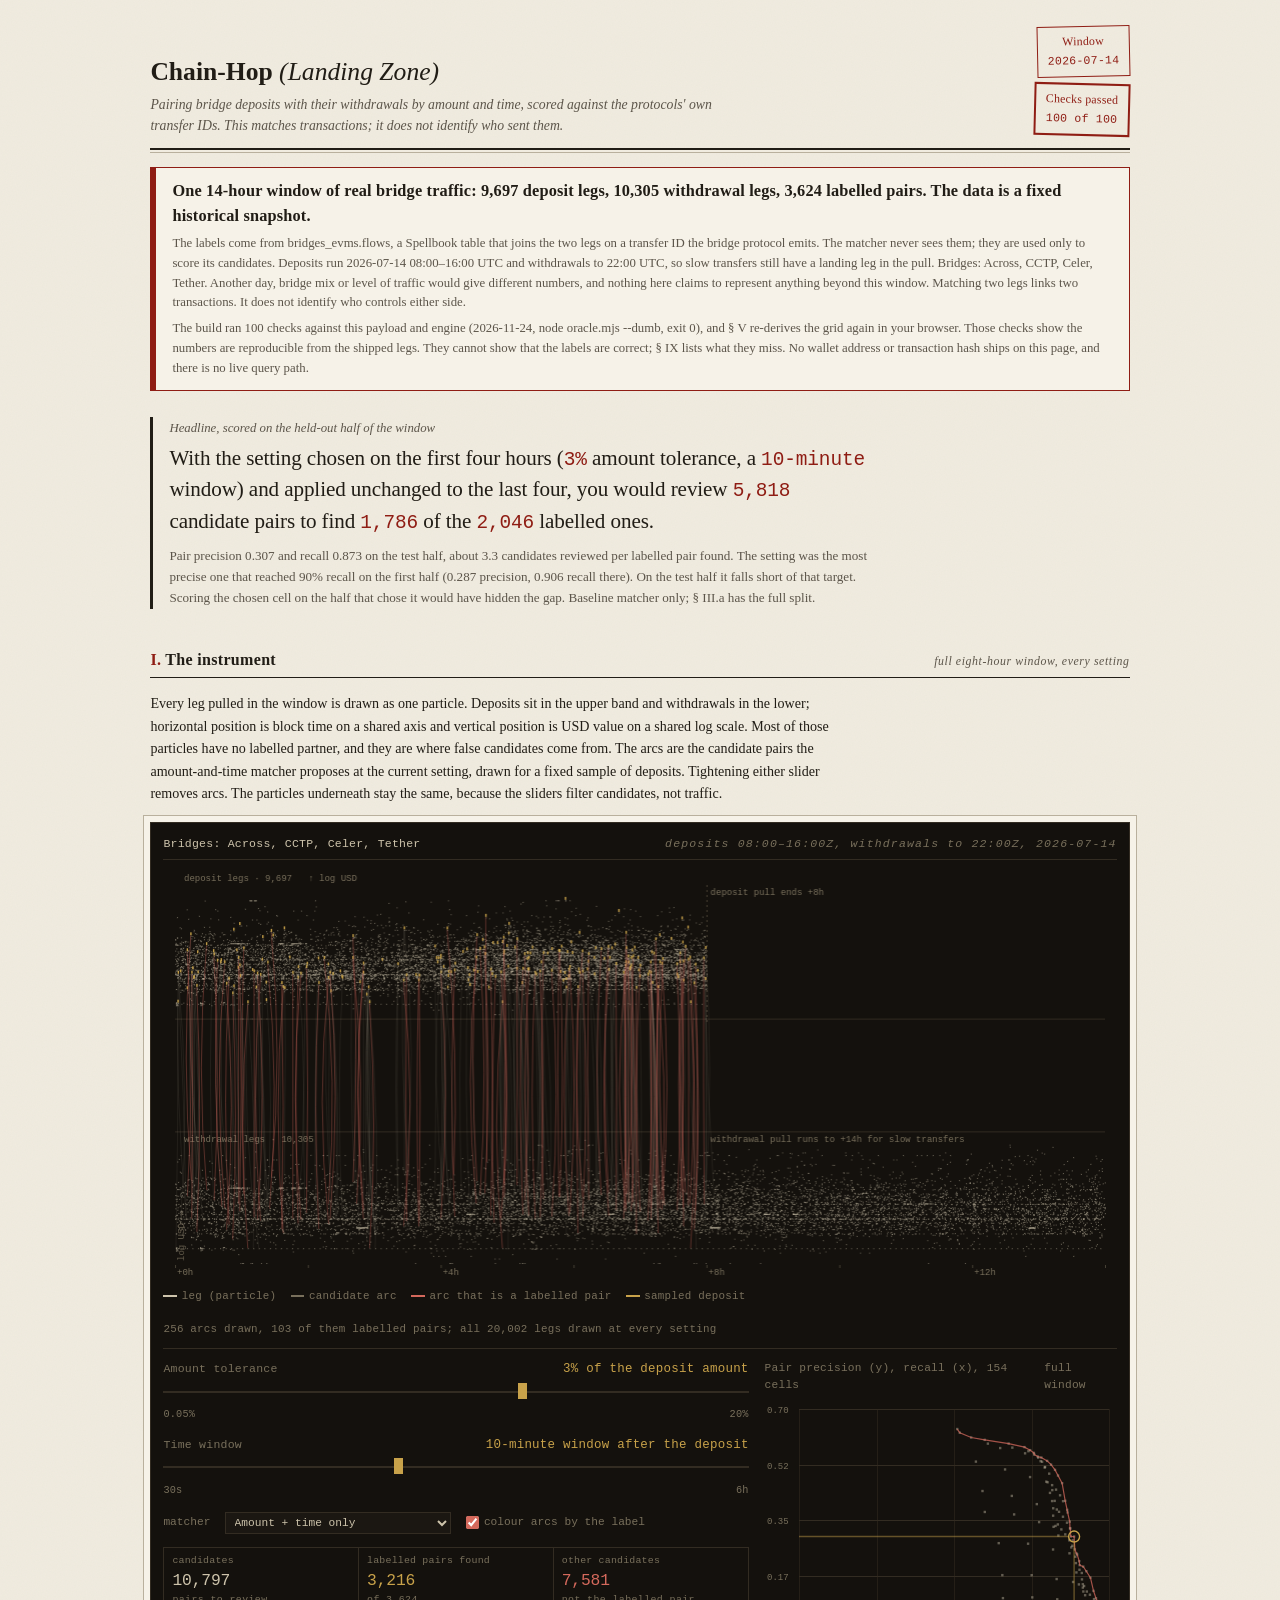
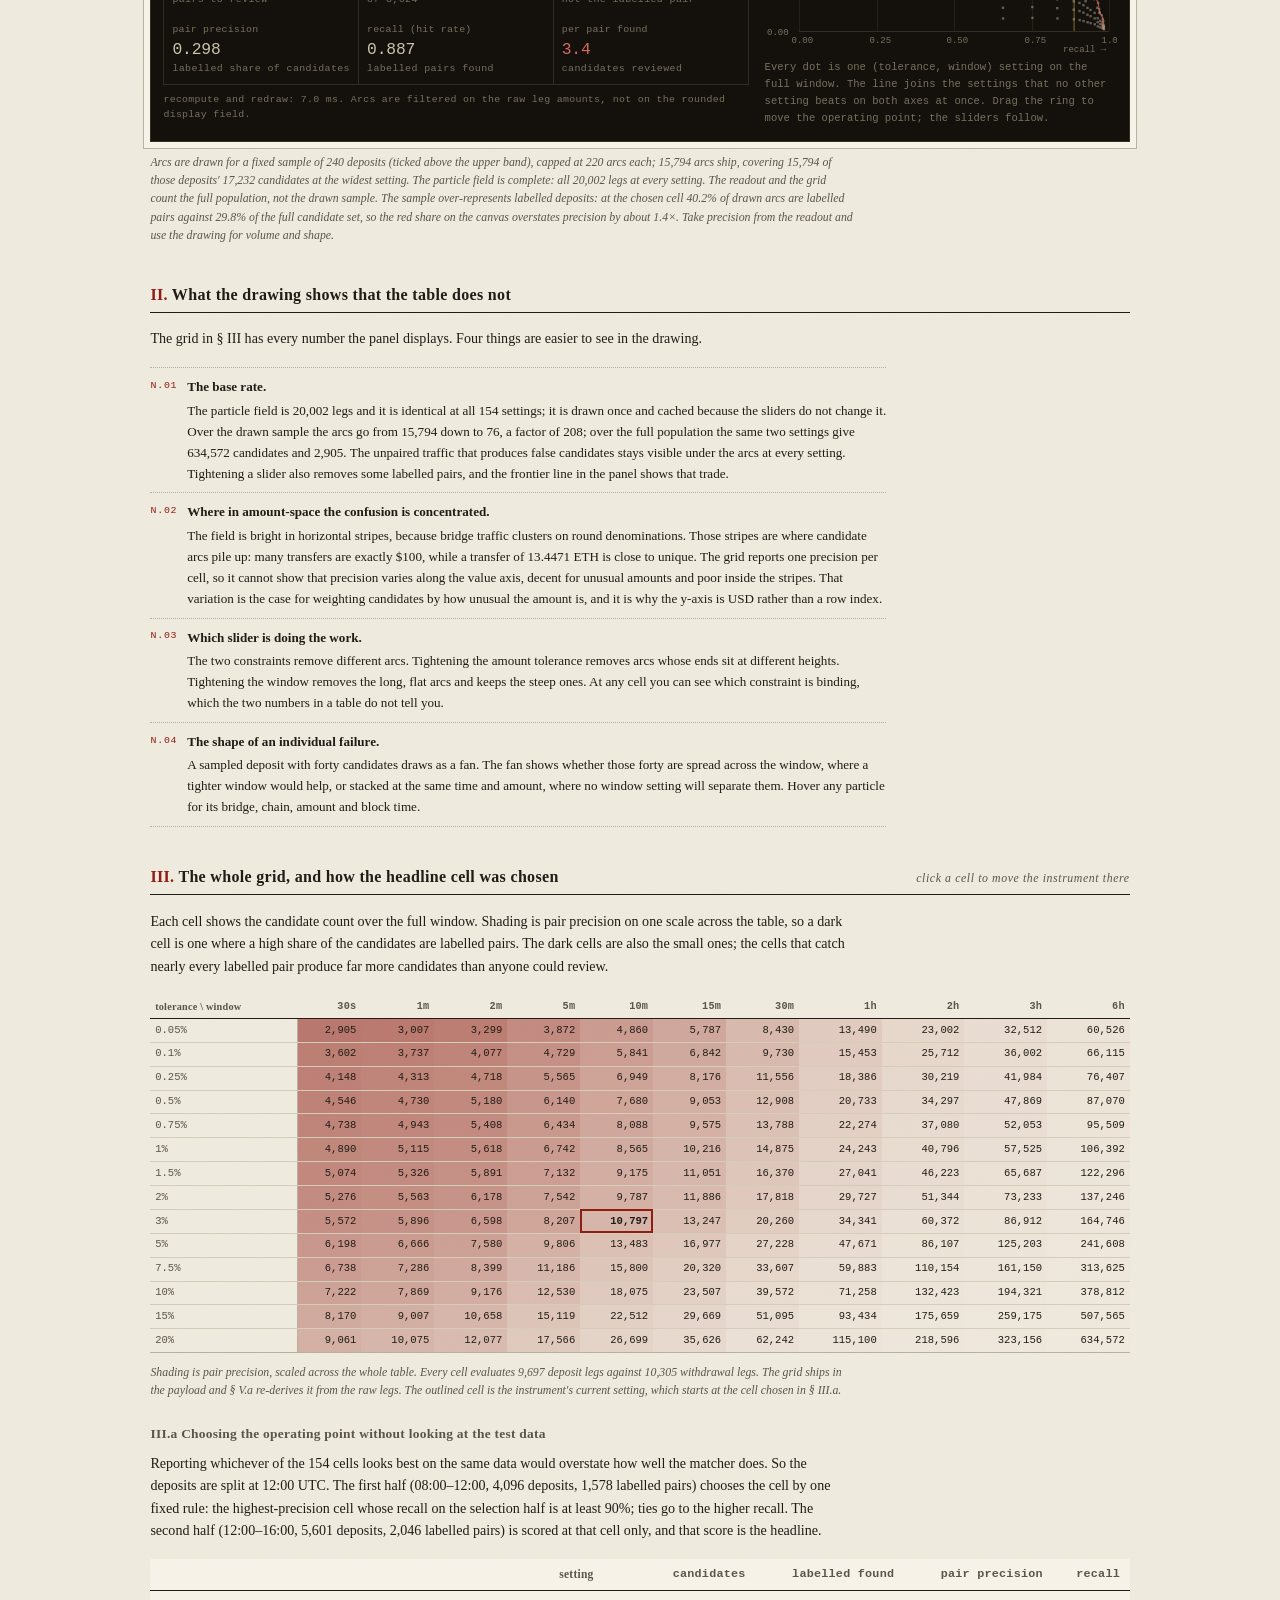
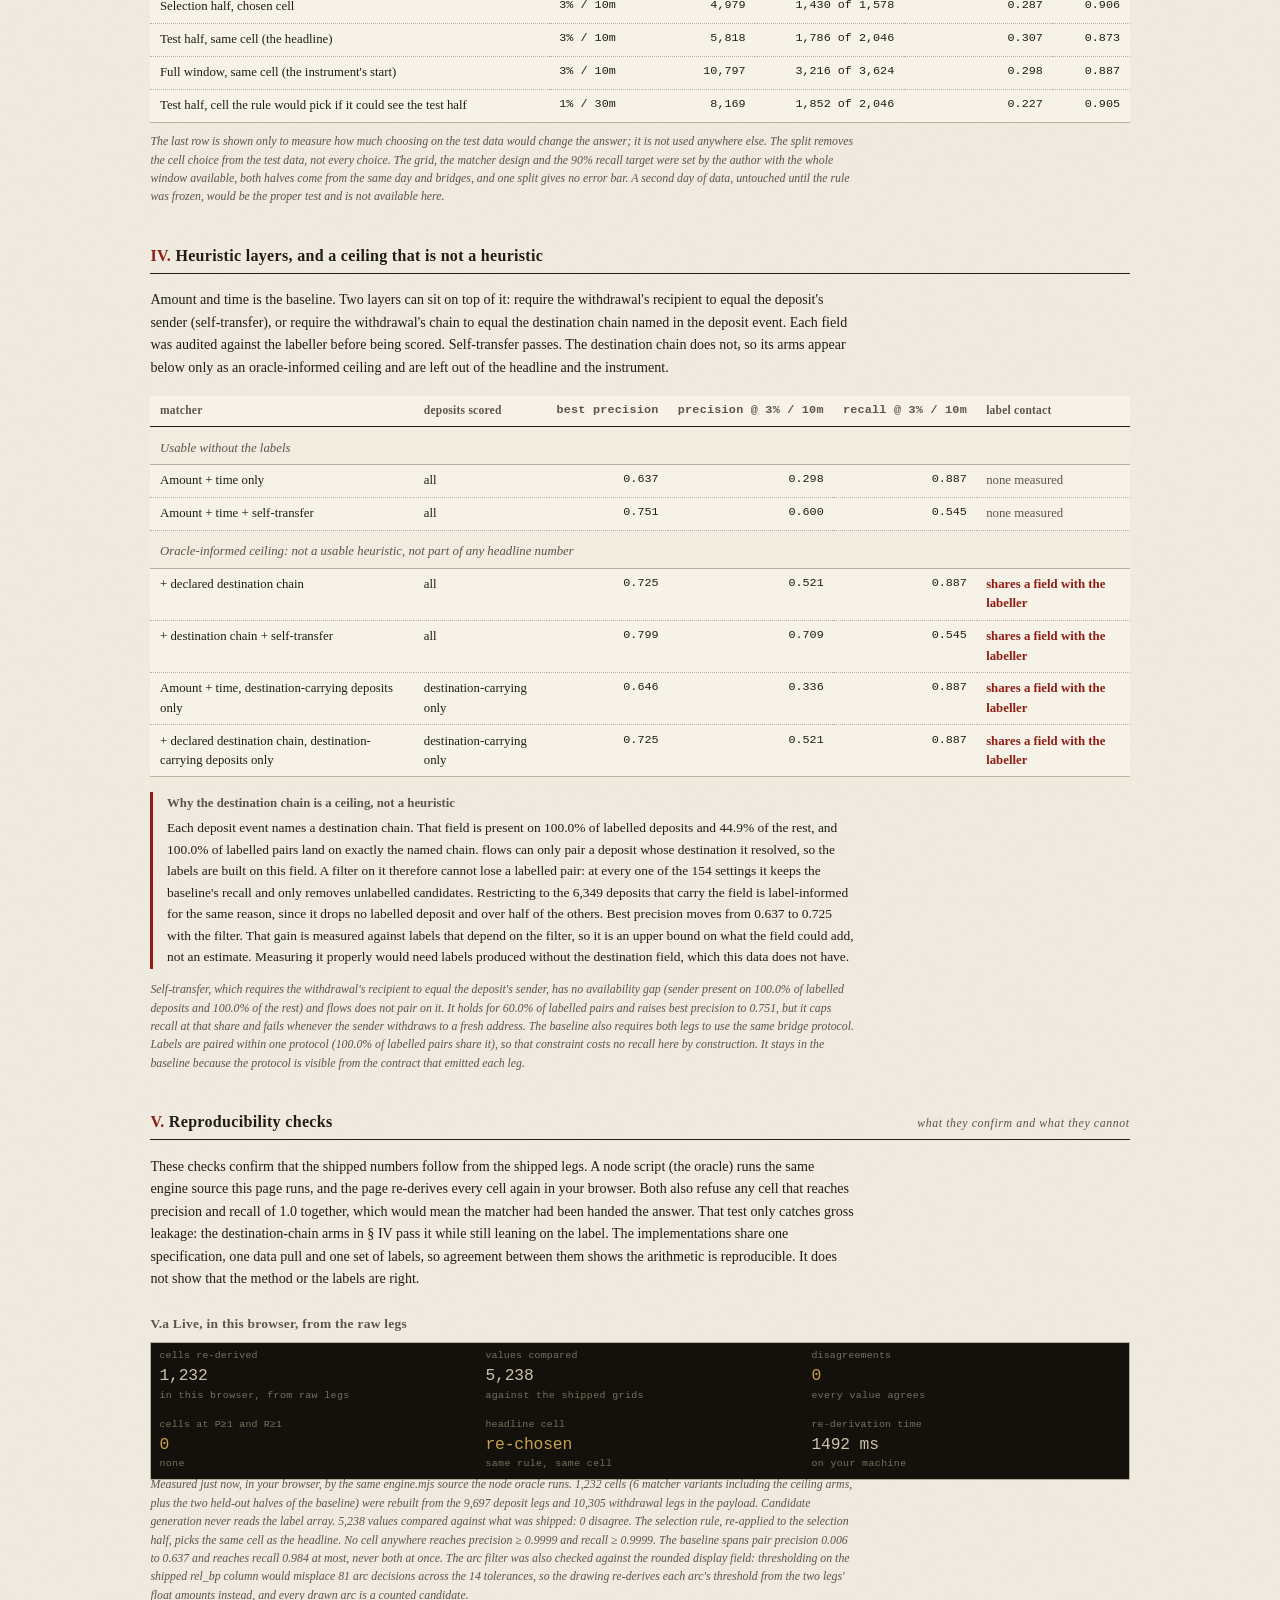
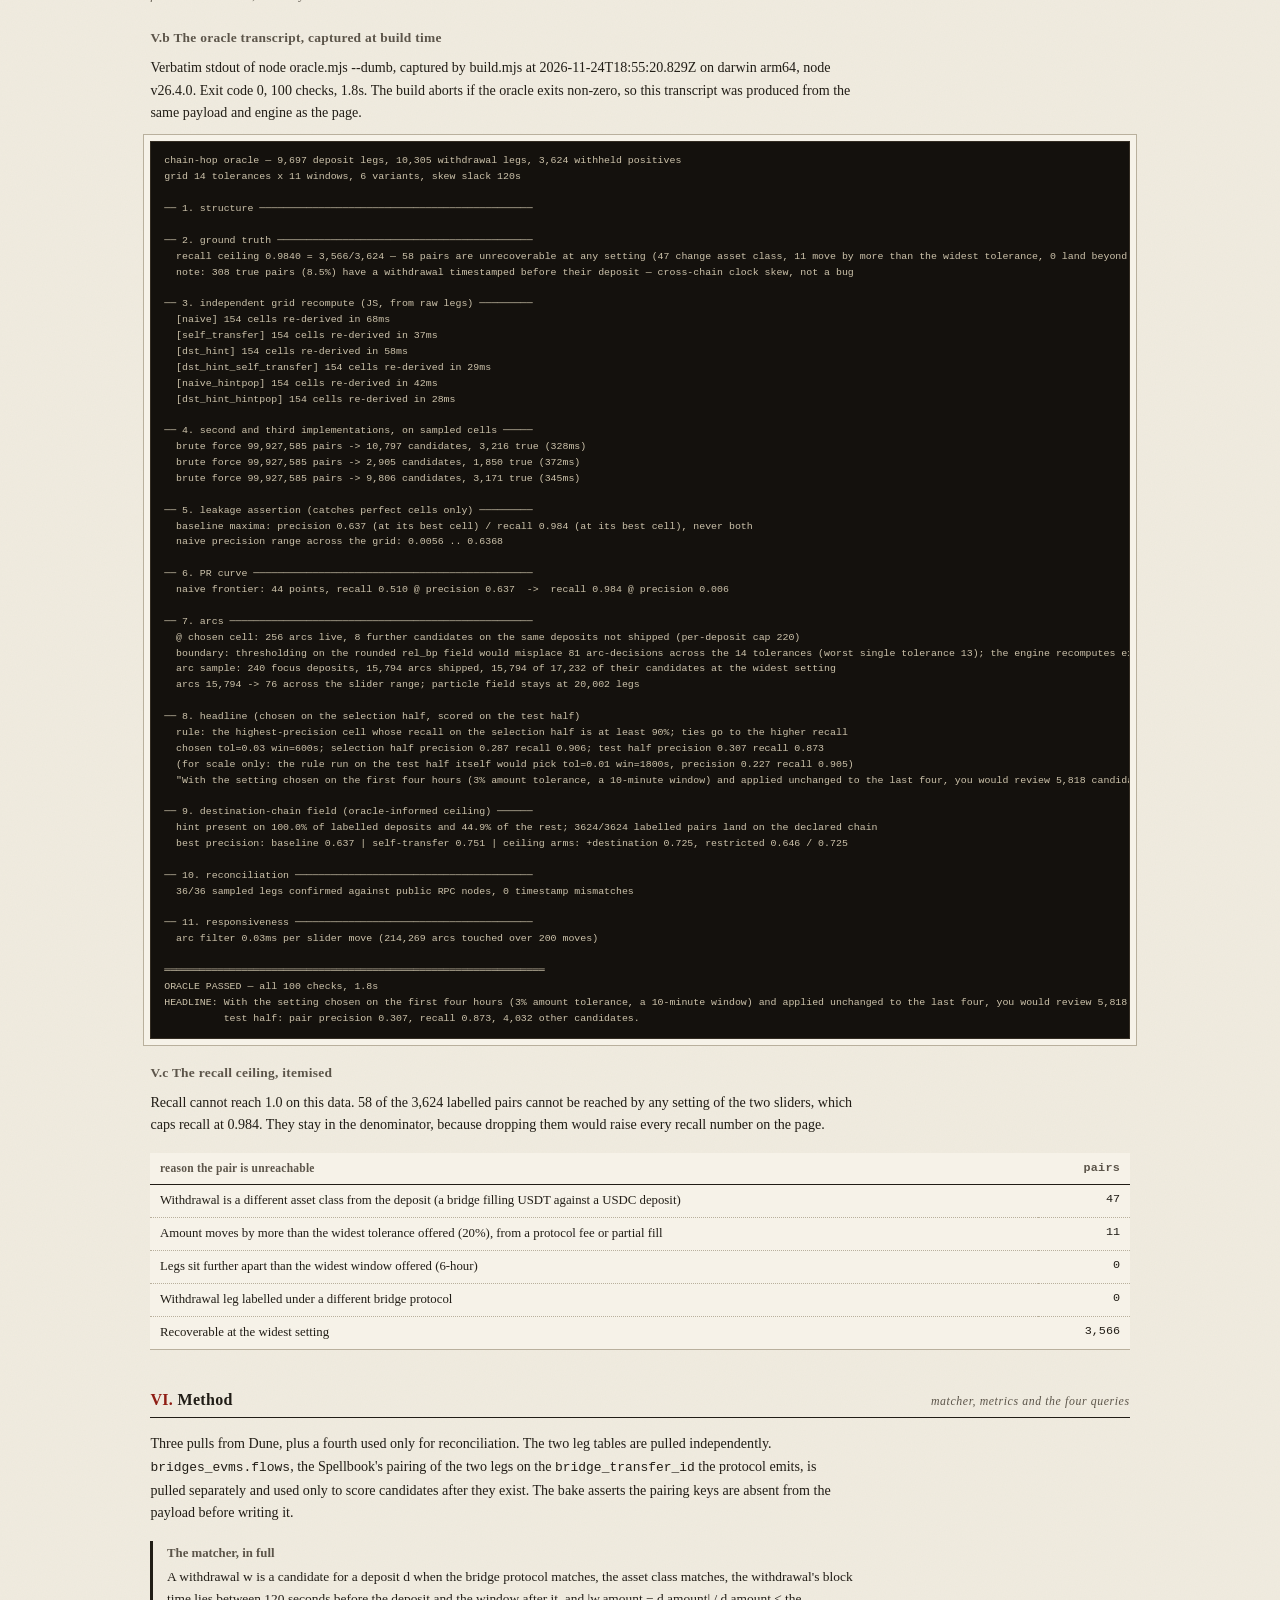
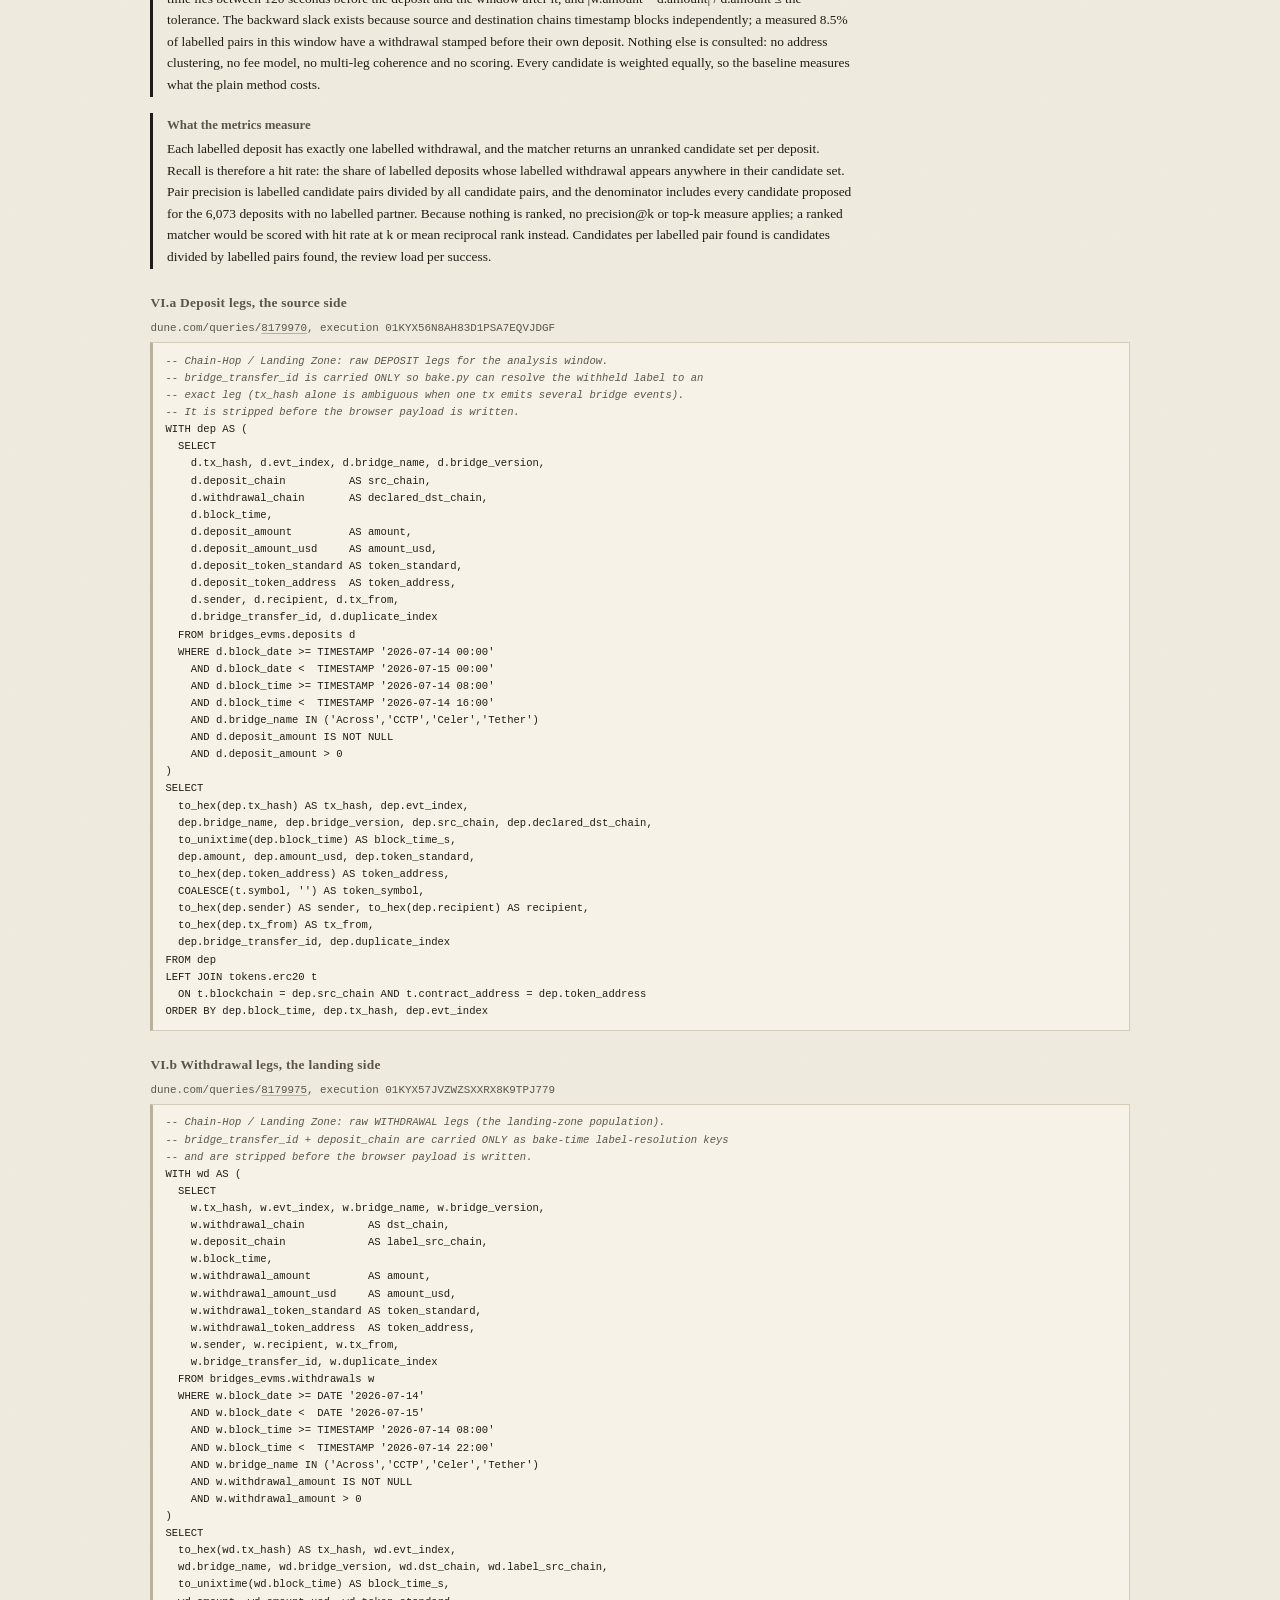
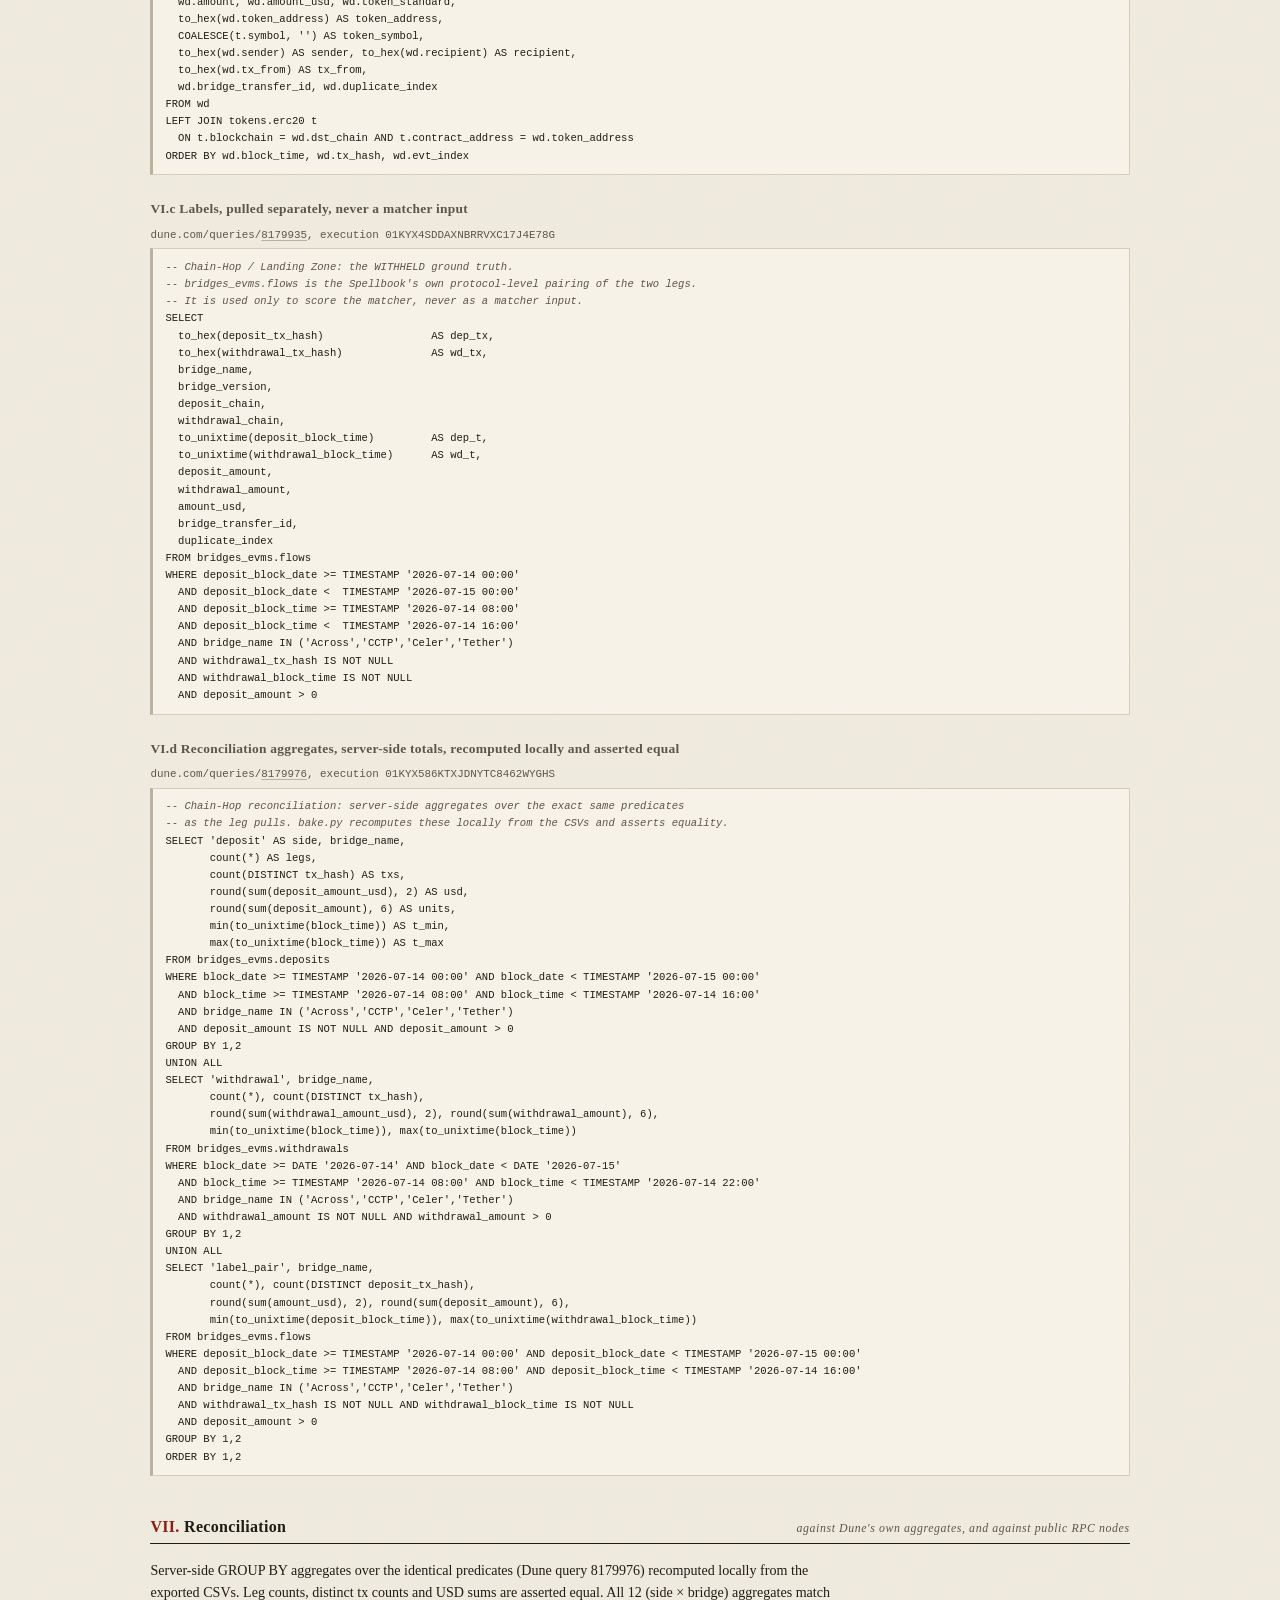
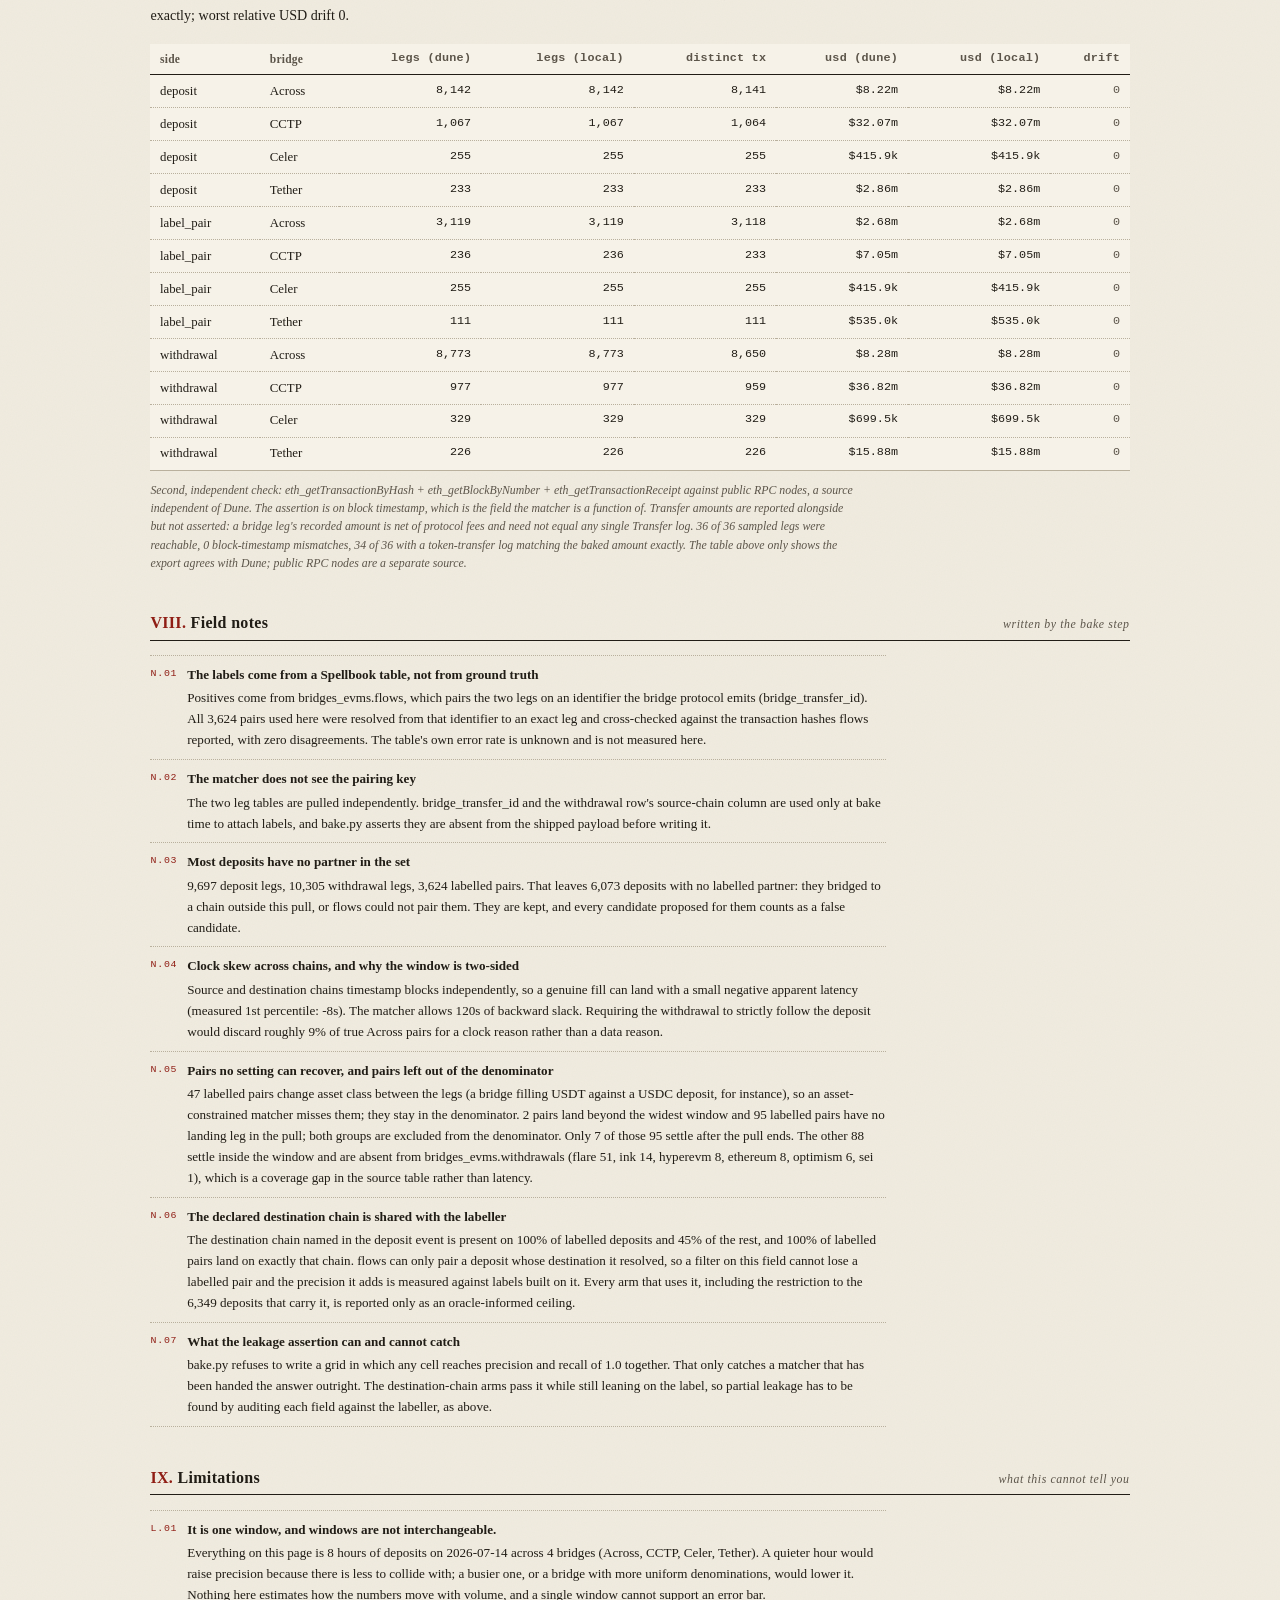
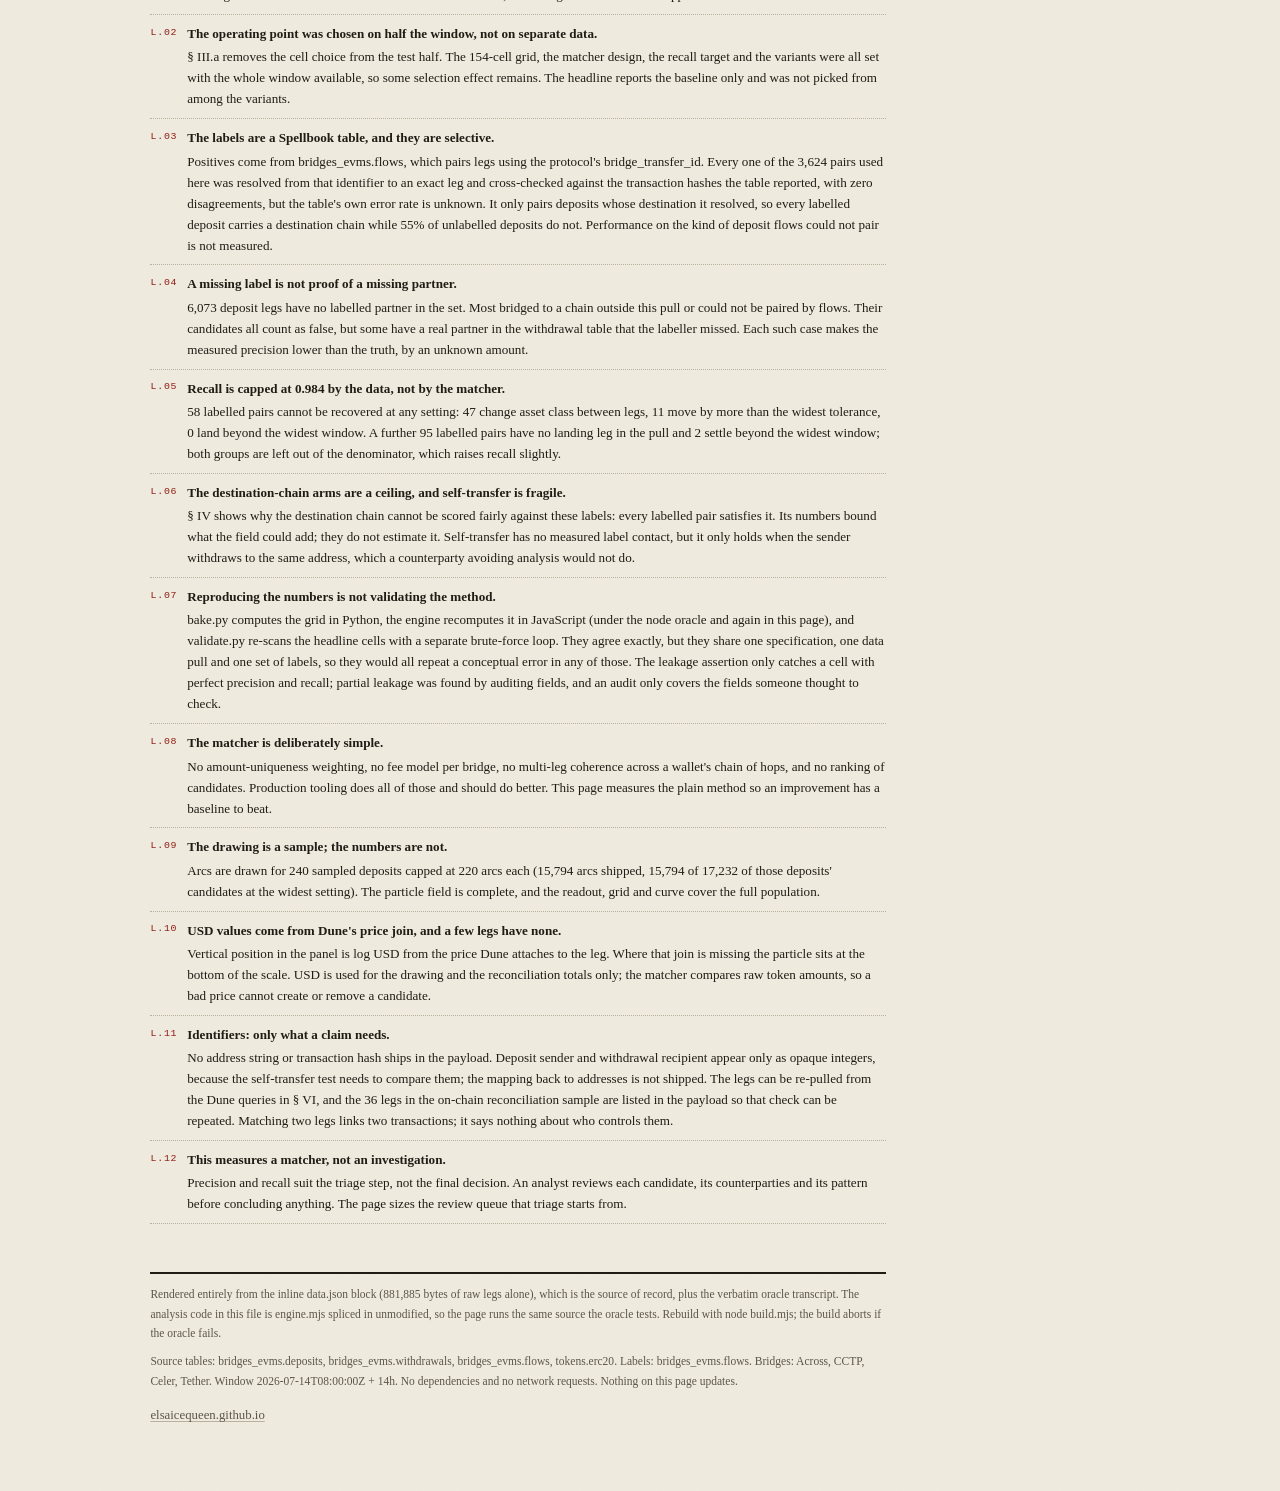
==== chain-hop/index.html @ 4a6ea61b "Add Chain-Hop bridge-leg matching (audit fixes applied) Co-Authored-By: Claude Opus 5.5 <noreply@ant" ====
<!DOCTYPE html>
<html lang="en">
<head>
<meta charset="utf-8">
<meta name="viewport" content="width=device-width, initial-scale=1">
<link rel="icon" href="data:,">
<title>Chain-Hop (Landing Zone): bridge-leg matching scored against protocol labels</title>
<meta name="description" content="Matching bridge deposit legs to withdrawal legs by amount and time on one window of real traffic, scored against the protocols' own transfer IDs, with the operating point chosen on held-out data.">
<!-- ===========================================================================
  CHAIN-HOP / LANDING ZONE — static single-file page. No dependencies, no fetch,
  no modules. Opens from file://.

  DATA: the script#chain-hop-data JSON block below is the byte-for-byte contents
  of chain-hop/data.json, injected by build.mjs. The page renders ONLY from that
  block and from script#oracle-result; there are no numbers in the markup that do
  not come from one of the two.

  ENGINE: the analysis code in the page script is chain-hop/engine.mjs spliced in
  verbatim (module syntax stripped). The same source runs under node in oracle.mjs.
  The page therefore does not "reimplement" the numbers, it runs the audited code.

  ORACLE: script#oracle-result is the verbatim stdout of `node oracle.mjs --dumb`,
  captured by build.mjs at the moment this file was generated. build.mjs aborts if
  the oracle exits non-zero, so the transcript cannot be stale relative to the page.
  Section V additionally re-derives all 924 grid cells and both held-out half grids
  live in the reader's own browser, from the raw legs.

  SCOPE: this is a bounded, dated window of bridge traffic, not a live tool. It
  matches transaction legs; it does not identify any person or wallet owner.
============================================================================ -->
<style>
  :root{
    --paper:#f1ece0;
    --paper-hi:#f6f2e8;
    --ink:#211d16;
    --ink-faint:#5c554a;
    --rule:#b9b09d;
    --rule-soft:#d5cdba;
    --red:#8f1d14;
    --serif:Georgia,'Charter','Iowan Old Style','Times New Roman',serif;
    --mono:'SF Mono',Menlo,Consolas,'Liberation Mono',monospace;
  }
  @media (prefers-color-scheme: dark){
    :root{
      --paper:#1b1712;
      --paper-hi:#221d17;
      --ink:#d9d1c0;
      --ink-faint:#93897a;
      --rule:#4a4335;
      --rule-soft:#352f26;
      --red:#d4695c;
    }
  }
  :root[data-theme="light"]{
    --paper:#f1ece0; --paper-hi:#f6f2e8; --ink:#211d16; --ink-faint:#5c554a;
    --rule:#b9b09d; --rule-soft:#d5cdba; --red:#8f1d14;
  }
  :root[data-theme="dark"]{
    --paper:#1b1712; --paper-hi:#221d17; --ink:#d9d1c0; --ink-faint:#93897a;
    --rule:#4a4335; --rule-soft:#352f26; --red:#d4695c;
  }

  /* The dark instrument register. Fixed values on purpose: the panel is an
     instrument mounted in the case file, not a themed part of the paper. Two
     registers, no gradients. */
  :root{
    --panel:#14110d;
    --panel-hi:#1b1712;
    --panel-ink:#cdc3ab;
    --panel-faint:#79705c;
    --panel-rule:#332c22;
    --panel-red:#d4695c;
    --panel-amber:#c8a24a;
  }

  *{box-sizing:border-box;margin:0;padding:0}
  html{background:var(--paper)}
  body{
    font-family:var(--serif);
    color:var(--ink);
    background-color:var(--paper);
    background-image:url("data:image/svg+xml,%3Csvg xmlns='http://www.w3.org/2000/svg' width='240' height='240'%3E%3Cfilter id='n'%3E%3CfeTurbulence type='fractalNoise' baseFrequency='0.8' numOctaves='2' stitchTiles='stitch'/%3E%3CfeColorMatrix values='0 0 0 0 0.35 0 0 0 0 0.32 0 0 0 0 0.26 0 0 0 0.05 0'/%3E%3C/filter%3E%3Crect width='240' height='240' filter='url(%23n)'/%3E%3C/svg%3E");
    line-height:1.5;
    -webkit-font-smoothing:antialiased;
  }
  .sheet{max-width:64rem;margin:0 auto;padding:0 1.4rem 4rem}

  a{color:inherit;text-decoration-color:var(--rule);text-underline-offset:2px}
  a:hover{text-decoration-color:var(--red)}

  .num, .mono{
    font-family:var(--mono);
    font-variant-numeric:tabular-nums;
    font-size:.92em;
  }
  .caption-line{
    font-size:.66rem;letter-spacing:.02em;color:var(--ink-faint);
    
  }

  /* ---------- masthead ---------- */
  header.masthead{
    display:flex;align-items:flex-end;justify-content:space-between;gap:1rem;
    padding:1.6rem 0 .7rem;border-bottom:2px solid var(--ink);
    box-shadow:0 2px 0 var(--paper), 0 3px 0 var(--rule);
    margin-bottom:1.1rem;
  }
  header.masthead h1{
    font-size:1.6rem;font-weight:600;letter-spacing:0;
    margin-top:.2rem;
  }
  header.masthead .subtitle{
    font-size:.86rem;font-style:italic;color:var(--ink-faint);margin-top:.25rem;
    max-width:38rem;
  }
  .stamps{flex:none;display:flex;flex-direction:column;gap:.4rem;align-items:flex-end}
  .snapshot-stamp{
    flex:none;font-size:.74rem;letter-spacing:.02em;
    color:var(--red);border:1.5px solid var(--red);padding:.34rem .6rem;
    transform:rotate(-1.2deg);user-select:none;white-space:nowrap;text-align:center;
    line-height:1.6;
  }
  .snapshot-stamp .num{font-size:.72rem}
  .snapshot-stamp.gate{transform:rotate(1.4deg);border-width:2.5px;border-style:double}

  /* ---------- honesty banner ---------- */
  .banner{
    border:1.5px solid var(--red);
    border-left-width:6px;
    background:var(--paper-hi);
    padding:.7rem 1rem .75rem;
    margin:0 0 1.6rem;
  }
  .banner .lead{
    font-size:1.02rem;font-weight:600;letter-spacing:.01em;
  }
  .banner .lead .num{font-weight:400}
  .banner p{font-size:.8rem;color:var(--ink-faint);margin-top:.35rem;line-height:1.55}

  /* ---------- the question ---------- */
  .question{
    margin:0 0 1.7rem;padding:.1rem 0 .1rem 1rem;border-left:3px solid var(--ink);
  }
  .question .q-lbl{
    font-size:.8rem;letter-spacing:0;color:var(--ink-faint);font-style:italic;
    display:block;margin-bottom:.35rem;
  }
  .question .q-text{
    font-size:1.32rem;line-height:1.45;max-width:44rem;letter-spacing:-.005em;
  }
  .question .q-text .n{font-family:var(--mono);font-variant-numeric:tabular-nums;font-size:.92em;color:var(--red)}
  .question .q-sub{
    font-size:.82rem;color:var(--ink-faint);margin-top:.5rem;max-width:44rem;line-height:1.6;
  }
  @media (max-width:640px){ .question .q-text{font-size:1.08rem} }

  /* ---------- sections ---------- */
  section{margin:2.4rem 0 0}
  h2.sec{
    font-size:1rem;letter-spacing:.02em;font-weight:600;
    border-bottom:1.5px solid var(--ink);padding-bottom:.3rem;margin-bottom:.9rem;
    display:flex;justify-content:space-between;align-items:baseline;gap:1rem;
  }
  h2.sec .sec-no{color:var(--red)}
  h2.sec .sec-note{
    font-weight:400;letter-spacing:.05em;text-transform:none;font-style:italic;
    font-size:.74rem;color:var(--ink-faint);
  }
  .sec-intro{font-size:.88rem;line-height:1.6;max-width:44rem;margin-bottom:1.1rem}
  .sec-intro em{color:var(--ink)}
  .sec-intro + .sec-intro{margin-top:-.7rem}
  h3.sub{
    font-size:.84rem;letter-spacing:.02em;font-weight:600;
    color:var(--ink-faint);margin:1.5rem 0 .5rem;
  }

  /* ---------- the instrument panel (dark register) ---------- */
  .panel{
    background:var(--panel);color:var(--panel-ink);
    border:1px solid var(--panel-rule);
    box-shadow:0 0 0 6px var(--paper-hi), 0 0 0 7px var(--rule);
    padding:.75rem .75rem .85rem;margin:.2rem 0 1rem;
    font-family:var(--mono);
  }
  .panel-head{
    display:flex;justify-content:space-between;align-items:baseline;gap:1rem;
    border-bottom:1px solid var(--panel-rule);padding-bottom:.4rem;margin-bottom:.55rem;
    font-size:.72rem;letter-spacing:.02em;
  }
  .panel-head .p-title{color:var(--panel-ink)}
  .panel-head .p-sub{color:var(--panel-faint);letter-spacing:.1em;text-transform:none;font-style:italic}
  .canvas-wrap{position:relative;width:100%}
  canvas#field{display:block;width:100%;height:min(46vh,420px);min-height:300px;cursor:crosshair}
  .tip{
    position:absolute;pointer-events:none;z-index:5;display:none;
    background:var(--panel-hi);border:1px solid var(--panel-rule);
    padding:.35rem .5rem;font-size:.68rem;line-height:1.55;color:var(--panel-ink);
    max-width:19rem;white-space:nowrap;
  }
  .tip b{color:var(--panel-amber);font-weight:400}
  .tip .k{color:var(--panel-faint)}
  .fieldnote{
    display:flex;justify-content:space-between;gap:1rem;flex-wrap:wrap;
    font-size:.68rem;color:var(--panel-faint);margin-top:.35rem;letter-spacing:.02em;
  }
  .fieldnote .key{display:flex;gap:.9rem;flex-wrap:wrap;align-items:center}
  .fieldnote .swatch{display:inline-block;width:.85rem;height:0;border-top:2px solid;vertical-align:middle;margin-right:.3rem}

  .panel-body{
    display:grid;grid-template-columns:minmax(0,1fr) 22rem;gap:1rem;
    margin-top:.7rem;padding-top:.7rem;border-top:1px solid var(--panel-rule);
  }
  @media (max-width:860px){ .panel-body{grid-template-columns:minmax(0,1fr)} }

  .ctl{margin-bottom:.85rem}
  .ctl .ctl-head{
    display:flex;justify-content:space-between;align-items:baseline;gap:.6rem;
    font-size:.72rem;letter-spacing:.02em;color:var(--panel-faint);
    margin-bottom:.25rem;
  }
  .ctl .ctl-val{color:var(--panel-amber);font-size:.78rem;letter-spacing:.02em;text-transform:none}
  .ctl input[type=range]{
    width:100%;-webkit-appearance:none;appearance:none;background:transparent;height:1.1rem;cursor:ew-resize;
  }
  .ctl input[type=range]:focus-visible{outline:1px solid var(--panel-amber);outline-offset:2px}
  .ctl input[type=range]::-webkit-slider-runnable-track{height:2px;background:var(--panel-rule)}
  .ctl input[type=range]::-moz-range-track{height:2px;background:var(--panel-rule)}
  .ctl input[type=range]::-webkit-slider-thumb{
    -webkit-appearance:none;appearance:none;width:.55rem;height:1rem;background:var(--panel-amber);
    border:0;border-radius:0;margin-top:-.5rem;
  }
  .ctl input[type=range]::-moz-range-thumb{
    width:.55rem;height:1rem;background:var(--panel-amber);border:0;border-radius:0;
  }
  .ctl .ctl-scale{
    display:flex;justify-content:space-between;font-size:.64rem;color:var(--panel-faint);
    margin-top:-.1rem;letter-spacing:.02em;
  }

  .switches{display:flex;flex-wrap:wrap;gap:.5rem .9rem;align-items:center;font-size:.7rem;color:var(--panel-faint);margin:.2rem 0 .8rem}
  .switches label{display:inline-flex;align-items:center;gap:.32rem;cursor:pointer}
  .switches select{
    font-family:var(--mono);font-size:.7rem;background:var(--panel-hi);color:var(--panel-ink);
    border:1px solid var(--panel-rule);padding:.2rem .3rem;max-width:100%;
  }
  .switches input[type=checkbox]{accent-color:var(--panel-red)}

  .readout{
    display:grid;grid-template-columns:repeat(3,minmax(0,1fr));gap:.05rem;
    background:var(--panel-rule);border:1px solid var(--panel-rule);
    font-family:var(--mono);
  }
  .readout .cellstat{background:var(--panel);padding:.4rem .5rem .45rem}
  .readout .cellstat .k{font-size:.62rem;letter-spacing:.02em;color:var(--panel-faint);display:block}
  .readout .cellstat .v{font-size:1.02rem;font-variant-numeric:tabular-nums;color:var(--panel-ink);letter-spacing:-.01em}
  .readout .cellstat.hot .v{color:var(--panel-red)}
  .readout .cellstat.good .v{color:var(--panel-amber)}
  .readout .cellstat .u{font-size:.62rem;color:var(--panel-faint);display:block;letter-spacing:.04em}

  .pr-wrap{min-width:0}
  .pr-wrap .pr-lbl{
    font-size:.7rem;letter-spacing:.02em;color:var(--panel-faint);
    margin-bottom:.3rem;display:flex;justify-content:space-between;gap:.6rem;
  }
  canvas#pr{display:block;width:100%;height:16rem;cursor:grab;touch-action:none}
  canvas#pr:active{cursor:grabbing}
  .pr-hint{font-size:.66rem;color:var(--panel-faint);margin-top:.3rem;line-height:1.6}
  .perf{font-size:.62rem;color:var(--panel-faint);margin-top:.5rem;letter-spacing:.03em}
  .perf b{color:var(--panel-ink);font-weight:400}

  /* ---------- grid heatmap (paper register) ---------- */
  table.grid{font-size:.66rem;background:transparent}
  table.grid th{padding:.25rem .3rem;font-size:.64rem;letter-spacing:.02em}
  table.grid td{
    padding:.22rem .3rem;text-align:right;font-family:var(--mono);
    font-variant-numeric:tabular-nums;border-bottom:1px solid var(--rule-soft);
    cursor:pointer;white-space:nowrap;
  }
  table.grid td.rowhead{
    text-align:left;color:var(--ink-faint);cursor:default;background:transparent!important;
    border-right:1px solid var(--rule);
  }
  table.grid td.here{outline:2px solid var(--red);outline-offset:-2px;font-weight:600}
  table.grid tr:hover td.rowhead{color:var(--ink)}

  /* ---------- SQL ---------- */
  pre.sql{
    background:var(--paper-hi);border:1px solid var(--rule-soft);border-left:3px solid var(--rule);
    padding:.6rem .75rem;overflow-x:auto;font-family:var(--mono);font-size:.66rem;line-height:1.62;
    margin:.2rem 0 1rem;white-space:pre;
  }
  pre.sql .c{color:var(--ink-faint);font-style:italic}
  .q-meta{font-size:.68rem;color:var(--ink-faint);margin:-.05rem 0 .35rem;font-family:var(--mono)}

  pre.transcript{
    background:var(--panel);color:var(--panel-ink);border:1px solid var(--panel-rule);
    box-shadow:0 0 0 6px var(--paper-hi), 0 0 0 7px var(--rule);
    padding:.7rem .8rem;overflow-x:auto;font-family:var(--mono);font-size:.62rem;line-height:1.6;
    margin:.5rem 0 1.3rem;white-space:pre;
  }

  /* ---------- tables ---------- */
  .tblwrap{overflow-x:auto;margin:.4rem 0 .9rem}
  table{
    border-collapse:collapse;width:100%;font-size:.8rem;
    background:var(--paper-hi);
  }
  th{
    font-size:.72rem;letter-spacing:.02em;font-weight:600;
    color:var(--ink-faint);text-align:left;padding:.4rem .6rem;
    border-bottom:1.5px solid var(--ink);white-space:nowrap;
  }
  td{
    padding:.4rem .6rem;border-bottom:1px dotted var(--rule);
    vertical-align:top;
  }
  tr:last-child td{border-bottom:1px solid var(--rule)}
  td.num, th.num{text-align:right}
  td.date{font-family:var(--mono);font-variant-numeric:tabular-nums;font-size:.72rem;white-space:nowrap}
  .tbl-note{font-size:.74rem;font-style:italic;color:var(--ink-faint);max-width:44rem;line-height:1.55;margin:-.3rem 0 .9rem}
  .ok{color:var(--ink-faint)}
  .bad{color:var(--red);font-weight:600}

  /* ---------- notes lists ---------- */
  ol.notes{list-style:none;counter-reset:note}
  ol.notes li{
    counter-increment:note;position:relative;padding:.5rem 0 .55rem 2.3rem;
    border-top:1px dotted var(--rule);font-size:.82rem;line-height:1.6;max-width:46rem;
  }
  ol.notes li:last-child{border-bottom:1px dotted var(--rule)}
  ol.notes li::before{
    content:"N." counter(note,decimal-leading-zero);
    position:absolute;left:0;top:.62rem;
    font-family:var(--mono);font-size:.62rem;letter-spacing:.08em;color:var(--red);
  }
  ol.notes li .h{display:block;font-weight:600;margin-bottom:.15rem}
  ol.notes.lim li::before{content:"L." counter(note,decimal-leading-zero)}

  /* ---------- policy / callout block ---------- */
  .policy{
    border-left:3px solid var(--ink);padding:.1rem 0 .1rem .85rem;
    font-size:.84rem;line-height:1.6;max-width:44rem;margin:.2rem 0 1rem;
  }
  .policy .lbl{
    font-size:.8rem;letter-spacing:0;color:var(--ink-faint);font-weight:600;
    display:block;margin-bottom:.2rem;
  }
  .policy.red{border-left-color:var(--red)}

  /* ---------- footer ---------- */
  footer.colophon{
    margin-top:3rem;border-top:2px solid var(--ink);padding-top:.7rem;
    font-size:.72rem;color:var(--ink-faint);line-height:1.7;max-width:46rem;
  }
  footer.colophon .mono{font-size:.68rem}
  footer.colophon .home{margin-top:.9rem;font-size:.8rem}
  tr.grp td{font-style:italic;color:var(--ink-faint);background:var(--paper);border-bottom:1px solid var(--rule);padding-top:.7rem}

  @media print{
    body{background-image:none}
    .tblwrap{overflow-x:visible}
    .panel{box-shadow:none;border:1px solid #555;break-inside:avoid}
    .panel-body{grid-template-columns:minmax(0,1fr)}
    .ctl input[type=range], .switches, .pr-hint, .perf{display:none}
    canvas#field{height:300px}
    pre.sql, pre.transcript{white-space:pre-wrap;overflow-x:visible;box-shadow:none}
    section{break-inside:avoid-page}
  }
  @media (max-width:640px){
    header.masthead{flex-direction:column;align-items:flex-start;gap:.6rem}
    .stamps{align-items:flex-start;flex-direction:row}
    .readout{grid-template-columns:repeat(2,minmax(0,1fr))}
  }
</style>
</head>
<body>

<script type="application/json" id="chain-hop-data">{"meta": {"title": "Chain-Hop (Landing Zone)", "subtitle": "Pairing bridge deposits with their withdrawals by amount and time, scored against the protocols' own transfer IDs. This matches transactions; it does not identify who sent them.", "window_start_unix": 1784016000, "window_start_utc": "2026-07-14T08:00:00Z", "deposit_window_utc": ["2026-07-14T08:00:00Z", "2026-07-14T16:00:00Z"], "withdrawal_window_utc": ["2026-07-14T08:00:00Z", "2026-07-14T22:00:00Z"], "deposit_window_hours": 8, "withdrawal_window_hours": 14, "bridges": ["Across", "CCTP", "Celer", "Tether"], "source_tables": ["bridges_evms.deposits", "bridges_evms.withdrawals", "bridges_evms.flows", "tokens.erc20"], "label_source": "bridges_evms.flows", "dune_queries": {"deposits": 8179970, "withdrawals": 8179975, "labels": 8179935, "reconciliation": 8179976}, "baked_from_executions": {"deposits": "01KYX56N8AH83D1PSA7EQVJDGF", "withdrawals": "01KYX57JVZWZSXXRX8K9TPJ779", "labels": "01KYX4SDDAXNBRRVXC17J4E78G", "reconciliation": "01KYX586KTXJDNYTC8462WYGHS"}, "skew_slack_seconds": 120, "counts": {"deposit_legs": 9697, "withdrawal_legs": 10305, "labelled_pairs_pulled": 3721, "labelled_pairs_resolved": 3626, "positives": 3624, "deposits_without_partner_in_set": 6073, "pairs_beyond_widest_window": 2, "pairs_crossing_asset_class": 47, "withdrawal_leg_not_in_pull": 95}, "size": {"sections_bytes": {"meta": 1333, "dicts": 581, "grid": 53353, "leak_audit": 690, "sql": 6657, "notes": 3181, "deposits": 439971, "withdrawals": 441914, "truth": 42399, "arcs": 447955, "headline": 200, "holdout": 4966, "reconciliation": 22124}, "note": "No per-leg transaction hashes or address strings ship. Sender and recipient appear only as opaque integers for the self-transfer equality test. The legs can be re-pulled from the public Dune queries."}}, "dicts": {"chain": ["arbitrum", "base", "bnb", "ethereum", "hyperevm", "optimism", "soneium", "polygon", "ink", "linea", "sui", "plasma", "solana", "zksync", "worldchain", "xlayer", "lens", "avalanche_c", "noble", "unichain", "berachain", "aptos", "mode", "lisk", "rootstock", "flare", "sei", "blast", "zora"], "bridge": ["Across", "Celer", "Tether", "CCTP"], "asset": ["USDC", "ETH", "USDT", "WBTC", "USDG", "Cake", "WLD", "DAI", "LINK"], "symbol": ["USDC", "WETH", "USD\u20ae0", "USDT", "USDT0", "ETH", "WBTC", "USDC.e", "USDG", "Cake", "WLD", "DAI", "USDT.e", "WETH.e", "USDbC", "LINK"]}, "grid": {"tolerances": [0.0005, 0.001, 0.0025, 0.005, 0.0075, 0.01, 0.015, 0.02, 0.03, 0.05, 0.075, 0.1, 0.15, 0.2], "windows": [30, 60, 120, 300, 600, 900, 1800, 3600, 7200, 10800, 21600], "default": [8, 4], "primary_variant": "naive", "positives": 3624, "variants": {"naive": {"label": "Amount + time only", "detail": "Same bridge protocol, same asset class, withdrawal within the time window, amount within tolerance. The baseline the page reports.", "leakage": null, "role": "heuristic", "positives": 3624, "population": "all deposit legs in the window", "candidates": [[2905, 3007, 3299, 3872, 4860, 5787, 8430, 13490, 23002, 32512, 60526], [3602, 3737, 4077, 4729, 5841, 6842, 9730, 15453, 25712, 36002, 66115], [4148, 4313, 4718, 5565, 6949, 8176, 11556, 18386, 30219, 41984, 76407], [4546, 4730, 5180, 6140, 7680, 9053, 12908, 20733, 34297, 47869, 87070], [4738, 4943, 5408, 6434, 8088, 9575, 13788, 22274, 37080, 52053, 95509], [4890, 5115, 5618, 6742, 8565, 10216, 14875, 24243, 40796, 57525, 106392], [5074, 5326, 5891, 7132, 9175, 11051, 16370, 27041, 46223, 65687, 122296], [5276, 5563, 6178, 7542, 9787, 11886, 17818, 29727, 51344, 73233, 137246], [5572, 5896, 6598, 8207, 10797, 13247, 20260, 34341, 60372, 86912, 164746], [6198, 6666, 7580, 9806, 13483, 16977, 27228, 47671, 86107, 125203, 241608], [6738, 7286, 8399, 11186, 15800, 20320, 33607, 59883, 110154, 161150, 313625], [7222, 7869, 9176, 12530, 18075, 23507, 39572, 71258, 132423, 194321, 378812], [8170, 9007, 10658, 15119, 22512, 29669, 51095, 93434, 175659, 259175, 507565], [9061, 10075, 12077, 17566, 26699, 35626, 62242, 115100, 218596, 323156, 634572]], "true_positives": [[1850, 1880, 2013, 2068, 2145, 2172, 2335, 2377, 2384, 2384, 2386], [2171, 2208, 2352, 2409, 2488, 2515, 2678, 2720, 2727, 2727, 2729], [2451, 2494, 2643, 2701, 2780, 2807, 2970, 3012, 3019, 3019, 3021], [2636, 2682, 2833, 2891, 2972, 2999, 3162, 3204, 3211, 3211, 3213], [2702, 2750, 2901, 2959, 3040, 3067, 3230, 3272, 3279, 3279, 3281], [2746, 2796, 2947, 3005, 3086, 3113, 3276, 3318, 3325, 3325, 3327], [2791, 2842, 2993, 3052, 3133, 3160, 3323, 3365, 3372, 3372, 3374], [2825, 2877, 3028, 3087, 3168, 3195, 3359, 3401, 3408, 3408, 3410], [2872, 2925, 3076, 3135, 3216, 3243, 3407, 3449, 3456, 3456, 3458], [2906, 2961, 3112, 3171, 3252, 3279, 3443, 3485, 3492, 3492, 3494], [2934, 2989, 3140, 3200, 3281, 3308, 3472, 3514, 3521, 3521, 3523], [2959, 3014, 3165, 3225, 3306, 3333, 3497, 3539, 3546, 3546, 3548], [2971, 3026, 3177, 3237, 3318, 3345, 3509, 3551, 3558, 3558, 3560], [2976, 3032, 3183, 3243, 3324, 3351, 3515, 3557, 3564, 3564, 3566]], "precision": [[0.636833, 0.625208, 0.610185, 0.534091, 0.441358, 0.375324, 0.276987, 0.176205, 0.103643, 0.073327, 0.039421], [0.602721, 0.590848, 0.576895, 0.50941, 0.425954, 0.367583, 0.275231, 0.176018, 0.106059, 0.075746, 0.041277], [0.590887, 0.578252, 0.560195, 0.485355, 0.400058, 0.343322, 0.257009, 0.16382, 0.099904, 0.071908, 0.039538], [0.57985, 0.567019, 0.546911, 0.470847, 0.386979, 0.331271, 0.244964, 0.154536, 0.093623, 0.067079, 0.036901], [0.570283, 0.556342, 0.536428, 0.459901, 0.375865, 0.320313, 0.234262, 0.146898, 0.08843, 0.062993, 0.034353], [0.561554, 0.546628, 0.524564, 0.445713, 0.360304, 0.304718, 0.220235, 0.136864, 0.081503, 0.057801, 0.031271], [0.550059, 0.533609, 0.508063, 0.42793, 0.341471, 0.285947, 0.202993, 0.124441, 0.072951, 0.051334, 0.027589], [0.535444, 0.517167, 0.490126, 0.409308, 0.323695, 0.268804, 0.188517, 0.114408, 0.066376, 0.046536, 0.024846], [0.515434, 0.496099, 0.466202, 0.381991, 0.297861, 0.24481, 0.168164, 0.100434, 0.057245, 0.039764, 0.02099], [0.468861, 0.444194, 0.410554, 0.323373, 0.241193, 0.193144, 0.126451, 0.073105, 0.040554, 0.027891, 0.014461], [0.435441, 0.410239, 0.373854, 0.286072, 0.207658, 0.162795, 0.103312, 0.058681, 0.031964, 0.021849, 0.011233], [0.40972, 0.383022, 0.344922, 0.257382, 0.182905, 0.141788, 0.088371, 0.049665, 0.026778, 0.018248, 0.009366], [0.363647, 0.335961, 0.298086, 0.214101, 0.147388, 0.112744, 0.068676, 0.038005, 0.020255, 0.013728, 0.007014], [0.328441, 0.300943, 0.263559, 0.184618, 0.124499, 0.094061, 0.056473, 0.030904, 0.016304, 0.011029, 0.00562]], "recall": [[0.510486, 0.518764, 0.555464, 0.57064, 0.591887, 0.599338, 0.644316, 0.655905, 0.657837, 0.657837, 0.658389], [0.599062, 0.609272, 0.649007, 0.664735, 0.686534, 0.693985, 0.738962, 0.750552, 0.752483, 0.752483, 0.753035], [0.676325, 0.68819, 0.729305, 0.745309, 0.767108, 0.774558, 0.819536, 0.831126, 0.833057, 0.833057, 0.833609], [0.727373, 0.740066, 0.781733, 0.797737, 0.820088, 0.827539, 0.872517, 0.884106, 0.886038, 0.886038, 0.886589], [0.745585, 0.75883, 0.800497, 0.816501, 0.838852, 0.846302, 0.89128, 0.90287, 0.904801, 0.904801, 0.905353], [0.757726, 0.771523, 0.81319, 0.829194, 0.851545, 0.858996, 0.903974, 0.915563, 0.917494, 0.917494, 0.918046], [0.770143, 0.784216, 0.825883, 0.842163, 0.864514, 0.871965, 0.916943, 0.928532, 0.930464, 0.930464, 0.931015], [0.779525, 0.793874, 0.835541, 0.851821, 0.874172, 0.881623, 0.926876, 0.938466, 0.940397, 0.940397, 0.940949], [0.792494, 0.807119, 0.848786, 0.865066, 0.887417, 0.894868, 0.940121, 0.951711, 0.953642, 0.953642, 0.954194], [0.801876, 0.817053, 0.85872, 0.875, 0.897351, 0.904801, 0.950055, 0.961645, 0.963576, 0.963576, 0.964128], [0.809603, 0.824779, 0.866446, 0.883002, 0.905353, 0.912804, 0.958057, 0.969647, 0.971578, 0.971578, 0.97213], [0.816501, 0.831678, 0.873344, 0.889901, 0.912252, 0.919702, 0.964956, 0.976545, 0.978477, 0.978477, 0.979029], [0.819812, 0.834989, 0.876656, 0.893212, 0.915563, 0.923013, 0.968267, 0.979857, 0.981788, 0.981788, 0.98234], [0.821192, 0.836645, 0.878311, 0.894868, 0.917219, 0.924669, 0.969923, 0.981512, 0.983444, 0.983444, 0.983996]], "deposits_with_a_candidate": [[2414, 2459, 2626, 2723, 2867, 2953, 3247, 3535, 3906, 4173, 4686], [3000, 3055, 3228, 3340, 3495, 3594, 3917, 4255, 4704, 5006, 5638], [3444, 3510, 3709, 3860, 4056, 4193, 4597, 5074, 5644, 6041, 6815], [3764, 3835, 4043, 4227, 4460, 4629, 5099, 5681, 6394, 6872, 7674], [3913, 3994, 4211, 4418, 4684, 4874, 5397, 6083, 6864, 7383, 8173], [4012, 4103, 4328, 4564, 4864, 5070, 5647, 6383, 7233, 7748, 8487], [4134, 4232, 4484, 4747, 5090, 5343, 5989, 6807, 7695, 8154, 8817], [4224, 4333, 4597, 4878, 5261, 5548, 6270, 7123, 8029, 8461, 8987], [4365, 4482, 4766, 5093, 5534, 5873, 6672, 7595, 8438, 8793, 9200], [4545, 4695, 5013, 5434, 6027, 6447, 7327, 8274, 8896, 9108, 9388], [4737, 4902, 5259, 5772, 6459, 6949, 7885, 8671, 9130, 9282, 9488], [4903, 5094, 5487, 6094, 6821, 7321, 8215, 8883, 9247, 9374, 9571], [5217, 5446, 5898, 6623, 7425, 7906, 8674, 9191, 9446, 9541, 9643], [5519, 5782, 6260, 6993, 7772, 8239, 8891, 9307, 9500, 9571, 9657]], "deposits_with_exactly_one": [[2053, 2072, 2189, 2145, 2184, 2210, 2334, 2390, 2436, 2455, 2451], [2610, 2636, 2755, 2725, 2755, 2773, 2866, 2883, 2898, 2852, 2774], [3018, 3047, 3181, 3158, 3181, 3193, 3265, 3257, 3103, 3012, 2783], [3290, 3314, 3432, 3402, 3408, 3407, 3400, 3284, 3032, 2821, 2292], [3414, 3442, 3564, 3524, 3527, 3513, 3446, 3308, 2947, 2600, 1933], [3469, 3498, 3607, 3557, 3535, 3498, 3410, 3202, 2764, 2388, 1634], [3544, 3566, 3685, 3611, 3565, 3528, 3350, 3016, 2386, 1891, 1204], [3566, 3589, 3702, 3597, 3541, 3491, 3292, 2829, 2117, 1590, 903], [3608, 3624, 3711, 3565, 3467, 3382, 3073, 2485, 1624, 1142, 675], [3588, 3606, 3671, 3498, 3372, 3245, 2704, 1947, 1048, 670, 427], [3562, 3571, 3611, 3388, 3150, 2947, 2270, 1447, 740, 506, 325], [3533, 3536, 3559, 3293, 2932, 2663, 1927, 1141, 609, 422, 261], [3508, 3490, 3480, 3093, 2632, 2261, 1450, 854, 444, 294, 156], [3500, 3460, 3389, 2837, 2230, 1838, 1113, 680, 312, 204, 98]], "deposits_with_exactly_one_correct": [[1544, 1555, 1653, 1600, 1596, 1582, 1646, 1597, 1483, 1400, 1254], [1844, 1860, 1966, 1907, 1889, 1863, 1894, 1800, 1631, 1520, 1301], [2100, 2116, 2220, 2142, 2098, 2054, 2030, 1859, 1598, 1441, 1124], [2250, 2260, 2352, 2247, 2177, 2103, 2004, 1753, 1408, 1199, 834], [2297, 2305, 2394, 2267, 2179, 2087, 1937, 1642, 1238, 990, 652], [2309, 2314, 2384, 2237, 2119, 2014, 1835, 1514, 1106, 865, 530], [2324, 2324, 2383, 2218, 2065, 1932, 1697, 1332, 885, 662, 393], [2308, 2307, 2351, 2161, 2002, 1849, 1590, 1182, 744, 535, 326], [2286, 2280, 2302, 2072, 1868, 1688, 1382, 941, 545, 379, 257], [2180, 2154, 2147, 1863, 1601, 1398, 1068, 655, 353, 249, 158], [2064, 2025, 1991, 1672, 1366, 1140, 799, 480, 256, 179, 109], [1973, 1922, 1865, 1505, 1159, 938, 646, 401, 213, 141, 79], [1797, 1720, 1632, 1227, 906, 714, 463, 299, 159, 108, 60], [1647, 1554, 1441, 1013, 718, 552, 356, 227, 121, 76, 43]], "pareto": [[0, 0], [0, 1], [0, 2], [1, 0], [2, 0], [3, 0], [4, 0], [5, 0], [4, 1], [6, 0], [3, 2], [4, 2], [5, 2], [6, 2], [7, 2], [8, 2], [9, 2], [8, 3], [10, 2], [11, 2], [7, 4], [9, 3], [12, 2], [8, 4], [11, 3], [8, 5], [9, 4], [5, 6], [10, 4], [6, 6], [7, 6], [8, 6], [9, 6], [10, 6], [11, 6], [12, 6], [10, 7], [13, 6], [11, 7], [12, 7], [13, 7], [12, 8], [13, 8], [13, 10]]}, "self_transfer": {"label": "Amount + time + self-transfer", "detail": "Also require the withdrawal's recipient to equal the deposit's sender. Uses on-chain fields the labeller does not pair on.", "leakage": null, "role": "heuristic", "positives": 3624, "population": "all deposit legs in the window", "candidates": [[1509, 1536, 1648, 1802, 2085, 2333, 3049, 4371, 6988, 9637, 17386], [1833, 1866, 1982, 2156, 2470, 2724, 3454, 4819, 7445, 10106, 17881], [2104, 2148, 2270, 2479, 2834, 3124, 3925, 5331, 7966, 10651, 18443], [2277, 2324, 2451, 2661, 3021, 3313, 4144, 5609, 8253, 10959, 18763], [2349, 2401, 2528, 2738, 3102, 3397, 4230, 5698, 8347, 11066, 18918], [2389, 2443, 2570, 2780, 3146, 3441, 4275, 5747, 8399, 11120, 18985], [2426, 2484, 2612, 2825, 3192, 3488, 4323, 5802, 8460, 11190, 19081], [2470, 2531, 2661, 2875, 3246, 3543, 4381, 5862, 8526, 11260, 19175], [2509, 2573, 2704, 2919, 3291, 3590, 4430, 5917, 8598, 11347, 19429], [2547, 2613, 2746, 2967, 3342, 3645, 4488, 5983, 8683, 11453, 20032], [2577, 2646, 2780, 3008, 3385, 3691, 4547, 6058, 8795, 11598, 20263], [2605, 2675, 2813, 3047, 3425, 3731, 4594, 6119, 8871, 11693, 20404], [2626, 2700, 2843, 3082, 3467, 3783, 4662, 6221, 9012, 11880, 20709], [2639, 2713, 2857, 3106, 3494, 3814, 4722, 6298, 9144, 12055, 21024]], "true_positives": [[1131, 1154, 1237, 1267, 1325, 1325, 1396, 1408, 1410, 1410, 1410], [1324, 1350, 1437, 1467, 1525, 1525, 1596, 1608, 1610, 1610, 1610], [1510, 1539, 1627, 1657, 1715, 1715, 1786, 1798, 1800, 1800, 1800], [1616, 1647, 1736, 1766, 1824, 1824, 1895, 1907, 1909, 1909, 1909], [1656, 1689, 1778, 1808, 1866, 1866, 1937, 1949, 1951, 1951, 1951], [1686, 1720, 1809, 1839, 1897, 1897, 1968, 1980, 1982, 1982, 1982], [1709, 1744, 1833, 1864, 1922, 1922, 1993, 2005, 2007, 2007, 2007], [1735, 1771, 1860, 1891, 1949, 1949, 2020, 2032, 2034, 2034, 2034], [1761, 1798, 1887, 1918, 1976, 1976, 2047, 2059, 2061, 2061, 2061], [1781, 1819, 1908, 1939, 1997, 1997, 2068, 2080, 2082, 2082, 2082], [1802, 1840, 1929, 1961, 2019, 2019, 2090, 2102, 2104, 2104, 2104], [1822, 1860, 1949, 1981, 2039, 2039, 2110, 2122, 2124, 2124, 2124], [1831, 1869, 1958, 1990, 2048, 2048, 2119, 2131, 2133, 2133, 2133], [1835, 1873, 1962, 1994, 2052, 2052, 2123, 2135, 2137, 2137, 2137]], "precision": [[0.749503, 0.751302, 0.750607, 0.703108, 0.635492, 0.567938, 0.457855, 0.322123, 0.201774, 0.146311, 0.0811], [0.722313, 0.723473, 0.725025, 0.680427, 0.617409, 0.559838, 0.462073, 0.333679, 0.216253, 0.159311, 0.09004], [0.717681, 0.71648, 0.71674, 0.668415, 0.605152, 0.548976, 0.455032, 0.337273, 0.22596, 0.168998, 0.097598], [0.709706, 0.708692, 0.708282, 0.66366, 0.603774, 0.550558, 0.457288, 0.339989, 0.23131, 0.174195, 0.101743], [0.704981, 0.703457, 0.703323, 0.660336, 0.601547, 0.549308, 0.45792, 0.34205, 0.233737, 0.176306, 0.103129], [0.705735, 0.704052, 0.703891, 0.661511, 0.602988, 0.551293, 0.460351, 0.344528, 0.23598, 0.178237, 0.104398], [0.704452, 0.702093, 0.701761, 0.659823, 0.60213, 0.551032, 0.461022, 0.34557, 0.237234, 0.179357, 0.105183], [0.702429, 0.699723, 0.698985, 0.657739, 0.600431, 0.550099, 0.461082, 0.346639, 0.238564, 0.180639, 0.106076], [0.701873, 0.698795, 0.697855, 0.657074, 0.600425, 0.550418, 0.462077, 0.34798, 0.239707, 0.181634, 0.106079], [0.699254, 0.696135, 0.694829, 0.653522, 0.597546, 0.547874, 0.460784, 0.347652, 0.239779, 0.181786, 0.103934], [0.699263, 0.695389, 0.693885, 0.651928, 0.596455, 0.547006, 0.459644, 0.346979, 0.239227, 0.181411, 0.103835], [0.699424, 0.695327, 0.692855, 0.650148, 0.595328, 0.546502, 0.459295, 0.346789, 0.239432, 0.181647, 0.104097], [0.697258, 0.692222, 0.688709, 0.645685, 0.590712, 0.541369, 0.454526, 0.342549, 0.236684, 0.179545, 0.102999], [0.695339, 0.69038, 0.686734, 0.641983, 0.587293, 0.538018, 0.449598, 0.338997, 0.233705, 0.177271, 0.101646]], "recall": [[0.312086, 0.318433, 0.341336, 0.349614, 0.365618, 0.365618, 0.38521, 0.388521, 0.389073, 0.389073, 0.389073], [0.365342, 0.372517, 0.396523, 0.404801, 0.420806, 0.420806, 0.440397, 0.443709, 0.44426, 0.44426, 0.44426], [0.416667, 0.424669, 0.448951, 0.45723, 0.473234, 0.473234, 0.492826, 0.496137, 0.496689, 0.496689, 0.496689], [0.445916, 0.45447, 0.479029, 0.487307, 0.503311, 0.503311, 0.522903, 0.526214, 0.526766, 0.526766, 0.526766], [0.456954, 0.46606, 0.490618, 0.498896, 0.514901, 0.514901, 0.534492, 0.537804, 0.538355, 0.538355, 0.538355], [0.465232, 0.474614, 0.499172, 0.50745, 0.523455, 0.523455, 0.543046, 0.546358, 0.546909, 0.546909, 0.546909], [0.471578, 0.481236, 0.505795, 0.514349, 0.530353, 0.530353, 0.549945, 0.553256, 0.553808, 0.553808, 0.553808], [0.478753, 0.488687, 0.513245, 0.521799, 0.537804, 0.537804, 0.557395, 0.560706, 0.561258, 0.561258, 0.561258], [0.485927, 0.496137, 0.520695, 0.529249, 0.545254, 0.545254, 0.564845, 0.568157, 0.568709, 0.568709, 0.568709], [0.491446, 0.501932, 0.52649, 0.535044, 0.551049, 0.551049, 0.57064, 0.573951, 0.574503, 0.574503, 0.574503], [0.497241, 0.507726, 0.532285, 0.541115, 0.557119, 0.557119, 0.576711, 0.580022, 0.580574, 0.580574, 0.580574], [0.502759, 0.513245, 0.537804, 0.546634, 0.562638, 0.562638, 0.58223, 0.585541, 0.586093, 0.586093, 0.586093], [0.505243, 0.515728, 0.540287, 0.549117, 0.565121, 0.565121, 0.584713, 0.588024, 0.588576, 0.588576, 0.588576], [0.506347, 0.516832, 0.541391, 0.550221, 0.566225, 0.566225, 0.585817, 0.589128, 0.58968, 0.58968, 0.58968]], "deposits_with_a_candidate": [[1455, 1479, 1569, 1612, 1684, 1691, 1761, 1785, 1791, 1793, 1807], [1763, 1792, 1886, 1925, 1992, 1998, 2068, 2098, 2107, 2118, 2151], [2021, 2059, 2157, 2198, 2266, 2272, 2340, 2371, 2379, 2391, 2422], [2177, 2216, 2316, 2357, 2427, 2433, 2501, 2532, 2541, 2551, 2583], [2245, 2287, 2387, 2428, 2499, 2505, 2573, 2604, 2615, 2632, 2663], [2283, 2327, 2427, 2467, 2538, 2544, 2612, 2644, 2654, 2672, 2703], [2318, 2364, 2465, 2506, 2577, 2583, 2651, 2683, 2693, 2713, 2745], [2349, 2397, 2498, 2539, 2610, 2617, 2685, 2717, 2727, 2747, 2781], [2383, 2433, 2534, 2575, 2647, 2655, 2723, 2756, 2766, 2787, 2822], [2410, 2461, 2562, 2603, 2676, 2685, 2753, 2786, 2797, 2818, 2855], [2436, 2487, 2588, 2632, 2705, 2715, 2781, 2814, 2828, 2849, 2887], [2460, 2511, 2613, 2658, 2730, 2740, 2807, 2840, 2854, 2875, 2916], [2470, 2521, 2625, 2671, 2744, 2758, 2826, 2867, 2881, 2905, 2949], [2477, 2528, 2632, 2679, 2752, 2767, 2836, 2879, 2901, 2925, 2974]], "deposits_with_exactly_one": [[1401, 1422, 1500, 1441, 1398, 1383, 1430, 1415, 1390, 1384, 1373], [1703, 1728, 1810, 1741, 1681, 1664, 1710, 1707, 1680, 1681, 1683], [1958, 1990, 2074, 1992, 1928, 1911, 1950, 1947, 1916, 1915, 1912], [2108, 2140, 2223, 2140, 2076, 2059, 2096, 2091, 2054, 2048, 2039], [2173, 2206, 2289, 2206, 2142, 2125, 2161, 2154, 2120, 2119, 2100], [2209, 2244, 2327, 2242, 2176, 2159, 2194, 2185, 2150, 2149, 2126], [2242, 2277, 2361, 2275, 2208, 2190, 2224, 2210, 2174, 2170, 2144], [2270, 2307, 2389, 2303, 2232, 2215, 2247, 2231, 2194, 2189, 2159], [2303, 2342, 2424, 2337, 2267, 2250, 2280, 2261, 2217, 2208, 2174], [2323, 2364, 2446, 2354, 2284, 2265, 2293, 2268, 2222, 2205, 2177], [2346, 2386, 2467, 2374, 2302, 2282, 2297, 2269, 2228, 2207, 2183], [2368, 2407, 2488, 2394, 2319, 2299, 2315, 2283, 2241, 2217, 2195], [2368, 2403, 2485, 2390, 2313, 2295, 2305, 2275, 2232, 2208, 2191], [2371, 2406, 2487, 2385, 2306, 2287, 2293, 2264, 2222, 2193, 2173]], "deposits_with_exactly_one_correct": [[1092, 1114, 1187, 1120, 1068, 1054, 1111, 1103, 1082, 1075, 1068], [1280, 1304, 1381, 1308, 1250, 1235, 1290, 1281, 1256, 1249, 1241], [1462, 1488, 1564, 1477, 1414, 1399, 1451, 1440, 1413, 1404, 1392], [1562, 1589, 1663, 1575, 1510, 1495, 1546, 1534, 1502, 1493, 1476], [1599, 1627, 1701, 1613, 1547, 1532, 1583, 1570, 1539, 1528, 1508], [1627, 1656, 1730, 1641, 1573, 1558, 1609, 1594, 1563, 1551, 1528], [1648, 1677, 1751, 1662, 1594, 1578, 1628, 1609, 1577, 1560, 1536], [1670, 1700, 1772, 1683, 1612, 1596, 1644, 1623, 1590, 1572, 1544], [1695, 1726, 1798, 1708, 1637, 1620, 1666, 1641, 1601, 1579, 1547], [1708, 1741, 1813, 1720, 1649, 1629, 1674, 1645, 1602, 1578, 1546], [1726, 1758, 1829, 1733, 1660, 1638, 1672, 1640, 1600, 1574, 1545], [1744, 1775, 1845, 1748, 1673, 1651, 1685, 1649, 1609, 1580, 1551], [1744, 1772, 1841, 1743, 1665, 1642, 1669, 1628, 1587, 1555, 1529], [1746, 1774, 1842, 1737, 1657, 1633, 1655, 1613, 1570, 1543, 1514]], "pareto": [[0, 1], [0, 2], [1, 2], [2, 0], [2, 2], [3, 1], [3, 2], [5, 2], [6, 2], [7, 2], [8, 2], [9, 2], [10, 2], [11, 2], [12, 2], [13, 2], [11, 3], [12, 3], [13, 3], [9, 4], [10, 4], [11, 4], [12, 4], [13, 4], [9, 6], [10, 6], [11, 6], [12, 6], [13, 6], [12, 7], [13, 7], [13, 8]]}, "dst_hint": {"label": "Ceiling: + declared destination chain", "detail": "Also require the withdrawal's chain to equal the destination chain named in the deposit event.", "leakage": "Uses the declared destination chain, which the labeller also depends on. Every labelled pair satisfies it by construction, so this curve is an oracle-informed ceiling, not evidence of production performance.", "role": "ceiling", "positives": 3624, "population": "all deposit legs in the window", "candidates": [[2551, 2631, 2849, 3129, 3588, 3945, 5206, 7353, 11384, 15365, 27523], [3197, 3305, 3556, 3862, 4343, 4715, 6017, 8222, 12377, 16462, 28938], [3646, 3775, 4047, 4393, 4917, 5333, 6758, 9104, 13530, 17886, 31094], [3959, 4094, 4379, 4747, 5300, 5738, 7260, 9778, 14491, 19110, 33060], [4101, 4244, 4529, 4908, 5482, 5940, 7510, 10129, 15025, 19850, 34433], [4185, 4332, 4625, 5022, 5616, 6095, 7730, 10489, 15647, 20766, 36165], [4276, 4431, 4734, 5154, 5793, 6301, 8030, 10977, 16480, 22000, 38517], [4350, 4515, 4829, 5274, 5956, 6505, 8320, 11463, 17312, 23208, 40906], [4463, 4638, 4971, 5445, 6176, 6783, 8741, 12238, 18760, 25270, 44942], [4687, 4912, 5301, 5926, 6936, 7816, 10630, 15761, 25385, 34897, 64130], [4830, 5071, 5496, 6216, 7375, 8422, 11697, 17780, 29285, 40645, 75511], [4960, 5225, 5689, 6504, 7813, 9004, 12731, 19608, 32645, 45531, 84837], [5138, 5434, 5968, 6941, 8510, 9959, 14507, 22963, 38994, 55056, 103758], [5291, 5622, 6199, 7340, 9182, 10873, 16169, 26158, 45254, 64307, 122085]], "true_positives": [[1850, 1880, 2013, 2068, 2145, 2172, 2335, 2377, 2384, 2384, 2386], [2171, 2208, 2352, 2409, 2488, 2515, 2678, 2720, 2727, 2727, 2729], [2451, 2494, 2643, 2701, 2780, 2807, 2970, 3012, 3019, 3019, 3021], [2636, 2682, 2833, 2891, 2972, 2999, 3162, 3204, 3211, 3211, 3213], [2702, 2750, 2901, 2959, 3040, 3067, 3230, 3272, 3279, 3279, 3281], [2746, 2796, 2947, 3005, 3086, 3113, 3276, 3318, 3325, 3325, 3327], [2791, 2842, 2993, 3052, 3133, 3160, 3323, 3365, 3372, 3372, 3374], [2825, 2877, 3028, 3087, 3168, 3195, 3359, 3401, 3408, 3408, 3410], [2872, 2925, 3076, 3135, 3216, 3243, 3407, 3449, 3456, 3456, 3458], [2906, 2961, 3112, 3171, 3252, 3279, 3443, 3485, 3492, 3492, 3494], [2934, 2989, 3140, 3200, 3281, 3308, 3472, 3514, 3521, 3521, 3523], [2959, 3014, 3165, 3225, 3306, 3333, 3497, 3539, 3546, 3546, 3548], [2971, 3026, 3177, 3237, 3318, 3345, 3509, 3551, 3558, 3558, 3560], [2976, 3032, 3183, 3243, 3324, 3351, 3515, 3557, 3564, 3564, 3566]], "precision": [[0.725206, 0.714557, 0.706564, 0.660914, 0.597826, 0.55057, 0.448521, 0.323269, 0.209417, 0.155158, 0.086691], [0.679074, 0.668079, 0.661417, 0.62377, 0.572876, 0.533404, 0.445072, 0.33082, 0.220328, 0.165654, 0.094305], [0.672244, 0.660662, 0.653076, 0.614842, 0.565385, 0.526345, 0.439479, 0.330844, 0.223134, 0.168791, 0.097157], [0.665825, 0.655105, 0.646951, 0.609016, 0.560755, 0.522656, 0.435537, 0.327674, 0.221586, 0.168027, 0.097187], [0.658864, 0.647974, 0.640539, 0.602893, 0.554542, 0.51633, 0.430093, 0.323033, 0.218236, 0.165189, 0.095286], [0.656153, 0.645429, 0.637189, 0.598367, 0.549501, 0.510747, 0.423803, 0.316331, 0.212501, 0.160117, 0.091995], [0.652713, 0.64139, 0.632235, 0.592161, 0.540825, 0.501508, 0.413823, 0.30655, 0.204612, 0.153273, 0.087598], [0.649425, 0.637209, 0.627045, 0.585324, 0.531901, 0.491161, 0.403726, 0.296694, 0.196858, 0.146846, 0.083362], [0.643513, 0.63066, 0.618789, 0.575758, 0.520725, 0.478107, 0.389772, 0.281827, 0.184222, 0.136763, 0.076944], [0.620013, 0.602809, 0.587059, 0.5351, 0.468858, 0.419524, 0.323895, 0.221115, 0.137562, 0.100066, 0.054483], [0.607453, 0.58943, 0.571325, 0.514801, 0.444881, 0.392781, 0.296828, 0.197638, 0.120232, 0.086628, 0.046655], [0.596573, 0.576842, 0.556337, 0.495849, 0.423141, 0.370169, 0.274684, 0.180488, 0.108623, 0.077881, 0.041821], [0.578241, 0.556864, 0.532339, 0.466359, 0.389894, 0.335877, 0.241883, 0.15464, 0.091245, 0.064625, 0.034311], [0.562465, 0.53931, 0.51347, 0.441826, 0.362013, 0.308195, 0.217391, 0.135981, 0.078755, 0.055422, 0.029209]], "recall": [[0.510486, 0.518764, 0.555464, 0.57064, 0.591887, 0.599338, 0.644316, 0.655905, 0.657837, 0.657837, 0.658389], [0.599062, 0.609272, 0.649007, 0.664735, 0.686534, 0.693985, 0.738962, 0.750552, 0.752483, 0.752483, 0.753035], [0.676325, 0.68819, 0.729305, 0.745309, 0.767108, 0.774558, 0.819536, 0.831126, 0.833057, 0.833057, 0.833609], [0.727373, 0.740066, 0.781733, 0.797737, 0.820088, 0.827539, 0.872517, 0.884106, 0.886038, 0.886038, 0.886589], [0.745585, 0.75883, 0.800497, 0.816501, 0.838852, 0.846302, 0.89128, 0.90287, 0.904801, 0.904801, 0.905353], [0.757726, 0.771523, 0.81319, 0.829194, 0.851545, 0.858996, 0.903974, 0.915563, 0.917494, 0.917494, 0.918046], [0.770143, 0.784216, 0.825883, 0.842163, 0.864514, 0.871965, 0.916943, 0.928532, 0.930464, 0.930464, 0.931015], [0.779525, 0.793874, 0.835541, 0.851821, 0.874172, 0.881623, 0.926876, 0.938466, 0.940397, 0.940397, 0.940949], [0.792494, 0.807119, 0.848786, 0.865066, 0.887417, 0.894868, 0.940121, 0.951711, 0.953642, 0.953642, 0.954194], [0.801876, 0.817053, 0.85872, 0.875, 0.897351, 0.904801, 0.950055, 0.961645, 0.963576, 0.963576, 0.964128], [0.809603, 0.824779, 0.866446, 0.883002, 0.905353, 0.912804, 0.958057, 0.969647, 0.971578, 0.971578, 0.97213], [0.816501, 0.831678, 0.873344, 0.889901, 0.912252, 0.919702, 0.964956, 0.976545, 0.978477, 0.978477, 0.979029], [0.819812, 0.834989, 0.876656, 0.893212, 0.915563, 0.923013, 0.968267, 0.979857, 0.981788, 0.981788, 0.98234], [0.821192, 0.836645, 0.878311, 0.894868, 0.917219, 0.924669, 0.969923, 0.981512, 0.983444, 0.983444, 0.983996]], "deposits_with_a_candidate": [[2348, 2383, 2521, 2579, 2661, 2689, 2857, 2914, 2941, 2958, 3014], [2924, 2968, 3117, 3179, 3264, 3293, 3460, 3522, 3551, 3562, 3621], [3343, 3399, 3553, 3618, 3703, 3733, 3906, 3962, 4002, 4019, 4068], [3634, 3694, 3852, 3913, 4001, 4030, 4201, 4258, 4293, 4309, 4351], [3762, 3826, 3984, 4045, 4137, 4164, 4331, 4390, 4424, 4440, 4490], [3827, 3894, 4051, 4114, 4206, 4233, 4401, 4458, 4489, 4503, 4550], [3899, 3968, 4126, 4192, 4288, 4315, 4481, 4538, 4573, 4584, 4634], [3949, 4021, 4179, 4245, 4346, 4373, 4535, 4597, 4628, 4639, 4681], [4018, 4092, 4248, 4311, 4411, 4436, 4600, 4655, 4678, 4689, 4724], [4081, 4158, 4313, 4378, 4478, 4502, 4658, 4716, 4735, 4748, 4774], [4111, 4185, 4339, 4405, 4505, 4526, 4681, 4738, 4762, 4779, 4797], [4140, 4212, 4367, 4434, 4537, 4556, 4708, 4762, 4780, 4797, 4808], [4159, 4227, 4386, 4459, 4564, 4584, 4726, 4783, 4794, 4807, 4819], [4175, 4247, 4404, 4478, 4581, 4602, 4740, 4793, 4805, 4815, 4829]], "deposits_with_exactly_one": [[2236, 2253, 2371, 2316, 2196, 2156, 2244, 2222, 2123, 2055, 1991], [2796, 2818, 2946, 2879, 2748, 2702, 2766, 2729, 2608, 2517, 2396], [3198, 3228, 3355, 3279, 3140, 3085, 3123, 3026, 2853, 2727, 2476], [3468, 3501, 3624, 3528, 3378, 3315, 3315, 3175, 2915, 2726, 2363], [3583, 3616, 3739, 3632, 3478, 3400, 3364, 3187, 2868, 2623, 2197], [3629, 3664, 3778, 3662, 3500, 3414, 3355, 3132, 2768, 2507, 1991], [3684, 3716, 3823, 3694, 3505, 3404, 3301, 3017, 2601, 2290, 1724], [3714, 3743, 3841, 3698, 3502, 3383, 3251, 2923, 2440, 2111, 1519], [3744, 3769, 3847, 3682, 3464, 3313, 3127, 2698, 2138, 1796, 1230], [3702, 3707, 3764, 3580, 3347, 3160, 2877, 2370, 1751, 1425, 922], [3652, 3644, 3682, 3465, 3181, 2958, 2618, 2042, 1436, 1132, 722], [3611, 3590, 3609, 3356, 3025, 2774, 2388, 1810, 1232, 958, 592], [3531, 3492, 3487, 3186, 2800, 2508, 2021, 1449, 951, 717, 439], [3459, 3407, 3380, 3027, 2586, 2282, 1777, 1216, 763, 560, 344]], "deposits_with_exactly_one_correct": [[1761, 1778, 1891, 1842, 1724, 1685, 1778, 1755, 1664, 1601, 1516], [2070, 2091, 2214, 2151, 2023, 1978, 2053, 2017, 1909, 1827, 1699], [2336, 2360, 2483, 2411, 2277, 2226, 2279, 2199, 2053, 1945, 1737], [2506, 2532, 2652, 2570, 2430, 2372, 2393, 2281, 2068, 1918, 1649], [2560, 2585, 2705, 2615, 2471, 2403, 2399, 2261, 2004, 1813, 1496], [2589, 2615, 2727, 2629, 2480, 2404, 2387, 2219, 1933, 1733, 1354], [2622, 2645, 2750, 2643, 2472, 2386, 2337, 2124, 1803, 1574, 1165], [2637, 2656, 2753, 2634, 2458, 2357, 2289, 2038, 1670, 1433, 1014], [2655, 2672, 2757, 2626, 2435, 2313, 2198, 1887, 1468, 1228, 836], [2599, 2595, 2661, 2512, 2322, 2168, 1987, 1633, 1192, 959, 631], [2562, 2548, 2601, 2429, 2207, 2025, 1802, 1398, 980, 765, 501], [2530, 2509, 2547, 2351, 2093, 1893, 1647, 1256, 862, 666, 428], [2463, 2433, 2451, 2213, 1913, 1686, 1382, 993, 662, 505, 316], [2404, 2361, 2361, 2090, 1758, 1525, 1219, 861, 549, 408, 256]], "pareto": [[0, 0], [0, 1], [0, 2], [1, 0], [2, 0], [3, 0], [4, 0], [5, 0], [6, 0], [7, 0], [3, 2], [8, 0], [4, 2], [5, 2], [6, 2], [7, 2], [8, 2], [9, 2], [8, 3], [10, 2], [11, 2], [9, 3], [12, 2], [8, 4], [11, 3], [8, 5], [9, 4], [10, 4], [11, 4], [6, 6], [7, 6], [8, 6], [9, 6], [10, 6], [11, 6], [12, 6], [13, 6], [11, 7], [12, 7], [13, 7], [12, 8], [13, 8], [13, 10]]}, "dst_hint_self_transfer": {"label": "Ceiling: + destination chain + self-transfer", "detail": "Both layers at once.", "leakage": "Uses the declared destination chain, which the labeller also depends on. Every labelled pair satisfies it by construction, so this curve is an oracle-informed ceiling, not evidence of production performance.", "role": "ceiling", "positives": 3624, "population": "all deposit legs in the window", "candidates": [[1435, 1460, 1548, 1585, 1742, 1851, 2219, 2824, 4001, 5186, 8703], [1745, 1774, 1866, 1919, 2084, 2197, 2572, 3182, 4363, 5549, 9067], [2005, 2045, 2140, 2195, 2378, 2510, 2925, 3542, 4723, 5915, 9440], [2167, 2209, 2307, 2363, 2549, 2682, 3110, 3753, 4939, 6141, 9670], [2237, 2283, 2381, 2437, 2627, 2763, 3193, 3838, 5025, 6230, 9765], [2276, 2324, 2422, 2478, 2668, 2804, 3234, 3879, 5067, 6273, 9811], [2310, 2361, 2460, 2517, 2708, 2844, 3274, 3923, 5114, 6327, 9873], [2342, 2395, 2496, 2554, 2749, 2885, 3317, 3967, 5158, 6374, 9930], [2376, 2432, 2533, 2591, 2786, 2923, 3355, 4008, 5207, 6431, 10066], [2409, 2467, 2568, 2628, 2825, 2963, 3396, 4054, 5263, 6495, 10378], [2436, 2496, 2598, 2663, 2861, 3001, 3444, 4110, 5336, 6581, 10497], [2462, 2523, 2628, 2696, 2895, 3035, 3483, 4156, 5391, 6648, 10587], [2483, 2548, 2657, 2727, 2929, 3073, 3525, 4212, 5466, 6741, 10732], [2494, 2559, 2668, 2745, 2949, 3095, 3565, 4263, 5533, 6827, 10881]], "true_positives": [[1131, 1154, 1237, 1267, 1325, 1325, 1396, 1408, 1410, 1410, 1410], [1324, 1350, 1437, 1467, 1525, 1525, 1596, 1608, 1610, 1610, 1610], [1510, 1539, 1627, 1657, 1715, 1715, 1786, 1798, 1800, 1800, 1800], [1616, 1647, 1736, 1766, 1824, 1824, 1895, 1907, 1909, 1909, 1909], [1656, 1689, 1778, 1808, 1866, 1866, 1937, 1949, 1951, 1951, 1951], [1686, 1720, 1809, 1839, 1897, 1897, 1968, 1980, 1982, 1982, 1982], [1709, 1744, 1833, 1864, 1922, 1922, 1993, 2005, 2007, 2007, 2007], [1735, 1771, 1860, 1891, 1949, 1949, 2020, 2032, 2034, 2034, 2034], [1761, 1798, 1887, 1918, 1976, 1976, 2047, 2059, 2061, 2061, 2061], [1781, 1819, 1908, 1939, 1997, 1997, 2068, 2080, 2082, 2082, 2082], [1802, 1840, 1929, 1961, 2019, 2019, 2090, 2102, 2104, 2104, 2104], [1822, 1860, 1949, 1981, 2039, 2039, 2110, 2122, 2124, 2124, 2124], [1831, 1869, 1958, 1990, 2048, 2048, 2119, 2131, 2133, 2133, 2133], [1835, 1873, 1962, 1994, 2052, 2052, 2123, 2135, 2137, 2137, 2137]], "precision": [[0.788153, 0.790411, 0.799096, 0.799369, 0.76062, 0.715829, 0.629112, 0.498584, 0.352412, 0.271886, 0.162013], [0.758739, 0.760992, 0.770096, 0.764461, 0.731766, 0.694128, 0.620529, 0.505343, 0.369012, 0.290142, 0.177567], [0.753117, 0.752567, 0.76028, 0.754897, 0.721194, 0.683267, 0.610598, 0.507623, 0.381114, 0.304311, 0.190678], [0.745731, 0.745586, 0.752492, 0.747355, 0.715575, 0.680089, 0.609325, 0.508127, 0.386515, 0.310861, 0.197415], [0.740277, 0.739816, 0.746745, 0.741896, 0.710316, 0.675353, 0.60664, 0.507817, 0.388259, 0.313162, 0.199795], [0.740773, 0.740103, 0.746903, 0.742131, 0.711019, 0.676534, 0.608534, 0.510441, 0.391158, 0.315957, 0.202018], [0.739827, 0.73867, 0.745122, 0.740564, 0.709749, 0.675809, 0.608735, 0.511088, 0.392452, 0.317212, 0.203282], [0.74082, 0.739457, 0.745192, 0.740407, 0.708985, 0.675563, 0.608984, 0.512226, 0.394339, 0.319109, 0.204834], [0.741162, 0.739309, 0.744966, 0.740255, 0.709261, 0.676018, 0.610134, 0.513723, 0.395813, 0.320479, 0.204749], [0.739311, 0.737333, 0.742991, 0.737823, 0.706903, 0.673979, 0.608952, 0.513074, 0.395592, 0.320554, 0.200617], [0.739737, 0.737179, 0.742494, 0.736388, 0.705697, 0.672776, 0.606852, 0.511436, 0.394303, 0.319708, 0.200438], [0.740049, 0.737218, 0.741629, 0.734792, 0.704318, 0.671829, 0.6058, 0.510587, 0.39399, 0.319495, 0.200623], [0.737414, 0.733516, 0.736921, 0.72974, 0.699215, 0.66645, 0.601135, 0.505935, 0.390231, 0.316422, 0.198751], [0.735766, 0.731927, 0.735382, 0.726412, 0.695829, 0.663005, 0.595512, 0.500821, 0.386228, 0.313022, 0.196397]], "recall": [[0.312086, 0.318433, 0.341336, 0.349614, 0.365618, 0.365618, 0.38521, 0.388521, 0.389073, 0.389073, 0.389073], [0.365342, 0.372517, 0.396523, 0.404801, 0.420806, 0.420806, 0.440397, 0.443709, 0.44426, 0.44426, 0.44426], [0.416667, 0.424669, 0.448951, 0.45723, 0.473234, 0.473234, 0.492826, 0.496137, 0.496689, 0.496689, 0.496689], [0.445916, 0.45447, 0.479029, 0.487307, 0.503311, 0.503311, 0.522903, 0.526214, 0.526766, 0.526766, 0.526766], [0.456954, 0.46606, 0.490618, 0.498896, 0.514901, 0.514901, 0.534492, 0.537804, 0.538355, 0.538355, 0.538355], [0.465232, 0.474614, 0.499172, 0.50745, 0.523455, 0.523455, 0.543046, 0.546358, 0.546909, 0.546909, 0.546909], [0.471578, 0.481236, 0.505795, 0.514349, 0.530353, 0.530353, 0.549945, 0.553256, 0.553808, 0.553808, 0.553808], [0.478753, 0.488687, 0.513245, 0.521799, 0.537804, 0.537804, 0.557395, 0.560706, 0.561258, 0.561258, 0.561258], [0.485927, 0.496137, 0.520695, 0.529249, 0.545254, 0.545254, 0.564845, 0.568157, 0.568709, 0.568709, 0.568709], [0.491446, 0.501932, 0.52649, 0.535044, 0.551049, 0.551049, 0.57064, 0.573951, 0.574503, 0.574503, 0.574503], [0.497241, 0.507726, 0.532285, 0.541115, 0.557119, 0.557119, 0.576711, 0.580022, 0.580574, 0.580574, 0.580574], [0.502759, 0.513245, 0.537804, 0.546634, 0.562638, 0.562638, 0.58223, 0.585541, 0.586093, 0.586093, 0.586093], [0.505243, 0.515728, 0.540287, 0.549117, 0.565121, 0.565121, 0.584713, 0.588024, 0.588576, 0.588576, 0.588576], [0.506347, 0.516832, 0.541391, 0.550221, 0.566225, 0.566225, 0.585817, 0.589128, 0.58968, 0.58968, 0.58968]], "deposits_with_a_candidate": [[1426, 1449, 1534, 1565, 1623, 1625, 1696, 1708, 1710, 1710, 1710], [1735, 1762, 1851, 1882, 1940, 1942, 2012, 2024, 2026, 2026, 2026], [1993, 2029, 2120, 2151, 2209, 2211, 2281, 2293, 2295, 2295, 2295], [2151, 2188, 2281, 2312, 2370, 2372, 2442, 2454, 2456, 2456, 2456], [2218, 2258, 2351, 2382, 2441, 2443, 2513, 2525, 2527, 2527, 2527], [2256, 2298, 2391, 2422, 2481, 2483, 2552, 2564, 2566, 2566, 2566], [2288, 2332, 2426, 2458, 2517, 2519, 2588, 2600, 2602, 2602, 2602], [2318, 2363, 2457, 2489, 2548, 2550, 2619, 2631, 2633, 2633, 2633], [2351, 2398, 2492, 2524, 2583, 2585, 2654, 2666, 2668, 2668, 2668], [2378, 2426, 2520, 2552, 2611, 2613, 2682, 2695, 2697, 2697, 2697], [2403, 2451, 2545, 2578, 2637, 2639, 2708, 2721, 2723, 2723, 2723], [2426, 2474, 2569, 2602, 2660, 2662, 2731, 2744, 2746, 2746, 2746], [2436, 2484, 2580, 2613, 2671, 2674, 2742, 2755, 2757, 2757, 2757], [2442, 2490, 2586, 2619, 2677, 2680, 2748, 2760, 2762, 2762, 2762]], "deposits_with_exactly_one": [[1417, 1438, 1520, 1546, 1510, 1407, 1472, 1476, 1452, 1445, 1434], [1725, 1750, 1836, 1846, 1802, 1698, 1760, 1764, 1737, 1730, 1718], [1981, 2013, 2100, 2108, 2063, 1959, 2019, 2022, 1995, 1986, 1972], [2136, 2169, 2257, 2264, 2217, 2113, 2172, 2174, 2142, 2133, 2117], [2201, 2236, 2324, 2331, 2284, 2180, 2237, 2238, 2206, 2196, 2177], [2238, 2275, 2363, 2370, 2323, 2219, 2274, 2275, 2242, 2231, 2209], [2268, 2306, 2395, 2403, 2355, 2251, 2306, 2305, 2270, 2252, 2229], [2296, 2334, 2421, 2429, 2377, 2273, 2327, 2325, 2290, 2269, 2243], [2328, 2368, 2455, 2463, 2411, 2306, 2360, 2355, 2313, 2289, 2258], [2351, 2392, 2479, 2485, 2431, 2325, 2378, 2370, 2326, 2300, 2267], [2374, 2413, 2499, 2502, 2447, 2339, 2382, 2369, 2329, 2303, 2273], [2395, 2433, 2519, 2521, 2463, 2355, 2398, 2382, 2339, 2310, 2282], [2395, 2429, 2515, 2516, 2456, 2348, 2385, 2365, 2319, 2288, 2255], [2398, 2432, 2518, 2512, 2451, 2341, 2370, 2348, 2301, 2270, 2239]], "deposits_with_exactly_one_correct": [[1124, 1147, 1227, 1253, 1217, 1112, 1177, 1183, 1161, 1155, 1147], [1317, 1343, 1427, 1437, 1394, 1288, 1351, 1357, 1333, 1327, 1318], [1501, 1529, 1613, 1621, 1577, 1471, 1533, 1538, 1514, 1506, 1495], [1604, 1634, 1718, 1725, 1679, 1573, 1635, 1639, 1611, 1603, 1590], [1642, 1673, 1757, 1764, 1717, 1611, 1672, 1676, 1647, 1638, 1622], [1671, 1703, 1787, 1794, 1747, 1641, 1702, 1706, 1676, 1666, 1647], [1692, 1724, 1808, 1816, 1769, 1663, 1724, 1727, 1695, 1678, 1658], [1716, 1748, 1830, 1838, 1788, 1682, 1742, 1744, 1712, 1692, 1669], [1741, 1774, 1856, 1864, 1814, 1707, 1767, 1766, 1727, 1705, 1677], [1757, 1791, 1873, 1880, 1829, 1721, 1781, 1777, 1736, 1712, 1682], [1776, 1808, 1889, 1893, 1841, 1731, 1781, 1772, 1736, 1712, 1685], [1794, 1825, 1905, 1908, 1854, 1744, 1795, 1783, 1745, 1718, 1694], [1794, 1822, 1901, 1903, 1847, 1737, 1783, 1768, 1727, 1698, 1669], [1796, 1824, 1903, 1899, 1842, 1731, 1770, 1753, 1711, 1684, 1659]], "pareto": [[0, 3], [1, 2], [1, 3], [2, 2], [2, 3], [3, 2], [3, 3], [5, 2], [7, 2], [8, 2], [9, 2], [10, 2], [11, 2], [12, 2], [10, 3], [13, 2], [11, 3], [12, 3], [13, 3], [9, 4], [10, 4], [11, 4], [12, 4], [13, 4], [9, 6], [10, 6], [11, 6], [12, 6], [13, 6], [12, 7], [13, 7], [13, 8]]}, "naive_hintpop": {"label": "Ceiling: amount + time, destination-carrying deposits only", "detail": "The baseline, restricted to deposits that carry a declared destination chain. The restriction drops no labelled deposit and more than half of the unlabelled ones, so it is label-informed too.", "leakage": "Uses the declared destination chain, which the labeller also depends on. Every labelled pair satisfies it by construction, so this curve is an oracle-informed ceiling, not evidence of production performance.", "role": "ceiling", "positives": 3624, "population": "deposits carrying a declared destination chain", "candidates": [[2863, 2961, 3241, 3778, 4700, 5544, 7980, 12601, 21147, 29728, 55252], [3549, 3678, 4005, 4604, 5636, 6540, 9178, 14375, 23479, 32655, 59750], [4076, 4234, 4616, 5375, 6643, 7726, 10757, 16837, 27090, 37333, 67552], [4448, 4622, 5042, 5883, 7271, 8465, 11846, 18666, 30129, 41647, 75292], [4623, 4815, 5246, 6131, 7604, 8882, 12525, 19794, 32112, 44641, 81365], [4752, 4958, 5418, 6372, 7948, 9352, 13320, 21244, 34839, 48663, 89479], [4901, 5129, 5633, 6667, 8392, 9944, 14374, 23217, 38649, 54429, 100827], [5057, 5309, 5849, 6979, 8839, 10530, 15362, 25049, 42126, 59501, 110985], [5289, 5571, 6170, 7471, 9567, 11494, 17020, 28191, 48213, 68669, 129404], [5817, 6217, 6985, 8759, 11673, 14412, 22454, 38522, 68033, 98060, 188480], [6191, 6644, 7548, 9710, 13221, 16641, 26677, 46689, 84073, 121957, 236707], [6523, 7045, 8079, 10609, 14754, 18782, 30674, 54250, 98726, 143949, 280250], [7148, 7787, 9060, 12279, 17619, 22782, 38210, 68771, 126990, 186356, 365009], [7705, 8449, 9949, 13835, 20353, 26680, 45499, 82851, 155116, 228367, 449203]], "true_positives": [[1850, 1880, 2013, 2068, 2145, 2172, 2335, 2377, 2384, 2384, 2386], [2171, 2208, 2352, 2409, 2488, 2515, 2678, 2720, 2727, 2727, 2729], [2451, 2494, 2643, 2701, 2780, 2807, 2970, 3012, 3019, 3019, 3021], [2636, 2682, 2833, 2891, 2972, 2999, 3162, 3204, 3211, 3211, 3213], [2702, 2750, 2901, 2959, 3040, 3067, 3230, 3272, 3279, 3279, 3281], [2746, 2796, 2947, 3005, 3086, 3113, 3276, 3318, 3325, 3325, 3327], [2791, 2842, 2993, 3052, 3133, 3160, 3323, 3365, 3372, 3372, 3374], [2825, 2877, 3028, 3087, 3168, 3195, 3359, 3401, 3408, 3408, 3410], [2872, 2925, 3076, 3135, 3216, 3243, 3407, 3449, 3456, 3456, 3458], [2906, 2961, 3112, 3171, 3252, 3279, 3443, 3485, 3492, 3492, 3494], [2934, 2989, 3140, 3200, 3281, 3308, 3472, 3514, 3521, 3521, 3523], [2959, 3014, 3165, 3225, 3306, 3333, 3497, 3539, 3546, 3546, 3548], [2971, 3026, 3177, 3237, 3318, 3345, 3509, 3551, 3558, 3558, 3560], [2976, 3032, 3183, 3243, 3324, 3351, 3515, 3557, 3564, 3564, 3566]], "precision": [[0.646175, 0.634921, 0.621105, 0.54738, 0.456383, 0.391775, 0.292607, 0.188636, 0.112735, 0.080194, 0.043184], [0.611722, 0.600326, 0.587266, 0.523241, 0.441448, 0.384557, 0.291785, 0.189217, 0.116146, 0.083509, 0.045674], [0.601325, 0.589041, 0.572574, 0.502512, 0.418486, 0.363319, 0.276099, 0.178892, 0.111443, 0.080867, 0.044721], [0.592626, 0.580268, 0.56188, 0.491416, 0.408747, 0.354282, 0.266926, 0.171649, 0.106575, 0.0771, 0.042674], [0.584469, 0.571132, 0.552993, 0.482629, 0.39979, 0.345305, 0.257884, 0.165303, 0.102111, 0.073453, 0.040324], [0.577862, 0.563937, 0.543928, 0.471594, 0.388274, 0.33287, 0.245946, 0.156185, 0.095439, 0.068327, 0.037182], [0.569476, 0.554104, 0.531333, 0.457777, 0.373332, 0.31778, 0.231181, 0.144937, 0.087247, 0.061952, 0.033463], [0.558632, 0.54191, 0.517695, 0.442327, 0.358412, 0.303419, 0.218656, 0.135774, 0.0809, 0.057276, 0.030725], [0.543014, 0.52504, 0.498541, 0.419623, 0.336156, 0.282147, 0.200176, 0.122344, 0.071682, 0.050328, 0.026723], [0.49957, 0.476275, 0.445526, 0.362028, 0.278592, 0.227519, 0.153336, 0.090468, 0.051328, 0.035611, 0.018538], [0.473914, 0.44988, 0.416004, 0.329557, 0.248166, 0.198786, 0.13015, 0.075264, 0.04188, 0.028871, 0.014883], [0.453626, 0.427821, 0.391756, 0.303987, 0.224075, 0.177457, 0.114005, 0.065235, 0.035918, 0.024634, 0.01266], [0.415641, 0.388596, 0.350662, 0.263621, 0.188319, 0.146826, 0.091835, 0.051635, 0.028018, 0.019092, 0.009753], [0.386243, 0.358859, 0.319932, 0.234405, 0.163317, 0.1256, 0.077254, 0.042932, 0.022976, 0.015606, 0.007939]], "recall": [[0.510486, 0.518764, 0.555464, 0.57064, 0.591887, 0.599338, 0.644316, 0.655905, 0.657837, 0.657837, 0.658389], [0.599062, 0.609272, 0.649007, 0.664735, 0.686534, 0.693985, 0.738962, 0.750552, 0.752483, 0.752483, 0.753035], [0.676325, 0.68819, 0.729305, 0.745309, 0.767108, 0.774558, 0.819536, 0.831126, 0.833057, 0.833057, 0.833609], [0.727373, 0.740066, 0.781733, 0.797737, 0.820088, 0.827539, 0.872517, 0.884106, 0.886038, 0.886038, 0.886589], [0.745585, 0.75883, 0.800497, 0.816501, 0.838852, 0.846302, 0.89128, 0.90287, 0.904801, 0.904801, 0.905353], [0.757726, 0.771523, 0.81319, 0.829194, 0.851545, 0.858996, 0.903974, 0.915563, 0.917494, 0.917494, 0.918046], [0.770143, 0.784216, 0.825883, 0.842163, 0.864514, 0.871965, 0.916943, 0.928532, 0.930464, 0.930464, 0.931015], [0.779525, 0.793874, 0.835541, 0.851821, 0.874172, 0.881623, 0.926876, 0.938466, 0.940397, 0.940397, 0.940949], [0.792494, 0.807119, 0.848786, 0.865066, 0.887417, 0.894868, 0.940121, 0.951711, 0.953642, 0.953642, 0.954194], [0.801876, 0.817053, 0.85872, 0.875, 0.897351, 0.904801, 0.950055, 0.961645, 0.963576, 0.963576, 0.964128], [0.809603, 0.824779, 0.866446, 0.883002, 0.905353, 0.912804, 0.958057, 0.969647, 0.971578, 0.971578, 0.97213], [0.816501, 0.831678, 0.873344, 0.889901, 0.912252, 0.919702, 0.964956, 0.976545, 0.978477, 0.978477, 0.979029], [0.819812, 0.834989, 0.876656, 0.893212, 0.915563, 0.923013, 0.968267, 0.979857, 0.981788, 0.981788, 0.98234], [0.821192, 0.836645, 0.878311, 0.894868, 0.917219, 0.924669, 0.969923, 0.981512, 0.983444, 0.983444, 0.983996]], "deposits_with_a_candidate": [[2383, 2424, 2582, 2662, 2769, 2823, 3039, 3178, 3304, 3413, 3629], [2961, 3010, 3174, 3255, 3362, 3419, 3642, 3785, 3932, 4051, 4295], [3388, 3449, 3629, 3720, 3841, 3906, 4149, 4324, 4495, 4630, 4877], [3682, 3745, 3930, 4028, 4160, 4228, 4479, 4691, 4872, 5016, 5271], [3815, 3885, 4075, 4177, 4322, 4392, 4644, 4880, 5070, 5218, 5468], [3893, 3967, 4157, 4267, 4416, 4490, 4752, 4981, 5186, 5334, 5575], [3981, 4058, 4258, 4369, 4527, 4608, 4872, 5118, 5335, 5474, 5715], [4037, 4119, 4322, 4441, 4615, 4698, 4973, 5224, 5443, 5575, 5813], [4123, 4209, 4409, 4531, 4719, 4815, 5097, 5347, 5566, 5685, 5939], [4226, 4323, 4527, 4668, 4875, 4981, 5289, 5537, 5755, 5862, 6085], [4290, 4385, 4596, 4760, 4974, 5093, 5395, 5638, 5864, 5978, 6168], [4345, 4446, 4663, 4842, 5064, 5183, 5483, 5735, 5958, 6062, 6249], [4430, 4535, 4762, 4961, 5221, 5349, 5674, 5944, 6144, 6227, 6317], [4510, 4621, 4849, 5048, 5305, 5445, 5751, 6028, 6190, 6253, 6329]], "deposits_with_exactly_one": [[2031, 2046, 2157, 2100, 2109, 2112, 2187, 2149, 2055, 2005, 1902], [2582, 2602, 2715, 2658, 2646, 2634, 2672, 2566, 2429, 2337, 2122], [2973, 2999, 3117, 3040, 3002, 2968, 2935, 2748, 2441, 2276, 1895], [3219, 3237, 3337, 3230, 3157, 3085, 2959, 2675, 2215, 1965, 1489], [3328, 3347, 3447, 3314, 3222, 3125, 2904, 2570, 2032, 1709, 1225], [3364, 3378, 3458, 3301, 3171, 3047, 2783, 2375, 1839, 1524, 1030], [3406, 3410, 3484, 3286, 3114, 2962, 2597, 2116, 1522, 1191, 815], [3401, 3404, 3463, 3234, 3054, 2870, 2467, 1915, 1309, 1008, 686], [3395, 3390, 3404, 3110, 2884, 2668, 2192, 1556, 993, 746, 580], [3310, 3285, 3258, 2899, 2573, 2318, 1778, 1149, 696, 525, 386], [3188, 3146, 3081, 2662, 2245, 1948, 1374, 887, 544, 426, 292], [3075, 3016, 2923, 2440, 1965, 1667, 1151, 791, 494, 372, 236], [2881, 2781, 2643, 2086, 1641, 1368, 948, 684, 409, 275, 144], [2721, 2597, 2417, 1801, 1341, 1109, 771, 576, 291, 189, 90]], "deposits_with_exactly_one_correct": [[1544, 1555, 1653, 1600, 1596, 1582, 1646, 1597, 1483, 1400, 1254], [1844, 1860, 1966, 1907, 1889, 1863, 1894, 1800, 1631, 1520, 1301], [2100, 2116, 2220, 2142, 2098, 2054, 2030, 1859, 1598, 1441, 1124], [2250, 2260, 2352, 2247, 2177, 2103, 2004, 1753, 1408, 1199, 834], [2297, 2305, 2394, 2267, 2179, 2087, 1937, 1642, 1238, 990, 652], [2309, 2314, 2384, 2237, 2119, 2014, 1835, 1514, 1106, 865, 530], [2324, 2324, 2383, 2218, 2065, 1932, 1697, 1332, 885, 662, 393], [2308, 2307, 2351, 2161, 2002, 1849, 1590, 1182, 744, 535, 326], [2286, 2280, 2302, 2072, 1868, 1688, 1382, 941, 545, 379, 257], [2180, 2154, 2147, 1863, 1601, 1398, 1068, 655, 353, 249, 158], [2064, 2025, 1991, 1672, 1366, 1140, 799, 480, 256, 179, 109], [1973, 1922, 1865, 1505, 1159, 938, 646, 401, 213, 141, 79], [1797, 1720, 1632, 1227, 906, 714, 463, 299, 159, 108, 60], [1647, 1554, 1441, 1013, 718, 552, 356, 227, 121, 76, 43]], "pareto": [[0, 0], [0, 1], [0, 2], [1, 0], [2, 0], [3, 0], [4, 0], [5, 0], [4, 1], [6, 0], [5, 1], [3, 2], [6, 1], [4, 2], [5, 2], [6, 2], [7, 2], [8, 2], [9, 2], [8, 3], [10, 2], [11, 2], [9, 3], [12, 2], [8, 4], [11, 3], [8, 5], [9, 4], [10, 4], [6, 6], [7, 6], [8, 6], [9, 6], [10, 6], [11, 6], [12, 6], [13, 6], [11, 7], [12, 7], [13, 7], [12, 8], [13, 8], [13, 10]]}, "dst_hint_hintpop": {"label": "Ceiling: + declared destination chain, destination-carrying deposits only", "detail": "The destination-chain constraint over the same restricted population as the arm above.", "leakage": "Uses the declared destination chain, which the labeller also depends on. Every labelled pair satisfies it by construction, so this curve is an oracle-informed ceiling, not evidence of production performance.", "role": "ceiling", "positives": 3624, "population": "deposits carrying a declared destination chain", "candidates": [[2551, 2631, 2849, 3129, 3588, 3945, 5206, 7353, 11384, 15365, 27523], [3197, 3305, 3556, 3862, 4343, 4715, 6017, 8222, 12377, 16462, 28938], [3646, 3775, 4047, 4393, 4917, 5333, 6758, 9104, 13530, 17886, 31094], [3959, 4094, 4379, 4747, 5300, 5738, 7260, 9778, 14491, 19110, 33060], [4101, 4244, 4529, 4908, 5482, 5940, 7510, 10129, 15025, 19850, 34433], [4185, 4332, 4625, 5022, 5616, 6095, 7730, 10489, 15647, 20766, 36165], [4276, 4431, 4734, 5154, 5793, 6301, 8030, 10977, 16480, 22000, 38517], [4350, 4515, 4829, 5274, 5956, 6505, 8320, 11463, 17312, 23208, 40906], [4463, 4638, 4971, 5445, 6176, 6783, 8741, 12238, 18760, 25270, 44942], [4687, 4912, 5301, 5926, 6936, 7816, 10630, 15761, 25385, 34897, 64130], [4830, 5071, 5496, 6216, 7375, 8422, 11697, 17780, 29285, 40645, 75511], [4960, 5225, 5689, 6504, 7813, 9004, 12731, 19608, 32645, 45531, 84837], [5138, 5434, 5968, 6941, 8510, 9959, 14507, 22963, 38994, 55056, 103758], [5291, 5622, 6199, 7340, 9182, 10873, 16169, 26158, 45254, 64307, 122085]], "true_positives": [[1850, 1880, 2013, 2068, 2145, 2172, 2335, 2377, 2384, 2384, 2386], [2171, 2208, 2352, 2409, 2488, 2515, 2678, 2720, 2727, 2727, 2729], [2451, 2494, 2643, 2701, 2780, 2807, 2970, 3012, 3019, 3019, 3021], [2636, 2682, 2833, 2891, 2972, 2999, 3162, 3204, 3211, 3211, 3213], [2702, 2750, 2901, 2959, 3040, 3067, 3230, 3272, 3279, 3279, 3281], [2746, 2796, 2947, 3005, 3086, 3113, 3276, 3318, 3325, 3325, 3327], [2791, 2842, 2993, 3052, 3133, 3160, 3323, 3365, 3372, 3372, 3374], [2825, 2877, 3028, 3087, 3168, 3195, 3359, 3401, 3408, 3408, 3410], [2872, 2925, 3076, 3135, 3216, 3243, 3407, 3449, 3456, 3456, 3458], [2906, 2961, 3112, 3171, 3252, 3279, 3443, 3485, 3492, 3492, 3494], [2934, 2989, 3140, 3200, 3281, 3308, 3472, 3514, 3521, 3521, 3523], [2959, 3014, 3165, 3225, 3306, 3333, 3497, 3539, 3546, 3546, 3548], [2971, 3026, 3177, 3237, 3318, 3345, 3509, 3551, 3558, 3558, 3560], [2976, 3032, 3183, 3243, 3324, 3351, 3515, 3557, 3564, 3564, 3566]], "precision": [[0.725206, 0.714557, 0.706564, 0.660914, 0.597826, 0.55057, 0.448521, 0.323269, 0.209417, 0.155158, 0.086691], [0.679074, 0.668079, 0.661417, 0.62377, 0.572876, 0.533404, 0.445072, 0.33082, 0.220328, 0.165654, 0.094305], [0.672244, 0.660662, 0.653076, 0.614842, 0.565385, 0.526345, 0.439479, 0.330844, 0.223134, 0.168791, 0.097157], [0.665825, 0.655105, 0.646951, 0.609016, 0.560755, 0.522656, 0.435537, 0.327674, 0.221586, 0.168027, 0.097187], [0.658864, 0.647974, 0.640539, 0.602893, 0.554542, 0.51633, 0.430093, 0.323033, 0.218236, 0.165189, 0.095286], [0.656153, 0.645429, 0.637189, 0.598367, 0.549501, 0.510747, 0.423803, 0.316331, 0.212501, 0.160117, 0.091995], [0.652713, 0.64139, 0.632235, 0.592161, 0.540825, 0.501508, 0.413823, 0.30655, 0.204612, 0.153273, 0.087598], [0.649425, 0.637209, 0.627045, 0.585324, 0.531901, 0.491161, 0.403726, 0.296694, 0.196858, 0.146846, 0.083362], [0.643513, 0.63066, 0.618789, 0.575758, 0.520725, 0.478107, 0.389772, 0.281827, 0.184222, 0.136763, 0.076944], [0.620013, 0.602809, 0.587059, 0.5351, 0.468858, 0.419524, 0.323895, 0.221115, 0.137562, 0.100066, 0.054483], [0.607453, 0.58943, 0.571325, 0.514801, 0.444881, 0.392781, 0.296828, 0.197638, 0.120232, 0.086628, 0.046655], [0.596573, 0.576842, 0.556337, 0.495849, 0.423141, 0.370169, 0.274684, 0.180488, 0.108623, 0.077881, 0.041821], [0.578241, 0.556864, 0.532339, 0.466359, 0.389894, 0.335877, 0.241883, 0.15464, 0.091245, 0.064625, 0.034311], [0.562465, 0.53931, 0.51347, 0.441826, 0.362013, 0.308195, 0.217391, 0.135981, 0.078755, 0.055422, 0.029209]], "recall": [[0.510486, 0.518764, 0.555464, 0.57064, 0.591887, 0.599338, 0.644316, 0.655905, 0.657837, 0.657837, 0.658389], [0.599062, 0.609272, 0.649007, 0.664735, 0.686534, 0.693985, 0.738962, 0.750552, 0.752483, 0.752483, 0.753035], [0.676325, 0.68819, 0.729305, 0.745309, 0.767108, 0.774558, 0.819536, 0.831126, 0.833057, 0.833057, 0.833609], [0.727373, 0.740066, 0.781733, 0.797737, 0.820088, 0.827539, 0.872517, 0.884106, 0.886038, 0.886038, 0.886589], [0.745585, 0.75883, 0.800497, 0.816501, 0.838852, 0.846302, 0.89128, 0.90287, 0.904801, 0.904801, 0.905353], [0.757726, 0.771523, 0.81319, 0.829194, 0.851545, 0.858996, 0.903974, 0.915563, 0.917494, 0.917494, 0.918046], [0.770143, 0.784216, 0.825883, 0.842163, 0.864514, 0.871965, 0.916943, 0.928532, 0.930464, 0.930464, 0.931015], [0.779525, 0.793874, 0.835541, 0.851821, 0.874172, 0.881623, 0.926876, 0.938466, 0.940397, 0.940397, 0.940949], [0.792494, 0.807119, 0.848786, 0.865066, 0.887417, 0.894868, 0.940121, 0.951711, 0.953642, 0.953642, 0.954194], [0.801876, 0.817053, 0.85872, 0.875, 0.897351, 0.904801, 0.950055, 0.961645, 0.963576, 0.963576, 0.964128], [0.809603, 0.824779, 0.866446, 0.883002, 0.905353, 0.912804, 0.958057, 0.969647, 0.971578, 0.971578, 0.97213], [0.816501, 0.831678, 0.873344, 0.889901, 0.912252, 0.919702, 0.964956, 0.976545, 0.978477, 0.978477, 0.979029], [0.819812, 0.834989, 0.876656, 0.893212, 0.915563, 0.923013, 0.968267, 0.979857, 0.981788, 0.981788, 0.98234], [0.821192, 0.836645, 0.878311, 0.894868, 0.917219, 0.924669, 0.969923, 0.981512, 0.983444, 0.983444, 0.983996]], "deposits_with_a_candidate": [[2348, 2383, 2521, 2579, 2661, 2689, 2857, 2914, 2941, 2958, 3014], [2924, 2968, 3117, 3179, 3264, 3293, 3460, 3522, 3551, 3562, 3621], [3343, 3399, 3553, 3618, 3703, 3733, 3906, 3962, 4002, 4019, 4068], [3634, 3694, 3852, 3913, 4001, 4030, 4201, 4258, 4293, 4309, 4351], [3762, 3826, 3984, 4045, 4137, 4164, 4331, 4390, 4424, 4440, 4490], [3827, 3894, 4051, 4114, 4206, 4233, 4401, 4458, 4489, 4503, 4550], [3899, 3968, 4126, 4192, 4288, 4315, 4481, 4538, 4573, 4584, 4634], [3949, 4021, 4179, 4245, 4346, 4373, 4535, 4597, 4628, 4639, 4681], [4018, 4092, 4248, 4311, 4411, 4436, 4600, 4655, 4678, 4689, 4724], [4081, 4158, 4313, 4378, 4478, 4502, 4658, 4716, 4735, 4748, 4774], [4111, 4185, 4339, 4405, 4505, 4526, 4681, 4738, 4762, 4779, 4797], [4140, 4212, 4367, 4434, 4537, 4556, 4708, 4762, 4780, 4797, 4808], [4159, 4227, 4386, 4459, 4564, 4584, 4726, 4783, 4794, 4807, 4819], [4175, 4247, 4404, 4478, 4581, 4602, 4740, 4793, 4805, 4815, 4829]], "deposits_with_exactly_one": [[2236, 2253, 2371, 2316, 2196, 2156, 2244, 2222, 2123, 2055, 1991], [2796, 2818, 2946, 2879, 2748, 2702, 2766, 2729, 2608, 2517, 2396], [3198, 3228, 3355, 3279, 3140, 3085, 3123, 3026, 2853, 2727, 2476], [3468, 3501, 3624, 3528, 3378, 3315, 3315, 3175, 2915, 2726, 2363], [3583, 3616, 3739, 3632, 3478, 3400, 3364, 3187, 2868, 2623, 2197], [3629, 3664, 3778, 3662, 3500, 3414, 3355, 3132, 2768, 2507, 1991], [3684, 3716, 3823, 3694, 3505, 3404, 3301, 3017, 2601, 2290, 1724], [3714, 3743, 3841, 3698, 3502, 3383, 3251, 2923, 2440, 2111, 1519], [3744, 3769, 3847, 3682, 3464, 3313, 3127, 2698, 2138, 1796, 1230], [3702, 3707, 3764, 3580, 3347, 3160, 2877, 2370, 1751, 1425, 922], [3652, 3644, 3682, 3465, 3181, 2958, 2618, 2042, 1436, 1132, 722], [3611, 3590, 3609, 3356, 3025, 2774, 2388, 1810, 1232, 958, 592], [3531, 3492, 3487, 3186, 2800, 2508, 2021, 1449, 951, 717, 439], [3459, 3407, 3380, 3027, 2586, 2282, 1777, 1216, 763, 560, 344]], "deposits_with_exactly_one_correct": [[1761, 1778, 1891, 1842, 1724, 1685, 1778, 1755, 1664, 1601, 1516], [2070, 2091, 2214, 2151, 2023, 1978, 2053, 2017, 1909, 1827, 1699], [2336, 2360, 2483, 2411, 2277, 2226, 2279, 2199, 2053, 1945, 1737], [2506, 2532, 2652, 2570, 2430, 2372, 2393, 2281, 2068, 1918, 1649], [2560, 2585, 2705, 2615, 2471, 2403, 2399, 2261, 2004, 1813, 1496], [2589, 2615, 2727, 2629, 2480, 2404, 2387, 2219, 1933, 1733, 1354], [2622, 2645, 2750, 2643, 2472, 2386, 2337, 2124, 1803, 1574, 1165], [2637, 2656, 2753, 2634, 2458, 2357, 2289, 2038, 1670, 1433, 1014], [2655, 2672, 2757, 2626, 2435, 2313, 2198, 1887, 1468, 1228, 836], [2599, 2595, 2661, 2512, 2322, 2168, 1987, 1633, 1192, 959, 631], [2562, 2548, 2601, 2429, 2207, 2025, 1802, 1398, 980, 765, 501], [2530, 2509, 2547, 2351, 2093, 1893, 1647, 1256, 862, 666, 428], [2463, 2433, 2451, 2213, 1913, 1686, 1382, 993, 662, 505, 316], [2404, 2361, 2361, 2090, 1758, 1525, 1219, 861, 549, 408, 256]], "pareto": [[0, 0], [0, 1], [0, 2], [1, 0], [2, 0], [3, 0], [4, 0], [5, 0], [6, 0], [7, 0], [3, 2], [8, 0], [4, 2], [5, 2], [6, 2], [7, 2], [8, 2], [9, 2], [8, 3], [10, 2], [11, 2], [9, 3], [12, 2], [8, 4], [11, 3], [8, 5], [9, 4], [10, 4], [11, 4], [6, 6], [7, 6], [8, 6], [9, 6], [10, 6], [11, 6], [12, 6], [13, 6], [11, 7], [12, 7], [13, 7], [12, 8], [13, 8], [13, 10]]}}}, "leak_audit": {"declared_destination_chain": {"available_on_positives": 1.0, "available_on_non_positives": 0.4487, "availability_gap": 0.5513, "satisfied_by_positives": 1.0, "verdict": "shared with the labeller - report only as an oracle-informed ceiling"}, "deposit_sender": {"available_on_positives": 1.0, "available_on_non_positives": 1.0, "availability_gap": 0.0, "satisfied_by_positives": 0.6004, "verdict": "no label contact measured"}, "bridge_protocol": {"satisfied_by_positives": 1.0, "verdict": "labels are paired within one protocol, so this constraint costs no recall here by construction; it stays in the baseline because the protocol is observable from the contract that emitted each leg"}}, "sql": {"deposits": "-- Chain-Hop / Landing Zone: raw DEPOSIT legs for the analysis window.\n-- bridge_transfer_id is carried ONLY so bake.py can resolve the withheld label to an\n-- exact leg (tx_hash alone is ambiguous when one tx emits several bridge events).\n-- It is stripped before the browser payload is written.\nWITH dep AS (\n  SELECT\n    d.tx_hash, d.evt_index, d.bridge_name, d.bridge_version,\n    d.deposit_chain          AS src_chain,\n    d.withdrawal_chain       AS declared_dst_chain,\n    d.block_time,\n    d.deposit_amount         AS amount,\n    d.deposit_amount_usd     AS amount_usd,\n    d.deposit_token_standard AS token_standard,\n    d.deposit_token_address  AS token_address,\n    d.sender, d.recipient, d.tx_from,\n    d.bridge_transfer_id, d.duplicate_index\n  FROM bridges_evms.deposits d\n  WHERE d.block_date >= TIMESTAMP '2026-07-14 00:00'\n    AND d.block_date <  TIMESTAMP '2026-07-15 00:00'\n    AND d.block_time >= TIMESTAMP '2026-07-14 08:00'\n    AND d.block_time <  TIMESTAMP '2026-07-14 16:00'\n    AND d.bridge_name IN ('Across','CCTP','Celer','Tether')\n    AND d.deposit_amount IS NOT NULL\n    AND d.deposit_amount > 0\n)\nSELECT\n  to_hex(dep.tx_hash) AS tx_hash, dep.evt_index,\n  dep.bridge_name, dep.bridge_version, dep.src_chain, dep.declared_dst_chain,\n  to_unixtime(dep.block_time) AS block_time_s,\n  dep.amount, dep.amount_usd, dep.token_standard,\n  to_hex(dep.token_address) AS token_address,\n  COALESCE(t.symbol, '') AS token_symbol,\n  to_hex(dep.sender) AS sender, to_hex(dep.recipient) AS recipient,\n  to_hex(dep.tx_from) AS tx_from,\n  dep.bridge_transfer_id, dep.duplicate_index\nFROM dep\nLEFT JOIN tokens.erc20 t\n  ON t.blockchain = dep.src_chain AND t.contract_address = dep.token_address\nORDER BY dep.block_time, dep.tx_hash, dep.evt_index\n", "withdrawals": "-- Chain-Hop / Landing Zone: raw WITHDRAWAL legs (the landing-zone population).\n-- bridge_transfer_id + deposit_chain are carried ONLY as bake-time label-resolution keys\n-- and are stripped before the browser payload is written.\nWITH wd AS (\n  SELECT\n    w.tx_hash, w.evt_index, w.bridge_name, w.bridge_version,\n    w.withdrawal_chain          AS dst_chain,\n    w.deposit_chain             AS label_src_chain,\n    w.block_time,\n    w.withdrawal_amount         AS amount,\n    w.withdrawal_amount_usd     AS amount_usd,\n    w.withdrawal_token_standard AS token_standard,\n    w.withdrawal_token_address  AS token_address,\n    w.sender, w.recipient, w.tx_from,\n    w.bridge_transfer_id, w.duplicate_index\n  FROM bridges_evms.withdrawals w\n  WHERE w.block_date >= DATE '2026-07-14'\n    AND w.block_date <  DATE '2026-07-15'\n    AND w.block_time >= TIMESTAMP '2026-07-14 08:00'\n    AND w.block_time <  TIMESTAMP '2026-07-14 22:00'\n    AND w.bridge_name IN ('Across','CCTP','Celer','Tether')\n    AND w.withdrawal_amount IS NOT NULL\n    AND w.withdrawal_amount > 0\n)\nSELECT\n  to_hex(wd.tx_hash) AS tx_hash, wd.evt_index,\n  wd.bridge_name, wd.bridge_version, wd.dst_chain, wd.label_src_chain,\n  to_unixtime(wd.block_time) AS block_time_s,\n  wd.amount, wd.amount_usd, wd.token_standard,\n  to_hex(wd.token_address) AS token_address,\n  COALESCE(t.symbol, '') AS token_symbol,\n  to_hex(wd.sender) AS sender, to_hex(wd.recipient) AS recipient,\n  to_hex(wd.tx_from) AS tx_from,\n  wd.bridge_transfer_id, wd.duplicate_index\nFROM wd\nLEFT JOIN tokens.erc20 t\n  ON t.blockchain = wd.dst_chain AND t.contract_address = wd.token_address\nORDER BY wd.block_time, wd.tx_hash, wd.evt_index\n", "labels": "-- Chain-Hop / Landing Zone: the WITHHELD ground truth.\n-- bridges_evms.flows is the Spellbook's own protocol-level pairing of the two legs.\n-- It is used only to score the matcher, never as a matcher input.\nSELECT\n  to_hex(deposit_tx_hash)                 AS dep_tx,\n  to_hex(withdrawal_tx_hash)              AS wd_tx,\n  bridge_name,\n  bridge_version,\n  deposit_chain,\n  withdrawal_chain,\n  to_unixtime(deposit_block_time)         AS dep_t,\n  to_unixtime(withdrawal_block_time)      AS wd_t,\n  deposit_amount,\n  withdrawal_amount,\n  amount_usd,\n  bridge_transfer_id,\n  duplicate_index\nFROM bridges_evms.flows\nWHERE deposit_block_date >= TIMESTAMP '2026-07-14 00:00'\n  AND deposit_block_date <  TIMESTAMP '2026-07-15 00:00'\n  AND deposit_block_time >= TIMESTAMP '2026-07-14 08:00'\n  AND deposit_block_time <  TIMESTAMP '2026-07-14 16:00'\n  AND bridge_name IN ('Across','CCTP','Celer','Tether')\n  AND withdrawal_tx_hash IS NOT NULL\n  AND withdrawal_block_time IS NOT NULL\n  AND deposit_amount > 0\n", "recon": "-- Chain-Hop reconciliation: server-side aggregates over the exact same predicates\n-- as the leg pulls. bake.py recomputes these locally from the CSVs and asserts equality.\nSELECT 'deposit' AS side, bridge_name,\n       count(*) AS legs,\n       count(DISTINCT tx_hash) AS txs,\n       round(sum(deposit_amount_usd), 2) AS usd,\n       round(sum(deposit_amount), 6) AS units,\n       min(to_unixtime(block_time)) AS t_min,\n       max(to_unixtime(block_time)) AS t_max\nFROM bridges_evms.deposits\nWHERE block_date >= TIMESTAMP '2026-07-14 00:00' AND block_date < TIMESTAMP '2026-07-15 00:00'\n  AND block_time >= TIMESTAMP '2026-07-14 08:00' AND block_time < TIMESTAMP '2026-07-14 16:00'\n  AND bridge_name IN ('Across','CCTP','Celer','Tether')\n  AND deposit_amount IS NOT NULL AND deposit_amount > 0\nGROUP BY 1,2\nUNION ALL\nSELECT 'withdrawal', bridge_name,\n       count(*), count(DISTINCT tx_hash),\n       round(sum(withdrawal_amount_usd), 2), round(sum(withdrawal_amount), 6),\n       min(to_unixtime(block_time)), max(to_unixtime(block_time))\nFROM bridges_evms.withdrawals\nWHERE block_date >= DATE '2026-07-14' AND block_date < DATE '2026-07-15'\n  AND block_time >= TIMESTAMP '2026-07-14 08:00' AND block_time < TIMESTAMP '2026-07-14 22:00'\n  AND bridge_name IN ('Across','CCTP','Celer','Tether')\n  AND withdrawal_amount IS NOT NULL AND withdrawal_amount > 0\nGROUP BY 1,2\nUNION ALL\nSELECT 'label_pair', bridge_name,\n       count(*), count(DISTINCT deposit_tx_hash),\n       round(sum(amount_usd), 2), round(sum(deposit_amount), 6),\n       min(to_unixtime(deposit_block_time)), max(to_unixtime(withdrawal_block_time))\nFROM bridges_evms.flows\nWHERE deposit_block_date >= TIMESTAMP '2026-07-14 00:00' AND deposit_block_date < TIMESTAMP '2026-07-15 00:00'\n  AND deposit_block_time >= TIMESTAMP '2026-07-14 08:00' AND deposit_block_time < TIMESTAMP '2026-07-14 16:00'\n  AND bridge_name IN ('Across','CCTP','Celer','Tether')\n  AND withdrawal_tx_hash IS NOT NULL AND withdrawal_block_time IS NOT NULL\n  AND deposit_amount > 0\nGROUP BY 1,2\nORDER BY 1,2\n"}, "notes": [{"heading": "The labels come from a Spellbook table, not from ground truth", "body": "Positives come from bridges_evms.flows, which pairs the two legs on an identifier the bridge protocol emits (bridge_transfer_id). All 3,624 pairs used here were resolved from that identifier to an exact leg and cross-checked against the transaction hashes flows reported, with zero disagreements. The table's own error rate is unknown and is not measured here."}, {"heading": "The matcher does not see the pairing key", "body": "The two leg tables are pulled independently. bridge_transfer_id and the withdrawal row's source-chain column are used only at bake time to attach labels, and bake.py asserts they are absent from the shipped payload before writing it."}, {"heading": "Most deposits have no partner in the set", "body": "9,697 deposit legs, 10,305 withdrawal legs, 3,624 labelled pairs. That leaves 6,073 deposits with no labelled partner: they bridged to a chain outside this pull, or flows could not pair them. They are kept, and every candidate proposed for them counts as a false candidate."}, {"heading": "Clock skew across chains, and why the window is two-sided", "body": "Source and destination chains timestamp blocks independently, so a genuine fill can land with a small negative apparent latency (measured 1st percentile: -8s). The matcher allows 120s of backward slack. Requiring the withdrawal to strictly follow the deposit would discard roughly 9% of true Across pairs for a clock reason rather than a data reason."}, {"heading": "Pairs no setting can recover, and pairs left out of the denominator", "body": "47 labelled pairs change asset class between the legs (a bridge filling USDT against a USDC deposit, for instance), so an asset-constrained matcher misses them; they stay in the denominator. 2 pairs land beyond the widest window and 95 labelled pairs have no landing leg in the pull; both groups are excluded from the denominator. Only 7 of those 95 settle after the pull ends. The other 88 settle inside the window and are absent from bridges_evms.withdrawals (flare 51, ink 14, hyperevm 8, ethereum 8, optimism 6, sei 1), which is a coverage gap in the source table rather than latency."}, {"heading": "The declared destination chain is shared with the labeller", "body": "The destination chain named in the deposit event is present on 100% of labelled deposits and 45% of the rest, and 100% of labelled pairs land on exactly that chain. flows can only pair a deposit whose destination it resolved, so a filter on this field cannot lose a labelled pair and the precision it adds is measured against labels built on it. Every arm that uses it, including the restriction to the 6,349 deposits that carry it, is reported only as an oracle-informed ceiling."}, {"heading": "What the leakage assertion can and cannot catch", "body": "bake.py refuses to write a grid in which any cell reaches precision and recall of 1.0 together. That only catches a matcher that has been handed the answer outright. The destination-chain arms pass it while still leaning on the label, so partial leakage has to be found by auditing each field against the labeller, as above."}], "deposits": {"t": [6, 8, 11, 11, 11, 11, 11, 13, 17, 21, 23, 27, 29, 33, 35, 37, 41, 47, 49, 49, 51, 51, 56, 59, 64, 69, 71, 71, 79, 79, 79, 80, 83, 83, 91, 95, 97, 101, 103, 107, 107, 108, 111, 115, 119, 123, 124, 125, 129, 131, 131, 137, 141, 142, 145, 146, 147, 154, 155, 167, 169, 172, 179, 183, 185, 187, 203, 217, 227, 227, 227, 239, 248, 251, 251, 251, 263, 263, 270, 273, 274, 275, 275, 284, 285, 287, 289, 299, 299, 299, 299, 303, 304, 307, 308, 309, 313, 315, 315, 321, 323, 323, 329, 332, 341, 342, 344, 346, 346, 347, 348, 351, 359, 359, 371, 373, 383, 385, 385, 395, 398, 399, 400, 407, 407, 407, 419, 419, 428, 431, 431, 436, 438, 441, 443, 451, 455, 455, 456, 461, 464, 467, 467, 470, 473, 491, 503, 503, 515, 527, 535, 539, 541, 542, 550, 551, 551, 551, 551, 551, 553, 555, 563, 563, 563, 563, 575, 579, 579, 590, 599, 605, 611, 611, 613, 622, 627, 633, 635, 647, 647, 655, 658, 659, 668, 671, 673, 677, 678, 683, 683, 688, 707, 707, 715, 719, 719, 731, 731, 739, 743, 749, 755, 757, 767, 768, 778, 785, 787, 787, 791, 797, 808, 815, 815, 847, 851, 851, 851, 854, 855, 857, 863, 863, 869, 875, 875, 886, 888, 889, 893, 907, 910, 911, 911, 920, 921, 935, 942, 942, 943, 947, 949, 955, 959, 970, 971, 979, 979, 981, 982, 983, 995, 995, 1000, 1004, 1004, 1007, 1007, 1007, 1008, 1009, 1012, 1012, 1013, 1018, 1019, 1019, 1027, 1031, 1031, 1031, 1039, 1050, 1053, 1055, 1055, 1060, 1062, 1066, 1067, 1069, 1070, 1071, 1076, 1082, 1084, 1093, 1099, 1107, 1115, 1115, 1115, 1118, 1120, 1121, 1121, 1122, 1123, 1123, 1125, 1126, 1127, 1127, 1127, 1130, 1135, 1139, 1141, 1145, 1151, 1151, 1151, 1156, 1156, 1160, 1160, 1163, 1163, 1168, 1173, 1175, 1177, 1179, 1187, 1193, 1193, 1195, 1197, 1197, 1197, 1205, 1209, 1211, 1211, 1211, 1219, 1226, 1235, 1235, 1240, 1245, 1247, 1252, 1259, 1259, 1265, 1265, 1272, 1283, 1283, 1283, 1291, 1295, 1295, 1295, 1299, 1301, 1305, 1307, 1307, 1316, 1320, 1331, 1337, 1355, 1355, 1357, 1357, 1359, 1367, 1369, 1372, 1374, 1379, 1385, 1385, 1387, 1391, 1393, 1401, 1403, 1403, 1403, 1403, 1403, 1409, 1413, 1414, 1414, 1415, 1418, 1425, 1427, 1431, 1433, 1435, 1437, 1439, 1447, 1448, 1462, 1462, 1463, 1463, 1463, 1463, 1467, 1469, 1472, 1473, 1473, 1487, 1492, 1493, 1493, 1495, 1495, 1497, 1497, 1499, 1499, 1499, 1499, 1499, 1501, 1507, 1507, 1508, 1511, 1511, 1511, 1514, 1523, 1525, 1529, 1533, 1535, 1537, 1540, 1545, 1545, 1547, 1554, 1555, 1560, 1567, 1571, 1573, 1575, 1576, 1583, 1583, 1583, 1596, 1603, 1603, 1603, 1603, 1604, 1607, 1609, 1610, 1622, 1636, 1643, 1643, 1651, 1667, 1667, 1668, 1671, 1673, 1677, 1679, 1692, 1697, 1703, 1703, 1704, 1715, 1727, 1727, 1731, 1746, 1757, 1763, 1763, 1763, 1775, 1775, 1779, 1779, 1787, 1788, 1793, 1794, 1795, 1805, 1806, 1811, 1811, 1817, 1822, 1823, 1835, 1835, 1840, 1843, 1845, 1847, 1853, 1856, 1857, 1864, 1869, 1871, 1877, 1879, 1879, 1881, 1888, 1895, 1895, 1897, 1901, 1911, 1918, 1919, 1921, 1924, 1934, 1940, 1943, 1943, 1943, 1943, 1943, 1956, 1961, 1961, 1964, 1964, 1967, 1970, 1973, 1975, 1978, 1979, 2003, 2003, 2008, 2015, 2018, 2027, 2027, 2037, 2039, 2039, 2039, 2047, 2051, 2051, 2051, 2051, 2052, 2063, 2081, 2085, 2085, 2085, 2087, 2087, 2087, 2092, 2093, 2095, 2095, 2100, 2100, 2101, 2107, 2107, 2109, 2110, 2111, 2111, 2111, 2113, 2122, 2123, 2128, 2134, 2139, 2146, 2147, 2147, 2147, 2153, 2159, 2162, 2171, 2171, 2171, 2171, 2179, 2181, 2183, 2183, 2183, 2183, 2186, 2189, 2192, 2195, 2195, 2198, 2201, 2205, 2207, 2208, 2209, 2216, 2219, 2220, 2221, 2227, 2231, 2243, 2243, 2245, 2245, 2255, 2255, 2264, 2267, 2267, 2267, 2275, 2279, 2279, 2281, 2297, 2298, 2298, 2309, 2311, 2315, 2316, 2327, 2327, 2327, 2338, 2338, 2339, 2341, 2341, 2344, 2351, 2351, 2351, 2369, 2370, 2380, 2395, 2399, 2406, 2411, 2411, 2415, 2420, 2423, 2424, 2433, 2434, 2443, 2447, 2455, 2459, 2459, 2467, 2471, 2471, 2471, 2479, 2483, 2486, 2489, 2495, 2496, 2498, 2499, 2503, 2507, 2507, 2507, 2511, 2519, 2531, 2531, 2531, 2535, 2542, 2545, 2548, 2555, 2556, 2561, 2561, 2561, 2565, 2574, 2585, 2588, 2589, 2591, 2594, 2601, 2603, 2603, 2605, 2617, 2621, 2624, 2627, 2633, 2633, 2633, 2635, 2638, 2638, 2639, 2639, 2639, 2639, 2646, 2647, 2651, 2653, 2653, 2656, 2671, 2673, 2675, 2676, 2679, 2684, 2687, 2687, 2687, 2693, 2709, 2709, 2711, 2711, 2720, 2723, 2739, 2744, 2746, 2762, 2783, 2787, 2789, 2790, 2791, 2791, 2795, 2795, 2795, 2801, 2803, 2803, 2810, 2817, 2819, 2819, 2819, 2819, 2821, 2824, 2825, 2828, 2829, 2829, 2841, 2855, 2855, 2857, 2861, 2862, 2863, 2867, 2867, 2867, 2867, 2867, 2875, 2877, 2884, 2887, 2891, 2891, 2891, 2897, 2898, 2900, 2903, 2903, 2905, 2907, 2907, 2909, 2909, 2909, 2911, 2917, 2923, 2927, 2927, 2927, 2928, 2937, 2937, 2939, 2943, 2951, 2951, 2953, 2953, 2953, 2954, 2956, 2962, 2963, 2971, 2973, 2975, 2975, 2975, 2981, 2981, 2983, 2984, 2987, 2987, 2987, 2987, 2989, 2994, 2996, 3001, 3007, 3007, 3011, 3011, 3011, 3019, 3020, 3023, 3025, 3029, 3030, 3035, 3035, 3036, 3044, 3045, 3047, 3047, 3049, 3049, 3050, 3059, 3059, 3067, 3067, 3077, 3079, 3083, 3083, 3085, 3095, 3095, 3095, 3105, 3107, 3107, 3109, 3113, 3117, 3119, 3125, 3131, 3141, 3147, 3147, 3157, 3169, 3175, 3178, 3179, 3179, 3179, 3179, 3188, 3188, 3189, 3191, 3191, 3196, 3203, 3203, 3212, 3215, 3219, 3223, 3224, 3231, 3236, 3239, 3243, 3269, 3269, 3270, 3273, 3279, 3283, 3287, 3295, 3297, 3301, 3307, 3307, 3307, 3309, 3311, 3319, 3321, 3323, 3329, 3330, 3335, 3335, 3337, 3337, 3343, 3344, 3344, 3347, 3353, 3355, 3359, 3365, 3371, 3371, 3371, 3371, 3371, 3377, 3379, 3381, 3383, 3386, 3393, 3395, 3395, 3395, 3397, 3397, 3398, 3400, 3401, 3405, 3407, 3409, 3410, 3412, 3412, 3415, 3419, 3419, 3419, 3424, 3427, 3429, 3429, 3430, 3431, 3435, 3435, 3439, 3443, 3443, 3448, 3452, 3455, 3461, 3466, 3467, 3467, 3471, 3491, 3491, 3491, 3496, 3498, 3503, 3503, 3503, 3507, 3508, 3509, 3515, 3515, 3515, 3515, 3527, 3527, 3532, 3538, 3539, 3539, 3542, 3545, 3551, 3551, 3553, 3553, 3557, 3557, 3559, 3559, 3563, 3567, 3569, 3570, 3571, 3573, 3574, 3587, 3587, 3592, 3593, 3597, 3599, 3599, 3599, 3599, 3608, 3613, 3613, 3618, 3621, 3623, 3629, 3629, 3635, 3635, 3637, 3639, 3645, 3645, 3647, 3651, 3659, 3661, 3663, 3663, 3671, 3671, 3682, 3683, 3686, 3689, 3697, 3704, 3707, 3707, 3710, 3719, 3719, 3719, 3722, 3722, 3723, 3725, 3728, 3731, 3736, 3743, 3746, 3749, 3754, 3755, 3755, 3760, 3767, 3767, 3773, 3779, 3779, 3791, 3791, 3791, 3801, 3815, 3824, 3827, 3827, 3839, 3841, 3852, 3857, 3858, 3859, 3863, 3869, 3871, 3875, 3875, 3875, 3887, 3892, 3893, 3897, 3897, 3899, 3900, 3901, 3907, 3915, 3923, 3925, 3935, 3935, 3938, 3941, 3943, 3944, 3947, 3947, 3951, 3958, 3961, 3969, 3995, 3995, 4005, 4009, 4009, 4013, 4016, 4019, 4019, 4031, 4031, 4042, 4043, 4043, 4055, 4055, 4055, 4066, 4067, 4071, 4076, 4077, 4079, 4085, 4091, 4093, 4093, 4103, 4103, 4108, 4115, 4115, 4125, 4131, 4139, 4139, 4139, 4151, 4151, 4151, 4159, 4162, 4163, 4169, 4172, 4175, 4175, 4175, 4187, 4199, 4200, 4206, 4207, 4211, 4216, 4217, 4223, 4223, 4235, 4235, 4243, 4247, 4247, 4247, 4271, 4283, 4283, 4295, 4295, 4295, 4298, 4315, 4319, 4319, 4319, 4331, 4331, 4336, 4343, 4345, 4349, 4351, 4352, 4353, 4355, 4355, 4356, 4361, 4361, 4367, 4376, 4378, 4379, 4383, 4384, 4384, 4386, 4387, 4391, 4391, 4393, 4394, 4401, 4403, 4403, 4404, 4409, 4411, 4415, 4415, 4420, 4425, 4427, 4429, 4435, 4439, 4439, 4441, 4444, 4447, 4447, 4451, 4457, 4459, 4463, 4467, 4468, 4468, 4469, 4486, 4487, 4487, 4487, 4487, 4489, 4491, 4497, 4501, 4505, 4507, 4509, 4511, 4513, 4514, 4521, 4523, 4529, 4535, 4542, 4543, 4550, 4571, 4579, 4585, 4596, 4598, 4603, 4605, 4607, 4607, 4619, 4619, 4619, 4619, 4619, 4635, 4639, 4641, 4641, 4642, 4643, 4645, 4654, 4655, 4658, 4661, 4663, 4665, 4667, 4667, 4668, 4671, 4679, 4679, 4684, 4687, 4691, 4697, 4702, 4715, 4718, 4724, 4729, 4730, 4731, 4733, 4736, 4747, 4751, 4756, 4756, 4757, 4759, 4763, 4763, 4774, 4775, 4779, 4781, 4781, 4789, 4799, 4799, 4799, 4803, 4806, 4810, 4811, 4811, 4817, 4818, 4819, 4820, 4822, 4823, 4823, 4823, 4823, 4825, 4828, 4833, 4838, 4843, 4844, 4849, 4850, 4852, 4868, 4871, 4875, 4877, 4881, 4883, 4883, 4885, 4886, 4889, 4895, 4900, 4903, 4903, 4907, 4937, 4939, 4943, 4946, 4947, 4951, 4952, 4953, 4955, 4955, 4965, 4967, 4972, 4975, 4979, 4989, 4990, 4994, 5003, 5003, 5011, 5015, 5019, 5022, 5023, 5027, 5031, 5032, 5033, 5035, 5035, 5036, 5039, 5063, 5063, 5070, 5072, 5073, 5073, 5077, 5095, 5099, 5107, 5111, 5111, 5111, 5112, 5113, 5123, 5125, 5135, 5135, 5139, 5141, 5144, 5145, 5148, 5148, 5148, 5149, 5157, 5159, 5159, 5159, 5168, 5171, 5171, 5176, 5177, 5182, 5191, 5197, 5203, 5204, 5210, 5215, 5218, 5219, 5219, 5225, 5227, 5231, 5231, 5245, 5246, 5248, 5255, 5255, 5255, 5260, 5263, 5265, 5266, 5266, 5267, 5267, 5272, 5279, 5279, 5279, 5281, 5282, 5285, 5286, 5292, 5293, 5299, 5303, 5311, 5313, 5313, 5315, 5317, 5323, 5323, 5325, 5332, 5338, 5339, 5341, 5345, 5350, 5352, 5352, 5355, 5363, 5363, 5363, 5370, 5373, 5380, 5383, 5399, 5399, 5406, 5411, 5411, 5411, 5413, 5414, 5417, 5417, 5420, 5430, 5435, 5435, 5445, 5447, 5453, 5454, 5465, 5470, 5477, 5477, 5478, 5483, 5485, 5487, 5491, 5495, 5501, 5507, 5507, 5507, 5510, 5515, 5519, 5519, 5519, 5519, 5527, 5531, 5541, 5543, 5543, 5543, 5549, 5549, 5555, 5567, 5569, 5578, 5579, 5579, 5579, 5591, 5602, 5615, 5615, 5617, 5627, 5627, 5627, 5632, 5635, 5639, 5639, 5645, 5649, 5650, 5651, 5651, 5656, 5675, 5675, 5675, 5684, 5685, 5687, 5687, 5687, 5690, 5696, 5699, 5699, 5699, 5699, 5705, 5707, 5709, 5709, 5709, 5714, 5714, 5732, 5734, 5735, 5735, 5735, 5741, 5742, 5752, 5756, 5759, 5759, 5759, 5759, 5759, 5767, 5770, 5770, 5771, 5777, 5780, 5782, 5783, 5785, 5785, 5787, 5797, 5800, 5813, 5815, 5816, 5819, 5819, 5826, 5829, 5831, 5834, 5836, 5837, 5840, 5846, 5847, 5855, 5855, 5855, 5855, 5855, 5857, 5859, 5861, 5866, 5867, 5867, 5867, 5869, 5872, 5875, 5878, 5879, 5884, 5886, 5891, 5891, 5891, 5891, 5913, 5914, 5915, 5918, 5919, 5920, 5933, 5936, 5939, 5939, 5939, 5939, 5947, 5951, 5952, 5959, 5963, 5963, 5967, 5967, 5972, 5975, 5983, 5989, 5991, 5995, 5997, 6003, 6006, 6006, 6011, 6011, 6011, 6011, 6019, 6019, 6021, 6021, 6023, 6023, 6026, 6029, 6034, 6035, 6035, 6035, 6037, 6045, 6047, 6047, 6047, 6047, 6059, 6071, 6071, 6071, 6076, 6087, 6095, 6106, 6112, 6122, 6125, 6131, 6131, 6133, 6137, 6137, 6143, 6143, 6143, 6143, 6146, 6148, 6151, 6155, 6159, 6161, 6163, 6167, 6169, 6171, 6173, 6177, 6179, 6180, 6183, 6184, 6195, 6201, 6201, 6203, 6203, 6215, 6226, 6227, 6227, 6227, 6239, 6239, 6244, 6250, 6251, 6259, 6263, 6263, 6267, 6275, 6275, 6279, 6283, 6283, 6287, 6287, 6287, 6299, 6299, 6301, 6301, 6302, 6306, 6309, 6311, 6317, 6323, 6323, 6335, 6335, 6340, 6346, 6347, 6347, 6347, 6350, 6355, 6359, 6359, 6359, 6364, 6365, 6367, 6369, 6373, 6381, 6383, 6388, 6388, 6389, 6390, 6391, 6392, 6398, 6401, 6405, 6406, 6407, 6407, 6407, 6410, 6421, 6425, 6433, 6435, 6455, 6455, 6455, 6455, 6456, 6459, 6467, 6467, 6469, 6472, 6479, 6484, 6487, 6488, 6491, 6491, 6491, 6493, 6499, 6504, 6515, 6515, 6526, 6527, 6529, 6535, 6536, 6539, 6551, 6553, 6554, 6563, 6563, 6563, 6563, 6563, 6565, 6581, 6587, 6590, 6592, 6592, 6595, 6596, 6596, 6597, 6599, 6599, 6601, 6601, 6603, 6605, 6606, 6607, 6610, 6613, 6614, 6615, 6620, 6627, 6627, 6628, 6628, 6633, 6637, 6640, 6643, 6643, 6647, 6647, 6647, 6659, 6659, 6666, 6668, 6670, 6670, 6671, 6671, 6671, 6679, 6683, 6683, 6683, 6683, 6686, 6687, 6688, 6695, 6695, 6697, 6697, 6697, 6699, 6701, 6706, 6708, 6709, 6711, 6712, 6713, 6719, 6719, 6719, 6719, 6722, 6731, 6731, 6731, 6733, 6735, 6741, 6745, 6760, 6767, 6767, 6767, 6767, 6767, 6771, 6779, 6779, 6779, 6780, 6785, 6790, 6791, 6793, 6795, 6795, 6797, 6803, 6803, 6803, 6803, 6808, 6819, 6821, 6823, 6827, 6833, 6837, 6839, 6841, 6842, 6861, 6863, 6867, 6874, 6878, 6887, 6887, 6887, 6892, 6893, 6899, 6899, 6907, 6907, 6908, 6919, 6920, 6925, 6934, 6942, 6947, 6960, 6963, 6967, 6975, 6977, 6983, 7007, 7007, 7007, 7009, 7022, 7024, 7032, 7035, 7038, 7043, 7053, 7055, 7059, 7067, 7067, 7067, 7069, 7070, 7075, 7077, 7079, 7083, 7091, 7091, 7092, 7098, 7099, 7110, 7115, 7119, 7123, 7125, 7127, 7127, 7127, 7130, 7133, 7136, 7151, 7151, 7163, 7163, 7168, 7174, 7175, 7175, 7177, 7191, 7195, 7196, 7201, 7209, 7215, 7217, 7219, 7223, 7231, 7231, 7235, 7235, 7235, 7235, 7241, 7241, 7247, 7252, 7259, 7259, 7259, 7259, 7259, 7265, 7267, 7270, 7285, 7286, 7295, 7295, 7301, 7307, 7309, 7315, 7319, 7319, 7319, 7319, 7320, 7321, 7323, 7327, 7329, 7330, 7331, 7333, 7333, 7334, 7340, 7351, 7363, 7367, 7367, 7369, 7372, 7373, 7379, 7391, 7391, 7397, 7401, 7411, 7412, 7412, 7413, 7415, 7415, 7415, 7415, 7419, 7426, 7427, 7427, 7437, 7444, 7449, 7451, 7451, 7455, 7457, 7462, 7463, 7469, 7471, 7475, 7475, 7479, 7482, 7487, 7487, 7492, 7494, 7496, 7498, 7499, 7499, 7505, 7506, 7507, 7507, 7511, 7513, 7533, 7535, 7535, 7543, 7547, 7547, 7547, 7547, 7554, 7556, 7557, 7557, 7558, 7559, 7561, 7571, 7571, 7574, 7585, 7595, 7595, 7596, 7604, 7606, 7606, 7607, 7608, 7609, 7619, 7619, 7619, 7619, 7619, 7621, 7621, 7623, 7629, 7631, 7631, 7631, 7631, 7637, 7637, 7642, 7655, 7667, 7667, 7670, 7679, 7685, 7703, 7705, 7715, 7715, 7715, 7719, 7720, 7726, 7732, 7738, 7738, 7739, 7739, 7743, 7747, 7749, 7751, 7752, 7756, 7757, 7757, 7763, 7772, 7773, 7775, 7783, 7786, 7789, 7795, 7795, 7799, 7808, 7811, 7811, 7813, 7815, 7820, 7823, 7823, 7835, 7835, 7841, 7843, 7847, 7848, 7859, 7868, 7871, 7871, 7871, 7872, 7872, 7877, 7879, 7881, 7895, 7907, 7907, 7912, 7919, 7919, 7927, 7927, 7929, 7931, 7931, 7943, 7950, 7953, 7967, 7967, 7975, 7979, 7979, 7979, 7987, 7991, 8001, 8003, 8011, 8011, 8013, 8015, 8024, 8027, 8027, 8027, 8027, 8030, 8031, 8034, 8037, 8037, 8037, 8051, 8057, 8073, 8075, 8075, 8081, 8085, 8087, 8087, 8087, 8091, 8095, 8101, 8105, 8107, 8110, 8121, 8123, 8123, 8125, 8128, 8144, 8147, 8147, 8149, 8149, 8153, 8153, 8155, 8159, 8159, 8164, 8169, 8185, 8195, 8195, 8195, 8197, 8201, 8210, 8216, 8216, 8216, 8218, 8226, 8228, 8229, 8231, 8243, 8249, 8251, 8255, 8255, 8258, 8263, 8264, 8267, 8273, 8279, 8289, 8301, 8303, 8303, 8303, 8305, 8313, 8316, 8321, 8324, 8327, 8327, 8338, 8343, 8344, 8347, 8351, 8353, 8357, 8363, 8363, 8375, 8375, 8377, 8399, 8399, 8399, 8399, 8403, 8405, 8406, 8408, 8413, 8413, 8414, 8418, 8423, 8433, 8435, 8435, 8438, 8443, 8443, 8444, 8445, 8445, 8447, 8447, 8453, 8453, 8459, 8462, 8471, 8480, 8487, 8495, 8504, 8507, 8507, 8512, 8516, 8518, 8519, 8519, 8523, 8530, 8531, 8531, 8531, 8535, 8537, 8543, 8543, 8543, 8543, 8545, 8546, 8546, 8546, 8547, 8557, 8562, 8567, 8567, 8567, 8567, 8570, 8576, 8576, 8579, 8579, 8589, 8589, 8589, 8591, 8591, 8593, 8594, 8595, 8601, 8603, 8612, 8615, 8621, 8626, 8627, 8630, 8639, 8640, 8651, 8652, 8654, 8661, 8662, 8662, 8664, 8675, 8675, 8675, 8675, 8681, 8687, 8687, 8687, 8691, 8692, 8697, 8698, 8699, 8705, 8707, 8708, 8709, 8709, 8710, 8711, 8716, 8723, 8725, 8733, 8734, 8746, 8747, 8747, 8751, 8751, 8753, 8764, 8769, 8771, 8771, 8771, 8777, 8794, 8795, 8797, 8799, 8801, 8804, 8807, 8807, 8807, 8814, 8819, 8827, 8831, 8831, 8837, 8844, 8846, 8853, 8853, 8855, 8855, 8860, 8863, 8877, 8879, 8879, 8879, 8891, 8897, 8899, 8900, 8903, 8903, 8906, 8908, 8911, 8911, 8915, 8924, 8927, 8935, 8939, 8951, 8957, 8962, 8963, 8963, 8963, 8963, 8975, 8975, 8975, 8979, 8987, 8999, 9003, 9006, 9009, 9009, 9013, 9013, 9020, 9023, 9027, 9030, 9035, 9039, 9039, 9043, 9045, 9047, 9050, 9059, 9067, 9071, 9073, 9075, 9076, 9076, 9077, 9083, 9087, 9095, 9095, 9097, 9111, 9118, 9124, 9129, 9133, 9143, 9143, 9143, 9143, 9143, 9143, 9145, 9149, 9151, 9159, 9164, 9167, 9167, 9169, 9181, 9182, 9191, 9192, 9193, 9193, 9194, 9197, 9200, 9203, 9205, 9205, 9211, 9211, 9215, 9219, 9219, 9220, 9227, 9229, 9230, 9233, 9233, 9235, 9239, 9241, 9243, 9247, 9249, 9250, 9251, 9251, 9251, 9251, 9251, 9252, 9255, 9263, 9275, 9279, 9281, 9291, 9295, 9296, 9300, 9307, 9309, 9309, 9311, 9311, 9314, 9319, 9321, 9323, 9325, 9328, 9331, 9342, 9345, 9349, 9359, 9359, 9365, 9371, 9371, 9374, 9379, 9380, 9383, 9395, 9407, 9407, 9407, 9413, 9418, 9433, 9437, 9443, 9446, 9449, 9450, 9453, 9455, 9455, 9455, 9455, 9461, 9463, 9465, 9470, 9479, 9479, 9482, 9485, 9487, 9487, 9494, 9494, 9502, 9503, 9505, 9506, 9514, 9515, 9515, 9515, 9517, 9517, 9527, 9535, 9546, 9557, 9563, 9575, 9575, 9578, 9579, 9587, 9590, 9596, 9602, 9606, 9606, 9608, 9611, 9611, 9613, 9617, 9628, 9635, 9635, 9635, 9635, 9635, 9639, 9641, 9643, 9645, 9655, 9664, 9665, 9673, 9678, 9681, 9683, 9683, 9683, 9689, 9691, 9693, 9701, 9711, 9715, 9719, 9731, 9731, 9731, 9731, 9733, 9734, 9743, 9747, 9748, 9749, 9757, 9767, 9772, 9779, 9779, 9785, 9791, 9791, 9791, 9791, 9791, 9796, 9798, 9799, 9802, 9803, 9803, 9809, 9813, 9821, 9823, 9823, 9826, 9827, 9827, 9838, 9839, 9839, 9839, 9848, 9854, 9859, 9861, 9863, 9863, 9865, 9869, 9872, 9877, 9881, 9887, 9887, 9888, 9899, 9899, 9903, 9903, 9907, 9908, 9910, 9913, 9921, 9922, 9923, 9935, 9936, 9941, 9943, 9943, 9947, 9954, 9959, 9959, 9961, 9969, 9971, 9971, 9971, 9973, 9983, 9983, 10002, 10003, 10006, 10007, 10015, 10019, 10021, 10025, 10025, 10027, 10031, 10031, 10033, 10036, 10042, 10043, 10043, 10043, 10045, 10048, 10053, 10055, 10073, 10075, 10079, 10088, 10091, 10091, 10093, 10093, 10098, 10101, 10104, 10105, 10109, 10109, 10112, 10115, 10115, 10127, 10134, 10135, 10148, 10151, 10151, 10154, 10156, 10157, 10158, 10159, 10187, 10187, 10189, 10189, 10190, 10206, 10210, 10211, 10213, 10214, 10218, 10219, 10222, 10223, 10231, 10234, 10243, 10245, 10247, 10247, 10255, 10258, 10259, 10259, 10260, 10263, 10267, 10269, 10273, 10278, 10287, 10287, 10292, 10299, 10312, 10319, 10323, 10326, 10331, 10331, 10331, 10331, 10331, 10345, 10355, 10357, 10359, 10361, 10367, 10367, 10370, 10373, 10378, 10385, 10387, 10403, 10403, 10411, 10413, 10414, 10415, 10419, 10425, 10427, 10427, 10427, 10435, 10439, 10439, 10439, 10440, 10445, 10449, 10457, 10463, 10463, 10463, 10468, 10469, 10471, 10480, 10483, 10487, 10487, 10487, 10496, 10498, 10501, 10506, 10509, 10509, 10511, 10515, 10517, 10526, 10535, 10540, 10544, 10555, 10556, 10558, 10558, 10559, 10559, 10559, 10572, 10579, 10579, 10583, 10589, 10589, 10590, 10595, 10595, 10595, 10603, 10604, 10605, 10606, 10607, 10626, 10627, 10627, 10628, 10629, 10631, 10635, 10637, 10640, 10641, 10643, 10646, 10655, 10661, 10675, 10676, 10678, 10684, 10685, 10696, 10707, 10713, 10715, 10715, 10715, 10717, 10724, 10726, 10748, 10750, 10751, 10753, 10765, 10767, 10769, 10769, 10775, 10777, 10777, 10778, 10778, 10783, 10787, 10793, 10798, 10799, 10799, 10807, 10807, 10811, 10811, 10813, 10813, 10823, 10833, 10835, 10835, 10838, 10841, 10847, 10847, 10849, 10854, 10858, 10859, 10859, 10859, 10859, 10865, 10871, 10875, 10877, 10883, 10894, 10913, 10914, 10937, 10938, 10943, 10945, 10945, 10952, 10955, 10955, 10955, 10967, 10967, 10975, 10975, 10979, 10979, 10981, 10987, 10989, 10990, 10991, 10991, 10991, 10991, 10996, 11000, 11002, 11008, 11009, 11015, 11015, 11015, 11015, 11027, 11039, 11043, 11046, 11049, 11057, 11063, 11071, 11075, 11075, 11075, 11081, 11087, 11091, 11093, 11108, 11109, 11110, 11111, 11111, 11117, 11123, 11133, 11135, 11139, 11143, 11147, 11155, 11162, 11171, 11171, 11171, 11176, 11180, 11189, 11218, 11223, 11230, 11231, 11231, 11231, 11242, 11245, 11254, 11257, 11261, 11263, 11267, 11270, 11273, 11277, 11279, 11282, 11284, 11284, 11285, 11285, 11287, 11291, 11291, 11293, 11303, 11305, 11315, 11315, 11318, 11321, 11327, 11327, 11327, 11327, 11330, 11331, 11333, 11351, 11351, 11351, 11351, 11351, 11351, 11351, 11359, 11363, 11365, 11378, 11379, 11380, 11387, 11399, 11406, 11410, 11410, 11411, 11413, 11423, 11427, 11428, 11431, 11441, 11443, 11447, 11455, 11455, 11459, 11459, 11459, 11459, 11459, 11459, 11459, 11459, 11461, 11467, 11487, 11495, 11495, 11495, 11497, 11507, 11507, 11507, 11519, 11519, 11522, 11527, 11529, 11531, 11543, 11563, 11565, 11565, 11567, 11570, 11572, 11574, 11580, 11581, 11587, 11591, 11591, 11591, 11591, 11591, 11591, 11592, 11603, 11603, 11608, 11613, 11627, 11639, 11664, 11675, 11680, 11687, 11697, 11699, 11707, 11707, 11711, 11723, 11727, 11728, 11729, 11735, 11735, 11735, 11735, 11735, 11742, 11749, 11752, 11759, 11761, 11768, 11771, 11781, 11792, 11795, 11801, 11807, 11809, 11816, 11819, 11829, 11837, 11839, 11843, 11855, 11855, 11855, 11857, 11859, 11864, 11867, 11875, 11879, 11891, 11891, 11895, 11897, 11903, 11912, 11927, 11929, 11939, 11939, 11953, 11963, 11963, 11965, 11974, 11975, 11975, 11977, 11986, 11987, 11987, 11989, 11998, 11999, 11999, 12005, 12006, 12010, 12011, 12011, 12011, 12011, 12016, 12019, 12023, 12023, 12023, 12025, 12035, 12036, 12044, 12045, 12045, 12045, 12045, 12046, 12046, 12047, 12053, 12057, 12059, 12059, 12059, 12062, 12064, 12066, 12068, 12073, 12077, 12079, 12083, 12083, 12083, 12083, 12085, 12094, 12095, 12095, 12106, 12107, 12107, 12107, 12110, 12117, 12123, 12128, 12131, 12131, 12131, 12136, 12140, 12142, 12143, 12143, 12145, 12145, 12155, 12155, 12157, 12159, 12163, 12166, 12167, 12167, 12171, 12179, 12179, 12180, 12181, 12203, 12215, 12219, 12223, 12227, 12227, 12230, 12237, 12238, 12239, 12239, 12239, 12239, 12239, 12243, 12245, 12248, 12251, 12251, 12253, 12257, 12261, 12263, 12263, 12275, 12275, 12275, 12281, 12284, 12287, 12287, 12294, 12299, 12303, 12305, 12307, 12310, 12313, 12323, 12335, 12342, 12347, 12348, 12359, 12359, 12363, 12364, 12371, 12371, 12383, 12387, 12389, 12395, 12395, 12398, 12403, 12407, 12407, 12407, 12410, 12419, 12420, 12424, 12425, 12431, 12431, 12431, 12431, 12432, 12433, 12439, 12443, 12459, 12463, 12463, 12464, 12467, 12470, 12474, 12476, 12479, 12479, 12485, 12488, 12489, 12490, 12493, 12494, 12497, 12501, 12509, 12510, 12515, 12521, 12523, 12527, 12527, 12528, 12539, 12539, 12545, 12547, 12551, 12551, 12551, 12551, 12551, 12554, 12563, 12563, 12563, 12569, 12569, 12575, 12575, 12578, 12587, 12587, 12587, 12587, 12591, 12601, 12607, 12611, 12611, 12617, 12621, 12633, 12634, 12635, 12638, 12642, 12643, 12643, 12646, 12647, 12647, 12647, 12647, 12647, 12647, 12649, 12649, 12653, 12656, 12659, 12660, 12670, 12671, 12671, 12671, 12677, 12679, 12681, 12683, 12683, 12692, 12693, 12695, 12712, 12717, 12719, 12719, 12719, 12729, 12730, 12731, 12731, 12731, 12736, 12743, 12749, 12759, 12761, 12763, 12767, 12767, 12774, 12777, 12778, 12786, 12787, 12791, 12799, 12803, 12803, 12803, 12815, 12815, 12815, 12822, 12827, 12830, 12835, 12839, 12839, 12839, 12857, 12861, 12861, 12863, 12865, 12866, 12873, 12875, 12875, 12875, 12877, 12877, 12885, 12890, 12898, 12899, 12901, 12906, 12907, 12908, 12910, 12911, 12911, 12913, 12914, 12915, 12921, 12929, 12935, 12935, 12935, 12937, 12941, 12942, 12944, 12947, 12952, 12954, 12957, 12960, 12960, 12961, 12967, 12971, 12971, 12971, 12971, 12989, 12993, 12995, 13001, 13002, 13007, 13007, 13009, 13015, 13018, 13019, 13019, 13021, 13026, 13031, 13034, 13034, 13034, 13035, 13038, 13043, 13043, 13043, 13046, 13052, 13055, 13055, 13055, 13067, 13079, 13081, 13082, 13085, 13085, 13087, 13087, 13089, 13095, 13097, 13099, 13101, 13103, 13106, 13109, 13113, 13114, 13115, 13115, 13115, 13118, 13120, 13126, 13127, 13127, 13129, 13130, 13139, 13143, 13146, 13151, 13157, 13162, 13163, 13168, 13169, 13175, 13175, 13184, 13191, 13202, 13204, 13204, 13207, 13208, 13213, 13219, 13231, 13235, 13238, 13243, 13250, 13259, 13259, 13260, 13261, 13261, 13261, 13262, 13266, 13268, 13270, 13271, 13272, 13273, 13275, 13283, 13283, 13295, 13295, 13295, 13300, 13301, 13306, 13307, 13311, 13316, 13327, 13331, 13331, 13331, 13331, 13331, 13331, 13334, 13337, 13337, 13338, 13341, 13343, 13355, 13355, 13355, 13367, 13373, 13379, 13384, 13393, 13395, 13397, 13402, 13403, 13415, 13423, 13425, 13425, 13427, 13427, 13427, 13427, 13429, 13430, 13451, 13451, 13451, 13451, 13451, 13453, 13455, 13455, 13457, 13459, 13463, 13463, 13476, 13483, 13489, 13507, 13510, 13511, 13511, 13511, 13521, 13523, 13523, 13523, 13525, 13535, 13541, 13547, 13547, 13547, 13549, 13550, 13559, 13559, 13559, 13562, 13569, 13571, 13571, 13573, 13573, 13576, 13583, 13589, 13589, 13593, 13595, 13597, 13598, 13607, 13613, 13616, 13619, 13619, 13631, 13631, 13655, 13655, 13667, 13667, 13667, 13675, 13676, 13679, 13679, 13679, 13679, 13683, 13690, 13690, 13691, 13691, 13691, 13697, 13697, 13699, 13700, 13709, 13711, 13720, 13721, 13725, 13751, 13759, 13759, 13763, 13768, 13775, 13775, 13775, 13785, 13786, 13787, 13793, 13794, 13802, 13805, 13806, 13809, 13810, 13811, 13813, 13815, 13823, 13823, 13823, 13823, 13823, 13828, 13831, 13835, 13835, 13835, 13839, 13845, 13847, 13847, 13847, 13847, 13849, 13855, 13858, 13858, 13859, 13859, 13864, 13866, 13871, 13871, 13880, 13880, 13881, 13883, 13883, 13891, 13891, 13893, 13909, 13911, 13914, 13915, 13918, 13919, 13943, 13943, 13954, 13955, 13955, 13957, 13959, 13967, 13979, 13981, 13987, 13991, 13991, 13991, 13993, 13994, 14000, 14003, 14003, 14003, 14006, 14012, 14015, 14015, 14015, 14015, 14020, 14025, 14027, 14037, 14039, 14039, 14039, 14044, 14063, 14065, 14079, 14083, 14087, 14089, 14089, 14090, 14097, 14107, 14108, 14109, 14111, 14112, 14123, 14123, 14135, 14137, 14142, 14159, 14159, 14159, 14161, 14163, 14170, 14174, 14176, 14183, 14184, 14185, 14189, 14189, 14195, 14195, 14201, 14206, 14211, 14216, 14217, 14219, 14219, 14221, 14223, 14225, 14230, 14231, 14231, 14231, 14238, 14243, 14243, 14246, 14246, 14247, 14251, 14255, 14263, 14267, 14267, 14274, 14279, 14279, 14279, 14283, 14287, 14303, 14305, 14309, 14317, 14327, 14329, 14339, 14339, 14339, 14344, 14347, 14347, 14352, 14357, 14359, 14361, 14363, 14363, 14363, 14368, 14375, 14375, 14375, 14379, 14387, 14387, 14391, 14398, 14399, 14405, 14407, 14409, 14411, 14413, 14414, 14414, 14416, 14423, 14423, 14425, 14434, 14435, 14435, 14437, 14437, 14445, 14447, 14447, 14447, 14451, 14459, 14467, 14471, 14471, 14483, 14483, 14487, 14491, 14495, 14497, 14507, 14508, 14509, 14519, 14519, 14519, 14519, 14524, 14524, 14531, 14537, 14539, 14541, 14543, 14549, 14551, 14552, 14555, 14555, 14555, 14563, 14565, 14579, 14579, 14579, 14580, 14583, 14586, 14591, 14591, 14605, 14611, 14611, 14612, 14615, 14615, 14625, 14627, 14628, 14634, 14638, 14642, 14643, 14647, 14648, 14650, 14653, 14653, 14660, 14660, 14668, 14669, 14674, 14675, 14680, 14683, 14699, 14707, 14708, 14709, 14712, 14717, 14723, 14723, 14723, 14728, 14732, 14735, 14735, 14737, 14738, 14741, 14744, 14750, 14759, 14777, 14783, 14783, 14783, 14786, 14791, 14791, 14792, 14795, 14795, 14795, 14810, 14810, 14810, 14815, 14819, 14819, 14819, 14821, 14821, 14830, 14831, 14831, 14831, 14831, 14833, 14841, 14843, 14846, 14855, 14855, 14862, 14865, 14865, 14867, 14867, 14867, 14872, 14876, 14879, 14881, 14885, 14886, 14887, 14888, 14890, 14891, 14891, 14893, 14893, 14903, 14903, 14903, 14903, 14911, 14913, 14915, 14915, 14921, 14927, 14939, 14939, 14941, 14941, 14941, 14941, 14941, 14951, 14951, 14959, 14959, 14963, 14963, 14963, 14969, 14974, 14975, 14975, 14975, 14983, 14983, 14985, 14987, 14987, 14999, 14999, 14999, 15005, 15006, 15013, 15014, 15020, 15021, 15023, 15028, 15037, 15045, 15045, 15047, 15047, 15047, 15047, 15047, 15048, 15062, 15073, 15074, 15083, 15083, 15083, 15085, 15102, 15106, 15107, 15115, 15119, 15119, 15129, 15135, 15136, 15143, 15143, 15146, 15146, 15155, 15155, 15155, 15155, 15157, 15161, 15164, 15167, 15167, 15167, 15171, 15179, 15183, 15187, 15191, 15191, 15191, 15197, 15199, 15199, 15201, 15203, 15219, 15222, 15230, 15245, 15245, 15251, 15251, 15251, 15251, 15251, 15251, 15259, 15262, 15270, 15272, 15273, 15275, 15275, 15275, 15275, 15279, 15294, 15297, 15298, 15299, 15299, 15300, 15301, 15303, 15303, 15304, 15307, 15307, 15309, 15310, 15311, 15313, 15316, 15320, 15323, 15326, 15328, 15329, 15329, 15333, 15335, 15335, 15337, 15340, 15341, 15343, 15343, 15357, 15359, 15359, 15359, 15359, 15359, 15383, 15385, 15385, 15385, 15387, 15389, 15403, 15407, 15407, 15407, 15417, 15419, 15419, 15429, 15431, 15431, 15433, 15434, 15446, 15455, 15455, 15455, 15455, 15461, 15463, 15467, 15467, 15479, 15479, 15479, 15486, 15491, 15493, 15502, 15503, 15510, 15512, 15514, 15515, 15515, 15515, 15515, 15516, 15519, 15527, 15527, 15528, 15549, 15555, 15557, 15563, 15563, 15563, 15572, 15572, 15574, 15585, 15585, 15587, 15587, 15593, 15597, 15599, 15603, 15603, 15606, 15611, 15611, 15613, 15619, 15623, 15623, 15623, 15623, 15633, 15635, 15635, 15645, 15647, 15647, 15651, 15655, 15655, 15658, 15659, 15660, 15661, 15668, 15671, 15681, 15683, 15683, 15683, 15687, 15692, 15698, 15717, 15719, 15727, 15730, 15731, 15731, 15731, 15731, 15743, 15751, 15755, 15763, 15767, 15767, 15767, 15767, 15772, 15776, 15780, 15787, 15788, 15791, 15791, 15791, 15791, 15795, 15795, 15799, 15803, 15803, 15804, 15805, 15808, 15815, 15815, 15815, 15821, 15827, 15831, 15839, 15839, 15839, 15839, 15841, 15843, 15845, 15849, 15857, 15857, 15863, 15863, 15863, 15871, 15872, 15875, 15875, 15878, 15880, 15887, 15889, 15896, 15899, 15899, 15900, 15900, 15907, 15909, 15910, 15917, 15919, 15921, 15921, 15923, 15925, 15934, 15935, 15935, 15939, 15945, 15947, 15947, 15950, 15958, 15959, 15959, 15961, 15965, 15967, 15968, 15969, 15969, 15971, 15974, 15975, 15977, 15983, 15983, 15994, 15995, 15997, 15997, 16007, 16007, 16017, 16019, 16027, 16030, 16031, 16031, 16034, 16035, 16041, 16041, 16043, 16044, 16049, 16055, 16061, 16067, 16067, 16067, 16079, 16079, 16081, 16091, 16099, 16107, 16116, 16117, 16127, 16127, 16127, 16127, 16130, 16131, 16132, 16134, 16137, 16139, 16139, 16144, 16147, 16151, 16151, 16151, 16151, 16151, 16153, 16153, 16158, 16162, 16167, 16173, 16174, 16177, 16178, 16178, 16180, 16188, 16191, 16191, 16192, 16199, 16199, 16199, 16199, 16199, 16199, 16203, 16213, 16215, 16216, 16220, 16221, 16225, 16229, 16231, 16233, 16235, 16241, 16241, 16243, 16245, 16247, 16248, 16265, 16267, 16268, 16269, 16271, 16279, 16279, 16282, 16283, 16285, 16286, 16288, 16295, 16295, 16295, 16295, 16295, 16299, 16301, 16304, 16307, 16307, 16309, 16309, 16313, 16313, 16319, 16319, 16319, 16319, 16320, 16321, 16322, 16328, 16328, 16331, 16331, 16331, 16335, 16335, 16343, 16343, 16345, 16350, 16354, 16355, 16355, 16355, 16358, 16359, 16361, 16372, 16373, 16379, 16379, 16383, 16388, 16390, 16391, 16392, 16398, 16400, 16402, 16403, 16411, 16415, 16415, 16415, 16415, 16417, 16426, 16427, 16427, 16430, 16439, 16443, 16447, 16448, 16449, 16451, 16451, 16456, 16462, 16463, 16471, 16475, 16477, 16487, 16487, 16487, 16487, 16488, 16489, 16497, 16501, 16507, 16509, 16511, 16511, 16511, 16511, 16534, 16535, 16535, 16535, 16535, 16539, 16545, 16547, 16547, 16547, 16561, 16567, 16571, 16571, 16575, 16583, 16588, 16595, 16618, 16626, 16631, 16641, 16645, 16649, 16649, 16654, 16655, 16666, 16669, 16669, 16672, 16673, 16677, 16679, 16679, 16679, 16679, 16681, 16683, 16687, 16689, 16691, 16691, 16691, 16691, 16693, 16693, 16694, 16695, 16697, 16698, 16709, 16713, 16715, 16717, 16718, 16723, 16727, 16727, 16727, 16727, 16743, 16751, 16751, 16754, 16756, 16757, 16761, 16765, 16767, 16771, 16780, 16781, 16787, 16787, 16787, 16787, 16789, 16793, 16796, 16805, 16806, 16807, 16809, 16811, 16811, 16811, 16811, 16811, 16811, 16813, 16814, 16815, 16819, 16823, 16827, 16828, 16830, 16831, 16837, 16838, 16841, 16845, 16847, 16847, 16851, 16857, 16859, 16861, 16865, 16867, 16868, 16871, 16872, 16883, 16887, 16891, 16891, 16893, 16895, 16895, 16895, 16895, 16897, 16898, 16901, 16906, 16907, 16907, 16907, 16907, 16907, 16909, 16919, 16919, 16919, 16919, 16919, 16919, 16920, 16929, 16931, 16931, 16937, 16939, 16939, 16939, 16943, 16943, 16943, 16943, 16943, 16943, 16955, 16955, 16963, 16967, 16967, 16967, 16972, 16972, 16975, 16977, 16977, 16978, 16979, 16979, 16987, 16994, 16995, 16999, 17000, 17003, 17003, 17006, 17008, 17009, 17009, 17011, 17011, 17013, 17021, 17024, 17027, 17031, 17039, 17051, 17051, 17063, 17072, 17079, 17083, 17083, 17084, 17087, 17087, 17088, 17099, 17099, 17106, 17108, 17109, 17110, 17110, 17111, 17115, 17122, 17123, 17123, 17127, 17131, 17134, 17135, 17135, 17137, 17143, 17144, 17147, 17147, 17147, 17147, 17147, 17150, 17151, 17154, 17154, 17158, 17159, 17159, 17159, 17163, 17164, 17185, 17186, 17192, 17195, 17195, 17197, 17201, 17202, 17203, 17210, 17213, 17213, 17213, 17214, 17215, 17218, 17218, 17222, 17228, 17229, 17231, 17231, 17231, 17233, 17243, 17243, 17243, 17243, 17247, 17248, 17249, 17253, 17268, 17272, 17273, 17281, 17283, 17286, 17286, 17287, 17287, 17288, 17291, 17293, 17299, 17299, 17314, 17315, 17319, 17319, 17321, 17325, 17327, 17332, 17335, 17339, 17351, 17351, 17363, 17363, 17363, 17363, 17363, 17363, 17375, 17380, 17381, 17383, 17384, 17387, 17387, 17396, 17396, 17399, 17399, 17399, 17399, 17401, 17402, 17403, 17405, 17407, 17411, 17411, 17413, 17421, 17423, 17423, 17423, 17427, 17429, 17429, 17435, 17435, 17437, 17439, 17440, 17445, 17447, 17447, 17450, 17459, 17471, 17471, 17471, 17474, 17479, 17481, 17483, 17483, 17484, 17495, 17495, 17495, 17495, 17499, 17501, 17508, 17509, 17513, 17519, 17526, 17529, 17531, 17531, 17531, 17531, 17543, 17543, 17543, 17545, 17550, 17552, 17553, 17555, 17555, 17557, 17558, 17560, 17561, 17567, 17570, 17581, 17591, 17594, 17598, 17599, 17603, 17603, 17603, 17603, 17603, 17603, 17608, 17611, 17611, 17611, 17612, 17613, 17615, 17615, 17615, 17615, 17615, 17627, 17627, 17632, 17633, 17635, 17636, 17636, 17639, 17640, 17651, 17651, 17651, 17654, 17658, 17663, 17663, 17665, 17667, 17670, 17671, 17675, 17675, 17681, 17687, 17692, 17693, 17699, 17699, 17701, 17702, 17707, 17710, 17711, 17713, 17721, 17723, 17735, 17735, 17736, 17741, 17743, 17744, 17745, 17746, 17747, 17747, 17747, 17747, 17752, 17753, 17754, 17759, 17759, 17759, 17763, 17763, 17769, 17770, 17771, 17771, 17771, 17774, 17775, 17776, 17779, 17780, 17782, 17785, 17791, 17791, 17795, 17795, 17795, 17796, 17797, 17799, 17799, 17801, 17805, 17807, 17807, 17812, 17814, 17816, 17817, 17825, 17827, 17828, 17831, 17831, 17831, 17831, 17833, 17841, 17842, 17843, 17846, 17847, 17853, 17855, 17867, 17867, 17867, 17874, 17875, 17875, 17879, 17879, 17881, 17885, 17891, 17891, 17892, 17893, 17897, 17897, 17897, 17898, 17900, 17902, 17903, 17903, 17903, 17903, 17906, 17906, 17909, 17909, 17913, 17917, 17917, 17917, 17921, 17923, 17928, 17931, 17932, 17939, 17939, 17939, 17944, 17957, 17961, 17962, 17963, 17963, 17963, 17963, 17966, 17968, 17972, 17973, 17975, 17975, 17987, 17987, 17987, 17987, 17987, 17987, 17987, 17991, 17996, 17997, 17999, 18004, 18006, 18007, 18008, 18011, 18013, 18014, 18017, 18023, 18023, 18023, 18030, 18035, 18035, 18035, 18035, 18037, 18041, 18047, 18047, 18047, 18052, 18053, 18056, 18057, 18061, 18068, 18069, 18071, 18071, 18071, 18072, 18081, 18082, 18083, 18083, 18085, 18085, 18087, 18089, 18091, 18097, 18103, 18107, 18111, 18115, 18119, 18119, 18119, 18124, 18125, 18131, 18131, 18131, 18131, 18135, 18137, 18143, 18143, 18152, 18153, 18154, 18155, 18157, 18163, 18165, 18167, 18169, 18173, 18179, 18179, 18179, 18179, 18179, 18179, 18179, 18179, 18179, 18181, 18183, 18185, 18186, 18187, 18187, 18187, 18198, 18199, 18201, 18203, 18203, 18203, 18204, 18205, 18211, 18213, 18215, 18215, 18215, 18215, 18215, 18215, 18218, 18219, 18224, 18227, 18227, 18230, 18230, 18232, 18235, 18239, 18239, 18239, 18239, 18239, 18239, 18243, 18251, 18251, 18251, 18263, 18265, 18266, 18269, 18272, 18275, 18280, 18280, 18281, 18284, 18287, 18287, 18287, 18289, 18290, 18292, 18295, 18297, 18298, 18301, 18303, 18308, 18309, 18311, 18314, 18315, 18317, 18317, 18319, 18320, 18323, 18325, 18325, 18335, 18335, 18343, 18344, 18347, 18350, 18351, 18357, 18359, 18359, 18359, 18359, 18359, 18361, 18364, 18366, 18368, 18371, 18384, 18396, 18401, 18403, 18405, 18407, 18407, 18413, 18418, 18419, 18419, 18424, 18427, 18428, 18431, 18431, 18431, 18438, 18448, 18448, 18452, 18453, 18454, 18455, 18455, 18455, 18457, 18467, 18467, 18469, 18476, 18479, 18479, 18479, 18480, 18488, 18491, 18491, 18492, 18493, 18503, 18503, 18513, 18517, 18521, 18521, 18524, 18527, 18527, 18527, 18527, 18530, 18531, 18532, 18535, 18536, 18537, 18539, 18541, 18545, 18546, 18548, 18553, 18559, 18563, 18563, 18563, 18569, 18575, 18575, 18579, 18587, 18587, 18599, 18599, 18607, 18607, 18607, 18609, 18611, 18613, 18615, 18623, 18623, 18625, 18629, 18635, 18645, 18645, 18646, 18651, 18651, 18659, 18659, 18659, 18664, 18671, 18671, 18671, 18671, 18671, 18674, 18674, 18675, 18677, 18677, 18683, 18695, 18698, 18701, 18701, 18703, 18707, 18717, 18717, 18718, 18719, 18721, 18723, 18727, 18731, 18737, 18752, 18753, 18755, 18756, 18757, 18761, 18761, 18767, 18769, 18770, 18779, 18789, 18791, 18791, 18796, 18801, 18803, 18811, 18815, 18815, 18817, 18827, 18834, 18835, 18839, 18839, 18839, 18839, 18841, 18842, 18842, 18846, 18847, 18851, 18851, 18851, 18851, 18851, 18854, 18857, 18857, 18859, 18859, 18862, 18872, 18875, 18875, 18875, 18876, 18880, 18885, 18887, 18887, 18890, 18891, 18897, 18899, 18900, 18901, 18907, 18909, 18909, 18909, 18910, 18911, 18911, 18911, 18911, 18913, 18915, 18920, 18925, 18927, 18931, 18935, 18935, 18935, 18935, 18937, 18943, 18944, 18944, 18946, 18947, 18947, 18947, 18950, 18953, 18955, 18963, 18967, 18968, 18971, 18971, 18971, 18975, 18979, 18979, 18980, 18981, 18983, 18983, 18983, 18983, 18993, 18993, 18994, 18995, 19000, 19000, 19007, 19007, 19007, 19007, 19009, 19017, 19017, 19019, 19019, 19019, 19019, 19023, 19025, 19028, 19029, 19031, 19031, 19031, 19033, 19034, 19036, 19039, 19039, 19043, 19044, 19047, 19049, 19049, 19049, 19050, 19051, 19054, 19054, 19055, 19055, 19055, 19055, 19067, 19067, 19067, 19067, 19069, 19074, 19075, 19077, 19083, 19083, 19085, 19085, 19091, 19091, 19091, 19091, 19091, 19091, 19091, 19091, 19094, 19094, 19103, 19103, 19104, 19112, 19115, 19115, 19115, 19118, 19121, 19124, 19127, 19127, 19127, 19127, 19127, 19132, 19133, 19135, 19136, 19139, 19139, 19139, 19141, 19143, 19147, 19147, 19153, 19162, 19167, 19168, 19170, 19171, 19171, 19173, 19173, 19177, 19187, 19187, 19187, 19193, 19195, 19196, 19197, 19199, 19199, 19202, 19207, 19211, 19213, 19216, 19217, 19219, 19231, 19235, 19235, 19237, 19245, 19250, 19251, 19252, 19255, 19261, 19265, 19267, 19271, 19276, 19279, 19282, 19282, 19285, 19285, 19286, 19290, 19291, 19292, 19292, 19297, 19298, 19300, 19303, 19303, 19307, 19309, 19313, 19321, 19324, 19325, 19325, 19326, 19330, 19330, 19333, 19333, 19334, 19335, 19336, 19343, 19343, 19349, 19352, 19353, 19353, 19355, 19363, 19365, 19367, 19368, 19375, 19381, 19387, 19390, 19393, 19395, 19402, 19405, 19408, 19408, 19409, 19412, 19413, 19414, 19417, 19423, 19427, 19427, 19427, 19431, 19431, 19432, 19433, 19437, 19450, 19451, 19460, 19463, 19463, 19463, 19463, 19464, 19465, 19467, 19479, 19480, 19484, 19486, 19487, 19487, 19489, 19491, 19495, 19497, 19499, 19499, 19499, 19499, 19499, 19509, 19511, 19517, 19518, 19521, 19527, 19533, 19535, 19536, 19537, 19544, 19545, 19552, 19552, 19553, 19554, 19557, 19558, 19559, 19559, 19560, 19564, 19564, 19565, 19565, 19567, 19569, 19571, 19571, 19571, 19571, 19575, 19576, 19580, 19581, 19586, 19587, 19589, 19595, 19597, 19601, 19603, 19603, 19607, 19607, 19611, 19612, 19613, 19616, 19617, 19619, 19619, 19619, 19619, 19619, 19619, 19622, 19623, 19626, 19627, 19631, 19631, 19631, 19631, 19631, 19631, 19634, 19643, 19643, 19645, 19646, 19651, 19655, 19655, 19657, 19662, 19663, 19667, 19671, 19673, 19679, 19681, 19683, 19684, 19686, 19691, 19697, 19703, 19703, 19703, 19703, 19709, 19711, 19718, 19721, 19723, 19727, 19727, 19729, 19733, 19737, 19739, 19740, 19741, 19742, 19745, 19745, 19750, 19755, 19755, 19756, 19758, 19758, 19761, 19776, 19779, 19781, 19786, 19787, 19787, 19793, 19797, 19801, 19803, 19808, 19808, 19809, 19813, 19816, 19825, 19833, 19834, 19835, 19835, 19835, 19835, 19837, 19843, 19846, 19849, 19862, 19867, 19869, 19869, 19871, 19871, 19880, 19881, 19883, 19895, 19898, 19901, 19905, 19906, 19907, 19907, 19907, 19909, 19909, 19913, 19919, 19919, 19920, 19931, 19935, 19937, 19943, 19943, 19943, 19943, 19949, 19951, 19955, 19955, 19955, 19959, 19967, 19967, 19967, 19971, 19972, 19975, 19977, 19977, 19979, 19979, 19986, 19991, 19991, 19991, 19999, 20000, 20001, 20011, 20013, 20013, 20015, 20021, 20021, 20023, 20027, 20027, 20033, 20039, 20039, 20039, 20039, 20039, 20039, 20039, 20039, 20040, 20044, 20046, 20050, 20051, 20053, 20057, 20057, 20057, 20063, 20063, 20063, 20063, 20063, 20067, 20073, 20073, 20075, 20075, 20075, 20077, 20077, 20080, 20086, 20087, 20087, 20096, 20103, 20107, 20111, 20111, 20111, 20111, 20113, 20113, 20117, 20119, 20121, 20123, 20123, 20123, 20124, 20125, 20125, 20128, 20131, 20132, 20135, 20135, 20143, 20143, 20147, 20147, 20150, 20152, 20157, 20159, 20161, 20165, 20165, 20183, 20183, 20183, 20187, 20191, 20195, 20200, 20205, 20207, 20207, 20207, 20207, 20207, 20209, 20209, 20217, 20217, 20219, 20219, 20227, 20227, 20229, 20231, 20233, 20237, 20243, 20243, 20253, 20255, 20259, 20261, 20264, 20264, 20267, 20273, 20279, 20282, 20283, 20289, 20291, 20291, 20291, 20291, 20291, 20294, 20296, 20296, 20299, 20299, 20303, 20303, 20303, 20306, 20313, 20314, 20315, 20319, 20321, 20321, 20324, 20326, 20327, 20327, 20327, 20330, 20331, 20332, 20332, 20335, 20336, 20339, 20339, 20339, 20339, 20347, 20351, 20359, 20375, 20375, 20378, 20391, 20394, 20399, 20403, 20404, 20406, 20411, 20411, 20411, 20411, 20411, 20412, 20413, 20413, 20420, 20421, 20423, 20423, 20423, 20425, 20429, 20432, 20435, 20435, 20437, 20445, 20447, 20447, 20449, 20455, 20456, 20459, 20459, 20459, 20459, 20461, 20462, 20462, 20463, 20471, 20471, 20471, 20471, 20473, 20473, 20479, 20479, 20489, 20492, 20492, 20493, 20495, 20495, 20495, 20495, 20495, 20500, 20507, 20507, 20507, 20513, 20517, 20522, 20529, 20530, 20530, 20531, 20531, 20534, 20537, 20537, 20541, 20543, 20543, 20546, 20555, 20555, 20556, 20557, 20557, 20567, 20567, 20567, 20571, 20580, 20581, 20587, 20605, 20606, 20609, 20611, 20613, 20614, 20615, 20615, 20615, 20615, 20617, 20620, 20621, 20627, 20627, 20627, 20633, 20641, 20642, 20644, 20651, 20651, 20651, 20655, 20663, 20663, 20663, 20669, 20669, 20674, 20675, 20679, 20685, 20693, 20699, 20699, 20699, 20699, 20699, 20701, 20703, 20707, 20711, 20711, 20717, 20722, 20723, 20729, 20729, 20732, 20735, 20738, 20744, 20745, 20745, 20747, 20747, 20749, 20751, 20751, 20752, 20756, 20761, 20763, 20766, 20767, 20768, 20769, 20771, 20773, 20781, 20781, 20783, 20783, 20783, 20783, 20795, 20795, 20795, 20795, 20795, 20795, 20795, 20795, 20796, 20799, 20803, 20815, 20819, 20819, 20819, 20819, 20819, 20819, 20819, 20820, 20822, 20827, 20828, 20831, 20834, 20835, 20836, 20838, 20839, 20842, 20844, 20846, 20849, 20851, 20852, 20857, 20858, 20860, 20863, 20867, 20867, 20868, 20871, 20875, 20875, 20877, 20878, 20879, 20879, 20882, 20885, 20889, 20890, 20891, 20891, 20891, 20891, 20891, 20896, 20897, 20899, 20900, 20909, 20911, 20911, 20913, 20915, 20915, 20915, 20925, 20928, 20937, 20939, 20941, 20943, 20947, 20947, 20950, 20953, 20954, 20954, 20959, 20960, 20963, 20963, 20964, 20967, 20969, 20970, 20970, 20973, 20975, 20975, 20977, 20977, 20983, 20985, 20986, 20988, 20992, 20993, 20997, 20999, 20999, 21001, 21003, 21007, 21007, 21008, 21011, 21011, 21011, 21013, 21014, 21016, 21019, 21021, 21022, 21033, 21035, 21035, 21035, 21035, 21041, 21041, 21045, 21045, 21047, 21047, 21047, 21047, 21047, 21047, 21047, 21049, 21051, 21053, 21057, 21057, 21059, 21059, 21068, 21069, 21069, 21071, 21073, 21073, 21074, 21074, 21079, 21079, 21083, 21083, 21083, 21083, 21086, 21089, 21090, 21091, 21091, 21091, 21094, 21095, 21097, 21098, 21105, 21105, 21107, 21115, 21119, 21119, 21119, 21123, 21123, 21124, 21125, 21128, 21129, 21131, 21131, 21133, 21135, 21136, 21137, 21141, 21143, 21147, 21149, 21153, 21153, 21159, 21161, 21161, 21164, 21169, 21171, 21173, 21175, 21179, 21185, 21191, 21191, 21191, 21194, 21197, 21202, 21203, 21203, 21203, 21203, 21206, 21206, 21207, 21207, 21208, 21208, 21209, 21211, 21211, 21211, 21211, 21213, 21215, 21223, 21226, 21227, 21229, 21230, 21231, 21235, 21241, 21244, 21247, 21247, 21251, 21251, 21251, 21251, 21251, 21251, 21256, 21259, 21259, 21265, 21265, 21269, 21273, 21275, 21275, 21275, 21277, 21280, 21283, 21287, 21287, 21289, 21293, 21299, 21299, 21299, 21301, 21303, 21307, 21307, 21308, 21308, 21311, 21312, 21323, 21323, 21327, 21328, 21329, 21334, 21334, 21335, 21337, 21343, 21345, 21345, 21347, 21347, 21347, 21347, 21360, 21361, 21365, 21367, 21368, 21371, 21371, 21371, 21375, 21377, 21379, 21383, 21383, 21383, 21383, 21383, 21383, 21383, 21385, 21388, 21389, 21389, 21392, 21393, 21395, 21395, 21395, 21397, 21397, 21397, 21399, 21400, 21405, 21414, 21417, 21419, 21419, 21419, 21419, 21419, 21420, 21421, 21421, 21428, 21429, 21431, 21431, 21432, 21435, 21435, 21439, 21442, 21442, 21443, 21443, 21445, 21449, 21451, 21453, 21453, 21455, 21455, 21455, 21457, 21457, 21460, 21461, 21467, 21467, 21467, 21468, 21469, 21479, 21483, 21485, 21491, 21491, 21491, 21493, 21493, 21497, 21503, 21510, 21512, 21513, 21518, 21527, 21527, 21527, 21527, 21527, 21527, 21527, 21527, 21528, 21539, 21539, 21539, 21551, 21551, 21551, 21556, 21558, 21560, 21561, 21563, 21563, 21565, 21568, 21575, 21575, 21575, 21575, 21587, 21587, 21597, 21599, 21599, 21603, 21606, 21608, 21608, 21619, 21621, 21623, 21623, 21623, 21623, 21623, 21631, 21632, 21635, 21637, 21645, 21647, 21648, 21649, 21653, 21655, 21655, 21659, 21659, 21661, 21663, 21663, 21671, 21671, 21671, 21675, 21677, 21683, 21685, 21687, 21689, 21695, 21696, 21707, 21707, 21707, 21707, 21711, 21715, 21719, 21719, 21721, 21725, 21731, 21731, 21737, 21741, 21743, 21745, 21753, 21755, 21761, 21761, 21762, 21763, 21766, 21767, 21767, 21774, 21777, 21779, 21780, 21780, 21794, 21797, 21798, 21803, 21803, 21803, 21813, 21813, 21815, 21817, 21817, 21817, 21820, 21820, 21827, 21827, 21829, 21831, 21833, 21836, 21837, 21838, 21839, 21839, 21840, 21847, 21851, 21854, 21861, 21865, 21871, 21871, 21871, 21872, 21873, 21874, 21874, 21875, 21876, 21882, 21882, 21887, 21887, 21887, 21887, 21895, 21901, 21908, 21909, 21911, 21911, 21911, 21911, 21915, 21915, 21923, 21923, 21925, 21929, 21933, 21935, 21935, 21935, 21937, 21938, 21938, 21943, 21947, 21947, 21953, 21959, 21961, 21967, 21971, 21982, 21983, 21988, 21989, 21995, 21995, 21995, 21998, 22005, 22006, 22007, 22007, 22013, 22019, 22019, 22027, 22035, 22043, 22043, 22043, 22043, 22043, 22043, 22043, 22055, 22055, 22055, 22061, 22067, 22067, 22067, 22067, 22067, 22067, 22067, 22067, 22067, 22068, 22069, 22069, 22071, 22072, 22073, 22079, 22079, 22079, 22079, 22079, 22079, 22082, 22088, 22089, 22093, 22095, 22103, 22103, 22111, 22115, 22121, 22126, 22127, 22127, 22127, 22141, 22151, 22151, 22155, 22159, 22167, 22167, 22169, 22175, 22175, 22179, 22181, 22183, 22184, 22189, 22190, 22193, 22198, 22199, 22199, 22201, 22202, 22203, 22205, 22206, 22207, 22210, 22210, 22211, 22211, 22213, 22213, 22230, 22235, 22237, 22245, 22247, 22247, 22251, 22251, 22252, 22255, 22256, 22257, 22259, 22259, 22261, 22261, 22264, 22265, 22266, 22267, 22271, 22272, 22275, 22276, 22277, 22282, 22283, 22287, 22289, 22291, 22295, 22297, 22301, 22306, 22309, 22316, 22319, 22319, 22329, 22329, 22331, 22331, 22333, 22333, 22337, 22343, 22343, 22345, 22346, 22349, 22351, 22352, 22353, 22355, 22356, 22358, 22364, 22365, 22375, 22379, 22381, 22385, 22390, 22391, 22391, 22391, 22391, 22393, 22397, 22397, 22401, 22403, 22403, 22415, 22415, 22415, 22415, 22415, 22421, 22425, 22425, 22429, 22429, 22439, 22439, 22451, 22457, 22459, 22463, 22463, 22475, 22475, 22477, 22483, 22499, 22499, 22507, 22509, 22511, 22511, 22511, 22511, 22513, 22522, 22523, 22523, 22523, 22523, 22523, 22530, 22533, 22535, 22535, 22535, 22535, 22539, 22542, 22543, 22547, 22549, 22549, 22553, 22555, 22559, 22561, 22563, 22566, 22573, 22575, 22575, 22577, 22578, 22579, 22581, 22583, 22583, 22583, 22583, 22601, 22606, 22607, 22607, 22607, 22607, 22607, 22607, 22607, 22607, 22608, 22609, 22617, 22619, 22619, 22622, 22623, 22630, 22631, 22631, 22631, 22632, 22637, 22639, 22639, 22639, 22643, 22647, 22655, 22655, 22659, 22663, 22664, 22667, 22667, 22667, 22667, 22678, 22679, 22680, 22682, 22684, 22686, 22687, 22693, 22703, 22703, 22709, 22711, 22714, 22715, 22715, 22717, 22719, 22727, 22729, 22730, 22737, 22738, 22739, 22739, 22739, 22742, 22744, 22744, 22755, 22763, 22763, 22767, 22771, 22772, 22773, 22775, 22775, 22775, 22778, 22778, 22778, 22780, 22783, 22785, 22787, 22787, 22787, 22790, 22796, 22797, 22799, 22799, 22801, 22801, 22805, 22806, 22811, 22811, 22811, 22811, 22812, 22813, 22815, 22819, 22821, 22822, 22823, 22823, 22823, 22823, 22827, 22835, 22839, 22839, 22843, 22843, 22847, 22847, 22847, 22847, 22849, 22850, 22851, 22857, 22857, 22859, 22859, 22859, 22862, 22863, 22864, 22867, 22867, 22877, 22878, 22883, 22883, 22889, 22892, 22895, 22895, 22895, 22895, 22895, 22897, 22900, 22904, 22904, 22907, 22907, 22911, 22913, 22919, 22919, 22931, 22931, 22931, 22931, 22931, 22933, 22935, 22939, 22941, 22946, 22957, 22959, 22959, 22961, 22961, 22965, 22967, 22967, 22967, 22967, 22975, 22978, 22979, 22982, 22983, 22988, 22991, 22991, 22997, 22999, 23001, 23003, 23003, 23003, 23004, 23009, 23011, 23013, 23015, 23021, 23026, 23027, 23027, 23031, 23035, 23037, 23039, 23039, 23044, 23047, 23051, 23051, 23051, 23051, 23052, 23059, 23059, 23069, 23070, 23072, 23075, 23075, 23075, 23075, 23077, 23087, 23099, 23099, 23103, 23111, 23113, 23113, 23113, 23123, 23123, 23125, 23126, 23129, 23133, 23134, 23135, 23135, 23135, 23135, 23135, 23147, 23150, 23151, 23152, 23153, 23156, 23159, 23159, 23159, 23159, 23161, 23161, 23161, 23164, 23171, 23171, 23174, 23183, 23187, 23192, 23201, 23204, 23207, 23207, 23207, 23217, 23218, 23219, 23219, 23219, 23219, 23222, 23223, 23224, 23228, 23229, 23231, 23231, 23232, 23235, 23243, 23243, 23243, 23254, 23255, 23255, 23255, 23255, 23262, 23264, 23265, 23267, 23279, 23279, 23279, 23280, 23288, 23289, 23296, 23297, 23303, 23303, 23306, 23307, 23309, 23315, 23315, 23315, 23317, 23318, 23321, 23322, 23324, 23325, 23325, 23327, 23327, 23327, 23330, 23339, 23339, 23339, 23340, 23343, 23347, 23349, 23351, 23351, 23351, 23356, 23356, 23360, 23363, 23363, 23373, 23375, 23375, 23387, 23387, 23389, 23399, 23399, 23401, 23401, 23402, 23407, 23408, 23411, 23411, 23413, 23413, 23421, 23423, 23423, 23423, 23428, 23428, 23431, 23431, 23431, 23435, 23435, 23436, 23439, 23441, 23445, 23445, 23447, 23449, 23451, 23453, 23454, 23454, 23455, 23457, 23459, 23459, 23462, 23463, 23466, 23471, 23475, 23477, 23477, 23479, 23481, 23483, 23483, 23483, 23487, 23487, 23493, 23494, 23495, 23495, 23497, 23497, 23499, 23499, 23503, 23507, 23507, 23513, 23515, 23519, 23519, 23519, 23519, 23519, 23522, 23531, 23531, 23531, 23531, 23539, 23543, 23555, 23557, 23560, 23561, 23563, 23565, 23565, 23567, 23568, 23589, 23591, 23591, 23591, 23591, 23591, 23593, 23601, 23615, 23615, 23619, 23620, 23627, 23630, 23631, 23633, 23634, 23639, 23639, 23639, 23641, 23643, 23646, 23648, 23651, 23651, 23652, 23655, 23656, 23657, 23658, 23669, 23675, 23675, 23675, 23675, 23675, 23675, 23675, 23675, 23678, 23679, 23685, 23687, 23687, 23687, 23698, 23699, 23699, 23699, 23699, 23703, 23703, 23707, 23709, 23711, 23714, 23725, 23729, 23731, 23731, 23735, 23735, 23735, 23735, 23737, 23743, 23745, 23747, 23747, 23747, 23747, 23747, 23747, 23747, 23753, 23759, 23759, 23762, 23763, 23764, 23766, 23768, 23771, 23771, 23771, 23771, 23773, 23775, 23775, 23776, 23785, 23787, 23795, 23795, 23796, 23798, 23801, 23804, 23805, 23807, 23807, 23807, 23811, 23818, 23819, 23819, 23828, 23831, 23831, 23831, 23831, 23831, 23831, 23837, 23842, 23843, 23843, 23843, 23843, 23844, 23846, 23846, 23851, 23853, 23855, 23855, 23855, 23856, 23859, 23861, 23863, 23864, 23867, 23873, 23875, 23877, 23878, 23878, 23879, 23879, 23879, 23891, 23893, 23903, 23903, 23909, 23913, 23915, 23918, 23922, 23925, 23927, 23927, 23927, 23927, 23927, 23929, 23931, 23931, 23933, 23944, 23950, 23951, 23951, 23957, 23959, 23959, 23963, 23963, 23963, 23963, 23965, 23975, 23976, 23981, 23987, 23989, 23991, 23997, 23998, 23999, 23999, 23999, 24001, 24002, 24005, 24008, 24008, 24008, 24010, 24011, 24013, 24023, 24029, 24033, 24035, 24045, 24045, 24047, 24049, 24050, 24059, 24059, 24059, 24059, 24059, 24062, 24073, 24074, 24077, 24082, 24082, 24085, 24086, 24095, 24095, 24095, 24103, 24107, 24107, 24108, 24119, 24119, 24119, 24119, 24121, 24127, 24127, 24130, 24131, 24131, 24131, 24131, 24137, 24140, 24140, 24143, 24147, 24152, 24154, 24155, 24155, 24155, 24160, 24165, 24167, 24169, 24176, 24177, 24177, 24185, 24185, 24189, 24191, 24191, 24193, 24194, 24195, 24196, 24197, 24203, 24203, 24203, 24203, 24203, 24214, 24215, 24215, 24215, 24216, 24216, 24220, 24226, 24227, 24234, 24235, 24239, 24239, 24249, 24249, 24251, 24251, 24257, 24257, 24267, 24275, 24275, 24277, 24283, 24286, 24287, 24287, 24287, 24287, 24299, 24307, 24308, 24313, 24314, 24315, 24319, 24323, 24323, 24323, 24323, 24326, 24329, 24332, 24334, 24335, 24335, 24343, 24344, 24344, 24347, 24354, 24355, 24363, 24367, 24371, 24371, 24371, 24371, 24371, 24371, 24371, 24371, 24374, 24377, 24379, 24383, 24385, 24389, 24393, 24395, 24395, 24395, 24400, 24401, 24401, 24409, 24412, 24417, 24419, 24419, 24419, 24425, 24426, 24427, 24431, 24431, 24431, 24431, 24439, 24439, 24443, 24443, 24443, 24443, 24455, 24457, 24460, 24464, 24467, 24467, 24467, 24467, 24475, 24475, 24479, 24479, 24489, 24491, 24494, 24499, 24499, 24499, 24501, 24503, 24503, 24503, 24503, 24505, 24513, 24515, 24515, 24515, 24515, 24518, 24527, 24527, 24527, 24529, 24529, 24529, 24530, 24533, 24541, 24544, 24546, 24549, 24550, 24551, 24551, 24553, 24560, 24563, 24567, 24568, 24568, 24584, 24585, 24587, 24587, 24587, 24589, 24591, 24592, 24595, 24601, 24603, 24603, 24608, 24611, 24611, 24611, 24612, 24613, 24617, 24621, 24625, 24627, 24629, 24632, 24633, 24635, 24635, 24635, 24635, 24635, 24637, 24639, 24640, 24640, 24644, 24645, 24649, 24650, 24653, 24655, 24667, 24667, 24668, 24670, 24670, 24671, 24671, 24671, 24675, 24676, 24677, 24680, 24683, 24683, 24683, 24683, 24684, 24691, 24691, 24697, 24700, 24704, 24706, 24707, 24707, 24707, 24709, 24712, 24713, 24713, 24713, 24715, 24716, 24719, 24719, 24721, 24725, 24728, 24731, 24731, 24731, 24731, 24731, 24731, 24732, 24734, 24743, 24747, 24749, 24753, 24757, 24757, 24761, 24761, 24767, 24767, 24767, 24775, 24775, 24779, 24779, 24791, 24803, 24806, 24806, 24811, 24812, 24812, 24815, 24816, 24827, 24831, 24833, 24833, 24835, 24835, 24849, 24851, 24851, 24851, 24851, 24854, 24855, 24859, 24859, 24867, 24869, 24871, 24875, 24875, 24886, 24887, 24887, 24891, 24891, 24899, 24899, 24907, 24907, 24907, 24909, 24910, 24912, 24915, 24918, 24923, 24923, 24925, 24926, 24933, 24937, 24940, 24943, 24943, 24944, 24946, 24947, 24947, 24947, 24956, 24956, 24958, 24958, 24959, 24959, 24959, 24961, 24967, 24967, 24967, 24973, 24974, 24977, 24979, 24986, 24987, 24991, 24995, 24995, 24995, 24995, 24995, 24998, 25006, 25011, 25015, 25017, 25019, 25019, 25021, 25024, 25031, 25031, 25031, 25038, 25042, 25045, 25046, 25050, 25052, 25055, 25055, 25055, 25055, 25059, 25064, 25067, 25067, 25069, 25079, 25079, 25087, 25090, 25091, 25091, 25091, 25091, 25091, 25097, 25099, 25099, 25105, 25107, 25109, 25114, 25115, 25118, 25120, 25121, 25121, 25127, 25127, 25130, 25130, 25134, 25134, 25135, 25137, 25139, 25141, 25151, 25153, 25163, 25177, 25181, 25191, 25196, 25199, 25199, 25199, 25199, 25210, 25211, 25211, 25213, 25222, 25223, 25223, 25223, 25223, 25223, 25223, 25223, 25223, 25225, 25225, 25227, 25232, 25235, 25245, 25247, 25253, 25255, 25255, 25255, 25259, 25261, 25267, 25278, 25280, 25281, 25282, 25283, 25283, 25283, 25283, 25285, 25287, 25289, 25291, 25295, 25295, 25295, 25297, 25297, 25299, 25303, 25304, 25307, 25310, 25319, 25325, 25329, 25329, 25329, 25330, 25331, 25331, 25332, 25335, 25339, 25340, 25343, 25343, 25345, 25345, 25345, 25347, 25349, 25355, 25355, 25366, 25367, 25377, 25379, 25379, 25380, 25383, 25387, 25391, 25394, 25399, 25402, 25406, 25406, 25407, 25413, 25415, 25417, 25419, 25421, 25424, 25427, 25427, 25427, 25438, 25439, 25439, 25439, 25441, 25444, 25449, 25451, 25451, 25451, 25451, 25455, 25462, 25463, 25463, 25463, 25468, 25468, 25475, 25476, 25487, 25488, 25488, 25489, 25498, 25499, 25499, 25499, 25499, 25502, 25503, 25510, 25511, 25514, 25523, 25523, 25535, 25535, 25535, 25535, 25540, 25542, 25542, 25547, 25547, 25547, 25553, 25555, 25557, 25558, 25565, 25567, 25570, 25571, 25571, 25571, 25583, 25583, 25585, 25593, 25595, 25595, 25597, 25600, 25603, 25603, 25607, 25608, 25614, 25617, 25617, 25619, 25619, 25621, 25629, 25630, 25631, 25631, 25631, 25631, 25637, 25640, 25645, 25648, 25649, 25655, 25655, 25657, 25661, 25663, 25665, 25667, 25667, 25667, 25667, 25673, 25677, 25679, 25679, 25682, 25687, 25695, 25695, 25695, 25701, 25703, 25703, 25703, 25705, 25718, 25720, 25723, 25727, 25727, 25727, 25739, 25739, 25739, 25739, 25745, 25746, 25760, 25763, 25773, 25775, 25775, 25775, 25775, 25775, 25781, 25782, 25785, 25787, 25787, 25793, 25796, 25797, 25799, 25799, 25802, 25808, 25811, 25811, 25811, 25811, 25811, 25814, 25817, 25819, 25819, 25823, 25823, 25825, 25828, 25829, 25831, 25832, 25835, 25835, 25835, 25844, 25845, 25847, 25847, 25847, 25847, 25862, 25863, 25863, 25869, 25869, 25871, 25871, 25877, 25880, 25883, 25891, 25899, 25901, 25901, 25905, 25911, 25917, 25919, 25921, 25923, 25923, 25925, 25931, 25933, 25937, 25937, 25943, 25943, 25945, 25947, 25950, 25953, 25955, 25955, 25964, 25967, 25967, 25967, 25970, 25971, 25973, 25975, 25978, 25979, 25979, 25980, 25990, 25991, 25991, 25993, 25997, 25997, 26005, 26006, 26010, 26011, 26012, 26013, 26015, 26015, 26015, 26015, 26015, 26020, 26021, 26024, 26024, 26024, 26025, 26027, 26027, 26037, 26039, 26039, 26043, 26049, 26051, 26051, 26055, 26056, 26059, 26063, 26063, 26066, 26070, 26075, 26075, 26077, 26078, 26080, 26081, 26087, 26097, 26099, 26099, 26101, 26103, 26109, 26111, 26111, 26111, 26113, 26123, 26126, 26127, 26129, 26132, 26147, 26147, 26152, 26153, 26153, 26155, 26157, 26159, 26159, 26159, 26163, 26167, 26169, 26171, 26171, 26171, 26173, 26175, 26176, 26183, 26183, 26183, 26185, 26207, 26219, 26219, 26221, 26222, 26228, 26231, 26231, 26232, 26237, 26243, 26246, 26257, 26257, 26258, 26259, 26261, 26261, 26261, 26267, 26269, 26275, 26279, 26279, 26279, 26282, 26291, 26291, 26291, 26295, 26303, 26303, 26304, 26308, 26311, 26311, 26315, 26315, 26318, 26323, 26323, 26325, 26327, 26327, 26331, 26339, 26339, 26339, 26348, 26351, 26351, 26351, 26351, 26355, 26359, 26361, 26363, 26367, 26375, 26375, 26387, 26387, 26387, 26387, 26389, 26399, 26399, 26399, 26399, 26408, 26410, 26411, 26411, 26411, 26411, 26414, 26419, 26421, 26423, 26426, 26427, 26431, 26435, 26435, 26435, 26439, 26440, 26443, 26447, 26447, 26447, 26450, 26458, 26458, 26458, 26459, 26459, 26459, 26462, 26469, 26470, 26481, 26483, 26486, 26489, 26495, 26495, 26495, 26495, 26497, 26498, 26503, 26508, 26509, 26511, 26511, 26513, 26518, 26518, 26519, 26519, 26519, 26519, 26519, 26521, 26521, 26525, 26526, 26531, 26531, 26535, 26539, 26540, 26543, 26543, 26543, 26543, 26544, 26546, 26551, 26555, 26555, 26561, 26564, 26569, 26573, 26574, 26582, 26587, 26590, 26593, 26596, 26597, 26601, 26602, 26603, 26609, 26613, 26615, 26620, 26623, 26627, 26627, 26627, 26627, 26627, 26629, 26629, 26636, 26639, 26639, 26651, 26651, 26651, 26660, 26663, 26663, 26663, 26663, 26665, 26665, 26666, 26675, 26680, 26683, 26683, 26684, 26685, 26686, 26686, 26687, 26687, 26687, 26687, 26688, 26694, 26701, 26710, 26711, 26711, 26711, 26713, 26713, 26715, 26717, 26723, 26725, 26725, 26727, 26729, 26730, 26735, 26735, 26735, 26735, 26737, 26740, 26743, 26743, 26749, 26750, 26759, 26759, 26759, 26759, 26761, 26768, 26771, 26777, 26777, 26777, 26782, 26784, 26784, 26788, 26793, 26795, 26795, 26815, 26819, 26827, 26843, 26844, 26845, 26849, 26852, 26853, 26854, 26855, 26855, 26855, 26864, 26865, 26865, 26866, 26867, 26875, 26879, 26879, 26880, 26885, 26887, 26888, 26890, 26890, 26891, 26901, 26901, 26906, 26907, 26908, 26915, 26922, 26927, 26927, 26927, 26927, 26927, 26938, 26939, 26941, 26942, 26945, 26951, 26951, 26975, 26975, 26975, 26976, 26979, 26979, 26985, 26987, 26987, 26987, 26987, 26987, 26999, 26999, 26999, 27000, 27001, 27005, 27008, 27009, 27011, 27013, 27013, 27017, 27023, 27023, 27023, 27023, 27023, 27027, 27028, 27033, 27035, 27035, 27037, 27039, 27041, 27043, 27045, 27045, 27047, 27047, 27055, 27059, 27060, 27061, 27064, 27065, 27070, 27071, 27071, 27071, 27071, 27077, 27079, 27082, 27089, 27089, 27093, 27095, 27097, 27101, 27103, 27107, 27107, 27119, 27119, 27120, 27121, 27127, 27127, 27128, 27129, 27133, 27136, 27136, 27140, 27142, 27145, 27146, 27152, 27155, 27155, 27155, 27156, 27158, 27159, 27161, 27161, 27164, 27167, 27167, 27167, 27167, 27167, 27167, 27173, 27173, 27175, 27177, 27179, 27179, 27179, 27179, 27180, 27181, 27183, 27188, 27189, 27190, 27191, 27193, 27193, 27195, 27197, 27197, 27197, 27197, 27201, 27203, 27204, 27207, 27208, 27215, 27215, 27219, 27226, 27227, 27227, 27227, 27227, 27227, 27239, 27239, 27240, 27248, 27249, 27249, 27251, 27251, 27251, 27254, 27257, 27261, 27262, 27263, 27263, 27263, 27266, 27268, 27268, 27269, 27271, 27271, 27275, 27275, 27275, 27277, 27286, 27289, 27289, 27299, 27308, 27308, 27309, 27309, 27310, 27311, 27311, 27311, 27311, 27313, 27314, 27315, 27323, 27323, 27325, 27331, 27335, 27335, 27341, 27342, 27347, 27347, 27347, 27347, 27347, 27351, 27351, 27353, 27353, 27354, 27360, 27361, 27362, 27363, 27366, 27366, 27368, 27368, 27371, 27371, 27371, 27383, 27383, 27383, 27383, 27385, 27385, 27385, 27390, 27395, 27395, 27396, 27403, 27403, 27406, 27407, 27408, 27409, 27413, 27413, 27415, 27419, 27420, 27423, 27427, 27428, 27431, 27431, 27431, 27432, 27434, 27437, 27437, 27445, 27451, 27457, 27458, 27459, 27462, 27463, 27463, 27465, 27467, 27467, 27467, 27471, 27473, 27479, 27479, 27480, 27481, 27485, 27489, 27491, 27491, 27491, 27501, 27505, 27507, 27515, 27515, 27529, 27538, 27538, 27542, 27545, 27546, 27551, 27551, 27553, 27556, 27559, 27563, 27563, 27563, 27567, 27571, 27573, 27575, 27575, 27583, 27586, 27599, 27599, 27599, 27601, 27604, 27606, 27606, 27609, 27611, 27611, 27611, 27613, 27615, 27619, 27622, 27623, 27623, 27625, 27627, 27633, 27633, 27638, 27639, 27641, 27641, 27645, 27647, 27647, 27647, 27649, 27653, 27665, 27666, 27667, 27671, 27674, 27677, 27683, 27690, 27691, 27697, 27703, 27707, 27707, 27715, 27719, 27719, 27719, 27721, 27724, 27725, 27727, 27727, 27731, 27732, 27743, 27744, 27751, 27755, 27757, 27757, 27757, 27759, 27763, 27766, 27767, 27767, 27769, 27773, 27777, 27777, 27781, 27785, 27788, 27797, 27803, 27803, 27803, 27803, 27805, 27811, 27815, 27815, 27815, 27819, 27819, 27823, 27832, 27833, 27850, 27855, 27865, 27873, 27875, 27875, 27875, 27878, 27883, 27887, 27892, 27892, 27899, 27899, 27899, 27907, 27909, 27909, 27911, 27911, 27911, 27913, 27914, 27915, 27919, 27920, 27923, 27923, 27928, 27930, 27934, 27935, 27941, 27944, 27947, 27947, 27947, 27949, 27955, 27963, 27967, 27976, 27977, 27986, 27987, 27998, 28003, 28007, 28009, 28019, 28025, 28033, 28040, 28040, 28045, 28048, 28049, 28055, 28055, 28061, 28061, 28063, 28071, 28071, 28075, 28079, 28079, 28079, 28079, 28091, 28093, 28097, 28100, 28101, 28101, 28103, 28109, 28113, 28122, 28123, 28124, 28126, 28131, 28131, 28139, 28139, 28143, 28147, 28147, 28149, 28151, 28153, 28163, 28163, 28163, 28163, 28163, 28163, 28165, 28187, 28195, 28207, 28208, 28209, 28211, 28211, 28223, 28225, 28233, 28235, 28235, 28236, 28237, 28241, 28243, 28245, 28246, 28247, 28247, 28247, 28247, 28247, 28254, 28259, 28271, 28280, 28293, 28294, 28295, 28295, 28306, 28307, 28311, 28313, 28313, 28313, 28314, 28315, 28315, 28315, 28319, 28319, 28321, 28322, 28326, 28327, 28327, 28329, 28331, 28331, 28333, 28337, 28339, 28343, 28343, 28345, 28349, 28349, 28355, 28355, 28355, 28357, 28364, 28365, 28367, 28379, 28390, 28399, 28401, 28408, 28415, 28415, 28415, 28415, 28421, 28423, 28425, 28427, 28438, 28439, 28445, 28451, 28453, 28463, 28463, 28463, 28463, 28469, 28475, 28475, 28480, 28491, 28493, 28499, 28499, 28501, 28501, 28503, 28509, 28511, 28511, 28511, 28511, 28514, 28515, 28517, 28517, 28522, 28523, 28524, 28525, 28525, 28535, 28535, 28539, 28544, 28545, 28547, 28550, 28554, 28555, 28557, 28557, 28558, 28564, 28565, 28569, 28571, 28575, 28576, 28580, 28583, 28583, 28583, 28583, 28583, 28583, 28583, 28583, 28583, 28595, 28597, 28597, 28601, 28601, 28607, 28612, 28614, 28630, 28631, 28631, 28631, 28631, 28635, 28639, 28643, 28643, 28650, 28651, 28653, 28662, 28663, 28668, 28669, 28672, 28676, 28679, 28679, 28683, 28686, 28687, 28688, 28691, 28691, 28691, 28691, 28697, 28703, 28704, 28713, 28715, 28719, 28727, 28727, 28729, 28735, 28743, 28744, 28745, 28747, 28749, 28751, 28751, 28751, 28751, 28751, 28753, 28753, 28759, 28760, 28763, 28781, 28787, 28787, 28787, 28787, 28799, 28799], "amount": [10.0, 1.3429, 14.72282, 0.06238934954, 2160.3592, 0.006, 394.040135, 10.0, 50.057916, 0.006678, 0.58, 0.09830735304, 996.0, 1099.222524, 1310.76, 0.01, 0.99921, 0.1, 6.325718236e-05, 6.694665314e-05, 4.377568461e-05, 6.85774156e-05, 79.6, 91.35, 1.0, 10.5, 0.005, 559.0, 5.271247805e-05, 4.231805042e-05, 7.218494761e-05, 0.01, 0.02, 0.035, 996.0, 223.0, 0.012, 4.835291391e-05, 3007.803584, 0.06674735728, 0.0436, 72674.23227, 0.003467545804, 1005.0, 2999.529608, 9.3639, 0.02228443995, 0.0051, 0.01, 0.0033, 3.39, 5.917565422e-05, 0.0328496389, 348.2551664, 4.36664433e-05, 985.3300516, 9.2342, 5.964359708e-05, 0.02428117492, 0.06465784864, 9.8470947, 6.485799, 0.1599405361, 24.29335228, 97.7, 1.985025, 0.0029, 0.004248217, 0.001406995378, 0.08564721882, 0.0105, 1.498125, 1000.0, 1328.634, 0.002098557753, 15000.0, 28.84, 366.777657, 29.70325573, 6.036092, 1.803153949, 5.2, 489.965098, 19.54, 11.373492, 6.854577, 0.636856, 0.03, 0.005, 12.245183, 0.3273007697, 0.7, 13.398822, 10.0, 0.0005047815499, 10.0, 568.938497, 0.01932936402, 0.096, 12746.18538, 0.01958361062, 3121.095858, 0.584, 300.0, 1629.9, 362.506453, 34.640423, 0.002, 0.2812355409, 0.0526160296, 0.1, 10.0, 0.012, 5.2, 0.01, 0.05, 0.054, 0.00249375, 0.0004985, 31.5, 0.0972818, 0.2491998726, 167.901128, 67.49743, 0.01593058377, 0.06978551244, 0.85, 0.35, 102.340259, 0.01472182351, 0.03942905861, 598.201, 14.050496, 307.3028086, 1454.93, 6.734499051e-05, 0.002, 0.02, 0.7906981609, 2.991, 0.001437961108, 4.789851, 0.06900581694, 0.1219890442, 9.77, 0.002, 0.01, 5.2, 0.05907833311, 1.0, 0.001496997266, 0.0006188501764, 99.6, 108.5872883, 1457.571661, 900.0, 0.18, 0.0109966381, 0.001, 0.04, 9.905249, 0.003069381727, 0.03, 385.83027, 0.03, 0.0036, 1.0, 0.02810704909, 0.0265, 10.0, 0.006, 10.0, 0.02947341522, 10.0, 43.0, 0.1274367427, 199.706748, 49.8, 137.1340726, 799.95, 0.1, 0.0004985, 327.625025, 0.112, 0.00144853605, 0.005945340166, 0.5, 30.228404, 1619.900244, 0.0273385634, 0.02811588882, 0.07113421804, 0.0092, 0.0003312807158, 56038.84, 0.22, 406.297172, 0.001, 5.2, 5.25, 710.234057, 0.05, 0.038, 0.003923630722, 0.0157, 4.795931865e-05, 0.02423785406, 125.951996, 78.272184, 10.010959, 0.04213178519, 108.388696, 0.0001278915148, 0.16705821, 0.0031239, 0.1745366831, 3952.988386, 0.615716, 29.7256937, 0.012, 0.01769805515, 1.77917, 0.002, 0.08, 0.0003478652474, 0.2226217137, 0.0001, 2657.920072, 0.026103924, 0.07248015948, 0.578287, 10.0, 10.0, 0.1168144326, 326.55, 49.94358208, 4.9644, 0.002, 0.1, 2.126839004, 0.003252870908, 0.2454425314, 0.004, 19.97750931, 3.0, 0.01683002225, 8.4, 589.673063, 0.550061, 0.07265830817, 25.0, 0.035, 6.963448, 0.02148738774, 0.13775, 2.23092, 0.1117129473, 1.0, 406.4125, 0.00217158068, 6.0, 8010.7, 0.0336742057, 4.394587, 634.823958, 8.975009, 10000.0, 0.0062, 5.074791, 0.001123792577, 1.703941565, 265.64893, 2000.0, 0.00065, 0.0085, 10.5, 0.005597970616, 0.005615549186, 74.537064, 21.65949755, 0.1, 0.007, 2000.0, 0.04599494571, 131.5544184, 5993.196457, 0.001669326065, 6.295266, 204.5, 805.92, 131.3951352, 0.0310299108, 5.093706, 0.002803609212, 5.073477, 0.01117, 0.000226238103, 10.0, 167.274511, 209.682943, 0.4350023508, 5.079413, 0.0272, 0.6, 19.83, 69.3875, 0.000263867177, 7.982791, 8.974635, 6.971686, 0.00217158068, 0.003602282024, 0.03, 5491.853232, 0.00607919, 618.335096, 37.8789952, 0.0561292826, 0.1204455854, 0.614503, 0.01909431172, 51.005898, 0.005, 0.0007284950867, 0.009, 0.991252, 7.897733, 0.0006273969275, 9.91372, 0.002805670449, 833.050747, 10.0, 20.0, 0.0004, 10.0, 0.05668441819, 0.135681648, 651.935336, 0.29915, 0.224, 0.0004, 0.0059, 0.1, 50.92239621, 1.22, 152.98029, 13.678494, 1122.686457, 0.05716790568, 20.022408, 0.291, 0.006510208756, 0.000992, 0.002, 1.0, 89043.47166, 0.0287116176, 2.0, 0.002646420465, 901.003255, 300.0, 259.3425556, 62.834428, 0.004195955364, 794.809809, 0.2767496402, 5.946840009e-05, 6.648898272e-05, 6.602039795e-05, 6.958009399e-05, 911.159268, 2052.308273, 56.794453, 0.0002, 1.0, 4.484079661e-05, 63.28020204, 6.434460794e-05, 5.185270429e-05, 10.5, 0.08552536774, 0.01065535831, 0.004, 10.290742, 4000.0, 0.96, 0.4, 799.95, 20.241662, 0.0005602925707, 0.02, 0.0504, 0.04340408321, 0.007, 6.331471568e-05, 6.153341003e-05, 6.742058487e-05, 0.002682305844, 301.0, 0.1259939175, 0.1120818303, 5892.978688, 200.0, 0.1467592, 14.2, 0.48, 0.0003982931291, 5.109693732e-05, 0.0006, 0.0058, 0.001058047384, 500.0, 6.248974102e-05, 0.009, 5.388642, 5.388642, 5.388642, 5.388642, 5.388642, 5.388642, 5.388642, 0.051, 0.280772388, 5.388642, 0.01, 0.0089, 30.0, 10.0, 10.0, 0.0006736955719, 0.015, 0.0898, 8.4, 1200.0, 5.097094, 5.092363, 0.0015, 5.388642, 5.388642, 1.85112835, 0.006400330672, 0.1, 386.619714, 240.438831, 3.51, 0.3432324011, 5.192162, 8.896383615, 1.299163043, 2.0, 7.980313, 0.150177, 2.0, 0.013, 0.01024731791, 8.974649, 5.176494, 88.550925, 6.966173, 6.970478, 10.5, 67.2, 954200.0111, 6.9968, 1.470921, 4980.356394, 209.9226154, 33.525611, 0.00145, 0.275, 470.202669, 71.326127, 0.001, 499.4265828, 0.0032, 67.009611, 0.001210615175, 0.0006105748879, 0.0179925, 850.939461, 501.9953171, 0.0140439284, 0.01, 0.0009925, 259.308197, 40.000399, 1.283790966, 52.0534, 18.9, 1.0, 9.990018, 100.0, 5.682693606, 0.02677, 0.05603121804, 0.54468, 147.075559, 0.2474790888, 0.15224, 10.0, 0.19, 10.0, 5634.1665, 5.25, 0.38, 0.025, 3036.801059, 195.0, 0.003442597439, 0.1, 2248.222367, 398.16, 0.25873533, 2185.985898, 109.8428895, 3500.048727, 8295.787474, 5.437312, 0.04445174527, 5.003179, 0.997063, 6000.0, 1000.0, 0.027, 76.001783, 0.0006548846439, 10.88932338, 60000.0, 0.00099875, 255.7876, 71.62076252, 59.70668654, 100.0, 0.1557607227, 0.001315052671, 4.82111, 0.006, 3.0, 998.0, 0.99125, 0.1971, 0.01356793436, 0.006, 23.95701, 263.801044, 0.080577, 154.63, 0.04561709911, 0.002, 99.762543, 2.53, 0.03889151994, 0.0085, 101.730643, 19.922274, 0.05, 3001.141525, 300.000012, 0.008, 124.75, 4116.609653, 0.007, 0.03370960433, 0.0015, 0.01676045903, 0.0007333042199, 0.37, 30.0, 2614.123901, 58.10589, 290.1510803, 40.475279, 29.4, 0.01736892779, 0.01191703026, 103.4354663, 0.01541514, 8.980085, 44.3988, 228.2298382, 5998.238726, 10.0, 0.152778, 10.0, 7.941957, 0.96, 6.813673, 0.861421, 0.0948242466, 295.9109359, 0.14, 5.997734, 5.979114, 0.00057507, 0.1, 4994.56474, 338.799109, 678.15468, 0.0004097891362, 6.96942, 0.599981, 0.0158, 0.054, 5.266092, 1.913235, 261.0, 250020.0502, 0.4049005258, 0.01, 0.0003, 0.01321792253, 0.0001388478735, 4.494639, 3.82745, 0.016, 0.015, 0.000495625, 1.028498, 0.01143277938, 0.17, 0.1120509823, 0.001288613947, 9.97, 0.141, 2.382655, 0.0002241804163, 1.967626, 0.014, 0.0035, 6.3, 0.0021, 14.08710674, 0.01, 0.01494467438, 0.833737, 1.498125, 198.4, 0.6597, 0.5131562543, 193.489652, 0.001, 28.491599, 65.610933, 0.1073143866, 200149.5026, 1.0, 0.000465266335, 531.001547, 0.55, 0.09, 44.493824, 0.38, 51000.0, 0.05944276761, 0.1336584665, 0.01850172521, 251.0, 5.99878, 0.112, 0.022, 0.0006696596687, 19.703124, 0.0007780597177, 20.0, 0.001098982625, 0.004, 10.0, 0.001, 10.0, 0.04820899295, 319.6338157, 0.005, 2.022354553, 0.002074250085, 0.3511072352, 0.1, 0.03292912118, 19.995031, 26.25, 1022.405797, 0.004814018081, 50.0, 0.02, 0.01436418988, 5.38864, 0.00068, 3.0907, 3.0, 0.6, 8.095634687e-05, 0.03942171935, 0.00052, 19.54, 0.02790033136, 9.45, 215.0, 220.0, 31.5, 200.0, 3.781120444, 0.01, 0.004994071454, 0.699744, 0.0004409630198, 8.988207099, 1200.001127, 0.0003, 51.67391146, 0.001603363637, 6.907896, 49.5625, 0.1265710243, 3.09225, 19.99833, 6.332711355e-05, 4.834797485e-05, 1.05, 15.57273, 8.939962, 5000.505, 2004.698472, 54.77705683, 0.559112, 4.0, 0.545, 7.402412654e-05, 80.0, 7.034582186e-05, 7.05448673e-05, 16.392669, 153.160791, 0.03408989344, 0.11, 0.002, 0.05731809165, 0.05386378316, 11.041211, 10.5, 3.468152, 286.536027, 0.2797133063, 222.6053463, 0.002590487018, 5202.722258, 0.97, 21.0, 10.520303, 21.046018, 0.02819436268, 0.16716, 224.85, 10.0, 10.0, 991.367973, 580.00134, 11.237196, 270.4204153, 45.225, 1.595026807, 0.1, 10.5, 0.105, 111.691747, 7.9724, 535.0, 1.8, 7.996029, 14.7, 0.055, 0.06510092988, 5.184841, 4.396071, 7.955881, 5.972844, 1.33, 1000.0, 0.17, 4.98, 0.007895226851, 8.957851, 222.574662, 0.00252, 5.979504, 0.3661467212, 0.09378597791, 0.001597438281, 39.96487, 5.084775, 336.767843, 0.2528864379, 224.819091, 0.1722, 405.0, 0.3, 1494.81148, 0.01699497953, 3.483588, 345.8271842, 11.410653, 0.0307296831, 0.001148618961, 639.35625, 0.26, 0.00109923647, 39.71821692, 0.1670877631, 0.6319411869, 0.002831392676, 0.001602, 5.388642, 5.388642, 5.388642, 5.388642, 5.388642, 5.388642, 5.388642, 4.0, 0.007898259879, 39.621369, 0.01395186954, 589.651045, 0.01385442644, 0.04073346786, 0.01119445121, 0.05575431817, 2000.0, 0.0081, 0.0055, 0.0041, 532.66558, 0.02798541476, 67.676314, 30.0, 1.45, 638.145284, 0.01, 19.802944, 0.035, 0.0122, 0.2942149774, 627.984269, 5.23365177e-05, 0.0005616945449, 319.6471933, 4994.189007, 100.0, 0.014, 10.5, 0.7, 75004.34571, 113.7955, 9293.290361, 248.804295, 10.0, 5.388642, 0.2802087324, 10.0, 247.8125, 48.84832973, 0.03348361269, 0.7, 0.9588419658, 51.749045, 0.0008710965508, 158.234076, 99.6, 5.25, 0.1, 102.56, 307.909077, 0.00424268234, 0.7, 39.61768724, 0.0074, 0.2631842339, 49.35, 10.202064, 0.7, 0.0008034944142, 39.530469, 0.1889032009, 0.0009875, 0.0085, 239.176002, 0.0134029045, 5.388642, 0.06049951003, 0.05384126323, 0.2239120026, 0.7, 5.169827975e-05, 8.879691, 0.0002235096764, 1.0, 0.2172460495, 411.521562, 0.7, 12.558049, 0.0167461412, 0.7, 8110.7, 0.022, 58.486186, 0.002154561604, 30000.0003, 411.46427, 1.19868, 5.007849103e-05, 2070.2545, 0.2247, 10.199714, 0.38, 0.00168090369, 0.0007466562682, 0.7, 73.335458, 0.001393660373, 479.85, 20.0, 1681.243942, 5.995036, 0.7, 0.7, 7.479869, 0.3038355557, 0.165, 498.0, 10.000913, 10.000881, 0.008945430019, 1.0, 0.00234117156, 0.0003, 20.171126, 10.0, 10.0, 0.699, 3001.51097, 10.0, 0.11, 10.0, 19.54, 0.003676294045, 0.002, 0.259549, 0.699, 0.1, 327.03, 342.95, 4.269877, 0.005014926951, 0.699, 0.03601487975, 5.950774, 0.0019672, 0.05, 131.9403395, 0.699, 0.00027, 348.715051, 360.8955273, 0.001953586958, 0.02453540587, 0.699, 1.0, 0.1, 64.831471, 0.08, 1.173274, 0.1120515236, 5.966507, 0.699, 19.777071, 627.979364, 0.0005799228307, 7.955924, 0.004482422873, 6.962092, 0.001, 0.699, 0.3999827352, 0.05588, 0.012, 59.14484518, 29.900089, 23.5081, 0.043572, 0.699, 5.00025, 3.0, 1.254452, 8.964921, 0.288, 100.0, 0.699, 0.01277958031, 0.003238244032, 1.179927, 0.699, 0.01137712, 6.3, 532.660674, 0.04, 0.0239, 1.186088, 5.997497, 59.475, 0.1, 11.0, 104.3011, 0.699, 0.056, 31.5, 1.157419, 12.990237, 0.991, 10.000994, 0.5576375353, 0.17, 5.986707, 8.963246, 0.0195, 2.228118, 6.985379, 0.00995, 0.699, 0.44, 0.3345, 13.116627, 6.369427, 0.0003, 10.100398, 7.976374, 1018.438064, 0.004775158729, 1186.187427, 33.10632798, 9.807371, 0.028, 595.2, 0.4, 11.0, 6.971722, 2001.946314, 39.77864827, 9.45, 150.014148, 0.0885, 0.00225, 10.0, 10.0, 0.2723295549, 1353.42, 3.0, 0.2254248946, 9.803698, 0.699, 39.691085, 0.058, 34.806413, 89.989068, 0.1, 0.00995, 0.408511141, 20.0, 0.0073, 10.5, 1.047375, 0.01553116432, 0.00995, 0.0005607953084, 0.001729094475, 0.699, 2.332355, 73.318163, 2.999, 480.202703, 0.699, 0.007430669388, 5.402313, 1.0, 0.0005536048118, 84.0, 3.07858, 4.994496647, 439.375, 0.01200704378, 2.1, 0.0007113546534, 149.1, 0.027, 1.0, 0.757682, 0.4076722977, 1.047375, 0.062, 16.45353306, 0.699, 9.975, 0.03103245931, 352.45, 0.5993466509, 236.233584, 149.9849182, 4994.299621, 0.003195259688, 0.125, 931.39249, 0.23, 0.019, 49.35, 0.2460076637, 300.5, 0.02422379444, 0.005358835141, 20000.0, 0.03639937373, 55.669226, 246.95612, 0.029, 10.5, 0.699, 0.0007, 20.63096686, 0.11, 0.0005741347695, 0.699, 381.880922, 10.5, 991.25, 10.0, 0.02192445508, 0.698, 0.1119553693, 0.01446934518, 10.5, 50.0, 0.005947752103, 19.95, 0.1, 0.001, 1.018914749, 2000.0, 193.172713, 0.000224, 10.0, 498.0, 0.052, 49.74987, 0.0006022411473, 0.001511621311, 10.288346, 0.000723107409, 0.01780248105, 0.699, 989307.48, 0.021, 28.51667481, 145.807066, 0.01704646538, 0.0291, 989307.48, 0.328, 4.663732, 0.01681545344, 0.0187, 102.120122, 0.002999410814, 0.00999598, 0.19729916, 989307.48, 0.00995, 0.487793391, 11.0, 213.41139, 0.0559096499, 989307.48, 2491.164892, 1.311216, 145.7923, 5.789877, 0.003038209367, 0.38, 944.732576, 1.707218677, 989307.48, 0.005, 0.06855861397, 7.007232, 4.963415, 94.90668872, 104.405, 49965.04, 0.00995, 0.1008145741, 0.008498071602, 297.0556542, 10.0, 0.0019, 10.0, 140.0, 510.0, 0.001032315117, 5.985, 0.3, 400.278169, 0.1, 105.255, 0.02800402772, 0.05, 989307.48, 0.0069, 4.965, 0.00024, 989307.48, 5.25, 140.0, 3.025746, 0.003, 0.03, 220.700137, 989307.48, 315.0, 10.207083, 198.25, 6.971989, 1.2, 3.668019, 6.968252, 0.002, 0.2145468702, 989307.48, 407.286622, 18.466024, 881.538365, 0.0182, 96.063513, 8.980208, 51.3071, 0.002799989325, 6.978113, 8.955352, 8.777449, 8.974756, 0.0004, 989307.48, 0.6300393699, 0.005598275683, 0.997, 0.003985975382, 0.054, 2000.0, 5.978502, 149.84086, 49965.04, 2.0, 0.005321458306, 527.190912, 0.001648506735, 0.2660027392, 39.7464, 0.0033, 1500.958886, 0.5556094061, 6.96578, 2.195535038, 500.0, 0.011, 10.0, 99.125, 265.599589, 8.773903, 7.96333, 0.005598459883, 4.3, 0.0005327057654, 46.420029, 0.028, 0.112, 337.829791, 5.897997, 0.559621502, 300008.4744, 0.009648570812, 2.098348, 10.0, 10.0, 0.5596943459, 0.729793, 0.0269, 30008.01739, 0.03010892648, 0.07756089452, 565.558452, 0.1, 0.04143442412, 0.03309090313, 0.0168, 210979.9323, 0.01057422917, 0.07107080065, 0.00034248393, 0.1497, 5000.0, 0.06937, 0.006, 0.5589068487, 99.125, 6.731780558e-05, 14.0, 0.192, 0.004, 7.468821, 106.784513, 0.0021, 49.0, 500.0, 0.01705, 3.485369972, 227.765632, 483.1113032, 0.00995, 6.000164, 17.06, 0.0045, 0.4705349233, 0.01, 5.0, 0.05709810387, 73.5, 60.95086, 1.0, 106.193082, 500.0, 170.745464, 0.0007, 667.7993426, 76.34326977, 0.03111, 0.3310266466, 7.32, 0.923123, 53.0, 0.642, 2559.517204, 6.985471, 8.975299, 209.316836, 2150.0, 0.03496210392, 10.5, 9.130074, 15.0, 298.450492, 5.085689, 6.970124, 0.000495625, 0.4707909364, 500.0, 0.05596129863, 15.940636, 10.0, 8.979784, 10.0, 20.0, 315.522669, 0.03504602324, 8.960836, 0.0044, 76.848135, 9.45, 0.01051798, 0.001087449141, 106.182275, 0.0006122309633, 146.7565018, 48.016358, 30.0, 0.2095, 0.004359397256, 0.1, 7.973536, 400008.845, 589.629992, 0.0099875, 0.5826046635, 1.008175, 0.0015551025, 0.45, 0.450961, 0.02020882273, 76.0, 7.97236, 174.899278, 8.96425, 1.5, 0.001971471896, 0.0519638368, 8109.8915, 0.001205804463, 220.5, 0.008128347719, 8.078939299e-05, 0.00995, 0.004217952909, 0.002, 126.68, 0.06, 21.8075, 26807.48296, 0.056, 10.98889338, 0.55, 5934.197211, 10.407725, 175621.56, 0.01, 9.0, 21.0, 0.0004230319161, 3.373933, 140.0, 0.42122, 48.61500019, 0.01105430034, 0.581895, 10.5, 0.08671067998, 22.34222432, 35465.8, 0.0068, 0.001087421349, 25.006806, 0.1712362946, 0.764938, 0.1125541524, 1.497846831, 0.08553272083, 291.146, 2000.0, 10.0, 10.0, 10.0, 0.01175, 0.006156660531, 38.02324243, 3.028891, 0.5548505351, 1000.0, 450.875844, 0.727228, 8110.7, 0.002386621537, 29.0, 161.2656401, 0.008526519603, 0.1, 0.292624, 14.72, 10.5, 273.5082, 147.0, 10.0, 270.044017, 0.01180335591, 0.3433112972, 421.210491, 5.967679, 8.974111, 1.768627, 99.125, 2659.912669, 4.093631, 800.612455, 6745.390996, 0.005607829613, 0.0792737881, 501.0, 0.006519770249, 0.07189212599, 2.431, 0.001089042791, 5.967986, 736.0, 0.014, 19930.31411, 0.169, 0.06921994607, 5.988933, 2850.0, 6.971349, 5.02412, 0.002, 2.0, 0.03666508, 324.12349, 0.009226786845, 0.01, 5.092558, 0.5297793082, 5.988933, 704.524574, 10.519834, 0.6938135301, 6.777301, 0.001118384871, 45.446131, 0.0005979860972, 3296.252669, 7149.982281, 589.625085, 0.24565, 1.0, 1833.092669, 280.0, 22.05, 0.04324654, 0.0009996046185, 0.006382079489, 0.00401, 6525.702305, 43.146869, 0.0654, 10.5, 0.0175, 0.48, 40.229929, 1.890274, 2997.072639, 20.875448, 0.11, 0.068, 10.0, 0.1158628724, 0.05711286444, 0.0096671025, 10.0, 4901.228149, 2.6, 197.755083, 60.1, 0.18211, 0.2, 0.1088505734, 0.1, 113.402741, 501.117705, 0.01753675959, 0.003959088719, 0.007557155596, 3774.439407, 4.49, 99.8, 0.3346868732, 99910.22044, 0.0007, 73.117406, 2.010778, 0.005339529685, 0.4959514696, 3.639891, 0.01708936271, 98.44659, 0.05560000902, 442.31, 51.0261375, 0.24, 0.065325, 0.0005093696544, 0.05889221247, 0.01352816527, 0.001, 0.00302, 9430.544048, 0.02, 20.0, 0.06, 0.00295, 250.0, 10.5, 974.871586, 0.0658, 0.01679573854, 1029.565818, 0.6988723586, 0.007, 0.005039321744, 0.08919865282, 0.6988725687, 0.002799095316, 0.00056, 11.67991433, 503.153141, 20.064256, 0.0158, 0.001110133295, 0.1, 0.6988723768, 0.011, 0.02283975897, 15.146107, 100.0, 58.97166, 0.06190427587, 0.6988726909, 200.2325, 500.0, 0.001347, 0.1, 135.923467, 111.3082, 1129.733071, 0.71, 0.05279202604, 0.001027413168, 0.5991043291, 1993.162677, 10.0, 10.0, 29.996873, 0.698872654, 0.05877793434, 5.966688, 0.6988727727, 227.187298, 0.05691617409, 0.005603355289, 396.925221, 0.1, 9.94, 0.6988726368, 0.007, 0.7294313068, 0.002512037175, 0.1392340328, 338.491418, 0.0145, 5.175841, 5.962549, 0.0044, 0.003, 180.117897, 0.6988725077, 10.0, 15.592993, 0.001007857266, 0.001110216874, 0.28, 84.62318189, 0.6978724542, 0.2815521548, 227.781643, 0.1647, 0.5514242688, 391.95, 1.57605, 1206.0, 5.326025, 6.963527, 0.6988724605, 6.966466, 8.951005, 1.488595527, 0.054, 0.01747754138, 0.3, 0.4887379075, 6.972663, 0.003, 0.003543643326, 5.202144, 1.057139, 0.0799231496, 50.8, 0.43, 1.05, 49.5625, 1.6949, 1.217777, 0.004557887994, 183.2018299, 0.01120802255, 2.999851572, 2.99, 0.06031803837, 2000.0, 0.0003921480751, 9.02515, 0.012, 0.101, 0.2159976563, 10000.0, 0.001149984104, 0.5399035642, 0.2402747011, 0.138247088, 110.369541, 0.024, 0.0005028732967, 0.07, 3710.528498, 0.35, 0.02981, 222.75, 14.8353856, 600.0, 49.749299, 3.642254941, 0.00711828377, 11.35500571, 0.07568300686, 0.01398950316, 0.003, 1.986, 10.0, 3.0, 0.006, 0.062, 0.5547459079, 10.0, 0.02801942043, 110.358322, 0.03816030219, 5.79241, 0.4, 0.05, 0.005, 500.0, 954.9061803, 1035.861797, 0.00055, 5000.0, 5.005196, 0.1, 1349.105648, 10.5, 0.002, 94.5, 0.0005619275167, 0.0191, 0.02998763927, 79.993057, 10.5, 436.700466, 0.3163098326, 1000.204212, 3.26902, 271.890953, 0.1653171426, 0.362507978, 287.114326, 4.621604453, 0.1, 0.01975177465, 0.09, 0.006709746768, 0.0135, 0.0024, 0.003349446974, 50.0, 0.841, 20.0, 0.003097343326, 0.05579324569, 0.001094227988, 0.001677521285, 251.0, 5.35887995e-05, 300.0, 3.479979604, 0.0179249581, 60.981887, 0.047, 10.969432, 105.0, 0.5388479825, 0.001278358548, 0.5272278714, 0.1728, 0.06, 61.789435, 0.5417349933, 4.614603, 0.31, 1.838378, 0.01028581, 0.0007742204995, 400.0, 0.6, 0.994005, 0.5638457587, 4.0, 13.93452, 1.43852931, 0.026, 13.93452, 0.6988489475, 2146.62165, 7623.982133, 0.005, 0.1828034994, 1000.0001, 0.177, 22.206, 2.258635, 0.002580433572, 22.993312, 10.0, 0.05, 0.6989227165, 0.5606231884, 1050.0, 0.02803991946, 120.75, 0.6989225277, 0.1, 1.047375, 1.890378, 0.3954051031, 115.815927, 365.29, 32.425096, 0.00280393, 0.08225259037, 495.595834, 0.6989229081, 0.01130777792, 10.0, 0.200398, 0.5785785, 9.817306, 0.698922867, 0.02122210517, 0.064507, 0.0395, 30.289406, 0.07337846999, 0.004195049693, 0.006431044889, 0.0485, 200010.8577, 0.0004495420134, 10.0, 0.06506007506, 0.6989121078, 202.000282, 30.113539, 0.6988489475, 0.0001863781689, 0.0051, 1.047375, 39.537609, 0.01, 0.6989227293, 7.899664, 100.0, 4.9875, 0.309, 0.0548, 0.0157, 0.6979228003, 0.003364596038, 0.008420388326, 0.003, 918.75, 0.21, 0.1253722135, 5.611719, 0.6989226831, 0.001647066888, 1.5, 0.05542530018, 0.0223, 4773.567628, 2.449496605, 0.00809672147, 112.432248, 0.699, 0.001246379328, 0.6985272512, 3030.0, 0.0063, 0.25, 0.00866, 0.014, 52.5, 0.2801188096, 0.0734, 447.0413285, 5.978927, 0.6986009868, 0.003, 7.968165, 7.944103, 0.07018579564, 0.5, 3.909237, 0.01772877435, 3.10144, 15.0182122, 0.1, 10.0, 8.96086, 5.173937, 8.981399, 100.0, 10.0, 200.0, 110.0, 0.46, 0.698600798, 5.178033, 0.007481029839, 0.00105, 5.092313, 7.997855, 0.1, 0.002, 49442.97448, 1.260054627, 0.005606724104, 0.5388790773, 0.6986011783, 4.708831, 6.985241, 0.5, 19.000945, 0.159476027, 98.901096, 0.215860845, 0.003, 23.750459, 0.00446, 250.110319, 0.002, 45.296737, 0.008724685874, 0.004, 1588.8, 0.06354343626, 9.919741, 3.913849, 0.079395, 0.02670060333, 0.6986011372, 0.01276528899, 112.420821, 0.008398345013, 0.015, 433.981713, 1.472019728, 0.021, 0.0325, 0.000591542504, 0.0492, 0.04, 0.0135, 0.106, 0.6985903829, 49.742816, 98.68156146, 0.0074815236, 0.3618, 1500.0, 0.1972652081, 143.719175, 0.6985272511, 0.05, 0.861726, 0.09901379173, 0.0079395, 0.26, 0.0006378752461, 10.133075, 1110.2, 0.007591295127, 0.007099350325, 290.7976965, 0.6986009995, 0.0039, 0.0289, 0.05799499052, 0.01903285343, 0.00055, 2.084901252, 0.00624923628, 0.004874360769, 0.6976015229, 2420.19, 200007.6506, 0.0001690522929, 0.004, 100.014942, 53.40719861, 0.03159817173, 0.03197843669, 0.004204458799, 10.0, 9.798429, 208.84, 98.204366, 84.561139, 0.1686507323, 0.001284724828, 13.295576, 0.325, 0.0007, 10.0, 10.0, 0.6986009538, 2.862157, 0.9973808967, 55.82387055, 0.1, 0.00053, 45.14022, 0.0652, 0.001802832617, 0.05785842372, 49.532879, 219.784606, 49.5, 0.035, 0.02951370902, 0.4421758291, 114.3467156, 1.090375, 242.78, 0.12, 0.13377885, 24.999965, 0.699, 31.680489, 106.314612, 0.699, 0.030015983, 252.76875, 627.957833, 11.0, 0.0008517931231, 204.1975, 5.994305, 0.699, 0.003363860366, 0.5043741357, 5.0, 58.017105, 0.699, 15.833597, 0.000976, 50.0, 132.501648, 24.401236, 0.38, 56.08513875, 10.5, 0.0005207166077, 0.007656503097, 532.639338, 0.00848449191, 0.06590175538, 0.02292314704, 0.003, 45.0, 0.005603615227, 0.001, 0.00055, 0.01158541679, 800.0, 0.09520609644, 8.131864, 7.982068, 10.0, 10.0, 10.873864, 0.01, 21.989, 10.69623078, 0.0011, 0.004, 0.1995, 0.0094, 0.09884136163, 0.05309630912, 3.145725053, 0.1, 0.002217168847, 0.1732294505, 46.0, 0.07839978899, 0.028, 0.01, 1.348787, 0.00195, 4.98, 0.001, 0.006082330267, 0.00750823, 0.00905, 1.088605, 0.0004874433664, 6.985525, 11920.31338, 0.5440703003, 10.703121, 451.24, 2.0, 69.51155002, 7.973177, 5.47864, 0.01120055131, 4999.9922, 6.655231, 0.01120735065, 8.966995, 7.068933, 2499.85, 8.974822, 41.6325, 99.125, 32.55, 15.75, 4.995524, 5.972569, 0.01053603655, 501.0, 0.055, 0.0005, 2499.85, 5.0, 627.952932, 8.980419, 2.0, 0.001104733971, 0.0023, 9.77, 0.008399855475, 0.04, 0.0004318855299, 480.3938436, 0.0005776506252, 0.06717968199, 49.73832, 5.282697, 0.0004357723237, 98.034231, 10.0, 799.240054, 0.02444585274, 97.7, 0.1575290791, 478.199136, 3.833806, 100.0, 3.15, 50000.69806, 10.0, 17.859828, 1.788495, 18.198447, 249.7516225, 0.00179413, 17.19843, 10.0, 293.1, 10.5, 0.003792664867, 0.007926243752, 10.0, 10.0, 37.171875, 142.5296299, 0.001, 25.281622, 0.1, 0.018, 0.004960850544, 19.298354, 261.90493, 188.561, 200006.3852, 0.02657667043, 0.03477497788, 9.659181, 12.798915, 0.0035, 0.1025698427, 8247.642409, 0.001885941568, 46.334655, 989307.48, 10.5, 9.980368401, 19.22838, 0.9995988746, 19.198382, 43.813263, 9.522669, 3.866162, 0.191, 300.0, 0.006049261914, 0.005026243338, 0.0100188242, 19.148386, 6.978038, 0.02439528157, 0.01, 383437.83, 19.448225, 3643.341925, 5.183141, 0.002907635159, 12.6, 13.418869, 1009.81, 0.01, 10.5, 142.506953, 5.0, 0.001118129067, 0.015, 0.0004298769244, 0.009508088733, 10.0, 0.1122681797, 1.31439, 0.177, 0.002795610825, 6.700553, 2026.982669, 2.179416648, 0.3558232884, 10.5, 0.01253985074, 6.151012, 6.139737, 665.0, 0.003310965601, 6.841958, 1.478448, 0.0005583101529, 0.1117766856, 10.766716, 92.380238, 0.002335502686, 11.746055, 296.571, 13.840855, 73.300889, 0.001118014802, 0.01097036832, 10.0, 0.023, 251.22744, 10.0, 0.004152001478, 20.981929, 75.4, 63.0, 0.008, 0.0069, 3.408439308, 0.1, 0.524228, 0.001027354895, 0.33, 0.002795076517, 0.0109654169, 0.0139513984, 50.0, 0.0005594236461, 49.611823, 0.04141523, 31.78077648, 25.0, 0.013, 2190.1615, 0.007, 999.0196202, 100.0, 265.599589, 0.01225663108, 0.002, 0.001, 0.015, 0.02651162868, 48.798997, 10.5, 19.62973666, 0.025, 1.59, 0.02806738832, 0.003418716435, 0.1, 600.0, 185.8325679, 210.0, 0.1, 0.013, 0.002333216684, 0.028, 7.53806325e-05, 0.997, 5.192376, 0.2142792593, 0.0106, 0.00189, 100.0, 0.05935426384, 107.0, 0.000558971848, 0.05135796466, 31.0, 4751.907992, 0.00028334, 30.0, 5337.953222, 2979.0, 0.0706, 14.56707, 39.65, 0.0001713206591, 100.0, 0.00227774693, 0.0073, 0.1849491638, 0.002796336519, 311.064, 10.0, 10.0, 17.294345, 0.008465497786, 0.005, 1.0, 377.189241, 0.1, 152.890519, 2.48, 0.000750500467, 21.0, 6.978552, 0.1, 7.96309, 0.495900161, 102.012163, 628.414241, 5.0, 50.0, 5.078886, 0.02, 10230.9, 18.197391, 4.95625, 0.1198244947, 50.0, 5.975998, 17.798175, 0.01360747852, 5.586641438, 0.001082327196, 0.1086940353, 0.002, 0.124, 5.0, 7.93126, 26.25, 0.058, 12.498717, 0.02125151426, 6.964713, 12.498727, 0.002795057961, 0.105, 0.028, 0.004215846526, 36.0, 2.7, 0.5588157276, 52.5, 4.540367, 14.53091112, 0.0024825, 37.41, 0.0455, 0.029, 9.6, 1531.140002, 16.998299, 0.001, 0.0012, 13.701827, 5.256148783, 4.58901, 0.002818553338, 0.008, 0.0543, 0.002910677679, 154.843163, 20.0, 0.001, 0.6261308448, 2.0, 0.0006175, 10.0, 0.660912, 13.034525, 10.0, 24.615289, 1017.029268, 1.406704, 10.0, 0.0335558365, 0.01, 4870.476306, 0.0005377138669, 0.03971479073, 188.3375, 0.0003159294132, 0.1, 3.631092402, 0.012, 2.272138, 44.64, 10.5, 0.8849228384, 0.005031632785, 73.5, 10.0, 0.03182492413, 6.845641, 0.007955102296, 0.02213352069, 5.185393, 12.698254, 9.069468, 6.8452, 100.0, 0.004437895859, 13.696071, 0.0004469877632, 0.5395657121, 10.839597, 0.001499711737, 60.0, 0.03068755926, 35.0, 7300.0, 0.001, 5.990385, 0.002795945251, 6.685988, 6.660561, 8.944e-05, 11.947373, 0.004505852439, 0.002680933916, 0.03181656421, 0.00874063, 0.0005, 13.175648, 0.363679, 13.35, 33.6, 0.0005594187867, 23.97678121, 0.02572541475, 0.019, 0.0049, 0.015, 14.037575, 2.719, 15418.28066, 22.251932, 0.0061, 0.001118719566, 10.5, 0.00079, 0.1, 17.598293, 48.746638, 32.950316, 159.8188535, 100.0, 0.001, 5.868019, 26.05, 1645.212027, 3.15, 222.9507644, 0.5246422231, 0.01645090633, 0.55, 160.791714, 0.9, 0.05, 12.717906, 0.0225, 0.001008886941, 5.867448, 0.05583393202, 1.0, 0.006739295109, 0.992, 0.0005593452168, 11.997354, 0.0005592104504, 10.0, 11.19753, 18.239911, 1.0, 0.001, 0.0007155258216, 0.07, 514.5897062, 0.1, 0.01130371703, 0.0008, 1.218554, 15219.71724, 212.8410145, 1223.17809, 10.0, 3.419472, 0.00100588, 0.01120145588, 0.168, 1.046576, 124.838371, 6.300153155, 1.220666, 0.055, 0.0053, 0.28, 1583.829757, 34.76, 0.004736050747, 105.0, 1.174163, 6.967864, 5000.0, 65.933741, 50.09538487, 6000.0, 40001.03235, 10.967, 0.01, 0.002000005556, 7.964094, 1.185078, 1455.16, 200.0, 0.002, 8000.0, 0.1678565833, 8.978753, 5.988833, 5.988997, 240.3005167, 0.2, 8.963059, 9.9965, 7.94768, 2.307391182, 0.002, 5.084803, 0.1039033528, 0.00054226, 0.01723, 8.978782, 12.331643, 16.187474, 105.0, 49.414409, 0.041, 1.748938, 999.9, 0.001118602618, 0.031, 276.555879, 0.05880773668, 0.06344893661, 8.0, 10.0, 0.3130545146, 1120.17161, 40.465158, 10.0, 755.6302297, 0.0008, 0.05594451323, 1200.136276, 198.2, 2.0, 0.005595745495, 0.1, 56.490334, 0.003, 0.002623451813, 1.0, 0.2174013191, 148.5, 0.045, 140.0, 7.823558, 4.559556, 4.255965, 0.0565185516, 8.79353, 0.005, 0.006452200408, 0.057, 400.0, 140.0, 176.5, 43.6039561, 2.361787, 704.264545, 1.0, 0.009, 0.3751069674, 25.006802, 17.897444, 8.470895, 12.831507, 1.319, 0.0217142303, 16.897584, 0.02801147667, 199.5, 0.00948, 140.0, 1.333438, 0.1127101611, 0.0006162598325, 1047.332318, 0.03, 7.898509, 23.78152147, 19.097203, 0.0065, 13.846947, 0.0027, 0.005, 5.354815, 49.450548, 6.29651363, 9.39, 13.596993, 40.0, 1.0, 7.962247, 16.997508, 109.4812167, 6.985682, 19.825, 1.0, 6.113998281e-05, 17.097562, 0.7234672098, 8.801411, 0.0005592490009, 0.5, 0.008, 11.507463, 109.010219, 8.305715, 1.0, 110.25, 0.01, 62.132, 16.097707, 0.000992, 56.963197, 5.982292, 0.0002228996792, 5.086158, 10.0, 10.0, 2.0, 2000.0, 5.869251, 7.971978, 0.5599455003, 4985.023278, 0.00980601065, 8.0, 5.710185, 0.1, 4.1348, 11.46746, 16.997602, 7.962132, 5.712977, 0.02530375, 42.967593, 5.934885, 0.01558939701, 5.072591, 1.95, 10.5, 12.1, 0.01745442491, 0.01, 135.0, 4.125828718, 0.0005, 0.002799653895, 0.035, 0.3042758617, 4.794441025, 0.2170101802, 9.601514, 1.21, 1.0, 63.475343, 1.0, 7.975702, 6.964457, 519.432484, 5.989568, 0.365, 0.01470696687, 43.0, 7.173838, 589.603657, 360.0, 10.654909, 1.164826381, 0.4738175, 2000.0, 6.023264, 6.019824, 4.925857, 1997.93, 0.01897015269, 0.006717141285, 105.0, 9.345922, 0.002795493256, 0.004173674159, 0.00541130059, 83.0, 15.02, 6.3, 251.0, 272.46, 39.58106366, 0.01102488855, 1.122249859, 18154.15242, 14.361285, 0.0113476508, 10.0, 0.0008154587171, 39.489687, 10.0, 18.9, 2.842396222, 1.05, 99.75, 630.0, 86.202392, 0.02844580055, 0.0152, 2.863408245e-05, 100.0, 2978.453098, 0.1, 5.306711, 4.943399, 0.108, 1.904651605, 19999.49, 0.000992, 0.01, 2973.3535, 0.00142, 10.0, 10.661899, 36.8918, 0.00068, 0.001, 5.066083542, 20.819309, 3387.174977, 0.09, 84011.61331, 0.06445, 338.926379, 0.2788135199, 55.026454, 1.182354081, 17858.67168, 0.075, 0.1105984419, 4191.701729, 93.89168811, 0.007863202782, 39.65753799, 4.387991283, 2.89, 1530.12349, 0.01, 0.01340980695, 0.005, 0.00111629717, 1.719375795, 0.0005, 1100.18165, 0.004320631028, 39.558997, 0.001691567835, 0.01059119992, 3.058046, 103.400515, 15.417974, 0.2714797606, 2.999667141, 99.825971, 0.02837748863, 10.976284, 0.02190132956, 0.029, 71.35925508, 6.815744, 0.01436483562, 0.0016143556, 0.1, 0.018, 24.976892, 0.032, 0.0792, 150.132792, 73.283768, 0.001706804486, 627.93192, 0.9626446628, 9656.713757, 107.166016, 0.0007917818952, 1702.0, 10.0, 8.972966, 10.0, 0.03, 0.0005579240181, 17.807541, 0.0165, 10.5, 1.0, 0.02748989059, 5.966559, 0.1, 0.0025, 0.001118135258, 0.001673910696, 0.01652495183, 8.973018, 0.000655578, 0.01, 0.012, 21.55, 0.0006723997978, 0.0505, 0.003, 0.0003788847081, 0.0006239, 100.0, 0.7811647672, 5.0, 1272.792024, 0.001264364075, 0.0005577126685, 0.00562941054, 13.797967, 0.0004463753897, 0.0334402437, 2834.27036, 0.002452964891, 8.97297, 495.0, 6.976992, 7.818638, 6.978349, 5.067232, 140.0, 21.55, 99.125, 27.296127, 0.1, 140.0, 0.2061804647, 30.744088, 0.2783122117, 750.8349066, 1409.988266, 52.360345, 49.35, 8.97852, 10.697597, 0.006898826816, 8.938583, 0.4107706726, 7.981645, 6.842482, 0.00059598, 10.765231, 6.862735, 6.382601, 0.08134444608, 0.0005579846721, 6.845541, 5.239968, 12.396036, 0.2997053695, 0.005868758538, 0.001, 5.805871, 0.0005557908002, 115.5, 10.0, 0.00066451, 0.008, 10.0, 43.07189434, 140.0, 0.02265602451, 0.001378608376, 49.41259, 0.01604, 0.001143231185, 623.060667, 0.1, 0.027, 0.01561, 0.005472369785, 16800.0, 10.5, 0.03, 0.006, 10.784154, 96.607757, 0.07843067842, 0.02141560444, 9.525450468e-05, 0.0005553792301, 0.006, 0.27812579, 0.006, 0.003, 0.0302, 406.482612, 140.0, 0.002, 63.0, 0.5, 0.03, 0.6186731569, 1375.0, 0.195, 0.0003343848035, 0.1247409244, 0.1113887172, 1.557105, 11.42228, 0.003636263991, 2.584573, 585.9, 0.0001858932274, 0.773529, 26.9833, 47840.0, 0.1467, 0.001865894611, 25.2, 5.25, 0.3913179275, 2000.0, 0.003, 210.0, 20.0, 10.0, 4.9575, 5.25, 0.04, 25.651638, 0.001392434439, 0.001974555128, 129.5451913, 107.510306, 249.604306, 100.0, 5.86209, 0.003355904602, 250.000051, 400.7354205, 263.16578, 0.0005605972591, 0.001, 0.0095, 49.92467281, 140.0, 0.002097782006, 0.007617017402, 10.0, 10.0, 0.02, 48.0, 44.998454, 0.0001111134648, 0.071, 0.000191000104, 0.1, 0.01219403751, 11.744556, 5.867868, 0.0006318021841, 0.2491419004, 0.03614921907, 0.009, 101.0, 0.02780412673, 8.802503, 0.0004, 12.847951, 7.823447, 29375.73774, 1.64, 0.003171146736, 0.006330025872, 100.13, 45438.0, 0.0027, 8.716465, 0.01, 5.560156821, 0.5560121565, 0.001982874164, 0.01048982232, 112.4704467, 0.1267753265, 0.0044, 0.002777519061, 5.291193, 20.22322828, 0.3, 1549.487282, 0.015, 5.979273, 85.54601568, 5.726682, 7.972429, 10.683549, 0.003138731406, 1.3534, 0.0005164638787, 40.970728, 25.0, 15.06, 0.0198, 583.020534, 500.0, 11500.73135, 8.978311, 356.222499, 0.01330402613, 6.088516, 0.000800368545, 0.09, 0.03145680037, 6.847975, 0.011, 49.93274864, 0.006, 5.086085, 99.901937, 7.979096, 0.004864370331, 300.0, 7.96199, 0.0895410801, 29291.75, 1.0, 10.0, 0.12, 10.0, 0.011, 0.0005538098018, 0.002492493334, 0.0005540066898, 7.971972, 0.045, 0.0009273751284, 47.869022, 0.0005554567386, 10.642046, 0.1, 1336.160018, 0.03895939774, 0.1, 9.591551, 10.5, 0.262, 62.235681, 0.0004650834741, 0.004537779903, 0.02903542496, 0.005, 4.995012324, 0.00069, 10.89272353, 39.365491, 0.2782766573, 108034.9691, 0.00121473, 0.31, 20369.18188, 0.0005, 264.693698, 55.074221, 0.00047, 0.0539489, 11.637202, 0.084, 1.98, 0.00702556596, 347.335234, 0.001392698454, 0.04286798598, 0.002222769534, 0.628, 0.005, 1.0, 0.4639501407, 86.420746, 56.621443, 0.003481494076, 2000.0, 2.61, 2.0, 0.9725406829, 116.538331, 0.0418, 300.0, 0.1639176117, 0.0005850649551, 0.0062, 0.007487337181, 35.8, 0.05548920273, 3930.0, 0.003, 0.001139873685, 0.07549586596, 1539.428717, 0.45, 5209.326665, 1000.0, 0.380627, 10.0, 2871.0, 10.0, 0.005303624493, 1.413447308, 120737.6999, 1.430033, 0.0005, 0.0016, 0.1, 13.0, 0.005817780229, 22114.81507, 116.52649, 118.643103, 0.1, 58.76466534, 5.152738849, 16.053396, 0.00225303074, 0.00065, 116.907891, 0.0415, 100.000063, 0.005570797931, 104.191885, 0.0006808306608, 8.983315, 14846.8615, 300.0, 8.970623, 0.8086403132, 8.978764, 0.0003, 0.005, 0.009283725162, 479.8, 0.09905424613, 0.0004654060282, 6.964808, 118.631049, 5.986959, 0.003, 0.897277, 0.2895976893, 7.962175, 3.0, 6632.409347, 10.135379, 5.083329, 5.194369, 0.002, 0.05623885871, 5.340448, 0.003, 5.997614, 5.604771918, 6.373511, 44.07, 0.002, 0.02784369497, 0.0144, 0.02116978109, 10.5, 1687.739521, 0.172, 0.3068645398, 0.02445325528, 2894.578285, 0.3685432472, 996.0, 0.017, 0.05011639687, 10.0, 14.27112, 11.31779933, 0.0006, 10.0, 150.013022, 0.02724579613, 97.70024, 0.005834491254, 2000.0, 0.1, 0.3689240098, 0.07, 0.076, 0.012, 0.06, 0.833127, 0.015, 0.09290700779, 0.0049, 0.004, 0.05, 0.01365135451, 0.05079837861, 0.000635414173, 0.01257483719, 0.01, 9.903633, 6.505266, 0.022003368, 1.4, 52.5, 0.706895714, 0.00026, 0.0002, 1.9825, 0.035, 0.0005, 1.995, 1.995, 0.02965643629, 0.02401895863, 0.005571078363, 54.961975, 9.902518152, 654250.2987, 70005.82872, 34563.5036, 1.995, 0.02171606346, 2.93, 2.800484418, 0.02893051859, 0.0008552306927, 0.02764974279, 40000.0, 0.05, 3.111735, 19999.8002, 39.46866749, 0.05573736039, 39.371251, 48.25227265, 0.1683083974, 19.95997, 717.393183, 39.52363268, 0.00626399952, 2.149335, 10.0, 10.0, 0.003594400786, 5.49053, 69.0, 200.0, 39.431772, 0.0123, 0.15006417, 0.18, 149.998344, 0.1, 0.0441008257, 1.005, 0.0057, 149.997829, 13.65, 0.1, 332.371251, 0.65, 2.3, 0.02, 105.0, 39.96014638, 24.37, 10.5, 971.8754634, 0.025, 0.1556, 0.6570848537, 0.05085, 5.0, 0.004, 0.03342826787, 0.0081, 10.0, 32.239461, 6.75902, 114.66153, 0.08344831295, 0.005, 4.995, 39.0, 0.028, 10004.79509, 0.0029, 2.0, 0.05, 198.25, 24509.5279, 38.655, 0.002308700891, 7.970747, 5.578757, 0.003277303437, 0.002784368917, 4.995, 0.0007, 0.0001674179353, 5.628775, 15000.0, 316.968843, 0.03, 28728.0, 10.89, 10.0, 185.1163391, 14.48, 9.811224, 10.0, 0.008, 0.5907722909, 0.0004353450698, 0.11368, 0.1, 0.4987542264, 30.817764, 0.003164687829, 10003.09187, 6.985725, 114.649876, 0.1, 0.001, 3.0, 5.989351, 5.979966, 216.1, 0.001702144446, 0.2656387551, 15.0, 0.15, 0.001, 1129.60323, 194.738386, 4999.807413, 17.267998, 0.00031, 58.032646, 0.001069133034, 1.13, 0.0005, 0.3, 1.2, 37.57817376, 38.74737987, 0.0005, 0.15, 8.963456, 0.447, 0.001668791543, 94.5, 1.0, 313.6832414, 0.564, 5.178514, 5.177823, 8.897839, 0.1, 184.865066, 0.0002032577746, 0.0001865106917, 0.4784954941, 0.01, 6.98559, 0.2780818172, 0.248, 130.280161, 6.978412, 189.3328303, 1.0, 10.779611, 0.06, 0.2933819239, 0.002383514689, 0.05569258118, 105.658669, 1996.23221, 132.0726365, 0.1374670727, 8.87775, 0.01076765768, 15218.94686, 0.0018, 4.308244, 0.02235581939, 0.01171572181, 0.827025, 89.677568, 0.02428269, 0.0397801254, 0.04644839679, 0.002, 0.0007, 0.1669718445, 10.294633, 0.00046, 0.05, 0.0068, 164.512077, 0.002777770262, 1000.0, 104.438, 10.715181, 100.0, 10.5, 24.111121, 100.0, 396.5, 0.03339315201, 0.006031668876, 0.7758466095, 54.218523, 130.6725, 10.0, 10.0, 2505.488901, 6.451986, 0.0004, 22604.92757, 1.065199, 0.1, 0.0026, 105.275, 0.0451036077, 8.0, 0.06, 100.0, 20.45, 3.0, 0.4957, 0.22, 0.1, 6.486419, 0.01156377521, 0.002, 0.2003985955, 0.01919366123, 6.474357, 10.5, 10001.19571, 70.0, 8.27925, 0.104, 0.6109645483, 0.001, 0.012, 191.671992, 5.009402, 97.371154, 0.0057, 0.00475, 9.0, 0.05544978965, 0.001912309855, 0.01270003011, 0.0061, 24.97536512, 173.4175, 846127.4824, 245.83, 49.5, 197.644192, 0.01387267874, 1.763596, 5e-05, 23.828093, 26.899524, 0.05960228731, 10001.37312, 16.775612, 0.005069816257, 99.043748, 0.00040663, 0.105, 10.0, 140.7881502, 10.5, 0.02646035524, 0.00372038673, 5.966638, 0.1735507337, 3.730154, 0.2029, 0.008394544289, 0.09483818416, 5.986906, 24.988184, 0.01306981626, 0.002661792275, 0.7989688037, 0.00117, 10.5, 0.05434370561, 0.006606437442, 0.0155, 0.06, 0.05557766938, 4.779924, 5.668595715, 0.0031, 10.0, 187.0, 10.0, 3.5, 14.9146, 6.0, 0.0005551728918, 0.0004817795917, 0.4203065126, 0.0004834179312, 0.1, 389.554562, 6.964665, 0.2576312635, 0.1100870183, 83.14903476, 0.5554986126, 8.963525, 3776.478301, 5.147825, 6.977194, 0.05559631402, 2557.642018, 44.412418, 10001.36769, 8.952564, 0.002391924465, 0.001, 0.002679430848, 0.001180058653, 7.98221, 4.306998, 0.000405848699, 0.008, 26.460105, 0.0398795305, 15.75, 36.335836, 9.892675, 0.4789976777, 0.07, 0.03024816673, 2117.895436, 28.856826, 0.001292840658, 0.04719907556, 26.744578, 0.005807436721, 0.551772, 6972.5, 0.641, 0.005, 2.994287, 0.106, 0.0544844893, 99.093804, 0.009380039133, 0.01100820682, 0.001765809686, 32.746303, 28.0, 1.519447, 0.055, 0.0749, 1.299954336, 0.01698139202, 0.06753163313, 0.5902842907, 7500.0, 0.000998, 650.0, 0.02, 10.0, 0.602544853, 0.0067817581, 9.9125, 0.0154649399, 0.6392755608, 175.67, 0.1856840905, 495.0, 0.12, 0.004146488365, 0.0006, 0.000784689218, 10.98, 10.404703, 0.09690096991, 0.06004049654, 0.09281902058, 0.015, 5.46, 24.85, 10.0, 13.724111, 10.0, 15218.94686, 0.1620604793, 0.0003789555834, 6.0, 0.1111825579, 373.3305206, 9.101426092e-05, 14276.82678, 0.04764660695, 0.596125682, 0.1797293379, 0.0006394716817, 1.995, 0.1, 0.01112, 39.64635386, 647.283262, 0.05904543465, 0.0043, 0.08091835956, 6000.0, 0.000306114503, 0.08249253033, 39.569892, 0.0001059696744, 1994.060221, 500.0, 532.634437, 14.55, 0.02147155079, 0.0005706117473, 0.3849752613, 0.02363, 0.223, 0.00157314463, 816.48183, 0.02, 0.026, 627.926999, 0.001668840269, 0.375, 200.0, 0.02777056654, 196.179211, 19.90420927, 0.0035, 0.117, 154.182157, 0.0195, 7.972412, 49.775312, 0.08345115953, 0.005000672543, 6.96477, 0.05307235255, 14.41, 6.772811, 0.0009001067575, 100.0, 5.988775, 73.278847, 8.956759, 0.01230463904, 589.582418, 7.981603, 27.791142, 0.01598829584, 0.3742595677, 8.098892, 6.984821, 8.21678, 6.748126, 0.007236735898, 0.001, 340.0, 5.968025, 5.177811, 210.017093, 0.00030394, 0.0006, 0.000997203014, 0.454611031, 20.0, 9840.580812, 0.00726789249, 0.08, 154.166555, 42.080185, 0.0009777789237, 171.5577015, 67.01948, 15.36, 0.085, 40.320343, 0.02609571851, 0.09243151593, 0.001667482406, 0.003157475258, 10.0, 12.6, 10.0, 0.0105, 6.368608, 0.004968629998, 145.17562, 0.1, 0.01320573, 0.0027, 0.243, 109.0, 0.02017218318, 109.0, 1200.19123, 109.0, 223.740651, 52.5, 23.1, 472.82625, 180.741589, 25.26, 145.784245, 7000.0, 0.01556737845, 0.0008418301411, 70.0, 9.915, 8.041152, 90.957911, 0.01427934377, 0.001103745174, 69.31800279, 3064.814457, 250.521266, 71.4, 0.2664441378, 0.3754890553, 0.012, 0.005192578962, 0.067, 499.75722, 0.170349, 1957.575602, 0.2112043924, 0.002226686593, 0.04225773469, 0.1113219867, 0.027, 0.015, 0.01554240733, 0.1006283048, 101.0, 106.54, 5.0, 0.01662074138, 0.03667186453, 0.04458343939, 0.09, 0.001531937668, 0.04272418874, 0.681295, 1.0, 0.0006271603643, 0.1113510443, 0.0637, 0.1132, 5.213008, 1.029067, 51752.01013, 0.015, 0.05500734661, 11.08, 3.899744, 0.0102, 2398.781565, 1.415027, 0.998992, 0.29, 0.140545453, 2428.714021, 0.3298039465, 475.001747, 3.777558, 10.0, 10.0, 0.02811879821, 1.61645, 0.015, 34.961216, 0.3288, 0.001075, 0.06747662579, 0.01194596393, 0.0272, 0.1, 0.139094252, 0.29, 2092.92161, 69.9086387, 83.577982, 0.005510753263, 63.0, 0.51, 204.775694, 0.0022, 182.709, 4.471186151, 29.23385868, 0.3211839192, 0.00465, 0.003313173183, 0.1881700461, 40.73405, 0.0007992171594, 0.02226594845, 0.002681568064, 10.108702, 0.06, 0.09816465035, 2500.0, 0.026, 0.001840826162, 0.011, 996.743843, 0.51, 1000.0, 0.002826589446, 0.5557755886, 890.980377, 22.81604, 58.0, 0.5562515182, 5.0, 0.764853, 0.2503284753, 109.0, 4.183892, 0.5005203783, 0.003523036271, 8.937274, 0.01502092585, 7.670841, 540.375867, 3.5, 105.0, 0.04186938058, 1019.000102, 0.166842909, 11.804629, 302.261758, 0.0117, 0.05213862598, 7594.638284, 0.008, 19.99818, 4994.715878, 969.569862, 0.45, 83.183732, 101.1075, 0.167, 43.981749, 1500.000015, 64.449975, 6.640033883e-05, 10.0, 3.976, 19.2066172, 0.0028, 10.0, 0.0001621775305, 0.0008746066437, 515.0, 0.365, 357.379532, 0.69, 5.085178, 0.002371237641, 0.01, 114.195767, 357.285612, 30.0, 0.1, 0.0095, 1.843971209, 0.005566395132, 0.556, 17.0, 0.05330733184, 64.43367051, 3.771388, 800000.0, 0.1390769526, 3590.272398, 3.068360363e-05, 0.01, 137.152755, 0.027816118, 10000.0, 5.558232565e-05, 0.1, 0.8338448579, 0.01684932575, 0.005457120647, 0.274109395, 0.01305935063, 0.06852706934, 100.013516, 94.0, 0.7396828181, 2005.448873, 15.75, 2.5, 0.010141, 0.6, 226.05, 3.92603, 0.01, 0.0064, 0.09135724565, 0.0041, 2.045479464e-05, 2.0, 0.28, 0.4449319071, 0.0263170625, 7.950702, 5.084667, 1.042958, 0.2780524145, 0.2612630219, 5.975906, 7.972161, 14.53, 8.973391, 39.61935038, 0.125, 5.076169, 10.0, 0.039, 0.00901, 39.538193, 3.344804917, 7.981878, 8.969939, 17.885814, 2.0, 0.0007430139502, 0.00278, 4.652239, 11.920668, 1.98085, 594.7063344, 0.003, 10.0, 0.00495625, 10.0, 14.49, 9.988036214, 0.006, 0.0364, 9.961354, 0.001488663068, 0.1, 21.869681, 1050.0, 0.06286058663, 23.355468, 398.9583984, 0.05443831366, 0.0528124868, 0.0016, 0.00095, 102.0794155, 0.1105148245, 140.0, 0.003309182129, 0.1115838654, 0.01569405348, 530.0, 5.963311, 2.9704026, 5.25, 14.38713726, 1.927517793, 0.75, 0.00035, 74.885106, 30.0, 0.0002724039808, 0.001833826255, 0.02781686573, 89.443541, 0.001424955051, 6.640616, 1.843725, 2.071611913, 25.471226, 199.9, 0.001421536825, 11.880975, 0.001043736609, 0.006, 0.0067283, 0.003, 2e-05, 95.722936, 0.014, 0.12, 140.0, 0.005, 5.17962, 2.0, 0.1109480226, 0.0003296418989, 4027.197862, 397.884707, 3.262387, 0.02782007909, 140.0, 6.438882594, 24.785356, 0.124193, 0.84, 0.006751749494, 1006.246397, 101.3, 0.0004318278079, 0.016, 0.006663578306, 99.75, 0.0007952500637, 0.02, 0.189, 0.1, 0.04507530957, 100.0, 0.01903289079, 25.046347, 140.0, 10.0, 2.933574, 10.5, 10.0, 0.694638, 80.0, 822.970309, 0.01487309353, 0.07229063308, 398.0, 2.04098375, 33.208813, 15.421882, 25.945189, 0.669565, 0.009052966483, 0.1, 0.012, 10.69804, 0.01019045703, 423.942317, 10.0, 0.06797832039, 0.0006611637859, 0.1747261437, 478.020102, 93.760995, 1.418616, 0.08997826984, 0.203, 0.005, 0.001479205588, 424.184974, 1.0, 120.0, 35.072784, 0.05782080556, 7.427776, 7.35, 0.0003135544364, 26.245246, 0.8602260556, 176.048882, 0.0006436959189, 0.006762960485, 50.522669, 45.919, 15.03364, 0.01365730046, 6.970726, 318.22, 15218.94192, 30.0, 0.5318651338, 2.0, 11.399375, 0.5335010776, 0.008135726229, 0.003, 0.01, 16.948882, 27.606669, 9.753841, 99.8, 0.0006955310562, 0.00145, 0.0005578501845, 0.0006361771146, 0.0052, 26.595971, 0.009534616676, 16.955718, 2.603259782, 0.001079728634, 0.01089879956, 26.657431, 518.82, 0.444207, 0.008251454469, 0.001669690662, 5.975701, 8.959704, 7.972484, 0.002707901775, 8.973542, 10.5, 2.4, 19.257411, 6.978349, 10.0, 10.0, 987.466392, 1347.795279, 1.610543355, 722.67976, 17.527644, 11.55, 999.0, 0.002222260334, 495.9073821, 16.73464029, 19.567369, 0.1, 9778.0, 0.01386189658, 0.0005565849889, 3.553e-05, 105.0, 0.139042998, 16.46285679, 0.064, 19.147422, 19.307404, 28851.03281, 989307.48, 19821.67959, 12.968254, 258.0, 5.979248, 0.0005569867019, 0.01623523148, 1.643316083, 14.09, 0.01554, 10.098789, 166.95, 0.01816560916, 0.011139956, 0.0064, 12.32834, 18.817466, 0.001276865426, 22.14, 0.01113176556, 252175.05, 1.01085, 449.450543, 0.00995, 0.072, 0.00263, 0.2785492248, 0.1044324063, 6.759352, 2.758057599, 0.1, 12.708288, 5.991658, 94.190981, 13.118221, 275.2423973, 507.35, 0.045, 0.006, 0.069, 278.54125, 26438.0, 0.0007794579427, 10.387074, 0.01340153377, 0.0003476838202, 2.0, 0.05574044304, 0.19995, 0.0004502498134, 0.00995, 0.025, 4994.73001, 0.01600528539, 9.936302, 10.198113, 3.15, 114892.6798, 0.02085, 0.01, 3107.357176, 449.698352, 0.006, 2.082499, 0.9975, 11.13871, 0.02226526307, 25.027243, 0.0006177150744, 0.04485212181, 1.316387, 0.00145, 0.1161987, 0.06087769349, 0.02085, 0.06394747459, 8.4, 0.001, 0.00995, 10.0, 10.0, 110.0, 0.00264493791, 5.25, 0.02985, 0.0799, 8.760304, 0.1, 0.002, 0.02695, 0.041, 0.1053784169, 0.02, 30.0, 40.75079393, 0.001, 0.05892, 0.05994, 500.0, 4998.958302, 0.02086, 40.0, 0.0023, 0.063, 0.07, 21.125261, 0.0153, 0.02086, 99.91458756, 1.79394, 0.05157919, 15.0, 0.03386, 1.009092511, 0.005609084354, 0.31, 17.922341, 0.0696, 0.008, 0.05532018475, 627.905639, 6.469185, 232.900896, 52.5, 137.86, 513.1, 0.02287, 1.620539, 0.3551131038, 288.2, 0.02217568443, 15.0, 113.469795, 50.0, 60.0, 692.3152219, 0.004, 41.0, 986.935631, 25.1, 0.0471072301, 2.167198, 0.1101, 0.02085, 1.0, 0.001, 0.01224544254, 10.5, 0.2782894076, 17.897593, 400.0, 5.25, 2.0, 11000.0, 0.01189010236, 0.5671381449, 0.02085, 0.003933953567, 1.004258, 532.613077, 19.747345, 610.127699, 1007.999999, 291.382669, 19.417389, 302.0, 11.548795, 1881.712669, 0.2786753665, 10.0, 0.006918777225, 10.0, 0.02085, 22.75694, 12.848271, 18.817469, 0.01672014705, 0.06492, 18.097566, 0.002045156522, 0.018, 0.1059077848, 0.001749125, 1.00016, 440.102143, 6.624307, 11.648959, 102.24375, 0.1, 30.830768, 73.879116, 0.03, 0.02995, 0.12, 0.716577275, 1.0, 17.817604, 1.0, 249.5, 0.793308, 4.734136, 19.397391, 0.02696, 0.02, 0.06, 0.1441748133, 0.07342025937, 0.0612098931, 1.724966, 0.02086, 0.1318, 18.547507, 0.234989, 400.0, 373.017369, 16200.0, 13.753781, 0.11132218, 51.0, 6.464, 0.001, 0.02086, 49.623694, 1.0, 0.0398, 1000.0, 0.03386, 0.03347862113, 40.0, 24.993421, 13.784729, 22.7777284, 5.19129, 0.1445, 6.99909, 2401.0, 0.08, 0.1366779668, 0.0006, 0.02566900368, 0.02686, 249.0005, 0.0105053221, 0.05564761426, 102.78127, 0.02, 12.612104, 0.02086, 0.0015, 4.497431104, 10.2, 909.4806, 7.707614, 0.02086, 0.05106324859, 627.90071, 254.99, 0.00016, 5.914309463, 74.937366, 10.0, 1.0, 2996.834448, 10.0, 10.0, 500.02301, 0.003760207465, 1.355312748, 0.003421472628, 4.618489, 105.0, 0.04451583083, 0.1, 0.02085, 0.058, 0.012, 0.16, 0.02957705378, 27.272392, 600.0, 38.87249106, 30.547837, 100.0, 10.5, 1503.272711, 1.06985, 38.784712, 15.364375, 100.0, 20.843263, 100.0, 0.937337, 0.03040347498, 0.005191599707, 1.583, 0.002801470652, 0.1785931704, 1.09995, 352.587333, 26.75191579, 1.42, 0.07, 0.99125, 0.014, 100.090404, 0.001, 1.20285, 99910.944, 0.0005656660438, 0.0073, 7.070984, 0.01010079027, 0.68, 4.12088, 20.0, 0.042, 334.200358, 22.647727, 0.0017, 0.037, 0.019, 10.09, 0.000157014, 0.09230953046, 0.2109923885, 1.02985, 0.012, 0.003467331826, 100.987855, 0.1, 0.4268741812, 0.0148, 0.055, 0.003, 5.99967438, 0.00166, 357.385816, 0.0027, 0.09127142836, 266.89645, 51.736055, 0.0113, 0.0163305608, 10.06718393, 0.2088963429, 0.01, 489.480329, 5.043619307, 1.452676875, 0.004, 6458.61, 0.0101499103, 0.01, 0.001675629226, 0.08321583353, 2069.907913, 10.0, 10.0, 0.05, 0.001, 0.00332687, 4.927512, 2368.427776, 0.05556347965, 0.02031808493, 20.244241, 0.12, 3.64, 250.03193, 0.1, 0.0002819300072, 7.35, 6.971215, 6.7867, 0.03047316787, 22.546189, 0.01386938434, 0.001661, 4640.333579, 0.01100045213, 4003.629559, 1.104826, 0.09002772034, 6.9967, 20.0, 0.0008251317424, 0.005, 1.0, 10.0, 2.0, 126.064453, 15.279169, 358.955427, 0.001472497275, 0.124524, 278.336218, 7.534343, 501.262507, 2.0, 1.803155, 10.977737, 0.06360649334, 10000.0, 9.8, 0.009345922092, 200.0, 0.165, 4168.5, 1.01, 0.05542328207, 0.0015, 8.0, 0.02, 0.000356, 0.009446629724, 0.064, 0.001446386817, 0.01165567243, 500.0, 1000.0, 0.019, 0.2923524212, 0.07, 0.03159662957, 0.3339854421, 0.066, 0.1353639645, 400.3450309, 0.00016, 10.5, 10.071765, 0.002206191832, 500.0, 0.002, 9.596409, 106.438658, 3.0, 4.390821, 50.0, 0.001394494614, 31.908718, 8.97877, 498.75, 0.016, 0.02504055405, 621.6685595, 6.964967, 1639.669512, 30000.0, 0.02318580632, 0.007803778561, 0.000376434314, 0.001, 0.001, 7400.0, 20.0, 10.98, 1.0, 4000.0, 0.002750431936, 10.0, 10.0, 0.01099191472, 181.452837, 181.265027, 5.698174, 2184.50146, 0.000303540723, 140.0, 181.152157, 249.99999, 30.87373, 0.9187605911, 0.1, 1.01944, 0.00296984, 22.32971468, 20.704532, 24.76535, 3000.0, 396.5, 0.01098487772, 570.63, 500.0, 6928.756841, 2000.0, 1.1895, 44.1, 0.002, 0.062, 0.0015, 0.0019, 499.99999, 0.003955490066, 15.076224, 0.116152875, 0.016725855, 2950.0, 298.0, 0.0111, 0.02875851087, 0.7955781352, 0.273, 0.001401592658, 3.361698, 346.178019, 452.148872, 0.3, 2.1, 5.979083, 5.092455, 0.05476491888, 0.016, 105.0, 319.202691, 500.03192, 40.0, 1.818521, 0.05535238364, 0.00058, 3.15, 0.05515408356, 8.977321, 51.055355, 25.947841, 500.06366, 1.926801871, 5.997595, 0.00057, 25.0, 126.63, 500.06367, 169782.944, 500.0, 4.95625, 40.0, 11.30988977, 5.975794, 0.006794160584, 0.1099799048, 0.19, 0.056, 0.02514873144, 0.109, 0.1109439789, 1.0, 500.06367, 451979.312, 15218.92011, 0.2, 0.2764226204, 463.934018, 0.0009163432833, 0.0110184852, 0.001, 0.2, 0.004, 0.99125, 3500.355122, 1180.862171, 250.06368, 0.3538923, 10.5, 0.06902635429, 0.014, 424.877266, 785.1, 16370.79947, 500.0, 19.829096, 1.0, 10.0, 10.0, 191.4004, 0.15, 5.25, 0.004, 9.9125, 0.1, 0.02485539763, 401.0, 0.027, 2.26097, 0.1, 7000.0, 50.0, 9.45, 1.460768, 12500.0, 0.04427757328, 0.04374312242, 500.03197, 8.371198, 1000.0, 0.0145, 4425.0, 198.836504, 0.1845, 2.191546437, 999.9, 500.0, 0.1640488653, 14.86875, 0.00293775934, 500.0, 1673.857388, 13.42648345, 2000.0, 49.539957, 20.0, 0.03263865227, 2.0, 3024.034598, 774.6997005, 0.001, 0.001243623612, 1000.0, 0.1891805916, 0.004494558166, 550.14375, 0.02, 0.006, 0.004417939424, 0.03337891185, 14.823232, 5541.407664, 17.308587, 0.1099396689, 0.00586357, 2428.649399, 0.08204137907, 170.539079, 500.0637, 500.0, 21.813, 1004.81, 68.517, 0.0041, 147.823073, 0.06101815861, 0.01499165511, 0.05373559383, 160.0, 21.0, 510.0, 0.01911885794, 0.0549, 64.0, 210.125175, 299.797781, 0.1, 2.35, 39.9, 0.0105, 5.245477, 1.32, 1000.0, 304.0, 10.0, 0.004178691809, 140.0, 3.25, 0.022, 0.9928132639, 0.1, 0.08215571637, 0.0025, 10.0, 2.824193, 79.749954, 0.01435775851, 0.999, 1207.188178, 140.0, 255.324343, 5.9475, 0.002010226991, 70073.0, 0.0409619656, 0.1, 140.0, 799.95, 2.550722, 60.016475, 5010.126995, 99.60984896, 10.05, 5002.0, 0.007407518927, 2105.0, 5.25, 0.152, 1.097430653, 0.7196117312, 0.0023, 0.09620038636, 0.169, 101.0, 0.026, 0.001069816257, 0.00249940828, 10.0, 30.0, 4383.548815, 0.109804983, 0.008227732924, 256.21422, 1338.859089, 991.25, 0.121983214, 15.791696, 0.3, 0.007, 8.703567, 0.005, 0.00225, 1097.012999, 5.5, 0.0055, 0.00408129926, 7.972346, 0.002737189836, 0.00101, 71.781079, 0.1252007628, 0.35, 1000.0, 6.977159, 0.03, 642.330227, 0.0006, 115.0, 922.872714, 0.002, 11.19756, 0.01096807767, 28.333, 30.0, 49.5, 72.287948, 58.3923, 41.0, 1000.0, 0.7, 8612.408784, 0.0109820808, 75.077388, 7.981914, 200.0, 0.00119758621, 1.0, 8.972668, 0.1960612509, 10.702082, 3000.0, 0.974248, 1.09588624, 321.7097021, 0.01113111548, 60004.3727, 0.0021, 0.002811021452, 8.739214, 0.024, 995.691478, 27.0, 6.985602, 0.2740528274, 567.1481209, 0.4860013908, 0.0007, 700.0, 0.2, 0.01857986232, 0.0005, 0.0072, 0.002, 0.00068, 10.0, 10.0, 16.122991, 3596.441987, 0.12, 17.457676, 0.02567126673, 0.1107437824, 54.512037, 0.00067, 18.497537, 0.02, 0.0230214, 17.697644, 0.8200097312, 26.976799, 0.006966358914, 0.1, 30.0, 0.040691, 73.581921, 17.398046, 0.01366859257, 10.01702749, 225.6107561, 140.0, 0.3159999944, 30.28518879, 332.873621, 3.399981, 0.00405638833, 17.307696, 7.982024, 17.467674, 0.1603248335, 17.427681, 825.0, 18.047599, 0.00565603, 1359.900072, 421.886322, 5.077752, 500.0, 8.977381, 400.001162, 0.0028, 7.96231, 17.558028, 500.0, 490.871678, 10.669087, 0.56, 0.051, 7.98336, 39.236207, 7304.798292, 0.65, 0.06005987674, 0.008156159833, 250.03209, 17.45, 2.434572, 52.9064, 69.69814069, 140.0, 181.720897, 14000.0, 0.07554982399, 184.873021, 184.96238, 184.8818, 1210.700961, 184.901989, 184.832213, 0.15, 10.0, 0.02704514937, 750.0, 1199.4125, 27.163237, 9.9125e-06, 0.0028, 0.0232234293, 1.259266, 0.018402, 0.5470308985, 0.05, 0.126, 0.00555, 11.33, 0.01084054957, 0.1263494824, 19.929502, 5.25, 0.06, 493.7419, 0.08, 0.07585709366, 20.86, 14.7, 150000.0, 9032.302536, 140.0, 0.001337717325, 9.98, 0.0005521969873, 10.0, 3000.0008, 0.02747040056, 32.21, 141.14796, 10.0, 4000.0, 0.001, 0.1526230566, 10.0, 500.06289, 72.189477, 0.02262566707, 69.511046, 43.790362, 0.00036300766, 100.98, 0.5420200546, 0.003994938532, 29.824643, 21.309604, 25.878567, 0.1, 114.530292, 0.0430267344, 0.0023, 0.0027776, 1.6937, 0.001, 50.0, 1008.0, 0.03724817592, 0.02710968455, 105.0, 0.1343115624, 2000.0, 793.2, 0.002, 0.2709197026, 10.007698, 0.19, 0.001857357351, 1.225701951, 1000.0, 0.0005344785188, 0.1083866935, 49.422438, 2771.912944, 0.02, 803.25, 1341.44935, 0.05, 0.0761923423, 0.01081139052, 0.01355898354, 64.43330044, 0.1072967023, 3.273971, 0.001764073544, 49.961337, 9.9125e-06, 0.002254930242, 250.0, 21.0, 0.01, 94.5, 126.794187, 28.213392, 10.0, 18.902436, 0.003121185867, 0.002266145394, 0.323, 0.004, 0.315, 0.1, 3021.438905, 0.0003281123982, 0.009, 140.0, 0.01354947248, 0.1092158491, 500.0, 15.0, 0.13, 13.0, 0.40672, 9500.0, 0.04045258283, 0.1622827723, 13.5012, 0.110238856, 0.1122945586, 0.369254, 1.622026568, 30.135796, 0.1, 3.330776, 1.58229541, 0.0009915, 4.978112, 24.88, 0.0054, 0.05278374642, 0.01666, 0.53, 0.003, 10.5, 0.05413504783, 6.0, 0.023, 39.092603, 0.1364303936, 120.0, 0.8124961911, 0.83, 0.00095366, 5.051644, 0.005411664107, 10.0, 10.0, 500.0, 0.1091868721, 100.0, 0.07036871426, 0.3, 0.1926016697, 0.05415837049, 0.1083104645, 542.4208, 0.1, 0.06897098737, 0.03537535335, 269.987079, 0.06750934604, 63.6, 0.005, 113.358162, 150000.0001, 1206.214002, 42.220628, 0.00569, 21.0, 99.125, 0.05417220767, 0.1001, 0.04662343265, 7.45076, 0.6999876372, 1624.65875, 0.01623713753, 4.689021, 53.0, 0.05407306775, 0.03595418775, 0.1089103277, 0.01, 5062.839275, 306.959852, 0.001, 0.149, 0.15, 0.005293526308, 14.28013394, 500.0637, 50.0, 333.804951, 20.0, 2179.0, 1.270248905, 0.07129346103, 0.005889987344, 192.8842071, 0.005405947377, 250.0637, 0.002486432741, 13.03000608, 0.05, 0.148327247, 1.6937, 403.85574, 38.75043763, 500.0637, 5.977272, 0.031, 500.0, 22575.0, 400213.5817, 84.0, 0.005991467186, 11.0, 38.578207, 0.0009017635433, 5.988265, 0.01238728348, 0.0005512324863, 0.01249879245, 250.03223, 5.066893, 7.989753, 1.52, 20794.7, 0.00578, 0.02694191656, 0.04784142113, 7.934361, 252.028526, 0.2683707121, 8.965434, 0.04, 3.777587988, 8.993185671, 15447.06841, 7.849179, 6.958587, 22000.0, 0.05351202329, 14.86875, 5.090949, 13.419079, 0.001, 0.1, 94.472322, 0.002735158056, 3.744718, 505.168221, 0.05395128882, 500.03197, 0.01118088005, 14.86875, 250.06371, 0.002095767247, 500.0, 9.510571, 11.0, 59562.0, 52.5, 25.983359, 54.89141519, 8.091483, 310.234596, 210.0, 0.04189204056, 197.32, 0.3492120012, 462.997178, 667.808394, 26.8, 10.5, 0.001375365932, 250.032, 0.0018, 0.008118935549, 0.04, 0.0005041548547, 0.2791832435, 10.0, 0.2676742647, 0.009098306178, 0.07102, 199.9167223, 10.0, 0.001, 1.0, 3.7, 512.7844, 5.4, 0.2889, 0.03086423329, 330.75, 200.0, 0.005866924341, 231.363214, 0.9, 0.0285, 3.29175, 25.949443, 1.302525162, 0.1, 0.25, 0.3884214282, 14009.25102, 1.45, 0.1313077643, 0.2838136067, 0.99, 500.032, 1000.0, 2.399831668, 0.000496, 6366.652703, 19.531511, 0.007255729998, 25.88, 0.0041, 20160.88688, 4.675509, 5.0, 399.0, 0.1398761883, 0.055, 0.1275898981, 0.05, 2445.937057, 49.5625, 0.14, 200024.3763, 0.055, 0.006, 0.558445, 30.974685, 5.305369, 3.769931527, 2087.146152, 7600.386253, 19794.99094, 0.026, 0.002601751552, 0.1912729248, 110.0, 1900.209233, 0.015, 15000.05556, 0.1178300218, 0.2834282591, 10.05, 0.00907224192, 0.03322376324, 14.7, 999.99313, 199.0, 389.0, 500.0, 2516.207828, 16.458219, 12.69678656, 80.0, 499.99931, 1115.849476, 25.0, 9278.79764, 29.7375, 0.0135, 0.0099, 24.0, 14.98879207, 1000.0, 24.839067, 68000.27467, 0.4, 57.14978, 0.002686493012, 2012.644726, 0.007637466539, 0.008428176102, 10.0, 0.006, 1.302, 16.52821, 0.1530481476, 250.0, 16.498213, 16.478215, 0.268919869, 16.498213, 1.0, 7563.862066, 370.0, 100.0, 153.88, 84.6429274, 0.1897512207, 0.0112, 21.0, 0.961738, 16.668195, 16.738187, 25.0, 2.016825961e-05, 0.012, 16.613207, 0.01, 0.02262170469, 309.78827, 0.014, 0.045, 3700.0, 0.375, 16.578204, 0.669943, 16.518211, 5285.092669, 5402.252734, 10.874014, 0.07502, 25.949439, 10.0, 3.330336808, 10.53568129, 0.01, 0.0015, 0.0005, 0.0005, 9.338199725, 0.001, 0.2681172572, 1011.86, 2.08, 0.04771238845, 26.88, 0.1, 15000.0, 28.044962, 0.2056955225, 2.0, 0.25, 178.0, 0.05, 12.0, 58.0, 500.0, 8054.860842, 57.14, 628.831852, 0.0025, 44.506393, 948.3399332, 7000.0, 10.0, 0.00055, 5.0, 0.16, 27.876228, 0.03438259, 0.01608518483, 500.0, 0.0435790296, 10.5, 27.0, 0.1075855346, 0.01675183979, 4.788768997, 328.88, 598.486924, 0.708327, 0.0005371526943, 0.03884138628, 0.01099464515, 0.01712078369, 0.18, 88.22125, 0.0007408904606, 0.02247477328, 150.0, 277.087698, 1000.0, 0.1524504411, 0.01, 4625.384963, 477.934, 0.0008104425322, 0.05, 0.02687678305, 6324.338541, 300.0, 0.0541196426, 0.027422967, 1104.076138, 0.08733, 36743.03669, 0.0007, 10.0099133, 4181.22075, 0.003234698383, 100.0, 1.0, 3020.448962, 42.0, 0.01, 528.448606, 0.001825955175, 0.99, 0.0055, 83.306195, 1.891039, 1.123128145, 0.001075862855, 12.030194, 788.70682, 5.0, 0.2898320352, 0.82, 1.349, 0.05405854509, 2000.0, 33.620053, 0.2850318046, 0.068923145, 0.06822673647, 2.994, 206.072061, 105.0, 10.0, 0.05341317145, 0.007, 10.0, 59.206758, 0.0865, 0.07, 0.009557286834, 10.2, 0.013, 0.04301562032, 0.1, 14.700765, 0.0005386285603, 519.034323, 0.01, 0.02973977339, 1.05, 99.75, 0.006, 0.028, 0.0007, 0.0005, 0.132, 1000.0, 27.36, 0.114132825, 0.005387598088, 0.01999, 500.0, 0.04438703396, 10.0, 7.40874, 14.022336, 0.0008080111613, 0.0005375967593, 0.00750437613, 0.884177, 0.000992, 22.228782, 600070.1774, 0.00011, 1000.75, 5.2, 570.59386, 1682.25, 0.05385162608, 0.0108, 0.01033, 11.077356, 13.45, 19.8, 0.1762078225, 86.0, 0.006155237549, 0.2017202429, 0.008983602459, 0.05, 400.059764, 0.992149, 0.001074650116, 0.006, 2.0, 0.005, 5.0, 0.00995, 0.0026, 1500.0, 0.76, 0.0025, 47.342142, 5.0, 770020.0, 0.0025, 21.27862, 52.5, 140.0, 11208.64175, 0.0005385168418, 2.0, 4.990339, 0.141, 0.01, 829.4698792, 0.0008, 4199.800072, 0.0035, 100.0, 140.0, 0.0002492507648, 101.0, 3601.0, 0.0255, 0.005406404702, 180.0227003, 0.005386259633, 0.01403004583, 0.2450627339, 140.0, 0.002693267186, 2.053925, 603.808678, 62.061291, 37529.16062, 3.475845612, 10.0, 996.506393, 10.0, 0.01346515299, 918.18, 0.001, 9.648351358, 326.196569, 9.9125, 0.002693267186, 1008.696535, 1.55, 3.0, 0.05379787018, 0.012, 0.1703019187, 0.01546087795, 21.0, 0.00995, 0.1, 5431.690645, 0.009811326949, 0.01052693272, 0.09824125814, 0.1155, 0.231, 0.06296, 11.5629, 0.2733726094, 0.002094213731, 0.02419303319, 0.005443351832, 0.025, 0.001510400861, 0.807788051, 0.002489974909, 0.06834286696, 3.996912984, 11.895, 436.0704257, 19.256608, 0.088, 56.52397, 0.0003, 0.008072533534, 16.022305, 0.034, 750.6, 0.2681826243, 1118.0001, 0.81, 0.005, 0.03, 0.005, 16.0, 50.053994, 0.11110275, 0.1721, 5.0, 0.06473556473, 0.02, 0.005556075, 119.7000998, 0.005556075, 0.1824442807, 0.005556075, 0.014, 15.856464, 64.858344, 0.005556075, 0.005556075, 0.4991990362, 0.005556075, 0.005556075, 5.709737525, 349.6006751, 0.005556075, 326.122365, 0.02361188538, 0.005556075, 156.687221, 0.0101, 3.5, 1.0, 0.0254502094, 0.005556075, 327.837975, 2500.0, 175.712134, 5.0, 8.0, 9.5, 1.990466706, 0.01, 357.65, 799.95, 0.07752874327, 0.00860431401, 4.48, 2.23710935, 0.046, 0.02655065905, 1500.0, 21.0, 75.15, 0.1, 0.009915, 75.04478267, 37429.00862, 0.03498486366, 0.007813362096, 0.4563335509, 210.390796, 15.928299, 39.660087, 17.85, 16.978187, 3.140439, 85.66, 15.908301, 16.008718, 0.0051, 0.02152562543, 0.0005374491093, 17.098174, 140.0, 0.515269, 0.01, 13.65, 0.082, 0.009850099486, 16.538234, 0.003129645223, 4.48, 326.045852, 799.95, 0.0002901945987, 0.827589485, 16.628224, 20.936003, 0.05487333553, 0.0014, 0.009, 0.1149, 589.258827, 0.861977, 0.0029895, 0.016, 2.08, 3.405777, 1.265571556, 0.0002890530054, 0.239, 100.0, 0.002244734603, 10.0, 2.28, 10.0, 1379.0, 500.0, 158.5591475, 0.2459882521, 4.0, 1383.107841, 0.0004620442321, 0.1, 0.114, 500.06372, 0.1081737406, 7.358028, 325.971688, 0.0004969384074, 0.8, 500.06368, 750.61, 8.998451, 7.979252, 14.78, 75.335, 20015.80178, 0.05346781426, 0.0049, 500.06368, 8.1, 16.778209, 0.005, 2.099686, 0.003564546494, 2126.903963, 1000.0, 53.542031, 100082.0, 0.106753995, 0.2667241923, 0.00557, 0.00557, 7.8, 0.00557, 199.743306, 356.063025, 0.1, 1000.0, 7.973694, 2000.0, 2.290739232, 0.5329676747, 6.950039, 4.693116, 5.967995, 250.03245, 114.7420555, 6.970547, 325.895206, 500.06367, 9.072615, 490.840579, 0.005, 0.04802224201, 0.234068, 627.879501, 0.0004920252096, 250.06368, 9.61, 9.858915, 0.001859336478, 29.960402, 1.880207, 3.9501, 112.8039558, 7.95728, 5.965173, 250.03233, 0.1573476351, 15.998299, 799.95, 0.00015, 199.0, 126.3208981, 500.03198, 2847.687731, 29.25868, 0.02116936702, 5.91278, 0.2114562078, 2000.0, 0.1, 2564.11016, 0.1886559233, 4.191496, 325.821078, 0.2675084268, 11.773494, 5.810053, 10.5, 0.12, 0.09, 27.43832, 0.8002, 24.67, 0.006707462423, 0.003728004651, 0.3703527956, 3.468936, 10.5, 516.828857, 10.0, 10.0, 2.457977, 100.8, 2900.0, 0.007922321356, 66.931983, 0.02, 0.3086764005, 0.003076584967, 0.1, 0.1, 130.9782955, 1000.0, 0.17607, 1599.472669, 2.080718, 90001.0, 314.263566, 0.01625896386, 3.0, 7.125186691e-05, 329.8, 996.0, 100.0, 14000.00004, 0.2396433117, 0.264, 220.910139, 6400.0, 11.149914, 0.00404175, 0.531035, 509.883032, 0.8892807606, 135.2448479, 163.688, 24.509245, 0.0112991625, 0.01, 0.1519276043, 1.588736671, 14148.20389, 1.27790366, 0.01, 130.953048, 0.004617, 0.8110629386, 27.0, 999.8, 0.0128, 0.01096422602, 0.014, 0.007, 352.446655, 2.77, 10192.37, 325.744578, 0.003081457892, 499.99999, 0.01641415235, 0.162, 5.0, 0.04, 421.88092, 3654.075473, 230.83, 0.01197828305, 8.938101, 23.314192, 1.97963956, 250.0, 6300.816661, 0.021, 5.74368102, 70000.0, 0.001057862759, 0.1082957469, 0.0736720562, 7.041304, 2005.824976, 0.00033, 10.9725, 10.5, 6.8, 0.05318883069, 54.545063, 105.0, 39.1, 10016.0711, 0.007, 23.164835, 47.592, 5002.281617, 150.064369, 3.185693895, 0.06, 989.179304, 100.0998, 3.185693895, 0.02, 0.09111099089, 2992.522669, 0.1094541173, 26.88, 0.005898147266, 4.77854037, 356.059635, 200.0, 8.896433, 1990.0, 250.0637, 5.254549, 0.03001614588, 0.0039904, 0.006515566636, 0.6225, 5130.692257, 0.00209475, 999.454046, 125.3, 2.128566442, 0.2145458567, 0.002, 1000.0, 10.0, 0.1, 10.0, 16.950375, 8.036276, 1.09152, 19.95, 0.02, 0.015, 0.00218, 0.05, 325.670549, 0.1, 50.0, 0.002242837752, 4.306513, 25.88, 0.1168639924, 0.001, 0.01241258578, 0.054, 11.234264, 0.02807979745, 0.012, 20.0, 15.540443, 1942.972426, 0.00581645184, 327.0, 0.01224903287, 0.085, 0.017, 642.39, 0.06, 1950.9, 0.012, 0.225, 0.1205079627, 21.0, 495.6137864, 2095.393354, 0.007, 0.001313357488, 0.3355180532, 0.0345, 0.0007128698217, 0.000133, 0.012, 262.706382, 35.323908, 0.0005831882034, 0.23, 1.995, 210.0, 0.005, 80194.79382, 0.2670871316, 2351.706581, 0.1437881709, 23.1, 0.0005, 3.8703, 0.27, 0.2538, 0.001, 4.990236, 26.36, 99.118563, 0.1960148022, 305.72485, 325.594181, 0.998, 4.0, 10.0, 12127.99754, 201.0, 1.418237, 36.938026, 0.0224450993, 644.336191, 5.42022816, 0.022, 0.005, 0.026, 0.27, 0.02, 500.0, 0.2647174977, 106.285, 38.80927288, 60.502122, 0.02469697185, 8.951549, 1003.530134, 8.937202, 0.016, 5.975925, 5.997655, 0.058, 0.002, 300.0, 98.043671, 0.001424452363, 1000000.0, 894.421387, 0.1028545772, 500.0, 250.0, 5.979327, 200.0, 38.625137, 0.025, 6.403794846, 306.0, 10.0, 0.05, 0.076, 0.01285513187, 0.017, 16.598915, 0.009804288753, 10.0, 16.368932, 455271.3425, 0.0005339646989, 0.78, 0.00275, 111.687836, 114.376022, 0.0007475505976, 1.0, 13.367849, 310.0, 0.002, 0.058, 29.946688, 0.1, 0.002, 0.02, 16.498835, 17.198719, 9.376188, 26.88, 24.5, 199.2, 99.026826, 0.0005294104839, 298.83047, 0.007, 140.0, 16.79869, 0.106, 0.006200969099, 2.673845438, 75.078579, 0.054, 0.001, 16.048805, 0.01, 9.980291, 17.368689, 149.741085, 0.4255632349, 0.01, 9.739268, 644.030066, 123.466669, 130.0, 0.0298, 0.5352908236, 0.1766170324, 92.519638, 0.006, 94.918811, 9.829262, 0.1, 1.0, 120.009251, 0.01672593509, 0.005, 50.0, 0.35, 4.2, 0.05582198774, 5742.906391, 80311.56305, 0.265912075, 0.0005291591316, 180.1, 0.0005, 5.080032, 5.181901, 0.418594221, 17.272898, 401.374064, 0.0018, 61.538528, 0.001791134624, 0.007540267422, 0.2981967261, 5.123522, 1625.0, 0.2, 325.520193, 9.41929, 10.14, 8.979353, 0.015, 0.025, 0.28, 999.8, 10.99041005, 50.0, 80064.0, 8.770626647e-05, 0.18573368, 2514.91, 10.0, 5.0, 0.05341204628, 199.580423, 3000.0, 0.0005938772511, 36109.48379, 25.0, 1300.0, 0.041, 302.3210518, 0.034, 1.474065, 3000.0, 10.0, 0.013, 0.02, 0.03013544548, 0.5345253592, 0.2122589344, 0.0048, 10.0, 13.615362, 3.11, 1.266337, 56.958508, 0.215, 99.772768, 19.977445, 500.0, 101.401804, 0.0346554046, 0.025, 27.48396807, 0.1, 6.888123355, 307.474441, 281.73, 0.01111, 207.015883, 0.105, 0.003197508696, 0.008084687146, 0.015, 0.0002954865796, 0.007, 29.895, 7327.07666, 0.1449114717, 10.0, 3.777145, 2978.0, 0.04993883472, 229.822879, 29.908981, 0.005329813214, 569.060706, 0.837084, 0.867977, 1001.8999, 0.0005, 0.02003361539, 0.007, 0.02, 600.0, 43.443703, 0.7462053399, 0.9, 2.179179, 0.003591514857, 325.443874, 640.533786, 170.0, 356.130447, 201.360477, 122.524013, 310.000001, 24.870044, 3.09, 6.034132, 1.0, 0.085, 120.0, 49.36425, 5.0, 0.017, 1.0831916, 2.380304, 0.01332298765, 0.04391766185, 0.02670662975, 200.0, 2080.51058, 101.977889, 816.644357, 353.866866, 325.369923, 0.006, 3.53028, 1.408114, 0.07474486327, 0.00593, 0.0003708367652, 0.02, 0.0015, 0.04903850895, 0.00055, 283332.0, 0.0205, 0.1, 1000000.0, 0.01704258458, 0.01337483732, 207.593563, 71.12848859, 5.0, 0.0147, 0.001, 0.11, 1.0827, 0.0746, 2.42242, 21.0, 19.83, 9.280098, 1.340380043e-05, 0.02, 71.23, 0.003628395196, 2.369161, 105.0, 247.287328, 1000000.0, 0.03, 2.116499145, 325.29364, 417.91677, 10.0, 0.005349819442, 0.02, 6574.114452, 0.005064580775, 14.895, 3500.0, 1.111701, 0.006, 0.01, 0.61, 0.1, 0.0005295418082, 28.79888, 1000000.0, 0.1279811272, 0.01336226224, 10.248785, 0.01553444686, 101.0, 465.423486, 8.99834, 69.34534704, 0.9612, 11.126587, 5.073643, 10.0, 8.974454, 0.0582, 199.0, 460.0, 0.0058, 52.5, 0.0706, 3.64, 10000.0, 0.02633353568, 0.001, 0.03744627129, 1000000.0, 0.048, 0.0144920074, 300.0, 0.00495625, 0.017, 0.01297117393, 8.964635, 0.0151325, 0.005, 17.9, 325.219725, 1.119682537, 0.05738171805, 105.0, 310.0, 5.966583, 5.074812, 1150.214633, 0.07053032595, 500.0012814, 46063.60249, 15000.0, 140.0, 0.1, 7.136652, 185.594357, 6.964858, 2000.0, 0.1548195649, 500.0, 8.26116049, 5.988942, 5.966621, 140.0, 0.03128548766, 0.1, 140.0, 18365.25018, 0.003988, 150.0, 140.0, 0.02571383422, 0.005521480243, 0.008997778242, 370.100048, 0.1076373772, 0.0180864824, 0.1061637425, 0.05287437333, 0.08607366437, 0.0081, 0.006, 0.0845, 5201.81433, 1.472827306, 7.136652, 100.0, 325.143475, 29.080103, 3.314287, 20.0, 1.1, 0.1126811074, 0.017, 2377.040929, 241.324357, 0.1537812808, 0.1435559981, 310.0, 589.500759, 0.173857491, 0.00285992194, 162.484551, 202.175812, 356.054556, 103.90561, 0.002729922134, 24.079, 701.181, 0.014, 99.9, 0.002434, 399.97, 89.48949349, 495.625, 0.002739922343, 300.0, 0.011, 0.00812646185, 104.00561, 0.002799922414, 17.0495, 0.01354157077, 0.001062095413, 21.0, 778.214357, 0.002769922409, 0.009, 0.28, 16.218371, 325.069593, 0.002849923656, 10.0, 2850.0, 0.005, 114.410375, 0.0003, 10.0, 3.02376, 16.208363, 2.821499567, 0.002819910761, 13.338649, 0.002749922641, 0.15, 0.001604618508, 0.1633068857, 0.0004, 0.001781008524, 2.95, 0.1, 0.005347237948, 0.002769922663, 0.0003571715555, 0.001313307826, 0.8016486406, 0.05, 4.2, 250.0, 207.80867, 0.000333, 0.05391071562, 0.002809918757, 699.669416, 0.21, 0.0005361414446, 15.315651, 0.00042, 0.002739922808, 0.08, 16.348347, 16.198368, 16.284252, 15.658425, 0.09070429254, 0.002719922848, 105.0, 0.008062117008, 86.692888, 0.03, 0.107, 0.0005, 136.557768, 324.993386, 0.002859922779, 0.014, 0.01283266007, 0.0095, 0.09301666752, 310.0, 0.002889922803, 0.00052, 7.443458, 0.002879922829, 0.000496, 0.01, 37.96981402, 0.00032, 0.002799921453, 9.528898, 0.35, 39.54911852, 25000.61173, 200.0, 0.014, 16.098141, 0.00272992291, 15.898162, 0.000421, 0.29, 0.02743, 0.002859922772, 0.0006, 1000000.0, 983946.6711, 300.0, 0.093, 0.002729922801, 19.95, 11.072802, 0.002779922658, 0.27104434, 324.919548, 0.002889407178, 0.002739922856, 0.02294595177, 0.002, 0.043, 280.0, 0.00288991089, 203.787227, 1.0, 100.0, 0.0051, 49.35, 469.384049, 0.0007582328353, 50.0, 0.07064001861, 5000.0, 95.29057303, 5.45, 140.0, 0.143193848, 0.002799918307, 0.0015, 6.0, 118.967807, 0.002789922621, 40.0, 199.973054, 3.077245, 0.01, 0.102, 0.0028799105, 2500.0, 8.87, 3.0, 0.002869922587, 567.240528, 200.0, 3.95, 0.07219825691, 0.1, 0.00329505986, 59998.949, 1.001157, 0.002769922643, 0.1335355209, 0.03245162659, 324.843375, 0.002709922793, 0.0145, 22400.05465, 3.516, 25.329034, 408.2084886, 0.002739922452, 2176.392701, 1130.347429, 0.1533795662, 0.002889922465, 200.0, 0.1330371254, 2.62, 0.001070169709, 0.002879922537, 10.0, 6.345580368, 17.05121474, 0.0012, 10.0, 10000.0, 10.0, 0.013, 0.089, 0.83244, 8.067618, 7.982097, 5.073447, 0.003, 0.1548187163, 0.1, 1.2, 10.0, 0.01, 1.0, 15.75, 0.002879922576, 2.299701, 0.00273992243, 0.101, 1.009086841, 0.01524995263, 0.00477472975, 0.0037, 10.0, 0.002869922363, 0.04375067315, 0.0085, 0.3854, 6.076, 0.02226714705, 60.786047, 0.8762385925, 0.04858681912, 10.5, 1000000.0, 5.787127, 0.002719919786, 0.0619267389, 7.997021, 37.47794884, 529.563506, 0.008708390875, 24.69774, 41.458849, 5949.544767, 0.102, 22.5, 6.985412, 324.769571, 100.381119, 98.81867, 0.023, 0.095, 0.01847282669, 55.0, 99.75, 1980.0, 9.486e-05, 0.1284242299, 5000.0, 12.171729, 0.11, 0.5, 0.0055886559, 0.1074919075, 0.002889922635, 0.07206292, 3.76814, 8.916508, 0.5, 19.520868, 0.002779922617, 5.6829, 0.0002834064276, 0.002779922657, 56.293226, 10.5, 15.0, 0.014, 97.330893, 1.0, 0.002583770996, 70.378986, 1050.0, 0.61, 0.02198088344, 182451.9794, 990.650558, 3.64, 5.25, 0.000559656583, 600.0, 0.09507985393, 0.6571645484, 799.95, 0.1911, 26.949019, 0.1086601519, 10.85594993, 0.02673357436, 26.353377, 241.596837, 10.0, 0.01982, 0.02, 0.014, 0.05, 1.209721, 0.009, 1.0, 420.0, 0.05, 10.0, 0.115, 0.06221965551, 0.05, 100.0, 3496.869917, 2.363945, 513.769523, 210.175226, 0.03, 0.06124704373, 1000.0, 10.887171, 324.693439, 0.0024, 158.130867, 0.018, 0.11, 0.3109233378, 5.0, 0.001617994179, 0.0021, 36.0, 7.68, 10.0, 356.049873, 0.08560973917, 0.00713097, 4.0, 923.46, 0.485, 30.593159, 0.005, 0.002673290545, 170.177772, 548.915382, 9.901343, 0.1, 0.002, 156.25871, 0.3349, 0.002779922365, 0.841185, 4.953777477e-05, 0.0238, 0.001, 1212.303986, 0.002759923755, 10.0, 459.742941, 671.0, 0.2692848574, 3.578041, 0.014, 0.0115733, 324.619601, 0.1142708774, 125.215293, 300.0, 100000.0, 0.01, 0.0024, 0.01550356483, 0.06343007273, 0.001198890705, 309602.4224, 0.597184, 0.014, 5000.0, 519.349851, 0.05360782795, 2.676577335, 0.2966006088, 0.5297766189, 0.01, 0.0005353188786, 0.02202020077, 16.847375, 0.1901, 1.0, 0.001599061016, 0.0063, 0.009, 0.0003, 0.04890631105, 287.390593, 3.0, 0.03136835978, 0.000190197509, 0.26, 464.3024091, 0.007209812047, 85.591453, 16.49759, 0.001679011323, 0.11, 0.02415, 32.959266, 0.53, 15.907506, 0.1, 1.0, 17.597559, 8.597957, 2.070727761, 7.963101, 16.207735, 200.0, 163.42864, 1.05, 0.5551, 0.5046592566, 150.288195, 0.00045, 56.43, 122.547185, 9.497743, 39.12818086, 0.08365732452, 3489.995978, 17.417455, 138.775, 16.647567, 103.89227, 0.09952788252, 16.747553, 0.04476648976, 0.5364941398, 0.1, 399.522669, 0.009515538508, 546.768622, 300.0, 0.0005, 0.6, 103.99227, 97.21716186, 29.61461, 10.0, 1.225608, 0.008034211179, 0.0083, 1.869269, 0.03715, 4997.65479, 0.003038841201, 0.0005, 10.0001, 0.0125382414, 324.543432, 0.05, 5.8, 9.746585642, 120000.1893, 5.0, 16.85125, 0.1, 2.137435302, 0.063, 10.0, 0.0034755, 96.9, 0.1340909069, 0.05, 25.452765, 38.99937, 57.0, 0.6289801356, 0.09842, 0.098, 0.005, 50.94610769, 254.16, 1000.0, 0.2323247429, 0.04367993, 32.058079, 0.01, 0.1, 0.5311255927, 42.61, 0.027, 5.418834, 0.029, 0.0008343312796, 0.166302928, 0.0148996994, 9.98, 0.02896298918, 0.1341236734, 0.0054, 1.08602451, 0.0312912492, 0.0003096297399, 10.766699, 11.55, 4452.33, 0.106, 0.011, 0.01, 125.407002, 27.896043, 0.01332484741, 4.984727, 0.1329, 1e-06, 0.031, 24.965424, 0.1495211567, 0.002, 0.002, 0.0108196, 99.98, 30.0, 38.93642355, 149.148441, 11.878184, 0.004678541419, 10.5, 38.787647, 0.04, 0.03122622862, 0.01341322767, 92.61521107, 0.04560676489, 0.01353352476, 1.0, 0.0045, 0.3708703441, 0.08049951827, 18.228293, 0.007498479498, 1.0845, 0.0003285766486, 1000.782408, 344.900217, 0.0226212314, 32.208879, 804.175832, 5.975598, 0.0495625, 5.860708, 6.79838, 0.0370701191, 5.867656, 55.520557, 1652.19312, 12.723334, 6.836946, 0.06239632079, 7.898118, 10.0, 13.701362, 13.695942, 5.867904, 0.11055, 5.097878, 10.0, 8.797465, 299.739177, 0.8, 125.881285, 0.1, 2063.879729, 1.113592213, 16.604353, 0.3719069754, 8.641964, 4.938054, 101.6818372, 1000.0, 0.0006, 0.4088132503, 6.35159, 100.1637231, 8.641805, 30.0, 343.7655, 6.836944, 0.992, 0.6683615569, 0.017, 4.95, 69.5, 5.082224, 0.0054, 2.288105, 500.0, 50.0, 0.03705, 55.216783, 48312.99315, 10.096179, 0.57, 0.1552999613, 1.0, 0.1073969901, 14.624839, 0.02772986076, 1.0, 3070.64354, 6.736579, 50.950159, 0.001572643273, 1.5, 148.804727, 0.008904322568, 10.193587, 0.00109932591, 0.02139, 0.1347591329, 70000.0, 0.005, 1.738771001, 2.08954, 43.0654, 1.867547, 110.792391, 10.0, 21000.0, 0.1501, 104.1520828, 0.003966, 0.004, 0.008112439724, 0.03, 0.245, 55.0, 0.1898094276, 0.1021, 0.0008947923107, 0.3557222682, 328.8858942, 3.0, 0.0975, 0.677, 63.0, 0.01419717305, 277.35175, 0.2, 595.998737, 14.515018, 10.0, 210.0, 0.14, 14.62281185, 665.791845, 0.358821531, 0.592808, 0.06581901, 400.0, 12.513, 0.99205, 0.002680816234, 4549.825942, 0.02139647263, 4117.16183, 0.0008, 10.0, 646.464706, 1.071314733, 10.0, 0.3817031002, 0.02680715998, 9.6, 0.07074183395, 0.1, 0.03656756244, 329.694362, 4.365857, 0.5986883187, 0.00613527, 100.0, 190.188273, 102.074241, 0.1, 9964.947661, 0.052, 0.1, 54.8, 2.404891, 400.004913, 180.580074, 0.5649394322, 0.37, 16.780442, 0.005556075, 10.339922, 10.33992, 0.005556075, 1.42364, 5342.5638, 0.00018, 18.113384, 0.097, 711.240562, 0.001, 0.2, 896.7858, 0.3, 0.007180272084, 1.34852862, 1.7, 1.866153, 1.863598, 1.863561, 0.025, 0.001, 342.5188372, 2.97375, 18.147814, 0.0005, 2.28, 12.0, 0.06214700021, 10.5, 0.5194129346, 0.008392003084, 26.64295718, 24.991792, 3.08628, 0.06379071419, 0.0003, 0.102, 1.913571, 0.08108455085, 0.3988124074, 0.0005028952642, 8.803777, 0.0004506948463, 10.766444, 0.0335, 99.71743578, 0.05, 0.4670302502, 917.6, 400.0, 5.66, 19.43, 10.5, 20.585546, 9.880333, 0.004011776487, 0.1, 1.1928, 548.13, 99.9, 0.0015, 0.2743676096, 353.466643, 0.05373450959, 97.167, 5006.968663, 7.729806, 10500.0, 13.834608, 8.4, 101.942013, 54.640591, 7.823475, 6.845608, 5.79862, 5.361597, 102.053659, 0.00982, 0.03713984984, 13.556601, 8.802505, 3500.0, 17.946, 5.867848, 0.03, 835.221566, 830.447499, 205.009992, 6.998335, 2.945614267, 0.005, 0.065, 0.055, 0.2494131557, 550.9286582, 0.0027, 128.470029, 2399.9, 0.00144436347, 1990.512712, 0.00312157261, 19.0, 10.0, 0.5179757779, 0.04808641664, 20.0, 369.2031, 0.00280552201, 10.0, 221.0834711, 64.945245, 0.375, 0.042, 649.438284, 4.003079, 0.02621375528, 91.17330541, 0.01, 0.02, 0.2, 155.11, 757.0720206, 0.1, 2.384408, 128.22867, 0.0016, 5.0, 618.722669, 13.4, 0.1087571791, 0.02752486166, 0.03081352198, 25.0, 0.004, 0.0196457043, 1.79478948, 40.223974, 223.4722323, 487.169369, 0.6, 4280.911718, 0.02268009544, 7.35, 0.001, 0.09633718302, 101.372125, 0.047, 0.1222857201, 0.01792168487, 0.00186858, 0.238, 0.007863003194, 34.798354, 0.0398, 359.0553777, 0.029, 0.04762956301, 1.0, 0.01073344, 16.913587, 0.01471540899, 100.0, 12236.0, 342.073532, 0.82, 0.01845353448, 0.003, 0.00107321, 36.64586, 0.1040220209, 1728.203671, 0.03977, 0.006, 0.164, 0.03973612025, 0.353, 0.2516803271, 0.4897195564, 0.08044599652, 0.05, 0.09143885046, 1.91, 4017.707646, 212.655348, 49.562996, 700.0, 61.823861, 0.08044599652, 1000.0, 34.531677, 49.522669, 0.05362403537, 0.8039101304, 0.02849, 0.0109725, 1201.000503, 8.797524, 5.180437, 28.65255409, 0.02, 44.99919, 14.361062, 369.951972, 470.0, 98.96535, 0.000179902928, 0.003161259519, 0.0152, 0.8042512973, 27.38, 10.83450561, 62.488446, 0.4, 0.005360653499, 4147.355805, 0.001, 5.083313, 5.077621, 8.642268, 3.006719, 0.2674589866, 10.5, 0.0003, 0.00965308, 0.0145, 50.568048, 1.0, 396.30175, 9.98, 0.02137740536, 0.01, 10.0, 54.0, 10.0, 0.3, 0.06076927, 6.04485, 13.13519531, 0.107, 200.0, 0.1113280489, 0.29, 0.006, 0.1, 0.11, 0.0019672, 0.02517774509, 6.845075, 2.491502, 10.5, 10.75123, 0.1, 0.0145, 1368.416459, 15447.06841, 0.562927902, 13.680437, 2800.0, 13.833048, 6.916346, 0.6166029627, 0.05496324887, 81.30915436, 90.3, 0.05733842454, 0.06, 0.8123254109, 12.719143, 158.00169, 0.1607640327, 0.9, 640.102669, 6.082986, 10.5, 0.1718487522, 31.5, 0.1, 0.0533565317, 285.696, 8.800818, 45.17953, 0.5360112067, 6.996552, 0.4454109722, 30.0, 905.0, 0.002879885327, 0.064, 0.06717991856, 1.0, 0.3, 0.014, 1.179684737, 0.002880219072, 239.702517, 1.9004089, 0.04655123165, 0.005858995928, 0.002825762583, 0.28, 181.580183, 0.0145002229, 4.897682, 500.0, 5.975928, 5.073128, 9.9125e-06, 0.37, 0.02907949957, 4.95, 0.047, 0.0045, 1.066416678, 0.009538614444, 0.0006982783456, 299.77, 30.708201, 17.0, 0.0081, 99.91737658, 0.04303, 25.0, 0.01, 55.110583, 15.75, 0.13, 2500.0, 0.0171, 29.89, 0.03215, 0.04892804515, 5.371397, 2057.94, 0.1925846812, 13096.36519, 4.99429, 0.0005152380363, 2.1, 0.1073411609, 6.8, 0.00504024207, 0.002, 0.012, 3.0, 0.00107343, 657.0, 1.066959979, 0.3190924815, 0.009655611454, 0.799896, 271.7446167, 10.0, 0.1630445861, 0.2586299661, 0.00160967, 1.305551, 10.0, 10.98, 0.088, 0.02051362063, 0.09717781637, 191.905319, 1.0, 199.2, 0.1997, 0.0449, 0.012, 0.0014, 800.0, 0.0065, 0.048, 0.1, 512.7802277, 0.007, 0.0002894059885, 593.416676, 40.939606, 0.2030345178, 100.0, 78.11498017, 1.995, 0.0052, 1.126547222, 75.864006, 25.990978, 0.1014987714, 40051.24202, 1.995, 2.30174, 1543.976146, 1000.0, 565.328601, 11809.75968, 0.3710336069, 0.01, 0.19963, 100.1, 1.995, 0.03369894211, 0.01073128521, 14.871702, 0.263911816, 0.0001396360674, 204.712177, 629.9744188, 15.75, 0.3, 0.11, 1.0, 0.0003, 101.0, 600.0, 0.997, 0.01341527556, 0.024, 26.04197, 12.6, 0.221, 11.79613, 9.650841732, 0.0589593942, 0.004, 0.5617772458, 101.0, 21.0, 0.09083284572, 0.08038101872, 0.091, 19.0, 3033.798744, 0.04271170851, 999.188693, 0.0611806663, 8005.503883, 0.572, 0.4, 0.11, 0.002468574151, 69.931968, 0.004900007083, 100.000063, 0.002679581546, 11.55, 0.00157666, 0.001110694371, 2.0, 531.117612, 79.3, 221.0, 3004.0, 0.04, 100.5210675, 0.125, 0.1857953718, 0.007396803011, 10.5, 49999.944, 249.8039039, 1.87022, 1.870629, 1.870735, 1.870692, 0.0511, 21.0, 0.24, 0.152, 0.01, 0.08141819432, 4.0, 0.06155227642, 0.001608906982, 0.003954685388, 102.027252, 0.055361711, 0.0216, 1.0, 0.0126, 179.958722, 0.02713055882, 0.0139, 0.002675589479, 0.008023518228, 105.0, 137.510586, 0.03, 4.174674, 10.0, 10.0, 21.012438, 5.184102, 1.0, 0.061, 0.0112683281, 0.048, 0.1551596828, 348.775, 1.0, 0.1, 0.007438393462, 136.5, 0.06, 0.001, 0.008018751948, 0.008, 23.856068, 0.174, 11.231783, 1154.64054, 0.051, 499.603583, 0.1165067201, 12.37959584, 0.003, 202.821049, 0.108682855, 355.963354, 21.0, 7.730485, 0.007164200548, 0.219606669, 3.290113, 31.624989, 7.821004, 12.670977, 50.0, 0.1499, 98.14199057, 7.981927, 0.3583402898, 1615.38, 50.0, 3.0, 0.0151605034, 104.917407, 0.1789096537, 1.0, 0.002676854949, 0.0021, 0.02763142924, 41.4, 0.07, 0.01338457043, 6.798393, 0.0375, 99999.90002, 3.498719791e-05, 12.848591, 0.1426015291, 0.43, 2.5, 0.05, 160.0, 0.002, 1.0, 0.007684849761, 2000.000158, 0.609, 3.0, 0.0822, 270.0, 13.739633, 0.05367, 0.00495, 5.801331, 0.538951917, 50.55375, 200.0, 0.0042, 39.01177235, 5.867417, 6.65196, 0.1856, 20.2958, 415.0, 0.02068261227, 0.0602, 38.871527, 595.36785, 302.27163, 0.02493263777, 30.7923, 0.03724390772, 15.0, 0.001844501165, 0.1, 0.5841711491, 15.007739, 11.14, 11.194924, 39.00915812, 1500.0, 0.2709087544, 204.9702929, 0.2760704006, 38.868461, 0.02434003813, 0.05319651248, 11.481242, 272.46, 27.733272, 100.386303, 0.03993167, 0.001, 378.419639, 49.688465, 5.332924138, 1000.0, 0.06120424264, 1200.0, 0.1215824631, 0.05244789924, 1.042549, 6.845597, 0.0075, 18.299727, 705.79, 12.778804, 0.2537977961, 6.705759, 7.821022, 10.0, 6.971532, 10.533822, 10.0, 0.014, 0.133, 0.00556110581, 0.05836804337, 0.002, 0.1, 150000.0, 0.1238037291, 20.997844, 0.07956200847, 19.997946, 0.01, 0.0005332576576, 0.001, 20.997843, 35.930792, 0.00870639, 10.5, 21.87818374, 10.0, 8596.812473, 0.1105133933, 0.05274898699, 0.03, 0.001704095214, 10.5, 0.006, 0.001538505417, 39.06414043, 0.08147588207, 11.912702, 0.1858711006, 77.272378, 50.0, 1.601769957, 500.0, 9.787255695, 38.9267, 42.540575, 0.110568, 0.02, 0.0010697, 9.6, 133.909849, 495.625, 1.995, 6.42, 10.0, 0.015, 0.068, 199.843145, 120.000099, 1.995, 210.0, 135.183589, 0.0017, 0.06264388667, 1.737178, 0.09276048, 1.995, 11.152599, 203.242204, 355.95822, 1.0, 2.227706, 0.01903366603, 14.7793416, 19.522669, 0.02537828336, 0.021, 0.02405061141, 4.0, 1.995, 0.0005321159023, 0.0206079722, 0.15, 399.522669, 7.72, 0.1054, 73.94, 10.5, 2158.98231, 0.001214587711, 2.144256, 0.5, 0.022, 1.6, 0.006, 1323.0, 0.01, 1634.3711, 11.252706, 0.012, 7.35, 0.00957955574, 1.248873, 60.03, 1000.0, 0.014, 0.01176527355, 84235.32168, 169.17951, 0.00515830011, 20.098195, 29.714286, 10.0, 69.7363, 10.0, 0.0005, 0.1577261611, 31.19, 0.01, 0.1455877292, 20.998111, 9.9125, 284500.0, 45.290984, 12.0, 1500.0, 16600.0, 0.1, 20.998123, 31.060257, 0.0003094233292, 3065.058307, 3.93813, 130.3, 1175.049979, 0.0018, 0.5309457393, 19.834761, 46.69, 0.022, 0.209, 0.02297018332, 31.0, 20.998123, 0.0008690105106, 0.249824673, 67.723336, 0.0022, 0.026, 555.319128, 115.557188, 0.0054, 6.063568, 0.005351885298, 10.0, 448.433764, 19.615897, 350.0, 21.02615, 0.012, 1500.80321, 1.0, 0.006649366657, 0.007325997316, 0.02739272477, 0.07512392827, 0.5099092338, 0.01595139984, 5000.0, 680.696377, 0.5, 0.001, 1.113189, 2.048203, 0.03, 15.03, 0.2433881574, 11.876488, 17.220247, 0.205, 0.005, 3.0, 1.121539, 203.23, 2077.1409, 0.0149, 2.22247, 11.099787, 0.07909925715, 307.0, 0.0608642131, 1.202329, 28.946746, 0.06178860113, 0.03802049153, 0.0627, 120.441715, 2.306709, 315.4251319, 0.01515941644, 0.00147094488, 0.00513327803, 0.038, 20.0, 0.015, 0.03156089005, 0.0169, 4913.961074, 2.943511, 537.912495, 8.868431423, 0.006845254048, 0.09273980873, 18.56389939, 6.067385801e-05, 0.014, 3.836939, 15.0, 0.011, 0.01335692698, 200.0, 0.059, 6.004393, 124.857528, 10311.24, 312.4517014, 6.711783, 0.0545, 0.02646670197, 0.24, 0.04263938013, 0.0055, 325.085834, 0.001641894558, 123.430692, 248.59, 8.788502, 10.0, 0.008, 0.0015, 0.01647759491, 59.152384, 10.0, 0.04746, 6.304345208, 0.00592820997, 0.0382007209, 11.09443, 147.60905, 0.001, 1.0, 0.03075128933, 0.01183507708, 1.000425, 0.03, 0.27, 50000.0, 1.0, 12.721003, 499.9, 0.1, 0.009, 20.0, 49.625456, 0.05921783634, 3.0, 0.02484941868, 254549.8, 355.940342, 203.492464, 0.005, 0.105, 0.6417723099, 89.78712569, 0.1068475617, 0.27, 329.6804799, 0.03931792529, 22.85, 0.01193592941, 0.014, 22.76, 60.789474, 0.00076, 7.82417, 5.660997, 420.55119, 7.824169, 0.02, 0.00061845, 0.145, 12.720177, 13.693605, 6.454313, 90.12, 6.464888, 10.76636, 312.5471444, 2.642349203, 0.106, 0.01646380233, 0.002402531718, 8.79419, 0.01470755411, 0.01603628378, 549.586551, 100.0, 0.03, 0.055, 20100.80003, 5.328459077, 157.5, 0.09272456988, 1.7, 0.03, 10.0, 0.0004871220971, 0.0397, 0.000693875, 1650.9618, 0.07508440585, 1079.841655, 5.436605, 102.999308, 0.001067129375, 0.1708704731, 0.2, 412.819352, 1360.94121, 97.08, 10.12, 0.0009904732757, 902.626214, 2.152, 100.0, 100.0, 0.14604165, 0.068, 8.470823, 0.0005601861621, 350.0, 103.004576, 0.04402602712, 0.0489297298, 105.0, 0.01, 0.0468257187, 0.0327, 0.00519020646, 0.01364745877, 0.02683, 20.395832, 34.374997, 0.05025, 0.09599985466, 5.861946, 0.0015, 79.49, 0.89775, 0.013, 0.01, 0.79, 0.00048, 472.956367, 10.0, 0.2663204096, 10.0, 0.001844807303, 0.1248130899, 24.78125, 14.351126, 0.2664821941, 0.01863782562, 0.2091434501, 35.463395, 100.0, 0.133072465, 0.0010912, 2.276858198, 0.1, 1.698658, 0.05440480669, 200000.0, 0.05, 6.720604, 33.542107, 8.997761, 4.92295, 0.0015, 0.08894905588, 0.05, 4.899417, 5.971805, 3.183278, 2.0, 4.982485, 6.109717, 0.01684307299, 0.0059598, 5.157075, 0.002184381872, 1.3, 0.014, 434.730227, 0.0008124519036, 0.01721789717, 0.04672372578, 62.813119, 0.000505, 0.002, 0.001593863251, 117.22838, 0.17, 299.47148, 55.372198, 10.0, 19.88, 1493.916149, 0.00325, 0.0003709134863, 15.210233, 8.2267, 2.072896499, 94.971472, 9.0, 0.000976, 79.50056, 116.187973, 0.01596503537, 20.5, 1.649264293, 0.024, 0.1066731131, 100.100414, 0.03735395845, 683.227784, 5.33, 203.78935, 355.937053, 76.072841, 0.05332479757, 5.1, 0.011, 9988.481778, 79.705974, 0.04, 7.782843, 0.05811873389, 3917.872669, 180.0, 0.02826192, 208.333705, 1.1, 106.9190104, 0.01462469132, 0.0167212, 0.01063945352, 9.794714908, 687.433649, 0.05, 0.007615796766, 0.001, 11.991956, 181.885231, 5.329607581, 58.87302, 11.141341, 0.01754402605, 799.95, 0.0348962041, 0.002987141813, 1329.100296, 86099.98, 500.0, 0.03163435898, 0.001, 46.20214503, 0.01589974753, 10.0, 1.0, 28.87476, 0.09975, 49.575, 0.001, 0.03482339978, 0.013, 0.017, 0.04709971458, 0.6472594819, 0.0005567906102, 10.0, 0.0006127560135, 0.007568685902, 0.01452719117, 0.1, 3.053223533, 6.0, 0.02270170417, 1.876116, 0.1320233745, 917.944742, 44.832773, 0.0005, 284.045383, 900.3260048, 0.001, 140.423572, 0.031, 0.004650988292, 0.08, 0.27, 8.869139576, 0.0006221169609, 69.928328, 0.001321229097, 0.04, 0.05344728298, 0.04371827, 1.273794749, 500.0, 0.00578550405, 0.0036, 2.997658727, 4.498708633, 500.0, 5.25, 7.824443, 4.996080581, 0.01548622066, 19.863316, 8.803629, 0.002803444873, 1000.0, 0.1151851137, 0.0005516703598, 0.02530281, 13449.52267, 0.09, 0.014, 5.852472, 7.818713, 8.802554, 0.0039344, 0.0004787901167, 0.002, 0.003, 0.8145024795, 2.676577335, 699.0, 0.0075, 5000.0, 0.0007622278721, 0.003745272632, 0.01097683999, 0.1764681303, 0.05565337523, 105.0, 8.794356, 11.746769, 10.875435, 53.780128, 0.002665303844, 9.905765, 0.005346, 0.03804690407, 1001.093, 13.598807, 10.5, 0.6507137173, 0.1, 3521.73158, 0.005, 0.009588723979, 10.9725, 172.883343, 124.5, 192.45, 5.97502516, 0.0007687456098, 0.095, 0.005, 3000.0, 11.55, 5000.0, 0.0006, 0.06332556897, 8.96572, 5.124776, 155.0, 2.067202588, 5.33, 1012.758262, 500.0, 82.523175, 0.0005210881256, 0.06, 28.7, 0.131095929, 0.059, 10.5, 0.01863336469, 10.0, 10.0, 100.0, 0.3865, 4.907525, 6.82801, 20.152797, 20.065876, 140.0, 5.975924, 198.8448755, 0.1, 0.3, 0.5958, 5000.0, 0.01286267067, 13.38, 0.01, 751.3, 6.394691, 1001.999979, 100.067532, 204.256792, 355.933889, 1.788254, 0.26, 0.058, 15.43906, 0.01899265093, 0.05, 0.002076, 5.399429, 400.5, 5.860699, 7.972438, 0.005075491324, 330.0, 25.255766, 1.191334371, 0.01645603176, 8413.831015, 835.0, 5.069434, 0.01902613969, 5.077444, 0.01299404683, 285.0, 7.35, 0.4967431682, 5.0, 84.56, 7.863862, 0.0002, 149.96, 0.025, 0.05, 5.702524, 4.0, 0.01737052783, 0.0005, 0.0025, 236.347454, 0.009070139696, 0.5143671, 29.21786834, 0.00639740328, 100.0, 19.95, 1.0, 11.43, 191.889947, 2458.0, 0.9906624205, 0.001490219188, 1.97, 199.502042, 2.492907, 8110.7, 0.01006107, 388.420875, 0.01514856898, 0.00125, 0.01063963658, 0.2252634269, 4.9875, 0.0241, 0.217, 10.5, 0.05367351414, 1.2, 1.0, 0.01056241213, 42.89, 400.0, 49.5, 0.000688334441, 0.008, 4688.669554, 0.005, 758.242575, 0.01812709135, 10.000099, 0.0003691317678, 0.4294897636, 1.284094, 3.005779, 10.5, 1.567671, 9340.613999, 0.0003808797714, 0.01547772257, 1778.164273, 0.009, 10.0, 0.05393482409, 10.0, 10.0, 1.0, 99.9232859, 0.5174516836, 10.5, 0.1, 101.16846, 0.001633392467, 484.59993, 0.02223702909, 0.07171536198, 0.001993, 0.12560116, 21.210485, 0.1, 0.05699337, 0.005, 95.0, 0.0042, 0.002882073876, 44.78792, 0.1332051012, 0.034, 2.051406, 104.468395, 0.02664502462, 24.723361, 2.958117, 367.718963, 51.260146, 0.001686238167, 0.002461542854, 15.0, 1.364421, 253.3, 1.01, 100.0, 0.002, 5.0, 0.00995, 0.009534570982, 0.0055, 2000.0, 10.766122, 27.17928994, 8.790377, 0.009, 1487.8, 1.995, 0.7009979619, 59.8144, 1188.0, 196.490449, 0.003429221045, 5000.0, 50.0, 0.5, 0.06, 1.995, 1.1, 161.170933, 21.0, 0.009477362835, 0.0006193646773, 0.3371, 0.9752144194, 0.0025, 1001.510238, 1.995, 7.152556, 7.798127, 97.7, 5.494597, 18.24482883, 1.995, 33.463745, 5.241436, 0.009404257438, 0.0005322758786, 437.081459, 1.0, 21.0, 12.724516, 0.681994, 10.76856, 45.295203, 6.074683, 50.0, 0.01123849014, 0.06, 25.212031, 0.005, 0.105, 0.11111, 1813.25426, 31.5, 0.0049825, 1.0, 499.8, 1584.07, 0.1, 2.4, 31.5, 0.001363097801, 0.0009085554516, 6.320136, 10.0, 0.001170915438, 7.823174, 0.02368213713, 0.00686855562, 1.6, 0.3066870001, 50.282257, 284.455507, 1010.849939, 10.0, 10.0, 413.711911, 10.5, 100.122, 0.105, 15.0, 200.486341, 99934.888, 19.76, 0.00654865408, 0.1, 0.003093364805, 6.0, 0.00155722532, 0.056, 101.155615, 0.0055, 14.56, 106.038414, 9.885565147, 32.5229125, 1215.700979, 34.285256, 5.607222, 0.02689424169, 0.1692554413, 0.00995, 109.823085, 0.0005714544593, 0.0007881355435, 0.01109862639, 0.0007984186987, 0.1044327083, 2000.0, 0.5320434309, 100.0, 0.2958216948, 0.0035, 99.15, 6.011489, 10.0, 8240.498155, 105.32, 14.95, 10.5, 0.00995, 645.69, 1.0, 0.1105202887, 1.853181546, 1.0, 0.0047, 0.001028373584, 0.0009975, 0.043, 50.005222, 0.22, 0.02760211158, 0.105, 0.001480634428, 0.0026, 0.01117626465, 4137.605497, 0.1145885003, 3870.0, 5.925784, 17852.27216, 0.02039125363, 0.003729097079, 0.052, 49.1431, 9900.0, 0.00619467515, 0.2, 0.09893306467, 3898.829714, 2.0, 14.844028, 20002.89732, 0.08536871684, 180000.0, 0.35, 0.937913, 0.1, 20.0, 0.01119723979, 0.0007, 0.011, 10.465902, 1300.0, 472.188877, 0.05045900224, 40.3, 0.0001, 1050.0, 1.0, 501.0, 0.58, 0.0008528920197, 0.002, 0.01, 10.0, 0.01138754822, 10.5, 10.0, 0.519, 0.0025, 9.993238204, 23.537982, 19.720829, 1.5, 6.838066, 84.18047645, 0.002037780068, 0.019, 3.458438421, 0.0685, 0.00065, 31.109463, 0.1, 10.0, 1000.0, 10.31, 50.0, 2.728928644, 16.848445, 7010.0, 1.0, 99.6, 1.917232175, 39.888998, 0.004259960752, 0.013965, 0.0542545064, 0.008238500667, 7.820195, 978.9683106, 0.005360653499, 0.005985003406, 0.49, 3459.0, 1170.0, 0.07534570854, 250.27443, 1.775615, 149.75566, 0.4672136744, 0.006318433832, 280.666575, 1.0, 0.002357967914, 2.899278, 200.040332, 0.04517874333, 50.0, 0.05046494655, 19.989579, 6.595151, 0.005855014034, 24.936595, 0.0545, 104.5039, 109.957179, 99.6, 6.845691, 978.556758, 0.1333284213, 0.4, 0.0007, 0.069, 7.824699, 0.2482474742, 0.01, 1.1, 10.0, 3.221486, 6.870858, 0.01632389971, 140.0, 13.698854, 5.86723, 5.398693, 9.317986, 10.0, 5.868094, 0.005297732097, 0.01394295364, 0.1920345795, 1.0, 0.002664051137, 8.350696, 140.0, 0.1, 0.001, 0.00736879, 0.05, 0.025, 0.01, 0.0016, 6.84559, 0.06191876742, 0.00175, 0.005, 2000.0, 0.02051051301, 0.081, 2.486368, 0.199, 0.2154497876, 10.5, 0.49, 153.6433602, 0.8702238699, 0.02785235902, 7.978797, 24.567043, 9.237, 0.4348610704, 6.969358, 0.0005327519476, 0.001, 29.545104, 0.008286009572, 20000.0, 0.006, 0.5595236286, 0.001278355067, 0.03768068016, 0.0001065392127, 10.0, 10.0, 0.007994932602, 0.075, 5.860513, 0.04780770323, 5.870074, 5.860753, 0.05, 31.538298, 0.04134540957, 0.00974664, 1143.756317, 0.007621111852, 0.05015100177, 0.009263573335, 0.01, 0.053, 8.997474, 2.0, 4.99, 0.1, 1496.245153, 6.836984, 1.0, 0.002419651317, 0.0032163921, 0.06, 323297.7543, 15.150185, 0.1, 0.0761, 200.04, 0.2211988835, 5.990546, 163272.06, 204.054278, 19.395642, 0.11, 0.01048484416, 1088.199645, 295.814843, 9.975, 11.42, 30.999414, 162.1293314, 7.575076, 9830.703726, 1.742116973, 153.619574, 0.05263811297, 174.5399676, 0.01106337892, 1346.978493, 363.764497, 38.71366554, 75.0, 330.0, 0.0374754169, 1333.075446, 0.02480625961, 0.025, 80.783101, 0.05128807507, 5.719611, 1944.522669, 0.01738263206, 0.08288326948, 0.2261, 3000.0, 10.0, 0.001609850672, 0.01287540098, 5.125438, 0.02131410805, 100.000315, 0.0022, 38.53195, 10.0, 6.367405, 1.25, 999.1289006, 0.015, 0.01516043261, 0.08972479301, 50036.0, 0.00197806238, 0.0006, 0.00268, 0.0353039163, 0.00123854214, 0.035, 0.01178984664, 1.062252496, 0.01082360841, 340.95, 0.01278557293, 0.851, 0.012, 0.01064731983, 0.01, 1280.0, 0.0009, 12.29394417, 1.889884, 11.74629, 10.0, 0.001, 0.07715498419, 10.0, 185.6556547, 775.006, 0.035, 5000.0, 0.622373, 0.07, 0.008, 2326.36218, 250.0, 39.560452, 0.63, 6.397750992e-05, 0.0003387779631, 0.1075904105, 27.654538, 0.1, 586.518625, 250.03251, 0.0262, 21.0, 0.99125, 0.07904160456, 508.159376, 6.629933848, 1.69432, 21.884449, 7.823763, 0.08160885803, 0.013, 0.075, 82.0, 6.840713, 500.0, 12.698839, 6.0, 6.799402, 90.0, 0.08, 29.23010003, 5.805622, 10.0, 0.151, 0.269999612, 0.2205, 0.001159758323, 0.1526304305, 13.812274, 5.455541, 12050.0, 27.070552, 0.01379862054, 30.0, 5.853499, 500.0, 10.199709, 269.85, 25.030052, 0.0034, 250.2599, 1016.574613, 847.309826, 0.006450131306, 500.47806, 7.38, 0.025, 59998.949, 500.03196, 8.779841, 56.470249, 0.05310359453, 5165.427103, 0.0006117986418, 0.087, 0.077, 0.002345027926, 120.0, 2040.654501, 0.005895174354, 0.1327127333, 0.003, 371.500195, 0.0533, 0.01592622694, 386.5875, 0.06641014961, 50.0, 0.0058, 17.244542, 4000.0, 4.987359, 355.930568, 998.8, 0.582684, 6.838119, 0.01961737524, 91.33, 453.426827, 42.0, 0.0004074157966, 0.3426348042, 371.553707, 0.004, 0.01097713933, 250.0637, 56.560725, 10.0, 1318.06, 58.593384, 199.1157821, 250.13203, 10.5, 249.82903, 1.413888, 250.25569, 0.1180248339, 500.03199, 19.961642, 0.05, 500.0, 250.25569, 515.811949, 51.2184, 7.822499, 0.014, 0.1077795031, 0.165, 4.985494, 159.370262, 6.966795, 500.0, 0.003147905543, 8.964853, 105.0, 0.0503022079, 1.047375, 250.25567, 10.98, 6.0, 100.0331799, 0.0075, 10.0, 204.681011, 10.0, 10.0, 0.01625094739, 0.01056020214, 0.9660197887, 2103.550422, 0.0139, 7.005507, 100.65, 0.002651288141, 4.985839, 30.080952, 0.003722935279, 1109.624138, 0.012, 3.0, 17.840351, 0.1, 0.03751847251, 0.00026607, 4000.0, 397.874342, 0.001, 1.047375, 452.483456, 100.027529, 0.00531, 133.6685437, 2.0, 0.0005, 104.059004, 51.53391416, 0.0019, 0.016, 0.007796362121, 202.389385, 0.04, 10.0, 0.155, 2.7, 500.0, 0.268, 0.6697002929, 0.002138460087, 11.964, 0.06298659506, 50.0, 4.094538, 0.24962358, 0.1478312608, 98.082988, 0.017, 5.25, 352.39786, 31.0, 0.02570997607, 500.0, 1320.916789, 17.235893, 0.015, 0.002593070271, 13.165319, 8017.682096, 50.0, 0.03747203788, 210.0, 0.1103599022, 24.57665291, 12.97632239, 0.001616316137, 0.1855844058, 4635.546675, 250.06364, 250.40665, 7.112175, 51.0, 103.225912, 0.0145, 0.006092753281, 7.685132, 0.05, 0.015, 133.646756, 0.002579493179, 46956.11002, 0.05318068445, 0.3002906483, 0.4572189561, 0.2345196939, 0.002892492219, 22.79875, 0.2925, 0.004, 0.008040980249, 451.776739, 5058.682817, 0.002, 0.5857, 0.265800217, 0.1992, 51.0, 0.623819, 50036.4, 1.59, 17.13, 57.503883, 0.0035267562, 0.1, 38.44982085, 10.000679, 0.26, 52.938654, 0.001573290776, 787.3676033, 3.052190528, 0.199, 0.142, 500.0, 0.03878314627, 8.780725, 105.232, 0.0007, 5000.0, 3813.266377, 300.0, 0.02490961319, 10.0, 4644.111423, 0.21, 38.255821, 0.05967564048, 10.0, 0.0134721623, 12473.36794, 999.0, 0.35, 0.099, 0.004655134464, 19.950182, 2.062127, 2.03469, 450.741837, 220.493928, 8.802435, 2.1, 0.1, 42.877431, 15.75, 100.420909, 12.719613, 13.698751, 32.55, 30.0, 0.3002220743, 0.02093257279, 500.0, 2.51, 1.109906, 0.03913659331, 99.125, 15.118566, 99.75, 11.08, 0.01, 12.713374, 0.29, 220.0, 16.18028957, 6.845575, 10000.0, 0.2662901834, 0.3076822138, 196.869675, 0.03398220597, 228.37, 0.008242963416, 0.0004, 0.1185789313, 0.0008096667361, 6.845347, 5.525385, 0.006394676652, 2.0, 0.001513183957, 20.0, 0.0004904398602, 0.001738861639, 0.00722, 0.1902492127, 148.88, 61.32382395, 450.244758, 8.720213, 7.803674, 11342.86267, 0.04268012627, 0.02786, 0.009058192175, 0.1184705, 0.03885576284, 0.0004825298659, 0.16, 0.018, 75.879137, 0.1608653879, 38.96598849, 190.0, 0.0005732860555, 0.1057252352, 0.01567670026, 325.617151, 50977.02035, 10.214393, 0.002, 0.06, 1588.8, 38.93068404, 2.1, 40.0, 10.022351, 106833.8355, 0.07108822703, 0.008471948158, 128.769528, 8.799096, 10.0, 10.0, 0.491147, 0.05660902097, 0.1, 0.136452, 7.819268, 10.0, 7.692994, 5.183179, 0.048, 0.013, 52.5, 635.05, 15.939033, 38.782368, 26.084568, 0.1, 23.1, 525.946, 5706.495, 0.028, 2197.9491, 25.09, 3.15, 35.529867, 4.897715, 0.002642228094, 10.563525, 105.0, 8.798589, 500.0, 59.82, 0.41, 26.087351, 10.194976, 15.058712, 38.98759281, 0.00418, 8.798784, 0.005, 0.006, 5.975592, 0.04851975568, 7.816883, 80.0, 5.621185, 99.7, 999.348258, 0.0885, 38.845923, 0.002, 11.016848, 0.000276888, 0.0026784, 30.093408, 1005.200478, 0.0275, 0.00995, 9.98, 2000.0, 152.9, 0.02656058055, 0.005295648589, 49.5625, 0.002120252431, 0.001, 30.0, 0.0064, 0.006347730357, 0.005295114688, 3.447184, 5.1, 0.006070794885, 0.0042, 105.0, 0.1685386392, 0.00088524, 0.002659156871, 0.0003, 2327.53153, 0.0015, 10.9367, 9.39, 0.01409626581, 10.0, 35.09, 0.008813858158, 1.076468327, 10.0, 31501.60633, 58.3923, 0.01099964, 0.115, 1.1, 1.55, 0.00995, 0.0106410594, 30.053986, 0.1, 6.478953115, 1.594, 0.06, 0.0009, 0.005, 0.001475645928, 158.785503, 0.09686115655, 0.05586116638, 18.902544, 0.00079, 122.996909, 99.741506, 0.0497297004, 0.02105345586, 7.822789, 0.01674889787, 6.918424, 5.704867, 3.0, 300.0, 0.005705805706, 5.867546, 0.003965, 0.5127635804, 1.0, 6.423223, 13.702604, 10.0, 8.800329, 12.725155, 114.1, 0.002660253682, 100.342535, 97.427776, 5.1, 996.77344, 12.834284, 0.0105, 0.01, 198.4, 11.734036, 0.002503620564, 10.0, 0.004, 0.001, 115.048384, 0.1342040219, 0.05692498405, 6.993968319, 1414.507974, 2.056858, 216.623957, 13.29178621, 0.04084501186, 1009.04, 0.0003079079409, 0.05320149557, 27.997857, 638.667626, 0.0006318978911, 6.92502, 39.25800439, 0.159767044, 2.623578, 1008.53, 8.266291, 0.038, 1.252119, 0.004083711561, 92.8598, 0.1002847874, 0.005, 1.333339271, 14.851139, 0.05370719622, 25.0, 0.256388246, 250.0, 1.195264, 3.967623, 0.0009045287641, 10.0, 42.0, 17.11, 0.01, 14.56, 32400.0, 4.112132, 0.004174621641, 1.237231, 8.798851, 105.542, 131.072669, 8.799138, 8.799174, 118.757583, 3.0985, 0.005759750192, 0.1, 0.05336720372, 1.63, 4.420034, 0.003231585382, 1549.846953, 312.0, 61.713159, 0.01, 58.555859, 0.01392107144, 1.9976, 10.0, 7.968840475, 38.537658, 1.939379, 0.00065, 78898.75082, 435.788283, 437.953446, 0.01233811159, 3000.0, 0.074, 0.1008235557, 38.674893, 0.03246541936, 3.836765, 5.0, 6.96668, 31.542194, 0.01601088484, 0.7238363748, 1434.232951, 5.0, 0.006082981686, 0.1499549268, 500.0, 20.320629, 1.995, 6.97657, 0.5382341635, 99.484691, 0.1477152311, 0.006975931335, 92.223935, 0.005285413182, 310.0, 324.127757, 2.0, 584.104782, 6.838132, 0.02193531184, 0.0149, 0.007149495511, 2.098853589, 1.688402, 3.770123945, 10000.0, 0.002334247625, 3420.0, 95.96683, 0.01434346957, 408.922105, 46.0, 5.0, 200.0, 0.001056807961, 0.009154577794, 0.003378775776, 0.06213274307, 5.657197, 0.987525, 3.762184121, 0.01595204314, 79.0, 0.02173152682, 0.1154081999, 0.1774066539, 0.00109661, 0.001, 470.88, 0.02046127635, 0.00995, 0.001121799366, 700.0, 2.0, 153.8789804, 0.011, 0.47, 1.100289, 0.016, 10.0, 0.006084107271], "usd": [10.0, 2389.34, 14.72, 111.01, 2160.43, 10.68, 394.05, 10.0, 50.0, 11.88, 1031.96, 174.91, 994.8, 1097.9, 1309.18, 17.79, 1.0, 0.1, 0.11, 0.12, 0.08, 0.12, 79.6, 91.35, 1.0, 10.5, 8.9, 559.02, 0.09, 0.08, 0.13, 17.79, 35.58, 62.27, 994.8, 222.73, 21.35, 0.09, 3004.18, 118.76, 77.57, 72676.63, 6.17, 1003.79, 2999.63, 9.36, 39.65, 9.07, 17.79, 5.87, 3.39, 0.11, 58.45, 348.27, 0.08, 984.14, 9.22, 0.11, 43.2, 115.04, 9.85, 6.49, 284.57, 24.29, 97.58, 1.99, 5.16, 7.56, 2.5, 152.39, 18.68, 1.5, 998.8, 1327.03, 3.73, 14981.94, 28.81, 366.79, 29.7, 6.04, 1.8, 5.2, 489.38, 19.52, 11.37, 6.85, 0.64, 53.38, 8.9, 12.25, 582.35, 1245.24, 13.4, 10.0, 0.9, 10.0, 568.16, 34.39, 170.78, 12745.18, 34.84, 3120.85, 1038.89, 299.98, 1627.68, 362.48, 34.64, 3.56, 500.3, 93.6, 0.1, 9.99, 21.35, 5.2, 17.79, 88.95, 96.06, 4.44, 0.89, 31.5, 173.06, 443.31, 167.67, 67.49, 28.34, 124.14, 1512.08, 622.62, 102.33, 26.19, 70.14, 597.39, 14.05, 306.88, 1452.95, 0.12, 3.56, 35.58, 0.79, 2.99, 2.56, 4.78, 122.76, 217.01, 9.76, 3.56, 17.79, 5.2, 105.1, 1778.92, 2.66, 1.1, 99.46, 108.58, 1455.59, 899.93, 320.21, 19.56, 1.78, 71.16, 9.9, 5.46, 53.37, 385.31, 53.37, 6.4, 1778.92, 50.0, 47.14, 9.99, 10.67, 10.0, 52.42, 10.0, 43.0, 226.66, 199.71, 49.74, 243912.15, 799.96, 0.1, 0.89, 327.63, 199.21, 2.58, 10.57, 889.32, 30.19, 1617.99, 48.63, 50.01, 126.48, 16.36, 0.59, 55972.88, 391.3, 406.3, 1.78, 5.2, 5.25, 710.24, 88.93, 67.59, 6.98, 27.92, 0.09, 43.11, 125.8, 78.18, 10.0, 74.94, 108.26, 0.23, 297.14, 195.15, 310.44, 3953.04, 0.61, 29.69, 21.34, 31.48, 1.78, 3.56, 142.29, 0.62, 395.96, 0.18, 2654.79, 46.43, 128.92, 0.58, 10.0, 10.0, 207.84, 326.56, 49.95, 4.96, 3.56, 0.1, 3784.2, 5.79, 436.71, 7.12, 19.98, 3.0, 29.94, 8.4, 589.69, 0.55, 129.28, 25.0, 62.27, 6.96, 38.23, 245.08, 2.23, 198.77, 1779.26, 406.42, 3.86, 5.99, 8001.27, 59.91, 4.39, 634.08, 8.98, 10000.3, 11.03, 5.07, 2.0, 3031.76, 265.66, 2000.06, 1.16, 15.12, 10.5, 9.96, 9.99, 74.54, 21.63, 177.93, 12.45, 2000.06, 81.84, 131.4, 5993.38, 2.97, 6.29, 204.51, 805.94, 131.24, 55.21, 5.09, 4.99, 5.07, 19.87, 0.4, 10.0, 167.28, 209.69, 773.93, 5.08, 48.4, 1067.56, 19.83, 69.31, 0.47, 7.98, 8.97, 6.97, 3.86, 6.41, 53.38, 5485.39, 10.82, 617.61, 37.88, 99.87, 214.3, 0.61, 33.97, 51.01, 8.9, 1.3, 16.01, 0.99, 7.9, 1.12, 9.91, 4.99, 833.08, 10.0, 19.98, 0.71, 10.0, 100.96, 241.72, 651.2, 532.82, 398.97, 0.71, 10.51, 0.1, 50.93, 2172.94, 153.0, 13.68, 1121.43, 101.85, 20.02, 518.3, 11.6, 1.77, 3.56, 1.0, 89052.29, 51.14, 2.0, 4.71, 899.99, 299.66, 259.05, 62.76, 7.47, 793.92, 492.92, 0.11, 0.12, 0.12, 0.12, 911.25, 2050.01, 56.8, 0.36, 1781.1, 0.08, 63.21, 0.11, 0.09, 10.5, 152.33, 18.98, 7.12, 10.28, 4000.4, 1709.86, 712.44, 800.03, 20.24, 1.0, 35.62, 89.77, 77.31, 12.47, 0.11, 0.11, 0.12, 4.78, 300.66, 224.46, 199.68, 5893.56, 199.78, 261.39, 14.18, 854.93, 0.71, 0.09, 1.07, 10.33, 1.88, 500.05, 0.11, 16.03, 5.39, 5.39, 5.39, 5.39, 5.39, 5.39, 5.39, 90.84, 500.08, 5.39, 17.81, 15.85, 30.0, 10.0, 10.0, 1.2, 26.72, 159.97, 8.4, 1200.1, 5.1, 5.09, 2.67, 5.39, 5.39, 3297.17, 11.4, 0.1, 386.17, 240.46, 3.51, 611.44, 5.19, 15848.28, 2314.37, 2.0, 7.98, 0.15, 3562.86, 23.16, 18.25, 8.98, 5.18, 88.56, 6.97, 6.97, 10.5, 67.21, 953079.78, 7.0, 1.47, 4980.78, 209.68, 33.53, 2.58, 489.89, 470.24, 71.33, 62.52, 499.47, 5.7, 66.93, 2.16, 1.09, 32.05, 851.01, 501.41, 25.02, 17.81, 1.77, 259.0, 39.95, 2286.98, 52.06, 18.9, 1781.43, 9.99, 100.01, 5.68, 47.69, 99.82, 970.31, 146.9, 440.87, 271.67, 10.0, 339.06, 10.0, 5627.0, 5.25, 678.11, 44.61, 3036.83, 194.75, 6.14, 0.1, 2248.25, 398.16, 16193.8, 2186.01, 109.84, 3500.09, 8301.14, 5.44, 79.32, 5.0, 1.0, 6000.07, 1000.01, 48.18, 76.0, 1.17, 10.89, 59923.68, 1.78, 255.79, 71.62, 59.63, 100.0, 277.96, 2.35, 4.82, 10.71, 5353.53, 998.01, 0.99, 351.73, 24.21, 10.71, 23.93, 263.8, 0.08, 154.63, 81.41, 3.57, 99.76, 4514.81, 69.41, 15.17, 101.73, 19.92, 89.23, 3001.17, 300.0, 14.28, 124.59, 4111.37, 12.49, 60.16, 2.68, 29.91, 1.31, 660.27, 29.96, 2614.15, 58.03, 289.78, 40.48, 29.4, 31.0, 21.27, 103.3, 27.51, 8.98, 44.4, 227.95, 5998.11, 10.0, 0.15, 10.0, 7.94, 1711.93, 6.81, 0.86, 169.1, 295.9, 249.66, 6.0, 5.98, 1.03, 0.1, 4994.46, 338.79, 678.14, 0.73, 6.97, 0.6, 28.18, 96.3, 5.27, 1.91, 260.99, 250014.8, 722.04, 17.83, 0.53, 23.57, 0.25, 4.49, 3.82, 28.53, 26.75, 0.88, 1.03, 20.39, 303.15, 199.82, 2.3, 9.96, 251.44, 2.38, 0.4, 1.97, 24.97, 6.24, 6.3, 3.74, 14.07, 17.83, 26.65, 0.83, 1.5, 198.4, 0.66, 915.09, 193.25, 1.78, 28.49, 65.61, 191.37, 200145.3, 1.0, 0.83, 530.99, 980.79, 160.49, 44.49, 677.64, 50936.91, 106.0, 238.35, 32.99, 250.99, 6.0, 199.73, 39.23, 1.19, 19.7, 1.39, 20.0, 1.96, 7.13, 10.0, 1.79, 10.0, 86.13, 319.65, 8.93, 3611.74, 3.71, 627.28, 0.1, 58.83, 20.0, 26.25, 1021.2, 8.6, 50.0, 35.72, 25.65, 5.39, 1.21, 3.09, 3.0, 1071.94, 0.14, 70.43, 0.93, 19.52, 49.83, 9.45, 215.01, 220.01, 31.5, 200.01, 6752.74, 17.86, 8.92, 0.7, 0.79, 8.99, 1198.58, 0.54, 51.68, 2.86, 6.9, 49.56, 226.13, 3.09, 20.0, 0.11, 0.09, 1.05, 15.57, 8.94, 4994.6, 2004.79, 54.71, 0.56, 4.0, 973.32, 0.13, 79.91, 0.13, 0.13, 16.39, 153.17, 60.88, 196.45, 3.57, 102.36, 96.2, 11.04, 10.5, 3.46, 286.55, 499.54, 222.34, 4.63, 5202.96, 0.97, 21.0, 10.51, 21.05, 50.35, 298.53, 224.58, 10.0, 10.0, 991.38, 580.01, 11.24, 270.42, 45.17, 1.6, 0.1, 10.5, 187.54, 111.56, 7.97, 535.01, 1.8, 8.0, 14.7, 98.24, 116.28, 5.18, 4.4, 7.96, 5.97, 2375.54, 998.85, 303.64, 4.98, 14.1, 8.96, 222.32, 4.5, 5.98, 653.98, 167.51, 2.85, 39.92, 5.08, 336.77, 451.69, 224.56, 307.57, 405.01, 535.84, 1493.09, 30.35, 3.48, 345.43, 11.41, 54.88, 2.05, 639.37, 464.39, 1.96, 39.67, 298.44, 1128.56, 5.06, 2.86, 5.39, 5.39, 5.39, 5.39, 5.39, 5.39, 5.39, 4.0, 14.11, 39.62, 24.92, 589.66, 24.74, 72.75, 19.99, 99.58, 2000.03, 14.47, 9.82, 7.32, 532.67, 49.99, 67.68, 29.97, 1.45, 637.41, 17.86, 19.8, 62.51, 21.79, 525.5, 627.99, 0.09, 1.0, 319.65, 4994.26, 99.88, 25.01, 10.5, 1250.28, 74917.79, 113.8, 9293.48, 248.52, 10.0, 5.39, 499.94, 10.0, 247.53, 48.85, 59.74, 1248.92, 1710.74, 51.69, 1.55, 158.24, 99.49, 5.25, 0.1, 102.56, 307.92, 7.57, 1248.92, 39.57, 13.2, 469.57, 49.35, 10.2, 1248.92, 1.43, 39.53, 337.04, 1.76, 15.17, 239.18, 23.91, 5.39, 107.94, 96.06, 399.48, 1248.92, 0.09, 8.87, 0.4, 1784.17, 387.6, 411.53, 1248.92, 12.56, 29.88, 1248.92, 8101.47, 39.25, 58.42, 3.84, 30000.6, 411.47, 1.2, 0.09, 2070.3, 400.9, 10.2, 677.98, 3.0, 1.33, 1248.92, 73.34, 2.49, 479.3, 20.0, 1679.33, 6.0, 1248.92, 1248.92, 7.48, 542.09, 294.39, 497.43, 10.0, 10.0, 15.96, 1.0, 4.17, 0.53, 20.17, 10.0, 10.0, 1246.42, 3001.24, 10.0, 196.15, 9.99, 19.52, 6.56, 3.57, 0.26, 1246.42, 0.1, 326.63, 342.53, 4.26, 8.95, 1246.42, 64.22, 5.94, 3.51, 89.16, 131.93, 1246.42, 0.48, 348.68, 360.86, 3.48, 43.75, 1246.42, 1783.15, 178.31, 64.75, 142.65, 1.17, 199.8, 5.97, 1246.42, 19.78, 627.92, 1.03, 7.96, 7.99, 6.96, 1.78, 1246.42, 713.23, 99.64, 21.4, 59.14, 29.9, 23.51, 0.04, 1246.42, 5.0, 3.0, 1.25, 8.96, 513.55, 99.99, 1246.42, 22.8, 5.77, 1.18, 1246.42, 712.38, 6.3, 532.61, 71.33, 42.62, 1.19, 6.0, 59.47, 178.31, 19614.65, 104.29, 1246.42, 99.86, 31.5, 1.16, 12.97, 0.99, 10.0, 994.35, 303.14, 5.99, 8.96, 34.77, 2.23, 6.98, 0.01, 1246.42, 784.59, 596.46, 13.12, 6.37, 0.53, 10.1, 7.98, 1018.35, 8.51, 1184.72, 33.07, 9.81, 49.93, 595.15, 713.26, 19614.65, 6.97, 2001.77, 39.73, 9.45, 150.0, 157.81, 4.01, 10.0, 10.0, 485.83, 1353.46, 3.0, 402.15, 9.8, 1246.83, 39.69, 103.46, 34.81, 89.99, 0.1, 0.01, 728.68, 20.0, 13.02, 10.5, 1.05, 27.7, 0.01, 1.0, 3.08, 1246.83, 2.33, 73.32, 3.0, 479.67, 1246.83, 13.25, 5.4, 1.0, 0.99, 84.0, 3.08, 4.99, 439.39, 21.42, 2.1, 1.27, 149.1, 48.16, 1.0, 0.76, 727.18, 1.05, 110.59, 16.45, 1246.83, 9.98, 55.35, 352.46, 1069.22, 236.24, 267534.1, 4994.44, 5.7, 222.97, 930.36, 410.26, 33.89, 49.35, 438.81, 300.17, 43.21, 9.56, 20000.58, 64.93, 55.67, 246.96, 51.73, 10.5, 1246.83, 1.25, 20.61, 196.21, 1.02, 1246.83, 381.89, 10.5, 991.21, 10.0, 39.15, 1245.96, 199.91, 25.83, 10.5, 49.94, 10.62, 19.95, 0.1, 1.79, 1.02, 1999.92, 192.94, 0.4, 10.0, 497.98, 92.82, 49.75, 1.08, 2.7, 10.29, 1.29, 31.78, 1247.75, 989267.91, 37.49, 28.52, 145.8, 30.43, 51.94, 989267.91, 585.5, 4.66, 30.02, 33.38, 102.0, 5.35, 17.84, 352.19, 989267.91, 0.01, 871.03, 11.0, 213.15, 99.84, 989267.91, 2491.07, 1.31, 145.79, 5.79, 5.42, 678.32, 944.69, 3047.47, 989267.91, 8.93, 122.38, 7.0, 4.96, 94.9, 104.4, 49963.04, 0.01, 179.96, 15.17, 297.03, 10.0, 3.39, 10.0, 139.99, 509.96, 1.84, 5.98, 535.73, 400.25, 0.1, 105.25, 50.01, 89.29, 989231.3, 12.32, 4.96, 0.43, 989231.3, 5.25, 139.99, 3.03, 5.36, 53.57, 220.44, 989231.3, 314.98, 10.21, 198.23, 6.97, 1.2, 3.67, 6.97, 3.57, 383.13, 989231.3, 407.26, 18.44, 880.48, 32.5, 95.95, 8.98, 51.25, 5.0, 6.98, 8.95, 8.78, 8.97, 0.71, 989231.3, 1125.23, 10.0, 1.0, 7.12, 96.43, 1999.85, 5.98, 149.83, 49961.19, 3571.5, 9.5, 527.15, 2.94, 0.27, 39.74, 5.89, 1500.84, 992.18, 6.97, 3921.14, 499.96, 19.64, 9.99, 99.01, 265.58, 8.77, 7.96, 10.0, 4.3, 0.95, 46.42, 50.0, 200.0, 337.42, 5.89, 999.34, 299985.37, 17.23, 2.1, 10.0, 10.0, 999.6, 0.73, 48.04, 30008.2, 53.77, 138.52, 565.56, 0.1, 74.0, 59.1, 30.0, 210981.2, 18.89, 126.93, 0.61, 267.36, 5000.03, 123.89, 10.72, 998.2, 99.01, 0.12, 25003.72, 342.91, 7.14, 7.47, 106.79, 3.75, 49.0, 500.0, 30.45, 3.49, 227.77, 482.55, 0.01, 6.0, 17.06, 8.04, 840.37, 17.86, 5.0, 101.98, 73.5, 60.88, 1.0, 106.19, 499.42, 170.75, 1.25, 667.8, 76.34, 55.56, 591.16, 7.32, 0.92, 52.94, 1146.6, 2559.53, 6.99, 8.98, 209.32, 2150.01, 62.44, 10.5, 9.13, 15.0, 298.45, 5.09, 6.97, 0.89, 840.82, 500.0, 99.95, 15.94, 10.0, 8.98, 10.0, 19.98, 315.56, 62.59, 8.96, 7.86, 76.77, 9.45, 18.79, 1.94, 106.19, 1.09, 146.77, 47.97, 30.0, 374.21, 7.79, 0.1, 7.97, 400051.25, 589.69, 17.84, 1040.65, 1.01, 2.78, 803.79, 0.45, 36.1, 76.01, 7.97, 174.92, 8.97, 1.5, 3.52, 92.82, 8101.85, 2.15, 220.52, 14.52, 0.14, 0.01, 7.53, 3.57, 126.55, 107.17, 21.81, 26810.32, 100.03, 10.99, 982.42, 5928.31, 10.4, 175640.18, 17.86, 9.0, 21.0, 0.76, 3.37, 140.01, 752.39, 48.57, 19.75, 1039.39, 10.5, 154.88, 22.32, 35469.56, 12.15, 1.94, 24.98, 305.81, 0.76, 201.05, 1.5, 152.78, 290.86, 2000.21, 10.0, 10.0, 10.0, 20.98, 10.99, 37.98, 3.03, 990.7, 999.89, 450.36, 0.73, 8101.45, 4.26, 29.0, 161.08, 15.22, 0.1, 0.29, 14.72, 10.5, 273.2, 146.83, 10.0, 270.01, 21.08, 612.99, 421.16, 5.97, 8.97, 1.77, 99.11, 2659.62, 4.09, 800.53, 6744.66, 10.01, 141.54, 500.95, 11.64, 128.36, 4340.6, 1.94, 5.97, 735.16, 25.0, 19928.14, 301.75, 123.58, 5.99, 2849.69, 6.97, 5.02, 3.57, 2.0, 2295.52, 324.09, 16.47, 17.86, 5.09, 945.84, 5.99, 704.45, 10.52, 1238.7, 6.78, 2.0, 45.44, 1.07, 3295.89, 7149.2, 589.56, 0.25, 1.0, 1832.89, 279.97, 22.05, 77.22, 1.78, 11.39, 7.16, 6524.99, 43.1, 116.77, 10.5, 31.25, 0.48, 40.18, 1.89, 2996.75, 20.87, 196.41, 121.42, 10.0, 206.93, 102.01, 17.27, 10.0, 4901.19, 4643.68, 197.75, 60.04, 0.18, 357.21, 194.41, 0.1, 113.4, 501.11, 31.32, 7.07, 13.5, 3774.41, 4.49, 99.8, 597.76, 99909.42, 1.25, 73.12, 2.01, 9.54, 885.78, 3.64, 30.52, 98.34, 99.32, 442.31, 91134.21, 428.65, 116.67, 0.91, 105.18, 24.17, 1.79, 5.39, 9430.47, 35.72, 20.0, 107.16, 5.27, 250.0, 10.5, 975.34, 117.52, 30.0, 1029.56, 1248.4, 12.5, 9.0, 159.31, 1248.4, 5.0, 1.0, 11.67, 502.62, 20.06, 28.22, 1.98, 178.6, 1248.4, 19.65, 40.79, 15.15, 99.89, 59.0, 110.56, 1248.4, 200.23, 500.0, 2.41, 178.6, 135.78, 111.31, 1129.72, 1268.08, 94.29, 1.83, 1069.6, 1993.23, 10.0, 10.0, 30.0, 1247.4, 104.94, 5.97, 1247.4, 227.19, 101.61, 10.0, 396.53, 0.1, 9.93, 1247.4, 12.5, 1302.28, 4.48, 248.58, 338.5, 25.89, 5.18, 5.96, 7.86, 5.36, 179.94, 1247.4, 10.0, 15.59, 1.8, 1.98, 499.89, 84.63, 1245.62, 502.66, 227.56, 294.04, 984.47, 391.96, 1.57, 1206.04, 5.33, 6.96, 1247.4, 6.97, 8.95, 1.49, 96.41, 31.2, 535.6, 872.56, 6.97, 5.36, 6.33, 5.2, 1.06, 142.69, 50.8, 767.69, 1.05, 49.56, 3025.96, 1.22, 8.14, 183.21, 20.01, 5355.73, 5338.14, 107.69, 2000.07, 0.7, 9.02, 21.42, 180.32, 385.63, 10000.33, 2.05, 963.66, 428.97, 246.82, 110.37, 42.85, 0.9, 124.97, 3710.65, 624.87, 53.22, 222.76, 14.84, 600.02, 49.75, 6502.63, 12.71, 11.34, 135.09, 24.98, 5.36, 1.98, 10.0, 3.0, 10.71, 110.65, 990.08, 10.0, 50.01, 110.35, 68.02, 5.79, 713.9, 89.24, 8.92, 499.95, 953.75, 1035.77, 0.98, 4999.55, 5.0, 0.1, 1348.98, 10.5, 3.57, 94.49, 1.0, 34.09, 53.52, 79.99, 10.5, 436.66, 564.53, 1000.11, 3.27, 271.56, 295.05, 646.98, 286.77, 8248.36, 178.47, 35.21, 160.63, 11.98, 24.09, 4.28, 5.98, 50.0, 1500.97, 20.0, 5.53, 99.58, 1.95, 2.99, 250.98, 0.1, 299.97, 6210.86, 31.99, 60.98, 83.88, 10.97, 104.99, 960.43, 2.28, 940.96, 308.4, 107.08, 61.78, 966.86, 4.61, 553.27, 1.84, 18.36, 1.38, 399.96, 0.6, 0.99, 1006.32, 7138.96, 13.93, 2567.4, 46.4, 13.93, 1247.26, 2146.43, 7623.29, 8.92, 326.26, 998.79, 315.9, 22.21, 2.26, 4.6, 23.0, 10.0, 89.19, 1246.79, 1000.08, 1050.08, 50.02, 120.76, 1246.79, 0.1, 1.05, 1.89, 705.35, 115.82, 365.32, 32.39, 5.0, 146.73, 495.63, 1246.79, 20.17, 10.0, 0.2, 1032.11, 9.81, 1246.79, 37.86, 0.06, 70.46, 30.29, 130.9, 7.48, 11.47, 86.52, 200026.06, 0.8, 10.0, 116.06, 1246.77, 201.8, 30.12, 1246.66, 0.33, 9.1, 1.05, 39.54, 17.84, 1246.79, 7.9, 100.01, 4.99, 551.22, 97.76, 28.01, 1245.0, 6.0, 15.02, 5.35, 918.82, 374.61, 223.65, 5.61, 1246.79, 2.94, 2675.8, 98.87, 39.78, 4773.93, 4369.58, 14.44, 112.44, 1246.93, 2.22, 1246.07, 3026.99, 11.24, 445.97, 15.45, 24.97, 52.5, 499.7, 130.94, 447.08, 5.98, 1246.21, 5.35, 7.97, 7.94, 125.2, 891.93, 3.91, 31.64, 3.1, 15.0, 178.48, 10.0, 8.96, 5.17, 8.98, 100.0, 10.0, 199.78, 110.0, 821.03, 1246.65, 5.18, 13.35, 1.87, 5.09, 8.0, 0.1, 3.57, 49441.15, 2249.0, 10.01, 961.81, 1246.65, 4.7, 6.98, 892.42, 19.0, 284.64, 98.9, 385.28, 5.35, 23.72, 7.96, 249.83, 3.57, 45.3, 15.57, 7.14, 1588.74, 113.39, 9.92, 3.91, 141.71, 47.66, 1246.65, 22.78, 112.42, 14.99, 26.77, 433.97, 2627.32, 37.48, 58.01, 1.06, 87.81, 71.39, 24.1, 189.19, 1246.63, 49.74, 98.57, 13.35, 645.76, 1499.94, 352.09, 143.56, 1246.51, 89.24, 0.86, 176.72, 14.17, 464.06, 1.14, 10.13, 1108.97, 13.55, 12.67, 290.48, 1246.65, 6.96, 51.58, 103.51, 33.97, 0.98, 2.08, 11.15, 8.7, 1244.86, 2417.52, 200000.25, 0.3, 7.14, 100.01, 53.41, 56.4, 57.08, 7.5, 10.0, 9.8, 208.83, 98.2, 84.56, 301.01, 2.29, 13.3, 580.07, 1.25, 10.0, 10.0, 1245.59, 2.86, 1.0, 55.82, 0.1, 0.95, 45.14, 116.26, 3.21, 103.17, 49.53, 219.78, 49.5, 62.41, 52.63, 788.44, 114.22, 1.09, 242.77, 213.97, 238.53, 25.0, 1246.38, 31.68, 106.2, 1246.38, 53.52, 252.76, 627.93, 10.99, 1.52, 203.97, 5.99, 1246.38, 6.0, 899.34, 7.0, 58.01, 1246.38, 15.82, 1.74, 50.0, 132.5, 24.4, 677.57, 100004.85, 10.5, 0.93, 13.65, 532.62, 15.13, 117.51, 40.87, 5.35, 44.95, 9.99, 1.78, 0.98, 20.66, 799.97, 169.75, 8.13, 7.98, 10.0, 10.0, 10.87, 17.84, 21.99, 10.7, 1.96, 7.14, 355.91, 16.77, 176.33, 94.72, 3.14, 0.1, 3.96, 309.04, 46.0, 139.87, 49.95, 17.84, 1.35, 3.48, 4.97, 1.78, 10.85, 469.69, 16.15, 1.09, 0.87, 6.99, 11907.9, 970.63, 10.7, 451.24, 0.8, 69.44, 7.97, 5.47, 19.98, 4994.79, 6.65, 19.99, 8.97, 7.07, 2497.25, 8.97, 41.59, 99.12, 32.55, 15.75, 5.0, 5.97, 18.8, 501.0, 98.12, 0.89, 2497.25, 4.99, 627.95, 8.98, 2.0, 1.97, 4.1, 9.76, 14.99, 71.36, 0.77, 480.39, 1.03, 119.85, 49.74, 5.28, 0.78, 98.03, 10.0, 799.24, 43.61, 97.6, 281.04, 478.2, 3.83, 100.0, 3.15, 50000.65, 10.0, 17.86, 1.79, 18.2, 249.75, 3.2, 17.2, 10.0, 292.79, 10.5, 6.77, 14.16, 10.0, 10.0, 37.17, 142.37, 1.79, 25.25, 0.1, 32.15, 8.86, 19.3, 261.9, 188.35, 200004.19, 47.47, 62.12, 9.66, 12.8, 6.25, 183.22, 8247.55, 3.37, 46.28, 989296.6, 10.5, 9.98, 19.23, 1785.55, 19.2, 43.81, 9.52, 3.86, 341.18, 299.67, 10.81, 8.98, 17.9, 19.15, 6.98, 43.58, 17.86, 383433.61, 19.45, 3639.32, 5.18, 5.19, 12.6, 13.42, 1009.8, 17.86, 10.5, 142.35, 5.0, 2.0, 26.79, 0.77, 16.98, 10.0, 200.54, 2347.86, 316.17, 4.99, 6.7, 2026.96, 3893.03, 635.6, 10.5, 22.4, 6.15, 6.14, 664.99, 5.91, 6.84, 1.48, 1.0, 199.66, 10.77, 92.38, 4.17, 11.75, 296.24, 13.84, 73.3, 2.0, 19.6, 10.0, 41.13, 250.95, 10.0, 7.42, 20.96, 75.32, 63.0, 14.3, 12.34, 6094.46, 0.1, 0.52, 1.84, 590.06, 5.0, 19.61, 24.95, 49.94, 1.0, 49.61, 74.05, 31.75, 25.0, 23.24, 2190.09, 12.52, 998.99, 99.89, 265.59, 21.92, 3.58, 1.79, 26.82, 47.4, 48.8, 10.5, 19.63, 44.7, 1.59, 50.19, 6.11, 178.81, 599.98, 185.63, 209.99, 178.81, 23.24, 4.17, 50.07, 0.13, 1.0, 5.19, 383.14, 18.95, 3.38, 99.89, 106.13, 107.0, 1.0, 91.83, 31.0, 4751.75, 17.75, 29.97, 5332.05, 2975.71, 126.24, 14.55, 39.61, 0.31, 99.89, 4.07, 13.05, 330.7, 5.0, 310.76, 10.0, 10.0, 17.3, 15.14, 8.94, 1.0, 376.82, 0.1, 152.98, 2.48, 1.34, 21.0, 6.98, 178.82, 7.96, 886.77, 102.02, 628.48, 8941.05, 50.01, 5.08, 35.76, 10232.0, 18.2, 4.95, 214.27, 50.01, 5.98, 17.8, 24.33, 5.59, 1.94, 194.37, 3.58, 221.74, 5.0, 7.93, 26.25, 103.72, 12.5, 38.0, 6.97, 12.5, 5.0, 187.76, 50.07, 7.54, 36.0, 4828.17, 999.28, 52.51, 4.54, 14.53, 4.44, 37.41, 81.36, 51.86, 9.59, 1531.31, 17.0, 1.79, 2.15, 13.7, 5.26, 4.58, 5.04, 14.31, 97.1, 5.2, 154.69, 19.98, 1.79, 1119.65, 2.0, 1.1, 10.0, 0.66, 13.03, 10.0, 24.62, 1017.03, 1.41, 10.0, 60.01, 17.88, 4870.49, 0.96, 71.02, 188.14, 0.56, 0.1, 6493.37, 21.46, 2.27, 44.64, 10.5, 1582.39, 9.0, 73.5, 9.99, 56.91, 6.85, 14.23, 39.58, 5.19, 12.7, 9.07, 6.85, 99.9, 7.94, 13.7, 0.8, 964.89, 10.84, 2.68, 60.0, 54.88, 35.0, 7292.42, 1.79, 5.99, 5.0, 6.69, 6.66, 5.6, 11.95, 8.06, 4.79, 56.9, 15.63, 0.89, 13.16, 0.36, 13.35, 33.6, 1.0, 23.98, 46.0, 33.98, 8.76, 26.82, 14.04, 4862.31, 15402.28, 22.25, 10.91, 2.0, 10.5, 1.41, 0.1, 17.6, 48.7, 32.95, 159.65, 100.0, 1.79, 5.87, 26.02, 1643.5, 3.15, 222.95, 938.2, 29.42, 983.55, 160.62, 0.9, 89.41, 12.72, 40.24, 1.8, 5.87, 99.85, 1788.27, 12.05, 1772.9, 1.0, 12.0, 1.0, 10.0, 11.2, 18.22, 1.0, 1.79, 1.28, 125.1, 514.6, 0.1, 20.2, 1.43, 1.22, 15219.99, 212.62, 1223.2, 10.0, 3.42, 62.99, 20.02, 300.25, 1.05, 124.84, 11259.63, 1.22, 98.3, 9.47, 500.42, 1582.15, 34.76, 8.47, 105.0, 1.17, 6.97, 5000.09, 65.93, 50.1, 6000.11, 40001.75, 10.96, 17.87, 3.57, 7.96, 1.19, 1455.19, 200.0, 3.57, 8000.14, 299.99, 8.98, 5.99, 5.99, 240.05, 357.44, 8.96, 9.99, 7.95, 4123.77, 3.57, 5.08, 185.7, 0.97, 30.79, 8.98, 12.33, 16.17, 105.0, 49.36, 73.28, 1.75, 999.92, 2.0, 55.4, 276.56, 105.1, 113.4, 8.0, 10.0, 559.27, 1120.25, 40.47, 10.0, 754.88, 1.43, 99.94, 1198.95, 198.21, 2.0, 10.0, 0.1, 56.49, 5.36, 4.69, 1786.46, 388.38, 148.51, 80.39, 140.01, 7.82, 4.56, 4.26, 100.97, 8.78, 8.93, 11.53, 101.83, 400.03, 140.01, 176.51, 43.61, 2.36, 703.57, 1786.46, 16.08, 670.11, 24.98, 17.9, 8.47, 12.83, 2356.34, 38.79, 16.9, 50.04, 199.51, 16.94, 140.01, 1.33, 201.35, 1.1, 1046.3, 53.59, 7.9, 42484.74, 19.1, 11.61, 13.85, 4.82, 8.93, 5.36, 49.45, 6.29, 9.38, 13.6, 39.96, 1.0, 7.96, 17.0, 109.49, 6.99, 19.83, 1.0, 0.11, 17.1, 1292.46, 8.8, 1.0, 893.23, 14.29, 11.51, 109.02, 8.31, 1.0, 110.26, 17.86, 62.07, 16.1, 1.77, 56.97, 5.98, 0.4, 5.09, 10.0, 10.0, 2.0, 1997.97, 5.87, 7.97, 999.56, 4985.4, 17.5, 8.0, 5.71, 0.1, 4.14, 11.47, 17.0, 7.96, 5.71, 45.17, 42.92, 5.94, 27.83, 5.07, 1.95, 10.5, 21599.71, 31.16, 17.85, 134.86, 4.13, 0.89, 5.0, 62.48, 543.16, 4.79, 387.5, 9.6, 2159.97, 1.0, 63.48, 1785.1, 7.98, 6.96, 519.47, 5.99, 651.56, 26.25, 42.96, 7.17, 589.65, 360.03, 10.66, 1.16, 0.47, 2000.15, 6.02, 6.02, 4.93, 1995.9, 33.86, 11.99, 104.89, 9.35, 4.99, 7.45, 9.66, 82.92, 15.02, 6.3, 251.02, 272.48, 39.54, 19.68, 2003.33, 18135.71, 14.35, 20.3, 10.0, 1.46, 39.49, 10.0, 18.9, 2.84, 1.05, 99.64, 630.02, 86.21, 50.88, 27.19, 0.05, 100.0, 2975.09, 0.1, 5.31, 4.94, 193.16, 3406.55, 20000.27, 1.77, 17.89, 2970.0, 2.54, 10.0, 10.66, 36.89, 1.22, 1.79, 5.06, 20.82, 3389.57, 160.97, 84014.89, 115.27, 338.94, 498.67, 54.96, 1.18, 17838.51, 134.14, 197.81, 4186.97, 93.79, 14.06, 39.61, 4.39, 5168.88, 1530.18, 17.89, 23.98, 8.94, 2.0, 3075.17, 0.89, 1100.22, 7.73, 39.56, 3.03, 18.94, 3.06, 103.4, 15.42, 485.86, 5365.02, 99.83, 50.75, 10.98, 39.17, 51.87, 71.28, 6.82, 25.69, 2.89, 178.85, 32.19, 24.98, 57.23, 141.65, 150.14, 73.29, 3.05, 627.96, 1722.82, 9645.81, 107.17, 1.42, 1701.97, 10.0, 8.97, 10.0, 53.71, 1.0, 17.79, 29.54, 10.5, 1.0, 49.22, 5.97, 0.1, 4.48, 2.0, 3.0, 29.59, 8.97, 1.17, 17.9, 21.49, 21.55, 1.2, 90.42, 5.37, 0.68, 1.12, 100.0, 1398.64, 5.0, 1271.33, 2.27, 1.0, 10.08, 13.8, 0.8, 59.87, 2834.22, 4.39, 8.97, 494.99, 6.98, 7.82, 6.98, 5.07, 140.0, 21.55, 99.12, 27.3, 179.15, 140.0, 369.16, 30.74, 498.3, 750.82, 1408.36, 52.3, 49.35, 8.98, 10.7, 12.35, 8.94, 735.46, 7.98, 6.84, 1.07, 10.77, 6.86, 6.38, 145.64, 1.0, 6.85, 5.24, 12.4, 0.3, 10.51, 1.79, 5.81, 1.0, 115.5, 10.0, 41.73, 14.36, 10.0, 77333.0, 139.99, 40.68, 2.48, 49.41, 28.8, 2.05, 623.03, 0.1, 48.48, 28.03, 9.83, 16779.45, 10.5, 53.86, 10.77, 10.78, 96.49, 140.82, 38.45, 0.17, 1.0, 10.77, 499.36, 10.77, 5.39, 54.22, 406.46, 139.99, 3.59, 63.0, 897.72, 53.86, 1110.79, 1374.93, 350.11, 0.6, 223.96, 199.99, 1.56, 11.41, 6.53, 2.58, 585.87, 0.33, 0.77, 26.98, 47837.7, 263.39, 3.35, 25.2, 5.25, 702.59, 1999.9, 5.39, 209.99, 20.0, 10.0, 4.96, 5.25, 71.82, 25.65, 2.5, 3.55, 129.54, 107.38, 249.3, 100.0, 5.86, 6.02, 249.69, 400.25, 263.15, 1.01, 1.8, 17.06, 49.92, 139.99, 3.77, 13.67, 10.0, 10.0, 35.9, 48.0, 44.99, 0.2, 127.44, 0.34, 0.1, 21.89, 11.74, 5.87, 1.13, 447.18, 64.88, 16.15, 100.99, 49.91, 8.8, 0.72, 12.85, 7.82, 29340.72, 2943.6, 5.69, 11.36, 100.12, 45383.84, 4.85, 8.72, 17.95, 9979.81, 997.98, 3.56, 18.83, 112.34, 227.55, 7.9, 4.99, 5.29, 20.2, 538.46, 1549.33, 26.92, 5.98, 85.54, 5.73, 7.97, 10.68, 5.63, 2429.19, 0.93, 40.97, 25.0, 15.06, 35.54, 582.96, 499.4, 11487.02, 8.98, 355.8, 23.88, 6.09, 1.44, 161.54, 56.46, 6.85, 19.74, 49.93, 10.77, 5.09, 99.89, 7.98, 8.73, 299.64, 7.96, 160.72, 29288.7, 1.0, 10.0, 216.05, 10.0, 19.8, 1.0, 4.49, 1.0, 7.97, 81.02, 1.67, 47.87, 1.0, 10.64, 0.1, 1336.24, 70.14, 180.04, 9.59, 10.5, 471.72, 62.18, 0.84, 8.17, 52.28, 9.0, 5.0, 1.24, 10.89, 39.33, 501.02, 108041.24, 2.19, 558.14, 20349.48, 0.9, 264.71, 55.02, 0.85, 97.13, 11.63, 151.24, 3564.89, 12.65, 347.0, 2.51, 77.09, 4.0, 1130.68, 9.0, 1.0, 835.32, 86.43, 56.62, 6.26, 2000.12, 4699.17, 3600.9, 1751.01, 116.55, 75.26, 299.71, 295.13, 1.05, 11.16, 13.48, 35.8, 99.79, 3930.23, 5.4, 2.05, 135.93, 1539.52, 810.2, 5209.63, 1000.06, 0.38, 10.0, 2868.26, 10.0, 9.52, 2536.57, 120746.88, 1.43, 0.9, 2.87, 0.1, 13.0, 10.44, 22116.5, 116.54, 118.65, 179.49, 58.77, 5.15, 16.05, 4.04, 1.17, 116.92, 74.49, 100.01, 10.0, 104.09, 1.22, 8.98, 14832.7, 300.02, 8.97, 1451.41, 8.98, 0.54, 8.97, 16.66, 479.84, 177.79, 0.84, 6.97, 118.64, 5.99, 5.38, 0.9, 519.79, 7.96, 3.0, 6632.91, 10.14, 5.08, 5.19, 3.59, 100.94, 5.34, 5.38, 6.0, 5.6, 6.37, 44.07, 3.59, 49.98, 25.85, 38.0, 10.5, 1686.13, 308.72, 550.79, 43.89, 2891.82, 661.49, 995.05, 30.51, 89.95, 10.0, 14.26, 20307.3, 1.08, 10.0, 150.01, 48.89, 97.59, 10.47, 1999.98, 0.1, 661.98, 125.6, 136.37, 21.53, 107.66, 1494.91, 26.92, 166.71, 8.79, 7.18, 89.72, 24.5, 91.15, 1.14, 22.56, 17.94, 9.9, 6.51, 39.48, 2512.08, 52.5, 1268.41, 0.47, 0.36, 1.98, 62.8, 0.9, 1.99, 1.99, 53.21, 43.1, 10.0, 54.9, 9.89, 654242.45, 70004.99, 34563.09, 1.99, 38.97, 5257.42, 5025.02, 51.91, 1.53, 49.61, 39955.88, 89.72, 3.11, 19999.56, 39.43, 100.01, 39.37, 48.25, 302.0, 19.96, 717.38, 39.48, 11.24, 2.15, 10.0, 10.0, 6.45, 5.49, 69.0, 200.0, 39.43, 22.08, 269.4, 323.14, 150.0, 0.1, 79.17, 1.0, 10.23, 150.0, 13.65, 179.52, 332.37, 0.65, 4130.41, 35.9, 105.0, 39.96, 24.37, 10.5, 971.86, 44.88, 0.16, 1179.63, 91.29, 5.0, 7.18, 60.01, 14.54, 9.99, 32.24, 6.76, 114.66, 149.81, 8.98, 4.99, 39.0, 50.27, 9993.41, 5.21, 2.0, 89.76, 198.02, 24509.16, 38.65, 4.14, 7.97, 5.58, 5.88, 5.0, 4.99, 1.26, 0.3, 5.63, 14999.77, 316.96, 53.86, 28727.57, 10.89, 10.0, 332341.21, 14.46, 9.81, 10.0, 14.36, 1061.06, 0.78, 204.09, 179.53, 895.42, 30.78, 5.68, 9991.47, 6.98, 114.64, 0.1, 1.8, 3.0, 5.99, 5.98, 216.08, 3.06, 476.9, 14.98, 269.3, 1.8, 1128.29, 194.51, 4999.24, 17.27, 0.56, 57.97, 1.92, 2028.7, 0.9, 538.59, 1.2, 37.53, 38.7, 0.9, 269.3, 8.96, 802.5, 3.0, 94.49, 1.0, 313.65, 1012.55, 5.18, 5.18, 8.9, 179.53, 184.65, 0.36, 0.33, 859.05, 17.95, 6.98, 499.24, 445.24, 130.13, 6.98, 75.69, 1.0, 10.78, 107.72, 526.71, 4.28, 99.99, 105.65, 1996.0, 131.92, 246.8, 8.88, 19.33, 15217.21, 3.23, 4.31, 40.14, 21.03, 0.83, 89.57, 43.59, 71.42, 83.39, 3.59, 1.26, 299.77, 10.29, 0.83, 89.77, 12.21, 164.49, 4.99, 998.84, 104.43, 10.71, 99.88, 10.5, 24.11, 99.99, 396.04, 59.95, 10.83, 1392.89, 54.22, 130.66, 10.0, 10.0, 2505.33, 6.45, 0.72, 22603.5, 1.07, 0.1, 4.67, 105.27, 80.98, 8.0, 107.72, 99.88, 20.45, 3.0, 0.5, 394.97, 179.53, 6.49, 20.76, 3.59, 359.78, 34.46, 6.47, 10.5, 9989.02, 70.0, 8.27, 186.71, 1096.88, 1.8, 21.54, 191.66, 5.0, 97.25, 10.23, 8.53, 9.0, 99.55, 3.43, 22.8, 10.95, 24.97, 173.21, 846074.18, 245.53, 49.5, 197.4, 24.91, 1.76, 0.09, 23.83, 26.9, 107.01, 9989.2, 16.77, 9.1, 98.92, 25.5, 188.51, 17953.2, 140.78, 10.5, 47.5, 6.68, 5.97, 311.58, 3.73, 364.27, 15.07, 170.26, 5.99, 24.96, 23.46, 4.78, 0.8, 2.1, 10.5, 97.56, 11.86, 27.83, 107.72, 99.78, 4.78, 5.67, 5.58, 10.0, 186.8, 10.0, 3.5, 14.91, 6.0, 1.0, 0.87, 756.12, 0.87, 0.1, 389.54, 6.96, 463.54, 198.07, 149605.07, 999.48, 8.96, 3772.36, 5.15, 6.98, 100.03, 2554.85, 44.41, 9990.46, 8.95, 4.3, 1.8, 4.82, 2.12, 7.98, 4.31, 0.73, 14.39, 26.43, 71.75, 15.75, 36.3, 9.89, 861.83, 125.95, 54.42, 2115.58, 28.86, 2.33, 84.92, 26.74, 10.45, 0.55, 6964.89, 1153.31, 8.99, 2.99, 190.72, 98.03, 99.09, 16.88, 19.8, 3.18, 32.75, 28.0, 1.52, 98.96, 134.76, 2338.93, 30.55, 121.51, 1062.06, 7499.71, 1.8, 649.29, 35.98, 10.0, 1084.12, 12.2, 9.9, 27.82, 1150.21, 175.66, 334.09, 494.98, 215.91, 7.46, 1.08, 1.41, 10.98, 10.4, 174.35, 108.01, 166.98, 26.99, 5.46, 24.82, 10.0, 13.71, 10.0, 15219.46, 291.43, 0.68, 5.99, 199.94, 372.91, 0.16, 14277.31, 85.68, 1072.0, 323.2, 1.15, 1.99, 0.1, 20.0, 39.6, 647.31, 106.18, 7.73, 145.49, 6000.2, 0.55, 148.34, 39.57, 0.19, 1994.13, 500.02, 532.65, 14.53, 38.61, 1.03, 692.29, 42.49, 401.02, 2.83, 816.51, 35.97, 46.76, 627.95, 3.0, 674.36, 200.01, 49.93, 196.19, 19.88, 6.29, 210.4, 154.19, 35.07, 7.97, 49.72, 150.07, 8.99, 6.97, 95.44, 14.39, 6.77, 1.62, 99.89, 5.99, 73.28, 8.96, 22.13, 589.6, 7.98, 27.79, 28.75, 673.02, 8.1, 6.99, 8.21, 6.75, 13.01, 1.8, 340.01, 5.97, 5.18, 210.02, 19.09, 1.08, 1.79, 817.4, 19.98, 9840.92, 13.07, 143.86, 154.17, 42.08, 1.76, 171.56, 67.02, 15.34, 152.85, 40.28, 46.93, 166.0, 2.99, 5.67, 10.0, 12.6, 10.0, 18.86, 6.37, 8.92, 145.02, 0.1, 829.1, 4.85, 436.41, 109.0, 36.23, 109.0, 1200.16, 109.0, 223.5, 52.5, 23.1, 472.31, 180.55, 25.26, 145.63, 6999.79, 27.96, 1.51, 70.0, 9.91, 8.03, 90.86, 25.64, 1.98, 69.32, 3064.72, 250.51, 71.4, 478.51, 674.35, 21.55, 9.33, 120.33, 499.74, 0.17, 1957.52, 379.3, 4.0, 75.89, 199.93, 48.49, 26.94, 27.91, 180.72, 100.89, 106.42, 5.0, 29.85, 65.86, 80.07, 161.63, 2.75, 76.73, 0.68, 1.0, 1.13, 199.98, 114.4, 203.3, 5.21, 1.03, 51695.81, 26.94, 98.79, 11.08, 3.9, 18.32, 2398.71, 1.41, 1.0, 520.82, 252.41, 2428.64, 592.29, 474.99, 3.77, 10.0, 10.0, 50.53, 1.62, 26.95, 34.96, 590.84, 1.93, 121.25, 21.47, 48.88, 0.1, 249.95, 521.12, 2092.98, 69.91, 83.49, 9.9, 63.0, 0.51, 204.78, 3.95, 182.71, 4.47, 29.23, 577.15, 8.36, 5.95, 338.13, 40.69, 1.44, 40.01, 4.82, 10.11, 107.82, 176.4, 2497.47, 46.72, 3.31, 19.77, 996.77, 0.51, 1000.03, 5.08, 998.7, 891.01, 22.82, 57.94, 999.56, 8984.75, 0.76, 449.83, 109.0, 4.18, 899.41, 6.33, 8.93, 26.99, 7.67, 540.39, 3.5, 105.0, 75.25, 1019.03, 299.81, 11.8, 301.96, 21.02, 93.69, 7594.87, 14.38, 20.0, 4994.87, 970.31, 808.63, 83.19, 101.01, 300.09, 43.98, 1498.49, 64.45, 0.12, 10.0, 3.97, 19.19, 5.03, 10.0, 0.29, 1.57, 514.48, 655.67, 357.02, 1239.48, 5.09, 4.26, 17.96, 114.2, 356.93, 30.0, 0.1, 17.07, 3312.42, 10.0, 998.77, 17.0, 95.76, 64.37, 3.77, 800001.6, 249.83, 3590.28, 0.06, 17.96, 137.15, 49.97, 10000.02, 0.1, 179.63, 1497.88, 30.27, 9.8, 492.4, 23.46, 123.1, 100.01, 93.91, 0.74, 2003.43, 15.75, 4490.88, 18.22, 1077.81, 226.05, 3.93, 17.96, 11.5, 164.11, 7.37, 0.04, 3592.7, 502.98, 799.25, 47.27, 7.95, 5.08, 1.04, 499.48, 469.32, 5.98, 7.97, 14.52, 8.97, 39.58, 224.54, 5.08, 10.0, 70.06, 16.19, 39.54, 3.34, 7.98, 8.97, 17.89, 2.0, 1.33, 4.99, 4.65, 11.92, 1.98, 594.71, 5.39, 10.0, 8.91, 10.0, 14.47, 9.99, 10.78, 65.43, 9.96, 2.68, 0.1, 21.87, 1050.0, 112.99, 23.36, 398.54, 97.85, 94.92, 2.88, 1.71, 101.97, 198.62, 140.0, 5.95, 200.54, 28.21, 530.0, 5.96, 2.97, 5.25, 25860.45, 3464.66, 1348.1, 0.63, 74.89, 30.0, 0.49, 3.3, 50.0, 89.44, 2.56, 6.64, 1.84, 2.07, 25.47, 199.69, 2.56, 11.88, 1.88, 10.78, 12.09, 5.39, 0.04, 95.72, 25.16, 215.7, 140.0, 8.99, 5.17, 2.0, 199.4, 0.59, 4027.2, 397.89, 3.26, 50.01, 140.0, 6.44, 24.79, 0.12, 0.84, 12.14, 1006.25, 101.3, 0.78, 28.76, 11.98, 99.75, 1.43, 35.95, 339.72, 179.75, 81.02, 100.0, 34.21, 25.02, 140.0, 10.0, 2.93, 10.5, 10.0, 0.69, 80.0, 822.95, 26.72, 129.86, 397.99, 2.04, 33.21, 15.42, 25.94, 0.67, 16.26, 0.1, 21.56, 10.7, 18.31, 423.51, 9.99, 122.11, 1.19, 313.86, 478.01, 93.66, 1.42, 161.63, 364.65, 8.98, 2.66, 423.75, 1796.31, 120.0, 35.07, 103.86, 7.42, 7.35, 0.56, 26.24, 1545.12, 175.87, 1.16, 12.15, 50.52, 45.87, 15.02, 24.53, 6.97, 318.21, 15218.55, 29.97, 955.39, 3592.62, 11.39, 958.33, 14.61, 5.39, 17.96, 16.93, 27.58, 9.74, 99.8, 1.25, 2.6, 1.0, 1.14, 9.34, 26.57, 17.13, 16.96, 2.6, 1.94, 19.58, 26.63, 518.81, 0.44, 14.82, 3.0, 5.98, 8.96, 7.97, 4.86, 8.97, 10.5, 4311.14, 19.26, 6.98, 10.0, 10.0, 987.56, 1347.93, 2893.42, 722.03, 17.53, 11.55, 999.1, 3.99, 495.96, 16.72, 19.57, 0.1, 9769.15, 24.9, 1.0, 2.23, 105.01, 249.8, 16.45, 114.98, 19.15, 19.31, 28853.86, 989404.43, 19823.62, 12.97, 258.03, 5.98, 1.0, 29.17, 2952.3, 14.08, 27.92, 10.1, 166.97, 32.64, 20.01, 11.5, 12.33, 18.82, 2.29, 22.14, 20.0, 252199.76, 1816.04, 449.49, 0.01, 129.35, 4.72, 500.43, 187.62, 6.76, 4954.99, 179.66, 12.71, 5.99, 94.11, 13.12, 275.27, 507.4, 80.84, 10.78, 123.96, 278.29, 26440.59, 1.4, 10.39, 24.08, 0.62, 2.0, 100.14, 359.22, 0.81, 0.01, 44.91, 4995.22, 28.75, 9.94, 10.2, 3.15, 114788.7, 37.46, 17.97, 3107.66, 449.74, 10.78, 2.08, 1.0, 11.14, 40.0, 25.03, 1.11, 80.58, 1.32, 2.6, 208.76, 109.37, 37.46, 114.88, 8.4, 1.8, 0.01, 10.0, 10.0, 110.0, 4.74, 5.25, 53.56, 143.36, 8.76, 0.1, 3.59, 48.35, 73.56, 189.07, 35.88, 30.0, 40.75, 1.79, 105.71, 107.54, 499.52, 5000.85, 37.43, 40.0, 4.13, 113.04, 125.59, 21.13, 27.45, 37.43, 99.82, 1.79, 3236.57, 14.99, 60.75, 1810.23, 10.06, 556.21, 17.92, 124.88, 14.35, 99.24, 627.91, 6.47, 232.9, 52.5, 137.86, 513.11, 41.03, 1.62, 637.15, 288.2, 39.79, 14.99, 113.36, 50.0, 59.94, 692.32, 7.18, 41.0, 986.0, 25.1, 84.51, 2.17, 197.54, 37.41, 1794.21, 1.79, 21.97, 10.5, 499.31, 17.9, 399.62, 5.25, 2.0, 11000.13, 21.33, 1017.56, 37.41, 7.06, 1.0, 532.62, 19.75, 609.55, 1008.01, 291.32, 19.41, 301.93, 11.55, 1881.3, 499.85, 10.0, 12.41, 10.0, 37.4, 22.75, 12.85, 18.81, 29.99, 116.45, 18.09, 3.67, 32.29, 189.96, 3.14, 1.0, 440.01, 6.62, 11.65, 102.12, 0.1, 30.82, 73.79, 53.81, 53.72, 215.24, 1285.3, 1793.67, 17.81, 1.0, 249.45, 0.79, 4.73, 19.39, 48.36, 35.87, 107.62, 258.61, 131.69, 109.79, 1.72, 37.42, 236.41, 18.54, 0.23, 399.5, 372.55, 16179.77, 13.75, 199.68, 50.99, 6.46, 1.79, 37.42, 49.56, 1793.67, 71.39, 998.75, 60.73, 60.05, 39.95, 24.99, 13.77, 22.77, 5.19, 259.19, 7.0, 2400.48, 143.49, 245.16, 1.08, 46.04, 48.18, 248.95, 18.84, 99.81, 102.76, 35.87, 12.61, 37.42, 2.69, 4.49, 10.2, 909.28, 7.7, 37.42, 91.59, 627.76, 254.93, 0.29, 5.91, 74.93, 10.0, 1796.3, 2993.41, 10.0, 9.99, 499.98, 6.76, 2434.55, 6.15, 4.62, 104.99, 79.96, 0.1, 37.45, 104.19, 21.56, 287.41, 53.13, 27.27, 599.95, 38.83, 30.55, 99.89, 10.5, 1501.55, 1921.77, 38.78, 15.36, 99.89, 20.82, 99.89, 0.94, 54.61, 9.33, 1.58, 5.03, 320.81, 1975.84, 352.18, 26.72, 2550.75, 125.74, 0.99, 25.15, 99.98, 1.8, 2160.68, 99901.85, 1.02, 13.11, 7.07, 18.14, 1221.48, 4.12, 20.0, 75.44, 334.17, 22.65, 3.05, 66.46, 34.13, 10.09, 0.28, 165.91, 379.01, 1849.92, 21.56, 6.23, 100.98, 0.1, 766.79, 26.59, 98.8, 5.39, 5.99, 2.98, 357.35, 4.85, 163.95, 266.87, 51.68, 20.3, 29.33, 10.07, 375.45, 17.96, 488.92, 5.04, 1.45, 7.19, 6458.02, 18.24, 17.96, 3.01, 149.84, 2069.4, 10.0, 10.0, 90.03, 1.8, 5.99, 4.92, 2365.48, 100.05, 36.58, 20.24, 216.07, 3.64, 249.97, 0.1, 0.51, 7.35, 6.97, 6.79, 54.87, 22.54, 24.97, 2.99, 4639.19, 19.82, 4002.64, 1.1, 162.1, 6.99, 20.0, 1.49, 9.0, 1800.57, 10.0, 2.0, 126.03, 15.28, 358.87, 2.65, 0.12, 278.27, 7.53, 501.14, 3601.14, 1.8, 10.98, 114.53, 9987.55, 9.8, 16.83, 199.95, 297.09, 4163.31, 1818.58, 99.79, 2.7, 7.99, 36.01, 0.64, 17.01, 115.24, 2.6, 20.99, 499.88, 999.75, 34.21, 526.4, 126.04, 56.89, 601.6, 118.84, 243.73, 399.85, 0.29, 10.5, 10.07, 3.97, 499.88, 3.6, 9.59, 106.41, 5401.71, 4.39, 49.99, 2.51, 31.9, 8.98, 498.63, 28.81, 45.09, 621.52, 6.96, 1637.63, 29992.62, 41.76, 14.05, 0.68, 1.8, 1.8, 7398.18, 20.0, 10.98, 1800.57, 3999.02, 4.94, 10.0, 10.0, 19.76, 181.26, 181.23, 5.7, 2184.13, 0.55, 139.98, 181.12, 249.96, 30.87, 0.92, 0.1, 1.02, 5.34, 22.33, 20.7, 24.76, 2999.48, 396.08, 19.74, 570.53, 499.47, 6927.57, 1999.66, 1.19, 44.09, 3.59, 111.41, 2.7, 3.41, 499.47, 7.11, 15.06, 208.78, 30.06, 2949.49, 297.69, 19.95, 51.68, 0.8, 490.56, 2.52, 3.36, 346.12, 452.07, 539.08, 2.1, 5.98, 5.09, 98.41, 28.75, 104.98, 319.15, 499.95, 39.99, 1.82, 99.49, 1.04, 3.15, 99.14, 8.98, 51.05, 25.94, 499.98, 3462.31, 6.0, 1.02, 25.0, 126.61, 499.98, 169753.74, 499.47, 4.96, 39.96, 11.31, 5.97, 12.21, 197.63, 341.41, 100.63, 45.2, 195.86, 199.36, 1.0, 499.98, 451901.57, 15216.3, 0.2, 496.71, 463.85, 1.65, 19.8, 1.8, 359.38, 7.19, 0.99, 3499.75, 1180.66, 250.02, 635.92, 10.5, 124.03, 25.16, 424.8, 784.96, 16353.59, 499.47, 19.83, 1.0, 10.0, 10.0, 191.23, 272.99, 5.25, 7.28, 9.9, 182.0, 45.24, 401.0, 49.14, 2.26, 0.1, 6993.69, 50.0, 9.45, 1.46, 12499.9, 80.58, 79.61, 500.03, 8.38, 999.1, 26.39, 4421.01, 198.66, 335.78, 3988.53, 999.0, 500.0, 298.56, 14.86, 5.35, 499.55, 1672.35, 13.43, 1999.98, 49.54, 20.0, 59.4, 2.0, 3024.01, 316.75, 1.82, 2.26, 999.99, 344.3, 8.18, 550.14, 36.4, 10.92, 8.04, 60.75, 14.82, 5541.36, 17.31, 200.12, 372.06, 2428.63, 149.31, 170.54, 500.06, 499.55, 21.81, 1004.8, 68.46, 7.46, 147.82, 111.05, 27.28, 97.81, 159.86, 21.0, 509.54, 34.8, 99.92, 64.0, 209.94, 299.8, 182.0, 4276.91, 39.9, 19.11, 5.24, 2402.35, 999.1, 303.76, 10.0, 7.62, 139.99, 5930.21, 40.14, 1811.57, 182.47, 149.91, 4.56, 10.0, 2.82, 79.74, 26.2, 1822.86, 1207.11, 139.99, 255.31, 5.95, 3.67, 70016.73, 74.74, 0.1, 139.99, 799.9, 2.55, 59.97, 5006.1, 99.53, 10.05, 5001.66, 13.52, 2104.86, 5.25, 277.35, 2002.46, 1313.06, 4.2, 175.53, 308.37, 100.92, 47.44, 1.95, 4.56, 9.99, 30.0, 4380.03, 200.36, 15.01, 256.01, 1338.77, 990.45, 222.41, 15.79, 547.4, 12.77, 8.7, 9.12, 4.11, 1096.94, 5.5, 10.04, 7.45, 7.97, 4.99, 1.84, 71.78, 228.45, 638.64, 999.93, 6.98, 54.74, 642.29, 1.09, 114.91, 922.81, 3.65, 11.19, 20.01, 28.31, 30.0, 49.5, 72.28, 58.39, 41.0, 999.93, 1277.28, 8611.82, 20.02, 75.02, 7.98, 199.84, 2.19, 1.0, 8.97, 357.47, 10.7, 2999.8, 0.97, 1999.64, 321.69, 20.31, 60000.29, 3.83, 5.13, 8.73, 43.79, 995.62, 27.0, 6.99, 500.06, 567.11, 886.8, 1.28, 699.44, 364.94, 33.88, 0.91, 13.14, 3.65, 1.24, 10.0, 10.0, 16.12, 3595.92, 0.12, 17.46, 46.81, 201.93, 54.5, 1.22, 18.49, 36.47, 1461.6, 17.7, 1495.22, 26.97, 12.7, 0.1, 30.0, 74.2, 73.57, 17.4, 24.92, 10.02, 225.4, 139.98, 576.2, 30.28, 332.83, 3.4, 7.4, 17.31, 7.98, 17.47, 292.34, 17.43, 824.88, 18.04, 10.31, 1358.65, 421.83, 5.08, 499.54, 8.98, 399.94, 5.11, 7.96, 17.56, 499.54, 490.8, 10.67, 1021.12, 92.99, 7.98, 39.23, 7298.11, 1185.22, 109.51, 14.87, 250.0, 17.45, 2.43, 52.9, 69.63, 139.98, 181.69, 13997.97, 137.76, 184.85, 184.94, 184.85, 1209.59, 184.88, 184.81, 273.51, 10.0, 49.31, 749.31, 1199.24, 27.14, 0.02, 5.11, 42.35, 1.26, 0.02, 997.47, 91.17, 229.75, 10.12, 11.33, 19.77, 230.39, 19.93, 5.25, 109.41, 493.67, 145.86, 138.32, 20.86, 14.7, 149978.25, 9030.99, 139.98, 2.44, 9.98, 1.01, 18234.2, 2999.57, 50.6, 32.2, 141.09, 10.0, 3998.27, 1.84, 281.12, 10.0, 499.85, 72.16, 41.67, 69.48, 43.77, 0.67, 100.94, 998.36, 7.36, 29.81, 21.3, 25.87, 0.1, 114.48, 79.25, 4.24, 5.12, 3119.68, 1.84, 49.98, 1007.56, 68.65, 49.93, 104.95, 247.39, 1999.13, 792.86, 3.68, 499.02, 10.0, 349.97, 3.42, 2257.66, 999.57, 0.98, 199.64, 49.37, 2770.71, 36.84, 802.9, 1340.87, 92.1, 140.34, 19.91, 24.97, 64.36, 197.74, 3.27, 3.25, 49.94, 0.02, 4.15, 249.73, 20.99, 18.42, 94.46, 126.74, 28.2, 10.0, 18.89, 5.75, 4.17, 594.94, 7.37, 580.21, 184.19, 3020.13, 0.6, 16.58, 139.94, 24.96, 201.28, 499.45, 14.98, 239.45, 12.99, 749.15, 9495.89, 74.51, 299.08, 13.5, 203.16, 206.95, 0.37, 2989.3, 30.12, 184.19, 3.33, 2914.48, 1.83, 4.97, 24.87, 9.95, 97.22, 30.69, 976.22, 5.53, 10.5, 99.71, 6.0, 42.36, 39.08, 251.3, 119.95, 1496.56, 1528.8, 60.74, 5.05, 9.99, 10.0, 10.0, 499.63, 201.53, 100.0, 129.8, 553.36, 355.26, 99.9, 199.91, 542.02, 0.1, 127.22, 65.29, 269.79, 124.52, 63.55, 9.22, 113.36, 149996.85, 1206.19, 42.22, 10.5, 21.0, 99.12, 99.92, 184.64, 86.05, 7.45, 1291.16, 1623.46, 29.97, 4.69, 52.96, 99.74, 66.36, 201.02, 18.46, 5059.12, 306.95, 1.84, 274.84, 276.68, 9.77, 14.28, 500.05, 50.0, 333.8, 20.0, 2178.95, 2343.02, 131.59, 10.87, 192.88, 9.97, 250.06, 4.59, 13.02, 92.23, 273.6, 3124.1, 403.56, 38.72, 500.05, 5.98, 57.18, 499.63, 22574.53, 400205.18, 84.0, 11.05, 11.0, 38.58, 1.66, 5.99, 22.86, 1.02, 23.05, 250.03, 5.07, 7.99, 2803.7, 20794.26, 10.66, 49.73, 88.3, 7.93, 252.02, 495.33, 8.97, 73.78, 6967.91, 8.99, 15446.74, 7.85, 6.96, 21983.83, 98.71, 14.87, 5.09, 13.42, 1.84, 0.1, 94.47, 5.05, 3.74, 505.16, 99.52, 500.02, 20.62, 14.86, 250.06, 3.87, 499.63, 9.51, 11.0, 59518.22, 52.5, 25.98, 54.89, 8.09, 310.23, 210.0, 77.27, 197.32, 644.14, 462.66, 667.79, 49433.67, 10.5, 2.54, 250.03, 3.32, 14.99, 73.78, 0.94, 518.7, 10.0, 497.31, 16.88, 131.78, 199.72, 10.0, 1.86, 1855.55, 6865.53, 512.71, 10019.97, 536.07, 57.27, 330.7, 199.97, 10.89, 231.33, 1670.0, 52.88, 3.29, 25.95, 2419.97, 0.1, 463.89, 720.74, 14007.33, 2690.55, 243.65, 526.63, 0.99, 499.96, 999.01, 4453.01, 0.92, 6360.35, 19.51, 13.46, 25.88, 7.61, 20140.93, 4.67, 5.0, 398.6, 259.55, 102.06, 236.75, 92.78, 2445.6, 49.56, 259.78, 199996.97, 102.06, 11.13, 0.56, 30.94, 5.3, 6995.3, 2086.86, 7592.86, 19775.39, 48.24, 4.83, 354.92, 109.89, 1899.95, 27.83, 14998.0, 218.64, 525.92, 18648.28, 16.83, 61.65, 14.7, 999.86, 198.97, 388.61, 499.5, 2515.86, 16.46, 12.7, 79.99, 499.93, 1115.7, 25.0, 9269.61, 29.71, 25.05, 18.37, 24.0, 14.99, 999.86, 24.84, 67990.96, 742.22, 57.14, 4.98, 2012.37, 14.17, 15.64, 9.99, 11.13, 2415.93, 16.53, 283.99, 249.75, 16.5, 16.48, 498.99, 16.5, 1855.55, 7562.83, 369.95, 99.99, 153.86, 84.56, 352.09, 20.78, 21.0, 0.96, 16.67, 16.74, 46388.75, 0.04, 22.27, 16.61, 0.01, 42.03, 309.75, 25.98, 83.5, 3699.49, 695.83, 16.58, 0.67, 16.52, 5284.37, 5396.9, 10.87, 139.44, 25.95, 10.0, 6190.2, 10.53, 18.59, 2.79, 0.93, 0.93, 9.34, 1.86, 498.36, 1011.84, 3866.16, 88.68, 26.88, 0.1, 14999.67, 28.04, 382.33, 3717.46, 464.68, 178.0, 92.94, 22304.76, 58.0, 499.64, 8054.68, 57.14, 628.38, 4.65, 44.47, 947.66, 6995.01, 10.0, 1.02, 9293.65, 297.4, 27.88, 63.93, 29.9, 499.64, 81.02, 10.5, 27.0, 199.97, 31.14, 8901.03, 328.65, 598.47, 0.71, 1.0, 72.2, 20.44, 31.82, 334.57, 88.16, 1.38, 41.77, 150.0, 276.89, 999.29, 283.36, 18.59, 4625.28, 477.92, 1.51, 92.94, 49.96, 6319.83, 299.99, 100.59, 50.97, 1104.05, 162.32, 36716.84, 1.3, 10.0, 4181.13, 6.01, 99.93, 1858.73, 3018.3, 42.0, 18.59, 528.44, 3.39, 1840.14, 10.22, 83.3, 1.89, 2088.15, 2.0, 12.03, 788.69, 9293.65, 538.72, 1524.16, 2507.43, 100.48, 1999.96, 33.62, 529.8, 128.11, 126.82, 2.99, 206.06, 105.0, 10.0, 99.22, 13.0, 10.0, 59.2, 160.68, 130.03, 17.75, 10.2, 24.15, 79.91, 0.1, 14.69, 1.0, 519.01, 18.58, 55.25, 1.05, 99.75, 11.15, 1786.1, 1.3, 0.93, 245.21, 999.18, 27.36, 211.93, 10.01, 37.13, 499.59, 82.45, 10.0, 7.41, 14.02, 1.5, 1.0, 13.94, 0.88, 1.84, 22.21, 600044.97, 7.02, 999.93, 5.2, 570.57, 1680.88, 100.04, 20.06, 658.94, 11.08, 24985.12, 19.8, 327.33, 85.93, 11.43, 374.72, 16.69, 92.88, 400.04, 0.99, 2.0, 11.15, 2.0, 9.29, 5.0, 0.01, 4.83, 1499.94, 1411.8, 4.64, 47.34, 9288.15, 769987.66, 4.64, 21.28, 52.5, 139.99, 11208.17, 1.0, 3715.26, 4.99, 261.93, 18.58, 828.79, 1.49, 4199.62, 6.5, 100.0, 139.99, 0.46, 101.0, 3598.07, 47.37, 10.04, 179.88, 10.01, 26.06, 455.24, 139.99, 5.0, 2.05, 603.78, 62.0, 37491.14, 6447.97, 10.0, 995.5, 10.0, 24.98, 917.25, 1.86, 17898.46, 326.12, 9.91, 5.0, 1008.47, 1.55, 3.0, 99.8, 22.26, 315.92, 28.68, 21.0, 0.01, 0.1, 5426.19, 18.2, 19.53, 182.25, 214.26, 428.52, 116.8, 11.56, 507.13, 3.89, 44.88, 10.1, 46.38, 2.8, 1498.51, 4.62, 126.78, 4.0, 11.89, 435.97, 19.25, 163.25, 56.51, 0.56, 14.98, 16.02, 63.07, 749.84, 497.58, 1117.75, 1502.61, 9.28, 55.65, 9.28, 16.0, 50.04, 206.14, 319.26, 9275.4, 120.09, 37.1, 10.31, 119.58, 10.31, 338.45, 10.31, 25.97, 15.85, 64.79, 10.31, 10.31, 926.05, 10.31, 10.31, 10592.02, 349.52, 10.31, 326.05, 43.81, 10.31, 156.53, 18.74, 6493.8, 1855.08, 47.21, 10.31, 327.9, 2497.47, 175.67, 9275.4, 7.99, 9.5, 3693.05, 18.55, 357.29, 799.77, 143.82, 15.96, 8310.76, 4150.02, 85.33, 49.25, 1499.66, 21.0, 75.07, 185.51, 18.39, 74.97, 37391.09, 64.9, 14.49, 846.67, 210.34, 15.92, 39.65, 17.85, 16.97, 3.14, 85.64, 15.9, 16.01, 9.46, 39.93, 1.0, 17.09, 139.97, 0.51, 18.55, 13.65, 152.12, 18.27, 16.53, 5.81, 8310.76, 325.97, 799.77, 0.54, 0.83, 16.62, 20.91, 101.79, 2.6, 16.7, 213.15, 589.12, 0.86, 5.55, 29.68, 2.08, 3.4, 2348.1, 0.54, 443.36, 99.98, 4.17, 10.0, 2.28, 10.0, 1378.89, 499.53, 158.55, 456.8, 7428.0, 1383.0, 0.86, 0.1, 211.7, 500.03, 201.1, 7.36, 325.95, 0.92, 1485.6, 500.03, 749.91, 9.0, 7.98, 14.78, 75.26, 19997.01, 99.29, 9.1, 500.03, 8.1, 16.78, 9.29, 2.1, 6.63, 2124.91, 999.92, 53.54, 99988.02, 198.24, 495.31, 10.34, 10.34, 7.8, 10.34, 199.56, 355.73, 0.1, 999.06, 7.97, 1999.85, 4253.9, 989.72, 6.95, 4.69, 5.97, 250.01, 114.63, 6.97, 325.87, 500.03, 9.07, 490.8, 9.29, 89.18, 0.23, 627.83, 0.91, 250.04, 9.61, 9.86, 3.45, 29.96, 1.88, 3.95, 112.8, 7.96, 5.96, 250.01, 292.19, 16.0, 799.89, 0.28, 198.98, 126.2, 499.99, 2845.01, 29.26, 39.31, 5.91, 392.67, 1999.85, 185.7, 2561.7, 350.33, 4.19, 325.8, 496.76, 11.76, 5.81, 10.5, 222.84, 167.13, 27.44, 1485.97, 24.65, 12.46, 6.92, 687.75, 3.47, 10.5, 516.79, 10.0, 10.0, 2.46, 100.68, 2899.16, 14.86, 66.91, 37.51, 579.26, 5.77, 0.1, 0.1, 130.82, 998.82, 0.18, 1599.01, 2.08, 89894.98, 314.17, 30.5, 3.0, 0.13, 329.41, 994.83, 99.97, 13983.51, 449.48, 495.16, 220.85, 6392.46, 11.15, 7.58, 0.53, 509.74, 1667.94, 135.21, 163.5, 24.5, 21.19, 18.76, 285.1, 2981.39, 14131.54, 2396.85, 640.78, 130.8, 8.66, 1522.02, 26.99, 999.51, 24.01, 20.56, 26.26, 13.13, 352.35, 2.77, 10180.36, 325.65, 5.78, 499.41, 30.79, 303.85, 9378.05, 75.02, 421.76, 3653.02, 230.76, 22.47, 8.94, 23.31, 1.98, 249.71, 6299.0, 39.39, 5.74, 69917.54, 1.98, 203.12, 138.18, 7.04, 2005.25, 0.62, 10.97, 10.5, 6.8, 99.76, 54.48, 104.97, 39.09, 10004.27, 13.13, 23.16, 47.58, 5000.84, 150.02, 5975.12, 112.54, 988.89, 99.98, 5975.12, 37.51, 170.89, 2991.66, 205.4, 26.87, 11.06, 8962.68, 355.64, 199.94, 8.89, 1987.66, 249.99, 5.25, 56.3, 7.49, 12.22, 1167.57, 5124.65, 3.93, 998.28, 125.26, 3992.36, 402.6, 3.75, 999.66, 10.0, 0.1, 10.0, 16.93, 8.03, 2048.27, 19.94, 37.53, 28.15, 4.09, 93.83, 325.56, 0.1, 49.98, 4.21, 4.31, 25.87, 219.28, 1.88, 23.29, 101.33, 11.23, 52.69, 22.52, 37530.6, 15.54, 1942.32, 10.91, 326.59, 22.99, 159.51, 31.9, 641.59, 112.59, 1950.24, 22.52, 422.22, 226.12, 20.99, 495.45, 2094.69, 13.14, 2.46, 629.61, 64.74, 1.34, 0.25, 22.52, 262.38, 35.31, 1.09, 431.6, 1.99, 209.93, 9.38, 80094.55, 501.2, 2350.91, 269.82, 23.09, 0.94, 3.87, 506.66, 476.26, 1.88, 4.99, 26.35, 99.09, 367.83, 305.34, 325.48, 1872.78, 4.0, 10.0, 12112.84, 200.93, 1.42, 36.89, 42.12, 643.53, 10171.22, 41.28, 9.38, 48.79, 506.66, 37.53, 499.83, 496.75, 106.25, 38.76, 60.48, 46.34, 8.95, 1003.19, 8.93, 30.02, 5.97, 6.0, 108.84, 3.75, 299.9, 97.92, 2.67, 999663.0, 894.12, 193.01, 499.83, 249.92, 5.98, 199.93, 38.61, 46.91, 12016.91, 305.7, 10.0, 93.55, 142.2, 24.05, 31.81, 16.6, 18.36, 10.0, 16.37, 455223.99, 1.0, 1459.38, 5.15, 111.68, 114.36, 1.4, 1.0, 13.37, 309.7, 3.74, 108.52, 29.94, 0.1, 3.74, 37.42, 16.5, 17.2, 9.37, 26.88, 24.5, 199.0, 99.02, 0.99, 298.8, 13.1, 139.99, 16.8, 198.33, 11.61, 5002.76, 75.07, 101.03, 1.87, 16.05, 18.71, 9.98, 17.37, 149.73, 796.23, 18.71, 9.74, 643.96, 123.35, 129.99, 55.76, 1001.53, 330.45, 92.51, 11.23, 94.91, 9.83, 187.1, 1871.0, 120.0, 31.32, 9.36, 49.99, 654.85, 4.2, 104.51, 5742.31, 80303.21, 497.52, 0.99, 180.08, 0.94, 5.08, 5.18, 783.19, 17.27, 400.98, 3.37, 61.53, 3.35, 14.11, 557.93, 5.12, 1624.83, 374.2, 325.49, 9.42, 10.13, 8.98, 28.07, 46.77, 523.88, 999.7, 10.99, 49.99, 79985.38, 0.16, 347.51, 2512.44, 18710.0, 9355.0, 99.93, 199.56, 2999.69, 1.11, 36105.73, 25.0, 1298.72, 76.71, 302.02, 63.61, 1.47, 2999.87, 10.0, 24.37, 37.49, 56.48, 1001.87, 397.84, 9.0, 10.0, 13.61, 3.11, 1.27, 56.96, 402.98, 99.77, 19.98, 499.98, 101.4, 64.96, 46.86, 27.46, 0.1, 12910.55, 307.46, 281.72, 20.82, 207.01, 196.8, 5.99, 15.15, 28.11, 0.55, 13.12, 29.89, 7319.8, 271.61, 18743.2, 3.78, 2977.87, 93.6, 229.81, 29.88, 9.99, 569.04, 0.84, 0.87, 1001.86, 0.94, 37.55, 13.12, 37.49, 599.97, 43.44, 1398.63, 1686.89, 2.18, 6.73, 325.43, 640.51, 169.99, 355.78, 201.16, 122.56, 309.69, 24.87, 3.09, 6.03, 1.0, 159.32, 119.88, 49.36, 9371.6, 31.86, 2031.21, 2.38, 24.97, 82.32, 50.06, 199.99, 2080.42, 101.97, 815.83, 353.85, 325.36, 11.25, 3.53, 1.41, 140.1, 11.11, 0.7, 37.49, 2.81, 91.91, 1.03, 283320.1, 38.42, 187.43, 999958.0, 31.94, 25.07, 207.58, 71.06, 5.0, 27.55, 1.87, 206.18, 2029.33, 139.82, 2.42, 21.0, 19.83, 9.27, 0.03, 37.49, 71.23, 6.8, 2.37, 105.0, 247.28, 999958.0, 56.23, 3967.0, 325.3, 417.92, 10.0, 10.0, 37.4, 6574.17, 9.47, 14.88, 3500.03, 1.11, 11.22, 18.7, 1140.72, 0.1, 0.99, 28.8, 1000009.0, 239.33, 24.99, 10.25, 29.05, 100.91, 465.43, 9.0, 69.29, 0.96, 11.13, 5.07, 10.0, 8.97, 108.84, 198.83, 460.0, 10.85, 52.5, 132.02, 3.64, 10000.09, 49.24, 1.87, 70.03, 1000009.0, 89.76, 27.1, 300.0, 9.27, 31.79, 24.26, 8.96, 28.3, 9.35, 33473.72, 325.22, 2093.85, 107.31, 105.0, 309.73, 5.97, 5.07, 1149.22, 131.89, 499.57, 46064.02, 15000.13, 140.0, 0.1, 7.14, 185.43, 6.96, 2000.02, 289.52, 500.0, 8.25, 5.99, 5.97, 140.0, 58.51, 187.0, 140.0, 18365.42, 7.46, 150.0, 140.0, 48.04, 10.33, 16.83, 370.1, 201.29, 33.82, 198.53, 98.88, 160.96, 15.15, 11.22, 158.02, 5197.3, 2754.25, 7.14, 99.91, 325.15, 29.05, 3.31, 20.0, 2057.04, 210.72, 31.79, 2377.06, 241.11, 287.32, 268.46, 309.73, 589.51, 324.83, 5.35, 162.49, 202.0, 355.75, 103.82, 5.11, 24.08, 700.57, 26.18, 99.9, 4.55, 399.97, 89.49, 495.19, 5.12, 299.74, 20.57, 15.2, 103.92, 5.24, 17.03, 25.3, 1.98, 21.0, 777.54, 5.18, 16.83, 523.61, 16.22, 325.06, 5.32, 10.0, 2849.93, 9.33, 114.41, 0.56, 10.0, 3.02, 16.21, 5264.16, 5.26, 13.34, 5.13, 279.86, 2.99, 304.69, 0.75, 3.32, 2.95, 0.1, 9.98, 5.17, 0.67, 2.45, 1495.66, 93.29, 7836.07, 249.71, 207.57, 0.62, 100.6, 5.24, 699.65, 391.8, 1.0, 15.32, 0.78, 5.11, 149.26, 16.35, 16.2, 16.28, 15.66, 169.26, 5.07, 105.0, 15.04, 86.69, 55.97, 199.63, 0.93, 136.4, 324.98, 5.34, 26.12, 23.95, 17.72, 173.57, 309.65, 5.39, 0.97, 7.44, 5.37, 0.93, 18.66, 70841.42, 0.6, 5.22, 9.53, 653.01, 39.55, 24999.96, 199.99, 26.12, 16.1, 5.09, 15.9, 0.79, 541.06, 51.18, 5.34, 1.12, 999974.0, 983921.09, 299.66, 173.51, 5.09, 19.95, 11.07, 5.19, 505.7, 324.91, 5.39, 5.11, 42.81, 3.73, 80.23, 279.99, 5.39, 203.78, 1.0, 100.0, 9.52, 49.35, 469.37, 1.41, 49.94, 131.8, 4999.87, 95.18, 5.45, 140.0, 267.16, 5.22, 2.8, 6.0, 118.83, 5.21, 40.0, 199.97, 3.08, 18.66, 190.3, 5.37, 2499.93, 8.87, 3.0, 5.35, 567.23, 199.99, 7369.63, 134.7, 186.57, 6.15, 59997.39, 1.0, 5.17, 249.18, 60.55, 324.83, 5.06, 27.05, 22399.47, 6559.91, 25.33, 408.2, 5.11, 2176.34, 1130.19, 286.16, 5.39, 199.99, 248.21, 4888.21, 2.0, 5.38, 10.0, 6.35, 17.04, 2.24, 10.0, 9990.81, 10.0, 24.3, 166.35, 0.83, 8.07, 7.98, 5.07, 5.61, 289.42, 0.1, 1.2, 10.0, 18.69, 1869.07, 15.75, 5.38, 2.3, 5.12, 188.78, 1886.43, 28.51, 8.92, 6.92, 10.0, 5.36, 81.79, 15.89, 720.34, 11356.47, 41.62, 60.78, 1637.75, 90.81, 10.5, 999929.0, 5.79, 5.08, 115.77, 8.0, 37.48, 529.53, 16.28, 24.7, 41.46, 5949.12, 190.65, 22.5, 6.98, 324.75, 100.37, 98.81, 42.99, 177.56, 34.53, 54.95, 99.74, 1979.86, 6.06, 240.03, 4999.65, 12.16, 205.6, 934.54, 10.45, 200.91, 5.4, 134.69, 3.77, 8.92, 934.54, 19.52, 5.2, 5.68, 0.53, 5.2, 56.29, 10.5, 15.0, 26.17, 97.32, 1.0, 4.83, 70.37, 1049.93, 1140.13, 41.08, 182439.03, 989.74, 3.64, 5.25, 1.05, 599.96, 177.71, 1228.29, 799.89, 357.18, 26.95, 203.09, 10.85, 49.97, 26.35, 241.58, 10.0, 37.04, 37.38, 26.17, 93.45, 1.21, 16.82, 1869.07, 419.97, 93.45, 10.0, 214.94, 116.29, 93.45, 99.91, 3496.62, 2.36, 513.73, 209.98, 56.07, 114.48, 999.93, 10.89, 324.67, 4.49, 158.12, 33.64, 205.6, 581.14, 5.0, 3.02, 3.93, 35.99, 7.67, 10.0, 355.66, 160.0, 13.33, 7475.96, 922.46, 906.46, 30.59, 9.34, 5.0, 169.99, 548.83, 9.9, 0.1, 3.74, 156.23, 625.92, 5.2, 0.84, 0.09, 44.48, 1.87, 1212.11, 5.16, 10.0, 459.67, 670.89, 503.29, 3.58, 26.17, 21.63, 324.57, 213.57, 125.08, 299.95, 99984.1, 18.69, 4.49, 28.98, 118.55, 2.24, 309553.2, 1116.13, 26.17, 4999.2, 519.27, 100.19, 5002.5, 554.41, 0.53, 18.69, 1.0, 41.16, 16.84, 355.29, 1.0, 2.99, 11.77, 16.82, 0.56, 91.42, 287.08, 5606.97, 58.63, 0.36, 485.94, 464.23, 13.48, 85.5, 16.49, 3.14, 205.59, 45.14, 32.95, 990.56, 15.9, 186.9, 1.0, 17.59, 8.6, 3870.17, 7.96, 16.21, 199.97, 163.4, 1.05, 1037.48, 0.5, 150.13, 0.84, 56.42, 122.53, 9.5, 39.09, 156.37, 3489.44, 17.41, 138.75, 16.64, 103.78, 186.02, 16.74, 83.67, 1002.7, 186.9, 399.46, 17.79, 546.68, 299.68, 0.93, 0.6, 103.88, 97.27, 29.63, 10.01, 1.23, 15.0, 15.5, 1.87, 69.36, 5000.47, 5.67, 0.93, 10.0, 23.41, 324.73, 93.34, 10828.02, 9.75, 120002.95, 5.0, 16.86, 0.1, 3990.38, 117.61, 10.01, 6.49, 96.95, 250.33, 93.34, 25.47, 39.02, 57.03, 1174.24, 183.74, 182.96, 9.33, 50.97, 254.3, 1000.02, 433.73, 81.55, 32.06, 18.67, 186.69, 991.56, 42.61, 50.41, 5.42, 54.14, 1.56, 310.47, 27.78, 9.99, 54.07, 250.4, 10.08, 2025.09, 58.42, 0.58, 10.77, 11.56, 4454.84, 197.89, 20.54, 18.67, 125.48, 27.9, 24.88, 4.99, 248.11, 0.0, 57.87, 24.98, 279.14, 3.73, 3.73, 20.2, 100.04, 30.02, 38.94, 149.15, 11.88, 8.73, 10.51, 38.81, 74.68, 58.3, 25.04, 92.62, 85.14, 25.27, 1866.9, 8.4, 692.38, 150.28, 18.24, 14.0, 2024.65, 0.61, 1000.81, 345.09, 42.23, 32.23, 804.63, 5.98, 92.53, 5.86, 6.8, 69.21, 5.87, 55.52, 1652.23, 12.72, 6.84, 116.25, 7.9, 10.0, 13.7, 13.7, 5.87, 205.97, 5.1, 10.0, 8.8, 299.74, 1490.54, 125.88, 0.1, 2063.88, 2074.58, 16.6, 692.93, 8.64, 4.94, 101.59, 1000.0, 1.12, 761.6, 6.35, 100.16, 8.64, 29.97, 343.77, 6.84, 1848.26, 1245.13, 31.67, 4.95, 69.5, 5.08, 10.06, 2.29, 500.0, 50.0, 69.03, 55.22, 48312.94, 10.1, 1062.01, 289.32, 1.0, 200.1, 14.61, 51.67, 1863.17, 3070.64, 6.73, 50.95, 2.93, 2794.76, 148.8, 16.59, 10.19, 2.05, 39.85, 251.05, 69939.52, 9.32, 3239.26, 2.09, 43.03, 1.87, 110.7, 18631.7, 20981.86, 279.66, 104.06, 7.39, 7.45, 15.11, 55.9, 456.48, 55.0, 353.65, 190.23, 1.67, 662.77, 328.6, 3.0, 181.66, 1261.37, 63.0, 26.45, 277.35, 372.63, 596.0, 14.5, 10.0, 210.0, 260.84, 14.62, 665.79, 668.55, 0.59, 122.63, 400.0, 12.51, 0.99, 4.99, 4549.82, 39.92, 4117.17, 1.49, 10.0, 646.47, 1998.54, 10.0, 712.07, 50.01, 17908.8, 131.97, 186.55, 68.22, 329.37, 4.37, 1116.85, 11.45, 99.9, 190.19, 102.07, 0.1, 9964.96, 97.01, 186.55, 54.8, 2.4, 400.01, 180.58, 1053.67, 690.24, 16.78, 10.36, 10.34, 10.34, 10.36, 1.42, 5337.39, 0.34, 18.1, 180.95, 711.24, 1.87, 0.2, 895.92, 559.65, 13.39, 2515.68, 3171.35, 1.87, 1.86, 1.86, 46.64, 1.87, 342.19, 2.97, 18.13, 0.93, 2.28, 12.0, 115.91, 10.5, 968.96, 15.66, 26.62, 24.99, 3.08, 119.0, 0.56, 190.28, 1.91, 151.26, 743.98, 0.94, 8.8, 0.84, 10.77, 62.49, 99.62, 93.28, 871.06, 916.71, 399.61, 5.66, 19.43, 10.5, 20.57, 9.88, 7.48, 186.55, 1.19, 548.13, 99.9, 2.8, 511.83, 353.12, 100.24, 97.17, 5006.97, 7.73, 10489.83, 13.83, 8.4, 101.94, 54.64, 7.82, 6.85, 5.8, 5.36, 102.05, 18.32, 69.28, 13.56, 8.8, 3500.0, 17.93, 5.87, 55.97, 834.41, 829.64, 205.01, 7.0, 2.95, 9.33, 121.26, 102.6, 465.18, 550.39, 5.04, 128.35, 2399.9, 2.69, 1988.37, 5.81, 18.98, 10.0, 964.04, 89.5, 20.0, 369.14, 5.23, 10.0, 411473.92, 64.88, 697.94, 78.17, 649.33, 4.0, 48.79, 91.16, 18.61, 37.22, 372.23, 155.09, 756.26, 0.1, 2.38, 128.21, 2.98, 5.0, 618.62, 13.4, 202.59, 51.23, 57.35, 25.0, 7.44, 36.56, 3343.3, 40.22, 223.23, 486.65, 1116.7, 4276.31, 42.25, 7.35, 1.86, 179.45, 101.36, 87.47, 227.59, 33.36, 3.48, 442.96, 14.65, 34.76, 74.07, 358.67, 53.97, 88.65, 1.0, 19.98, 16.91, 27.39, 99.98, 12234.03, 342.02, 1526.16, 34.35, 5.58, 2.0, 36.64, 193.77, 1727.93, 74.02, 11.17, 305.23, 73.96, 656.99, 468.42, 911.45, 149.72, 93.06, 170.18, 1.91, 4013.38, 212.62, 49.56, 699.89, 61.81, 149.72, 999.84, 34.53, 49.51, 99.8, 1496.21, 53.02, 20.42, 1199.71, 8.8, 5.18, 28.65, 37.22, 44.99, 14.36, 369.55, 469.92, 98.86, 0.34, 5.89, 28.29, 1496.85, 27.38, 10.83, 62.48, 744.47, 9.98, 4146.69, 1.86, 5.08, 5.08, 8.64, 3.0, 497.79, 10.5, 0.56, 17.97, 26.99, 50.51, 1861.17, 396.24, 9.98, 39.87, 18.64, 10.0, 54.0, 10.0, 559.27, 113.29, 6.04, 13.12, 199.47, 199.99, 207.63, 540.63, 11.19, 186.42, 205.07, 3.67, 46.94, 6.84, 2.49, 10.5, 10.75, 0.1, 27.03, 1368.35, 15446.34, 1049.43, 13.68, 2799.87, 13.83, 6.92, 1149.49, 102.46, 81.23, 90.3, 106.89, 111.85, 1515.03, 12.72, 157.99, 299.7, 1677.81, 640.07, 6.08, 10.5, 320.37, 31.5, 186.42, 99.51, 285.68, 8.8, 45.14, 999.25, 7.0, 830.35, 30.0, 904.96, 5.37, 119.31, 125.24, 1.0, 559.27, 26.1, 2199.2, 5.37, 239.69, 3542.8, 86.82, 10.92, 5.27, 521.98, 181.57, 27.03, 4.9, 499.51, 5.98, 5.07, 0.02, 689.77, 54.23, 4.95, 87.62, 8.39, 1988.05, 17.78, 1.3, 299.76, 30.71, 17.0, 15.1, 99.91, 80.22, 25.0, 18.64, 55.11, 15.75, 242.35, 2497.57, 31.88, 29.86, 59.93, 91.25, 5.37, 2055.94, 359.02, 13095.75, 4.99, 0.96, 2.1, 200.11, 12676.76, 9.4, 3.73, 22.37, 3.0, 2.0, 656.97, 1989.06, 594.86, 17.98, 0.8, 271.44, 10.0, 303.69, 481.72, 3.0, 1.31, 10.0, 10.98, 163.91, 38.21, 181.0, 191.87, 1.0, 198.98, 371.96, 83.63, 22.35, 2.61, 799.1, 12.11, 89.4, 0.1, 512.2, 13.04, 0.54, 593.32, 40.93, 378.17, 99.98, 78.1, 1.99, 9.69, 2098.3, 75.85, 25.99, 189.05, 40044.83, 1.99, 2.3, 1543.73, 999.84, 565.24, 11796.45, 691.08, 18.63, 371.83, 100.08, 1.99, 62.77, 19.99, 14.87, 491.56, 0.26, 204.68, 629.26, 15.75, 558.78, 204.88, 1.0, 0.56, 100.98, 599.9, 1.0, 24.99, 44.7, 26.04, 12.6, 411.63, 11.79, 17975.56, 109.82, 7.45, 1046.36, 100.98, 21.0, 169.18, 149.72, 169.5, 19.0, 3033.31, 79.55, 999.03, 113.95, 7996.48, 1065.4, 745.04, 204.88, 4.6, 69.92, 9.13, 99.98, 4.99, 11.55, 100.58, 2.07, 2.0, 531.03, 79.21, 220.96, 3000.61, 74.5, 100.41, 232.82, 346.06, 13.78, 10.5, 49991.94, 249.76, 1.87, 1.87, 1.87, 1.87, 95.18, 21.0, 447.02, 283.11, 18.63, 151.65, 7450.36, 114.65, 3.0, 7.37, 102.01, 103.12, 40.23, 1.0, 23.47, 179.76, 50.53, 25.89, 4.98, 14.94, 104.85, 137.48, 55.95, 4.17, 10.0, 10.0, 20.98, 5.18, 1.0, 113.76, 21.01, 89.52, 289.36, 348.7, 1864.9, 0.1, 13.87, 136.47, 111.89, 1.86, 14.95, 14.92, 23.85, 324.49, 11.23, 1154.39, 95.11, 499.5, 217.51, 12.38, 5.59, 202.54, 202.68, 355.47, 21.0, 7.72, 13.36, 409.54, 3.29, 31.62, 7.82, 12.67, 49.93, 279.55, 98.12, 7.98, 668.27, 1615.04, 49.93, 3.0, 28.27, 104.77, 333.65, 1.0, 4.99, 3.92, 51.53, 41.39, 130.54, 24.96, 6.8, 69.93, 99978.6, 0.07, 12.85, 265.94, 801.91, 4662.25, 93.25, 159.97, 3.73, 1.0, 14.35, 1999.57, 1135.72, 3.0, 153.29, 269.94, 13.74, 100.09, 9.23, 5.8, 1005.09, 50.54, 199.96, 7.83, 38.96, 5.87, 6.65, 346.13, 20.27, 414.42, 38.57, 112.27, 38.86, 595.24, 302.21, 46.5, 30.75, 69.53, 15.0, 3.44, 186.49, 1089.42, 15.0, 11.14, 11.19, 38.95, 1499.68, 505.77, 204.93, 515.4, 38.86, 45.39, 99.21, 11.48, 272.4, 27.69, 100.36, 2549.7, 1.86, 378.34, 49.68, 9956.2, 998.61, 114.26, 1199.74, 226.74, 97.92, 1.04, 6.84, 13.99, 18.3, 705.14, 12.77, 474.66, 6.71, 7.82, 10.0, 6.97, 10.53, 10.0, 26.18, 248.74, 10.4, 109.16, 3.74, 0.1, 150003.15, 231.62, 21.0, 148.8, 20.0, 18.7, 1.0, 1.87, 21.0, 35.9, 556.98, 10.5, 21.88, 9.99, 8588.95, 206.69, 98.65, 56.11, 3.19, 10.5, 11.22, 2.88, 39.03, 152.38, 11.91, 347.62, 77.2, 50.0, 2995.68, 500.01, 9.79, 38.93, 42.5, 206.79, 37.4, 2.0, 9.59, 133.79, 495.17, 2.0, 6.41, 10.0, 28.05, 127.18, 199.85, 119.89, 2.0, 210.0, 135.19, 3.18, 117.16, 1.74, 173.48, 2.0, 11.15, 203.06, 355.63, 1.0, 2.23, 35.6, 14.78, 19.52, 47.46, 39.27, 44.98, 7480.92, 2.0, 1.0, 38.54, 280.53, 399.53, 7.72, 197.12, 73.94, 10.5, 2157.01, 2.27, 2.14, 935.12, 41.15, 2992.37, 11.22, 1323.03, 18.7, 1632.88, 11.25, 22.44, 7.35, 17.92, 1.25, 60.03, 999.09, 26.18, 22.0, 84237.09, 169.02, 9.65, 20.1, 29.71, 10.0, 69.73, 10.0, 0.93, 294.68, 31.19, 18.68, 272.0, 21.0, 9.91, 284477.52, 45.29, 12.0, 1499.88, 16583.73, 0.1, 21.0, 31.03, 0.58, 3064.82, 3.94, 130.29, 1173.9, 3.36, 991.96, 19.83, 46.69, 41.1, 390.47, 42.91, 31.0, 21.0, 1.62, 466.74, 67.72, 4.11, 48.58, 554.77, 115.44, 10.09, 6.06, 10.0, 10.0, 448.4, 19.6, 349.66, 21.01, 22.42, 1500.68, 1868.29, 12.42, 13.69, 51.18, 140.35, 952.66, 29.8, 4999.6, 680.64, 934.14, 1.87, 1.11, 2.05, 56.05, 15.03, 454.71, 11.88, 17.22, 383.0, 9.34, 3.0, 1.12, 203.03, 2075.11, 27.84, 2.22, 11.1, 147.78, 306.7, 113.71, 1.2, 28.92, 115.44, 71.03, 117.14, 120.43, 2.31, 315.12, 28.32, 2.75, 9.59, 71.0, 20.0, 28.02, 58.96, 31.57, 4913.57, 2.94, 537.87, 8.86, 12.79, 173.26, 18.55, 0.11, 26.16, 3.83, 28024.35, 20.55, 24.95, 199.8, 110.23, 6.0, 124.85, 10310.43, 312.15, 6.71, 101.82, 49.45, 448.39, 79.66, 10.28, 324.77, 3.07, 123.42, 248.58, 8.79, 10.0, 14.96, 2.81, 30.82, 59.15, 10.0, 88.76, 6.3, 11.09, 71.44, 11.09, 147.6, 1.87, 1870.23, 57.51, 22.13, 1.0, 56.11, 504.96, 49997.1, 1.0, 12.72, 499.43, 0.1, 16.83, 19.98, 49.58, 110.75, 3.0, 46.5, 254535.04, 355.61, 203.3, 9.35, 196.37, 1200.26, 89.7, 199.93, 504.96, 329.37, 73.53, 22.85, 22.32, 26.18, 22.76, 60.73, 1.42, 7.82, 5.66, 420.53, 7.82, 37.4, 1.16, 271.18, 12.72, 13.69, 6.45, 90.11, 6.46, 10.77, 312.26, 4941.8, 198.24, 30.79, 4.49, 8.79, 27.51, 29.99, 549.55, 99.91, 56.11, 102.86, 20099.63, 9970.45, 157.49, 173.42, 3179.39, 56.11, 10.0, 0.91, 74.25, 1.3, 1649.42, 140.43, 1079.78, 5.44, 102.99, 2.0, 319.57, 374.05, 412.8, 1359.67, 96.99, 10.12, 1.85, 901.79, 4024.73, 99.91, 99.99, 273.13, 127.18, 8.47, 1.05, 349.67, 103.0, 82.34, 91.56, 104.99, 18.7, 87.57, 61.16, 9.71, 25.52, 50.18, 20.39, 34.37, 93.98, 179.54, 5.86, 2.81, 79.49, 0.9, 24.31, 18.7, 1477.48, 0.9, 472.89, 10.0, 499.24, 10.0, 3.46, 233.91, 24.75, 14.35, 499.41, 34.93, 391.95, 35.46, 99.99, 249.39, 2.04, 2.27, 0.1, 1.7, 101.96, 199973.4, 93.7, 6.72, 33.54, 9.0, 4.92, 2.81, 166.7, 93.7, 4.9, 5.97, 3.18, 3748.14, 4.98, 6.11, 31.57, 11.17, 5.16, 4.09, 1.3, 26.24, 434.67, 1.52, 32.27, 87.56, 62.75, 0.95, 3.75, 2.99, 117.21, 318.59, 299.43, 55.31, 10.0, 19.88, 1493.72, 6.09, 0.7, 15.21, 8.23, 2.07, 94.87, 16866.63, 1.83, 79.41, 116.06, 29.92, 20.5, 3091.71, 44.98, 199.91, 99.99, 70.0, 683.14, 9988.79, 203.57, 355.55, 76.06, 99.93, 5.1, 20.61, 9977.67, 79.7, 74.96, 7.78, 108.95, 3917.35, 179.98, 52.96, 208.11, 2061.48, 106.8, 27.41, 31.34, 19.94, 9.78, 687.34, 93.7, 14.27, 1.87, 11.99, 181.86, 9988.06, 58.81, 11.14, 32.89, 799.84, 65.42, 5.6, 1327.66, 86088.53, 499.46, 59.29, 1.87, 46.19, 29.8, 10.0, 1.0, 28.87, 186.98, 49.56, 1.87, 65.28, 24.37, 31.87, 88.29, 1213.26, 1.04, 10.0, 1.15, 14.19, 27.23, 0.1, 5723.15, 6.0, 42.55, 1.88, 247.47, 917.8, 44.82, 0.94, 283.97, 900.08, 1.87, 140.39, 58.11, 8.72, 149.96, 506.1, 8.87, 1.17, 69.91, 2.48, 74.98, 100.18, 81.95, 1.27, 499.86, 10.84, 6.75, 3.0, 4.5, 499.27, 5.25, 7.82, 4.99, 29.05, 19.86, 8.8, 5.25, 999.73, 216.04, 1.03, 47.43, 13445.86, 168.7, 26.24, 5.85, 7.82, 8.8, 7.37, 0.9, 3.75, 5.62, 0.81, 5017.14, 698.81, 14.06, 4992.73, 1.43, 7.02, 20.58, 330.78, 0.06, 104.97, 8.79, 11.74, 10.87, 53.77, 5.0, 9.9, 10.03, 71.32, 999.64, 13.6, 10.5, 1219.74, 187.45, 3520.77, 9.37, 17.97, 10.96, 172.63, 124.47, 192.4, 5.97, 1.44, 178.07, 9.37, 2999.18, 11.55, 4992.73, 1.12, 118.7, 8.96, 5.12, 154.96, 2.07, 9990.87, 1012.48, 499.86, 82.5, 0.98, 112.47, 28.69, 245.73, 110.59, 10.5, 34.94, 10.0, 10.0, 99.98, 724.77, 4.91, 6.83, 20.13, 20.06, 139.97, 5.97, 198.8, 0.1, 562.56, 1117.25, 4994.19, 24.12, 13.38, 18.75, 750.43, 6.39, 1000.83, 99.95, 204.02, 355.52, 1.79, 487.55, 108.76, 15.44, 35.62, 93.76, 3.89, 5.4, 400.42, 5.86, 7.97, 9.52, 329.62, 25.25, 2234.0, 30.86, 8412.05, 834.82, 5.07, 35.68, 5.08, 24.37, 284.67, 7.35, 931.5, 9376.05, 84.54, 7.86, 0.38, 149.79, 46.88, 93.76, 5.7, 4.0, 32.57, 0.94, 4.69, 236.07, 17.01, 964.55, 29.21, 12.0, 99.98, 19.95, 1.0, 11.43, 191.67, 2457.48, 0.99, 2.79, 3694.16, 199.46, 2.49, 8101.27, 646.31, 388.34, 28.41, 2.34, 19.95, 422.42, 4.98, 45.19, 406.92, 10.5, 100.71, 2250.25, 1.0, 19.81, 42.84, 399.92, 49.49, 1.29, 15.0, 4683.22, 9.38, 757.36, 33.99, 10.0, 0.69, 805.38, 1.28, 3.0, 10.5, 1.57, 9334.78, 0.72, 29.06, 1777.05, 16.89, 10.0, 101.2, 10.0, 10.0, 1.0, 99.94, 970.96, 10.5, 187.64, 101.11, 3.06, 484.66, 41.73, 134.57, 3.74, 235.68, 21.21, 0.1, 106.94, 9.38, 95.01, 7.88, 5.41, 44.79, 249.95, 63.8, 2.05, 104.48, 50.0, 24.73, 2.96, 367.77, 51.27, 3.16, 4.62, 15.0, 1.36, 253.33, 1.01, 99.94, 3.75, 5.0, 0.01, 17.89, 10.32, 2000.26, 10.77, 27.18, 8.79, 16.89, 1487.99, 2.0, 1315.37, 59.82, 1187.26, 196.37, 6.44, 5000.66, 49.97, 938.22, 112.59, 2.0, 1.1, 161.19, 21.0, 17.78, 1.16, 632.54, 0.97, 4.69, 1001.64, 2.0, 7.15, 7.8, 97.64, 5.5, 18.23, 2.0, 33.44, 5.24, 17.65, 1.0, 437.14, 1.0, 21.0, 12.73, 0.68, 10.77, 45.27, 6.08, 50.01, 21.09, 112.59, 25.22, 9.38, 197.03, 208.61, 1813.49, 31.5, 9.35, 1.0, 499.87, 1583.08, 187.64, 4503.43, 31.5, 2.56, 1.7, 6.32, 10.0, 2.2, 7.82, 44.44, 12.89, 3002.29, 575.8, 50.29, 284.47, 1010.91, 10.0, 10.0, 413.74, 10.5, 100.13, 197.07, 15.0, 200.5, 99940.78, 19.76, 12.29, 0.1, 5.81, 6.0, 2.92, 105.11, 101.16, 10.32, 14.56, 106.04, 9.89, 32.5, 1215.77, 34.29, 5.61, 50.48, 317.67, 0.01, 109.83, 1.07, 1.48, 20.83, 1.5, 196.01, 2000.12, 998.59, 100.01, 555.18, 6.57, 99.16, 6.01, 10.0, 8240.98, 105.33, 14.95, 10.5, 0.01, 645.73, 1.0, 207.43, 3478.22, 1.0, 8.82, 1.93, 1.87, 80.71, 50.01, 412.92, 51.81, 197.07, 2.78, 4.88, 20.98, 4135.0, 215.05, 3870.23, 5.93, 17841.03, 38.27, 7.0, 97.6, 49.11, 9900.58, 11.63, 375.38, 185.69, 3899.06, 2.0, 14.83, 20004.08, 160.23, 179886.6, 656.91, 0.94, 187.69, 19.99, 21.02, 1.31, 20.65, 10.47, 1300.08, 471.89, 94.7, 40.3, 0.19, 1050.06, 1876.89, 501.03, 1088.6, 1.6, 3.75, 18.77, 10.0, 21.36, 10.5, 10.0, 973.3, 4.69, 9.99, 23.54, 19.72, 2813.01, 6.84, 84.11, 3.82, 35.63, 6485.75, 128.46, 1.22, 31.11, 0.1, 10.0, 999.97, 10.31, 50.0, 2.73, 16.85, 7004.44, 1875.34, 99.52, 3595.46, 39.89, 7.99, 26.19, 101.75, 15.45, 7.82, 978.19, 10.05, 11.22, 918.92, 3458.88, 1169.96, 141.3, 250.08, 1.78, 149.75, 876.18, 11.85, 280.66, 1.0, 4.42, 2.9, 200.03, 84.73, 50.0, 94.64, 19.97, 6.59, 10.98, 24.92, 102.21, 104.5, 109.95, 99.52, 6.85, 978.52, 250.04, 750.14, 1.31, 129.4, 7.82, 465.55, 18.75, 2062.87, 10.0, 3.22, 6.87, 30.61, 140.0, 13.7, 5.87, 5.4, 9.32, 9.99, 5.87, 9.94, 26.15, 360.13, 1875.34, 5.0, 8.35, 140.0, 0.1, 1.88, 13.82, 93.77, 46.88, 18.75, 3.0, 6.85, 116.12, 3.28, 9.38, 1999.93, 38.46, 151.9, 2.48, 373.19, 404.04, 10.5, 918.92, 153.52, 1631.97, 52.23, 7.98, 24.57, 17322.52, 815.51, 6.97, 1.0, 1.88, 29.54, 15.54, 20006.22, 11.25, 1049.3, 2.4, 70.66, 0.2, 10.0, 10.0, 15.0, 140.73, 5.86, 89.7, 5.87, 5.86, 93.82, 31.54, 77.55, 18.29, 1143.73, 14.3, 94.1, 17.38, 18.76, 99.45, 9.0, 3752.7, 4.99, 0.1, 1496.22, 6.84, 1876.35, 4.54, 6.04, 112.58, 323291.61, 15.15, 187.63, 142.79, 200.04, 414.92, 5.99, 163268.96, 204.05, 19.4, 206.4, 19.67, 1088.18, 295.81, 9.97, 11.42, 30.98, 162.13, 7.57, 9830.52, 1.74, 153.5, 98.74, 174.54, 20.76, 1346.95, 363.76, 38.68, 75.0, 329.75, 70.32, 1333.05, 46.55, 46.91, 80.78, 96.21, 5.72, 1944.49, 32.62, 155.52, 424.24, 2999.94, 10.0, 3.02, 24.16, 5.13, 39.99, 100.0, 4.13, 38.53, 10.0, 6.37, 2345.44, 999.11, 28.15, 28.45, 168.3, 49997.97, 3.71, 1.13, 5.03, 66.24, 2.32, 65.67, 22.12, 1993.16, 20.3, 340.94, 23.99, 1596.77, 22.52, 19.98, 18.76, 1279.98, 1.69, 12.27, 1.89, 11.74, 9.99, 1.88, 144.85, 9.99, 348549.93, 774.55, 65.71, 4997.07, 0.62, 131.42, 15.02, 2325.0, 249.61, 39.54, 1182.76, 0.12, 0.64, 202.26, 27.61, 0.1, 586.17, 249.89, 49.19, 20.99, 1863.5, 148.39, 507.86, 12447.04, 1.69, 21.87, 7.82, 153.21, 24.41, 140.81, 81.87, 6.84, 499.71, 12.69, 6.0, 6.8, 89.86, 150.19, 29.21, 5.8, 9.99, 283.49, 506.9, 413.97, 2.18, 286.94, 13.8, 5.45, 12042.94, 27.03, 25.91, 29.98, 5.85, 499.22, 10.19, 269.69, 25.02, 6.39, 249.87, 1015.98, 846.81, 12.11, 499.69, 7.38, 46.94, 59963.79, 499.74, 8.77, 56.44, 99.7, 5157.33, 1.15, 163.33, 144.56, 4.41, 119.93, 2039.46, 11.07, 249.15, 5.63, 370.92, 100.07, 29.94, 386.36, 124.68, 49.97, 10.89, 17.22, 3997.66, 4.98, 355.37, 998.21, 0.58, 6.83, 36.83, 91.28, 453.16, 41.98, 0.77, 643.26, 370.97, 7.51, 20.61, 249.92, 56.53, 18774.0, 1317.29, 58.56, 198.8, 249.74, 10.49, 249.44, 1.41, 249.86, 221.88, 499.74, 19.95, 93.87, 499.71, 249.86, 515.51, 51.19, 7.82, 26.28, 202.35, 309.77, 4.98, 159.12, 6.96, 499.71, 5.91, 8.96, 104.94, 94.57, 1.05, 249.86, 10.97, 5.99, 99.97, 14.08, 9.99, 204.48, 10.0, 10.0, 30.57, 19.86, 1816.45, 2101.46, 26.14, 7.0, 100.63, 4.99, 4.98, 30.07, 7.0, 1109.35, 22.56, 3.0, 17.84, 0.1, 70.55, 0.5, 3999.02, 397.78, 1.88, 1.05, 452.37, 100.0, 9.98, 133.54, 2.0, 0.94, 103.96, 51.48, 3.57, 30.09, 14.66, 202.19, 75.21, 10.0, 291.45, 5076.92, 499.88, 503.93, 1259.26, 4.02, 11.96, 118.44, 49.95, 4.09, 469.38, 278.13, 97.99, 31.97, 5.25, 352.31, 30.97, 48.34, 499.88, 1320.59, 17.22, 28.21, 4.88, 13.16, 8015.71, 49.95, 70.46, 209.95, 207.51, 24.57, 12.96, 3.04, 348.96, 4634.41, 250.0, 250.16, 7.11, 50.99, 103.12, 27.26, 11.46, 7.68, 94.02, 28.21, 133.51, 4.85, 46944.56, 100.0, 564.65, 860.2, 440.98, 5.44, 22.78, 550.0, 7.52, 15.12, 451.67, 5057.44, 3.76, 1101.32, 499.79, 374.56, 50.95, 0.62, 49986.56, 2989.74, 17.13, 57.49, 6.63, 188.03, 38.41, 10.0, 488.89, 52.93, 2.96, 786.58, 5739.16, 374.19, 267.01, 499.88, 72.93, 8.78, 105.21, 1.32, 4998.77, 3813.56, 300.02, 46.8, 10.0, 4641.01, 394.62, 38.26, 112.14, 10.0, 25.31, 12474.33, 999.08, 657.7, 186.03, 8.75, 19.95, 2.06, 2.03, 450.78, 220.51, 8.8, 2.1, 0.1, 42.88, 15.75, 100.43, 12.72, 13.7, 32.55, 29.98, 564.16, 39.34, 499.67, 4716.64, 1.11, 73.54, 99.06, 15.12, 99.68, 11.08, 18.79, 12.71, 544.95, 220.02, 16.17, 6.85, 10000.77, 500.4, 578.09, 196.74, 63.85, 228.39, 15.49, 0.75, 222.83, 1.52, 6.85, 5.53, 12.02, 2.0, 2.84, 20.0, 0.92, 3.27, 13.57, 357.5, 148.89, 61.28, 450.28, 8.72, 7.8, 11343.74, 80.2, 52.35, 17.02, 222.62, 73.02, 0.91, 300.66, 33.82, 75.83, 302.29, 38.94, 190.01, 1.08, 198.67, 29.46, 325.4, 50942.97, 10.21, 3.76, 112.75, 1587.74, 38.9, 2.1, 40.0, 10.02, 106842.06, 133.58, 15.92, 128.78, 8.8, 10.0, 10.0, 923.35, 106.42, 188.0, 256.53, 7.82, 10.0, 7.69, 5.18, 90.24, 24.44, 52.51, 634.67, 15.94, 38.79, 26.09, 0.1, 23.1, 525.63, 5707.27, 52.64, 2196.63, 25.09, 3.15, 35.53, 4.9, 4.97, 10.56, 105.01, 8.8, 500.07, 59.78, 770.79, 26.09, 10.2, 15.06, 38.96, 7.86, 8.8, 9.4, 11.28, 5.98, 91.22, 7.82, 80.01, 5.62, 99.64, 998.75, 166.38, 38.85, 3.76, 11.01, 0.52, 5.04, 30.1, 1005.34, 51.7, 0.01, 9.97, 2000.27, 152.92, 49.93, 9.96, 49.53, 3.99, 1.88, 30.0, 12.03, 11.93, 9.95, 3.45, 5.1, 11.41, 7.9, 105.01, 316.85, 1.66, 5.0, 0.56, 2327.85, 2.82, 10.94, 9.39, 26.5, 10.0, 35.09, 16.57, 2023.79, 10.0, 31502.24, 58.39, 20.68, 216.2, 1.1, 1.55, 0.01, 20.01, 30.05, 0.1, 6.48, 2996.77, 112.8, 1.69, 9.4, 2.77, 158.79, 182.1, 105.02, 18.9, 1.49, 122.9, 99.66, 93.49, 39.58, 7.82, 31.49, 6.92, 5.7, 3.0, 299.76, 10.73, 5.87, 7.45, 964.01, 1880.03, 6.42, 13.7, 10.0, 8.8, 12.73, 114.1, 5.0, 100.26, 97.35, 5.1, 995.96, 12.83, 19.74, 18.8, 198.4, 11.73, 4.71, 10.0, 7.52, 1.88, 114.95, 252.31, 107.02, 6.99, 1414.54, 2.06, 216.63, 24988.96, 76.79, 1008.22, 0.58, 100.02, 27.98, 638.68, 1.19, 6.93, 39.23, 300.37, 2.62, 1008.55, 8.26, 71.44, 1.25, 7.68, 92.86, 188.54, 9.4, 2506.72, 14.85, 100.97, 25.0, 482.02, 250.0, 1.2, 3.97, 1.7, 10.0, 42.01, 17.11, 18.76, 14.56, 32384.03, 4.11, 7.83, 1.24, 8.8, 105.56, 131.1, 8.8, 8.8, 118.78, 5811.86, 10.8, 0.1, 100.1, 1.63, 4.42, 6.06, 1550.18, 311.85, 61.73, 18.76, 58.57, 26.11, 2.0, 10.0, 7.96, 38.55, 1.94, 1.22, 78915.87, 435.88, 438.05, 23.13, 2998.52, 138.8, 189.11, 38.66, 60.9, 3.84, 5.0, 6.97, 31.55, 30.03, 1356.96, 1433.53, 9373.4, 11.41, 281.27, 500.11, 20.33, 2.0, 6.98, 1009.57, 99.51, 276.92, 13.08, 92.24, 9.91, 310.07, 323.97, 3751.4, 584.23, 6.84, 41.14, 27.95, 13.41, 3934.68, 1.69, 3.77, 10002.17, 4.38, 3420.74, 95.99, 26.89, 409.01, 46.01, 5.0, 200.04, 1.98, 17.17, 6.34, 116.48, 5.66, 0.99, 3.76, 29.92, 79.02, 40.76, 216.47, 332.76, 70.85, 1.88, 470.98, 38.38, 0.01, 2.1, 700.15, 2.0, 153.91, 20.63, 881.58, 1.1, 30.01, 10.0, 11.41], "bridge": [0, 0, 0, 0, 0, 0, 0, 0, 0, 0, 0, 0, 1, 2, 0, 0, 0, 0, 0, 0, 0, 0, 3, 0, 0, 0, 0, 0, 0, 0, 0, 0, 0, 0, 1, 0, 0, 0, 1, 0, 0, 0, 0, 0, 0, 0, 0, 0, 0, 0, 0, 0, 0, 0, 0, 1, 0, 0, 0, 0, 0, 0, 0, 0, 0, 0, 0, 0, 0, 0, 0, 0, 2, 0, 0, 0, 1, 0, 0, 0, 0, 0, 0, 0, 0, 0, 0, 0, 0, 0, 0, 0, 3, 0, 0, 0, 0, 0, 0, 0, 0, 0, 0, 0, 1, 0, 0, 0, 0, 0, 0, 0, 0, 0, 0, 0, 0, 0, 0, 0, 0, 0, 1, 3, 0, 0, 0, 0, 0, 0, 0, 0, 0, 0, 0, 0, 0, 0, 0, 0, 0, 0, 0, 0, 0, 0, 0, 0, 0, 0, 0, 0, 1, 0, 1, 0, 0, 0, 0, 0, 0, 0, 0, 2, 0, 0, 0, 0, 0, 1, 0, 0, 0, 0, 0, 0, 0, 0, 0, 0, 0, 0, 0, 0, 0, 0, 0, 0, 2, 0, 0, 0, 0, 0, 2, 0, 0, 0, 0, 0, 0, 0, 0, 0, 0, 0, 0, 0, 2, 0, 0, 2, 0, 0, 0, 0, 0, 0, 1, 0, 0, 0, 0, 0, 0, 0, 0, 1, 0, 0, 0, 0, 0, 0, 0, 0, 0, 0, 0, 0, 0, 0, 0, 0, 0, 0, 0, 3, 0, 0, 0, 0, 3, 0, 0, 0, 0, 0, 0, 0, 0, 2, 0, 3, 2, 3, 0, 0, 3, 0, 0, 0, 0, 0, 0, 0, 0, 0, 0, 1, 0, 0, 3, 0, 0, 0, 0, 2, 0, 3, 0, 0, 3, 0, 3, 0, 0, 0, 1, 0, 0, 3, 0, 0, 0, 0, 0, 3, 3, 3, 0, 0, 0, 0, 0, 0, 0, 0, 0, 0, 0, 0, 0, 0, 0, 0, 0, 0, 0, 0, 0, 0, 0, 0, 0, 0, 0, 1, 0, 0, 0, 0, 0, 0, 0, 0, 0, 1, 0, 0, 0, 0, 0, 0, 0, 3, 0, 0, 0, 0, 0, 1, 2, 0, 2, 0, 0, 0, 0, 0, 0, 0, 0, 0, 0, 0, 1, 0, 0, 0, 0, 0, 0, 1, 0, 0, 0, 0, 3, 0, 0, 0, 0, 0, 0, 0, 0, 0, 0, 1, 0, 0, 0, 0, 0, 0, 0, 0, 0, 0, 0, 0, 0, 0, 0, 0, 0, 0, 0, 0, 0, 0, 0, 0, 0, 0, 0, 0, 0, 0, 0, 0, 0, 0, 3, 3, 0, 0, 0, 0, 0, 0, 0, 0, 0, 0, 3, 0, 0, 0, 3, 0, 0, 0, 0, 3, 3, 0, 3, 3, 0, 0, 2, 3, 0, 0, 0, 0, 0, 0, 3, 0, 0, 0, 0, 2, 0, 0, 0, 3, 0, 0, 0, 0, 2, 0, 0, 0, 0, 0, 0, 0, 0, 0, 0, 0, 0, 0, 0, 0, 0, 0, 2, 0, 0, 0, 0, 1, 0, 0, 0, 0, 0, 0, 0, 0, 0, 0, 0, 0, 0, 0, 0, 0, 0, 0, 1, 2, 0, 0, 0, 1, 0, 0, 0, 0, 0, 0, 3, 0, 0, 0, 0, 0, 0, 0, 0, 0, 0, 0, 0, 0, 0, 0, 0, 0, 3, 0, 0, 0, 2, 0, 0, 0, 0, 0, 0, 1, 3, 0, 0, 0, 0, 0, 0, 1, 0, 3, 0, 0, 0, 0, 2, 0, 3, 0, 0, 0, 0, 0, 0, 3, 3, 0, 0, 0, 3, 0, 0, 3, 0, 0, 0, 3, 0, 3, 3, 0, 0, 0, 0, 0, 3, 0, 0, 0, 0, 0, 0, 0, 0, 0, 0, 0, 0, 0, 0, 0, 0, 0, 0, 0, 0, 0, 0, 0, 3, 0, 0, 0, 0, 0, 3, 0, 0, 0, 0, 0, 0, 0, 0, 0, 2, 0, 0, 0, 0, 3, 0, 0, 0, 0, 0, 0, 0, 0, 0, 0, 0, 0, 0, 0, 0, 0, 0, 0, 0, 0, 0, 0, 0, 0, 0, 0, 0, 0, 0, 0, 0, 0, 0, 0, 0, 0, 0, 0, 0, 0, 0, 0, 0, 0, 0, 0, 0, 1, 0, 0, 0, 2, 0, 0, 0, 3, 0, 0, 0, 0, 0, 0, 0, 1, 0, 0, 0, 0, 1, 0, 0, 3, 0, 0, 0, 0, 0, 0, 0, 0, 0, 0, 0, 1, 0, 0, 3, 0, 1, 0, 0, 0, 1, 0, 0, 0, 0, 0, 1, 0, 0, 0, 0, 0, 2, 3, 0, 0, 3, 0, 0, 0, 3, 3, 3, 3, 0, 0, 0, 3, 0, 3, 2, 0, 3, 0, 0, 0, 1, 3, 0, 0, 2, 0, 0, 0, 0, 0, 0, 0, 0, 0, 0, 0, 0, 0, 0, 0, 0, 0, 0, 0, 0, 0, 0, 0, 0, 0, 0, 0, 0, 0, 3, 0, 0, 0, 0, 0, 0, 0, 0, 3, 0, 0, 0, 0, 1, 0, 0, 0, 0, 0, 3, 0, 0, 0, 0, 0, 0, 0, 0, 2, 0, 0, 0, 0, 0, 0, 0, 1, 0, 0, 0, 0, 2, 0, 0, 1, 0, 0, 0, 0, 0, 0, 0, 0, 0, 0, 0, 0, 0, 0, 0, 0, 0, 0, 0, 0, 0, 0, 0, 0, 0, 0, 0, 0, 0, 0, 0, 0, 0, 0, 2, 0, 0, 0, 0, 0, 0, 0, 0, 0, 3, 0, 0, 0, 0, 0, 0, 2, 0, 0, 0, 0, 0, 0, 0, 0, 1, 3, 3, 0, 0, 0, 0, 3, 0, 0, 0, 3, 0, 0, 0, 0, 0, 0, 0, 0, 0, 0, 2, 0, 0, 0, 0, 0, 0, 0, 0, 0, 0, 0, 0, 0, 0, 0, 0, 0, 1, 0, 0, 0, 3, 0, 0, 3, 0, 3, 0, 3, 0, 0, 0, 0, 0, 0, 0, 0, 0, 0, 0, 0, 0, 3, 0, 0, 0, 0, 0, 0, 0, 0, 0, 3, 0, 0, 0, 3, 0, 0, 0, 0, 0, 0, 0, 0, 0, 0, 3, 0, 0, 3, 3, 0, 0, 3, 0, 0, 0, 0, 0, 3, 0, 3, 3, 0, 0, 0, 0, 0, 0, 0, 0, 0, 3, 0, 0, 0, 0, 0, 0, 0, 0, 0, 3, 0, 0, 0, 0, 0, 0, 0, 0, 0, 0, 0, 0, 0, 0, 0, 0, 0, 0, 0, 0, 2, 0, 0, 2, 0, 0, 0, 0, 0, 0, 0, 0, 0, 0, 0, 0, 0, 0, 3, 0, 0, 0, 0, 0, 0, 0, 0, 0, 0, 0, 0, 0, 0, 0, 0, 0, 0, 0, 0, 0, 0, 0, 0, 0, 0, 0, 0, 0, 0, 0, 0, 0, 0, 0, 0, 0, 0, 0, 0, 0, 0, 0, 0, 2, 0, 0, 0, 0, 0, 0, 0, 0, 0, 0, 0, 0, 0, 0, 0, 0, 0, 0, 3, 0, 0, 0, 0, 0, 3, 0, 0, 0, 0, 1, 0, 0, 0, 3, 0, 0, 0, 0, 0, 3, 0, 0, 0, 0, 0, 0, 3, 0, 3, 0, 0, 0, 0, 0, 0, 3, 0, 0, 0, 0, 0, 0, 0, 0, 0, 0, 1, 0, 0, 0, 0, 0, 0, 3, 0, 0, 0, 3, 0, 0, 0, 0, 0, 0, 3, 0, 0, 0, 3, 2, 0, 3, 0, 0, 3, 0, 0, 1, 0, 0, 3, 0, 0, 3, 3, 0, 3, 0, 3, 0, 0, 3, 0, 0, 0, 3, 0, 3, 0, 0, 0, 0, 0, 0, 0, 3, 0, 3, 0, 0, 0, 0, 0, 0, 0, 3, 0, 0, 0, 0, 0, 0, 0, 0, 0, 3, 0, 0, 0, 0, 0, 0, 0, 3, 0, 0, 0, 0, 0, 0, 0, 3, 0, 0, 0, 0, 0, 0, 0, 0, 0, 0, 0, 0, 0, 0, 0, 0, 0, 0, 0, 0, 0, 0, 0, 0, 3, 0, 0, 0, 0, 0, 0, 2, 0, 0, 0, 0, 0, 0, 0, 0, 0, 0, 0, 1, 0, 3, 3, 3, 0, 0, 0, 0, 3, 0, 0, 3, 3, 0, 0, 0, 0, 0, 0, 3, 0, 0, 3, 0, 3, 0, 2, 0, 0, 0, 0, 0, 0, 0, 0, 0, 0, 0, 3, 3, 3, 0, 0, 0, 0, 0, 0, 0, 0, 3, 0, 3, 0, 0, 0, 2, 0, 0, 0, 0, 0, 0, 0, 0, 0, 0, 3, 0, 0, 0, 0, 0, 3, 0, 0, 0, 0, 0, 0, 0, 1, 0, 0, 0, 0, 0, 0, 0, 0, 0, 0, 0, 0, 0, 0, 0, 3, 0, 0, 0, 0, 0, 0, 0, 0, 0, 0, 0, 2, 0, 0, 0, 0, 0, 0, 0, 0, 0, 1, 0, 0, 0, 0, 0, 3, 3, 0, 0, 3, 0, 0, 0, 0, 0, 0, 0, 0, 0, 0, 3, 0, 0, 0, 0, 0, 3, 0, 3, 3, 0, 3, 0, 0, 0, 0, 3, 0, 3, 0, 0, 0, 3, 0, 0, 0, 3, 0, 3, 0, 0, 3, 0, 0, 0, 0, 0, 0, 0, 0, 0, 0, 0, 3, 0, 0, 0, 0, 0, 0, 0, 0, 0, 0, 0, 0, 0, 0, 0, 0, 0, 0, 0, 0, 0, 0, 0, 0, 3, 3, 0, 0, 0, 0, 0, 0, 0, 0, 0, 0, 0, 0, 0, 0, 0, 0, 0, 0, 0, 0, 0, 3, 0, 0, 0, 0, 0, 0, 0, 0, 0, 0, 0, 0, 0, 0, 0, 0, 0, 0, 1, 0, 0, 0, 0, 0, 0, 0, 3, 0, 0, 0, 0, 0, 0, 0, 0, 0, 0, 0, 0, 0, 0, 0, 3, 0, 0, 0, 0, 0, 3, 0, 0, 0, 0, 1, 0, 0, 0, 0, 0, 0, 0, 0, 0, 3, 3, 0, 0, 0, 0, 0, 0, 0, 0, 0, 0, 0, 0, 0, 0, 0, 0, 0, 0, 3, 3, 0, 3, 3, 0, 0, 0, 0, 0, 3, 0, 0, 3, 0, 0, 0, 0, 0, 0, 0, 0, 0, 0, 0, 0, 0, 0, 0, 0, 0, 0, 0, 0, 0, 0, 0, 0, 0, 0, 0, 0, 0, 0, 0, 0, 0, 0, 0, 0, 0, 0, 1, 0, 0, 0, 0, 0, 0, 0, 0, 0, 0, 0, 0, 0, 0, 0, 0, 0, 0, 0, 3, 0, 0, 0, 0, 0, 0, 0, 0, 0, 0, 0, 0, 0, 0, 0, 0, 0, 0, 0, 0, 0, 0, 0, 0, 0, 0, 0, 0, 0, 0, 0, 0, 0, 0, 0, 0, 0, 0, 0, 0, 0, 0, 0, 0, 0, 0, 0, 0, 0, 0, 3, 0, 0, 0, 0, 0, 0, 0, 0, 0, 0, 0, 0, 0, 0, 0, 0, 3, 3, 0, 0, 0, 0, 0, 0, 0, 0, 0, 0, 0, 0, 0, 0, 0, 0, 0, 0, 0, 0, 0, 0, 0, 0, 0, 3, 0, 0, 0, 0, 0, 0, 0, 0, 0, 0, 3, 0, 0, 0, 0, 3, 0, 0, 0, 0, 0, 0, 0, 0, 0, 0, 0, 0, 0, 0, 0, 0, 0, 0, 0, 0, 0, 0, 0, 0, 0, 0, 0, 0, 0, 0, 0, 0, 3, 0, 0, 0, 0, 0, 1, 0, 0, 0, 0, 0, 0, 0, 0, 0, 3, 1, 0, 3, 3, 0, 0, 0, 0, 0, 0, 0, 0, 3, 3, 3, 0, 0, 0, 0, 0, 1, 3, 0, 0, 3, 3, 0, 0, 0, 0, 0, 0, 0, 0, 3, 0, 0, 0, 0, 0, 0, 0, 0, 0, 0, 0, 0, 0, 0, 0, 0, 0, 0, 0, 0, 0, 0, 0, 0, 0, 0, 0, 0, 0, 0, 0, 0, 0, 0, 0, 1, 0, 0, 3, 0, 0, 0, 0, 0, 0, 0, 0, 0, 0, 0, 0, 0, 0, 0, 0, 0, 0, 0, 0, 0, 0, 0, 0, 0, 3, 0, 0, 0, 0, 0, 0, 0, 0, 0, 0, 0, 0, 0, 0, 3, 0, 0, 0, 0, 0, 3, 0, 0, 0, 0, 0, 0, 0, 0, 0, 0, 0, 0, 0, 0, 0, 0, 3, 0, 0, 0, 0, 0, 0, 0, 0, 0, 3, 0, 0, 0, 0, 0, 0, 0, 0, 0, 0, 0, 0, 0, 0, 0, 0, 0, 0, 0, 0, 3, 0, 0, 0, 0, 0, 0, 0, 0, 0, 0, 0, 0, 3, 0, 0, 3, 0, 0, 0, 0, 0, 0, 0, 0, 0, 0, 0, 0, 0, 0, 0, 0, 0, 0, 0, 0, 0, 0, 0, 0, 0, 0, 3, 2, 0, 0, 0, 0, 1, 3, 0, 0, 0, 1, 0, 3, 0, 2, 3, 1, 0, 0, 0, 3, 3, 0, 0, 0, 0, 2, 0, 3, 3, 3, 0, 0, 0, 0, 0, 0, 0, 0, 0, 0, 3, 0, 0, 0, 0, 0, 0, 0, 0, 0, 0, 0, 0, 3, 0, 0, 3, 0, 0, 3, 0, 0, 0, 0, 0, 0, 0, 0, 1, 0, 0, 0, 0, 0, 3, 0, 0, 3, 0, 0, 3, 3, 0, 0, 3, 0, 0, 3, 0, 0, 3, 0, 3, 0, 3, 0, 0, 0, 0, 0, 0, 3, 3, 0, 0, 3, 3, 0, 0, 0, 0, 3, 0, 0, 0, 2, 0, 0, 0, 0, 0, 0, 0, 0, 0, 0, 3, 3, 0, 0, 0, 0, 3, 0, 0, 0, 3, 0, 0, 0, 3, 0, 0, 3, 2, 3, 0, 0, 0, 0, 0, 0, 0, 0, 1, 0, 0, 0, 0, 0, 0, 0, 0, 0, 0, 0, 0, 0, 0, 0, 0, 0, 3, 0, 0, 0, 0, 0, 3, 0, 0, 0, 0, 0, 0, 0, 0, 0, 0, 0, 0, 0, 0, 0, 0, 0, 0, 0, 0, 0, 3, 3, 0, 0, 0, 0, 0, 0, 0, 0, 0, 0, 0, 0, 0, 0, 0, 0, 0, 0, 1, 0, 0, 0, 0, 0, 0, 0, 0, 0, 0, 0, 2, 0, 0, 0, 0, 0, 3, 0, 3, 0, 0, 0, 0, 0, 3, 0, 0, 3, 0, 0, 0, 3, 3, 0, 0, 0, 0, 0, 0, 0, 3, 0, 0, 3, 0, 3, 3, 0, 0, 0, 0, 0, 0, 0, 0, 0, 0, 0, 3, 0, 0, 0, 0, 3, 0, 0, 3, 0, 0, 0, 0, 0, 0, 0, 1, 0, 0, 0, 0, 0, 0, 0, 0, 3, 0, 0, 0, 0, 0, 0, 0, 0, 0, 0, 0, 0, 0, 0, 0, 0, 0, 0, 0, 0, 0, 3, 0, 0, 3, 3, 3, 3, 0, 0, 3, 0, 0, 3, 0, 0, 0, 0, 0, 0, 3, 0, 3, 3, 0, 3, 0, 0, 0, 0, 0, 0, 0, 0, 0, 0, 0, 0, 0, 0, 0, 0, 0, 0, 0, 0, 0, 0, 0, 0, 3, 0, 3, 0, 0, 0, 3, 1, 0, 0, 0, 0, 0, 0, 0, 0, 0, 3, 0, 0, 3, 0, 0, 0, 0, 0, 3, 0, 0, 3, 0, 0, 0, 0, 0, 0, 0, 0, 0, 0, 3, 0, 0, 0, 0, 0, 0, 0, 0, 0, 0, 0, 0, 0, 0, 0, 0, 0, 0, 0, 3, 0, 0, 0, 0, 3, 0, 0, 0, 3, 0, 0, 0, 0, 3, 0, 3, 3, 3, 1, 0, 3, 0, 3, 0, 0, 3, 0, 0, 0, 3, 0, 0, 0, 1, 0, 0, 0, 0, 0, 0, 0, 0, 0, 0, 0, 0, 3, 0, 0, 0, 0, 0, 0, 0, 0, 0, 0, 0, 0, 0, 0, 0, 0, 0, 3, 0, 0, 0, 0, 0, 0, 0, 0, 0, 0, 0, 0, 0, 0, 0, 0, 0, 3, 0, 3, 0, 0, 3, 0, 0, 0, 0, 0, 0, 0, 2, 0, 3, 0, 3, 0, 3, 0, 0, 0, 0, 0, 0, 3, 0, 0, 3, 3, 0, 3, 0, 0, 0, 3, 0, 3, 0, 0, 0, 3, 0, 3, 0, 0, 0, 0, 3, 0, 0, 3, 0, 3, 0, 0, 3, 0, 3, 3, 0, 3, 0, 0, 3, 0, 0, 3, 3, 3, 3, 0, 1, 3, 0, 3, 0, 0, 0, 0, 0, 0, 0, 0, 0, 0, 0, 0, 0, 0, 0, 0, 0, 0, 3, 3, 0, 3, 0, 0, 0, 3, 3, 0, 0, 0, 0, 0, 3, 3, 0, 0, 0, 0, 0, 0, 0, 0, 0, 0, 0, 0, 0, 0, 0, 0, 0, 2, 0, 0, 0, 0, 0, 0, 0, 0, 0, 1, 0, 0, 0, 0, 0, 0, 0, 0, 0, 0, 0, 0, 3, 0, 0, 0, 0, 0, 0, 0, 0, 0, 0, 0, 0, 0, 3, 0, 0, 0, 1, 0, 0, 0, 0, 0, 0, 0, 0, 0, 0, 3, 0, 0, 0, 0, 0, 0, 0, 0, 0, 0, 0, 0, 0, 0, 0, 0, 0, 0, 0, 0, 0, 0, 3, 0, 0, 0, 0, 0, 0, 0, 0, 3, 0, 3, 0, 0, 0, 0, 0, 0, 3, 0, 0, 0, 0, 0, 0, 0, 0, 3, 0, 0, 0, 0, 0, 3, 0, 0, 0, 0, 0, 0, 0, 0, 0, 0, 0, 3, 0, 0, 0, 0, 3, 0, 0, 0, 0, 3, 0, 3, 3, 3, 3, 0, 0, 0, 0, 0, 0, 0, 0, 0, 0, 0, 2, 0, 3, 3, 0, 3, 0, 3, 3, 0, 3, 3, 3, 0, 0, 3, 3, 0, 0, 0, 0, 3, 0, 0, 0, 0, 0, 0, 0, 0, 0, 0, 0, 0, 0, 0, 0, 0, 0, 0, 0, 0, 0, 0, 0, 0, 0, 0, 0, 0, 0, 0, 0, 0, 0, 0, 0, 0, 0, 0, 0, 0, 0, 0, 0, 0, 0, 0, 0, 0, 0, 0, 0, 0, 0, 3, 0, 0, 0, 0, 0, 0, 0, 0, 0, 0, 0, 0, 0, 0, 0, 0, 0, 1, 0, 0, 3, 0, 0, 0, 3, 0, 0, 0, 0, 0, 0, 0, 0, 0, 0, 0, 0, 0, 0, 0, 0, 0, 3, 3, 0, 0, 0, 0, 0, 0, 3, 0, 3, 3, 0, 0, 0, 0, 0, 1, 0, 3, 0, 0, 0, 0, 0, 1, 0, 0, 0, 3, 0, 0, 0, 0, 3, 0, 3, 3, 3, 0, 0, 0, 0, 0, 0, 0, 0, 2, 2, 3, 2, 0, 3, 0, 0, 0, 3, 0, 0, 0, 3, 0, 3, 0, 0, 3, 0, 3, 0, 0, 0, 0, 0, 0, 0, 0, 3, 0, 0, 0, 0, 0, 0, 0, 0, 0, 0, 0, 0, 0, 0, 0, 0, 0, 0, 0, 0, 0, 0, 3, 0, 0, 0, 0, 0, 1, 0, 0, 0, 0, 0, 0, 1, 0, 0, 0, 0, 0, 0, 0, 0, 0, 0, 0, 0, 0, 0, 0, 0, 0, 0, 0, 0, 0, 0, 0, 0, 0, 0, 0, 0, 0, 0, 0, 0, 0, 1, 0, 0, 0, 3, 3, 0, 0, 0, 0, 0, 0, 0, 0, 0, 0, 0, 0, 0, 0, 0, 0, 0, 0, 1, 0, 3, 1, 0, 3, 0, 3, 0, 0, 0, 0, 0, 0, 3, 0, 3, 0, 0, 0, 3, 0, 0, 0, 3, 3, 0, 0, 0, 0, 3, 0, 3, 0, 0, 0, 0, 0, 0, 0, 0, 0, 0, 1, 0, 1, 0, 0, 0, 1, 0, 0, 0, 0, 0, 1, 0, 0, 0, 0, 0, 0, 0, 0, 0, 0, 0, 0, 0, 0, 0, 0, 0, 0, 0, 0, 3, 0, 0, 0, 0, 0, 0, 0, 0, 0, 0, 0, 0, 0, 0, 1, 0, 3, 3, 3, 0, 0, 0, 0, 0, 0, 0, 1, 0, 0, 3, 0, 0, 0, 0, 0, 0, 3, 0, 0, 0, 0, 0, 0, 0, 0, 0, 0, 0, 0, 0, 0, 0, 0, 2, 0, 0, 0, 0, 0, 0, 0, 0, 0, 0, 0, 0, 0, 0, 0, 0, 0, 0, 0, 0, 0, 0, 0, 3, 0, 0, 0, 0, 0, 0, 0, 0, 0, 0, 0, 0, 0, 0, 3, 0, 0, 0, 0, 0, 0, 0, 0, 3, 0, 1, 0, 0, 0, 1, 3, 0, 0, 0, 0, 0, 0, 0, 1, 0, 0, 3, 0, 0, 0, 0, 3, 3, 3, 0, 0, 0, 0, 0, 2, 1, 0, 0, 0, 1, 0, 0, 0, 0, 0, 0, 0, 0, 0, 3, 0, 0, 0, 0, 0, 0, 3, 3, 3, 0, 1, 0, 0, 0, 0, 3, 0, 0, 0, 3, 0, 0, 0, 0, 0, 0, 0, 0, 0, 0, 0, 0, 0, 3, 0, 0, 0, 0, 0, 0, 0, 0, 0, 0, 0, 0, 0, 0, 0, 0, 0, 0, 0, 0, 0, 1, 0, 0, 0, 0, 0, 0, 0, 0, 0, 0, 0, 0, 0, 0, 0, 0, 0, 0, 0, 0, 0, 0, 0, 0, 0, 0, 0, 0, 3, 0, 0, 0, 0, 3, 0, 0, 0, 1, 0, 0, 0, 0, 0, 0, 1, 0, 0, 0, 0, 0, 0, 0, 0, 2, 3, 0, 0, 2, 0, 0, 0, 0, 0, 0, 0, 0, 0, 0, 0, 0, 0, 0, 0, 0, 0, 3, 0, 0, 0, 0, 0, 3, 0, 0, 0, 0, 0, 0, 0, 0, 0, 0, 0, 0, 0, 0, 0, 1, 0, 0, 3, 0, 0, 0, 0, 0, 0, 0, 3, 0, 0, 0, 0, 3, 0, 3, 3, 0, 0, 3, 0, 3, 0, 0, 0, 0, 3, 0, 0, 0, 1, 0, 0, 2, 0, 0, 0, 0, 1, 0, 0, 0, 0, 0, 0, 1, 0, 0, 0, 0, 0, 0, 0, 0, 0, 0, 0, 0, 0, 0, 0, 0, 0, 0, 0, 0, 1, 0, 0, 0, 0, 0, 0, 0, 3, 0, 0, 0, 0, 0, 0, 3, 0, 0, 0, 0, 0, 3, 0, 0, 0, 0, 3, 0, 0, 0, 0, 0, 0, 3, 0, 0, 0, 0, 0, 0, 0, 0, 0, 0, 0, 0, 0, 0, 0, 0, 0, 3, 0, 3, 1, 0, 0, 0, 0, 0, 0, 3, 0, 0, 3, 0, 0, 0, 0, 0, 0, 0, 0, 0, 0, 3, 0, 0, 0, 3, 0, 1, 3, 0, 1, 3, 0, 3, 0, 3, 3, 3, 0, 0, 3, 3, 0, 3, 0, 0, 0, 3, 3, 0, 0, 0, 0, 0, 0, 0, 0, 0, 0, 0, 0, 0, 0, 1, 0, 2, 0, 0, 0, 0, 0, 0, 0, 0, 0, 0, 1, 0, 0, 0, 0, 0, 0, 0, 0, 0, 0, 0, 0, 0, 0, 0, 0, 0, 0, 0, 0, 0, 0, 1, 0, 0, 0, 0, 0, 0, 0, 0, 0, 0, 0, 0, 0, 0, 0, 0, 0, 0, 0, 0, 0, 0, 2, 0, 0, 0, 0, 0, 0, 0, 0, 0, 0, 0, 0, 0, 0, 0, 2, 1, 0, 0, 0, 0, 0, 0, 0, 0, 0, 0, 3, 0, 0, 2, 0, 0, 0, 0, 0, 0, 0, 0, 0, 0, 0, 0, 0, 0, 0, 0, 1, 0, 3, 0, 0, 0, 0, 0, 0, 0, 0, 0, 0, 1, 0, 0, 0, 3, 0, 0, 0, 0, 0, 0, 0, 0, 0, 0, 0, 0, 3, 2, 0, 0, 0, 0, 0, 0, 0, 0, 1, 0, 3, 0, 0, 0, 0, 0, 0, 0, 2, 0, 0, 0, 0, 3, 0, 0, 0, 0, 0, 0, 0, 0, 0, 0, 0, 0, 1, 0, 0, 0, 0, 0, 0, 0, 0, 3, 0, 0, 0, 0, 0, 0, 0, 0, 0, 0, 0, 0, 1, 3, 3, 0, 0, 0, 0, 0, 0, 0, 0, 0, 0, 0, 0, 0, 0, 0, 0, 1, 0, 1, 0, 0, 0, 0, 0, 0, 0, 0, 0, 0, 0, 0, 0, 0, 0, 3, 3, 0, 0, 0, 3, 3, 1, 3, 0, 0, 3, 0, 0, 0, 0, 0, 3, 3, 0, 0, 0, 0, 0, 0, 0, 0, 0, 0, 0, 0, 1, 0, 0, 0, 0, 0, 0, 0, 0, 0, 0, 1, 0, 0, 0, 0, 0, 0, 0, 0, 0, 0, 0, 0, 0, 0, 0, 0, 0, 0, 0, 0, 0, 0, 0, 0, 0, 0, 0, 0, 0, 0, 0, 0, 0, 0, 0, 0, 0, 3, 0, 0, 0, 0, 0, 0, 0, 0, 0, 0, 0, 0, 0, 0, 0, 0, 0, 0, 3, 0, 0, 0, 0, 0, 0, 0, 0, 0, 0, 0, 0, 0, 0, 0, 0, 0, 0, 0, 0, 0, 0, 0, 3, 0, 3, 0, 3, 0, 0, 0, 0, 3, 0, 0, 0, 0, 0, 0, 0, 0, 0, 0, 0, 0, 0, 1, 0, 3, 0, 0, 2, 0, 0, 0, 0, 2, 0, 1, 3, 0, 0, 0, 3, 0, 3, 0, 0, 0, 1, 0, 0, 0, 0, 2, 2, 0, 0, 0, 0, 0, 0, 0, 2, 0, 0, 0, 0, 0, 2, 0, 0, 0, 0, 3, 3, 3, 0, 3, 3, 0, 3, 3, 0, 0, 0, 0, 0, 1, 3, 0, 0, 0, 0, 0, 3, 0, 1, 0, 0, 0, 0, 0, 1, 0, 3, 3, 3, 3, 0, 3, 3, 3, 0, 0, 0, 0, 0, 3, 0, 0, 0, 0, 3, 3, 0, 0, 0, 3, 0, 0, 0, 0, 0, 0, 0, 3, 0, 0, 3, 3, 2, 3, 0, 0, 0, 0, 0, 1, 3, 0, 3, 0, 0, 0, 0, 0, 0, 0, 0, 0, 0, 3, 3, 0, 2, 0, 0, 0, 0, 0, 0, 0, 3, 0, 0, 0, 0, 0, 0, 0, 0, 0, 0, 0, 0, 0, 0, 0, 0, 0, 0, 0, 0, 0, 0, 0, 0, 0, 0, 0, 0, 0, 0, 0, 0, 0, 0, 0, 0, 0, 0, 0, 3, 0, 0, 0, 3, 0, 0, 0, 0, 0, 0, 0, 0, 0, 0, 3, 0, 0, 0, 0, 0, 0, 0, 0, 0, 0, 0, 0, 0, 1, 0, 0, 0, 2, 3, 0, 0, 0, 0, 0, 0, 0, 0, 0, 3, 0, 0, 0, 3, 0, 0, 0, 0, 0, 3, 3, 0, 3, 3, 3, 0, 0, 3, 0, 0, 0, 0, 0, 3, 3, 3, 0, 0, 3, 0, 0, 0, 0, 0, 0, 0, 0, 1, 0, 0, 0, 0, 0, 0, 0, 0, 3, 0, 0, 0, 0, 3, 0, 0, 0, 0, 0, 0, 0, 0, 0, 3, 0, 1, 0, 1, 3, 0, 0, 0, 0, 0, 1, 0, 0, 0, 0, 0, 0, 0, 0, 0, 0, 0, 0, 3, 0, 0, 0, 0, 0, 0, 0, 0, 0, 0, 0, 0, 0, 0, 3, 0, 0, 0, 0, 3, 0, 0, 0, 3, 0, 0, 0, 0, 0, 0, 0, 0, 0, 0, 0, 0, 0, 0, 0, 0, 0, 0, 3, 0, 0, 0, 2, 0, 0, 0, 0, 0, 2, 1, 2, 0, 0, 0, 0, 0, 0, 0, 0, 1, 0, 0, 0, 0, 0, 0, 0, 3, 0, 0, 3, 0, 0, 0, 0, 0, 0, 3, 0, 0, 0, 0, 0, 0, 0, 0, 0, 0, 0, 0, 0, 0, 0, 0, 0, 0, 0, 0, 0, 0, 0, 0, 0, 0, 0, 0, 0, 1, 0, 0, 0, 0, 0, 0, 0, 0, 0, 0, 0, 0, 0, 0, 2, 0, 0, 3, 0, 0, 0, 0, 0, 0, 3, 0, 0, 3, 0, 0, 0, 0, 0, 0, 0, 0, 0, 0, 0, 0, 0, 0, 0, 0, 0, 0, 0, 0, 0, 3, 0, 3, 3, 0, 0, 0, 0, 0, 0, 0, 0, 0, 0, 0, 0, 0, 0, 0, 0, 0, 0, 3, 0, 0, 0, 0, 1, 0, 0, 0, 0, 0, 3, 0, 0, 0, 0, 0, 0, 0, 0, 0, 0, 3, 0, 0, 0, 0, 3, 1, 0, 0, 0, 0, 0, 0, 0, 0, 3, 0, 0, 0, 0, 0, 0, 2, 3, 0, 0, 0, 0, 3, 0, 0, 0, 0, 0, 0, 0, 3, 3, 0, 0, 0, 0, 2, 3, 0, 0, 0, 0, 0, 0, 0, 2, 0, 0, 0, 0, 0, 0, 0, 0, 0, 0, 0, 0, 0, 3, 0, 0, 3, 3, 0, 0, 0, 0, 0, 3, 3, 0, 0, 0, 0, 3, 0, 3, 0, 0, 3, 0, 0, 0, 0, 3, 2, 0, 2, 0, 3, 0, 0, 0, 0, 0, 0, 0, 0, 0, 3, 3, 0, 0, 3, 0, 0, 0, 0, 0, 0, 0, 0, 0, 0, 0, 0, 0, 0, 0, 2, 2, 0, 0, 0, 0, 0, 0, 0, 0, 0, 0, 0, 0, 0, 0, 0, 2, 0, 0, 0, 0, 0, 0, 0, 0, 2, 0, 2, 0, 0, 0, 2, 0, 0, 0, 0, 2, 2, 0, 0, 0, 0, 0, 0, 0, 0, 0, 0, 0, 0, 0, 0, 0, 0, 0, 0, 0, 0, 0, 0, 0, 3, 0, 0, 0, 2, 0, 0, 0, 0, 0, 0, 0, 0, 1, 0, 0, 0, 0, 0, 0, 0, 0, 0, 0, 0, 0, 0, 2, 1, 0, 0, 0, 0, 0, 0, 0, 0, 0, 0, 0, 0, 0, 0, 3, 0, 3, 0, 0, 2, 0, 0, 0, 0, 3, 0, 2, 1, 0, 3, 0, 0, 0, 0, 0, 0, 0, 0, 0, 0, 0, 0, 0, 0, 0, 2, 0, 0, 2, 0, 0, 0, 0, 0, 0, 0, 0, 0, 0, 0, 0, 0, 3, 0, 0, 0, 0, 0, 0, 3, 0, 0, 0, 0, 0, 0, 0, 0, 0, 0, 0, 3, 0, 0, 0, 0, 0, 0, 2, 3, 0, 0, 0, 3, 0, 0, 0, 0, 0, 0, 0, 3, 0, 0, 0, 0, 0, 3, 3, 0, 0, 0, 0, 0, 0, 0, 0, 0, 0, 0, 0, 0, 0, 0, 0, 3, 0, 0, 0, 0, 3, 0, 0, 3, 0, 3, 0, 0, 0, 0, 0, 3, 0, 0, 1, 0, 0, 0, 0, 0, 0, 3, 3, 3, 0, 3, 0, 3, 0, 0, 0, 3, 2, 3, 3, 0, 3, 3, 2, 3, 3, 0, 0, 3, 0, 1, 0, 0, 0, 0, 3, 0, 0, 0, 0, 0, 0, 0, 3, 3, 3, 0, 3, 3, 0, 0, 0, 2, 0, 0, 0, 0, 0, 0, 0, 0, 0, 0, 0, 0, 0, 0, 0, 0, 0, 0, 0, 0, 3, 0, 3, 3, 0, 0, 3, 0, 0, 0, 0, 3, 0, 0, 0, 0, 0, 0, 0, 0, 0, 0, 0, 0, 3, 0, 0, 3, 0, 3, 0, 0, 0, 0, 0, 0, 0, 3, 0, 0, 0, 0, 0, 0, 0, 0, 0, 0, 0, 0, 0, 0, 0, 0, 0, 0, 0, 0, 0, 0, 0, 0, 0, 0, 0, 0, 0, 0, 0, 0, 2, 0, 0, 0, 3, 0, 0, 3, 0, 0, 0, 0, 0, 0, 0, 0, 0, 0, 0, 0, 2, 0, 0, 0, 0, 0, 0, 0, 0, 0, 0, 0, 0, 0, 0, 0, 0, 0, 0, 3, 0, 0, 0, 0, 0, 0, 0, 0, 0, 0, 0, 3, 0, 0, 0, 0, 0, 0, 0, 0, 0, 0, 0, 0, 0, 0, 0, 1, 0, 0, 1, 0, 0, 0, 0, 0, 0, 3, 0, 0, 0, 0, 0, 0, 0, 0, 0, 0, 0, 0, 0, 0, 0, 0, 1, 0, 0, 0, 0, 0, 0, 0, 0, 0, 0, 0, 0, 0, 0, 0, 0, 0, 0, 0, 0, 0, 0, 0, 0, 0, 0, 3, 0, 2, 0, 3, 0, 0, 0, 0, 0, 3, 0, 0, 0, 0, 3, 3, 0, 0, 0, 0, 0, 3, 0, 0, 3, 0, 0, 0, 3, 3, 3, 2, 0, 0, 3, 0, 0, 0, 0, 0, 0, 3, 0, 0, 0, 0, 0, 0, 2, 0, 0, 1, 0, 3, 0, 0, 0, 0, 0, 0, 0, 0, 0, 0, 0, 0, 0, 0, 0, 0, 0, 0, 0, 0, 0, 0, 0, 0, 0, 0, 0, 3, 0, 0, 0, 0, 0, 0, 0, 0, 0, 0, 3, 0, 0, 0, 0, 0, 0, 0, 0, 3, 0, 2, 0, 0, 2, 1, 0, 3, 0, 0, 0, 0, 2, 0, 0, 0, 0, 0, 0, 0, 3, 0, 0, 0, 1, 3, 0, 0, 1, 0, 0, 0, 0, 0, 0, 0, 0, 0, 0, 0, 0, 0, 0, 0, 0, 0, 2, 0, 3, 0, 0, 0, 0, 0, 0, 1, 0, 1, 0, 0, 0, 0, 3, 0, 0, 0, 0, 0, 0, 0, 0, 0, 3, 0, 2, 3, 3, 0, 3, 0, 0, 0, 0, 0, 0, 0, 0, 0, 0, 3, 3, 0, 0, 0, 3, 3, 0, 0, 0, 0, 0, 0, 3, 0, 3, 3, 2, 1, 0, 3, 0, 0, 0, 0, 0, 0, 0, 0, 0, 0, 0, 0, 0, 3, 0, 3, 0, 0, 0, 0, 0, 0, 0, 0, 2, 0, 0, 0, 0, 2, 0, 2, 0, 0, 0, 0, 0, 0, 0, 0, 0, 0, 3, 0, 0, 0, 1, 0, 0, 0, 0, 0, 0, 0, 1, 0, 0, 0, 0, 2, 0, 0, 0, 3, 0, 0, 0, 0, 0, 0, 0, 3, 0, 2, 0, 0, 0, 0, 0, 0, 0, 0, 0, 0, 0, 0, 0, 0, 0, 0, 0, 0, 0, 0, 0, 0, 0, 0, 0, 0, 0, 0, 0, 0, 0, 0, 0, 0, 0, 0, 3, 0, 0, 0, 3, 0, 0, 0, 0, 0, 0, 0, 0, 0, 0, 0, 0, 0, 0, 0, 1, 3, 0, 0, 0, 0, 0, 0, 0, 0, 0, 0, 0, 0, 0, 0, 3, 0, 2, 0, 0, 1, 0, 0, 0, 0, 0, 0, 0, 0, 0, 0, 0, 0, 0, 3, 0, 0, 0, 0, 0, 0, 0, 0, 0, 0, 0, 0, 3, 0, 3, 0, 0, 3, 0, 0, 0, 0, 0, 1, 0, 3, 0, 0, 0, 0, 0, 0, 0, 0, 1, 0, 0, 0, 0, 0, 0, 0, 0, 2, 0, 0, 2, 0, 0, 0, 0, 0, 0, 0, 0, 0, 0, 0, 0, 0, 0, 0, 0, 0, 0, 2, 0, 0, 0, 0, 0, 0, 0, 0, 0, 0, 0, 0, 0, 0, 0, 0, 0, 0, 0, 3, 0, 0, 0, 0, 0, 0, 2, 1, 0, 0, 0, 0, 0, 0, 0, 0, 0, 0, 0, 0, 0, 1, 0, 0, 0, 0, 0, 0, 0, 0, 0, 0, 0, 0, 0, 0, 0, 0, 0, 2, 0, 0, 0, 0, 0, 0, 0, 0, 0, 0, 0, 0, 0, 2, 0, 0, 0, 0, 0, 0, 0, 0, 0, 0, 0, 0, 0, 2, 0, 0, 0, 0, 3, 0, 0, 3, 0, 0, 3, 0, 0, 0, 0, 3, 0, 0, 0, 0, 0, 0, 3, 0, 0, 0, 0, 0, 0, 3, 0, 0, 0, 0, 0, 0, 0, 0, 0, 0, 0, 0, 0, 0, 0, 0, 0, 0, 0, 0, 2, 0, 0, 0, 0, 0, 0, 0, 0, 0, 0, 0, 0, 0, 0, 2, 3, 3, 0, 0, 2, 0, 0, 0, 0, 3, 0, 0, 0, 0, 0, 0, 2, 0, 0, 0, 0, 0, 0, 2, 2, 0, 2, 3, 0, 0, 0, 3, 0, 3, 0, 0, 3, 0, 0, 3, 3, 0, 0, 0, 3, 0, 0, 3, 3, 0, 3, 2, 0, 0, 3, 3, 0, 0, 3, 0, 0, 0, 0, 0, 0, 0, 0, 3, 0, 0, 0, 2, 0, 0, 0, 0, 0, 0, 0, 0, 0, 3, 0, 0, 0, 0, 0, 0, 0, 3, 0, 0, 0, 0, 0, 0, 0, 0, 0, 0, 0, 0, 0, 2, 0, 3, 0, 2, 0, 0, 0, 0, 1, 1, 0, 0, 0, 0, 0, 0, 0, 0, 0, 0, 0, 0, 0, 0, 0, 0, 0, 0, 2, 0, 0, 2, 0, 0, 3, 0, 0, 0, 0, 0, 0, 0, 2, 0, 0, 2, 0, 0, 0, 0, 0, 0, 3, 0, 0, 0, 0, 2, 0, 0, 0, 2, 0, 0, 0, 0, 0, 0, 0, 0, 0, 0, 0, 0, 0, 0, 0, 3, 0, 0, 0, 0, 0, 0, 0, 0, 0, 0, 3, 0, 3, 0, 0, 2, 0, 0, 2, 0, 0, 0, 0, 0, 0, 2, 0, 1, 0, 0, 0, 0, 0, 0, 0, 0, 0, 0, 0, 0, 0, 0, 0, 0, 0, 0, 0, 0, 0, 3, 0, 0, 0, 0, 3, 0, 0, 0, 0, 3, 0, 1, 0, 0, 0, 1, 0, 0, 0, 0, 0, 0, 0, 0, 0, 0, 0, 0, 0, 0, 0, 0, 0, 0, 0, 0, 0, 0, 2, 0, 0, 0, 0, 0, 0, 0, 0, 0, 0, 3, 0, 0, 0, 0, 0, 0, 0, 2, 0, 0, 0, 0, 0, 0, 0, 0, 0, 0, 0, 3, 0, 0, 0, 0, 0, 3, 0, 3, 0, 3, 3, 0, 0, 0, 0, 0, 3, 0, 0, 0, 0, 3, 0, 0, 0, 0, 2, 0, 0, 0, 0, 0, 3, 0, 0, 3, 0, 0, 0, 0, 0, 0, 0, 0, 0, 1, 0, 0, 0, 0, 0, 0, 3, 3, 0, 3, 3, 1, 0, 0, 0, 0, 0, 3, 0, 0, 0, 1, 0, 0, 3, 0, 0, 3, 0, 0, 0, 3, 0, 1, 0, 0, 0, 0, 0, 0, 0, 3, 0, 0, 0, 0, 0, 0, 0, 0, 0, 0, 3, 0, 0, 0, 0, 3, 3, 0, 3, 0, 0, 0, 0, 0, 0, 3, 0, 0, 0, 3, 0, 3, 0, 0, 0, 0, 0, 0, 2, 0, 0, 0, 0, 0, 0, 0, 0, 0, 3, 0, 0, 0, 0, 0, 0, 0, 0, 0, 0, 0, 0, 0, 0, 0, 0, 0, 0, 0, 0, 0, 3, 0, 0, 0, 0, 1, 0, 0, 0, 0, 0, 0, 0, 0, 0, 0, 0, 0, 0, 0, 0, 0, 0, 3, 0, 3, 0, 0, 0, 0, 0, 0, 0, 0, 0, 0, 0, 0, 0, 0, 0, 0, 0, 0, 0, 2, 2, 0, 1, 0, 3, 0, 0, 0, 0, 0, 0, 0, 0, 0, 0, 0, 0, 3, 0, 0, 2, 0, 0, 0, 0, 0, 0, 0, 0, 0, 0, 0, 0, 3, 0, 0, 3, 0, 0, 0, 0, 0, 0, 0, 0, 0, 0, 0, 0, 3, 0, 0, 0, 0, 0, 0, 0, 0, 3, 0, 0, 0, 0, 0, 0, 0, 3, 0, 0, 0, 0, 0, 0, 0, 0, 0, 3, 3, 0, 0, 3, 0, 0, 0, 3, 0, 0, 0, 3, 0, 3, 0, 0, 0, 0, 0, 0, 0, 0, 0, 0, 0, 3, 0, 0, 0, 0, 0, 0, 3, 0, 0, 0, 0, 0, 0, 0, 2, 3, 3, 0, 0, 0, 3, 0, 0, 0, 3, 2, 3, 0, 0, 0, 0, 3, 3, 0, 0, 0, 0, 0, 0, 0, 0, 0, 0, 0, 0, 1, 0, 0, 0, 0, 0, 0, 0, 2, 0, 3, 0, 0, 1, 0, 0, 0, 0, 0, 0, 2, 0, 0, 1, 3, 0, 0, 0, 2, 2, 2, 0, 3, 0, 0, 0, 0, 0, 0, 0, 0, 0, 0, 0, 0, 0, 0, 0, 0, 0, 2, 0, 0, 0, 3, 0, 0, 0, 0, 0, 0, 0, 0, 0, 3, 0, 0, 3, 0, 0, 0, 0, 0, 0, 0, 0, 0, 0, 0, 0, 0, 0, 0, 1, 2, 0, 0, 0, 3, 0, 0, 3, 0, 0, 0, 3, 3, 3, 3, 0, 0, 0, 0, 0, 0, 0, 0, 0, 0, 0, 0, 0, 0, 0, 2, 0, 0, 0, 0, 0, 0, 0, 0, 0, 3, 0, 0, 0, 0, 0, 3, 0, 3, 0, 0, 0, 0, 0, 3, 3, 1, 0, 0, 0, 0, 0, 0, 0, 0, 0, 0, 0, 0, 0, 0, 0, 0, 0, 0, 0, 0, 0, 0, 0, 0, 0, 0, 0, 0, 0, 0, 0, 0, 0, 0, 0, 0, 0, 0, 0, 0, 0, 0, 0, 0, 0, 0, 0, 0, 0, 3, 0, 0, 0, 0, 0, 0, 0, 3, 0, 0, 0, 0, 0, 0, 0, 0, 0, 0, 0, 0, 0, 0, 0, 0, 0, 0, 0, 0, 0, 0, 0, 3, 3, 3, 0, 0, 0, 0, 0, 0, 0, 0, 0, 0, 0, 0, 0, 0, 0, 0, 0, 0, 0, 0, 0, 0, 0, 0, 0, 0, 0, 3, 3, 0, 0, 3, 0, 0, 0, 0, 0, 0, 0, 0, 3, 0, 0, 0, 0, 0, 0, 0, 0, 0, 0, 0, 0, 0, 0, 0, 0, 0, 0, 0, 3, 3, 0, 0, 0, 0, 0, 0, 0, 0, 0, 0, 0, 0, 0, 0, 0, 0, 0, 3, 0, 0, 0, 0, 0, 0, 0, 0, 0, 3, 0, 0, 0, 0, 0, 0, 0, 0, 0, 0, 0, 0, 0, 0, 0, 0, 0, 0, 0, 0, 0, 3, 0, 0, 0, 0, 0, 0, 0, 0, 0, 0, 0, 0, 0, 0, 0, 0, 2, 0, 2, 0, 0, 0, 0, 0, 0, 0, 0, 0, 0, 3, 0, 0, 0, 0, 0, 0, 0, 0, 0, 0, 0, 0, 0, 3, 0, 0, 0, 0, 0, 1, 0, 0, 3, 0, 0, 0, 0, 0, 3, 0, 0, 0, 3, 0, 0, 0, 0, 0, 0, 0, 3, 0, 0, 0, 0, 0, 0, 0, 1, 0, 0, 0, 0, 0, 0, 0, 3, 0, 0, 0, 0, 0, 3, 0, 0, 3, 3, 0, 0, 3, 0, 0, 0, 0, 0, 0, 0, 0, 0, 3, 0, 0, 3, 3, 0, 3, 2, 0, 3, 0, 0, 0, 3, 0, 0, 0, 0, 0, 0, 0, 0, 0, 0, 0, 0, 3, 0, 3, 0, 0, 0, 0, 0, 0, 0, 0, 2, 0, 0, 0, 0, 0, 0, 0, 0, 0, 0, 0, 0, 0, 0, 0, 0, 0, 0, 0, 0, 0, 0, 0, 0, 0, 0, 1, 0, 0, 0, 0, 0, 0, 3, 0, 0, 0, 0, 0, 0, 3, 0, 0, 0, 0, 0, 0, 0, 0, 3, 0, 0, 0, 3, 0, 0, 0, 0, 3, 0, 0, 1, 0, 0, 0, 0, 0, 0, 0, 0, 0, 0, 0, 0, 0, 0, 0, 0, 0, 0, 0, 0, 0, 0, 0, 3, 0, 3, 3, 0, 3, 0, 0, 3, 3, 0, 3, 0, 3, 3, 3, 0, 3, 0, 3, 0, 0, 0, 0, 0, 0, 0, 0, 3, 0, 1, 3, 0, 0, 3, 0, 3, 1, 0, 3, 0, 0, 0, 0, 3, 3, 0, 0, 0, 0, 0, 0, 3, 3, 0, 0, 0, 0, 0, 0, 0, 0, 2, 0, 0, 0, 0, 0, 3, 0, 0, 0, 2, 0, 0, 0, 2, 0, 1, 0, 2, 0, 1, 0, 0, 0, 0, 0, 0, 0, 0, 0, 0, 1, 0, 0, 0, 0, 0, 0, 0, 0, 0, 0, 0, 0, 0, 0, 0, 0, 0, 0, 0, 3, 0, 0, 0, 0, 0, 0, 0, 0, 0, 0, 0, 0, 0, 0, 0, 2, 0, 0, 0, 0, 0, 0, 0, 0, 0, 0, 0, 0, 0, 0, 0, 0, 0, 0, 0, 0, 0, 0, 2, 0, 0, 0, 0, 0, 0, 2, 0, 0, 0, 0, 3, 3, 3, 0, 0, 1, 0, 0, 0, 0, 0, 0, 0, 0, 0, 0, 0, 0, 0, 0, 0, 0, 0, 0, 0, 3, 0, 3, 0, 1, 0, 0, 0, 0, 0, 0, 0, 1, 0, 0, 0, 0, 0, 0, 0, 0, 2, 0, 0, 0, 3, 2, 3, 0, 0, 0, 3, 3, 3, 3, 0, 0, 0, 0, 3, 0, 2, 3, 0, 1, 1, 0, 3, 0, 0, 0, 0, 0, 0, 0, 0, 0, 0, 0, 0, 0, 0, 0, 0, 0, 3, 0, 0, 0, 1, 0, 0, 0, 0, 0, 0, 0, 0, 0, 0, 0, 0, 0, 0, 0, 0, 3, 0, 0, 0, 0, 0, 0, 0, 0, 0, 0, 0, 0, 0, 0, 0, 0, 0, 0, 0, 0, 0, 0, 0, 0, 1, 0, 1, 0, 0, 0, 0, 3, 0, 0, 0, 0, 0, 0, 0, 0, 0, 0, 0, 0, 0, 0, 0, 0, 0, 0, 0, 0, 0, 0, 1, 0, 0, 3, 0, 0, 0, 3, 3, 0, 0, 0, 0, 1, 3, 3, 0, 0, 0, 0, 2, 0, 0, 0, 0, 0, 0, 3, 0, 0, 0, 0, 3, 0, 3, 3, 3, 0, 0, 0, 0, 0, 0, 1, 0, 0, 3, 1, 0, 0, 0, 0, 0, 0, 0, 1, 0, 0, 0, 0, 0, 0, 0, 0, 0, 3, 0, 0, 3, 0, 0, 3, 0, 0, 3, 0, 3, 3, 0, 0, 0, 0, 0, 0, 0, 3, 0, 0, 0, 3, 3, 0, 0, 0, 0, 0, 0, 3, 1, 0, 3, 0, 0, 0, 0, 0, 0, 0, 0, 0, 0, 0, 0, 0, 0, 0, 0, 0, 0, 0, 3, 0, 3, 3, 0, 0, 0, 0, 0, 0, 0, 0, 0, 0, 0, 0, 0, 0, 0, 0, 0, 0, 0, 0, 0, 0, 0, 0, 0, 0, 0, 0, 3, 0, 0, 0, 0, 0, 0, 0, 0, 0, 0, 0, 0, 0, 0, 0, 0, 0, 1, 0, 0, 0, 0, 3, 0, 0, 0, 1, 0, 1, 0, 0, 0, 0, 0, 0, 0, 0, 0, 0, 0, 0, 0, 0, 0, 0, 0, 0, 0, 0, 0, 0, 3, 0, 0, 0, 0, 0, 0, 0, 0, 0, 0, 0, 0, 0, 0, 0, 0, 0, 0, 0, 0, 0, 0, 0, 0, 0, 3, 0, 0, 0, 0, 0, 0, 0, 0, 0, 0, 0, 0, 0, 0, 0, 0, 3, 0, 0, 0, 1, 0, 0, 0, 0, 3, 0, 0, 0, 0, 0, 0, 0, 0, 0, 0, 1, 0, 1, 0, 0, 0, 0, 3, 0, 3, 3, 3, 3, 0, 0, 0, 0, 0, 0, 0, 0, 0, 0, 0, 0, 0, 0, 0, 1, 0, 0, 0, 0, 0, 0, 0, 0, 0, 0, 1, 3, 0, 0, 0, 0, 0, 0, 0, 0, 0, 0, 0, 0, 0, 0, 0, 0, 0, 0, 0, 0, 0, 0, 0, 2, 0, 2, 0, 0, 0, 0, 0, 0, 3, 0, 0, 0, 0, 3, 0, 3, 1, 0, 0, 1, 0, 0, 0, 0, 0, 0, 0, 0, 3, 0, 3, 0, 3, 0, 0, 0, 0, 0, 0, 0, 0, 0, 0, 0, 0, 0, 0, 0, 0, 3, 0, 0, 0, 0, 0, 3, 0, 0, 0, 1, 0, 0, 0, 0, 0, 0, 0, 0, 0, 0, 0, 0, 3, 0, 0, 0, 0, 0, 0, 1, 0, 0, 0, 0, 0, 0, 0, 0, 0, 0, 0, 0, 0, 0, 0, 0, 0, 0, 3, 0, 0, 1, 0, 0, 3, 3, 0, 3, 3, 0, 0, 0, 1, 0, 0, 0, 3, 0, 3, 0, 3, 0, 0, 0, 3, 0, 0, 0, 0, 0, 2, 0, 0, 0, 0, 0, 0, 0, 0, 0, 3, 0, 0, 0, 0, 0, 0, 0, 0, 0, 0, 0, 0, 0, 0, 0, 0, 3, 0, 0, 0, 0, 0, 0, 3, 0, 0, 2, 0, 0, 0, 2, 2, 0, 0, 0, 0, 3, 0, 0, 0, 0, 0, 0, 0, 0, 3, 0, 0, 3, 0, 0, 0, 0, 0, 0, 0, 0, 0, 0, 0, 0, 0, 0, 0, 0, 0, 1, 0, 0, 3, 0, 0, 3, 0, 0, 0, 0, 0, 0, 0, 0, 0, 3, 0, 3, 0, 0, 3, 2, 0, 3, 0, 0, 0, 0, 0, 0, 0, 0, 0, 0, 0, 0, 0, 3, 3, 0, 0, 0, 0, 0, 0, 0, 0, 0, 0, 0, 3, 1, 0, 0, 0, 0, 0, 0, 0, 0, 0, 0, 0, 0, 0, 0, 0, 3, 0, 0, 0, 0, 0, 0, 0, 0, 0, 0, 2, 1, 0, 0, 0, 0, 1, 0, 0, 0, 0, 0, 0, 0, 0, 1, 0, 0, 0, 0, 0, 0, 0, 0, 0, 0, 0, 0, 0, 0, 0, 0, 0, 0, 0, 0, 0, 2, 0, 0, 0, 0, 1, 0, 0, 0, 0, 0, 0, 1, 0, 0, 0, 0, 0, 0, 0, 0, 3, 0, 0, 1, 0, 0, 0, 0, 0, 0, 0, 0, 0, 0, 0, 0, 3, 3, 0, 0, 0, 0, 0, 0, 0, 0, 0, 2, 2, 0, 0, 0, 1, 1, 0, 1, 0, 0, 0, 0, 0, 0, 0, 3, 3, 0, 3, 0, 0, 0, 3, 3, 3, 0, 3, 3, 1, 0, 0, 0, 0, 3, 0, 0, 0, 0, 0, 0, 3, 0, 0, 0, 0, 0, 0, 0, 0, 0, 0, 0, 0, 0, 0, 0, 0, 0, 0, 0, 1, 0, 0, 2, 0, 1, 0, 0, 0, 0, 0, 2, 0, 0, 0, 0, 0, 0, 0, 0, 0, 0, 0, 0, 0, 0, 3, 0, 0, 0, 0, 0, 0, 0, 3, 0, 0, 0, 0, 0, 0, 0, 0, 0, 0, 0, 0, 0, 0, 0, 0, 0, 0, 3, 0, 3, 3, 3, 2, 0, 0, 0, 3, 3, 0, 0, 3, 3, 0, 0, 0, 0, 0, 0, 0, 0, 0, 0, 1, 0, 0, 0, 0, 0, 3, 1, 0, 0, 3, 0, 0, 3, 0, 0, 2, 0, 0, 0, 0, 0, 0, 0, 0, 0, 0, 0, 3, 0, 2, 2, 0, 0, 0, 0, 1, 0, 0, 0, 0, 3, 0, 0, 1, 0, 0, 0, 0, 0, 0, 0, 0, 0, 0, 0, 0, 0, 0, 0, 0, 0, 0, 0, 2, 3, 2, 0, 0, 0, 0, 0, 0, 3, 0, 0, 0, 0, 0, 0, 0, 0, 0, 0, 0, 0, 0, 0, 0, 0, 0, 0, 0, 0, 0, 0, 0, 0, 0, 0, 0, 0, 0, 0, 0, 0, 1, 0, 0, 0, 0, 0, 0, 0, 0, 0, 0, 2, 0, 3, 0, 0, 0, 3, 0, 0, 0, 0, 0, 3, 0, 0, 0, 3, 3, 0, 0, 0, 0, 0, 0, 0, 0, 0, 0, 0, 0, 0, 0, 0, 3, 3, 3, 0, 0, 0, 0, 0, 2, 3, 0, 0, 0, 0, 0, 0, 0, 0, 0, 0, 1, 0, 0, 0, 0, 0, 0, 0, 0, 3, 3, 0, 0, 0, 3, 0, 0, 0, 0, 0, 0, 0, 0, 0, 0, 0, 0, 0, 3, 3, 0, 0, 0, 3, 0, 0, 0, 0, 0, 0, 0, 0, 0, 0, 2, 0, 2, 2, 0, 0, 0, 0, 0, 0, 0, 0, 0, 3, 3, 1, 1, 0, 0, 0, 0, 0, 3, 0, 3, 0, 1, 0, 0, 0, 0, 0, 0, 0, 0, 0, 3, 0, 0, 0, 0, 1, 0, 0, 0, 0, 0, 0, 0, 0, 0, 0, 0, 1, 0, 0, 0, 2, 0, 0, 0, 0, 0, 0, 0, 0, 0, 0, 0, 0, 0, 0, 1, 0, 0, 0, 0, 1, 0, 2, 0, 0, 0, 0, 0, 0, 0, 0, 2, 0, 0, 1, 0, 0, 0, 0, 0, 0, 0, 0, 0, 0, 2, 0, 0, 1, 0, 0, 0, 0, 0, 0, 0, 0, 0, 1, 0, 0, 0, 0, 0, 0, 0, 0, 0, 0, 0, 0, 0, 0, 0, 0, 0, 0, 0, 0, 0, 0, 0, 3, 0, 3, 0, 0, 0, 0, 0, 1, 1, 0, 0, 0, 0, 0, 0, 0, 0, 3, 0, 0, 0, 0, 0, 0, 0, 3, 3, 0, 3, 0, 0, 0, 0, 0, 0, 0, 0, 0, 3, 0, 3, 2, 3, 0, 0, 0, 0, 0, 0, 0, 0, 0, 0, 0, 0, 0, 0, 0, 0, 0, 0, 3, 0, 0, 3, 0, 0, 0, 0, 0, 3, 0, 0, 0, 0, 0, 0, 0, 3, 0, 3, 0, 0, 0, 0, 0, 0, 0, 0, 0, 0, 0, 0, 0, 0, 0, 0, 0, 0, 0, 3, 0, 0, 0, 0, 0, 0, 0, 0, 0, 0, 0, 0, 0, 0, 0, 0, 0, 0, 0, 0, 0, 0, 0, 0, 0, 0, 0, 0, 0, 0, 0, 0, 0, 0, 2, 0, 0, 0, 0, 0, 0, 0, 0, 0, 0, 0, 0, 0, 0, 0, 1, 0, 2, 0, 0, 0, 1, 0, 0, 0, 0, 0, 0, 0, 0, 0, 0, 0, 0, 0, 0, 0, 0, 0, 0, 0, 0, 0, 0, 0, 3, 0, 0, 3, 1, 0, 0, 0, 0, 0, 0, 0, 0, 0, 0, 0, 0, 0, 0, 0, 0, 0, 0, 0, 0, 0, 0, 3, 0, 0, 0, 0, 0, 0, 0, 2, 0, 0, 0, 0, 0, 0, 0, 0, 0, 0, 0, 0, 2, 3, 0, 0, 0, 0, 0, 1, 3, 3, 0, 0, 0, 0, 3, 0, 0, 0, 0, 0, 3, 0, 0, 3, 3, 3, 0, 0, 3, 0, 0, 0, 0, 0, 0, 0, 2, 0, 0, 0, 0, 0, 0, 3, 0, 0, 0, 0, 0, 0, 0, 0, 0, 0, 0, 1, 0, 0, 3, 0, 0, 1, 3, 0, 0, 3, 0, 0, 0, 0, 0, 0, 0, 0, 0, 0, 0, 3, 0, 0, 3, 0, 3, 0, 0, 0, 0, 0, 0, 0, 0, 3, 0, 0, 0, 0, 3, 0, 0, 0, 0, 3, 3, 0, 0, 0, 0, 3, 3, 0, 0, 0, 0, 3, 0, 0, 0, 0, 0, 0, 0, 0, 2, 0, 0, 0, 0, 0, 0, 0, 0, 0, 0, 0, 0, 0, 0, 0, 3, 0, 1, 0, 3, 0, 1, 0, 0, 0, 0, 0, 0, 0, 0, 0, 0, 0, 0, 0, 2, 0, 0, 0, 0, 0, 0, 0, 0, 0, 0, 0, 0, 0, 0, 0, 0, 0, 0, 0, 3, 0, 0, 0, 0, 0, 0, 0, 0, 0, 0, 0, 0, 2, 0, 0, 0, 0, 0, 0, 0, 0, 0, 0, 0, 0, 0, 3, 0, 0, 3, 3, 0, 0, 0, 1, 3, 3, 3, 0, 3, 1, 0, 0, 3, 0, 0, 0, 0, 0, 0, 3, 3, 0, 0, 0, 0, 3, 2, 3, 0, 0, 0, 2, 0, 3, 0, 2, 0, 0, 3, 0, 3, 0, 0, 0, 0, 0, 0, 0, 0, 0, 0, 0, 0, 2, 0, 0, 3, 0, 3, 0, 0, 0, 3, 2, 0, 0, 3, 0, 0, 3, 0, 0, 1, 2, 0, 0, 0, 0, 0, 0, 3, 0, 2, 0, 2, 0, 2, 0, 0, 0, 0, 3, 2, 0, 0, 3, 0, 0, 0, 3, 2, 3, 0, 0, 3, 0, 1, 0, 2, 3, 2, 0, 0, 0, 2, 0, 0, 0, 0, 0, 0, 0, 3, 0, 0, 3, 3, 0, 0, 0, 0, 0, 0, 0, 0, 0, 0, 0, 0, 3, 0, 0, 1, 0, 0, 0, 0, 0, 0, 0, 0, 0, 0, 0, 0, 0, 0, 0, 0, 0, 0, 0, 0, 0, 0, 0, 0, 0, 0, 0, 0, 3, 0, 0, 0, 0, 0, 3, 0, 0, 0, 1, 0, 1, 0, 0, 0, 0, 2, 0, 0, 0, 0, 0, 2, 0, 0, 2, 0, 3, 0, 0, 0, 0, 0, 0, 0, 0, 0, 3, 0, 0, 0, 0, 0, 0, 0, 2, 0, 0, 0, 0, 0, 0, 3, 0, 0, 0, 0, 0, 0, 0, 3, 0, 0, 0, 0, 0, 0, 0, 0, 0, 0, 0, 0, 0, 0, 0, 3, 0, 0, 0, 0, 0, 0, 0, 3, 0, 3, 0, 0, 0, 0, 0, 3, 3, 0, 0, 0, 0, 0, 0, 0, 0, 0, 3, 1, 0, 0, 3, 0, 0, 0, 3, 0, 0, 0, 2, 0, 0, 0, 0, 0, 0, 3, 3, 0, 0, 1, 0, 0, 0, 0, 0, 0, 0, 3, 3, 3, 3, 0, 0, 0, 0, 0, 0, 0, 0, 0, 0, 0, 0, 0, 1, 0, 0, 2, 0, 0, 0, 0, 0, 0, 0, 3, 3, 0, 0, 0, 3, 0, 0, 0, 0, 0, 0, 3, 0, 0, 3, 0, 0, 0, 0, 0, 0, 0, 0, 0, 0, 0, 0, 0, 0, 0, 3, 3, 0, 0, 0, 3, 0, 0, 0, 0, 3, 3, 0, 0, 3, 0, 0, 3, 0, 3, 0, 0, 0, 0, 0, 0, 0, 0, 0, 0, 0, 1, 0, 0, 0, 0, 0, 0, 0, 0, 0, 0, 0, 0, 0, 0, 0, 0, 0, 0, 0, 0, 0, 0, 0, 0, 0, 0, 0, 0, 0, 0, 0, 0, 0, 0, 3, 0, 0, 0, 0, 0, 0, 0, 0, 0, 0, 0, 0, 0, 0, 3, 0, 0, 0, 0, 0, 0, 0, 0, 3, 0, 3, 3, 0, 0, 0, 3, 0, 0, 0, 3, 3, 0, 3, 3, 0, 0, 0, 2, 0, 2, 3, 0, 0, 0, 3, 0, 0, 0, 0, 0, 1, 0, 0, 0, 0, 0, 0, 0, 0, 0, 0, 0, 0, 0, 0, 0, 0, 0, 0, 0, 0, 0, 0, 0, 0, 0, 0, 0, 0, 0, 0, 0, 0, 0, 0, 0, 0, 0, 0, 0, 2, 0, 0, 0, 3, 0, 3, 3, 3, 0, 0, 0, 0, 0, 0, 3, 0, 0, 0, 0, 0, 0, 0, 0, 0, 0, 3, 0, 0, 3, 0, 0, 0, 0, 0, 0, 0, 0, 0, 3, 3, 3, 0, 0, 2, 0, 0, 0, 0, 0, 0, 3, 0, 0, 0, 0, 0, 0, 0, 0, 0, 0, 3, 0, 0, 0, 0, 0, 0, 0, 0, 0, 0, 1, 0, 0, 0, 0, 0, 0, 0, 0, 0, 0, 0, 0, 0, 0, 0, 0, 0, 0, 0, 0, 0, 0, 0, 0, 0, 0, 0, 0, 0, 0, 0], "chain": [0, 0, 3, 3, 3, 3, 0, 1, 4, 5, 3, 1, 2, 4, 3, 1, 1, 5, 1, 1, 1, 1, 0, 3, 0, 0, 3, 0, 1, 1, 1, 8, 3, 3, 2, 3, 1, 1, 7, 3, 3, 0, 1, 11, 3, 1, 2, 1, 1, 3, 5, 1, 5, 2, 1, 2, 5, 9, 3, 3, 2, 7, 2, 2, 11, 1, 3, 1, 3, 3, 3, 3, 7, 3, 1, 3, 2, 3, 2, 1, 2, 3, 3, 11, 1, 3, 1, 3, 3, 3, 3, 1, 7, 1, 0, 0, 0, 5, 0, 1, 3, 3, 1, 0, 0, 0, 7, 0, 0, 3, 0, 2, 3, 3, 3, 5, 0, 1, 1, 3, 0, 5, 7, 3, 3, 3, 3, 3, 0, 3, 3, 0, 0, 2, 3, 1, 3, 3, 2, 7, 2, 7, 3, 0, 11, 3, 3, 3, 3, 3, 2, 3, 2, 2, 7, 3, 3, 1, 3, 3, 1, 2, 3, 0, 3, 3, 3, 1, 1, 2, 3, 0, 3, 1, 1, 0, 1, 2, 13, 5, 5, 1, 7, 3, 7, 3, 0, 0, 0, 3, 1, 2, 3, 3, 0, 3, 3, 3, 3, 7, 3, 1, 3, 2, 3, 2, 0, 7, 0, 7, 3, 0, 2, 1, 3, 0, 3, 7, 2, 0, 1, 7, 3, 3, 1, 3, 3, 7, 8, 1, 7, 1, 0, 1, 3, 2, 2, 5, 0, 0, 5, 3, 0, 2, 1, 2, 3, 1, 7, 1, 7, 3, 7, 3, 2, 9, 0, 3, 2, 3, 0, 7, 2, 7, 0, 7, 3, 3, 7, 3, 3, 1, 0, 8, 0, 3, 1, 0, 0, 2, 3, 0, 0, 1, 2, 2, 2, 0, 1, 17, 2, 0, 7, 2, 7, 1, 1, 0, 13, 7, 2, 7, 3, 3, 3, 2, 2, 7, 7, 7, 3, 3, 3, 7, 2, 7, 2, 3, 9, 7, 1, 0, 1, 9, 3, 1, 1, 1, 1, 1, 1, 0, 1, 3, 1, 3, 2, 7, 3, 3, 0, 0, 5, 2, 3, 3, 14, 2, 2, 3, 3, 3, 1, 3, 3, 3, 1, 1, 0, 3, 3, 2, 4, 3, 8, 3, 1, 1, 1, 1, 3, 0, 0, 9, 3, 1, 2, 1, 1, 7, 1, 7, 3, 7, 3, 3, 1, 5, 7, 2, 3, 0, 8, 3, 1, 1, 1, 1, 3, 2, 2, 2, 2, 3, 3, 3, 3, 1, 0, 0, 1, 2, 1, 0, 1, 1, 1, 1, 1, 1, 1, 3, 3, 1, 1, 1, 1, 1, 0, 1, 3, 3, 0, 1, 7, 7, 1, 1, 1, 7, 2, 0, 3, 0, 7, 0, 7, 3, 1, 1, 7, 3, 3, 3, 2, 7, 7, 1, 7, 7, 3, 7, 7, 7, 7, 3, 2, 1, 3, 3, 0, 0, 7, 2, 3, 20, 1, 3, 1, 17, 2, 3, 3, 1, 0, 7, 3, 7, 3, 3, 3, 1, 2, 3, 0, 1, 11, 1, 1, 0, 3, 1, 4, 7, 3, 3, 3, 2, 0, 5, 1, 0, 7, 5, 2, 1, 3, 0, 1, 7, 8, 7, 3, 3, 7, 0, 2, 7, 3, 1, 2, 2, 0, 3, 3, 3, 3, 3, 17, 0, 1, 8, 0, 7, 0, 5, 7, 7, 3, 3, 3, 2, 3, 7, 3, 3, 1, 1, 3, 3, 7, 3, 3, 3, 3, 2, 3, 7, 0, 1, 2, 3, 3, 3, 2, 2, 1, 7, 0, 2, 0, 1, 19, 0, 7, 3, 1, 1, 1, 2, 3, 7, 7, 1, 0, 3, 3, 1, 2, 7, 0, 3, 3, 7, 1, 1, 17, 3, 3, 3, 3, 7, 7, 7, 3, 3, 0, 1, 2, 3, 0, 5, 11, 3, 0, 1, 7, 3, 3, 3, 13, 2, 3, 3, 7, 3, 3, 8, 1, 3, 3, 1, 7, 0, 2, 1, 0, 3, 0, 3, 3, 3, 7, 13, 3, 1, 5, 7, 3, 3, 1, 1, 2, 0, 1, 3, 0, 3, 1, 2, 2, 3, 0, 2, 2, 5, 2, 1, 3, 3, 2, 3, 3, 3, 1, 1, 11, 1, 2, 2, 2, 1, 11, 3, 3, 3, 1, 3, 0, 3, 3, 1, 19, 2, 2, 2, 0, 2, 1, 0, 1, 2, 2, 7, 1, 1, 7, 1, 3, 3, 1, 2, 8, 2, 3, 1, 7, 1, 1, 0, 0, 3, 3, 3, 3, 13, 1, 3, 4, 1, 0, 2, 1, 3, 17, 0, 7, 3, 3, 3, 2, 0, 1, 3, 3, 7, 2, 11, 2, 0, 0, 3, 0, 7, 0, 1, 7, 7, 3, 3, 7, 7, 7, 7, 1, 3, 3, 3, 3, 7, 0, 1, 7, 1, 1, 2, 3, 7, 0, 1, 0, 1, 3, 3, 3, 2, 1, 2, 0, 2, 1, 3, 3, 1, 2, 0, 7, 3, 3, 1, 1, 1, 1, 1, 1, 1, 7, 1, 3, 3, 1, 2, 0, 1, 3, 1, 1, 1, 1, 7, 1, 0, 0, 9, 7, 0, 0, 3, 3, 3, 7, 1, 1, 2, 3, 3, 3, 3, 1, 0, 0, 1, 0, 0, 1, 3, 1, 2, 2, 3, 1, 1, 8, 3, 0, 2, 7, 5, 3, 3, 1, 1, 2, 3, 3, 0, 9, 1, 1, 3, 3, 0, 3, 3, 7, 1, 3, 1, 2, 1, 1, 3, 1, 3, 1, 1, 1, 1, 1, 1, 7, 3, 3, 3, 3, 0, 0, 1, 3, 3, 7, 3, 3, 19, 1, 1, 8, 0, 1, 0, 3, 1, 1, 1, 9, 1, 2, 7, 7, 1, 1, 0, 8, 7, 1, 0, 8, 17, 1, 3, 2, 11, 2, 3, 1, 8, 0, 2, 0, 0, 2, 8, 3, 9, 3, 3, 2, 8, 3, 1, 2, 1, 1, 8, 1, 3, 3, 3, 5, 1, 7, 8, 1, 1, 1, 7, 0, 7, 0, 8, 3, 3, 3, 2, 1, 1, 5, 8, 7, 1, 14, 7, 3, 3, 8, 2, 1, 1, 8, 3, 3, 1, 3, 3, 14, 7, 2, 3, 3, 3, 5, 0, 7, 1, 3, 3, 7, 3, 3, 7, 7, 3, 3, 7, 1, 5, 3, 1, 1, 7, 0, 7, 7, 3, 1, 7, 2, 0, 1, 0, 3, 3, 7, 7, 2, 3, 3, 3, 3, 0, 1, 7, 17, 0, 7, 1, 5, 3, 3, 1, 1, 5, 1, 3, 0, 1, 1, 1, 1, 1, 3, 2, 5, 4, 1, 5, 0, 5, 3, 0, 3, 2, 3, 7, 2, 0, 1, 7, 3, 7, 8, 0, 1, 0, 1, 3, 2, 5, 3, 1, 3, 2, 3, 3, 3, 1, 3, 7, 1, 3, 0, 0, 2, 7, 0, 0, 3, 1, 1, 3, 3, 5, 3, 2, 0, 1, 5, 3, 0, 2, 1, 2, 5, 7, 3, 3, 8, 7, 7, 0, 3, 2, 0, 7, 0, 0, 3, 3, 2, 8, 2, 1, 19, 19, 5, 3, 3, 2, 3, 3, 3, 3, 3, 0, 3, 1, 2, 19, 3, 0, 3, 1, 2, 1, 3, 2, 3, 3, 5, 5, 1, 3, 3, 3, 3, 3, 8, 19, 3, 2, 2, 3, 3, 1, 3, 3, 2, 0, 1, 1, 2, 1, 3, 3, 3, 1, 5, 3, 3, 3, 3, 3, 3, 0, 3, 7, 2, 1, 3, 3, 3, 3, 3, 9, 3, 7, 0, 7, 7, 1, 3, 3, 0, 7, 7, 3, 7, 7, 2, 19, 7, 7, 0, 7, 1, 3, 2, 0, 1, 3, 3, 0, 7, 2, 3, 3, 7, 5, 1, 2, 1, 3, 3, 1, 7, 2, 1, 3, 1, 2, 3, 1, 7, 0, 0, 7, 3, 3, 3, 3, 5, 0, 17, 1, 1, 1, 0, 1, 5, 8, 17, 3, 1, 3, 0, 1, 7, 3, 5, 1, 0, 0, 1, 2, 3, 3, 3, 3, 3, 3, 3, 19, 1, 1, 1, 0, 3, 1, 2, 3, 2, 1, 1, 0, 3, 0, 2, 0, 3, 3, 7, 1, 3, 0, 7, 3, 2, 2, 19, 7, 1, 1, 7, 1, 1, 7, 7, 0, 1, 0, 3, 7, 1, 1, 7, 7, 1, 0, 3, 3, 0, 0, 7, 1, 3, 0, 2, 7, 0, 0, 3, 3, 3, 5, 14, 2, 0, 0, 1, 9, 5, 7, 17, 7, 3, 1, 7, 2, 3, 5, 1, 2, 7, 7, 7, 1, 9, 0, 4, 2, 3, 9, 1, 1, 2, 9, 3, 3, 0, 0, 0, 2, 3, 0, 7, 7, 3, 3, 0, 1, 5, 2, 0, 2, 9, 0, 7, 19, 2, 0, 3, 3, 3, 2, 7, 0, 2, 19, 11, 7, 1, 3, 0, 3, 19, 2, 5, 1, 3, 3, 5, 7, 0, 0, 2, 0, 0, 7, 1, 3, 3, 3, 7, 1, 5, 0, 1, 7, 7, 1, 1, 0, 7, 1, 7, 3, 3, 1, 0, 3, 3, 2, 7, 7, 3, 3, 3, 7, 7, 1, 7, 7, 3, 3, 7, 3, 1, 3, 7, 7, 7, 0, 9, 7, 7, 3, 1, 1, 0, 3, 1, 9, 1, 0, 2, 0, 3, 1, 2, 0, 0, 0, 1, 3, 3, 3, 0, 1, 2, 1, 3, 3, 0, 3, 3, 3, 1, 0, 1, 1, 2, 0, 1, 3, 5, 1, 1, 0, 2, 0, 1, 17, 0, 3, 2, 1, 1, 0, 0, 3, 3, 3, 7, 2, 3, 3, 3, 3, 5, 3, 2, 3, 3, 3, 5, 1, 3, 5, 1, 7, 3, 3, 3, 3, 7, 3, 3, 5, 7, 3, 3, 2, 7, 3, 3, 1, 1, 7, 3, 3, 7, 3, 3, 3, 7, 0, 3, 3, 3, 7, 0, 3, 3, 3, 3, 1, 1, 1, 0, 1, 7, 0, 7, 7, 3, 3, 3, 7, 0, 0, 7, 3, 3, 3, 1, 1, 0, 7, 7, 3, 0, 0, 7, 1, 14, 0, 1, 0, 2, 7, 1, 11, 3, 3, 0, 5, 3, 7, 7, 7, 7, 7, 2, 3, 3, 3, 3, 7, 1, 0, 7, 7, 3, 3, 3, 7, 2, 1, 7, 1, 2, 0, 3, 3, 3, 3, 14, 0, 3, 0, 1, 2, 1, 2, 3, 3, 3, 3, 2, 3, 2, 1, 3, 3, 2, 5, 2, 3, 0, 2, 2, 1, 5, 1, 0, 2, 3, 3, 3, 1, 0, 5, 2, 1, 3, 1, 0, 5, 2, 3, 3, 3, 7, 5, 3, 3, 0, 3, 3, 3, 3, 1, 7, 1, 3, 0, 7, 7, 0, 3, 3, 0, 1, 2, 3, 1, 3, 3, 0, 7, 1, 1, 1, 1, 9, 3, 5, 1, 2, 0, 3, 0, 1, 0, 0, 2, 2, 3, 3, 3, 7, 3, 3, 3, 3, 3, 0, 0, 3, 2, 3, 3, 1, 3, 1, 1, 19, 1, 3, 0, 3, 0, 3, 1, 0, 9, 0, 1, 3, 19, 3, 3, 3, 3, 19, 0, 1, 1, 3, 9, 0, 3, 1, 0, 7, 19, 0, 0, 1, 0, 3, 19, 9, 7, 0, 0, 2, 0, 1, 1, 17, 3, 3, 3, 19, 2, 1, 19, 2, 3, 1, 3, 3, 19, 14, 3, 3, 1, 9, 3, 19, 1, 2, 3, 3, 3, 1, 7, 19, 3, 3, 2, 3, 1, 1, 13, 3, 3, 1, 2, 3, 3, 3, 3, 3, 7, 1, 3, 2, 7, 2, 1, 7, 7, 2, 3, 3, 1, 7, 2, 1, 0, 7, 7, 7, 0, 1, 2, 0, 1, 2, 7, 19, 1, 7, 7, 5, 3, 3, 3, 0, 3, 2, 0, 7, 0, 3, 3, 3, 1, 3, 0, 3, 7, 0, 1, 0, 3, 3, 2, 7, 0, 0, 1, 2, 2, 5, 1, 0, 0, 3, 3, 3, 7, 0, 3, 3, 3, 2, 2, 2, 1, 0, 3, 3, 3, 2, 3, 9, 3, 0, 3, 2, 1, 2, 1, 1, 2, 2, 8, 3, 3, 3, 3, 2, 1, 9, 2, 3, 17, 2, 3, 1, 2, 1, 3, 1, 7, 0, 3, 3, 3, 0, 1, 3, 3, 1, 1, 0, 2, 0, 2, 2, 0, 5, 0, 0, 1, 1, 7, 3, 3, 3, 3, 1, 2, 2, 17, 1, 2, 3, 0, 3, 1, 0, 3, 3, 7, 2, 1, 2, 3, 0, 3, 3, 2, 0, 0, 0, 3, 0, 5, 1, 3, 3, 3, 7, 1, 7, 3, 3, 3, 3, 2, 0, 3, 3, 0, 1, 7, 7, 7, 0, 1, 1, 0, 1, 2, 0, 3, 3, 3, 3, 1, 2, 5, 0, 9, 1, 3, 3, 3, 1, 1, 2, 0, 9, 3, 3, 1, 3, 7, 7, 3, 3, 3, 5, 2, 7, 1, 1, 5, 0, 3, 7, 7, 0, 7, 7, 1, 3, 3, 7, 7, 1, 1, 3, 1, 0, 2, 1, 7, 17, 2, 3, 11, 3, 3, 2, 2, 2, 3, 2, 7, 2, 3, 0, 1, 0, 11, 3, 1, 7, 3, 3, 1, 0, 3, 1, 7, 2, 2, 7, 3, 11, 7, 2, 0, 1, 0, 1, 2, 3, 3, 0, 3, 3, 7, 1, 11, 17, 1, 9, 7, 7, 8, 3, 3, 7, 0, 3, 3, 2, 7, 0, 7, 3, 0, 7, 3, 2, 9, 3, 3, 7, 7, 0, 0, 3, 7, 3, 7, 1, 0, 7, 3, 3, 3, 0, 3, 0, 3, 1, 3, 3, 3, 1, 0, 0, 7, 0, 0, 3, 3, 1, 7, 1, 3, 2, 7, 1, 1, 3, 7, 1, 2, 7, 0, 7, 1, 1, 3, 0, 3, 3, 1, 1, 7, 3, 3, 3, 3, 0, 5, 3, 13, 3, 0, 3, 0, 3, 0, 0, 1, 2, 1, 3, 3, 3, 2, 11, 3, 7, 1, 0, 3, 3, 3, 0, 2, 3, 3, 2, 3, 3, 3, 2, 3, 0, 3, 2, 1, 0, 1, 7, 3, 3, 3, 3, 0, 1, 0, 1, 1, 1, 3, 1, 1, 3, 3, 11, 2, 0, 3, 1, 2, 1, 0, 11, 1, 0, 0, 2, 3, 1, 0, 0, 3, 1, 1, 7, 7, 1, 7, 3, 3, 7, 1, 0, 7, 3, 3, 7, 0, 0, 0, 7, 7, 9, 2, 0, 1, 3, 3, 0, 7, 3, 0, 7, 0, 7, 7, 1, 3, 1, 5, 3, 3, 3, 7, 1, 2, 1, 0, 3, 3, 0, 2, 7, 1, 3, 7, 2, 3, 3, 3, 3, 2, 3, 3, 3, 3, 5, 1, 0, 7, 1, 1, 17, 0, 3, 0, 3, 3, 7, 7, 1, 2, 2, 5, 3, 3, 1, 1, 0, 2, 3, 7, 1, 3, 7, 3, 3, 7, 7, 7, 7, 3, 1, 7, 1, 3, 3, 1, 1, 3, 3, 3, 3, 7, 0, 7, 7, 0, 7, 0, 3, 3, 3, 3, 0, 7, 0, 3, 1, 2, 1, 1, 3, 3, 1, 0, 2, 0, 1, 0, 3, 1, 4, 7, 0, 3, 2, 3, 0, 7, 2, 2, 7, 2, 3, 3, 3, 3, 1, 3, 7, 3, 1, 7, 5, 8, 3, 0, 1, 7, 1, 1, 7, 2, 7, 3, 7, 0, 2, 0, 3, 3, 1, 1, 2, 2, 0, 14, 3, 3, 0, 0, 1, 0, 1, 1, 0, 3, 3, 3, 2, 3, 14, 7, 5, 1, 2, 7, 1, 11, 3, 5, 7, 14, 0, 3, 3, 3, 1, 7, 7, 7, 2, 3, 7, 2, 7, 1, 3, 7, 3, 1, 3, 7, 1, 7, 3, 7, 3, 0, 3, 3, 3, 1, 3, 3, 1, 0, 2, 2, 1, 1, 2, 3, 0, 2, 7, 0, 1, 5, 0, 3, 2, 3, 1, 3, 1, 2, 7, 7, 1, 3, 1, 3, 3, 1, 1, 2, 7, 2, 1, 3, 3, 3, 3, 3, 7, 9, 7, 1, 13, 7, 3, 3, 1, 2, 7, 1, 0, 19, 1, 7, 5, 7, 3, 7, 1, 1, 1, 3, 2, 2, 7, 3, 0, 7, 7, 2, 7, 1, 0, 1, 7, 2, 7, 2, 3, 3, 7, 3, 17, 0, 3, 3, 2, 7, 1, 1, 7, 2, 7, 0, 1, 1, 3, 7, 7, 1, 3, 5, 0, 7, 0, 1, 7, 7, 7, 7, 3, 7, 7, 1, 7, 0, 3, 3, 3, 3, 0, 2, 5, 1, 3, 0, 2, 2, 5, 3, 1, 3, 3, 7, 7, 1, 7, 3, 3, 0, 7, 1, 0, 0, 2, 2, 0, 7, 7, 0, 3, 3, 3, 7, 7, 3, 2, 2, 0, 3, 3, 3, 0, 2, 3, 0, 8, 7, 0, 0, 7, 3, 1, 5, 2, 7, 3, 3, 7, 3, 3, 2, 1, 7, 5, 1, 7, 0, 1, 0, 1, 3, 3, 3, 1, 9, 1, 0, 0, 2, 0, 3, 3, 3, 3, 0, 0, 3, 2, 0, 1, 1, 3, 2, 1, 2, 2, 3, 3, 3, 3, 3, 19, 0, 1, 0, 3, 3, 1, 1, 1, 7, 1, 2, 3, 7, 0, 1, 3, 3, 2, 7, 5, 1, 3, 3, 5, 1, 0, 1, 7, 3, 7, 2, 3, 3, 0, 0, 1, 7, 0, 5, 1, 19, 3, 3, 0, 1, 7, 0, 3, 0, 3, 3, 7, 0, 3, 3, 3, 1, 3, 3, 2, 0, 0, 3, 1, 3, 2, 1, 1, 7, 3, 3, 1, 2, 7, 3, 7, 7, 7, 7, 2, 3, 7, 0, 2, 2, 3, 3, 0, 2, 2, 0, 0, 7, 7, 0, 7, 3, 7, 7, 8, 7, 7, 7, 1, 0, 7, 7, 0, 2, 3, 3, 7, 5, 7, 0, 7, 3, 1, 13, 2, 1, 0, 0, 0, 2, 1, 5, 3, 3, 9, 2, 3, 3, 0, 9, 0, 1, 1, 9, 5, 0, 0, 5, 2, 3, 1, 2, 3, 3, 3, 3, 3, 0, 3, 0, 1, 1, 3, 1, 13, 1, 0, 2, 7, 0, 3, 1, 1, 0, 3, 0, 2, 3, 1, 3, 1, 3, 3, 3, 0, 1, 5, 2, 3, 3, 3, 7, 2, 2, 2, 0, 2, 3, 3, 2, 2, 2, 0, 1, 0, 3, 0, 1, 2, 3, 2, 0, 0, 7, 7, 7, 3, 3, 3, 0, 0, 7, 3, 7, 7, 2, 3, 3, 3, 1, 2, 0, 7, 3, 0, 0, 8, 0, 2, 3, 1, 1, 7, 2, 3, 2, 3, 7, 2, 7, 7, 7, 1, 0, 1, 1, 3, 1, 3, 0, 7, 0, 7, 7, 3, 7, 1, 1, 1, 7, 3, 2, 5, 7, 0, 7, 2, 5, 7, 3, 3, 7, 0, 1, 1, 1, 5, 3, 5, 7, 5, 2, 1, 5, 3, 5, 0, 0, 3, 3, 3, 3, 0, 1, 0, 1, 3, 2, 0, 2, 0, 0, 3, 1, 1, 2, 3, 3, 3, 3, 3, 0, 0, 3, 9, 7, 1, 2, 0, 3, 3, 7, 3, 0, 0, 7, 0, 1, 3, 3, 3, 3, 7, 3, 0, 0, 0, 0, 2, 1, 3, 3, 3, 1, 3, 1, 1, 0, 1, 7, 0, 1, 2, 3, 17, 3, 1, 0, 1, 1, 0, 5, 3, 3, 2, 2, 1, 7, 5, 19, 3, 3, 3, 7, 0, 7, 7, 5, 7, 3, 7, 1, 8, 3, 0, 0, 7, 7, 5, 7, 3, 3, 0, 7, 1, 3, 3, 7, 7, 3, 3, 3, 3, 7, 2, 7, 3, 3, 3, 3, 3, 3, 3, 1, 3, 1, 0, 1, 2, 3, 3, 0, 7, 2, 1, 1, 3, 1, 2, 0, 0, 5, 1, 1, 1, 3, 3, 3, 3, 3, 3, 3, 3, 0, 1, 2, 3, 3, 3, 7, 3, 3, 3, 3, 3, 0, 2, 1, 3, 1, 1, 1, 1, 3, 7, 2, 0, 17, 17, 1, 3, 3, 3, 3, 3, 3, 2, 3, 3, 0, 2, 3, 3, 2, 3, 7, 3, 2, 3, 14, 1, 0, 3, 14, 0, 1, 3, 3, 3, 3, 3, 0, 1, 19, 3, 5, 0, 3, 1, 8, 2, 1, 3, 2, 0, 3, 2, 1, 9, 3, 3, 3, 3, 1, 5, 7, 3, 7, 3, 3, 3, 1, 5, 3, 9, 3, 1, 3, 2, 2, 3, 3, 7, 7, 3, 3, 1, 19, 3, 3, 1, 0, 0, 2, 7, 0, 13, 3, 3, 1, 0, 2, 0, 3, 3, 3, 7, 3, 9, 7, 5, 5, 8, 5, 7, 7, 3, 2, 1, 2, 3, 3, 0, 7, 0, 7, 5, 7, 5, 3, 3, 3, 3, 2, 2, 3, 3, 7, 3, 3, 3, 2, 2, 1, 7, 7, 7, 3, 7, 8, 7, 3, 3, 7, 0, 3, 3, 7, 14, 2, 7, 3, 3, 9, 3, 3, 2, 2, 3, 3, 1, 7, 3, 1, 19, 9, 0, 3, 3, 3, 3, 3, 1, 0, 9, 1, 3, 14, 1, 1, 3, 3, 3, 3, 3, 1, 2, 2, 3, 2, 3, 1, 1, 1, 0, 1, 1, 3, 0, 1, 0, 3, 3, 1, 9, 3, 3, 3, 0, 9, 3, 3, 7, 1, 3, 3, 1, 7, 3, 9, 7, 2, 3, 3, 3, 3, 9, 1, 7, 3, 0, 9, 1, 0, 3, 9, 2, 7, 3, 3, 1, 7, 2, 0, 9, 0, 7, 1, 9, 0, 3, 0, 0, 3, 3, 2, 3, 3, 7, 7, 3, 0, 3, 3, 3, 7, 1, 3, 3, 2, 5, 3, 3, 0, 3, 1, 3, 7, 2, 1, 0, 3, 1, 2, 0, 1, 2, 1, 2, 2, 5, 0, 7, 3, 3, 3, 3, 7, 3, 7, 7, 1, 0, 1, 9, 7, 3, 3, 1, 14, 7, 1, 3, 3, 7, 1, 3, 20, 2, 3, 3, 3, 2, 0, 3, 3, 1, 7, 1, 5, 1, 2, 1, 3, 3, 0, 1, 2, 2, 14, 3, 9, 3, 3, 3, 3, 3, 3, 0, 3, 0, 0, 3, 3, 3, 2, 2, 1, 3, 5, 0, 1, 3, 3, 3, 7, 1, 0, 2, 2, 3, 0, 2, 1, 7, 0, 3, 3, 1, 0, 1, 2, 2, 3, 3, 3, 1, 5, 0, 0, 3, 2, 0, 0, 0, 2, 1, 1, 3, 3, 1, 3, 5, 1, 3, 9, 2, 3, 3, 1, 2, 17, 3, 3, 1, 2, 3, 0, 7, 0, 2, 0, 3, 3, 3, 7, 7, 1, 1, 7, 3, 3, 7, 2, 2, 7, 1, 7, 0, 1, 7, 5, 2, 3, 7, 7, 0, 7, 3, 3, 3, 7, 7, 0, 7, 3, 1, 2, 3, 1, 0, 3, 5, 7, 1, 2, 1, 3, 3, 20, 5, 2, 0, 2, 0, 7, 1, 0, 7, 3, 7, 5, 7, 3, 3, 2, 1, 2, 1, 2, 2, 7, 7, 3, 2, 7, 2, 3, 3, 3, 1, 3, 7, 7, 2, 3, 2, 0, 1, 3, 3, 3, 3, 3, 3, 0, 1, 1, 2, 1, 2, 3, 3, 3, 0, 2, 4, 2, 1, 0, 1, 0, 3, 0, 2, 1, 1, 3, 3, 3, 3, 1, 0, 2, 3, 1, 3, 7, 14, 2, 1, 7, 1, 3, 3, 2, 1, 7, 1, 0, 3, 3, 3, 1, 3, 3, 3, 1, 3, 0, 3, 3, 2, 2, 7, 1, 3, 1, 0, 1, 3, 2, 2, 1, 0, 7, 1, 7, 9, 3, 0, 7, 3, 1, 7, 3, 3, 3, 3, 1, 3, 3, 3, 7, 0, 8, 3, 3, 3, 3, 2, 7, 0, 3, 7, 3, 1, 1, 1, 7, 2, 7, 0, 19, 0, 3, 1, 0, 3, 7, 3, 3, 3, 1, 2, 1, 1, 2, 0, 14, 0, 2, 2, 3, 1, 14, 3, 3, 3, 3, 3, 7, 5, 3, 3, 3, 1, 5, 3, 3, 3, 1, 1, 0, 2, 7, 3, 3, 0, 19, 3, 0, 0, 0, 19, 3, 3, 1, 13, 1, 1, 1, 0, 7, 2, 7, 3, 3, 0, 3, 3, 7, 1, 3, 3, 0, 1, 3, 3, 3, 1, 7, 7, 5, 1, 3, 7, 7, 3, 7, 2, 3, 7, 0, 3, 5, 3, 2, 7, 7, 3, 5, 1, 0, 3, 7, 1, 2, 1, 1, 7, 0, 3, 2, 3, 3, 3, 5, 0, 3, 3, 1, 7, 2, 0, 7, 8, 3, 2, 7, 2, 1, 7, 3, 1, 7, 2, 0, 1, 3, 3, 1, 5, 1, 2, 3, 3, 3, 9, 1, 2, 2, 0, 0, 1, 3, 1, 3, 1, 0, 1, 3, 3, 1, 2, 3, 0, 1, 2, 3, 1, 3, 0, 3, 2, 2, 5, 0, 1, 1, 1, 3, 1, 3, 7, 3, 3, 3, 1, 3, 3, 5, 2, 3, 2, 0, 5, 3, 1, 7, 7, 7, 3, 3, 17, 2, 3, 3, 7, 5, 1, 5, 3, 3, 1, 3, 1, 3, 3, 3, 3, 4, 14, 3, 1, 3, 9, 7, 3, 3, 1, 3, 0, 7, 3, 1, 7, 0, 3, 13, 0, 11, 3, 3, 7, 0, 1, 3, 1, 3, 2, 1, 0, 3, 3, 0, 0, 1, 0, 3, 3, 1, 3, 8, 0, 0, 0, 2, 1, 0, 0, 1, 5, 0, 0, 7, 7, 7, 3, 7, 7, 3, 7, 7, 1, 0, 1, 3, 3, 3, 7, 7, 3, 3, 2, 2, 7, 0, 7, 3, 1, 7, 3, 3, 2, 0, 7, 7, 3, 3, 3, 7, 0, 7, 1, 3, 3, 3, 1, 7, 7, 3, 1, 3, 7, 7, 1, 3, 2, 3, 3, 2, 1, 0, 3, 1, 3, 7, 0, 3, 7, 7, 0, 7, 2, 0, 3, 3, 0, 7, 3, 3, 7, 3, 5, 1, 3, 3, 0, 1, 3, 3, 1, 7, 7, 7, 7, 3, 3, 1, 1, 3, 5, 1, 7, 2, 3, 3, 3, 1, 1, 1, 3, 3, 1, 3, 3, 1, 0, 1, 0, 2, 0, 3, 0, 0, 5, 9, 3, 3, 3, 3, 3, 2, 0, 0, 0, 3, 3, 3, 5, 0, 0, 3, 7, 3, 3, 2, 1, 7, 3, 3, 7, 7, 3, 0, 3, 3, 7, 7, 9, 1, 3, 3, 1, 3, 1, 1, 1, 3, 3, 7, 7, 7, 2, 3, 5, 0, 7, 2, 0, 3, 3, 3, 3, 3, 3, 5, 7, 2, 0, 1, 3, 3, 1, 3, 1, 0, 1, 7, 3, 5, 0, 7, 1, 0, 0, 1, 1, 0, 0, 3, 7, 7, 7, 1, 0, 7, 1, 1, 0, 3, 3, 0, 0, 1, 2, 0, 0, 3, 3, 3, 3, 3, 3, 7, 7, 1, 5, 1, 7, 3, 3, 3, 2, 3, 3, 19, 3, 3, 7, 0, 0, 3, 3, 3, 3, 7, 0, 3, 3, 3, 3, 3, 2, 3, 1, 9, 7, 11, 2, 0, 3, 3, 3, 3, 2, 1, 3, 3, 0, 1, 0, 2, 3, 3, 3, 9, 2, 7, 1, 5, 3, 3, 1, 1, 3, 2, 1, 0, 3, 3, 1, 2, 3, 2, 3, 1, 1, 3, 3, 5, 3, 3, 1, 1, 1, 7, 3, 2, 19, 0, 3, 0, 3, 3, 1, 4, 7, 19, 0, 3, 1, 19, 3, 3, 3, 3, 2, 1, 3, 1, 3, 3, 3, 3, 17, 7, 0, 7, 0, 3, 11, 3, 3, 1, 0, 1, 3, 3, 0, 2, 2, 3, 3, 3, 1, 14, 1, 3, 3, 1, 3, 2, 1, 1, 0, 1, 1, 3, 3, 3, 2, 2, 3, 3, 2, 2, 3, 0, 7, 3, 1, 0, 0, 1, 0, 0, 1, 1, 0, 0, 3, 1, 7, 3, 3, 5, 0, 3, 3, 7, 0, 3, 1, 1, 1, 1, 2, 1, 1, 3, 0, 0, 1, 3, 3, 0, 1, 0, 1, 3, 0, 11, 3, 7, 17, 3, 3, 7, 5, 2, 0, 3, 2, 1, 3, 1, 3, 1, 3, 3, 3, 1, 3, 1, 0, 2, 17, 3, 3, 3, 3, 2, 0, 0, 2, 5, 7, 7, 7, 2, 3, 7, 1, 3, 1, 1, 1, 0, 7, 1, 1, 0, 2, 7, 0, 0, 2, 1, 1, 0, 3, 3, 3, 1, 3, 3, 1, 0, 1, 2, 0, 0, 7, 1, 1, 2, 3, 5, 1, 2, 5, 1, 0, 2, 7, 7, 1, 3, 1, 1, 7, 1, 0, 7, 7, 3, 3, 3, 3, 7, 2, 7, 2, 1, 3, 11, 1, 1, 2, 3, 3, 3, 3, 17, 0, 7, 7, 7, 3, 3, 3, 2, 5, 17, 3, 7, 8, 7, 7, 7, 1, 7, 5, 1, 7, 14, 3, 3, 5, 17, 7, 7, 0, 2, 7, 2, 3, 1, 3, 2, 3, 3, 1, 0, 3, 3, 7, 3, 17, 1, 0, 1, 3, 3, 7, 0, 5, 5, 3, 7, 3, 3, 3, 3, 0, 7, 1, 7, 1, 0, 3, 3, 3, 3, 2, 3, 3, 3, 3, 1, 0, 0, 3, 7, 1, 1, 3, 3, 5, 3, 7, 3, 0, 0, 3, 1, 0, 5, 0, 2, 3, 4, 0, 2, 0, 0, 1, 3, 2, 3, 3, 1, 1, 1, 5, 3, 3, 3, 3, 2, 1, 7, 1, 1, 2, 7, 0, 3, 0, 0, 7, 3, 3, 3, 3, 1, 1, 1, 2, 2, 0, 0, 1, 1, 1, 2, 0, 3, 3, 3, 3, 7, 1, 7, 2, 0, 1, 2, 3, 3, 3, 3, 3, 0, 1, 7, 1, 0, 3, 1, 2, 17, 7, 1, 7, 1, 5, 2, 5, 1, 5, 0, 2, 1, 5, 0, 3, 0, 3, 0, 1, 1, 1, 1, 3, 3, 3, 1, 9, 1, 7, 3, 3, 7, 3, 3, 2, 3, 3, 3, 3, 3, 3, 2, 1, 19, 1, 7, 2, 5, 1, 3, 3, 7, 7, 3, 2, 3, 3, 1, 1, 0, 3, 11, 0, 1, 5, 5, 7, 1, 3, 0, 2, 0, 7, 2, 3, 7, 7, 2, 7, 1, 0, 1, 2, 1, 17, 3, 1, 3, 3, 3, 7, 7, 1, 2, 1, 19, 3, 3, 2, 3, 3, 19, 8, 1, 0, 7, 3, 1, 7, 3, 3, 1, 14, 7, 3, 3, 7, 1, 7, 3, 0, 3, 3, 3, 7, 1, 2, 2, 2, 3, 2, 3, 1, 0, 7, 7, 7, 0, 7, 1, 7, 2, 0, 7, 7, 7, 7, 0, 5, 7, 7, 7, 17, 5, 3, 3, 7, 7, 3, 3, 3, 3, 5, 7, 7, 1, 2, 2, 1, 1, 1, 0, 0, 0, 8, 0, 0, 1, 2, 1, 7, 3, 5, 1, 5, 1, 19, 0, 0, 3, 3, 3, 3, 3, 3, 3, 3, 3, 5, 2, 1, 17, 7, 3, 3, 2, 2, 3, 3, 3, 3, 1, 7, 1, 0, 1, 3, 3, 1, 5, 3, 3, 3, 1, 0, 1, 3, 3, 7, 1, 7, 5, 3, 3, 9, 3, 3, 3, 17, 19, 2, 1, 3, 1, 0, 3, 3, 3, 3, 1, 1, 0, 1, 1, 3, 0, 0, 3, 3, 3, 3, 3, 3, 3, 2, 2, 0, 0, 3, 1, 0, 7, 0, 1, 3, 0, 1, 1, 0, 2, 0, 3, 3, 3, 3, 0, 1, 0, 1, 1, 2, 7, 5, 1, 1, 3, 3, 1, 2, 3, 2, 2, 1, 2, 7, 3, 4, 3, 3, 5, 7, 0, 3, 3, 1, 1, 0, 0, 3, 3, 7, 3, 17, 0, 3, 3, 1, 2, 1, 0, 0, 2, 0, 3, 3, 3, 0, 2, 7, 0, 0, 2, 3, 3, 3, 3, 7, 2, 0, 7, 3, 3, 0, 0, 1, 7, 3, 3, 3, 2, 0, 0, 0, 7, 2, 7, 7, 7, 3, 3, 3, 2, 2, 5, 1, 7, 1, 1, 3, 7, 2, 2, 1, 5, 1, 2, 3, 3, 3, 3, 2, 0, 7, 3, 7, 1, 17, 3, 1, 3, 3, 0, 7, 2, 13, 3, 5, 7, 7, 3, 0, 0, 2, 2, 7, 0, 7, 7, 3, 3, 2, 7, 7, 7, 0, 0, 0, 7, 1, 1, 7, 7, 2, 14, 17, 3, 5, 1, 2, 5, 1, 7, 3, 3, 3, 3, 7, 2, 7, 1, 3, 1, 3, 3, 3, 3, 3, 3, 3, 5, 0, 2, 3, 2, 2, 0, 7, 1, 1, 2, 1, 3, 3, 3, 17, 3, 3, 3, 3, 1, 1, 3, 3, 3, 0, 7, 2, 5, 0, 0, 2, 3, 3, 3, 17, 5, 7, 3, 3, 0, 5, 0, 7, 19, 11, 5, 3, 8, 1, 3, 3, 3, 0, 0, 3, 3, 3, 3, 1, 7, 3, 3, 0, 2, 7, 3, 2, 1, 8, 7, 1, 1, 3, 3, 3, 3, 1, 3, 3, 3, 3, 7, 1, 7, 2, 5, 1, 1, 0, 7, 2, 3, 5, 3, 2, 0, 9, 1, 3, 1, 3, 3, 3, 1, 2, 0, 0, 7, 3, 7, 7, 7, 0, 7, 3, 3, 3, 3, 7, 2, 3, 3, 3, 1, 7, 7, 1, 0, 3, 7, 17, 2, 0, 3, 3, 3, 0, 7, 7, 7, 0, 7, 7, 1, 7, 1, 3, 2, 0, 1, 1, 1, 2, 3, 5, 1, 3, 3, 7, 0, 3, 0, 1, 0, 3, 3, 3, 3, 3, 7, 7, 0, 7, 3, 0, 2, 0, 0, 1, 3, 3, 5, 2, 1, 3, 2, 0, 7, 3, 3, 3, 2, 7, 0, 7, 1, 7, 3, 3, 0, 2, 3, 3, 4, 7, 3, 3, 3, 17, 2, 3, 3, 2, 19, 3, 3, 1, 1, 7, 1, 2, 3, 3, 1, 1, 2, 0, 0, 1, 0, 8, 3, 1, 7, 2, 8, 1, 1, 3, 3, 1, 0, 3, 3, 2, 3, 3, 3, 3, 1, 7, 0, 1, 3, 1, 1, 3, 3, 1, 7, 3, 1, 5, 7, 1, 1, 3, 3, 3, 7, 3, 3, 3, 3, 3, 7, 7, 2, 1, 0, 3, 3, 0, 0, 1, 1, 3, 1, 19, 9, 3, 17, 0, 7, 3, 0, 7, 1, 3, 0, 1, 1, 1, 3, 8, 2, 0, 0, 3, 3, 0, 1, 3, 1, 3, 3, 1, 3, 0, 0, 3, 3, 3, 3, 1, 0, 7, 2, 1, 1, 3, 1, 3, 3, 2, 1, 0, 0, 7, 2, 2, 3, 3, 3, 0, 2, 1, 3, 3, 2, 1, 1, 3, 4, 0, 0, 1, 0, 0, 0, 3, 3, 3, 1, 0, 1, 2, 9, 0, 0, 3, 3, 3, 3, 1, 0, 7, 0, 2, 3, 3, 3, 0, 7, 1, 2, 1, 2, 3, 3, 5, 1, 1, 2, 7, 2, 1, 3, 3, 0, 1, 1, 0, 7, 2, 7, 3, 3, 1, 3, 1, 0, 2, 3, 3, 3, 3, 0, 2, 0, 0, 3, 3, 3, 4, 0, 0, 1, 0, 0, 19, 2, 0, 5, 2, 0, 0, 0, 2, 3, 3, 0, 3, 3, 3, 3, 3, 1, 2, 1, 0, 5, 1, 0, 1, 3, 3, 3, 3, 3, 3, 3, 3, 2, 0, 3, 3, 2, 9, 7, 7, 3, 7, 1, 19, 7, 3, 3, 3, 3, 7, 2, 7, 0, 3, 3, 3, 7, 1, 0, 1, 5, 2, 2, 7, 11, 1, 1, 1, 1, 0, 3, 3, 3, 14, 11, 7, 1, 3, 1, 2, 0, 0, 1, 0, 7, 2, 1, 1, 5, 2, 5, 0, 5, 2, 5, 5, 19, 1, 0, 7, 7, 7, 0, 2, 7, 0, 19, 5, 0, 7, 1, 7, 7, 4, 1, 5, 7, 1, 1, 0, 0, 5, 0, 7, 7, 1, 7, 7, 1, 0, 1, 7, 0, 7, 5, 2, 7, 1, 5, 7, 17, 1, 1, 5, 7, 14, 5, 7, 7, 19, 7, 0, 0, 2, 7, 7, 5, 0, 7, 5, 1, 1, 2, 5, 0, 7, 3, 7, 3, 5, 1, 0, 0, 0, 5, 0, 0, 7, 7, 3, 3, 7, 1, 1, 1, 3, 3, 1, 3, 17, 1, 0, 5, 0, 1, 0, 0, 3, 2, 2, 0, 1, 2, 7, 5, 0, 14, 8, 3, 3, 19, 0, 0, 2, 0, 2, 1, 3, 3, 3, 3, 1, 7, 2, 1, 2, 0, 5, 3, 1, 2, 2, 7, 3, 3, 0, 0, 2, 7, 0, 3, 3, 3, 3, 1, 3, 8, 1, 2, 7, 1, 3, 3, 3, 3, 3, 0, 3, 14, 1, 2, 7, 3, 3, 2, 0, 1, 3, 1, 0, 3, 1, 1, 7, 0, 3, 5, 3, 3, 3, 3, 1, 1, 2, 0, 1, 3, 3, 2, 1, 19, 3, 0, 2, 7, 5, 1, 7, 1, 1, 7, 0, 19, 1, 2, 9, 1, 7, 3, 7, 1, 0, 1, 1, 9, 0, 1, 1, 2, 7, 1, 7, 3, 3, 3, 3, 5, 5, 0, 1, 7, 7, 2, 1, 3, 3, 7, 1, 3, 3, 7, 1, 0, 2, 3, 3, 3, 2, 1, 0, 3, 3, 2, 3, 2, 19, 3, 3, 3, 3, 2, 1, 3, 3, 3, 14, 3, 1, 3, 1, 7, 0, 0, 1, 3, 3, 2, 3, 3, 3, 1, 7, 1, 1, 2, 1, 3, 0, 1, 7, 1, 1, 1, 3, 3, 3, 3, 3, 3, 3, 3, 17, 8, 0, 2, 7, 0, 7, 1, 7, 3, 7, 7, 3, 3, 0, 5, 1, 3, 3, 0, 1, 1, 7, 7, 3, 3, 0, 0, 1, 3, 3, 3, 3, 7, 2, 0, 7, 0, 3, 3, 3, 0, 1, 0, 7, 1, 2, 3, 3, 1, 0, 1, 3, 7, 7, 1, 7, 7, 2, 1, 3, 3, 3, 2, 7, 3, 2, 1, 3, 3, 3, 7, 3, 7, 7, 1, 1, 3, 7, 1, 7, 1, 3, 1, 0, 3, 3, 1, 7, 1, 5, 0, 2, 3, 7, 3, 7, 2, 19, 3, 3, 3, 3, 3, 7, 7, 9, 1, 1, 3, 3, 3, 13, 1, 7, 3, 1, 5, 7, 2, 7, 3, 3, 3, 0, 2, 7, 7, 9, 0, 3, 3, 3, 3, 1, 3, 0, 3, 3, 0, 0, 2, 3, 1, 0, 0, 3, 3, 3, 3, 3, 0, 1, 7, 0, 1, 3, 3, 3, 1, 5, 2, 1, 3, 2, 5, 3, 1, 5, 1, 7, 3, 3, 3, 3, 1, 0, 2, 2, 3, 3, 1, 5, 1, 1, 9, 1, 0, 7, 7, 0, 3, 3, 3, 3, 3, 7, 3, 3, 1, 1, 1, 7, 2, 7, 7, 3, 2, 7, 5, 1, 1, 3, 3, 0, 3, 3, 2, 1, 1, 3, 3, 3, 1, 2, 0, 0, 5, 9, 1, 14, 0, 0, 3, 3, 3, 3, 1, 0, 1, 3, 3, 8, 1, 1, 2, 7, 3, 3, 3, 0, 3, 1, 3, 1, 7, 0, 3, 1, 2, 1, 3, 3, 3, 3, 3, 1, 1, 1, 3, 3, 17, 0, 3, 1, 1, 9, 3, 0, 0, 2, 5, 3, 3, 1, 1, 1, 4, 7, 7, 2, 13, 0, 7, 0, 7, 0, 1, 0, 3, 3, 3, 3, 7, 3, 3, 3, 3, 3, 3, 3, 0, 1, 1, 7, 3, 3, 3, 5, 3, 3, 3, 0, 7, 7, 4, 3, 2, 1, 2, 2, 1, 7, 0, 7, 0, 1, 7, 2, 7, 7, 2, 1, 3, 2, 0, 1, 2, 2, 2, 3, 3, 0, 9, 1, 0, 3, 1, 3, 3, 3, 7, 0, 7, 2, 1, 7, 1, 0, 3, 3, 3, 1, 0, 2, 3, 2, 1, 7, 5, 0, 7, 7, 7, 5, 7, 3, 3, 0, 8, 0, 2, 2, 5, 3, 3, 1, 5, 5, 2, 2, 2, 0, 0, 5, 3, 3, 7, 5, 5, 0, 0, 3, 1, 1, 1, 7, 7, 1, 5, 7, 5, 3, 3, 3, 1, 7, 7, 5, 1, 5, 3, 3, 3, 3, 3, 2, 7, 1, 7, 5, 0, 3, 3, 7, 1, 5, 3, 7, 7, 7, 7, 2, 5, 3, 3, 3, 3, 9, 1, 9, 1, 5, 1, 7, 3, 2, 0, 5, 1, 1, 5, 1, 3, 3, 1, 5, 7, 0, 2, 1, 3, 3, 7, 5, 7, 1, 1, 3, 5, 1, 0, 0, 2, 1, 5, 7, 1, 5, 1, 5, 1, 5, 3, 3, 3, 2, 5, 7, 3, 3, 3, 3, 0, 7, 11, 1, 7, 2, 5, 2, 0, 5, 0, 1, 3, 5, 0, 1, 14, 0, 1, 5, 0, 0, 11, 5, 1, 3, 3, 3, 3, 3, 17, 7, 5, 2, 1, 1, 5, 3, 3, 3, 1, 2, 5, 3, 3, 1, 5, 3, 3, 3, 1, 5, 1, 2, 2, 0, 0, 2, 3, 3, 1, 7, 7, 7, 7, 3, 2, 0, 1, 1, 3, 3, 3, 5, 0, 5, 1, 7, 7, 3, 3, 3, 5, 7, 1, 3, 3, 3, 0, 3, 3, 3, 0, 7, 5, 7, 7, 2, 3, 3, 9, 19, 1, 1, 1, 7, 5, 2, 0, 3, 3, 3, 3, 3, 0, 0, 1, 7, 0, 3, 3, 19, 1, 5, 1, 7, 7, 3, 3, 5, 7, 1, 5, 1, 3, 3, 3, 7, 0, 7, 1, 3, 3, 3, 0, 7, 7, 5, 0, 3, 3, 3, 5, 1, 7, 3, 2, 0, 2, 2, 3, 3, 3, 3, 3, 3, 3, 3, 0, 3, 3, 3, 3, 3, 3, 0, 0, 0, 1, 3, 3, 1, 7, 1, 1, 3, 3, 3, 3, 1, 3, 3, 5, 0, 0, 7, 0, 1, 3, 3, 3, 3, 3, 1, 8, 3, 7, 5, 3, 0, 1, 5, 7, 5, 3, 3, 1, 5, 1, 3, 17, 3, 5, 1, 3, 5, 9, 1, 0, 17, 3, 3, 3, 3, 5, 1, 3, 3, 7, 5, 3, 3, 2, 2, 3, 2, 1, 7, 1, 1, 8, 1, 8, 3, 7, 2, 0, 1, 0, 0, 2, 1, 11, 7, 3, 3, 1, 1, 3, 7, 5, 1, 7, 7, 3, 3, 7, 1, 1, 7, 1, 2, 1, 3, 2, 1, 7, 2, 2, 0, 7, 0, 7, 7, 5, 7, 0, 1, 19, 0, 2, 3, 3, 3, 3, 5, 2, 7, 1, 14, 3, 3, 3, 1, 17, 3, 3, 7, 1, 1, 3, 3, 2, 0, 0, 7, 0, 3, 3, 0, 3, 0, 1, 3, 2, 3, 0, 1, 3, 3, 3, 2, 5, 7, 3, 3, 0, 3, 3, 1, 0, 3, 3, 3, 3, 3, 2, 3, 1, 1, 3, 2, 3, 3, 7, 3, 3, 3, 3, 3, 3, 13, 1, 7, 0, 0, 1, 7, 1, 14, 3, 3, 3, 0, 2, 0, 7, 1, 3, 3, 1, 3, 0, 2, 1, 3, 3, 8, 3, 3, 1, 1, 1, 1, 5, 3, 3, 1, 1, 7, 9, 7, 7, 14, 7, 3, 3, 7, 7, 1, 7, 0, 7, 7, 7, 3, 7, 1, 7, 0, 3, 7, 5, 3, 7, 0, 1, 7, 0, 2, 0, 3, 7, 7, 2, 7, 7, 0, 7, 3, 2, 1, 0, 1, 7, 3, 5, 5, 1, 1, 1, 0, 7, 1, 2, 3, 3, 1, 1, 1, 3, 0, 0, 1, 3, 1, 0, 7, 0, 1, 2, 0, 1, 2, 7, 7, 1, 7, 3, 7, 1, 2, 3, 3, 1, 3, 1, 19, 8, 1, 2, 3, 2, 3, 3, 3, 3, 1, 0, 5, 1, 1, 1, 3, 3, 2, 1, 3, 3, 3, 3, 1, 17, 3, 3, 1, 0, 3, 0, 3, 3, 1, 0, 3, 3, 3, 3, 3, 0, 0, 3, 3, 3, 3, 1, 0, 7, 3, 1, 0, 0, 0, 3, 2, 1, 19, 0, 0, 0, 0, 0, 4, 19, 3, 3, 0, 3, 1, 0, 3, 3, 3, 3, 3, 3, 3, 3, 2, 2, 2, 3, 3, 0, 1, 2, 3, 3, 1, 2, 1, 7, 5, 0, 3, 1, 3, 1, 1, 7, 7, 7, 3, 2, 3, 2, 3, 2, 7, 0, 0, 7, 1, 1, 3, 2, 5, 0, 3, 3, 0, 1, 3, 1, 7, 0, 7, 3, 2, 3, 7, 7, 7, 1, 5, 3, 1, 1, 7, 1, 7, 7, 3, 7, 2, 19, 7, 2, 1, 3, 3, 2, 2, 0, 2, 0, 3, 4, 2, 5, 0, 3, 3, 3, 17, 2, 1, 13, 7, 1, 0, 3, 3, 3, 2, 1, 3, 1, 1, 2, 5, 3, 3, 3, 3, 0, 0, 2, 1, 1, 3, 3, 3, 2, 0, 2, 4, 5, 7, 2, 3, 3, 2, 2, 3, 1, 3, 3, 3, 2, 7, 0, 2, 3, 1, 1, 1, 3, 3, 3, 3, 3, 3, 3, 1, 1, 1, 2, 0, 1, 1, 1, 1, 0, 1, 1, 3, 3, 0, 0, 7, 3, 7, 1, 19, 3, 1, 7, 0, 1, 3, 3, 3, 2, 7, 7, 2, 3, 1, 0, 0, 1, 2, 7, 2, 3, 3, 7, 2, 3, 3, 3, 3, 8, 7, 7, 7, 4, 0, 3, 3, 3, 3, 17, 3, 0, 3, 2, 3, 0, 7, 1, 3, 3, 0, 2, 1, 1, 2, 3, 3, 3, 3, 3, 3, 7, 1, 0, 7, 0, 3, 3, 3, 3, 7, 1, 7, 7, 1, 3, 2, 3, 1, 0, 2, 7, 3, 3, 3, 0, 7, 3, 3, 3, 3, 2, 1, 7, 7, 1, 7, 3, 0, 1, 3, 3, 3, 7, 3, 3, 3, 3, 0, 19, 2, 3, 2, 3, 1, 0, 7, 2, 7, 7, 3, 3, 2, 1, 1, 3, 3, 3, 5, 0, 1, 0, 0, 2, 1, 3, 3, 1, 7, 3, 3, 3, 2, 1, 7, 0, 3, 3, 3, 9, 2, 0, 3, 3, 1, 3, 3, 1, 3, 1, 3, 3, 5, 7, 2, 0, 2, 7, 3, 14, 1, 1, 3, 3, 3, 7, 7, 2, 0, 1, 3, 3, 2, 1, 1, 5, 2, 3, 1, 1, 0, 0, 2, 2, 1, 3, 3, 7, 5, 2, 17, 1, 14, 2, 1, 1, 3, 3, 3, 9, 1, 1, 8, 3, 3, 1, 1, 1, 2, 0, 1, 3, 1, 0, 3, 3, 3, 3, 3, 0, 3, 3, 7, 3, 2, 3, 3, 1, 7, 1, 2, 1, 0, 3, 2, 2, 3, 3, 3, 3, 3, 1, 0, 3, 3, 1, 7, 3, 9, 1, 5, 2, 3, 7, 3, 2, 1, 2, 0, 0, 17, 2, 0, 0, 0, 0, 1, 3, 3, 3, 3, 3, 3, 3, 3, 7, 5, 1, 3, 7, 3, 7, 3, 3, 3, 3, 5, 1, 0, 1, 1, 0, 0, 7, 5, 1, 3, 3, 3, 3, 19, 0, 1, 3, 3, 3, 3, 3, 3, 3, 1, 3, 3, 0, 2, 2, 8, 7, 3, 7, 3, 3, 0, 5, 1, 7, 7, 0, 0, 3, 2, 7, 1, 0, 2, 3, 3, 7, 1, 0, 3, 3, 0, 3, 1, 3, 7, 3, 0, 2, 7, 3, 3, 3, 3, 2, 7, 0, 7, 2, 0, 3, 3, 0, 1, 1, 19, 7, 3, 0, 1, 1, 2, 7, 1, 3, 3, 7, 0, 1, 3, 1, 19, 3, 8, 2, 1, 2, 3, 3, 7, 3, 1, 2, 5, 2, 2, 7, 3, 3, 1, 14, 0, 3, 3, 7, 3, 2, 3, 2, 7, 2, 1, 0, 2, 7, 7, 3, 3, 2, 0, 1, 7, 7, 0, 7, 17, 1, 3, 1, 2, 3, 9, 5, 0, 2, 7, 3, 7, 3, 3, 3, 7, 0, 0, 7, 2, 7, 0, 0, 3, 3, 1, 7, 3, 3, 2, 3, 3, 1, 3, 1, 5, 1, 2, 3, 13, 3, 3, 1, 0, 2, 3, 1, 8, 7, 3, 3, 3, 7, 1, 3, 1, 9, 8, 0, 1, 1, 1, 7, 7, 0, 7, 0, 2, 0, 3, 3, 3, 1, 1, 2, 3, 3, 0, 0, 8, 0, 0, 7, 2, 14, 3, 1, 0, 1, 3, 3, 2, 1, 0, 3, 2, 14, 1, 7, 3, 3, 3, 3, 3, 7, 0, 1, 0, 0, 1, 3, 3, 3, 3, 7, 1, 0, 0, 3, 3, 0, 0, 7, 1, 2, 1, 1, 1, 3, 3, 3, 3, 3, 3, 3, 3, 0, 7, 0, 3, 14, 8, 1, 0, 1, 0, 7, 2, 1, 5, 7, 2, 3, 3, 0, 19, 0, 1, 1, 3, 3, 3, 0, 1, 3, 3, 1, 1, 3, 1, 7, 0, 3, 3, 3, 0, 1, 7, 7, 3, 1, 1, 0, 2, 0, 1, 4, 3, 3, 3, 1, 1, 2, 1, 3, 3, 3, 0, 3, 1, 3, 1, 1, 7, 2, 1, 0, 2, 9, 1, 7, 3, 3, 1, 8, 3, 1, 7, 0, 2, 1, 3, 3, 3, 1, 0, 2, 2, 7, 1, 1, 0, 3, 3, 3, 17, 1, 1, 2, 2, 1, 19, 0, 0, 3, 3, 3, 7, 3, 1, 1, 7, 7, 0, 5, 0, 2, 4, 1, 5, 2, 0, 7, 7, 3, 3, 3, 2, 2, 1, 2, 3, 3, 3, 3, 0, 13, 1, 7, 7, 0, 7, 3, 3, 3, 7, 7, 7, 5, 7, 7, 2, 3, 3, 1, 1, 7, 3, 3, 7, 3, 3, 3, 0, 2, 3, 1, 0, 1, 0, 1, 0, 1, 3, 1, 1, 14, 1, 2, 3, 3, 3, 2, 2, 1, 9, 0, 3, 0, 3, 1, 5, 7, 1, 7, 14, 3, 2, 3, 3, 8, 0, 1, 1, 1, 1, 7, 3, 5, 7, 3, 3, 2, 1, 3, 1, 14, 17, 1, 2, 0, 2, 1, 2, 3, 3, 1, 0, 0, 1, 0, 8, 2, 0, 0, 3, 3, 3, 7, 7, 7, 7, 3, 3, 3, 7, 7, 1, 1, 7, 7, 1, 1, 0, 1, 7, 3, 7, 3, 1, 3, 7, 19, 1, 2, 5, 3, 3, 5, 0, 7, 3, 3, 8, 7, 0, 2, 0, 0, 3, 3, 3, 1, 2, 2, 3, 3, 5, 3, 3, 1, 7, 7, 3, 3, 1, 3, 7, 7, 0, 1, 2, 0, 0, 3, 7, 0, 2, 1, 3, 7, 2, 0, 0, 0, 1, 1, 7, 1, 3, 1, 7, 5, 2, 1, 0, 1, 7, 3, 3, 2, 1, 0, 1, 17, 3, 3, 3, 3, 3, 3, 3, 3, 1, 1, 1, 0, 3, 5, 3, 1, 5, 1, 1, 3, 1, 0, 0, 2, 0, 7, 3, 3, 3, 3, 2, 1, 7, 1, 3, 3, 3, 2, 1, 1, 0, 2, 2, 7, 3, 7, 2, 2, 1, 7, 3, 3, 2, 2, 1, 0, 3, 3, 1, 7, 7, 1, 9, 3, 3, 2, 3, 1, 3, 3, 2, 2, 1, 3, 2, 7, 7, 7, 7, 1, 1, 3, 7, 0, 7, 7, 3, 3, 3, 0, 3, 1, 3, 0, 19, 0, 2, 1, 3, 3, 1, 7, 3, 3, 3, 7, 7, 3, 2, 3, 17, 0, 1, 13, 3, 3, 3, 3, 7, 1, 0, 1, 0, 3, 7, 7, 3, 3, 2, 7, 2, 0, 3, 3, 3, 1, 0, 1, 2, 1, 8, 9, 7, 7, 3, 3, 3, 0, 0, 3, 3, 7, 0, 7, 7, 1, 0, 2, 1, 1, 3, 3, 7, 0, 7, 3, 0, 3, 3, 0, 19, 1, 0, 5, 3, 3, 7, 0, 1, 1, 3, 2, 3, 3, 2, 0, 3, 3, 0, 0, 0, 1, 2, 17, 1, 3, 7, 7, 7, 7, 1, 3, 0, 3, 3, 3, 3, 3, 7, 19, 7, 3, 0, 3, 3, 3, 3, 3, 1, 0, 1, 7, 2, 0, 7, 1, 3, 1, 7, 2, 2, 3, 3, 0, 3, 0, 1, 1, 2, 3, 3, 1, 19, 1, 1, 9, 3, 3, 3, 0, 5, 3, 3, 3, 3, 17, 2, 1, 0, 1, 3, 1, 2, 0, 3, 1, 0, 5, 0, 0, 5, 1, 3, 1, 11, 1, 9, 3, 1, 7, 2, 7, 3, 1, 1, 8, 1, 7, 7, 2, 3, 3, 3, 0, 1, 1, 1, 0, 3, 7, 0, 2, 3, 1, 1, 7, 7, 11, 7, 2, 1, 0, 1, 3, 3, 3, 7, 3, 7, 1, 7, 4, 7, 0, 3, 0, 2, 3, 3, 2, 0, 3, 3, 1, 0, 1, 3, 3, 7, 9, 3, 7, 1, 0, 7, 0, 3, 19, 2, 3, 7, 1, 1, 0, 3, 3, 19, 3, 0, 1, 17, 2, 3, 0, 2, 1, 0, 1, 2, 3, 3, 3, 2, 2, 1, 3, 3, 3, 1, 1, 0, 7, 3, 3, 1, 3, 1, 3, 1, 7, 0, 3, 1, 0, 1, 3, 0, 0, 1, 7, 1, 1, 1, 1, 3, 1, 1, 3, 0, 3, 0, 3, 3, 3, 1, 7, 2, 0, 7, 2, 7, 3, 3, 11, 1, 2, 9, 1, 3, 1, 3, 3, 3, 0, 3, 1, 3, 2, 1, 0, 1, 3, 1, 3, 2, 0, 3, 3, 3, 1, 3, 3, 3, 1, 0, 0, 3, 1, 3, 3, 2, 1, 1, 19, 7, 2, 1, 1, 3, 3, 5, 7, 5, 1, 3, 3, 7, 2, 7, 2, 3, 2, 0, 0, 1, 0, 5, 2, 7, 2, 3, 3, 3, 1, 0, 0, 19, 0, 0, 19, 1, 1, 7, 8, 3, 3, 3, 1, 3, 0, 7, 1, 0, 3, 3, 2, 2, 7, 3, 3, 3, 3, 0, 7, 1, 3, 3, 0, 0, 7, 1, 2, 7, 7, 7, 7, 0, 7, 1, 2, 3, 1, 1, 7, 2, 0, 3, 3, 3, 3, 3, 5, 7, 2, 3, 3, 3, 3, 3, 7, 3, 3, 3, 3, 2, 1, 2, 7, 0, 0, 9, 7, 5, 0, 7, 3, 3, 3, 3, 2, 0, 7, 0, 1, 1, 3, 7, 1, 5, 7, 3, 7, 2, 0, 1, 0, 3, 3, 3, 3, 7, 0, 2, 0, 1, 7, 3, 3, 3, 3, 0, 7, 3, 1, 0, 2, 7, 17, 0, 0, 1, 3, 3, 7, 2, 0, 3, 2, 1, 1, 2, 0, 7, 2, 3, 3, 0, 2, 1, 7, 3, 7, 3, 3, 0, 7, 1, 0, 0, 9, 3, 0, 1, 7, 1, 0, 3, 0, 3, 3, 3, 3, 3, 2, 3, 1, 2, 7, 1, 1, 3, 3, 3, 0, 1, 0, 2, 3, 3, 3, 3, 3, 3, 1, 3, 2, 1, 7, 0, 1, 1, 1, 13, 1, 3, 3, 3, 3, 3, 1, 7, 1, 3, 7, 2, 2, 7, 5, 1, 5, 3, 3, 7, 3, 17, 1, 7, 7, 7, 3, 3, 3, 2, 7, 17, 7, 1, 7, 2, 3, 2, 7, 0, 1, 1, 3, 3, 2, 7, 7, 1, 7, 1, 1, 7, 7, 7, 0, 1, 2, 19, 3, 1, 3, 19, 0, 1, 17, 5, 7, 3, 3, 3, 3, 3, 3, 7, 0, 0, 1, 3, 3, 0, 3, 2, 0, 1, 17, 1, 8, 3, 7, 7, 1, 1, 7, 1, 1, 17, 3, 2, 9, 0, 3, 3, 5, 0, 3, 3, 7, 2, 19, 3, 19, 0, 19, 2, 5, 1, 3, 17, 19, 1, 1, 7, 3, 3, 3, 7, 0, 7, 5, 1, 7, 3, 2, 1, 7, 7, 0, 2, 3, 2, 7, 1, 0, 7, 3, 3, 3, 3, 7, 0, 1, 7, 7, 1, 2, 3, 3, 1, 0, 3, 1, 3, 3, 3, 1, 17, 1, 1, 2, 2, 5, 7, 2, 9, 9, 0, 0, 3, 3, 3, 3, 3, 3, 3, 1, 2, 1, 4, 1, 3, 2, 11, 1, 0, 3, 2, 1, 17, 1, 19, 3, 0, 0, 1, 2, 3, 7, 9, 2, 2, 7, 5, 1, 5, 19, 0, 1, 0, 5, 19, 0, 3, 3, 0, 5, 1, 3, 5, 2, 1, 1, 2, 3, 3, 3, 17, 2, 8, 3, 3, 1, 4, 7, 7, 1, 0, 3, 3, 1, 2, 7, 3, 3, 3, 2, 19, 1, 1, 17, 1, 0, 3, 3, 3, 1, 7, 2, 0, 1, 3, 3, 3, 1, 2, 7, 0, 1, 3, 2, 1, 1, 1, 17, 1, 7, 7, 5, 3, 3, 3, 7, 7, 7, 11, 5, 3, 0, 0, 1, 19, 2, 7, 2, 3, 3, 7, 3, 3, 2, 7, 0, 0, 2, 0, 7, 0, 3, 0, 1, 7, 7, 7, 1, 0, 5, 0, 3, 3, 1, 1, 1, 2, 17, 7, 7, 0, 3, 3, 3, 3, 0, 2, 3, 3, 3, 0, 2, 1, 2, 9, 0, 1, 7, 1, 3, 3, 3, 2, 5, 3, 7, 0, 3, 3, 1, 7, 0, 1, 3, 3, 3, 1, 7, 1, 5, 7, 3, 3, 0, 11, 7, 3, 7, 0, 3, 3, 3, 0, 2, 2, 7, 7, 7, 0, 1, 7, 7, 3, 2, 3, 1, 7, 7, 2, 2, 7, 1, 3, 7, 0, 7, 1, 1, 2, 7, 3, 3, 3, 3, 3, 1, 1, 2, 8, 1, 0, 1, 1, 2, 1, 2, 2, 1, 0, 3, 3, 1, 7, 5, 0, 3, 9, 3, 3, 3, 3, 3, 3, 0, 3, 13, 0, 7, 0, 3, 1, 3, 1, 1, 3, 3, 8, 1, 0, 14, 5, 2, 3, 3, 1, 3, 2, 0, 3, 3, 0, 14, 7, 0, 3, 0, 7, 1, 7, 7, 7, 0, 1, 7, 0, 3, 3, 7, 7, 0, 7, 7, 0, 3, 11, 0, 5, 0, 7, 3, 5, 0, 7, 3, 3, 3, 1, 7, 9, 1, 2, 2, 14, 1, 0, 3, 3, 1, 3, 7, 1, 0, 3, 2, 3, 1, 3, 1, 3, 1, 3, 3, 1, 3, 0, 7, 0, 1, 3, 3, 1, 1, 2, 1, 3, 0, 3, 3, 8, 0, 5, 1, 7, 3, 0, 7, 7, 3, 3, 0, 0, 0, 0, 7, 0, 1, 11, 14, 0, 7, 0, 0, 0, 2, 7, 7, 3, 3, 3, 3, 2, 3, 3, 3, 3, 3, 5, 0, 7, 7, 3, 7, 0, 2, 3, 3, 3, 3, 14, 7, 3, 1, 2, 1, 0, 2, 1, 0, 5, 7, 7, 3, 3, 5, 2, 4, 2, 3, 3, 3, 3, 2, 3, 0, 0, 3, 5, 3, 3, 2, 1, 1, 2, 9, 1, 0, 3, 3, 3, 3, 3, 1, 1, 1, 7, 1, 2, 3, 3, 5, 3, 3, 3], "dst_hint": [1, 2, -1, -1, 1, -1, 3, 0, 0, 6, -1, -1, 0, 0, 7, 8, 0, 0, 0, 9, 0, 0, 10, 1, 5, 1, -1, 4, 0, 0, 0, 1, -1, -1, 0, 1, -1, 0, 2, -1, -1, 3, 3, 1, 7, -1, 9, -1, 6, -1, 11, 0, 0, 3, 0, 7, 2, 1, -1, -1, 12, 4, -1, 9, 2, 0, -1, 8, -1, -1, -1, 12, 3, 2, -1, 2, 7, 1, 9, 3, 7, 1, 2, 0, 2, 1, 4, -1, -1, 12, -1, 0, 10, 0, -1, 1, 3, 7, -1, 0, -1, -1, -1, 2, 2, 1, 1, -1, -1, -1, 5, 0, 1, 1, -1, -1, -1, 3, 3, 1, -1, -1, 2, 12, -1, -1, -1, -1, -1, -1, -1, 2, 1, 5, 2, 3, -1, -1, 1, 3, 3, 3, -1, -1, 0, -1, -1, 1, -1, 1, -1, 1, 0, 3, 2, 0, -1, 3, 0, -1, 3, -1, -1, 5, -1, -1, 1, -1, -1, 7, -1, 1, -1, 0, 12, -1, 0, 0, 3, 14, 0, -1, 3, -1, 3, -1, -1, 2, 15, -1, -1, 3, -1, -1, -1, -1, -1, -1, 1, 1, 0, 3, -1, 3, -1, -1, -1, 2, 15, 3, -1, 15, -1, -1, 0, 1, 1, 1, 7, -1, 3, 1, -1, -1, 3, 0, 8, 2, 1, -1, 0, 0, 1, -1, 1, 12, 1, 0, 5, 1, -1, -1, 1, 1, -1, 3, 1, 7, 1, 3, 16, -1, 10, -1, 3, 2, -1, 1, 3, 0, 1, -1, -1, 10, 3, 10, -1, -1, 10, -1, -1, 0, 2, 6, 1, 1, -1, -1, 4, 0, -1, -1, 17, -1, 3, 1, 3, 7, 2, 1, 3, 1, 10, 1, 10, 3, 0, 3, 3, 12, 3, 10, -1, -1, 12, 1, 3, 10, 10, 10, 0, 1, -1, 3, -1, 3, 12, 1, 1, 1, 0, 2, 3, 1, 1, 7, 12, -1, 3, -1, 3, 1, 5, 1, 0, 1, 1, 2, 0, -1, 1, -1, 0, 1, -1, 0, 1, 7, 3, -1, -1, -1, 0, -1, 1, 18, -1, -1, -1, 2, 11, 0, 3, -1, 0, 19, 0, 0, 0, 0, 12, 3, 3, 1, 1, 0, 0, 0, 0, 1, -1, 3, -1, 2, 2, -1, 0, 14, 10, 1, -1, -1, 1, -1, 0, 0, 0, 6, 1, 0, -1, 1, 1, -1, 0, 1, -1, 0, -1, -1, 7, 1, 0, -1, -1, -1, -1, -1, -1, -1, -1, -1, -1, -1, -1, -1, -1, 0, 1, -1, -1, -1, 1, 3, 10, 10, -1, -1, -1, 3, 3, 5, 2, 3, 1, -1, 10, -1, 3, 0, 10, 1, -1, -1, -1, 10, 10, 12, 10, 10, 1, 1, -1, 10, 3, 1, 3, 0, -1, -1, 3, 3, 3, 7, -1, 3, 3, 0, -1, 1, 1, -1, -1, 5, 15, 4, 1, 4, 1, -1, 0, 19, 1, -1, -1, 3, 2, 3, 3, 1, -1, 0, 3, 1, -1, -1, -1, 7, 1, 0, 3, 1, 3, 14, 12, -1, -1, 1, 3, 16, 2, 0, 4, -1, 1, 3, 7, 0, 1, -1, 3, 0, 8, -1, 1, 0, -1, 2, 21, 5, 3, 1, -1, 2, -1, 2, 4, 3, -1, 1, -1, 3, -1, 3, 0, -1, 21, 4, -1, 11, 0, -1, -1, -1, -1, 3, -1, 2, 17, 2, 3, 7, 1, -1, 3, 0, 3, 10, 2, 0, 7, 0, -1, 1, 10, -1, 0, 0, 3, 1, -1, 10, 10, 3, 5, 1, 1, 2, 3, 10, 2, -1, -1, 10, 9, 17, 12, -1, -1, -1, -1, -1, 10, 2, -1, -1, 1, 2, -1, -1, -1, -1, 2, -1, 2, 6, 3, -1, -1, 1, 22, 3, -1, -1, -1, 1, 12, 2, 3, 2, -1, -1, 17, -1, 3, 4, 1, 0, -1, -1, 12, -1, 3, 1, -1, -1, 0, 10, -1, -1, -1, 11, -1, 1, -1, -1, 1, -1, 0, 3, 7, -1, 3, -1, 1, 0, -1, 0, 1, 2, 1, -1, -1, -1, -1, 2, 2, 0, 3, -1, 3, -1, 0, -1, 1, 4, 9, 1, -1, -1, -1, 3, 2, 3, 3, 7, 2, 1, -1, 3, 7, -1, 0, 10, 0, 0, 1, 0, 1, 2, 2, 7, 2, 1, -1, 0, 2, 0, 0, 3, 1, -1, -1, -1, -1, 0, 4, 1, 2, 7, -1, 0, 3, 1, 21, 12, 2, 11, 0, -1, 0, 1, 0, 12, 1, 3, 7, 3, 0, 5, 1, -1, 15, 10, 12, 0, 10, 1, -1, 1, 10, 10, 10, 10, -1, 2, -1, 18, 1, 10, 15, 2, 10, -1, -1, 1, 2, 10, 12, -1, 15, 3, 2, -1, 2, 0, 2, 0, 2, 3, -1, 2, -1, -1, 3, -1, 3, -1, -1, -1, -1, -1, -1, -1, -1, -1, 1, 3, 1, -1, 7, 3, -1, -1, -1, 2, 6, 6, 6, 1, -1, 5, 11, 8, 2, -1, 1, -1, -1, 1, 1, 0, 8, 7, 1, 11, -1, 1, 8, 11, 2, 0, 5, 1, -1, 1, 0, 0, 1, -1, 8, 3, 4, -1, 12, 0, 1, 0, 1, 1, -1, 8, 3, -1, 1, 1, -1, 8, 3, 1, -1, 6, 1, 1, -1, -1, -1, -1, -1, 8, 0, 2, 5, 1, -1, 0, 8, 14, -1, 8, -1, -1, 1, -1, 7, 1, 2, 0, 1, -1, 10, -1, 1, -1, 8, 7, -1, 15, 7, 1, 1, 8, 8, 2, 3, -1, 0, 10, 10, -1, 11, 5, 2, 10, 0, 1, 5, 21, 11, -1, 3, 3, -1, -1, -1, 5, 5, 3, 15, 2, 3, 5, -1, 2, 0, -1, 3, 5, 2, 0, 7, -1, -1, 5, -1, -1, 2, 1, 2, -1, 10, 5, 12, 7, -1, 10, 1, 10, 3, 5, -1, -1, -1, 3, 6, 2, 2, 5, 4, 5, 1, 10, -1, 0, 5, -1, 3, 14, 5, 0, 1, 7, -1, -1, 1, 10, 12, -1, -1, 5, 7, -1, 1, 14, 9, 4, 10, -1, -1, 10, 10, -1, 2, 10, 5, 7, -1, -1, 3, 10, -1, 10, 10, 1, -1, 3, 0, 1, 6, 12, -1, -1, 10, 4, 3, 1, 2, 0, -1, 1, 0, 3, 1, 11, 0, 0, 7, 1, -1, 3, 3, 0, 5, 0, -1, -1, 12, -1, 3, 5, 0, 3, 7, 3, 7, 1, 15, 7, -1, 1, 0, 6, 1, 1, 7, 1, 0, 1, -1, 1, 1, 10, 3, 3, 12, -1, 1, 7, 7, -1, 4, -1, -1, -1, 1, -1, -1, 3, 3, -1, 1, 1, 3, 3, -1, -1, -1, -1, 2, -1, 1, 7, -1, 0, -1, 16, 7, 2, 1, 9, 0, -1, 7, -1, -1, 1, 0, 0, 1, 5, -1, 1, -1, 3, 3, 1, 1, -1, 12, -1, -1, 2, 0, 1, 7, 21, -1, 1, 5, 2, -1, 21, 1, 2, -1, 19, 0, -1, 9, -1, 21, 5, 0, 3, 2, 1, 21, 4, -1, 3, -1, 1, -1, 12, -1, 21, 1, 3, 2, 1, 3, 5, 21, 5, -1, -1, 3, 1, -1, 0, -1, -1, 1, 2, -1, -1, 0, 5, -1, 1, 12, 1, 1, 3, 12, 1, -1, -1, -1, -1, 4, 12, 1, 1, 2, 10, 5, 12, 10, 5, -1, 12, 1, 2, 2, -1, 0, 10, 3, -1, 10, 10, 1, 10, 2, 12, 3, -1, 3, -1, -1, 4, 10, 12, 12, -1, 1, 1, 0, 3, 3, -1, 0, -1, 10, 5, -1, -1, 5, 3, 12, 0, 10, 8, 1, 1, 0, -1, -1, 4, 2, -1, 12, -1, 3, 0, 1, -1, 2, 6, 10, 1, 3, 2, 5, 3, 3, -1, 3, 3, -1, 2, -1, 3, 1, -1, 1, 9, -1, -1, -1, 1, -1, 6, 5, 12, 4, -1, 7, 0, 1, 5, -1, 18, -1, -1, 3, 1, -1, 1, 0, 0, 5, 5, 3, -1, 3, 12, 8, 3, 2, -1, 2, -1, 17, 10, 10, 1, 3, -1, 1, 10, 0, -1, 10, 10, 0, -1, 4, -1, 3, 1, 10, 0, 11, 3, -1, 10, 1, 15, 1, -1, -1, 3, 1, 3, 2, 3, -1, 1, 0, 10, 12, 1, 13, 3, 1, 3, -1, 7, 3, 0, 10, 1, 10, 6, -1, -1, 3, 1, 1, -1, 6, 5, -1, 6, 2, -1, 7, 3, -1, 0, -1, 3, 2, 21, -1, 1, 1, -1, 2, -1, -1, 0, 3, -1, 1, -1, 3, 3, -1, -1, 2, 3, 2, -1, 1, -1, 7, 12, 0, 1, 1, 1, -1, 0, 2, -1, 4, 7, 2, -1, -1, 12, 3, -1, 5, 9, 11, 1, 2, 2, 3, 12, -1, 1, 2, 10, 10, 12, 7, 3, 2, -1, 3, 1, -1, 2, -1, -1, -1, 1, 10, 2, -1, 0, -1, 3, 10, 3, 10, 10, -1, 10, 3, 12, -1, -1, 10, 3, 10, 3, 3, 3, 10, -1, 2, 3, 3, 7, 7, 5, 0, 3, -1, 1, -1, -1, -1, -1, 1, 2, -1, 1, -1, 18, 2, -1, 0, 3, -1, -1, 1, -1, -1, -1, 0, 1, 3, 12, 3, 1, -1, -1, 0, 3, 2, -1, 3, -1, 12, 21, 1, -1, 0, -1, 12, 1, -1, -1, 2, 1, 2, -1, 1, 13, -1, -1, 1, -1, -1, -1, -1, 1, -1, -1, -1, -1, 2, 1, -1, -1, -1, 7, 19, -1, -1, -1, 19, -1, -1, 3, 2, -1, 1, 9, 3, 19, -1, -1, 10, 11, -1, -1, 19, 7, 1, 2, -1, 3, 3, 1, -1, -1, -1, 3, 12, 0, 1, 8, 19, -1, 10, 19, -1, -1, 1, 2, 5, 2, 19, -1, 7, -1, 3, 2, -1, 10, 10, -1, 7, 2, 19, -1, 1, 3, 5, -1, 1, 19, -1, 0, -1, -1, 3, 1, 12, 10, 10, 19, 10, 10, 0, -1, 1, -1, 1, 10, -1, -1, 10, 0, -1, 1, -1, 1, 12, 14, 2, 3, 9, -1, 1, -1, -1, -1, 23, 2, -1, -1, -1, 3, -1, 3, -1, 1, 5, -1, -1, -1, 3, -1, -1, 7, 7, -1, 12, 0, 3, 7, 3, 3, -1, 7, 1, 5, -1, -1, -1, 0, -1, 3, 3, 3, -1, -1, 19, 1, 3, 12, -1, -1, 2, 0, 2, 1, 3, 1, 0, -1, -1, -1, 1, 2, 1, 12, 12, 0, -1, -1, 1, 1, 0, 3, -1, -1, 0, -1, 1, 1, -1, -1, -1, -1, -1, -1, 0, -1, 0, 1, -1, 1, -1, 3, 1, -1, 6, -1, 1, -1, 17, -1, 0, -1, 2, -1, -1, 7, -1, 3, -1, -1, 14, 7, -1, 14, 2, 12, 10, 9, -1, 2, -1, 12, 1, -1, 4, 0, -1, 2, -1, 1, -1, 1, 2, 5, -1, -1, -1, 1, 2, 1, 0, 3, 1, 2, -1, 1, 2, -1, 0, 2, 1, 0, -1, 21, 1, -1, 3, -1, 12, 0, 1, -1, 2, 1, 4, 2, 1, -1, 12, 1, -1, 2, 1, -1, 1, -1, 3, -1, 2, 3, -1, -1, 1, -1, -1, 12, 2, 1, 1, 3, -1, 12, -1, 3, 5, -1, 3, 0, 2, -1, 2, -1, -1, 1, -1, -1, 3, 10, 0, -1, 10, 10, -1, -1, 1, -1, 2, 1, -1, 1, 10, 10, 10, 12, 0, 3, 8, -1, 0, 10, 1, 5, 10, 10, 0, -1, 0, 7, -1, -1, 0, 3, 10, -1, 2, -1, 7, -1, -1, 2, -1, 0, -1, 12, 3, 1, 7, 3, 3, 1, -1, -1, 0, -1, 3, 3, -1, 9, -1, -1, 0, 1, -1, -1, -1, -1, 0, 12, 0, 3, -1, 0, -1, 2, 0, -1, 3, -1, -1, -1, -1, 4, 3, -1, 3, 3, 0, 1, -1, -1, 1, -1, 3, 3, 3, 0, 2, 12, -1, -1, 7, 7, -1, 1, 3, 2, 1, 1, 7, 1, -1, -1, 1, -1, -1, 0, 1, 0, 1, 1, 1, 5, 14, 12, -1, 3, -1, 12, 7, 7, -1, -1, -1, 3, 3, 21, -1, 3, 1, 13, 1, 2, 13, 1, 1, 1, 5, -1, 3, -1, 13, 1, -1, 3, 4, 13, 3, 9, -1, 2, 0, -1, -1, 1, 1, 19, 1, -1, -1, -1, -1, 3, 5, -1, -1, -1, 2, 3, 12, 10, 1, 0, 17, 3, -1, 0, -1, -1, -1, -1, -1, -1, 3, 0, -1, 1, 7, -1, -1, 19, 14, 2, 5, -1, 1, 0, 2, -1, 1, 10, 0, -1, 7, 1, 3, 0, 10, 2, -1, 11, 2, -1, 10, 3, 15, 10, 2, 3, 1, 1, 10, 10, 3, 2, -1, -1, 15, 5, 7, 10, 21, 6, -1, 3, -1, -1, 1, 1, -1, -1, 12, 10, -1, 2, 1, 0, -1, 3, -1, 0, 1, 1, 1, -1, 7, 0, 2, 10, 1, -1, 10, 1, 3, 1, 5, -1, 0, 1, 0, 0, -1, 1, 5, -1, -1, 10, 0, 3, 12, -1, -1, 10, 10, 1, -1, 0, 1, 4, 10, 1, 4, 10, 1, 10, -1, 3, 3, 2, 7, 3, -1, 0, 10, 10, 1, -1, 10, 10, 5, 1, 0, 1, 10, -1, 1, 1, 15, 1, 1, -1, 6, -1, 1, 1, -1, -1, 1, 10, 3, -1, -1, 1, 3, 10, 0, -1, 3, 10, 14, 6, -1, 10, 2, -1, 10, 15, 10, 7, 0, -1, 1, -1, 0, 0, -1, 2, 2, 1, -1, -1, -1, 0, 1, -1, -1, 1, -1, 3, 11, 1, -1, 3, 1, 21, -1, 1, -1, 7, 3, 12, 1, 0, 1, -1, -1, 6, 1, 3, -1, 6, -1, -1, -1, 12, 3, 1, -1, -1, -1, -1, 1, 3, 10, -1, 1, -1, 11, 1, -1, 1, -1, 6, 4, 7, 5, 2, 7, -1, 2, 3, 1, 2, -1, -1, -1, 1, 2, 0, 1, 7, 3, -1, 0, 5, 5, -1, 5, -1, 1, 10, 14, 10, -1, 12, 0, 14, 12, 10, -1, 2, 10, 3, -1, -1, 10, 10, 0, 12, 1, -1, -1, -1, 5, 10, 1, -1, 10, -1, 10, 10, 0, -1, -1, 3, -1, -1, 0, 1, 3, 1, 3, 18, -1, -1, 11, 0, 10, -1, -1, 10, 3, 0, -1, -1, -1, -1, 9, 2, -1, -1, 11, -1, 1, 1, 4, 0, 1, 12, 12, 1, -1, -1, -1, 3, -1, 3, 3, 0, 0, -1, 14, -1, 1, 3, -1, 1, 5, -1, 10, 2, -1, 10, 10, 10, 10, 1, -1, 10, -1, -1, 18, -1, 12, 0, 1, 2, -1, 10, 1, 10, 10, 3, 10, -1, -1, -1, -1, 2, 11, 3, 11, 1, 0, 7, 3, -1, -1, -1, 4, -1, 3, 3, 3, 1, 1, -1, 11, 10, 2, 1, 3, 2, 3, 10, 7, 3, 1, 1, -1, -1, -1, 2, 0, -1, 10, -1, 0, 10, 1, 0, -1, -1, 0, 10, 0, 0, 10, 5, 1, -1, 3, -1, 12, 5, -1, -1, 14, 7, 3, 3, 1, 1, 0, -1, -1, 3, 3, 1, 14, -1, 1, -1, 7, 1, 3, 1, 1, 10, 0, 2, 0, 3, 0, 0, -1, 0, 10, 1, 12, 2, -1, 0, 3, 10, 10, 10, 7, -1, 10, 0, 10, 3, 8, 10, -1, -1, -1, 10, -1, 2, 1, 2, -1, 1, 1, 1, -1, 0, -1, -1, 12, 1, 3, 3, 17, 0, 3, -1, -1, 3, 1, 1, 0, 0, 1, -1, 3, 1, -1, 7, 3, -1, 10, 2, 0, -1, 11, -1, -1, -1, 4, -1, 3, 1, 0, 1, 1, -1, -1, 2, 10, 1, 10, -1, 3, 10, 1, 1, 0, -1, 12, 3, 1, 0, -1, 10, 1, 10, -1, 10, -1, 0, 0, 7, 1, 5, 10, 2, 1, 10, 10, 1, 10, 3, 11, 0, 10, -1, 10, 1, -1, -1, 10, 5, 1, 1, 1, -1, 0, 10, -1, 3, 10, 3, 10, 1, 0, 10, 11, 10, 10, 3, 7, -1, 3, 10, 5, 7, 10, 10, 10, 10, -1, 2, 10, 3, 10, 1, 1, -1, 1, -1, 5, 1, 3, 3, -1, -1, 1, -1, 1, -1, 0, 1, 1, 10, 10, -1, 10, -1, -1, 7, 10, 7, 2, 4, 1, 7, 1, 10, 10, 1, 11, -1, 1, 3, -1, -1, 3, 1, 2, 0, 1, 7, 1, 3, -1, -1, 0, 2, -1, 1, 2, 1, 0, 1, 3, 0, 2, 1, 3, -1, -1, 1, -1, 3, 0, 3, 1, -1, -1, 12, -1, -1, 9, -1, 0, 3, 0, 1, -1, 1, 1, -1, -1, 12, -1, 3, -1, 2, 1, 3, 0, -1, 5, 3, 8, 3, 1, -1, 12, -1, -1, -1, -1, 1, -1, 9, -1, 1, 6, -1, 14, 19, 2, 3, 1, 3, -1, 6, -1, -1, 3, 10, -1, -1, -1, -1, 3, -1, -1, 12, 1, -1, 1, 3, 2, 5, -1, -1, 0, 10, 1, -1, -1, 3, -1, 1, 1, -1, 10, 5, 1, 1, -1, -1, 10, 1, -1, -1, 1, -1, -1, -1, -1, 1, -1, -1, 5, 2, 1, -1, 0, 10, -1, -1, 3, -1, 10, 7, 10, 10, 10, 10, -1, 1, 3, 1, -1, -1, -1, 1, -1, 12, 3, 15, 1, 10, 10, -1, 10, -1, 10, 10, 1, 10, 10, 10, 3, 1, 10, 10, -1, 0, -1, 19, 10, 1, 1, 1, 0, -1, 0, 3, -1, -1, 3, 3, -1, -1, -1, 0, -1, 0, 1, 0, 1, -1, 1, 1, 1, -1, -1, 1, 1, -1, -1, 1, 8, -1, 3, -1, -1, 12, -1, -1, -1, 3, -1, 1, 0, 0, 1, 0, -1, 3, 1, 1, 12, 1, 0, -1, 3, 1, 1, -1, 3, -1, -1, 1, -1, 1, 1, -1, 3, -1, 1, 3, 2, 2, 0, 10, -1, 1, 3, 3, 1, -1, 0, 1, -1, 1, -1, 0, 1, -1, 1, 0, 0, -1, 3, 5, -1, 10, 10, 1, -1, -1, -1, 3, -1, 10, 0, 10, 10, 3, -1, -1, -1, 8, 7, 3, 10, -1, -1, -1, 3, -1, 0, -1, -1, -1, 10, 3, -1, 3, -1, 10, 0, 10, 10, 10, -1, -1, -1, 3, 1, 7, -1, 3, 24, 3, 10, 25, -1, 10, 3, -1, -1, 10, -1, 1, 1, 10, 3, 10, 3, 11, 10, -1, 0, 0, 1, -1, 0, -1, 1, -1, 1, 10, 3, 3, 7, 1, 12, 0, 1, -1, -1, 2, 1, -1, 3, -1, 5, 3, -1, 0, 5, 1, 3, -1, 12, 3, -1, 3, -1, 1, 2, -1, 1, 3, 5, -1, 1, 2, -1, 3, -1, -1, -1, 2, -1, 2, 4, -1, 2, -1, -1, 2, 5, -1, 11, 1, 1, 3, -1, 1, -1, 4, 1, -1, -1, 0, -1, -1, -1, 12, 0, 2, 1, -1, 3, 0, 10, -1, -1, 5, 2, -1, 2, 3, 5, 1, 3, 3, 3, 1, 0, 5, -1, 1, -1, 2, 1, 10, 2, -1, 10, 2, 10, 0, 6, -1, 12, 5, 1, 10, 3, 10, -1, -1, -1, 10, 2, 2, 6, 10, 10, -1, -1, 7, -1, 10, 1, 10, 1, -1, -1, -1, -1, 1, 2, -1, -1, 3, 2, 3, 0, -1, -1, 1, 2, 3, -1, 0, 5, -1, 7, -1, 2, 0, -1, -1, -1, -1, -1, 2, -1, -1, -1, -1, 1, -1, -1, -1, -1, -1, 1, 10, 2, -1, 1, -1, -1, 1, 3, -1, -1, -1, -1, -1, 3, -1, 2, 3, 12, 12, 12, -1, -1, -1, 2, -1, -1, -1, 3, -1, 12, 7, 3, -1, 1, 1, -1, 3, 12, 3, -1, 1, 0, 1, -1, 1, -1, 7, 1, -1, -1, -1, 1, 5, -1, 3, -1, 3, 1, -1, 2, 2, -1, 19, 1, 1, -1, 1, 1, -1, 0, -1, -1, 7, -1, 19, 1, 11, 0, 10, 5, -1, -1, 0, 0, -1, 3, -1, -1, -1, 3, 3, 1, 1, 10, 12, 1, -1, 0, -1, 1, 5, -1, 5, -1, 3, 1, 1, 3, 2, 12, 0, -1, 3, -1, -1, -1, 2, 2, 14, 3, 10, 3, 0, 0, 1, 10, 10, 18, 3, -1, 5, -1, -1, 7, 2, -1, 2, -1, 2, 0, -1, -1, -1, 1, 3, 3, -1, -1, 10, -1, -1, 1, 3, 3, -1, 10, 10, 10, -1, 2, 0, -1, -1, -1, 10, -1, -1, 2, 10, 3, 3, 12, -1, -1, 0, -1, 7, 4, 3, -1, 0, 3, 3, -1, 2, -1, 3, -1, 1, -1, -1, -1, -1, -1, -1, 3, 0, -1, 5, -1, -1, 1, 5, 7, 2, 1, 0, 12, 4, -1, 0, 7, 2, 7, 0, 1, 2, -1, -1, 1, 14, 5, 0, 5, 7, 6, -1, 11, 11, 1, 2, -1, -1, 10, -1, -1, -1, -1, 10, 1, 2, 19, 7, -1, -1, -1, -1, 3, 2, 2, -1, 1, 6, -1, 1, -1, 3, 1, 25, 12, 2, 7, 25, -1, 7, 13, 4, 3, 7, 3, -1, -1, 5, 7, -1, -1, 3, 1, -1, 1, 10, -1, -1, 1, -1, -1, 10, 2, -1, 7, 3, 14, 1, -1, -1, -1, -1, -1, 1, 12, 3, 1, 2, 0, 1, 18, -1, 1, -1, -1, 1, 0, 1, 10, -1, -1, -1, -1, 10, 7, 10, 10, -1, 3, 0, 3, 10, -1, -1, 3, 0, 10, -1, -1, -1, 2, -1, 1, 0, 3, -1, -1, -1, 7, 1, 0, -1, 7, -1, 0, 7, -1, 3, -1, -1, -1, 1, 3, 3, 0, 7, 7, 4, -1, -1, -1, -1, -1, -1, 3, 1, 2, -1, 2, -1, 1, 3, -1, -1, 18, -1, 7, 3, -1, 2, 1, 18, -1, -1, -1, 3, -1, 5, 7, 0, 0, 1, 1, -1, 3, 1, -1, 3, 1, 0, -1, -1, 3, 0, 5, 5, -1, 3, 12, 8, -1, -1, -1, 0, -1, 1, 3, 0, 1, 7, 2, 3, 0, -1, 0, -1, 3, 21, -1, -1, 7, -1, -1, 1, 3, 1, 8, -1, -1, 5, -1, 10, 2, -1, -1, 10, 0, 2, 10, 0, 7, 10, 7, 10, -1, 7, 10, 3, 3, -1, 10, 10, 5, 10, 1, -1, 1, 10, 10, -1, 0, -1, 3, 3, 11, 12, -1, -1, 3, 1, 0, 3, 12, 2, -1, 0, 1, 3, 1, 3, 1, 1, 0, -1, 1, -1, 2, 0, 0, -1, 1, 5, 2, 5, -1, 5, 5, 1, 1, 2, 5, 1, 5, 12, -1, 0, 3, 12, 2, 2, -1, 9, 9, 1, 7, 1, -1, -1, -1, 7, -1, 1, -1, 0, 1, 3, -1, -1, 1, -1, -1, -1, 19, 3, 12, 1, 19, -1, -1, 1, 3, 2, -1, -1, -1, -1, 8, 2, 15, 7, -1, 19, 1, 5, 5, 3, 7, 3, -1, -1, 0, 3, 0, 15, 0, 1, -1, 12, -1, -1, -1, -1, -1, 8, -1, 5, -1, -1, 1, 3, 2, 0, 12, 8, 9, -1, 0, 1, 1, -1, 1, 3, -1, 2, 1, -1, 1, 3, -1, -1, 2, -1, -1, -1, 12, -1, 4, -1, -1, 1, 3, 26, -1, -1, 2, -1, 5, 0, -1, 7, 2, -1, 3, -1, -1, 1, -1, 1, -1, -1, 5, -1, 3, -1, -1, 10, 1, -1, -1, -1, 3, -1, 3, 1, 3, 1, 1, 0, 0, 0, 0, 1, -1, 2, -1, 2, -1, 10, 1, -1, 5, 2, 0, 0, -1, -1, -1, 3, -1, 1, 7, 10, 12, -1, 12, 1, -1, 4, -1, -1, 1, -1, -1, 3, 0, 3, 3, 3, 3, 2, -1, 2, 1, -1, 1, -1, 1, 3, -1, -1, -1, 1, 0, 1, -1, -1, -1, 10, 10, 2, -1, -1, 10, 10, 2, 10, 3, -1, 10, 12, -1, 0, 1, 3, 10, 10, 0, 3, 3, -1, -1, -1, 2, 0, 3, 0, 3, 1, 2, 3, -1, -1, 1, 0, 5, 0, 1, -1, 3, 0, -1, 3, 1, -1, 3, 3, -1, -1, 3, -1, 4, -1, 3, 1, 19, -1, -1, -1, 3, -1, 3, -1, -1, 1, 0, 3, 9, 7, 1, 11, 3, 1, -1, -1, 3, 2, 0, 1, -1, 3, -1, -1, 2, -1, -1, 1, 12, 0, 3, -1, -1, 0, 3, -1, -1, -1, 0, 0, 8, -1, 3, 1, -1, -1, -1, -1, -1, 4, 0, 0, -1, 1, 0, 1, 0, 12, 1, 12, 0, -1, 21, 3, 0, 1, 3, 2, 3, 0, -1, 18, 0, 2, 5, -1, -1, -1, 0, 2, 1, -1, -1, -1, 14, 2, 1, 17, -1, -1, 7, 1, -1, -1, 3, 3, -1, 1, 3, 3, 0, -1, 10, 12, 7, 11, -1, 1, 7, -1, -1, 5, -1, 3, 15, 0, 1, 1, -1, 6, -1, -1, 15, 1, 3, 3, -1, -1, 15, 2, 2, 1, 3, 10, 10, 10, -1, 10, 3, 1, 10, 10, 0, 1, 2, 0, -1, 2, 10, 1, 12, -1, 0, 1, 10, 5, 2, -1, 3, 3, 1, -1, 0, -1, 10, 10, 7, 10, 11, 10, 1, 10, 3, 0, -1, 0, -1, 10, 1, -1, -1, -1, 10, 10, -1, 1, 1, 10, -1, 1, 5, -1, -1, -1, -1, 10, 1, -1, 10, 10, 15, 10, 1, 1, -1, -1, -1, 2, 0, 0, 10, -1, -1, -1, -1, -1, 3, 5, -1, 1, -1, 10, 10, 1, 3, -1, -1, -1, 4, -1, 2, 3, 10, -1, 12, 1, -1, 2, -1, -1, 1, -1, 3, 1, 1, 5, 1, 0, -1, 3, 1, -1, -1, 12, 0, 2, -1, 1, -1, -1, 0, 1, -1, -1, -1, 1, -1, -1, 0, -1, -1, -1, 10, -1, -1, 0, 10, 3, 11, -1, 3, -1, -1, 12, -1, 0, 3, 1, 0, 3, 1, 1, 2, -1, 0, -1, -1, 1, 11, 2, 2, 2, 7, -1, 1, 3, 3, 3, -1, -1, -1, -1, 1, -1, 1, 3, 10, 1, 1, -1, 7, -1, -1, -1, -1, 3, 7, 10, 11, 19, 3, 10, 3, 2, 3, -1, 0, -1, 1, -1, 10, 10, 10, -1, -1, 10, -1, -1, -1, -1, 1, 12, 2, 0, 7, 5, 3, 2, -1, -1, -1, -1, -1, 10, 1, 0, 0, 7, 10, -1, -1, -1, 3, -1, 1, 2, -1, -1, 10, -1, 2, 2, 2, 12, -1, 1, 1, -1, -1, 2, -1, -1, 5, -1, -1, 0, 12, -1, 12, 1, -1, 2, 0, -1, -1, 0, -1, -1, 1, 0, -1, 1, -1, 1, -1, 6, 3, 3, 7, 2, -1, 0, 7, -1, -1, -1, 17, 1, -1, 7, 0, 1, 2, 3, -1, -1, 3, 1, -1, 0, -1, -1, -1, -1, -1, 3, 1, 3, 0, 11, 1, 3, -1, 1, 0, 19, 2, 4, -1, 2, -1, 0, -1, -1, -1, 2, 7, -1, -1, 0, -1, 0, -1, -1, 10, 3, -1, 10, -1, -1, 2, 0, -1, 3, 3, -1, 1, -1, 2, 5, 1, -1, -1, -1, 3, 7, 0, -1, -1, 5, -1, 1, -1, 0, -1, -1, 0, 1, -1, -1, 3, -1, -1, 2, 7, 7, -1, 1, 3, -1, -1, -1, 13, 0, 1, 5, 0, 3, 2, 7, 2, -1, 10, -1, 1, 6, 5, -1, 1, 10, 1, -1, 3, -1, -1, -1, 3, -1, 2, -1, 1, 11, -1, -1, -1, 11, -1, 1, 0, 0, -1, 0, 2, 0, 21, -1, 0, 3, 0, 3, -1, 7, 1, 3, 2, -1, 5, -1, 2, -1, -1, -1, -1, -1, -1, 1, 0, -1, -1, -1, -1, 1, -1, -1, 0, 1, 1, 3, -1, 1, -1, 3, 3, 0, 3, -1, -1, 1, 10, 7, -1, 3, 1, 10, 2, 11, 3, -1, 5, -1, -1, 12, 0, 18, -1, 0, -1, 1, 0, 1, 3, 3, 3, 3, 9, -1, 7, 22, 0, 3, 0, -1, -1, 3, 10, 3, -1, 9, -1, -1, 24, 0, 2, 2, 1, -1, 1, -1, -1, 25, 3, 3, -1, -1, 0, 0, -1, -1, 3, -1, 1, 2, 7, 21, -1, 1, 10, 10, -1, -1, 1, 7, 6, 21, 0, 3, 14, 1, 3, 10, -1, 3, 6, 0, 10, -1, 1, 1, 6, 10, 25, 0, 15, 1, 10, -1, -1, -1, -1, 3, -1, 2, 0, 6, 17, 1, 2, 1, 21, -1, -1, -1, -1, -1, 0, 12, 3, 6, 1, 1, 1, -1, 1, 0, 3, 25, -1, 1, 0, 1, 4, -1, 1, -1, 9, -1, -1, 0, -1, 2, 5, 24, 1, 1, 2, -1, -1, -1, 6, -1, 25, -1, 7, 5, -1, -1, -1, 1, 3, 9, -1, 0, 3, 1, -1, 3, 11, -1, 5, 2, 5, -1, -1, 0, -1, -1, 2, -1, -1, 3, -1, 2, 12, 12, -1, 0, 1, -1, 12, 6, 25, 12, -1, 7, -1, 3, 3, 0, -1, 7, 1, 3, 3, -1, -1, 3, -1, -1, -1, 1, -1, 2, -1, 24, 0, 1, -1, -1, -1, -1, 2, -1, -1, -1, 0, 3, 7, 1, 1, 18, -1, 1, 3, 5, 0, -1, 0, -1, 14, 21, 0, 8, 0, 12, 1, -1, 12, 1, -1, -1, -1, -1, -1, 3, 11, -1, -1, -1, 3, -1, 25, -1, -1, 19, 4, 2, -1, 1, -1, -1, 2, -1, -1, 0, 0, -1, 3, 10, -1, 19, -1, -1, -1, 4, 10, -1, 3, -1, 11, 0, 6, 2, -1, 3, -1, 7, 1, 1, 3, 0, -1, -1, -1, 3, 10, 5, -1, 1, 10, -1, 2, -1, 12, -1, 3, -1, 18, 6, 3, 2, -1, 0, 3, 10, -1, 3, -1, -1, 1, -1, 1, -1, -1, -1, 14, 0, 1, 1, 0, 11, 10, -1, -1, 3, -1, 10, -1, 0, 10, -1, 3, -1, 5, 0, -1, 1, 10, -1, 1, 7, -1, -1, 0, 0, 14, 3, 10, 10, 10, -1, 10, 12, 10, 0, 11, 2, 10, 25, 10, 21, 8, 10, 10, 24, 21, 3, -1, -1, 10, 4, 2, -1, -1, 1, 22, 10, 1, 2, 3, -1, 3, 5, -1, 3, 3, 3, 1, 3, 3, 3, 7, -1, 25, 2, 3, 5, 19, -1, 0, 1, -1, -1, -1, -1, 1, -1, 1, 1, 1, -1, 6, -1, -1, 21, 1, 0, 12, -1, 14, 18, -1, 2, 12, -1, 3, 14, 1, 0, -1, -1, 0, 6, 1, -1, 1, -1, 1, 18, -1, -1, 3, -1, 3, 0, 11, 1, 6, -1, 0, -1, 21, 8, -1, -1, 1, 3, 5, 12, -1, -1, 2, -1, -1, -1, 3, 3, -1, 2, -1, -1, 1, 19, -1, -1, -1, -1, 3, -1, 1, -1, 1, 5, 1, 25, 1, 0, 1, 10, 0, 7, 3, -1, 3, -1, -1, -1, -1, 1, -1, -1, 4, -1, -1, 24, 11, 0, -1, -1, -1, 3, -1, 2, -1, -1, 6, -1, 4, -1, 0, -1, 1, 0, 3, -1, -1, -1, -1, 5, 1, -1, 11, -1, 0, -1, 21, 1, -1, 0, 2, 3, 0, 1, 9, -1, 1, -1, -1, -1, -1, -1, 2, 5, 3, 1, 4, -1, 11, -1, 1, 1, 5, 1, -1, 1, 3, -1, 0, 3, 2, -1, 2, 0, -1, 11, -1, 3, -1, 1, 3, 3, -1, -1, -1, -1, 9, 6, 8, 3, 6, 3, 0, 3, 1, 9, -1, 6, 0, 3, -1, 1, 0, 2, 3, 6, 10, -1, 25, 3, 12, 1, -1, 2, 1, 8, 10, 1, -1, -1, 22, 10, 10, -1, 2, -1, -1, -1, 10, 5, 0, 10, -1, -1, 1, 3, 10, 10, 8, -1, 12, 10, 4, -1, 11, 3, -1, 1, 21, -1, 6, 3, 3, 6, -1, 24, 2, 6, 2, 1, 3, 0, 2, 2, 1, -1, 4, -1, 11, 0, -1, 1, -1, 6, -1, 3, -1, -1, -1, 1, 0, -1, 0, 0, 0, 1, -1, -1, 21, -1, -1, -1, 1, -1, 3, 14, -1, -1, 1, 3, 0, 0, -1, -1, 3, -1, -1, -1, 21, 6, 25, 1, -1, 3, 0, -1, 3, 1, 7, 12, 12, 0, 3, -1, -1, -1, 13, 1, -1, 18, -1, 1, -1, 2, 10, -1, 12, 0, 1, -1, -1, -1, 11, 3, -1, 13, -1, -1, -1, -1, -1, 1, -1, 0, 2, 24, 3, 10, 4, 0, 0, -1, 12, 11, 7, -1, 2, 2, 0, 2, 12, 0, -1, 3, -1, 2, -1, 3, 3, 1, 2, 10, -1, 25, 10, 10, -1, 10, 0, 12, 2, 11, 2, 3, 1, -1, 1, 2, 10, 10, 5, 5, -1, 10, 18, -1, 5, -1, -1, 1, -1, 10, 1, 10, 3, 25, 2, 0, 3, 0, -1, 1, -1, 5, 3, 3, 1, 1, 3, 2, -1, -1, 3, 5, 0, 12, -1, -1, -1, 12, -1, 2, 0, 25, 3, 11, 3, -1, 3, 3, 24, 1, 3, -1, -1, 1, -1, -1, 11, -1, 1, 3, -1, -1, -1, 0, 0, -1, 0, -1, 3, 1, -1, 2, -1, -1, 4, 3, 24, -1, -1, 12, 18, -1, -1, -1, 3, 1, -1, 1, 18, 5, -1, 5, 0, 12, -1, 5, -1, 3, 1, -1, -1, -1, 0, -1, 7, 3, -1, -1, 4, 2, -1, -1, -1, -1, -1, 12, 1, -1, -1, -1, 7, 0, 1, 1, -1, -1, 0, 17, -1, -1, -1, 3, -1, -1, 0, 2, -1, 3, -1, -1, 1, 1, -1, 0, 1, 1, -1, 2, 3, -1, -1, 1, 11, -1, 2, 3, 4, -1, 1, -1, 1, 5, 9, 12, 5, -1, 1, 5, 2, -1, -1, 3, 6, -1, 11, 1, 9, 3, -1, -1, -1, 4, 17, -1, -1, -1, -1, 7, 5, -1, 12, -1, -1, 1, -1, 0, 19, 3, 1, -1, 12, -1, -1, -1, -1, 0, 7, 3, 3, 3, 1, -1, 3, 11, 2, -1, 3, 0, -1, -1, -1, -1, 19, 14, 0, 2, 11, 3, 0, 3, 1, -1, 2, 1, 1, 5, 9, 5, 0, 4, -1, -1, -1, -1, 0, 1, 5, 5, 25, -1, -1, 19, -1, 1, -1, 12, 3, -1, -1, 1, -1, -1, 1, 0, 3, 14, 2, 12, 3, -1, 12, -1, -1, 4, 1, -1, 1, 3, 2, -1, -1, -1, 12, 1, -1, -1, -1, -1, -1, 3, 7, 5, -1, 0, -1, 12, 0, 5, 1, -1, 2, 7, 1, 1, 13, 1, 1, 9, 3, 1, -1, 1, -1, 27, -1, 11, 1, -1, 1, 12, 3, -1, 15, 14, 3, -1, 0, -1, -1, -1, 12, 1, 11, -1, 1, 1, 11, -1, 1, -1, 4, 10, 12, 1, 10, 2, 8, 10, 4, -1, -1, 1, 10, -1, 3, -1, 1, -1, 1, 10, -1, 3, 5, 14, -1, 0, 10, 2, -1, -1, 3, -1, -1, -1, -1, -1, 2, 2, 3, -1, -1, -1, 1, 1, 11, 0, -1, 25, 12, 3, 3, 14, 3, 0, -1, 6, -1, 3, 1, 22, 3, 6, -1, 10, 10, 1, 3, 4, -1, 1, 6, 7, 10, 0, 9, 3, 2, -1, 0, 4, -1, -1, 8, -1, 11, 19, 25, 25, 0, 25, 10, -1, 1, -1, 10, 12, 10, 22, 3, 10, 5, 6, 10, 21, -1, -1, 1, 1, 28, 6, 10, 10, -1, 3, 3, 1, 3, 10, 10, 22, -1, 10, 14, 8, -1, 1, 6, 1, 3, 1, 10, -1, 0, -1, 3, 1, 7, 1, -1, 1, 2, 1, -1, -1, 3, 0, 2, -1, -1, -1, 3, 1, 21, 0, 1, -1, 11, -1, 1, 12, -1, -1, -1, 5, 0, 0, 25, 1, 3, 1, 3, 0, -1, -1, 1, 2, 0, -1, 0, 3, -1, 0, 2, 4, -1, 1, 0, 3, 0, 2, 1, -1, 19, 3, -1, 25, 1, 0, 15, 3, -1, 3, -1, -1, -1, -1, -1, 2, 1, 0, 5, -1, 11, -1, -1, -1, -1, 0, 0, 1, -1, 1, 4, 1, 25, 0, -1, 1, 3, 0, -1, 3, 1, 2, -1, 0, 1, 3, -1, 3, 1, 0, 0, -1, 3, 12, 3, -1, 3, -1, 7, 1, 3, -1, -1, 3, -1, 3, 14, 3, 25, 0, 14, 0, 6, 2, 0, 3, 3, 3, 25, 1, 0, 12, -1, -1, -1, 2, 1, 0, 0, 3, 2, -1, 1, -1, -1, 1, -1, 1, 0, 12, 0, 3, 3, -1, 3, -1, -1, 3, 3, -1, -1, 1, 18, -1, 0, -1, -1, -1, 0, 3, 4, -1, -1, -1, 1, 1, 1, -1, -1, -1, -1, 3, 6, -1, 1, 0, 0, -1, -1, 1, 6, -1, 1, 1, -1, 1, -1, 7, -1, -1, -1, -1, 3, 0, -1, 3, 5, -1, 5, -1, 25, 7, 14, 3, -1, 2, -1, -1, -1, -1, -1, -1, 21, 3, -1, 3, 1, -1, 10, -1, 10, -1, 10, 10, -1, -1, 3, 0, 3, 12, 0, -1, 7, 6, 10, 1, 1, -1, 3, 15, 0, -1, -1, -1, 1, 10, -1, 1, 10, 3, -1, -1, -1, 2, 2, 1, 1, 3, 0, -1, -1, -1, 5, -1, -1, 10, 10, 8, 3, 3, 0, 0, 1, 1, -1, -1, 10, -1, -1, 3, 2, -1, 0, 10, -1, 1, 10, 2, -1, -1, 10, 2, 2, -1, -1, -1, 3, 1, -1, 7, 10, -1, -1, 7, -1, -1, 2, -1, 1, -1, 1, 0, -1, -1, 4, -1, 10, 10, 3, 3, 3, -1, 2, 1, 2, -1, 10, 1, 3, 1, 10, 3, 10, -1, -1, -1, -1, 1, 2, -1, 1, -1, 2, -1, -1, -1, -1, 2, 3, 12, 1, 5, -1, 3, -1, 14, 2, 1, -1, -1, -1, -1, -1, -1, 0, 3, 5, 14, -1, -1, 1, 3, 1, 5, -1, -1, 7, 0, -1, 3, 2, -1, 1, -1, -1, -1, -1, -1, -1, 4, 4, -1, -1, 14, 1, 3, 12, 0, -1, 1, 1, 2, 3, 0, -1, 1, -1, 2, 3, -1, -1, 2, -1, 5, 1, 12, 25, 25, -1, 7, 1, 18, 14, -1, -1, 11, 12, -1, -1, 0, 14, -1, -1, -1, 21, 0, 5, 3, 3, 1, -1, 14, 1, -1, 1, -1, -1, -1, 0, -1, 3, -1, -1, 12, 1, -1, 2, 0, 11, -1, -1, -1, 2, -1, 14, 1, 10, 3, 1, -1, 8, -1, 14, 1, 7, 12, -1, -1, 5, 4, 0, 1, -1, 3, 1, 2, 3, 7, -1, -1, -1, 5, 6, 17, 12, -1, -1, 12, -1, 2, -1, 10, 3, 0, 1, 10, 1, 10, -1, 5, 7, -1, 1, -1, 1, 2, -1, -1, 1, 12, -1, -1, 1, 1, 3, -1, 10, 0, 1, -1, 1, -1, -1, 2, 15, 10, 10, 3, -1, 0, 18, 1, -1, 11, 10, 3, 10, 2, 3, 2, 1, 10, 10, -1, -1, -1, -1, 3, 0, 12, -1, -1, -1, -1, 3, 0, 3, -1, -1, 3, -1, -1, 0, 25, -1, 10, 5, 5, 2, 0, -1, 0, -1, -1, 3, 3, -1, -1, 0, 7, -1, 6, 3, 25, 25, 19, 6, 3, 2, -1, -1, 1, -1, 0, 3, 6, 11, -1, -1, 7, 6, 3, -1, -1, 1, 3, 6, -1, -1, 10, 1, 6, 1, 1, -1, 0, -1, 0, 2, 10, 3, 6, 10, 6, -1, -1, -1, -1, -1, 3, 0, -1, 6, -1, -1, -1, -1, -1, 0, 19, -1, 3, 6, 7, -1, -1, 10, -1, 6, -1, 10, 10, 10, 10, 3, 6, 1, -1, 2, -1, 0, -1, 2, 5, 6, 3, -1, -1, 3, 15, 6, -1, 2, 6, 0, -1, -1, -1, 6, 10, 1, 1, -1, 1, -1, 10, 6, 10, -1, -1, -1, 6, -1, 3, 3, 0, -1, 6, 1, 14, 6, -1, 1, 0, 6, -1, -1, -1, -1, 6, 2, 11, 1, -1, 1, 3, -1, 2, -1, 2, 3, 6, -1, -1, 6, -1, 4, 1, 6, 7, 3, 1, -1, -1, 6, -1, 11, 1, 6, 7, 1, -1, -1, -1, -1, 18, 3, 6, 3, -1, 5, 6, -1, 12, -1, 14, 12, 6, 0, 7, -1, 6, 0, -1, -1, -1, 6, 0, 0, 3, -1, 1, 4, 1, -1, -1, 3, 10, 10, 10, -1, -1, 5, -1, -1, -1, -1, 1, 6, 3, 6, -1, 3, 3, -1, -1, 1, 6, 3, -1, -1, -1, -1, 12, -1, -1, 1, 3, 10, 6, 3, 10, 9, 2, -1, 0, 1, 3, -1, 3, 10, 1, 5, 7, -1, -1, -1, 2, 1, -1, 3, -1, 2, 1, -1, -1, 1, -1, 6, -1, 10, 10, 1, 12, 6, 1, -1, 6, -1, 1, 1, -1, 1, 12, -1, 0, 1, -1, -1, 12, 3, 1, 1, 16, 1, -1, -1, 14, -1, 3, -1, 11, -1, 5, 4, 1, -1, -1, -1, 0, 1, -1, 0, 12, -1, 1, -1, -1, -1, 11, 7, 3, -1, 3, -1, -1, 3, 1, 5, -1, 5, -1, -1, -1, 0, -1, -1, 4, 4, 1, 25, -1, 3, 0, 2, -1, 7, 1, -1, -1, 1, 10, 0, 2, -1, 2, 6, 0, 1, -1, 1, -1, 6, 0, 12, 21, -1, 0, -1, -1, 1, 0, 2, 3, 12, -1, -1, -1, -1, 1, 3, -1, -1, 2, 21, -1, 1, -1, 0, -1, -1, -1, 10, 0, 0, 1, 8, 0, -1, 3, 0, -1, 3, 1, 1, 3, -1, 1, 10, -1, -1, -1, -1, -1, 10, 6, 0, 10, 10, -1, 0, 10, 12, 0, 1, 0, 0, 3, -1, 3, -1, 10, 3, -1, 7, 10, 3, 10, 19, 8, 10, 1, -1, 1, 3, -1, 0, 11, -1, -1, 7, 3, 12, 0, 1, -1, -1, 0, -1, 18, -1, -1, 11, 3, 5, -1, 0, 3, 3, 11, 0, 5, -1, -1, 1, 7, 3, -1, -1, 5, 1, 1, -1, 0, -1, -1, 4, 2, 11, -1, -1, 5, -1, -1, 3, 2, -1, 4, -1, 1, -1, 3, 18, -1, -1, 19, 1, -1, 7, 10, 1, 2, -1, -1, -1, 1, 0, 3, 10, -1, 1, -1, 3, 3, -1, 8, 1, 18, -1, 3, 7, 1, 3, 1, 1, 5, -1, 1, 3, -1, -1, 1, 19, -1, -1, -1, -1, 2, 3, 3, 0, 0, -1, 12, 10, 3, 10, 10, 3, 10, 1, 7, 10, 10, -1, 10, 1, 10, 10, 10, -1, 10, 0, 10, -1, 1, 3, 0, 0, 3, 1, 0, 10, -1, 0, 21, -1, 3, 10, 3, 10, 2, 3, 10, 0, 3, -1, 5, 21, 10, 14, -1, 0, 3, -1, 0, 18, 10, -1, -1, -1, 2, 3, -1, -1, 1, 3, -1, 0, 0, 0, -1, 10, 1, 5, -1, 3, 19, 3, 2, 3, 2, 2, 1, 3, 0, 0, 7, 1, -1, -1, -1, 1, 3, -1, -1, -1, 0, 1, 0, -1, 1, -1, 3, 1, 4, 3, 11, 1, -1, 3, 3, -1, -1, -1, 0, 0, 0, -1, -1, -1, 12, -1, 1, 0, -1, 0, -1, -1, 0, -1, -1, -1, 15, 1, -1, 1, 11, 4, -1, 5, 2, -1, -1, 12, 3, 2, 1, -1, 19, 1, 19, -1, -1, -1, 1, 3, 1, 0, -1, 1, 1, 11, 3, -1, 1, -1, -1, 1, 0, 0, -1, 1, 0, 3, 4, -1, 11, 12, 3, 1, 1, 3, 3, -1, 3, -1, -1, -1, 14, -1, -1, -1, 10, -1, 10, -1, 0, -1, -1, 2, 5, 1, 11, 1, 2, -1, 8, -1, 7, 0, 4, -1, 1, 15, -1, 7, 2, 10, 5, 10, 1, 5, 2, 10, 10, 10, 0, 0, -1, -1, 0, 10, 3, 3, 10, -1, 2, 0, 0, 10, 7, -1, 1, -1, 3, 3, -1, 3, 4, -1, 2, 3, 3, 1, -1, -1, 1, 1, 3, 0, 3, 2, 0, 1, 0, 2, -1, 3, -1, -1, -1, -1, 3, 0, 0, 1, -1, 1, 3, 11, -1, -1, 3, 7, -1, -1, 3, 3, 3, 2, 8, 0, -1, 1, -1, 3, 5, -1, -1, -1, -1, -1, -1, 2, 1, 0, -1, 3, 11, 3, 1, -1, 0, 1, 1, -1, -1, 0, 3, 12, -1, 3, 2, -1, 3, 0, -1, 3, -1, -1, -1, 3, 3, 2, 1, 3, 0, 1, -1, 3, 10, 3, -1, -1, -1, 7, 7, 10, 10, 3, -1, 3, 11, 15, 3, 3, 3, 3, -1, -1, 3, 7, 1, -1, -1, 1, 1, 10, 10, 10, 2, 3, 1, -1, 1, -1, 2, -1, 3, 18, 1, -1, 1, 3, 0, 1, -1, 1, 7, -1, -1, -1, -1, -1, -1, -1, 0, -1, 10, 11, 1, 10, 5, -1, 12, -1, -1, 10, -1, 10, 10, -1, -1, 3, 1, 3, 3, 3, 10, 1, -1, -1, 3, 10, 1, -1, 1, -1, -1, -1, 10, 2, -1, 10, -1, 11, 0, 1, -1, -1, 2, -1, -1, -1, -1, -1, 1, -1, -1, 3, -1, 3, -1, 10, 0, 10, 10, 5, -1, -1, -1, -1, -1, -1, -1, 1, 14, 2, 11, 1, 5, 0, 1, -1, 12, 1, -1, 2, -1, 1, -1, 3, 2, 2, -1, 1, 1, -1, 1, -1, -1, -1, -1, -1, 11, 1, -1, -1, -1, -1, 1, 3, 1, 1, 3, 1, 1, 0, 18, -1, -1, -1, 2, 2, 0, 9, -1, -1, -1, 7, 0, 0, 0, 3, -1, -1, -1, 11, -1, 12, 1, -1, -1, -1, 3, -1, 3, 18, -1, 1, 3, -1, 3, -1, -1, -1, 1, -1, -1, 3, -1, -1, -1, 0, 0, 3, 1, 3, -1, 5, -1, 11, 0, 5, -1, -1, -1, 1, 2, 1, 1, -1, -1, -1, 12, 1, -1, -1, 0, 1, 7, 1, 0, -1, 2, 1, -1, -1, -1, 1, -1, 0, -1, 1, 7, 8, -1, -1, 1, 0, 2, -1, 0, -1, 3, -1, 1, 18, 1, 3, 17, 3, 3, 0, 1, -1, -1, -1, -1, -1, -1, -1, 1, 0, 3, -1, 2, 19, 2, 1, -1, -1, -1, 11, -1, -1, 14, 0, 1, 2, 10, 2, 0, 1, -1, -1, 0, 1, 5, 3, 1, -1, -1, -1, -1, 1, -1, -1, 7, -1, -1, -1, 3, 2, 25, -1, 25, 1, 2, -1, -1, 12, 1, 10, -1, 11, -1, 1, 10, -1, 1, 0, 1, -1, 2, 3, 1, -1, 0, 3, 0, 0, -1, 10, -1, 18, -1, 10, -1, -1, -1, -1, 12, 0, -1, -1, 1, 3, 1, -1, 3, 0, 5, 1, 10, -1, 12, -1, 3, 3, 10, 11, -1, 2, 2, -1, 0, 1, 7, 2, 1, 0, 3, 12, 3, -1, -1, 10, 1, -1, 3, 1, 3, 3, 1, 1, -1, -1, 1, 1, 1, 5, 3, -1, 3, 1, -1, 11, 3, 19, 3, 3, 3, 10, -1, 7, 7, 2, -1, 10, 10, 1, 10, 1, 0, -1, -1, 1, -1, 6, 0, 3, -1, 10, -1, 10, -1, 0, -1, 10, 2, 3, 1, 3, 11, 11, -1, -1, -1, -1, 1, -1, 1, 3, -1, 1, -1, 2, 11, 3, 7, 12, 1, 7, -1, -1, 3, 3, 7, 7, -1, 2, 3, -1, -1, 9, 11, -1, 12, 19, 1, 3, 3, 0, -1, -1, 25, 25, 3, 12, 5, 12, 3, -1, -1, -1, -1, -1, 3, -1, -1, 3, 11, -1, 21, 1, 0, 3, 1, -1, -1, -1, -1, 1, -1, 3, 3, 1, 1, -1, 1, 0, 2, -1, -1, 12, 2, 0, 10, 1, 0, 2, 1, 3, -1, 1, -1, -1, 10, 3, 3, 1, 1, 0, 5, 5, 10, 11, 3, 0, -1, 19, 1, -1, -1, 12, 1, 1, -1, -1, 21, 10, -1, -1, 1, 2, -1, 3, 3, -1, -1, 1, 7, 21, 2, 5, 2, -1, 3, 1, -1, 3, 3, -1, -1, 1, 1, 3, -1, -1, 10, 14, -1, 0, 3, 3, 12, -1, 1, -1, -1, 4, 2, -1, 14, -1, -1, 0, 3, 5, 7, -1, -1, -1, -1, 14, 0, 0, 1, -1, -1, -1, -1, 0, -1, -1, 14, 3, 1, 3, 1, 3, 1, -1, 2, 1, -1, -1, 3, -1, 14, 3, 4, 0, 14, -1, -1, 2, -1, -1, 0, -1, 1, -1, 14, 1, -1, -1, -1, 1, 0, -1, 7, 3, 0, -1, 1, 14, -1, -1, -1, 2, -1, -1, -1, 3, 10, 9, 0, -1, 3, 2, -1, 1, 3, 3, 25, 25, -1, -1, -1, 0, 0, -1, 0, -1, 11, 1, 0, 11, 2, -1, 10, 10, 5, 10, -1, 2, 8, 10, 10, 10, 19, 10, 10, 0, -1, -1, 0, -1, 10, -1, -1, 3, 11, -1, -1, 18, -1, 1, 3, 1, 3, 4, -1, -1, -1, 2, -1, 3, 12, 14, 0, -1, -1, 14, 3, 7, 6, 3, 3, -1, 7, 7, -1, 1, 2, -1, 3, 1, -1, 3, 1, -1, 1, -1, -1, 0, 5, -1, 3, -1, 1, 10, -1, 0, 0, -1, -1, -1, -1, 21, 0, -1, 1, 3, -1, 3, 0, -1, 0, 1, 3, -1, -1, 1, 7, 5, 11, -1, 1, -1, 10, 10, 10, 24, -1, -1, -1, 10, 10, 0, 3, 10, 10, -1, 3, 1, -1, 3, -1, 3, 1, 0, -1, 2, 0, -1, 9, 0, -1, 0, 2, 4, 11, 0, -1, 6, 10, 1, 3, 3, 3, 9, 2, 2, 0, 1, 3, -1, -1, 11, -1, 12, -1, 25, 25, 0, -1, 2, -1, 2, 3, 3, 12, -1, 3, 4, 1, 2, -1, 0, 0, 1, 3, 3, 1, -1, -1, 5, 11, 0, -1, 1, 4, 3, 14, 3, 3, 7, 18, 25, -1, -1, 1, 0, 1, 19, 1, 1, 1, -1, -1, -1, 1, -1, -1, -1, 0, -1, 1, -1, 0, 19, 2, 1, 3, -1, -1, 0, -1, 1, 19, -1, 3, -1, 1, -1, -1, 0, 2, 2, -1, -1, -1, -1, 4, 19, 3, -1, 1, 0, 25, 1, 10, 1, 3, -1, 10, -1, 0, 3, 1, -1, 3, 0, 1, 14, 10, 10, 3, 2, -1, -1, 1, 1, 19, -1, 2, 1, 3, 0, -1, 1, 1, 10, 10, 10, 7, 3, 1, 1, -1, 24, 10, 1, -1, -1, 1, -1, 0, 2, 19, 8, 1, 0, -1, -1, -1, -1, 1, 2, -1, -1, 10, 10, 1, 1, -1, 21, 1, 7, 1, -1, 1, -1, -1, 1, 0, 1, 0, 12, -1, 10, 10, 11, 0, -1, 10, 0, 5, -1, 2, 2, 0, 11, -1, 3, 2, 25, 2, 25, 25, 2, -1, -1, 12, -1, -1, 1, 1, 12, 10, 10, 2, 2, 5, 3, 0, 0, 1, 10, -1, 10, -1, 2, 1, -1, 1, 1, 14, -1, 11, -1, -1, 10, 1, 0, 0, -1, 0, 6, -1, 1, -1, 0, 1, 1, 11, 1, 3, 3, 1, -1, 7, 2, -1, 3, 4, 0, -1, -1, -1, 2, -1, -1, 1, -1, 1, 5, 1, 2, 0, 7, 7, -1, 2, -1, 3, 19, 0, 1, 3, 1, 0, 1, 11, 4, 1, 1, 2, -1, 1, -1, 2, 0, 0, 0, -1, 1, -1, 7, 0, -1, 0, -1, 1, -1, 11, 0, 1, -1, 0, -1, 1, 14, 3, -1, 2, 0, -1, 5, 1, 1, 12, 1, 1, 11, 1, 2, 5, 11, 2, 6, 5, -1, -1, 19, 10, 1, 10, -1, 0, -1, 1, -1, 2, 2, 3, 0, 11, -1, 1, -1, 19, 5, 21, -1, 1, -1, 3, 0, 0, -1, 10, 10, 3, 10, 0, -1, 2, 3, 0, 1, 7, 5, 1, 10, 7, 10, 5, 10, 1, -1, 1, 5, -1, -1, -1, 3, 1, -1, 11, 3, 2, -1, -1, 1, 0, 1, 10, 0, -1, 10, 1, -1, 1, -1, 12, 1, 3, 0, 1, 0, 1, 0, -1, 21, 3, 10, 1, -1, 5, -1, -1, -1, 3, 5, -1, 1, 2, 1, 1, 12, 1, -1, -1, 3, 5, 12, 1, -1, -1, -1, -1, 19, -1, -1, 3, -1, 12, 2, 3, 2, 5, 7, 1, 5, 3, 11, -1, -1, 11, 1, -1, -1, -1, 1, -1, -1, -1, -1, -1, -1, 4, -1, 2, 3, 3, 3, -1, -1, 3, -1, -1, -1, -1, -1, 4, 1, 2, -1, 3, -1, 3, -1, 0, -1, -1, -1, 0, 2, 7, 0, 7, -1, 1, -1, 12, -1, -1, -1, -1, 1, -1, 1, 0, -1, -1, 7, 17, -1, 1, 10, 0, -1, -1, 0, 0, 1, 1, 0, -1, 0, 1, 2, 12, 2, 3, -1, 0, -1, 12, -1, 1, -1, -1, 10, 3, -1, 1, -1, 3, 12, -1, 7, 2, 5, -1, 3, 7, 5, 3, 1, 1, -1, 7, -1, 15, 10, -1, 4, -1, 5, 9, 0, 10, 7, -1, -1, -1, -1, 10, -1, -1, -1, -1, 7, 10, -1, -1, 10, 10, 10, 3, 5, 10, -1, 0, -1, -1, -1, 2, -1, 15, -1, -1, -1, 0, -1, -1, 10, 3, -1, -1, 0, -1, -1, 2, -1, -1, 1, -1, 0, 3, -1, 10, 7, 1, 2, 10, -1, 3, 10, -1, -1, -1, -1, -1, -1, 5, 1, 0, -1, -1, 10, -1, 12, 10, 1, 10, -1, -1, -1, 3, 1, -1, -1, -1, 10, -1, 11, 5, -1, 10, -1, -1, -1, -1, 3, 10, -1, 3, 7, -1, 10, 21, 1, 8, -1, -1, 10, 0, 0, 11, 7, 0, 0, 0, 0, 15, 3, 0, 1, 0, 3, 3, 12, 11, -1, 3, -1, -1, -1, 3, 2, 3, 19, 0, -1, 12, -1, 0, -1, 11, -1, 3, -1, 1, 12, -1, -1, 0, -1, -1, -1, 8, 0, -1, -1, -1, 1, -1, 3, 1, -1, 0, -1, 1, -1, -1, -1, 19, -1, 3, -1, 10, 1, -1, -1, 0, 3, 2, -1, 0, 2, -1, -1, 3, 25, 3, -1, 0, 1, 3, 2, 0, -1, 22, -1, 1, 3, -1, 21, 3, 1, 10, 10, -1, -1, -1, 0, 10, 21, 10, -1, 10, 0, 1, 1, 10, -1, -1, 0, -1, 1, 3, 10, 10, 3, 2, -1, 2, 10, 25, 10, 1, 3, -1, 7, 0, 18, -1, 7, 1, -1, 18, 6, 10, -1, -1, -1, -1, -1, -1, -1, 8, 6, -1, -1, 1, 15, -1, -1, 1, -1, 21, 0, 19, 0, 10, 25, -1, 2, 10, 3, 8, 21, 1, -1, 2, 15, -1, -1, 6, 3, 1, 0, 1, 0, 7, 1, 7, 2, 7, 0, 6, -1, -1, 21, 7, -1, 2, 10, -1, -1, -1, 10, 15, 10, 0, -1, 10, 1, 1, -1, 19, 18, 4, 1, -1, 1, 25, 0, 1, -1, -1, -1, 7, -1, 10, 1, -1, 10, 10, -1, 3, -1, 1, 3, 5, -1, 0, 0, 0, -1, 12, 21, 0, -1, 0, 1, 1, 2, 3, 1, 0, -1, 5, -1, 1, -1, -1, 0, -1, -1, -1, 12, -1, 2, 0, -1, 3, 2, 0, 1, 1, 7, -1, 21, -1, 8, -1, 1, 3, 3, 5, -1, 1, 0, 1, 7, -1, 8, 3, 6, 7, 1, 7, 2, 0, -1, -1, -1, -1, 15, 19, 18, -1, 8, 3, 3, -1, 3, -1, -1, -1, 21, 12, 5, -1, -1, -1, 2, 2, -1, -1, 11, 0, 0, -1, 3, 10, -1, 0, 0, 0, 3, -1, -1, 21, -1, 1, 5, -1, 0, 0, 4, -1, 1, 3, -1, 1, -1, 0, 3, 0, 12, -1, -1, 5, 3, 5, 5, 21, -1, 10, 1, 0, 0, 1, 12, 10, 10, 1, 1, 8, -1, 11, -1, 2, 1, 3, 10, 0, 1, -1, 10, -1, 12, 3, 10, 2, 1, 3, 3, 3, 11, -1, -1, -1, -1, 10, 10, -1, 1, 0, 1, -1, -1, -1, -1, 7, 3, 21, 10, 10, 3, 0, -1, -1, 2, -1, -1, -1, -1, 9, -1, 3, 3, 3, 0, -1, 3, -1, 2, -1, -1, 7, 3, 1, 1, 3, 3, -1, -1, -1, 10, 1, 0, -1, 1, -1, -1, 10, -1, 2, 10, -1, -1, 1, 3, 3, 1, 4, 5, 1, 1, 0, -1, 3, 3, 1, 10, 10, 5, 0, 1, 10, 0, 1, -1, 3, 10, 10, 3, -1, 10, 0, -1, 10, -1, 10, -1, 2, 1, 3, -1, 1, -1, 0, -1, 6, 14, 7, 1, 5, 1, 3, -1, -1, -1, 7, -1, 8, 11, -1, -1, -1, 2, 1, -1, -1, 3, -1, 0, -1, -1, 0, -1, 1, 1, 1, 1, 1, -1, -1, 0, 0, 17, -1, -1, 1, 11, 5, 1, 1, 0, 0, -1, -1, 5, -1, -1, 17, -1, 1, 12, -1, 2, -1, -1, -1, 10, 7, 10, 10, 11, 11, 3, 10, 1, -1, 0, 10, 10, 12, 10, 10, 11, 1, 4, 7, 1, 3, 10, -1, 1, 12, 10, -1, 1, -1, 3, 2, 0, 3, 3, 1, 1, 3, 3, -1, 2, 3, -1, 2, 3, 1, 1, 3, -1, 14, 2, 2, -1, 14, -1, 2, 3, -1, -1, 3, -1, -1, -1, 1, 14, 2, 0, 0, 1, 11, 1, 1, 0, 2, -1, 14, 10, 5, 3, 10, 10, 5, 0, 1, 5, 3, 1, 17, 1, 3, 7, 1, 8, 12, -1, 2, 1, 3, 10, 12, -1, 12, 2, 4, 1, 2, -1, -1, 7, -1, 11, 10, 10, 10, 1, -1, 3, -1, -1, 1, 1, -1, 12, 10, -1, 0, -1, 3, 3, 3, 12, 3, -1, 4, 10, -1, -1, 1, -1, 3, 1, -1, -1, 1, 0, 1, 1, 1, -1, 1, 9, -1, -1, 0, 12, 3, 3, 0, -1, -1, -1, -1, 7, -1, 2, 6, 5, -1, 12, 6, 3, -1, -1, -1, 1, 1, -1], "asset": [0, 1, 0, 1, 0, 1, 0, 0, 2, 1, 1, 1, 2, 2, 2, 1, 0, 0, 1, 1, 1, 1, 0, 0, 2, 0, 1, 0, 1, 1, 1, 1, 1, 1, 2, 2, 1, 1, 2, 1, 1, 0, 1, 2, 0, 0, 1, 1, 1, 1, 0, 1, 1, 0, 1, 2, 2, 1, 1, 1, 0, 0, 1, 0, 2, 0, 1, 1, 1, 1, 1, 0, 2, 2, 1, 2, 2, 0, 0, 0, 0, 0, 2, 2, 0, 0, 0, 1, 1, 0, 1, 1, 0, 0, 1, 0, 2, 1, 1, 0, 1, 0, 1, 0, 2, 0, 0, 1, 1, 1, 0, 2, 1, 0, 1, 1, 1, 1, 1, 0, 1, 1, 2, 0, 1, 1, 1, 1, 0, 1, 1, 2, 0, 2, 2, 1, 1, 1, 0, 2, 1, 2, 1, 1, 2, 1, 1, 0, 1, 1, 1, 1, 2, 0, 2, 0, 1, 1, 1, 1, 0, 1, 1, 2, 1, 1, 1, 1, 1, 2, 1, 0, 1, 0, 0, 1, 0, 2, 1, 0, 0, 1, 0, 1, 1, 1, 1, 2, 2, 1, 1, 1, 1, 1, 2, 1, 0, 1, 0, 0, 0, 1, 1, 1, 1, 1, 1, 2, 2, 2, 1, 2, 1, 1, 3, 1, 0, 2, 2, 1, 1, 0, 1, 1, 1, 1, 1, 2, 1, 1, 0, 0, 0, 1, 0, 0, 0, 1, 0, 1, 1, 1, 1, 0, 0, 1, 0, 0, 0, 1, 0, 1, 0, 1, 1, 2, 1, 1, 0, 1, 2, 2, 1, 0, 2, 0, 0, 1, 0, 1, 1, 0, 0, 1, 1, 0, 1, 1, 0, 2, 1, 1, 0, 1, 2, 0, 1, 2, 0, 0, 2, 1, 0, 1, 0, 1, 1, 0, 0, 0, 1, 0, 1, 1, 0, 2, 1, 0, 0, 0, 1, 1, 1, 2, 1, 2, 0, 1, 1, 0, 1, 0, 1, 1, 1, 0, 0, 1, 0, 1, 0, 0, 2, 1, 0, 1, 1, 2, 1, 1, 1, 1, 0, 0, 1, 0, 0, 2, 1, 0, 1, 1, 1, 1, 0, 0, 1, 0, 1, 2, 2, 2, 2, 1, 2, 1, 1, 1, 1, 1, 0, 2, 0, 1, 1, 1, 2, 1, 1, 0, 1, 1, 1, 2, 0, 1, 1, 0, 0, 1, 1, 1, 1, 1, 1, 1, 1, 1, 2, 1, 1, 0, 2, 1, 2, 1, 1, 1, 1, 1, 1, 0, 1, 1, 0, 0, 0, 0, 0, 0, 0, 1, 1, 0, 1, 1, 0, 0, 0, 1, 1, 1, 0, 0, 0, 0, 1, 0, 0, 1, 1, 0, 2, 0, 0, 1, 0, 1, 1, 0, 0, 2, 1, 1, 1, 0, 0, 0, 0, 0, 0, 0, 2, 0, 0, 0, 2, 0, 1, 1, 0, 0, 3, 0, 1, 2, 1, 1, 1, 0, 2, 1, 1, 1, 2, 2, 1, 0, 0, 1, 0, 0, 2, 1, 1, 1, 2, 1, 1, 0, 1, 0, 2, 0, 1, 1, 0, 2, 1, 0, 0, 0, 3, 0, 0, 0, 4, 0, 1, 0, 2, 0, 0, 1, 0, 1, 0, 2, 1, 0, 0, 2, 0, 1, 1, 0, 1, 1, 0, 0, 1, 1, 1, 2, 0, 0, 0, 1, 1, 0, 1, 1, 1, 0, 0, 1, 0, 0, 1, 2, 2, 1, 1, 1, 1, 1, 1, 2, 0, 2, 2, 0, 0, 1, 1, 2, 1, 0, 0, 2, 0, 0, 2, 0, 0, 1, 0, 2, 1, 0, 1, 0, 0, 1, 0, 0, 0, 0, 1, 0, 2, 1, 1, 0, 0, 0, 0, 1, 1, 1, 1, 1, 0, 2, 1, 1, 1, 2, 1, 1, 1, 1, 2, 1, 2, 1, 0, 1, 1, 0, 1, 2, 1, 1, 0, 0, 0, 2, 1, 2, 1, 0, 0, 1, 0, 0, 1, 0, 1, 1, 0, 1, 2, 1, 1, 1, 0, 0, 1, 1, 1, 0, 1, 0, 1, 1, 0, 1, 0, 1, 0, 1, 1, 1, 1, 0, 1, 0, 0, 2, 1, 0, 1, 1, 0, 1, 2, 0, 1, 1, 1, 1, 2, 1, 0, 0, 0, 0, 0, 1, 1, 1, 2, 1, 0, 2, 1, 0, 1, 2, 0, 1, 0, 0, 1, 1, 0, 0, 0, 2, 0, 2, 2, 0, 1, 1, 2, 1, 1, 0, 0, 1, 1, 1, 1, 1, 0, 0, 2, 0, 1, 2, 1, 0, 0, 0, 2, 0, 1, 1, 2, 0, 0, 0, 0, 0, 0, 2, 0, 0, 0, 1, 2, 0, 0, 0, 0, 0, 1, 1, 0, 0, 0, 0, 1, 2, 1, 0, 1, 0, 2, 1, 0, 1, 1, 1, 2, 0, 0, 1, 2, 1, 0, 1, 2, 1, 0, 2, 0, 1, 1, 0, 1, 1, 2, 1, 1, 1, 1, 0, 0, 0, 0, 0, 0, 0, 0, 1, 0, 1, 0, 1, 1, 1, 1, 0, 1, 1, 1, 0, 1, 0, 2, 0, 2, 1, 0, 1, 1, 1, 0, 1, 1, 0, 0, 2, 1, 0, 1, 2, 0, 0, 2, 0, 0, 1, 0, 2, 0, 1, 1, 1, 2, 1, 0, 2, 0, 0, 0, 0, 1, 1, 2, 1, 1, 0, 0, 1, 1, 0, 1, 1, 1, 0, 1, 0, 1, 1, 1, 1, 1, 2, 1, 1, 1, 0, 1, 0, 1, 1, 2, 1, 2, 1, 0, 0, 0, 1, 0, 1, 0, 1, 1, 1, 1, 0, 1, 2, 0, 2, 0, 1, 1, 0, 1, 1, 2, 0, 0, 1, 0, 1, 1, 0, 0, 0, 1, 0, 0, 1, 2, 2, 1, 1, 0, 1, 0, 2, 2, 2, 1, 1, 1, 2, 1, 1, 0, 1, 1, 0, 0, 1, 1, 1, 1, 1, 2, 1, 2, 1, 0, 1, 0, 0, 1, 0, 1, 0, 1, 1, 1, 1, 1, 0, 0, 0, 0, 1, 0, 0, 0, 0, 1, 0, 1, 1, 1, 0, 1, 3, 0, 0, 1, 1, 0, 0, 0, 1, 1, 0, 1, 1, 0, 0, 2, 2, 0, 1, 1, 0, 0, 1, 2, 0, 0, 1, 1, 1, 0, 0, 1, 0, 0, 0, 1, 2, 2, 0, 1, 0, 1, 1, 0, 0, 2, 0, 0, 1, 1, 0, 0, 1, 0, 0, 1, 0, 1, 0, 1, 0, 0, 0, 0, 1, 0, 1, 0, 0, 1, 0, 1, 1, 1, 2, 0, 0, 2, 1, 1, 0, 0, 1, 0, 0, 0, 0, 1, 0, 1, 0, 1, 0, 0, 1, 0, 1, 0, 1, 0, 1, 0, 1, 0, 1, 0, 1, 1, 2, 1, 1, 0, 1, 2, 1, 1, 0, 1, 0, 0, 1, 0, 1, 1, 2, 1, 1, 1, 0, 0, 0, 0, 1, 1, 1, 1, 0, 2, 1, 0, 0, 1, 0, 0, 2, 1, 0, 0, 1, 0, 1, 1, 0, 1, 1, 1, 0, 1, 0, 0, 1, 1, 0, 1, 2, 1, 1, 2, 1, 1, 1, 0, 0, 1, 0, 2, 1, 0, 0, 0, 0, 0, 1, 1, 0, 1, 0, 1, 1, 2, 0, 0, 0, 0, 0, 1, 1, 0, 0, 1, 0, 0, 0, 1, 2, 1, 0, 0, 0, 1, 1, 0, 1, 2, 1, 0, 0, 0, 0, 1, 1, 2, 0, 0, 0, 0, 0, 2, 0, 0, 1, 1, 0, 0, 2, 2, 1, 2, 0, 2, 1, 0, 0, 0, 0, 1, 0, 1, 1, 0, 1, 1, 0, 0, 0, 0, 1, 1, 0, 1, 2, 0, 1, 0, 1, 0, 1, 0, 1, 2, 2, 0, 0, 0, 1, 0, 1, 0, 1, 1, 2, 2, 1, 0, 1, 0, 0, 0, 1, 2, 1, 0, 1, 1, 0, 0, 1, 1, 1, 0, 1, 1, 1, 1, 0, 1, 1, 1, 2, 1, 1, 1, 1, 0, 0, 1, 0, 0, 1, 0, 0, 2, 0, 0, 0, 1, 1, 1, 0, 1, 0, 2, 0, 0, 2, 0, 1, 0, 0, 1, 1, 0, 0, 2, 1, 0, 0, 0, 0, 0, 1, 0, 0, 0, 0, 0, 0, 1, 1, 0, 1, 0, 0, 0, 0, 2, 0, 1, 0, 1, 2, 0, 1, 1, 0, 1, 0, 2, 0, 1, 1, 0, 0, 0, 0, 1, 1, 0, 1, 1, 2, 1, 0, 0, 0, 0, 0, 1, 1, 2, 1, 0, 1, 1, 0, 1, 1, 2, 1, 0, 0, 1, 0, 1, 2, 2, 0, 1, 0, 0, 1, 2, 0, 1, 2, 1, 1, 0, 1, 2, 0, 1, 1, 2, 1, 2, 1, 0, 1, 2, 0, 0, 0, 0, 1, 1, 2, 2, 1, 0, 2, 2, 2, 1, 0, 2, 1, 0, 0, 0, 0, 2, 2, 0, 0, 1, 1, 0, 0, 0, 0, 0, 0, 2, 0, 0, 1, 1, 0, 1, 1, 1, 1, 0, 2, 1, 0, 1, 1, 0, 0, 0, 0, 1, 0, 3, 0, 1, 1, 0, 1, 0, 0, 0, 1, 0, 1, 0, 1, 0, 0, 0, 0, 0, 0, 0, 0, 1, 1, 1, 1, 0, 2, 1, 0, 1, 0, 2, 0, 0, 0, 1, 1, 0, 1, 1, 1, 0, 0, 1, 0, 2, 0, 1, 1, 0, 0, 0, 1, 1, 1, 0, 0, 0, 1, 0, 1, 0, 2, 1, 1, 2, 1, 2, 1, 0, 1, 1, 1, 1, 1, 1, 1, 1, 0, 1, 0, 1, 1, 0, 0, 4, 1, 1, 0, 1, 1, 1, 1, 1, 1, 1, 2, 2, 0, 1, 1, 1, 1, 1, 1, 0, 2, 4, 1, 1, 0, 0, 1, 1, 2, 0, 0, 1, 1, 1, 1, 0, 0, 0, 0, 1, 1, 0, 1, 0, 1, 1, 2, 0, 2, 1, 1, 1, 1, 1, 0, 1, 0, 0, 1, 1, 2, 1, 0, 0, 1, 1, 1, 0, 1, 1, 2, 1, 1, 0, 2, 0, 0, 0, 1, 0, 0, 0, 1, 1, 1, 1, 0, 1, 1, 0, 0, 1, 0, 1, 0, 0, 1, 2, 1, 0, 1, 1, 1, 1, 0, 1, 2, 1, 1, 1, 0, 1, 1, 1, 1, 0, 1, 1, 1, 0, 1, 1, 0, 0, 0, 0, 1, 1, 2, 1, 1, 1, 2, 0, 2, 1, 1, 1, 0, 1, 0, 1, 0, 1, 1, 1, 0, 2, 0, 1, 0, 2, 0, 0, 0, 1, 0, 1, 1, 1, 0, 0, 0, 1, 0, 0, 2, 1, 1, 2, 1, 1, 1, 1, 1, 1, 1, 1, 0, 1, 0, 1, 1, 1, 1, 0, 1, 0, 1, 1, 0, 1, 0, 0, 1, 1, 1, 1, 1, 0, 1, 2, 1, 2, 1, 1, 0, 0, 0, 1, 1, 0, 1, 1, 0, 1, 0, 0, 1, 1, 2, 1, 0, 0, 1, 0, 0, 1, 1, 1, 0, 1, 0, 1, 0, 0, 0, 1, 0, 0, 2, 1, 1, 0, 1, 1, 0, 2, 1, 2, 1, 1, 0, 1, 0, 1, 1, 1, 1, 0, 1, 0, 1, 1, 2, 0, 1, 1, 1, 0, 0, 1, 1, 0, 0, 0, 1, 1, 1, 1, 1, 1, 1, 0, 1, 1, 0, 1, 1, 1, 1, 1, 0, 1, 1, 0, 1, 1, 1, 2, 1, 1, 1, 1, 0, 1, 1, 0, 0, 1, 1, 0, 0, 1, 1, 0, 1, 2, 2, 1, 0, 0, 0, 0, 0, 0, 2, 0, 1, 1, 0, 1, 1, 0, 0, 0, 1, 0, 1, 1, 1, 1, 2, 0, 1, 0, 1, 0, 1, 1, 2, 1, 2, 1, 0, 1, 1, 0, 1, 0, 2, 1, 1, 1, 1, 0, 1, 1, 0, 1, 1, 1, 1, 1, 1, 1, 1, 1, 0, 2, 1, 1, 0, 1, 2, 1, 1, 0, 1, 1, 1, 1, 0, 2, 1, 1, 2, 1, 1, 1, 1, 1, 1, 0, 1, 1, 1, 2, 0, 1, 1, 0, 0, 1, 1, 1, 0, 0, 0, 0, 0, 1, 1, 0, 1, 1, 0, 0, 1, 0, 0, 0, 0, 1, 0, 1, 1, 1, 0, 0, 0, 1, 1, 1, 2, 2, 0, 1, 1, 0, 1, 0, 2, 1, 1, 0, 0, 2, 1, 2, 0, 1, 1, 1, 5, 0, 1, 2, 1, 0, 0, 0, 1, 1, 0, 1, 1, 0, 1, 1, 1, 1, 2, 1, 1, 1, 1, 0, 1, 0, 0, 0, 0, 0, 1, 0, 0, 1, 1, 1, 1, 1, 1, 2, 0, 1, 1, 0, 1, 1, 1, 0, 1, 2, 1, 1, 3, 1, 0, 1, 0, 2, 1, 0, 0, 6, 2, 0, 2, 1, 2, 2, 1, 0, 0, 2, 0, 2, 0, 0, 0, 0, 0, 1, 0, 1, 1, 2, 2, 0, 0, 0, 1, 1, 2, 1, 1, 1, 0, 1, 1, 0, 0, 1, 0, 0, 0, 1, 2, 1, 0, 0, 0, 0, 0, 0, 0, 2, 0, 0, 1, 0, 0, 2, 0, 1, 1, 0, 0, 0, 2, 1, 2, 0, 1, 1, 0, 0, 2, 0, 1, 1, 0, 0, 1, 1, 0, 1, 2, 0, 0, 0, 0, 1, 0, 0, 0, 2, 1, 2, 1, 1, 1, 0, 0, 1, 1, 0, 0, 2, 0, 1, 0, 0, 0, 1, 0, 2, 0, 1, 1, 1, 1, 0, 1, 1, 1, 1, 0, 0, 1, 1, 0, 1, 0, 0, 0, 1, 0, 0, 1, 1, 0, 0, 1, 0, 2, 0, 0, 1, 1, 0, 1, 2, 0, 1, 2, 2, 0, 1, 1, 1, 0, 0, 1, 1, 1, 1, 1, 2, 1, 0, 1, 2, 0, 1, 0, 1, 0, 2, 0, 1, 1, 1, 1, 1, 0, 0, 0, 1, 0, 1, 1, 1, 0, 2, 0, 1, 1, 1, 1, 1, 0, 0, 1, 1, 1, 2, 1, 0, 1, 1, 0, 0, 3, 2, 2, 2, 1, 2, 2, 1, 2, 1, 1, 1, 1, 2, 0, 0, 0, 1, 1, 0, 2, 0, 4, 2, 1, 0, 0, 1, 0, 1, 0, 0, 1, 0, 0, 1, 0, 0, 2, 1, 0, 0, 0, 1, 0, 1, 1, 1, 1, 0, 0, 0, 1, 0, 1, 0, 0, 1, 1, 1, 1, 0, 1, 1, 0, 0, 0, 1, 0, 1, 1, 2, 0, 0, 1, 1, 0, 0, 2, 1, 1, 1, 1, 2, 2, 1, 1, 2, 1, 0, 0, 0, 0, 0, 0, 0, 0, 1, 1, 0, 1, 1, 2, 1, 0, 1, 1, 0, 0, 0, 1, 1, 0, 2, 1, 0, 1, 1, 0, 0, 0, 0, 2, 1, 0, 1, 1, 0, 1, 0, 1, 0, 2, 1, 0, 1, 0, 0, 3, 0, 1, 1, 1, 1, 1, 2, 0, 0, 0, 1, 0, 1, 1, 1, 1, 0, 1, 2, 0, 1, 1, 0, 1, 2, 0, 2, 0, 2, 0, 1, 0, 2, 2, 0, 0, 1, 1, 1, 2, 0, 1, 0, 1, 1, 0, 1, 1, 1, 1, 1, 0, 1, 0, 0, 2, 0, 1, 1, 1, 0, 0, 1, 1, 0, 0, 2, 0, 0, 0, 3, 1, 1, 0, 0, 1, 0, 1, 1, 1, 2, 0, 1, 0, 0, 0, 0, 0, 0, 0, 0, 2, 1, 1, 0, 0, 0, 0, 1, 0, 1, 0, 0, 0, 2, 1, 0, 2, 0, 1, 1, 0, 1, 1, 1, 0, 0, 2, 0, 2, 1, 0, 0, 1, 1, 0, 1, 1, 0, 0, 1, 0, 0, 0, 2, 1, 1, 2, 0, 0, 1, 0, 0, 1, 1, 1, 1, 0, 1, 0, 0, 0, 0, 1, 2, 1, 1, 1, 0, 0, 0, 0, 0, 2, 1, 1, 1, 2, 0, 0, 0, 1, 1, 0, 1, 0, 1, 0, 0, 1, 1, 2, 1, 0, 1, 0, 1, 0, 1, 1, 0, 0, 2, 2, 0, 2, 0, 0, 0, 0, 0, 0, 0, 1, 0, 1, 0, 1, 1, 1, 0, 0, 0, 0, 0, 1, 2, 0, 1, 0, 0, 1, 0, 0, 0, 0, 2, 0, 0, 1, 0, 1, 0, 0, 0, 0, 0, 0, 0, 0, 1, 2, 0, 1, 0, 2, 0, 1, 1, 1, 2, 0, 1, 1, 1, 1, 0, 1, 0, 1, 0, 0, 1, 0, 0, 0, 0, 1, 1, 2, 0, 0, 0, 0, 0, 2, 0, 0, 0, 0, 2, 1, 1, 2, 0, 1, 1, 1, 2, 0, 0, 0, 0, 2, 1, 1, 2, 2, 1, 0, 1, 0, 0, 0, 2, 0, 2, 0, 0, 1, 1, 1, 0, 2, 0, 0, 0, 1, 1, 0, 1, 1, 2, 1, 0, 0, 0, 1, 1, 2, 0, 4, 1, 0, 1, 0, 1, 2, 0, 2, 1, 1, 2, 2, 1, 2, 0, 1, 0, 1, 1, 1, 1, 1, 1, 0, 1, 0, 1, 1, 0, 0, 0, 1, 1, 0, 1, 0, 1, 1, 2, 0, 1, 1, 1, 1, 0, 1, 1, 0, 0, 1, 0, 1, 2, 0, 1, 0, 0, 0, 0, 1, 1, 2, 1, 0, 0, 1, 0, 0, 1, 1, 1, 1, 0, 1, 1, 1, 0, 1, 1, 1, 1, 1, 0, 1, 0, 2, 1, 1, 1, 0, 1, 1, 0, 1, 0, 0, 0, 0, 0, 0, 0, 0, 0, 0, 1, 0, 1, 0, 1, 0, 2, 2, 0, 0, 0, 1, 0, 1, 0, 0, 1, 0, 0, 0, 1, 1, 0, 0, 0, 0, 1, 1, 0, 1, 0, 0, 3, 1, 0, 1, 0, 1, 1, 0, 1, 1, 0, 0, 1, 1, 1, 2, 0, 1, 1, 0, 2, 1, 1, 1, 1, 1, 1, 1, 1, 1, 0, 0, 1, 0, 1, 1, 1, 0, 1, 1, 1, 1, 0, 2, 1, 0, 0, 1, 0, 0, 0, 1, 1, 0, 0, 1, 0, 1, 0, 0, 0, 0, 0, 1, 0, 1, 1, 0, 2, 2, 0, 0, 1, 2, 2, 0, 1, 1, 1, 0, 0, 1, 1, 0, 0, 1, 0, 0, 1, 1, 1, 0, 1, 0, 0, 1, 1, 1, 1, 0, 1, 0, 1, 0, 0, 2, 1, 1, 1, 0, 2, 1, 0, 1, 1, 1, 1, 1, 2, 1, 1, 1, 0, 2, 1, 0, 1, 0, 0, 0, 0, 0, 1, 1, 1, 0, 0, 0, 1, 0, 2, 2, 0, 2, 1, 0, 1, 1, 1, 0, 1, 0, 1, 0, 0, 0, 1, 2, 0, 1, 0, 0, 0, 1, 0, 1, 1, 1, 1, 0, 1, 1, 0, 1, 0, 0, 0, 1, 1, 0, 0, 1, 2, 1, 1, 1, 1, 0, 1, 0, 2, 1, 0, 1, 1, 2, 1, 0, 2, 1, 1, 2, 1, 1, 1, 2, 1, 1, 1, 1, 1, 2, 1, 0, 0, 1, 0, 1, 1, 1, 0, 1, 2, 1, 1, 1, 1, 0, 1, 0, 1, 1, 1, 0, 1, 0, 0, 0, 0, 2, 0, 1, 1, 0, 0, 1, 1, 0, 0, 1, 0, 0, 0, 1, 0, 0, 0, 1, 1, 0, 1, 0, 1, 2, 1, 0, 2, 0, 0, 1, 0, 1, 1, 1, 0, 1, 1, 0, 0, 0, 1, 0, 1, 0, 0, 0, 0, 0, 0, 1, 1, 0, 1, 0, 2, 0, 0, 1, 1, 1, 1, 0, 2, 1, 1, 1, 2, 1, 2, 1, 1, 0, 2, 1, 1, 0, 0, 1, 2, 1, 0, 0, 1, 1, 1, 1, 1, 1, 1, 1, 1, 1, 1, 1, 1, 1, 1, 1, 0, 0, 1, 1, 0, 1, 1, 1, 0, 1, 1, 0, 0, 1, 1, 1, 2, 2, 0, 0, 0, 0, 1, 1, 1, 1, 1, 1, 2, 1, 0, 0, 2, 1, 0, 0, 1, 0, 0, 2, 1, 0, 0, 0, 1, 0, 0, 0, 0, 1, 1, 1, 0, 0, 1, 2, 1, 0, 0, 1, 0, 2, 1, 1, 0, 0, 0, 0, 0, 1, 0, 1, 1, 0, 1, 1, 1, 2, 0, 0, 0, 1, 1, 0, 0, 1, 2, 1, 0, 1, 2, 0, 0, 1, 0, 0, 1, 1, 0, 1, 1, 0, 0, 0, 1, 0, 0, 0, 1, 2, 0, 0, 1, 1, 1, 1, 1, 1, 2, 1, 2, 0, 0, 0, 1, 0, 0, 0, 0, 1, 1, 2, 1, 1, 2, 2, 0, 0, 1, 2, 1, 1, 1, 1, 0, 2, 2, 1, 1, 0, 1, 1, 0, 2, 0, 1, 0, 0, 0, 1, 2, 1, 1, 1, 1, 0, 1, 1, 2, 0, 6, 2, 0, 1, 1, 1, 1, 0, 0, 2, 1, 0, 1, 0, 1, 0, 1, 1, 0, 2, 1, 1, 1, 1, 1, 1, 0, 1, 1, 1, 0, 1, 2, 0, 0, 2, 0, 0, 0, 2, 1, 1, 1, 0, 0, 0, 0, 0, 0, 1, 0, 0, 0, 1, 0, 1, 0, 1, 2, 0, 0, 2, 1, 1, 0, 1, 1, 1, 1, 0, 0, 2, 0, 2, 1, 1, 1, 1, 0, 2, 2, 1, 1, 0, 1, 1, 1, 1, 0, 2, 0, 2, 0, 2, 1, 0, 1, 0, 0, 1, 2, 0, 1, 2, 3, 1, 1, 0, 0, 1, 1, 0, 1, 0, 1, 1, 1, 0, 2, 1, 1, 0, 1, 0, 1, 1, 1, 1, 1, 0, 0, 1, 0, 2, 0, 0, 0, 0, 1, 1, 1, 1, 0, 0, 0, 1, 1, 1, 1, 0, 2, 0, 0, 1, 2, 0, 2, 0, 1, 1, 1, 1, 0, 0, 1, 1, 2, 1, 0, 2, 0, 1, 1, 1, 2, 0, 1, 1, 0, 1, 0, 2, 1, 1, 0, 1, 1, 0, 1, 1, 1, 0, 0, 0, 1, 1, 1, 1, 1, 1, 0, 1, 2, 1, 0, 1, 1, 2, 1, 1, 0, 1, 0, 1, 1, 1, 1, 0, 0, 1, 1, 1, 1, 0, 2, 0, 2, 0, 0, 1, 1, 2, 1, 2, 1, 0, 1, 1, 1, 1, 2, 0, 1, 2, 0, 1, 1, 1, 0, 1, 1, 0, 1, 0, 0, 0, 2, 1, 1, 1, 1, 1, 1, 0, 1, 1, 0, 1, 1, 0, 1, 0, 2, 1, 1, 0, 1, 0, 2, 1, 1, 0, 1, 2, 0, 1, 2, 0, 0, 0, 1, 0, 0, 0, 1, 1, 0, 0, 2, 0, 1, 1, 0, 0, 0, 0, 3, 1, 1, 1, 2, 0, 1, 1, 0, 0, 1, 0, 0, 2, 1, 2, 1, 1, 1, 1, 0, 0, 0, 1, 0, 1, 2, 0, 3, 1, 1, 0, 1, 0, 0, 0, 2, 0, 0, 2, 2, 0, 2, 0, 1, 1, 0, 0, 2, 2, 1, 1, 0, 0, 0, 0, 1, 1, 1, 1, 1, 0, 0, 0, 1, 1, 1, 1, 1, 1, 1, 1, 2, 2, 0, 1, 1, 1, 1, 1, 1, 2, 0, 1, 1, 1, 1, 2, 2, 2, 1, 1, 0, 0, 1, 0, 0, 0, 1, 1, 0, 1, 0, 2, 0, 0, 1, 0, 1, 0, 1, 1, 1, 1, 1, 0, 1, 1, 0, 0, 2, 1, 0, 0, 0, 1, 0, 0, 0, 1, 1, 1, 1, 2, 1, 1, 1, 0, 1, 1, 2, 1, 1, 1, 0, 0, 0, 1, 1, 0, 0, 2, 1, 1, 2, 1, 0, 0, 1, 1, 2, 1, 0, 0, 0, 0, 1, 0, 1, 0, 2, 1, 1, 0, 1, 0, 0, 4, 1, 0, 2, 1, 0, 2, 0, 1, 0, 2, 2, 1, 0, 1, 1, 2, 1, 2, 1, 0, 1, 1, 0, 2, 0, 0, 1, 1, 1, 1, 0, 1, 2, 0, 0, 1, 0, 1, 1, 0, 1, 0, 1, 1, 1, 1, 1, 1, 1, 1, 0, 2, 0, 2, 0, 1, 1, 1, 0, 0, 1, 1, 1, 1, 1, 1, 1, 1, 1, 0, 0, 2, 1, 1, 0, 0, 2, 0, 2, 1, 0, 0, 1, 1, 0, 0, 0, 0, 0, 0, 1, 1, 0, 0, 2, 0, 1, 0, 1, 0, 2, 0, 1, 1, 0, 1, 0, 0, 0, 1, 0, 2, 1, 1, 1, 1, 2, 1, 0, 1, 1, 1, 0, 0, 0, 0, 1, 1, 1, 1, 0, 0, 1, 1, 1, 0, 1, 0, 2, 2, 0, 2, 1, 0, 1, 1, 1, 1, 1, 0, 1, 1, 0, 1, 2, 0, 1, 1, 0, 0, 0, 1, 0, 0, 0, 0, 0, 1, 0, 0, 1, 1, 1, 0, 1, 1, 1, 1, 1, 0, 1, 2, 0, 0, 0, 0, 0, 0, 0, 0, 1, 1, 0, 2, 0, 0, 0, 2, 1, 0, 1, 0, 1, 2, 2, 1, 1, 1, 0, 2, 0, 1, 1, 1, 1, 2, 1, 0, 0, 1, 2, 0, 1, 0, 1, 2, 1, 1, 0, 2, 2, 1, 0, 0, 0, 2, 1, 1, 2, 1, 1, 1, 1, 2, 2, 2, 0, 1, 1, 1, 1, 1, 2, 1, 0, 2, 1, 1, 2, 0, 2, 1, 1, 0, 0, 0, 1, 0, 0, 1, 0, 0, 0, 0, 0, 0, 1, 2, 0, 0, 0, 1, 0, 2, 0, 0, 2, 1, 1, 3, 0, 1, 2, 1, 0, 0, 0, 0, 0, 0, 0, 0, 1, 1, 1, 2, 1, 0, 0, 1, 1, 1, 0, 0, 1, 0, 1, 0, 1, 0, 0, 1, 1, 1, 1, 0, 1, 1, 0, 0, 2, 0, 0, 0, 1, 1, 1, 2, 0, 1, 0, 1, 1, 0, 1, 1, 1, 0, 1, 0, 1, 0, 0, 0, 2, 1, 1, 0, 0, 1, 2, 0, 0, 1, 0, 1, 1, 2, 1, 1, 1, 1, 1, 0, 1, 0, 0, 0, 0, 1, 0, 1, 1, 0, 0, 1, 1, 1, 1, 1, 0, 0, 1, 1, 1, 2, 4, 1, 0, 1, 1, 1, 0, 1, 1, 2, 0, 3, 2, 1, 1, 1, 1, 0, 1, 1, 1, 0, 0, 0, 0, 0, 0, 1, 0, 1, 0, 1, 2, 2, 0, 2, 0, 1, 0, 2, 0, 1, 0, 1, 1, 1, 1, 1, 0, 1, 0, 2, 0, 0, 0, 1, 1, 1, 1, 2, 0, 0, 2, 0, 0, 0, 0, 0, 0, 1, 0, 1, 0, 1, 0, 0, 0, 1, 1, 0, 1, 1, 1, 1, 2, 0, 0, 0, 2, 0, 0, 2, 1, 1, 1, 1, 1, 0, 2, 0, 0, 0, 0, 1, 1, 1, 1, 1, 1, 2, 1, 1, 0, 0, 2, 2, 2, 0, 1, 0, 0, 1, 1, 2, 1, 1, 2, 1, 1, 2, 0, 2, 0, 0, 1, 0, 0, 1, 1, 1, 1, 1, 0, 1, 1, 0, 1, 0, 1, 1, 2, 0, 0, 2, 1, 1, 0, 0, 1, 0, 0, 0, 1, 2, 0, 2, 0, 1, 1, 1, 0, 0, 1, 0, 1, 1, 1, 1, 1, 0, 0, 2, 0, 2, 0, 2, 1, 0, 0, 2, 2, 2, 0, 1, 1, 0, 1, 1, 1, 2, 2, 1, 1, 0, 1, 2, 1, 1, 0, 1, 1, 0, 1, 1, 2, 0, 1, 0, 0, 1, 1, 1, 0, 1, 1, 1, 1, 1, 1, 0, 0, 1, 1, 1, 1, 2, 1, 0, 1, 1, 0, 2, 1, 1, 0, 1, 1, 2, 2, 2, 1, 0, 1, 1, 1, 1, 0, 0, 0, 1, 1, 1, 2, 2, 1, 1, 0, 1, 0, 0, 0, 1, 0, 0, 0, 1, 0, 1, 1, 0, 1, 0, 2, 1, 0, 0, 1, 1, 1, 0, 0, 0, 0, 0, 1, 2, 0, 0, 0, 1, 0, 0, 1, 2, 0, 1, 0, 1, 2, 1, 1, 1, 2, 1, 1, 1, 1, 1, 1, 0, 0, 1, 1, 1, 1, 1, 1, 1, 2, 1, 0, 0, 1, 0, 1, 0, 0, 1, 0, 0, 1, 0, 0, 0, 1, 1, 0, 0, 2, 0, 1, 1, 1, 1, 1, 0, 0, 0, 1, 0, 1, 0, 0, 1, 2, 0, 0, 0, 1, 0, 0, 0, 0, 2, 0, 0, 1, 0, 0, 0, 0, 2, 1, 0, 2, 0, 0, 2, 0, 1, 1, 1, 1, 2, 1, 2, 1, 1, 0, 2, 1, 1, 0, 1, 1, 2, 0, 0, 1, 0, 0, 0, 1, 1, 0, 0, 0, 0, 0, 1, 1, 0, 1, 0, 0, 0, 0, 1, 0, 1, 0, 0, 0, 0, 2, 0, 2, 0, 0, 1, 1, 1, 1, 1, 1, 1, 0, 0, 0, 0, 2, 1, 0, 1, 1, 1, 1, 1, 0, 0, 0, 0, 1, 0, 1, 1, 0, 0, 2, 2, 0, 2, 0, 0, 2, 1, 0, 1, 2, 1, 1, 0, 1, 2, 0, 2, 0, 0, 2, 0, 1, 1, 0, 4, 2, 1, 2, 2, 1, 1, 2, 0, 1, 2, 1, 2, 2, 0, 0, 0, 0, 1, 2, 0, 6, 1, 1, 0, 1, 1, 0, 1, 1, 1, 1, 0, 0, 0, 1, 3, 0, 1, 0, 0, 2, 0, 0, 2, 1, 0, 1, 1, 1, 2, 0, 2, 1, 1, 0, 2, 0, 1, 1, 0, 1, 2, 1, 2, 2, 0, 1, 0, 1, 1, 1, 1, 1, 1, 0, 0, 0, 1, 1, 0, 0, 0, 0, 1, 2, 1, 0, 0, 0, 0, 2, 2, 2, 0, 0, 1, 0, 0, 1, 1, 1, 1, 1, 1, 2, 1, 1, 1, 2, 0, 2, 1, 1, 2, 0, 2, 1, 0, 1, 1, 2, 1, 1, 0, 0, 1, 1, 0, 1, 1, 0, 1, 1, 0, 0, 1, 0, 1, 2, 0, 1, 2, 1, 2, 0, 0, 0, 0, 0, 0, 1, 0, 1, 2, 0, 2, 1, 2, 0, 1, 0, 0, 0, 1, 0, 1, 0, 1, 1, 2, 1, 0, 0, 0, 1, 0, 1, 1, 2, 1, 1, 1, 1, 1, 1, 0, 0, 0, 0, 0, 0, 1, 1, 0, 1, 0, 1, 3, 0, 1, 0, 1, 0, 0, 1, 0, 0, 1, 0, 2, 0, 1, 0, 0, 0, 1, 0, 0, 0, 1, 0, 0, 0, 1, 2, 0, 0, 2, 0, 0, 1, 0, 0, 2, 0, 0, 1, 1, 0, 0, 2, 1, 1, 1, 0, 0, 0, 0, 2, 0, 0, 0, 1, 0, 0, 0, 2, 0, 0, 1, 0, 1, 2, 0, 2, 1, 1, 1, 0, 0, 1, 1, 1, 1, 0, 1, 1, 0, 0, 1, 0, 1, 1, 0, 0, 0, 0, 0, 1, 0, 1, 1, 0, 1, 0, 0, 0, 0, 1, 1, 0, 0, 0, 1, 0, 0, 1, 0, 1, 1, 0, 0, 0, 0, 0, 1, 1, 1, 1, 1, 0, 0, 1, 1, 0, 1, 0, 0, 1, 1, 2, 1, 1, 1, 0, 1, 1, 2, 0, 1, 0, 0, 1, 1, 1, 1, 2, 1, 0, 1, 0, 1, 1, 2, 0, 1, 0, 0, 0, 0, 0, 1, 1, 1, 1, 1, 1, 0, 1, 1, 0, 1, 1, 2, 2, 1, 0, 1, 0, 1, 1, 0, 1, 1, 0, 1, 0, 1, 2, 1, 1, 2, 0, 1, 1, 1, 1, 1, 0, 1, 0, 1, 0, 1, 0, 1, 1, 3, 2, 1, 0, 0, 2, 1, 0, 1, 1, 1, 1, 1, 2, 0, 1, 1, 2, 1, 2, 1, 0, 0, 0, 0, 1, 0, 0, 1, 1, 1, 2, 1, 2, 1, 0, 2, 1, 1, 1, 1, 2, 0, 1, 1, 1, 1, 0, 0, 0, 0, 0, 0, 1, 1, 1, 0, 1, 0, 1, 2, 1, 1, 1, 2, 2, 0, 0, 1, 2, 0, 0, 0, 1, 0, 0, 1, 0, 1, 1, 1, 0, 0, 0, 1, 0, 1, 1, 1, 0, 0, 1, 0, 1, 1, 0, 0, 0, 0, 2, 1, 0, 0, 0, 1, 2, 0, 1, 0, 0, 1, 0, 1, 2, 0, 1, 2, 0, 0, 2, 0, 0, 0, 0, 0, 0, 1, 0, 1, 2, 0, 1, 0, 1, 0, 1, 1, 1, 1, 1, 0, 1, 1, 1, 2, 0, 1, 1, 1, 0, 1, 1, 1, 0, 0, 1, 0, 1, 1, 0, 0, 1, 0, 1, 1, 0, 1, 1, 1, 0, 0, 2, 1, 1, 2, 2, 1, 0, 1, 2, 0, 0, 2, 1, 1, 1, 1, 0, 0, 1, 0, 1, 1, 0, 2, 0, 1, 0, 2, 2, 1, 1, 1, 2, 0, 1, 0, 1, 1, 1, 1, 1, 0, 0, 0, 2, 2, 0, 0, 0, 0, 0, 0, 0, 2, 2, 1, 1, 0, 0, 0, 0, 0, 1, 0, 1, 0, 1, 1, 2, 1, 1, 0, 1, 2, 0, 0, 1, 0, 1, 0, 0, 0, 0, 2, 1, 1, 0, 2, 0, 0, 1, 1, 1, 0, 0, 1, 0, 1, 1, 0, 1, 0, 0, 0, 0, 2, 2, 1, 0, 0, 1, 2, 1, 1, 1, 1, 0, 1, 1, 0, 1, 1, 0, 0, 0, 0, 1, 1, 1, 0, 1, 1, 0, 2, 0, 0, 2, 1, 2, 2, 2, 0, 1, 1, 1, 0, 1, 1, 2, 1, 0, 0, 1, 1, 1, 2, 0, 2, 1, 1, 1, 1, 1, 2, 1, 1, 0, 2, 2, 1, 1, 0, 0, 1, 1, 1, 2, 0, 1, 1, 0, 1, 2, 1, 2, 0, 1, 2, 1, 2, 0, 1, 0, 1, 1, 1, 0, 2, 1, 1, 0, 0, 1, 1, 1, 1, 1, 0, 0, 1, 1, 1, 2, 0, 0, 0, 1, 1, 0, 0, 1, 1, 1, 0, 1, 1, 0, 2, 1, 0, 1, 1, 0, 0, 1, 3, 1, 1, 1, 2, 0, 1, 1, 1, 2, 1, 0, 0, 0, 1, 1, 1, 0, 1, 2, 0, 3, 2, 0, 0, 2, 1, 1, 3, 0, 1, 0, 1, 2, 1, 1, 1, 1, 0, 0, 1, 1, 0, 1, 0, 0, 1, 0, 1, 1, 0, 1, 0, 1, 0, 0, 0, 0, 1, 1, 0, 1, 1, 2, 1, 0, 1, 0, 0, 1, 0, 2, 1, 1, 2, 1, 1, 1, 0, 1, 0, 0, 2, 2, 1, 0, 2, 0, 1, 2, 1, 1, 0, 0, 1, 0, 0, 0, 1, 1, 1, 1, 0, 0, 0, 2, 1, 1, 1, 1, 1, 1, 0, 1, 1, 1, 1, 1, 1, 1, 1, 1, 0, 0, 0, 0, 1, 0, 1, 1, 0, 1, 2, 1, 0, 1, 1, 1, 1, 0, 0, 1, 1, 1, 1, 1, 1, 2, 1, 1, 1, 1, 0, 2, 1, 1, 1, 1, 1, 1, 0, 1, 0, 1, 1, 2, 1, 1, 1, 1, 1, 4, 2, 0, 1, 2, 0, 1, 1, 2, 0, 1, 1, 1, 1, 1, 1, 0, 0, 2, 1, 1, 2, 2, 1, 1, 1, 0, 0, 0, 0, 0, 0, 0, 0, 0, 1, 1, 1, 0, 0, 2, 1, 0, 1, 1, 0, 1, 1, 0, 0, 1, 2, 0, 2, 1, 1, 1, 1, 0, 0, 1, 1, 0, 2, 1, 1, 1, 0, 1, 0, 0, 0, 0, 2, 0, 1, 1, 0, 1, 0, 1, 0, 1, 0, 0, 1, 1, 0, 2, 0, 0, 0, 2, 2, 1, 1, 0, 0, 0, 1, 0, 1, 2, 0, 0, 2, 1, 1, 1, 1, 0, 1, 2, 2, 0, 2, 0, 0, 1, 1, 0, 0, 0, 0, 2, 0, 0, 0, 0, 0, 1, 1, 0, 0, 1, 0, 0, 0, 1, 0, 2, 0, 0, 0, 0, 0, 1, 0, 0, 1, 0, 2, 0, 2, 0, 1, 0, 1, 0, 1, 2, 1, 2, 0, 1, 2, 0, 0, 1, 1, 0, 1, 2, 1, 1, 1, 0, 0, 0, 0, 0, 0, 2, 0, 1, 0, 1, 1, 1, 0, 0, 2, 2, 0, 0, 0, 2, 0, 1, 0, 1, 2, 2, 0, 2, 1, 1, 0, 2, 0, 1, 2, 0, 1, 0, 2, 0, 1, 1, 1, 1, 2, 1, 3, 2, 1, 1, 0, 0, 1, 1, 1, 1, 0, 0, 2, 0, 1, 2, 1, 1, 1, 1, 0, 0, 0, 1, 0, 0, 0, 2, 0, 1, 0, 2, 1, 1, 1, 0, 0, 1, 0, 0, 0, 1, 2, 0, 0, 2, 1, 0, 0, 0, 0, 1, 1, 0, 2, 1, 1, 1, 0, 1, 0, 1, 1, 2, 0, 0, 2, 0, 2, 1, 1, 1, 1, 2, 1, 2, 0, 1, 1, 1, 0, 0, 0, 0, 2, 2, 1, 0, 1, 1, 1, 1, 0, 0, 0, 1, 0, 0, 1, 1, 1, 1, 0, 1, 1, 1, 0, 0, 1, 2, 1, 1, 1, 2, 1, 0, 1, 1, 1, 0, 0, 0, 1, 1, 1, 1, 1, 1, 1, 2, 0, 1, 1, 0, 0, 1, 2, 1, 0, 1, 0, 1, 2, 1, 1, 1, 0, 0, 0, 1, 2, 0, 1, 2, 0, 2, 0, 0, 2, 1, 2, 1, 1, 1, 1, 1, 1, 0, 1, 0, 2, 0, 1, 0, 0, 0, 1, 0, 0, 1, 1, 0, 2, 1, 0, 0, 1, 0, 0, 0, 0, 0, 1, 1, 2, 0, 1, 1, 1, 1, 0, 1, 0, 0, 0, 1, 1, 1, 0, 0, 1, 2, 0, 2, 1, 1, 0, 0, 1, 1, 0, 0, 2, 0, 0, 2, 0, 1, 0, 1, 0, 0, 1, 1, 1, 0, 1, 1, 0, 1, 0, 0, 0, 1, 1, 0, 0, 2, 0, 1, 1, 1, 0, 1, 0, 0, 1, 1, 0, 1, 1, 0, 1, 0, 1, 0, 0, 1, 1, 0, 1, 0, 0, 1, 0, 2, 1, 0, 1, 1, 1, 0, 0, 1, 0, 0, 2, 0, 1, 1, 1, 0, 0, 0, 2, 1, 1, 2, 1, 1, 1, 0, 0, 1, 0, 0, 2, 1, 2, 1, 0, 0, 0, 1, 1, 1, 1, 1, 1, 0, 0, 0, 0, 0, 1, 0, 0, 0, 0, 1, 1, 2, 0, 1, 0, 0, 1, 0, 1, 1, 1, 1, 1, 1, 0, 2, 1, 1, 0, 0, 1, 0, 2, 1, 0, 0, 2, 0, 1, 1, 1, 1, 0, 0, 1, 1, 2, 1, 0, 0, 0, 2, 2, 4, 2, 0, 0, 0, 0, 1, 2, 0, 1, 1, 1, 0, 1, 1, 1, 0, 0, 0, 2, 0, 0, 1, 0, 0, 1, 1, 1, 1, 1, 1, 1, 0, 1, 1, 0, 1, 1, 0, 2, 0, 1, 1, 1, 1, 1, 0, 0, 0, 2, 1, 1, 0, 1, 0, 0, 0, 0, 1, 1, 0, 0, 0, 1, 1, 0, 1, 2, 0, 0, 1, 1, 1, 0, 1, 0, 0, 1, 1, 0, 1, 2, 0, 0, 2, 0, 0, 0, 0, 0, 1, 2, 0, 1, 0, 1, 0, 0, 1, 1, 1, 0, 1, 1, 0, 1, 1, 1, 0, 1, 1, 1, 0, 1, 1, 0, 2, 0, 0, 2, 1, 2, 0, 0, 0, 0, 0, 2, 0, 0, 1, 0, 2, 0, 0, 0, 1, 1, 0, 0, 1, 0, 0, 1, 1, 1, 0, 1, 1, 1, 1, 1, 1, 1, 1, 2, 1, 0, 2, 0, 2, 0, 0, 1, 1, 1, 0, 2, 1, 1, 2, 0, 1, 1, 0, 2, 2, 2, 1, 0, 2, 1, 0, 1, 0, 0, 2, 1, 2, 1, 1, 2, 1, 2, 1, 1, 0, 2, 1, 1, 1, 0, 0, 1, 0, 0, 1, 0, 1, 0, 2, 0, 1, 1, 0, 1, 1, 1, 1, 1, 1, 0, 0, 1, 1, 1, 1, 1, 1, 1, 2, 2, 1, 1, 1, 0, 1, 1, 0, 1, 1, 1, 0, 0, 0, 0, 1, 1, 0, 1, 0, 1, 1, 1, 2, 0, 1, 1, 1, 1, 1, 2, 1, 1, 0, 1, 1, 1, 1, 1, 1, 0, 1, 0, 0, 0, 1, 0, 1, 0, 1, 1, 1, 1, 1, 0, 0, 2, 1, 1, 0, 0, 1, 1, 0, 1, 1, 1, 1, 1, 0, 1, 0, 2, 0, 1, 0, 0, 1, 2, 1, 0, 2, 0, 0, 1, 1, 1, 0, 2, 1, 0, 0, 0, 1, 1, 1, 0, 0, 2, 1, 0, 0, 1, 1, 1, 1, 0, 0, 1, 1, 1, 0, 1, 1, 0, 1, 0, 0, 1, 0, 7, 1, 1, 0, 1, 1, 1, 1, 0, 0, 2, 1, 0, 2, 0, 1, 1, 0, 0, 0, 0, 1, 1, 0, 0, 0, 1, 1, 0, 1, 0, 1, 1, 1, 1, 1, 1, 0, 1, 1, 1, 1, 1, 1, 0, 1, 1, 0, 0, 0, 1, 1, 0, 0, 0, 1, 0, 0, 0, 1, 0, 0, 0, 0, 0, 1, 1, 1, 2, 0, 0, 3, 1, 0, 2, 1, 1, 1, 1, 1, 1, 0, 0, 1, 0, 1, 2, 1, 1, 0, 0, 0, 1, 0, 0, 1, 0, 0, 1, 1, 0, 2, 0, 0, 1, 0, 1, 1, 0, 1, 0, 1, 2, 1, 0, 0, 0, 1, 1, 1, 1, 2, 1, 1, 0, 1, 0, 1, 1, 1, 2, 0, 0, 0, 2, 1, 1, 0, 0, 0, 1, 0, 1, 1, 1, 0, 1, 1, 0, 2, 0, 2, 1, 1, 1, 2, 1, 0, 1, 1, 2, 0, 0, 0, 1, 0, 1, 1, 0, 1, 1, 1, 0, 1, 0, 0, 0, 1, 0, 1, 1, 0, 1, 2, 0, 0, 1, 1, 1, 1, 1, 0, 1, 1, 0, 0, 1, 1, 1, 0, 1, 1, 1, 0, 1, 0, 1, 1, 1, 1, 1, 2, 1, 1, 1, 1, 0, 1, 2, 0, 1, 1, 1, 0, 1, 0, 1, 0, 0, 0, 1, 0, 0, 0, 0, 0, 1, 0, 2, 1, 0, 0, 0, 2, 1, 0, 0, 0, 0, 2, 1, 0, 1, 1, 1, 0, 1, 0, 2, 1, 0, 2, 0, 0, 0, 0, 1, 1, 0, 1, 0, 1, 1, 2, 1, 0, 1, 1, 0, 2, 0, 0, 0, 1, 1, 0, 1, 0, 1, 1, 0, 0, 0, 1, 1, 1, 1, 0, 0, 2, 1, 1, 2, 1, 1, 1, 2, 1, 0, 1, 1, 1, 1, 0, 1, 1, 1, 1, 1, 1, 0, 0, 0, 1, 1, 1, 0, 2, 1, 0, 1, 2, 1, 0, 1, 1, 1, 1, 0, 0, 2, 2, 0, 1, 0, 0, 1, 1, 1, 2, 1, 1, 1, 1, 1, 1, 0, 1, 1, 1, 2, 0, 1, 0, 0, 0, 1, 0, 0, 1, 0, 2, 2, 0, 0, 1, 0, 0, 0, 0, 0, 1, 0, 0, 0, 0, 1, 0, 0, 0, 1, 0, 1, 0, 0, 2, 0, 1, 1, 0, 0, 0, 2, 0, 0, 1, 1, 1, 2, 0, 0, 1, 0, 0, 0, 1, 0, 0, 0, 1, 1, 0, 1, 2, 1, 1, 0, 2, 0, 1, 1, 0, 1, 0, 1, 1, 1, 2, 1, 1, 2, 2, 2, 2, 1, 2, 1, 2, 1, 1, 1, 1, 1, 0, 1, 1, 1, 1, 2, 0, 1, 1, 0, 1, 0, 1, 0, 2, 0, 0, 1, 0, 0, 1, 0, 1, 0, 0, 0, 1, 0, 1, 0, 1, 0, 0, 1, 0, 1, 1, 1, 1, 1, 1, 2, 0, 1, 1, 2, 0, 0, 0, 0, 1, 1, 0, 2, 0, 0, 1, 1, 0, 1, 0, 0, 1, 0, 2, 1, 2, 1, 0, 1, 0, 2, 1, 1, 1, 1, 0, 0, 0, 1, 1, 2, 2, 2, 1, 0, 0, 1, 0, 1, 1, 2, 0, 2, 1, 1, 1, 0, 1, 1, 1, 0, 1, 0, 1, 2, 1, 1, 2, 2, 0, 0, 0, 2, 0, 1, 1, 2, 0, 0, 1, 1, 2, 1, 0, 0, 0, 2, 0, 0, 0, 0, 0, 0, 0, 0, 0, 1, 1, 0, 0, 0, 2, 0, 1, 2, 2, 0, 0, 0, 1, 1, 1, 1, 2, 1, 2, 0, 1, 2, 1, 2, 0, 1, 1, 0, 0, 1, 0, 1, 2, 1, 1, 0, 2, 1, 0, 1, 1, 1, 0, 2, 0, 2, 0, 1, 0, 0, 0, 1, 1, 1, 0, 1, 1, 1, 0, 2, 2, 1, 2, 1, 0, 1, 1, 0, 1, 1, 1, 1, 1, 1, 2, 1, 2, 1, 1, 0, 1, 0, 1, 0, 0, 0, 1, 1, 1, 1, 0, 1, 0, 1, 1, 1, 1, 1, 1, 1, 1, 1, 1, 0, 2, 0, 0, 0, 0, 1, 0, 0, 0, 1, 1, 1, 1, 2, 0, 0, 0, 1, 0, 0, 2, 0, 2, 1, 1, 1, 1, 0, 0, 0, 1, 1, 0, 1, 0, 0, 0, 2, 1, 0, 1, 1, 1, 2, 1, 0, 0, 1, 1, 0, 0, 0, 1, 1, 0, 2, 1, 0, 1, 1, 1, 1, 1, 1, 1, 0, 0, 0, 0, 0, 1, 0, 0, 1, 0, 0, 0, 0, 1, 1, 2, 0, 1, 1, 1, 0, 0, 1, 1, 0, 0, 0, 1, 0, 1, 1, 0, 0, 2, 1, 0, 1, 0, 0, 1, 1, 1, 2, 1, 1, 1, 1, 0, 1, 1, 1, 1, 1, 0, 1, 0, 2, 0, 0, 1, 1, 1, 0, 1, 1, 1, 1, 1, 0, 0, 0, 1, 0, 1, 0, 1, 0, 0, 1, 2, 1, 2, 1, 1, 2, 2, 1, 0, 0, 1, 0, 1, 1, 1, 1, 1, 0, 1, 0, 1, 1, 1, 0, 2, 0, 1, 1, 1, 0, 0, 0, 1, 1, 1, 0, 2, 2, 1, 1, 1, 1, 2, 1, 1, 0, 2, 1, 1, 0, 0, 1, 0, 0, 0, 1, 1, 0, 0, 1, 0, 0, 0, 0, 0, 0, 2, 1, 1, 1, 0, 0, 1, 1, 4, 1, 1, 0, 2, 0, 1, 1, 0, 1, 0, 0, 0, 1, 1, 0, 0, 1, 0, 1, 1, 1, 1, 0, 0, 1, 1, 1, 0, 0, 1, 0, 1, 2, 1, 1, 1, 1, 0, 1, 0, 1, 0, 3, 1, 0, 0, 2, 0, 2, 1, 2, 1, 1, 1, 0, 0, 0, 0, 0, 0, 0, 1, 0, 1, 1, 1, 1, 1, 1, 1, 1, 0, 1, 1, 2, 1, 2, 1, 1, 1, 1, 2, 0, 1, 0, 0, 0, 2, 0, 0, 1, 1, 1, 1, 0, 1, 0, 1, 0, 1, 1, 1, 1, 0, 1, 0, 0, 1, 0, 1, 0, 1, 2, 1, 2, 0, 2, 1, 1, 0, 0, 0, 0, 2, 1, 0, 0, 1, 0, 2, 0, 1, 2, 1, 0, 1, 1, 1, 0, 1, 1, 0, 1, 0, 1, 0, 1, 1, 1, 1, 0, 1, 2, 1, 0, 1, 0, 1, 0, 0, 1, 1, 0, 1, 0, 0, 1, 2, 0, 0, 1, 2, 2, 1, 1, 0, 0, 0, 1, 2, 1, 0, 1, 1, 1, 0, 0, 0, 2, 0, 1, 0, 1, 0, 1, 1, 0, 0, 2, 0, 3, 1, 0, 0, 1, 2, 1, 0, 1, 1, 0, 0, 1, 0, 2, 2, 1, 0, 0, 0, 0, 0, 0, 1, 1, 1, 1, 1, 0, 0, 1, 0, 1, 0, 1, 1, 1, 0, 2, 3, 0, 0, 2, 2, 1, 1, 1, 1, 0, 1, 1, 2, 1, 0, 1, 2, 0, 1, 0, 0, 0, 2, 1, 1, 1, 2, 2, 2, 0, 2, 0, 1, 1, 0, 2, 0, 0, 0, 1, 1, 2, 1, 0, 0, 2, 2, 2, 0, 1, 0, 0, 1, 1, 1, 1, 0, 1, 1, 1, 0, 0, 1, 0, 0, 2, 1, 0, 1, 1, 1, 1, 0, 1, 2, 0, 1, 0, 1, 0, 0, 2, 1, 1, 0, 2, 1, 0, 0, 0, 0, 0, 1, 1, 0, 1, 1, 0, 0, 0, 0, 0, 0, 2, 0, 0, 2, 1, 0, 0, 0, 2, 1, 1, 0, 0, 1, 1, 1, 0, 0, 1, 1, 0, 1, 1, 2, 2, 1, 0, 1, 0, 0, 2, 2, 2, 1, 0, 1, 1, 1, 1, 1, 1, 1, 0, 0, 1, 1, 0, 0, 1, 0, 1, 0, 0, 1, 1, 0, 0, 2, 2, 1, 0, 0, 1, 2, 1, 2, 2, 1, 1, 1, 0, 0, 2, 1, 1, 1, 1, 0, 1, 1, 1, 0, 0, 0, 2, 1, 1, 2, 1, 1, 2, 1, 1, 1, 2, 1, 0, 0, 0, 2, 0, 1, 1, 1, 1, 1, 2, 1, 0, 0, 0, 0, 1, 1, 1, 0, 0, 1, 2, 1, 1, 0, 0, 1, 1, 1, 1, 2, 1, 1, 0, 0, 0, 2, 0, 1, 2, 2, 1, 0, 1, 0, 2, 2, 1, 1, 1, 2, 1, 1, 2, 1, 0, 1, 1, 0, 2, 1, 0, 0, 0, 0, 1, 1, 1, 0, 0, 0, 0, 0, 0, 2, 1, 1, 1, 1, 0, 1, 1, 0, 2, 1, 1, 0, 1, 0, 1, 1, 1, 0, 1, 1, 1, 2, 1, 0, 0, 0, 1, 1, 1, 0, 2, 2, 0, 1, 2, 1, 2, 0, 1, 1, 0, 1, 2, 0, 1, 1, 0, 1, 1, 1, 1, 1, 1, 0, 0, 1, 1, 0, 1, 0, 2, 1, 1, 1, 1, 0, 0, 1, 0, 1, 1, 2, 0, 1, 1, 1, 0, 0, 1, 1, 2, 0, 0, 1, 0, 1, 0, 0, 0, 2, 1, 1, 1, 0, 0, 0, 1, 0, 0, 1, 1, 0, 1, 0, 1, 0, 1, 1, 1, 2, 1, 1, 1, 0, 1, 0, 2, 0, 0, 0, 1, 1, 0, 0, 2, 2, 1, 1, 2, 2, 1, 0, 1, 1, 1, 2, 1, 0, 1, 2, 2, 0, 1, 0, 1, 2, 0, 1, 0, 1, 0, 0, 1, 2, 1, 2, 1, 1, 1, 2, 0, 1, 1, 1, 0, 0, 1, 2, 0, 1, 0, 1, 1, 2, 0, 2, 1, 1, 0, 1, 0, 0, 0, 1, 0, 1, 1, 1, 1, 1, 1, 1, 0, 1, 1, 1, 0, 1, 0, 1, 0, 1, 4, 0, 1, 0, 0, 1, 0, 1, 1, 1, 1, 0, 1, 0, 1, 1, 1, 1, 0, 0, 1, 1, 0, 0, 2, 0, 0, 0, 1, 0, 0, 1, 0, 1, 1, 1, 0, 1, 1, 0, 0, 0, 1, 1, 1, 1, 0, 1, 0, 1, 2, 1, 1, 1, 1, 0, 0, 0, 0, 0, 0, 1, 0, 1, 1, 2, 0, 0, 1, 1, 0, 1, 1, 2, 2, 0, 0, 2, 1, 1, 1, 0, 0, 2, 1, 1, 0, 0, 0, 0, 1, 0, 0, 0, 1, 1, 0, 1, 1, 0, 1, 0, 0, 0, 1, 0, 0, 2, 0, 0, 0, 0, 0, 1, 1, 2, 1, 0, 1, 2, 2, 2, 2, 2, 2, 2, 1, 1, 0, 1, 1, 1, 0, 0, 0, 0, 1, 2, 0, 1, 1, 0, 0, 0, 1, 0, 1, 2, 0, 1, 1, 0, 0, 1, 2, 1, 1, 0, 2, 1, 1, 1, 2, 1, 1, 0, 1, 0, 0, 0, 0, 2, 0, 0, 1, 1, 0, 2, 2, 3, 0, 1, 1, 1, 1, 2, 1, 1, 0, 1, 1, 2, 1, 2, 0, 0, 1, 1, 2, 1, 2, 1, 0, 1, 1, 0, 2, 0, 0, 2, 1, 1, 2, 1, 0, 1, 0, 0, 0, 0, 1, 0, 1, 2, 1, 0, 1, 1, 1, 1, 0, 0, 1, 1, 0, 1, 1, 0, 1, 1, 2, 0, 1, 0, 0, 0, 0, 1, 1, 0, 0, 0, 0, 2, 1, 2, 0, 1, 1, 0, 0, 0, 0, 1, 0, 0, 1, 0, 2, 2, 1, 0, 2, 1, 1, 0, 0, 0, 0, 1, 1, 1, 2, 1, 0, 0, 0, 0, 2, 0, 2, 0, 2, 0, 1, 1, 0, 2, 0, 0, 0, 0, 2, 0, 0, 1, 1, 0, 1, 1, 1, 0, 0, 1, 0, 0, 2, 1, 1, 0, 1, 1, 0, 0, 1, 0, 1, 1, 1, 1, 0, 0, 0, 0, 0, 0, 0, 0, 1, 0, 0, 0, 0, 1, 0, 1, 0, 1, 1, 0, 1, 0, 0, 0, 2, 0, 0, 4, 1, 1, 0, 0, 1, 1, 1, 1, 1, 0, 1, 0, 1, 1, 0, 2, 0, 0, 0, 0, 0, 0, 0, 0, 1, 1, 0, 1, 1, 1, 1, 0, 1, 1, 1, 1, 1, 1, 2, 1, 0, 0, 2, 1, 1, 1, 2, 0, 1, 1, 1, 0, 0, 2, 0, 1, 2, 1, 0, 1, 2, 1, 1, 1, 0, 0, 2, 1, 0, 1, 0, 1, 0, 1, 1, 1, 1, 0, 1, 0, 0, 1, 1, 0, 0, 0, 1, 0, 2, 1, 1, 1, 1, 1, 0, 0, 0, 0, 0, 0, 0, 0, 2, 1, 2, 1, 0, 1, 1, 1, 1, 0, 2, 1, 1, 1, 0, 0, 1, 2, 0, 0, 1, 1, 0, 2, 1, 2, 0, 1, 0, 1, 2, 0, 1, 2, 1, 0, 0, 2, 0, 0, 1, 1, 1, 1, 0, 1, 1, 1, 0, 2, 0, 1, 0, 0, 0, 0, 0, 2, 0, 1, 1, 1, 1, 1, 0, 0, 2, 1, 1, 1, 1, 1, 1, 0, 1, 1, 1, 0, 1, 1, 2, 1, 1, 0, 1, 2, 1, 1, 0, 0, 1, 1, 0, 1, 1, 0, 1, 4, 1, 1, 1, 1, 1, 0, 0, 1, 1, 0, 1, 0, 0, 1, 0, 1, 1, 0, 1, 1, 1, 1, 1, 0, 1, 2, 0, 0, 0, 1, 1, 1, 1, 0, 0, 1, 1, 0, 1, 0, 0, 0, 0, 1, 1, 0, 0, 0, 0, 2, 0, 0, 0, 0, 2, 1, 0, 1, 0, 0, 2, 0, 2, 1, 0, 1, 1, 0, 1, 0, 0, 1, 1, 1, 0, 0, 1, 1, 0, 1, 0, 1, 0, 0, 4, 1, 0, 1, 1, 1, 2, 1, 1, 1, 1, 1, 1, 1, 1, 1, 0, 1, 1, 1, 1, 1, 0, 1, 2, 0, 0, 0, 1, 1, 0, 1, 0, 1, 0, 2, 1, 1, 0, 2, 0, 1, 1, 1, 1, 2, 0, 0, 0, 1, 0, 1, 1, 0, 1, 0, 0, 0, 1, 1, 1, 2, 0, 0, 0, 0, 0, 2, 1, 0, 0, 0, 1, 1, 1, 1, 1, 0, 0, 0, 2, 1, 0, 0, 2, 0, 0, 0, 1, 2, 0, 0, 1, 2, 0, 1, 0, 0, 0, 0, 1, 2, 1, 1, 1, 1, 0, 0, 1, 1, 1, 2, 1, 1, 0, 1, 0, 1, 2, 0, 0, 2, 0, 0, 0, 1, 0, 0, 0, 1, 1, 2, 1, 1, 0, 0, 1, 0, 0, 2, 2, 0, 2, 2, 2, 1, 0, 0, 1, 0, 2, 0, 0, 0, 1, 1, 1, 0, 2, 0, 0, 1, 0, 0, 1, 0, 2, 0, 2, 0, 1, 2, 2, 0, 0, 1, 1, 1, 2, 1, 0, 0, 1, 0, 0, 1, 0, 1, 0, 0, 0, 1, 1, 0, 0, 1, 0, 0, 0, 1, 2, 2, 1, 2, 2, 1, 1, 1, 2, 1, 0, 1, 1, 0, 1, 1, 1, 0, 1, 2, 0, 1, 1, 2, 1, 0, 0, 2, 1, 0, 0, 2, 1, 1, 0, 0, 2, 1, 0, 1, 0, 2, 1, 1, 0, 0, 2, 0, 0, 2, 1, 1, 2, 1, 1, 2, 1, 0, 1, 1, 1, 1, 1, 2, 1, 1, 1, 0, 0, 1, 1, 1, 1, 2, 0, 2, 1, 0, 0, 1, 1, 2, 0, 1, 0, 1, 2, 1, 1, 1, 0, 1, 0, 0, 1, 0, 0, 0, 1, 0, 2, 1, 0, 1, 0, 1, 0, 0, 1, 1, 1, 0, 2, 0, 0, 0, 0, 0, 0, 0, 0, 0, 0, 0, 0, 2, 1, 1, 2, 1, 2, 1, 2, 0, 2, 0, 1, 0, 1, 0, 2, 0, 0, 1, 1, 2, 1, 0, 1, 1, 1, 1, 0, 0, 1, 0, 1, 0, 1, 1, 1, 1, 0, 2, 0, 0, 0, 0, 1, 1, 1, 1, 1, 1, 1, 1, 2, 1, 2, 0, 1, 1, 1, 2, 2, 2, 1, 1, 2, 2, 0, 0, 0, 0, 1, 1, 0, 0, 0, 0, 1, 1, 1, 1, 0, 0, 2, 0, 1, 1, 0, 2, 0, 0, 0, 0, 0, 2, 0, 1, 2, 0, 0, 0, 0, 1, 0, 0, 0, 0, 2, 1, 0, 0, 0, 2, 1, 0, 1, 1, 0, 1, 0, 0, 0, 2, 2, 1, 0, 1, 2, 1, 1, 0, 0, 1, 0, 2, 0, 0, 1, 1, 2, 1, 1, 0, 1, 1, 1, 2, 0, 1, 1, 0, 1, 1, 1, 1, 0, 1, 0, 0, 1, 0, 0, 1, 1, 0, 0, 0, 1, 1, 0, 2, 0, 1, 0, 0, 0, 1, 1, 1, 1, 1, 0, 1, 1, 0, 1, 2, 2, 1, 1, 0, 1, 0, 0, 0, 2, 1, 0, 1, 1, 1, 0, 0, 0, 0, 0, 0, 1, 2, 2, 0, 2, 0, 1, 1, 0, 0, 1, 0, 1, 1, 2, 1, 1, 0, 0, 0, 0, 1, 1, 2, 1, 1, 2, 0, 1, 0, 2, 1, 0, 0, 2, 1, 0, 1, 0, 1, 1, 1, 0, 1, 0, 1, 0, 0, 2, 1, 0, 0, 0, 1, 0, 2, 0, 1, 0, 0, 0, 0, 0, 0, 0, 1, 1, 0, 1, 0, 0, 1, 0, 2, 0, 1, 0, 1, 2, 0, 2, 0, 0, 1, 0, 0, 0, 1, 2, 1, 1, 2, 1, 0, 0, 0, 0, 1, 1, 2, 1, 1, 1, 0, 0, 0, 0, 1, 0, 1, 1, 0, 1, 0, 2, 1, 0, 0, 1, 1, 1, 1, 2, 0, 0, 1, 0, 0, 1, 0, 0, 0, 0, 1, 1, 1, 1, 0, 0, 0, 1, 0, 1, 1, 1, 3, 1, 0, 1, 0, 1, 0, 0, 0, 1, 1, 0, 1, 0, 1], "symbol": [0, 1, 0, 1, 0, 1, 0, 0, 2, 1, 1, 1, 3, 2, 3, 1, 0, 0, 1, 1, 1, 1, 0, 0, 2, 0, 1, 0, 1, 1, 1, 1, 1, 1, 3, 3, 1, 1, 4, 1, 1, 0, 1, 4, 0, 0, 5, 1, 1, 1, 0, 1, 1, 0, 1, 3, 3, 1, 1, 1, 0, 0, 5, 0, 4, 0, 1, 1, 1, 1, 1, 0, 4, 3, 1, 3, 3, 0, 0, 0, 0, 0, 3, 4, 0, 0, 0, 1, 1, 0, 1, 1, 0, 0, 1, 0, 2, 1, 1, 0, 1, 0, 1, 0, 2, 0, 0, 1, 1, 1, 0, 3, 1, 0, 1, 1, 1, 1, 1, 0, 1, 1, 4, 0, 1, 1, 1, 1, 0, 1, 1, 2, 0, 3, 3, 1, 1, 1, 0, 4, 5, 4, 1, 1, 4, 1, 1, 0, 1, 1, 5, 1, 3, 0, 4, 0, 1, 1, 1, 1, 0, 5, 1, 2, 1, 1, 1, 1, 1, 3, 1, 0, 1, 0, 0, 1, 0, 3, 1, 0, 0, 1, 0, 1, 1, 1, 1, 2, 2, 1, 1, 5, 1, 1, 2, 1, 0, 1, 0, 0, 0, 1, 1, 5, 1, 5, 1, 4, 2, 4, 1, 2, 5, 1, 6, 1, 0, 4, 3, 1, 1, 0, 1, 1, 1, 1, 1, 4, 1, 1, 0, 0, 0, 1, 0, 0, 0, 1, 0, 1, 1, 1, 1, 0, 0, 5, 0, 0, 0, 1, 0, 1, 0, 1, 5, 3, 1, 1, 0, 1, 2, 4, 5, 0, 2, 0, 0, 1, 0, 1, 1, 0, 0, 1, 1, 0, 1, 1, 0, 3, 1, 1, 0, 1, 3, 0, 5, 2, 0, 0, 3, 1, 0, 5, 0, 1, 1, 0, 7, 0, 5, 0, 1, 1, 0, 3, 5, 0, 0, 0, 1, 1, 1, 4, 5, 4, 0, 1, 1, 0, 1, 0, 1, 1, 1, 0, 0, 1, 0, 1, 0, 0, 3, 1, 0, 1, 5, 4, 1, 1, 1, 1, 0, 0, 1, 0, 0, 3, 5, 0, 1, 1, 1, 1, 0, 0, 1, 0, 1, 3, 3, 3, 2, 1, 2, 1, 1, 1, 1, 1, 0, 2, 0, 1, 1, 1, 3, 1, 1, 0, 1, 1, 1, 4, 0, 1, 1, 0, 0, 5, 1, 1, 1, 1, 1, 1, 1, 1, 3, 5, 5, 0, 3, 1, 3, 1, 1, 1, 1, 1, 1, 0, 1, 1, 0, 0, 0, 0, 0, 0, 0, 1, 1, 0, 1, 1, 0, 0, 0, 1, 1, 1, 0, 0, 0, 0, 1, 0, 0, 1, 5, 0, 3, 0, 0, 1, 0, 1, 1, 0, 0, 3, 1, 1, 5, 0, 0, 0, 0, 0, 0, 0, 4, 0, 0, 0, 3, 0, 1, 1, 0, 0, 6, 0, 1, 2, 1, 1, 1, 0, 3, 1, 1, 1, 2, 4, 1, 0, 0, 1, 0, 0, 3, 1, 1, 1, 4, 1, 1, 0, 1, 0, 2, 0, 1, 1, 0, 3, 1, 0, 0, 0, 6, 0, 0, 0, 8, 0, 1, 0, 2, 0, 0, 1, 0, 1, 0, 4, 1, 0, 0, 3, 0, 1, 1, 0, 1, 1, 0, 0, 1, 1, 1, 4, 0, 0, 0, 1, 1, 0, 1, 5, 1, 0, 0, 1, 0, 0, 1, 3, 4, 1, 1, 1, 1, 5, 1, 4, 0, 3, 3, 0, 0, 1, 5, 3, 1, 0, 0, 3, 0, 0, 2, 0, 0, 1, 0, 3, 1, 0, 1, 0, 0, 1, 0, 0, 0, 0, 5, 0, 2, 1, 1, 0, 0, 0, 0, 1, 1, 1, 1, 1, 0, 4, 1, 1, 1, 3, 5, 1, 1, 1, 4, 1, 2, 1, 0, 1, 1, 0, 1, 3, 1, 1, 0, 0, 0, 2, 1, 3, 1, 0, 0, 1, 0, 0, 1, 0, 1, 1, 0, 1, 4, 1, 1, 1, 0, 0, 1, 1, 1, 0, 5, 0, 1, 1, 0, 1, 0, 5, 0, 1, 1, 5, 5, 0, 5, 0, 0, 3, 5, 0, 1, 1, 0, 1, 4, 0, 5, 5, 5, 1, 4, 1, 0, 0, 0, 0, 0, 1, 1, 1, 2, 5, 0, 3, 1, 0, 1, 2, 0, 5, 0, 0, 1, 1, 0, 0, 0, 3, 0, 3, 2, 0, 1, 1, 4, 1, 1, 0, 0, 1, 1, 1, 1, 1, 0, 0, 2, 0, 1, 3, 1, 0, 0, 0, 4, 0, 1, 1, 3, 0, 0, 0, 0, 0, 0, 4, 0, 0, 0, 1, 2, 0, 0, 0, 0, 0, 1, 1, 0, 0, 0, 0, 1, 3, 1, 0, 1, 0, 2, 1, 0, 1, 1, 5, 3, 0, 0, 1, 2, 1, 0, 1, 3, 5, 0, 3, 0, 5, 1, 0, 1, 1, 3, 1, 1, 1, 1, 0, 0, 0, 0, 0, 0, 0, 0, 1, 0, 1, 0, 5, 1, 1, 1, 0, 1, 1, 1, 0, 1, 0, 2, 0, 4, 1, 0, 1, 1, 1, 0, 1, 1, 0, 0, 3, 1, 0, 1, 2, 0, 0, 2, 0, 0, 1, 0, 3, 0, 1, 1, 1, 2, 1, 0, 3, 0, 0, 0, 0, 1, 1, 3, 1, 1, 0, 0, 1, 1, 0, 1, 1, 1, 0, 1, 0, 1, 1, 5, 1, 1, 3, 1, 1, 1, 0, 1, 0, 1, 1, 4, 1, 3, 1, 0, 0, 0, 1, 0, 1, 0, 1, 1, 1, 1, 0, 1, 2, 0, 2, 0, 1, 1, 0, 1, 1, 3, 0, 0, 1, 0, 1, 1, 0, 0, 0, 1, 0, 0, 1, 3, 4, 5, 1, 0, 1, 0, 3, 2, 2, 5, 1, 1, 3, 1, 1, 0, 1, 1, 0, 0, 1, 1, 1, 1, 1, 3, 1, 3, 1, 0, 1, 0, 0, 1, 0, 1, 0, 1, 1, 1, 1, 1, 0, 0, 0, 0, 1, 0, 0, 0, 0, 1, 0, 1, 5, 1, 0, 1, 6, 0, 0, 1, 1, 0, 0, 0, 1, 1, 0, 1, 1, 0, 0, 3, 3, 0, 1, 1, 0, 0, 1, 3, 0, 0, 1, 1, 1, 0, 0, 1, 0, 0, 0, 1, 4, 3, 0, 1, 0, 1, 1, 0, 0, 3, 0, 0, 1, 1, 0, 0, 1, 0, 0, 1, 0, 1, 0, 1, 0, 0, 0, 0, 1, 0, 1, 0, 0, 1, 0, 1, 5, 1, 2, 0, 0, 2, 1, 1, 0, 0, 5, 0, 0, 0, 0, 1, 0, 1, 0, 1, 0, 0, 1, 0, 1, 0, 1, 0, 1, 0, 5, 0, 1, 0, 1, 1, 4, 1, 1, 0, 1, 3, 1, 1, 0, 1, 0, 0, 1, 0, 1, 1, 3, 1, 1, 1, 0, 0, 0, 0, 5, 1, 1, 1, 0, 2, 1, 0, 0, 1, 0, 0, 4, 1, 0, 0, 1, 0, 1, 5, 0, 1, 1, 1, 0, 1, 0, 0, 1, 1, 0, 1, 2, 1, 1, 3, 1, 1, 1, 0, 0, 5, 0, 3, 5, 0, 0, 0, 0, 0, 1, 1, 0, 1, 0, 1, 1, 3, 0, 0, 0, 0, 0, 1, 1, 0, 0, 1, 0, 0, 0, 1, 3, 1, 0, 0, 0, 1, 1, 0, 1, 3, 1, 0, 0, 0, 0, 1, 1, 3, 0, 0, 0, 0, 0, 2, 0, 0, 1, 1, 0, 0, 4, 4, 1, 4, 0, 3, 1, 0, 0, 0, 0, 1, 0, 5, 1, 0, 1, 1, 0, 0, 0, 0, 1, 1, 0, 1, 3, 0, 1, 0, 1, 0, 5, 0, 1, 3, 3, 0, 0, 0, 1, 0, 1, 0, 1, 1, 3, 3, 1, 0, 1, 0, 0, 0, 1, 3, 1, 0, 1, 1, 0, 0, 1, 1, 1, 0, 1, 1, 1, 1, 0, 1, 1, 1, 3, 1, 1, 1, 1, 0, 0, 1, 0, 0, 1, 0, 0, 3, 0, 0, 0, 1, 1, 5, 0, 1, 0, 4, 0, 0, 2, 0, 1, 0, 0, 1, 1, 0, 0, 4, 1, 0, 0, 0, 0, 0, 1, 0, 0, 0, 0, 0, 0, 1, 1, 0, 1, 0, 0, 0, 0, 3, 0, 5, 0, 1, 2, 0, 1, 1, 0, 1, 0, 2, 0, 1, 1, 0, 0, 0, 0, 1, 1, 0, 5, 1, 3, 1, 0, 0, 0, 0, 0, 1, 1, 2, 5, 0, 1, 1, 0, 5, 1, 3, 1, 0, 0, 1, 0, 1, 2, 4, 0, 1, 0, 0, 1, 3, 0, 1, 3, 1, 1, 0, 1, 3, 0, 1, 1, 3, 5, 4, 1, 0, 1, 4, 0, 0, 0, 0, 1, 1, 3, 3, 1, 0, 3, 3, 4, 1, 0, 3, 1, 0, 0, 0, 0, 3, 3, 0, 0, 1, 1, 0, 0, 0, 0, 0, 0, 4, 0, 0, 1, 1, 0, 1, 1, 1, 5, 0, 4, 1, 0, 1, 1, 0, 0, 0, 0, 1, 0, 6, 0, 1, 1, 0, 1, 0, 0, 0, 1, 0, 1, 0, 1, 0, 0, 0, 0, 0, 0, 0, 0, 1, 1, 5, 1, 0, 2, 1, 0, 1, 0, 2, 0, 0, 0, 1, 1, 0, 1, 1, 1, 0, 0, 1, 0, 3, 0, 1, 1, 0, 0, 0, 1, 5, 1, 0, 0, 0, 1, 0, 1, 0, 2, 1, 1, 3, 1, 4, 5, 0, 1, 1, 1, 1, 1, 5, 1, 1, 0, 1, 0, 1, 1, 0, 0, 8, 1, 1, 0, 1, 1, 1, 1, 1, 1, 1, 3, 4, 0, 1, 1, 1, 1, 1, 1, 0, 3, 8, 1, 1, 0, 0, 1, 1, 4, 0, 0, 1, 1, 1, 1, 0, 0, 0, 0, 1, 1, 0, 1, 0, 1, 1, 4, 0, 2, 1, 1, 1, 1, 1, 0, 1, 0, 0, 1, 1, 2, 1, 0, 0, 1, 1, 1, 0, 1, 1, 4, 1, 1, 0, 3, 0, 0, 0, 1, 0, 0, 0, 1, 1, 1, 1, 0, 1, 1, 0, 0, 1, 0, 1, 0, 0, 1, 4, 1, 0, 1, 1, 1, 1, 0, 1, 2, 1, 1, 1, 0, 1, 5, 1, 1, 0, 1, 5, 1, 0, 1, 1, 0, 0, 0, 0, 1, 1, 3, 5, 1, 1, 3, 0, 3, 1, 1, 1, 0, 1, 0, 5, 0, 1, 1, 1, 0, 3, 0, 1, 0, 4, 0, 0, 0, 1, 0, 1, 1, 1, 0, 0, 0, 1, 0, 0, 4, 1, 1, 3, 1, 1, 5, 1, 1, 1, 1, 1, 0, 1, 0, 1, 1, 1, 1, 0, 1, 0, 1, 1, 0, 1, 0, 0, 5, 5, 1, 1, 1, 0, 1, 3, 1, 3, 1, 1, 0, 0, 0, 1, 1, 0, 1, 1, 0, 1, 0, 0, 1, 1, 2, 1, 0, 0, 1, 0, 0, 1, 1, 1, 0, 1, 0, 1, 0, 0, 0, 1, 0, 0, 3, 1, 1, 0, 1, 1, 0, 3, 1, 3, 1, 1, 0, 1, 0, 5, 1, 1, 1, 0, 1, 0, 1, 1, 3, 0, 1, 5, 1, 0, 0, 1, 1, 0, 0, 0, 1, 1, 1, 1, 1, 5, 1, 0, 1, 1, 0, 1, 1, 1, 5, 1, 0, 1, 1, 0, 1, 1, 5, 3, 1, 1, 1, 1, 0, 1, 1, 0, 0, 5, 1, 0, 0, 5, 1, 0, 1, 4, 3, 1, 0, 0, 0, 0, 0, 0, 3, 0, 1, 5, 0, 1, 1, 0, 0, 0, 1, 0, 1, 1, 1, 5, 2, 0, 1, 0, 1, 0, 1, 1, 2, 1, 4, 1, 0, 1, 1, 0, 5, 0, 2, 1, 1, 5, 5, 0, 1, 1, 0, 1, 1, 1, 1, 1, 1, 1, 1, 5, 0, 3, 1, 1, 0, 1, 3, 5, 1, 0, 1, 1, 1, 5, 0, 3, 1, 1, 3, 5, 1, 1, 1, 1, 1, 0, 1, 1, 5, 3, 0, 5, 1, 0, 0, 1, 1, 1, 0, 0, 0, 0, 0, 1, 1, 0, 1, 1, 0, 0, 5, 0, 0, 0, 0, 1, 0, 1, 1, 1, 0, 0, 0, 1, 1, 1, 3, 3, 0, 1, 5, 0, 1, 0, 3, 1, 1, 0, 0, 3, 1, 3, 0, 1, 1, 1, 9, 0, 1, 2, 1, 0, 0, 0, 1, 1, 0, 1, 1, 0, 1, 1, 1, 1, 3, 1, 1, 1, 1, 0, 1, 0, 0, 0, 0, 0, 1, 0, 0, 1, 1, 1, 1, 1, 1, 3, 0, 1, 1, 0, 1, 1, 1, 0, 1, 3, 1, 1, 6, 1, 0, 1, 0, 4, 1, 0, 0, 10, 3, 0, 3, 1, 3, 2, 1, 0, 0, 2, 0, 4, 0, 0, 0, 0, 0, 1, 0, 1, 1, 2, 3, 0, 0, 0, 5, 1, 4, 1, 1, 5, 0, 5, 1, 0, 0, 5, 0, 0, 0, 1, 4, 1, 0, 0, 0, 0, 0, 0, 0, 3, 0, 0, 5, 0, 0, 4, 0, 5, 1, 0, 0, 0, 3, 1, 3, 0, 1, 1, 0, 0, 4, 0, 1, 1, 0, 0, 1, 1, 0, 1, 2, 0, 0, 0, 0, 1, 0, 0, 0, 4, 1, 3, 1, 1, 1, 0, 0, 1, 1, 0, 0, 3, 0, 1, 0, 0, 0, 1, 0, 2, 0, 1, 1, 1, 1, 0, 1, 1, 1, 1, 0, 0, 1, 1, 0, 1, 0, 0, 0, 5, 0, 0, 1, 1, 0, 0, 5, 0, 2, 0, 0, 1, 1, 0, 1, 3, 0, 1, 4, 3, 0, 1, 1, 1, 0, 0, 1, 1, 1, 1, 1, 3, 1, 0, 1, 3, 0, 1, 0, 1, 0, 4, 0, 1, 1, 1, 1, 1, 0, 0, 0, 1, 0, 5, 1, 1, 0, 3, 0, 1, 1, 5, 1, 1, 0, 0, 1, 1, 1, 3, 1, 0, 1, 1, 0, 0, 6, 3, 3, 3, 1, 4, 3, 1, 3, 1, 5, 1, 1, 4, 0, 0, 0, 5, 1, 0, 2, 0, 8, 3, 1, 0, 0, 1, 0, 1, 0, 0, 1, 0, 0, 1, 0, 0, 2, 1, 0, 0, 0, 1, 0, 1, 1, 1, 1, 0, 0, 0, 1, 0, 1, 0, 0, 1, 1, 1, 1, 0, 1, 1, 0, 0, 0, 1, 0, 1, 1, 2, 0, 0, 1, 1, 0, 0, 3, 1, 1, 1, 5, 3, 3, 1, 1, 3, 1, 0, 0, 0, 0, 0, 0, 0, 0, 1, 1, 0, 1, 1, 3, 5, 0, 1, 1, 0, 0, 0, 5, 1, 0, 3, 1, 0, 1, 1, 0, 0, 0, 0, 3, 1, 0, 1, 1, 0, 1, 0, 1, 0, 3, 1, 0, 1, 0, 0, 6, 0, 1, 1, 1, 1, 1, 2, 0, 0, 0, 1, 0, 1, 1, 1, 1, 0, 1, 3, 0, 1, 1, 0, 1, 2, 0, 2, 0, 3, 0, 1, 0, 3, 3, 0, 0, 1, 1, 1, 3, 0, 1, 0, 1, 1, 0, 1, 1, 1, 1, 1, 0, 1, 0, 0, 3, 0, 1, 1, 1, 0, 0, 1, 1, 0, 0, 3, 0, 0, 0, 6, 1, 1, 0, 0, 1, 0, 1, 1, 1, 3, 0, 5, 0, 0, 0, 0, 0, 0, 0, 0, 4, 1, 1, 0, 0, 0, 0, 1, 0, 1, 0, 0, 0, 3, 1, 0, 3, 0, 1, 1, 0, 1, 1, 1, 0, 0, 4, 0, 4, 1, 0, 0, 1, 1, 0, 1, 1, 0, 0, 5, 0, 0, 0, 3, 1, 1, 3, 0, 0, 1, 0, 0, 1, 5, 1, 1, 0, 1, 0, 0, 0, 0, 1, 3, 1, 1, 1, 0, 0, 0, 0, 0, 3, 1, 1, 1, 3, 0, 0, 0, 1, 1, 0, 1, 0, 1, 0, 0, 1, 1, 2, 1, 0, 1, 0, 1, 0, 1, 1, 0, 0, 3, 3, 0, 3, 0, 0, 0, 0, 0, 0, 0, 1, 0, 5, 0, 5, 1, 1, 0, 0, 0, 0, 0, 1, 3, 0, 1, 0, 0, 5, 0, 0, 0, 0, 3, 0, 0, 1, 0, 1, 0, 0, 0, 0, 0, 0, 0, 0, 1, 4, 0, 1, 0, 2, 0, 1, 1, 1, 2, 0, 1, 1, 1, 1, 0, 5, 0, 1, 0, 0, 1, 0, 0, 0, 0, 1, 1, 2, 0, 0, 0, 0, 0, 3, 0, 0, 0, 0, 3, 1, 1, 4, 0, 1, 5, 5, 2, 0, 0, 0, 0, 3, 1, 1, 2, 4, 1, 0, 1, 0, 0, 0, 3, 0, 3, 0, 0, 1, 1, 5, 0, 4, 0, 0, 0, 1, 1, 0, 1, 1, 3, 1, 0, 0, 0, 1, 1, 3, 0, 8, 1, 0, 1, 0, 1, 3, 0, 2, 1, 1, 3, 3, 1, 3, 0, 1, 0, 1, 1, 1, 1, 1, 1, 0, 1, 0, 1, 1, 0, 0, 0, 5, 1, 0, 1, 0, 1, 1, 3, 0, 1, 1, 1, 1, 0, 1, 1, 0, 0, 1, 0, 5, 3, 0, 1, 0, 0, 0, 0, 1, 1, 2, 1, 0, 0, 1, 0, 0, 1, 1, 1, 1, 0, 1, 1, 1, 0, 1, 1, 1, 5, 1, 0, 1, 0, 3, 5, 1, 1, 0, 1, 1, 0, 5, 0, 0, 0, 0, 0, 0, 0, 0, 0, 0, 5, 0, 1, 0, 1, 0, 3, 2, 0, 0, 0, 1, 0, 1, 0, 0, 1, 0, 0, 0, 1, 1, 0, 0, 0, 0, 1, 1, 0, 1, 0, 0, 6, 1, 0, 1, 0, 1, 1, 0, 1, 5, 0, 0, 1, 1, 1, 3, 0, 1, 1, 0, 2, 1, 1, 1, 1, 1, 1, 1, 5, 1, 0, 0, 1, 0, 1, 1, 1, 0, 1, 1, 1, 1, 0, 3, 1, 0, 0, 5, 0, 0, 0, 1, 1, 0, 0, 1, 0, 1, 0, 0, 0, 0, 0, 1, 0, 1, 1, 0, 3, 3, 0, 0, 5, 3, 3, 0, 5, 1, 1, 0, 0, 5, 1, 0, 0, 1, 0, 0, 5, 1, 5, 0, 1, 0, 0, 1, 1, 1, 1, 0, 1, 0, 1, 0, 0, 3, 1, 1, 1, 0, 3, 1, 0, 1, 1, 1, 1, 1, 3, 1, 1, 1, 0, 3, 1, 0, 1, 0, 0, 0, 0, 0, 1, 1, 1, 0, 0, 0, 1, 0, 4, 2, 0, 4, 1, 0, 1, 1, 1, 0, 1, 0, 1, 0, 0, 0, 5, 3, 0, 1, 0, 0, 0, 1, 0, 1, 1, 1, 1, 0, 1, 5, 0, 1, 0, 0, 0, 1, 1, 0, 0, 1, 2, 1, 1, 1, 1, 0, 1, 0, 2, 1, 0, 1, 1, 3, 1, 0, 3, 1, 1, 2, 1, 1, 1, 4, 1, 5, 1, 1, 1, 4, 1, 0, 0, 1, 0, 1, 1, 1, 0, 1, 4, 1, 1, 1, 1, 0, 5, 0, 1, 1, 1, 0, 1, 0, 0, 0, 0, 4, 0, 1, 5, 0, 0, 1, 1, 0, 0, 1, 0, 0, 0, 1, 0, 0, 0, 1, 1, 0, 1, 0, 1, 4, 1, 0, 4, 0, 0, 1, 0, 1, 1, 1, 0, 1, 1, 0, 0, 0, 1, 0, 1, 0, 0, 0, 0, 0, 0, 1, 1, 0, 1, 0, 3, 0, 0, 1, 1, 1, 1, 0, 3, 1, 1, 1, 2, 1, 3, 1, 1, 0, 4, 5, 1, 0, 0, 1, 3, 1, 0, 0, 1, 1, 1, 1, 1, 1, 1, 1, 1, 1, 1, 1, 1, 5, 1, 1, 0, 0, 1, 1, 0, 1, 1, 1, 0, 1, 1, 0, 0, 1, 1, 1, 4, 3, 0, 0, 0, 0, 1, 1, 1, 1, 1, 1, 3, 1, 0, 0, 3, 1, 0, 0, 1, 0, 0, 3, 1, 0, 0, 0, 1, 0, 0, 0, 0, 1, 1, 1, 0, 0, 1, 2, 1, 0, 0, 1, 0, 2, 5, 1, 0, 0, 0, 0, 0, 1, 0, 1, 1, 0, 1, 1, 1, 4, 0, 0, 0, 1, 1, 0, 0, 1, 3, 1, 0, 1, 3, 0, 0, 1, 0, 0, 1, 1, 0, 1, 1, 0, 0, 0, 1, 0, 0, 0, 1, 3, 0, 0, 1, 5, 1, 1, 1, 1, 4, 1, 3, 0, 0, 0, 1, 0, 0, 0, 0, 5, 1, 3, 1, 1, 2, 4, 0, 0, 1, 4, 1, 1, 1, 1, 0, 3, 3, 1, 1, 0, 1, 1, 0, 3, 0, 1, 0, 0, 0, 1, 4, 1, 1, 1, 1, 0, 1, 1, 3, 0, 10, 3, 0, 1, 1, 1, 1, 0, 0, 3, 1, 0, 1, 0, 1, 0, 1, 1, 0, 3, 1, 1, 1, 1, 1, 1, 0, 1, 1, 1, 0, 1, 3, 0, 0, 3, 0, 0, 0, 3, 1, 5, 1, 0, 0, 0, 0, 0, 0, 1, 0, 0, 0, 1, 0, 1, 0, 1, 3, 0, 0, 3, 1, 1, 0, 1, 1, 1, 1, 0, 0, 3, 0, 3, 1, 1, 1, 1, 0, 3, 4, 1, 1, 0, 1, 1, 1, 1, 0, 4, 0, 3, 0, 4, 5, 0, 1, 0, 0, 1, 3, 0, 1, 2, 6, 1, 1, 0, 0, 1, 1, 0, 1, 0, 1, 1, 1, 0, 3, 1, 1, 0, 1, 0, 1, 1, 1, 1, 1, 0, 0, 1, 0, 3, 0, 0, 0, 0, 5, 1, 5, 5, 0, 0, 0, 1, 1, 1, 1, 0, 3, 0, 0, 1, 2, 0, 3, 0, 1, 1, 1, 1, 0, 0, 1, 1, 4, 1, 0, 2, 0, 1, 1, 1, 3, 0, 1, 1, 0, 1, 0, 3, 1, 5, 0, 1, 1, 0, 1, 5, 5, 0, 0, 0, 1, 1, 1, 1, 1, 1, 0, 1, 2, 1, 0, 1, 1, 3, 5, 1, 0, 1, 0, 1, 1, 1, 1, 0, 0, 1, 5, 5, 1, 0, 3, 0, 4, 0, 0, 1, 1, 2, 1, 3, 5, 0, 1, 1, 1, 1, 2, 0, 1, 3, 0, 1, 1, 5, 0, 1, 1, 0, 1, 0, 0, 0, 3, 1, 5, 1, 1, 1, 5, 0, 1, 1, 0, 5, 1, 0, 1, 0, 3, 1, 1, 0, 1, 0, 4, 1, 1, 0, 1, 3, 0, 5, 3, 0, 0, 0, 1, 0, 0, 0, 5, 1, 0, 0, 2, 0, 1, 1, 0, 0, 0, 0, 6, 1, 1, 5, 3, 0, 1, 1, 0, 0, 1, 0, 0, 3, 1, 2, 1, 5, 1, 5, 0, 0, 0, 1, 0, 1, 4, 0, 6, 1, 1, 0, 1, 0, 0, 0, 3, 0, 0, 3, 3, 0, 3, 0, 1, 1, 0, 0, 4, 4, 5, 1, 0, 0, 0, 0, 1, 1, 1, 1, 1, 0, 0, 0, 5, 1, 5, 1, 1, 1, 1, 5, 2, 3, 0, 1, 1, 1, 1, 1, 5, 3, 0, 1, 1, 1, 1, 3, 2, 3, 1, 1, 0, 0, 1, 0, 0, 0, 1, 1, 0, 5, 0, 4, 0, 0, 1, 0, 1, 0, 1, 1, 1, 1, 1, 0, 1, 1, 0, 0, 4, 1, 0, 0, 0, 1, 0, 0, 0, 1, 1, 1, 1, 4, 1, 1, 1, 0, 1, 1, 4, 1, 1, 1, 0, 0, 0, 1, 1, 0, 0, 2, 1, 1, 3, 1, 0, 0, 1, 1, 4, 1, 0, 0, 0, 0, 5, 0, 1, 0, 2, 1, 1, 0, 1, 0, 0, 8, 1, 0, 3, 1, 0, 3, 0, 1, 0, 3, 3, 1, 0, 1, 1, 3, 1, 3, 1, 0, 1, 1, 0, 3, 0, 0, 1, 1, 1, 1, 0, 1, 3, 0, 0, 1, 0, 1, 1, 0, 1, 0, 1, 1, 1, 1, 1, 1, 1, 1, 0, 4, 0, 4, 0, 1, 1, 1, 0, 0, 1, 1, 1, 1, 1, 1, 1, 1, 1, 0, 0, 3, 1, 1, 0, 0, 3, 0, 3, 1, 0, 0, 1, 1, 0, 0, 0, 0, 0, 0, 1, 1, 0, 0, 3, 0, 1, 0, 1, 0, 3, 0, 1, 1, 0, 1, 0, 0, 0, 1, 0, 3, 1, 1, 1, 1, 3, 1, 0, 1, 1, 1, 0, 0, 0, 0, 1, 1, 1, 1, 0, 0, 5, 1, 1, 0, 1, 0, 3, 3, 0, 2, 1, 0, 1, 1, 1, 1, 1, 0, 1, 1, 0, 1, 2, 0, 5, 1, 0, 0, 0, 1, 0, 0, 0, 0, 0, 1, 0, 0, 1, 1, 1, 0, 1, 1, 1, 1, 1, 0, 5, 3, 0, 0, 0, 0, 0, 0, 0, 0, 1, 1, 0, 3, 0, 0, 0, 3, 1, 0, 1, 0, 1, 3, 3, 1, 1, 1, 0, 2, 0, 1, 1, 1, 1, 4, 1, 0, 0, 1, 2, 0, 1, 0, 1, 2, 1, 1, 0, 4, 3, 1, 0, 0, 0, 3, 1, 1, 3, 1, 1, 1, 1, 2, 2, 3, 0, 1, 1, 1, 1, 1, 2, 1, 0, 3, 1, 1, 2, 0, 3, 1, 1, 0, 0, 0, 1, 0, 0, 1, 0, 0, 0, 0, 0, 0, 1, 3, 0, 0, 0, 1, 0, 3, 0, 0, 4, 1, 1, 6, 0, 1, 3, 1, 0, 0, 0, 0, 0, 0, 0, 0, 1, 1, 1, 3, 1, 0, 0, 1, 1, 1, 0, 0, 1, 0, 5, 0, 1, 0, 0, 1, 1, 1, 1, 0, 1, 1, 0, 0, 2, 0, 0, 0, 1, 1, 1, 4, 0, 1, 0, 1, 1, 0, 1, 1, 1, 0, 1, 0, 1, 0, 0, 0, 4, 1, 1, 0, 0, 1, 3, 0, 0, 5, 0, 1, 1, 3, 1, 1, 1, 1, 1, 0, 1, 0, 0, 0, 0, 5, 0, 1, 1, 0, 0, 1, 1, 1, 1, 1, 0, 0, 1, 1, 1, 3, 8, 1, 0, 1, 1, 1, 0, 1, 1, 3, 0, 6, 3, 1, 1, 1, 1, 0, 1, 1, 1, 0, 0, 0, 0, 0, 0, 1, 0, 1, 0, 1, 3, 4, 0, 4, 0, 1, 0, 2, 0, 5, 0, 1, 1, 1, 1, 1, 0, 1, 0, 3, 0, 0, 0, 1, 1, 1, 1, 2, 0, 0, 3, 0, 0, 0, 0, 0, 0, 1, 0, 1, 0, 1, 0, 0, 0, 1, 1, 0, 1, 1, 1, 1, 3, 0, 0, 0, 3, 0, 0, 3, 1, 1, 1, 1, 1, 0, 4, 0, 0, 0, 0, 1, 1, 1, 5, 1, 1, 2, 1, 1, 0, 0, 2, 3, 3, 0, 1, 0, 0, 1, 1, 3, 1, 1, 3, 1, 1, 3, 0, 4, 0, 0, 1, 0, 0, 1, 5, 1, 1, 1, 0, 1, 1, 0, 1, 0, 1, 1, 3, 0, 0, 3, 1, 1, 0, 0, 1, 0, 0, 0, 1, 3, 0, 3, 0, 5, 1, 1, 0, 0, 1, 0, 1, 1, 1, 1, 1, 0, 0, 3, 0, 2, 0, 2, 1, 0, 0, 2, 4, 2, 0, 1, 1, 0, 1, 1, 1, 3, 3, 1, 1, 0, 1, 3, 1, 1, 0, 1, 1, 0, 1, 1, 4, 0, 1, 0, 0, 1, 1, 1, 0, 5, 5, 1, 1, 1, 1, 0, 0, 1, 1, 1, 1, 3, 1, 0, 1, 1, 0, 3, 1, 1, 0, 5, 1, 3, 3, 3, 1, 0, 1, 1, 1, 1, 0, 0, 0, 1, 1, 1, 2, 2, 1, 1, 0, 1, 0, 0, 0, 1, 0, 0, 0, 1, 0, 1, 1, 0, 5, 0, 3, 1, 0, 0, 1, 1, 1, 0, 0, 0, 0, 0, 1, 4, 0, 0, 0, 1, 0, 0, 1, 3, 0, 1, 0, 1, 3, 1, 1, 1, 3, 1, 1, 1, 1, 1, 1, 0, 0, 1, 1, 1, 1, 5, 1, 1, 3, 1, 0, 0, 1, 0, 1, 0, 0, 1, 0, 0, 1, 0, 0, 0, 1, 1, 0, 0, 2, 0, 5, 1, 1, 1, 1, 0, 0, 0, 1, 0, 1, 0, 0, 5, 2, 0, 0, 0, 1, 0, 0, 0, 0, 3, 0, 0, 1, 0, 0, 0, 0, 3, 1, 0, 4, 0, 0, 4, 0, 1, 1, 1, 1, 4, 5, 4, 5, 1, 0, 4, 1, 1, 0, 1, 1, 3, 0, 0, 1, 0, 0, 0, 1, 1, 0, 0, 0, 0, 0, 1, 1, 0, 1, 0, 0, 0, 0, 1, 0, 1, 0, 0, 0, 0, 4, 0, 2, 0, 0, 5, 1, 1, 1, 5, 1, 1, 0, 0, 0, 0, 4, 1, 0, 1, 1, 1, 1, 1, 0, 0, 0, 0, 1, 0, 1, 1, 0, 0, 2, 4, 0, 4, 0, 0, 3, 1, 0, 1, 3, 1, 1, 0, 1, 3, 0, 2, 0, 0, 3, 0, 1, 1, 0, 8, 4, 1, 2, 2, 1, 1, 2, 0, 1, 3, 1, 2, 2, 0, 0, 0, 0, 1, 3, 0, 10, 1, 1, 0, 1, 1, 0, 1, 1, 5, 1, 0, 0, 0, 5, 6, 0, 1, 0, 0, 4, 0, 0, 3, 1, 0, 1, 1, 5, 3, 0, 2, 1, 1, 0, 3, 0, 1, 1, 0, 1, 4, 1, 4, 3, 0, 1, 0, 1, 1, 1, 1, 1, 1, 0, 0, 0, 1, 1, 0, 0, 0, 0, 1, 4, 1, 0, 0, 0, 0, 3, 2, 3, 0, 0, 1, 0, 0, 1, 1, 1, 1, 1, 1, 3, 1, 1, 1, 3, 0, 4, 1, 1, 4, 0, 3, 5, 0, 1, 1, 3, 1, 1, 0, 0, 1, 1, 0, 5, 1, 0, 1, 1, 0, 0, 1, 0, 1, 3, 0, 1, 2, 1, 4, 0, 0, 0, 0, 0, 0, 1, 0, 5, 2, 0, 3, 1, 4, 0, 5, 0, 0, 0, 1, 0, 1, 0, 1, 1, 3, 1, 0, 0, 0, 1, 0, 1, 1, 3, 1, 5, 1, 1, 1, 1, 0, 0, 0, 0, 0, 0, 1, 1, 0, 1, 0, 1, 6, 0, 1, 0, 1, 0, 0, 1, 0, 0, 1, 0, 3, 0, 1, 0, 0, 0, 1, 0, 0, 0, 1, 0, 0, 0, 5, 2, 0, 0, 4, 0, 0, 1, 0, 0, 4, 0, 0, 1, 1, 0, 0, 3, 1, 1, 1, 0, 0, 0, 0, 3, 0, 0, 0, 1, 0, 0, 0, 2, 0, 0, 1, 0, 1, 4, 0, 3, 1, 1, 1, 0, 0, 1, 1, 1, 1, 0, 1, 1, 0, 0, 1, 0, 5, 1, 0, 0, 0, 0, 0, 5, 0, 1, 1, 0, 1, 0, 0, 0, 0, 1, 1, 0, 0, 0, 1, 0, 0, 1, 0, 1, 1, 0, 0, 0, 0, 0, 1, 1, 1, 1, 1, 0, 0, 5, 1, 0, 1, 0, 0, 1, 1, 3, 1, 1, 1, 0, 1, 1, 2, 0, 1, 0, 0, 1, 1, 1, 1, 3, 5, 0, 1, 0, 1, 1, 4, 0, 1, 0, 0, 0, 0, 0, 5, 1, 1, 1, 1, 1, 0, 1, 1, 0, 1, 5, 4, 3, 1, 0, 1, 0, 1, 5, 0, 5, 5, 0, 5, 0, 1, 2, 1, 1, 3, 0, 1, 1, 1, 1, 1, 0, 1, 0, 1, 0, 1, 0, 1, 1, 6, 3, 5, 0, 0, 2, 5, 0, 1, 1, 1, 1, 5, 4, 0, 1, 5, 3, 1, 3, 1, 0, 0, 0, 0, 1, 0, 0, 1, 1, 1, 3, 1, 3, 5, 0, 2, 1, 1, 5, 1, 4, 0, 1, 1, 1, 5, 0, 0, 0, 0, 0, 0, 1, 1, 5, 0, 1, 0, 1, 3, 1, 1, 1, 3, 3, 0, 0, 1, 4, 0, 0, 0, 1, 0, 0, 1, 0, 5, 1, 1, 0, 0, 0, 1, 0, 1, 5, 5, 0, 0, 1, 0, 1, 1, 0, 0, 0, 0, 2, 1, 0, 0, 0, 1, 4, 0, 5, 0, 0, 1, 0, 1, 3, 0, 1, 4, 0, 0, 3, 0, 0, 0, 0, 0, 0, 1, 0, 1, 3, 0, 1, 0, 1, 0, 1, 5, 1, 5, 5, 0, 1, 1, 1, 3, 0, 1, 1, 1, 0, 1, 1, 1, 0, 0, 1, 0, 1, 1, 0, 0, 5, 0, 1, 1, 0, 1, 1, 1, 0, 0, 4, 1, 1, 2, 3, 1, 0, 1, 4, 0, 0, 2, 1, 1, 1, 1, 0, 0, 1, 0, 1, 1, 0, 4, 0, 1, 0, 3, 4, 1, 5, 1, 2, 0, 1, 0, 1, 1, 1, 1, 1, 0, 0, 0, 3, 4, 0, 0, 0, 0, 0, 0, 0, 4, 3, 1, 1, 0, 0, 0, 0, 0, 1, 0, 1, 0, 1, 1, 3, 1, 1, 0, 1, 4, 0, 0, 1, 0, 1, 0, 0, 0, 0, 3, 1, 1, 0, 3, 0, 0, 1, 1, 1, 0, 0, 5, 0, 1, 1, 0, 1, 0, 0, 0, 0, 4, 4, 1, 0, 0, 1, 3, 1, 1, 1, 1, 0, 1, 1, 0, 1, 1, 0, 0, 0, 0, 1, 1, 1, 0, 1, 1, 0, 4, 0, 0, 4, 1, 2, 3, 2, 0, 1, 1, 1, 0, 5, 1, 3, 5, 0, 0, 1, 1, 1, 3, 0, 2, 1, 1, 1, 1, 1, 2, 5, 1, 0, 2, 4, 1, 1, 0, 0, 5, 1, 1, 3, 0, 1, 1, 0, 1, 4, 1, 3, 0, 1, 3, 1, 3, 0, 1, 0, 1, 1, 1, 0, 4, 5, 1, 0, 0, 1, 1, 1, 1, 1, 0, 0, 1, 1, 1, 3, 0, 0, 0, 1, 1, 0, 0, 1, 1, 1, 0, 1, 1, 0, 4, 1, 0, 1, 1, 0, 0, 1, 6, 1, 1, 1, 4, 0, 5, 1, 1, 3, 1, 0, 0, 0, 1, 1, 1, 0, 1, 3, 0, 6, 4, 0, 0, 4, 1, 1, 6, 0, 1, 0, 1, 2, 5, 1, 1, 1, 0, 0, 1, 1, 0, 1, 0, 0, 1, 0, 1, 1, 0, 1, 0, 1, 0, 0, 0, 0, 1, 1, 0, 1, 1, 3, 1, 0, 1, 0, 0, 5, 0, 3, 1, 1, 3, 1, 1, 1, 0, 1, 0, 0, 2, 2, 1, 0, 2, 0, 1, 3, 1, 1, 0, 0, 1, 0, 0, 0, 1, 1, 1, 1, 0, 0, 0, 4, 1, 5, 1, 1, 1, 1, 0, 1, 5, 1, 5, 1, 1, 1, 1, 1, 0, 0, 0, 0, 1, 0, 1, 1, 0, 1, 4, 5, 0, 1, 1, 1, 1, 0, 0, 5, 1, 1, 1, 1, 1, 3, 1, 1, 1, 1, 0, 2, 1, 1, 1, 1, 1, 1, 0, 1, 0, 5, 1, 2, 1, 5, 1, 1, 1, 8, 3, 0, 1, 3, 0, 5, 1, 2, 0, 1, 1, 1, 1, 1, 1, 0, 0, 3, 1, 1, 3, 2, 1, 1, 5, 0, 0, 0, 0, 0, 0, 0, 0, 0, 1, 1, 1, 0, 0, 4, 1, 0, 1, 1, 0, 1, 1, 0, 0, 5, 3, 0, 4, 1, 1, 1, 1, 0, 0, 1, 1, 0, 4, 1, 1, 1, 0, 5, 0, 0, 0, 0, 4, 0, 1, 1, 0, 5, 0, 1, 0, 5, 0, 0, 1, 1, 0, 4, 0, 0, 0, 3, 4, 1, 1, 0, 0, 0, 1, 0, 1, 2, 0, 0, 4, 1, 1, 1, 1, 0, 1, 4, 4, 0, 4, 0, 0, 1, 1, 0, 0, 0, 0, 3, 0, 0, 0, 0, 0, 1, 1, 0, 0, 1, 0, 0, 0, 1, 0, 2, 0, 0, 0, 0, 0, 1, 0, 0, 1, 0, 3, 0, 2, 0, 1, 0, 1, 0, 1, 2, 1, 2, 0, 1, 2, 0, 0, 1, 1, 0, 1, 3, 1, 1, 1, 0, 0, 0, 0, 0, 0, 2, 0, 1, 0, 1, 5, 5, 0, 0, 3, 4, 0, 0, 0, 2, 0, 1, 0, 1, 2, 3, 0, 3, 1, 1, 0, 3, 0, 1, 4, 0, 1, 0, 2, 0, 1, 1, 5, 5, 4, 1, 6, 2, 1, 5, 0, 0, 1, 1, 1, 1, 0, 0, 2, 0, 5, 4, 1, 1, 1, 1, 0, 0, 0, 1, 0, 0, 0, 4, 0, 1, 0, 2, 1, 1, 1, 0, 0, 1, 0, 0, 0, 1, 3, 0, 0, 3, 1, 0, 0, 0, 0, 1, 1, 0, 3, 1, 1, 1, 0, 5, 0, 1, 1, 4, 0, 0, 4, 0, 2, 1, 5, 1, 1, 4, 1, 4, 0, 1, 1, 1, 0, 0, 0, 0, 3, 4, 1, 0, 1, 1, 1, 1, 0, 0, 0, 1, 0, 0, 5, 1, 1, 1, 0, 1, 1, 1, 0, 0, 1, 3, 1, 1, 1, 3, 1, 0, 1, 1, 5, 0, 0, 0, 1, 1, 1, 1, 5, 1, 1, 3, 0, 1, 1, 0, 0, 1, 4, 1, 0, 1, 0, 1, 3, 1, 1, 1, 0, 0, 0, 1, 3, 0, 1, 2, 0, 4, 0, 0, 3, 1, 3, 1, 1, 1, 1, 1, 1, 0, 1, 0, 3, 0, 1, 0, 0, 0, 1, 0, 0, 1, 1, 0, 3, 1, 0, 0, 1, 0, 0, 0, 0, 0, 1, 1, 2, 0, 1, 1, 1, 1, 0, 5, 0, 0, 0, 1, 1, 1, 0, 0, 1, 4, 0, 3, 1, 1, 0, 0, 1, 1, 0, 0, 3, 0, 0, 3, 0, 1, 0, 1, 0, 0, 1, 5, 1, 0, 1, 1, 0, 1, 0, 0, 0, 1, 1, 0, 0, 4, 0, 1, 1, 1, 0, 1, 0, 0, 1, 1, 0, 5, 1, 0, 1, 0, 5, 0, 0, 1, 1, 0, 1, 0, 0, 1, 0, 3, 1, 0, 1, 1, 1, 0, 0, 1, 0, 0, 3, 0, 1, 1, 1, 0, 0, 0, 4, 1, 1, 3, 1, 1, 1, 0, 0, 1, 0, 0, 2, 1, 3, 1, 0, 0, 0, 1, 1, 1, 1, 1, 1, 0, 0, 0, 0, 0, 1, 0, 0, 0, 0, 1, 1, 3, 0, 1, 0, 0, 1, 0, 1, 1, 1, 1, 1, 1, 0, 3, 1, 1, 0, 0, 1, 0, 3, 1, 0, 0, 4, 0, 1, 1, 1, 1, 0, 0, 1, 1, 3, 1, 0, 0, 0, 4, 4, 8, 3, 0, 0, 0, 0, 1, 3, 0, 1, 1, 5, 0, 1, 1, 1, 0, 0, 0, 2, 0, 0, 1, 0, 0, 1, 1, 1, 1, 1, 1, 1, 0, 1, 1, 0, 1, 1, 0, 3, 0, 1, 1, 1, 1, 1, 0, 0, 0, 4, 1, 1, 0, 5, 0, 0, 0, 0, 1, 1, 0, 0, 0, 1, 1, 0, 1, 3, 0, 0, 1, 1, 1, 0, 5, 0, 0, 1, 1, 0, 1, 2, 0, 0, 3, 7, 0, 0, 0, 0, 1, 3, 0, 1, 0, 1, 0, 0, 1, 1, 1, 0, 1, 1, 0, 1, 1, 1, 0, 1, 1, 1, 0, 1, 1, 0, 2, 0, 0, 2, 1, 3, 0, 0, 0, 0, 0, 2, 0, 0, 1, 0, 3, 0, 0, 0, 1, 1, 0, 0, 1, 0, 0, 5, 1, 1, 0, 1, 1, 1, 1, 1, 1, 1, 1, 4, 1, 0, 3, 0, 4, 0, 0, 1, 1, 1, 0, 2, 5, 1, 3, 0, 1, 1, 0, 4, 4, 4, 1, 0, 3, 1, 0, 1, 0, 0, 3, 1, 3, 1, 1, 3, 1, 3, 5, 5, 0, 2, 1, 1, 1, 0, 0, 1, 0, 0, 1, 0, 1, 0, 4, 0, 1, 1, 0, 1, 1, 1, 1, 1, 1, 0, 0, 1, 1, 1, 1, 1, 1, 1, 3, 4, 1, 1, 1, 0, 1, 1, 0, 1, 1, 1, 0, 0, 0, 0, 5, 1, 0, 1, 0, 1, 1, 1, 3, 0, 1, 1, 1, 1, 5, 2, 1, 1, 0, 1, 1, 1, 1, 1, 1, 0, 1, 0, 0, 0, 1, 0, 1, 0, 1, 1, 1, 1, 1, 0, 0, 3, 1, 1, 0, 0, 1, 1, 0, 1, 1, 1, 1, 1, 0, 1, 0, 3, 0, 1, 0, 0, 1, 4, 1, 0, 3, 0, 0, 1, 1, 1, 0, 3, 1, 0, 0, 0, 1, 1, 1, 0, 0, 4, 1, 0, 0, 1, 1, 1, 1, 0, 0, 1, 5, 1, 0, 1, 1, 0, 1, 0, 0, 1, 0, 11, 1, 1, 0, 1, 1, 1, 1, 0, 0, 3, 1, 0, 3, 0, 1, 1, 0, 0, 0, 0, 1, 5, 0, 0, 0, 1, 1, 0, 1, 0, 1, 1, 1, 1, 1, 1, 0, 1, 1, 1, 1, 1, 1, 0, 1, 1, 0, 0, 0, 1, 1, 0, 0, 0, 1, 0, 0, 0, 1, 0, 0, 0, 0, 0, 1, 1, 1, 3, 0, 0, 6, 1, 0, 2, 1, 1, 1, 1, 1, 1, 0, 0, 1, 0, 1, 4, 1, 1, 0, 0, 0, 1, 0, 0, 1, 0, 0, 1, 1, 0, 4, 0, 0, 1, 0, 1, 1, 0, 1, 0, 1, 3, 1, 0, 0, 0, 1, 1, 1, 1, 3, 1, 1, 0, 1, 0, 1, 1, 1, 3, 0, 0, 0, 3, 1, 1, 0, 0, 0, 1, 0, 1, 1, 1, 0, 1, 1, 0, 2, 0, 4, 1, 1, 1, 3, 1, 0, 1, 1, 2, 0, 0, 0, 1, 0, 1, 1, 0, 1, 1, 1, 0, 1, 0, 0, 0, 1, 0, 1, 1, 0, 1, 3, 0, 0, 1, 1, 1, 1, 1, 0, 1, 1, 0, 0, 1, 1, 5, 0, 1, 5, 1, 0, 1, 0, 1, 1, 1, 1, 1, 3, 1, 1, 1, 1, 0, 1, 4, 0, 1, 1, 1, 0, 1, 0, 1, 0, 0, 0, 1, 0, 0, 0, 0, 0, 1, 0, 3, 1, 0, 0, 0, 3, 5, 0, 0, 0, 0, 4, 1, 0, 1, 1, 1, 0, 5, 0, 3, 1, 0, 3, 0, 0, 0, 0, 1, 1, 0, 1, 0, 1, 1, 4, 1, 0, 1, 1, 0, 2, 0, 0, 0, 1, 1, 0, 1, 0, 1, 1, 0, 0, 0, 1, 1, 1, 1, 0, 0, 4, 1, 1, 2, 1, 1, 1, 2, 1, 0, 1, 1, 1, 5, 0, 1, 1, 1, 5, 1, 1, 0, 0, 0, 1, 1, 1, 0, 3, 1, 0, 1, 2, 1, 0, 1, 1, 1, 1, 0, 0, 3, 2, 0, 1, 0, 0, 1, 1, 1, 3, 1, 1, 1, 1, 1, 1, 0, 1, 1, 1, 3, 0, 1, 0, 0, 0, 1, 0, 0, 1, 0, 3, 3, 0, 0, 1, 0, 0, 0, 0, 0, 1, 0, 0, 0, 0, 1, 0, 0, 0, 1, 0, 1, 0, 0, 3, 0, 1, 1, 0, 0, 0, 4, 0, 0, 1, 5, 1, 2, 0, 0, 1, 0, 0, 0, 1, 0, 0, 0, 1, 5, 0, 1, 3, 1, 1, 0, 2, 0, 1, 1, 0, 1, 0, 1, 1, 5, 2, 1, 5, 4, 4, 3, 4, 1, 4, 1, 3, 1, 1, 1, 1, 1, 0, 1, 1, 5, 1, 3, 0, 1, 1, 0, 1, 0, 1, 0, 3, 0, 0, 1, 0, 0, 1, 0, 1, 0, 0, 0, 1, 0, 1, 0, 1, 0, 0, 1, 0, 1, 1, 1, 1, 1, 1, 2, 0, 1, 1, 3, 0, 0, 0, 0, 1, 1, 0, 2, 0, 0, 5, 1, 0, 1, 0, 0, 1, 0, 2, 1, 3, 1, 0, 1, 0, 2, 1, 1, 1, 1, 0, 0, 0, 1, 5, 3, 3, 3, 1, 0, 0, 5, 0, 1, 1, 3, 0, 4, 1, 1, 1, 0, 1, 1, 1, 0, 1, 0, 1, 3, 1, 5, 3, 3, 0, 0, 0, 4, 0, 1, 1, 3, 0, 0, 1, 1, 2, 1, 0, 0, 0, 2, 0, 0, 0, 0, 0, 0, 0, 0, 0, 1, 1, 0, 0, 0, 4, 0, 1, 4, 3, 0, 0, 0, 1, 1, 1, 5, 3, 1, 3, 0, 1, 2, 5, 3, 0, 1, 1, 0, 0, 5, 0, 1, 4, 1, 1, 0, 3, 1, 0, 1, 1, 1, 0, 3, 0, 3, 0, 1, 0, 0, 0, 5, 1, 1, 0, 1, 1, 5, 0, 3, 2, 1, 4, 5, 0, 1, 5, 0, 1, 1, 1, 1, 1, 5, 4, 1, 3, 1, 1, 0, 1, 0, 1, 0, 0, 0, 1, 1, 1, 1, 0, 5, 0, 1, 1, 1, 1, 1, 1, 1, 1, 1, 1, 0, 4, 0, 0, 0, 0, 1, 0, 0, 0, 1, 1, 1, 1, 3, 0, 0, 0, 1, 0, 0, 2, 0, 3, 1, 5, 1, 1, 0, 0, 0, 1, 1, 0, 1, 0, 0, 0, 2, 1, 0, 1, 1, 1, 12, 1, 0, 0, 5, 1, 0, 0, 0, 1, 1, 0, 3, 1, 0, 5, 1, 1, 1, 1, 1, 1, 0, 0, 0, 0, 0, 1, 0, 0, 1, 0, 0, 0, 0, 1, 1, 3, 0, 1, 1, 5, 0, 0, 1, 1, 0, 0, 0, 1, 0, 1, 5, 0, 0, 4, 1, 0, 1, 0, 0, 1, 1, 1, 4, 1, 1, 1, 1, 0, 1, 5, 1, 5, 1, 0, 1, 0, 3, 0, 0, 1, 1, 5, 0, 1, 1, 1, 1, 1, 0, 0, 0, 1, 0, 1, 0, 1, 0, 0, 1, 3, 1, 3, 1, 1, 2, 3, 1, 0, 0, 5, 0, 1, 1, 1, 1, 1, 0, 1, 0, 1, 1, 1, 0, 3, 0, 5, 1, 1, 0, 0, 0, 1, 1, 1, 0, 4, 3, 1, 1, 1, 1, 3, 1, 1, 0, 3, 1, 1, 0, 0, 1, 0, 0, 0, 1, 1, 0, 0, 5, 0, 0, 0, 0, 0, 0, 3, 1, 1, 1, 0, 0, 1, 1, 8, 1, 1, 0, 3, 0, 1, 1, 0, 1, 0, 0, 0, 1, 1, 0, 0, 1, 0, 1, 5, 1, 1, 0, 0, 1, 5, 1, 0, 0, 5, 0, 1, 3, 1, 1, 1, 1, 0, 1, 0, 1, 0, 6, 1, 0, 0, 3, 0, 4, 1, 3, 1, 5, 1, 0, 0, 0, 0, 0, 0, 0, 1, 0, 1, 1, 1, 1, 1, 1, 1, 1, 0, 1, 1, 4, 1, 4, 1, 1, 1, 1, 3, 0, 1, 0, 0, 0, 2, 0, 0, 1, 1, 1, 1, 0, 1, 0, 1, 0, 1, 1, 1, 1, 0, 1, 0, 0, 1, 0, 5, 0, 1, 4, 1, 4, 0, 3, 1, 1, 0, 0, 0, 0, 2, 1, 0, 0, 1, 0, 3, 0, 1, 4, 1, 0, 1, 1, 1, 0, 1, 1, 0, 1, 0, 5, 0, 1, 1, 1, 1, 0, 1, 2, 1, 0, 1, 0, 1, 0, 0, 1, 1, 0, 1, 0, 0, 1, 3, 0, 0, 1, 3, 4, 1, 1, 0, 0, 0, 1, 2, 5, 0, 5, 1, 1, 0, 0, 0, 3, 0, 5, 0, 1, 0, 1, 1, 0, 0, 3, 0, 6, 1, 0, 0, 5, 4, 5, 0, 1, 5, 0, 0, 1, 0, 3, 2, 1, 0, 0, 0, 0, 0, 0, 1, 1, 5, 1, 1, 0, 0, 5, 0, 1, 0, 1, 1, 1, 0, 2, 6, 0, 0, 4, 2, 1, 1, 1, 1, 0, 1, 1, 3, 1, 0, 1, 3, 0, 1, 0, 0, 0, 3, 1, 1, 1, 2, 3, 3, 0, 2, 0, 1, 1, 0, 4, 0, 0, 0, 1, 1, 2, 1, 0, 0, 4, 4, 2, 0, 1, 0, 0, 1, 1, 1, 1, 0, 5, 1, 1, 0, 0, 1, 0, 0, 4, 5, 0, 1, 1, 1, 1, 0, 1, 3, 0, 1, 0, 5, 0, 0, 4, 1, 1, 0, 3, 1, 0, 0, 0, 0, 0, 1, 1, 0, 1, 1, 0, 0, 0, 0, 0, 0, 2, 0, 0, 3, 5, 0, 0, 0, 3, 1, 1, 0, 0, 1, 1, 1, 0, 0, 1, 1, 0, 1, 1, 2, 3, 1, 0, 5, 0, 0, 4, 3, 3, 1, 0, 1, 1, 1, 1, 1, 1, 1, 0, 0, 1, 1, 0, 0, 1, 0, 1, 0, 0, 1, 1, 0, 0, 4, 4, 1, 0, 0, 1, 3, 1, 3, 2, 1, 1, 1, 0, 0, 3, 1, 1, 1, 1, 0, 1, 1, 1, 0, 0, 0, 3, 1, 1, 3, 1, 1, 4, 1, 1, 1, 2, 1, 0, 0, 0, 3, 0, 1, 1, 1, 1, 1, 3, 5, 0, 0, 0, 0, 1, 1, 1, 0, 0, 1, 3, 5, 1, 0, 0, 1, 1, 1, 1, 4, 1, 1, 0, 0, 0, 2, 0, 1, 3, 2, 1, 0, 5, 0, 4, 4, 1, 1, 1, 3, 5, 1, 3, 1, 0, 1, 1, 0, 3, 1, 0, 0, 0, 0, 1, 1, 1, 0, 0, 0, 0, 0, 0, 3, 1, 1, 1, 1, 0, 1, 1, 0, 3, 1, 1, 0, 5, 0, 1, 1, 1, 0, 1, 1, 1, 3, 1, 0, 0, 0, 5, 1, 1, 0, 3, 3, 0, 1, 2, 1, 2, 0, 1, 1, 0, 1, 4, 0, 1, 5, 0, 1, 1, 1, 1, 1, 1, 0, 0, 1, 1, 0, 1, 0, 3, 1, 1, 1, 1, 0, 0, 5, 0, 5, 1, 3, 0, 1, 1, 1, 0, 0, 1, 1, 3, 0, 0, 1, 0, 1, 0, 0, 0, 4, 1, 1, 1, 0, 0, 0, 1, 0, 0, 1, 1, 0, 1, 0, 1, 0, 1, 1, 1, 4, 1, 1, 5, 0, 1, 0, 3, 0, 0, 0, 1, 1, 0, 0, 3, 2, 1, 1, 3, 3, 1, 0, 5, 1, 1, 3, 1, 0, 1, 4, 4, 0, 1, 0, 1, 4, 0, 1, 0, 5, 0, 0, 1, 4, 1, 3, 1, 1, 1, 3, 0, 1, 1, 1, 0, 0, 1, 3, 0, 1, 0, 5, 1, 2, 0, 4, 1, 1, 0, 1, 0, 0, 0, 1, 0, 1, 1, 1, 1, 1, 1, 1, 0, 1, 1, 1, 0, 1, 0, 1, 0, 1, 8, 0, 1, 0, 0, 1, 0, 1, 1, 1, 1, 0, 1, 0, 1, 1, 1, 1, 0, 0, 1, 1, 0, 0, 4, 0, 0, 0, 5, 0, 0, 1, 0, 5, 5, 1, 0, 1, 1, 0, 0, 0, 1, 1, 1, 1, 0, 1, 0, 1, 3, 5, 5, 1, 1, 0, 0, 0, 0, 0, 0, 1, 0, 1, 1, 4, 0, 0, 1, 1, 0, 1, 1, 3, 2, 0, 0, 3, 1, 1, 1, 0, 0, 3, 1, 1, 0, 0, 0, 0, 1, 0, 0, 0, 1, 1, 0, 1, 1, 0, 1, 0, 0, 0, 1, 0, 0, 3, 0, 0, 0, 0, 0, 1, 1, 3, 1, 0, 1, 3, 3, 2, 3, 4, 4, 3, 1, 1, 0, 1, 1, 1, 0, 0, 0, 0, 1, 2, 0, 1, 1, 0, 0, 0, 1, 0, 1, 2, 0, 1, 1, 0, 0, 1, 3, 1, 1, 0, 2, 1, 1, 1, 3, 1, 1, 0, 1, 0, 0, 0, 0, 2, 0, 0, 13, 1, 0, 4, 4, 6, 0, 1, 1, 1, 1, 3, 1, 1, 0, 1, 1, 4, 1, 2, 0, 0, 1, 1, 3, 1, 2, 1, 0, 5, 1, 0, 3, 0, 0, 4, 5, 5, 3, 1, 0, 1, 0, 0, 0, 0, 1, 0, 1, 2, 1, 0, 1, 1, 1, 1, 0, 0, 1, 1, 0, 1, 13, 0, 1, 1, 3, 0, 1, 0, 0, 0, 0, 1, 1, 0, 0, 0, 0, 3, 1, 4, 0, 1, 1, 0, 0, 0, 0, 1, 0, 0, 1, 0, 4, 4, 5, 0, 3, 1, 1, 0, 0, 0, 0, 1, 1, 1, 3, 1, 0, 0, 0, 0, 4, 0, 3, 0, 2, 0, 1, 1, 0, 4, 0, 0, 0, 0, 2, 0, 0, 1, 1, 0, 1, 1, 5, 0, 0, 1, 0, 0, 3, 1, 1, 0, 1, 1, 0, 0, 1, 0, 1, 1, 1, 5, 0, 0, 0, 0, 0, 0, 0, 0, 1, 0, 0, 0, 0, 1, 0, 5, 0, 1, 1, 0, 1, 0, 0, 0, 3, 0, 0, 8, 1, 1, 0, 0, 1, 1, 1, 1, 1, 0, 1, 0, 1, 1, 0, 3, 0, 0, 0, 0, 0, 0, 0, 0, 1, 1, 0, 1, 1, 1, 1, 0, 1, 1, 1, 1, 1, 1, 4, 5, 0, 0, 3, 1, 1, 1, 4, 0, 5, 1, 1, 0, 0, 3, 0, 1, 2, 1, 0, 1, 3, 1, 1, 1, 0, 0, 3, 5, 0, 1, 0, 1, 0, 1, 1, 1, 1, 0, 1, 0, 0, 1, 1, 0, 0, 0, 1, 0, 3, 1, 1, 1, 1, 1, 0, 0, 0, 0, 0, 0, 0, 0, 3, 1, 3, 1, 0, 1, 1, 1, 5, 0, 3, 1, 1, 1, 0, 0, 1, 2, 0, 0, 1, 1, 0, 4, 1, 3, 0, 1, 0, 1, 2, 0, 1, 2, 1, 0, 0, 3, 0, 0, 1, 1, 1, 1, 0, 1, 1, 1, 0, 2, 0, 1, 0, 0, 0, 0, 0, 2, 0, 1, 5, 1, 1, 1, 0, 0, 2, 1, 1, 1, 1, 1, 1, 0, 5, 1, 1, 0, 1, 1, 4, 1, 1, 0, 1, 3, 1, 5, 0, 0, 1, 1, 0, 1, 1, 0, 1, 8, 1, 1, 5, 1, 1, 0, 0, 1, 1, 0, 1, 0, 0, 1, 0, 5, 1, 0, 1, 1, 1, 1, 1, 0, 1, 3, 0, 0, 0, 1, 1, 1, 1, 0, 0, 1, 1, 0, 5, 0, 0, 0, 0, 1, 1, 0, 0, 0, 0, 3, 0, 0, 0, 0, 2, 1, 0, 1, 0, 0, 3, 0, 4, 1, 0, 1, 1, 0, 1, 0, 0, 1, 1, 1, 0, 0, 1, 1, 0, 1, 0, 1, 0, 0, 8, 1, 0, 1, 1, 5, 4, 1, 1, 1, 1, 1, 1, 1, 1, 5, 0, 1, 1, 1, 1, 1, 0, 1, 3, 0, 0, 0, 1, 1, 0, 1, 0, 1, 0, 3, 1, 1, 0, 4, 0, 1, 1, 5, 5, 4, 0, 0, 0, 1, 0, 1, 1, 0, 1, 0, 0, 0, 1, 1, 1, 3, 0, 0, 0, 0, 0, 3, 1, 0, 0, 0, 1, 1, 1, 1, 5, 0, 0, 0, 4, 1, 0, 0, 4, 0, 0, 0, 5, 2, 0, 0, 1, 2, 0, 1, 0, 0, 0, 0, 1, 3, 1, 1, 1, 1, 0, 0, 1, 1, 1, 2, 1, 5, 0, 1, 0, 1, 2, 0, 0, 4, 0, 0, 0, 1, 0, 0, 0, 5, 1, 2, 1, 1, 0, 0, 1, 0, 0, 3, 2, 0, 2, 2, 2, 5, 0, 0, 1, 0, 2, 0, 0, 0, 1, 1, 1, 0, 2, 0, 0, 1, 0, 0, 5, 0, 4, 0, 2, 0, 1, 3, 4, 0, 0, 1, 1, 1, 3, 1, 0, 0, 1, 0, 0, 1, 0, 1, 0, 0, 0, 1, 1, 0, 0, 1, 0, 0, 0, 1, 3, 3, 1, 4, 3, 1, 1, 1, 2, 1, 0, 1, 1, 0, 1, 1, 1, 0, 1, 2, 0, 1, 5, 4, 1, 0, 0, 3, 1, 0, 0, 2, 1, 1, 0, 0, 3, 1, 0, 1, 0, 3, 1, 1, 0, 0, 2, 0, 0, 2, 1, 1, 2, 1, 1, 2, 1, 0, 1, 1, 5, 1, 1, 3, 1, 1, 1, 0, 0, 1, 1, 1, 1, 2, 0, 4, 1, 0, 0, 1, 1, 3, 0, 1, 0, 1, 3, 1, 1, 1, 0, 1, 0, 0, 1, 0, 0, 0, 5, 0, 3, 1, 0, 1, 0, 5, 0, 0, 1, 1, 5, 0, 3, 0, 0, 0, 0, 0, 0, 0, 0, 0, 0, 0, 0, 4, 1, 1, 2, 1, 3, 1, 3, 0, 3, 0, 1, 0, 1, 0, 3, 0, 0, 1, 5, 2, 1, 0, 1, 1, 1, 1, 0, 0, 1, 0, 1, 0, 1, 1, 1, 1, 0, 3, 0, 0, 0, 0, 1, 1, 1, 1, 1, 5, 1, 1, 3, 1, 3, 0, 5, 1, 1, 3, 4, 3, 1, 1, 3, 3, 0, 0, 0, 0, 1, 1, 0, 0, 0, 0, 1, 1, 1, 1, 0, 0, 3, 0, 1, 1, 0, 4, 0, 0, 0, 0, 0, 3, 0, 1, 3, 0, 0, 0, 0, 1, 0, 0, 0, 0, 3, 1, 0, 0, 0, 3, 5, 0, 1, 1, 0, 1, 0, 0, 0, 3, 4, 1, 0, 1, 3, 1, 1, 0, 0, 1, 0, 2, 0, 0, 5, 1, 3, 5, 1, 0, 1, 1, 1, 4, 0, 1, 1, 0, 1, 1, 1, 1, 0, 1, 0, 0, 1, 0, 0, 1, 1, 0, 0, 0, 1, 1, 0, 2, 0, 1, 0, 0, 0, 1, 1, 1, 1, 5, 0, 1, 1, 0, 1, 4, 2, 1, 1, 0, 1, 0, 0, 0, 2, 1, 0, 1, 1, 1, 0, 0, 0, 0, 0, 0, 1, 4, 2, 0, 2, 0, 1, 1, 0, 0, 1, 0, 1, 1, 4, 1, 1, 0, 0, 0, 0, 1, 1, 3, 1, 1, 4, 0, 1, 0, 3, 1, 0, 0, 3, 1, 0, 1, 0, 1, 1, 1, 0, 1, 0, 1, 0, 0, 3, 5, 0, 0, 0, 1, 0, 2, 0, 1, 0, 0, 0, 0, 0, 0, 0, 1, 1, 0, 1, 0, 0, 1, 0, 4, 0, 1, 0, 1, 2, 0, 3, 0, 0, 1, 0, 0, 0, 5, 3, 1, 1, 3, 1, 0, 0, 0, 0, 1, 1, 2, 5, 1, 1, 0, 0, 0, 0, 1, 0, 5, 1, 0, 5, 0, 2, 1, 0, 0, 1, 1, 1, 5, 2, 0, 0, 1, 0, 0, 5, 0, 0, 0, 0, 1, 1, 1, 5, 0, 0, 0, 1, 0, 1, 1, 1, 6, 1, 0, 1, 0, 1, 0, 0, 0, 1, 1, 0, 1, 0, 1], "sender": [0, 1, 3, 5, 6, 7, 8, 10, 12, 13, 14, 15, 16, 18, 19, 21, 22, 24, 25, 26, 27, 28, 29, 31, 33, 35, 36, 37, 39, 40, 41, 21, 42, 43, 16, 44, 45, 46, 47, 48, 49, 50, 51, 52, 53, 54, 56, 57, 21, 58, 59, 60, 61, 62, 63, 64, 66, 26, 67, 68, 69, 71, 72, 56, 73, 75, 76, 77, 78, 79, 80, 81, 83, 19, 85, 86, 87, 88, 89, 90, 91, 92, 93, 94, 96, 98, 99, 101, 102, 103, 105, 106, 107, 0, 109, 10, 110, 111, 112, 113, 115, 116, 117, 118, 119, 120, 121, 122, 123, 124, 24, 125, 126, 92, 127, 128, 129, 130, 131, 132, 133, 128, 134, 135, 137, 138, 139, 140, 141, 142, 124, 143, 120, 145, 146, 147, 148, 149, 150, 152, 154, 155, 156, 157, 94, 158, 159, 92, 124, 160, 161, 162, 16, 163, 164, 165, 166, 167, 168, 169, 170, 171, 172, 173, 174, 175, 160, 176, 177, 178, 179, 0, 124, 10, 180, 182, 183, 184, 186, 187, 24, 188, 19, 190, 19, 67, 192, 193, 194, 124, 195, 196, 197, 198, 199, 200, 201, 202, 92, 203, 204, 205, 206, 207, 208, 209, 210, 211, 212, 213, 214, 215, 216, 217, 218, 219, 220, 221, 222, 224, 225, 226, 227, 228, 229, 230, 231, 233, 234, 235, 237, 0, 10, 177, 189, 238, 240, 242, 24, 243, 244, 105, 242, 245, 246, 247, 248, 249, 221, 250, 251, 253, 254, 256, 257, 258, 259, 160, 260, 261, 262, 263, 264, 265, 267, 268, 270, 80, 271, 273, 274, 275, 276, 277, 278, 279, 280, 281, 282, 283, 105, 224, 284, 286, 287, 288, 289, 267, 290, 249, 287, 234, 291, 293, 294, 296, 297, 298, 300, 301, 303, 304, 306, 105, 307, 309, 310, 311, 313, 315, 261, 317, 318, 19, 320, 19, 322, 324, 234, 325, 326, 327, 328, 234, 317, 329, 330, 332, 170, 246, 333, 0, 33, 278, 10, 335, 234, 336, 337, 338, 339, 224, 24, 340, 341, 342, 343, 344, 345, 273, 346, 347, 348, 349, 350, 351, 353, 354, 355, 356, 357, 358, 359, 360, 361, 362, 363, 364, 365, 366, 367, 369, 370, 234, 160, 372, 373, 374, 375, 376, 377, 378, 379, 178, 380, 381, 382, 187, 383, 385, 149, 386, 387, 388, 389, 390, 391, 392, 44, 16, 394, 288, 293, 396, 373, 397, 338, 398, 133, 399, 400, 402, 403, 122, 404, 405, 406, 407, 408, 409, 410, 411, 356, 412, 413, 414, 415, 0, 10, 416, 417, 418, 237, 419, 420, 422, 332, 424, 425, 426, 427, 24, 428, 429, 430, 431, 432, 434, 435, 436, 437, 439, 270, 441, 442, 443, 445, 447, 449, 451, 453, 454, 455, 456, 458, 459, 460, 461, 462, 463, 464, 466, 467, 468, 469, 359, 470, 162, 471, 249, 472, 214, 473, 474, 358, 475, 435, 476, 478, 479, 480, 481, 482, 483, 484, 485, 486, 488, 489, 0, 490, 10, 491, 492, 105, 493, 116, 494, 495, 24, 496, 497, 467, 498, 499, 116, 501, 502, 488, 251, 504, 506, 507, 174, 508, 509, 16, 511, 81, 512, 513, 514, 342, 515, 495, 516, 517, 518, 519, 521, 522, 387, 523, 524, 512, 525, 526, 467, 528, 529, 530, 531, 532, 533, 534, 535, 536, 538, 539, 540, 542, 543, 544, 545, 546, 547, 548, 549, 249, 550, 551, 552, 554, 555, 556, 557, 558, 559, 561, 562, 563, 0, 542, 10, 564, 566, 567, 568, 570, 571, 572, 573, 575, 577, 24, 459, 249, 578, 580, 581, 583, 584, 585, 586, 521, 249, 589, 591, 592, 593, 528, 594, 595, 597, 598, 599, 600, 601, 602, 604, 605, 606, 607, 608, 597, 609, 610, 528, 411, 612, 518, 613, 614, 615, 616, 81, 135, 504, 617, 618, 543, 619, 249, 620, 621, 622, 521, 624, 625, 532, 626, 105, 511, 628, 629, 630, 631, 632, 634, 635, 636, 637, 638, 639, 641, 532, 0, 642, 10, 643, 644, 645, 646, 647, 648, 24, 649, 640, 650, 651, 652, 645, 653, 654, 655, 656, 657, 436, 648, 658, 659, 660, 94, 661, 662, 663, 664, 665, 480, 667, 668, 669, 670, 671, 672, 673, 656, 674, 675, 676, 677, 678, 679, 680, 682, 683, 684, 685, 672, 686, 687, 673, 670, 688, 689, 690, 691, 692, 693, 464, 120, 695, 696, 697, 698, 699, 700, 702, 703, 704, 706, 707, 708, 710, 519, 712, 16, 715, 716, 717, 718, 10, 0, 719, 721, 722, 16, 724, 436, 24, 726, 727, 728, 729, 731, 436, 733, 735, 736, 737, 738, 740, 742, 744, 746, 747, 748, 351, 750, 751, 707, 656, 753, 755, 756, 757, 16, 759, 761, 763, 718, 764, 765, 766, 767, 768, 769, 771, 772, 774, 775, 776, 777, 778, 779, 780, 781, 782, 783, 784, 785, 786, 787, 788, 789, 790, 688, 750, 779, 528, 249, 791, 792, 793, 794, 795, 796, 797, 798, 249, 792, 799, 800, 801, 803, 804, 805, 806, 807, 808, 249, 809, 810, 811, 459, 812, 528, 813, 814, 359, 19, 815, 33, 0, 817, 818, 10, 64, 820, 821, 822, 617, 810, 823, 824, 16, 826, 24, 827, 828, 829, 830, 831, 832, 833, 834, 835, 836, 837, 831, 838, 839, 840, 841, 842, 843, 844, 845, 846, 847, 848, 849, 850, 851, 756, 852, 853, 343, 854, 855, 263, 856, 857, 858, 859, 852, 767, 860, 6, 861, 862, 105, 864, 865, 866, 867, 868, 869, 870, 871, 872, 873, 874, 571, 875, 876, 16, 877, 879, 881, 882, 883, 656, 884, 0, 10, 814, 536, 882, 886, 887, 888, 890, 891, 892, 822, 24, 893, 894, 895, 896, 830, 897, 898, 899, 900, 901, 836, 656, 902, 903, 904, 905, 847, 906, 907, 908, 909, 670, 910, 911, 853, 913, 249, 915, 916, 918, 919, 921, 855, 922, 923, 924, 901, 925, 927, 928, 866, 929, 930, 343, 931, 933, 934, 873, 935, 936, 343, 874, 937, 938, 249, 939, 306, 343, 940, 942, 604, 944, 945, 814, 947, 948, 343, 949, 950, 951, 953, 954, 955, 957, 959, 960, 961, 963, 822, 964, 965, 966, 967, 969, 970, 972, 974, 975, 19, 977, 640, 979, 980, 907, 944, 982, 929, 984, 985, 986, 987, 988, 0, 10, 19, 249, 990, 19, 978, 830, 984, 992, 993, 994, 24, 995, 996, 997, 975, 998, 1000, 1001, 1002, 1003, 1004, 847, 1005, 867, 930, 1006, 836, 1007, 1008, 1003, 1009, 1010, 1011, 903, 1012, 1013, 1014, 1015, 1017, 979, 249, 1019, 996, 1000, 174, 1021, 853, 1022, 1024, 1025, 1027, 1028, 1029, 459, 1030, 1031, 19, 1033, 1034, 834, 1012, 1035, 1036, 1037, 1038, 214, 1039, 1040, 1041, 1042, 855, 1015, 1043, 1044, 1045, 866, 1040, 1047, 1048, 0, 1049, 873, 1050, 1051, 1052, 359, 1036, 1053, 24, 1054, 1056, 1057, 19, 1060, 10, 1061, 1062, 1063, 1065, 1066, 1067, 1068, 1069, 874, 1070, 1072, 1073, 1074, 1076, 1077, 1070, 1078, 1079, 1080, 1069, 557, 1081, 1082, 1084, 1070, 963, 1085, 1086, 618, 1087, 1070, 1088, 969, 1075, 1089, 1090, 105, 135, 1091, 1070, 1092, 1093, 1094, 1095, 1097, 1098, 1070, 1002, 964, 1099, 1100, 0, 1101, 10, 1102, 1103, 1030, 16, 992, 1105, 24, 1106, 1108, 1109, 1070, 1030, 1111, 1060, 1070, 1112, 1102, 1113, 1114, 1115, 1116, 1070, 1100, 835, 1117, 1118, 1120, 1121, 1123, 1125, 341, 1070, 902, 1126, 1127, 1128, 1129, 1131, 1133, 1081, 1134, 1136, 640, 1138, 1140, 1070, 1141, 1142, 267, 1144, 174, 1145, 1146, 1148, 1070, 1150, 1151, 1152, 1153, 1154, 1155, 1156, 351, 1158, 1159, 1161, 1162, 1163, 33, 1165, 1166, 978, 1168, 1170, 1171, 1172, 1173, 1174, 1175, 1176, 1177, 1178, 589, 1179, 1180, 0, 10, 1181, 1177, 1182, 1183, 1185, 1186, 1187, 24, 1188, 1189, 1190, 1191, 1193, 1178, 1194, 965, 1195, 1196, 1197, 1198, 1199, 1200, 1201, 1202, 1203, 1204, 1205, 1125, 1206, 1208, 1209, 1210, 1211, 472, 1002, 1212, 1213, 1215, 1216, 1217, 1218, 1219, 1220, 542, 1221, 1222, 33, 1225, 1227, 1228, 1229, 1182, 1231, 1232, 1101, 1233, 1234, 249, 1235, 1237, 1239, 1240, 1241, 1220, 1242, 1244, 1245, 1246, 1248, 1250, 1251, 1208, 1219, 1252, 0, 1253, 10, 1255, 464, 1257, 1258, 1260, 1261, 1262, 1263, 823, 1223, 1264, 1265, 1266, 1267, 1269, 1271, 24, 1272, 589, 249, 1274, 1275, 1276, 1277, 1278, 1279, 1280, 1281, 1282, 362, 1284, 1286, 1287, 1288, 491, 1289, 1290, 1291, 1292, 995, 1293, 1294, 1295, 532, 1296, 1297, 1298, 1281, 1299, 1300, 1302, 1303, 1305, 1306, 1307, 1308, 1309, 1102, 1310, 1311, 1312, 1313, 1314, 1315, 1316, 1317, 1318, 823, 1319, 1321, 1309, 1322, 1323, 1315, 1324, 1326, 0, 1328, 10, 1329, 1330, 1331, 1332, 1158, 1208, 19, 1332, 263, 1144, 997, 19, 1335, 24, 1336, 1337, 1338, 1319, 16, 213, 1340, 1335, 1342, 1343, 1344, 1346, 1348, 1350, 464, 1352, 1353, 19, 1355, 1357, 402, 1358, 157, 1359, 1360, 1361, 1363, 1263, 1365, 1366, 19, 1368, 1240, 1370, 1372, 1374, 1375, 19, 1378, 1380, 1381, 1382, 19, 1385, 1387, 1388, 19, 1391, 1393, 1394, 1395, 464, 19, 249, 1336, 1397, 464, 1102, 1047, 1399, 845, 1400, 1401, 1402, 1403, 1404, 1405, 202, 1406, 1403, 1323, 288, 1408, 1409, 1410, 0, 1411, 1219, 1380, 10, 1402, 1412, 1239, 1414, 1415, 1416, 1418, 24, 529, 1343, 157, 1419, 1358, 1420, 519, 1423, 1424, 1425, 845, 1426, 1428, 1429, 1399, 1430, 1431, 1432, 1433, 1434, 1274, 1435, 1436, 1437, 1438, 1439, 1440, 1441, 1442, 1444, 1445, 1305, 1446, 1447, 1448, 1449, 1450, 1451, 19, 814, 1452, 1453, 1444, 822, 1454, 1455, 898, 222, 273, 1457, 1458, 1459, 830, 1460, 1461, 1462, 1464, 1414, 1465, 836, 1466, 1090, 1467, 1468, 1469, 1470, 1471, 1472, 1473, 1099, 1474, 1420, 0, 10, 1475, 847, 1476, 1477, 853, 1359, 1479, 1480, 64, 24, 1482, 855, 1450, 19, 1483, 1484, 1343, 1485, 1486, 1488, 1490, 1491, 1492, 866, 1089, 343, 1493, 1458, 1494, 1495, 873, 1496, 1497, 1498, 1499, 1500, 1501, 1502, 1504, 1506, 874, 1508, 1510, 1512, 532, 1495, 1513, 1514, 1515, 1445, 1517, 1518, 1512, 1357, 1520, 1521, 1014, 1522, 1524, 1525, 1526, 1527, 1358, 160, 1528, 1440, 1529, 1530, 1531, 1532, 1533, 1534, 1195, 1517, 1535, 1536, 1537, 1223, 1539, 1540, 1435, 19, 1534, 1542, 1543, 1545, 1547, 1063, 1548, 1301, 222, 19, 1551, 1552, 1553, 0, 33, 1555, 1556, 1557, 10, 1558, 1538, 1559, 1560, 1561, 1562, 1563, 1564, 19, 135, 1414, 1566, 1567, 24, 1568, 1569, 1570, 1571, 1572, 1521, 1557, 1573, 1574, 1343, 1575, 731, 1576, 1578, 1579, 1580, 1581, 1582, 1583, 1584, 1585, 1586, 1587, 1588, 1589, 1591, 1592, 1445, 1593, 1594, 1595, 1393, 631, 1596, 1597, 1582, 1598, 1599, 1600, 1601, 1597, 1602, 1603, 1604, 1605, 1606, 249, 1580, 1607, 105, 1608, 1609, 1610, 1611, 1612, 1613, 1614, 1615, 343, 19, 1616, 343, 814, 1420, 1617, 1563, 1619, 1620, 1621, 1622, 1624, 1625, 1587, 0, 1626, 822, 1091, 1627, 1628, 1629, 830, 24, 1630, 1323, 1604, 1631, 1632, 1633, 1634, 1635, 249, 836, 1358, 10, 1636, 1637, 1607, 847, 1631, 1638, 1639, 1640, 1642, 1643, 1644, 1645, 589, 1572, 1624, 1609, 853, 1646, 1647, 855, 1648, 1649, 1630, 1631, 1615, 866, 343, 1651, 1652, 1593, 1635, 1653, 873, 1654, 1655, 1656, 1657, 1658, 1659, 1660, 874, 1662, 851, 1663, 1664, 1665, 1667, 1668, 1669, 1671, 708, 16, 1673, 1643, 1674, 1675, 1676, 1677, 1678, 1679, 1680, 1681, 16, 1683, 1684, 1686, 1688, 1689, 1443, 1690, 1691, 1692, 1693, 0, 1694, 1696, 1698, 1570, 10, 1701, 1239, 1693, 16, 1702, 1704, 1705, 1706, 1708, 24, 1710, 1711, 19, 281, 1580, 836, 1712, 1713, 1715, 1716, 1619, 1717, 1719, 1664, 1720, 1721, 1722, 1723, 1724, 1668, 1726, 19, 1727, 1728, 1730, 1715, 471, 847, 1732, 1670, 1668, 1733, 1734, 1557, 1735, 1587, 1736, 1737, 1738, 1619, 1739, 853, 1063, 557, 1668, 1740, 1741, 1651, 1743, 855, 1744, 1745, 1746, 1740, 1747, 1732, 1748, 1749, 1692, 1750, 1751, 866, 1752, 1753, 1557, 1754, 1755, 1613, 1750, 1668, 873, 146, 589, 1756, 1757, 1758, 1759, 1760, 1761, 1750, 1762, 1763, 1764, 1765, 1767, 1768, 1769, 249, 1770, 1771, 0, 10, 874, 267, 1772, 1773, 24, 1775, 1776, 1778, 1779, 1780, 1781, 1783, 1784, 1786, 1787, 1667, 1788, 1691, 519, 1790, 1791, 1792, 855, 1793, 1794, 866, 1795, 1796, 249, 33, 1798, 1799, 1800, 873, 1779, 1801, 1802, 1587, 874, 1803, 1804, 1805, 1806, 1068, 1807, 1808, 1809, 1810, 1811, 249, 1812, 1813, 1219, 1814, 1815, 1816, 1817, 1755, 1818, 1819, 1820, 1821, 1823, 0, 10, 1825, 1826, 1827, 1829, 1830, 1831, 1832, 1833, 1604, 1834, 1815, 24, 1835, 1836, 1837, 1838, 1817, 1839, 343, 1840, 33, 1842, 1843, 1844, 1845, 1846, 1847, 1848, 1850, 1536, 1851, 1852, 1853, 557, 1854, 1856, 1857, 1858, 1859, 614, 1860, 1862, 1863, 1864, 222, 1867, 1868, 1869, 1870, 1872, 1874, 402, 1875, 1876, 1877, 33, 249, 1879, 519, 1009, 1831, 1882, 214, 1884, 1810, 1885, 1886, 1887, 1063, 1888, 1890, 1891, 1892, 1893, 1894, 1882, 1895, 1819, 1896, 1898, 1899, 1900, 464, 1826, 1902, 1903, 1905, 1906, 1907, 1909, 1882, 684, 1910, 1358, 0, 10, 1911, 1912, 1831, 1913, 24, 1914, 1915, 1916, 1918, 1882, 589, 1919, 1769, 1920, 1922, 1924, 1925, 249, 362, 1173, 1926, 1869, 1928, 1929, 1931, 1932, 1934, 464, 1936, 1937, 1938, 1940, 1915, 1941, 1942, 1944, 1946, 1842, 1926, 1947, 1949, 1950, 1951, 1047, 1952, 1954, 126, 1869, 1912, 1913, 1955, 1954, 1956, 1957, 1909, 1958, 1959, 1960, 1961, 1962, 464, 1965, 1966, 1869, 1967, 1968, 1970, 1971, 1972, 1973, 343, 1975, 1976, 1977, 1979, 1980, 1981, 1983, 1984, 867, 1986, 1957, 0, 1987, 1988, 10, 1989, 1990, 1991, 1993, 1994, 1995, 1965, 24, 1996, 1989, 1997, 1998, 1957, 1999, 357, 2000, 1558, 2001, 2002, 2003, 2005, 6, 1971, 2006, 2007, 135, 2008, 2009, 2010, 1995, 2011, 2012, 1047, 2013, 2014, 2015, 2016, 2017, 1380, 2018, 19, 2021, 2022, 2023, 2024, 1404, 2025, 267, 2026, 2028, 2029, 1995, 2030, 2031, 2032, 2033, 2034, 810, 2035, 2036, 33, 1902, 19, 2038, 2039, 2041, 2042, 2043, 2044, 2045, 2046, 2047, 2048, 0, 10, 2049, 2050, 2051, 2052, 2053, 24, 653, 33, 2055, 2056, 2057, 2059, 2060, 2062, 2063, 2065, 2059, 1206, 2066, 2068, 2069, 2070, 2072, 2073, 2044, 2074, 2076, 2078, 2079, 2081, 2082, 1436, 1600, 2083, 2084, 1869, 2086, 2087, 210, 2089, 2091, 2093, 2094, 1404, 2095, 2096, 2097, 2098, 2099, 2100, 2101, 2095, 1213, 2102, 2103, 2104, 2105, 2106, 2108, 2109, 2110, 2079, 2112, 2114, 1994, 2115, 2116, 2117, 16, 2119, 2120, 2121, 2122, 0, 2123, 2124, 10, 2125, 2126, 2128, 2130, 1957, 2131, 1353, 2132, 2133, 2134, 2135, 24, 1548, 2136, 343, 2137, 1047, 2138, 2139, 2099, 33, 1957, 2141, 2143, 2144, 2145, 2147, 2149, 2151, 2153, 1600, 2154, 2137, 2120, 351, 2157, 810, 2159, 2160, 2161, 1490, 2162, 2164, 2165, 2167, 2169, 2170, 2172, 2173, 1957, 2174, 2175, 2176, 2177, 2178, 2179, 2180, 2181, 2182, 2183, 1215, 2184, 2185, 2086, 19, 2187, 2188, 2189, 2190, 2119, 2191, 2192, 2194, 351, 19, 2197, 1941, 2198, 16, 19, 2202, 2203, 2120, 1604, 2204, 2205, 2206, 2207, 2208, 2210, 2211, 2212, 1949, 2214, 2215, 2022, 2216, 2217, 2219, 0, 2220, 33, 2223, 2224, 2225, 1960, 2226, 24, 2228, 1831, 343, 249, 19, 19, 10, 343, 2230, 2228, 2231, 2232, 2233, 2234, 343, 2235, 2236, 2237, 19, 2238, 2239, 2240, 343, 2241, 2243, 2244, 2245, 2246, 2247, 2249, 2250, 2243, 2251, 343, 2253, 2197, 1490, 2255, 2256, 2257, 2259, 2261, 2263, 2264, 2265, 2267, 2268, 2270, 2271, 2272, 2274, 2275, 2276, 2277, 2279, 2280, 2281, 2282, 2283, 2284, 2285, 2286, 2224, 2287, 2250, 2120, 2288, 0, 19, 2291, 2292, 10, 19, 1831, 2294, 19, 2296, 2297, 2298, 24, 2299, 2300, 2301, 160, 2302, 2303, 2270, 1102, 2304, 2306, 2307, 5, 2308, 2309, 2310, 2235, 2311, 1102, 2312, 2314, 2307, 2315, 160, 2316, 2120, 2317, 2318, 2320, 2321, 2323, 2324, 2325, 2327, 2328, 2329, 1102, 2330, 2270, 2332, 2333, 2334, 2335, 2337, 2338, 2340, 2341, 2343, 2344, 2345, 2346, 2348, 33, 2350, 2317, 1221, 2352, 2354, 2356, 2357, 2359, 2360, 2307, 2361, 2363, 2364, 2366, 2367, 2368, 2369, 2371, 249, 2373, 2375, 2376, 2377, 2378, 2380, 2381, 2382, 2384, 2385, 10, 0, 2387, 2389, 2390, 2392, 2394, 1665, 2396, 2397, 2399, 24, 2401, 2402, 2404, 2406, 2408, 2410, 2411, 2412, 2414, 2415, 2417, 2418, 2419, 2420, 1994, 33, 2422, 2372, 2394, 736, 2424, 2417, 2425, 2426, 2427, 1397, 2428, 160, 2429, 2431, 2363, 2433, 2435, 2436, 19, 2437, 249, 2439, 2440, 2422, 2442, 2443, 2444, 2446, 2448, 2450, 2410, 2274, 2451, 2452, 2453, 2454, 2455, 2456, 2457, 2459, 2460, 2461, 2462, 2436, 2463, 2464, 2465, 1358, 0, 2466, 2462, 10, 2467, 2468, 2469, 16, 2471, 2472, 2410, 1995, 2474, 2475, 19, 24, 2477, 2478, 2479, 2480, 2481, 2483, 2484, 2485, 2486, 2487, 2488, 2490, 2491, 2492, 2493, 2494, 1091, 1562, 2495, 1436, 2497, 2498, 2499, 2500, 2501, 2502, 2503, 1949, 2504, 2505, 2506, 2507, 2097, 135, 2508, 2410, 2509, 2510, 2511, 2512, 2513, 2310, 2506, 2515, 2516, 343, 2517, 2518, 19, 2521, 2523, 2525, 2526, 2527, 2528, 19, 2530, 2532, 2533, 2534, 2535, 2536, 2538, 2539, 2540, 249, 2542, 249, 2543, 2544, 2423, 2545, 2546, 0, 2547, 10, 2549, 2550, 1839, 2551, 2552, 1955, 2538, 2553, 24, 2555, 1955, 2510, 2436, 2556, 2558, 1374, 2250, 2559, 1886, 2484, 2560, 2561, 2562, 2294, 2563, 2564, 2069, 2558, 2550, 2565, 2566, 2568, 2569, 2570, 1886, 2571, 2573, 2575, 2577, 2579, 2581, 1102, 2559, 2583, 2584, 2585, 1102, 2586, 2587, 2498, 2588, 2570, 2590, 834, 2591, 2593, 2595, 2596, 2427, 2598, 2600, 2558, 2602, 2604, 2606, 2608, 2609, 2610, 2612, 2595, 2614, 2615, 2616, 2617, 2619, 2620, 0, 2621, 2436, 10, 186, 1102, 2622, 2623, 2624, 2625, 2626, 2627, 24, 2628, 2629, 2631, 2632, 2633, 2634, 2635, 2636, 2637, 2638, 2639, 2631, 2619, 2640, 2641, 2642, 2643, 2368, 2570, 1102, 2644, 2645, 964, 2647, 2648, 2649, 2427, 2650, 2651, 2653, 2654, 2655, 2656, 2657, 516, 2658, 2659, 2661, 1741, 2663, 708, 2665, 2666, 2667, 2668, 2669, 2670, 2671, 2672, 2673, 2674, 2675, 2676, 2678, 2631, 2679, 16, 2681, 2682, 2683, 2685, 2686, 2687, 2688, 2689, 2690, 2691, 2693, 1102, 2694, 1358, 0, 10, 2695, 2696, 1758, 2614, 2697, 2698, 24, 2699, 2700, 2702, 2704, 2705, 2706, 1217, 2707, 281, 2708, 2710, 2711, 2713, 19, 2675, 2716, 2717, 2718, 2719, 2720, 2721, 2639, 1965, 2723, 2271, 1358, 2724, 2725, 2726, 2727, 2728, 2730, 2731, 19, 2733, 2734, 2736, 2737, 2739, 2741, 2743, 2744, 2672, 2745, 2747, 2748, 2749, 2750, 2751, 2752, 2753, 2755, 2756, 2757, 2759, 2760, 2761, 2762, 2764, 2693, 2642, 2765, 2767, 2768, 2770, 2771, 2772, 2774, 1741, 2776, 0, 2777, 10, 2778, 2619, 2779, 2619, 2780, 2782, 2783, 2696, 2619, 2784, 24, 2786, 2787, 2788, 2789, 2790, 2791, 2792, 2793, 2794, 2796, 2797, 2614, 2798, 2799, 2792, 2800, 2801, 2803, 2804, 2805, 2806, 2807, 2809, 2810, 2811, 2792, 2812, 2813, 2814, 16, 2678, 2816, 2817, 2818, 2819, 2820, 2648, 2821, 2822, 2823, 2439, 2824, 2825, 19, 1670, 2827, 2828, 2829, 2830, 2831, 1358, 2832, 2833, 2834, 2811, 1513, 2835, 2836, 2837, 2824, 2838, 2839, 0, 2841, 10, 2842, 2843, 2844, 249, 2806, 2845, 24, 2847, 2848, 2849, 2826, 2850, 2852, 2853, 2854, 2796, 2855, 2856, 2857, 2858, 2859, 2860, 2861, 2862, 2863, 2865, 1547, 2866, 19, 2868, 2856, 2870, 2508, 639, 2872, 2862, 2873, 2851, 2875, 2877, 2806, 2878, 2879, 2847, 19, 2881, 2883, 2885, 2887, 2888, 2889, 2890, 2891, 2893, 2894, 2896, 2887, 2897, 2898, 2899, 2900, 2901, 2902, 2903, 2904, 2905, 2906, 16, 2907, 2860, 0, 2908, 2805, 2817, 10, 1075, 2910, 2911, 2912, 276, 24, 2913, 2914, 2235, 2915, 2916, 19, 2184, 2917, 2918, 2919, 1109, 2920, 2848, 2921, 2922, 2923, 2924, 2925, 2927, 2731, 2928, 2427, 2929, 2930, 2931, 2932, 2933, 2934, 2934, 2935, 2936, 2937, 2938, 2939, 2940, 2942, 2940, 2934, 2944, 2945, 19, 2946, 2779, 2947, 2948, 2949, 2950, 284, 2953, 2954, 2953, 2955, 2956, 2957, 135, 2959, 2960, 343, 0, 10, 2961, 343, 2962, 2963, 2959, 807, 2964, 2965, 1408, 24, 2966, 2967, 2968, 2909, 2969, 2970, 293, 2971, 2972, 2796, 1993, 2973, 2974, 2975, 2976, 2977, 2978, 2427, 2979, 2671, 2819, 2796, 2980, 2981, 2982, 2983, 1538, 2986, 2987, 2988, 2989, 2990, 2991, 2992, 2993, 2994, 2995, 2996, 2997, 2998, 2999, 3001, 3003, 1454, 2988, 3004, 3005, 3006, 3007, 249, 3008, 16, 3010, 0, 186, 3011, 1665, 10, 3013, 3014, 3015, 3016, 3017, 3018, 222, 2915, 2991, 3020, 2985, 24, 2643, 2989, 3022, 3024, 351, 3027, 1719, 33, 3030, 1831, 3031, 3032, 3033, 3034, 3035, 3036, 3037, 3038, 3039, 608, 3005, 3040, 3041, 2806, 3042, 3043, 3045, 3046, 3047, 3048, 3049, 3050, 3051, 3053, 3055, 3057, 3058, 3037, 3059, 2427, 3060, 3061, 2800, 3063, 3064, 3065, 3067, 3068, 3069, 3071, 3072, 3073, 5, 3075, 3076, 3048, 3077, 3078, 3079, 249, 3081, 3034, 2796, 3082, 3083, 3084, 3085, 3086, 3087, 1831, 3088, 2800, 3089, 3091, 2923, 1775, 3092, 3093, 3094, 3095, 3096, 3097, 1052, 3098, 3099, 3101, 3102, 3073, 19, 3103, 3104, 0, 10, 1394, 3106, 3107, 3108, 343, 24, 3073, 3109, 2656, 3110, 3042, 3111, 3112, 3113, 3114, 3115, 3017, 3116, 2966, 2915, 1609, 3118, 3119, 3121, 2991, 3122, 16, 1436, 2427, 3124, 3102, 3125, 3126, 2861, 3127, 2794, 3129, 3130, 3131, 3132, 3125, 3133, 359, 2940, 3134, 3135, 3137, 3138, 3139, 3114, 3141, 3142, 19, 2991, 1374, 954, 33, 3145, 548, 3146, 3147, 3148, 3149, 3150, 3151, 1609, 3153, 3154, 614, 1357, 3155, 3157, 954, 3158, 3159, 3160, 3161, 3162, 1374, 3163, 2859, 142, 3158, 3164, 3166, 0, 16, 10, 3168, 1213, 3170, 3171, 3172, 3173, 3174, 24, 3175, 3176, 3178, 1499, 1808, 3179, 3180, 19, 3182, 3184, 3186, 3125, 2247, 2991, 3188, 3190, 3191, 3192, 3193, 3194, 2672, 3196, 3197, 3198, 3199, 3200, 359, 3201, 3202, 3203, 3204, 344, 3205, 3207, 1357, 3208, 3209, 3210, 16, 3212, 1217, 3213, 3214, 3215, 3216, 3217, 3218, 3207, 3160, 3219, 3221, 3222, 3223, 1609, 3224, 3225, 3226, 3227, 3228, 3229, 3230, 3231, 2427, 3233, 3234, 3235, 3236, 351, 3237, 3238, 3240, 3242, 3243, 3150, 3244, 3246, 3247, 3248, 3249, 3250, 464, 184, 0, 3253, 10, 249, 3254, 3255, 3257, 3258, 3259, 3260, 1192, 1357, 3261, 3228, 3262, 33, 24, 3264, 3265, 3266, 3268, 3269, 3270, 3271, 3262, 3272, 3265, 3273, 1665, 1564, 249, 3275, 3276, 3277, 3278, 3279, 3280, 3281, 3282, 3284, 3285, 249, 3286, 2837, 2130, 3287, 3288, 3268, 3289, 3290, 2909, 3292, 3293, 3295, 3297, 3298, 3299, 3301, 3302, 3303, 3305, 3306, 3307, 867, 3309, 1335, 249, 3311, 3313, 3314, 3315, 3316, 3318, 3320, 3321, 3323, 1831, 3324, 3325, 3327, 3329, 3330, 1455, 3331, 1217, 3332, 3333, 1358, 3335, 3291, 3336, 3305, 3338, 1724, 3339, 3340, 3341, 3342, 3343, 3344, 3345, 0, 3346, 10, 1037, 3347, 3349, 3350, 24, 3351, 3352, 3353, 33, 3355, 33, 3357, 33, 3359, 3361, 3362, 3363, 3364, 3365, 3366, 3367, 3369, 3305, 3370, 3371, 3373, 3374, 3375, 3376, 3377, 3378, 19, 3379, 3380, 3381, 3382, 3383, 3384, 3385, 3386, 3387, 3389, 3390, 3391, 3392, 2656, 3393, 2525, 3394, 3395, 3396, 1853, 3398, 3399, 3400, 3401, 3378, 19, 3403, 3404, 3406, 3392, 3407, 3408, 3409, 359, 3306, 3250, 3399, 3410, 3411, 1775, 19, 3413, 3414, 3071, 3416, 249, 19, 3418, 359, 0, 10, 3419, 3420, 3250, 3422, 3352, 3423, 3272, 3424, 3197, 24, 3426, 3427, 795, 3428, 2861, 3429, 135, 3404, 3430, 3431, 3432, 1394, 3433, 3435, 3128, 3437, 3438, 3439, 3440, 614, 3441, 3442, 58, 3435, 1938, 3444, 3445, 3446, 3447, 3404, 1208, 3449, 3450, 795, 284, 542, 3451, 3452, 3453, 3454, 33, 3456, 2498, 3457, 3458, 3459, 2247, 3460, 3461, 3462, 3463, 3464, 2498, 3465, 3466, 2309, 3467, 3468, 3469, 3470, 459, 1091, 3017, 3472, 3473, 3474, 3475, 3476, 3477, 3478, 0, 3479, 16, 3481, 10, 3478, 3406, 3482, 3483, 3484, 3485, 3486, 3488, 3489, 3490, 3491, 3493, 24, 3494, 2427, 3495, 3496, 3497, 3488, 3498, 3499, 3501, 3426, 3503, 3478, 3505, 3506, 3507, 3508, 3478, 3509, 3510, 3511, 3456, 3512, 3513, 3512, 3477, 3514, 616, 3515, 3516, 3517, 3518, 766, 3519, 3520, 3522, 3297, 3523, 3524, 658, 160, 3525, 3204, 3526, 3527, 3529, 3531, 3532, 3416, 3533, 3535, 3537, 3538, 3540, 3541, 3542, 3544, 3509, 3456, 3540, 3546, 3547, 3549, 3551, 2372, 3552, 3481, 3553, 3554, 3555, 893, 3556, 0, 3557, 10, 3558, 3559, 3560, 2283, 3559, 3456, 24, 3561, 3562, 3563, 3477, 16, 3564, 19, 3425, 3566, 3567, 19, 1102, 3569, 19, 3571, 3572, 3554, 3573, 3574, 3575, 3576, 3577, 3566, 3578, 3580, 3581, 3582, 3583, 3584, 3456, 3585, 3586, 3587, 3588, 3589, 708, 3591, 3592, 3560, 3593, 3594, 658, 249, 3571, 3595, 1102, 3596, 3597, 3598, 3599, 1662, 3600, 3602, 3603, 3583, 1102, 3605, 3477, 3386, 3404, 3606, 249, 3607, 3608, 3609, 19, 3611, 3612, 3613, 3614, 3615, 3616, 3617, 3456, 3619, 1102, 0, 3605, 3620, 10, 3621, 3623, 3554, 3625, 3626, 519, 3628, 3629, 3630, 3442, 3453, 3631, 24, 3632, 351, 3633, 3484, 33, 3635, 3612, 3636, 3637, 3638, 343, 3272, 3606, 3639, 3640, 3641, 160, 3642, 1827, 3644, 676, 492, 3645, 3592, 3646, 676, 3612, 3647, 464, 3650, 3619, 3652, 3653, 3655, 249, 3332, 3657, 160, 222, 3659, 1358, 3660, 3661, 676, 3031, 3662, 3663, 3664, 3665, 3666, 3612, 3667, 3031, 3668, 3477, 3669, 3670, 1358, 3031, 3671, 3453, 3672, 3625, 3673, 3675, 3677, 3679, 3680, 3442, 3682, 3683, 3685, 0, 10, 3687, 3688, 3689, 16, 3691, 3693, 3694, 3696, 3697, 3698, 3699, 24, 3701, 3702, 3703, 3704, 3705, 3706, 3707, 3708, 3709, 3711, 3642, 1926, 3713, 3714, 464, 3717, 3719, 3625, 3720, 3707, 3522, 3721, 3723, 3724, 3725, 3726, 3727, 3729, 3731, 3732, 3733, 1926, 3734, 3735, 963, 3736, 3679, 3737, 3738, 3739, 3741, 3702, 3742, 3744, 3707, 3746, 3748, 3749, 3615, 2615, 3750, 222, 1741, 3625, 3753, 3755, 3756, 3757, 3758, 3759, 3760, 995, 2005, 459, 2966, 3761, 3763, 492, 3765, 3766, 3560, 3767, 3735, 2615, 3768, 3769, 3771, 247, 3773, 3775, 3755, 3768, 3776, 3777, 3778, 3779, 3780, 3781, 3782, 1002, 0, 10, 3783, 3784, 1047, 3785, 3786, 3787, 24, 3789, 3790, 3791, 653, 3792, 3793, 3794, 3329, 3795, 3796, 3797, 3798, 3799, 3800, 3801, 3802, 3803, 3804, 3639, 3806, 3807, 249, 19, 3332, 3808, 19, 3810, 3811, 3812, 3814, 3815, 19, 249, 3817, 3818, 3819, 3820, 3671, 3821, 3822, 3823, 3824, 3825, 3332, 3826, 3827, 3701, 3828, 2250, 3800, 676, 3442, 3830, 3831, 3832, 3833, 3834, 3782, 3724, 3835, 3836, 3837, 293, 3817, 3839, 3840, 3841, 2082, 3842, 3843, 3844, 249, 3845, 3847, 249, 464, 3850, 3852, 3853, 464, 3855, 0, 1358, 10, 3856, 3857, 3859, 3861, 3863, 3864, 3865, 3867, 3868, 3869, 3870, 3871, 3544, 3853, 3872, 16, 24, 3874, 3875, 3876, 3877, 3878, 3879, 3834, 3880, 3882, 3884, 3872, 3885, 3886, 3888, 3889, 3890, 3018, 3416, 250, 3891, 3892, 3893, 3894, 3896, 3897, 3898, 64, 135, 3725, 3900, 3901, 3902, 3903, 3904, 3834, 3905, 33, 3907, 3908, 3909, 3910, 3912, 3913, 3915, 3018, 3917, 3918, 58, 3919, 3731, 3921, 3922, 3884, 3923, 3924, 2356, 3298, 3925, 3926, 3927, 3928, 3442, 3104, 66, 3929, 3930, 249, 3931, 3932, 3933, 3934, 0, 3834, 3935, 10, 1646, 3936, 3937, 3938, 3939, 3940, 3941, 3758, 24, 3942, 3943, 3944, 3945, 3946, 3442, 3947, 3948, 3949, 3950, 3951, 3815, 3952, 3948, 3953, 3950, 222, 3950, 3831, 3778, 3955, 3949, 3956, 3957, 3958, 3484, 222, 3960, 3961, 3953, 3962, 3963, 3964, 3965, 3966, 3968, 224, 3969, 1358, 3971, 3972, 3973, 3974, 3975, 284, 3976, 3901, 1440, 3977, 3978, 3979, 3980, 3981, 3178, 3982, 3983, 3984, 3986, 3987, 3988, 3989, 3990, 3991, 3992, 3993, 3979, 3994, 3996, 3997, 3998, 3999, 4001, 3986, 4002, 222, 4004, 4005, 3901, 4006, 4007, 3991, 3924, 4008, 0, 10, 3988, 3992, 4009, 4010, 676, 4011, 4012, 4013, 4007, 4015, 2751, 24, 3896, 4016, 4017, 4019, 4020, 2247, 3908, 4021, 3767, 4022, 270, 4010, 4023, 4024, 4025, 4026, 4027, 3834, 4028, 4029, 4030, 4031, 4032, 4026, 4033, 4034, 4035, 4036, 3834, 4038, 3442, 4040, 4041, 4042, 4006, 4043, 4044, 686, 4045, 4046, 4047, 2317, 4048, 4049, 4050, 1435, 4051, 2525, 4043, 2940, 3998, 4052, 1387, 4053, 16, 4055, 4056, 4057, 3114, 4058, 3442, 4059, 4043, 4060, 4061, 4062, 4063, 4064, 4065, 4066, 4067, 4068, 3104, 4070, 4071, 4043, 4072, 2905, 4074, 4075, 4076, 4077, 4078, 4079, 3367, 4080, 4081, 3834, 4083, 3944, 0, 10, 3979, 4039, 284, 4061, 6, 708, 1102, 3642, 2751, 4088, 2464, 24, 4060, 4089, 4090, 4091, 3442, 4093, 4094, 3979, 4095, 2751, 2247, 276, 4096, 3361, 2644, 4097, 4098, 4099, 2751, 1217, 19, 4101, 4102, 4080, 4103, 4104, 3889, 4105, 4106, 4107, 4108, 4109, 4036, 1842, 1014, 4110, 4112, 794, 4114, 4115, 4116, 2751, 519, 4038, 19, 4119, 203, 19, 4121, 4102, 3442, 2751, 4123, 4124, 4119, 4126, 4127, 2751, 4128, 2751, 3253, 4130, 4131, 4132, 4134, 3725, 3614, 4135, 4136, 4137, 4138, 4139, 2751, 1192, 249, 3114, 3512, 4141, 4143, 1358, 4095, 4144, 4145, 3253, 4146, 3578, 2751, 4149, 1014, 3512, 4150, 4151, 4152, 676, 2751, 1113, 3882, 0, 10, 4153, 2949, 4154, 4155, 4156, 4157, 4158, 2682, 2919, 4159, 24, 359, 4160, 4161, 4159, 4162, 1062, 2120, 2751, 4163, 2751, 4052, 4164, 33, 1387, 2480, 359, 1564, 4166, 4156, 4167, 18, 676, 4131, 1057, 4169, 4170, 4171, 33, 4173, 4174, 2910, 4175, 4176, 3237, 4177, 2931, 4178, 4179, 4180, 4020, 4181, 3333, 4182, 4184, 4185, 249, 4186, 4187, 2751, 2751, 4189, 1954, 4191, 4192, 4193, 4194, 4139, 4195, 4196, 1047, 4197, 4198, 4199, 4200, 4201, 4202, 2949, 4203, 4204, 4205, 4206, 4207, 2751, 4208, 0, 4209, 1102, 4210, 4211, 4212, 2949, 4186, 4213, 10, 4214, 4215, 4030, 1359, 4216, 1102, 2125, 4218, 4174, 4219, 4220, 24, 1102, 187, 4221, 4223, 542, 557, 4224, 3313, 1358, 3367, 1047, 4227, 4228, 4229, 4230, 4231, 4232, 4233, 4234, 954, 4235, 4236, 4237, 359, 4238, 4239, 2751, 3688, 19, 4240, 4241, 4242, 4243, 4244, 2310, 4245, 4246, 4247, 4248, 4249, 4250, 4252, 2751, 4253, 4254, 4255, 4256, 4258, 4260, 4261, 954, 4262, 4263, 4264, 3597, 4265, 1882, 2044, 4266, 249, 4268, 4269, 4176, 4271, 4272, 4273, 676, 4274, 33, 4277, 3882, 4278, 4280, 4281, 4272, 4224, 4282, 4283, 630, 4284, 4264, 4286, 4287, 4288, 4289, 3442, 4290, 4292, 4293, 4295, 865, 4296, 4298, 4299, 4300, 4301, 4248, 4302, 0, 10, 4303, 4304, 4306, 4307, 4309, 4310, 4311, 4302, 4312, 1435, 4314, 4315, 4292, 3442, 4317, 24, 4318, 4319, 1408, 4320, 3908, 4303, 222, 1102, 4322, 4323, 4325, 343, 4326, 4327, 4329, 4331, 4333, 4334, 4336, 4338, 4340, 4341, 4342, 4343, 2751, 4345, 4347, 4349, 4350, 4352, 2751, 4036, 3313, 4354, 4355, 4356, 4358, 16, 4298, 4360, 4361, 2751, 4362, 4364, 4365, 4366, 1102, 4367, 4369, 4370, 284, 284, 284, 4371, 284, 284, 4372, 4373, 3908, 2751, 4374, 4375, 4376, 4349, 4377, 4378, 4379, 4380, 4381, 4382, 4383, 4384, 4385, 4386, 4282, 4387, 4388, 2751, 2972, 4389, 519, 4391, 1741, 135, 1102, 4393, 351, 4395, 4396, 4397, 4399, 3442, 343, 0, 2751, 4400, 3045, 10, 2751, 4401, 954, 4366, 1113, 4402, 4081, 3179, 4404, 3442, 4241, 3442, 24, 4405, 4406, 4407, 4408, 4409, 4410, 519, 4413, 4414, 3908, 4415, 4416, 2751, 4417, 4419, 4420, 4421, 4422, 4423, 4424, 4425, 4426, 3392, 4427, 4428, 4429, 4430, 4431, 4372, 4432, 4385, 4433, 4434, 4435, 4436, 4437, 4282, 4438, 4439, 2751, 4441, 4442, 4443, 249, 4444, 4445, 284, 4447, 4448, 4449, 2436, 4450, 4451, 4402, 4452, 224, 4453, 3908, 4454, 2751, 2121, 4442, 4455, 4456, 4457, 4458, 4459, 4460, 4461, 4462, 4463, 4464, 4465, 4457, 4466, 4467, 3782, 4468, 3442, 4469, 3045, 3921, 3960, 4470, 1047, 4471, 4472, 807, 4473, 4475, 519, 4477, 4106, 4478, 66, 293, 0, 10, 4479, 4480, 4481, 3626, 4482, 4483, 4471, 4484, 4485, 24, 4486, 16, 4488, 3635, 4489, 4490, 4491, 4492, 284, 19, 4494, 4495, 4496, 4497, 4498, 19, 4500, 4501, 4502, 19, 4504, 4505, 4471, 19, 4507, 16, 19, 19, 4511, 2005, 4512, 4480, 4513, 2751, 4514, 19, 4516, 4517, 4409, 19, 4519, 4520, 4521, 2751, 4522, 19, 4524, 4525, 4409, 293, 4526, 2751, 4527, 4529, 2751, 343, 589, 4530, 4519, 4531, 4526, 4532, 4533, 4535, 4536, 4537, 2751, 4538, 4540, 4450, 4542, 4543, 4544, 3248, 4545, 4547, 4548, 4550, 4552, 4553, 4554, 4555, 4556, 4558, 4560, 4561, 4562, 4564, 4566, 4567, 4568, 4569, 4570, 343, 4036, 4571, 2751, 4572, 4573, 2751, 4574, 2751, 4575, 4577, 4579, 1993, 3442, 4580, 4581, 293, 4582, 4583, 4584, 4585, 4586, 4587, 1808, 4588, 4537, 2751, 4589, 4590, 4552, 4591, 4592, 0, 4548, 4593, 4594, 3807, 10, 3782, 4467, 4210, 4141, 4595, 4596, 4597, 4515, 4598, 4599, 4600, 4298, 4601, 4602, 3442, 4604, 24, 4605, 4606, 4607, 4467, 4608, 4322, 519, 2751, 2751, 2521, 4610, 4611, 16, 4537, 3442, 4613, 4614, 4615, 4617, 359, 4619, 4620, 3980, 4621, 4008, 4622, 228, 351, 4620, 4624, 4625, 4626, 249, 4553, 3333, 4627, 4614, 4628, 4629, 4630, 4631, 4632, 4634, 4635, 4636, 4322, 3452, 4399, 4637, 4638, 4639, 4640, 4641, 2751, 4607, 4642, 4644, 4645, 4646, 4648, 4649, 4568, 64, 4652, 4653, 4654, 4655, 4656, 4657, 2247, 4660, 4661, 4662, 4173, 4663, 708, 4665, 4666, 4667, 4668, 4670, 2751, 4671, 4673, 4675, 4676, 4409, 3333, 4641, 4678, 4654, 4679, 4680, 2827, 4681, 4682, 4683, 4685, 4687, 4688, 4689, 4690, 4692, 4694, 2751, 4663, 4695, 4696, 4697, 4698, 4700, 4701, 464, 359, 222, 4705, 3442, 0, 4553, 4706, 4707, 2751, 4708, 4709, 4710, 3782, 4711, 3671, 4712, 4713, 3442, 24, 4714, 4715, 1719, 625, 4717, 4718, 4720, 4396, 4721, 2751, 19, 4723, 19, 954, 676, 19, 359, 10, 4709, 4726, 4727, 4728, 4729, 4730, 4731, 4732, 1047, 3442, 4733, 4734, 4553, 4735, 4736, 4737, 4738, 4739, 4740, 4741, 4742, 64, 1540, 4744, 4745, 4747, 2751, 4748, 4749, 4750, 4692, 4752, 2949, 4753, 19, 343, 2774, 4755, 4216, 2751, 4756, 4757, 4758, 4759, 4761, 33, 4763, 19, 4765, 4707, 4766, 4537, 4767, 4768, 4769, 4770, 4771, 4772, 4773, 293, 4726, 4774, 3960, 2744, 5, 3367, 4775, 4776, 4777, 4778, 4779, 4780, 4781, 0, 4782, 4783, 10, 2292, 4784, 2949, 4785, 3442, 4786, 4787, 24, 2465, 4788, 4789, 4777, 4790, 4791, 4792, 281, 2751, 4709, 4793, 4794, 4795, 3442, 4796, 3908, 4797, 4798, 4739, 4799, 4800, 4801, 4802, 3871, 4793, 4803, 4804, 2117, 589, 2751, 359, 4805, 2751, 16, 4807, 4808, 2751, 4809, 4811, 4812, 4813, 4814, 4815, 4816, 1358, 3803, 4817, 284, 4820, 4793, 4821, 4823, 4824, 963, 4825, 4826, 4828, 4449, 4829, 4726, 3642, 4831, 284, 4832, 1102, 4833, 4835, 4836, 4837, 4838, 4839, 4840, 4708, 4841, 4842, 4843, 1102, 4844, 4845, 93, 4846, 4842, 557, 3908, 4847, 4848, 1102, 4849, 343, 2588, 4850, 359, 4851, 0, 676, 10, 4852, 4853, 4708, 4854, 4855, 4856, 4849, 4857, 4858, 4821, 4859, 4790, 4860, 4861, 4862, 1002, 24, 359, 1476, 4863, 250, 4864, 4865, 4866, 4867, 3512, 4869, 4870, 4871, 4872, 4873, 4849, 4874, 3512, 4875, 4876, 4109, 2247, 4878, 4879, 4881, 3908, 4882, 4883, 359, 16, 4885, 4886, 4887, 4888, 3072, 4889, 4891, 4892, 2695, 4726, 4893, 4894, 4895, 16, 4895, 4897, 4895, 4898, 4899, 4901, 4895, 4895, 4902, 4895, 4895, 4849, 4903, 4895, 4855, 4850, 4895, 676, 4904, 4905, 4907, 4908, 4895, 4909, 4910, 4911, 4726, 4912, 4889, 4913, 4914, 4915, 187, 4916, 1358, 4917, 4918, 3045, 4919, 3367, 3941, 4920, 4921, 4525, 4922, 359, 4923, 4924, 4925, 4858, 4926, 4928, 4930, 4931, 4933, 4934, 4935, 4937, 4938, 4939, 3871, 4940, 1102, 4942, 4943, 4944, 4945, 4946, 4947, 4949, 4917, 4855, 187, 4950, 4951, 4952, 4954, 4955, 4956, 4957, 4958, 4943, 4959, 4960, 4961, 4962, 4954, 4963, 4964, 4965, 4966, 4850, 0, 4967, 10, 4968, 2751, 4969, 4971, 4972, 4973, 4974, 24, 4975, 2751, 4976, 4977, 4855, 3425, 4978, 2751, 359, 4979, 4981, 4983, 4984, 4756, 4985, 1092, 2751, 4986, 4987, 4989, 4990, 4590, 4991, 4992, 4993, 4219, 4955, 4994, 4895, 4895, 4995, 4895, 3137, 2755, 3984, 2751, 4996, 4966, 4891, 4998, 4999, 5001, 5003, 2751, 5005, 5006, 4855, 2751, 5008, 4036, 5010, 3908, 5011, 249, 3425, 2751, 5012, 5014, 3404, 3442, 4039, 4602, 5017, 5018, 5020, 2751, 4985, 5022, 187, 5024, 5025, 2356, 2751, 871, 5026, 5028, 5029, 5031, 2751, 5032, 4611, 5033, 5034, 4855, 5035, 5036, 5037, 203, 5038, 5039, 3442, 5040, 4904, 5041, 5042, 5043, 4977, 2975, 4141, 0, 10, 5044, 5045, 4966, 5046, 5047, 1588, 5049, 4273, 24, 3984, 3807, 2751, 5011, 464, 343, 5052, 5053, 5054, 3404, 5055, 4735, 16, 5056, 2632, 5057, 3427, 5058, 5059, 5061, 5062, 5063, 5064, 5065, 5066, 5067, 4369, 5068, 1092, 5069, 5070, 5071, 5072, 2751, 5073, 5074, 5075, 3442, 5076, 5077, 4309, 5054, 5078, 5079, 5080, 4560, 4855, 5081, 2751, 5082, 5083, 4726, 5084, 5085, 646, 464, 5087, 343, 5088, 5089, 2751, 5090, 5091, 5037, 5092, 5093, 5043, 5094, 5095, 4173, 5096, 5097, 5099, 5100, 4238, 5102, 3941, 5103, 5104, 5105, 2247, 5106, 5108, 5110, 5111, 1786, 5112, 5114, 5111, 5115, 4777, 464, 5081, 3442, 5117, 5111, 2755, 5118, 343, 5119, 2751, 66, 5120, 5121, 5122, 5123, 359, 5124, 16, 5126, 1965, 5128, 5129, 4656, 0, 3984, 10, 5131, 5132, 1959, 5133, 5134, 5135, 5136, 5137, 4855, 24, 1206, 4883, 5138, 3442, 5140, 5141, 5142, 5143, 3442, 5144, 4894, 4595, 5145, 4216, 4543, 4735, 5146, 1435, 5147, 16, 5094, 1206, 5149, 5150, 5151, 5152, 5153, 5154, 5155, 5156, 5157, 5158, 5159, 5024, 5134, 5160, 5161, 5162, 5163, 5164, 5165, 5166, 3765, 5167, 5154, 5168, 5169, 5170, 5171, 5172, 5173, 5174, 4837, 3442, 5175, 5176, 5177, 4855, 5178, 33, 5180, 5071, 5181, 343, 5182, 5183, 19, 5184, 5185, 5186, 4601, 5187, 5134, 519, 5188, 5189, 5190, 5191, 5192, 5193, 5195, 5196, 5198, 5199, 5201, 5203, 5204, 5205, 5207, 4402, 5208, 5210, 5211, 5212, 5214, 5215, 5217, 5190, 5134, 5218, 4735, 0, 417, 5219, 5220, 5074, 5221, 5223, 10, 5224, 5226, 5227, 5228, 5229, 5230, 5231, 4891, 3882, 5232, 5233, 2436, 4388, 5234, 24, 5235, 5134, 5236, 5238, 1092, 3442, 3442, 16, 5240, 5241, 5242, 4924, 1102, 5243, 5245, 5246, 5247, 16, 5249, 5250, 5251, 4923, 5253, 5254, 293, 5256, 5134, 5257, 5231, 5259, 5260, 5261, 1181, 5262, 4402, 281, 5263, 5265, 5267, 4905, 5269, 4950, 5270, 5271, 5272, 492, 5273, 5274, 5275, 5276, 3406, 5277, 4894, 5278, 5280, 5122, 2247, 5282, 5283, 5284, 5285, 5286, 5287, 5288, 5290, 5291, 4855, 5292, 5294, 5295, 5134, 5297, 5298, 5299, 5300, 5271, 4219, 5301, 5302, 146, 4595, 4726, 4571, 5303, 19, 5304, 5306, 4126, 33, 5309, 5310, 5311, 343, 276, 0, 5134, 5312, 5313, 3451, 5314, 4707, 10, 5315, 5316, 343, 5317, 5318, 5319, 2247, 1564, 33, 5321, 5322, 5323, 24, 5324, 5325, 5326, 5327, 5253, 5328, 5329, 5330, 5331, 5180, 5332, 2679, 2161, 5333, 5334, 343, 3313, 5336, 4081, 5338, 4966, 5253, 4803, 5339, 5340, 5250, 5342, 5343, 5134, 1040, 5344, 5228, 5346, 5347, 4924, 4855, 19, 1040, 2755, 3137, 5317, 5350, 5351, 5353, 343, 5355, 5356, 2030, 5357, 4726, 5134, 5359, 343, 3908, 5324, 2103, 5360, 5362, 33, 676, 5364, 4855, 5365, 343, 343, 987, 5253, 5366, 5134, 5367, 5368, 5369, 5370, 5371, 5372, 5208, 5373, 3908, 5231, 3807, 5374, 5318, 5375, 5376, 5377, 5378, 343, 5379, 249, 5380, 5381, 5134, 5382, 5383, 343, 1571, 5384, 5208, 206, 5386, 4855, 5387, 0, 5388, 5134, 249, 5390, 19, 5391, 5392, 5393, 5394, 5395, 24, 1009, 249, 5208, 4713, 3908, 5396, 5398, 5399, 5400, 5401, 5403, 5404, 4803, 5405, 10, 5407, 5409, 33, 5411, 5412, 5413, 5414, 5415, 5271, 5416, 5417, 5418, 5208, 5419, 987, 1040, 5420, 5421, 3908, 5422, 5424, 1958, 4595, 4855, 5425, 5426, 986, 5233, 5427, 5429, 5391, 5431, 5432, 5433, 5435, 1102, 5437, 5438, 676, 5440, 276, 5442, 5443, 5444, 5445, 5447, 1102, 5449, 5450, 1102, 5424, 5451, 1040, 1102, 5452, 5375, 5453, 5454, 5455, 5457, 5458, 5431, 5459, 7, 281, 5460, 359, 5461, 5438, 33, 4855, 64, 5404, 5464, 4409, 5465, 3203, 6, 676, 5466, 5431, 5467, 249, 5468, 5469, 5470, 3137, 2755, 2751, 5472, 3442, 146, 5322, 2516, 5473, 5474, 5475, 5476, 5477, 5478, 5479, 5321, 2751, 5480, 5131, 5481, 5482, 5483, 676, 5484, 5485, 1181, 5486, 4855, 5488, 0, 5489, 5490, 5036, 5491, 10, 5492, 5493, 5495, 5497, 5498, 5500, 4416, 5227, 5501, 5502, 5468, 5503, 24, 3908, 5505, 3406, 5506, 5507, 5508, 4726, 5509, 2751, 5510, 19, 5512, 249, 5513, 5514, 5515, 5517, 5518, 5519, 5520, 5522, 5524, 5526, 5528, 5529, 5530, 5531, 5532, 5533, 5338, 5534, 5535, 4855, 5536, 4971, 5537, 959, 5538, 5467, 5539, 5540, 5541, 5542, 5543, 5544, 5545, 5546, 5547, 5548, 5550, 5551, 1900, 5552, 5453, 5553, 5555, 5556, 5558, 5559, 5560, 5561, 5562, 1297, 1297, 5563, 5564, 5566, 4161, 343, 5567, 5568, 4855, 5569, 5570, 5571, 5572, 5573, 1102, 5574, 293, 5575, 5552, 5576, 5577, 5578, 5579, 5580, 5581, 5271, 5582, 5583, 1102, 5585, 5586, 3736, 5587, 5589, 5590, 5591, 5592, 343, 5593, 5564, 5595, 5596, 4489, 5597, 5598, 5599, 5600, 4553, 5601, 5372, 5342, 4284, 5602, 5603, 5604, 5571, 4855, 5605, 5606, 135, 5607, 343, 4116, 5609, 5610, 5611, 5581, 5612, 5613, 5614, 5615, 5616, 5617, 0, 5618, 5619, 5620, 10, 5621, 5552, 5623, 5564, 5602, 5625, 5627, 5629, 5631, 5632, 24, 5616, 5633, 5634, 5635, 2975, 5636, 5637, 5638, 5564, 19, 5641, 5642, 5643, 5552, 5644, 19, 5646, 5647, 5648, 5649, 5650, 5652, 5375, 2975, 284, 5654, 5656, 19, 5658, 5660, 5661, 4808, 5662, 2796, 5663, 5564, 5665, 5666, 4855, 33, 5669, 5671, 5187, 5672, 5673, 5674, 5464, 2169, 1181, 5271, 3205, 5675, 5676, 2796, 5581, 5677, 5678, 5679, 5681, 5683, 5684, 5686, 5687, 5688, 5689, 5690, 5691, 5692, 5649, 2796, 5693, 5695, 5696, 1627, 689, 5697, 2940, 19, 5699, 5700, 5701, 5702, 5703, 5652, 187, 5564, 3442, 5333, 5705, 5707, 33, 5709, 5552, 5710, 5142, 5712, 5713, 5715, 5372, 5716, 5693, 5635, 5552, 5717, 5718, 4923, 5719, 5720, 284, 5721, 1958, 5722, 5723, 4425, 5724, 4855, 5725, 3291, 5672, 5727, 5333, 2776, 5728, 3696, 5729, 5731, 0, 2755, 5732, 5733, 5716, 4853, 5501, 5734, 3596, 5735, 5736, 5737, 5738, 24, 5740, 5741, 5742, 5743, 5744, 5745, 3045, 5746, 5735, 5747, 10, 5748, 519, 5751, 5744, 5752, 5753, 4855, 5455, 5755, 5756, 4219, 5751, 5722, 5601, 5758, 5759, 5760, 5761, 5647, 5271, 301, 5763, 5764, 5765, 5744, 5753, 5766, 471, 5767, 5769, 1221, 5770, 5771, 5772, 3921, 5641, 5774, 5775, 5776, 5381, 5777, 5778, 5779, 5780, 5781, 5783, 5784, 5785, 5786, 5788, 5789, 5791, 1397, 5792, 5794, 5796, 5797, 5798, 5800, 4780, 684, 5802, 5744, 5803, 5804, 5805, 3422, 5806, 5808, 5809, 1213, 5811, 5813, 5814, 2751, 5816, 5817, 5819, 5820, 5821, 464, 5823, 5824, 5825, 5170, 1612, 2751, 5826, 5827, 0, 343, 5829, 5830, 4038, 5831, 5832, 5834, 5170, 5835, 5836, 4855, 5372, 5716, 5838, 5839, 5840, 5841, 24, 5842, 5843, 10, 19, 5844, 5845, 5846, 33, 5808, 5848, 5849, 5850, 5851, 5635, 5852, 5326, 5835, 5853, 5854, 5855, 5856, 43, 5857, 5858, 5859, 5860, 5861, 5862, 897, 5863, 351, 5864, 5865, 5866, 5867, 5868, 5869, 5870, 5872, 4641, 4137, 5873, 5874, 5875, 5338, 5876, 5877, 2022, 5855, 5879, 3442, 4946, 5880, 5881, 5882, 351, 1805, 5884, 64, 5886, 708, 5888, 5884, 5889, 5890, 5848, 5891, 5892, 5893, 5894, 5895, 3381, 5896, 5897, 4680, 5898, 5899, 5900, 5901, 5902, 5903, 5904, 5906, 5908, 5909, 5911, 5876, 5913, 5915, 19, 5916, 5918, 5920, 5921, 0, 5923, 5925, 5927, 5929, 5930, 10, 5932, 5934, 5894, 19, 24, 5936, 19, 5938, 5939, 5940, 5903, 5942, 5943, 4178, 19, 5946, 19, 5949, 5951, 5952, 5953, 5713, 19, 5956, 33, 5958, 5960, 5866, 5903, 1564, 5962, 5963, 5964, 5965, 5967, 4207, 5920, 5969, 4138, 5970, 5971, 5972, 5973, 676, 5974, 5975, 5936, 5976, 5571, 5977, 5979, 2751, 5980, 5092, 5895, 5981, 5982, 542, 3531, 5983, 4396, 5092, 5984, 5985, 5986, 5987, 5571, 5988, 5473, 5989, 5876, 5501, 5990, 3381, 5991, 5080, 5992, 5993, 5994, 5879, 5995, 5996, 5997, 5970, 5998, 5999, 6000, 6001, 6002, 6003, 5990, 6004, 6005, 6006, 6007, 6008, 6009, 5449, 5964, 4192, 10, 5610, 6011, 0, 6012, 6013, 6014, 6015, 5372, 3635, 5991, 6016, 539, 6017, 6018, 6005, 6019, 24, 6020, 6022, 6023, 6024, 6026, 6027, 6028, 5765, 6029, 5895, 4895, 4895, 4895, 4895, 5979, 491, 5989, 6030, 6031, 4891, 5077, 5437, 676, 6032, 6033, 6034, 6035, 3642, 4038, 4038, 6037, 6038, 6039, 6040, 6041, 5170, 6042, 6043, 6045, 6046, 6047, 5077, 6048, 6049, 6026, 6050, 6051, 6052, 343, 6053, 6054, 6055, 6056, 5400, 6058, 6060, 557, 6009, 6061, 4853, 33, 6063, 6042, 6064, 222, 6066, 5895, 172, 4581, 6067, 6068, 6069, 6070, 6039, 6071, 6072, 6073, 6074, 4560, 6076, 6078, 33, 6080, 6082, 6084, 6086, 2247, 6088, 5077, 6089, 6090, 6091, 6093, 267, 6094, 6096, 6097, 2905, 6098, 6099, 6101, 6102, 6103, 6105, 6106, 19, 5110, 6108, 3076, 6109, 4991, 19, 6111, 0, 6112, 6113, 6114, 3934, 19, 10, 186, 1990, 6116, 5889, 5610, 2671, 6117, 19, 5879, 6119, 6120, 1723, 19, 24, 6122, 6108, 6004, 6123, 464, 6125, 6126, 6127, 6128, 6129, 4048, 6117, 5981, 6130, 19, 4991, 5791, 6132, 6133, 6046, 441, 6134, 33, 6136, 6137, 6138, 6139, 6140, 6141, 6142, 6143, 6145, 6146, 6147, 5437, 6148, 249, 6117, 6149, 6150, 6151, 6152, 5157, 6153, 6154, 6155, 6157, 6158, 6144, 6159, 6160, 6161, 6162, 6163, 6164, 6165, 6166, 6167, 6168, 16, 6171, 6172, 6173, 5989, 6165, 6174, 6175, 464, 6178, 6179, 6117, 6180, 6181, 6182, 6184, 6186, 6187, 6188, 6189, 6145, 6190, 6191, 6192, 6193, 6194, 6195, 3442, 6196, 6197, 6198, 6199, 249, 6200, 6201, 6203, 6205, 6207, 6209, 6210, 6211, 6154, 1807, 16, 2204, 6213, 351, 16, 6215, 10, 6216, 0, 6218, 396, 4602, 16, 6221, 6222, 6223, 1202, 6224, 6198, 6225, 6226, 6227, 6228, 6230, 6231, 6232, 24, 6138, 135, 4555, 6234, 6235, 6237, 6238, 6240, 6242, 6243, 6244, 6118, 6245, 6246, 6247, 6249, 6251, 6195, 6252, 464, 6254, 6256, 6257, 6258, 6259, 6260, 6261, 6262, 6264, 6265, 6266, 6268, 6269, 6270, 6271, 6272, 6273, 3882, 6274, 5173, 6234, 6275, 5110, 6276, 5809, 6273, 6277, 1747, 6278, 4707, 6280, 293, 6282, 6284, 6001, 5346, 6286, 2726, 6287, 6288, 6289, 6290, 6291, 6292, 6293, 6294, 6295, 6296, 6297, 6298, 6299, 6300, 6302, 6303, 6304, 6305, 6306, 6307, 6308, 6309, 146, 1181, 1442, 6311, 6312, 6313, 6314, 6315, 6316, 5874, 396, 6317, 6318, 6319, 6289, 6320, 6321, 6322, 19, 0, 16, 19, 6326, 343, 10, 4081, 6327, 6273, 6328, 16, 3882, 16, 6330, 6331, 6332, 6333, 6334, 5973, 6335, 24, 19, 6337, 5688, 2726, 6189, 6102, 4969, 19, 6339, 6340, 6234, 1728, 6342, 19, 6344, 6339, 343, 19, 4992, 6346, 6347, 6227, 6349, 6330, 6351, 6339, 6352, 2920, 6337, 6353, 4123, 5973, 19, 6355, 6356, 6357, 3404, 6358, 6359, 6360, 267, 6362, 80, 6363, 6364, 6365, 6366, 2521, 247, 6367, 6234, 6351, 6369, 6120, 3391, 6370, 6326, 351, 6372, 4857, 6373, 16, 3496, 1181, 6209, 2133, 249, 6375, 6376, 6377, 6378, 6379, 6380, 6381, 6321, 6382, 6383, 6384, 6385, 16, 5559, 3018, 6387, 6388, 6344, 6389, 284, 284, 284, 284, 6391, 6392, 6393, 6394, 6395, 6396, 6397, 6398, 6399, 6400, 6088, 6401, 6333, 3882, 6402, 6403, 5776, 6404, 6399, 6405, 6406, 6407, 6408, 343, 0, 10, 6409, 6410, 6412, 6414, 6415, 6416, 6209, 5364, 5821, 24, 6417, 6418, 1786, 6419, 6420, 2743, 6421, 6422, 6423, 19, 6424, 6425, 6427, 6428, 6429, 3137, 6430, 2755, 6431, 6432, 6433, 6321, 6434, 6436, 6437, 6383, 800, 6395, 6439, 6440, 6276, 464, 6443, 6444, 2796, 6445, 6446, 6447, 6399, 6448, 6449, 6451, 6452, 6362, 6453, 6455, 5965, 6456, 6457, 6459, 6460, 6461, 6462, 1040, 6463, 6425, 6408, 6464, 6465, 5080, 6466, 6467, 6468, 2751, 2464, 6470, 6472, 6473, 6475, 6476, 6477, 6478, 4170, 3018, 2317, 6480, 6481, 6482, 6477, 3104, 6483, 6484, 6485, 19, 6487, 6489, 6490, 4529, 6491, 6428, 6493, 6494, 6495, 19, 19, 16, 6494, 6498, 6499, 343, 2461, 6421, 6500, 6501, 6416, 19, 6503, 6504, 5835, 19, 5821, 6506, 19, 6508, 6510, 6512, 6180, 6513, 6448, 6514, 6515, 6517, 0, 6519, 1825, 10, 4529, 6521, 16, 6273, 6469, 24, 6523, 6524, 6525, 6527, 6528, 6530, 6531, 5971, 6532, 6534, 6501, 6535, 6536, 6537, 6538, 6050, 6539, 6424, 6540, 6541, 1435, 6542, 6543, 6544, 249, 6353, 6534, 6545, 6546, 6547, 6548, 6543, 6293, 6550, 4429, 6551, 6552, 6553, 19, 6339, 6554, 3442, 3902, 5717, 6555, 6537, 6339, 6556, 2247, 6522, 6559, 676, 4458, 6339, 6560, 3137, 2755, 6552, 6561, 2872, 6563, 464, 6566, 6567, 4475, 6461, 6339, 6568, 3724, 6569, 464, 6571, 6572, 6573, 6575, 6132, 6576, 343, 6577, 6578, 6579, 6580, 6582, 4429, 6247, 6583, 6584, 6585, 5707, 343, 6586, 6587, 6588, 4243, 2495, 6589, 5902, 6590, 6592, 0, 6593, 10, 6594, 6112, 6595, 6550, 6596, 6597, 6599, 284, 6601, 6444, 1741, 4560, 24, 6603, 6605, 6606, 6607, 6339, 6608, 6609, 6610, 6611, 6612, 4384, 6614, 6615, 6616, 6617, 6619, 1037, 6621, 343, 6622, 6332, 6623, 6624, 224, 6625, 6626, 6627, 6628, 6630, 33, 6632, 6616, 6633, 5821, 1358, 5321, 6634, 6635, 4848, 6636, 6637, 6638, 6577, 6639, 249, 343, 6096, 6586, 6640, 6641, 6642, 3469, 6644, 6645, 6646, 1303, 6647, 6648, 343, 6649, 6650, 6651, 6652, 6653, 6654, 6655, 1357, 3986, 6656, 343, 6657, 6658, 4326, 6659, 6660, 6661, 3469, 6662, 5142, 1900, 343, 6663, 6214, 6665, 4458, 6666, 6667, 2910, 6668, 4396, 6669, 1404, 6670, 6671, 343, 6672, 6674, 6676, 343, 6677, 6678, 19, 6679, 6680, 6681, 6682, 6683, 6684, 343, 0, 6685, 6686, 6687, 2292, 10, 6688, 222, 6690, 6691, 6649, 6692, 6292, 6268, 6419, 6693, 6694, 6424, 6695, 6696, 3442, 6697, 6699, 24, 5593, 6700, 4901, 6701, 6702, 6703, 6704, 2755, 3137, 6705, 6706, 6707, 6708, 16, 6695, 6710, 6711, 6712, 6713, 6149, 6714, 6293, 6307, 6715, 6717, 2751, 6719, 6721, 6180, 6722, 6723, 6725, 6727, 6729, 6730, 6732, 6734, 6735, 6736, 6737, 6738, 6739, 6741, 6742, 6743, 6745, 6746, 6747, 5965, 6504, 6748, 4458, 5154, 6749, 6750, 6656, 6751, 6752, 19, 6753, 4425, 6754, 343, 6756, 3957, 6758, 4600, 6759, 2263, 6760, 6762, 676, 6763, 6764, 6765, 6766, 6767, 6632, 2414, 6768, 343, 1357, 19, 6770, 6419, 6771, 6772, 6773, 6774, 2751, 6775, 6776, 6777, 6778, 6779, 6679, 5103, 6694, 6332, 6781, 4207, 5880, 4141, 0, 6782, 10, 6690, 6783, 6784, 6785, 6786, 6787, 6788, 6789, 6790, 6791, 6792, 6793, 24, 6794, 6795, 6796, 6797, 6798, 6800, 6802, 2751, 6705, 6804, 5372, 6805, 6807, 6809, 4972, 6810, 6812, 6814, 6815, 4602, 6817, 6818, 6820, 19, 6822, 6823, 6655, 6824, 6825, 6826, 6827, 2751, 6198, 6828, 6829, 6750, 6830, 6831, 6832, 3268, 6833, 6835, 6836, 676, 6837, 6838, 6839, 6840, 6841, 6842, 6843, 6679, 6844, 6845, 5723, 135, 6846, 3137, 2755, 6847, 6848, 6849, 6272, 16, 1728, 6246, 6852, 4950, 464, 6750, 6749, 6855, 5775, 3807, 6856, 6857, 19, 6859, 6860, 6862, 6863, 6296, 6864, 6865, 6846, 6866, 6867, 6868, 187, 6869, 6870, 4611, 5433, 2751, 6424, 6871, 6872, 6874, 0, 5821, 6875, 6876, 6877, 6832, 6878, 6611, 6879, 6880, 6881, 6882, 10, 6883, 6860, 6884, 24, 6885, 6886, 6888, 6889, 6891, 6892, 6601, 6893, 6894, 6895, 6896, 6897, 6424, 6899, 6900, 6901, 6902, 6903, 16, 6905, 6906, 6907, 6908, 6909, 5821, 6910, 6911, 6912, 6913, 2751, 6914, 6915, 6917, 6918, 6814, 6919, 6921, 6922, 6923, 6924, 6925, 464, 6926, 6879, 343, 6927, 6929, 6931, 6903, 6932, 6419, 6861, 2521, 5821, 6933, 6934, 6935, 6936, 6937, 6938, 6861, 6939, 6940, 6942, 6944, 4806, 6946, 6947, 6948, 6949, 2751, 6950, 6952, 6881, 6953, 6954, 6871, 6955, 6956, 5821, 6958, 6959, 16, 5356, 6961, 6832, 6962, 4161, 6934, 6419, 1609, 6963, 6965, 6894, 6967, 6932, 3282, 6968, 3104, 6969, 5375, 6970, 6971, 2005, 6972, 6973, 10, 0, 6974, 6976, 6977, 6979, 6981, 6982, 1102, 6983, 6985, 24, 6986, 19, 6934, 6987, 6988, 6989, 184, 6991, 6992, 6993, 3137, 2755, 6994, 6995, 58, 6996, 6949, 6998, 4326, 6999, 6974, 7000, 7002, 16, 5563, 33, 7006, 7007, 7008, 7009, 7010, 6949, 7012, 7014, 5509, 7015, 7016, 4687, 7017, 343, 7018, 7019, 7020, 7021, 7022, 6917, 7024, 7025, 58, 557, 7026, 7027, 7028, 7030, 7031, 7032, 1221, 7033, 7025, 459, 7034, 16, 7036, 7037, 7039, 263, 7040, 7041, 7042, 6832, 7043, 7044, 6956, 7045, 5727, 7046, 7047, 5821, 3882, 7048, 7049, 7050, 7051, 7053, 7054, 16, 3071, 676, 7056, 7057, 7058, 7059, 7053, 6917, 7060, 7061, 542, 7062, 7063, 2905, 7064, 0, 6901, 7065, 10, 1397, 6985, 7066, 7067, 3071, 2751, 7068, 7069, 5455, 7071, 7072, 7073, 7074, 24, 7075, 7076, 6638, 7077, 16, 33, 2256, 224, 7080, 7081, 195, 33, 7083, 6638, 7084, 7086, 7078, 7087, 7088, 5326, 7089, 7090, 19, 7091, 963, 7093, 7094, 5821, 7095, 1394, 7097, 3889, 7099, 6339, 7100, 7101, 7102, 7103, 7104, 7105, 357, 6198, 6246, 6339, 7089, 6767, 7106, 7108, 7078, 6162, 7109, 7031, 7110, 6339, 7111, 7113, 7115, 7117, 7119, 6339, 7120, 7121, 7123, 7124, 7125, 3882, 5888, 7126, 7128, 7129, 18, 7131, 7133, 7134, 6246, 33, 7136, 7137, 7138, 7139, 7140, 7141, 7142, 7143, 7144, 7145, 5796, 7146, 7147, 7148, 7149, 7151, 6162, 7152, 7154, 5642, 5821, 7155, 7156, 249, 7158, 0, 10, 4486, 7159, 7160, 7137, 7151, 7162, 3966, 7163, 1355, 24, 7165, 7166, 7167, 7168, 33, 6832, 4384, 7170, 7171, 7173, 7174, 7176, 7177, 2103, 7178, 1002, 7179, 7181, 7182, 7183, 7167, 7184, 5821, 7185, 7186, 3646, 7187, 7188, 7088, 7190, 7191, 7192, 6638, 7193, 995, 7194, 7142, 7195, 7196, 7197, 7198, 7199, 7200, 7201, 6638, 6901, 7202, 7137, 7203, 76, 7204, 542, 7205, 7065, 7206, 4607, 7208, 7210, 6259, 7211, 7186, 7165, 7213, 7214, 7215, 7216, 6947, 16, 7219, 5092, 7220, 7121, 7136, 7222, 7204, 7167, 5971, 7223, 7224, 19, 7225, 7226, 7227, 7228, 7229, 7230, 1062, 6299, 1747, 7186, 0, 1358, 7232, 10, 7215, 7233, 7234, 2125, 3422, 5821, 7235, 7237, 7238, 5971, 1548, 7239, 7240, 6776, 24, 7166, 7241, 7242, 7243, 7244, 7246, 7247, 7229, 7248, 2294, 6852, 7204, 7249, 7250, 7251, 7252, 7254, 6199, 7255, 7256, 459, 7257, 7259, 2751, 7260, 2751, 7261, 7262, 3104, 3882, 7263, 7264, 7265, 7266, 7267, 7268, 7222, 7269, 7271, 7272, 7273, 7274, 7275, 16, 7276, 249, 7278, 1671, 7279, 7239, 7280, 7282, 7283, 6512, 7284, 7285, 7286, 7288, 1102, 7289, 7291, 7293, 7295, 33, 7298, 5010, 7300, 7301, 7302, 7271, 7303, 1102, 7304, 7305, 6781, 7306, 7307, 7283, 7308, 7309, 7311, 7312, 7313, 7314, 7315, 7316, 7317, 7318, 7319, 7320, 7016, 7321, 7322, 7323, 7324, 7326, 4917, 5455, 7328, 7330, 7331, 7332, 7334, 7335, 7336, 7337, 7338, 7339, 7340, 10, 0, 7341, 6512, 7342, 7344, 7345, 7347, 7349, 7350, 7338, 7352, 7353, 7354, 7355, 1062, 7356, 7357, 7358, 7360, 7361, 24, 7363, 7364, 7366, 6826, 6199, 7367, 6523, 7368, 7283, 7086, 7370, 7371, 7372, 7374, 7376, 7377, 7378, 7379, 7380, 7382, 7383, 7385, 7386, 19, 7389, 4917, 7260, 7321, 19, 19, 7393, 7394, 7395, 7396, 7397, 5835, 7399, 19, 5142, 6705, 7401, 19, 19, 464, 7404, 5455, 5173, 7406, 6905, 16, 7409, 7410, 7411, 7412, 7413, 7396, 7414, 7416, 7417, 7418, 7399, 7419, 72, 4219, 7420, 7421, 7422, 1034, 7423, 7424, 6484, 7425, 7426, 7427, 4056, 7428, 7429, 7430, 6705, 5821, 7431, 7432, 7433, 7434, 0, 7436, 6679, 10, 186, 7437, 7438, 7439, 6484, 3505, 1034, 6, 2751, 7440, 7441, 7442, 7443, 19, 7445, 24, 7446, 2751, 7447, 7448, 7449, 7262, 4036, 7450, 7451, 7452, 7454, 4786, 7363, 7456, 7457, 7458, 6628, 7460, 7462, 7463, 7465, 6926, 7466, 7468, 7284, 7470, 7471, 7473, 7474, 7475, 7476, 7478, 7450, 7480, 905, 3034, 7481, 2751, 7483, 6064, 7485, 7486, 2751, 7487, 4216, 2011, 2751, 7488, 7489, 4284, 2751, 7490, 7492, 7493, 7494, 7496, 7283, 6225, 7498, 2643, 4008, 6905, 7499, 7500, 7457, 7422, 7501, 249, 7502, 519, 7504, 7505, 4083, 7506, 2755, 7508, 7509, 7510, 7512, 7513, 4036, 7514, 4195, 5455, 7465, 7177, 6705, 2751, 6599, 2521, 7427, 249, 7515, 2751, 7516, 2751, 7517, 2751, 7518, 2751, 7520, 7521, 6628, 2751, 7522, 7523, 7524, 6705, 7526, 7527, 7528, 7530, 7531, 1564, 7533, 7534, 7536, 16, 1630, 2751, 3244, 7538, 7518, 5322, 7540, 3137, 0, 10, 7541, 7542, 7543, 19, 7544, 7545, 7547, 7520, 7548, 7550, 7271, 7552, 2907, 5080, 7553, 24, 7554, 7555, 7314, 7556, 7557, 1630, 4036, 7558, 7559, 7560, 7540, 7561, 7562, 7563, 7564, 7565, 1358, 33, 964, 7567, 7568, 7569, 7570, 7571, 7572, 7573, 7574, 7576, 7577, 7578, 7579, 7475, 486, 7565, 7580, 7581, 7582, 7583, 6628, 4766, 7505, 7584, 7585, 7586, 7588, 33, 7590, 5217, 5455, 7592, 16, 7594, 5816, 7595, 2751, 2751, 4602, 7597, 7598, 7565, 7599, 7600, 6998, 964, 7560, 7601, 5433, 7602, 5816, 7475, 7603, 7599, 7604, 4695, 6550, 6199, 4036, 3333, 7408, 7605, 5803, 7606, 7577, 7607, 4219, 7608, 7609, 7610, 7556, 7611, 7612, 7613, 5803, 7615, 7616, 557, 7617, 7618, 7619, 6628, 7620, 7181, 7621, 7622, 7314, 7623, 7624, 6682, 0, 7595, 7626, 7612, 7627, 10, 7628, 1665, 7630, 7611, 7632, 7408, 1475, 7633, 7633, 4036, 7634, 7635, 7637, 24, 7638, 7639, 7640, 7642, 7644, 7646, 7647, 5816, 7648, 7649, 7650, 7651, 7652, 7653, 7654, 16, 7657, 6112, 7658, 7660, 7661, 7663, 7664, 7666, 7667, 7668, 676, 7669, 7670, 7671, 7672, 7673, 7674, 7675, 7677, 7679, 7680, 16, 7682, 7683, 7684, 7685, 7686, 7687, 7688, 4036, 7689, 7691, 464, 7693, 7694, 6299, 7695, 7696, 7674, 7283, 7697, 7698, 7699, 7700, 7581, 7701, 5455, 1358, 7703, 3765, 7704, 7705, 7706, 19, 7707, 7708, 7709, 3442, 1297, 7710, 6742, 7711, 7712, 10, 0, 7714, 7715, 7716, 7717, 7718, 7720, 7721, 7722, 7724, 7725, 4765, 7726, 7728, 7707, 4465, 24, 7730, 7731, 7314, 7732, 6247, 7163, 1014, 7733, 7735, 7737, 7738, 7740, 7741, 7743, 7744, 7745, 7746, 7747, 7749, 7751, 7486, 7752, 7754, 7755, 7756, 7758, 7759, 7720, 19, 7744, 5125, 1357, 7751, 7761, 7762, 7763, 7764, 343, 16, 7766, 963, 7767, 7768, 6684, 7418, 7769, 7770, 7771, 7772, 7773, 545, 7774, 7775, 7776, 7708, 1358, 4695, 7777, 7778, 7779, 2453, 7780, 7781, 7782, 7783, 7784, 7785, 0, 7786, 1358, 4918, 10, 7787, 249, 7788, 3583, 7789, 7790, 1002, 7791, 343, 24, 7792, 7793, 7794, 7795, 7796, 7797, 249, 7798, 7799, 7800, 5880, 7802, 7656, 7627, 7804, 7805, 7791, 7807, 7809, 7811, 7649, 7812, 7813, 7815, 7816, 7314, 7817, 7819, 7821, 7823, 7825, 7827, 7828, 6351, 676, 7708, 676, 7829, 5311, 7831, 7832, 7834, 1812, 7836, 7837, 7838, 7839, 5455, 7841, 7842, 7843, 343, 7844, 7845, 4695, 4853, 7846, 2954, 7847, 7848, 7849, 7842, 7850, 7851, 343, 4641, 7852, 4695, 343, 7853, 7854, 7855, 7856, 7857, 7858, 7859, 7166, 7860, 7861, 343, 7862, 7792, 0, 7863, 7864, 7865, 4384, 7866, 7867, 7868, 343, 7869, 7871, 464, 7873, 7875, 2985, 7314, 7878, 24, 7879, 7880, 249, 7881, 7882, 7883, 343, 7884, 7885, 1358, 7887, 10, 7888, 7889, 7891, 7893, 7894, 7896, 7897, 7898, 4041, 7900, 7901, 7902, 6741, 7903, 249, 7904, 7906, 7908, 3333, 676, 4905, 1834, 7910, 7836, 7492, 7911, 7913, 4918, 7915, 7916, 7917, 7918, 7919, 7920, 7922, 4905, 7041, 7923, 7925, 7926, 7927, 3333, 7928, 7929, 7931, 7931, 7908, 7879, 16, 7933, 7314, 7492, 7836, 7934, 1834, 7935, 7936, 7937, 7939, 7941, 7942, 7943, 1358, 7944, 2986, 7945, 7946, 4641, 7947, 995, 7948, 7949, 7951, 7952, 7953, 7954, 7955, 7956, 7836, 1834]}, "withdrawals": {"t": [9, 9, 11, 11, 13, 18, 27, 31, 38, 38, 41, 45, 49, 51, 52, 52, 53, 55, 67, 71, 75, 79, 79, 79, 81, 83, 101, 101, 104, 117, 119, 119, 126, 127, 132, 137, 142, 143, 145, 147, 159, 164, 178, 179, 183, 185, 187, 203, 218, 218, 225, 248, 253, 255, 266, 269, 269, 273, 275, 277, 278, 284, 285, 287, 291, 299, 303, 306, 310, 311, 317, 320, 323, 333, 345, 345, 349, 352, 353, 359, 363, 368, 375, 383, 383, 391, 391, 396, 403, 424, 424, 424, 431, 436, 441, 443, 444, 446, 455, 459, 467, 467, 473, 479, 494, 501, 527, 537, 543, 543, 551, 551, 554, 555, 563, 591, 599, 609, 611, 611, 621, 627, 629, 633, 646, 649, 671, 671, 678, 679, 687, 695, 719, 723, 736, 737, 737, 743, 746, 755, 761, 767, 784, 791, 791, 805, 815, 820, 851, 851, 863, 863, 865, 875, 878, 879, 883, 889, 892, 907, 907, 909, 911, 917, 917, 917, 921, 922, 923, 929, 935, 943, 947, 951, 956, 957, 959, 961, 971, 973, 983, 987, 1007, 1007, 1007, 1008, 1010, 1011, 1025, 1031, 1035, 1039, 1053, 1055, 1078, 1085, 1088, 1099, 1103, 1103, 1117, 1117, 1121, 1121, 1121, 1127, 1127, 1127, 1127, 1139, 1151, 1153, 1155, 1163, 1163, 1163, 1167, 1169, 1171, 1173, 1173, 1175, 1183, 1183, 1187, 1191, 1196, 1207, 1211, 1211, 1211, 1215, 1215, 1221, 1235, 1237, 1241, 1247, 1247, 1255, 1259, 1262, 1267, 1283, 1291, 1295, 1307, 1309, 1311, 1322, 1355, 1357, 1357, 1359, 1359, 1361, 1379, 1379, 1379, 1385, 1387, 1391, 1391, 1399, 1403, 1409, 1415, 1417, 1419, 1419, 1427, 1429, 1431, 1433, 1435, 1443, 1462, 1465, 1465, 1467, 1469, 1470, 1475, 1477, 1485, 1487, 1507, 1513, 1517, 1527, 1535, 1541, 1547, 1547, 1547, 1554, 1555, 1559, 1569, 1575, 1579, 1583, 1591, 1596, 1603, 1609, 1639, 1651, 1667, 1667, 1681, 1687, 1691, 1703, 1703, 1703, 1705, 1717, 1719, 1733, 1738, 1741, 1763, 1763, 1763, 1778, 1779, 1781, 1781, 1783, 1791, 1794, 1799, 1799, 1811, 1812, 1813, 1821, 1838, 1843, 1843, 1847, 1849, 1855, 1859, 1859, 1871, 1879, 1882, 1883, 1900, 1907, 1911, 1923, 1928, 1943, 1945, 1947, 1951, 1958, 1963, 1965, 1966, 1967, 1967, 1973, 1978, 1979, 1987, 2006, 2007, 2008, 2015, 2018, 2027, 2030, 2032, 2042, 2063, 2069, 2083, 2087, 2087, 2092, 2099, 2099, 2099, 2100, 2100, 2107, 2107, 2111, 2111, 2112, 2118, 2123, 2125, 2147, 2147, 2147, 2159, 2162, 2171, 2177, 2190, 2198, 2201, 2201, 2202, 2203, 2207, 2212, 2216, 2219, 2222, 2224, 2225, 2243, 2254, 2267, 2268, 2271, 2279, 2280, 2313, 2317, 2341, 2345, 2353, 2370, 2383, 2399, 2399, 2407, 2411, 2423, 2426, 2426, 2435, 2442, 2453, 2455, 2457, 2463, 2469, 2475, 2483, 2486, 2489, 2494, 2503, 2503, 2507, 2507, 2510, 2517, 2519, 2540, 2542, 2543, 2552, 2555, 2555, 2555, 2555, 2557, 2563, 2567, 2586, 2589, 2591, 2593, 2601, 2605, 2607, 2617, 2621, 2627, 2633, 2633, 2633, 2635, 2637, 2639, 2647, 2648, 2653, 2656, 2661, 2664, 2673, 2675, 2691, 2696, 2705, 2707, 2708, 2710, 2715, 2715, 2723, 2746, 2747, 2747, 2755, 2763, 2770, 2791, 2792, 2793, 2799, 2823, 2823, 2825, 2828, 2843, 2867, 2867, 2868, 2868, 2875, 2876, 2877, 2877, 2879, 2891, 2898, 2903, 2912, 2927, 2927, 2931, 2931, 2939, 2943, 2951, 2957, 2957, 2975, 2975, 2979, 2981, 2983, 2984, 2987, 2989, 2990, 2991, 2991, 2997, 3001, 3009, 3011, 3013, 3015, 3017, 3018, 3023, 3026, 3035, 3039, 3043, 3044, 3057, 3059, 3059, 3059, 3063, 3068, 3069, 3079, 3083, 3083, 3087, 3089, 3099, 3100, 3103, 3105, 3112, 3112, 3117, 3119, 3121, 3123, 3125, 3127, 3130, 3130, 3135, 3147, 3149, 3155, 3159, 3177, 3183, 3189, 3189, 3191, 3197, 3207, 3207, 3209, 3209, 3210, 3217, 3223, 3225, 3235, 3239, 3239, 3243, 3245, 3251, 3269, 3271, 3275, 3298, 3299, 3303, 3306, 3307, 3307, 3309, 3311, 3313, 3313, 3315, 3321, 3328, 3335, 3335, 3335, 3339, 3340, 3345, 3347, 3348, 3357, 3359, 3368, 3373, 3373, 3377, 3379, 3383, 3383, 3387, 3400, 3401, 3401, 3402, 3413, 3417, 3419, 3429, 3430, 3431, 3431, 3437, 3437, 3445, 3447, 3449, 3455, 3463, 3463, 3467, 3471, 3493, 3507, 3509, 3509, 3517, 3519, 3527, 3529, 3543, 3547, 3551, 3554, 3563, 3566, 3567, 3569, 3570, 3573, 3575, 3579, 3583, 3584, 3599, 3602, 3602, 3602, 3610, 3611, 3613, 3620, 3622, 3622, 3627, 3627, 3629, 3632, 3632, 3635, 3641, 3643, 3645, 3647, 3647, 3649, 3659, 3671, 3673, 3673, 3686, 3692, 3695, 3699, 3710, 3713, 3713, 3717, 3721, 3723, 3725, 3725, 3725, 3727, 3735, 3745, 3763, 3767, 3767, 3767, 3770, 3772, 3791, 3796, 3815, 3815, 3821, 3827, 3827, 3836, 3841, 3843, 3863, 3863, 3871, 3871, 3877, 3892, 3893, 3899, 3901, 3904, 3907, 3907, 3912, 3925, 3929, 3940, 3941, 3941, 3945, 3949, 3975, 3983, 3983, 3993, 4003, 4013, 4016, 4021, 4021, 4045, 4048, 4051, 4061, 4067, 4072, 4079, 4082, 4090, 4094, 4095, 4105, 4111, 4115, 4139, 4143, 4147, 4161, 4163, 4165, 4171, 4173, 4174, 4175, 4175, 4177, 4181, 4211, 4211, 4213, 4216, 4227, 4242, 4253, 4255, 4263, 4264, 4287, 4287, 4293, 4316, 4319, 4327, 4329, 4334, 4339, 4350, 4351, 4352, 4355, 4359, 4360, 4379, 4382, 4387, 4392, 4403, 4421, 4427, 4427, 4428, 4439, 4439, 4449, 4457, 4463, 4467, 4470, 4471, 4490, 4493, 4494, 4495, 4507, 4513, 4523, 4527, 4534, 4535, 4535, 4538, 4543, 4545, 4547, 4559, 4575, 4595, 4599, 4607, 4611, 4623, 4625, 4637, 4643, 4657, 4657, 4661, 4663, 4665, 4667, 4671, 4673, 4676, 4679, 4679, 4681, 4689, 4699, 4701, 4703, 4703, 4709, 4715, 4727, 4730, 4731, 4739, 4742, 4745, 4749, 4759, 4763, 4765, 4775, 4782, 4789, 4798, 4811, 4811, 4811, 4813, 4813, 4819, 4821, 4823, 4825, 4827, 4834, 4835, 4846, 4847, 4847, 4847, 4872, 4873, 4877, 4883, 4883, 4887, 4892, 4895, 4895, 4898, 4927, 4935, 4941, 4953, 4958, 4969, 4975, 4979, 4987, 4989, 4991, 4993, 5003, 5013, 5017, 5020, 5029, 5031, 5033, 5033, 5039, 5039, 5060, 5063, 5067, 5075, 5075, 5078, 5098, 5100, 5107, 5109, 5113, 5115, 5115, 5117, 5128, 5131, 5140, 5145, 5146, 5147, 5149, 5151, 5158, 5159, 5161, 5171, 5177, 5179, 5206, 5210, 5223, 5225, 5231, 5235, 5247, 5253, 5267, 5267, 5267, 5279, 5282, 5291, 5291, 5291, 5303, 5311, 5315, 5326, 5327, 5339, 5339, 5352, 5353, 5355, 5357, 5371, 5386, 5387, 5391, 5407, 5413, 5417, 5423, 5433, 5435, 5443, 5447, 5453, 5471, 5476, 5476, 5481, 5490, 5498, 5499, 5510, 5510, 5511, 5517, 5521, 5529, 5543, 5570, 5577, 5602, 5616, 5634, 5643, 5646, 5651, 5663, 5663, 5677, 5689, 5691, 5691, 5691, 5699, 5703, 5708, 5711, 5711, 5715, 5721, 5739, 5741, 5743, 5743, 5752, 5759, 5759, 5767, 5769, 5780, 5782, 5785, 5787, 5789, 5797, 5803, 5807, 5816, 5829, 5831, 5843, 5845, 5847, 5859, 5859, 5865, 5865, 5867, 5867, 5877, 5879, 5884, 5901, 5910, 5915, 5921, 5925, 5925, 5927, 5931, 5936, 5939, 5945, 5945, 5963, 5969, 5971, 5988, 6005, 6009, 6011, 6011, 6011, 6011, 6013, 6023, 6023, 6023, 6027, 6031, 6035, 6036, 6041, 6043, 6044, 6050, 6059, 6061, 6065, 6066, 6068, 6075, 6087, 6099, 6101, 6115, 6117, 6122, 6123, 6133, 6135, 6137, 6143, 6145, 6147, 6149, 6169, 6173, 6179, 6179, 6181, 6191, 6197, 6207, 6229, 6242, 6251, 6251, 6251, 6254, 6261, 6263, 6269, 6281, 6283, 6286, 6293, 6296, 6300, 6303, 6308, 6317, 6329, 6333, 6335, 6340, 6347, 6353, 6356, 6359, 6359, 6365, 6365, 6373, 6373, 6385, 6388, 6389, 6393, 6395, 6407, 6409, 6410, 6411, 6421, 6423, 6429, 6433, 6438, 6439, 6456, 6457, 6459, 6461, 6469, 6471, 6479, 6479, 6484, 6489, 6491, 6504, 6515, 6515, 6519, 6519, 6527, 6539, 6545, 6563, 6563, 6565, 6576, 6588, 6599, 6605, 6606, 6607, 6609, 6609, 6611, 6614, 6617, 6621, 6623, 6639, 6641, 6642, 6644, 6646, 6647, 6653, 6664, 6667, 6671, 6674, 6676, 6683, 6684, 6685, 6689, 6695, 6699, 6699, 6705, 6707, 6707, 6712, 6713, 6719, 6719, 6719, 6721, 6721, 6735, 6735, 6755, 6768, 6769, 6771, 6779, 6791, 6796, 6797, 6799, 6803, 6803, 6807, 6815, 6815, 6817, 6825, 6827, 6827, 6831, 6836, 6842, 6844, 6845, 6867, 6880, 6881, 6881, 6887, 6891, 6892, 6907, 6911, 6913, 6921, 6927, 6935, 6943, 6949, 6951, 6954, 6972, 6983, 6989, 7012, 7031, 7031, 7033, 7043, 7047, 7054, 7057, 7059, 7071, 7071, 7073, 7073, 7084, 7091, 7095, 7101, 7103, 7115, 7117, 7117, 7121, 7123, 7125, 7134, 7135, 7175, 7177, 7179, 7191, 7199, 7211, 7214, 7215, 7223, 7231, 7245, 7247, 7247, 7247, 7261, 7263, 7264, 7267, 7267, 7273, 7291, 7297, 7298, 7311, 7313, 7323, 7324, 7325, 7330, 7343, 7343, 7344, 7365, 7367, 7367, 7371, 7379, 7379, 7381, 7387, 7388, 7403, 7403, 7415, 7421, 7429, 7453, 7454, 7455, 7463, 7469, 7471, 7477, 7481, 7487, 7490, 7495, 7497, 7505, 7509, 7511, 7512, 7513, 7513, 7535, 7541, 7545, 7547, 7549, 7563, 7571, 7577, 7583, 7590, 7593, 7595, 7607, 7609, 7613, 7621, 7621, 7621, 7622, 7627, 7631, 7638, 7639, 7644, 7645, 7652, 7652, 7667, 7671, 7683, 7687, 7713, 7719, 7729, 7739, 7749, 7751, 7759, 7763, 7773, 7779, 7780, 7795, 7798, 7799, 7801, 7809, 7812, 7813, 7816, 7818, 7821, 7826, 7842, 7853, 7869, 7874, 7875, 7881, 7883, 7883, 7905, 7916, 7927, 7931, 7931, 7931, 7933, 7941, 7946, 7947, 7953, 7955, 7969, 7989, 7991, 7991, 8005, 8015, 8027, 8030, 8031, 8039, 8043, 8043, 8056, 8059, 8061, 8073, 8081, 8087, 8089, 8092, 8103, 8105, 8107, 8113, 8122, 8125, 8126, 8135, 8145, 8147, 8149, 8155, 8171, 8173, 8173, 8180, 8209, 8222, 8225, 8231, 8231, 8235, 8239, 8241, 8251, 8255, 8273, 8303, 8303, 8305, 8313, 8317, 8327, 8327, 8344, 8344, 8351, 8363, 8363, 8365, 8365, 8402, 8404, 8407, 8413, 8413, 8431, 8435, 8443, 8447, 8447, 8447, 8455, 8461, 8462, 8471, 8479, 8487, 8509, 8525, 8543, 8543, 8547, 8549, 8557, 8558, 8567, 8569, 8576, 8577, 8577, 8579, 8580, 8589, 8591, 8593, 8593, 8603, 8603, 8603, 8607, 8615, 8619, 8627, 8631, 8632, 8635, 8639, 8653, 8661, 8663, 8667, 8675, 8675, 8678, 8680, 8681, 8683, 8691, 8698, 8699, 8707, 8707, 8708, 8709, 8713, 8715, 8723, 8735, 8747, 8753, 8759, 8771, 8771, 8771, 8773, 8775, 8795, 8795, 8799, 8801, 8803, 8807, 8811, 8817, 8819, 8824, 8829, 8831, 8837, 8845, 8853, 8855, 8865, 8867, 8867, 8884, 8903, 8909, 8918, 8927, 8957, 8961, 8965, 8973, 8979, 8979, 9002, 9009, 9013, 9022, 9023, 9023, 9023, 9033, 9035, 9041, 9041, 9042, 9047, 9059, 9065, 9075, 9076, 9077, 9081, 9088, 9095, 9110, 9111, 9121, 9131, 9133, 9143, 9145, 9147, 9149, 9149, 9165, 9167, 9169, 9171, 9191, 9193, 9197, 9199, 9201, 9211, 9211, 9215, 9219, 9220, 9221, 9221, 9229, 9235, 9237, 9243, 9247, 9248, 9251, 9253, 9253, 9257, 9257, 9259, 9261, 9265, 9280, 9299, 9307, 9308, 9309, 9310, 9311, 9311, 9313, 9316, 9316, 9323, 9323, 9335, 9343, 9355, 9383, 9385, 9391, 9411, 9417, 9421, 9435, 9443, 9443, 9451, 9455, 9458, 9459, 9461, 9461, 9477, 9485, 9488, 9497, 9505, 9515, 9517, 9518, 9519, 9524, 9539, 9539, 9549, 9557, 9559, 9565, 9579, 9580, 9587, 9601, 9603, 9607, 9608, 9609, 9611, 9611, 9613, 9615, 9627, 9633, 9635, 9643, 9644, 9647, 9647, 9659, 9665, 9665, 9676, 9689, 9693, 9703, 9707, 9717, 9719, 9721, 9723, 9749, 9750, 9755, 9755, 9759, 9780, 9787, 9791, 9791, 9801, 9804, 9807, 9809, 9815, 9815, 9823, 9823, 9823, 9827, 9827, 9831, 9835, 9839, 9840, 9853, 9863, 9869, 9871, 9875, 9881, 9887, 9889, 9899, 9901, 9901, 9903, 9907, 9913, 9913, 9917, 9923, 9927, 9931, 9934, 9935, 9939, 9941, 9945, 9951, 9953, 9953, 9955, 9959, 9969, 9971, 9971, 9985, 9987, 10001, 10005, 10012, 10015, 10023, 10025, 10027, 10033, 10041, 10043, 10043, 10048, 10053, 10057, 10071, 10077, 10081, 10085, 10089, 10095, 10099, 10103, 10103, 10105, 10111, 10123, 10125, 10131, 10135, 10139, 10151, 10153, 10157, 10160, 10169, 10175, 10180, 10185, 10189, 10190, 10191, 10199, 10201, 10206, 10209, 10215, 10218, 10223, 10225, 10225, 10235, 10235, 10244, 10247, 10249, 10249, 10259, 10259, 10260, 10263, 10267, 10269, 10283, 10289, 10289, 10301, 10301, 10314, 10317, 10319, 10331, 10331, 10355, 10359, 10361, 10363, 10367, 10369, 10371, 10379, 10379, 10381, 10391, 10393, 10395, 10403, 10405, 10405, 10415, 10415, 10421, 10427, 10427, 10431, 10431, 10435, 10443, 10451, 10451, 10463, 10465, 10465, 10475, 10487, 10489, 10489, 10499, 10503, 10508, 10515, 10517, 10517, 10527, 10531, 10545, 10545, 10559, 10583, 10583, 10586, 10589, 10595, 10595, 10632, 10643, 10643, 10643, 10655, 10657, 10660, 10675, 10700, 10715, 10718, 10725, 10751, 10779, 10779, 10781, 10785, 10787, 10795, 10799, 10799, 10804, 10807, 10811, 10811, 10815, 10821, 10829, 10835, 10839, 10847, 10847, 10849, 10849, 10857, 10859, 10861, 10871, 10871, 10871, 10871, 10877, 10883, 10892, 10895, 10903, 10907, 10913, 10915, 10917, 10943, 10947, 10948, 10955, 10959, 10967, 10971, 10974, 10979, 10983, 10991, 10991, 10991, 10991, 10996, 11009, 11021, 11027, 11030, 11043, 11047, 11059, 11069, 11075, 11079, 11081, 11109, 11115, 11123, 11145, 11147, 11163, 11164, 11171, 11175, 11175, 11183, 11183, 11195, 11219, 11224, 11231, 11235, 11239, 11243, 11247, 11254, 11255, 11270, 11273, 11285, 11291, 11299, 11305, 11333, 11337, 11341, 11341, 11349, 11365, 11375, 11375, 11397, 11399, 11399, 11413, 11413, 11423, 11428, 11429, 11435, 11441, 11442, 11464, 11465, 11476, 11479, 11499, 11501, 11511, 11519, 11525, 11531, 11533, 11533, 11565, 11567, 11591, 11607, 11615, 11615, 11639, 11640, 11643, 11651, 11667, 11698, 11698, 11699, 11699, 11699, 11707, 11707, 11709, 11717, 11729, 11731, 11739, 11739, 11739, 11743, 11749, 11769, 11771, 11781, 11792, 11797, 11801, 11802, 11805, 11811, 11821, 11826, 11829, 11831, 11841, 11858, 11860, 11861, 11864, 11869, 11885, 11885, 11891, 11895, 11902, 11915, 11939, 11951, 11961, 11962, 11962, 11963, 11967, 11967, 11977, 11979, 11991, 11991, 12007, 12009, 12011, 12011, 12026, 12035, 12041, 12043, 12045, 12047, 12047, 12047, 12059, 12061, 12064, 12068, 12079, 12083, 12089, 12095, 12095, 12105, 12119, 12119, 12119, 12136, 12138, 12139, 12140, 12143, 12157, 12167, 12167, 12167, 12174, 12179, 12184, 12185, 12187, 12191, 12203, 12216, 12222, 12227, 12227, 12251, 12251, 12255, 12263, 12269, 12273, 12280, 12281, 12290, 12295, 12303, 12305, 12307, 12307, 12311, 12313, 12329, 12345, 12349, 12349, 12362, 12365, 12365, 12374, 12387, 12389, 12393, 12393, 12411, 12413, 12423, 12432, 12433, 12443, 12445, 12461, 12465, 12473, 12474, 12475, 12475, 12479, 12479, 12479, 12482, 12493, 12493, 12497, 12505, 12515, 12518, 12523, 12526, 12527, 12537, 12539, 12546, 12555, 12559, 12562, 12568, 12571, 12575, 12575, 12595, 12597, 12604, 12609, 12611, 12611, 12611, 12619, 12625, 12631, 12631, 12637, 12642, 12645, 12651, 12659, 12664, 12671, 12671, 12678, 12683, 12695, 12704, 12718, 12719, 12731, 12733, 12733, 12733, 12743, 12743, 12767, 12775, 12775, 12779, 12787, 12789, 12790, 12791, 12796, 12801, 12820, 12821, 12821, 12827, 12831, 12842, 12843, 12851, 12866, 12869, 12875, 12875, 12879, 12883, 12894, 12899, 12904, 12906, 12907, 12907, 12911, 12913, 12917, 12923, 12923, 12923, 12931, 12933, 12935, 12941, 12945, 12945, 12947, 12958, 12959, 12967, 12971, 12975, 12988, 12991, 13002, 13007, 13007, 13009, 13011, 13019, 13031, 13035, 13035, 13037, 13043, 13049, 13052, 13053, 13071, 13079, 13083, 13090, 13103, 13115, 13119, 13119, 13139, 13139, 13139, 13140, 13141, 13163, 13163, 13175, 13175, 13178, 13187, 13190, 13193, 13204, 13207, 13207, 13211, 13211, 13213, 13213, 13217, 13223, 13226, 13239, 13242, 13256, 13261, 13261, 13263, 13263, 13265, 13267, 13269, 13269, 13271, 13271, 13275, 13275, 13277, 13285, 13295, 13297, 13300, 13301, 13309, 13312, 13314, 13314, 13314, 13319, 13329, 13330, 13335, 13336, 13337, 13341, 13343, 13359, 13373, 13395, 13398, 13399, 13399, 13403, 13417, 13426, 13427, 13429, 13431, 13452, 13453, 13455, 13459, 13461, 13463, 13463, 13470, 13483, 13499, 13507, 13513, 13526, 13540, 13543, 13549, 13559, 13559, 13563, 13564, 13573, 13573, 13575, 13577, 13577, 13583, 13593, 13597, 13599, 13607, 13619, 13625, 13656, 13659, 13665, 13667, 13677, 13682, 13685, 13689, 13693, 13696, 13699, 13717, 13729, 13737, 13739, 13774, 13775, 13787, 13787, 13797, 13797, 13799, 13805, 13807, 13809, 13809, 13811, 13813, 13813, 13817, 13821, 13823, 13825, 13825, 13831, 13833, 13837, 13839, 13841, 13844, 13847, 13861, 13867, 13869, 13883, 13892, 13895, 13895, 13896, 13919, 13919, 13919, 13919, 13926, 13937, 13943, 13947, 13955, 13955, 13960, 13978, 13978, 13983, 13991, 13994, 13995, 14027, 14037, 14043, 14048, 14051, 14051, 14065, 14075, 14085, 14087, 14089, 14091, 14091, 14107, 14111, 14111, 14111, 14113, 14123, 14135, 14137, 14139, 14143, 14159, 14164, 14164, 14165, 14167, 14171, 14177, 14177, 14183, 14187, 14195, 14195, 14207, 14211, 14214, 14219, 14219, 14221, 14231, 14231, 14235, 14235, 14241, 14242, 14248, 14249, 14255, 14257, 14259, 14267, 14270, 14275, 14279, 14279, 14279, 14284, 14285, 14291, 14305, 14306, 14306, 14320, 14323, 14331, 14339, 14342, 14348, 14363, 14363, 14364, 14365, 14377, 14387, 14398, 14402, 14409, 14409, 14409, 14413, 14415, 14428, 14435, 14438, 14439, 14445, 14447, 14451, 14459, 14463, 14465, 14467, 14486, 14488, 14493, 14513, 14523, 14523, 14531, 14558, 14567, 14567, 14582, 14583, 14595, 14610, 14615, 14619, 14627, 14639, 14641, 14651, 14651, 14653, 14663, 14675, 14675, 14675, 14708, 14715, 14717, 14727, 14729, 14731, 14738, 14739, 14741, 14745, 14759, 14759, 14779, 14783, 14795, 14797, 14819, 14819, 14821, 14821, 14823, 14829, 14833, 14841, 14841, 14841, 14849, 14865, 14866, 14867, 14867, 14868, 14879, 14891, 14893, 14893, 14895, 14899, 14905, 14918, 14927, 14929, 14939, 14963, 14963, 14964, 14969, 14979, 14981, 14983, 14989, 14991, 14999, 15003, 15007, 15009, 15013, 15023, 15031, 15035, 15044, 15048, 15050, 15051, 15051, 15067, 15068, 15085, 15089, 15108, 15129, 15143, 15146, 15155, 15157, 15159, 15167, 15167, 15169, 15171, 15183, 15191, 15194, 15197, 15198, 15203, 15205, 15205, 15221, 15241, 15251, 15255, 15263, 15269, 15273, 15273, 15275, 15299, 15299, 15303, 15303, 15307, 15311, 15311, 15335, 15341, 15341, 15341, 15341, 15345, 15359, 15359, 15363, 15368, 15368, 15385, 15387, 15394, 15396, 15401, 15405, 15407, 15415, 15419, 15429, 15429, 15441, 15451, 15458, 15463, 15465, 15476, 15477, 15481, 15489, 15496, 15505, 15517, 15519, 15520, 15531, 15549, 15551, 15559, 15560, 15567, 15585, 15585, 15587, 15591, 15599, 15609, 15613, 15617, 15621, 15623, 15627, 15629, 15633, 15633, 15635, 15641, 15644, 15659, 15659, 15661, 15665, 15671, 15673, 15683, 15683, 15687, 15689, 15723, 15725, 15730, 15735, 15745, 15763, 15770, 15791, 15791, 15796, 15799, 15801, 15802, 15803, 15805, 15805, 15807, 15807, 15808, 15810, 15811, 15820, 15830, 15830, 15833, 15839, 15841, 15843, 15845, 15848, 15851, 15857, 15865, 15867, 15876, 15880, 15883, 15887, 15893, 15899, 15900, 15901, 15907, 15911, 15915, 15917, 15923, 15928, 15935, 15937, 15938, 15939, 15943, 15947, 15947, 15947, 15959, 15969, 15969, 15971, 15971, 15971, 15971, 15973, 15974, 15975, 15976, 15983, 15984, 15985, 15988, 15995, 15996, 15997, 15999, 16001, 16010, 16010, 16019, 16021, 16022, 16023, 16026, 16030, 16036, 16040, 16043, 16044, 16045, 16048, 16055, 16055, 16055, 16069, 16069, 16073, 16091, 16099, 16105, 16119, 16125, 16126, 16129, 16134, 16134, 16138, 16139, 16139, 16139, 16149, 16151, 16159, 16163, 16168, 16169, 16175, 16175, 16179, 16186, 16187, 16193, 16198, 16201, 16201, 16215, 16215, 16219, 16223, 16223, 16225, 16232, 16240, 16241, 16243, 16244, 16247, 16247, 16255, 16259, 16264, 16274, 16286, 16286, 16287, 16303, 16307, 16310, 16316, 16321, 16322, 16322, 16323, 16323, 16324, 16325, 16325, 16339, 16353, 16353, 16354, 16359, 16360, 16379, 16379, 16379, 16379, 16379, 16379, 16379, 16379, 16379, 16391, 16391, 16395, 16401, 16411, 16417, 16417, 16427, 16430, 16443, 16445, 16463, 16477, 16479, 16485, 16490, 16493, 16493, 16507, 16509, 16509, 16511, 16513, 16513, 16517, 16535, 16536, 16538, 16539, 16541, 16543, 16547, 16547, 16547, 16547, 16558, 16561, 16568, 16603, 16605, 16627, 16629, 16643, 16651, 16657, 16671, 16673, 16678, 16679, 16683, 16685, 16687, 16691, 16693, 16695, 16700, 16703, 16703, 16715, 16719, 16733, 16736, 16751, 16751, 16759, 16763, 16787, 16787, 16789, 16795, 16799, 16808, 16809, 16811, 16816, 16818, 16819, 16821, 16822, 16825, 16835, 16835, 16839, 16839, 16843, 16844, 16849, 16853, 16857, 16873, 16881, 16883, 16895, 16895, 16898, 16903, 16907, 16909, 16911, 16920, 16921, 16923, 16928, 16929, 16931, 16931, 16940, 16943, 16955, 16960, 16960, 16963, 16968, 16974, 16978, 16979, 16979, 16979, 16979, 17003, 17003, 17014, 17015, 17016, 17017, 17039, 17042, 17051, 17053, 17059, 17087, 17089, 17091, 17095, 17109, 17109, 17111, 17113, 17116, 17126, 17140, 17147, 17147, 17147, 17149, 17149, 17151, 17157, 17159, 17162, 17165, 17171, 17195, 17203, 17205, 17209, 17213, 17214, 17216, 17219, 17219, 17223, 17231, 17243, 17243, 17247, 17251, 17253, 17255, 17259, 17261, 17283, 17289, 17293, 17297, 17303, 17319, 17321, 17323, 17327, 17330, 17335, 17337, 17339, 17367, 17367, 17373, 17381, 17383, 17387, 17387, 17387, 17387, 17387, 17399, 17403, 17405, 17407, 17407, 17413, 17423, 17427, 17427, 17431, 17441, 17444, 17450, 17453, 17458, 17463, 17465, 17470, 17473, 17474, 17479, 17487, 17495, 17500, 17517, 17519, 17527, 17528, 17531, 17531, 17543, 17547, 17553, 17553, 17555, 17557, 17559, 17559, 17559, 17561, 17563, 17566, 17581, 17587, 17600, 17603, 17605, 17609, 17614, 17615, 17615, 17619, 17627, 17627, 17630, 17641, 17641, 17651, 17655, 17657, 17661, 17669, 17671, 17678, 17681, 17695, 17701, 17704, 17707, 17711, 17712, 17713, 17715, 17723, 17745, 17747, 17747, 17751, 17752, 17753, 17753, 17753, 17759, 17761, 17769, 17774, 17775, 17775, 17776, 17778, 17796, 17798, 17807, 17807, 17810, 17817, 17817, 17819, 17819, 17819, 17819, 17819, 17821, 17822, 17828, 17829, 17831, 17833, 17833, 17839, 17845, 17846, 17855, 17855, 17855, 17855, 17863, 17865, 17870, 17871, 17876, 17877, 17892, 17894, 17901, 17903, 17905, 17921, 17922, 17929, 17933, 17933, 17945, 17965, 17970, 17973, 17975, 17975, 17975, 17975, 17975, 17975, 17978, 17986, 17987, 17990, 17990, 17991, 17997, 18006, 18012, 18013, 18013, 18021, 18023, 18023, 18023, 18029, 18031, 18035, 18035, 18037, 18047, 18047, 18053, 18055, 18056, 18059, 18059, 18069, 18071, 18071, 18071, 18093, 18099, 18100, 18109, 18121, 18127, 18135, 18136, 18136, 18139, 18143, 18153, 18166, 18172, 18175, 18179, 18179, 18179, 18183, 18183, 18183, 18187, 18188, 18194, 18200, 18203, 18205, 18205, 18205, 18215, 18221, 18225, 18227, 18227, 18233, 18233, 18239, 18242, 18242, 18243, 18243, 18246, 18251, 18251, 18255, 18255, 18257, 18259, 18264, 18271, 18281, 18286, 18287, 18292, 18297, 18301, 18304, 18308, 18309, 18311, 18311, 18317, 18317, 18319, 18321, 18323, 18325, 18327, 18335, 18335, 18335, 18347, 18349, 18358, 18359, 18361, 18372, 18383, 18383, 18383, 18405, 18407, 18407, 18407, 18407, 18407, 18415, 18419, 18422, 18429, 18431, 18434, 18443, 18452, 18452, 18455, 18457, 18459, 18463, 18467, 18479, 18479, 18492, 18493, 18495, 18503, 18507, 18513, 18519, 18523, 18525, 18527, 18528, 18533, 18537, 18539, 18545, 18551, 18559, 18561, 18569, 18581, 18584, 18591, 18604, 18607, 18607, 18611, 18613, 18613, 18621, 18635, 18635, 18635, 18635, 18644, 18645, 18647, 18653, 18659, 18663, 18671, 18671, 18674, 18677, 18677, 18679, 18681, 18685, 18686, 18695, 18699, 18702, 18702, 18707, 18711, 18719, 18725, 18725, 18726, 18729, 18739, 18759, 18762, 18767, 18767, 18770, 18771, 18791, 18805, 18813, 18815, 18819, 18820, 18841, 18842, 18843, 18854, 18856, 18857, 18863, 18863, 18875, 18875, 18875, 18880, 18881, 18891, 18892, 18899, 18901, 18902, 18909, 18911, 18913, 18913, 18914, 18915, 18917, 18921, 18923, 18923, 18925, 18927, 18933, 18937, 18939, 18941, 18945, 18950, 18951, 18951, 18967, 18971, 18971, 18971, 18973, 18975, 18978, 18980, 18981, 18983, 18989, 18995, 19009, 19019, 19019, 19019, 19031, 19031, 19031, 19031, 19034, 19035, 19037, 19039, 19040, 19045, 19048, 19049, 19050, 19051, 19051, 19053, 19057, 19059, 19070, 19071, 19085, 19085, 19085, 19091, 19091, 19092, 19095, 19095, 19096, 19097, 19098, 19107, 19107, 19122, 19131, 19132, 19135, 19139, 19143, 19148, 19149, 19151, 19151, 19155, 19168, 19169, 19171, 19173, 19175, 19175, 19194, 19196, 19207, 19211, 19213, 19213, 19216, 19217, 19235, 19237, 19243, 19261, 19263, 19263, 19270, 19283, 19291, 19293, 19297, 19302, 19304, 19304, 19307, 19307, 19313, 19315, 19319, 19326, 19327, 19328, 19329, 19334, 19335, 19339, 19341, 19343, 19347, 19349, 19363, 19365, 19369, 19369, 19370, 19379, 19385, 19389, 19395, 19395, 19399, 19401, 19415, 19423, 19425, 19431, 19431, 19432, 19433, 19435, 19437, 19439, 19451, 19455, 19460, 19463, 19467, 19469, 19471, 19474, 19475, 19483, 19485, 19490, 19491, 19492, 19493, 19499, 19511, 19511, 19512, 19517, 19524, 19529, 19545, 19545, 19552, 19555, 19559, 19562, 19567, 19570, 19571, 19571, 19573, 19581, 19581, 19583, 19587, 19588, 19591, 19598, 19605, 19607, 19610, 19611, 19611, 19611, 19619, 19619, 19620, 19621, 19625, 19627, 19634, 19635, 19636, 19645, 19646, 19649, 19649, 19655, 19661, 19663, 19672, 19679, 19681, 19681, 19683, 19689, 19690, 19695, 19701, 19703, 19706, 19710, 19715, 19725, 19727, 19731, 19732, 19739, 19739, 19739, 19747, 19751, 19755, 19758, 19759, 19761, 19763, 19779, 19787, 19787, 19787, 19791, 19800, 19810, 19810, 19815, 19817, 19818, 19821, 19823, 19823, 19824, 19825, 19833, 19835, 19839, 19841, 19842, 19843, 19847, 19847, 19850, 19871, 19871, 19874, 19883, 19883, 19895, 19895, 19899, 19907, 19909, 19919, 19931, 19937, 19939, 19943, 19955, 19958, 19959, 19961, 19961, 19965, 19969, 19977, 19979, 19979, 19988, 20001, 20002, 20009, 20011, 20011, 20015, 20015, 20025, 20025, 20029, 20030, 20039, 20041, 20043, 20051, 20051, 20053, 20063, 20073, 20075, 20075, 20077, 20080, 20085, 20091, 20106, 20111, 20111, 20115, 20119, 20124, 20125, 20127, 20135, 20145, 20147, 20147, 20152, 20158, 20172, 20187, 20187, 20207, 20208, 20210, 20211, 20217, 20227, 20227, 20233, 20243, 20247, 20255, 20257, 20264, 20265, 20273, 20273, 20276, 20279, 20281, 20282, 20291, 20294, 20297, 20303, 20303, 20307, 20308, 20308, 20315, 20315, 20321, 20323, 20327, 20327, 20333, 20335, 20343, 20353, 20368, 20375, 20375, 20377, 20381, 20392, 20405, 20405, 20408, 20411, 20411, 20411, 20413, 20413, 20413, 20421, 20423, 20423, 20423, 20427, 20431, 20435, 20444, 20449, 20458, 20459, 20463, 20465, 20473, 20481, 20491, 20495, 20495, 20495, 20495, 20495, 20497, 20499, 20499, 20499, 20507, 20507, 20509, 20516, 20518, 20519, 20523, 20535, 20539, 20540, 20546, 20558, 20559, 20571, 20579, 20583, 20603, 20607, 20611, 20613, 20615, 20617, 20619, 20629, 20632, 20641, 20641, 20644, 20644, 20645, 20655, 20656, 20665, 20675, 20677, 20695, 20695, 20703, 20704, 20707, 20715, 20723, 20727, 20735, 20741, 20745, 20753, 20754, 20761, 20767, 20768, 20769, 20771, 20777, 20783, 20783, 20783, 20783, 20786, 20795, 20799, 20799, 20801, 20819, 20821, 20823, 20825, 20834, 20837, 20840, 20841, 20850, 20855, 20855, 20861, 20868, 20874, 20875, 20879, 20880, 20881, 20891, 20891, 20893, 20898, 20903, 20903, 20909, 20911, 20911, 20915, 20917, 20943, 20951, 20963, 20963, 20966, 20969, 20971, 20975, 20975, 20978, 20986, 20993, 20999, 21005, 21011, 21011, 21012, 21013, 21019, 21021, 21023, 21030, 21035, 21035, 21035, 21035, 21041, 21043, 21047, 21047, 21052, 21059, 21081, 21083, 21087, 21087, 21089, 21093, 21093, 21095, 21095, 21102, 21107, 21107, 21114, 21119, 21119, 21119, 21127, 21127, 21131, 21131, 21153, 21163, 21171, 21177, 21179, 21191, 21199, 21205, 21205, 21206, 21207, 21215, 21215, 21217, 21231, 21235, 21244, 21249, 21249, 21251, 21254, 21255, 21261, 21263, 21263, 21263, 21271, 21275, 21279, 21281, 21293, 21298, 21302, 21302, 21303, 21305, 21305, 21307, 21309, 21311, 21313, 21316, 21321, 21323, 21323, 21323, 21335, 21335, 21345, 21345, 21347, 21349, 21353, 21355, 21359, 21364, 21368, 21371, 21371, 21371, 21375, 21383, 21389, 21395, 21398, 21399, 21399, 21407, 21407, 21407, 21413, 21417, 21419, 21421, 21427, 21431, 21433, 21435, 21437, 21445, 21447, 21459, 21461, 21461, 21463, 21467, 21472, 21473, 21479, 21479, 21479, 21483, 21493, 21495, 21497, 21501, 21511, 21515, 21517, 21519, 21527, 21530, 21530, 21533, 21541, 21556, 21560, 21563, 21569, 21577, 21579, 21583, 21587, 21597, 21615, 21621, 21623, 21623, 21625, 21627, 21628, 21632, 21639, 21644, 21647, 21649, 21650, 21650, 21655, 21657, 21662, 21663, 21675, 21687, 21688, 21707, 21713, 21717, 21731, 21736, 21741, 21761, 21761, 21763, 21765, 21765, 21766, 21779, 21783, 21785, 21791, 21791, 21791, 21794, 21803, 21803, 21819, 21819, 21827, 21829, 21833, 21837, 21837, 21839, 21839, 21851, 21851, 21861, 21875, 21875, 21881, 21885, 21887, 21889, 21890, 21898, 21911, 21913, 21914, 21925, 21935, 21935, 21935, 21935, 21937, 21939, 21945, 21947, 21951, 21955, 21959, 21959, 21962, 21964, 21971, 21975, 21983, 21987, 21991, 21995, 21998, 22000, 22001, 22003, 22005, 22006, 22008, 22043, 22047, 22055, 22055, 22055, 22058, 22065, 22069, 22070, 22071, 22073, 22083, 22083, 22091, 22091, 22092, 22093, 22098, 22103, 22103, 22105, 22109, 22109, 22113, 22123, 22124, 22127, 22133, 22136, 22138, 22144, 22145, 22149, 22151, 22154, 22175, 22175, 22178, 22179, 22179, 22187, 22199, 22199, 22199, 22201, 22202, 22205, 22211, 22213, 22213, 22217, 22239, 22244, 22247, 22247, 22251, 22253, 22262, 22271, 22271, 22273, 22279, 22283, 22283, 22289, 22290, 22295, 22297, 22300, 22310, 22321, 22331, 22337, 22342, 22343, 22344, 22345, 22348, 22351, 22353, 22355, 22356, 22357, 22361, 22365, 22367, 22367, 22373, 22386, 22395, 22397, 22399, 22403, 22409, 22413, 22415, 22415, 22417, 22418, 22427, 22437, 22439, 22439, 22439, 22441, 22451, 22453, 22463, 22463, 22477, 22479, 22484, 22495, 22511, 22511, 22512, 22513, 22514, 22520, 22535, 22539, 22539, 22541, 22543, 22550, 22555, 22559, 22563, 22564, 22565, 22567, 22569, 22575, 22581, 22583, 22585, 22587, 22587, 22591, 22602, 22607, 22607, 22611, 22615, 22617, 22627, 22627, 22629, 22631, 22631, 22631, 22634, 22635, 22637, 22637, 22639, 22643, 22643, 22643, 22649, 22667, 22667, 22667, 22667, 22673, 22673, 22681, 22682, 22683, 22687, 22690, 22696, 22699, 22704, 22711, 22712, 22713, 22719, 22729, 22733, 22733, 22741, 22741, 22763, 22767, 22771, 22778, 22783, 22783, 22786, 22787, 22787, 22793, 22802, 22811, 22811, 22811, 22811, 22813, 22813, 22815, 22817, 22821, 22823, 22823, 22825, 22827, 22827, 22842, 22845, 22847, 22847, 22847, 22850, 22851, 22851, 22859, 22859, 22861, 22864, 22868, 22868, 22871, 22871, 22871, 22879, 22882, 22885, 22888, 22895, 22895, 22895, 22907, 22909, 22912, 22912, 22913, 22913, 22919, 22919, 22919, 22933, 22933, 22934, 22937, 22939, 22943, 22943, 22946, 22951, 22955, 22958, 22961, 22967, 22979, 22979, 22979, 22989, 22991, 22991, 22991, 22995, 23000, 23002, 23009, 23015, 23027, 23028, 23039, 23039, 23039, 23040, 23050, 23051, 23051, 23051, 23053, 23055, 23061, 23071, 23081, 23099, 23099, 23101, 23111, 23112, 23115, 23115, 23123, 23125, 23127, 23129, 23131, 23135, 23139, 23152, 23153, 23157, 23159, 23175, 23177, 23177, 23196, 23197, 23201, 23207, 23207, 23207, 23207, 23207, 23211, 23213, 23217, 23221, 23231, 23233, 23238, 23243, 23247, 23257, 23258, 23265, 23268, 23279, 23283, 23289, 23291, 23300, 23300, 23307, 23317, 23319, 23321, 23322, 23323, 23325, 23325, 23327, 23328, 23329, 23329, 23329, 23329, 23333, 23343, 23347, 23350, 23351, 23353, 23359, 23361, 23364, 23373, 23376, 23391, 23393, 23393, 23407, 23409, 23409, 23411, 23413, 23415, 23415, 23417, 23417, 23417, 23423, 23429, 23431, 23432, 23439, 23441, 23443, 23443, 23445, 23454, 23457, 23459, 23481, 23483, 23483, 23491, 23495, 23495, 23495, 23496, 23497, 23499, 23505, 23507, 23507, 23508, 23515, 23515, 23519, 23521, 23521, 23524, 23526, 23528, 23528, 23529, 23530, 23533, 23533, 23534, 23534, 23534, 23536, 23540, 23542, 23545, 23548, 23549, 23559, 23565, 23567, 23567, 23573, 23587, 23589, 23590, 23591, 23595, 23611, 23617, 23619, 23628, 23633, 23635, 23637, 23643, 23647, 23653, 23655, 23657, 23657, 23661, 23662, 23666, 23670, 23680, 23681, 23687, 23687, 23687, 23691, 23692, 23704, 23705, 23711, 23711, 23711, 23717, 23717, 23727, 23727, 23729, 23731, 23731, 23732, 23735, 23739, 23739, 23739, 23741, 23745, 23747, 23748, 23751, 23759, 23766, 23767, 23769, 23771, 23771, 23775, 23778, 23785, 23786, 23799, 23799, 23801, 23807, 23816, 23819, 23819, 23819, 23821, 23831, 23831, 23836, 23847, 23851, 23855, 23860, 23861, 23863, 23865, 23867, 23867, 23879, 23879, 23879, 23879, 23882, 23889, 23891, 23903, 23909, 23910, 23912, 23913, 23918, 23921, 23921, 23925, 23927, 23933, 23939, 23939, 23951, 23951, 23955, 23961, 23961, 23967, 23967, 23975, 23975, 23979, 23981, 23982, 23989, 23990, 23999, 23999, 23999, 24002, 24003, 24005, 24011, 24013, 24015, 24024, 24029, 24039, 24044, 24049, 24061, 24072, 24074, 24075, 24082, 24083, 24089, 24095, 24095, 24097, 24101, 24111, 24112, 24113, 24119, 24121, 24122, 24131, 24131, 24135, 24135, 24137, 24140, 24143, 24143, 24143, 24148, 24152, 24157, 24160, 24166, 24179, 24179, 24185, 24197, 24204, 24215, 24216, 24221, 24223, 24227, 24227, 24235, 24237, 24239, 24255, 24257, 24269, 24275, 24275, 24283, 24285, 24287, 24288, 24301, 24305, 24307, 24309, 24313, 24315, 24315, 24317, 24325, 24333, 24335, 24335, 24335, 24337, 24343, 24345, 24348, 24355, 24361, 24368, 24371, 24371, 24373, 24377, 24379, 24387, 24390, 24403, 24410, 24411, 24419, 24427, 24429, 24431, 24431, 24433, 24434, 24435, 24441, 24443, 24443, 24445, 24455, 24455, 24455, 24457, 24467, 24467, 24470, 24471, 24472, 24491, 24495, 24501, 24503, 24505, 24507, 24508, 24515, 24519, 24527, 24531, 24533, 24533, 24538, 24539, 24539, 24545, 24549, 24551, 24551, 24553, 24563, 24569, 24575, 24577, 24587, 24587, 24587, 24591, 24592, 24593, 24601, 24605, 24609, 24611, 24613, 24614, 24623, 24628, 24632, 24635, 24635, 24635, 24635, 24637, 24644, 24646, 24655, 24662, 24662, 24667, 24671, 24671, 24676, 24685, 24685, 24686, 24687, 24693, 24707, 24707, 24708, 24709, 24711, 24712, 24714, 24715, 24715, 24722, 24734, 24741, 24743, 24749, 24751, 24755, 24767, 24767, 24777, 24779, 24780, 24781, 24782, 24782, 24809, 24809, 24813, 24815, 24815, 24815, 24815, 24832, 24833, 24835, 24840, 24841, 24849, 24851, 24851, 24857, 24860, 24866, 24869, 24875, 24877, 24884, 24884, 24887, 24887, 24887, 24889, 24889, 24892, 24898, 24899, 24902, 24905, 24907, 24911, 24911, 24911, 24923, 24923, 24925, 24926, 24927, 24933, 24935, 24945, 24945, 24946, 24948, 24967, 24969, 24971, 24989, 24995, 24995, 24995, 24995, 24999, 25006, 25016, 25017, 25019, 25031, 25047, 25055, 25055, 25055, 25055, 25057, 25058, 25058, 25061, 25067, 25070, 25075, 25091, 25093, 25103, 25103, 25115, 25121, 25121, 25121, 25124, 25127, 25131, 25131, 25137, 25137, 25139, 25143, 25145, 25151, 25155, 25163, 25179, 25187, 25201, 25207, 25211, 25213, 25213, 25214, 25223, 25225, 25229, 25231, 25231, 25235, 25235, 25244, 25253, 25257, 25261, 25269, 25279, 25281, 25283, 25286, 25287, 25287, 25288, 25292, 25295, 25298, 25307, 25307, 25309, 25311, 25325, 25331, 25331, 25335, 25339, 25343, 25345, 25347, 25347, 25353, 25355, 25361, 25367, 25367, 25369, 25378, 25383, 25388, 25389, 25391, 25396, 25397, 25397, 25411, 25417, 25417, 25419, 25439, 25439, 25440, 25440, 25441, 25442, 25443, 25451, 25455, 25461, 25479, 25479, 25480, 25483, 25491, 25492, 25493, 25501, 25501, 25501, 25502, 25503, 25511, 25511, 25517, 25531, 25540, 25540, 25543, 25545, 25551, 25552, 25554, 25556, 25559, 25564, 25565, 25566, 25573, 25573, 25599, 25605, 25617, 25617, 25617, 25619, 25623, 25639, 25639, 25639, 25641, 25644, 25647, 25650, 25663, 25663, 25665, 25666, 25669, 25674, 25675, 25679, 25679, 25681, 25688, 25689, 25695, 25697, 25703, 25703, 25703, 25704, 25706, 25708, 25723, 25727, 25741, 25743, 25749, 25755, 25762, 25763, 25767, 25767, 25778, 25780, 25780, 25786, 25789, 25791, 25795, 25796, 25798, 25799, 25800, 25803, 25807, 25811, 25813, 25815, 25815, 25817, 25817, 25819, 25820, 25821, 25822, 25827, 25829, 25839, 25843, 25846, 25849, 25853, 25860, 25865, 25869, 25871, 25871, 25874, 25879, 25879, 25881, 25889, 25895, 25899, 25901, 25904, 25907, 25907, 25907, 25909, 25912, 25919, 25921, 25922, 25925, 25934, 25936, 25941, 25945, 25953, 25963, 25967, 25967, 25968, 25970, 25973, 25975, 25977, 25978, 25981, 25985, 25989, 25991, 25991, 25993, 26005, 26011, 26013, 26013, 26015, 26015, 26015, 26018, 26019, 26020, 26024, 26027, 26027, 26029, 26029, 26031, 26036, 26039, 26049, 26049, 26051, 26056, 26057, 26058, 26063, 26065, 26072, 26077, 26079, 26083, 26087, 26087, 26090, 26099, 26105, 26108, 26111, 26113, 26114, 26115, 26123, 26123, 26123, 26135, 26135, 26149, 26153, 26159, 26159, 26161, 26165, 26169, 26171, 26175, 26177, 26185, 26197, 26220, 26231, 26231, 26233, 26238, 26243, 26246, 26249, 26255, 26255, 26259, 26259, 26259, 26262, 26267, 26271, 26281, 26305, 26315, 26315, 26315, 26321, 26326, 26327, 26329, 26337, 26341, 26341, 26342, 26343, 26343, 26345, 26351, 26365, 26367, 26369, 26375, 26383, 26384, 26390, 26392, 26393, 26395, 26399, 26401, 26403, 26407, 26409, 26411, 26415, 26416, 26416, 26419, 26420, 26425, 26425, 26430, 26433, 26434, 26437, 26441, 26441, 26442, 26442, 26443, 26445, 26449, 26450, 26451, 26451, 26459, 26463, 26464, 26469, 26471, 26471, 26495, 26495, 26499, 26499, 26509, 26511, 26513, 26516, 26519, 26519, 26519, 26519, 26519, 26522, 26522, 26525, 26525, 26535, 26535, 26535, 26553, 26554, 26555, 26567, 26567, 26573, 26599, 26602, 26603, 26615, 26630, 26634, 26651, 26651, 26655, 26661, 26663, 26667, 26675, 26681, 26687, 26687, 26689, 26698, 26703, 26711, 26717, 26733, 26735, 26741, 26745, 26745, 26765, 26783, 26786, 26787, 26788, 26819, 26820, 26831, 26832, 26834, 26840, 26843, 26843, 26845, 26845, 26848, 26850, 26853, 26855, 26856, 26858, 26859, 26866, 26867, 26867, 26868, 26879, 26886, 26891, 26892, 26909, 26927, 26929, 26933, 26939, 26939, 26951, 26976, 26977, 26977, 26979, 26981, 26987, 26991, 26993, 27000, 27014, 27015, 27015, 27020, 27027, 27036, 27038, 27039, 27041, 27041, 27042, 27047, 27047, 27047, 27059, 27061, 27065, 27071, 27071, 27071, 27071, 27088, 27099, 27101, 27101, 27107, 27123, 27129, 27133, 27145, 27157, 27159, 27159, 27161, 27165, 27167, 27167, 27167, 27168, 27179, 27180, 27183, 27189, 27190, 27190, 27191, 27196, 27198, 27201, 27207, 27215, 27227, 27227, 27230, 27231, 27241, 27243, 27250, 27257, 27262, 27263, 27269, 27269, 27270, 27287, 27293, 27309, 27311, 27311, 27315, 27328, 27331, 27331, 27341, 27343, 27344, 27347, 27347, 27347, 27349, 27352, 27354, 27360, 27361, 27362, 27362, 27363, 27363, 27363, 27371, 27371, 27371, 27373, 27373, 27373, 27383, 27386, 27391, 27395, 27403, 27403, 27407, 27409, 27410, 27413, 27416, 27419, 27419, 27423, 27431, 27431, 27433, 27435, 27438, 27446, 27455, 27461, 27463, 27465, 27467, 27471, 27472, 27473, 27486, 27491, 27491, 27491, 27495, 27496, 27509, 27517, 27521, 27527, 27535, 27537, 27538, 27544, 27544, 27547, 27553, 27554, 27565, 27565, 27567, 27575, 27579, 27589, 27599, 27601, 27603, 27609, 27611, 27613, 27614, 27615, 27623, 27627, 27635, 27635, 27635, 27641, 27641, 27644, 27649, 27655, 27665, 27668, 27669, 27675, 27675, 27684, 27693, 27695, 27705, 27719, 27726, 27729, 27731, 27731, 27733, 27745, 27753, 27761, 27765, 27769, 27779, 27791, 27798, 27803, 27804, 27805, 27818, 27827, 27831, 27839, 27839, 27839, 27851, 27853, 27863, 27867, 27873, 27875, 27875, 27885, 27887, 27887, 27891, 27892, 27909, 27913, 27915, 27920, 27929, 27935, 27935, 27937, 27939, 27941, 27943, 27945, 27946, 27960, 27961, 27965, 27965, 27971, 27971, 27987, 27989, 27993, 27997, 28007, 28011, 28011, 28015, 28031, 28043, 28050, 28069, 28073, 28079, 28081, 28083, 28095, 28099, 28103, 28103, 28105, 28115, 28127, 28132, 28137, 28145, 28146, 28146, 28149, 28150, 28163, 28165, 28167, 28179, 28179, 28183, 28195, 28199, 28202, 28202, 28209, 28211, 28213, 28234, 28237, 28239, 28239, 28241, 28243, 28244, 28245, 28247, 28249, 28267, 28277, 28293, 28298, 28313, 28313, 28315, 28316, 28316, 28317, 28319, 28322, 28330, 28335, 28339, 28347, 28353, 28364, 28367, 28379, 28379, 28393, 28401, 28415, 28415, 28419, 28420, 28427, 28427, 28431, 28437, 28438, 28439, 28439, 28447, 28451, 28452, 28453, 28465, 28467, 28475, 28481, 28498, 28499, 28501, 28503, 28505, 28507, 28509, 28512, 28512, 28512, 28515, 28516, 28519, 28523, 28529, 28541, 28543, 28545, 28547, 28549, 28550, 28557, 28559, 28559, 28560, 28570, 28577, 28583, 28583, 28583, 28585, 28587, 28589, 28595, 28597, 28598, 28607, 28611, 28619, 28629, 28633, 28637, 28641, 28650, 28679, 28679, 28679, 28679, 28685, 28691, 28691, 28694, 28703, 28705, 28707, 28711, 28713, 28718, 28719, 28731, 28731, 28743, 28748, 28751, 28751, 28753, 28755, 28757, 28787, 28787, 28791, 28791, 28792, 28798, 28799, 28799, 28800, 28802, 28811, 28811, 28812, 28815, 28815, 28817, 28818, 28819, 28821, 28823, 28823, 28823, 28827, 28835, 28835, 28837, 28844, 28851, 28851, 28861, 28861, 28865, 28871, 28873, 28881, 28881, 28883, 28891, 28892, 28892, 28897, 28901, 28919, 28924, 28929, 28931, 28931, 28931, 28935, 28935, 28937, 28938, 28943, 28947, 28957, 28957, 28967, 28970, 28974, 28981, 28999, 29000, 29003, 29005, 29011, 29019, 29023, 29027, 29029, 29035, 29035, 29045, 29049, 29049, 29059, 29059, 29063, 29063, 29067, 29073, 29075, 29075, 29079, 29083, 29087, 29087, 29093, 29107, 29108, 29109, 29111, 29115, 29117, 29117, 29119, 29121, 29123, 29123, 29125, 29127, 29137, 29138, 29141, 29145, 29149, 29149, 29153, 29155, 29155, 29157, 29165, 29180, 29181, 29183, 29188, 29193, 29195, 29205, 29207, 29215, 29219, 29225, 29227, 29231, 29231, 29231, 29231, 29231, 29245, 29246, 29249, 29253, 29253, 29254, 29257, 29259, 29261, 29265, 29267, 29267, 29271, 29277, 29279, 29282, 29283, 29291, 29293, 29295, 29299, 29299, 29305, 29307, 29315, 29315, 29319, 29319, 29320, 29323, 29324, 29327, 29327, 29329, 29330, 29331, 29333, 29333, 29335, 29335, 29338, 29338, 29339, 29339, 29339, 29350, 29351, 29351, 29353, 29355, 29361, 29363, 29363, 29366, 29369, 29371, 29373, 29375, 29375, 29378, 29378, 29379, 29379, 29384, 29385, 29387, 29387, 29389, 29390, 29393, 29396, 29396, 29396, 29396, 29397, 29398, 29399, 29399, 29399, 29404, 29409, 29409, 29411, 29417, 29417, 29418, 29421, 29423, 29430, 29433, 29435, 29435, 29435, 29435, 29435, 29439, 29443, 29447, 29457, 29461, 29461, 29463, 29468, 29471, 29483, 29483, 29483, 29488, 29489, 29490, 29491, 29495, 29498, 29501, 29503, 29503, 29503, 29536, 29546, 29555, 29600, 29608, 29627, 29628, 29634, 29647, 29650, 29667, 29672, 29675, 29677, 29678, 29679, 29681, 29685, 29685, 29689, 29699, 29711, 29713, 29717, 29721, 29723, 29727, 29727, 29731, 29743, 29747, 29747, 29747, 29747, 29754, 29755, 29771, 29771, 29775, 29777, 29783, 29789, 29790, 29791, 29793, 29795, 29799, 29809, 29811, 29812, 29821, 29831, 29835, 29849, 29850, 29855, 29859, 29860, 29863, 29870, 29870, 29887, 29892, 29899, 29903, 29903, 29903, 29907, 29907, 29917, 29932, 29934, 29935, 29940, 29951, 29951, 29965, 29969, 29973, 29987, 29987, 29989, 29993, 29994, 29995, 29999, 30003, 30009, 30009, 30011, 30011, 30013, 30015, 30023, 30023, 30035, 30035, 30035, 30043, 30046, 30047, 30047, 30050, 30053, 30059, 30061, 30061, 30063, 30071, 30074, 30087, 30095, 30095, 30098, 30107, 30118, 30121, 30125, 30131, 30164, 30167, 30175, 30187, 30191, 30191, 30195, 30201, 30203, 30203, 30217, 30218, 30221, 30229, 30230, 30234, 30239, 30247, 30251, 30253, 30253, 30257, 30267, 30277, 30283, 30289, 30295, 30299, 30299, 30306, 30307, 30309, 30311, 30311, 30311, 30311, 30313, 30315, 30317, 30317, 30318, 30323, 30323, 30329, 30335, 30335, 30345, 30347, 30351, 30352, 30355, 30356, 30361, 30371, 30383, 30386, 30386, 30387, 30389, 30392, 30395, 30395, 30396, 30398, 30399, 30401, 30401, 30405, 30413, 30413, 30427, 30427, 30430, 30431, 30437, 30443, 30443, 30455, 30455, 30463, 30471, 30473, 30474, 30479, 30479, 30484, 30485, 30487, 30497, 30503, 30503, 30508, 30509, 30511, 30514, 30515, 30515, 30520, 30523, 30527, 30527, 30531, 30536, 30541, 30555, 30571, 30575, 30581, 30587, 30594, 30599, 30599, 30611, 30613, 30613, 30621, 30627, 30635, 30637, 30638, 30643, 30646, 30647, 30647, 30650, 30650, 30651, 30651, 30653, 30659, 30663, 30671, 30683, 30686, 30687, 30689, 30693, 30695, 30695, 30698, 30701, 30703, 30708, 30709, 30712, 30713, 30713, 30719, 30723, 30731, 30735, 30743, 30745, 30745, 30747, 30765, 30770, 30770, 30771, 30781, 30789, 30791, 30801, 30803, 30803, 30805, 30814, 30815, 30816, 30818, 30830, 30851, 30863, 30865, 30873, 30879, 30887, 30887, 30893, 30898, 30899, 30899, 30909, 30915, 30917, 30919, 30921, 30927, 30928, 30945, 30947, 30947, 30951, 30958, 30960, 30961, 30963, 30966, 30976, 30986, 30988, 30996, 31004, 31006, 31007, 31011, 31013, 31014, 31023, 31031, 31031, 31031, 31035, 31035, 31039, 31052, 31059, 31059, 31073, 31079, 31079, 31079, 31086, 31089, 31090, 31091, 31103, 31103, 31103, 31109, 31116, 31118, 31119, 31122, 31157, 31159, 31159, 31169, 31175, 31175, 31179, 31190, 31197, 31199, 31205, 31207, 31207, 31211, 31212, 31213, 31214, 31231, 31243, 31249, 31259, 31259, 31259, 31277, 31283, 31286, 31302, 31303, 31307, 31307, 31312, 31318, 31324, 31327, 31328, 31341, 31343, 31343, 31343, 31344, 31355, 31367, 31367, 31367, 31367, 31369, 31369, 31370, 31373, 31373, 31379, 31389, 31397, 31397, 31401, 31403, 31413, 31415, 31419, 31423, 31424, 31429, 31431, 31433, 31438, 31439, 31451, 31455, 31478, 31485, 31487, 31487, 31488, 31489, 31497, 31499, 31499, 31499, 31503, 31503, 31505, 31509, 31511, 31511, 31511, 31511, 31521, 31523, 31523, 31524, 31535, 31535, 31537, 31547, 31549, 31549, 31550, 31559, 31559, 31561, 31583, 31586, 31586, 31587, 31589, 31591, 31594, 31594, 31595, 31595, 31599, 31605, 31607, 31615, 31617, 31628, 31630, 31634, 31641, 31643, 31655, 31658, 31659, 31675, 31681, 31684, 31691, 31691, 31691, 31706, 31708, 31709, 31709, 31715, 31727, 31731, 31743, 31763, 31767, 31771, 31775, 31777, 31789, 31795, 31807, 31809, 31811, 31811, 31813, 31813, 31815, 31830, 31830, 31832, 31840, 31841, 31843, 31844, 31847, 31857, 31859, 31875, 31882, 31891, 31895, 31901, 31909, 31910, 31912, 31918, 31922, 31922, 31925, 31927, 31930, 31931, 31931, 31933, 31933, 31934, 31942, 31945, 31945, 31947, 31966, 31967, 31968, 31979, 31984, 31985, 31992, 31993, 32002, 32002, 32003, 32005, 32014, 32027, 32030, 32033, 32038, 32044, 32045, 32046, 32047, 32051, 32053, 32055, 32059, 32078, 32079, 32085, 32087, 32093, 32095, 32097, 32099, 32101, 32107, 32109, 32111, 32111, 32116, 32123, 32126, 32127, 32127, 32135, 32141, 32145, 32147, 32149, 32159, 32161, 32163, 32169, 32176, 32182, 32186, 32198, 32200, 32207, 32209, 32211, 32218, 32219, 32224, 32225, 32229, 32235, 32235, 32267, 32270, 32270, 32272, 32275, 32281, 32291, 32293, 32299, 32303, 32306, 32327, 32327, 32327, 32333, 32335, 32339, 32344, 32348, 32351, 32351, 32359, 32360, 32361, 32371, 32380, 32389, 32399, 32403, 32405, 32411, 32413, 32414, 32415, 32419, 32425, 32449, 32453, 32459, 32459, 32459, 32459, 32461, 32461, 32465, 32467, 32474, 32475, 32475, 32483, 32488, 32489, 32500, 32505, 32507, 32507, 32512, 32513, 32516, 32519, 32519, 32519, 32519, 32537, 32543, 32546, 32549, 32567, 32567, 32571, 32579, 32583, 32593, 32595, 32599, 32603, 32605, 32608, 32609, 32615, 32615, 32621, 32621, 32624, 32632, 32643, 32643, 32651, 32651, 32655, 32655, 32660, 32668, 32671, 32675, 32675, 32675, 32675, 32675, 32677, 32677, 32681, 32683, 32687, 32695, 32709, 32711, 32711, 32714, 32715, 32715, 32715, 32727, 32735, 32735, 32737, 32745, 32746, 32753, 32754, 32759, 32759, 32771, 32771, 32772, 32783, 32785, 32791, 32795, 32795, 32797, 32815, 32819, 32821, 32824, 32827, 32828, 32829, 32830, 32831, 32831, 32831, 32831, 32831, 32833, 32848, 32853, 32855, 32855, 32855, 32863, 32867, 32871, 32883, 32883, 32896, 32903, 32914, 32921, 32927, 32932, 32935, 32939, 32943, 32951, 32957, 32965, 32965, 32975, 32975, 32975, 32975, 32993, 32995, 32999, 33001, 33009, 33013, 33015, 33015, 33015, 33017, 33026, 33027, 33031, 33035, 33037, 33041, 33043, 33071, 33075, 33077, 33083, 33083, 33085, 33086, 33093, 33103, 33103, 33105, 33107, 33119, 33119, 33121, 33122, 33141, 33143, 33152, 33155, 33155, 33160, 33161, 33177, 33179, 33187, 33189, 33199, 33203, 33229, 33231, 33239, 33243, 33247, 33263, 33267, 33275, 33275, 33287, 33307, 33311, 33311, 33326, 33335, 33339, 33339, 33339, 33340, 33345, 33359, 33360, 33373, 33381, 33383, 33396, 33398, 33401, 33403, 33407, 33407, 33412, 33413, 33417, 33422, 33425, 33435, 33441, 33443, 33457, 33461, 33470, 33476, 33476, 33478, 33479, 33479, 33481, 33482, 33484, 33486, 33487, 33490, 33490, 33494, 33503, 33503, 33507, 33507, 33519, 33521, 33523, 33539, 33539, 33539, 33545, 33547, 33551, 33551, 33554, 33557, 33568, 33569, 33570, 33574, 33601, 33602, 33608, 33609, 33609, 33613, 33613, 33615, 33616, 33617, 33623, 33626, 33635, 33643, 33643, 33647, 33652, 33656, 33659, 33661, 33661, 33668, 33679, 33680, 33682, 33683, 33695, 33695, 33699, 33710, 33712, 33715, 33725, 33729, 33731, 33733, 33736, 33736, 33743, 33744, 33749, 33749, 33755, 33767, 33767, 33767, 33781, 33791, 33795, 33803, 33803, 33807, 33811, 33811, 33817, 33826, 33827, 33831, 33831, 33839, 33839, 33845, 33848, 33849, 33849, 33851, 33875, 33887, 33887, 33895, 33897, 33899, 33902, 33903, 33903, 33903, 33910, 33911, 33913, 33917, 33919, 33919, 33922, 33923, 33935, 33937, 33947, 33947, 33947, 33959, 33971, 33971, 33975, 33979, 33983, 33990, 34007, 34007, 34015, 34022, 34027, 34031, 34052, 34052, 34055, 34058, 34069, 34070, 34077, 34079, 34091, 34091, 34102, 34103, 34105, 34105, 34115, 34115, 34115, 34117, 34118, 34127, 34127, 34127, 34128, 34137, 34143, 34144, 34151, 34153, 34175, 34181, 34191, 34203, 34209, 34211, 34213, 34231, 34234, 34237, 34244, 34252, 34261, 34261, 34261, 34261, 34289, 34309, 34310, 34313, 34313, 34319, 34322, 34325, 34328, 34331, 34335, 34347, 34358, 34359, 34364, 34366, 34367, 34370, 34370, 34379, 34387, 34390, 34391, 34391, 34393, 34399, 34403, 34404, 34405, 34407, 34414, 34419, 34423, 34427, 34430, 34433, 34439, 34469, 34475, 34493, 34499, 34511, 34513, 34516, 34517, 34517, 34519, 34525, 34529, 34542, 34545, 34556, 34557, 34563, 34571, 34571, 34571, 34592, 34593, 34595, 34595, 34614, 34615, 34619, 34626, 34631, 34633, 34634, 34641, 34643, 34653, 34655, 34655, 34657, 34661, 34669, 34676, 34680, 34685, 34697, 34699, 34701, 34701, 34702, 34703, 34703, 34705, 34707, 34714, 34717, 34725, 34727, 34733, 34733, 34737, 34739, 34739, 34745, 34745, 34750, 34751, 34751, 34752, 34758, 34763, 34767, 34770, 34770, 34771, 34782, 34787, 34792, 34805, 34811, 34813, 34816, 34818, 34841, 34841, 34844, 34849, 34863, 34876, 34877, 34893, 34894, 34895, 34901, 34916, 34921, 34923, 34927, 34934, 34940, 34945, 34953, 34961, 34961, 34965, 34973, 34976, 34985, 34985, 35003, 35003, 35003, 35013, 35039, 35039, 35039, 35039, 35039, 35039, 35041, 35045, 35051, 35051, 35051, 35051, 35058, 35063, 35077, 35079, 35081, 35098, 35099, 35109, 35111, 35113, 35119, 35123, 35123, 35123, 35126, 35127, 35140, 35147, 35149, 35162, 35169, 35171, 35171, 35173, 35175, 35177, 35197, 35199, 35201, 35201, 35218, 35219, 35219, 35220, 35237, 35243, 35246, 35246, 35249, 35257, 35263, 35282, 35296, 35303, 35307, 35315, 35317, 35319, 35325, 35335, 35335, 35336, 35337, 35339, 35345, 35345, 35347, 35351, 35354, 35354, 35357, 35363, 35375, 35375, 35379, 35380, 35398, 35399, 35401, 35403, 35409, 35413, 35415, 35423, 35425, 35427, 35441, 35449, 35459, 35473, 35475, 35487, 35493, 35519, 35519, 35525, 35537, 35538, 35539, 35539, 35543, 35543, 35544, 35545, 35546, 35550, 35552, 35557, 35558, 35571, 35572, 35579, 35579, 35579, 35602, 35607, 35611, 35615, 35615, 35621, 35626, 35629, 35630, 35631, 35644, 35651, 35659, 35663, 35671, 35681, 35681, 35681, 35683, 35687, 35687, 35692, 35698, 35705, 35707, 35707, 35709, 35711, 35711, 35711, 35711, 35711, 35711, 35713, 35717, 35729, 35745, 35752, 35752, 35756, 35769, 35771, 35780, 35783, 35791, 35795, 35797, 35804, 35819, 35821, 35825, 35831, 35834, 35845, 35847, 35847, 35851, 35855, 35858, 35867, 35867, 35867, 35867, 35873, 35880, 35881, 35887, 35889, 35891, 35899, 35903, 35904, 35909, 35914, 35915, 35915, 35915, 35935, 35939, 35941, 35943, 35944, 35951, 35951, 35951, 35959, 35973, 35975, 35975, 35986, 35987, 35988, 35995, 35997, 35999, 35999, 35999, 36001, 36005, 36008, 36009, 36014, 36016, 36021, 36023, 36029, 36039, 36044, 36045, 36047, 36047, 36047, 36061, 36063, 36069, 36071, 36071, 36071, 36083, 36106, 36111, 36113, 36113, 36115, 36119, 36119, 36131, 36133, 36138, 36148, 36171, 36179, 36179, 36191, 36203, 36203, 36209, 36215, 36215, 36215, 36226, 36229, 36238, 36243, 36253, 36257, 36268, 36278, 36281, 36282, 36299, 36299, 36309, 36311, 36311, 36311, 36311, 36311, 36313, 36323, 36326, 36335, 36345, 36347, 36359, 36364, 36367, 36373, 36383, 36386, 36387, 36387, 36389, 36393, 36395, 36401, 36415, 36416, 36419, 36419, 36419, 36419, 36431, 36439, 36440, 36441, 36443, 36443, 36447, 36454, 36455, 36469, 36472, 36475, 36479, 36479, 36481, 36481, 36490, 36491, 36497, 36503, 36503, 36503, 36515, 36527, 36527, 36541, 36545, 36553, 36555, 36563, 36575, 36581, 36583, 36592, 36593, 36595, 36597, 36599, 36602, 36603, 36605, 36607, 36609, 36613, 36633, 36642, 36647, 36647, 36656, 36659, 36665, 36665, 36667, 36674, 36674, 36677, 36679, 36683, 36685, 36695, 36700, 36707, 36709, 36712, 36713, 36713, 36718, 36727, 36731, 36731, 36731, 36733, 36735, 36735, 36737, 36737, 36739, 36745, 36755, 36763, 36765, 36767, 36779, 36779, 36787, 36789, 36803, 36821, 36827, 36829, 36830, 36831, 36833, 36839, 36843, 36847, 36856, 36863, 36874, 36883, 36887, 36889, 36891, 36899, 36905, 36909, 36911, 36911, 36915, 36922, 36923, 36923, 36923, 36937, 36941, 36943, 36947, 36950, 36951, 36952, 36953, 36965, 36965, 36965, 36971, 36979, 36983, 36985, 36995, 36999, 37003, 37007, 37007, 37011, 37011, 37015, 37019, 37028, 37031, 37033, 37045, 37059, 37074, 37077, 37083, 37084, 37097, 37105, 37111, 37112, 37119, 37125, 37127, 37139, 37149, 37151, 37163, 37163, 37179, 37181, 37187, 37189, 37195, 37203, 37207, 37211, 37211, 37212, 37223, 37223, 37223, 37238, 37243, 37245, 37247, 37247, 37263, 37264, 37265, 37267, 37267, 37275, 37281, 37281, 37283, 37283, 37287, 37295, 37297, 37303, 37307, 37307, 37307, 37309, 37318, 37323, 37329, 37355, 37356, 37367, 37367, 37367, 37379, 37383, 37391, 37397, 37403, 37411, 37412, 37414, 37417, 37419, 37427, 37437, 37441, 37443, 37443, 37451, 37451, 37453, 37463, 37465, 37477, 37487, 37492, 37499, 37507, 37511, 37513, 37514, 37529, 37539, 37541, 37542, 37547, 37547, 37553, 37554, 37558, 37561, 37563, 37565, 37567, 37586, 37595, 37597, 37614, 37615, 37619, 37627, 37627, 37628, 37629, 37629, 37630, 37631, 37641, 37642, 37645, 37655, 37655, 37658, 37660, 37661, 37672, 37677, 37703, 37703, 37719, 37721, 37729, 37730, 37737, 37739, 37745, 37751, 37759, 37763, 37775, 37779, 37780, 37788, 37789, 37795, 37803, 37803, 37809, 37812, 37829, 37833, 37843, 37857, 37860, 37871, 37871, 37875, 37877, 37881, 37885, 37889, 37891, 37895, 37903, 37903, 37905, 37913, 37919, 37922, 37936, 37939, 37939, 37943, 37947, 37969, 37973, 37975, 37979, 37987, 37989, 37991, 37991, 37995, 37996, 37996, 38001, 38003, 38009, 38015, 38015, 38017, 38029, 38035, 38039, 38039, 38043, 38053, 38056, 38059, 38060, 38063, 38068, 38070, 38075, 38081, 38082, 38083, 38087, 38091, 38098, 38099, 38103, 38107, 38109, 38111, 38113, 38114, 38115, 38116, 38117, 38118, 38123, 38125, 38127, 38131, 38137, 38145, 38147, 38151, 38161, 38167, 38169, 38175, 38203, 38205, 38219, 38223, 38227, 38233, 38243, 38245, 38250, 38254, 38267, 38272, 38273, 38279, 38279, 38279, 38280, 38281, 38301, 38307, 38318, 38335, 38345, 38350, 38351, 38354, 38359, 38363, 38363, 38370, 38373, 38375, 38375, 38377, 38379, 38387, 38389, 38390, 38399, 38399, 38409, 38411, 38411, 38411, 38413, 38415, 38417, 38423, 38435, 38435, 38443, 38444, 38447, 38449, 38453, 38453, 38471, 38487, 38497, 38509, 38509, 38527, 38527, 38531, 38533, 38533, 38545, 38546, 38552, 38554, 38557, 38569, 38575, 38581, 38582, 38584, 38595, 38603, 38613, 38621, 38635, 38638, 38641, 38651, 38661, 38663, 38663, 38663, 38663, 38665, 38665, 38668, 38669, 38678, 38679, 38679, 38679, 38680, 38683, 38687, 38692, 38705, 38705, 38708, 38711, 38711, 38722, 38735, 38749, 38755, 38761, 38770, 38771, 38781, 38801, 38803, 38807, 38812, 38813, 38814, 38816, 38820, 38823, 38831, 38836, 38843, 38843, 38855, 38867, 38893, 38893, 38903, 38903, 38905, 38914, 38915, 38915, 38917, 38921, 38929, 38939, 38939, 38943, 38945, 38951, 38951, 38961, 38963, 38971, 38977, 38990, 38992, 39009, 39012, 39013, 39013, 39015, 39019, 39019, 39020, 39023, 39023, 39023, 39025, 39029, 39043, 39049, 39053, 39055, 39055, 39061, 39074, 39087, 39091, 39113, 39121, 39135, 39139, 39142, 39143, 39148, 39149, 39157, 39167, 39182, 39183, 39205, 39207, 39215, 39229, 39235, 39239, 39243, 39249, 39251, 39253, 39256, 39263, 39273, 39275, 39280, 39287, 39287, 39292, 39299, 39301, 39307, 39311, 39311, 39314, 39317, 39323, 39323, 39323, 39335, 39335, 39339, 39345, 39347, 39349, 39350, 39355, 39359, 39361, 39363, 39363, 39365, 39371, 39371, 39375, 39377, 39411, 39418, 39419, 39425, 39431, 39440, 39440, 39443, 39445, 39455, 39457, 39457, 39458, 39459, 39459, 39463, 39467, 39478, 39501, 39503, 39503, 39518, 39519, 39521, 39522, 39533, 39539, 39539, 39539, 39539, 39541, 39545, 39549, 39551, 39551, 39565, 39568, 39575, 39579, 39579, 39582, 39587, 39603, 39611, 39611, 39611, 39613, 39615, 39623, 39625, 39629, 39629, 39639, 39647, 39653, 39659, 39659, 39670, 39671, 39671, 39671, 39688, 39689, 39695, 39695, 39697, 39700, 39700, 39703, 39721, 39728, 39731, 39733, 39743, 39755, 39755, 39755, 39755, 39759, 39760, 39769, 39773, 39775, 39782, 39787, 39791, 39793, 39795, 39805, 39805, 39807, 39813, 39815, 39829, 39829, 39830, 39832, 39842, 39843, 39849, 39849, 39851, 39857, 39859, 39863, 39865, 39865, 39875, 39877, 39879, 39899, 39904, 39909, 39917, 39923, 39945, 39947, 39947, 39949, 39951, 39957, 39964, 39969, 39971, 39971, 39977, 39983, 39985, 39989, 39991, 39995, 39998, 40000, 40001, 40007, 40009, 40010, 40015, 40029, 40043, 40045, 40048, 40057, 40062, 40067, 40079, 40089, 40101, 40103, 40109, 40117, 40117, 40120, 40126, 40131, 40139, 40139, 40139, 40145, 40151, 40151, 40151, 40156, 40165, 40165, 40167, 40167, 40178, 40199, 40211, 40213, 40223, 40226, 40232, 40235, 40244, 40246, 40256, 40259, 40270, 40279, 40298, 40304, 40307, 40307, 40313, 40315, 40318, 40322, 40326, 40331, 40331, 40351, 40355, 40369, 40383, 40395, 40400, 40405, 40407, 40421, 40427, 40427, 40437, 40439, 40439, 40442, 40451, 40451, 40451, 40453, 40463, 40468, 40481, 40487, 40509, 40511, 40513, 40517, 40521, 40523, 40523, 40527, 40535, 40537, 40541, 40545, 40551, 40559, 40563, 40569, 40573, 40577, 40595, 40595, 40595, 40595, 40597, 40599, 40602, 40607, 40607, 40613, 40621, 40631, 40659, 40659, 40667, 40667, 40667, 40681, 40683, 40685, 40701, 40703, 40703, 40707, 40707, 40727, 40733, 40739, 40739, 40745, 40757, 40757, 40767, 40773, 40781, 40801, 40803, 40803, 40805, 40813, 40814, 40814, 40838, 40842, 40844, 40851, 40859, 40867, 40875, 40895, 40907, 40913, 40924, 40927, 40931, 40934, 40947, 40951, 40952, 40969, 40977, 40979, 40981, 40991, 40995, 41015, 41019, 41024, 41035, 41046, 41051, 41051, 41055, 41059, 41063, 41086, 41090, 41109, 41113, 41123, 41135, 41147, 41152, 41153, 41153, 41155, 41159, 41159, 41161, 41167, 41178, 41179, 41183, 41185, 41195, 41196, 41204, 41207, 41219, 41223, 41233, 41235, 41235, 41243, 41245, 41251, 41261, 41262, 41270, 41271, 41273, 41291, 41291, 41295, 41301, 41303, 41323, 41324, 41335, 41339, 41339, 41341, 41345, 41353, 41362, 41375, 41379, 41381, 41387, 41399, 41399, 41407, 41411, 41413, 41415, 41415, 41423, 41423, 41424, 41425, 41425, 41426, 41437, 41439, 41441, 41442, 41449, 41453, 41459, 41459, 41465, 41467, 41471, 41477, 41479, 41485, 41489, 41495, 41495, 41497, 41500, 41501, 41507, 41510, 41511, 41523, 41525, 41533, 41537, 41543, 41547, 41555, 41555, 41557, 41559, 41567, 41568, 41571, 41583, 41583, 41585, 41589, 41591, 41593, 41601, 41603, 41603, 41609, 41631, 41632, 41633, 41642, 41649, 41651, 41653, 41657, 41669, 41686, 41687, 41687, 41689, 41694, 41699, 41699, 41701, 41702, 41705, 41709, 41709, 41711, 41711, 41711, 41717, 41717, 41718, 41723, 41723, 41735, 41735, 41735, 41740, 41744, 41744, 41745, 41747, 41747, 41753, 41753, 41755, 41763, 41764, 41767, 41771, 41771, 41778, 41779, 41799, 41801, 41810, 41811, 41812, 41829, 41831, 41843, 41867, 41867, 41867, 41875, 41881, 41883, 41903, 41905, 41915, 41915, 41918, 41926, 41931, 41933, 41939, 41966, 41970, 41975, 41981, 41987, 41992, 41999, 42003, 42006, 42007, 42009, 42013, 42013, 42023, 42026, 42034, 42037, 42043, 42043, 42059, 42064, 42075, 42095, 42112, 42119, 42125, 42130, 42131, 42139, 42146, 42146, 42161, 42173, 42179, 42181, 42204, 42241, 42243, 42251, 42251, 42259, 42261, 42263, 42265, 42275, 42280, 42286, 42287, 42297, 42308, 42310, 42313, 42323, 42323, 42344, 42347, 42347, 42347, 42347, 42349, 42351, 42353, 42362, 42365, 42371, 42386, 42390, 42393, 42398, 42401, 42407, 42413, 42424, 42431, 42431, 42431, 42445, 42455, 42456, 42473, 42477, 42477, 42485, 42491, 42494, 42506, 42511, 42526, 42527, 42535, 42543, 42546, 42553, 42555, 42556, 42566, 42568, 42573, 42575, 42597, 42599, 42611, 42611, 42613, 42613, 42613, 42619, 42623, 42625, 42631, 42638, 42645, 42647, 42663, 42679, 42695, 42713, 42713, 42713, 42714, 42724, 42729, 42731, 42751, 42751, 42761, 42773, 42793, 42806, 42815, 42829, 42831, 42844, 42851, 42863, 42863, 42863, 42887, 42895, 42895, 42897, 42911, 42913, 42915, 42922, 42929, 42929, 42933, 42937, 42938, 42943, 42947, 42947, 42962, 42963, 42967, 42984, 42986, 42987, 42989, 43007, 43011, 43015, 43025, 43026, 43031, 43037, 43050, 43055, 43055, 43057, 43057, 43061, 43061, 43067, 43067, 43067, 43067, 43079, 43082, 43083, 43095, 43097, 43107, 43111, 43115, 43121, 43127, 43127, 43151, 43155, 43159, 43161, 43179, 43181, 43191, 43201, 43203, 43209, 43209, 43215, 43217, 43221, 43223, 43227, 43227, 43233, 43243, 43247, 43247, 43255, 43255, 43257, 43257, 43257, 43259, 43259, 43260, 43260, 43261, 43262, 43263, 43265, 43265, 43267, 43267, 43270, 43271, 43271, 43271, 43272, 43273, 43275, 43275, 43277, 43277, 43279, 43285, 43288, 43293, 43299, 43301, 43307, 43309, 43309, 43312, 43322, 43327, 43327, 43330, 43330, 43338, 43341, 43353, 43355, 43355, 43359, 43360, 43360, 43361, 43363, 43367, 43371, 43371, 43379, 43379, 43383, 43385, 43403, 43421, 43427, 43439, 43444, 43446, 43457, 43463, 43469, 43475, 43475, 43477, 43487, 43489, 43493, 43501, 43502, 43503, 43507, 43511, 43511, 43511, 43511, 43513, 43521, 43535, 43542, 43545, 43559, 43559, 43563, 43565, 43571, 43573, 43575, 43580, 43584, 43587, 43589, 43597, 43629, 43632, 43633, 43643, 43643, 43647, 43661, 43667, 43667, 43671, 43679, 43679, 43682, 43683, 43688, 43691, 43719, 43721, 43730, 43743, 43755, 43777, 43780, 43781, 43786, 43799, 43799, 43799, 43799, 43803, 43805, 43813, 43814, 43819, 43823, 43827, 43843, 43847, 43847, 43859, 43859, 43859, 43861, 43862, 43866, 43867, 43871, 43879, 43879, 43883, 43889, 43891, 43897, 43901, 43907, 43907, 43919, 43931, 43934, 43943, 43947, 43949, 43957, 43959, 43963, 43965, 43971, 43979, 43981, 43983, 43991, 44011, 44013, 44029, 44043, 44045, 44054, 44054, 44057, 44066, 44067, 44072, 44075, 44080, 44084, 44087, 44102, 44105, 44109, 44111, 44112, 44113, 44114, 44122, 44128, 44145, 44147, 44167, 44171, 44171, 44186, 44198, 44199, 44207, 44207, 44212, 44218, 44219, 44223, 44228, 44246, 44247, 44249, 44249, 44255, 44255, 44265, 44271, 44279, 44283, 44299, 44299, 44305, 44307, 44321, 44343, 44343, 44348, 44361, 44369, 44373, 44384, 44387, 44393, 44398, 44399, 44405, 44411, 44413, 44413, 44423, 44429, 44429, 44432, 44443, 44446, 44449, 44456, 44459, 44459, 44464, 44471, 44483, 44483, 44487, 44497, 44503, 44503, 44519, 44519, 44531, 44531, 44533, 44549, 44553, 44555, 44567, 44581, 44583, 44589, 44591, 44605, 44610, 44613, 44617, 44629, 44631, 44651, 44657, 44671, 44679, 44681, 44681, 44686, 44687, 44687, 44696, 44707, 44708, 44711, 44716, 44727, 44729, 44749, 44755, 44755, 44755, 44759, 44783, 44783, 44785, 44792, 44795, 44795, 44806, 44809, 44829, 44831, 44840, 44848, 44855, 44859, 44865, 44867, 44877, 44886, 44895, 44903, 44908, 44909, 44912, 44914, 44927, 44933, 44951, 44953, 44975, 44975, 44978, 44981, 44987, 44987, 44993, 45006, 45009, 45012, 45019, 45029, 45035, 45035, 45037, 45043, 45053, 45063, 45063, 45065, 45071, 45089, 45090, 45097, 45097, 45099, 45109, 45110, 45113, 45116, 45119, 45119, 45130, 45131, 45143, 45143, 45143, 45147, 45149, 45153, 45155, 45161, 45163, 45179, 45183, 45197, 45203, 45203, 45205, 45215, 45225, 45227, 45233, 45235, 45237, 45241, 45246, 45251, 45255, 45267, 45275, 45280, 45287, 45290, 45290, 45303, 45307, 45309, 45311, 45321, 45341, 45343, 45383, 45383, 45387, 45407, 45411, 45421, 45431, 45431, 45434, 45437, 45439, 45440, 45451, 45455, 45483, 45506, 45515, 45515, 45515, 45519, 45519, 45523, 45527, 45532, 45537, 45547, 45563, 45571, 45581, 45592, 45609, 45613, 45614, 45617, 45623, 45623, 45635, 45644, 45647, 45659, 45670, 45677, 45679, 45689, 45689, 45699, 45699, 45707, 45724, 45731, 45734, 45742, 45743, 45743, 45743, 45749, 45767, 45769, 45787, 45787, 45791, 45831, 45839, 45843, 45847, 45863, 45881, 45887, 45891, 45899, 45903, 45906, 45908, 45911, 45918, 45921, 45923, 45925, 45926, 45927, 45928, 45929, 45933, 45933, 45939, 45942, 45949, 45956, 45971, 45971, 45977, 45981, 45986, 46000, 46002, 46007, 46007, 46007, 46011, 46019, 46031, 46037, 46042, 46043, 46046, 46058, 46071, 46071, 46079, 46083, 46095, 46106, 46111, 46117, 46117, 46119, 46128, 46134, 46135, 46139, 46146, 46152, 46155, 46171, 46173, 46187, 46198, 46199, 46205, 46209, 46211, 46213, 46215, 46216, 46223, 46223, 46226, 46233, 46243, 46243, 46247, 46247, 46256, 46257, 46263, 46269, 46277, 46283, 46299, 46300, 46305, 46307, 46311, 46323, 46329, 46329, 46331, 46331, 46331, 46333, 46334, 46335, 46335, 46337, 46339, 46340, 46347, 46357, 46366, 46367, 46369, 46371, 46373, 46379, 46384, 46391, 46398, 46403, 46405, 46405, 46407, 46423, 46424, 46425, 46427, 46431, 46439, 46439, 46441, 46443, 46453, 46455, 46461, 46463, 46463, 46475, 46477, 46481, 46487, 46491, 46496, 46497, 46499, 46501, 46503, 46511, 46511, 46513, 46517, 46523, 46526, 46533, 46534, 46535, 46543, 46545, 46547, 46559, 46561, 46563, 46571, 46573, 46575, 46583, 46583, 46587, 46590, 46591, 46595, 46601, 46613, 46629, 46631, 46645, 46667, 46673, 46679, 46679, 46679, 46683, 46691, 46711, 46711, 46718, 46727, 46727, 46739, 46753, 46753, 46763, 46763, 46775, 46775, 46787, 46797, 46799, 46801, 46807, 46811, 46813, 46820, 46825, 46835, 46835, 46839, 46839, 46847, 46848, 46853, 46855, 46859, 46863, 46863, 46875, 46875, 46878, 46883, 46911, 46917, 46919, 46919, 46943, 46957, 46958, 46958, 46966, 46967, 46973, 46979, 46981, 46981, 46991, 46997, 46999, 47003, 47009, 47023, 47032, 47044, 47055, 47061, 47079, 47087, 47093, 47099, 47099, 47099, 47103, 47103, 47104, 47107, 47107, 47111, 47113, 47120, 47121, 47135, 47135, 47137, 47145, 47147, 47147, 47151, 47155, 47159, 47167, 47171, 47175, 47183, 47188, 47189, 47189, 47195, 47198, 47203, 47203, 47207, 47207, 47219, 47219, 47225, 47225, 47227, 47231, 47231, 47234, 47235, 47239, 47243, 47249, 47255, 47255, 47267, 47269, 47271, 47275, 47279, 47285, 47287, 47295, 47297, 47303, 47305, 47307, 47315, 47321, 47325, 47339, 47345, 47362, 47363, 47373, 47375, 47379, 47399, 47401, 47401, 47406, 47407, 47411, 47411, 47414, 47415, 47425, 47432, 47435, 47435, 47435, 47444, 47447, 47461, 47463, 47473, 47477, 47483, 47495, 47495, 47495, 47515, 47519, 47531, 47535, 47543, 47555, 47555, 47557, 47559, 47573, 47579, 47583, 47583, 47592, 47593, 47595, 47599, 47603, 47632, 47651, 47653, 47657, 47657, 47661, 47663, 47663, 47671, 47675, 47675, 47675, 47680, 47695, 47699, 47705, 47708, 47713, 47723, 47727, 47727, 47729, 47747, 47767, 47771, 47775, 47783, 47795, 47800, 47807, 47809, 47819, 47823, 47825, 47838, 47838, 47847, 47848, 47849, 47855, 47861, 47872, 47883, 47887, 47891, 47897, 47897, 47898, 47941, 47951, 47953, 47957, 47959, 47959, 47960, 47963, 47971, 47983, 47989, 48003, 48003, 48008, 48009, 48011, 48013, 48013, 48039, 48043, 48047, 48047, 48051, 48059, 48073, 48087, 48089, 48093, 48098, 48099, 48119, 48119, 48123, 48124, 48125, 48125, 48133, 48137, 48147, 48149, 48155, 48159, 48171, 48173, 48173, 48177, 48179, 48197, 48227, 48232, 48239, 48241, 48243, 48253, 48255, 48261, 48263, 48268, 48275, 48277, 48280, 48281, 48287, 48287, 48287, 48289, 48303, 48306, 48311, 48315, 48315, 48317, 48323, 48323, 48323, 48331, 48334, 48335, 48344, 48345, 48350, 48353, 48363, 48367, 48383, 48384, 48386, 48389, 48397, 48409, 48409, 48413, 48419, 48419, 48419, 48425, 48428, 48430, 48437, 48464, 48475, 48479, 48479, 48491, 48495, 48509, 48515, 48519, 48535, 48539, 48539, 48545, 48551, 48551, 48551, 48551, 48560, 48583, 48594, 48599, 48605, 48613, 48613, 48615, 48623, 48625, 48627, 48631, 48635, 48637, 48642, 48649, 48663, 48669, 48671, 48672, 48677, 48679, 48685, 48689, 48695, 48713, 48717, 48731, 48731, 48735, 48741, 48750, 48755, 48767, 48769, 48779, 48779, 48791, 48804, 48815, 48827, 48835, 48839, 48863, 48885, 48888, 48889, 48896, 48907, 48917, 48923, 48945, 48971, 48971, 48971, 48975, 49005, 49007, 49012, 49015, 49019, 49019, 49034, 49043, 49043, 49051, 49057, 49057, 49061, 49070, 49079, 49081, 49091, 49107, 49113, 49115, 49125, 49141, 49151, 49155, 49155, 49161, 49161, 49163, 49168, 49175, 49175, 49180, 49183, 49183, 49189, 49209, 49210, 49211, 49211, 49213, 49217, 49222, 49223, 49223, 49227, 49233, 49241, 49243, 49245, 49253, 49253, 49255, 49259, 49265, 49269, 49276, 49283, 49287, 49295, 49297, 49313, 49315, 49317, 49319, 49319, 49321, 49321, 49331, 49332, 49333, 49355, 49355, 49355, 49359, 49374, 49379, 49387, 49390, 49391, 49393, 49395, 49396, 49397, 49401, 49402, 49403, 49406, 49415, 49431, 49433, 49439, 49443, 49463, 49463, 49467, 49475, 49479, 49489, 49507, 49507, 49507, 49511, 49513, 49515, 49517, 49529, 49535, 49547, 49549, 49551, 49571, 49571, 49573, 49574, 49589, 49592, 49607, 49607, 49619, 49627, 49628, 49649, 49659, 49662, 49663, 49668, 49671, 49679, 49683, 49693, 49697, 49699, 49723, 49725, 49727, 49751, 49756, 49763, 49787, 49809, 49811, 49815, 49823, 49823, 49823, 49825, 49828, 49828, 49835, 49839, 49844, 49847, 49847, 49847, 49847, 49852, 49854, 49858, 49866, 49867, 49869, 49877, 49886, 49889, 49893, 49895, 49895, 49896, 49899, 49899, 49899, 49901, 49907, 49910, 49916, 49919, 49923, 49925, 49931, 49933, 49937, 49943, 49943, 49946, 49949, 49951, 49959, 49962, 49967, 49991, 49993, 49997, 50003, 50015, 50025, 50027, 50035, 50039, 50039, 50055, 50055, 50063, 50063, 50075, 50080, 50081, 50087, 50094, 50099, 50107, 50111, 50111, 50113, 50119, 50123, 50125, 50138, 50147, 50147, 50151, 50165, 50174, 50178, 50181, 50188, 50195, 50205, 50207, 50207, 50212, 50214, 50222, 50224, 50229, 50231, 50279, 50279, 50294, 50301, 50327, 50327, 50327, 50351, 50354, 50367, 50381, 50387, 50391, 50395], "amount": [1.342405166, 10.0, 393.948186, 14.63513, 10.0, 49.887283, 91.474034, 2160.140738, 0.009998378567, 215.350483, 0.994004, 0.1, 5.667160891e-05, 5.878945959e-05, 3.931084537e-05, 6.410890536e-05, 1310.421603, 91.35, 0.999167, 10.5, 371.058496, 3.780509369e-05, 4.81979828e-05, 6.771647865e-05, 0.009992126581, 159.927724, 222.713242, 4.389419711e-05, 18.459104, 1004.514591, 72664.82277, 0.003430409213, 995.891975, 0.02226537867, 3.39, 5.472067099e-05, 0.03283797404, 348.062261, 3.775616969e-05, 9.226957, 5.776835226e-05, 2999.217268, 995.891975, 11.447877, 24.272379, 97.650214, 1.979704, 108000.0, 2.356749, 0.004247442209, 216.448744, 985.226704, 1328.39818, 69.8205, 14998.4972, 29.680443, 366.736105, 5.2, 6.002674, 1.794486, 489.913299, 19.5255, 11.369092, 80.513501, 6.851463, 200020.0697, 0.6999056905, 10.0, 0.0172242142, 10.0, 0.01932119466, 12746.18538, 568.527553, 299.959041, 362.458169, 34.630134, 0.1, 9.985785, 5.2, 2.368117, 0.01199694009, 28.832192, 378.572454, 0.0004755542793, 0.002471636304, 31.5, 632.681042, 1629.9, 21.1, 99.959069, 99.958807, 52.711956, 101.222199, 597.908976, 14.046291, 307.154866, 0.994794, 1454.780153, 4.82687071e-05, 0.788027, 2.954106, 4.755408, 9.760186, 0.001404643381, 2423.949852, 5.2, 1.929517, 3007.803584, 0.0006169228285, 0.9999193845, 0.01097047125, 108.52766, 0.0009954376527, 899.904932, 9.872836, 0.9999193845, 500.074342, 93.909656, 10.0, 10.0, 498.134398, 199.676339, 99.581616, 49.770918, 0.1, 799.848189, 327.500298, 0.001418996634, 30.20795355, 9.994126, 4300.0, 0.07106197806, 1990.907776, 5.2, 4670.558178, 5.25, 305.523318, 199999.9884, 710.157924, 0.04995171292, 167.901128, 0.003888703927, 125.888628, 41.421204, 9.923061, 12.2, 3.49475, 0.0031229, 33.0, 0.1745102511, 0.01764724489, 1.776341, 0.612223, 0.0003131114945, 0.2225970475, 9.984355017e-05, 3952.59066, 0.02608642734, 0.573066, 10.0, 26.998174, 326.55, 3000.0, 10.0, 540.0, 100.998174, 496.371366, 1457.571661, 4.960525, 139.979243, 0.001995239092, 0.1, 2.126571748, 0.003997541421, 279.961492, 19.96636, 260.954726, 29.717847, 0.01677849118, 8.4, 0.07260763618, 0.547434, 2.226990409, 406.256201, 0.1376613079, 0.0006588693318, 0.002166910259, 5.986677, 0.9999193829, 265.61018, 48.837812, 1999.743308, 10.5, 0.008496878191, 6.512329, 5991.447786, 139.979243, 204.468448, 0.001640452624, 131.459962, 20.29, 0.03102276296, 0.0002217502755, 0.002799696196, 805.92, 0.4348169348, 131.300793, 0.0111477108, 9.974026, 0.0002371733109, 69.352019, 0.002166909376, 0.003600055181, 617.929282, 5488.634456, 0.002738777631, 0.05612193421, 0.120426495, 21.648908, 0.611863, 0.01908704893, 50.989642, 0.0007257942855, 266.286907, 0.004981431254, 0.008997236731, 0.984024, 10.0, 832.924617, 19.916015, 10.0, 0.0003980940805, 0.05667701642, 0.1356258807, 9.889497, 0.2991193621, 0.0003980748703, 0.1, 157.242213, 50.902228, 92.044923, 152.959904, 13.671617, 0.05712006337, 0.0009874037384, 1.0, 279.961489, 900.9077631, 300.0, 2657.920072, 5.501012912e-05, 6.202967261e-05, 6.15611572e-05, 0.2767249614, 6.512032637e-05, 1122.569258, 2050.888149, 56.762775, 0.0001973796792, 4.037045243e-05, 5.841946955e-05, 4.738799645e-05, 10.5, 0.9999193848, 0.01063143478, 0.3999425958, 799.848193, 0.0005582026968, 259.308197, 3999.596988, 0.04337554119, 2315.482535, 5.883155543e-05, 5.705051344e-05, 6.294305214e-05, 300.621608, 20101.28519, 199.901707, 14.193432, 4.66307282e-05, 0.4799583856, 63.26545, 499.851884, 0.001023643137, 5891.259215, 5.80098205e-05, 10.0, 10.0, 8.4, 22.641483, 1199.818627, 0.125976594, 1.850872691, 0.1, 0.006370817125, 386.578247, 3.51, 240.378331, 0.15, 1.989523, 9.010639, 1.298790866, 10.033053, 651.935336, 10.5, 67.2, 499.69757, 33.516265, 1.442893, 209.795875, 499.272734, 4979.855929, 71.28998, 116.327806, 0.001191537002, 0.00099816, 0.0006060559927, 501.751797, 850.939461, 0.0009922111496, 1998.795012, 18.9, 1066.519266, 6790.817098, 3000.0, 9.983927, 14.970921, 5.677806, 99.987005, 1.283689065, 2500.0, 147.0020205, 0.5445075893, 0.2473832078, 0.1521703493, 10.0, 10.0, 5.25, 10.290742, 30.0, 0.1, 2247.906544, 0.00343946119, 398.107085, 81845.12196, 2185.708237, 0.25845415, 5.434191, 0.99231, 0.04440551108, 5998.638257, 0.0006204526386, 75.9822, 0.0009967854011, 194.975697, 71.553438, 4.815543, 0.001312040444, 4.921991, 2.999769399, 0.990936, 0.0135572167, 23.942, 0.1970121582, 5000.0, 0.07755, 4.989829, 0.04556979819, 60000.0, 139.979234, 99.750133, 10.883437, 0.03884514906, 73.182369, 101.668579, 19.910963, 59.692292, 124.737525, 0.0007058311507, 0.03229375687, 57.859527, 289.979727, 29.4, 40.397483, 0.01538562566, 0.01188730651, 20.872211, 44.382754, 228.102531, 5997.468609, 10.0, 10.0, 0.852701, 6.80257, 4116.609653, 0.09477334533, 295.822458, 678.065679, 0.0005536491664, 0.1, 0.0003883786392, 0.5968597869, 1.857274, 4994.06285, 103.416699, 3.82021973, 0.0004936870721, 1.018798, 2000.0, 21.5, 1.726093, 9.98757, 9.9624, 6.295266, 100.09803, 2.376118635, 6.3, 1.940511, 4.452653, 14.049747, 0.648651, 1.495543, 0.5129921889, 193.467498, 0.0004633321017, 530.943345, 250.963094, 0.05943225085, 139.979238, 19.703124, 19.995031, 589.673063, 20000.0, 10.0, 10.0, 0.04815007752, 1.976223, 319.527312, 2.021785959, 0.1, 0.3509747432, 19.987371, 26.25, 1022.298223, 0.00480931561, 10000.00062, 0.0006744605919, 3.086407, 2.990257, 30.0, 9.45, 19.525468, 0.03937338406, 0.5997469209, 219.958149, 31.5, 0.4993625652, 65.610933, 0.6965862143, 0.004959114518, 147.965479, 8.939962, 107.071691, 0.0004048650185, 200091.2591, 0.000294603877, 51.629471, 49.548524, 3.086257, 5.886387691e-05, 4.388695533e-05, 1.05, 15.565644, 2004.441112, 8.936631, 5000.000584, 0.5560225559, 3.996395, 6.588520468e-05, 6.810644712e-05, 7.99276, 6.608422065e-05, 93.552063, 153.138929, 10.5, 1199.876246, 3.454181592, 286.492233, 1.250561, 0.05385148103, 0.03204471867, 0.002533866326, 21.046018, 0.02818712616, 0.003083738951, 5202.199546, 10.0, 54.766698, 10.0, 579.9409, 11.185565, 1.584266, 0.1, 45.0, 93356.0, 10.5, 222.574662, 224.819091, 1.790436, 14.7, 0.06509272067, 0.007892093651, 999.897192, 0.002513735938, 270.388533, 0.00159494666, 0.1721268068, 3.480132, 404.956485, 0.01698108652, 345.655749, 1494.659192, 1201.54889, 11.406153, 1.184285, 0.03069294036, 639.2893, 39.668998, 0.946001, 0.6318353012, 0.007865696431, 39.614971, 3.996658, 0.01382698426, 1999.743237, 6.616148, 67.667545, 30.0, 19.797999, 143.303176, 0.2941872998, 4.784462222e-05, 50000.0, 0.0005614669337, 319.542228, 100.985946, 0.6999099936, 10.5, 100.0, 113.7013159, 9292.10398, 248.637782, 10.0, 10.0, 0.2801821203, 4993.687153, 80.0, 48.828744, 0.6999099939, 0.9585650161, 102.56, 5.25, 0.1, 0.6999099939, 39.577992, 2.0, 307.873371, 0.2631589392, 39.96487, 49.35, 0.005638801746, 0.006963830449, 0.000787574333, 39.524083, 10.520303, 0.008497290674, 0.591522, 239.1472, 119.725687, 247.779295, 20.25, 4.723622046e-05, 0.658218, 8.872912516, 99.581616, 402.859602, 0.0002233355241, 0.6999099942, 0.6999099943, 0.999919388, 411.46427, 0.699909995, 4226.85477, 12.556088, 0.6999099953, 1.997315, 1.195514, 4.56224547e-05, 411.409655, 532.66558, 0.001678874264, 19.538215, 2070.045044, 29996.99258, 6.25295, 0.6999099957, 73.318163, 627.984269, 19.985104, 0.002477761489, 1678.191677, 5.992007, 0.6999099956, 1.196765, 7.475907, 0.6999099959, 0.3037782206, 1.0, 87.5, 0.002340682433, 10.0, 338.799109, 0.0002945308824, 2.193396, 470.202669, 10.0, 0.6986137767, 79.6, 2614.123901, 10.0, 0.002116651315, 19.515523, 9.97989, 0.6986137768, 638.145284, 0.1, 326.857328, 4.262463, 0.6986137769, 0.004999799333, 5.945049511, 0.698613777, 0.001962522661, 348.665725, 0.0002646776422, 360.775602, 131.883737, 0.698613777, 1.167330743, 0.698613777, 0.07999040496, 497.941776, 0.00447989848, 0.6986137769, 0.0009782736134, 0.040554, 23.493154, 59.106755, 0.6986137768, 1.251615, 2.999436, 99.984897, 4.994569, 0.6986137767, 0.003221761062, 6.3, 1.179411, 0.6986137767, 0.01137585, 1.183272, 104.290487, 0.6988723586, 31.5, 1.156904, 12.976253, 9.951636, 1.993694, 2.225087265, 0.009766, 49.940102, 0.6988725687, 13.093017, 261.0, 49.998175, 1018.33379, 33.085266, 9.803698, 1185.477137, 49.994753, 9.45, 64.831471, 39.738788, 0.08848702006, 149.988665, 49.995957, 0.994531, 10.0, 10.0, 49.999964, 1.0, 3.0, 0.2253820413, 1353.42, 9.797322, 0.6988723768, 0.02745886612, 0.2722609551, 39.684683, 0.1, 39.970889, 0.009766, 89.956291, 0.4084722977, 34.782842, 0.01549876251, 0.000556231463, 0.009766, 0.698872654, 73.300889, 0.001709328326, 2.996188, 0.6988726909, 5.399198, 84.0, 6.195761, 0.994793, 3.073004, 4.982145, 439.316845, 0.01200081978, 2.1, 149.1, 0.02698272154, 16.446303, 0.4075387674, 299.791866, 0.736443, 0.6988727727, 9.966747, 142940.6, 2.202680919, 16.13997, 100.917352, 4993.797759, 0.2299133715, 930.830953, 149.946532, 49.35, 0.2459719084, 0.02419841591, 300.327338, 246.921791, 10.5, 0.6988726368, 37.572818, 20.615907, 0.6988725077, 10.5, 990.947238, 10.0, 1.860098, 381.839722, 0.6978724542, 10.5, 0.005942397727, 19.95, 10.000076, 0.1, 1.013693, 10.0, 0.0002024967314, 193.034555, 498.0, 5.9913, 10.284031, 0.0007182805986, 0.01779170773, 0.6988724605, 28.503445, 0.01703944644, 145.7923, 0.3279697846, 4.658682, 0.01869705057, 29.704081, 0.009984720466, 386.334484, 0.4876088709, 0.009764, 213.387241, 0.05588533674, 10.979695, 145.754298, 0.003036040854, 1.327319, 0.004995319465, 102.101486, 7.000631999, 4.959536, 156.439187, 56.639194, 94.859994, 0.06851005534, 0.009766, 104.394375, 296.94812, 535.313073, 10.0, 10.0, 0.001030348521, 0.1, 105.244291, 0.0499932408, 266.85, 25.949062, 0.006897448487, 4.96303, 5.25, 589.651045, 0.0002225226167, 315.0, 30008.01739, 500.0, 10.108244, 349434.2795, 794.809809, 198.22716, 0.001999562921, 407.232529, 18.45433531, 51.259046, 96.0, 8.773903, 0.0003946020685, 0.6297857454, 0.005317832121, 0.001643658175, 527.121608, 5.985, 0.240403, 39.71603, 2.194737688, 9.957919, 99.050833, 8.767668, 0.005597414118, 4.294985, 46.405201, 5.88928146, 337.795038, 0.0005307541292, 10.0, 10.0, 2.071054, 0.03010311108, 58.689803, 16.392669, 0.07751780152, 565.496757, 0.1, 502.0, 0.04140040362, 0.03306327306, 39.966797, 0.01054536242, 0.0003300527027, 4998.503619, 0.06936139963, 99.102391, 0.5588593168, 0.0039961318, 0.002099546742, 3.471599, 227.733488, 482.876857, 0.009763, 138.345305, 8.756566, 71.421601, 4.994892, 100.91556, 205.066158, 0.009964407592, 73.5, 1.0, 106.182275, 499.665534, 627.979364, 64.826244, 532.660674, 170.666282, 667.564945, 0.03109430154, 7.31344, 0.3309517866, 7.733768, 881.538365, 60.95086, 209.287851, 2149.661592, 10.5, 10.267203, 14.992977, 0.0004911083419, 92.530593, 15.906108, 1466.323726, 10.0, 10.0, 20.0, 9.45, 1249.252403, 106.138119, 0.00439748324, 0.0006083782423, 47.9904591, 146.684444, 0.1, 0.004356848554, 10.177603, 29.967384, 20013.811, 0.009973147941, 1.005514, 0.5824249241, 0.001533203245, 75.972761, 0.436543, 174.857323, 0.02018417244, 20.2, 0.802202, 220.5, 0.001203467004, 0.009764, 126.664526, 21.796969, 10.980595, 100000.0, 216.784371, 10.39991219, 100000.0, 9.0, 5930.208604, 21.0, 7.478362, 3.366425257, 72.09272, 8847.870108, 10.5, 515.893377, 0.01103628636, 22.311481, 76.802552, 35461.19032, 25.0, 1.494924, 0.1711547163, 0.7591852877, 290.996947, 965.892685, 10.0, 10.0, 10.0, 0.01174696712, 589.629992, 37.99, 3.022072, 48.601715, 450.62916, 35.827473, 53.0, 0.278604, 0.1, 10.5, 14.72, 161.124967, 273.478042, 9.885882, 421.15405, 0.3432634506, 99.104163, 4.085772582, 0.005605397424, 500.933438, 6743.529268, 1500.958886, 0.001086701597, 735.643257, 0.06918392401, 2849.589271, 3119.517011, 0.03661812, 19928.31083, 704.401798, 0.5296686373, 0.6936865622, 10.47589, 45.437353, 0.0005712270806, 1.0, 0.245168, 22.05, 100010.0, 43.12023277, 10.5, 6524.87088, 7148.936851, 40.205714, 2996.194293, 20.833331, 147.0, 10.0, 10.0, 4900.603342, 2.599275166, 0.179652, 60.034804, 0.1, 113.350553, 501.051129, 0.003927940899, 0.7214896662, 0.7240618846, 99.784907, 99881.09917, 1000.0, 2.000707, 98.396442, 3.63363849, 0.01708580084, 35.438679, 442.31, 0.0005064546919, 254.958891, 249.962656, 10.5, 1029.254312, 0.6987824385, 0.6987826488, 0.01579327566, 0.001099657066, 0.09995496303, 0.6987824573, 11.654401, 100.0, 200.199269, 0.001342293919, 499.947563, 0.6987827715, 135.837591, 1129.617664, 10.0, 0.5989252419, 111.274422, 10.0, 0.698782735, 0.005600932887, 0.6987828539, 0.1, 51.819855, 9.932415, 338.445473, 0.1391798411, 0.7292561833, 0.6987827179, 0.002986136427, 180.0268963, 5.549788, 15.585486, 0.001109911697, 0.6987825889, 84.596092, 0.0009948086634, 227.653898, 0.6977826587, 391.882068, 1.571004, 0.6987825422, 1.477829, 0.4886956403, 0.01747394465, 50.8, 1.04661, 2559.517204, 1.05, 1.688863824, 0.004544736002, 1.211805282, 22.033939, 183.117342, 9.018008, 2.999620971, 6.576026, 0.361033, 9997.070111, 12.962772, 1.093114, 0.5396918054, 110.358322, 0.1382321991, 3709.181575, 222.719995, 14.823348, 3.641971363, 1.910084, 2.998397, 0.01397387084, 10.0, 0.07561950124, 0.007103770101, 10.0, 0.03812899063, 5.777343, 110.328627, 0.004999067106, 499.934151, 954.322159, 4.996907111, 10.5, 94.5, 0.1, 1348.967727, 0.001987129538, 0.0005574008823, 503.153141, 51.749045, 2.94684, 10.5, 436.642067, 0.3162804965, 11.349055, 396.925221, 1.85673, 271.750761, 19.98557, 0.996972, 4.6210303, 0.09998112796, 0.01973307831, 0.01349420803, 50.0, 0.003347084947, 250.963081, 299.907497, 2730.361845, 3.479545891, 60.971723, 10.952573, 105.0, 0.1727821013, 4.6, 1.832311333, 26807.48296, 210979.9323, 89.060332, 399.941203, 2.095444, 0.975061, 13.932386, 13.932386, 0.6985272512, 0.004988766959, 1.438291941, 139.979233, 999.516406, 2.25347, 10.0, 0.6986009868, 1050.0, 120.75, 0.997, 0.698600798, 0.1, 115.673429, 365.238529, 0.08221211979, 0.002799071179, 0.6986011783, 32.415553, 0.193684061, 10.0, 9.802214, 0.6986011372, 0.059414, 0.02121711964, 0.0733484702, 0.006411795112, 0.0004450297665, 0.6985903829, 9.994537, 22.882094, 201.895339, 9430.544048, 0.6985272511, 5.347941, 0.0001834623063, 0.6986009995, 79.942473, 39.531226, 7.894664, 61.789435, 4.984572, 60.519377, 0.05477694292, 0.6976015229, 918.75, 0.003346952407, 0.6986009538, 445.624545, 49442.97448, 1.499881887, 0.001645029761, 0.05538599169, 0.008076654288, 112.420821, 52.5, 0.001219034674, 0.2499694514, 3029.694198, 381.164513, 446.88844, 14.999656, 3.097147, 3.906415, 10.0, 495.595834, 315.522669, 10.0, 2.970656, 20.485269, 199.8843, 0.001049703241, 0.00747462704, 0.1, 57.638481, 589.625085, 1025.198798, 0.6984526821, 1.259827353, 0.6983405293, 4.683252, 18.993914, 98.883555, 23.73315193, 0.6985264103, 49438.02509, 249.97, 0.008702626782, 179.889568, 0.003997737693, 3.893085, 0.06349910772, 0.6983404997, 1588.424791, 433.912443, 0.008364732005, 112.380593, 9.892089, 0.03249235021, 0.0005886147012, 0.6985262216, 0.6983297368, 0.007459739555, 0.698266627, 143.702003, 100.989343, 0.836497, 4997.570355, 0.6983352865, 10.796102, 0.003896059766, 290.63274, 1109.600626, 0.01902910184, 0.007077529539, 2.05723, 1.991664, 0.6973412395, 0.004852450536, 0.006227911234, 0.002281367023, 98.66327, 2419.943627, 99.994283, 53.383495, 0.03197341618, 9.987041, 208.84, 9.792294, 0.004180753194, 84.548219, 98.186651, 10.0, 2659.912669, 10.0, 0.6983403273, 0.994531, 55.805225, 0.1, 0.0005294106061, 20.350415, 50.0, 51.638506, 0.001770933458, 219.749063, 49.487216, 1.054301, 114.253618, 50.0, 0.1336939631, 24.985161, 0.6988634518, 105.8660654, 31.674887, 0.0300111537, 0.6988634518, 252.741247, 10.994545, 0.6988634518, 204.064694, 0.003361658813, 0.6988634518, 4.86757783, 15.788874, 0.0009656413112, 6.903235, 10.5, 132.481832, 24.39307, 0.007655174944, 0.0005177172456, 44.845461, 0.005602533997, 0.003858139935, 799.8954894, 0.09516162709, 4.093678, 10.0, 10.0, 0.009964548513, 10.684666, 0.1, 1833.092669, 2.99248, 3296.252669, 45.986378, 0.173203193, 0.009998806229, 0.001943592484, 1.348236, 4.977438, 0.006079565664, 0.009044131531, 0.00750591, 0.0004855287821, 627.957833, 5.450295582, 10.694513, 451.192441, 4999.9922, 1.8317029, 7.015192, 201813.1827, 15.75, 99.071848, 32.55, 29.966406, 0.01050686438, 500.933431, 532.639338, 6.655231, 11920.31338, 4.997428, 69.496175, 9.735331, 0.0004288524716, 480.251435, 10.0, 98.021419, 799.133424, 97.622822, 478.133365, 100.0, 3.15, 3.830479, 1.775153782, 17.846994, 10.0, 249.673977, 10.5, 0.003790948134, 292.928228, 10.0, 10.0, 37.162059, 341.632644, 25.251491, 0.1, 261.90493, 203.928937, 0.003496270349, 188.439698, 43272.17445, 0.00188378874, 46.327696, 10.5, 1210.0, 3.833588, 0.9994702914, 5.0, 494.583122, 0.01001338471, 0.1909766449, 299.847908, 0.02438910466, 0.006024238567, 0.002900600495, 12.6, 142.506953, 5.179531, 100.996038, 49.978084, 10.5, 0.009997139811, 4.997062, 0.001115013978, 10.0, 0.1122556117, 0.002792244485, 10.5, 6.127796, 0.01251699649, 1.477887, 0.003290449924, 92.36550864, 41.6325, 594.303885, 0.001111254371, 73.283768, 5.088584, 23.1495, 10.0, 251.197193, 10.0, 108.958003, 40598.55009, 63.0, 75.389655, 0.1, 0.521736, 0.002791713184, 50.0, 0.0005564992534, 31.745785, 0.0413833015, 0.0139274087, 13.295576, 998.721334, 0.001993617707, 99.925199, 0.00099726157, 2189.940046, 3642.977427, 0.01225294891, 149.0, 0.002514376051, 10.5, 19.593238, 24000.0, 210.0, 10.154125, 185.698061, 199900.0, 7.350469243e-05, 200022.1609, 100.0, 0.0105970799, 0.05934376034, 139.979229, 0.0005560426439, 0.00028221, 29.874065, 139.979229, 5315.553374, 14.557262, 39.594182, 0.0001694302386, 2978.453098, 0.002792976318, 310.911609, 10.0, 10.0, 30.935359, 17.283166, 0.990464, 0.00843289477, 0.1, 21.0, 2.469448, 0.09994263263, 4.99724611, 628.267111, 7.768060644e-05, 5.224128, 26.25, 20.981929, 0.01360102198, 200014.3841, 0.001079319643, 10229.86711, 1336.199521, 1399.937508, 4.998991, 4.921521, 0.002788030845, 52.5, 0.004195936457, 0.5587656168, 100.0, 14.524168, 0.00246303401, 4.514576, 9.6, 1530.689846, 5.783183, 5.231744, 178.57517, 11999.99476, 4.583423, 154.814968, 2.0, 10.0, 0.658327, 10.0, 142.885465, 10.0, 0.1, 0.0002978103275, 188.223995, 0.0005193876372, 2.27148, 10.5, 3.630809646, 0.8845806917, 73.5, 9.957909, 0.00794899428, 99.987879, 35.0, 116.001232, 0.03067781519, 0.00279268722, 7299.267197, 627.952932, 8.909e-05, 0.0004943089902, 13.175648, 13.35, 33.6, 0.31993, 0.0005527359476, 751.179443, 0.02570366275, 23.955935, 20.0, 0.006083344929, 15409.33806, 22.228838, 10.5, 0.001115709578, 0.1, 0.1, 48.720395, 1887.709229, 340.564099, 159.680993, 99.984373, 3.15, 1644.220457, 222.883366, 0.000982250199, 1737.153573, 8247.642409, 160.770245, 0.890536, 99.20117249, 0.001002095909, 0.9994730604, 0.05582320547, 1500.0, 0.0005526411006, 10.0, 0.0005525169942, 18.230978, 1.0, 200027.5274, 0.000693396598, 0.1, 1.218029, 212.69062, 10.0, 26.042298, 1222.725513, 3.415926, 0.0010055, 1.012778, 124.788933, 6.299372507, 1.220138, 34.76, 0.00529735199, 10.702535, 105.0, 0.004708131894, 1583.451376, 1.171345, 4999.362478, 65.92235146, 50.075547, 10.911531, 0.001995226232, 1.182257, 5998.610646, 200019.706, 199.974869, 0.1677818891, 9.986531, 0.001999656254, 2.306744271, 105.0, 16.17685986, 1.746281, 999.9, 0.001116626371, 276.515829, 240.271389, 10.0, 10.0, 10.873864, 755.155919, 0.3128816459, 1119.785412, 198.2, 1199.411272, 0.005588309314, 1.995272, 0.1, 56.478723, 0.00259936146, 0.9999193854, 11.079018, 148.477767, 4.244349, 4.552322325, 8.756663, 0.04496658276, 559.520928, 499.697589, 63.045119, 43.588814, 2.351262, 176.419548, 25.0, 0.9999193858, 8.458304, 703.495714, 199.5, 0.02168045748, 0.009474140772, 0.02800684357, 0.1126458016, 0.0006132177822, 200024.8935, 159.70498, 23.77859029, 0.004993201333, 5.343875, 78.018571, 25.015677, 49.437239, 6.291364, 9.385318, 39.993199, 109.445245, 1.0, 5.651906831e-05, 14.699815, 1.0, 19.781344, 0.0005561851277, 2.0, 0.999801, 108.99913, 0.0007321382767, 8.305715, 110.25, 62.091801, 56.918982, 1000.0, 10.0, 7.915167, 10.0, 10.0, 0.0001792230709, 2000.0, 49.414409, 683.132207, 9.522669, 0.5597654564, 7.961972, 0.1, 4.120314, 0.01556052339, 1.944224, 10.5, 0.01744984635, 134.909575, 4.119704, 892.501249, 0.000479140763, 0.002776602415, 4.790608, 9.597867, 1.0, 63.466561, 32.950316, 0.9999193846, 10.976284, 42.782668, 359.949394, 1.159559, 1999.744789, 42.146263, 4.922802, 1997.93, 0.006714606575, 0.466044, 104.922848, 0.004153536434, 0.00540636937, 82.957287, 6.3, 15.013375, 272.46, 250.967383, 39.534812, 14.351576, 3.958805891e-05, 24.615289, 0.0008017759328, 10.0, 2026.982669, 10.0, 18.9, 39.483302, 1.040398, 630.0, 2.81267, 2.578046247e-05, 0.1, 86.155458, 2976.698292, 5.275324, 89.447759, 4.939849, 100003.4918, 9.989363, 36.878679, 0.0006773069503, 10.618401, 5.058726, 3500.0, 20.812195, 2973.043451, 1.179554, 0.07498291207, 17846.65349, 338.847077, 42.967593, 0.007861895769, 4.381776, 39.603921, 93.811228, 1.719158666, 1099.978728, 39.552598, 4191.278162, 0.997, 0.001366276239, 3.057281, 7.747144, 15.413018, 0.001438440191, 0.2713287635, 103.376891, 0.001485293349, 99.76185, 99.75, 0.0014843797, 71.280945, 7.018845, 0.001433363721, 24.926675, 20.13, 200015.3088, 0.001348559352, 0.9622418763, 3.494265, 0.001368116078, 107.155111, 10.0, 9655.745281, 10.0, 0.00148842012, 17.750007, 10.5, 0.218752, 8000.0, 0.001378850336, 0.995385, 55.026454, 0.1, 0.002497882164, 1.65403, 0.001487203712, 0.001115606711, 0.001085059372, 0.001387289125, 0.0006536137592, 21.55, 5.966475, 0.001389151442, 0.001410113449, 0.0006219403269, 20.2, 0.001408542546, 0.001261998884, 0.005621947471, 0.001339610531, 1272.660378, 0.001398732819, 2833.868419, 4.047252, 494.943002, 0.001399063498, 21.55, 0.001342571093, 27.288174, 15219.71724, 0.001430127954, 0.0006214437095, 30.736524, 0.001420043886, 1409.263511, 99.059134, 49.35, 0.001346253929, 0.001448174504, 73.283768, 627.93192, 0.000593778987, 0.001370809671, 0.08128383165, 0.00150628672, 0.0005553100565, 0.288304, 0.001446207398, 500000.0, 40001.03235, 0.001364422266, 115.5, 0.0009997016825, 0.0005538401643, 333390.637, 0.001434412936, 40.465158, 10.0, 0.00148558601, 10.0, 0.00066378, 4985.023278, 0.001404481222, 0.001406759681, 49.357067, 0.1, 0.001342591961, 0.001484375572, 0.01560396686, 0.005468964166, 10.5, 16791.91581, 0.005997244745, 10.768609, 96.54103, 9.264675282e-05, 0.000553428752, 0.001610460079, 0.005996523609, 0.001477736561, 0.002998693069, 256.915877, 0.001457123993, 0.001465540419, 406.384582, 1374.783881, 0.1247186508, 0.1113682, 0.0003317249712, 11.369228, 0.001497244613, 1.554496, 2.548326, 585.9, 0.001457851694, 0.0001825816894, 1.334626, 0.001401472223, 0.001475282098, 5.25, 26.975828, 0.001826782947, 25.2, 0.001346467099, 1999.382789, 49.524828, 19.993499, 5.25, 0.001397447123, 4.954555, 25.610871, 0.0019716755, 129.474589, 99.979707, 249.5739492, 249.868512, 400.514214, 0.009494590607, 0.0005575382557, 49.907698, 0.002094124288, 10.0, 10.0, 44.987621, 47.988994, 0.0001036626682, 172.107036, 0.1, 210.036246, 0.0006288613921, 100.959962, 0.0001581937264, 0.0003954521199, 114.0, 60.873033, 29358.75268, 18910.0, 0.00267953672, 20.184732, 0.001960965016, 1548.610737, 25.0, 107.510306, 85.510506, 45433.45138, 40.962536, 15.045996, 112.450776, 582.921533, 49.915748, 0.005996524355, 10.49968, 0.001396045258, 0.004843116154, 300.0, 0.000781013188, 99.834162, 1047.332318, 0.989488, 14.5, 10.0, 10.0, 0.0005518626933, 6.993352, 0.0005520583794, 10.5, 589.603657, 0.1, 0.0005535055862, 47.849125, 1335.988001, 59.029407, 9.587578, 0.007762807933, 0.0009084507121, 62.13985, 0.04496849937, 0.0045369113, 0.02899669499, 1248.768323, 4.983176, 20.1, 89.198075, 199699.6436, 0.000689755938, 10.887096, 39.303721, 2.971049, 86.420717, 0.001188530049, 264.664775, 20359.29442, 0.05394176323, 2550.342295, 0.0839877184, 0.007022664769, 277.627599, 11.591608, 0.04281913263, 0.994158, 86.4067663, 1999.741003, 116.52649, 300.0, 0.9724058638, 0.1639004746, 0.0005821300261, 35.790541, 1506.609761, 0.006165164787, 0.002997835347, 1539.428717, 10.0, 10.0, 1.412877391, 0.1, 12.988554, 22111.99086, 55.074221, 116.463868, 0.09998855121, 118.631049, 58.696615, 5.040609, 15.950218, 0.00224985279, 0.00064544623, 116.892869, 99.987611, 5.069061, 5065.0, 0.0006788640562, 0.004992395008, 5.0, 0.8085203272, 0.0002954704544, 0.09903984836, 118.567945, 0.000462469209, 2.98982, 5.267971, 5.599944, 6631.536649, 10.5, 44.07, 1687.567942, 0.02440535609, 6397.096392, 347.335234, 263.16578, 0.3683843939, 10.0, 10.0, 11.31366025, 2894.578285, 149.997829, 757.823043, 0.1, 1999.743132, 0.8330047109, 0.04999323751, 995.891977, 2871.0, 9.900189, 52.5, 0.02198811886, 225.37912, 0.000197376311, 1.931639, 618.35848, 97.685573, 0.005096506261, 0.02397633829, 9.852168, 2.800184942, 113.12158, 39.413224, 14846.8615, 104.191885, 39.364864, 144.88557, 48.235761, 0.559061, 2020.718207, 39985.9744, 39.47381, 19.921798, 10.0, 100.998151, 2.146187, 10.0, 5.486294, 199.966437, 149.980894, 0.001502605394, 39.425379, 0.1, 0.001376670662, 13.65, 149.947117, 332.326067, 0.638945, 105.0, 14.27112, 0.01999667544, 0.003397908162, 39.943115, 10.5, 48.978362, 113.831807, 971.590703, 0.150262, 0.03342303457, 4.985268, 0.008096938032, 10.0, 32.226793, 1499.492308, 114.649876, 463.796563, 4.989216, 38.989863, 9999.961256, 198.133688, 2.846753, 403.174637, 54.961975, 20.35902, 24502.37112, 0.002306606081, 38.648686, 4.989216, 0.003275111968, 5.628027, 0.0001645209957, 10.874619, 10.0, 10.0, 9970.0, 0.498703443, 0.5905386195, 0.003164089116, 0.1, 0.0009933135415, 2.997172, 9998.260399, 114.61112, 0.001684902295, 14.992623, 100000.0, 17.26107955, 0.001062884529, 28715.11163, 1.194965, 37.533001, 38.702492, 94.5, 8.749933, 0.953526, 313.563728, 180.469975, 180.461049, 15.739441, 0.0001970509958, 17.280671, 130.2642419, 1.80453, 0.900446, 189.094532, 0.002378701318, 0.06096808326, 105.634141, 12.438375, 5.364418, 131.962288, 20.78161, 8.871713, 14.48, 0.01074199978, 4.304682167, 0.01169270155, 0.0004554492849, 0.006789715993, 10.252821, 104.42737, 10.5, 10.706204, 24.102865, 396.441683, 0.006024830133, 54.20863, 0.7756641832, 10.0, 130.647636, 10.0, 2505.167834, 28677.89781, 22602.00021, 1.064688, 0.1, 0.002595280391, 105.264286, 0.04509044333, 100.0, 20.45, 2.995123, 30.817764, 0.492656, 10.5, 1230.644578, 9996.383403, 69.983864, 4.983017163, 191.409465, 1499.492307, 0.004747433298, 0.001909436139, 58.032646, 194.738386, 100.0, 24.963135, 15218.94686, 538.620507, 0.006076828216, 245.802607, 49.485639, 1.755446, 3.285352195e-05, 0.0594844138, 9996.537482, 8.273546, 98.977364, 0.00040525, 26.86681, 10.5, 140.719867, 184.865066, 0.2028795602, 0.003717962135, 24.88057658, 0.002657213364, 0.00116904241, 0.772512, 10.5, 99.932423, 4.776392, 18154.15242, 10.0, 0.003078884777, 47840.0, 10.0, 3.496526, 998.906483, 0.0004963735895, 601.792303, 0.0005530843904, 0.1, 0.0004813571295, 389.502684, 2555.90699, 3775.836272, 9996.533403, 0.002661028055, 0.001172228971, 1022.612346, 15.75, 22.0, 20.1345, 9.866561, 28.850714, 26.733363, 0.001669604263, 0.001288251401, 0.009472262738, 0.54645, 0.004982246795, 99.07878, 143.553191, 0.0109879463, 0.001760629483, 0.0009731240124, 32.727962, 0.009362424005, 27.989136, 69.955549, 2117.678672, 187.0, 97.371154, 7498.976236, 0.0009960374592, 9.996, 0.00677921839, 0.2259546323, 36.335836, 494.929245, 9.889723, 0.1199530938, 0.0007827379594, 650.0, 0.0005972329804, 0.09277091141, 45.520325, 10.0, 13.712325, 29291.75, 24.82986, 10.0, 5.991536, 645.678415, 373.136842, 0.0003680714251, 8.813607369e-05, 316.968843, 8968.144136, 0.0006332985434, 0.1, 1.993507, 0.1796660625, 0.05903669836, 39.61172, 0.0003000033938, 9.278914661e-05, 39.563486, 1129.60323, 499.93411, 0.0005637238635, 41.650076, 0.02145437054, 0.02362321331, 7.557999422e-06, 139.979225, 0.00155259658, 200.0, 196.151873, 19.894449, 0.02774592868, 154.166555, 49.748568, 26.460105, 0.05306056007, 21.802275, 0.0008952643245, 73.26111, 0.01596500974, 8.210918, 339.96355, 0.007234151393, 0.0009785842428, 0.4544246743, 6971.797814, 0.0003036, 20.0, 42.068227, 0.0009731588724, 154.123097, 125.677284, 19999.8002, 171.477084, 99.985064, 0.02609002128, 14.55, 0.001665363369, 12.6, 0.09237575061, 3.936401, 10.0, 10.0, 271.742873, 0.00312506297, 139.979225, 6.364697, 0.1, 0.0131941, 108.968053, 0.02015960136, 108.968053, 0.2429762972, 108.968053, 52.5, 23.1, 223.632892, 25.26, 10.191124, 180.654507, 472.776162, 145.713974, 14.41, 69.961981, 0.000837296175, 8.031890261, 2377.570152, 5.0, 20.348, 0.001096526348, 69.283551, 40.320343, 3064.4229, 71.4, 250.293127, 499.691363, 0.005187783082, 1957.322027, 0.2111227679, 0.002203191092, 0.02699546693, 30878.41992, 15.36, 0.03666616164, 0.01661545237, 34.688378, 106.440069, 0.001529847456, 0.6725587652, 0.04268633938, 5.185273442, 0.1131890701, 0.05499899962, 11.08, 0.0101846459, 1.401023, 3.898485, 2397.905049, 0.967931, 49.999965, 474.936361, 0.3296308654, 10.0, 10.0, 0.01194405727, 51746.82988, 0.1, 2092.309341, 69.855438, 0.005505417693, 2510.746157, 204.735685, 182.682232, 4.464556, 29.222889, 0.00464744756, 0.002037267142, 0.003287614272, 0.0009375229861, 0.0007972336018, 0.002679306157, 0.597473, 546.074922, 2498.794965, 145.17562, 33.898, 11.899827, 12.0, 890.776545, 0.759913, 108.968051, 4.177783, 20.0, 0.003518317363, 105.0, 1018.767331, 100.985927, 90.957911, 999.394861, 1001151.324, 0.05210887714, 0.885771, 101.037995, 241.100586, 120737.6999, 1499.267365, 4994.213957, 6.342920675e-05, 3.968926, 10.0, 43.9547, 10.0, 0.002795245796, 0.0001593141993, 14.000409, 64.420423, 514.943634, 357.34099, 20.0, 0.002368301553, 357.247079, 29.991075, 114.184163, 0.1, 0.5558345432, 0.0532969712, 2.779132455e-05, 0.99452, 5.29327788e-05, 0.00545187132, 0.2740202847, 0.0168320547, 19.196273, 0.01304427356, 0.06849557401, 99.9846, 59.454615, 9.991515, 15.75, 1434.976903, 226.05, 3.909572, 0.01013764138, 64.422329, 83.577982, 40.73405, 0.004096705043, 44.968382, 1.434645066e-05, 1.999844388, 39.579856, 0.009004218095, 39.531793, 44.412418, 3.323171, 15218.94686, 17.878905, 1.977501, 9.726609582e-05, 0.0007258828663, 1.969721358, 12.153251, 594.527922, 10.0, 10.0, 0.002982211648, 0.004933498232, 8.937274, 9.961354, 46.535603, 0.001483979896, 9.957909, 0.1, 23.32527, 21.857214, 196.91101, 33.439193, 1050.0, 4.154854161e-05, 6.179093, 0.001597166369, 0.05278413177, 0.0002295696216, 102.005099, 0.1104669715, 0.1115384396, 1994.060221, 14.53, 5.25, 2.943036, 14.38536344, 0.0002380786373, 74.850483, 14276.82678, 89.432148, 0.001420293205, 1.830061, 199.9, 25.465546, 24.230178, 398.910079, 11.877337, 6.612911, 2.062782, 0.002989292662, 0.001391146129, 0.006706437405, 1.393825646e-05, 2005.448873, 94.0, 0.1199126689, 589.582418, 14.49, 5.174325, 627.926999, 532.634437, 0.0003277360028, 99.961238, 397.834718, 6.425753, 3.236379, 24.757107, 0.0004316200807, 101.28476, 99.75, 0.006640726897, 0.01902108661, 25.029562, 10.0, 10.5, 2.9229, 10.0, 79.97947, 0.01486716014, 2.020256, 2428.714021, 15.417889, 0.1, 0.009026905152, 0.01018451411, 10.108702, 1.037080778, 423.897118, 9.957892, 477.967176, 93.4542832, 1.415706, 0.001478000556, 0.999919387, 7.35, 3.921070582e-05, 15.017781, 45.876457, 0.8600994487, 30.0, 1.999844387, 0.002999559401, 9.707778, 99.782422, 0.0006935982791, 45.959608, 1.661436342e-05, 0.009531345785, 2.576946, 27.791142, 518.7511566, 0.008247647025, 96.404062, 0.001649440741, 16.928312, 10.0, 10.0, 987.338035, 1347.655381, 2.399814387, 11.55, 495.75778, 111.982777, 16.72, 0.1, 0.00675635663, 11.393355, 105.0, 0.0005374656768, 3.515e-05, 19821.67959, 1039.324917, 0.0005385398117, 0.0162270424, 14.083438, 4.435926, 166.95, 44.529682, 6.178923, 22.14, 139.979223, 0.01112560608, 449.317505, 21.17, 0.009763, 424.184974, 16.452787, 2.757712695, 275.15728, 6.008277, 507.283175, 139.979223, 5.46, 0.0007749119715, 722.67976, 0.0004191398387, 0.009763, 3.15, 22.81604, 0.973458, 2.07612028, 4994.228088, 10.12905632, 0.0006157901913, 1.305478809, 8.4, 0.06086128102, 0.06390921225, 0.0009980369142, 0.009764, 10.0, 10.0, 5.25, 1199.277554, 0.002623268575, 0.1, 0.001983376231, 29.991885, 40.733966, 0.04099410689, 42.971754, 499.828772, 39.989826, 0.0005972420887, 9778.0, 99.85, 0.05151101, 15.0, 1.008920561, 0.007994765977, 137.86, 0.05529041143, 6.456264, 52.5, 513.0318825, 1.615213, 232.837769, 15.0, 0.02217064667, 49.985689, 113.4099001, 692.105556, 95.722936, 40.992353, 10.5, 0.04706192941, 0.0009980361744, 0.278169922, 278.54125, 399.805514, 5.25, 7.670841, 81.51891, 0.967383, 11.54425724, 610.066687, 10.0, 301.923755, 10.0, 53.851366, 0.987215, 79.916615, 6.620456, 11.642361, 0.1, 25.945189, 30.790449, 73.86633721, 0.4386102221, 0.6638606898, 249.4501, 0.788078, 4.67014, 0.536369, 0.996046, 627.905639, 0.21206, 27.89258, 0.1440883708, 1.718747772, 0.06120206364, 7.144877577e-05, 102.22866, 372.9772076, 50.986027, 6.460731, 1995.406743, 1006.246397, 0.217679, 999.518941, 400.0, 39.975583, 5.188185, 0.0005954604791, 6.99538, 248.9507, 0.01049931306, 10.5, 102.747233, 125517.054, 12.605893, 7.701105, 0.400968, 909.358955, 0.05105376689, 4.4654, 10.0, 10.0, 60.0, 9.981353, 0.003737151297, 499.967872, 2996.51884, 105.0, 7.449004, 4.589289, 120.0, 0.1, 16200.0, 7.427776, 30.532819, 599.937551, 38.825525, 10.5, 15.357298, 1502.239293, 38.778385, 49.623694, 0.03038222946, 2.999667141, 1.577685, 352.549268, 33.208813, 0.985946, 100.075238, 0.0005454511489, 4.116092, 19.987335, 21.0, 11.964497, 21.0, 334.131601, 10.072328, 21.0, 0.03699448969, 0.0001568108539, 21.0, 175.296281, 0.0922723534, 21.0, 0.094608, 100.946892, 6.565725, 0.003445989285, 0.05499184298, 5.99, 357.335357, 21.0, 26.744398, 266.857262, 15218.94192, 51.677212, 489.428574, 21.0, 1.444288, 10.030549, 6457.786819, 21.0, 2069.625998, 21.0, 10.0, 0.049992561, 10.0, 0.0009953537514, 0.003309125213, 4.919749346, 20.78, 99910.944, 0.05554896971, 3.64, 7.35, 0.0101225724, 0.1, 20.524039, 6.783387, 0.997586, 1.09479266, 21.0, 21.0, 5.038273, 21.0, 13.489287, 21.0, 6.993361, 20.0, 0.01097491109, 74.529345, 0.1385836208, 21.0, 21.0, 10.0, 15.272127, 0.877474, 126.046005, 358.910149, 21.0, 101225.7488, 0.010773876, 278.3026764, 0.028091, 7.523259, 21.0, 0.0635910838, 21.0, 9995.139276, 139.979221, 199.939271, 0.009340711459, 0.1649291461, 0.0002276867465, 200000.0, 4168.078783, 7.996391, 0.05541766674, 25.1, 20.28, 21.0, 499.851859, 540.006032, 1000.0, 688.037344, 400.147326, 699.761478, 21.0, 20.843263, 10.5, 0.0001581107502, 499.851858, 9.535598, 31.902215, 106.381152, 2.999766795, 498.678863, 0.025002234, 4.350473, 621.484964, 30000.0, 485.173426, 0.0003762347662, 21.0, 126.63, 19.992854, 10.0, 3999.594845, 0.01098549698, 0.02311597755, 10.0, 0.3339461075, 0.0002911603711, 1639.669512, 30.864695, 500.0, 0.1, 1000.0, 1000.0, 0.2916505706, 721.709475, 247.895425, 396.447567, 1999.743111, 1.186119, 44.1, 0.06199209389, 0.86815, 297.835887, 21.0, 2.1, 2949.699399, 3.355962774, 105.0, 0.001395822203, 346.13616, 0.138363944, 0.2770491625, 319.101887, 0.0005793578583, 3.15, 279.961457, 25.0, 1.926801871, 2184.172715, 15.043933, 0.05511109096, 0.05531322736, 22.268302, 0.724502, 0.003899796977, 5.636919, 249.797493, 4.949712, 2219.241187, 51.029706, 11.298618, 139.97922, 0.1109281628, 0.994454, 0.0250728809, 0.197094, 0.2763952864, 94.539733, 0.985695, 10.5, 0.3538593068, 10.424002, 785.011946, 0.06901702331, 424.831155, 10.0, 0.9649287072, 5.25, 1180.617405, 258.0, 10.0, 0.995273, 10.2, 9.89484, 400.950326, 2.2455825, 50.0, 10.788195, 0.750857, 630.493516, 0.1, 9.45, 138.368281, 1.449214307, 1007.999999, 2401.0, 0.2747125905, 532.613077, 198.703376, 0.03682639119, 499.933926, 14.848659, 13.417329, 130755.8246, 20.0, 49.40742, 1.998846, 774.6097415, 999.867909, 27.272392, 550.085718, 3023.729153, 14.793063, 0.004319009713, 0.1638586647, 0.00585831, 0.2743431296, 68.438527, 28851.03281, 0.06089410654, 0.01498499687, 21.0, 147.669688, 509.524732, 0.01901776804, 39.9, 5.240115191, 10.243178, 26438.0, 10.0, 209.909679, 24771.33799, 10.0, 79.724442, 0.01435376271, 209.794889, 0.9927297036, 5.82814, 2.708601, 0.002009771436, 0.9989194458, 2368.427776, 0.1, 799.848058, 159.979109, 59.96, 5.25, 0.498097, 22.647727, 10.977737, 0.1688728957, 101.0, 70073.0, 9.892085, 303.961179, 991.053849, 1096.683017, 8.696751487, 15.787609, 13.008, 5.494133, 50.522669, 0.498097, 0.001009641628, 0.003999593563, 642.041488, 99.591467, 115.0, 922.750383, 11.189347, 256.21422, 49.485729, 28.228567, 40.883233, 58.382383, 999.867932, 100091.6802, 199.903632, 627.90071, 321.526327, 10.69339221, 0.996167, 0.002745025114, 8.732397838, 10.071765, 995.581497, 4.437161, 566.900032, 0.01857081718, 699.330371, 1.555372, 10.0, 0.0006792995547, 16.116841, 10.0, 0.12, 3596.077526, 0.02301437, 0.1371257731, 54.431492, 0.433587, 0.1, 29.991788, 73.57205, 10.011608, 30.271198, 332.834349, 3.399137, 24.76535, 19.010481, 0.005648924466, 1359.900072, 0.2737540053, 1.813784, 421.750859, 0.00279943347, 291.382669, 1881.712669, 0.1366165303, 1.813021, 239.408914, 225.58329, 0.008153442418, 1.818518, 52.894513, 25.947841, 1.151356, 2.431518, 13998.21738, 1209.84675, 0.1021838641, 5.25, 9.990198, 1199.289524, 9.761900707e-06, 0.002799382493, 1.253209, 100.985886, 0.013006, 11.33, 100.0, 0.1263355374, 19.92487, 21.309604, 10.690776, 14.7, 3.9835, 69.578092, 181.608989, 0.1498904895, 27.059371, 0.001336647286, 74.937366, 141.129639, 10.0, 3999.486122, 10.0, 0.2720964413, 72.179742, 69.501575, 0.0003609414304, 70.954886, 0.1, 7304.798292, 114.530292, 100.0, 1.563295073, 0.04300694804, 139.979203, 1.693564431, 9.999244428, 105.0, 1999.745921, 0.1341621816, 10.003865, 15218.92011, 803.25, 49.39323252, 2.564006742, 999.733891, 0.0004386933651, 33.124992, 1341.313961, 3.271021, 6928.756841, 64.175066, 9.752700039e-06, 49.953822, 94.5, 0.002245935991, 21.0, 0.009993560037, 27912.95678, 28.204464, 0.0006612122306, 9.991224, 0.002163670238, 3021.052749, 188.451479, 15.0, 0.040338321, 0.1299764869, 40.801218, 181.265027, 22.546189, 13.494163, 3.309429, 4425.0, 4.96, 0.0009895228985, 1007.866815, 1475.545591, 0.002999397361, 10.5, 6.0, 39.05274, 0.8123895862, 5.024548362, 0.0009533, 10.0, 0.005271526611, 499.652592, 10.0, 451979.312, 99.984781, 0.1, 1.347302, 0.06886374447, 63.6, 624.240042, 113.330012, 21.0, 269.956635, 149956.2919, 42.206247, 0.1000806037, 1624.49345, 27.641113, 0.01622385717, 7.445646, 53.0, 1.818521, 14.261269, 5059.790939, 333.5566, 1.803155, 192.813418, 175.690678, 98.994056, 0.07120373108, 0.005885799892, 0.04651886096, 0.03592214537, 150.675875, 1.270145117, 0.002481593386, 0.03536603878, 12.875983, 500.0, 403.81252, 0.1483114557, 84.0, 1.693564759, 2177.959907, 22571.998, 38.614553, 306.748663, 0.1353783591, 0.6768318886, 10.99585656, 38.571814, 0.0009014152558, 0.01238062013, 5.747454974, 20792.03914, 251.996347, 0.2683294686, 8.985427, 2428.649399, 0.1, 5.238514, 52.5, 3.740954, 5010.126995, 9.506571, 54.86365, 310.192206, 100003.2352, 27.0, 26.976799, 14.715219, 210.0, 0.01106890421, 8.08660592, 5.236418, 10.5, 667.735706, 462.997178, 500.0, 0.5398331213, 170.8787934, 0.26763296, 10.0, 0.07100453248, 10.0, 0.007950751498, 615.572296, 94.306914, 0.0009979424301, 255.324343, 199.8006, 899.789438, 330.75, 0.005745776216, 3.564548, 231.339623, 3.288777, 0.1, 0.2692506193, 1.302042975, 5002.0, 21.578075, 14005.00064, 0.003980800289, 0.004095229011, 1.566271, 542.4208, 72.287948, 20151.09271, 49.55363, 0.005997514341, 2445.606865, 0.04991926687, 14.7, 0.1396890071, 139.979197, 109.947102, 59562.0, 14998.12629, 1899.580859, 1959.787264, 4.999273, 388.956687, 0.009993234424, 198.974583, 79.984158, 499.930341, 100.984144, 9278.79764, 2515.705213, 999.870106, 14.973338, 23.99455111, 0.008234879723, 0.005997223241, 1.301520118, 9.72448, 56.954541, 3682.169069, 2012.440414, 153.8421828, 139.979197, 369.95308, 100.0, 21.0, 7599.617795, 84.423532, 32.21, 0.1897318622, 0.999916673, 19767.99809, 4.980463, 0.95487, 24.99692063, 1.988508462e-05, 139.979197, 309.748745, 29.729702, 0.667223, 146.706, 0.07500405741, 1.81699, 10.0, 99.773892, 3883.588129, 10.52839, 3699.627431, 0.001499612909, 9.329848, 0.0003839154891, 1011.7286, 0.0009980178104, 29.824643, 25.878567, 0.0003839154891, 0.1, 5.565219, 17.310797, 0.2678635743, 57.988732, 57.14, 184.96238, 8052.630451, 628.439838, 10.0, 947.597098, 184.873021, 184.8818, 184.901989, 184.832213, 27.867046, 0.000431609697, 500.0, 10.5, 183.637892, 11.99909446, 10.669087, 598.346251, 0.0005303245393, 0.01075797448, 19.521138, 0.01711669925, 10.0, 600.166033, 36.45132, 275.828691, 30.974685, 139.979197, 299.959381, 6320.456661, 0.02741837632, 88.22125, 0.08731722569, 0.000699733154, 9.99, 99.589764, 328.838691, 42.0, 0.9894261736, 3018.473587, 83.232613, 1.728928, 788.603731, 37.29725, 986.401941, 33.607691, 0.00989901, 100.989206, 2.922391, 105.0, 206.040518, 24.88, 10.0, 10.0, 1.921563, 100010.2414, 0.797898, 8.139427, 4.814638, 0.1, 14.690858, 52.325497, 1.05, 90.0, 99.75, 518.815242, 0.001, 100.994432, 0.0006980522847, 0.0004980736855, 0.019985181, 10.874014, 0.02799145, 500.0, 15.1406, 9.993034, 36.81383, 1.854364, 7.274822, 0.0005305038771, 0.881504, 0.0009916949403, 0.00010991, 22.213363, 5.2, 570.521266, 1206.214002, 19.8, 0.01031738, 18.902436, 85.836945, 0.1761896225, 0.006015648269, 46.348354, 0.001006566994, 0.0001, 0.009729, 4.991426, 52.5, 0.002499421093, 47.334851, 0.009994352394, 39.604049, 100.0, 0.0007131900998, 0.003421172289, 0.0001118097967, 25.983359, 0.005272415154, 101.0, 100.998062, 3600.637064, 0.002692660519, 2.053227, 603.742578, 61.86654553, 10.0, 3.474838006, 326.15498, 10.0, 918.085346, 0.0009980250307, 0.002692713669, 19.508011, 1008.39109, 54.723435, 9.89675, 108.536696, 21.0, 0.01545461835, 0.009733, 9.647622106, 0.1, 829.382086, 0.230977249, 0.09823162784, 35.169299, 0.005438354341, 37.154103, 0.2732226792, 0.8076830552, 0.002489974909, 179.996277, 11.889267, 3.991924, 0.06824883963, 500.0, 0.03399241196, 0.8099296472, 1117.544982, 50.045099, 1.540234, 25.949443, 25.88, 0.00555509784, 0.005468589325, 0.005550848957, 64.648148, 0.005554934928, 0.005553378834, 0.005546392196, 5.706874614, 0.005527036302, 349.496263, 0.005541635758, 0.02359992616, 326.078459, 0.005544726731, 0.0100966349, 0.9999188849, 2500.0, 175.688976, 799.848102, 4.479440468, 21.0, 0.07743606406, 1.989669124, 1000.0, 75.0, 0.2681500749, 75.15, 0.009912139786, 22000.0, 17.85, 0.007810710063, 3.136997, 0.0005278111692, 119.68323, 13.65, 0.418674, 0.009847246264, 1021.494047, 326.004288, 25.949439, 4.478738712, 799.848101, 0.821719, 139.979201, 20.898892, 1682.25, 0.008927270658, 1438.673938, 2.076278775, 3.381451798, 0.00224100346, 150000.0, 10.0, 10.0, 100082.0, 2.28, 399.0, 1382.931954, 0.1, 0.1345196356, 325.927798, 0.001197966103, 500.0, 14.775528, 0.004895479772, 0.300705, 0.004994614109, 2.066908, 8.085641, 2120.407277, 0.006520694149, 53.529713, 0.298971, 0.804823884, 37.064094, 0.0055690215, 7.8, 0.005568972203, 0.275198, 0.09428, 0.267423317, 2.290451769, 500.0, 0.269161, 21.9952, 0.0004933478624, 1000.0, 325.853663, 4999.494426, 999.870104, 0.099908, 20015.80178, 78.75, 0.229347, 39.614702, 49.0, 100082.0, 90.435951, 3.947039, 2100.0, 0.1336609072, 538.46754, 799.848094, 0.0001498162408, 0.0004877261708, 126.246961, 26.25, 2843.287905, 112.622023, 0.02116459503, 0.094382, 1999.740754, 0.1886275611, 325.777155, 0.1334911539, 4.118179, 29.086504, 0.2670238974, 10.5, 5.805694, 10.5, 0.8000927975, 24.566005, 3.301119, 10.2, 27.36, 10.0, 10.0, 100.8, 0.007919269164, 0.1, 0.094406, 130.897135, 0.170833, 2.07746, 314.22035, 6.935839998e-05, 13993.26205, 0.2394409509, 1179.537665, 220.88258, 0.528535, 509.725246, 0.8889098706, 135.19999, 163.604865, 24.503559, 0.009998309082, 0.099638, 0.1517377083, 0.00999691, 6399.357157, 2.77, 1.277801163, 0.004496459325, 11.751715, 352.3989946, 14.976396, 325.703119, 329.8, 421.8287, 627.879501, 518.576307, 8.932606, 3653.704609, 243.685213, 1.976424, 989307.48, 995.89198, 0.001053178395, 6300.17663, 0.07351976725, 7.037825, 5.739415, 10.965653, 10.5, 13003.1, 2005.621329, 105.0, 6.624586, 39.085222, 6499.994401, 989307.48, 0.1332515041, 5000.665879, 100.049403, 989.072261, 3.184725248, 3.184725248, 54.341973, 0.005894427775, 0.0003575806383, 199.969278, 5.249168, 8.894834, 0.03000726598, 4.777141206, 10015.06397, 0.006395379081, 0.6222220252, 0.003880449961, 0.002092661195, 37.156588, 0.094288, 998.793014, 10.0, 0.597053, 10.0, 68000.27467, 0.597053, 0.597053, 8.026924485, 83.268658, 19.95, 989307.48, 325.626743, 0.00217790476, 0.1, 0.597053, 1990.0, 16.79218, 0.002238031912, 0.000900996616, 152692.42, 770020.0, 21.27862, 0.992149, 4.170208, 0.02791932512, 15.534339, 249.70702, 545.332983, 0.05988482897, 21.0, 495.466797, 2095.125454, 0.02543790846, 0.0005415793815, 35.30963, 0.0005778323304, 139.979224, 262.440308, 210.0, 8.216802, 23.1, 0.2670486949, 2351.406207, 3.860988, 99.100662, 139.979224, 642.317339, 100.832648, 326.958878, 305.339407, 325.552748, 17.838418, 3.997124, 1.417597, 200.966927, 36.643496, 149.9, 644.1811658, 38.659971, 0.2644562602, 60.485884, 1.97975, 97.96, 299.828295, 0.001326420901, 894.32214, 499.929425, 200.0, 38.618695, 10.0, 5285.092669, 6.401985467, 0.01699643676, 10.0, 111.670644, 114.358489, 0.0007455645595, 0.996091, 0.1, 455206.9616, 13.230844, 999.345679, 9.348949, 99.0, 298.79801, 0.0005172293924, 2.673034637, 13.952121, 0.0009954470445, 9.975462, 149.719076, 643.945491, 80064.0, 309.960578, 0.1764663103, 92.507808, 43000.0, 0.001447879841, 94.898538, 199.171658, 49.985659, 119.981748, 249.9, 3.527019, 4.2, 654.210757, 5742.175984, 3.991906, 191.4004, 399.595571, 0.418439398, 0.001789078788, 61.5261325, 0.007518414844, 29.960402, 27.43832, 1625.0, 325.476421, 10.006583, 0.1998479738, 49.9643, 10.981555, 8.581534184e-05, 2514.654069, 2999.562393, 0.0004967076412, 42.077347, 25.0, 1299.130622, 20.400006, 1.473429, 2999.61699, 59.206758, 75.078579, 302.052289, 17.882002, 10.0, 10.0, 60.006677, 3.109381, 8.775249, 13.495121, 1.265728, 99.760162, 499.934138, 101.372034, 0.1, 281.6912761, 11.773653, 307.30617, 206.966594, 7326.342966, 3.77622, 29.888661, 568.986106, 0.834321, 27.0, 1001.652394, 0.04983202752, 1.858752, 0.0004952080954, 0.006997425623, 0.862599, 599.936933, 43.309316, 2.164247872, 5.902017, 1871.490445, 20.0, 325.402463, 640.357254, 24.861858, 6.032923, 27.476347, 120.0, 1.082788469, 2.379556, 2080.241256, 19.256608, 101.947957, 26.88, 325.326172, 3.529388, 1.405083, 353.698551, 0.005927247219, 0.04902898949, 0.01702986703, 123.466669, 309.964128, 207.564219, 5.0, 9.933374004e-05, 71.077437, 21.0, 1.082299371, 2.421667, 9.160902, 1.152846875e-05, 2.36843, 105.0, 325.25225, 247.25523, 10.0, 0.005347410667, 0.005061957209, 14.81533832, 6574.114452, 1.097036, 0.1, 100.686414, 139.979213, 52.5, 0.95523, 139.979213, 11.122608, 10.0, 3.64, 198.183788, 3498.380475, 25.88, 11.234264, 459.928106, 69.189107, 0.004953644746, 299.967426, 0.03744070959, 0.0169054647, 325.175992, 0.01512647773, 0.004997628379, 499.749765, 104.980179, 0.1, 14995.62686, 1999.743698, 1146.470939, 0.1546926034, 499.8840992, 9997.712808, 6.017747, 0.003982805504, 18362.79962, 100.985492, 8.25, 369.944758, 0.01799705549, 0.08448731811, 199.877363, 99.951713, 200000.0, 5996.397428, 325.102103, 3.308371, 0.08596957476, 1.099908829, 99.969262, 26.36, 23.164835, 2376.629438, 701.106447, 0.002430682716, 89.457903, 162.355547, 495.280783, 300.0, 103.928037, 21.0, 4294.170064, 325.025888, 2849.636501, 114.390457, 10.0, 10.0, 103.90561, 3.016821555, 16.95085, 0.1076221258, 200048.2056, 2.820674577, 26.88, 24.5, 309.960578, 0.1, 200033.5362, 2.849038, 139.979219, 0.05379039768, 105.0, 0.09059307013, 3728.79386, 86.681155, 0.1069801056, 136.4861179, 324.952043, 199.996969, 0.01391953423, 15000.0, 7.439452, 20.0, 207.80867, 0.0004914143991, 399.0, 74.613058, 200.0, 0.3499513206, 0.09286381208, 39.534959, 249.966578, 19.95, 11.070967, 324.875862, 0.002884427568, 1864.466241, 49.35, 203.738184, 100.0, 1.0, 49.97051, 95.167868, 469.234056, 499.697436, 3.073683, 39.981607, 299.961578, 8.87, 2.976936, 199.866617, 567.126044, 199.971239, 0.718068, 200000.0, 49.903177, 0.920989, 324.802051, 0.1334048705, 25.325411, 4998.850775, 400000.0, 1130.225956, 199.974539, 300057.4896, 2176.169523, 19.461159, 29.080103, 10.0, 6.329547, 230.83, 10.0, 9998.999014, 49.991114, 16.958711, 1599.472669, 10.0, 0.746446, 344.470697, 15.75, 0.1, 400000.0, 565.215528, 10.0, 22.983643, 4944.413984, 80311.56305, 9079.268709, 2.215758, 0.01518653016, 1.008815094, 10.5, 0.04364032083, 4004.50272, 0.0618025634, 529.5042909, 41.448472, 24.657963, 22.428527, 324.725911, 5948.722079, 99.75, 100.35166, 37.452439, 54.989555, 98.798632, 9.371e-05, 0.005583128861, 112.573527, 12.150729, 10.5, 0.4999568796, 14.995943, 97.304214, 70.36454, 5.672798, 41.05093, 13444.12443, 1050.0, 260955.0, 989.942143, 3.64, 5.25, 10.191323, 599.937441, 799.848149, 4998.841794, 10.850729, 26.345491, 10.0, 91.476497, 500000.0, 0.9999166953, 0.04999056351, 1.201515, 10.0, 100.0, 3496.41857, 209.247842, 10.882076, 324.652066, 158.114847, 12.850105, 999.806121, 4.989328, 10.0, 139.979189, 891200.0, 0.007079057682, 923.364806, 0.004997630972, 30.57435, 139.979189, 548.857907, 0.1, 2992.522669, 0.3347698469, 3.999691697, 0.001995089662, 0.829932, 4.766074694e-05, 10.0, 0.0009980303462, 3.566558, 324.575889, 124.6923121, 299.891222, 0.001196844502, 123.893257, 500020.0, 465.713072, 0.518539, 2.676370973, 0.1900681912, 1.0, 0.001596232234, 0.006298916122, 0.008990058902, 0.04883744138, 0.0001883000309, 0.2599624616, 0.03129852085, 17.272898, 19.977445, 4998.848606, 464.084273, 85.548065, 1.0, 0.1142549423, 234.691162, 7.951522, 163.402526, 0.5550229652, 1.05, 149.589661, 0.493641, 56.330626, 24.079, 287.353429, 39.032464, 0.09951340973, 0.04475806805, 0.09994563664, 138.677311, 546.708552, 300.0, 103.915234, 97.1119, 1.222654, 10.0, 10.0001, 409.01954, 74.283309, 324.502076, 0.01247684176, 103.89227, 5.0, 0.1, 500060.0, 16.841778, 10.0, 28.79888, 9.653496, 5.799556771, 0.00337777867, 96.808689, 8.974063, 25.44514, 38.992915, 56.988087, 4199.800072, 0.09840555889, 3.895975, 0.002317943681, 2978.0, 254.1247216, 110.685544, 1000.0, 0.5309060415, 0.0008323786993, 139.979196, 0.0148196272, 500040.0, 0.005399256457, 1.085625065, 11.55, 27.877124, 125.391909, 0.0002806614183, 0.001999643069, 0.01081665368, 0.1494060841, 38.82056, 10.0, 11.872948, 42.61, 0.004571992406, 0.01321899134, 10.5, 4451.874828, 38.781214, 0.0399939932, 0.01340839707, 99.960993, 92.473863, 0.9999193798, 263.703017, 269.987079, 0.004497095644, 699.669416, 837.352974, 61.789561, 149.128675, 1000.028076, 0.0002556618882, 1.084095938, 0.02261288104, 344.860345, 0.04948638865, 1116.060401, 0.03691907968, 2092670.0, 37.194653, 46.153666, 55.513467, 30.282883, 10.0, 10.0, 1651.815431, 0.7999343793, 0.1, 125.753943, 1.11336014, 0.3718527339, 16.599695, 2063.667981, 100.034071, 0.4086944901, 0.9919173784, 4.946505, 0.6679769148, 343.628998, 0.005399157038, 499.931182, 49.900743, 55.204368, 100000.0, 3.244544, 0.1073810954, 14.476741, 0.001567903804, 101.663247, 148.780462, 999.870137, 1.499879275, 900129.11, 0.001097291719, 0.02138670124, 26.949019, 0.004999056027, 2.085631834, 3070.333922, 1.854436116, 1.738073995, 25981.54415, 27.8921, 0.1500736959, 0.003997728778, 0.003926451855, 54.990476, 0.1896125804, 9.999243886, 3.0, 1000000.0, 983946.6711, 63.0, 0.0974861708, 0.1999701918, 2850.890806, 29.431767, 10.0, 14.377703, 210.0, 277.237045, 20.173, 14.537312, 665.435416, 12.505991, 399.954626, 104.133246, 328.844585, 102.18307, 121.855121, 10.0, 10.0, 646.394636, 500.0, 4.362752, 100.0, 0.006132786439, 0.99205, 0.1, 9.599271665, 399.9511353, 2.336463, 9.754964, 0.3699505308, 180.559463, 16.775761, 10.390486, 0.005555049003, 1.420908, 0.0001773114873, 711.147826, 18.106103, 75.543391, 0.0009980290718, 0.2, 1000000.0, 2.363945, 0.0009977432282, 0.007171535961, 9962.690055, 2.28, 10.5, 10192.37, 0.06205197396, 2.90718, 40.508559, 7.68, 0.5193683577, 3.832264, 1.499127, 2.170047, 2806.732771, 3.025457, 26.566385, 1.912914, 0.008342459646, 25.002484, 199.971716, 5.090018, 30.0, 1129.614444, 5.66, 917.505387, 399.807462, 10.5, 19.43, 342.476165, 31.935561, 0.00401103198, 548.055113, 1.184901, 90.698039, 0.2743414398, 5006.33004, 97.115566, 8.4, 101.912103, 54.63209, 102.0, 99.699043, 13.549481, 204.978605, 110.792391, 130.953392, 2.937348, 3499.481074, 0.2492671995, 0.06499180567, 1984.431255, 550.487198, 18.918805, 0.003055992427, 128.340333, 10.0, 10.0, 19.995452, 41.210953, 0.3749451119, 0.002744160194, 91.042307, 0.04199198584, 649.36788, 3.997216598, 0.1, 5.0, 12.565166, 756.530637, 48.05591, 2.374155, 128.2133, 13.4, 0.0307486131, 464.541851, 29.979455, 24.983881, 0.5999222864, 485.6774534, 40.142701, 1.794080015, 223.234524, 830.356035, 6.558886, 7.35, 4278.73532, 898.059933, 24.965424, 101.342381, 0.09624367119, 0.03979230341, 3489.995978, 1.0, 85.142998, 13.871798, 0.04755910201, 0.01067462373, 49.967457, 99.984586, 0.002995064008, 1230.480896, 342.036778, 12236.0, 0.001016769447, 1.866036, 94771.84433, 155180.4311, 1727.90787, 0.03974919711, 0.03972569369, 0.2515537306, 1.82366, 0.09135614658, 15447.06841, 61.813474, 49.463069, 999.784461, 0.1638898796, 212.631537, 359.011052, 589.500759, 0.01096744623, 28.55525, 44.909459, 14.361062, 98.830588, 100011.3137, 0.003094081112, 1.869269, 10.82392, 8.804680662e-05, 283332.0, 469.856542, 0.0009968015579, 62.479645, 10.5, 2.994698, 0.009650246567, 22.116886, 396.168031, 1200.875571, 0.2672980674, 10.0, 10.0, 1.0, 53.908059, 20.585546, 6.041533, 0.2999715876, 9.851756, 81.389158, 0.001962534813, 2.491502, 10.5, 0.1, 309602.4224, 50.568048, 90.3, 19.733167, 64.945245, 835.221566, 0.02136954675, 0.8119630609, 81.185157, 0.05725566501, 0.899908, 0.05989214355, 10.5, 157.983338, 31.5, 13.129017, 600.0, 30.0, 904.876444, 115.577709, 0.00287772603, 20.180002, 0.99667, 1.899445007, 34.798354, 181.475444, 1.001147, 499.754089, 0.002763980277, 21.0, 20.165, 9.760634118e-06, 25.0, 0.0006954737199, 299.731577, 30.701249, 21.04757, 0.008096932419, 0.04301868508, 21.004056, 17.0, 15.75, 0.752882, 21.00518, 99.888054, 21.004196, 29.866882, 59.8, 5.365937404, 0.04886274578, 2499.74715, 4.985703, 2.1, 2057.729776, 6.939486, 4017.707646, 0.001071451658, 1.996248, 3.0, 21.0, 10.0, 0.797164, 271.49154, 10.0, 248.883695, 1.302575, 1.35492, 0.285032, 0.001607638053, 0.2585288159, 139.979184, 0.1996522737, 0.996671, 0.006494530283, 799.606979, 0.1, 0.04798796453, 100.0, 40.939606, 78.084608, 512.386514, 2.29844, 0.101387143, 1543.328601, 0.1996002415, 75.768319, 0.03359596267, 565.178215, 0.0001396360674, 14.423198, 204.680822, 15.75, 0.2998314901, 629.512898, 1900.0, 0.1630225608, 0.999665, 21.0, 599.934609, 101.0, 21.00211, 199.171659, 21.003191, 20.79031, 0.0009609363315, 21.0, 2.399831668, 12.6, 0.2209781368, 21.007232, 21.049385, 21.007125, 21.013179, 21.001633, 11.777785, 139.979184, 127.911827, 21.0, 0.09098187262, 5.228714, 18.995038, 1068.995836, 21.007039, 0.04269242855, 998.886715, 20.991027, 0.5719514794, 505.0, 99.984675, 11.55, 45.17953, 0.001110320803, 0.00157543, 79.259642, 220.972506, 21.0, 10.5, 249.726907, 21.04909, 21.009723, 9.942272, 20.99162, 21.004888, 0.05108668285, 11.0, 102.0, 0.003952113856, 0.05526357945, 0.1856529015, 0.01259854353, 0.996674, 105.0, 0.02712600541, 4.173726, 399.522669, 10.0, 10.0, 21.010448, 100.502593, 1.866153, 21.010038, 1.868671, 0.996816, 0.06098609147, 136.5, 89.255155, 0.9994922058, 348.734717, 0.01126533544, 0.1, 0.007373334904, 1.868767, 23.85113, 988.331241, 0.002988289583, 1154.317504, 21.0, 90.0, 12.292413, 7.724274, 21.012438, 31.61529, 1.869432, 8005.503883, 98.110838, 50.0, 3.0, 1000.0, 0.178798624, 2244.855085, 0.995188, 0.002095297084, 0.0272598349, 0.0699848466, 41.386026, 0.00199357165, 3.0, 1999.414852, 191.905319, 13.732501, 0.0536620247, 0.00494551873, 269.872516, 0.6087672727, 6.65196, 38.905373, 0.004132617478, 498.752943, 20.290921, 84.589412, 27.38, 0.06018620137, 38.865077, 49.986578, 595.285147, 302.213999, 30.725619, 215.867835, 0.0249165701, 11.14, 0.03715661544, 1499.807121, 0.2707160841, 38.902305, 0.001775687943, 204.800986, 38.862012, 11.474942, 272.46, 27.705218, 100.376054, 0.03988815, 378.192473, 3.60183031, 49.680867, 1000.0, 1898.020506, 1199.846698, 0.951222, 0.1214809089, 0.06109763709, 5.361597, 12.769809, 18.290214, 0.05235269582, 10.0, 10.0, 3004.0, 369.2031, 16.913587, 0.1, 100.0, 0.0005286734216, 1003.74165, 35.908064, 10.5, 10.0, 0.00869601, 4147.355805, 30.10307606, 21.780716, 106319.8278, 10.5, 0.001536482419, 705.714574, 9889.017225, 38.960595, 50.0, 77.259705, 1.601228721, 499.928051, 179.958722, 38.920244, 0.005554833136, 42.512567, 133.77768, 9.420649, 0.001005015449, 495.382745, 6.414062, 199.808544, 120.000099, 119.440611, 0.06251846898, 0.001697149415, 0.09274257167, 0.01903071278, 5182.781562, 0.0004693444797, 104.917407, 7.72, 270.329025, 0.849049, 10.5, 2157.877311, 2.140995, 0.001120128196, 999.200351, 1323.0, 0.01199607122, 11.168006, 7.35, 60.017001, 1.245909, 1633.508392, 169.157144, 0.005151662779, 139.979181, 415.0, 29.707958, 10.0, 69.71749, 31.19, 10.0, 12.0, 0.004050490914, 50.38960045, 0.0004441413793, 9.836702, 45.28268, 999.870078, 0.1, 30.932916, 3064.663886, 87.458184, 130.283126, 51.331637, 0.0002541566878, 46.69, 0.02199595239, 0.276037096, 67.698734, 0.002187061349, 0.005347939727, 9.991085, 0.000896787853, 349.831504, 0.9995025944, 13096.36519, 115.013558, 554.876389, 3033.798744, 21.01805632, 0.01594794913, 4999.3625, 0.02733383463, 0.007273936138, 2.047527, 1500.540297, 544.834135, 680.541975, 15.022714, 11.805196, 0.2433033555, 100.985619, 0.004997631434, 9997.995506, 2.221774, 139.97918, 1.197025, 0.06076198565, 28.850941, 2.306003, 139.97918, 0.01515215691, 0.001468198649, 0.0315517136, 2.942723, 8.861939, 8.832114, 139.97918, 537.716634, 0.006789744529, 0.09272456988, 3.832242, 5.879541227e-05, 18.482756, 203.23, 33.906653, 6.003215, 11.09443, 214.927469, 6.710514, 124.758153, 28.060166, 0.2399322659, 306.960882, 14.99886889, 69.863814, 8.786972, 10.0, 123.400243, 10.0, 315.385171, 618.722669, 0.03819002292, 9999.995994, 0.0009991274612, 0.00587756262, 0.9970772617, 147.585197, 20.31, 0.1, 499.552479, 49.46812183, 7872.0, 461390.7653, 3.0, 0.02478300051, 19.915848, 312.412035, 22.85, 0.01399406088, 22.76, 0.01193188958, 60.757389, 254515.3651, 420.497641, 325.044904, 1000.0, 0.144986224, 20.0, 90.108228, 6.298824, 0.0006042137759, 0.01645631301, 100.0, 157.5, 549.367297, 20.0, 1.699785249, 0.09262822555, 1079.60332, 0.02992112696, 102.985822, 0.1068323744, 0.001062100812, 329.63909, 89.769726, 1650.685871, 412.777646, 69.931968, 312.507469, 6995.462862, 0.0009135390031, 9925.378227, 1360.185887, 99.982465, 8.46264911, 0.06798825599, 19.615897, 2077.1409, 105.0, 0.04883530031, 102.968482, 0.04679587113, 0.0136404189, 1.870629, 0.02682590651, 99.985109, 0.09598303952, 20.0, 20.0, 1.87022, 1.870735, 1.870692, 20.4, 79.472115, 0.891849, 20.99, 34.249694, 20.9, 97.065401, 10.0, 10.0, 640.102669, 49.522669, 24.638923, 0.001745454191, 0.01863006682, 14.339751, 5.610889, 0.20909998, 35.320434, 0.1, 0.001088687098, 2.267955, 1.698658, 3.177337, 1.838306, 10.0, 5.153846, 0.00583403084, 1.120158, 1.99934478, 0.01721032164, 0.0008104942672, 0.0005002205309, 0.001582598672, 117.208087, 434.489386, 19.88, 8.223081, 1869.335334, 0.01595763629, 8.997468235, 1.902559, 0.000965626268, 116.173499, 79.48972566, 20.489782, 1.648518791, 100.100414, 0.0009886394875, 5.076489, 76.0598, 0.03981302711, 79.526164, 100004.793, 0.01461751491, 0.0009386949609, 0.02825724517, 106.850076, 0.0105364966, 0.01671765761, 687.343875, 11.991956, 0.0009996905921, 9.626872, 181.792599, 15.038388, 7460.507403, 58.862406, 0.01743018398, 799.848056, 11.912702, 500.0, 10.533822, 0.01589234999, 10.0, 46.186066, 0.999513, 0.002872525445, 10.0, 0.01699641028, 49.56747, 0.09973850212, 0.007565662617, 0.03471558082, 0.1, 5.996199, 0.02269575778, 44.821605, 54.330907, 284.004565, 900.064009, 1.726961, 8.861139, 0.00464969846, 0.0006183477646, 3.052990578, 0.002672498755, 140.206573, 499.936093, 2.991555, 0.005632733752, 4.48549, 5.25, 0.00119728979, 0.01530946125, 4.988952, 999.894446, 0.0005485768349, 0.114970167, 0.08998685172, 0.01399672833, 5.851251, 0.0004714875848, 0.0037717479, 9.188585, 2120.376101, 166.24887, 0.809011, 698.910718, 0.0007590487274, 0.01097022988, 55.372198, 0.003496435878, 4999.495555, 105.0, 0.050381, 53.765966, 0.005342485441, 10.5, 9.902174, 101.964975, 0.002494596809, 0.009582316365, 62.813119, 3521.281942, 10.968559, 172.799828, 192.422989, 122.256259, 11.55, 500.0, 2.061333, 4999.495555, 154.979737, 499.933978, 82.504733, 28.7, 0.0005191258927, 10.5, 9988.481778, 208.333705, 0.01862558348, 10.0, 1.0, 10.0, 999.397395, 20.152797, 20.05, 0.1, 198.776025, 5.966008, 0.5957002528, 0.01285572342, 13.38, 750.737139, 139.979174, 6.363515, 4999.495555, 1.785218, 100.016551, 0.002073904249, 5.393447, 835.0, 25.248158, 0.0164485449, 1.190845266, 7.35, 106304.9394, 4.999379275, 8412.984142, 84.546674, 198.092057, 7.86237, 149.96, 330.0, 0.01736293481, 0.0009604732585, 0.0004954127006, 3.989524, 69.928328, 29.206757, 284500.0, 19.95, 99.98453, 11.43, 1.0, 285.0, 191.759383, 500.311149, 2457.449279, 0.754101, 2.48570801, 146.722221, 199.474354, 0.01514121102, 0.01004706, 10.5, 4.984144, 1.199366797, 138.459408, 236.3154, 101.484527, 0.999294, 0.0105594714, 399.95453, 49.487746, 0.0006843382561, 0.01812419657, 9.98686, 0.0003660900972, 10.5, 0.005074983775, 2.982352, 0.4291035626, 1.567671, 1.281202, 59.152384, 0.000377839624, 0.01546986596, 9.995661235, 10.5, 10.0, 10.0, 139.979174, 99.883125, 0.001484390332, 1.0, 42.89, 0.001628541635, 0.001990913741, 0.1, 21.210485, 94.985028, 0.05698591816, 100.994245, 44.740889, 2.037512355, 0.1329790374, 0.989159, 104.452238, 112.286224, 24.715901, 2.955142, 367.679586, 135.183589, 9340.613999, 0.001684088923, 0.02223032632, 15.0, 1615.38, 1.358545, 0.002458793441, 253.2648019, 1.009407, 0.001746418923, 100.0, 0.009694, 1999.743838, 999.870073, 27.165715, 1487.605771, 299.47148, 0.7005715082, 2789.041179, 0.003197854219, 1493.916149, 50.0, 0.05998824526, 1.099197, 161.150233, 4688.669554, 4999.494532, 1499.492298, 0.000617380007, 1001.377345, 0.724678, 0.002495039213, 400304.4533, 18.22, 33.44476644, 21.0, 97.400711, 232.665344, 4.987283, 0.009398089042, 0.0005303310969, 437.030507, 0.674831, 0.999281, 50.0, 0.05998824526, 200000.0, 1778.164273, 302.795571, 25.204426, 31.5, 1010.849927, 1812.135172, 1.0, 0.002876117397, 1577.568988, 499.427149, 31.5, 0.001358220784, 9.98826, 0.0009065737664, 0.02367676486, 1870.574119, 100.998002, 699.994043, 1.599157555, 10.5, 10.0, 1010.491186, 100.103525, 413.664754, 10.0, 399.522669, 19.522669, 139.979173, 19.751598, 200.245181, 0.1, 14.56, 101.125889, 0.05582533107, 106.02474, 9.880088, 32.505001, 0.1690427626, 34.279223, 0.009699, 0.0005684831848, 6920.494275, 1999.743845, 5.981354302, 0.295619307, 430.751584, 8239.447822, 9.781973, 139.979173, 105.309217, 58.322102, 14.940756, 0.009701, 10.5, 1.0, 1.0, 645.327336, 0.004697642476, 49.996275, 3869.50564, 5.699203, 17843.47497, 0.02016270145, 4.922213, 20.2, 48.907563, 21.774541, 19.820725, 139.979172, 36966.21983, 196.490449, 14.828814, 1188.0, 284.455507, 0.73215, 10.459073, 1299.832003, 139.979172, 0.05043253274, 471.947786, 139.979172, 40.213481, 4137.605497, 69030.51792, 1050.0, 12.686357, 19.395642, 28.87476, 168.384906, 10.5, 1500.0, 10.0, 10.0, 20.25, 9.975903, 141.534014, 1.499209872, 1329.100296, 139.979172, 49990.0008, 139.979172, 0.06848866144, 0.0006472905027, 31.099834, 0.1, 3.559192, 139.979172, 10.31, 3.458168217, 49.983465, 999.888597, 19.989579, 99.546315, 16.841567, 139.979172, 1872.54867, 0.01396105719, 7006.281023, 978.284459, 197.925099, 0.005981809572, 29.959854, 1.756936, 149.736422, 1872.558479, 280.623556, 150000.0, 200017.0209, 3458.342916, 0.002201909833, 0.00616747086, 84.163637, 49.98115, 0.999302, 2.894211, 109.910227, 104.493204, 200.015569, 100.0, 20002.89732, 79.503295, 3.211679, 406089.0, 17.45, 9.993093, 0.01393236051, 9.122566, 8.345718773, 0.02499286732, 99.581618, 0.06169546438, 3.805168, 10.5, 2.479114937, 139.505328, 1999.79422, 0.8698551605, 412.746376, 9.235858048, 0.0008696923139, 24.556283, 21.96, 0.0001062467147, 10.0, 10.0, 0.04999322016, 0.007508021553, 0.05014420643, 4.9876, 0.1, 153.619574, 0.07596658494, 200.007129, 204.023658, 80.875056, 46.822988, 9.966341, 27.20431, 11.42, 295.73031, 299.99403, 200018.7274, 1.985286, 7.568373, 162.065646, 30.988699, 9829.448107, 1.735789, 0.05240525249, 174.471983, 1346.838017, 0.01106040033, 330.0, 38.565002, 363.580726, 0.4348175843, 1332.421439, 4.5756888, 0.05114281186, 0.01737986066, 5.125438, 99.863006, 14.862283, 38.52551, 998.832159, 208.34, 0.001973108136, 0.08287049479, 103.086047, 41.430044, 0.001230793707, 1.062116187, 0.01169969598, 340.91015, 0.8509305489, 1279.836439, 10.0, 10.0, 50036.0, 774.897696, 0.6000224545, 5.756447085e-05, 4999.494209, 21.0, 27.638382, 0.000335763213, 0.1, 12.098291, 0.1074245276, 39.418906, 2325.934069, 0.1330617935, 1.691356, 13449.52267, 3917.872669, 6.628074956, 0.9910351868, 21.4896, 29.219001, 1.609032481e-05, 0.07999039181, 0.2699579439, 0.001157765253, 27.054677, 29.9931243, 269.85, 81.983379, 1016.467139, 16.626066, 7.376482, 29.732286, 24.03616, 12048.34063, 0.1524748825, 1.443974, 202.830625, 2956.777567, 0.002997697564, 89.982579, 0.005792883681, 4999.993931, 17.235893, 990.0, 0.579541, 42.0, 3999.594345, 0.01952158493, 56.414616, 199.0, 1317.922615, 10.5, 1.410347, 101.0, 0.1179752009, 2.888917, 51.207207, 137.841489, 499.931072, 105.0, 100.384129, 56.188544, 100.001469, 10.0, 10.0, 9.983334, 100.634655, 2103.120286, 3.0, 12.866309, 250.25567, 0.1, 0.001605204067, 1109.138704, 3.454479, 0.0002614654888, 397.828989, 0.3426005408, 100.0, 6499.993931, 0.05029150464, 3999.594414, 104.006094, 1.986978, 10.0, 0.0004973120534, 51.198255, 202.253863, 0.001897100611, 20.2, 0.01599301661, 11.964, 13.331669, 499.939789, 49.84464, 4.084724, 98.03294896, 0.01699293653, 0.1476588258, 5.25, 30.977465, 352.360014, 17.227361, 100000.0, 17.680464, 0.002590070618, 13.005872, 210.0, 49.975747, 24.566897, 0.1855582017, 133.646756, 4634.795254, 7.108685, 103.1702538, 0.01449330982, 50.979934, 58.593384, 0.002578898236, 101.16846, 0.3002497885, 22.630679, 0.2343444355, 0.4569397482, 29.98732, 978.556758, 0.001998590358, 0.1103443834, 19.950182, 0.0009617327326, 12.970252, 34000.0, 50.841591, 0.620597, 31269.85715, 17.13, 0.003521874474, 57.492557, 52.927852, 0.00156859995, 786.983333, 38.288349, 43.979696, 8.77443, 3.050561494, 3812.777215, 105.221245, 10.0, 4624.916448, 10.0, 4999.494478, 38.249408, 0.01332691586, 0.004653078758, 2.034208, 2.053482, 19.790513, 15.75, 2.1, 0.1, 42.863032, 13.318764, 32.55, 0.3001812263, 29.960659, 500.0, 9.987403, 1.102487, 0.03911443832, 98.95222, 11.08, 16.043808, 9998.719788, 0.2662508286, 0.3074736166, 0.03388646627, 228.37, 123.981206, 214.7936384, 1.99716, 12.350772, 19.992288, 148.853616, 61.177137, 99.731606, 73.627661, 0.1184430461, 0.04267140387, 75.858198, 38.832819, 4585.009115, 12473.36794, 0.0004525807199, 189.805207, 9369.112543, 1875.668484, 324.172831, 7.992619, 10.169646, 147.324126, 12.554997, 2.094559, 52.875955, 38.814612, 39.993417, 1588.423953, 10.0, 10.0, 0.05660162234, 7.683802816, 52.5, 634.64617, 15.834453, 27.885417, 38.77591, 12.325872, 23.1, 0.1, 6.298158, 18.147814, 5705.918707, 525.891858, 3.15, 2196.79227, 24.985773, 10.556495, 0.002641684649, 4999.863496, 105.0, 112.206811, 499.944349, 59.773101, 0.1057101903, 25.701661, 38.878158, 0.004992121976, 4.496948, 99.554537, 998.776247, 11.0, 38.839464, 5999.994187, 30.089169, 0.009739, 0.02748199702, 9.971777, 1999.66233, 49.530624, 0.0009996971495, 30.0, 51.425825, 3.442653468, 0.001508560173, 5.094628, 250.27443, 104.789634, 0.000880552431, 10.932739, 2327.287172, 9.39, 0.007556540307, 140.054388, 0.01408701842, 23.537982, 1005.095081, 35.09, 10.0, 10.0, 533.583002, 1.549255, 1.096425, 0.009739, 21.0, 0.01063761799, 0.1, 30.041633, 6.464819, 0.0008997169068, 386.5875, 0.05585383944, 122.9348008, 31498.4505, 3.0, 0.01674127709, 300.0, 70000.0, 6.0, 0.003962543878, 0.005649261389, 0.9999166262, 114.1, 0.002658118198, 5.094631, 0.009996653945, 10.0, 114.990188, 0.000938582963, 6.92502, 0.05685579878, 1414.093523, 2.05362, 0.0002596221048, 216.530483, 1008.936225, 27.981523, 638.525768, 0.0006289483188, 6.921758, 2272.447711, 0.134186124, 200026.0539, 39.180047, 2.622829, 13.28815822, 1008.419112, 8.226376654, 1.251546, 92.836806, 0.1002114583, 10.283256, 11.822287, 14.781809, 3.948488, 1.194702, 249.970296, 42.0, 14.56, 0.0008973007777, 17.11, 10.0, 0.009997139392, 4.105822449, 1.236664, 18.438091, 105.531242, 118.745502, 0.00575703333, 0.1, 200000.0, 1.63, 3.098259303, 0.003229242066, 61.690517, 311.842367, 0.009998373526, 1.991162, 10.0, 1549.579731, 0.05330095594, 7.837739, 435.739447, 0.01233076155, 38.657086, 934.759958, 2999.695543, 3.836765, 8017.682096, 0.01600604998, 4370.734679, 51.208906, 500.0, 0.1499390009, 250.0, 99.466519, 92.123642, 0.00520719074, 0.006922312789, 323.776197, 0.007146572741, 3.76646, 300000.0, 95.945299, 1.61636, 697.569837, 45.991608, 408.878648, 200.0, 0.001040537751, 3419.652855, 1.435796, 0.06210135216, 737.810744, 0.01594294653, 3.69343, 0.92328, 470.82289, 0.009744, 0.00109543, 0.01433636994, 153.761878, 0.01599654247, 10.0, 4.420034, 250.2599, 3780.350633, 200011.0201, 50.460663, 500.47806, 120.574343, 10.022351, 100.85, 0.00105614169, 10.0, 9.625678, 10.0, 21.0, 105.0, 323297.7543, 3.0, 0.1869802127, 109.250045, 1944.522669, 11.563473, 25.0, 0.1, 25.791588, 100.0, 1970.18271, 99.984765, 0.05536201001, 0.00261944284, 250.13203, 0.6921092274, 1.00628, 200000.0, 0.05589116291, 249.82903, 250.25569, 499.93408, 250.25569, 10.534154, 0.001021476049, 3732.971228, 0.0001423800772, 226.921543, 200000.0, 110.11, 0.002437135576, 1.347779, 0.3870680398, 1.20292, 6.635499, 0.0003070099309, 424.954421, 0.001425264247, 609.374225, 0.01894681526, 0.001308869382, 0.001336401397, 86.851222, 3.167484, 0.00154528085, 0.001385953906, 260.623302, 0.001373262905, 2499.591248, 438.89, 3.158576, 0.001451462353, 67.590013, 149.953723, 0.001404595667, 1324.856379, 68.744923, 0.02068972189, 0.001348706213, 2.498609, 160.012858, 1900.425887, 0.001369413898, 19.992847, 3.606752, 56.884126, 1.810075, 0.001309993179, 250.40665, 10.0, 0.001358212741, 300087.4264, 10.0, 0.1322669099, 0.0007325010377, 0.001330259352, 96.691012, 20.722436, 260.517696, 101.0, 105.0, 0.001467394262, 111.285564, 98.155224, 0.1, 0.001472961361, 19.419078, 12746.9133, 0.002648110818, 131.96763, 5.959364188, 0.001485382054, 13.35837, 313.628146, 0.001406891974, 4318.463337, 0.001301025335, 4499.046589, 0.001470747076, 106833.8355, 19.979563, 0.001346547693, 7.976426, 9.650841732, 0.06103638803, 0.00136504605, 551.659877, 999.791528, 90.687576, 0.001341957133, 0.004611642191, 1000.657861, 7.98, 202.63, 32.616042, 0.001468047239, 998.662819, 1294.004107, 0.003807280663, 186.659282, 11.907264, 762.487975, 0.001323353201, 0.171039111, 49.552649, 5.227015038, 0.0866530729, 0.001384898865, 139.979169, 4.936529, 25.0, 9.747e-05, 0.001459548592, 0.005820403922, 5.72124, 0.01967025858, 0.001456635585, 22.0, 23.5, 21.0, 1737.255153, 1499.73555, 22.7, 23.5, 11950.80238, 998.939034, 0.001365733681, 23.2, 23.4, 22.5, 0.005128037657, 173.077725, 0.1351328576, 56.180546, 100.981481, 0.001302713162, 179.903031, 73.652663, 192.250985, 13.35, 0.005134080128, 0.0102260397, 29.53785005, 0.001347094943, 0.003609978388, 0.001441192806, 156.956034, 60.251076, 0.006409030311, 500.0, 395.486173, 0.224977739, 21.4, 1.05, 99.767032, 0.001493916206, 5.818192, 1.333339, 14.829475, 227586.7039, 1.921925, 1000.0, 427.932814, 0.001344475724, 139.979166, 23.5, 9.698472, 57.403325, 108.544192, 0.001486622927, 10.0, 0.003944236528, 199.975984, 0.001292369263, 1.0, 10.0, 15.8, 158.785503, 0.01546160571, 0.001482298009, 0.2298788684, 0.9985100183, 0.009823914826, 0.1731341728, 0.09956707841, 0.1, 0.001217878711, 2108.115241, 64.5, 97.427776, 0.001385183313, 18750.2115, 76.119615, 274.720631, 1.926113, 0.001479877054, 200.967375, 0.001386356748, 499.931196, 10.0, 9.839158, 4.524151634, 5.952404, 14.8288, 0.001325364239, 4999.359652, 2.860676, 0.004614326551, 385.808021, 0.1685572528, 1.500114, 0.005484493025, 862.440373, 0.02364189802, 700.0, 1.0, 5.750231, 58.3923, 0.01488932969, 71.184749, 94.11924, 0.0009980272749, 89.93263, 24.983004, 219.75, 10.542874, 9.917169, 10.0, 10.0, 12704.09456, 20.086383, 0.005275662329, 46.464746, 0.1043806407, 90005.96, 20.25, 0.1, 6.280465, 0.001007792771, 12101.25157, 9.992081, 135.654348, 5.004235, 11.659978, 19.995436, 11293.75838, 204.940062, 50.0, 0.0009936823843, 267.615259, 522.65411, 1.227529, 0.002935897028, 49.985081, 2.437035, 0.006278920888, 139.981028, 256.781033, 108.993655, 0.0004980813472, 410.712743, 1.874948, 0.3442401989, 20.0, 0.01636673222, 4.077095, 50000.0, 24.776604, 169.521584, 4.2, 51.291, 269.906646, 2243.831032, 18.993133, 0.1199867314, 15.75, 0.001452098031, 110.0, 34.889835, 1011.900599, 7475.233138, 179.252215, 8.015642194, 4987.357477, 14.862513, 2.22176, 0.03327763144, 71.03379, 20.136547, 6.393126, 0.003997541094, 200000.0, 0.004076782573, 10.0, 998.114209, 200015.6751, 5.88, 10.0, 21.690526, 7479.924453, 18.551468, 9.906583, 0.1491532293, 0.08893022564, 0.1, 1.0, 0.0006401454416, 22.05, 41.079953, 53.445362, 0.02595013892, 34.670668, 8.877953, 0.008159, 69.701162, 791.915772, 25.176869, 867.734866, 0.00422069, 1107.884491, 19.378861, 0.105989, 324.017166, 64.589247, 2.766476, 0.4875729282, 1637.261906, 7.990249, 12.65369236, 11342.86267, 100.0, 962.843411, 0.02788328408, 100.871742, 6.598194776, 20.0, 6.276043, 54.163902, 6.993253, 0.000999651048, 22.994007, 0.144341, 0.135989, 20.555912, 0.005244898969, 10.129323, 0.1101021117, 998.060732, 0.09998374689, 13.967779, 2.278029, 1.742021751, 0.3005876126, 49.458378, 99.992396, 11.111248, 10.0, 131.072669, 0.0009770342793, 0.0002324961561, 29.710982, 1.964948, 1001.310501, 0.0009953607, 10.0, 13.009671, 10.419741, 0.04092822444, 579.082812, 0.002463505409, 451.747092, 0.1, 9999.998072, 2001.858299, 6.150304, 0.002224708153, 2.940695, 108.94401, 240.0, 39.731103, 10.129323, 12.229279, 10.5, 636.524184, 4964.325762, 1.368589106, 149792.7244, 7.532329056, 6.04849, 0.001061675823, 117.402552, 48.198863, 2.984998, 0.06499180953, 1159.500546, 9.896178, 2357.820079, 45.722208, 81.432037, 525.0, 1144.030443, 9.078303, 0.02240405308, 14.56, 20.0, 58.448722, 2.666009998, 3.882658, 0.002665354305, 0.003807516369, 10.005594, 0.3324694472, 0.1699715591, 19.992331, 0.06494878074, 0.01550458546, 0.00238236, 9.45249298, 20.1, 9.117183, 1.119575, 29.991504, 31.248408, 0.00266014359, 0.0007611114449, 1872.212839, 1.300056437, 0.000569056423, 237.24302, 16.81234, 199.539807, 50.0, 0.002997835429, 1132.399002, 264.838722, 0.0009510710245, 0.1332031849, 10.0, 10.985932, 10.0, 3.661523537, 0.5110999491, 1871.71306, 3.15, 73.11502, 0.1, 0.1440305583, 22.409897, 1872.238764, 15.0, 688.559774, 110.433433, 0.0005732560147, 1.518409, 0.06052118694, 0.0001848086428, 1.0, 82.363762, 0.3484065949, 1.447749052, 36.956972, 18688.31659, 0.004409393679, 16.489554, 1.750960381, 25.0, 1299.807445, 797.916053, 312.599086, 7.711108, 1000.0, 0.002146320783, 0.09746683529, 524.292455, 10075.02404, 1622.81565, 1498.609011, 299.959388, 42.60083, 2996.267468, 149.925001, 4.810419999, 495.429598, 1.028305, 9.39, 10.29753118, 14.848914, 507.143438, 9.895726, 0.0002085484687, 1.518237432, 1.150872, 100.0, 7486.041726, 100.45, 600.201005, 3299.578566, 11.780509, 99.882625, 16029.33535, 110.746865, 1.09659, 26.713207, 0.002997833207, 0.00542304841, 836.673426, 11.18642922, 10.0, 0.1797923045, 10.522157, 10.0, 9.972969, 1.0, 0.005961596513, 0.1, 35.287753, 0.6130614367, 49.901811, 20.0, 1246.447846, 0.000372714661, 0.2699741705, 3743.450984, 0.002787829713, 20.2, 0.0003224164811, 1872.742457, 1872.677873, 1.53458, 8.393073, 19.993298, 415.292873, 1123.477105, 20.183464, 0.17492, 140.536907, 135.999693, 2.676577335, 10.0, 4.976436, 43.13155, 0.0004680366194, 3468.61828, 53.732691, 0.996921, 13.930608, 500000.0, 5.196390646, 389.796986, 0.0006869382948, 0.009954079806, 0.01508419208, 10.990818, 0.5867465166, 2582.29087, 6999.163477, 21.0, 51.853541, 5.498214149, 67.247333, 67.599709, 3746.223841, 20.8, 0.01318407007, 0.001935444742, 7.497686, 20.019384, 0.0007263445026, 0.3116954986, 9.90487, 0.001002046984, 69.050303, 57.589308, 10.0, 10.0, 1000.0001, 21.8031, 0.1, 4.84124837e-05, 22.000559, 1497.931085, 64.734573, 362.563544, 9695.356557, 200.0, 20.218041, 232.151273, 35.949342, 119.798739, 402.485082, 13088.11741, 27.4, 0.04661383231, 3745.712256, 481.470964, 0.00756598742, 11.38937338, 0.003874891658, 40000.0, 18.752903, 0.7010495109, 54.441095, 105.620554, 0.4126140952, 189.975606, 25313.0, 32.991321, 181.765023, 0.01234839366, 0.002301287399, 4.517457, 0.009997138052, 0.002497884041, 9.041097976e-05, 0.6309089213, 0.008152617814, 98.980177, 0.0264287302, 1026.983651, 49985.0, 100.960618, 0.411963484, 0.003946648594, 25.51708, 0.07390975722, 0.01663875767, 7.076844, 786.485133, 0.990558, 0.06998339922, 88.968688, 0.00159119427, 465.838048, 999.483506, 211.014339, 0.0007844708378, 12.326159, 0.3339693332, 100000.0, 24.090527, 10.0, 4917.602629, 0.06347368313, 0.05274031982, 10.0, 498.016173, 0.01712658683, 0.3418130484, 32400.0, 1.282197559, 1280.161102, 4.045192, 0.001310541663, 0.2395201155, 0.1, 0.00306483219, 0.05224302696, 39.240712, 9998.222818, 213.891326, 999.66841, 499.944593, 39.206913, 0.004953650608, 0.1686580054, 26.053288, 27.0, 0.002972724679, 0.00589775484, 4.666173, 48.679696, 0.2467886845, 20.0, 96.728769, 0.08079182276, 24.513788, 0.03481210068, 81.8736, 49.972198, 25.955213, 9998.996925, 962.440015, 9.115664634, 104.971135, 27.5, 0.009146005876, 1.996414215, 18052.88278, 25.97631714, 0.7619814904, 4.872494933e-06, 0.01499664183, 0.02994024094, 0.007548485235, 0.0009060014071, 280.639191, 0.0008623514863, 0.00916645, 70.09, 0.1365616032, 3.719391, 7.673166, 4.985372, 325.096103, 10.0, 10.0, 0.05337478838, 638.0885098, 4996.826793, 0.006161486845, 499.931211, 0.003820810716, 53.0, 98.932498, 20000.00061, 12.084885, 0.1, 10044.0559, 0.009994045865, 15822.89623, 0.003201103178, 1.007448, 1057.632328, 0.1873669389, 0.068319, 0.0009177972413, 318.615977, 20.999722, 21.0, 21.057838, 21.0, 39.988711, 21.005875, 21.0, 6512.832759, 0.1939595758, 21.0, 21.0, 99.984607, 21.0, 21.001426, 2.051308, 14.485095, 200.927019, 2.949476, 1.489903, 19.746073, 0.01448930178, 21.0, 99.559894, 4.614288583, 21.0, 6.68, 0.585612, 20.72, 20.89, 12.256769, 5.0, 399.946175, 21.0, 26.788866, 21.007928, 5.0, 20.8, 20.88, 20.7, 0.001996098648, 186.0, 0.001596558949, 3.734786, 49.966394, 2.561404, 499.947441, 1.983074919, 42.042679, 81.367733, 20.5, 10.0, 13.590115, 0.2459947416, 10.0, 20.8, 12.094719, 593.571002, 204.940068, 111.72507, 39.927668, 110.77971, 0.1, 0.0032085941, 9.987083, 101.011911, 1.961132, 21.319043, 0.01066860814, 13.63, 276.12788, 20.6, 1.333064942, 414.922112, 812.281467, 0.00034479, 3.992609, 20.56, 3.604888, 129649.809, 0.7544433163, 25.0, 11.305699, 0.000483929144, 315.868296, 29.725115, 69.983171, 38.616376, 0.001051110949, 0.0024110826, 0.002721397776, 0.08848368946, 0.1027571879, 306.062961, 999.894649, 10.159423, 0.002011030056, 2989.155555, 0.21483095, 150.0, 3.826327, 292.528969, 0.01589334753, 0.2508944919, 419.864135, 148.994892, 13.497689, 18.140715, 18.744758, 3.091875, 3.197904873, 0.0006434455703, 11.995918, 19.490718, 26.392277, 10.0, 12.118696, 10.0, 25.0, 2073.625204, 0.1, 315.79644, 5276.872848, 0.001097546213, 1057.43601, 0.02732833396, 12.565176, 42.24676, 99.987443, 64.216462, 27.5, 5858.097851, 623.696835, 70.932564, 999.513673, 4.968226185e-05, 2.991659, 242.994016, 48.363152, 123.663982, 991.137569, 70.876293, 20.1, 1.203572, 0.0002331005643, 39.26185, 5.158979, 16539.63291, 1718.917026, 10.0, 39.229555, 4577.345386, 0.002734751253, 78.121159, 0.07985447347, 0.001067333739, 9.252972, 588.869732, 1769.402509, 200025.9607, 1080.188554, 126.688156, 20.859184, 0.009018671078, 999.822213, 0.0008779926366, 2.299708865, 239.177899, 19.991007, 0.009497189553, 1.471659, 0.01595789285, 0.001861145622, 10.9958, 0.01072706759, 4.945073, 19.994298, 499.934003, 1865.187535, 200030.5374, 0.004184860089, 18.256599, 4.988508, 99.984241, 1000.894521, 1.303649761, 315.722243, 999.302642, 20000.00044, 10.0, 1749.522669, 10.0, 284.690721, 1.481327, 0.02403993, 2.28, 1661.006797, 700.072107, 93.286806, 517.233901, 0.1, 101.467896, 63.59082, 3.078856, 678.639936, 7.903273914e-05, 32.564108, 99.939891, 31.121608, 2.81744076e-05, 202.7639331, 11.359441, 0.001254845692, 1.678178, 289.09096, 40.926895, 0.06272636327, 36.679645, 1.198985529, 14.216813, 1.990919, 359.582273, 196.47799, 511.348682, 179.466203, 0.09304925849, 0.02017954092, 315.650413, 333.0405576, 1.475175, 802.914112, 86.14506, 0.945323, 0.000329888947, 0.02019916405, 0.001039712646, 0.007997335936, 8.14537, 0.0001981130493, 36.40216, 300027.8498, 619.514533, 0.07507781586, 22.052185, 1.167616559, 1.23176, 178.000081, 0.0002980883949, 2.306563, 12.945855, 0.0004936666304, 0.002986978417, 18.621352, 9.740248, 168.064624, 2.924095, 0.0109970383, 6212.749157, 1.929245, 6.121323, 10.0, 0.0003055015437, 10.0, 101.749496, 29.321812, 0.1473132888, 1.215604, 10.696191, 0.00228575865, 0.002769980454, 0.3067630559, 36.639857, 0.1, 0.9293007557, 0.3332419974, 110.773794, 9.625248335e-05, 0.01060337507, 211.993086, 100.421719, 59.96, 0.6749130407, 0.0003754154907, 0.0003252569289, 7.720146107e-05, 408.646989, 0.0004669023998, 99.957403, 499.944658, 2068.782935, 2.0, 1.837965, 15.949401, 5230.324761, 96.983424, 0.02699416736, 211.345264, 0.01496254657, 4.428833, 14.99486163, 0.003696859454, 0.01015081228, 739.204588, 1.53047, 2445.082175, 747.0, 6.127837, 372.600641, 400.14, 211.275498, 2.278772946, 27744.35673, 10.0, 275000.0, 10.0, 0.001995332057, 7995.943769, 9.990582, 10.370511, 1999.797333, 141048.9115, 0.1, 14912.60056, 139.979169, 49.98418, 59.702825, 48.250141, 139.979169, 2457.088694, 0.000642628302, 0.001999560064, 256094.1648, 69.986481, 33.924012, 9.042570479e-05, 10.381116, 119.976353, 0.3598834472, 69.931799, 100.898399, 185.857678, 0.001999559978, 329.0351777, 21.0, 21.0, 21.0, 21.0, 2465.622346, 0.01720691056, 21.0, 9.967172, 21.0, 139.979172, 21.0, 21.0, 21.0, 21.0, 7.066964, 1.749496202, 99.975424, 43.210529, 4019.561939, 99.85, 2465.366647, 0.2471756981, 1.788781, 21.0, 21.0, 1.115658, 21.0, 0.1693181364, 21.0, 21.0, 0.002636231659, 186.22776, 96.015199, 2999.616003, 21.0, 248.432596, 20.17, 0.00199956064, 10.0, 0.01059450294, 10.0, 15.974923, 15.828404, 0.001265445805, 1.679887, 21.0, 1582.41919, 0.1, 315.576253, 118.866674, 11.065007, 3083.104476, 14.956267, 21.064685, 0.00349519901, 20.9, 1.975793277, 21.059451, 21.03883, 1.999432379, 37075.13677, 17.45417299, 0.01340670111, 1.89130982, 20.7, 20.8, 25.565517, 9.991455, 0.001405342032, 77.252199, 14998.08652, 49.465033, 0.002641081315, 1.159115, 0.1227730381, 0.002913107291, 200021.7579, 13.882011, 1.565498, 0.003526320962, 0.002784195476, 27.38, 20.995354, 0.0006553647385, 1046.907219, 1440.120246, 17.986398, 3.62601445, 6.969643, 36.844154, 10.178344, 8.994433, 0.002985690127, 2.937886, 315.504461, 0.02995767098, 9.601359271, 6.993382, 34.402727, 0.01591802, 39.402842, 70.021468, 802.786256, 10.120691, 113.339803, 0.02023546392, 20.745954, 0.004397696, 39.370978, 69.966819, 10.0, 1898.77526, 0.001989911656, 0.0519930478, 10.0, 0.294391707, 18.993255, 1.599752, 79783.29231, 0.004261321819, 265.425137, 9.966155, 0.1, 69.982138, 337.82661, 2001.0, 1.085561, 10064.11702, 35.954958, 20.241239, 295036.44, 3.378649936, 400.765728, 9.750881, 10.087181, 0.002785059196, 1.874738, 1.872257, 22.135753, 802.785994, 3.335094, 4885.0, 139.979172, 43062.27082, 315.430337, 45200.43682, 353.924259, 37.3104, 390.452528, 0.0009979868791, 5.366317, 0.07169896531, 1274.695543, 135.049845, 25.149495, 0.003879931555, 1273.495079, 300033.0267, 0.0304808275, 0.005763900339, 14.993829, 49.487562, 127.823488, 20.11, 0.00997119814, 0.5248931696, 0.06883166429, 2771.321667, 10.0, 539.522669, 10.0, 315.358578, 139.979173, 12.94139, 0.1, 739.947639, 0.855839, 0.5227393294, 1.180297, 299.960073, 12341.18306, 0.007994724037, 21.02641, 0.1068589472, 0.8907644589, 0.03567360469, 12261.39386, 3998.648415, 4000.0, 171.813891, 0.00010991, 250.0, 28.343088, 502.95, 24.091065, 0.2260928049, 0.00102426928, 211.968956, 1000.0, 2568.001284, 11.4, 108.266985, 0.04772050912, 0.0005691494124, 6.023387, 88.505871, 3.756965904e-05, 376.535366, 314.293622, 696.327538, 0.823057, 49970.57895, 0.004614413832, 1.94005, 999.889237, 2.67, 22.819391, 373.84, 5.923412, 139283.2819, 40000.0, 0.0004894977869, 10.0, 0.723903, 1353.355831, 10.0, 0.02117638799, 0.5713575272, 79.961354, 0.094421, 0.1, 20.13, 189.015662, 839.450768, 194.978153, 3.561063, 0.002971715546, 27.658347, 0.001865093153, 0.067378, 0.001071759141, 7.802875, 42.0, 3.587842, 500.0, 0.002644566068, 0.4397556848, 0.0005719032837, 315.284484, 3.558124, 68.25, 1.321243, 49.96159, 1982.184824, 25.0, 10.0, 97.51, 41.0, 105.0, 3475.004664, 54.231778, 355.789101, 215.25, 0.002973722632, 49946.25701, 4.63, 1.0, 0.01091704884, 139.979186, 2725.662311, 21.0, 39.463144, 0.1147864773, 519.211592, 21.0, 89.25403, 19.79099, 2.1, 99.981986, 741.718502, 0.01058737686, 10.5, 139.979186, 14.36678226, 249.51081, 10.5, 139.979186, 0.05624579781, 29.411224, 5862.530669, 0.090982167, 19.0, 0.01178060039, 471168.6991, 10.0, 205.788017, 10.0, 106.179542, 31.5, 70.453555, 0.1, 0.001997937961, 2.830601, 94.078315, 0.003068800897, 1735.017776, 499.643321, 0.01942554775, 0.77, 657.561934, 2.553884193e-05, 12.6, 279.961432, 30.008101, 27.744367, 52.5, 0.001485432992, 2.1, 24.15, 26.469928, 999.947829, 20.54, 132.520949, 514.019335, 11.702827, 841.788858, 1.05, 2427.49921, 2077.678038, 1407.859805, 520.76365, 137.611914, 200013.6833, 7.090326, 0.826932, 4526.448869, 0.006059224102, 95.47384, 9.629724, 7453.26, 0.001390170461, 9.994539, 799.848158, 969.042005, 1.757795, 0.001394499419, 10.0, 0.346927, 10.0, 10.113648, 49.35, 2.612127, 0.05097646418, 1.969704, 0.3805198731, 49.464139, 0.001079862131, 0.1, 98.979717, 0.02437476874, 0.03744116739, 4.871182, 21.0, 2950.76696, 200.0, 6.3, 11.1058, 10.5, 127.662307, 4.65796, 656.620353, 118.901453, 1200.0, 9.996757, 0.1653834271, 0.06166, 10.0, 19.779249, 0.0009951865345, 102.9, 5800.0, 13.54941, 0.1533638218, 243.218981, 99.991234, 137.058272, 3.15, 24.964636, 8.513071, 5.993391, 10.199652, 100.0, 12.014466, 0.1068337631, 0.00192740259, 17.85, 10.57281, 10.367928, 110.966307, 8.313097, 315.212783, 121.8, 2.251349816, 0.987921, 992.691079, 1500.0, 19.759976, 15.374806, 89.936534, 10.0, 10.0, 1.0, 3099.037496, 2.45, 25.054084, 0.1, 9.942486, 39.33037, 0.782251, 39.298571, 0.002997833242, 525.0, 9.930519, 0.0300459183, 3.248775, 2.479439361, 99.984298, 338.079496, 445.476783, 49.490856, 18.4352, 2.91298, 401.174727, 247.460962, 38.872433, 26.629198, 10000.0, 20.17, 315.138744, 16.427841, 6.99452682, 130.821083, 0.08189160291, 0.1476987948, 0.01795788106, 1.955265, 0.4398423153, 39.122209, 22.7821059, 20.21, 11.141021, 9.770486, 39.09057, 99.897875, 574.885511, 10.5, 1982.95721, 1.944652, 10.5, 192.499885, 315.067074, 60.0, 0.08599705867, 1839.77938, 99.755261, 10.082975, 1.961382, 10.0, 5.887492, 62.74, 42397.85923, 7.879746, 0.004004461827, 0.08195398117, 97.955078, 49.846429, 279.966658, 10.0, 215.152501, 0.1, 14.207697, 19.99052, 14.831187, 0.000502909828, 1.526146077, 10.083228, 18.585959, 1200.4, 0.000281607181, 0.0004954884255, 0.001539259152, 0.1477965052, 99.984267, 4500.366909, 0.009968521785, 3.494194, 1.800524, 336.024195, 0.987258, 0.0001427082929, 14.976927, 0.9816842966, 123.888363, 274.830145, 490.238409, 52.5, 0.03999420035, 5.984679, 20.30155, 22.0, 2.445734, 336.575256, 2.138275, 75.41, 0.0002746792295, 999.897447, 33.56105981, 29.96361, 6.377393, 0.009172665314, 0.02636503641, 397.212795, 0.00058921378, 0.0006883079126, 0.0005871889463, 0.02735013735, 562.446295, 0.00997550548, 0.01938731207, 15.807116, 0.002609939699, 0.005310248087, 6.539849, 16.970683, 100.0, 19.994913, 0.377631, 27.035774, 511.862634, 353.800357, 109.78301, 2.33965, 43.015534, 10.0, 218.78825, 360.0, 3.098065, 0.05289061458, 0.03433790198, 9.902086, 7.095264, 0.1, 3145.079053, 192.726761, 0.0012650428, 10.0, 2.987154884, 682.647615, 365.475702, 3.320894, 9.54191, 0.404885, 15.458222, 0.01699802786, 16.8, 1050.0, 0.001179037431, 9.809004, 100.458145, 0.03218277616, 3251.26588, 0.986264, 5.868878, 0.005452826166, 0.01036961625, 0.1057189357, 22.336052, 0.004938554094, 199.824365, 147.854106, 47.687755, 13688.55211, 5999.202197, 12688.27339, 2329.721101, 15.0, 15.919226, 0.0004954836712, 4615.452559, 301.074659, 200.0, 397.387697, 10.0, 0.04972611154, 158.547858, 10.0, 4.441968, 1094.735197, 0.007660119877, 10.0, 139.258563, 1.991997, 300030.2461, 0.1295719574, 200008.0, 0.1, 12.490439, 306.043619, 0.185043, 10.5, 249.34097, 12891.20112, 176.510421, 239.494505, 0.02249327393, 0.1341571432, 278.577386, 2080.191655, 18.00283, 103.95, 19.370323, 399.666717, 4.940596, 0.003510425036, 0.002916342644, 1.14884438, 0.1295488921, 139.97918, 56.315211, 0.2251862225, 1725.634862, 0.4999568826, 13.241405, 111.513911, 0.1453174996, 12889.90662, 0.0005312151827, 37.314869, 0.0004884074637, 49.991104, 0.009994028468, 21.54, 0.001717314931, 26.115806, 0.1299169624, 9.766738, 21.0, 0.02228676068, 0.1881031155, 0.008952895791, 0.001354439461, 0.0002818637079, 1.0, 0.0005820582582, 0.06893854841, 1999.740902, 221.461758, 8.63305, 96.863889, 88.896704, 8.461732099, 88.98799208, 5.993385, 139.97918, 0.0003997942189, 2.135350548, 49.073728, 10.0, 10.0, 1001.271634, 0.1, 99979.98042, 0.005352389891, 0.003420617368, 2.133845553, 0.001057062172, 0.08080639287, 2762.337862, 1387.59879, 848.504645, 772.366235, 5.956604, 200008.112, 0.00021228, 44.989607, 32.157169, 4.658635, 1120.901011, 14.953491, 999.870131, 314.993075, 18.989194, 1397.790546, 0.03375957301, 0.1099348991, 0.836234, 11.55, 0.0005745416107, 55.757, 9.890999, 1.233624, 0.009993305775, 359.692293, 49.492684, 94.5, 4.992997, 26.25, 0.5398096226, 998.827573, 199.897141, 31.5, 554.791639, 13.65, 64.816791, 10.5, 6.0, 554.733608, 0.04264408647, 499.807537, 250.0, 3.989709, 40.50596, 3.710942, 115.983501, 28.610868, 97.577034, 53.55, 2.438274, 80.674296, 1.756558, 10.0, 0.06366877631, 0.06010561499, 10.0, 39.650547, 304.892429, 0.002334656037, 0.06061168259, 0.670749, 8.450379, 0.1, 0.1601140221, 2296.751811, 20.866667, 65.452022, 0.001461947518, 4.106985, 0.02631449492, 314.921446, 0.06015398243, 42.05671132, 93.511702, 81.98705, 0.004629223152, 499.946934, 9.45, 0.003338138341, 0.1827188335, 0.002218816542, 105.502249, 2099.522933, 299853.955, 1.48147, 10.5, 9.901357, 454.9553576, 29.992316, 0.006461845629, 5.25, 0.09098938097, 0.005488594097, 105.205682, 1.69052, 499.931271, 8.986346, 300.0, 2.593713093e-05, 27.38, 1400.0, 15320.04478, 24734.68507, 9893.310369, 0.05337037228, 156.981749, 18.9, 2.99481084, 499.427147, 20.13, 31.891647, 0.04604461103, 10.0, 24.016632, 10.0, 0.2447619147, 0.2874281956, 0.01515168705, 1.811743, 314.847485, 0.1, 109285.5358, 0.298299077, 104.965108, 21.484322, 0.2982990771, 139.979186, 1373.600043, 2.939845, 0.2982990771, 0.02640924789, 0.01322376874, 0.01926265134, 0.0003968171589, 51.46772, 0.003056770123, 10.5, 36.374393, 0.2982973994, 37.062236, 14.96, 999.655917, 39.630186, 5.198432, 39.153361, 0.02853764965, 19.959396, 7.895168, 17.889867, 58.328131, 1.016525, 21.963419, 0.0005311771321, 0.2982990775, 5.435029, 23.701791, 19.883616, 20.200001, 0.2982990774, 9.925281, 0.2982990774, 152.977539, 283.22581, 314.775896, 100.919572, 675.608748, 0.2982990771, 5.19947, 10.5, 297.325558, 9.671522, 282.225433, 58.328131, 10.0, 97.876193, 10.0, 0.2851690841, 20.0, 25.338669, 29656.42104, 12.059453, 0.002499486536, 0.1, 396.94141, 199.96, 6.989931, 29.27538485, 4.986814, 97.427776, 139.979186, 0.00598459118, 314.701967, 0.0003497123299, 99.974346, 0.05264, 0.5519387205, 12.888584, 5.151516, 70.71933, 6.915145, 1.863598, 1.863561, 100005.3302, 96.6, 200.0, 6.993262, 1484.52711, 1029.829785, 700.292662, 1.976447, 1999.743784, 0.0213795114, 9000.0, 78.144848, 1418.91127, 10.5, 149.877357, 6.680783, 20.93234, 518.734384, 136.71907, 314.630402, 27.38, 2.98957, 3.756364, 39.267399, 0.2699741727, 1.0, 3.98691, 548.576216, 30.45, 39.236181, 59000.0, 10.0, 10.0, 1.998862, 30.949631, 0.1, 8217.196801, 139.979188, 0.006745390208, 55211.72224, 314.556504, 2.577612961, 47.25, 1027.186109, 315.0, 10.0, 7.897101, 101.0, 0.6929879669, 0.00064000641, 0.0005316991314, 367.886626, 1132.3338, 139.979188, 19.98545, 350.955302, 1003.777272, 139.979188, 6.552615, 10.5, 34.332535, 0.02473717906, 1731.0, 2.1, 4000.747901, 4.996301, 4.496999, 98.959253, 20.77, 10.964377, 4.889296, 0.003997139435, 0.846486, 254.132713, 1.130629272, 0.1499814788, 1800.751426, 79.222916, 4.996301, 2837.715372, 61.63, 300.965029, 0.6863851575, 6071.950992, 344.918571, 98.98147, 600.0, 189.534132, 8.177477, 0.0174984957, 96.41204541, 200014.388, 0.008712355644, 20.11, 0.1207736257, 30.0, 20.283121, 10.0, 21.0, 0.005361160558, 109.766422, 10.0, 1619.828783, 1387.795743, 2000.0, 0.0008968860856, 21.0, 10.391604, 7.689335, 0.0005334473871, 0.1, 0.006164031097, 0.001025667292, 314.401295, 5300.0, 0.001336499326, 0.1317500719, 49.788564, 41.670829, 1405.267776, 39.984794, 382.1, 1.0, 50.350399, 1.40994, 2391.393404, 27.251598, 7.96436, 0.001805479169, 89.872558, 0.02672390191, 0.03235251791, 9.929386, 839.913148, 100.00244, 314.329805, 143.850029, 0.03114746807, 10.5, 20.60426942, 20.1, 32697.54469, 1245.0, 34.206551, 0.03896435758, 9.217549, 999.870136, 10.5, 0.8498241597, 2.818291, 494.097224, 0.008142322208, 206.006021, 5.8963, 1.167888589, 0.001545306174, 0.1022812443, 10.0, 39.589098, 10.33781, 0.03222265302, 10.0, 243.6777854, 3.1979, 50.000057, 0.04235505919, 0.004265135351, 0.1, 0.007131646665, 0.14362657, 10.000099, 54.988338, 314.255974, 0.002280786711, 0.4375442993, 2997.250231, 198.227323, 2500.0, 5.996684, 6.996558, 1.97372, 6.996558, 12.798714, 5.25, 1371.98739, 45.669286, 9.808951, 0.0003837627731, 314.184517, 1.0, 5.996686, 0.1199841473, 20.14, 99.924432, 0.003949813701, 1.293957, 105.0, 0.6980352663, 49.9906, 280.688077, 0.03932637006, 15.75, 1508.250693, 0.02886014888, 314.110731, 0.08899156753, 20.1, 0.003495189969, 0.2383086086, 549.942446, 56.130459, 0.01446447078, 0.006657356295, 0.001607974797, 0.005711221183, 111.051236, 461.19456, 2.048641, 2497.724819, 5.624263, 10.0, 10.0, 9790.192669, 119.0, 103.923794, 0.1, 1.153905, 237.117776, 11.4, 2.833763, 2.1, 0.0001217611872, 0.6896553213, 0.01061449857, 1.2504, 0.49617029, 240.211275, 353.884305, 0.02350639622, 0.002047929731, 0.933574, 5285.934222, 0.0004844334687, 0.934445, 9.055094, 228.706576, 15227.77267, 10.721455, 0.03059597551, 10.260767, 10.5, 0.3942254892, 904.115521, 0.09726692181, 76.985545, 99959.62, 345.046733, 1976.839902, 0.00146007351, 49.122258, 3.880741, 0.98528, 14.793675, 6.175449, 9.085449, 9.995713754, 0.988283, 110.0, 206.05417, 10.0, 1000.0, 10.0, 49.336683, 795.066543, 0.01299311491, 1.991628, 100.0, 13.993085, 0.1103598526, 398.954998, 199.976937, 0.05241250972, 0.1, 20.5, 52.5, 409.887776, 5999.229247, 1359.599591, 0.02016835882, 1.999542, 99960.14, 99.99, 13.733905, 0.03067583132, 10.5, 385.51488, 1998.797438, 48.29731737, 3.977307, 10.949675, 572.08595, 5.942051, 101.136297, 199.974453, 212.271988, 185.328401, 4.895417, 2.25, 6000.0, 0.01039709775, 10.958944, 37.335176, 498.75, 4.286537, 427.670912, 0.852704, 2384.506982, 0.001140247893, 0.004478466054, 10.38, 8750.234493, 0.1332973608, 25.0, 10.0, 1254.522669, 196.153467, 3.17023, 349.962442, 0.002240241506, 0.002338027413, 0.001273082733, 18.156638, 1894.966276, 26.332057, 0.1, 0.002360855622, 825.860239, 0.0006997321971, 345.994541, 135.797293, 3.25, 0.02650020098, 58.269624, 0.2972377636, 15070.4669, 70.134508, 312.816925, 10.0, 199.946553, 49.47735, 6.070436439, 4.994007, 446.370723, 0.481141, 20.013361, 200016.9186, 1.147793, 6.452249, 0.0005305176491, 89.942314, 1.23984351, 108.8129928, 16.323486, 149.980793, 9.871758, 8.912863, 149.95923, 105.0, 0.4377323195, 2.780633, 1655.502945, 0.06215940304, 55.4739, 149.963568, 3952.140818, 8.785182, 0.0525588677, 19.957944, 13.917445, 106.395269, 0.001048195522, 0.00672642, 0.00207692049, 9.8459, 55.831939, 2241.28688, 149.926016, 0.2039794685, 11.129331, 1.457273, 203.76, 48.710072, 28.04391, 0.004966712848, 10.0, 10.0, 0.001660198828, 199.970129, 3.318697, 205.0, 338.135112, 0.1, 106.284843, 495.814939, 7.544149, 99.467436, 509.724091, 0.05008905974, 0.005286144451, 49.246518, 97.986573, 0.006361244425, 18.182839, 21.0, 0.976488, 30.005975, 106.308479, 99.594106, 1.987276, 5.25, 0.001119123397, 275.838301, 0.102970201, 0.005560477311, 0.03507075029, 0.003725434541, 106.140056, 23.95441, 1.29316, 0.0009980330513, 430.390013, 20.12, 49.992838, 547.921037, 3.574614, 0.001697963936, 2.858804, 999.397438, 10.5, 299.855555, 24.048855, 147.516711, 147.516716, 0.06623657011, 39.986713, 0.0009996532799, 106.280726, 998.919256, 99.987438, 0.01037888653, 0.01496893383, 10.5, 17.780823, 0.00012962, 103.95, 18.9, 199.841006, 4964.326347, 0.001156930593, 0.02499297896, 10.0, 10.0, 0.001157988893, 0.1, 70000.0, 1.51103807, 2.967728, 0.000488083643, 100.0, 6.288532, 2.639899599, 0.006139745154, 0.003386150801, 84.0, 10.08663, 0.001103102444, 833.643434, 600.0, 13.491209, 8.860624, 1001.889976, 2.0584, 27.38, 25.839346, 145.639878, 32.58, 699.34814, 49.937543, 0.007996313278, 1000.70707, 1.510237786, 2.780395, 649.607439, 5405.442542, 0.0005303464884, 89905.82555, 0.04263527388, 105.357262, 0.01687776334, 2.440809, 547.029212, 3.17067, 0.01499664229, 0.02769110448, 0.04344929576, 0.992109, 0.01999518866, 0.02231663345, 1747.063218, 0.003461088926, 57.865964, 12.69017, 5582.145, 1.490335, 0.02134256904, 5.928816, 200018.7551, 10.0, 10.0, 0.002354446607, 49.95208, 1491.638384, 1999.559666, 0.1, 5.975146, 102.678234, 69.946964, 50.00134, 0.04466723609, 1999.789248, 354.000349, 99.943757, 0.005035400834, 102.936097, 0.00628801468, 1.0, 0.0009997017168, 0.00176658, 20.786161, 2.960131, 20.1, 2999.366329, 73.891393, 3.989702, 105.0082, 17.827122, 438.634065, 104.850515, 139.979192, 0.03398223689, 0.002467651565, 204.931011, 1499.661911, 200014.3128, 99.984903, 0.003103775391, 0.14955732, 21.48293, 99.75, 0.01559749011, 39.357289, 29.979441, 40.959096, 10.0, 2522.329614, 6.567103, 106.029871, 6.564963, 500.0, 28.941801, 128.610723, 22.150995, 47.986376, 28.936347, 0.1, 285.305349, 0.99101, 106.024413, 0.07310178176, 10.0, 10.0, 0.04429986754, 191.260968, 0.003505135335, 319.449588, 1000.0, 12.922487, 0.05216062982, 159.70769, 307.034096, 106.355426, 184.975202, 1.019907357, 105.685092, 0.0199961541, 115.51261, 176.130936, 0.005010067837, 2.498627, 106.227216, 5.22776, 21.0, 0.0105407161, 3368.834369, 260.088817, 500.0, 374.104417, 106.291721, 0.001518893912, 200016.3775, 105.272678, 106.265074, 4584.471024, 0.0001883472983, 3662.645641, 4.299139513, 280.747482, 0.0009997103908, 106.405554, 499.717428, 10.0, 0.001, 10.0, 355.773797, 0.02497507333, 0.1, 0.00263742471, 463.906962, 106.342845, 200.0, 150.0, 5.00324, 106.356591, 0.002898475251, 57.083259, 0.02494309967, 40.731018, 105.636413, 3.849304, 1.018703, 11512.23946, 0.03433181625, 146.008224, 29.648009, 3996.105683, 105.547876, 11174.78025, 8.0, 2000.0, 6.551603699e-05, 399.810434, 0.0004324417425, 937.49023, 105.64584, 10.5, 200016.0068, 23.900338, 450.311258, 10.0, 10.0, 0.0001235668354, 0.001747317397, 0.1, 999.886676, 0.2348574973, 5.214903, 0.0004272232285, 99.125, 10.5, 3616.390481, 27.87271737, 206.912813, 101.118453, 94.276852, 128.019352, 19.952734, 2.958739, 40.564832, 5.825187, 33.078384, 19.948179, 1.048635186, 22.350644, 97.04972518, 13.655823, 12.188338, 377.442954, 0.0001331627043, 19.99, 15.286087, 4.961276, 2.991824, 0.03769989017, 38.736466, 16.590743, 20.990854, 24.985633, 184.886772, 139.980485, 4.2, 1.83934, 11.577695, 19977.63495, 57.087262, 820.0, 27441.9555, 43.063294, 10.5, 998.446663, 27.853857, 0.0003865532265, 5.642356, 0.0005314303316, 196.942559, 10.0, 8.502839537e-05, 10.0, 200017.1893, 0.1572355472, 16.695381, 19.983391, 139.980485, 3.414832839, 0.0006052522007, 0.000530274811, 5.639231, 0.1, 5762.603352, 47.432621, 504.604886, 0.162858801, 0.562557216, 25454.89103, 50.0, 13.81141621, 1218.596427, 100.7475, 0.1577833921, 51.566841, 19.932325, 21.1, 1350.152576, 3.717677, 19.976525, 36.995324, 105.135687, 106.601191, 293.824557, 7896244.14, 64.809598, 4920.240105, 0.0005297978781, 15.355502, 90.47569, 329.237176, 0.006497489205, 25.0, 0.001093056148, 0.0005301039012, 10.5, 0.02296978845, 0.0005301039012, 507.72, 100007.5989, 322.059027, 0.0005297979676, 0.2937148278, 0.001937919886, 0.1288458902, 49.982872, 28.990862, 0.1961104314, 920.107545, 22.541022, 2.961814, 1.994418, 2.340251745, 104.966102, 498.171008, 1.125725769, 0.06518947766, 27.723608, 4.320299, 31.5, 12.292788, 0.01468320794, 59.97714, 0.001997933977, 0.02985810861, 10.0, 1783.522669, 10.0, 27.38, 0.990514, 0.001997934065, 2.419247, 18.942011, 704.876823, 5.904247, 158.246017, 300022.135, 3.090911214, 20.13, 25.993881, 0.1, 444.523964, 81.020953, 1.254296, 18.937557, 5.78377, 0.04303836146, 8.251472, 501.705183, 0.1364460719, 0.000586044248, 404.198414, 25.791238, 0.4599598847, 7350.200939, 100.216849, 0.002061745243, 642.040176, 1.226226, 49568.00524, 488.578441, 0.02004322171, 19.967203, 2.73416, 0.6741509153, 11345.48806, 0.1560379546, 4.2, 19.82, 0.0002025433395, 5.270421, 139.98049, 59.895434, 0.0009980348303, 0.018063103, 34.714109, 16.6845, 0.4642468041, 37.8, 0.09398910359, 0.003844920445, 70000.0, 200010.022, 10.897017, 3500.0, 53.48971, 10.0, 1195.877547, 10.0, 284.785245, 0.4526255863, 2.410038, 27.878982, 0.1, 52.5, 0.002556430645, 96.422336, 0.05284396265, 0.001268694355, 2.40418, 59.467876, 1.044506, 26.75288502, 4.117358, 209.975138, 44.75525, 0.001995331813, 0.02664546153, 0.01405645677, 0.009083587308, 20.15, 1.976577466, 58.982624, 33.99882146, 1877.828048, 48.469671, 1.05, 30.0, 10.329885, 10.5, 10.838499, 0.004350594511, 140.728673, 498.6184462, 299.956577, 10.0, 4.977625, 10.0, 650.585864, 0.04644678269, 12.879984, 499.901209, 0.2851363818, 399.847922, 1246.469154, 0.1, 97.968882, 416.8929, 30.9, 0.07534763469, 0.395286, 126.9883182, 0.4141842302, 0.745117, 0.0001828198279, 18.49533198, 22.837016, 49.988275, 14.545182, 10.1, 10.01, 19.98328094, 216.0243587, 0.01802200722, 10.604615, 0.000120608827, 40.075375, 0.2, 4036.34408, 0.003974489389, 0.003882220243, 0.1028856893, 0.001427306398, 2.373841, 1198.26234, 49.977803, 1099.222524, 139.979178, 0.007810433369, 21.0, 939.396583, 20.11, 0.99355, 242.992614, 0.001105594326, 48.3, 0.02133125767, 83.73023, 1.737326827, 134.802483, 10.0, 10.0, 0.08342812354, 5.98583, 1.54, 199.910607, 27.2286007, 0.1, 21.0, 22.515764, 20.92, 22.68121419, 0.997331, 121.416032, 49.992437, 0.005264760467, 1088.550448, 0.004517467344, 0.00462622792, 131.215572, 151.486503, 1484.34558, 5622.614001, 0.000975040057, 0.001, 0.00262512843, 25.0921, 0.006997439899, 1026.58991, 0.05315966651, 50000.0, 1362.674833, 1.323862794, 80.844219, 0.522368, 47.23975184, 534.284209, 461.940704, 10.0, 10.0, 139.979177, 105607.3408, 11.662173, 10.5, 21.0, 115.230431, 0.1, 65.23298, 12.548232, 354.107077, 10.927757, 102326.9047, 0.005540145546, 110.396797, 5.014636, 100.063033, 597.670016, 5.926835105, 1000.17, 6571.610352, 167.739242, 727.739149, 3.001769235, 5.0, 44.47175, 2699.522669, 19.95, 0.002653483859, 0.00010991, 8.290925, 2699.522669, 2699.522669, 2699.522669, 82.42664, 11.453105, 4999.494634, 0.00202933, 11.449399, 130.806727, 0.01284479693, 8.70575647e-05, 0.0009391827152, 14.99336, 1033.517699, 250000.0, 0.0008526998024, 0.003696409303, 8372.416247, 10.059892, 2.078346, 297.414462, 0.2, 0.002016716028, 0.01330518258, 1.154324, 10.965728, 161.262526, 10.0, 10.0, 0.002704369223, 0.05328278106, 98.218697, 4.377797, 82.157023, 2699.522669, 0.1, 120.426437, 4.16926, 7.478074, 2.921404, 1175.994531, 9999.863408, 34.698077, 201.976804, 31.139955, 353.998077, 200.965824, 18.589623, 495.994395, 2.99808, 66.039839, 100.998077, 399.149158, 2499.896578, 267.150653, 100.998077, 0.094431, 55.040432, 9.99451, 67.112394, 505.878293, 99.744431, 0.298077, 1.055890911, 0.04088519841, 99.930822, 0.002999504443, 105.303773, 4.916669, 1.365353, 46.788891, 0.03898985437, 52.51131949, 139.979176, 4.929954, 100.073707, 8.749455, 199.731216, 0.04774635434, 4.99444, 99.671484, 0.008849711433, 0.04159616872, 29.656123, 16.783662, 41.18097, 139.979176, 37.451744, 43.671026, 10.5, 9.725329, 0.00210685465, 0.001594571899, 139.979176, 1312.201159, 500.0, 0.01186541067, 3251.925439, 0.00787595, 12.910421, 1270.488488, 5584.717971, 0.03721063568, 1.958455, 189.987012, 65.1, 99.915114, 299.25, 0.001980937913, 15.75, 0.1387177664, 0.497438, 10.0, 1.364375, 10.0, 4.690956, 9560.392669, 10.0, 1.218963, 0.002903074388, 395.861441, 0.1, 399.598905, 0.00149247887, 0.002693182795, 139.979176, 12873.85035, 12.379626, 0.0005314359325, 139.979176, 4.615132, 0.2, 10.83689, 1.884266, 139.979176, 20671.15736, 3088.248363, 0.979945, 189.914605, 189.162258, 24.706435, 10.003963, 22346.48658, 0.003287435769, 390.873313, 8.851788, 37.512865, 199.030126, 206.157788, 7.153503, 0.5953015822, 89.976382, 3.915646717, 99.984661, 999.656556, 49.9664, 28.985823, 1.05, 94.942253, 54.089753, 0.05148362822, 139.979177, 318.05, 0.132006141, 0.04159289459, 10.0, 10.0, 110.583346, 99.948323, 0.02666167524, 0.1, 0.004857487328, 40.0, 0.1337874896, 12.293979, 0.004565868249, 17933.52308, 0.003566021379, 50.104055, 48.544826, 999.856124, 20.05, 0.01769552833, 0.0245842772, 0.1560161562, 499.934023, 82.172408, 105.388366, 0.1019791895, 8.380518, 1835.540239, 10.952441, 500.532022, 0.001016834557, 0.3225144166, 0.0007559852079, 49.99346, 0.001997935011, 1999.93, 190.948324, 2.319658652, 4.947906, 30009.00021, 0.0003727265585, 1.847082, 2.991031, 1.590684642, 991.0531814, 105.058799, 29.257301, 202.0, 262.747537, 0.09748878054, 7.921366, 15.75, 185.181169, 0.4603371552, 43.99384354, 1240.07893, 52.5, 406.529473, 0.1999798011, 99.040249, 60000.0, 10.0, 262.5, 4921.568873, 15007.07216, 2500.0, 0.1, 205.640855, 199.927079, 0.1051443209, 10.0, 99.938588, 2.912859, 0.004449246374, 585.423313, 19.903469, 11.725678, 0.002868195486, 0.06981202923, 10.0, 27.276526, 1.399885555, 0.003997736049, 2865.653424, 0.07499086976, 13.072905, 2038.442087, 22.78895867, 83040.12519, 3.689825, 0.002797793793, 7.75, 3.366773, 0.001486648474, 3541.59465, 2.329138, 0.5287896118, 5.25, 1.98775, 49.555768, 104.983305, 45.963838, 355.731392, 19598.20854, 14.785055, 55.389509, 0.02477310381, 1345.175574, 0.01117719438, 10.0, 10.0, 370.507272, 652.627929, 11.594251, 300.011805, 0.1, 139.979174, 0.999849, 18300.0, 42.595937, 19.804517, 47.49537261, 0.5935224933, 7.979022, 0.009995550622, 0.02499566398, 49.35, 0.0009909627068, 804.58619, 6488.624617, 221.121075, 450.917993, 0.007322506012, 36.75, 501.619588, 16.73, 1453.518261, 0.2269367837, 10.5, 12.034094, 0.02476916772, 44.717443, 99.206456, 0.0005265413181, 0.02399460809, 0.003092593079, 0.0003455018423, 499.947443, 0.001479142053, 0.002589459529, 31.5, 2.952385, 99.998081, 19.92873, 139.979173, 0.0001320916967, 9788.793167, 139.979173, 10.0, 13.49385, 10.0, 0.005200452508, 0.002657190233, 1.855011934, 0.1, 0.0279940243, 13.557196, 6.79823, 29063.73252, 10.873702, 48.710387, 2391.325949, 150.030648, 3927.394952, 95211.00349, 0.888772, 99.885014, 63.079529, 0.1036429834, 1.0, 36.027704, 1.340487, 497.515604, 5.25, 460.331866, 4.374297, 1.11, 6.796193, 157.055195, 8.215e-05, 1.0, 30.2762127, 2.251981, 0.380936, 99.75, 0.004247638426, 0.004703851509, 0.001609751778, 4.9963, 49.906456, 1397.351189, 0.00262173532, 759.803665, 499.947442, 2.199695, 10.0, 10.0, 199.9, 0.0005269276838, 0.1583619543, 7.972289, 19.618535, 0.1, 67.75245, 25.231622, 7.968936, 8.461741322, 0.009977736545, 206.472616, 1.593465, 151.519445, 16.263065, 9.7962, 15.779397, 7998.97504, 6.370662, 0.1579774586, 11.823818, 379.214795, 21.408578, 118.895115, 6.773483025e-05, 99998.91174, 0.03460653429, 543.077025, 11.186088, 6.417879033, 0.004107902546, 0.02430405438, 1591.57763, 0.03209162495, 426.690754, 24331.98861, 0.003523971255, 99998.94693, 0.001059180603, 0.7596722861, 1000000.0, 7730.287729, 10.186566, 99.982181, 725323.8386, 23682.75229, 80.0, 513.213411, 21.0, 499.944548, 0.0510374147, 1187.692559, 56770.94693, 999.870037, 5.0, 0.994345, 10.0, 525.0, 10.0, 12.83, 10.086874, 0.1, 45113.31782, 0.541283, 2.57, 0.02634134815, 45.000786, 10.0, 0.03454725718, 0.01639903719, 1483.544577, 0.04881887876, 249.963589, 205.9708, 0.03999400543, 399.933738, 22.263153, 168553.2032, 583.842505, 753.55648, 0.002563898826, 0.2704829788, 126.871655, 2.0, 3.412847, 5007.651101, 10.5, 43.829793, 2334.222101, 21.0, 0.0005234521629, 51.979293, 10.0, 5.25, 10.0, 254.974956, 31.712262, 1.277140437, 100.13474, 0.1, 5.886804, 0.09993160913, 0.004599178371, 46.794427, 50.8, 32.271932, 0.03199498013, 4.2, 0.6345336029, 0.02755213991, 4.189851474, 6.972768, 0.004298083849, 180089.9, 0.002429537028, 0.1626583299, 799.848105, 26.25, 10.88, 2.1, 589.479779, 356.182921, 0.1731776363, 199.903289, 100.929527, 0.01996615672, 5.257247, 0.004955178242, 0.00074672, 0.009950192146, 49.992445, 0.1355225496, 0.001599390412, 101.047117, 10.0, 1.981884, 19.081328, 842.459662, 0.0009854979504, 0.004995004692, 0.8999243034, 0.002114343129, 0.5335738097, 52.5, 0.007924368884, 16.837334, 0.89815, 5.550493, 0.1, 727.869218, 48.809266, 0.02238844059, 10.0, 3.753543967e-05, 6.0, 90036.02329, 35.43861028, 0.004220375852, 12.1, 1000.692405, 0.0005731722661, 4.2, 19.516835, 11.888833, 3.065845, 6.130472, 308.963879, 0.981493, 94.341652, 25.4076, 1.479093615e-05, 0.005448694523, 295.669715, 73.484486, 0.02369899663, 0.01303329147, 7.507671, 0.001065014483, 7.523137591e-05, 39.99158796, 34.963036, 51194.35629, 2.73664, 5.76338, 95.724534, 196.5075, 241.5, 27.38, 200102.1, 0.0005847979945, 33.684018, 10.0, 0.05327337862, 1867.749363, 1867.531597, 10.0, 0.7511465602, 0.01173341626, 27.199652, 8.005545, 35.319518, 0.1, 34.791662, 0.001271766465, 4683.646722, 0.001336392839, 1.855906, 0.001341863827, 1.0, 0.00123557056, 0.001349418269, 6.582591, 0.1073528188, 0.07826053138, 0.001328144901, 6366.830462, 0.001278681111, 100.0, 76891.15326, 9.975416, 29.779687, 3.64, 99.984265, 2.135516329, 0.002997077146, 126.2, 0.001343735932, 20.25, 0.001386247412, 0.001302487144, 0.9663967008, 0.2, 69.31323, 1.294461, 0.001257747508, 48.809087, 7.953138, 0.001408340356, 8.92, 48.80911, 149956.2919, 0.2870215461, 0.001355565282, 8911.15943, 0.994576, 0.001320171211, 97.635602, 0.001391588276, 26.346669, 48.10676, 8.892279146, 0.001338745889, 589.458425, 2737.001365, 0.001327825283, 0.0002521481582, 47954.21578, 87125.56526, 206.880895, 0.001376887707, 195.288962, 0.001387162734, 19.360442, 10.5, 0.001427913537, 382.218315, 0.001287402567, 10.0, 97.634401, 10.0, 0.001284361889, 0.01030311775, 1.0, 0.001316292176, 20.1, 17.663271, 0.001292893695, 0.1, 757.284182, 73122.06595, 0.001266520685, 0.0005265065658, 1.861614, 0.001380208001, 4.853408, 250.302976, 2.385427, 899.330829, 10.11974102, 0.04999324004, 3313.43391, 0.001578207365, 68.956047, 10.5, 116737.1943, 5.039194, 27.728267, 1.0, 0.01975917931, 29.801075, 99.8, 0.01286009754, 0.002370824674, 0.001592175663, 458349.8789, 999.999999, 18.527163, 0.0005143974743, 48.804163, 101.963143, 2.49187637, 26.88, 0.00205780674, 97.630982, 0.974448, 57.58109, 5.504045, 195.284417, 19.780332, 99.934682, 5.532871, 10.0, 10.0, 21.0, 0.003044210069, 1934.816262, 0.007374416933, 0.01399674387, 14.778955, 0.1, 1999.791668, 13.139984, 195.285135, 0.02099605407, 0.004266013317, 258.28171, 9894.055159, 17999.8, 222.626889, 0.002425637554, 0.01899533824, 8.072323, 130.785455, 99.973823, 15.75, 22.789279, 5003.0, 627.874248, 291189.3022, 21.0, 280.03241, 2189.844476, 0.984376, 5.528349, 27.980645, 1010.702869, 0.05913522184, 105.078299, 0.000786498029, 0.001497168248, 103.885206, 105.135693, 6.708101, 6.708101, 26.25, 10.5, 0.0002756055473, 249859.2208, 292.940065, 6.710931, 51.91288, 395.941496, 0.01071315721, 10.0, 0.3792281602, 10.0, 999.89, 5.149367, 187.192681, 105.29233, 259.58156, 0.1, 390.59192, 6.698461, 10.76119, 25.6842, 0.05802109572, 0.007531630252, 2.498628, 100.331101, 0.00206317701, 5.930957, 357.988985, 0.110987551, 292.935656, 0.0005232252808, 27.40481, 0.0005785573338, 0.02567793, 46.138181, 535.588488, 0.2261135079, 16.643325, 7.261288, 17.991991, 0.05097229991, 7.185339, 0.238163, 69.629962, 0.002107694979, 837.046462, 0.03299329779, 968.140922, 56.959642, 14.265692, 197.092893, 1.05503, 483.826814, 0.3830738474, 10.0, 5.25, 279.757043, 33.27604, 0.1061578174, 12.568482, 0.001254209972, 70.112638, 0.992509, 314.818567, 0.0007858462359, 0.05270302682, 0.0007257304369, 12.985369, 12.6, 292.937974, 0.5349542617, 244.111815, 0.2271750004, 0.002762083725, 39.147287, 10.0, 112.0, 4.426918, 10.0, 83.947043, 73.244045, 0.0005541593099, 8336.022311, 3.406295, 20.671257, 0.1, 340.78943, 99.925152, 2.274234, 8.725439, 1.64009, 0.001191285657, 0.02528530618, 1.054576, 1340.343507, 11.3055, 1.01259, 6.439058, 105.378468, 1.222966601, 19.97537, 702517.787, 113.982492, 0.005389541142, 0.05464835182, 1.057337, 214.103522, 627.852521, 28.51, 0.1799788624, 24.042632, 21.0, 0.002083231699, 8.764929, 6.933559325, 1990.658864, 106.562092, 108.443013, 0.04999323992, 51.88038, 1.237663, 11.99592, 10.219379, 40.9, 115.648804, 0.4268441822, 130.42024, 86.459606, 346.782343, 10.0, 10.0, 611.794359, 3.957705, 11.33, 476.386815, 0.1, 10.5, 217.85429, 68.362805, 0.006919756991, 0.9339858315, 209.971114, 18.808223, 0.004999118875, 9.997738, 0.004364508904, 2.030761, 9.988032, 57.02, 0.009997140413, 207.261252, 0.004990047919, 214.819606, 105.045302, 2.382939456, 5.326179426, 20988.76149, 223.606389, 105.010306, 215.938817, 0.005375943464, 1.05, 0.1089538496, 4.994444, 19.95, 3.553525382e-05, 40.018919, 3.987226, 2334.683152, 100.977374, 31.5, 4999.494664, 1.506732, 1.005899, 1499.80997, 10.0, 0.204056, 0.001270758411, 10.0, 13.0, 0.1, 92.294749, 0.00234296368, 35.7, 0.005830164433, 7.204631, 63.607386, 17.804193, 413.876813, 4999.494661, 106.59291, 0.247708, 12092.64803, 23.991623, 100.344217, 11.68741, 5.990364, 0.002347014044, 2.5779, 0.00999886337, 100.0, 49220.22249, 0.1052422851, 0.006587458175, 0.05229562846, 9.983305, 24.15, 39.591213, 31.5, 0.01317024498, 6.994055, 0.001512287328, 0.999046, 39.56138, 0.0007455137226, 31.98099, 12.895043, 1.801803, 198.170601, 57.943113, 19.99439794, 19.727304, 50.0, 4996.086248, 0.3087136668, 3067.179647, 99.6, 0.5231523866, 10.0, 18703.11466, 1.186609, 38.85, 10.0, 27.87, 0.00563460851, 1131.300192, 22.670109, 49.990595, 0.00010991, 79113.8, 0.1, 532.591335, 42.0, 143.411527, 2.1, 0.05657054019, 8.05548482e-05, 2376.320802, 0.02699546857, 105.0, 0.5503568575, 0.00386664, 300.0, 589.453281, 0.08531634153, 0.001714440181, 74.680018, 89.19672, 9658.533129, 3.363515, 1.994094, 0.002657120042, 2284.38574, 31.585399, 0.001591027501, 106.970556, 1606.97, 0.0009871543835, 0.00384878, 49.982875, 2.660188098, 1859.031369, 0.04499372206, 0.05572968411, 0.004980115746, 0.006590482903, 139.215293, 358.617719, 3.111527877, 2.899744805, 18222.06052, 1713.337888, 10.0, 10.0, 6.261174, 1650.821386, 1381.034162, 106.214015, 21.0, 70.061954, 1.265279, 0.1, 11.126003, 0.002661207555, 1.345233, 0.02246973024, 143340.15, 0.00401652, 1.551594386e-05, 1.242436, 0.0040365, 24.760935, 12.6, 1.185259, 0.4050693116, 226.747062, 1.696117, 0.051993049, 1.210733897, 0.07455935141, 0.992322, 15.75, 0.06928212711, 36.716577, 2.980587, 2144.52, 0.1969297558, 19.95, 106.192602, 18.973088, 0.06996500167, 0.0007660399048, 35.736669, 0.00031983, 46.828951, 10.0, 10.0, 0.005783532043, 0.1, 4.945721, 217.086736, 0.006384753073, 0.001499568336, 19.978831, 1722.849991, 0.2128103314, 7.455813, 99.088036, 1.405572, 1.401732, 850.501056, 0.00795461899, 24.046021, 0.03689190958, 0.003258468623, 46.991484, 68.882882, 981.7968834, 9.986181, 10493.6824, 0.0009759895251, 23.88, 0.00529279008, 0.0009884229243, 7.399625, 0.000956523594, 0.000555166613, 0.001061995462, 0.001312514852, 105.0, 63.859682, 2398.47889, 0.0008550960581, 0.02299475519, 0.7265983835, 0.0005792230289, 0.0005246605468, 0.08985175788, 10.0, 207.462379, 10.0, 10.416059, 5.362429, 1013.365015, 10.072073, 1469.522669, 0.004985771458, 0.0007166173447, 10.1, 0.02470859809, 0.1, 2.1, 10.595219, 0.822763, 0.706091, 29.278117, 0.001866014201, 1.257624, 0.03753146603, 0.07976506246, 19.995148, 0.01136819456, 1.05, 3.976964, 56.051211, 19.991525, 4.394308, 816.0, 0.960085, 1.991948, 0.02849592006, 100.0, 1.522793, 0.009982002449, 8.014142537, 70.35, 23.588376, 24.0, 0.04356478145, 29.808342, 0.911342, 0.007644798654, 0.05743942744, 22.336561, 8058.590358, 0.03839467869, 5.423056, 1.00107, 0.01053550455, 999.890222, 27.730976, 0.001003075798, 12.105544, 27.0, 10.5, 0.009895161848, 98.759525, 106.191541, 21544.28103, 213.86581, 60.36034, 10.0, 0.0001998293396, 139.979184, 77.924802, 10.0, 2.27032, 0.02459570139, 3697.774672, 2.699260342, 1000.752226, 0.1, 0.004486658911, 0.1382533342, 0.0005228851053, 0.364875, 49.986929, 0.0007919372507, 897.36565, 50000.0, 0.4905871138, 992.8495993, 1539.100017, 5.094691, 974.6772, 208.776897, 1.299934229, 2999.613987, 0.1218298705, 0.0005798691706, 3.115247724, 34.976443, 162.473218, 500.0, 3.15, 10.5, 2274.0121, 19.974465, 0.8252424027, 3323.999244, 99.932017, 8.215238, 10.0, 10.0, 1046.930454, 155.250585, 0.02198475808, 10.0, 928.228781, 650.316414, 0.001073128076, 4998.511471, 0.02112474251, 0.1, 0.06390659504, 225.708327, 8195.907035, 6557.971131, 2427.113745, 214.040702, 9.787437, 11.016821, 1.981809, 143.866437, 0.003253017864, 0.3386799767, 180091.4, 2.59995, 0.007530635223, 0.1108278852, 57.214203, 0.006561012766, 0.01705992293, 11.957663, 125.235479, 7.87432387e-05, 4.497891, 429.785293, 0.6761240555, 106.241305, 0.009982943344, 9680.195234, 64.0460192, 978.598274, 10.5, 0.07753465342, 359.266079, 1186.58621, 11.221625, 16.471249, 9.979099543e-05, 0.9183278745, 618.962155, 1.991945, 0.01975119995, 0.005786112437, 0.003235905186, 0.001966401296, 94.874967, 0.02930685548, 3226.938372, 0.004870310715, 47.25, 106.221417, 0.009996662729, 18726.85421, 259.946414, 139.97917, 103.582166, 0.538297, 0.0006659287998, 1.148237519, 10.0, 10.0, 501.992669, 119.979312, 6139.803935, 28.944108, 0.0002827832396, 49.992144, 0.03542358517, 0.1, 80038.4, 29.987519, 281.12, 83.13085748, 4.2, 19.81614, 11.99, 0.968287, 718.549934, 0.784979, 110.972982, 0.63, 107101.7994, 25513.078, 25.989496, 16676.74944, 2439.639556, 62.485972, 0.007998624545, 13.099156, 0.04562838825, 0.01998175806, 0.1320528279, 0.05279604535, 0.001066470489, 0.03047430346, 59.262622, 0.02638603861, 1.497224961, 0.01253183403], "usd": [2388.46, 10.0, 393.96, 14.64, 10.0, 49.83, 91.36, 2160.21, 17.79, 215.09, 0.99, 0.1, 0.1, 0.1, 0.07, 0.11, 1308.84, 91.35, 1.0, 10.5, 371.07, 0.07, 0.09, 0.12, 17.78, 159.93, 222.72, 0.08, 18.44, 1003.31, 72667.22, 6.1, 994.69, 39.62, 3.39, 0.1, 58.43, 348.07, 0.07, 9.22, 0.1, 2999.32, 994.69, 11.45, 24.27, 97.53, 1.98, 108003.56, 2.36, 7.56, 216.46, 984.04, 1326.8, 69.74, 14980.44, 29.68, 366.75, 5.2, 6.0, 1.79, 489.32, 19.5, 11.37, 80.52, 6.85, 200026.67, 1245.08, 10.0, 30.65, 10.0, 34.38, 12745.18, 567.75, 299.94, 362.43, 34.63, 0.1, 9.97, 5.2, 2.37, 21.34, 28.79, 378.06, 0.85, 4.4, 31.5, 632.63, 1627.68, 21.1, 99.95, 99.95, 52.71, 101.21, 597.1, 14.05, 306.74, 0.99, 1452.8, 0.09, 0.79, 2.95, 4.75, 9.75, 2.5, 2423.76, 5.2, 1.93, 3003.71, 1.1, 1778.78, 19.52, 108.52, 1.77, 899.83, 9.86, 1778.78, 500.03, 93.91, 10.0, 10.0, 498.14, 199.68, 99.46, 49.71, 0.1, 799.86, 327.5, 2.52, 30.17, 9.98, 4294.94, 126.39, 1988.56, 5.2, 4670.62, 5.25, 305.53, 200002.79, 710.17, 88.85, 167.7, 6.92, 125.74, 41.42, 9.91, 12.2, 3.49, 195.09, 33.0, 310.39, 31.39, 1.78, 0.61, 0.56, 395.92, 0.18, 3952.65, 46.4, 0.57, 10.0, 27.0, 326.56, 3000.09, 10.0, 540.02, 101.0, 496.39, 1455.86, 4.96, 139.98, 3.55, 0.1, 3783.72, 7.11, 279.97, 19.97, 260.96, 29.68, 29.85, 8.4, 129.19, 0.55, 2.22, 406.27, 244.94, 1.17, 3.86, 5.99, 1779.12, 265.62, 48.84, 1999.8, 10.5, 15.12, 6.51, 5991.63, 139.98, 204.47, 2.92, 131.31, 20.29, 55.2, 0.39, 4.98, 805.94, 773.65, 131.15, 19.83, 9.97, 0.42, 69.27, 3.86, 6.41, 617.2, 5482.17, 4.87, 99.86, 214.27, 21.62, 0.61, 33.96, 50.99, 1.29, 266.29, 8.86, 16.01, 0.98, 10.0, 833.01, 19.89, 10.0, 0.71, 100.95, 241.56, 9.88, 532.76, 0.71, 0.1, 157.26, 50.91, 92.05, 152.98, 13.67, 101.74, 1.76, 1.0, 279.99, 899.9, 299.66, 2654.94, 0.1, 0.11, 0.11, 492.87, 0.12, 1121.31, 2048.59, 56.77, 0.35, 0.07, 0.1, 0.08, 10.5, 1780.96, 18.94, 712.34, 799.93, 0.99, 259.02, 3999.99, 77.26, 2315.71, 0.1, 0.1, 0.11, 300.65, 20078.73, 199.68, 14.18, 0.08, 854.85, 63.19, 499.9, 1.82, 5891.84, 0.1, 10.0, 10.0, 8.4, 22.61, 1199.92, 224.42, 3297.2, 0.1, 11.35, 386.12, 3.51, 240.4, 0.15, 1.99, 9.01, 2313.71, 10.03, 651.17, 10.5, 67.21, 499.74, 33.52, 1.44, 209.55, 499.32, 4980.28, 71.3, 116.34, 2.12, 62.4, 1.08, 501.16, 851.01, 1.77, 1998.97, 18.9, 1066.61, 6791.4, 3000.26, 9.98, 14.97, 5.67, 100.0, 2286.8, 2500.22, 146.83, 970.0, 440.7, 271.55, 10.0, 10.0, 5.25, 10.28, 30.0, 0.1, 2247.93, 6.14, 398.11, 81846.02, 2185.73, 16176.2, 5.43, 0.99, 79.24, 5998.7, 1.11, 75.98, 1.78, 194.73, 71.55, 4.82, 2.34, 4.92, 5353.63, 0.99, 24.19, 23.91, 351.57, 5000.06, 0.08, 4.99, 81.32, 59923.68, 139.98, 99.75, 10.88, 69.32, 73.18, 101.67, 19.91, 59.62, 124.58, 1.26, 57.63, 57.79, 289.61, 29.4, 40.4, 27.46, 21.21, 20.87, 44.38, 227.82, 5997.34, 10.0, 10.0, 0.85, 6.8, 4111.52, 169.01, 295.82, 678.05, 0.99, 0.1, 0.69, 0.6, 1.86, 4993.96, 103.29, 3.82, 0.88, 1.02, 1999.96, 21.5, 1.73, 9.99, 9.95, 6.29, 99.97, 2.37, 6.3, 1.94, 4.45, 14.03, 0.65, 1.5, 914.8, 193.23, 0.83, 530.93, 250.96, 105.98, 139.98, 19.68, 19.99, 589.66, 19999.58, 10.0, 10.0, 85.99, 1.98, 319.54, 3610.73, 0.1, 626.81, 19.99, 26.25, 1021.09, 8.59, 10000.45, 1.2, 3.08, 2.99, 29.96, 9.45, 19.5, 70.32, 1071.09, 219.97, 31.5, 0.5, 65.61, 0.7, 8.86, 147.97, 8.94, 107.08, 0.72, 200100.26, 0.53, 51.63, 49.55, 3.09, 0.11, 0.08, 1.05, 15.57, 2004.53, 8.94, 4994.1, 0.56, 4.0, 0.12, 0.12, 7.99, 0.12, 93.56, 153.15, 10.5, 1198.46, 3.45, 286.51, 1.25, 96.17, 57.23, 4.53, 21.02, 50.34, 5.51, 5202.28, 10.0, 54.7, 10.0, 579.95, 11.19, 1.58, 0.1, 44.95, 93357.4, 10.5, 222.32, 224.56, 1.79, 14.7, 116.26, 14.1, 998.74, 4.49, 270.39, 2.85, 307.44, 3.48, 404.96, 30.33, 345.26, 1492.93, 1201.57, 11.41, 1.18, 54.82, 639.3, 39.62, 0.95, 1128.53, 14.05, 39.62, 4.0, 24.7, 1999.77, 6.62, 67.67, 29.97, 19.8, 143.31, 525.45, 0.09, 49942.3, 1.0, 319.55, 100.99, 1250.12, 10.5, 99.88, 113.7, 9292.29, 248.35, 10.0, 10.0, 499.89, 4993.79, 79.91, 48.83, 1248.76, 1710.24, 102.56, 5.25, 0.1, 1248.76, 39.53, 2.0, 307.88, 469.52, 39.92, 49.35, 10.06, 12.42, 1.41, 39.52, 10.51, 15.16, 0.59, 239.15, 119.73, 247.5, 20.25, 0.08, 0.66, 8.86, 99.47, 402.87, 0.4, 1248.76, 1248.76, 1784.03, 411.47, 1248.76, 4222.04, 12.56, 1248.76, 2.0, 1.2, 0.08, 411.42, 532.68, 3.0, 19.54, 2070.09, 29997.59, 6.25, 1248.76, 73.32, 628.0, 19.99, 4.42, 1678.23, 5.99, 1248.76, 1.2, 7.48, 1248.76, 541.99, 1.0, 87.5, 4.17, 10.0, 338.77, 0.53, 2.19, 470.16, 10.0, 1245.73, 79.59, 2613.89, 9.99, 3.77, 19.49, 9.97, 1245.73, 637.36, 0.1, 326.45, 4.26, 1245.73, 8.92, 5.94, 1245.73, 3.5, 348.63, 0.47, 360.74, 131.87, 1245.73, 1.17, 1245.73, 142.63, 497.33, 7.99, 1245.73, 1.74, 0.04, 23.49, 59.1, 1245.73, 1.25, 3.0, 99.98, 4.99, 1245.73, 5.74, 6.3, 1.18, 1245.73, 712.3, 1.18, 104.28, 1246.61, 31.5, 1.16, 12.96, 9.95, 1.99, 2.22, 0.01, 49.94, 1246.61, 13.09, 260.98, 49.99, 1018.24, 33.04, 9.8, 1184.01, 49.99, 9.45, 64.75, 39.69, 157.84, 149.99, 50.0, 0.99, 10.0, 10.0, 50.0, 1.0, 3.0, 402.02, 1353.46, 9.8, 1246.77, 48.98, 485.64, 39.69, 0.1, 39.97, 0.01, 89.96, 728.61, 34.78, 27.65, 0.99, 0.01, 1246.77, 73.3, 3.05, 3.0, 1246.77, 5.4, 84.0, 6.2, 0.99, 3.07, 4.98, 439.33, 21.41, 2.1, 149.1, 48.13, 16.45, 726.94, 299.8, 0.74, 1246.78, 9.97, 142944.75, 2.2, 16.14, 100.92, 4993.94, 410.11, 929.8, 149.95, 49.35, 438.75, 43.16, 299.99, 246.93, 10.5, 1246.77, 37.57, 20.59, 1246.77, 10.5, 990.91, 10.0, 1.86, 381.82, 1246.16, 10.5, 10.61, 19.95, 10.0, 0.1, 1.01, 10.0, 0.36, 192.8, 497.98, 5.99, 10.28, 1.28, 31.76, 1247.95, 28.5, 30.43, 145.79, 585.44, 4.65, 33.38, 29.7, 17.82, 385.86, 870.41, 0.01, 213.13, 99.76, 10.98, 145.75, 5.42, 1.33, 8.92, 101.98, 6.99, 4.96, 156.43, 56.64, 94.86, 122.29, 0.01, 104.39, 296.93, 535.27, 10.0, 10.0, 1.84, 0.1, 105.24, 89.28, 266.83, 25.95, 12.32, 4.96, 5.25, 589.61, 0.4, 314.98, 30005.71, 499.96, 10.11, 349407.37, 793.86, 198.21, 3.57, 407.2, 18.43, 51.2, 95.88, 8.77, 0.7, 1124.64, 9.5, 2.94, 527.08, 5.98, 0.24, 39.71, 3919.25, 9.95, 98.93, 8.77, 10.0, 4.29, 46.4, 5.88, 337.39, 0.95, 10.0, 10.0, 2.07, 53.76, 58.69, 16.39, 138.45, 565.5, 0.1, 502.0, 73.94, 59.05, 39.97, 18.83, 0.59, 4998.53, 123.88, 98.99, 998.11, 7.14, 3.75, 3.47, 227.73, 482.32, 0.01, 138.35, 8.76, 71.42, 4.99, 100.92, 205.07, 17.8, 73.5, 1.0, 106.18, 499.08, 627.98, 64.83, 532.66, 170.67, 667.57, 55.53, 7.31, 591.07, 7.73, 880.51, 60.88, 209.29, 2149.67, 10.5, 10.27, 14.99, 0.88, 92.53, 15.91, 1466.48, 10.0, 10.0, 19.98, 9.45, 1249.38, 106.15, 7.85, 1.09, 47.94, 146.7, 0.1, 7.78, 10.18, 29.97, 19993.96, 17.81, 1.01, 1040.33, 2.74, 75.98, 0.44, 174.88, 36.05, 20.2, 0.8, 220.52, 2.15, 0.01, 126.54, 21.8, 10.98, 100010.6, 216.81, 10.39, 100010.6, 9.0, 5924.33, 21.0, 7.48, 3.36, 72.1, 8848.81, 10.5, 515.95, 19.71, 22.29, 76.81, 35464.95, 24.98, 1.5, 305.72, 0.76, 290.71, 965.79, 10.0, 10.0, 10.0, 20.97, 589.57, 37.95, 3.02, 48.55, 450.12, 35.82, 52.94, 0.28, 0.1, 10.5, 14.7, 160.94, 273.17, 9.88, 421.11, 612.9, 99.09, 4.08, 10.01, 500.88, 6742.79, 1500.8, 1.94, 734.8, 123.53, 2849.28, 3119.18, 2292.58, 19926.14, 704.33, 945.73, 1238.59, 10.47, 45.43, 1.02, 1.0, 0.25, 22.05, 99999.1, 43.07, 10.5, 6524.16, 7148.16, 40.16, 2995.87, 20.83, 146.83, 10.0, 10.0, 4900.56, 4642.38, 0.18, 59.97, 0.1, 113.35, 501.05, 7.02, 0.72, 0.72, 99.78, 99880.3, 998.93, 2.0, 98.29, 3.63, 30.52, 35.44, 442.31, 0.9, 254.96, 249.96, 10.5, 1029.25, 1248.05, 1248.05, 28.21, 1.96, 178.52, 1248.05, 11.64, 99.89, 200.2, 2.4, 499.94, 1248.05, 135.69, 1129.65, 10.0, 1069.28, 111.28, 10.0, 1247.56, 10.0, 1247.56, 0.1, 51.82, 9.92, 338.46, 248.48, 1301.63, 1247.56, 5.33, 179.85, 5.55, 15.59, 1.98, 1247.56, 84.6, 1.78, 227.43, 1245.77, 391.9, 1.57, 1247.56, 1.48, 872.48, 31.2, 50.8, 1.05, 2559.6, 1.05, 3015.18, 8.11, 1.21, 22.03, 183.12, 9.01, 5355.31, 6.58, 0.36, 9997.4, 12.96, 1.09, 963.53, 110.36, 246.79, 3709.3, 222.73, 14.82, 6502.12, 1.91, 2.99, 24.94, 10.0, 134.96, 12.68, 10.0, 68.05, 5.78, 110.32, 8.92, 499.89, 953.17, 4.99, 10.5, 94.49, 0.1, 1348.84, 3.55, 0.99, 502.55, 51.69, 2.95, 10.5, 436.6, 564.48, 11.34, 396.45, 1.86, 271.42, 19.98, 1.0, 8247.34, 178.44, 35.22, 24.08, 50.0, 5.97, 250.94, 299.88, 2730.11, 6210.08, 60.97, 10.95, 104.99, 308.37, 4.59, 1.83, 26805.04, 210960.73, 89.05, 399.9, 2.1, 0.97, 13.93, 13.93, 1245.04, 8.9, 2563.58, 139.97, 998.52, 2.25, 10.0, 1246.21, 1050.08, 120.76, 1.0, 1246.21, 0.1, 115.68, 365.27, 146.66, 4.99, 1246.21, 32.38, 0.19, 10.0, 9.79, 1246.21, 0.06, 37.85, 130.84, 11.44, 0.79, 1246.19, 10.0, 22.88, 201.69, 9431.26, 1246.07, 5.35, 0.33, 1246.21, 79.95, 39.53, 7.9, 61.79, 4.98, 60.52, 97.71, 1244.42, 918.82, 5.97, 1246.21, 445.66, 49446.73, 2675.59, 2.93, 98.8, 14.41, 112.43, 52.5, 2.17, 445.91, 3026.69, 381.19, 446.92, 14.98, 3.09, 3.91, 10.0, 495.58, 315.51, 10.0, 2.97, 20.48, 199.66, 1.87, 13.34, 0.1, 57.57, 589.6, 1025.16, 1246.63, 2248.15, 1246.43, 4.68, 18.99, 98.88, 23.71, 1246.76, 49436.2, 249.69, 15.53, 179.88, 7.14, 3.89, 113.34, 1246.43, 1588.37, 433.9, 14.93, 112.38, 9.89, 57.99, 1.05, 1246.76, 1246.41, 13.31, 1246.29, 143.54, 100.99, 0.84, 4992.05, 1246.42, 10.8, 6.95, 290.31, 1108.37, 33.96, 12.63, 2.06, 1.99, 1244.64, 8.66, 11.12, 4.07, 98.55, 2417.27, 99.99, 53.38, 57.07, 9.99, 208.83, 9.79, 7.46, 84.55, 98.18, 10.0, 2659.81, 10.0, 1245.2, 0.99, 55.8, 0.1, 0.94, 20.35, 49.95, 51.64, 3.16, 219.74, 49.49, 1.05, 114.13, 50.0, 238.39, 24.98, 1246.14, 105.75, 31.67, 53.51, 1246.14, 252.68, 10.98, 1246.14, 203.84, 5.99, 1246.14, 6.81, 15.77, 1.72, 6.9, 10.5, 132.48, 24.39, 13.65, 0.92, 44.8, 9.99, 6.88, 799.86, 169.68, 4.09, 10.0, 10.0, 17.78, 10.68, 0.1, 1833.09, 2.99, 3296.25, 45.99, 309.0, 17.84, 3.47, 1.35, 4.97, 10.85, 16.14, 469.55, 0.87, 627.96, 5.44, 10.69, 451.19, 4994.79, 0.74, 7.02, 201812.98, 15.75, 99.07, 32.55, 29.97, 18.74, 500.93, 532.64, 6.65, 11907.9, 4.99, 69.42, 9.73, 0.77, 480.25, 10.0, 98.02, 799.13, 97.52, 478.13, 100.0, 3.15, 3.83, 1.77, 17.85, 10.0, 249.67, 10.5, 6.77, 292.6, 10.0, 10.0, 37.16, 341.63, 25.25, 0.1, 261.9, 203.93, 6.25, 188.23, 43224.36, 3.36, 46.28, 10.5, 1209.99, 3.83, 1785.32, 5.0, 494.58, 17.89, 341.09, 299.52, 43.57, 10.76, 5.18, 12.6, 142.35, 5.18, 100.99, 49.98, 10.5, 17.86, 5.0, 1.99, 10.0, 200.52, 4.99, 10.5, 6.13, 22.36, 1.48, 5.88, 92.36, 41.59, 594.3, 1.99, 73.28, 5.09, 23.15, 10.0, 250.92, 10.0, 108.95, 40597.17, 63.0, 75.31, 0.1, 0.52, 4.99, 49.94, 1.0, 31.71, 74.0, 24.9, 13.3, 998.69, 3.56, 99.81, 1.78, 2189.87, 3638.95, 21.91, 148.99, 4.5, 10.5, 19.59, 23973.48, 209.99, 10.15, 185.49, 199893.2, 0.13, 200015.36, 99.89, 18.95, 106.11, 139.97, 0.99, 17.68, 29.84, 139.97, 5309.68, 14.54, 39.55, 0.3, 2975.16, 4.99, 310.61, 10.0, 10.0, 30.94, 17.29, 0.99, 15.08, 0.1, 21.0, 2.47, 178.72, 8936.13, 628.33, 0.14, 5.22, 26.25, 20.96, 24.32, 200035.99, 1.93, 10230.97, 1336.34, 1400.09, 5.0, 4.92, 4.99, 52.51, 7.5, 999.19, 99.9, 14.53, 4.4, 4.51, 9.59, 1530.86, 5.78, 5.23, 178.59, 12001.29, 4.58, 154.65, 2.0, 10.0, 0.66, 10.0, 142.89, 10.0, 0.1, 0.53, 188.03, 0.93, 2.27, 10.5, 6492.87, 1581.87, 73.5, 9.95, 14.21, 99.88, 35.0, 116.0, 54.86, 4.99, 7291.69, 627.95, 5.58, 0.88, 13.16, 13.34, 33.6, 0.32, 0.99, 751.18, 45.97, 23.96, 19.98, 10.88, 15393.34, 22.23, 10.5, 2.0, 0.1, 0.1, 48.67, 1887.71, 340.56, 159.52, 99.98, 3.15, 1642.51, 222.88, 1.76, 1737.16, 8247.66, 160.6, 0.89, 99.1, 1.79, 1787.33, 99.83, 1500.03, 0.99, 10.0, 0.99, 18.21, 1.0, 200031.13, 1.24, 0.1, 1.22, 212.47, 10.0, 26.01, 1222.75, 3.42, 62.97, 1.01, 124.79, 11258.24, 1.22, 34.76, 9.47, 10.7, 105.0, 8.41, 1581.77, 1.17, 4999.45, 65.92, 50.08, 10.9, 3.57, 1.18, 5998.72, 200023.31, 199.98, 299.86, 9.98, 3.57, 4122.61, 105.0, 16.16, 1.75, 999.92, 2.0, 276.52, 240.03, 10.0, 10.0, 10.87, 754.41, 558.95, 1119.87, 198.21, 1198.22, 9.98, 2.0, 0.1, 56.48, 4.64, 1786.32, 11.08, 148.49, 4.24, 4.55, 8.75, 80.33, 558.97, 499.73, 63.05, 43.59, 2.35, 176.43, 24.98, 1786.32, 8.46, 703.55, 199.51, 38.73, 16.93, 50.03, 201.24, 1.1, 200039.5, 159.72, 42479.5, 8.92, 5.34, 78.02, 25.02, 49.44, 6.29, 9.38, 39.95, 109.45, 1.0, 0.1, 14.7, 1.0, 19.78, 0.99, 2.0, 1.0, 109.01, 1.31, 8.31, 110.26, 62.03, 56.92, 1000.08, 10.0, 7.92, 10.0, 10.0, 0.32, 1997.97, 49.36, 683.18, 9.52, 999.24, 7.96, 0.1, 4.12, 27.78, 1.94, 10.5, 31.15, 134.77, 4.12, 892.57, 0.86, 4.96, 4.79, 9.6, 1.0, 63.47, 32.95, 1784.96, 10.98, 42.74, 359.98, 1.16, 1999.9, 42.15, 4.92, 1995.9, 11.99, 0.47, 104.82, 7.41, 9.65, 82.87, 6.3, 15.01, 272.48, 250.99, 39.49, 14.34, 0.07, 24.62, 1.43, 10.0, 2027.06, 10.0, 18.9, 39.48, 1.04, 630.02, 2.81, 0.05, 0.1, 86.16, 2973.34, 5.28, 89.45, 4.94, 100007.39, 9.99, 36.88, 1.21, 10.62, 5.05, 3500.14, 20.81, 2969.69, 1.18, 134.11, 17826.5, 338.86, 42.92, 14.06, 4.38, 39.56, 93.71, 3074.78, 1100.02, 39.55, 4186.55, 1.0, 2.44, 3.06, 7.75, 15.41, 2.57, 485.28, 103.38, 2.66, 99.77, 99.64, 2.65, 71.2, 7.02, 2.56, 24.93, 20.13, 200023.11, 2.41, 1721.01, 3.49, 2.45, 107.15, 10.0, 9644.62, 10.0, 2.66, 17.73, 10.5, 0.22, 7999.86, 2.47, 1.0, 54.96, 0.1, 4.47, 1.65, 2.66, 2.0, 1.94, 2.48, 1.17, 21.55, 5.97, 2.49, 2.52, 1.11, 20.2, 2.52, 2.26, 10.07, 2.4, 1271.19, 2.5, 2833.82, 4.05, 494.93, 2.5, 21.55, 2.4, 27.29, 15219.44, 2.56, 1.11, 30.74, 2.54, 1407.64, 99.06, 49.35, 2.41, 2.59, 73.28, 627.92, 1.06, 2.45, 145.53, 2.7, 0.99, 0.29, 2.59, 499991.0, 40000.31, 2.44, 115.5, 1.79, 0.99, 333384.64, 2.58, 40.46, 10.0, 2.67, 10.0, 41.69, 4984.78, 2.52, 2.53, 49.35, 0.1, 2.41, 2.67, 28.02, 9.82, 10.5, 16771.38, 10.77, 10.77, 96.42, 0.17, 0.99, 2.89, 10.77, 2.65, 5.38, 256.9, 2.62, 2.63, 406.37, 1374.72, 223.92, 199.95, 0.6, 11.36, 2.69, 1.55, 2.55, 585.87, 2.62, 0.33, 1.33, 2.52, 2.65, 5.25, 26.97, 3.28, 25.2, 2.42, 1999.29, 49.52, 19.99, 5.25, 2.51, 4.95, 25.61, 3.54, 129.47, 99.97, 249.27, 249.56, 400.02, 17.05, 1.0, 49.91, 3.76, 10.0, 10.0, 44.98, 47.98, 0.19, 172.09, 0.1, 210.01, 1.13, 100.95, 0.28, 0.71, 113.86, 60.87, 29323.76, 18887.46, 4.81, 20.16, 3.52, 1548.45, 25.0, 107.38, 85.5, 45379.29, 40.96, 15.04, 112.32, 582.86, 49.91, 10.76, 10.5, 2.51, 8.69, 299.64, 1.4, 99.82, 1046.32, 0.99, 14.5, 10.0, 10.0, 0.99, 6.99, 0.99, 10.5, 589.64, 0.1, 1.0, 47.85, 1336.07, 59.03, 9.59, 13.98, 1.64, 62.08, 80.96, 8.17, 52.21, 1248.84, 4.98, 20.1, 89.2, 199711.23, 1.24, 10.89, 39.27, 2.97, 86.43, 2.14, 264.68, 20339.61, 97.12, 2550.49, 151.22, 12.64, 277.36, 11.58, 77.09, 0.99, 86.41, 1999.86, 116.53, 299.71, 1748.73, 295.09, 1.05, 35.79, 1506.7, 11.1, 5.4, 1539.52, 10.0, 10.0, 2535.95, 0.1, 12.99, 22113.67, 55.02, 116.47, 179.47, 118.64, 58.7, 5.04, 15.95, 4.04, 1.16, 116.9, 100.0, 5.07, 5065.38, 1.22, 8.96, 5.0, 1450.97, 0.53, 177.76, 118.58, 0.83, 2.99, 5.27, 5.59, 6632.04, 10.5, 44.07, 1685.96, 43.8, 6397.58, 347.0, 263.19, 661.21, 10.0, 10.0, 20300.55, 2891.39, 150.0, 757.81, 0.1, 1999.72, 1494.64, 89.7, 994.79, 2867.83, 9.9, 52.5, 39.45, 225.38, 0.35, 1.93, 618.35, 97.58, 9.14, 43.02, 9.84, 5024.32, 113.12, 39.37, 14830.49, 104.08, 39.36, 144.88, 48.24, 0.56, 2020.69, 39941.87, 39.43, 19.92, 10.0, 101.0, 2.15, 10.0, 5.49, 199.96, 149.98, 2.7, 39.42, 0.1, 2.47, 13.65, 149.94, 332.32, 0.64, 105.0, 14.25, 35.9, 6.1, 39.94, 10.5, 48.98, 113.81, 971.58, 0.15, 60.0, 4.99, 14.54, 9.99, 32.23, 1499.47, 114.65, 463.79, 4.99, 38.99, 9988.58, 197.91, 2.85, 403.17, 54.9, 20.36, 24502.0, 4.14, 38.65, 4.99, 5.88, 5.63, 0.3, 10.87, 10.0, 10.0, 9968.86, 895.7, 1060.2, 5.68, 0.1, 1.78, 3.0, 9986.64, 114.6, 3.02, 14.98, 99988.6, 17.26, 1.91, 28711.84, 1.19, 37.49, 38.66, 94.49, 8.75, 0.95, 313.53, 180.26, 180.25, 15.74, 0.35, 17.28, 130.11, 1.8, 0.9, 75.59, 4.27, 109.46, 105.62, 12.44, 5.36, 131.81, 20.78, 8.87, 14.46, 19.29, 4.3, 20.99, 0.82, 12.19, 10.25, 104.42, 10.5, 10.7, 24.1, 395.98, 10.82, 54.21, 1392.91, 10.0, 130.64, 10.0, 2505.01, 28676.09, 22600.58, 1.06, 0.1, 4.66, 105.26, 80.97, 99.88, 20.43, 2.99, 30.78, 0.49, 10.5, 1230.57, 9984.22, 69.98, 4.98, 191.4, 1499.4, 8.52, 3.43, 57.96, 194.5, 99.88, 24.96, 15217.99, 538.59, 10.91, 245.5, 49.48, 1.76, 0.06, 106.82, 9984.37, 8.26, 98.86, 25.42, 26.87, 10.5, 140.71, 184.64, 364.23, 6.67, 24.85, 4.77, 2.1, 0.77, 10.5, 99.93, 4.78, 18134.35, 10.0, 5.54, 47838.13, 10.0, 3.5, 998.87, 0.89, 601.77, 1.0, 0.1, 0.87, 389.49, 2553.12, 3771.72, 9985.63, 4.79, 2.11, 1022.57, 15.75, 22.0, 20.13, 9.87, 28.85, 26.73, 3.0, 2.32, 17.04, 0.55, 8.96, 99.07, 143.55, 19.77, 3.17, 1.75, 32.73, 16.85, 27.99, 69.95, 2115.37, 186.8, 97.26, 7498.68, 1.79, 10.0, 12.2, 406.55, 36.3, 494.91, 9.88, 215.82, 1.41, 649.29, 1.07, 166.92, 45.52, 10.0, 13.7, 29292.75, 24.8, 10.0, 5.98, 645.7, 372.72, 0.66, 0.16, 316.98, 8968.45, 1.14, 0.1, 1.99, 323.09, 106.16, 39.57, 0.54, 0.17, 39.56, 1128.34, 499.95, 1.01, 41.65, 38.58, 42.48, 0.01, 139.98, 2.79, 200.01, 196.16, 19.87, 49.89, 154.17, 49.69, 26.43, 95.42, 21.8, 1.61, 73.26, 28.71, 8.2, 339.98, 13.01, 1.76, 817.18, 6964.0, 19.07, 19.98, 42.07, 1.75, 154.13, 125.68, 20000.48, 171.48, 99.87, 46.92, 14.53, 2.99, 12.6, 165.9, 3.94, 10.0, 10.0, 271.73, 5.61, 139.98, 6.36, 0.1, 828.37, 108.96, 36.2, 108.96, 436.37, 108.96, 52.5, 23.1, 223.39, 25.26, 10.19, 180.46, 472.26, 145.56, 14.39, 69.96, 1.5, 8.02, 2377.5, 5.0, 20.35, 1.97, 69.28, 40.28, 3064.33, 71.4, 250.29, 499.68, 9.32, 1957.26, 379.16, 3.96, 48.48, 30844.89, 15.34, 65.85, 29.84, 34.69, 106.32, 2.75, 0.67, 76.66, 5.18, 203.28, 98.77, 11.08, 18.29, 1.4, 3.9, 2397.83, 0.97, 50.0, 474.92, 591.99, 10.0, 10.0, 21.46, 51694.57, 0.1, 2092.37, 69.86, 9.89, 2510.82, 204.74, 182.69, 4.46, 29.22, 8.35, 3.66, 5.91, 1.68, 1.43, 4.81, 0.6, 546.09, 2496.27, 145.03, 33.9, 11.9, 11.99, 890.8, 0.76, 108.97, 4.18, 20.0, 6.32, 105.0, 1018.8, 100.99, 90.87, 999.42, 1000140.16, 93.64, 0.89, 100.94, 241.11, 120741.32, 1497.75, 4994.22, 0.11, 3.96, 10.0, 43.95, 10.0, 5.02, 0.29, 14.0, 64.42, 514.43, 356.98, 20.0, 4.25, 356.89, 29.99, 114.18, 0.1, 998.47, 95.74, 0.05, 0.99, 0.1, 9.79, 492.24, 30.24, 19.18, 23.43, 123.04, 99.98, 59.45, 9.99, 15.75, 1434.98, 226.05, 3.91, 18.21, 64.36, 83.49, 40.69, 7.36, 44.97, 0.03, 3592.42, 39.54, 16.17, 39.53, 44.41, 3.32, 15218.98, 17.88, 1.98, 0.17, 1.3, 1.97, 12.15, 594.53, 10.0, 10.0, 5.36, 8.87, 8.93, 9.96, 46.54, 2.67, 9.96, 0.1, 23.33, 21.86, 196.91, 33.44, 1050.0, 0.07, 6.18, 2.87, 94.88, 0.41, 101.9, 198.56, 200.49, 1994.06, 14.51, 5.25, 2.94, 25857.26, 0.43, 74.85, 14276.84, 89.43, 2.55, 1.83, 199.69, 25.47, 24.23, 398.49, 11.88, 6.61, 2.06, 5.37, 2.5, 12.05, 0.03, 2003.34, 93.9, 215.54, 589.58, 14.47, 5.17, 627.93, 532.63, 0.59, 99.96, 397.84, 6.43, 3.24, 24.76, 0.78, 101.28, 99.75, 11.94, 34.19, 25.0, 10.0, 10.5, 2.92, 10.0, 79.98, 26.71, 2.02, 2428.65, 15.42, 0.1, 16.22, 18.29, 10.11, 1.04, 423.46, 9.95, 477.95, 93.36, 1.42, 2.65, 1796.17, 7.35, 0.07, 15.0, 45.83, 1545.01, 29.97, 3592.34, 5.39, 9.7, 99.78, 1.25, 45.96, 0.03, 17.12, 2.57, 27.79, 518.74, 14.82, 96.4, 2.96, 16.93, 10.0, 10.0, 987.43, 1347.79, 4311.39, 11.55, 495.81, 111.99, 16.7, 0.1, 12.14, 11.38, 105.01, 0.97, 2.21, 19803.74, 1039.43, 0.97, 29.15, 14.07, 4.44, 166.97, 44.53, 6.18, 22.14, 139.99, 19.99, 449.36, 21.17, 0.01, 423.8, 16.44, 4954.37, 275.18, 6.01, 507.33, 139.99, 5.46, 1.39, 722.03, 0.75, 0.01, 3.15, 22.82, 0.97, 2.07, 4994.72, 10.12, 1.11, 1.3, 8.4, 109.34, 114.82, 1.79, 0.01, 10.0, 10.0, 5.25, 1199.29, 4.71, 0.1, 3.56, 29.99, 40.73, 73.55, 42.97, 499.83, 39.99, 1.07, 9768.69, 99.75, 3232.29, 14.99, 1810.22, 14.34, 137.86, 99.2, 6.46, 52.5, 513.04, 1.62, 232.84, 14.99, 39.78, 49.99, 113.3, 692.11, 95.72, 40.99, 10.5, 84.44, 1.79, 499.1, 278.28, 399.42, 5.25, 7.67, 81.52, 0.97, 11.54, 609.3, 10.0, 301.86, 10.0, 53.84, 0.99, 79.9, 6.62, 11.64, 0.1, 25.94, 30.78, 73.77, 0.44, 0.66, 249.4, 0.79, 4.67, 0.54, 1.0, 627.77, 0.21, 27.88, 258.45, 1.72, 109.78, 0.13, 102.1, 372.51, 50.97, 6.46, 1992.91, 1006.03, 0.22, 998.27, 399.5, 39.93, 5.19, 1.07, 6.99, 248.9, 18.83, 10.5, 102.72, 125360.28, 12.6, 7.69, 0.4, 909.16, 91.57, 4.46, 10.0, 10.0, 59.93, 9.97, 6.71, 499.92, 2993.09, 104.99, 7.45, 4.58, 119.99, 0.1, 16181.47, 7.42, 30.53, 599.88, 38.78, 10.5, 15.36, 1500.52, 38.77, 49.57, 54.61, 5388.3, 1.58, 352.15, 33.21, 0.99, 99.96, 0.98, 4.11, 19.99, 21.0, 11.96, 21.0, 334.1, 10.07, 21.0, 66.45, 0.28, 21.0, 175.28, 165.75, 21.0, 0.09, 100.94, 6.57, 6.19, 98.78, 5.98, 357.3, 21.0, 26.71, 266.83, 15217.56, 51.67, 488.87, 21.0, 1.44, 10.03, 6457.2, 21.0, 2069.12, 20.99, 10.0, 90.02, 10.0, 1.79, 5.96, 4.91, 20.77, 99886.37, 100.06, 3.64, 7.35, 18.23, 0.1, 20.52, 6.78, 1.0, 1.09, 20.99, 20.99, 5.03, 20.99, 13.49, 20.99, 6.99, 19.98, 19.76, 74.51, 249.53, 20.99, 20.99, 9.99, 15.27, 0.88, 126.01, 358.82, 20.99, 101099.72, 0.09, 278.23, 0.03, 7.52, 20.99, 114.5, 20.99, 9982.7, 139.94, 199.89, 16.83, 296.97, 0.41, 199950.8, 4162.89, 7.99, 99.78, 25.09, 20.28, 20.99, 499.73, 539.33, 999.75, 687.87, 399.65, 699.59, 20.99, 20.82, 10.5, 0.28, 499.73, 9.53, 31.89, 106.35, 5401.29, 498.56, 45.02, 4.35, 621.33, 29962.65, 485.05, 0.68, 20.99, 126.61, 19.99, 10.0, 3998.91, 19.74, 41.54, 10.0, 600.07, 0.52, 1637.95, 30.86, 499.91, 0.1, 999.83, 999.83, 0.29, 721.59, 247.85, 396.03, 1999.4, 1.18, 44.09, 111.39, 0.87, 297.52, 21.0, 2.1, 2949.19, 3.35, 104.98, 2.51, 346.08, 248.63, 497.84, 319.05, 1.04, 3.15, 279.91, 25.0, 3462.31, 2183.8, 15.03, 99.03, 99.39, 22.26, 0.72, 7.01, 5.64, 249.75, 4.95, 2218.86, 51.02, 11.3, 139.96, 199.39, 0.99, 45.05, 0.2, 496.66, 94.52, 0.99, 10.5, 635.86, 10.42, 784.88, 124.02, 424.76, 10.0, 1756.13, 5.25, 1180.61, 258.0, 10.0, 1.0, 10.2, 9.89, 400.95, 2.24, 50.0, 10.79, 0.75, 630.49, 0.1, 9.45, 138.24, 1.45, 1007.99, 2400.98, 499.97, 532.61, 198.52, 67.02, 499.93, 14.84, 13.42, 130754.78, 19.98, 49.41, 2.0, 316.71, 999.86, 27.27, 550.08, 3023.7, 14.79, 7.86, 298.22, 371.73, 499.29, 68.38, 28850.8, 110.82, 27.27, 21.0, 147.67, 509.07, 34.61, 39.9, 5.24, 10.24, 26436.2, 10.0, 209.74, 24751.45, 10.0, 79.72, 26.19, 209.63, 1810.02, 5.83, 2.71, 3.67, 1822.71, 2366.53, 0.1, 799.79, 159.85, 59.91, 5.25, 0.5, 22.65, 10.98, 308.14, 100.92, 70016.73, 9.88, 303.72, 990.26, 1096.61, 8.69, 15.79, 13.01, 5.49, 50.52, 0.5, 1.84, 7.3, 642.0, 99.51, 114.91, 922.69, 11.18, 256.01, 49.48, 28.21, 40.88, 58.38, 999.8, 100084.87, 199.74, 627.86, 321.5, 10.69, 1.0, 5.01, 8.73, 10.07, 995.51, 4.43, 566.86, 33.89, 699.28, 1.56, 10.0, 1.24, 16.11, 10.0, 0.12, 3595.56, 1461.15, 250.04, 54.42, 0.43, 0.1, 29.99, 73.56, 10.01, 30.27, 332.79, 3.4, 24.76, 19.01, 10.3, 1358.65, 499.17, 1.81, 421.69, 5.1, 291.34, 1881.44, 249.11, 1.81, 239.37, 225.38, 14.87, 1.82, 52.89, 25.94, 1.15, 2.43, 13996.19, 1208.74, 186.32, 5.25, 9.99, 1199.12, 0.02, 5.1, 1.25, 100.97, 0.01, 11.33, 99.91, 230.36, 19.92, 21.31, 10.69, 14.7, 3.98, 69.51, 181.58, 273.31, 27.03, 2.44, 74.9, 141.07, 10.0, 3997.75, 10.0, 501.18, 72.15, 69.47, 0.66, 70.92, 0.1, 7296.77, 114.4, 99.89, 2879.48, 79.22, 139.92, 3119.43, 18428.01, 104.95, 1998.88, 247.12, 9.99, 15212.33, 802.9, 49.34, 4722.72, 999.3, 0.81, 33.11, 1340.73, 3.27, 6925.76, 64.1, 0.02, 49.93, 94.46, 4.14, 20.99, 18.41, 27900.87, 28.19, 1.22, 9.99, 3.99, 3019.74, 188.37, 14.98, 74.3, 239.41, 40.78, 181.19, 22.54, 13.49, 3.31, 4420.14, 4.95, 1.82, 1007.43, 1474.91, 5.52, 10.5, 5.99, 39.04, 1496.36, 5.02, 60.81, 10.0, 9.72, 499.29, 10.0, 451969.82, 99.98, 0.1, 1.35, 127.02, 63.55, 624.23, 113.33, 21.0, 269.76, 149953.14, 42.21, 184.6, 1623.3, 27.64, 29.93, 7.44, 52.96, 1.82, 14.26, 5056.07, 333.55, 1.8, 192.81, 175.69, 98.99, 131.34, 10.86, 85.81, 66.26, 150.67, 2342.83, 4.58, 65.23, 12.87, 499.99, 403.52, 273.57, 84.0, 3123.85, 2176.36, 22571.52, 38.59, 306.74, 249.71, 1248.44, 11.0, 38.57, 1.66, 22.84, 5.74, 20791.6, 251.99, 494.94, 8.99, 2428.6, 0.1, 5.24, 52.5, 3.74, 5006.44, 9.51, 54.86, 310.19, 100001.14, 27.0, 26.98, 14.7, 210.0, 20.42, 8.09, 5.24, 10.5, 667.72, 462.66, 499.99, 995.74, 170.71, 496.61, 10.0, 131.75, 10.0, 14.75, 615.49, 94.29, 1.85, 255.29, 199.6, 899.67, 330.7, 10.66, 3.56, 231.31, 3.29, 0.1, 499.61, 2416.01, 5001.31, 21.58, 14003.08, 7.39, 7.6, 1.57, 541.88, 72.28, 20131.14, 49.55, 11.13, 2445.27, 92.63, 14.7, 259.2, 139.96, 109.84, 59503.03, 14996.07, 1899.32, 1959.52, 5.0, 388.57, 18.54, 198.95, 79.97, 499.86, 100.97, 9269.61, 2515.36, 999.73, 14.97, 23.99, 15.28, 11.13, 2418.11, 9.71, 56.95, 3681.66, 2012.16, 153.82, 139.96, 369.9, 99.9, 21.0, 7592.09, 84.34, 32.21, 352.06, 1855.4, 19765.29, 4.98, 0.95, 46383.04, 0.04, 139.96, 309.71, 29.7, 0.67, 146.7, 139.41, 1.82, 10.0, 99.77, 3883.5, 10.52, 3699.55, 2.79, 9.33, 0.71, 1011.71, 1.86, 29.82, 25.88, 0.71, 0.1, 5.57, 17.31, 497.89, 57.99, 57.1, 184.96, 8052.45, 627.99, 10.0, 946.92, 184.87, 184.88, 184.9, 184.83, 27.87, 0.8, 499.64, 10.5, 183.63, 22309.08, 10.67, 598.33, 0.99, 20.0, 19.51, 31.82, 9.99, 600.15, 36.45, 275.63, 30.95, 139.98, 299.95, 6315.95, 50.96, 88.16, 162.3, 1.3, 9.98, 99.52, 328.6, 42.0, 1839.08, 3016.32, 83.23, 1.73, 788.59, 37.3, 986.38, 33.61, 18.4, 100.99, 2.92, 105.0, 206.03, 24.88, 10.0, 10.0, 1.92, 100006.04, 0.8, 8.14, 4.81, 0.1, 14.68, 52.32, 1.05, 90.0, 99.75, 518.79, 0.0, 100.99, 1.3, 0.93, 37.13, 10.87, 1785.56, 499.59, 15.14, 9.99, 36.81, 1.85, 7.27, 0.99, 0.88, 1.84, 7.01, 22.2, 5.2, 570.5, 1206.16, 19.78, 658.14, 18.9, 85.77, 327.3, 11.17, 46.35, 1.87, 0.0, 0.01, 4.99, 52.5, 4.64, 47.33, 18.57, 39.6, 100.0, 1.32, 6.36, 0.21, 25.98, 9.79, 100.92, 100.99, 3597.7, 5.0, 2.05, 603.6, 61.8, 10.0, 6446.1, 326.08, 10.0, 917.16, 1.85, 5.0, 19.5, 1008.16, 54.71, 9.89, 108.51, 21.0, 28.67, 0.01, 17897.11, 0.1, 828.54, 428.48, 182.23, 35.16, 10.09, 37.15, 506.85, 1498.32, 4.62, 179.81, 11.89, 3.99, 126.61, 499.89, 63.06, 1502.72, 1117.29, 50.03, 1.54, 25.94, 25.87, 10.31, 10.14, 10.3, 64.58, 10.3, 10.3, 10.29, 10586.71, 10.25, 349.42, 10.28, 43.78, 326.0, 10.29, 18.73, 1854.93, 2497.47, 175.65, 799.67, 8309.72, 21.0, 143.65, 3691.0, 998.99, 74.92, 497.44, 75.07, 18.39, 21977.71, 17.85, 14.49, 3.14, 0.98, 119.56, 13.65, 0.42, 18.27, 1021.26, 325.93, 25.94, 8308.42, 799.67, 0.82, 139.95, 20.88, 1680.55, 16.56, 1438.35, 2.08, 3.38, 4.16, 149988.45, 10.0, 10.0, 99988.02, 2.28, 398.97, 1382.83, 0.1, 249.8, 325.9, 2.22, 499.96, 14.77, 9.09, 0.3, 9.27, 2.07, 8.09, 2118.42, 12.11, 53.53, 0.3, 1494.56, 37.06, 10.34, 7.79, 10.34, 0.28, 0.09, 496.61, 4253.37, 499.96, 0.27, 21.99, 0.92, 999.92, 325.83, 4999.11, 999.79, 0.1, 19997.01, 78.74, 0.23, 39.61, 48.95, 99988.02, 90.43, 3.95, 2099.84, 248.21, 538.43, 799.79, 0.28, 0.91, 126.13, 26.25, 2843.07, 112.61, 39.3, 0.09, 1999.59, 350.28, 325.75, 247.89, 4.11, 29.08, 495.86, 10.5, 5.81, 10.5, 1485.77, 24.54, 3.3, 10.2, 27.35, 10.0, 10.0, 100.68, 14.85, 0.1, 0.09, 130.74, 0.17, 2.08, 314.13, 0.13, 13976.78, 449.1, 1179.2, 220.82, 0.53, 509.58, 1667.25, 135.16, 163.41, 24.5, 18.75, 0.1, 284.6, 640.58, 6391.82, 2.77, 2396.66, 8.43, 11.75, 352.3, 14.97, 325.61, 329.41, 421.71, 627.7, 518.43, 8.93, 3652.65, 243.62, 1.98, 989022.56, 994.72, 1.98, 6298.36, 137.89, 7.04, 5.74, 10.96, 10.5, 12987.78, 2005.04, 104.97, 6.62, 39.07, 6498.12, 989022.56, 249.93, 4999.23, 99.93, 988.79, 5973.3, 5973.3, 54.28, 11.06, 0.67, 199.91, 5.24, 8.89, 56.28, 8960.05, 10003.27, 12.0, 1167.05, 7.28, 3.93, 37.14, 0.09, 998.46, 10.0, 0.6, 10.0, 67977.36, 0.6, 0.6, 8.02, 83.24, 19.94, 988974.08, 325.52, 4.09, 0.1, 0.6, 1987.51, 16.77, 4.2, 1.69, 152640.96, 769760.5, 21.27, 0.99, 4.17, 52.39, 15.53, 249.62, 545.15, 112.38, 20.99, 495.3, 2094.42, 47.73, 1.02, 35.3, 1.08, 139.93, 262.35, 209.93, 8.21, 23.09, 501.12, 2350.61, 3.86, 99.07, 139.93, 641.51, 100.8, 326.55, 304.96, 325.44, 17.83, 3.99, 1.42, 200.9, 36.6, 149.71, 643.38, 38.61, 496.26, 60.47, 1.98, 97.84, 299.73, 2.49, 894.02, 499.76, 199.93, 38.61, 10.0, 5284.54, 11978.11, 31.8, 10.0, 111.66, 114.35, 1.39, 1.0, 0.1, 455159.62, 13.22, 998.36, 9.34, 98.99, 298.77, 0.97, 5001.25, 13.95, 1.86, 9.97, 149.7, 643.88, 79985.38, 309.66, 330.17, 92.5, 42957.77, 2.71, 94.89, 198.98, 49.98, 119.97, 249.65, 3.53, 4.2, 654.14, 5741.58, 3.99, 191.21, 399.2, 782.9, 3.35, 61.52, 14.08, 29.96, 27.44, 1624.83, 325.44, 10.0, 373.92, 49.96, 10.98, 0.16, 2512.18, 2999.25, 0.93, 42.07, 25.0, 1297.85, 20.4, 1.47, 2999.49, 59.2, 75.08, 301.75, 17.88, 10.0, 10.0, 60.0, 3.11, 8.77, 13.49, 1.27, 99.76, 499.91, 101.37, 0.1, 281.68, 11.77, 307.29, 206.96, 7319.07, 3.78, 29.86, 568.96, 0.83, 27.0, 1001.61, 93.4, 1.86, 0.93, 13.12, 0.86, 599.91, 43.31, 2.16, 5.9, 1871.41, 20.0, 325.39, 640.33, 24.86, 6.03, 27.45, 119.88, 2029.49, 2.38, 2080.15, 19.26, 101.94, 26.88, 325.31, 3.53, 1.41, 353.68, 11.11, 91.9, 31.92, 123.34, 309.66, 207.56, 5.0, 0.19, 71.01, 21.0, 2029.54, 2.42, 9.15, 0.02, 2.37, 105.0, 325.26, 247.26, 10.0, 10.0, 9.47, 14.8, 6574.17, 1.1, 0.1, 100.6, 139.98, 52.5, 0.96, 139.98, 11.12, 10.0, 3.64, 198.01, 3495.34, 25.88, 11.23, 459.93, 69.13, 9.26, 299.97, 70.02, 31.61, 325.18, 28.29, 9.35, 499.32, 104.98, 0.1, 14995.76, 1999.76, 1145.48, 289.28, 499.89, 9997.8, 6.02, 7.45, 18362.96, 100.99, 8.24, 369.95, 33.66, 157.99, 199.88, 99.86, 200001.8, 5996.45, 325.11, 3.31, 160.77, 2056.87, 99.97, 26.36, 23.17, 2376.65, 700.5, 4.55, 89.46, 162.36, 494.85, 299.74, 103.84, 21.0, 4294.21, 325.02, 2849.56, 114.39, 10.0, 10.0, 103.79, 3.01, 16.93, 200.79, 200043.0, 5262.62, 26.88, 24.5, 309.61, 0.1, 200028.34, 2.85, 139.98, 100.36, 105.0, 169.02, 3728.7, 86.68, 199.6, 136.33, 324.94, 199.99, 25.97, 14999.61, 7.44, 20.0, 207.57, 0.92, 398.54, 74.61, 199.99, 652.91, 173.26, 39.53, 249.68, 19.95, 11.07, 324.87, 5.38, 1864.42, 49.35, 203.73, 100.0, 1.0, 49.91, 95.06, 469.22, 499.68, 3.07, 39.98, 299.62, 8.86, 2.97, 199.86, 567.11, 199.97, 0.72, 199994.8, 49.9, 0.92, 324.79, 248.9, 25.32, 4998.72, 399989.6, 1130.06, 199.96, 300036.19, 2176.02, 19.46, 29.05, 10.0, 6.33, 230.81, 10.0, 9989.81, 49.99, 16.94, 1599.36, 10.0, 0.75, 344.45, 15.75, 0.1, 399971.6, 565.18, 10.0, 22.98, 4944.06, 80305.86, 9070.92, 2.22, 28.38, 1885.55, 10.5, 81.57, 4004.22, 115.51, 529.47, 41.45, 24.66, 22.43, 324.7, 5948.3, 99.74, 100.34, 37.45, 54.94, 98.79, 5.98, 10.44, 112.47, 12.15, 10.5, 934.45, 14.99, 97.3, 70.36, 5.67, 41.05, 13431.77, 1049.93, 260936.47, 989.03, 3.64, 5.25, 10.19, 599.89, 799.79, 4998.49, 10.84, 26.34, 10.0, 91.47, 499964.5, 1868.91, 93.44, 1.2, 10.0, 99.91, 3496.17, 209.06, 10.88, 324.63, 158.1, 12.85, 999.74, 4.99, 10.0, 139.96, 891058.3, 13.23, 922.37, 9.34, 30.57, 139.96, 548.77, 0.1, 2992.05, 625.75, 7475.38, 3.73, 0.83, 0.09, 10.0, 1.87, 3.57, 324.52, 124.56, 299.84, 2.24, 123.87, 499940.5, 465.64, 0.52, 5002.11, 355.24, 1.0, 2.98, 11.77, 16.8, 91.28, 0.35, 485.87, 58.5, 17.27, 19.97, 4998.05, 464.01, 85.46, 1.0, 213.54, 234.65, 7.95, 163.38, 1037.33, 1.05, 149.43, 0.49, 56.32, 24.08, 287.04, 38.99, 185.99, 83.65, 186.8, 138.66, 546.62, 299.68, 103.8, 97.17, 1.22, 10.01, 10.0, 409.25, 74.33, 324.68, 23.29, 103.89, 5.0, 0.1, 500341.53, 16.85, 10.01, 28.82, 9.66, 10827.19, 6.3, 96.86, 8.98, 25.46, 39.01, 57.02, 4202.16, 183.71, 3.9, 4.33, 2979.68, 254.27, 110.69, 1000.02, 991.15, 1.55, 140.06, 27.67, 500321.52, 10.08, 2026.75, 11.56, 27.88, 125.46, 0.52, 3.73, 20.19, 278.93, 38.82, 10.0, 11.88, 42.61, 8.54, 24.68, 10.51, 4454.38, 38.8, 74.66, 25.03, 100.02, 92.48, 1866.75, 263.71, 269.99, 8.4, 700.06, 837.82, 61.82, 149.13, 1000.05, 0.48, 2021.49, 42.22, 345.05, 92.39, 1116.69, 68.92, 2092718.13, 37.19, 46.15, 55.47, 30.28, 10.0, 10.0, 1650.39, 1490.41, 0.1, 125.75, 2074.38, 692.82, 16.6, 2063.67, 100.03, 761.47, 1848.11, 4.94, 1244.55, 343.63, 10.06, 499.93, 49.9, 55.2, 99999.9, 3.24, 200.05, 14.46, 2.92, 101.58, 148.78, 999.87, 2794.53, 900128.21, 2.04, 39.85, 26.95, 9.31, 2.08, 3070.33, 1.85, 3238.33, 25981.52, 27.89, 279.61, 7.45, 7.31, 54.99, 353.28, 18630.29, 3.0, 999999.0, 983945.69, 63.0, 181.63, 372.58, 2850.89, 29.43, 9.99, 14.37, 210.0, 277.24, 20.17, 14.54, 664.86, 12.51, 399.95, 104.04, 328.56, 102.18, 121.86, 10.0, 10.0, 646.4, 500.0, 4.36, 99.9, 11.44, 0.99, 0.1, 17907.44, 399.95, 2.33, 9.75, 690.14, 180.56, 16.78, 10.39, 10.36, 1.42, 0.33, 711.15, 18.09, 75.54, 1.86, 0.2, 1000001.0, 2.36, 1.86, 13.38, 9962.7, 2.28, 10.5, 10182.49, 115.76, 2.9, 40.51, 7.67, 968.88, 3.83, 1.5, 2.17, 2806.74, 3.02, 26.54, 1.91, 15.56, 25.0, 199.97, 5.09, 29.97, 1129.62, 5.66, 916.62, 399.42, 10.5, 19.41, 342.14, 31.94, 7.48, 548.06, 1.18, 90.7, 511.78, 5006.34, 97.12, 8.4, 101.91, 54.63, 102.0, 99.6, 13.55, 204.98, 110.69, 130.95, 2.94, 3499.48, 465.01, 121.24, 1982.3, 549.89, 18.9, 5.69, 128.2, 10.0, 10.0, 19.99, 41.2, 697.84, 5.11, 91.03, 78.15, 649.26, 3.99, 0.1, 5.0, 12.56, 755.72, 48.05, 2.37, 128.19, 13.39, 57.23, 464.47, 29.97, 24.98, 1116.56, 485.15, 40.14, 3339.09, 222.99, 829.46, 6.55, 7.35, 4274.13, 897.92, 24.96, 101.33, 179.13, 74.06, 3489.43, 1.0, 85.13, 13.87, 88.52, 19.87, 49.96, 99.97, 5.57, 1230.28, 341.98, 12234.03, 1.89, 1.86, 94669.87, 155013.46, 1727.63, 74.04, 73.94, 468.18, 1.82, 170.03, 15444.58, 61.8, 49.46, 999.62, 305.03, 212.6, 358.62, 589.41, 20.43, 28.55, 44.9, 14.35, 98.72, 99995.21, 5.76, 1.87, 10.82, 0.16, 283286.38, 469.78, 1.86, 62.47, 10.5, 2.99, 17.96, 22.11, 396.1, 1199.71, 498.31, 10.0, 10.0, 1.0, 53.91, 20.57, 6.04, 559.22, 9.85, 81.39, 3.66, 2.49, 10.5, 0.1, 309587.87, 50.52, 90.3, 19.73, 64.88, 834.41, 39.84, 1513.69, 81.11, 106.74, 0.9, 111.65, 10.5, 157.98, 31.5, 13.12, 599.97, 29.97, 904.83, 115.57, 5.36, 20.18, 1.0, 3541.0, 34.76, 181.47, 1.0, 499.27, 5.15, 21.0, 20.16, 0.02, 25.0, 1.3, 299.72, 30.7, 21.05, 15.09, 80.2, 21.0, 16.98, 15.75, 0.75, 21.0, 99.88, 21.0, 29.84, 59.8, 5.36, 91.09, 2497.32, 4.99, 2.1, 2055.73, 6.94, 4013.8, 2.0, 2.0, 3.0, 21.0, 10.0, 0.8, 271.19, 10.0, 248.84, 1.3, 1.35, 0.28, 2.99, 481.53, 139.96, 371.87, 1.0, 12.1, 798.71, 0.1, 89.38, 99.98, 40.89, 78.07, 511.81, 2.3, 188.84, 1543.08, 371.77, 75.76, 62.58, 565.09, 0.26, 14.42, 204.65, 15.75, 558.46, 628.8, 1899.7, 303.64, 1.0, 21.0, 599.84, 100.89, 21.0, 198.95, 21.0, 20.79, 1.79, 21.0, 4469.9, 12.6, 411.59, 21.0, 21.05, 21.0, 21.01, 21.0, 11.78, 139.96, 127.89, 21.0, 169.46, 5.23, 18.99, 1068.82, 21.0, 79.52, 998.73, 20.99, 1065.31, 504.92, 99.97, 11.55, 45.13, 2.07, 100.51, 79.17, 220.94, 21.0, 10.5, 249.69, 21.05, 21.01, 9.94, 20.99, 21.0, 95.15, 10.99, 101.98, 7.36, 102.93, 345.8, 23.47, 1.0, 104.85, 50.59, 4.17, 399.44, 10.0, 10.0, 21.01, 100.36, 1.87, 21.01, 1.87, 1.0, 113.73, 136.47, 89.24, 1863.95, 348.66, 21.01, 0.1, 13.75, 1.87, 23.85, 988.12, 5.58, 1154.07, 21.0, 89.87, 12.29, 7.71, 20.98, 31.61, 1.87, 7994.34, 98.09, 49.93, 3.0, 999.79, 333.44, 2244.38, 0.99, 3.91, 50.84, 130.51, 41.38, 3.72, 3.0, 1998.99, 191.86, 13.73, 100.07, 9.22, 269.82, 1135.29, 6.64, 38.85, 7.71, 498.65, 20.26, 84.57, 27.37, 112.24, 38.86, 49.92, 595.16, 302.15, 30.68, 215.82, 46.47, 11.14, 69.29, 1499.49, 504.86, 38.85, 3.31, 204.76, 38.85, 11.47, 272.4, 27.7, 100.35, 2546.92, 378.11, 3.6, 49.67, 998.61, 1897.62, 1199.59, 0.95, 226.55, 113.94, 5.36, 12.76, 18.29, 97.91, 10.0, 10.0, 3001.25, 369.21, 16.91, 0.1, 100.0, 0.99, 1002.82, 35.88, 10.5, 9.99, 556.31, 4147.44, 56299.68, 21.78, 106222.65, 10.5, 2.87, 705.07, 9879.98, 38.92, 49.95, 77.19, 2994.67, 499.94, 179.79, 38.92, 10.39, 42.47, 133.66, 9.41, 1.88, 494.93, 6.41, 199.81, 119.89, 119.33, 116.92, 3.17, 173.45, 35.59, 5178.04, 0.88, 104.82, 7.71, 270.33, 0.85, 10.5, 2155.91, 2.14, 2.09, 999.22, 1323.03, 22.44, 11.16, 7.35, 60.02, 1.25, 1632.02, 169.0, 9.62, 139.97, 414.59, 29.71, 10.0, 69.71, 31.19, 10.0, 12.0, 7.57, 94142.39, 0.83, 9.84, 45.28, 999.79, 0.1, 30.9, 3064.42, 87.45, 130.27, 51.33, 0.47, 46.69, 41.09, 515.72, 67.69, 4.09, 9.99, 9.99, 1.68, 349.49, 1867.36, 13095.33, 114.9, 554.33, 3033.56, 21.0, 29.8, 4998.97, 51.07, 13.59, 2.05, 1500.42, 544.79, 680.49, 15.02, 11.8, 454.56, 100.98, 9.34, 9997.21, 2.22, 139.97, 1.2, 113.52, 28.82, 2.31, 139.97, 28.31, 2.74, 58.95, 2.94, 8.85, 8.83, 139.97, 537.67, 12.69, 173.24, 3.83, 0.11, 18.46, 203.03, 33.9, 6.0, 11.09, 214.91, 6.71, 124.75, 28.06, 448.25, 306.66, 28022.24, 69.86, 8.79, 10.0, 123.39, 10.0, 315.09, 618.69, 71.42, 9999.42, 1.87, 10.99, 1.0, 147.58, 20.31, 0.1, 499.09, 49.42, 7864.67, 460961.21, 3.0, 46.35, 19.9, 312.12, 22.83, 26.17, 22.74, 22.32, 60.7, 254500.6, 420.47, 324.74, 999.07, 271.16, 20.0, 90.1, 6.29, 1.13, 30.78, 99.91, 157.49, 549.34, 20.0, 3178.99, 173.24, 1079.54, 55.96, 102.98, 199.8, 1.99, 329.33, 89.69, 1649.15, 412.75, 69.93, 312.22, 6995.06, 1.71, 9924.8, 1358.92, 99.98, 8.46, 127.15, 19.6, 2075.21, 104.99, 91.33, 102.96, 87.52, 25.51, 1.87, 50.17, 99.89, 179.51, 20.0, 20.0, 1.87, 1.87, 1.87, 20.4, 79.47, 0.89, 20.99, 34.25, 20.9, 96.96, 10.0, 10.0, 640.02, 49.52, 24.61, 3.27, 34.91, 14.34, 5.61, 391.87, 35.32, 0.1, 2.04, 2.27, 1.7, 3.18, 1.84, 10.0, 5.15, 10.93, 1.12, 3746.91, 32.25, 1.52, 0.94, 2.97, 117.19, 434.43, 19.86, 8.22, 1869.09, 29.91, 16861.89, 1.9, 1.81, 116.05, 79.4, 20.49, 3089.44, 99.99, 1.85, 5.08, 76.05, 74.61, 79.52, 99991.49, 27.39, 1.76, 52.96, 106.73, 19.75, 31.33, 687.25, 11.98, 1.87, 9.62, 181.77, 15.04, 7459.52, 58.8, 32.67, 799.74, 11.91, 499.86, 10.53, 29.79, 10.0, 46.17, 1.0, 5.38, 10.0, 31.86, 49.55, 186.96, 14.18, 65.07, 0.1, 5.99, 42.54, 44.81, 54.32, 283.93, 899.82, 1.73, 8.86, 8.72, 1.16, 5722.71, 5.01, 140.17, 499.8, 2.99, 10.56, 4.48, 5.25, 2.24, 28.7, 4.99, 999.62, 1.03, 215.51, 168.68, 26.24, 5.85, 0.88, 7.07, 9.19, 2119.8, 166.2, 0.81, 698.72, 1.42, 20.56, 55.29, 6.55, 4992.23, 104.97, 0.05, 53.75, 10.01, 10.5, 9.9, 101.94, 4.68, 17.96, 62.72, 3520.32, 10.95, 172.55, 192.37, 122.22, 11.55, 499.86, 2.06, 4992.23, 154.94, 499.8, 82.48, 28.69, 0.97, 10.5, 9976.87, 208.09, 34.93, 10.0, 1.0, 10.0, 999.19, 20.13, 20.05, 0.1, 198.73, 5.96, 1117.71, 24.11, 13.36, 749.86, 139.95, 6.36, 4993.68, 1.78, 99.9, 3.89, 5.39, 834.82, 25.24, 30.84, 2233.08, 7.35, 106181.31, 9374.89, 8411.2, 84.53, 198.05, 7.86, 149.79, 329.62, 32.56, 1.8, 0.93, 3.99, 69.91, 29.2, 284439.69, 19.95, 99.96, 11.42, 1.0, 284.67, 191.54, 500.21, 2456.93, 0.75, 2.48, 146.69, 199.43, 28.39, 645.41, 10.5, 4.98, 2249.06, 138.43, 236.04, 101.46, 1.0, 19.8, 399.87, 49.48, 1.28, 33.99, 9.98, 0.69, 10.5, 9.52, 2.98, 804.66, 1.57, 1.28, 59.16, 0.71, 29.03, 10.0, 10.5, 10.0, 10.0, 140.0, 99.9, 2.79, 1.0, 42.86, 3.06, 3.74, 0.1, 21.2, 95.0, 106.93, 101.01, 44.75, 2.04, 249.53, 0.99, 104.47, 112.3, 24.72, 2.96, 367.73, 135.2, 9334.78, 3.16, 41.71, 14.99, 1615.59, 1.36, 4.61, 253.3, 1.01, 3.28, 99.94, 0.01, 2000.01, 1000.0, 27.17, 1487.8, 299.51, 1314.57, 2789.41, 6.0, 1494.11, 49.97, 112.56, 1.1, 161.17, 4685.74, 5000.15, 1499.69, 1.16, 1001.51, 0.72, 4.68, 400054.26, 18.21, 33.42, 21.0, 97.34, 232.7, 4.99, 17.63, 1.0, 437.09, 0.67, 1.0, 50.01, 112.56, 200026.2, 1777.05, 302.61, 25.21, 31.5, 1010.98, 1812.37, 1.0, 5.4, 1576.58, 499.49, 31.5, 2.55, 9.99, 1.7, 44.43, 1870.82, 101.01, 700.09, 3000.71, 10.5, 10.0, 1010.55, 100.11, 413.69, 10.0, 399.55, 19.52, 139.99, 19.75, 200.26, 0.1, 14.56, 101.13, 104.78, 106.03, 9.88, 32.48, 317.27, 34.28, 0.01, 1.07, 6920.9, 1999.86, 5.98, 554.84, 430.78, 8239.93, 9.78, 139.99, 105.32, 58.33, 14.94, 0.01, 10.5, 1.0, 1.0, 645.37, 8.82, 50.0, 3869.73, 5.7, 17832.23, 37.84, 4.92, 20.2, 48.88, 21.78, 19.82, 139.99, 36968.4, 196.37, 14.83, 1187.25, 284.47, 0.73, 10.46, 1299.91, 139.99, 94.66, 471.65, 139.99, 40.22, 4135.0, 69034.59, 1050.06, 12.69, 19.39, 28.87, 168.38, 10.5, 1499.95, 10.0, 10.0, 20.25, 9.98, 141.53, 2811.53, 1328.05, 139.97, 49950.36, 139.97, 128.44, 1.21, 31.1, 0.1, 3.56, 139.97, 10.31, 6485.24, 49.98, 999.85, 19.97, 99.47, 16.84, 139.97, 1872.49, 26.18, 7000.73, 977.51, 197.92, 11.22, 29.96, 1.76, 149.73, 1872.49, 280.61, 149994.9, 200010.22, 3458.23, 4.13, 11.57, 84.1, 49.98, 1.0, 2.89, 109.91, 104.49, 200.01, 99.92, 20002.22, 79.5, 3.21, 406075.19, 17.45, 9.99, 26.13, 9.12, 8.35, 46.87, 99.5, 115.7, 3.81, 10.5, 2.48, 139.5, 1999.73, 1631.27, 412.73, 17320.37, 1.63, 24.56, 21.96, 0.2, 10.0, 10.0, 93.8, 14.09, 94.09, 4.98, 0.1, 153.5, 142.54, 200.0, 204.02, 80.87, 46.82, 9.97, 27.2, 11.41, 295.72, 299.99, 200014.93, 1.99, 7.57, 162.06, 30.97, 9829.26, 1.74, 98.33, 174.47, 1346.81, 20.75, 329.75, 38.54, 363.57, 815.62, 1332.4, 4.58, 95.96, 32.61, 5.12, 99.86, 14.86, 38.52, 998.81, 208.34, 3.7, 155.49, 103.08, 41.43, 2.31, 1992.9, 21.95, 340.9, 1596.64, 1279.09, 9.99, 9.99, 49957.59, 774.44, 0.6, 0.11, 4996.56, 20.99, 27.6, 0.63, 0.1, 12.08, 201.68, 39.4, 2324.57, 249.81, 1.69, 13441.64, 3915.58, 12443.55, 1860.57, 21.48, 29.2, 0.03, 150.17, 506.82, 2.17, 27.01, 29.98, 269.69, 81.85, 1015.87, 16.62, 7.37, 29.71, 24.02, 12041.28, 286.26, 1.44, 202.71, 2955.04, 5.63, 89.84, 10.88, 4997.06, 17.21, 989.42, 0.58, 41.98, 3997.25, 36.65, 56.38, 198.69, 1317.15, 10.49, 1.41, 100.84, 221.49, 2.89, 51.18, 137.76, 499.64, 104.94, 100.33, 56.16, 99.94, 10.0, 10.0, 9.97, 100.61, 2101.03, 3.0, 12.86, 250.01, 0.1, 3.02, 1108.87, 3.45, 0.49, 397.73, 644.56, 99.98, 6498.39, 94.57, 3998.61, 103.9, 1.98, 10.0, 0.94, 51.15, 202.05, 3.57, 20.2, 30.07, 11.96, 13.33, 499.82, 49.79, 4.08, 97.94, 31.95, 277.65, 5.25, 30.95, 352.27, 17.21, 99975.4, 17.66, 4.87, 13.0, 209.95, 49.93, 24.56, 348.91, 133.51, 4633.66, 7.11, 103.07, 27.25, 50.97, 58.58, 4.85, 101.07, 564.57, 22.61, 440.65, 859.2, 29.98, 978.32, 3.76, 207.48, 19.95, 1.81, 12.96, 33966.14, 50.79, 0.62, 31238.71, 17.11, 6.62, 57.48, 52.91, 2.95, 786.2, 38.25, 43.97, 8.77, 5736.09, 3813.07, 105.23, 10.0, 4621.83, 10.0, 4999.88, 38.25, 25.04, 8.74, 2.03, 2.05, 19.79, 15.75, 2.1, 0.1, 42.87, 13.32, 32.55, 564.08, 29.94, 499.67, 9.99, 1.1, 73.5, 98.89, 11.08, 16.03, 9999.49, 500.32, 577.79, 63.68, 228.22, 123.99, 214.81, 2.0, 12.34, 19.99, 148.87, 61.14, 99.66, 73.63, 222.54, 80.19, 75.81, 38.81, 4585.36, 12474.33, 0.85, 189.68, 9369.83, 1875.81, 323.96, 7.99, 10.16, 147.34, 12.56, 2.09, 52.88, 38.79, 40.0, 1587.36, 10.0, 10.0, 106.41, 7.68, 52.51, 634.27, 15.84, 27.87, 38.78, 12.33, 23.1, 0.1, 6.3, 18.14, 5706.69, 525.96, 3.15, 2195.48, 24.99, 10.56, 4.97, 5000.54, 105.01, 112.22, 500.01, 59.74, 198.73, 25.71, 38.85, 9.39, 4.5, 99.5, 998.18, 10.99, 38.84, 6000.81, 30.09, 0.01, 51.67, 9.97, 1999.93, 49.5, 1.88, 29.98, 51.43, 3.44, 2.84, 5.1, 250.12, 104.8, 1.66, 10.93, 2327.6, 9.39, 14.21, 140.07, 26.48, 23.54, 1005.12, 35.09, 10.0, 10.0, 533.59, 1.55, 1.1, 0.01, 21.0, 20.0, 0.1, 30.04, 6.46, 1.69, 386.6, 105.01, 122.83, 31499.08, 3.0, 31.47, 299.76, 69943.16, 6.0, 7.45, 10.62, 1879.87, 114.01, 5.0, 5.09, 18.79, 10.0, 114.9, 1.76, 6.93, 106.89, 1414.12, 2.05, 0.49, 216.53, 1008.12, 27.96, 638.54, 1.18, 6.92, 2272.49, 252.27, 200030.05, 39.15, 2.62, 24982.14, 1008.44, 8.22, 1.25, 92.84, 188.4, 10.28, 11.82, 14.78, 3.95, 1.19, 250.02, 42.01, 14.56, 1.68, 17.1, 10.0, 18.75, 4.11, 1.24, 18.44, 105.55, 118.77, 10.8, 0.1, 200043.4, 1.63, 5811.4, 6.06, 61.7, 311.69, 18.75, 1.99, 10.0, 1549.92, 99.98, 7.83, 435.83, 23.13, 38.64, 934.96, 2998.22, 3.83, 8019.42, 30.02, 4371.68, 51.22, 500.11, 281.24, 250.05, 99.49, 92.14, 9.77, 12.98, 323.62, 13.4, 3.77, 300065.1, 95.97, 1.62, 697.72, 46.0, 408.97, 200.04, 1.95, 3420.39, 1.44, 116.48, 737.97, 29.9, 3.69, 0.92, 470.93, 0.01, 70.78, 26.89, 153.8, 30.0, 10.0, 4.42, 250.14, 3781.17, 200054.42, 50.46, 500.16, 120.58, 10.02, 100.79, 1.98, 10.0, 9.63, 10.0, 21.0, 105.01, 323317.8, 3.0, 350.55, 109.26, 1944.64, 11.56, 24.98, 0.1, 25.79, 100.01, 1970.3, 99.99, 103.79, 4.91, 249.97, 1297.57, 1.01, 200012.4, 104.79, 249.67, 250.1, 499.97, 250.1, 10.53, 1.92, 3733.2, 0.27, 226.94, 200012.4, 110.12, 4.57, 1.35, 725.7, 1.2, 6.64, 0.58, 424.98, 2.67, 609.41, 35.52, 2.45, 2.51, 86.8, 3.17, 2.9, 2.6, 260.64, 2.57, 2499.75, 438.92, 3.16, 2.72, 67.59, 149.96, 2.63, 1324.94, 68.75, 38.79, 2.53, 2.5, 160.02, 1900.54, 2.57, 19.99, 3.61, 56.89, 1.81, 2.46, 250.24, 10.0, 2.54, 300089.23, 10.0, 247.3, 1.37, 2.49, 96.63, 20.71, 260.34, 100.93, 105.0, 2.74, 111.21, 98.16, 0.1, 2.75, 19.42, 12746.99, 4.95, 131.97, 5.96, 2.78, 13.35, 313.63, 2.63, 4318.49, 2.43, 4499.07, 2.75, 106834.48, 19.98, 2.52, 7.98, 18043.89, 114.12, 2.55, 551.29, 999.8, 90.69, 2.51, 8.62, 1000.66, 7.98, 202.49, 32.59, 2.74, 998.67, 1294.01, 7.12, 186.66, 11.91, 762.49, 2.47, 319.79, 49.52, 5.22, 162.01, 2.59, 139.98, 4.94, 25.0, 6.3, 2.73, 10.88, 5.72, 36.78, 2.72, 22.0, 23.5, 21.0, 1736.08, 1499.74, 22.7, 23.5, 11942.71, 998.95, 2.55, 23.2, 23.4, 22.5, 9.59, 173.08, 252.65, 56.14, 100.91, 2.44, 179.9, 73.65, 192.25, 13.34, 9.6, 19.12, 29.52, 2.52, 6.75, 2.69, 156.96, 60.25, 11.98, 500.0, 395.49, 420.63, 21.4, 1.05, 99.77, 2.79, 5.82, 1.33, 14.83, 227432.63, 1.92, 1000.01, 427.94, 2.51, 139.98, 23.5, 9.69, 57.36, 108.45, 2.79, 10.0, 7.39, 199.95, 2.42, 1.0, 10.0, 15.79, 158.76, 28.97, 2.78, 430.65, 1870.6, 18.4, 324.35, 186.53, 0.1, 2.28, 2107.83, 64.45, 97.35, 2.59, 18747.66, 76.11, 274.49, 1.92, 2.77, 200.94, 2.6, 499.86, 9.99, 9.84, 4.52, 5.95, 14.83, 2.48, 4998.68, 2.86, 8.64, 385.76, 315.77, 1.5, 10.27, 862.32, 44.29, 699.9, 1.0, 5.75, 58.38, 27.89, 71.18, 94.11, 1.87, 89.92, 24.98, 219.72, 10.54, 9.92, 10.0, 10.0, 12703.5, 20.07, 9.88, 46.46, 195.5, 90001.73, 20.25, 0.1, 6.28, 1.89, 12100.68, 9.99, 135.65, 5.0, 11.66, 19.99, 11293.23, 204.93, 49.97, 1.86, 267.6, 522.63, 1.23, 5.5, 49.98, 2.44, 11.76, 139.89, 256.77, 108.99, 0.93, 410.69, 1.87, 644.28, 19.99, 30.65, 4.07, 49968.3, 24.78, 169.51, 4.2, 51.29, 269.89, 2243.73, 18.98, 224.73, 15.75, 2.72, 109.93, 34.89, 1011.85, 7474.88, 179.24, 15012.66, 4987.12, 14.86, 2.22, 62.33, 70.99, 20.14, 6.39, 7.49, 199990.6, 7.63, 10.0, 998.1, 200013.67, 5.88, 10.0, 21.69, 7479.85, 18.55, 9.9, 279.1, 166.41, 0.1, 1.0, 1.2, 22.05, 41.08, 53.44, 48.56, 34.67, 8.88, 0.01, 69.65, 791.91, 25.16, 867.73, 272.95, 1107.87, 19.38, 0.11, 324.01, 64.59, 2.77, 912.27, 1637.25, 7.99, 12.65, 11342.75, 99.93, 962.83, 52.18, 100.8, 12346.61, 20.0, 6.28, 54.16, 6.99, 1.87, 22.99, 0.14, 0.14, 20.56, 9.81, 10.12, 206.02, 998.05, 187.09, 13.97, 2.28, 3259.69, 562.46, 49.46, 99.97, 11.11, 10.0, 131.05, 1.83, 0.44, 29.71, 1.96, 1001.13, 1.86, 10.0, 13.01, 10.42, 76.62, 578.98, 4.61, 451.33, 0.1, 9998.23, 2000.02, 6.15, 4.16, 2.94, 108.92, 239.78, 39.72, 10.12, 12.23, 10.5, 636.41, 4963.45, 2562.08, 149766.21, 7.53, 6.04, 1.99, 117.38, 48.19, 2.98, 121.67, 1159.3, 9.89, 2357.4, 45.68, 81.36, 524.91, 1143.83, 9.08, 41.94, 14.56, 19.98, 58.44, 4990.93, 3.88, 4.99, 7.13, 10.0, 622.4, 318.2, 19.99, 121.59, 29.03, 154.14, 9.44, 20.1, 9.12, 1.12, 29.99, 31.24, 4.98, 1.42, 1871.88, 1.3, 1.07, 237.03, 16.81, 199.5, 49.99, 5.61, 1132.2, 264.6, 1.78, 249.36, 10.0, 10.98, 10.0, 3.66, 958.12, 1871.6, 3.15, 73.07, 0.1, 270.0, 22.41, 1872.13, 14.99, 688.52, 110.43, 1.07, 1.52, 113.45, 0.35, 1.0, 82.36, 653.13, 1.45, 36.95, 18687.2, 8.27, 16.49, 1.75, 25.0, 1299.73, 797.39, 312.39, 7.71, 999.94, 4.02, 182.71, 523.94, 10068.34, 1622.72, 1498.52, 299.94, 42.57, 2996.09, 149.83, 4.81, 495.4, 1.03, 9.39, 10.3, 14.85, 507.11, 9.9, 0.39, 2846.13, 1.15, 99.99, 7485.59, 100.44, 600.16, 3299.38, 11.78, 99.88, 16028.37, 110.74, 1.1, 26.71, 5.62, 10.17, 836.62, 20970.08, 10.0, 336.93, 10.51, 10.0, 9.96, 1.0, 11.17, 0.1, 35.28, 1148.87, 49.89, 20.0, 1246.26, 0.7, 505.93, 3742.89, 5.23, 20.2, 0.6, 1872.46, 1872.4, 1.53, 8.39, 19.99, 414.96, 1123.31, 20.17, 0.17, 140.52, 135.98, 5015.88, 18739.9, 4.97, 43.1, 0.88, 3465.84, 53.72, 1.0, 13.92, 499924.5, 5.19, 389.74, 1.29, 18.65, 28.27, 10.99, 1099.56, 2581.9, 6993.55, 21.0, 51.85, 5.49, 67.19, 67.59, 3745.66, 20.8, 24.71, 3.63, 7.5, 20.0, 1.36, 584.11, 9.9, 1.88, 69.05, 57.59, 10.0, 10.0, 1000.05, 21.8, 0.1, 0.09, 22.0, 1498.0, 64.74, 362.38, 9690.39, 199.9, 20.21, 232.16, 35.93, 119.8, 402.28, 13088.71, 27.4, 87.36, 3745.88, 481.49, 14.18, 21343.91, 7.26, 39979.52, 18.75, 1313.78, 54.41, 105.63, 773.25, 189.88, 25300.04, 32.99, 181.77, 23.15, 4.31, 4.52, 18.73, 4.68, 0.17, 1182.34, 15.28, 98.98, 49.53, 1026.46, 49959.41, 100.97, 772.03, 7.4, 25.52, 138.51, 31.18, 7.08, 786.08, 0.99, 131.15, 88.97, 2.98, 465.6, 998.97, 211.02, 1.47, 12.32, 625.6, 99931.9, 24.09, 10.0, 4914.25, 118.9, 98.79, 10.0, 497.96, 32.08, 640.29, 32377.94, 2401.84, 1280.02, 4.04, 2.45, 448.67, 0.1, 5.74, 97.86, 39.21, 9997.12, 213.87, 998.99, 499.89, 39.2, 9.28, 315.93, 26.04, 27.0, 5.57, 11.05, 4.67, 48.67, 462.29, 20.0, 96.72, 151.34, 24.51, 65.21, 81.86, 49.94, 25.95, 9997.9, 962.33, 9.11, 104.96, 27.5, 17.13, 3739.72, 18050.9, 25.96, 0.76, 0.01, 28.09, 56.08, 14.14, 1.7, 280.61, 1.62, 593.69, 70.04, 255.81, 3.72, 7.67, 4.98, 324.92, 10.0, 10.0, 99.93, 637.75, 4996.8, 11.54, 499.93, 7.15, 53.0, 98.93, 19999.9, 12.08, 0.1, 10044.01, 18.71, 15822.82, 5.99, 1.01, 1057.06, 350.8, 0.07, 1.72, 318.61, 21.0, 21.0, 21.06, 21.0, 39.99, 21.01, 21.0, 6512.8, 363.14, 21.0, 21.0, 99.98, 21.0, 21.0, 2.05, 14.49, 200.93, 2.95, 1.49, 19.75, 27.13, 21.0, 99.56, 4.61, 21.0, 6.68, 0.59, 20.72, 20.89, 12.26, 5.0, 399.94, 21.0, 26.77, 21.01, 5.0, 20.8, 20.88, 20.7, 3.74, 186.0, 2.99, 3.73, 49.94, 2.56, 499.94, 1.98, 42.02, 81.32, 20.5, 10.0, 13.59, 460.98, 10.0, 20.8, 12.09, 593.25, 204.93, 111.72, 39.93, 110.78, 0.1, 6.01, 9.98, 100.96, 1.96, 21.32, 19.99, 13.62, 275.98, 20.6, 2496.95, 414.7, 811.84, 22.33, 3.99, 20.56, 3.6, 129646.05, 0.75, 24.99, 11.31, 0.91, 315.86, 29.71, 69.98, 38.6, 1.97, 4.52, 5.1, 165.81, 192.56, 306.05, 999.87, 10.16, 3.77, 2989.07, 13913.4, 149.92, 3.83, 292.52, 29.77, 470.16, 419.85, 148.99, 13.5, 18.14, 18.74, 3.09, 3.2, 1.21, 12.0, 19.49, 26.39, 10.0, 12.12, 10.0, 24.99, 2073.74, 0.1, 315.81, 5277.15, 2.06, 1057.49, 51.19, 12.57, 42.25, 99.99, 64.22, 27.5, 5858.41, 623.73, 70.9, 999.0, 0.09, 2.99, 243.01, 48.37, 123.67, 990.63, 70.88, 20.1, 1.2, 0.44, 39.24, 5.16, 16540.51, 1719.01, 9.99, 39.23, 4577.59, 5.12, 78.13, 149.57, 2.0, 9.25, 588.9, 1769.5, 200036.56, 1080.25, 126.69, 20.86, 16.89, 999.88, 1.64, 4307.33, 239.19, 19.99, 17.79, 1.47, 29.89, 3.49, 11.0, 20.09, 4.95, 19.98, 499.96, 1865.29, 200041.14, 7.84, 18.26, 4.99, 99.99, 1000.38, 1.3, 315.74, 999.36, 20001.06, 10.0, 1749.56, 10.0, 284.55, 1.48, 1553.65, 2.28, 1661.05, 699.73, 93.29, 517.25, 0.1, 101.47, 63.59, 3.08, 678.31, 0.15, 32.56, 99.94, 31.12, 0.05, 202.67, 11.36, 2.35, 1.68, 289.1, 40.93, 117.29, 36.68, 1.2, 14.22, 1.99, 359.41, 196.38, 511.36, 179.38, 173.99, 37.73, 315.66, 332.88, 1.47, 802.93, 86.15, 0.94, 0.62, 37.77, 1.94, 14.95, 8.15, 0.37, 36.38, 300035.05, 619.53, 140.39, 22.05, 2182.26, 1.23, 178.0, 0.56, 2.31, 12.95, 0.92, 5.59, 18.62, 9.74, 167.98, 2.92, 20.56, 6212.9, 1.93, 6.12, 10.0, 0.57, 10.0, 101.74, 29.32, 274.92, 1.22, 10.7, 4.27, 5.17, 572.37, 36.64, 0.1, 1734.26, 621.9, 110.77, 0.18, 19.79, 211.98, 100.42, 59.92, 1259.52, 0.7, 0.61, 0.14, 408.62, 0.87, 99.95, 499.92, 2068.67, 2.0, 1.84, 15.95, 5230.03, 96.98, 50.38, 211.33, 27.92, 4.43, 27983.41, 6.9, 18.94, 739.16, 1.53, 2444.95, 746.52, 6.13, 372.58, 400.12, 211.26, 4252.65, 27742.8, 10.0, 274944.17, 10.0, 3.72, 7989.93, 9.98, 10.36, 1999.39, 141020.28, 0.1, 14909.57, 139.95, 49.95, 59.69, 48.24, 139.95, 2455.24, 1.2, 3.73, 256042.18, 69.93, 33.92, 0.17, 10.38, 119.95, 671.59, 69.92, 100.88, 185.82, 3.73, 328.97, 21.0, 21.0, 21.0, 21.0, 2465.12, 32.11, 21.0, 9.97, 21.0, 139.95, 21.0, 21.0, 21.0, 21.0, 7.07, 3264.79, 99.96, 43.2, 4018.75, 99.77, 2464.87, 461.26, 1.79, 21.0, 21.0, 1.12, 21.0, 315.97, 21.0, 21.0, 4.92, 186.19, 96.0, 2999.01, 21.0, 248.43, 20.17, 3.73, 10.0, 19.76, 10.0, 15.97, 15.83, 2.36, 1.68, 21.0, 1582.4, 0.1, 315.57, 118.86, 11.06, 3081.41, 14.96, 21.06, 6.52, 20.9, 1.97, 21.06, 21.04, 3728.5, 37074.58, 32548.19, 25.0, 1.89, 20.7, 20.8, 25.57, 9.99, 2.62, 77.21, 14997.86, 49.46, 4.93, 1.16, 228.94, 5.43, 200018.76, 13.88, 1.56, 6.58, 5.19, 27.38, 21.0, 1.22, 1046.89, 1439.33, 17.98, 6761.72, 6.97, 36.84, 10.17, 8.99, 5.57, 2.94, 315.5, 55.86, 9.6, 6.99, 34.4, 1026.08, 39.38, 69.98, 802.77, 10.12, 113.34, 37.73, 20.73, 8.2, 39.37, 69.96, 10.0, 1897.65, 3.71, 96.97, 10.0, 549.12, 18.98, 1.6, 79781.14, 7.95, 265.42, 9.96, 0.1, 69.98, 337.63, 2000.95, 1.09, 10063.85, 35.95, 20.23, 295028.47, 6301.22, 400.53, 9.75, 10.08, 5.19, 1.87, 1.87, 22.14, 802.76, 3.33, 4882.1, 139.98, 43061.11, 315.42, 45199.22, 353.71, 37.31, 390.44, 1.86, 5.37, 133.72, 1274.66, 135.05, 25.13, 7.24, 1273.46, 300024.93, 56.85, 10.75, 14.99, 49.49, 127.82, 20.11, 18.6, 978.93, 128.37, 2771.45, 10.0, 539.55, 10.0, 315.37, 139.99, 12.94, 0.1, 739.98, 0.86, 976.79, 1.18, 299.97, 12341.75, 14.94, 21.03, 199.62, 0.89, 66.64, 12261.96, 3998.83, 3997.94, 171.82, 7.09, 249.87, 28.34, 502.97, 24.08, 422.37, 1.91, 211.98, 999.49, 2568.12, 11.39, 108.27, 89.15, 1.06, 6.02, 88.51, 0.07, 376.34, 314.31, 696.36, 0.82, 49978.37, 8.62, 1.94, 999.94, 2.67, 22.82, 373.86, 5.92, 139211.55, 40001.84, 0.91, 10.0, 0.72, 1353.28, 10.0, 39.52, 1066.32, 79.91, 0.09, 0.1, 20.13, 189.0, 839.4, 194.97, 3.56, 5.55, 27.64, 3.48, 0.07, 2.0, 7.8, 42.0, 3.59, 499.97, 4.94, 820.74, 1.07, 315.27, 3.56, 68.25, 1.32, 49.96, 1981.02, 25.0, 9.99, 97.45, 40.98, 104.99, 3474.8, 54.2, 355.77, 215.24, 5.55, 49916.84, 4.63, 1.0, 20.38, 139.97, 2725.5, 21.0, 39.44, 214.23, 519.18, 21.0, 89.25, 19.79, 2.1, 99.98, 741.67, 19.76, 10.5, 139.97, 14.36, 249.36, 10.5, 139.97, 104.97, 29.41, 5862.18, 169.81, 18.99, 21.99, 471163.05, 10.0, 205.67, 10.0, 106.12, 31.5, 70.41, 0.1, 3.73, 2.83, 94.02, 5.73, 1734.02, 499.64, 36.26, 0.77, 657.55, 0.05, 12.6, 279.96, 30.01, 27.74, 52.5, 2.77, 2.1, 24.15, 26.47, 999.94, 20.54, 132.52, 514.01, 11.7, 841.31, 1.05, 2426.11, 2076.49, 1407.05, 520.46, 137.53, 200011.28, 7.09, 0.83, 4523.85, 11.31, 95.47, 9.63, 7448.98, 2.59, 9.99, 799.84, 969.03, 1.76, 2.6, 10.0, 0.35, 10.0, 10.11, 49.35, 2.61, 95.18, 1.97, 710.46, 49.46, 2.02, 0.1, 98.97, 45.51, 69.91, 4.87, 21.0, 2950.53, 199.88, 6.3, 11.1, 10.5, 127.58, 4.66, 656.57, 118.83, 1199.9, 10.0, 308.78, 0.06, 9.99, 19.78, 1.86, 102.89, 5799.54, 13.54, 286.34, 243.2, 99.93, 137.05, 3.15, 24.95, 8.51, 5.99, 10.19, 99.94, 12.01, 199.47, 3.6, 17.85, 10.57, 10.36, 110.9, 8.31, 315.19, 121.79, 4203.43, 0.99, 992.07, 1499.88, 19.76, 15.37, 89.94, 10.0, 10.0, 1.0, 3099.05, 2.45, 25.04, 0.1, 9.94, 39.31, 0.78, 39.3, 5.6, 525.0, 9.93, 56.09, 3.25, 4628.59, 99.98, 337.89, 445.48, 49.46, 18.44, 2.91, 401.18, 247.46, 38.85, 26.61, 9994.38, 20.17, 315.14, 16.43, 6.99, 130.82, 152.87, 275.72, 33.52, 1.96, 821.09, 39.1, 42529.41, 20.21, 11.14, 9.77, 39.09, 99.9, 574.56, 10.5, 1981.84, 1.94, 10.5, 192.5, 315.07, 60.0, 160.54, 1838.75, 99.7, 10.08, 1.96, 10.0, 5.89, 62.69, 42390.61, 7.88, 7.48, 153.11, 97.94, 49.84, 279.92, 10.0, 215.12, 0.1, 14.21, 19.99, 14.83, 0.94, 2851.3, 10.08, 18.58, 1199.48, 0.53, 0.93, 2.88, 276.13, 99.97, 4499.6, 18.62, 3.49, 1.8, 335.97, 0.99, 0.27, 14.97, 0.98, 123.87, 274.78, 490.15, 52.49, 74.72, 5.98, 20.3, 22.0, 2.45, 336.52, 2.14, 75.4, 0.51, 999.73, 33.54, 29.96, 6.38, 17.14, 49.26, 397.14, 1.1, 1.29, 1.1, 51.1, 562.01, 18.64, 36.22, 15.8, 4.88, 9.92, 6.54, 16.97, 99.92, 19.99, 0.38, 27.03, 511.47, 353.53, 109.79, 2.34, 43.02, 10.0, 218.69, 359.84, 3.1, 98.92, 64.22, 9.9, 7.1, 0.1, 3143.64, 192.74, 2.37, 10.0, 2.99, 682.71, 365.31, 3.32, 9.54, 0.4, 15.46, 31.79, 16.8, 1050.1, 2.21, 9.81, 100.47, 60.19, 3249.78, 0.99, 5.87, 10.2, 19.39, 197.73, 22.34, 9.24, 199.84, 147.87, 47.69, 13689.83, 5999.76, 12682.46, 2329.94, 15.0, 15.92, 0.93, 4615.88, 300.94, 200.02, 397.42, 10.0, 93.01, 158.56, 10.0, 4.44, 1094.75, 14.33, 10.0, 139.26, 1.99, 300034.15, 242.35, 200010.6, 0.1, 12.49, 306.05, 0.19, 10.5, 249.21, 12891.37, 176.51, 239.5, 42.07, 250.92, 278.58, 2080.22, 18.0, 103.95, 19.37, 399.67, 4.94, 6.57, 5.45, 2148.76, 242.3, 139.98, 56.32, 421.18, 1724.74, 935.1, 13.24, 111.46, 271.8, 12890.07, 0.99, 37.32, 0.91, 49.99, 18.69, 21.54, 3.21, 26.12, 242.99, 9.76, 21.0, 41.68, 351.82, 16.75, 2.53, 0.53, 1.0, 1.09, 128.94, 1999.77, 221.46, 8.63, 96.87, 88.9, 8.46, 88.94, 5.99, 140.0, 0.75, 3991.03, 49.08, 10.0, 10.0, 1001.44, 0.1, 99944.19, 10.0, 6.39, 3988.22, 1.98, 151.06, 2762.81, 1387.84, 848.2, 772.09, 5.96, 200042.31, 13.7, 45.0, 32.15, 4.66, 1121.09, 14.95, 1000.04, 315.05, 18.99, 1398.03, 63.1, 205.47, 0.84, 11.55, 1.07, 55.74, 9.89, 1.23, 18.68, 359.56, 49.5, 94.52, 4.99, 26.25, 1008.92, 999.0, 199.93, 31.51, 554.89, 13.65, 64.79, 10.5, 6.0, 554.83, 79.7, 499.89, 249.91, 3.99, 40.49, 3.71, 115.94, 28.62, 97.59, 53.56, 2.44, 80.69, 1.76, 10.0, 119.07, 112.4, 10.0, 39.65, 304.91, 4.37, 113.35, 0.67, 8.45, 0.1, 299.42, 2295.67, 20.87, 65.42, 2.73, 4.11, 49.21, 314.94, 112.49, 42.04, 93.52, 81.99, 8.66, 499.98, 9.45, 6.24, 341.7, 4.15, 105.51, 2099.65, 299871.95, 1.48, 10.5, 9.9, 454.74, 29.99, 12.08, 5.25, 170.16, 10.26, 105.21, 1.69, 499.96, 8.98, 300.02, 0.05, 27.38, 1400.08, 15320.96, 24736.17, 9893.9, 99.81, 156.99, 18.9, 193148.86, 499.46, 20.13, 31.89, 86.08, 10.0, 24.02, 10.0, 457.57, 537.33, 28.33, 1.81, 314.86, 0.1, 109289.14, 557.65, 104.97, 21.49, 557.65, 139.98, 1372.85, 2.94, 557.65, 49.37, 24.72, 36.01, 0.74, 51.47, 5.71, 10.5, 36.38, 557.65, 37.04, 14.96, 999.69, 39.63, 5.2, 39.15, 53.35, 19.96, 7.9, 17.89, 58.33, 1.02, 21.96, 0.99, 557.65, 5.43, 23.7, 19.87, 20.2, 557.65, 9.93, 557.65, 152.98, 283.24, 314.79, 100.92, 675.24, 557.65, 5.2, 10.5, 297.34, 9.67, 282.07, 58.33, 10.0, 97.88, 10.0, 532.77, 19.99, 25.34, 29642.54, 12.05, 4.67, 0.1, 396.97, 199.87, 6.99, 29.26, 4.99, 97.38, 139.99, 11.18, 314.73, 0.65, 99.98, 0.05, 1031.6, 12.89, 5.15, 70.69, 6.92, 1.86, 1.86, 100013.03, 96.61, 199.91, 6.99, 1484.64, 1029.35, 700.35, 1.98, 1999.9, 39.96, 8995.79, 78.15, 1419.02, 10.5, 149.89, 6.68, 20.93, 518.77, 136.73, 314.65, 27.38, 2.99, 3.76, 39.25, 504.6, 1.0, 3.99, 548.62, 30.45, 39.24, 58972.39, 10.0, 10.0, 2.0, 30.95, 0.1, 8213.35, 139.99, 12.61, 55215.75, 314.58, 4818.05, 47.25, 1027.26, 315.02, 10.0, 7.9, 101.01, 1295.33, 1.2, 0.99, 367.91, 1132.42, 139.99, 19.99, 350.98, 1003.85, 139.99, 6.55, 10.5, 34.34, 46.24, 1730.19, 2.1, 3998.88, 5.0, 4.5, 98.97, 20.77, 10.96, 4.89, 7.47, 0.85, 254.01, 2113.36, 280.34, 1800.88, 79.19, 5.0, 2837.92, 61.63, 300.82, 1282.98, 6072.39, 344.94, 98.99, 600.04, 189.55, 8.18, 32.71, 96.42, 200028.99, 16.29, 20.11, 225.75, 30.0, 20.28, 10.0, 21.0, 10.03, 109.7, 10.0, 1619.75, 1387.73, 1998.71, 1.68, 21.0, 10.39, 7.69, 1.0, 0.1, 11.53, 1.92, 314.39, 5296.59, 2.5, 246.39, 49.79, 41.67, 1405.2, 39.98, 382.08, 1.0, 50.35, 1.41, 2391.27, 27.23, 7.96, 3.38, 89.87, 49.98, 60.5, 9.93, 839.37, 100.0, 314.31, 143.84, 58.25, 10.5, 20.59, 20.1, 32695.91, 1244.2, 34.18, 72.87, 9.21, 999.82, 10.5, 1589.26, 2.82, 493.78, 15.23, 205.87, 5.9, 2185.59, 2.89, 191.28, 10.0, 39.56, 10.33, 60.36, 10.0, 243.67, 3.2, 50.0, 79.33, 7.99, 0.1, 13.36, 269.03, 9.99, 54.99, 314.24, 4.27, 819.56, 2997.1, 198.1, 2498.39, 6.0, 7.0, 1.97, 7.0, 12.8, 5.25, 1371.92, 45.64, 9.81, 0.72, 314.17, 1.0, 6.0, 224.74, 20.14, 99.92, 7.4, 1.29, 104.99, 1308.13, 49.99, 280.51, 73.66, 15.75, 1507.28, 54.06, 314.1, 166.69, 20.1, 6.55, 446.59, 549.92, 56.09, 27.09, 12.47, 3.01, 10.7, 111.05, 461.17, 2.05, 2497.67, 5.62, 10.0, 10.0, 9790.0, 118.93, 103.92, 0.1, 1.15, 236.98, 11.39, 2.83, 2.1, 0.23, 0.69, 19.85, 1.25, 928.48, 240.21, 353.68, 43.97, 3.83, 0.93, 5285.83, 0.91, 0.93, 9.05, 228.7, 15218.8, 10.72, 57.23, 10.26, 10.5, 0.39, 904.1, 181.93, 76.98, 99957.62, 345.04, 1975.68, 2.73, 49.12, 3.88, 0.99, 14.78, 6.18, 9.08, 9.99, 0.99, 109.94, 205.93, 10.0, 999.53, 10.0, 49.34, 795.12, 24.35, 1.99, 99.95, 13.99, 206.84, 398.77, 199.99, 98.23, 0.1, 20.5, 52.5, 409.69, 5999.6, 1358.96, 37.81, 2.0, 99966.34, 99.94, 13.73, 57.49, 10.5, 385.54, 1998.92, 48.27, 3.98, 10.95, 572.12, 5.94, 101.14, 199.99, 212.29, 185.34, 4.89, 2.25, 6000.37, 19.49, 10.95, 37.34, 498.78, 4.29, 427.47, 0.85, 2384.65, 2.14, 8.39, 10.38, 8750.78, 249.83, 25.0, 10.0, 1254.46, 196.03, 3.17, 349.95, 4.2, 4.38, 2.38, 18.16, 1894.88, 26.33, 0.1, 4.42, 825.82, 1.31, 345.98, 135.71, 3.25, 49.63, 58.27, 556.95, 15069.74, 70.13, 312.8, 10.0, 199.94, 49.47, 11369.62, 4.99, 446.1, 0.48, 20.01, 200007.32, 1.15, 6.45, 0.99, 89.94, 2322.16, 108.81, 16.32, 149.97, 9.87, 8.91, 149.95, 104.99, 819.85, 2.78, 1655.42, 116.42, 55.47, 149.96, 3949.75, 8.78, 98.44, 19.96, 13.92, 106.39, 1.96, 434.08, 3.89, 9.85, 55.8, 2241.18, 149.92, 382.04, 11.13, 1.46, 203.73, 48.7, 28.04, 9.3, 10.0, 10.0, 3.11, 199.94, 3.32, 204.97, 337.88, 0.1, 106.27, 495.44, 7.54, 99.39, 509.66, 93.83, 9.9, 49.24, 97.97, 11.92, 18.17, 21.0, 0.98, 30.0, 106.29, 99.52, 1.99, 5.25, 2.1, 275.8, 192.89, 10.42, 65.7, 6.98, 106.13, 23.94, 1.29, 1.87, 430.33, 20.12, 49.99, 547.85, 3.57, 3.18, 2.86, 999.26, 10.5, 299.63, 24.05, 147.5, 147.5, 124.08, 39.98, 1.87, 106.27, 998.79, 99.97, 19.44, 28.04, 10.5, 17.77, 8.36, 103.94, 18.9, 199.81, 4963.66, 2.17, 46.84, 10.0, 10.0, 2.17, 0.1, 69993.98, 2831.32, 2.97, 0.91, 99.99, 6.29, 4946.54, 11.5, 6.34, 83.99, 10.09, 2.07, 833.57, 599.95, 13.48, 8.85, 1001.8, 2.06, 27.38, 25.82, 145.63, 32.56, 699.29, 49.93, 14.98, 1000.62, 2829.82, 2.78, 649.55, 5404.98, 0.99, 36954.8, 79.89, 105.35, 31.62, 2.44, 546.98, 3.17, 28.1, 51.89, 81.41, 0.99, 37.47, 41.82, 1746.91, 6.49, 57.86, 12.69, 5581.66, 1.49, 39.99, 5.93, 200001.55, 10.0, 10.0, 4.41, 49.92, 1491.63, 1998.45, 0.1, 5.97, 102.62, 69.95, 50.0, 83.7, 1999.78, 353.8, 99.94, 9.44, 102.94, 11.78, 1.0, 1.87, 114.02, 20.79, 2.96, 20.1, 2997.71, 73.89, 3.99, 105.01, 17.83, 438.63, 104.85, 139.98, 63.68, 4.62, 204.93, 1498.83, 200013.51, 99.93, 5.82, 280.24, 21.47, 99.75, 29.23, 39.34, 29.98, 40.96, 10.0, 2520.85, 6.57, 106.03, 6.56, 499.98, 28.94, 128.61, 22.14, 47.98, 28.94, 0.1, 285.14, 0.99, 106.02, 137.12, 10.0, 10.0, 83.1, 191.15, 6.57, 319.26, 999.97, 12.92, 97.84, 159.61, 307.02, 106.35, 184.97, 1913.1, 105.68, 37.51, 115.51, 176.03, 9.4, 2.5, 106.22, 5.23, 21.0, 19.77, 3368.72, 260.08, 499.98, 374.09, 106.29, 2.85, 200009.78, 105.27, 106.26, 4584.32, 0.35, 3662.52, 4.3, 280.56, 1.87, 106.4, 499.69, 10.0, 0.0, 10.0, 355.75, 46.82, 0.1, 4.94, 463.88, 106.34, 199.99, 149.9, 5.0, 106.35, 5.43, 57.08, 46.76, 40.73, 105.63, 3.85, 1.02, 11511.55, 64.36, 146.0, 29.65, 3995.87, 105.54, 11174.11, 7.99, 1998.65, 0.12, 399.79, 0.81, 937.43, 105.64, 10.5, 200004.01, 23.9, 450.01, 10.0, 10.0, 0.23, 3.28, 0.1, 999.37, 441.16, 5.21, 0.8, 99.07, 10.5, 3614.54, 27.86, 206.92, 101.12, 94.28, 128.02, 19.95, 2.96, 40.57, 5.83, 33.08, 19.95, 1.05, 22.35, 97.0, 13.66, 12.19, 377.45, 0.25, 19.98, 15.29, 4.96, 2.99, 70.8, 38.74, 16.59, 20.99, 24.99, 184.89, 139.98, 4.2, 1.84, 11.58, 19977.87, 57.06, 820.01, 27427.88, 43.06, 10.5, 997.93, 27.84, 0.73, 5.64, 1.0, 196.86, 10.0, 0.16, 10.0, 200018.39, 295.03, 16.69, 19.98, 139.98, 3.41, 1.14, 0.99, 5.64, 0.1, 5760.11, 47.43, 504.61, 305.58, 1055.55, 25443.89, 50.0, 25914.91, 1218.6, 100.75, 296.06, 51.57, 19.93, 21.1, 1350.16, 3.72, 19.98, 37.0, 105.14, 106.6, 293.83, 7892832.96, 64.81, 4920.27, 0.99, 15.36, 90.48, 329.24, 12.19, 25.0, 2.05, 0.99, 10.5, 43.1, 0.99, 507.72, 100008.2, 322.06, 0.99, 551.11, 3.64, 241.79, 49.98, 28.99, 367.97, 919.71, 22.54, 2.96, 1.99, 2.34, 104.97, 498.17, 2112.24, 122.32, 27.72, 4.32, 31.5, 12.29, 27.53, 59.98, 3.75, 55.99, 10.0, 1783.64, 10.0, 27.38, 0.99, 3.75, 2.42, 18.94, 704.92, 5.9, 158.18, 300042.24, 3.09, 20.13, 26.0, 0.1, 444.55, 81.03, 1.25, 18.94, 5.78, 80.7, 8.25, 501.74, 255.85, 1.1, 404.02, 25.79, 862.46, 7350.69, 100.17, 3.87, 641.75, 1.23, 49571.33, 488.61, 37.58, 19.97, 2.73, 0.67, 11340.44, 292.58, 4.2, 19.82, 0.38, 5.27, 139.99, 59.9, 1.87, 33.87, 34.72, 16.68, 0.46, 37.8, 176.24, 7.21, 70004.69, 200023.42, 10.9, 3499.65, 53.48, 10.0, 1195.07, 10.0, 284.76, 0.45, 2.41, 27.88, 0.1, 52.49, 4.79, 96.36, 99.1, 2.38, 2.4, 59.46, 1.04, 26.73, 4.12, 209.95, 44.73, 3.74, 49.97, 26.37, 17.03, 20.15, 1.98, 58.98, 33.98, 1877.64, 48.46, 1.05, 30.0, 10.33, 10.5, 10.84, 8.16, 140.71, 498.28, 299.93, 10.0, 4.98, 10.0, 650.58, 87.22, 12.87, 499.9, 535.45, 399.84, 1246.46, 0.1, 97.97, 416.89, 30.88, 141.49, 0.4, 126.92, 0.41, 0.75, 0.34, 18.5, 22.84, 49.99, 14.55, 10.1, 10.01, 19.97, 215.91, 33.84, 10.6, 0.23, 40.07, 0.2, 4036.3, 7.46, 7.29, 193.2, 2.68, 2.37, 1198.25, 49.98, 1098.65, 139.98, 14.67, 21.0, 938.9, 20.11, 0.99, 242.99, 2.08, 48.3, 40.06, 83.68, 1.74, 134.79, 10.0, 10.0, 156.72, 5.99, 1.54, 199.89, 27.21, 0.1, 21.0, 22.51, 20.92, 22.67, 1.0, 121.4, 49.99, 9.89, 1087.88, 8.49, 8.69, 131.2, 151.47, 1483.43, 5621.97, 1.83, 0.0, 4.93, 25.09, 13.14, 1026.47, 99.86, 49969.2, 1362.52, 2486.89, 80.84, 0.52, 88740.35, 534.22, 461.91, 10.0, 10.0, 139.97, 105546.09, 11.66, 10.5, 21.0, 115.22, 0.1, 65.2, 12.55, 353.9, 10.93, 102319.74, 10.4, 110.33, 5.01, 100.0, 597.63, 5.92, 1000.1, 6571.15, 167.73, 727.69, 5636.63, 5.0, 44.45, 2699.33, 19.95, 4.98, 7.1, 8.29, 2699.33, 2699.33, 2699.33, 82.42, 11.45, 4999.14, 131.04, 11.45, 130.8, 24.12, 0.16, 1.76, 14.99, 1033.45, 249982.5, 1.6, 6.94, 8371.83, 10.06, 2.08, 297.39, 0.2, 3.79, 24.98, 1.15, 10.97, 161.2, 10.0, 10.0, 5.08, 100.02, 98.23, 4.38, 82.16, 2699.78, 0.1, 120.44, 4.17, 7.48, 2.92, 1176.11, 10000.83, 34.7, 202.0, 31.14, 354.03, 200.99, 18.59, 496.04, 3.0, 66.05, 101.01, 399.19, 2500.14, 267.18, 101.01, 0.09, 55.05, 10.0, 67.12, 505.93, 99.75, 0.3, 1.06, 76.75, 99.89, 5.63, 105.31, 4.92, 1.37, 46.79, 73.19, 52.49, 139.99, 4.93, 100.08, 8.75, 199.75, 89.63, 4.99, 99.68, 16.61, 78.08, 29.66, 16.79, 41.18, 139.99, 37.46, 43.68, 10.5, 9.73, 3.95, 2.99, 139.99, 1312.33, 499.82, 22.27, 3252.24, 508.63, 12.91, 1270.02, 5585.26, 69.85, 1.96, 190.01, 65.11, 99.92, 299.28, 3.72, 15.75, 260.14, 0.5, 10.0, 1.36, 10.0, 4.69, 9560.86, 10.0, 1.22, 5.44, 395.88, 0.1, 399.62, 2.8, 5.05, 139.99, 12867.77, 12.38, 1.0, 139.99, 4.61, 0.2, 10.83, 1.88, 139.99, 20661.4, 3088.4, 0.98, 189.92, 189.17, 24.71, 10.0, 22347.58, 6.17, 390.89, 8.85, 37.5, 199.04, 206.06, 7.15, 1116.45, 89.98, 7343.21, 99.99, 999.18, 49.94, 28.99, 1.05, 94.95, 54.06, 96.55, 139.99, 317.9, 247.52, 77.99, 10.0, 10.0, 110.57, 99.88, 49.99, 0.1, 9.11, 39.99, 250.86, 12.29, 8.56, 17931.14, 6.69, 50.1, 48.54, 999.72, 20.05, 33.18, 46.1, 292.54, 499.87, 82.16, 105.37, 191.22, 8.38, 1835.3, 10.95, 500.47, 1.91, 604.83, 1.42, 49.99, 3.75, 1998.64, 190.92, 4349.55, 4.94, 29989.67, 0.7, 1.85, 2.99, 1.59, 990.41, 105.04, 29.24, 201.87, 262.71, 182.8, 7.92, 15.75, 185.16, 863.17, 43.97, 1239.91, 52.49, 406.54, 375.01, 99.04, 59972.82, 10.0, 262.51, 4919.34, 15000.27, 2498.87, 0.1, 205.65, 199.93, 197.17, 10.0, 99.89, 2.91, 8.34, 585.16, 19.9, 11.73, 5.38, 130.91, 10.0, 27.26, 2624.63, 7.5, 2864.36, 140.62, 13.07, 2038.5, 42734.31, 34205.14, 3.69, 5.25, 7.75, 3.37, 2.79, 3541.69, 2.33, 991.6, 5.25, 1.99, 49.56, 104.99, 45.97, 355.57, 19598.72, 14.79, 55.39, 46.46, 1345.12, 20.96, 10.0, 10.0, 370.49, 652.6, 11.59, 300.0, 0.1, 139.97, 1.0, 18289.59, 42.57, 19.8, 47.47, 1113.04, 7.98, 18.74, 46.87, 49.35, 1.86, 804.55, 6484.93, 221.11, 450.66, 13.73, 36.75, 501.6, 16.73, 1452.69, 425.58, 10.5, 12.03, 46.45, 44.72, 99.2, 0.99, 45.0, 5.8, 0.65, 499.93, 2.77, 4.86, 31.5, 2.95, 99.99, 19.92, 139.97, 0.25, 9788.38, 139.97, 10.0, 13.49, 10.0, 9.75, 4.98, 1.85, 0.1, 52.5, 13.56, 6.8, 29061.9, 10.87, 48.71, 2391.18, 149.95, 3927.15, 95205.01, 0.89, 99.88, 63.08, 194.38, 1.0, 36.03, 1.34, 497.24, 5.25, 460.3, 4.37, 1.11, 6.8, 157.05, 5.3, 1.0, 30.26, 2.25, 0.38, 99.74, 7.97, 8.82, 3.02, 5.0, 49.9, 1397.26, 4.92, 759.39, 499.92, 2.2, 10.0, 10.0, 199.78, 0.99, 296.93, 7.97, 19.62, 0.1, 67.71, 25.23, 7.97, 8.46, 18.71, 206.35, 1.59, 151.51, 16.26, 9.8, 15.78, 7998.27, 6.37, 296.2, 11.82, 379.18, 21.41, 118.88, 0.13, 99990.11, 64.89, 542.75, 11.19, 6.41, 7.7, 45.57, 1591.44, 60.17, 426.65, 24329.85, 6.61, 99990.15, 1.99, 1424.37, 999912.0, 7729.61, 10.19, 99.97, 725260.01, 23668.68, 79.95, 512.91, 21.0, 499.65, 95.69, 1187.59, 56765.95, 999.78, 5.0, 0.99, 10.0, 524.93, 10.0, 12.82, 10.09, 0.1, 45107.32, 0.54, 2.57, 49.4, 44.97, 10.0, 64.79, 30.76, 1483.35, 91.56, 249.93, 205.94, 75.01, 399.88, 22.26, 168530.79, 583.49, 753.1, 4.81, 507.27, 126.85, 2.0, 3.41, 5006.99, 10.5, 43.82, 2333.91, 21.0, 0.98, 51.95, 10.0, 5.25, 10.0, 254.97, 31.71, 2394.66, 100.13, 0.1, 5.89, 187.37, 8.62, 46.79, 50.78, 32.27, 59.99, 4.2, 1189.76, 51.66, 4.19, 6.97, 8.06, 180002.38, 4.56, 304.99, 799.83, 26.25, 10.88, 2.1, 589.47, 356.01, 324.71, 199.9, 100.93, 37.44, 5.26, 9.29, 48.1, 18.66, 49.99, 254.11, 3.0, 101.03, 10.0, 1.98, 19.08, 842.29, 1.85, 9.36, 1686.05, 3.96, 999.58, 52.49, 14.85, 16.83, 0.9, 5.55, 0.1, 727.73, 48.77, 41.95, 10.0, 0.07, 6.0, 89970.66, 35.41, 7.91, 12.1, 1000.49, 1.07, 4.2, 19.5, 11.88, 3.07, 6.13, 308.9, 0.98, 94.32, 25.4, 0.03, 10.21, 295.61, 73.47, 44.4, 24.42, 7.51, 2.0, 0.14, 39.96, 34.96, 51184.22, 2.73, 5.76, 95.71, 196.47, 241.45, 27.37, 199956.83, 1.1, 33.68, 10.0, 99.8, 1867.75, 1867.53, 10.0, 1407.12, 21.98, 27.19, 8.01, 35.32, 0.1, 34.79, 2.38, 4681.34, 2.5, 1.86, 2.51, 1.0, 2.31, 2.53, 6.58, 201.1, 146.61, 2.49, 6366.83, 2.4, 100.0, 76891.15, 9.97, 29.78, 3.64, 99.98, 4000.46, 5.61, 126.14, 2.52, 20.25, 2.6, 2.44, 0.97, 0.2, 69.31, 1.29, 2.36, 48.79, 7.95, 2.64, 8.92, 48.79, 149956.29, 537.95, 2.54, 8911.16, 0.99, 2.47, 97.59, 2.61, 26.35, 48.11, 8.89, 2.51, 589.46, 2735.65, 2.49, 0.47, 47954.22, 87125.57, 206.78, 2.58, 195.19, 2.6, 19.36, 10.5, 2.67, 382.14, 2.41, 10.0, 97.56, 10.0, 2.41, 19.3, 1.0, 2.47, 20.1, 17.65, 2.42, 0.1, 757.13, 73107.0, 2.37, 0.99, 1.86, 2.59, 4.85, 250.25, 2.38, 899.15, 10.11, 93.66, 3312.75, 2.96, 68.94, 10.5, 116713.15, 5.04, 27.72, 1.0, 37.02, 29.79, 99.78, 24.09, 4.44, 2.98, 458255.46, 999.79, 18.52, 0.96, 48.77, 101.94, 2.49, 26.87, 3.86, 97.56, 0.97, 57.54, 5.5, 195.14, 19.78, 99.93, 5.53, 10.0, 10.0, 21.0, 5.71, 1933.81, 13.83, 26.24, 14.78, 0.1, 1999.8, 13.14, 195.18, 39.37, 8.0, 258.28, 9894.08, 17999.85, 222.51, 4.55, 35.61, 8.07, 130.79, 99.97, 15.75, 22.79, 5000.39, 627.88, 291190.18, 21.0, 279.89, 2189.85, 0.98, 5.53, 27.98, 1010.71, 110.87, 105.08, 1.47, 2.81, 103.89, 105.14, 6.71, 6.71, 26.25, 10.5, 0.52, 249859.97, 292.79, 6.71, 51.91, 395.92, 20.08, 10.0, 710.74, 10.0, 999.33, 5.15, 187.18, 105.23, 259.57, 0.1, 390.37, 6.7, 10.76, 25.68, 108.74, 14.12, 2.5, 100.27, 3.87, 5.93, 357.79, 208.01, 292.77, 0.98, 27.39, 1.08, 48.12, 46.14, 535.56, 423.78, 16.64, 7.26, 17.99, 95.53, 7.18, 0.24, 69.63, 3.95, 837.01, 61.84, 968.09, 56.96, 14.26, 197.08, 1.05, 483.8, 717.95, 10.0, 5.25, 279.74, 33.27, 198.96, 12.57, 2.35, 70.07, 0.99, 314.8, 1.47, 98.77, 1.36, 12.98, 12.6, 292.77, 1002.6, 243.97, 426.31, 5.18, 39.14, 10.0, 111.93, 4.43, 10.0, 83.94, 73.24, 1.04, 8335.45, 3.41, 20.67, 0.1, 340.59, 99.92, 2.27, 8.72, 1.64, 2.24, 47.45, 1.05, 1340.25, 11.3, 1.01, 6.44, 105.37, 2294.98, 19.97, 702469.31, 113.97, 10.11, 102.55, 1.06, 214.09, 627.81, 28.49, 337.74, 24.04, 21.0, 3.91, 8.76, 13011.31, 1990.52, 106.55, 108.44, 93.82, 51.88, 1.24, 12.0, 10.21, 40.9, 115.58, 801.21, 130.41, 86.41, 346.75, 10.0, 10.0, 611.74, 3.96, 11.33, 476.1, 0.1, 10.5, 217.83, 68.36, 12.99, 0.93, 209.95, 18.8, 9.38, 9.99, 8.19, 2.03, 9.99, 56.99, 18.76, 207.14, 9.37, 214.69, 105.04, 4473.16, 9995.96, 20986.81, 223.47, 105.0, 215.92, 10.09, 1.05, 204.48, 4.99, 19.95, 0.07, 40.02, 3.98, 2334.47, 100.97, 31.5, 4999.03, 1.51, 1.01, 1499.84, 10.0, 0.2, 2.38, 10.0, 12.99, 0.1, 92.3, 4.4, 35.7, 10.94, 7.2, 63.61, 17.8, 413.89, 4999.61, 106.6, 0.25, 12092.93, 23.99, 100.35, 11.69, 5.99, 4.4, 4838.02, 18.77, 100.0, 49221.35, 197.51, 12.36, 98.14, 9.98, 24.15, 39.57, 31.5, 24.72, 6.99, 2.84, 1.0, 39.56, 1.4, 31.98, 12.9, 1.8, 198.18, 57.94, 19.99, 19.73, 50.0, 4996.2, 579.37, 3067.25, 99.55, 981.78, 10.0, 18702.8, 1.19, 38.85, 10.0, 27.87, 10.57, 1131.28, 22.67, 49.99, 7.1, 79063.96, 0.1, 532.58, 42.0, 143.41, 2.1, 106.16, 0.15, 2376.28, 50.66, 104.93, 1032.73, 249.69, 299.81, 589.44, 160.11, 3.22, 74.68, 89.2, 9652.45, 3.36, 1.99, 4.99, 2284.35, 31.58, 2.99, 106.97, 1606.94, 1.85, 248.54, 49.98, 4992.27, 1859.0, 84.44, 104.59, 9.35, 12.37, 139.21, 358.39, 3.11, 2.9, 18221.75, 1713.28, 10.0, 10.0, 6.26, 1650.77, 1380.16, 106.21, 21.0, 70.06, 1.27, 0.1, 11.13, 4.99, 1.35, 42.17, 143249.56, 259.47, 0.03, 1.24, 260.76, 24.76, 12.6, 1.19, 760.15, 226.74, 1.7, 97.57, 1.21, 139.92, 0.99, 15.75, 130.01, 36.72, 2.98, 2143.16, 369.56, 19.95, 106.19, 18.97, 131.3, 1.44, 35.71, 20.66, 46.83, 10.0, 10.0, 10.85, 0.1, 4.95, 217.07, 11.98, 2.81, 19.98, 1722.73, 399.39, 7.46, 99.08, 1.41, 1.4, 849.94, 14.93, 24.04, 69.22, 6.11, 46.99, 68.88, 981.84, 9.99, 10492.98, 1.83, 23.88, 9.93, 1.85, 7.4, 1.79, 1.04, 1.99, 2.46, 104.99, 63.86, 2398.32, 1.6, 43.15, 0.73, 1.09, 0.98, 168.59, 10.0, 207.28, 10.0, 10.41, 5.36, 1013.15, 10.07, 1469.21, 9.35, 1.34, 10.1, 46.33, 0.1, 2.1, 10.59, 0.82, 0.71, 29.25, 3.5, 1.26, 70.37, 149.56, 19.98, 21.32, 1.05, 3.98, 56.03, 19.99, 4.39, 815.29, 0.96, 1.99, 53.43, 99.91, 1.52, 18.72, 15026.76, 70.33, 23.58, 23.98, 81.69, 29.8, 0.91, 14.33, 107.7, 22.33, 8056.87, 71.99, 5.42, 1.0, 19.75, 999.68, 27.73, 1.88, 12.1, 26.99, 10.5, 18.55, 98.74, 106.17, 21539.67, 213.82, 60.35, 10.0, 0.37, 139.99, 77.93, 10.0, 2.27, 46.16, 3698.03, 5065.4, 1000.82, 0.1, 8.42, 259.44, 0.98, 0.36, 49.99, 1.49, 897.43, 50003.4, 920.63, 992.84, 1539.2, 5.09, 974.74, 208.65, 1.3, 2999.82, 0.12, 1.09, 5846.04, 34.98, 162.48, 499.7, 3.15, 10.5, 2274.17, 19.98, 1548.64, 3324.23, 99.94, 8.21, 10.0, 10.0, 1046.88, 155.15, 41.25, 10.0, 928.18, 649.88, 2.01, 4998.26, 39.64, 0.1, 119.91, 225.56, 8195.49, 6557.64, 2426.99, 213.9, 9.78, 11.02, 1.98, 143.86, 6.1, 635.57, 179970.2, 2.6, 14.13, 207.96, 57.21, 12.31, 32.01, 11.96, 125.23, 0.15, 4.49, 429.5, 1268.67, 106.24, 18.73, 9680.78, 120174.67, 978.55, 10.5, 145.48, 359.02, 1185.79, 11.22, 16.47, 0.19, 1723.13, 618.55, 1.99, 37.07, 10.86, 6.07, 3.69, 94.87, 54.99, 3227.13, 9.14, 47.25, 106.22, 18.76, 18725.9, 259.93, 139.97, 103.58, 0.54, 1.25, 2154.53, 10.0, 10.0, 501.98, 119.98, 6139.66, 28.94, 0.53, 49.96, 66.41, 0.1, 79987.26, 29.99, 280.94, 83.08, 4.2, 19.82, 11.98, 0.97, 718.09, 0.78, 110.97, 0.63, 107033.36, 25496.78, 25.99, 16676.35, 2438.08, 62.45, 15.0, 13.1, 85.55, 37.46, 247.58, 98.98, 2.0, 57.13, 59.26, 49.47, 2807.04, 23.5], "bridge": [0, 0, 0, 0, 0, 0, 1, 0, 0, 1, 0, 0, 0, 0, 0, 0, 0, 0, 0, 0, 3, 0, 0, 0, 0, 0, 0, 0, 1, 0, 0, 0, 1, 0, 0, 0, 0, 0, 0, 0, 0, 0, 1, 0, 0, 0, 0, 3, 0, 0, 3, 1, 0, 1, 0, 0, 0, 0, 0, 0, 0, 0, 0, 0, 0, 3, 0, 0, 0, 0, 0, 0, 0, 0, 0, 0, 0, 0, 0, 0, 0, 1, 1, 0, 0, 0, 3, 1, 3, 0, 0, 0, 0, 0, 0, 0, 3, 0, 0, 0, 0, 0, 0, 0, 3, 0, 0, 1, 0, 0, 0, 0, 0, 0, 0, 0, 0, 3, 0, 0, 3, 0, 1, 0, 0, 0, 0, 0, 0, 1, 2, 0, 2, 0, 0, 0, 0, 3, 0, 0, 1, 0, 0, 0, 0, 3, 0, 0, 3, 0, 0, 0, 0, 0, 0, 0, 0, 0, 0, 0, 3, 0, 3, 0, 3, 3, 0, 1, 0, 0, 0, 0, 0, 0, 0, 0, 0, 1, 0, 0, 0, 0, 0, 0, 0, 0, 0, 0, 0, 0, 0, 0, 0, 0, 0, 0, 0, 0, 0, 0, 3, 0, 0, 0, 3, 0, 0, 0, 0, 0, 0, 0, 0, 0, 0, 0, 0, 0, 1, 0, 0, 0, 0, 3, 0, 0, 0, 0, 0, 0, 0, 0, 0, 0, 0, 0, 0, 0, 1, 0, 3, 0, 0, 0, 0, 0, 0, 0, 0, 1, 0, 0, 0, 0, 0, 1, 0, 0, 0, 0, 0, 0, 0, 0, 0, 0, 0, 0, 1, 0, 0, 0, 0, 0, 0, 0, 2, 0, 0, 0, 0, 1, 0, 0, 0, 0, 0, 0, 0, 2, 0, 1, 0, 0, 0, 0, 0, 0, 0, 0, 0, 0, 0, 1, 0, 0, 0, 0, 0, 0, 0, 0, 0, 0, 0, 0, 0, 0, 3, 0, 0, 0, 0, 3, 3, 0, 0, 0, 0, 0, 3, 0, 0, 0, 0, 0, 0, 0, 1, 3, 0, 0, 0, 0, 3, 0, 0, 0, 0, 0, 0, 0, 0, 0, 1, 0, 0, 0, 0, 0, 0, 0, 0, 0, 3, 0, 0, 0, 2, 0, 0, 1, 0, 0, 0, 0, 1, 0, 0, 0, 0, 0, 0, 0, 0, 0, 0, 0, 0, 0, 0, 0, 0, 0, 2, 0, 0, 0, 0, 0, 0, 0, 0, 0, 1, 0, 0, 0, 3, 3, 3, 0, 0, 2, 2, 0, 0, 0, 0, 0, 0, 0, 0, 0, 0, 0, 0, 0, 0, 0, 0, 3, 3, 0, 0, 0, 0, 0, 0, 0, 0, 0, 0, 0, 0, 3, 0, 0, 0, 1, 0, 0, 0, 0, 0, 0, 0, 3, 0, 0, 3, 0, 0, 0, 0, 0, 0, 0, 0, 0, 0, 0, 0, 0, 0, 0, 0, 0, 0, 0, 0, 0, 0, 0, 0, 1, 0, 0, 3, 0, 0, 0, 0, 0, 0, 0, 0, 1, 0, 0, 0, 0, 0, 0, 3, 0, 1, 1, 0, 0, 0, 0, 0, 0, 1, 0, 0, 0, 0, 0, 0, 0, 3, 0, 0, 0, 0, 0, 3, 0, 0, 0, 0, 0, 0, 0, 0, 0, 0, 0, 0, 0, 2, 0, 0, 3, 0, 0, 0, 0, 0, 0, 0, 0, 0, 0, 1, 0, 0, 0, 0, 0, 0, 0, 0, 3, 0, 0, 1, 0, 0, 0, 0, 0, 1, 0, 0, 0, 0, 1, 3, 0, 3, 0, 1, 3, 0, 0, 0, 0, 0, 0, 2, 0, 0, 0, 0, 0, 0, 3, 0, 0, 0, 0, 3, 0, 0, 3, 0, 0, 0, 0, 0, 3, 0, 0, 0, 0, 3, 0, 0, 3, 0, 0, 3, 0, 0, 3, 3, 0, 0, 0, 0, 0, 1, 0, 0, 0, 0, 0, 0, 0, 0, 0, 0, 0, 0, 0, 0, 0, 0, 1, 0, 0, 0, 0, 0, 0, 0, 0, 0, 0, 0, 0, 0, 0, 0, 0, 0, 0, 0, 0, 0, 0, 0, 0, 0, 0, 0, 3, 0, 0, 3, 3, 0, 0, 0, 0, 3, 0, 1, 0, 0, 0, 3, 0, 0, 0, 3, 3, 0, 0, 3, 0, 0, 0, 0, 0, 0, 0, 0, 0, 0, 0, 0, 0, 0, 0, 0, 0, 0, 0, 0, 0, 0, 0, 0, 0, 0, 0, 0, 0, 0, 0, 0, 0, 0, 0, 0, 3, 0, 0, 3, 0, 0, 0, 0, 0, 0, 0, 0, 0, 0, 0, 0, 0, 0, 0, 0, 0, 3, 0, 0, 0, 0, 0, 0, 0, 0, 0, 0, 0, 0, 0, 0, 0, 0, 0, 0, 0, 0, 0, 0, 0, 0, 0, 2, 0, 0, 0, 0, 0, 0, 0, 3, 0, 1, 0, 0, 0, 0, 0, 0, 0, 0, 0, 0, 0, 0, 0, 0, 0, 0, 3, 0, 0, 0, 0, 3, 0, 0, 3, 3, 0, 3, 2, 0, 0, 0, 0, 0, 0, 0, 0, 0, 0, 0, 0, 1, 0, 0, 0, 0, 0, 0, 0, 0, 0, 0, 0, 0, 0, 0, 0, 0, 0, 3, 0, 0, 0, 3, 0, 0, 0, 0, 0, 0, 0, 0, 0, 0, 0, 0, 0, 0, 0, 0, 0, 0, 0, 0, 0, 0, 0, 0, 0, 0, 3, 0, 3, 0, 0, 0, 0, 0, 3, 1, 2, 0, 0, 0, 0, 0, 0, 0, 0, 3, 0, 0, 0, 0, 0, 0, 0, 0, 0, 0, 0, 0, 0, 0, 2, 0, 0, 0, 0, 0, 0, 0, 0, 3, 0, 0, 0, 0, 0, 0, 0, 3, 0, 0, 3, 0, 0, 0, 0, 0, 0, 0, 0, 0, 0, 0, 0, 0, 0, 0, 0, 0, 0, 0, 0, 0, 0, 0, 3, 0, 0, 1, 0, 0, 1, 0, 0, 0, 0, 0, 0, 0, 0, 0, 0, 0, 0, 0, 0, 3, 0, 0, 0, 0, 0, 0, 0, 0, 0, 0, 0, 0, 0, 0, 0, 0, 3, 0, 0, 0, 0, 0, 0, 0, 1, 0, 0, 0, 0, 0, 0, 0, 0, 0, 0, 0, 0, 0, 0, 2, 0, 0, 0, 0, 0, 0, 0, 0, 0, 0, 0, 0, 0, 0, 0, 0, 0, 0, 0, 0, 0, 0, 0, 0, 0, 0, 0, 0, 0, 0, 0, 0, 0, 0, 0, 0, 0, 0, 0, 0, 0, 0, 0, 0, 0, 0, 0, 0, 0, 0, 0, 0, 0, 0, 0, 0, 0, 3, 0, 0, 0, 0, 3, 0, 0, 0, 0, 0, 0, 0, 0, 0, 0, 0, 0, 0, 0, 0, 0, 0, 0, 0, 0, 0, 0, 0, 0, 0, 0, 0, 0, 0, 0, 0, 0, 0, 0, 0, 1, 2, 0, 0, 0, 0, 1, 1, 0, 0, 0, 0, 0, 0, 0, 0, 0, 0, 0, 0, 0, 0, 0, 0, 0, 0, 0, 0, 3, 3, 0, 0, 3, 0, 0, 0, 0, 0, 0, 0, 0, 0, 0, 0, 0, 0, 3, 0, 0, 0, 0, 0, 0, 0, 0, 0, 0, 0, 0, 0, 0, 0, 0, 0, 0, 0, 0, 0, 3, 0, 0, 0, 0, 3, 0, 0, 3, 0, 0, 0, 0, 0, 0, 0, 0, 3, 0, 0, 0, 0, 0, 0, 0, 0, 0, 0, 0, 0, 0, 0, 0, 3, 3, 0, 0, 0, 0, 0, 0, 0, 0, 3, 0, 1, 0, 0, 0, 0, 0, 0, 1, 0, 0, 0, 0, 0, 0, 0, 0, 0, 0, 0, 0, 0, 0, 0, 1, 0, 0, 0, 0, 3, 0, 0, 0, 3, 0, 0, 0, 0, 0, 0, 0, 0, 0, 0, 0, 1, 0, 0, 0, 0, 0, 0, 0, 0, 0, 0, 0, 3, 0, 0, 0, 0, 0, 0, 0, 2, 0, 0, 0, 0, 0, 0, 3, 0, 0, 0, 0, 0, 0, 0, 0, 0, 0, 0, 0, 0, 0, 0, 0, 0, 0, 0, 0, 0, 0, 0, 0, 0, 0, 0, 0, 0, 0, 0, 0, 0, 3, 0, 3, 0, 0, 0, 0, 0, 0, 0, 0, 0, 0, 3, 0, 0, 0, 0, 0, 0, 3, 0, 0, 0, 0, 0, 0, 3, 1, 2, 0, 1, 0, 0, 0, 0, 0, 0, 0, 0, 0, 0, 0, 0, 0, 0, 0, 0, 0, 0, 0, 0, 0, 0, 0, 0, 0, 0, 0, 0, 2, 0, 0, 0, 3, 0, 0, 3, 0, 0, 0, 0, 0, 0, 0, 0, 1, 0, 3, 0, 0, 0, 0, 0, 0, 0, 0, 0, 0, 0, 0, 0, 0, 1, 3, 0, 0, 0, 0, 0, 0, 0, 0, 0, 0, 0, 0, 0, 0, 0, 0, 0, 0, 0, 3, 0, 0, 0, 0, 0, 0, 0, 3, 0, 0, 0, 2, 0, 0, 0, 3, 0, 3, 0, 0, 0, 0, 0, 0, 0, 0, 0, 0, 0, 0, 0, 0, 0, 0, 0, 0, 0, 0, 0, 0, 0, 0, 0, 0, 0, 0, 0, 0, 1, 0, 3, 0, 0, 0, 0, 0, 0, 0, 0, 0, 0, 1, 0, 0, 0, 0, 0, 0, 0, 0, 3, 0, 0, 0, 0, 0, 0, 0, 0, 0, 0, 0, 0, 0, 0, 0, 0, 0, 0, 0, 0, 0, 0, 0, 0, 0, 3, 0, 0, 0, 0, 0, 0, 0, 0, 0, 0, 1, 0, 0, 0, 0, 0, 2, 0, 0, 0, 0, 0, 0, 0, 0, 0, 0, 0, 3, 0, 0, 0, 0, 0, 0, 3, 0, 0, 0, 0, 0, 3, 0, 0, 0, 0, 0, 1, 0, 0, 0, 0, 0, 0, 0, 0, 0, 0, 0, 0, 0, 0, 0, 0, 0, 0, 0, 0, 0, 3, 0, 0, 0, 0, 0, 0, 0, 0, 0, 0, 0, 1, 0, 0, 3, 0, 0, 0, 0, 0, 0, 0, 0, 0, 0, 0, 0, 0, 0, 0, 0, 0, 2, 0, 0, 0, 0, 0, 0, 0, 0, 0, 0, 0, 0, 0, 0, 0, 3, 0, 0, 0, 0, 3, 0, 0, 0, 0, 0, 0, 0, 0, 0, 0, 0, 0, 3, 0, 0, 0, 3, 0, 0, 0, 3, 0, 0, 3, 0, 0, 0, 1, 0, 3, 0, 0, 0, 0, 0, 0, 0, 0, 0, 0, 0, 0, 0, 0, 0, 0, 0, 3, 0, 0, 0, 0, 0, 0, 0, 0, 0, 0, 0, 0, 0, 0, 0, 0, 0, 0, 0, 0, 0, 0, 3, 0, 0, 3, 0, 0, 0, 0, 0, 0, 0, 0, 0, 0, 0, 0, 0, 3, 0, 0, 0, 0, 0, 3, 0, 0, 0, 0, 0, 0, 1, 0, 0, 0, 0, 0, 0, 0, 0, 3, 0, 0, 0, 0, 0, 0, 0, 0, 0, 1, 0, 0, 0, 0, 0, 3, 3, 0, 0, 0, 0, 0, 0, 0, 0, 0, 0, 0, 0, 3, 0, 0, 1, 0, 0, 0, 0, 0, 0, 0, 0, 0, 0, 0, 0, 0, 3, 0, 0, 0, 0, 0, 0, 0, 0, 0, 0, 0, 0, 0, 3, 0, 0, 0, 0, 0, 0, 0, 0, 0, 3, 3, 0, 0, 0, 0, 0, 0, 0, 3, 3, 0, 0, 0, 0, 3, 0, 3, 0, 0, 0, 0, 3, 0, 0, 0, 0, 0, 0, 0, 0, 0, 0, 0, 0, 0, 0, 0, 0, 0, 0, 0, 0, 0, 0, 0, 0, 0, 0, 0, 0, 0, 0, 0, 0, 0, 0, 3, 0, 0, 0, 0, 0, 0, 0, 0, 0, 0, 0, 0, 0, 0, 0, 0, 0, 0, 0, 0, 0, 0, 0, 0, 0, 0, 0, 0, 0, 3, 0, 0, 0, 0, 0, 0, 0, 3, 0, 2, 0, 0, 0, 0, 0, 1, 0, 1, 0, 0, 1, 0, 0, 0, 3, 0, 0, 0, 0, 0, 2, 0, 3, 0, 0, 0, 0, 0, 0, 3, 0, 0, 0, 0, 3, 0, 0, 0, 0, 0, 0, 0, 0, 0, 3, 0, 3, 0, 0, 0, 0, 0, 0, 0, 0, 0, 0, 0, 0, 0, 0, 0, 0, 0, 0, 0, 0, 0, 0, 0, 0, 3, 0, 0, 0, 0, 0, 0, 0, 0, 0, 1, 0, 0, 0, 0, 0, 0, 0, 0, 0, 0, 0, 3, 0, 0, 3, 0, 0, 0, 0, 0, 0, 0, 0, 0, 0, 0, 0, 0, 0, 1, 3, 0, 0, 0, 0, 1, 0, 0, 0, 0, 0, 0, 1, 1, 0, 0, 0, 0, 0, 0, 0, 1, 0, 0, 0, 0, 0, 0, 1, 1, 0, 3, 0, 0, 0, 1, 0, 0, 0, 3, 0, 0, 0, 0, 0, 0, 0, 0, 0, 0, 0, 0, 0, 0, 1, 0, 0, 0, 0, 0, 0, 0, 0, 0, 0, 0, 0, 0, 0, 0, 3, 0, 0, 0, 0, 0, 0, 1, 3, 0, 0, 0, 0, 0, 0, 0, 0, 0, 0, 3, 0, 0, 0, 0, 0, 0, 0, 0, 0, 0, 3, 0, 0, 1, 0, 0, 0, 0, 0, 0, 0, 2, 2, 0, 0, 0, 0, 2, 0, 0, 0, 0, 0, 0, 0, 0, 0, 0, 1, 0, 0, 0, 0, 0, 0, 0, 0, 0, 0, 0, 0, 0, 0, 0, 0, 0, 0, 0, 0, 0, 0, 0, 0, 0, 0, 0, 0, 1, 0, 0, 3, 0, 0, 0, 0, 0, 0, 0, 1, 1, 1, 0, 3, 0, 0, 0, 0, 0, 0, 0, 0, 1, 0, 0, 0, 0, 0, 1, 0, 0, 0, 0, 0, 0, 0, 0, 0, 2, 0, 0, 3, 0, 0, 0, 0, 0, 0, 0, 0, 0, 0, 0, 0, 0, 0, 0, 0, 3, 3, 0, 0, 0, 0, 0, 0, 0, 0, 0, 0, 0, 0, 0, 0, 0, 0, 0, 1, 1, 1, 0, 0, 0, 0, 0, 2, 0, 0, 0, 0, 1, 0, 0, 0, 0, 0, 3, 0, 0, 0, 0, 0, 0, 0, 3, 0, 0, 0, 0, 0, 0, 0, 0, 0, 0, 2, 0, 0, 0, 0, 0, 0, 0, 0, 0, 0, 0, 0, 0, 0, 1, 0, 0, 0, 0, 0, 0, 0, 0, 0, 0, 1, 0, 0, 0, 0, 0, 3, 3, 0, 1, 0, 1, 0, 0, 0, 0, 0, 0, 0, 0, 0, 0, 0, 0, 0, 0, 0, 0, 0, 0, 0, 0, 0, 0, 0, 0, 0, 1, 0, 0, 0, 0, 3, 3, 0, 0, 2, 0, 0, 0, 0, 0, 0, 0, 0, 0, 2, 1, 0, 0, 0, 0, 0, 0, 0, 0, 0, 0, 0, 0, 0, 0, 0, 0, 3, 0, 0, 0, 0, 0, 1, 0, 0, 0, 0, 0, 0, 0, 0, 0, 0, 0, 0, 0, 0, 0, 0, 0, 0, 1, 3, 0, 2, 0, 0, 0, 0, 3, 0, 0, 0, 3, 1, 0, 2, 0, 0, 0, 0, 3, 0, 0, 0, 0, 0, 0, 0, 0, 0, 0, 0, 0, 0, 3, 0, 0, 0, 0, 0, 0, 0, 0, 0, 0, 0, 0, 0, 1, 0, 0, 0, 0, 0, 0, 0, 0, 0, 0, 1, 1, 1, 0, 0, 0, 0, 0, 0, 0, 3, 0, 3, 0, 0, 0, 0, 0, 0, 0, 0, 0, 0, 0, 1, 0, 0, 0, 0, 0, 0, 0, 3, 3, 0, 0, 3, 0, 0, 0, 0, 0, 0, 3, 1, 0, 0, 0, 0, 0, 3, 0, 0, 0, 0, 0, 0, 1, 0, 0, 0, 0, 0, 0, 0, 1, 1, 0, 3, 1, 0, 3, 3, 0, 0, 0, 0, 0, 0, 0, 0, 0, 0, 0, 0, 0, 0, 0, 0, 0, 0, 0, 3, 0, 0, 0, 0, 3, 0, 0, 0, 0, 0, 0, 0, 0, 0, 0, 0, 0, 0, 0, 0, 0, 0, 0, 0, 0, 0, 0, 0, 3, 0, 0, 0, 0, 0, 0, 0, 0, 0, 0, 0, 0, 0, 0, 0, 1, 1, 0, 0, 0, 0, 0, 0, 0, 0, 0, 0, 0, 3, 0, 0, 0, 0, 3, 0, 1, 1, 0, 0, 3, 0, 0, 3, 0, 1, 0, 0, 0, 3, 0, 0, 0, 0, 0, 0, 0, 0, 0, 0, 0, 0, 0, 0, 0, 0, 0, 0, 0, 0, 0, 0, 0, 0, 0, 1, 0, 0, 0, 0, 0, 0, 0, 0, 0, 0, 0, 0, 0, 0, 0, 0, 0, 3, 0, 0, 0, 0, 0, 1, 0, 0, 3, 0, 0, 0, 0, 0, 0, 0, 0, 0, 3, 0, 0, 0, 3, 0, 0, 0, 0, 0, 0, 0, 0, 0, 3, 0, 0, 0, 0, 0, 0, 1, 0, 0, 0, 2, 3, 0, 0, 1, 0, 0, 0, 0, 0, 0, 3, 0, 2, 0, 0, 0, 0, 0, 0, 0, 0, 1, 0, 0, 0, 0, 0, 0, 0, 3, 0, 1, 2, 0, 0, 0, 0, 0, 0, 0, 1, 0, 0, 0, 0, 3, 0, 0, 0, 0, 0, 3, 0, 3, 0, 0, 3, 0, 0, 3, 3, 0, 3, 0, 0, 0, 0, 0, 0, 0, 3, 1, 0, 3, 0, 0, 3, 0, 0, 0, 3, 0, 3, 0, 0, 0, 0, 0, 0, 3, 3, 0, 0, 0, 0, 0, 0, 0, 0, 0, 3, 3, 1, 3, 0, 3, 0, 0, 0, 3, 0, 3, 3, 0, 0, 0, 0, 0, 3, 2, 0, 0, 0, 0, 3, 0, 3, 0, 0, 0, 0, 0, 0, 3, 0, 0, 0, 3, 3, 3, 0, 2, 3, 0, 0, 0, 3, 1, 0, 0, 0, 0, 0, 0, 0, 0, 0, 0, 0, 0, 0, 0, 3, 0, 0, 0, 0, 0, 0, 0, 1, 0, 1, 0, 3, 0, 3, 3, 0, 0, 3, 0, 0, 0, 0, 0, 0, 0, 3, 0, 0, 0, 0, 0, 0, 0, 0, 0, 0, 0, 0, 0, 0, 0, 0, 0, 0, 0, 0, 0, 0, 0, 0, 0, 0, 0, 0, 0, 0, 0, 0, 0, 3, 0, 0, 0, 0, 0, 0, 0, 0, 0, 0, 0, 3, 0, 0, 3, 0, 0, 0, 0, 3, 3, 3, 0, 0, 2, 0, 3, 3, 0, 3, 0, 0, 0, 0, 0, 3, 0, 0, 0, 0, 0, 3, 0, 0, 0, 0, 0, 0, 0, 0, 3, 0, 0, 0, 0, 0, 0, 0, 0, 0, 3, 0, 0, 2, 0, 0, 0, 2, 0, 0, 0, 0, 0, 2, 0, 0, 1, 0, 0, 3, 3, 3, 0, 0, 2, 0, 1, 0, 0, 0, 0, 0, 0, 3, 3, 0, 0, 0, 1, 0, 0, 0, 2, 0, 0, 0, 0, 0, 3, 0, 3, 0, 0, 0, 0, 0, 3, 0, 0, 0, 0, 0, 3, 0, 0, 0, 0, 0, 0, 0, 0, 0, 0, 0, 0, 0, 0, 0, 0, 0, 3, 0, 0, 0, 0, 2, 0, 0, 3, 3, 0, 2, 0, 1, 0, 2, 0, 3, 3, 0, 0, 0, 0, 0, 0, 0, 0, 0, 0, 3, 0, 0, 2, 0, 0, 0, 0, 0, 0, 0, 0, 0, 0, 0, 3, 0, 0, 0, 0, 0, 0, 0, 0, 0, 0, 1, 0, 2, 0, 0, 0, 0, 0, 0, 0, 0, 0, 3, 0, 0, 0, 0, 0, 0, 0, 0, 3, 0, 0, 0, 0, 0, 0, 0, 3, 0, 0, 0, 0, 0, 0, 0, 0, 0, 0, 3, 3, 0, 0, 2, 0, 0, 0, 0, 0, 0, 0, 0, 0, 0, 0, 0, 0, 0, 0, 3, 0, 0, 0, 0, 0, 0, 0, 0, 0, 0, 0, 0, 0, 0, 0, 0, 0, 3, 0, 0, 0, 3, 0, 0, 0, 0, 0, 0, 0, 0, 0, 0, 1, 0, 3, 0, 0, 0, 0, 0, 0, 0, 0, 0, 0, 0, 0, 0, 0, 0, 0, 0, 0, 0, 3, 0, 3, 0, 0, 2, 0, 0, 0, 3, 3, 3, 0, 0, 0, 0, 3, 0, 0, 0, 3, 0, 0, 0, 0, 0, 0, 0, 0, 0, 0, 3, 0, 0, 0, 0, 3, 0, 0, 0, 0, 0, 3, 3, 0, 0, 0, 0, 1, 3, 0, 0, 0, 0, 0, 0, 0, 0, 0, 1, 0, 0, 3, 3, 0, 1, 0, 0, 0, 0, 0, 0, 0, 0, 0, 0, 0, 0, 0, 0, 0, 0, 0, 0, 0, 0, 0, 1, 0, 3, 0, 0, 0, 0, 0, 0, 0, 0, 0, 1, 0, 3, 0, 2, 0, 0, 3, 0, 0, 0, 0, 0, 0, 0, 3, 3, 0, 0, 0, 0, 0, 0, 0, 3, 0, 0, 0, 0, 3, 3, 3, 3, 0, 0, 0, 0, 0, 0, 3, 0, 0, 0, 1, 0, 0, 0, 0, 0, 1, 0, 0, 0, 0, 1, 0, 0, 0, 0, 1, 0, 0, 0, 0, 0, 0, 0, 0, 0, 1, 3, 0, 0, 0, 3, 0, 0, 0, 3, 0, 0, 0, 0, 0, 3, 0, 3, 0, 0, 3, 3, 0, 0, 0, 1, 0, 0, 0, 0, 0, 2, 0, 0, 0, 0, 0, 0, 0, 0, 3, 0, 0, 3, 0, 0, 0, 0, 0, 3, 0, 0, 0, 0, 0, 0, 0, 0, 0, 0, 0, 3, 0, 0, 3, 0, 0, 0, 0, 0, 0, 0, 0, 0, 0, 0, 0, 0, 0, 0, 0, 0, 0, 0, 0, 0, 0, 1, 0, 0, 0, 0, 0, 0, 0, 0, 1, 0, 0, 0, 3, 0, 0, 0, 0, 0, 3, 3, 0, 0, 0, 0, 0, 0, 0, 0, 0, 0, 0, 0, 0, 0, 0, 0, 0, 0, 0, 0, 0, 0, 0, 1, 0, 1, 0, 0, 2, 0, 0, 0, 0, 1, 0, 0, 0, 0, 0, 3, 0, 0, 0, 0, 0, 1, 0, 0, 0, 0, 0, 3, 0, 0, 2, 0, 0, 0, 0, 0, 0, 0, 3, 0, 0, 0, 0, 0, 0, 0, 0, 0, 0, 0, 0, 0, 0, 0, 0, 0, 0, 0, 3, 0, 0, 0, 3, 0, 0, 0, 3, 2, 0, 0, 0, 0, 2, 0, 0, 0, 0, 0, 0, 0, 0, 0, 0, 0, 0, 0, 3, 0, 0, 0, 0, 0, 0, 0, 0, 0, 0, 0, 0, 0, 3, 3, 0, 0, 0, 0, 0, 0, 0, 0, 0, 0, 0, 0, 0, 0, 0, 0, 0, 0, 0, 0, 0, 0, 3, 0, 0, 0, 0, 0, 0, 0, 0, 0, 0, 1, 0, 3, 0, 0, 0, 0, 0, 3, 1, 0, 0, 0, 0, 0, 0, 0, 2, 0, 0, 0, 0, 3, 3, 0, 0, 0, 0, 0, 0, 0, 0, 0, 0, 0, 0, 0, 0, 0, 0, 0, 0, 0, 0, 0, 0, 0, 0, 0, 3, 0, 0, 0, 0, 0, 3, 0, 0, 0, 0, 2, 0, 0, 0, 3, 3, 3, 3, 0, 0, 0, 0, 0, 0, 0, 0, 0, 0, 0, 0, 0, 0, 0, 0, 0, 0, 0, 0, 0, 0, 0, 1, 0, 1, 0, 0, 0, 0, 0, 0, 0, 0, 0, 0, 0, 0, 0, 0, 0, 0, 0, 0, 0, 0, 0, 3, 0, 0, 0, 0, 0, 0, 0, 0, 0, 0, 1, 0, 0, 0, 0, 0, 0, 0, 0, 0, 0, 2, 1, 0, 0, 2, 0, 0, 1, 0, 0, 0, 0, 0, 0, 0, 0, 2, 0, 0, 0, 0, 0, 3, 3, 0, 0, 0, 0, 0, 0, 0, 0, 0, 0, 0, 0, 0, 3, 0, 0, 3, 1, 0, 0, 0, 0, 0, 0, 0, 0, 0, 0, 0, 0, 0, 0, 0, 0, 0, 0, 0, 0, 0, 0, 3, 0, 0, 0, 0, 0, 0, 0, 0, 0, 0, 0, 3, 0, 0, 0, 0, 1, 0, 0, 0, 0, 3, 0, 3, 0, 0, 0, 0, 0, 0, 0, 1, 1, 0, 0, 0, 0, 0, 0, 0, 0, 0, 0, 0, 0, 0, 0, 0, 0, 0, 3, 0, 0, 0, 0, 0, 0, 0, 0, 0, 0, 0, 0, 3, 3, 0, 0, 0, 0, 0, 0, 0, 0, 0, 0, 0, 0, 0, 0, 0, 0, 0, 0, 0, 0, 0, 3, 0, 0, 0, 0, 0, 0, 3, 0, 0, 0, 0, 0, 3, 3, 3, 0, 0, 0, 0, 0, 0, 0, 0, 0, 0, 0, 0, 0, 0, 0, 2, 0, 0, 1, 3, 0, 3, 3, 1, 0, 3, 0, 0, 0, 0, 0, 0, 0, 0, 0, 0, 0, 0, 3, 0, 3, 2, 0, 2, 0, 0, 0, 0, 0, 1, 0, 0, 0, 0, 0, 0, 0, 0, 0, 0, 0, 0, 0, 0, 0, 1, 0, 0, 0, 0, 0, 0, 3, 0, 0, 0, 0, 0, 0, 3, 0, 0, 3, 0, 0, 1, 0, 0, 3, 0, 0, 0, 0, 3, 0, 0, 0, 0, 0, 3, 0, 0, 0, 0, 3, 2, 0, 0, 0, 0, 0, 0, 0, 0, 0, 0, 0, 0, 0, 0, 0, 0, 0, 0, 0, 0, 0, 0, 0, 0, 0, 0, 0, 0, 0, 2, 0, 3, 0, 0, 0, 0, 0, 0, 0, 0, 0, 0, 3, 3, 0, 0, 0, 0, 0, 0, 0, 0, 0, 0, 3, 0, 0, 0, 0, 3, 0, 0, 0, 0, 0, 0, 0, 3, 0, 0, 0, 0, 0, 0, 0, 0, 0, 0, 0, 0, 0, 3, 0, 0, 0, 0, 0, 0, 0, 0, 0, 0, 0, 0, 3, 3, 0, 0, 0, 0, 1, 0, 0, 0, 0, 0, 0, 0, 0, 3, 1, 0, 0, 0, 0, 0, 0, 0, 0, 0, 0, 0, 0, 0, 0, 0, 0, 2, 0, 0, 3, 0, 0, 3, 0, 0, 0, 0, 0, 0, 0, 0, 3, 0, 0, 0, 3, 0, 0, 0, 0, 0, 0, 0, 3, 0, 0, 0, 0, 0, 0, 0, 0, 0, 0, 0, 0, 1, 0, 0, 0, 0, 0, 0, 0, 0, 0, 0, 0, 2, 0, 3, 0, 0, 1, 0, 0, 0, 0, 0, 0, 0, 0, 2, 0, 0, 0, 0, 0, 0, 0, 0, 0, 0, 0, 0, 0, 0, 0, 0, 0, 0, 0, 0, 0, 0, 0, 0, 3, 0, 0, 0, 0, 1, 0, 0, 0, 3, 0, 0, 3, 0, 0, 0, 0, 0, 0, 0, 0, 0, 0, 0, 0, 0, 0, 3, 3, 0, 0, 0, 0, 0, 0, 0, 0, 0, 3, 0, 0, 0, 0, 1, 1, 0, 0, 0, 0, 0, 3, 0, 0, 0, 3, 0, 0, 0, 0, 0, 0, 0, 0, 0, 0, 0, 0, 0, 0, 0, 0, 0, 3, 3, 0, 0, 0, 0, 0, 2, 0, 0, 0, 2, 0, 0, 3, 0, 0, 0, 0, 0, 0, 0, 3, 0, 1, 0, 0, 0, 0, 0, 0, 1, 0, 0, 0, 0, 0, 0, 0, 0, 0, 0, 0, 0, 1, 0, 0, 1, 0, 0, 0, 0, 0, 0, 0, 0, 0, 0, 0, 0, 0, 0, 0, 0, 0, 0, 0, 0, 0, 0, 0, 0, 0, 0, 0, 0, 0, 0, 0, 0, 0, 0, 0, 0, 0, 1, 0, 0, 0, 0, 3, 0, 0, 0, 3, 0, 0, 0, 0, 0, 0, 0, 0, 0, 0, 0, 0, 2, 2, 2, 0, 0, 0, 0, 0, 0, 3, 0, 0, 0, 0, 0, 1, 3, 0, 0, 0, 0, 0, 3, 0, 3, 0, 0, 3, 0, 0, 0, 0, 0, 0, 0, 0, 1, 0, 0, 0, 2, 0, 1, 0, 0, 0, 0, 0, 0, 0, 0, 3, 1, 0, 0, 1, 1, 1, 0, 0, 0, 0, 0, 0, 0, 0, 1, 3, 0, 0, 0, 0, 3, 0, 0, 1, 0, 0, 0, 0, 3, 3, 0, 0, 0, 0, 0, 3, 0, 0, 3, 0, 0, 0, 3, 0, 3, 0, 3, 0, 0, 0, 0, 0, 0, 0, 1, 0, 0, 0, 3, 0, 0, 0, 0, 0, 0, 0, 3, 0, 0, 0, 0, 0, 0, 0, 0, 0, 3, 0, 0, 0, 0, 0, 0, 0, 0, 0, 0, 0, 0, 0, 0, 0, 0, 3, 1, 0, 3, 0, 0, 3, 1, 3, 3, 0, 3, 0, 0, 0, 3, 3, 3, 3, 3, 0, 0, 0, 0, 0, 0, 0, 3, 3, 0, 0, 3, 0, 3, 0, 0, 1, 0, 0, 0, 0, 0, 0, 0, 3, 3, 0, 3, 3, 0, 0, 0, 0, 0, 0, 0, 0, 0, 0, 0, 3, 0, 0, 3, 1, 3, 3, 2, 0, 0, 0, 3, 0, 0, 0, 0, 0, 2, 0, 0, 0, 0, 0, 0, 0, 0, 1, 0, 2, 1, 0, 0, 0, 3, 0, 0, 0, 0, 0, 0, 0, 0, 0, 0, 1, 0, 0, 0, 0, 0, 0, 0, 0, 0, 0, 0, 3, 0, 0, 1, 0, 0, 0, 0, 0, 0, 0, 0, 0, 0, 0, 0, 0, 0, 0, 0, 0, 0, 0, 0, 0, 0, 0, 0, 0, 0, 0, 3, 0, 0, 0, 0, 0, 1, 3, 3, 0, 3, 0, 2, 0, 0, 0, 0, 3, 0, 0, 2, 0, 0, 1, 2, 0, 0, 0, 0, 0, 1, 0, 1, 0, 0, 0, 0, 0, 0, 0, 0, 2, 0, 0, 0, 0, 2, 0, 1, 0, 0, 0, 0, 0, 0, 0, 3, 0, 0, 0, 0, 0, 0, 0, 0, 0, 0, 1, 0, 0, 0, 0, 0, 0, 0, 0, 0, 0, 0, 0, 0, 0, 0, 0, 0, 3, 0, 0, 0, 1, 0, 0, 0, 0, 0, 0, 0, 3, 0, 0, 3, 0, 0, 0, 0, 0, 0, 0, 0, 0, 0, 0, 0, 3, 0, 3, 0, 0, 0, 0, 0, 0, 0, 0, 0, 0, 0, 0, 0, 0, 0, 0, 0, 0, 0, 0, 2, 0, 0, 0, 0, 0, 0, 0, 0, 1, 0, 0, 0, 0, 0, 0, 1, 3, 0, 3, 0, 0, 0, 0, 3, 0, 0, 0, 2, 2, 0, 0, 0, 1, 0, 0, 0, 0, 0, 0, 0, 1, 1, 0, 3, 0, 1, 0, 0, 0, 0, 0, 3, 0, 0, 0, 0, 0, 1, 0, 1, 1, 0, 0, 3, 1, 0, 0, 3, 0, 0, 0, 0, 1, 1, 0, 0, 0, 0, 0, 3, 0, 1, 0, 3, 3, 3, 3, 3, 3, 0, 0, 3, 0, 3, 1, 0, 0, 3, 3, 0, 0, 0, 0, 0, 0, 0, 0, 0, 0, 0, 0, 0, 3, 0, 0, 0, 0, 0, 0, 0, 0, 0, 0, 0, 0, 0, 0, 0, 0, 0, 0, 0, 0, 0, 0, 0, 0, 0, 0, 0, 3, 0, 0, 0, 0, 0, 0, 0, 0, 0, 0, 0, 0, 0, 0, 0, 0, 3, 3, 3, 0, 0, 0, 0, 0, 0, 0, 0, 0, 0, 0, 0, 0, 0, 0, 0, 0, 0, 0, 0, 0, 0, 0, 0, 0, 0, 0, 0, 0, 0, 0, 0, 0, 0, 0, 0, 0, 0, 0, 0, 0, 0, 3, 3, 0, 0, 0, 0, 1, 0, 0, 0, 0, 0, 0, 0, 0, 0, 0, 0, 1, 0, 0, 0, 0, 0, 0, 3, 0, 0, 0, 0, 0, 0, 0, 0, 1, 1, 0, 0, 3, 0, 0, 0, 0, 0, 0, 1, 0, 0, 0, 0, 0, 0, 0, 0, 0, 0, 0, 0, 0, 0, 0, 0, 2, 0, 0, 0, 0, 0, 0, 1, 0, 0, 0, 0, 1, 0, 3, 0, 0, 0, 0, 1, 0, 0, 0, 0, 0, 0, 0, 0, 0, 0, 0, 0, 0, 1, 0, 0, 0, 0, 0, 0, 0, 0, 0, 0, 1, 0, 0, 0, 0, 3, 0, 0, 0, 0, 0, 0, 0, 0, 1, 0, 1, 0, 0, 0, 0, 0, 0, 3, 0, 0, 0, 0, 0, 0, 0, 0, 0, 3, 2, 0, 1, 0, 3, 0, 0, 0, 0, 0, 0, 0, 0, 0, 0, 0, 3, 0, 0, 0, 3, 0, 0, 0, 0, 1, 0, 0, 0, 0, 0, 0, 2, 0, 0, 0, 0, 3, 0, 0, 0, 0, 0, 0, 0, 0, 3, 1, 2, 0, 0, 0, 0, 0, 1, 0, 0, 0, 0, 0, 0, 0, 0, 3, 3, 0, 0, 0, 0, 0, 0, 0, 3, 3, 0, 0, 0, 0, 0, 0, 0, 0, 0, 0, 0, 0, 0, 0, 3, 0, 0, 0, 0, 0, 0, 0, 0, 0, 0, 0, 0, 0, 0, 0, 0, 0, 0, 0, 0, 0, 0, 3, 0, 3, 0, 0, 0, 1, 0, 1, 3, 0, 0, 0, 0, 0, 0, 0, 0, 2, 3, 0, 0, 0, 3, 0, 0, 3, 0, 0, 3, 0, 0, 0, 2, 0, 2, 0, 0, 0, 0, 0, 0, 0, 0, 0, 0, 0, 1, 0, 0, 0, 0, 0, 0, 0, 0, 0, 0, 0, 0, 0, 0, 3, 3, 0, 0, 0, 1, 0, 0, 0, 0, 0, 0, 2, 1, 0, 0, 3, 3, 0, 0, 0, 0, 0, 1, 0, 3, 0, 0, 0, 0, 0, 0, 0, 0, 0, 3, 0, 0, 0, 0, 0, 0, 0, 0, 1, 0, 0, 0, 3, 0, 0, 0, 0, 0, 3, 3, 0, 0, 0, 0, 0, 0, 0, 0, 0, 0, 0, 0, 0, 1, 0, 0, 0, 0, 0, 0, 0, 0, 0, 3, 0, 1, 0, 3, 0, 0, 0, 0, 0, 0, 0, 0, 2, 0, 0, 0, 0, 0, 0, 0, 0, 0, 0, 0, 0, 0, 0, 3, 3, 0, 0, 3, 0, 0, 0, 0, 0, 0, 0, 0, 1, 0, 0, 0, 0, 0, 0, 0, 0, 0, 3, 0, 1, 0, 3, 0, 3, 0, 0, 0, 0, 0, 0, 0, 0, 0, 2, 0, 0, 0, 0, 0, 0, 0, 3, 0, 0, 0, 0, 0, 0, 0, 0, 2, 0, 1, 0, 3, 0, 0, 1, 0, 3, 1, 0, 0, 0, 0, 0, 0, 0, 0, 3, 0, 1, 3, 0, 0, 0, 0, 0, 0, 0, 0, 0, 0, 3, 0, 0, 0, 0, 0, 0, 0, 1, 0, 0, 0, 0, 0, 3, 0, 2, 0, 0, 0, 0, 0, 3, 0, 1, 0, 0, 1, 2, 0, 0, 2, 0, 0, 0, 0, 0, 0, 0, 0, 0, 0, 0, 0, 0, 0, 0, 0, 0, 0, 0, 0, 0, 0, 0, 0, 0, 0, 0, 0, 0, 0, 0, 0, 0, 0, 0, 0, 0, 0, 0, 0, 0, 0, 0, 0, 0, 0, 0, 0, 0, 1, 0, 0, 0, 0, 0, 3, 3, 0, 0, 0, 0, 0, 0, 0, 0, 0, 0, 0, 0, 0, 0, 0, 0, 0, 0, 0, 0, 0, 2, 0, 0, 0, 0, 0, 2, 0, 0, 0, 0, 0, 0, 0, 0, 0, 0, 0, 0, 1, 0, 0, 0, 0, 0, 0, 0, 0, 3, 0, 0, 0, 0, 0, 0, 0, 0, 0, 0, 1, 0, 2, 0, 0, 0, 0, 0, 0, 0, 0, 3, 1, 0, 0, 0, 0, 0, 0, 0, 3, 0, 0, 0, 0, 0, 3, 0, 0, 0, 0, 0, 0, 2, 2, 0, 0, 0, 0, 0, 0, 0, 0, 0, 0, 0, 0, 0, 0, 0, 0, 0, 0, 0, 0, 0, 0, 1, 3, 0, 0, 0, 0, 0, 0, 0, 0, 0, 0, 0, 0, 0, 0, 0, 0, 0, 0, 0, 0, 0, 0, 0, 0, 0, 0, 0, 3, 0, 0, 0, 0, 0, 0, 0, 0, 0, 0, 0, 0, 0, 0, 0, 0, 0, 3, 0, 0, 0, 0, 0, 3, 0, 0, 0, 0, 0, 0, 0, 3, 0, 0, 0, 0, 0, 0, 0, 0, 0, 0, 0, 0, 0, 0, 0, 0, 0, 1, 0, 0, 0, 3, 2, 3, 3, 0, 2, 0, 3, 0, 0, 0, 0, 0, 0, 0, 3, 0, 0, 0, 3, 0, 0, 0, 0, 0, 0, 0, 0, 0, 2, 0, 0, 3, 0, 2, 2, 0, 2, 0, 0, 0, 0, 0, 3, 0, 0, 0, 0, 0, 0, 0, 0, 0, 0, 0, 0, 0, 0, 0, 0, 0, 0, 0, 0, 0, 0, 0, 0, 0, 0, 0, 0, 0, 0, 0, 0, 0, 0, 0, 0, 0, 0, 0, 2, 0, 0, 3, 0, 0, 0, 0, 0, 0, 0, 0, 0, 0, 0, 0, 0, 0, 0, 0, 0, 0, 0, 0, 0, 0, 0, 0, 0, 0, 0, 3, 0, 0, 0, 0, 0, 0, 0, 0, 0, 0, 0, 0, 0, 2, 0, 0, 0, 0, 1, 0, 0, 0, 0, 0, 1, 0, 0, 0, 0, 0, 0, 0, 0, 0, 0, 0, 0, 3, 3, 3, 0, 0, 3, 3, 0, 0, 0, 3, 3, 3, 0, 0, 0, 0, 1, 0, 0, 0, 0, 0, 0, 0, 0, 0, 1, 0, 0, 3, 0, 3, 0, 0, 3, 0, 0, 0, 0, 0, 0, 2, 0, 3, 0, 0, 0, 3, 0, 0, 0, 0, 0, 0, 3, 0, 0, 0, 0, 3, 0, 0, 0, 0, 0, 0, 0, 0, 0, 0, 0, 2, 0, 0, 0, 0, 0, 0, 0, 0, 0, 0, 0, 0, 0, 0, 0, 0, 0, 0, 0, 0, 3, 0, 0, 0, 3, 0, 0, 3, 0, 0, 0, 0, 0, 0, 0, 0, 3, 0, 0, 0, 0, 0, 0, 0, 3, 3, 0, 0, 0, 0, 0, 3, 0, 0, 0, 0, 0, 0, 0, 0, 0, 0, 0, 0, 0, 0, 0, 0, 0, 0, 0, 0, 1, 0, 0, 0, 2, 0, 0, 0, 0, 0, 0, 0, 0, 0, 0, 0, 0, 0, 0, 0, 0, 0, 0, 3, 0, 0, 0, 0, 0, 3, 0, 0, 0, 3, 3, 0, 0, 0, 0, 1, 0, 0, 0, 0, 0, 0, 3, 0, 0, 0, 0, 3, 0, 0, 0, 0, 0, 0, 0, 3, 0, 0, 0, 1, 0, 0, 0, 3, 0, 1, 0, 0, 0, 0, 0, 3, 0, 0, 0, 0, 3, 3, 0, 0, 0, 0, 0, 0, 0, 0, 0, 0, 0, 0, 0, 3, 0, 0, 0, 0, 3, 0, 0, 0, 0, 0, 0, 0, 0, 0, 3, 0, 3, 0, 0, 0, 2, 0, 0, 0, 0, 0, 0, 0, 0, 0, 0, 0, 0, 0, 0, 0, 0, 0, 0, 1, 1, 0, 0, 0, 0, 0, 0, 0, 0, 0, 0, 0, 3, 0, 0, 0, 0, 0, 0, 0, 3, 0, 0, 0, 0, 0, 0, 0, 0, 0, 0, 0, 3, 0, 0, 0, 2, 0, 0, 0, 0, 0, 0, 0, 0, 0, 0, 0, 1, 3, 0, 0, 0, 0, 0, 0, 0, 0, 3, 0, 0, 0, 0, 0, 0, 0, 0, 3, 0, 0, 0, 0, 3, 1, 0, 0, 0, 0, 0, 0, 0, 0, 0, 0, 0, 0, 0, 0, 0, 3, 0, 0, 0, 0, 3, 0, 3, 0, 0, 0, 0, 3, 0, 0, 0, 0, 0, 0, 0, 0, 0, 0, 0, 0, 0, 0, 0, 0, 0, 3, 3, 3, 0, 0, 0, 0, 3, 0, 0, 0, 0, 0, 0, 0, 0, 0, 0, 0, 0, 0, 0, 0, 1, 0, 0, 0, 0, 0, 3, 0, 0, 0, 0, 0, 0, 0, 0, 2, 3, 0, 0, 0, 0, 0, 3, 0, 0, 0, 0, 0, 0, 0, 0, 3, 0, 0, 0, 0, 0, 0, 0, 0, 0, 0, 0, 0, 0, 0, 0, 0, 0, 0, 0, 3, 0, 0, 0, 0, 0, 0, 2, 0, 0, 0, 0, 0, 0, 2, 0, 0, 0, 0, 0, 0, 0, 0, 0, 0, 0, 1, 1, 2, 0, 0, 0, 3, 0, 0, 0, 0, 0, 0, 0, 0, 0, 0, 0, 0, 0, 0, 2, 0, 0, 0, 0, 0, 0, 0, 0, 0, 2, 0, 0, 0, 0, 0, 0, 0, 0, 0, 0, 0, 0, 0, 0, 0, 0, 0, 3, 0, 0, 0, 0, 0, 3, 0, 0, 0, 0, 0, 0, 3, 0, 0, 0, 0, 3, 0, 0, 0, 0, 0, 0, 0, 0, 0, 0, 0, 0, 0, 0, 0, 0, 0, 0, 2, 0, 0, 0, 0, 0, 0, 0, 0, 3, 0, 3, 3, 0, 0, 0, 0, 0, 0, 0, 0, 0, 0, 0, 3, 3, 3, 3, 0, 3, 3, 3, 0, 3, 3, 0, 3, 3, 0, 0, 0, 0, 0, 0, 0, 3, 0, 0, 3, 0, 0, 3, 3, 0, 0, 0, 3, 0, 3, 0, 3, 3, 3, 0, 3, 0, 0, 0, 0, 0, 0, 0, 0, 3, 0, 3, 0, 0, 3, 0, 0, 0, 0, 0, 0, 0, 0, 0, 0, 0, 0, 0, 0, 1, 3, 0, 2, 0, 0, 0, 3, 0, 0, 0, 0, 3, 0, 0, 0, 0, 0, 0, 0, 0, 1, 1, 0, 0, 0, 0, 0, 0, 0, 0, 0, 0, 0, 0, 0, 0, 3, 0, 0, 0, 0, 0, 0, 0, 0, 3, 0, 0, 0, 0, 0, 0, 0, 0, 0, 0, 0, 0, 0, 3, 0, 0, 0, 0, 0, 0, 0, 3, 0, 0, 0, 3, 0, 0, 0, 0, 0, 0, 2, 0, 0, 0, 0, 0, 0, 0, 3, 0, 3, 3, 0, 0, 0, 0, 0, 0, 0, 0, 0, 0, 0, 0, 0, 0, 0, 0, 0, 0, 3, 0, 0, 0, 0, 0, 0, 0, 0, 3, 0, 3, 0, 0, 0, 0, 0, 0, 0, 0, 3, 0, 0, 0, 0, 0, 0, 0, 0, 0, 0, 0, 0, 0, 0, 0, 0, 0, 0, 0, 0, 0, 2, 2, 0, 0, 0, 0, 0, 0, 0, 0, 0, 0, 0, 1, 0, 0, 3, 0, 1, 3, 0, 0, 3, 0, 0, 0, 0, 0, 0, 0, 0, 0, 0, 0, 0, 0, 0, 0, 0, 0, 0, 0, 0, 0, 0, 0, 0, 0, 0, 0, 0, 0, 0, 0, 0, 0, 0, 0, 0, 0, 0, 0, 0, 0, 0, 0, 0, 0, 0, 3, 0, 0, 0, 0, 0, 0, 0, 0, 0, 0, 0, 0, 0, 0, 2, 0, 0, 3, 0, 0, 0, 0, 3, 0, 0, 2, 1, 0, 0, 0, 0, 0, 0, 0, 0, 0, 0, 0, 0, 0, 0, 0, 0, 0, 0, 0, 0, 0, 0, 0, 0, 0, 3, 3, 3, 3, 0, 0, 3, 0, 3, 0, 3, 3, 3, 3, 0, 0, 0, 0, 0, 0, 0, 0, 0, 3, 3, 0, 3, 0, 3, 3, 0, 0, 0, 0, 3, 3, 3, 0, 0, 0, 0, 0, 0, 0, 0, 3, 0, 0, 0, 0, 0, 2, 0, 3, 0, 3, 0, 3, 3, 0, 3, 0, 0, 0, 3, 3, 0, 0, 0, 1, 0, 0, 0, 0, 0, 0, 3, 0, 0, 0, 0, 3, 0, 0, 0, 0, 0, 0, 0, 0, 0, 0, 0, 0, 0, 0, 0, 0, 0, 0, 0, 0, 3, 0, 0, 0, 0, 0, 0, 0, 0, 0, 0, 0, 0, 1, 1, 0, 3, 0, 0, 0, 0, 0, 0, 3, 3, 3, 0, 2, 3, 0, 0, 0, 0, 0, 2, 2, 3, 3, 0, 2, 0, 3, 0, 0, 2, 0, 0, 0, 0, 0, 3, 0, 0, 0, 3, 3, 0, 0, 0, 0, 0, 3, 0, 0, 0, 0, 0, 3, 0, 0, 0, 0, 0, 0, 0, 0, 0, 0, 0, 0, 3, 0, 0, 0, 0, 0, 2, 0, 0, 0, 0, 3, 0, 0, 0, 0, 0, 3, 0, 0, 0, 0, 0, 0, 0, 0, 0, 0, 0, 0, 0, 0, 0, 0, 3, 0, 3, 2, 3, 0, 0, 0, 0, 0, 0, 0, 0, 0, 0, 3, 0, 0, 0, 0, 0, 0, 0, 0, 0, 0, 0, 0, 3, 0, 0, 0, 0, 0, 0, 3, 0, 0, 0, 0, 0, 0, 0, 0, 2, 0, 0, 0, 0, 0, 3, 0, 0, 0, 0, 0, 0, 3, 0, 0, 0, 0, 0, 0, 0, 0, 0, 0, 2, 0, 0, 0, 0, 0, 0, 0, 0, 3, 0, 2, 0, 0, 0, 1, 0, 0, 0, 0, 0, 2, 0, 1, 2, 0, 0, 0, 0, 0, 0, 0, 0, 0, 0, 0, 0, 3, 0, 0, 0, 0, 0, 0, 0, 0, 0, 0, 3, 0, 0, 0, 0, 0, 0, 2, 0, 0, 0, 0, 0, 0, 0, 0, 0, 0, 0, 0, 0, 0, 0, 0, 0, 0, 0, 0, 0, 0, 0, 3, 0, 0, 0, 0, 1, 0, 0, 0, 1, 0, 0, 0, 0, 0, 0, 0, 0, 0, 0, 0, 2, 0, 0, 0, 0, 0, 0, 0, 0, 0, 0, 0, 0, 0, 0, 0, 0, 0, 0, 0, 0, 3, 0, 0, 0, 0, 0, 3, 0, 0, 0, 0, 0, 0, 0, 0, 0, 0, 0, 0, 0, 0, 0, 2, 0, 0, 0, 0, 0, 0, 0, 0, 2, 3, 0, 0, 0, 0, 0, 1, 0, 0, 0, 0, 0, 3, 0, 0, 0, 0, 0, 0, 0, 0, 0, 0, 0, 0, 0, 0, 0, 2, 0, 0, 0, 0, 1, 0, 0, 0, 0, 0, 0, 0, 0, 0, 0, 0, 0, 0, 0, 0, 0, 2, 0, 0, 0, 0, 0, 0, 0, 0, 0, 0, 0, 0, 0, 0, 0, 0, 0, 0, 0, 0, 3, 3, 0, 0, 0, 3, 0, 0, 0, 0, 0, 0, 1, 3, 0, 0, 0, 0, 0, 0, 0, 0, 0, 0, 0, 0, 2, 0, 0, 0, 0, 0, 0, 0, 3, 0, 2, 0, 0, 0, 0, 0, 0, 0, 0, 3, 0, 0, 0, 0, 0, 0, 0, 0, 0, 0, 0, 0, 0, 3, 0, 0, 0, 0, 0, 0, 0, 0, 0, 0, 0, 0, 3, 0, 0, 2, 0, 3, 0, 0, 0, 2, 0, 0, 3, 0, 0, 0, 0, 0, 0, 0, 0, 0, 3, 0, 3, 0, 0, 3, 3, 0, 0, 0, 0, 0, 0, 0, 0, 0, 0, 0, 0, 0, 0, 0, 0, 0, 0, 0, 0, 0, 0, 0, 0, 0, 0, 0, 0, 0, 0, 0, 0, 3, 0, 0, 0, 0, 0, 0, 0, 0, 0, 0, 0, 0, 0, 0, 3, 0, 0, 0, 0, 0, 0, 0, 0, 0, 3, 0, 0, 0, 0, 1, 0, 0, 0, 0, 0, 3, 0, 1, 0, 0, 3, 0, 0, 0, 0, 3, 0, 0, 0, 0, 0, 0, 0, 0, 0, 0, 0, 0, 0, 1, 2, 0, 0, 0, 0, 0, 0, 3, 0, 0, 0, 0, 0, 2, 0, 0, 0, 0, 0, 0, 0, 1, 0, 0, 0, 0, 0, 0, 0, 0, 0, 0, 0, 0, 0, 0, 3, 0, 0, 0, 0, 0, 0, 0, 0, 0, 0, 0, 0, 0, 0, 0, 0, 0, 0, 0, 0, 0, 0, 3, 0, 0, 0, 0, 0, 0, 0, 0, 0, 0, 0, 0, 0, 0, 0, 3, 3, 0, 3, 3, 0, 0, 0, 0, 0, 3, 3, 0, 0, 0, 0, 0, 0, 0, 0, 0, 0, 0, 0, 0, 0, 0, 0, 1, 0, 0, 0, 0, 0, 0, 0, 0, 0, 0, 0, 0, 0, 0, 0, 0, 0, 0, 0, 0, 0, 3, 0, 0, 0, 0, 1, 0, 0, 3, 0, 0, 0, 0, 0, 0, 0, 0, 0, 0, 0, 0, 0, 0, 3, 0, 0, 0, 0, 2, 0, 2, 2, 0, 0, 0, 0, 0, 0, 0, 2, 0, 0, 0, 0, 0, 0, 0, 0, 0, 0, 0, 3, 3, 3, 0, 1, 0, 0, 0, 0, 0, 0, 0, 2, 3, 0, 0, 3, 0, 0, 0, 0, 0, 3, 0, 0, 0, 0, 0, 0, 0, 0, 0, 1, 0, 0, 0, 0, 0, 2, 0, 0, 0, 0, 0, 0, 0, 0, 0, 0, 3, 0, 0, 0, 0, 0, 0, 0, 0, 0, 0, 0, 0, 0, 0, 1, 0, 0, 0, 0, 0, 3, 0, 0, 0, 0, 1, 0, 0, 0, 0, 0, 0, 0, 1, 0, 3, 0, 0, 0, 0, 0, 0, 0, 3, 0, 3, 0, 3, 0, 0, 0, 0, 0, 0, 0, 3, 1, 0, 0, 0, 0, 0, 0, 0, 0, 0, 2, 0, 0, 0, 0, 0, 0, 0, 0, 0, 0, 3, 0, 0, 0, 0, 0, 0, 0, 0, 0, 0, 0, 0, 0, 0, 3, 3, 2, 1, 0, 0, 0, 0, 0, 0, 0, 0, 0, 0, 0, 0, 0, 0, 0, 0, 0, 0, 0, 0, 3, 0, 0, 0, 0, 0, 0, 0, 0, 0, 0, 0, 0, 0, 0, 0, 0, 0, 0, 0, 0, 0, 0, 0, 0, 0, 0, 0, 3, 0, 0, 0, 0, 0, 0, 0, 0, 0, 0, 0, 0, 0, 3, 0, 0, 0, 0, 0, 0, 0, 0, 0, 0, 0, 0, 0, 0, 0, 3, 0, 3, 0, 0, 2, 0, 0, 0, 0, 0, 0, 0, 0, 0, 2, 0, 0, 0, 0, 0, 0, 3, 0, 1, 0, 0, 0, 0, 0, 0, 0, 0, 3, 0, 0, 0, 0, 0, 0, 0, 0, 0, 0, 0, 0, 2, 0, 2, 0, 0, 3, 0, 0, 0, 0, 0, 1, 0, 0, 0, 3, 0, 2, 0, 0, 0, 0, 3, 0, 0, 0, 0, 0, 0, 0, 0, 0, 0, 1, 0, 0, 0, 0, 0, 0, 3, 0, 0, 0, 0, 0, 0, 3, 0, 0, 0, 3, 3, 0, 0, 0, 3, 0, 0, 0, 0, 0, 0, 0, 3, 0, 0, 0, 0, 0, 0, 0, 0, 0, 0, 0, 3, 0, 0, 0, 0, 0, 0, 0, 0, 0, 0, 3, 0, 0, 0, 0, 0, 0, 0, 0, 0, 0, 0, 0, 0, 0, 0, 0, 0, 0, 0, 0, 0, 0, 0, 0, 0, 0, 0, 0, 0, 0, 0, 0, 0, 0, 0, 0, 0, 0, 0, 0, 0, 0, 0, 3, 2, 0, 0, 0, 0, 0, 0, 0, 0, 3, 0, 0, 0, 0, 0, 0, 0, 0, 0, 0, 0, 0, 0, 0, 0, 0, 0, 0, 0, 0, 0, 3, 0, 0, 0, 0, 0, 0, 0, 0, 0, 0, 0, 0, 0, 0, 0, 0, 0, 0, 0, 0, 0, 0, 0, 0, 0, 0, 0, 0, 0, 0, 0, 0, 3, 0, 0, 0, 3, 0, 0, 0, 0, 0, 0, 0, 0, 0, 0, 0, 0, 0, 3, 0, 0, 0, 0, 0, 0, 3, 0, 0, 0, 0, 0, 0, 0, 0, 0, 0, 0, 0, 0, 0, 0, 0, 0, 0, 0, 0, 3, 0, 3, 0, 0, 0, 3, 0, 0, 0, 0, 3, 0, 0, 0, 0, 0, 3, 0, 0, 2, 0, 0, 0, 0, 0, 0, 0, 0, 0, 3, 0, 0, 0, 0, 0, 0, 0, 0, 0, 0, 0, 0, 3, 1, 0, 0, 0, 0, 0, 0, 0, 0, 0, 0, 0, 0, 0, 3, 0, 0, 0, 0, 0, 0, 2, 0, 0, 0, 3, 0, 0, 0, 0, 0, 3, 0, 0, 0, 0, 0, 0, 0, 0, 0, 0, 0, 0, 0, 0, 0, 0, 0, 0, 0, 3, 0, 0, 0, 3, 0, 0, 0, 0, 0, 0, 0, 0, 0, 0, 0, 3, 0, 3, 0, 0, 0, 0, 0, 0, 0, 0, 0, 0, 0, 0, 0, 0, 0, 0, 0, 0, 0, 0, 3, 0, 3, 0, 2, 0, 3, 0, 0, 0, 0, 3, 3, 0, 0, 0, 0, 0, 0, 0, 0, 0, 0, 1, 0, 0, 0, 0, 0, 0, 0, 0, 0, 1, 0, 0, 0, 0, 3, 0, 0, 0, 0, 0, 0, 0, 0, 3, 0, 0, 0, 0, 0, 3, 0, 0, 0, 0, 0, 0, 3, 2, 3, 0, 0, 0, 0, 0, 0, 2, 0, 0, 0, 3, 0, 0, 0, 0, 0, 0, 0, 0, 0, 0, 0, 0, 0, 0, 2, 3, 0, 0, 3, 0, 0, 0, 3, 0, 0, 0, 0, 0, 0, 0, 2, 0, 0, 0, 0, 0, 0, 0, 0, 0, 0, 0, 0, 0, 3, 3, 3, 0, 0, 0, 0, 0, 0, 0, 0, 0, 0, 0, 0, 0, 0, 0, 0, 0, 2, 0, 0, 0, 0, 0, 0, 0, 3, 0, 3, 0, 0, 0, 0, 0, 0, 2, 3, 0, 3, 0, 0, 0, 0, 0, 0, 0, 0, 1, 3, 0, 0, 2, 0, 0, 0, 0, 0, 2, 0, 3, 3, 0, 0, 0, 0, 0, 0, 3, 0, 0, 0, 0, 3, 0, 0, 0, 0, 0, 0, 0, 0, 3, 3, 0, 3, 3, 0, 0, 0, 3, 0, 0, 3, 0, 0, 0, 0, 0, 0, 0, 0, 0, 0, 0, 0, 0, 0, 0, 0, 0, 3, 0, 0, 0, 0, 0, 0, 3, 0, 0, 3, 0, 3, 0, 0, 0, 0, 0, 0, 0, 1, 0, 0, 0, 0, 0, 0, 3, 0, 0, 0, 0, 0, 0, 0, 0, 0, 0, 1, 3, 3, 0, 0, 0, 0, 0, 0, 0, 0, 0, 0, 0, 0, 0, 0, 0, 2, 0, 0, 0, 0, 3, 0, 0, 0, 0, 0, 0, 0, 0, 0, 0, 0, 0, 0, 0, 0, 0, 0, 0, 3, 0, 0, 0, 0, 0, 0, 0, 0, 0, 0, 0, 0, 0, 3, 0, 0, 0, 0, 0, 2, 3, 0, 0, 0, 0, 0, 0, 0, 0, 0, 2, 0, 0, 0, 0, 0, 0, 0, 2, 0, 3, 0, 0, 0, 0, 0, 0, 0, 0, 0, 0, 0, 3, 0, 3, 0, 0, 0, 0, 3, 3, 3, 0, 0, 0, 0, 0, 3, 0, 0, 0, 0, 3, 3, 0, 0, 0, 0, 0, 0, 0, 0, 0, 0, 0, 0, 0, 0, 0, 0, 0, 0, 0, 3, 0, 3, 3, 3, 0, 3, 3, 3, 3, 3, 3, 3, 3, 3, 3, 3, 3, 3, 3, 0, 3, 3, 3, 3, 3, 3, 3, 3, 0, 0, 0, 0, 0, 0, 0, 0, 0, 0, 0, 0, 0, 0, 0, 0, 0, 0, 0, 0, 0, 0, 0, 0, 0, 0, 0, 0, 0, 0, 0, 0, 1, 0, 0, 0, 0, 0, 3, 0, 0, 3, 0, 3, 0, 0, 0, 0, 0, 0, 0, 3, 0, 3, 0, 0, 0, 0, 0, 0, 0, 0, 0, 0, 0, 0, 0, 0, 0, 0, 0, 0, 1, 0, 0, 0, 0, 0, 3, 3, 0, 0, 3, 1, 0, 2, 0, 0, 0, 0, 0, 0, 0, 0, 0, 0, 0, 0, 0, 0, 0, 0, 0, 0, 0, 0, 0, 0, 0, 3, 0, 0, 0, 0, 0, 0, 0, 3, 3, 0, 0, 0, 0, 3, 0, 0, 0, 0, 3, 0, 0, 0, 0, 0, 0, 0, 0, 0, 0, 1, 0, 0, 0, 0, 0, 0, 0, 2, 0, 0, 0, 0, 0, 0, 0, 0, 0, 0, 0, 0, 2, 0, 0, 2, 2, 2, 0, 0, 0, 0, 0, 0, 0, 0, 0, 0, 0, 0, 0, 0, 0, 0, 0, 0, 0, 0, 0, 0, 0, 0, 0, 0, 0, 1, 3, 0, 0, 0, 0, 0, 0, 0, 2, 3, 0, 3, 0, 0, 0, 0, 0, 0, 0, 0, 0, 0, 0, 0, 2, 0, 0, 0, 0, 0, 0, 0, 0, 0, 0, 0, 0, 0, 0, 0, 0, 0, 0, 0, 0, 3, 0, 0, 0, 0, 0, 0, 0, 0, 0, 0, 0, 0, 3, 0, 0, 0, 3, 0, 0, 0, 0, 0, 0, 0, 0, 0, 0, 0, 3, 0, 0, 3, 2, 0, 3, 0, 0, 0, 0, 0, 0, 0, 0, 0, 0, 0, 2, 0, 0, 0, 0, 0, 0, 0, 0, 0, 0, 0, 0, 0, 3, 0, 0, 0, 0, 0, 0, 0, 0, 0, 0, 3, 0, 0, 0, 0, 0, 0, 2, 0, 0, 0, 0, 0, 0, 0, 0, 0, 0, 0, 0, 0, 3, 0, 0, 0, 0, 0, 0, 0, 0, 0, 0, 0, 3, 0, 0, 3, 3, 0, 0, 3, 2, 0, 0, 0, 0, 0, 0, 3, 0, 0, 0, 0, 0, 0, 0, 0, 0, 3, 0, 0, 0, 0, 0, 0, 0, 0, 0, 0, 0, 0, 0, 3, 3, 0, 0, 0, 0, 0, 0, 0, 0, 0, 3, 0, 0, 0, 0, 0, 0, 0, 0, 0, 0, 0, 0, 0, 0, 0, 0, 0, 0, 0, 0, 0, 0, 0, 0, 1, 2, 0, 0, 0, 0, 3, 0, 3, 2, 0, 0, 3, 0, 3, 0, 0, 0, 0, 0, 0, 0, 0, 0, 0, 0, 0, 0, 0, 0, 0, 0, 0, 0, 0, 0, 0, 0, 0, 0, 0, 0, 0, 2, 0, 0, 3, 0, 0, 0, 0, 1, 0, 0, 0, 0, 0, 0, 0, 0, 3, 0, 0, 0, 0, 0, 0, 0, 0, 3, 0, 0, 0, 3, 0, 3, 2, 0, 0, 0, 0, 0, 0, 0, 0, 0, 0, 0, 0, 0, 0, 0, 2, 0, 0, 0, 0, 0, 0, 0, 0, 0, 0, 0, 0, 0, 3, 0, 0, 0, 0, 0, 0, 2, 0, 3, 0, 0, 0, 0, 0, 0, 0, 0, 0, 0, 0, 0, 0, 0, 0, 0, 0, 0, 0, 0, 0, 0, 0, 0, 3, 2, 0, 0, 3, 3, 2, 0, 0, 0, 0, 0, 0, 0, 0, 0, 0, 0, 0, 0, 0, 0, 3, 0, 0, 0, 0, 3, 0, 0, 0, 0, 0, 0, 0, 0, 0, 0, 0, 0, 0, 0, 3, 0, 0, 0, 0, 0, 3, 1, 0, 0, 3, 3, 0, 0, 0, 0, 0, 3, 0, 0, 0, 0, 0, 0, 0, 0, 0, 0, 0, 0, 0, 0, 0, 0, 0, 0, 0, 3, 0, 0, 0, 0, 0, 3, 0, 0, 0, 0, 0, 0, 0, 0, 2, 3, 3, 0, 0, 0, 0, 0, 0, 0, 0, 0, 0, 1, 0, 0, 0, 0, 0, 0, 0, 3, 0, 0, 0, 0, 0, 0, 0, 0, 2, 0, 0, 0, 3, 0, 0, 0, 0, 0, 0, 1, 0, 0, 0, 0, 2, 0, 0, 0, 1, 0, 0, 0, 0, 0, 0, 0, 0, 0, 0, 0, 0, 0, 0, 0, 0, 0, 0, 0, 3, 0, 0, 0, 0, 3, 0, 0, 0, 0, 0, 0, 0, 0, 0, 0, 0, 0, 0, 0, 0, 0, 0, 3, 0, 0, 0, 0, 0, 0, 0, 0, 0, 0, 0, 0, 0, 0, 0, 0, 0, 0, 0, 0, 0, 0, 0, 0, 0, 0, 3, 0, 0, 0, 0, 0, 3, 0, 0, 0, 0, 0, 0, 0, 0, 0, 0, 0, 0, 0, 0, 0, 3, 0, 0, 0, 1, 0, 0, 0, 0, 0, 0, 0, 0, 0, 3, 0, 0, 0, 0, 0, 0, 0, 0, 0, 0, 0, 0, 2, 0, 0, 0, 0, 0, 3, 0, 0, 0, 1, 0, 0, 0, 0, 0, 0, 0, 0, 0, 0, 0, 3, 0, 0, 0, 3, 0, 0, 2, 0, 0, 0, 0, 0, 3, 0, 0, 0, 0, 0, 3, 0, 0, 0, 0, 0, 0, 0, 0, 0, 3, 0, 0, 0, 0, 0, 0, 0, 0, 0, 0, 0, 0, 0, 0, 0, 0, 0, 0, 0, 3, 0, 0, 0, 3, 0, 0, 0, 0, 0, 0, 0, 3, 0, 0, 0, 0, 0, 2, 0, 3, 0, 0, 0, 0, 0, 3, 0, 0, 0, 0, 0, 3, 0, 0, 0, 0, 0, 0, 0, 0, 0, 0, 0, 0, 0, 0, 0, 0, 0, 0, 0, 0, 0, 0, 0, 2, 0, 0, 3, 0, 0, 0, 0, 0, 2, 0, 0, 0, 0, 0, 0, 0, 0, 0, 2, 0, 0, 0, 0, 0, 0, 0, 0, 0, 0, 0, 0, 0, 0, 0, 0, 0, 0, 0, 0, 0, 0, 0, 0, 0, 0, 0, 0, 0, 0, 0, 0, 0, 0, 0, 0, 0, 0, 0, 0, 0, 0, 0, 0, 0, 0, 0, 0, 0, 0, 0, 0, 0, 0, 0, 0, 0, 0, 0, 0, 0, 0, 0, 0, 0, 0, 0, 0, 0, 0, 0, 0, 2, 0, 0, 0, 0, 3, 3, 0, 0, 0, 0, 0, 0, 3, 0, 0, 0, 0, 0, 0, 0, 0, 0, 0, 0, 0, 0, 0, 2, 0, 0, 0, 0, 0, 0, 0, 0, 0, 2, 0, 3, 0, 0, 0, 0, 0, 1, 0, 0, 0, 0, 0, 0, 0, 3, 0, 0, 0, 0, 0, 0, 0, 0, 0, 0, 0, 0, 0, 0, 0, 0, 0, 0, 0, 0, 0, 0, 0, 0, 0, 0, 0, 0, 0, 0, 3, 0, 0, 0, 0, 0, 0, 0, 0, 0, 0, 0, 0, 0, 0, 0, 0, 0, 0, 0, 0, 0, 0, 0, 3, 2, 0, 0, 0, 0, 0, 0, 0, 0, 0, 0, 0, 0, 0, 0, 0, 0, 2, 0, 0, 0, 0, 1, 0, 0, 0, 0, 0, 0, 0, 0, 0, 0, 0, 0, 0, 0, 2, 0, 0, 0, 0, 0, 0, 0, 0, 0, 0, 0, 0, 0, 0, 0, 0, 0, 0, 3, 0, 0, 0, 0, 0, 0, 0, 0, 3, 0, 0, 0, 0, 0, 0, 0, 2, 0, 0, 0, 0, 0, 0, 0, 0, 0, 0, 2, 2, 2, 0, 0, 0, 0, 0, 0, 0, 0, 0, 0, 0, 0, 0, 0, 0, 0], "chain": [2, 1, 3, 3, 0, 0, 0, 1, 8, 0, 0, 0, 9, 0, 0, 0, 7, 1, 5, 1, 0, 0, 0, 0, 1, 3, 1, 0, 2, 1, 3, 3, 0, 9, 11, 0, 0, 3, 0, 2, 1, 7, 0, 3, 9, 2, 0, 3, 0, 8, 1, 7, 2, 2, 2, 9, 1, 1, 3, 7, 2, 0, 2, 3, 1, 3, 0, 0, 2, 1, 7, 0, 3, 2, 1, 1, 5, 0, 1, 3, 1, 7, 2, 3, 3, 1, 1, 2, 7, 7, 7, 7, 3, 2, 1, 5, 0, 2, 3, 1, 3, 3, 0, 3, 7, 1, 1, 2, 1, 1, 3, 3, 0, 0, 3, 1, 3, 1, 0, 1, 17, 0, 0, 0, 0, 14, 3, 3, 2, 7, 8, 3, 7, 1, 7, 1, 0, 3, 0, 3, 2, 3, 2, 3, 3, 0, 3, 0, 5, 1, 3, 1, 1, 3, 0, 8, 1, 1, 0, 0, 1, 1, 3, 1, 1, 1, 0, 2, 1, 2, 0, 5, 1, 1, 2, 1, 1, 7, 3, 1, 3, 1, 2, 3, 3, 8, 0, 1, 1, 0, 1, 2, 1, 1, 0, 1, 2, 2, 3, 3, 7, 1, 0, 1, 1, 3, 3, 3, 3, 3, 1, 0, 1, 3, 3, 3, 1, 1, 0, 1, 0, 2, 1, 1, 3, 1, 7, 1, 3, 5, 0, 1, 1, 1, 3, 0, 1, 0, 3, 1, 1, 0, 1, 3, 0, 1, 2, 2, 11, 2, 0, 0, 0, 19, 0, 7, 3, 3, 1, 0, 0, 0, 1, 1, 3, 0, 14, 1, 0, 2, 1, 1, 0, 0, 0, 1, 0, 1, 0, 0, 1, 0, 1, 7, 1, 0, 0, 1, 1, 0, 3, 0, 3, 5, 3, 2, 1, 3, 1, 0, 2, 3, 7, 2, 1, 1, 1, 0, 3, 3, 7, 1, 3, 3, 3, 3, 0, 1, 1, 5, 0, 1, 0, 0, 3, 0, 1, 1, 19, 1, 1, 2, 3, 3, 3, 0, 1, 1, 2, 1, 0, 3, 1, 1, 3, 14, 3, 1, 2, 3, 0, 3, 1, 1, 7, 3, 0, 1, 7, 2, 5, 1, 2, 3, 3, 2, 7, 3, 0, 2, 1, 7, 3, 0, 3, 0, 0, 11, 3, 1, 2, 3, 1, 7, 3, 3, 1, 2, 0, 7, 0, 1, 0, 0, 0, 3, 1, 2, 3, 5, 3, 2, 9, 1, 0, 2, 1, 2, 17, 7, 1, 7, 2, 7, 19, 2, 1, 3, 7, 3, 2, 1, 3, 2, 1, 0, 0, 1, 2, 11, 1, 7, 3, 1, 0, 3, 7, 7, 3, 0, 1, 0, 1, 2, 1, 1, 2, 2, 0, 2, 1, 0, 3, 3, 9, 1, 2, 17, 2, 3, 7, 3, 3, 3, 3, 2, 1, 7, 0, 0, 0, 1, 0, 2, 1, 2, 2, 1, 0, 0, 1, 0, 1, 1, 1, 7, 2, 7, 1, 0, 1, 3, 11, 0, 9, 1, 0, 7, 1, 1, 3, 0, 5, 3, 0, 1, 0, 0, 0, 1, 1, 1, 2, 2, 7, 1, 3, 2, 2, 0, 0, 2, 1, 2, 1, 3, 2, 3, 7, 3, 3, 1, 1, 3, 2, 1, 5, 11, 1, 3, 1, 0, 0, 8, 7, 0, 8, 1, 11, 2, 0, 5, 0, 1, 1, 1, 2, 1, 8, 3, 1, 1, 0, 8, 3, 3, 1, 1, 2, 1, 9, 3, 3, 1, 2, 1, 19, 1, 1, 0, 7, 0, 1, 2, 0, 0, 5, 8, 8, 1, 0, 8, 0, 14, 8, 1, 2, 0, 1, 1, 1, 1, 1, 7, 0, 8, 7, 1, 7, 3, 1, 1, 8, 1, 2, 8, 3, 11, 5, 5, 0, 1, 2, 14, 3, 1, 5, 0, 17, 11, 3, 3, 3, 5, 2, 5, 3, 2, 5, 3, 2, 5, 0, 0, 2, 7, 3, 5, 2, 5, 1, 0, 1, 5, 3, 2, 2, 3, 5, 1, 5, 0, 1, 5, 3, 1, 14, 5, 0, 1, 5, 7, 1, 14, 9, 3, 0, 2, 5, 3, 7, 3, 17, 1, 1, 0, 1, 3, 0, 1, 2, 3, 0, 2, 7, 0, 1, 0, 17, 0, 11, 0, 1, 0, 7, 8, 3, 1, 0, 0, 5, 3, 0, 3, 3, 0, 5, 7, 7, 3, 1, 7, 1, 1, 1, 0, 1, 7, 1, 0, 1, 1, 1, 1, 3, 3, 3, 7, 7, 3, 2, 0, 3, 1, 3, 3, 2, 1, 1, 3, 3, 2, 1, 7, 0, 0, 7, 1, 9, 0, 1, 2, 7, 1, 0, 1, 1, 5, 1, 1, 3, 3, 1, 0, 2, 0, 1, 7, 1, 2, 5, 1, 2, 19, 3, 9, 4, 0, 5, 2, 1, 3, 3, 1, 1, 1, 0, 2, 1, 0, 0, 3, 3, 5, 5, 3, 3, 1, 0, 1, 0, 5, 1, 1, 0, 1, 1, 1, 7, 3, 1, 17, 17, 1, 0, 0, 2, 5, 1, 2, 3, 0, 1, 2, 3, 1, 0, 1, 2, 3, 3, 5, 5, 3, 0, 8, 1, 0, 2, 4, 1, 0, 1, 3, 1, 0, 3, 3, 2, 5, 1, 3, 3, 1, 3, 2, 3, 1, 9, 1, 1, 5, 7, 0, 1, 5, 0, 3, 1, 1, 7, 3, 3, 1, 0, 5, 5, 7, 3, 7, 3, 3, 8, 2, 3, 0, 2, 0, 1, 3, 1, 3, 0, 0, 0, 3, 3, 0, 1, 11, 1, 1, 3, 1, 1, 2, 3, 0, 1, 3, 3, 0, 13, 1, 3, 3, 0, 7, 1, 3, 7, 1, 1, 1, 5, 2, 7, 0, 3, 1, 2, 3, 1, 3, 1, 14, 2, 0, 0, 1, 1, 3, 3, 0, 3, 2, 1, 3, 2, 7, 0, 0, 1, 1, 1, 1, 0, 2, 0, 7, 1, 2, 9, 5, 1, 11, 3, 2, 3, 2, 1, 7, 2, 1, 2, 3, 0, 1, 2, 3, 3, 3, 3, 0, 3, 3, 3, 3, 2, 3, 0, 5, 1, 3, 2, 1, 1, 7, 2, 0, 3, 2, 1, 0, 1, 3, 1, 3, 0, 3, 2, 3, 2, 2, 1, 0, 8, 1, 2, 2, 1, 1, 1, 1, 3, 2, 1, 7, 19, 19, 1, 9, 3, 19, 3, 11, 7, 2, 1, 19, 3, 1, 0, 3, 3, 1, 19, 1, 19, 5, 0, 2, 2, 3, 7, 19, 7, 2, 1, 1, 5, 19, 1, 3, 0, 19, 3, 1, 19, 0, 1, 1, 1, 0, 17, 1, 14, 3, 2, 1, 9, 2, 1, 1, 0, 3, 14, 0, 3, 5, 1, 3, 7, 7, 0, 7, 5, 3, 0, 3, 3, 1, 3, 3, 3, 19, 1, 3, 2, 1, 1, 0, 2, 3, 0, 2, 4, 0, 1, 2, 1, 7, 2, 1, 0, 1, 1, 1, 0, 3, 0, 1, 1, 0, 0, 3, 1, 1, 3, 1, 1, 0, 2, 3, 3, 3, 7, 1, 3, 14, 14, 2, 9, 7, 2, 2, 1, 0, 2, 1, 1, 3, 2, 5, 1, 2, 3, 0, 2, 1, 2, 1, 0, 2, 0, 1, 1, 3, 0, 2, 1, 0, 1, 1, 2, 2, 1, 2, 7, 1, 1, 17, 1, 3, 3, 2, 1, 3, 2, 3, 3, 1, 1, 3, 3, 5, 1, 3, 2, 2, 0, 3, 1, 2, 1, 1, 1, 3, 0, 1, 1, 3, 5, 1, 0, 11, 7, 3, 0, 7, 0, 3, 2, 7, 2, 0, 0, 0, 3, 1, 1, 1, 3, 0, 7, 9, 3, 3, 3, 0, 1, 0, 0, 3, 0, 2, 1, 3, 3, 0, 1, 1, 3, 3, 1, 3, 3, 1, 0, 3, 3, 1, 0, 2, 7, 7, 1, 2, 1, 1, 3, 1, 7, 0, 3, 1, 0, 1, 1, 5, 14, 1, 0, 2, 3, 7, 7, 3, 3, 5, 3, 1, 13, 2, 1, 1, 13, 1, 5, 13, 3, 1, 13, 3, 3, 9, 1, 1, 2, 0, 19, 1, 3, 5, 1, 2, 3, 1, 0, 1, 3, 0, 0, 3, 3, 3, 7, 1, 19, 2, 14, 5, 1, 2, 0, 1, 1, 2, 7, 1, 11, 3, 3, 0, 1, 3, 1, 1, 3, 2, 1, 2, 0, 5, 0, 3, 1, 1, 1, 2, 0, 3, 0, 1, 1, 1, 2, 0, 1, 1, 1, 5, 3, 0, 1, 0, 3, 1, 5, 0, 1, 1, 3, 7, 1, 4, 1, 3, 3, 1, 1, 7, 0, 2, 7, 1, 3, 0, 1, 0, 1, 7, 0, 1, 1, 1, 1, 1, 1, 1, 1, 0, 3, 14, 3, 2, 2, 0, 0, 7, 3, 1, 1, 0, 0, 0, 0, 1, 2, 0, 1, 1, 11, 1, 1, 3, 3, 1, 7, 0, 3, 1, 1, 5, 1, 7, 1, 1, 3, 7, 1, 3, 3, 17, 1, 3, 11, 1, 1, 2, 1, 7, 5, 2, 2, 2, 3, 1, 7, 1, 2, 0, 1, 19, 7, 0, 3, 5, 1, 5, 14, 14, 0, 1, 0, 1, 2, 0, 3, 1, 2, 1, 1, 5, 3, 0, 1, 3, 0, 2, 1, 3, 3, 11, 0, 14, 3, 3, 0, 0, 9, 11, 1, 1, 0, 1, 1, 0, 3, 3, 3, 14, 1, 0, 3, 1, 5, 2, 1, 1, 3, 0, 1, 2, 7, 3, 2, 11, 11, 1, 3, 0, 2, 3, 7, 2, 3, 3, 3, 1, 1, 4, 11, 2, 0, 1, 3, 2, 1, 3, 1, 3, 1, 0, 2, 0, 2, 0, 0, 1, 0, 0, 0, 0, 5, 1, 3, 3, 5, 14, 3, 1, 7, 3, 1, 0, 3, 3, 1, 14, 1, 1, 1, 1, 3, 7, 1, 0, 2, 0, 0, 0, 1, 3, 3, 2, 3, 0, 8, 3, 1, 2, 1, 1, 1, 0, 7, 1, 0, 17, 3, 3, 3, 1, 3, 0, 1, 0, 1, 3, 1, 2, 7, 0, 2, 11, 3, 4, 1, 1, 1, 0, 3, 2, 1, 1, 1, 1, 3, 0, 1, 3, 1, 7, 1, 1, 0, 0, 3, 1, 7, 1, 5, 2, 1, 1, 0, 1, 11, 3, 1, 1, 1, 5, 1, 1, 1, 0, 3, 0, 0, 1, 7, 1, 3, 11, 2, 0, 3, 3, 3, 5, 7, 3, 1, 1, 1, 5, 1, 1, 3, 3, 1, 1, 0, 1, 1, 1, 1, 7, 2, 1, 1, 3, 1, 11, 1, 7, 3, 3, 1, 2, 1, 0, 1, 7, 3, 2, 1, 1, 2, 1, 3, 0, 1, 1, 0, 1, 3, 1, 0, 3, 3, 3, 1, 1, 17, 0, 0, 1, 3, 1, 3, 1, 9, 1, 0, 3, 3, 2, 8, 1, 3, 3, 1, 9, 1, 5, 3, 5, 14, 1, 2, 5, 3, 19, 5, 3, 2, 5, 3, 1, 5, 3, 7, 3, 5, 3, 1, 5, 5, 0, 2, 1, 5, 3, 1, 0, 0, 5, 1, 2, 5, 1, 1, 5, 1, 1, 5, 1, 1, 1, 5, 5, 1, 7, 5, 1, 0, 5, 2, 5, 3, 1, 7, 5, 1, 5, 1, 7, 5, 1, 1, 5, 3, 3, 1, 5, 5, 1, 1, 1, 5, 3, 5, 1, 0, 5, 3, 0, 5, 1, 19, 1, 3, 5, 17, 1, 5, 0, 0, 7, 5, 5, 3, 0, 3, 5, 0, 1, 1, 0, 1, 1, 1, 1, 1, 5, 1, 5, 8, 1, 5, 5, 3, 3, 0, 0, 1, 0, 5, 1, 3, 1, 5, 1, 7, 5, 5, 1, 1, 3, 1, 5, 3, 3, 1, 1, 5, 1, 3, 1, 3, 0, 2, 1, 3, 0, 1, 1, 1, 0, 1, 0, 1, 0, 1, 5, 1, 1, 3, 3, 0, 11, 1, 3, 20, 3, 3, 3, 3, 1, 2, 0, 7, 3, 7, 0, 3, 1, 1, 5, 1, 3, 11, 3, 3, 0, 0, 0, 0, 1, 1, 1, 1, 1, 7, 0, 1, 7, 1, 1, 2, 1, 3, 3, 3, 5, 3, 2, 0, 7, 1, 0, 5, 1, 3, 1, 0, 3, 1, 3, 1, 2, 5, 1, 3, 3, 3, 2, 2, 2, 5, 11, 2, 1, 1, 1, 0, 3, 1, 0, 0, 1, 3, 5, 2, 2, 2, 3, 1, 5, 3, 3, 3, 1, 0, 5, 1, 0, 3, 1, 8, 5, 2, 0, 5, 3, 1, 2, 7, 1, 2, 1, 1, 2, 3, 3, 2, 3, 3, 1, 0, 3, 2, 5, 2, 0, 2, 2, 1, 0, 2, 1, 1, 2, 3, 1, 3, 1, 7, 0, 3, 3, 2, 3, 3, 2, 2, 1, 3, 1, 0, 2, 3, 3, 3, 0, 1, 1, 1, 1, 7, 1, 5, 1, 5, 5, 1, 3, 2, 2, 1, 2, 19, 1, 1, 1, 0, 1, 1, 0, 19, 7, 1, 11, 0, 2, 5, 3, 0, 0, 3, 3, 3, 0, 2, 7, 3, 1, 1, 0, 1, 5, 1, 1, 1, 0, 0, 2, 3, 14, 0, 0, 1, 3, 3, 3, 5, 17, 2, 0, 3, 1, 3, 3, 1, 1, 3, 3, 0, 0, 2, 0, 3, 2, 7, 3, 3, 0, 3, 7, 1, 1, 3, 3, 0, 2, 3, 2, 3, 0, 5, 3, 5, 1, 7, 0, 4, 0, 2, 7, 0, 7, 1, 2, 1, 1, 14, 5, 0, 5, 7, 11, 11, 1, 2, 2, 1, 1, 2, 19, 2, 3, 2, 1, 1, 2, 2, 2, 1, 3, 3, 3, 2, 7, 7, 13, 7, 3, 7, 5, 7, 3, 1, 3, 2, 1, 1, 2, 7, 14, 3, 1, 7, 1, 0, 1, 3, 0, 0, 1, 1, 1, 0, 1, 0, 1, 1, 3, 7, 3, 3, 0, 3, 1, 7, 7, 3, 1, 7, 2, 0, 3, 0, 3, 1, 5, 3, 0, 1, 7, 3, 7, 1, 7, 2, 2, 3, 1, 2, 1, 3, 0, 7, 3, 3, 1, 2, 2, 3, 7, 0, 0, 0, 7, 1, 1, 0, 3, 3, 1, 5, 3, 0, 5, 5, 3, 8, 3, 0, 3, 1, 7, 1, 0, 3, 3, 0, 1, 2, 3, 1, 1, 8, 3, 5, 2, 2, 0, 3, 0, 7, 3, 5, 1, 1, 3, 3, 7, 0, 11, 1, 0, 3, 3, 7, 3, 7, 1, 2, 1, 1, 3, 3, 1, 0, 1, 3, 2, 1, 0, 0, 5, 2, 5, 1, 5, 1, 1, 5, 1, 3, 5, 2, 5, 2, 3, 0, 2, 1, 1, 7, 9, 9, 0, 1, 1, 7, 1, 7, 0, 1, 3, 1, 8, 2, 19, 1, 1, 3, 1, 2, 3, 2, 8, 19, 1, 5, 7, 5, 3, 3, 17, 0, 3, 0, 1, 8, 7, 5, 1, 3, 0, 1, 9, 0, 1, 1, 1, 5, 3, 5, 1, 1, 1, 3, 2, 2, 0, 19, 8, 1, 2, 5, 0, 7, 7, 1, 1, 0, 2, 0, 7, 3, 3, 3, 1, 0, 1, 1, 1, 0, 1, 3, 0, 0, 1, 1, 3, 2, 2, 7, 1, 2, 0, 5, 0, 3, 1, 1, 0, 1, 0, 3, 3, 0, 3, 3, 3, 3, 0, 1, 3, 1, 3, 1, 7, 2, 2, 1, 3, 0, 1, 3, 0, 1, 0, 3, 1, 0, 3, 1, 3, 2, 1, 0, 0, 1, 3, 3, 2, 3, 3, 0, 1, 5, 3, 0, 17, 0, 1, 1, 1, 1, 3, 1, 3, 3, 3, 0, 2, 1, 3, 19, 3, 3, 0, 1, 0, 9, 11, 1, 1, 0, 1, 3, 7, 2, 3, 3, 0, 2, 2, 3, 7, 2, 2, 7, 7, 1, 0, 0, 0, 3, 3, 8, 0, 1, 3, 0, 0, 1, 1, 0, 0, 1, 0, 3, 0, 1, 0, 3, 0, 3, 2, 2, 5, 0, 2, 1, 14, 1, 1, 3, 0, 3, 3, 11, 1, 5, 0, 1, 1, 3, 3, 1, 3, 3, 2, 1, 3, 3, 3, 0, 1, 2, 0, 1, 1, 0, 2, 1, 5, 1, 7, 1, 3, 3, 11, 3, 3, 0, 0, 1, 1, 5, 1, 1, 2, 1, 1, 7, 5, 2, 0, 1, 1, 1, 1, 2, 5, 0, 2, 3, 5, 1, 3, 3, 2, 1, 2, 1, 2, 1, 1, 3, 1, 5, 1, 0, 1, 1, 3, 0, 2, 0, 1, 1, 1, 2, 0, 1, 2, 0, 3, 11, 3, 0, 1, 3, 0, 1, 2, 0, 3, 11, 1, 2, 2, 7, 1, 1, 1, 3, 1, 3, 2, 1, 1, 3, 5, 3, 2, 11, 0, 3, 1, 0, 1, 1, 2, 0, 5, 3, 3, 2, 2, 2, 0, 0, 7, 0, 1, 1, 0, 1, 3, 2, 1, 0, 7, 2, 1, 1, 0, 0, 1, 5, 2, 0, 1, 0, 2, 1, 0, 3, 1, 4, 1, 2, 0, 7, 0, 3, 1, 0, 2, 1, 3, 2, 7, 1, 0, 3, 17, 0, 2, 7, 0, 1, 3, 1, 0, 3, 1, 2, 2, 1, 0, 2, 0, 0, 0, 3, 2, 0, 7, 1, 7, 3, 2, 7, 1, 5, 7, 17, 1, 7, 0, 7, 1, 3, 5, 1, 0, 7, 7, 0, 7, 1, 2, 7, 7, 3, 1, 7, 13, 7, 0, 5, 1, 0, 3, 2, 7, 17, 2, 1, 1, 3, 5, 3, 1, 0, 2, 7, 7, 7, 7, 1, 7, 1, 11, 3, 17, 5, 7, 7, 11, 0, 0, 1, 0, 7, 7, 0, 2, 0, 0, 7, 0, 7, 3, 2, 1, 7, 3, 1, 3, 2, 2, 5, 3, 7, 7, 1, 0, 0, 0, 0, 2, 7, 2, 1, 1, 1, 3, 1, 3, 0, 7, 3, 3, 1, 11, 3, 5, 7, 1, 0, 1, 0, 1, 3, 0, 1, 9, 2, 0, 17, 0, 17, 17, 1, 1, 17, 9, 2, 2, 1, 1, 3, 0, 7, 1, 0, 2, 1, 1, 7, 5, 5, 7, 14, 1, 2, 1, 0, 3, 3, 3, 3, 3, 3, 3, 3, 3, 0, 0, 1, 1, 2, 2, 0, 3, 2, 1, 17, 0, 1, 1, 1, 0, 1, 1, 0, 5, 1, 3, 1, 1, 1, 3, 9, 0, 2, 1, 1, 1, 3, 5, 1, 0, 2, 19, 0, 5, 7, 5, 1, 1, 9, 1, 17, 11, 3, 5, 5, 0, 3, 2, 2, 2, 3, 3, 0, 5, 7, 7, 3, 0, 1, 3, 3, 3, 1, 2, 3, 0, 1, 3, 7, 0, 7, 1, 0, 2, 3, 3, 5, 1, 7, 0, 14, 7, 0, 1, 1, 3, 3, 3, 11, 0, 3, 0, 2, 0, 2, 1, 0, 0, 3, 1, 19, 3, 3, 0, 11, 0, 2, 19, 7, 3, 3, 1, 0, 3, 5, 7, 3, 2, 1, 3, 2, 3, 0, 2, 3, 1, 1, 0, 0, 14, 1, 1, 11, 0, 0, 5, 3, 3, 5, 0, 1, 1, 0, 0, 14, 3, 1, 0, 11, 5, 7, 2, 8, 3, 3, 5, 7, 1, 7, 1, 7, 2, 3, 1, 1, 5, 1, 1, 1, 7, 2, 5, 19, 0, 0, 1, 1, 4, 1, 1, 1, 1, 1, 1, 3, 3, 3, 3, 14, 17, 14, 1, 0, 0, 5, 1, 1, 1, 1, 0, 2, 11, 0, 0, 1, 2, 0, 2, 1, 5, 3, 2, 1, 1, 2, 0, 3, 3, 3, 19, 1, 0, 3, 5, 1, 1, 1, 1, 0, 0, 0, 1, 7, 3, 1, 5, 11, 3, 0, 1, 3, 3, 2, 0, 7, 0, 1, 0, 1, 5, 1, 11, 0, 1, 2, 0, 0, 3, 9, 1, 17, 1, 5, 1, 3, 11, 0, 1, 1, 4, 1, 1, 0, 2, 1, 0, 2, 11, 0, 9, 3, 3, 0, 9, 1, 3, 3, 1, 3, 3, 7, 0, 0, 1, 3, 17, 2, 1, 1, 0, 3, 3, 3, 3, 5, 5, 2, 1, 8, 1, 2, 2, 5, 0, 1, 1, 11, 1, 1, 1, 8, 2, 0, 2, 3, 3, 3, 3, 1, 3, 2, 0, 1, 0, 11, 17, 5, 2, 0, 1, 0, 0, 3, 3, 3, 1, 1, 0, 0, 1, 3, 3, 14, 1, 0, 5, 0, 1, 1, 3, 3, 1, 1, 2, 1, 7, 1, 1, 13, 0, 1, 3, 2, 11, 2, 13, 3, 3, 3, 2, 1, 0, 0, 0, 2, 11, 3, 2, 0, 2, 3, 1, 2, 3, 3, 1, 2, 2, 2, 2, 11, 1, 0, 3, 3, 1, 0, 1, 1, 2, 5, 5, 2, 5, 7, 1, 1, 0, 7, 0, 3, 3, 1, 1, 5, 1, 3, 2, 1, 3, 3, 3, 5, 1, 0, 3, 0, 11, 3, 3, 3, 1, 3, 3, 3, 3, 3, 1, 3, 11, 1, 3, 2, 3, 0, 0, 3, 0, 1, 11, 3, 3, 3, 2, 2, 1, 3, 1, 2, 5, 5, 0, 5, 0, 1, 0, 3, 7, 3, 2, 5, 1, 1, 2, 1, 7, 1, 0, 3, 1, 0, 1, 3, 1, 3, 3, 0, 2, 5, 1, 3, 1, 3, 3, 0, 1, 1, 1, 2, 0, 11, 3, 2, 9, 0, 3, 1, 1, 5, 5, 9, 1, 5, 5, 11, 3, 3, 9, 1, 3, 1, 1, 3, 5, 7, 1, 19, 1, 0, 0, 1, 3, 3, 3, 3, 3, 11, 1, 2, 19, 14, 0, 2, 0, 3, 5, 1, 2, 1, 5, 1, 0, 3, 9, 1, 1, 0, 5, 1, 5, 7, 1, 19, 1, 1, 3, 3, 1, 0, 0, 2, 14, 3, 17, 1, 2, 3, 1, 3, 3, 3, 5, 3, 0, 0, 5, 1, 2, 1, 7, 1, 13, 1, 1, 9, 1, 1, 11, 1, 14, 0, 1, 3, 3, 2, 1, 1, 11, 1, 8, 1, 1, 2, 1, 7, 1, 3, 1, 0, 5, 3, 3, 14, 0, 2, 2, 2, 3, 1, 2, 2, 1, 0, 1, 0, 7, 11, 1, 14, 0, 5, 1, 1, 17, 1, 1, 1, 0, 9, 7, 2, 0, 0, 1, 5, 1, 8, 11, 19, 1, 0, 5, 1, 17, 1, 1, 14, 17, 5, 0, 2, 17, 4, 1, 1, 1, 11, 4, 1, 1, 1, 5, 0, 14, 8, 8, 1, 1, 1, 3, 1, 0, 0, 1, 1, 5, 7, 3, 5, 1, 2, 1, 0, 2, 3, 3, 3, 0, 1, 11, 1, 5, 0, 0, 1, 1, 0, 1, 0, 3, 3, 0, 1, 0, 3, 0, 2, 1, 19, 5, 3, 0, 2, 1, 1, 3, 1, 2, 7, 5, 2, 0, 1, 0, 1, 0, 1, 1, 3, 0, 0, 0, 3, 1, 1, 0, 1, 7, 2, 1, 3, 0, 0, 3, 5, 3, 1, 7, 3, 3, 3, 14, 1, 0, 2, 14, 0, 3, 0, 3, 3, 3, 1, 0, 0, 2, 1, 1, 0, 0, 1, 1, 2, 1, 1, 3, 1, 1, 0, 1, 0, 3, 0, 3, 3, 0, 3, 17, 3, 3, 1, 3, 0, 3, 1, 1, 1, 3, 3, 0, 0, 2, 1, 1, 1, 1, 1, 1, 7, 0, 2, 0, 1, 0, 3, 5, 1, 5, 14, 7, 3, 11, 2, 3, 3, 1, 1, 0, 3, 3, 0, 7, 1, 1, 0, 3, 3, 1, 1, 2, 2, 1, 1, 5, 3, 3, 0, 8, 0, 1, 1, 3, 2, 0, 1, 2, 2, 7, 0, 3, 1, 7, 1, 7, 0, 2, 7, 11, 0, 1, 0, 1, 19, 4, 3, 3, 1, 2, 2, 3, 3, 1, 1, 3, 3, 2, 1, 1, 2, 2, 3, 3, 1, 5, 7, 14, 2, 17, 2, 3, 3, 1, 0, 0, 5, 3, 3, 14, 1, 1, 5, 0, 2, 0, 3, 1, 4, 14, 0, 1, 1, 3, 3, 3, 3, 0, 1, 2, 2, 3, 2, 1, 0, 7, 5, 1, 1, 14, 7, 11, 0, 14, 0, 3, 5, 3, 1, 14, 1, 3, 1, 0, 1, 2, 7, 2, 11, 8, 0, 1, 2, 14, 3, 1, 14, 1, 5, 7, 0, 1, 1, 2, 3, 7, 5, 2, 2, 1, 0, 2, 1, 1, 1, 5, 3, 3, 3, 7, 3, 1, 1, 1, 3, 1, 0, 1, 0, 2, 11, 1, 2, 3, 3, 2, 2, 0, 0, 3, 0, 1, 3, 3, 0, 0, 5, 3, 1, 5, 0, 3, 0, 0, 3, 3, 3, 2, 1, 0, 3, 3, 11, 7, 1, 3, 1, 1, 0, 0, 1, 19, 2, 3, 0, 3, 3, 3, 3, 0, 0, 3, 3, 2, 3, 1, 3, 1, 2, 0, 2, 5, 0, 3, 0, 2, 7, 19, 0, 0, 1, 1, 1, 3, 1, 0, 1, 14, 1, 0, 3, 1, 2, 1, 11, 2, 3, 3, 1, 1, 7, 0, 11, 1, 3, 7, 1, 1, 3, 3, 3, 5, 3, 14, 2, 7, 7, 0, 7, 0, 9, 2, 0, 0, 1, 1, 4, 1, 3, 3, 1, 3, 3, 1, 5, 7, 1, 1, 1, 3, 0, 0, 3, 3, 3, 1, 3, 1, 3, 2, 1, 0, 3, 1, 3, 1, 5, 9, 2, 7, 3, 1, 11, 1, 1, 1, 1, 1, 0, 1, 1, 7, 1, 3, 3, 1, 1, 1, 1, 14, 2, 11, 5, 1, 1, 3, 0, 0, 1, 1, 11, 7, 3, 1, 5, 5, 0, 3, 0, 1, 2, 3, 3, 2, 1, 7, 2, 1, 0, 3, 2, 0, 2, 0, 1, 0, 1, 0, 1, 2, 3, 1, 1, 3, 0, 0, 1, 0, 0, 1, 8, 0, 3, 1, 1, 3, 3, 3, 2, 3, 1, 0, 0, 3, 0, 0, 0, 1, 3, 0, 3, 3, 0, 3, 8, 1, 1, 3, 0, 11, 7, 3, 1, 0, 11, 3, 3, 5, 3, 19, 11, 5, 3, 0, 1, 17, 3, 0, 7, 3, 14, 5, 1, 1, 3, 0, 7, 5, 1, 2, 11, 11, 3, 1, 2, 3, 3, 19, 1, 1, 0, 1, 7, 8, 1, 3, 3, 11, 1, 2, 3, 3, 1, 2, 1, 5, 1, 0, 3, 1, 11, 4, 19, 7, 19, 3, 7, 3, 3, 2, 0, 0, 3, 3, 3, 8, 1, 0, 1, 3, 1, 0, 7, 1, 0, 3, 3, 0, 1, 0, 3, 3, 0, 5, 3, 3, 14, 0, 3, 0, 7, 7, 2, 3, 0, 0, 0, 2, 0, 7, 1, 5, 3, 19, 2, 1, 2, 3, 3, 1, 0, 1, 7, 1, 3, 1, 1, 3, 3, 1, 0, 1, 0, 3, 11, 3, 1, 3, 7, 3, 3, 0, 0, 0, 0, 1, 1, 0, 1, 0, 17, 1, 11, 1, 0, 5, 0, 2, 3, 2, 19, 1, 1, 1, 19, 1, 1, 1, 0, 1, 1, 11, 3, 3, 1, 1, 2, 11, 1, 0, 3, 3, 3, 4, 1, 1, 7, 1, 3, 3, 3, 14, 3, 1, 3, 3, 2, 0, 1, 2, 5, 1, 11, 0, 1, 8, 0, 7, 1, 1, 2, 7, 1, 5, 2, 0, 0, 0, 0, 2, 1, 7, 3, 3, 1, 2, 3, 3, 3, 3, 0, 1, 1, 1, 0, 3, 3, 1, 0, 2, 0, 1, 3, 3, 3, 0, 1, 11, 3, 3, 1, 7, 8, 2, 3, 3, 3, 0, 2, 1, 0, 3, 3, 5, 3, 1, 7, 11, 1, 7, 3, 3, 1, 0, 0, 0, 1, 1, 3, 0, 7, 7, 3, 2, 0, 3, 3, 3, 3, 1, 3, 3, 3, 1, 0, 7, 7, 3, 3, 11, 3, 3, 3, 0, 7, 3, 3, 3, 1, 1, 1, 2, 1, 3, 3, 7, 3, 0, 1, 0, 3, 2, 1, 1, 7, 3, 0, 11, 1, 5, 3, 2, 1, 7, 2, 2, 1, 3, 3, 3, 3, 3, 1, 1, 1, 7, 1, 11, 0, 1, 1, 7, 2, 1, 2, 3, 1, 0, 3, 7, 7, 5, 1, 1, 14, 2, 7, 1, 0, 7, 11, 1, 0, 7, 5, 7, 1, 7, 2, 3, 2, 1, 1, 2, 1, 2, 1, 1, 11, 7, 1, 1, 3, 0, 1, 1, 1, 1, 1, 3, 2, 9, 2, 0, 7, 0, 0, 0, 11, 1, 3, 1, 3, 3, 1, 3, 3, 3, 0, 1, 0, 1, 3, 3, 0, 1, 5, 7, 0, 11, 7, 0, 7, 7, 1, 7, 1, 1, 2, 7, 7, 7, 7, 7, 1, 2, 7, 1, 0, 1, 1, 7, 7, 1, 0, 7, 1, 1, 0, 1, 2, 8, 7, 1, 0, 1, 1, 1, 7, 7, 1, 7, 7, 0, 11, 0, 1, 3, 3, 19, 2, 11, 1, 14, 3, 0, 1, 7, 0, 1, 7, 0, 2, 0, 1, 1, 1, 0, 1, 5, 3, 0, 1, 3, 2, 7, 1, 11, 3, 2, 2, 1, 7, 2, 1, 11, 1, 0, 3, 3, 1, 0, 3, 0, 0, 0, 1, 1, 2, 0, 5, 1, 3, 3, 11, 3, 3, 3, 2, 1, 3, 0, 1, 0, 7, 2, 0, 1, 1, 1, 3, 1, 3, 3, 3, 3, 1, 1, 1, 1, 5, 3, 3, 2, 1, 11, 1, 19, 3, 3, 3, 0, 2, 7, 3, 0, 1, 2, 1, 1, 0, 7, 0, 0, 2, 1, 11, 3, 1, 3, 3, 4, 1, 1, 7, 0, 3, 11, 2, 3, 7, 2, 1, 1, 7, 7, 3, 3, 7, 2, 9, 11, 0, 3, 1, 0, 5, 0, 3, 2, 11, 1, 3, 1, 0, 1, 3, 0, 1, 1, 3, 1, 0, 1, 3, 2, 0, 2, 2, 1, 0, 2, 1, 1, 1, 1, 3, 3, 3, 1, 2, 5, 11, 0, 1, 19, 3, 3, 1, 1, 1, 1, 2, 1, 7, 1, 5, 1, 1, 3, 3, 7, 2, 1, 1, 3, 3, 14, 3, 3, 3, 0, 3, 3, 0, 1, 7, 14, 2, 5, 3, 7, 14, 2, 0, 1, 0, 14, 1, 0, 2, 3, 3, 1, 2, 1, 3, 4, 3, 14, 19, 5, 14, 3, 3, 2, 0, 1, 0, 14, 1, 1, 0, 0, 3, 0, 7, 14, 3, 2, 1, 7, 0, 9, 2, 7, 7, 1, 3, 3, 0, 11, 0, 11, 1, 2, 3, 5, 0, 2, 8, 7, 19, 7, 2, 0, 11, 1, 3, 7, 1, 3, 3, 3, 14, 0, 0, 0, 0, 2, 14, 1, 0, 3, 3, 3, 3, 7, 2, 1, 2, 2, 1, 3, 1, 1, 0, 17, 5, 7, 1, 7, 7, 3, 3, 3, 7, 0, 0, 7, 3, 7, 7, 0, 1, 3, 3, 3, 3, 0, 0, 1, 1, 3, 5, 1, 7, 11, 0, 1, 3, 1, 3, 3, 3, 0, 1, 0, 9, 0, 3, 11, 1, 3, 0, 3, 3, 9, 2, 2, 1, 3, 11, 1, 2, 0, 3, 3, 3, 0, 1, 1, 0, 3, 1, 1, 11, 5, 3, 0, 1, 3, 1, 3, 14, 1, 17, 1, 0, 1, 1, 19, 3, 0, 1, 1, 1, 1, 3, 0, 2, 1, 0, 1, 1, 19, 3, 0, 1, 2, 19, 0, 3, 19, 1, 3, 0, 1, 1, 3, 1, 0, 1, 3, 0, 1, 14, 2, 3, 1, 3, 3, 1, 19, 1, 0, 2, 3, 2, 1, 1, 7, 1, 1, 1, 3, 3, 0, 2, 1, 2, 19, 1, 1, 1, 17, 1, 2, 1, 1, 7, 1, 1, 1, 2, 2, 0, 0, 3, 1, 1, 11, 0, 5, 0, 0, 2, 0, 11, 3, 2, 2, 2, 2, 2, 1, 1, 1, 5, 0, 3, 1, 7, 1, 0, 1, 2, 14, 11, 2, 0, 1, 0, 1, 2, 1, 3, 1, 0, 11, 1, 2, 1, 3, 3, 3, 2, 0, 7, 0, 3, 1, 2, 1, 1, 0, 1, 5, 1, 0, 7, 7, 19, 0, 1, 1, 2, 0, 3, 11, 1, 1, 1, 1, 2, 1, 1, 0, 2, 0, 1, 0, 2, 0, 1, 0, 11, 0, 1, 0, 14, 2, 3, 1, 0, 1, 5, 1, 1, 19, 4, 1, 0, 11, 1, 1, 1, 2, 5, 2, 11, 5, 19, 2, 1, 0, 0, 1, 3, 3, 0, 11, 1, 19, 5, 2, 0, 2, 1, 0, 3, 0, 0, 0, 2, 1, 3, 3, 3, 0, 1, 7, 7, 5, 1, 1, 1, 2, 0, 5, 1, 1, 3, 11, 1, 2, 3, 1, 0, 0, 1, 1, 3, 1, 0, 1, 1, 0, 3, 0, 0, 1, 3, 3, 2, 1, 3, 5, 1, 5, 3, 2, 1, 1, 3, 1, 5, 1, 1, 19, 2, 3, 1, 2, 3, 2, 5, 0, 7, 5, 1, 11, 11, 3, 1, 1, 2, 3, 3, 3, 7, 7, 3, 0, 1, 2, 1, 2, 1, 2, 1, 3, 0, 2, 2, 0, 7, 2, 7, 4, 0, 1, 3, 0, 1, 1, 1, 0, 1, 0, 7, 7, 0, 1, 7, 2, 0, 2, 0, 1, 1, 0, 0, 2, 1, 0, 2, 0, 0, 0, 2, 2, 1, 1, 3, 3, 3, 1, 1, 2, 5, 1, 7, 3, 3, 3, 3, 3, 0, 7, 5, 1, 9, 5, 1, 0, 2, 3, 7, 3, 0, 5, 0, 3, 2, 0, 0, 3, 1, 1, 2, 3, 0, 3, 0, 1, 3, 7, 7, 5, 0, 1, 1, 3, 1, 11, 5, 0, 3, 7, 1, 0, 3, 0, 3, 11, 0, 0, 3, 3, 0, 0, 7, 0, 0, 3, 0, 0, 1, 11, 3, 3, 2, 3, 2, 3, 19, 11, 3, 1, 1, 0, 3, 0, 0, 1, 1, 1, 1, 3, 0, 1, 19, 0, 1, 8, 2, 2, 0, 0, 1, 2, 1, 0, 3, 3, 3, 3, 5, 1, 3, 3, 3, 3, 7, 1, 1, 1, 0, 1, 2, 2, 1, 0, 0, 1, 1, 1, 3, 3, 3, 0, 3, 0, 1, 0, 0, 0, 19, 0, 2, 1, 0, 3, 3, 0, 0, 1, 2, 0, 0, 0, 2, 3, 0, 1, 0, 3, 1, 0, 1, 1, 1, 7, 1, 0, 19, 5, 0, 3, 3, 0, 0, 2, 0, 0, 1, 0, 2, 1, 1, 1, 3, 5, 1, 7, 0, 2, 3, 0, 2, 0, 2, 0, 3, 1, 7, 1, 8, 3, 3, 1, 3, 1, 5, 1, 8, 0, 3, 1, 2, 0, 7, 1, 19, 7, 8, 3, 3, 3, 1, 7, 5, 0, 1, 0, 7, 8, 2, 2, 8, 11, 0, 0, 0, 0, 0, 3, 0, 1, 3, 0, 5, 1, 3, 0, 0, 1, 3, 5, 5, 5, 3, 1, 1, 0, 0, 0, 1, 8, 1, 11, 0, 2, 1, 3, 1, 3, 2, 1, 3, 3, 11, 2, 2, 1, 11, 1, 7, 3, 0, 0, 2, 0, 9, 3, 1, 0, 3, 3, 3, 0, 3, 1, 2, 3, 3, 1, 1, 3, 1, 7, 0, 1, 1, 2, 1, 3, 3, 0, 1, 1, 1, 5, 2, 4, 0, 1, 1, 3, 3, 0, 5, 1, 1, 3, 0, 1, 0, 3, 3, 0, 2, 1, 3, 0, 1, 0, 14, 5, 1, 1, 3, 7, 8, 11, 1, 2, 0, 1, 7, 3, 0, 1, 0, 1, 1, 7, 1, 17, 7, 1, 0, 1, 0, 11, 1, 5, 7, 1, 0, 1, 0, 5, 1, 1, 2, 0, 11, 7, 11, 0, 4, 1, 3, 0, 11, 1, 1, 1, 1, 2, 3, 3, 3, 1, 1, 3, 3, 2, 2, 3, 1, 1, 0, 0, 3, 3, 14, 3, 2, 2, 14, 2, 3, 1, 9, 3, 2, 14, 1, 1, 1, 0, 11, 0, 1, 2, 14, 3, 5, 5, 1, 5, 3, 1, 0, 1, 1, 7, 8, 2, 1, 3, 3, 3, 2, 1, 7, 3, 2, 11, 3, 1, 3, 1, 1, 1, 5, 0, 3, 3, 3, 3, 1, 1, 3, 0, 3, 1, 1, 1, 1, 9, 1, 1, 0, 1, 0, 3, 3, 2, 5, 7, 1, 3, 1, 1, 17, 7, 3, 3, 2, 7, 3, 3, 11, 1, 1, 1, 0, 1, 1, 3, 1, 3, 5, 3, 3, 2, 0, 1, 1, 0, 1, 1, 3, 7, 1, 0, 3, 1, 7, 7, 1, 7, 1, 8, 1, 3, 3, 3, 2, 1, 0, 2, 3, 1, 19, 2, 5, 2, 8, 5, 5, 9, 3, 0, 5, 2, 5, 3, 1, 7, 5, 1, 1, 5, 0, 1, 3, 5, 5, 1, 1, 5, 1, 0, 3, 3, 5, 7, 0, 5, 3, 1, 1, 1, 5, 4, 3, 3, 11, 1, 5, 11, 1, 5, 5, 1, 1, 2, 1, 2, 5, 2, 1, 5, 0, 5, 3, 5, 3, 1, 5, 1, 1, 1, 5, 3, 3, 3, 5, 0, 0, 1, 4, 2, 5, 1, 1, 0, 3, 3, 0, 5, 3, 7, 2, 3, 5, 2, 0, 1, 0, 5, 3, 3, 1, 5, 7, 7, 7, 3, 3, 7, 7, 2, 1, 5, 7, 7, 7, 0, 3, 3, 3, 0, 5, 3, 1, 2, 11, 5, 3, 2, 5, 0, 5, 3, 3, 2, 17, 1, 1, 7, 1, 3, 5, 1, 2, 7, 0, 0, 7, 0, 5, 2, 7, 3, 3, 11, 5, 1, 3, 7, 5, 11, 0, 11, 17, 1, 5, 3, 0, 3, 3, 1, 0, 5, 1, 2, 7, 5, 0, 1, 2, 3, 5, 7, 5, 0, 11, 3, 2, 1, 7, 5, 0, 7, 0, 1, 8, 7, 3, 0, 9, 0, 11, 1, 17, 3, 1, 0, 1, 1, 1, 1, 1, 3, 0, 1, 1, 11, 3, 1, 1, 0, 7, 5, 1, 3, 3, 0, 0, 7, 3, 1, 1, 5, 11, 0, 7, 1, 3, 1, 0, 1, 8, 2, 3, 2, 1, 0, 1, 2, 11, 9, 2, 4, 1, 2, 1, 3, 3, 3, 2, 1, 1, 0, 11, 1, 19, 3, 3, 1, 1, 2, 7, 3, 0, 0, 11, 1, 3, 0, 1, 0, 3, 3, 0, 14, 3, 1, 7, 3, 3, 0, 11, 3, 1, 0, 1, 3, 0, 0, 0, 3, 0, 0, 3, 3, 2, 3, 7, 1, 1, 3, 2, 3, 0, 2, 3, 11, 2, 1, 3, 3, 1, 0, 1, 1, 19, 2, 3, 7, 3, 0, 2, 1, 1, 1, 1, 14, 0, 3, 3, 2, 1, 0, 3, 3, 3, 3, 7, 0, 0, 1, 0, 1, 3, 1, 3, 3, 5, 1, 2, 7, 1, 7, 0, 0, 3, 2, 2, 1, 1, 2, 3, 3, 2, 9, 0, 1, 1, 9, 1, 1, 1, 1, 0, 0, 1, 3, 3, 3, 1, 11, 1, 1, 2, 3, 3, 0, 1, 0, 1, 3, 3, 0, 2, 7, 7, 14, 1, 2, 1, 3, 3, 2, 2, 0, 1, 1, 1, 1, 3, 4, 3, 3, 1, 1, 0, 2, 2, 3, 1, 11, 0, 2, 3, 1, 2, 0, 1, 1, 14, 3, 1, 3, 3, 2, 2, 7, 1, 3, 3, 2, 5, 1, 11, 2, 0, 0, 1, 3, 5, 3, 0, 0, 1, 5, 1, 2, 2, 0, 1, 1, 2, 1, 1, 3, 1, 2, 7, 5, 0, 19, 0, 1, 1, 1, 0, 5, 14, 3, 1, 8, 3, 3, 0, 1, 2, 1, 1, 1, 19, 5, 3, 3, 1, 7, 0, 0, 1, 0, 7, 7, 7, 0, 0, 0, 1, 1, 7, 0, 11, 3, 3, 3, 1, 1, 5, 7, 1, 9, 1, 1, 2, 3, 2, 1, 0, 3, 0, 7, 3, 7, 0, 7, 1, 2, 2, 1, 0, 7, 3, 3, 1, 0, 5, 3, 2, 1, 17, 3, 0, 1, 0, 1, 0, 0, 3, 3, 3, 7, 3, 11, 2, 0, 3, 3, 2, 0, 7, 5, 0, 1, 3, 3, 3, 0, 3, 3, 3, 3, 3, 0, 8, 0, 1, 7, 3, 0, 1, 1, 1, 3, 1, 7, 1, 7, 7, 0, 1, 1, 7, 0, 3, 1, 0, 1, 3, 0, 0, 2, 1, 3, 1, 3, 1, 0, 7, 0, 3, 3, 3, 1, 1, 3, 3, 0, 3, 3, 1, 3, 1, 5, 13, 3, 3, 0, 3, 0, 0, 1, 1, 5, 11, 7, 5, 3, 0, 1, 3, 7, 1, 0, 7, 0, 1, 1, 3, 2, 1, 2, 1, 7, 3, 3, 1, 2, 2, 5, 1, 3, 3, 1, 1, 3, 0, 0, 3, 14, 1, 1, 0, 1, 0, 3, 2, 0, 1, 0, 0, 7, 7, 1, 1, 0, 3, 0, 3, 1, 0, 7, 3, 1, 1, 2, 7, 7, 7, 7, 7, 7, 7, 3, 3, 7, 7, 0, 7, 7, 1, 14, 0, 3, 2, 3, 2, 7, 2, 2, 7, 11, 2, 7, 7, 3, 2, 2, 7, 2, 7, 11, 7, 7, 7, 1, 0, 0, 1, 5, 7, 1, 2, 0, 11, 7, 0, 0, 3, 1, 7, 3, 2, 5, 5, 3, 5, 5, 3, 11, 3, 1, 1, 1, 11, 7, 7, 2, 7, 3, 0, 2, 7, 3, 0, 2, 11, 1, 1, 1, 2, 0, 11, 1, 1, 1, 0, 1, 3, 0, 1, 3, 3, 7, 11, 3, 0, 7, 3, 3, 1, 19, 1, 0, 2, 2, 3, 1, 7, 3, 0, 17, 1, 11, 0, 0, 5, 3, 1, 3, 3, 1, 1, 1, 0, 7, 0, 1, 3, 0, 14, 7, 0, 3, 1, 9, 1, 7, 2, 3, 3, 5, 1, 3, 4, 1, 3, 3, 1, 3, 1, 1, 1, 1, 3, 7, 7, 0, 3, 3, 1, 0, 0, 7, 1, 1, 3, 1, 2, 1, 0, 7, 1, 3, 3, 3, 3, 0, 2, 0, 2, 1, 3, 1, 0, 3, 1, 0, 0, 5, 11, 0, 3, 3, 0, 5, 0, 1, 2, 3, 5, 3, 1, 0, 1, 2, 1, 3, 7, 0, 0, 3, 1, 2, 1, 7, 0, 7, 3, 3, 3, 3, 5, 2, 7, 5, 3, 3, 3, 1, 3, 1, 1, 1, 7, 3, 0, 1, 3, 2, 1, 1, 1, 1, 1, 1, 1, 3, 1, 3, 3, 1, 1, 1, 1, 1, 0, 0, 5, 1, 1, 7, 1, 1, 3, 2, 1, 0, 3, 1, 5, 1, 3, 0, 0, 11, 1, 0, 0, 1, 3, 3, 0, 0, 1, 7, 9, 3, 3, 7, 1, 0, 3, 1, 1, 1, 3, 0, 1, 3, 0, 1, 3, 1, 3, 3, 3, 0, 3, 1, 0, 0, 0, 2, 2, 0, 5, 3, 2, 0, 1, 3, 2, 0, 1, 5, 3, 3, 7, 1, 1, 7, 1, 1, 5, 1, 5, 2, 7, 7, 7, 7, 3, 3, 7, 19, 7, 2, 7, 7, 7, 7, 3, 3, 2, 1, 1, 1, 7, 3, 3, 7, 7, 1, 7, 3, 7, 7, 13, 1, 0, 2, 7, 17, 7, 5, 1, 0, 0, 1, 0, 1, 3, 7, 1, 0, 1, 3, 7, 0, 3, 7, 0, 7, 2, 7, 7, 3, 3, 3, 1, 2, 7, 7, 0, 1, 3, 7, 2, 7, 3, 8, 1, 5, 3, 3, 3, 3, 1, 3, 1, 3, 3, 2, 2, 1, 1, 7, 1, 1, 1, 3, 5, 1, 2, 2, 0, 3, 3, 3, 17, 1, 1, 3, 11, 1, 1, 1, 0, 3, 0, 1, 1, 2, 7, 3, 3, 0, 0, 3, 5, 7, 3, 3, 0, 0, 3, 0, 3, 3, 1, 11, 2, 1, 0, 0, 3, 0, 0, 0, 2, 3, 1, 3, 7, 3, 1, 1, 1, 3, 3, 1, 11, 3, 3, 3, 0, 1, 1, 7, 1, 7, 3, 13, 1, 0, 1, 3, 0, 5, 2, 1, 0, 0, 9, 2, 0, 0, 1, 0, 7, 1, 2, 3, 0, 0, 7, 1, 5, 11, 7, 1, 7, 0, 3, 0, 11, 3, 11, 7, 3, 3, 1, 1, 1, 2, 0, 1, 7, 0, 0, 3, 0, 11, 3, 1, 1, 4, 3, 3, 0, 7, 1, 1, 0, 2, 5, 0, 5, 7, 1, 0, 1, 14, 3, 7, 1, 3, 3, 0, 1, 3, 0, 3, 1, 0, 1, 1, 1, 3, 3, 2, 1, 11, 11, 11, 1, 2, 7, 0, 1, 2, 3, 1, 7, 1, 2, 1, 1, 3, 1, 1, 1, 3, 3, 1, 0, 7, 3, 1, 2, 2, 7, 1, 2, 0, 1, 0, 3, 11, 1, 3, 1, 7, 0, 2, 1, 0, 0, 1, 7, 1, 1, 7, 3, 1, 4, 2, 0, 1, 2, 0, 1, 1, 5, 1, 1, 0, 0, 7, 1, 3, 3, 3, 1, 3, 3, 3, 3, 3, 3, 0, 1, 3, 3, 3, 9, 0, 3, 1, 14, 1, 0, 3, 0, 7, 1, 1, 1, 3, 3, 11, 1, 7, 3, 5, 7, 1, 3, 3, 1, 0, 0, 1, 2, 1, 7, 0, 3, 3, 2, 19, 3, 11, 11, 1, 2, 1, 0, 7, 0, 1, 7, 1, 1, 2, 1, 1, 7, 11, 1, 1, 1, 1, 1, 11, 11, 1, 5, 1, 3, 2, 7, 0, 1, 0, 1, 1, 0, 1, 3, 1, 2, 0, 14, 3, 7, 1, 1, 1, 3, 3, 7, 1, 2, 0, 1, 3, 3, 2, 1, 7, 2, 11, 0, 7, 1, 7, 2, 7, 3, 0, 1, 1, 3, 3, 1, 7, 0, 2, 1, 7, 3, 1, 3, 14, 1, 7, 5, 1, 3, 3, 0, 7, 1, 0, 2, 11, 3, 3, 1, 3, 3, 3, 0, 1, 1, 5, 7, 7, 7, 0, 3, 2, 3, 0, 3, 0, 0, 3, 2, 1, 3, 2, 7, 1, 2, 0, 0, 2, 3, 3, 3, 1, 1, 0, 7, 7, 0, 1, 14, 3, 2, 1, 2, 3, 3, 3, 1, 0, 0, 5, 2, 3, 3, 3, 5, 1, 3, 3, 7, 3, 0, 1, 5, 1, 3, 3, 2, 1, 17, 1, 7, 11, 1, 3, 1, 1, 7, 0, 3, 3, 3, 0, 2, 0, 3, 3, 3, 7, 0, 14, 1, 1, 14, 1, 3, 3, 11, 0, 7, 0, 3, 3, 2, 3, 3, 1, 3, 3, 3, 0, 1, 0, 1, 0, 1, 0, 0, 1, 0, 3, 3, 0, 0, 3, 3, 1, 1, 1, 3, 0, 3, 5, 0, 0, 17, 1, 2, 3, 0, 1, 0, 1, 1, 3, 7, 1, 2, 3, 0, 3, 3, 3, 1, 2, 14, 3, 3, 1, 7, 3, 1, 0, 1, 1, 3, 1, 0, 7, 3, 1, 3, 3, 1, 3, 3, 3, 1, 1, 11, 1, 3, 0, 1, 1, 2, 1, 2, 2, 1, 2, 5, 1, 1, 1, 0, 2, 0, 3, 3, 2, 3, 1, 7, 1, 7, 7, 7, 1, 3, 7, 1, 11, 3, 1, 11, 2, 1, 7, 1, 3, 3, 3, 1, 1, 11, 9, 7, 1, 7, 3, 1, 8, 1, 3, 3, 7, 1, 3, 1, 3, 1, 4, 1, 1, 3, 11, 1, 11, 3, 7, 1, 3, 1, 0, 3, 1, 0, 3, 3, 1, 7, 3, 3, 3, 1, 1, 5, 3, 2, 1, 7, 1, 1, 5, 5, 3, 2, 3, 1, 3, 2, 1, 3, 3, 1, 5, 1, 3, 7, 1, 2, 2, 1, 8, 1, 1, 0, 5, 7, 0, 0, 0, 9, 3, 3, 0, 3, 3, 3, 1, 1, 3, 1, 7, 1, 1, 1, 0, 0, 3, 3, 1, 7, 1, 0, 3, 1, 5, 7, 1, 2, 2, 14, 1, 0, 3, 3, 1, 3, 1, 1, 3, 1, 3, 1, 7, 2, 1, 3, 0, 3, 3, 0, 3, 0, 3, 1, 1, 2, 0, 11, 7, 1, 1, 1, 2, 0, 5, 5, 3, 1, 1, 1, 0, 3, 2, 3, 0, 3, 1, 2, 0, 5, 8, 4, 5, 5, 7, 11, 7, 2, 2, 7, 2, 2, 1, 1, 2, 11, 3, 2, 1, 11, 1, 0, 0, 3, 1, 2, 1, 3, 3, 0, 0, 1, 19, 0, 1, 3, 1, 1, 7, 2, 0, 3, 5, 3, 1, 14, 3, 1, 11, 0, 7, 1, 1, 2, 1, 0, 5, 1, 0, 0, 2, 3, 3, 1, 1, 1, 0, 1, 1, 0, 1, 0, 1, 1, 3, 0, 2, 1, 5, 3, 2, 1, 1, 1, 3, 2, 1, 3, 2, 1, 0, 7, 1, 3, 1, 3, 7, 1, 0, 1, 3, 2, 0, 1, 7, 0, 17, 3, 7, 0, 3, 1, 0, 2, 3, 2, 7, 3, 1, 2, 0, 1, 1, 11, 1, 7, 1, 2, 1, 1, 0, 0, 5, 5, 3, 1, 1, 0, 0, 1, 1, 1, 3, 1, 1, 11, 3, 0, 0, 7, 2, 7, 0, 3, 3, 3, 2, 1, 5, 14, 0, 1, 2, 7, 3, 0, 2, 3, 3, 2, 1, 3, 3, 2, 1, 3, 2, 2, 0, 3, 1, 3, 3, 3, 0, 2, 1, 7, 3, 3, 0, 7, 3, 11, 1, 1, 0, 1, 7, 2, 0, 1, 1, 7, 1, 1, 1, 0, 11, 0, 1, 5, 11, 1, 0, 7, 1, 3, 2, 1, 7, 2, 2, 3, 1, 3, 3, 1, 3, 7, 0, 7, 1, 11, 1, 1, 1, 7, 1, 3, 2, 7, 14, 0, 1, 3, 11, 3, 5, 2, 7, 11, 2, 1, 0, 2, 3, 0, 7, 19, 7, 8, 1, 3, 0, 0, 3, 3, 1, 7, 0, 3, 3, 1, 2, 2, 3, 1, 17, 0, 3, 0, 1, 1, 2, 3, 1, 5, 2, 1, 11, 7, 1, 0, 0, 1, 17, 1, 5, 7, 1, 3, 7, 2, 1, 0, 7, 1, 7, 7, 2, 2, 5, 17, 0, 7, 0, 1, 7, 1, 2, 1, 0, 3, 7, 1, 5, 1, 3, 1, 1, 3, 1, 2, 3, 1, 7, 2, 17, 3, 0, 3, 3, 17, 3, 1, 0, 3, 3, 7, 1, 3, 3, 3, 3, 1, 1, 5, 3, 1, 19, 7, 3, 1, 1, 1, 7, 3, 3, 9, 1, 1, 0, 3, 0, 3, 2, 0, 3, 1, 1, 1, 0, 19, 2, 1, 5, 3, 9, 1, 1, 3, 2, 0, 1, 0, 1, 3, 3, 3, 3, 1, 5, 9, 3, 3, 14, 11, 3, 2, 1, 0, 3, 1, 1, 3, 3, 0, 1, 3, 0, 1, 7, 0, 0, 5, 3, 7, 11, 3, 3, 3, 17, 0, 3, 3, 1, 9, 0, 5, 1, 7, 1, 0, 3, 3, 3, 3, 3, 5, 11, 7, 1, 1, 7, 1, 3, 1, 1, 14, 1, 1, 5, 3, 1, 1, 0, 7, 19, 5, 0, 1, 3, 0, 1, 3, 0, 1, 1, 1, 2, 3, 7, 0, 1, 3, 5, 3, 0, 1, 1, 0, 7, 1, 3, 3, 1, 3, 1, 0, 0, 3, 11, 0, 1, 3, 1, 0, 1, 1, 3, 0, 0, 0, 0, 1, 3, 1, 5, 3, 5, 1, 2, 7, 7, 1, 3, 3, 1, 1, 3, 3, 3, 17, 0, 1, 1, 5, 0, 3, 0, 1, 3, 7, 0, 3, 0, 11, 0, 3, 7, 1, 0, 7, 3, 3, 1, 1, 11, 19, 0, 3, 3, 7, 3, 1, 1, 5, 7, 1, 5, 2, 3, 3, 1, 3, 3, 7, 3, 3, 3, 1, 3, 13, 1, 3, 0, 3, 14, 5, 1, 0, 3, 2, 3, 0, 1, 5, 19, 3, 5, 1, 5, 1, 1, 3, 3, 3, 0, 1, 0, 3, 3, 5, 2, 3, 5, 1, 3, 3, 3, 5, 5, 1, 1, 3, 3, 1, 0, 3, 5, 3, 3, 5, 5, 7, 1, 1, 2, 2, 5, 5, 1, 1, 17, 0, 17, 19, 0, 1, 3, 5, 1, 0, 7, 5, 2, 1, 1, 7, 5, 7, 7, 1, 1, 3, 0, 1, 5, 3, 11, 0, 0, 0, 3, 3, 5, 1, 3, 17, 7, 0, 1, 3, 3, 5, 9, 7, 0, 5, 2, 1, 2, 2, 0, 0, 3, 7, 3, 9, 0, 0, 3, 1, 2, 1, 2, 3, 5, 1, 1, 0, 0, 13, 1, 3, 3, 1, 1, 1, 7, 2, 1, 3, 3, 0, 0, 1, 8, 7, 1, 7, 0, 3, 3, 5, 4, 1, 1, 0, 3, 3, 0, 7, 2, 2, 5, 1, 1, 0, 0, 0, 1, 3, 1, 8, 3, 1, 1, 1, 1, 3, 3, 7, 0, 1, 1, 19, 5, 0, 7, 0, 1, 3, 1, 3, 3, 1, 1, 1, 0, 1, 1, 1, 1, 1, 3, 1, 1, 3, 3, 7, 1, 2, 1, 2, 14, 3, 0, 2, 5, 7, 3, 3, 1, 0, 1, 3, 1, 0, 1, 1, 0, 3, 1, 3, 0, 1, 0, 3, 3, 3, 0, 3, 2, 7, 2, 5, 3, 3, 2, 1, 1, 1, 7, 7, 3, 3, 8, 2, 1, 0, 0, 5, 7, 14, 3, 3, 3, 3, 3, 2, 2, 1, 1, 1, 3, 3, 2, 7, 1, 1, 0, 2, 2, 1, 1, 3, 0, 3, 1, 0, 1, 1, 2, 0, 1, 2, 7, 17, 0, 1, 3, 7, 1, 3, 0, 1, 7, 2, 3, 5, 0, 0, 1, 2, 3, 7, 2, 0, 2, 3, 3, 1, 5, 3, 1, 3, 7, 17, 2, 0, 0, 11, 1, 3, 3, 7, 3, 3, 3, 0, 5, 1, 19, 11, 1, 3, 2, 2, 1, 13, 0, 3, 0, 7, 3, 3, 2, 2, 3, 0, 1, 1, 1, 1, 3, 0, 0, 1, 0, 3, 0, 0, 2, 5, 1, 8, 7, 7, 0, 5, 1, 3, 3, 2, 1, 0, 1, 1, 1, 1, 7, 2, 0, 1, 1, 7, 2, 1, 1, 1, 2, 2, 1, 3, 1, 1, 7, 1, 0, 7, 0, 0, 1, 0, 3, 0, 3, 3, 3, 1, 1, 1, 3, 1, 0, 2, 7, 0, 1, 1, 0, 5, 2, 1, 7, 1, 7, 19, 0, 14, 2, 3, 2, 1, 1, 19, 3, 1, 0, 3, 3, 1, 1, 5, 1, 3, 3, 3, 3, 3, 0, 0, 1, 19, 1, 1, 3, 1, 3, 3, 3, 1, 1, 1, 1, 1, 1, 5, 1, 1, 0, 2, 0, 1, 3, 1, 1, 1, 1, 3, 0, 17, 0, 1, 1, 0, 3, 1, 0, 17, 1, 0, 1, 0, 1, 0, 1, 0, 3, 3, 1, 0, 1, 0, 1, 1, 0, 1, 2, 0, 1, 19, 5, 3, 1, 1, 0, 2, 2, 1, 7, 7, 0, 1, 1, 2, 3, 1, 0, 7, 1, 2, 1, 1, 1, 3, 3, 0, 2, 3, 2, 3, 3, 0, 0, 0, 3, 1, 7, 3, 1, 3, 1, 1, 1, 2, 1, 0, 1, 3, 3, 3, 1, 0, 3, 0, 5, 3, 3, 1, 2, 3, 1, 1, 2, 2, 1, 2, 7, 2, 2, 0, 3, 3, 0, 0, 3, 3, 1, 3, 3, 2, 1, 7, 2, 1, 1, 2, 0, 0, 5, 7, 1, 2, 3, 3, 2, 0, 1, 1, 1, 0, 1, 3, 0, 0, 3, 3, 3, 3, 3, 1, 0, 2, 1, 3, 7, 1, 3, 1, 1, 1, 5, 3, 3, 3, 3, 0, 3, 2, 1, 5, 1, 0, 1, 1, 3, 2, 1, 3, 1, 2, 2, 5, 11, 0, 0, 1, 7, 1, 0, 3, 2, 9, 1, 2, 1, 1, 7, 0, 1, 0, 7, 7, 5, 3, 9, 3, 1, 9, 11, 1, 3, 3, 7, 0, 3, 11, 7, 2, 1, 0, 1, 3, 3, 1, 5, 3, 1, 1, 0, 1, 0, 14, 1, 1, 0, 1, 5, 1, 7, 3, 1, 7, 0, 1, 3, 0, 1, 3, 1, 5, 7, 0, 2, 0, 8, 3, 3, 2, 3, 3, 1, 1, 1, 5, 1, 3, 3, 3, 3, 1, 1, 1, 3, 3, 1, 1, 1, 3, 0, 8, 1, 1, 0, 1, 3, 14, 1, 1, 1, 7, 2, 3, 3, 2, 0, 19, 1, 7, 1, 2, 5, 1, 1, 14, 3, 3, 1, 1, 0, 3, 3, 2, 0, 5, 3, 11, 7, 3, 0, 1, 3, 1, 4, 14, 1, 7, 1, 2, 7, 5, 1, 3, 1, 3, 2, 0, 1, 3, 3, 1, 2, 1, 0, 11, 1, 3, 3, 1, 0, 7, 1, 1, 2, 3, 7, 2, 1, 1, 1, 1, 7, 1, 19, 3, 0, 7, 2, 3, 3, 3, 0, 1, 2, 3, 1, 1, 3, 0, 1, 3, 3, 0, 3, 1, 3, 14, 1, 1, 0, 0, 3, 1, 2, 3, 0, 3, 2, 11, 1, 0, 1, 1, 11, 1, 5, 3, 7, 1, 3, 11, 1, 3, 3, 7, 1, 1, 2, 5, 3, 19, 17, 3, 3, 3, 1, 5, 1, 3, 0, 1, 17, 3, 1, 0, 7, 1, 1, 0, 1, 1, 3, 1, 0, 3, 0, 8, 1, 11, 0, 1, 1, 1, 3, 2, 3, 2, 7, 3, 3, 14, 1, 3, 1, 7, 7, 3, 0, 3, 1, 1, 3, 7, 3, 1, 3, 1, 2, 0, 3, 0, 1, 3, 0, 0, 1, 7, 1, 0, 0, 1, 2, 5, 0, 3, 3, 1, 0, 11, 8, 2, 3, 3, 3, 1, 1, 3, 7, 7, 3, 2, 9, 0, 1, 1, 1, 17, 7, 1, 2, 1, 1, 0, 2, 0, 3, 2, 11, 1, 7, 1, 3, 7, 3, 0, 1, 3, 1, 1, 0, 3, 3, 2, 1, 1, 0, 3, 5, 0, 5, 1, 5, 1, 5, 5, 7, 1, 3, 5, 1, 5, 1, 3, 3, 3, 1, 2, 1, 1, 0, 5, 7, 5, 5, 2, 3, 1, 1, 5, 3, 7, 5, 11, 3, 1, 2, 5, 1, 2, 5, 3, 5, 3, 3, 2, 5, 1, 0, 5, 1, 3, 3, 7, 5, 3, 5, 0, 1, 3, 1, 5, 0, 3, 1, 5, 1, 11, 5, 7, 3, 5, 5, 3, 3, 5, 0, 1, 5, 14, 3, 3, 0, 2, 1, 3, 1, 1, 1, 3, 1, 3, 11, 3, 3, 17, 0, 3, 0, 1, 0, 3, 3, 3, 1, 2, 3, 3, 3, 3, 3, 1, 3, 1, 0, 1, 1, 0, 1, 3, 2, 1, 1, 3, 0, 7, 1, 3, 1, 5, 1, 0, 17, 3, 0, 1, 3, 3, 0, 1, 7, 7, 7, 3, 1, 3, 0, 0, 5, 1, 1, 3, 5, 8, 2, 7, 5, 0, 0, 1, 1, 3, 3, 3, 1, 1, 7, 1, 0, 3, 1, 20, 1, 1, 3, 1, 5, 3, 1, 14, 1, 3, 1, 5, 0, 3, 7, 7, 1, 3, 0, 2, 0, 3, 3, 3, 3, 1, 1, 2, 3, 3, 7, 1, 1, 3, 1, 3, 3, 7, 0, 1, 1, 3, 1, 1, 17, 1, 3, 0, 0, 3, 7, 1, 0, 1, 8, 1, 1, 3, 1, 3, 0, 0, 17, 1, 0, 14, 0, 1, 7, 0, 3, 14, 3, 0, 3, 1, 14, 7, 14, 3, 3, 14, 3, 2, 14, 3, 5, 3, 3, 1, 2, 1, 1, 3, 1, 1, 11, 0, 1, 1, 3, 9, 3, 0, 5, 5, 1, 0, 3, 1, 3, 7, 3, 7, 1, 2, 1, 0, 1, 3, 0, 1, 7, 5, 1, 3, 1, 0, 3, 7, 3, 8, 11, 1, 9, 0, 11, 1, 7, 1, 3, 5, 2, 1, 0, 3, 5, 1, 0, 1, 3, 1, 1, 0, 1, 2, 3, 0, 1, 0, 1, 14, 2, 1, 5, 1, 0, 4, 0, 3, 3, 1, 3, 7, 1, 1, 1, 0, 5, 5, 3, 0, 9, 14, 0, 1, 1, 5, 1, 3, 1, 0, 1, 0, 1, 3, 1, 3, 7, 3, 19, 1, 0, 1, 1, 3, 0, 3, 2, 17, 1, 3, 3, 3, 0, 1, 0, 3, 1, 1, 1, 3, 3, 3, 5, 2, 5, 7, 5, 7, 1, 0, 1, 3, 0, 7, 1, 11, 2, 5, 11, 7, 3, 3, 1, 7, 4, 1, 2, 1, 1, 3, 3, 1, 1, 0, 0, 1, 3, 3, 1, 3, 3, 3, 3, 7, 2, 2, 3, 1, 1, 0, 14, 3, 0, 5, 1, 3, 1, 0, 1, 1, 1, 3, 4, 14, 0, 1, 14, 3, 1, 1, 3, 3, 0, 1, 2, 3, 7, 1, 3, 3, 3, 0, 3, 1, 5, 3, 3, 1, 11, 0, 0, 0, 1, 3, 5, 1, 3, 3, 14, 1, 1, 7, 1, 3, 3, 0, 3, 3, 1, 0, 0, 1, 7, 3, 7, 3, 1, 1, 3, 0, 0, 3, 1, 1, 5, 1, 3, 7, 3, 1, 2, 0, 5, 0, 1, 7, 0, 3, 0, 1, 7, 3, 3, 1, 1, 0, 0, 1, 7, 5, 5, 3, 5, 1, 0, 3, 2, 3, 1, 1, 1, 1, 3, 0, 1, 2, 3, 0, 5, 3, 3, 1, 1, 0, 3, 1, 2, 3, 0, 1, 0, 1, 1, 0, 3, 0, 3, 1, 1, 3, 1, 3, 0, 5, 3, 0, 0, 0, 5, 2, 3, 1, 0, 1, 0, 3, 3, 5, 0, 3, 3, 2, 7, 0, 0, 1, 3, 3, 1, 2, 7, 1, 2, 0, 2, 1, 3, 1, 1, 11, 1, 1, 0, 3, 3, 0, 3, 3, 1, 0, 1, 3, 3, 1, 1, 7, 0, 3, 1, 0, 3, 3, 3, 3, 0, 0, 11, 0, 1, 0, 1, 2, 7, 0, 3, 3, 0, 1, 1, 1, 7, 3, 11, 7, 3, 5, 1, 3, 1, 1, 1, 3, 7, 0, 1, 1, 19, 3, 3, 2, 7, 3, 3, 1, 0, 1, 3, 3, 1, 5, 1, 3, 3, 2, 1, 3, 8, 3, 0, 1, 3, 1, 1, 7, 0, 2, 3, 5, 4, 1, 0, 2, 1, 7, 1, 5, 9, 3, 7, 4, 7, 8, 0, 3, 3, 3, 19, 1, 3, 3, 3, 3, 8, 1, 1, 3, 1, 1], "asset": [1, 0, 0, 0, 0, 2, 2, 0, 1, 2, 0, 0, 1, 1, 1, 1, 2, 0, 2, 0, 0, 1, 1, 1, 1, 0, 0, 1, 2, 2, 0, 1, 2, 1, 2, 1, 1, 0, 1, 2, 1, 0, 2, 0, 0, 2, 0, 0, 0, 1, 0, 2, 2, 2, 2, 0, 0, 0, 0, 0, 2, 2, 0, 0, 0, 0, 1, 0, 1, 0, 1, 0, 2, 0, 0, 0, 0, 2, 0, 0, 1, 2, 2, 1, 1, 0, 0, 2, 0, 0, 0, 0, 0, 2, 0, 2, 0, 2, 1, 0, 2, 2, 2, 1, 0, 0, 0, 2, 1, 1, 1, 0, 1, 0, 2, 1, 0, 0, 0, 0, 0, 0, 2, 2, 0, 0, 0, 1, 2, 2, 2, 1, 2, 0, 0, 0, 0, 0, 0, 1, 2, 1, 2, 0, 2, 0, 0, 3, 0, 1, 1, 0, 0, 1, 1, 1, 0, 1, 0, 0, 0, 0, 0, 0, 0, 0, 0, 2, 0, 0, 1, 0, 1, 1, 0, 0, 0, 2, 1, 0, 1, 0, 2, 0, 1, 1, 1, 0, 1, 0, 0, 0, 0, 1, 0, 0, 0, 0, 1, 2, 0, 1, 1, 1, 0, 1, 2, 1, 0, 1, 2, 1, 1, 2, 2, 1, 1, 1, 2, 0, 1, 0, 1, 0, 1, 1, 0, 0, 0, 2, 0, 1, 1, 1, 2, 1, 1, 0, 0, 0, 0, 0, 0, 1, 1, 0, 0, 2, 2, 2, 1, 1, 1, 1, 1, 2, 2, 0, 1, 1, 1, 1, 0, 1, 1, 1, 0, 1, 2, 0, 1, 0, 1, 1, 1, 0, 2, 2, 2, 1, 1, 2, 0, 1, 0, 1, 0, 0, 0, 2, 0, 1, 1, 0, 1, 2, 0, 0, 0, 0, 0, 1, 0, 2, 0, 0, 0, 0, 0, 2, 0, 0, 0, 0, 1, 3, 1, 2, 0, 1, 0, 0, 0, 0, 0, 0, 0, 2, 0, 1, 0, 2, 1, 1, 1, 0, 0, 0, 2, 0, 0, 0, 1, 0, 0, 0, 3, 0, 2, 1, 0, 1, 0, 1, 2, 0, 0, 1, 0, 1, 0, 1, 2, 1, 0, 0, 0, 1, 2, 0, 0, 0, 1, 0, 0, 0, 2, 2, 1, 1, 2, 2, 0, 0, 1, 1, 0, 0, 2, 0, 0, 0, 2, 0, 2, 1, 0, 0, 1, 0, 1, 2, 0, 0, 2, 2, 1, 2, 0, 0, 0, 0, 2, 2, 2, 2, 0, 0, 0, 2, 2, 0, 1, 2, 1, 0, 0, 1, 0, 2, 0, 0, 0, 0, 0, 1, 0, 0, 1, 0, 1, 0, 0, 2, 1, 0, 1, 2, 0, 2, 0, 2, 1, 1, 0, 0, 0, 0, 2, 1, 0, 0, 0, 1, 0, 1, 0, 0, 0, 1, 1, 0, 0, 0, 0, 2, 2, 0, 1, 1, 0, 1, 0, 0, 0, 2, 2, 0, 0, 1, 1, 1, 2, 1, 1, 0, 0, 2, 0, 0, 0, 0, 0, 2, 0, 0, 2, 2, 0, 0, 1, 1, 2, 1, 0, 1, 1, 0, 0, 1, 2, 2, 0, 0, 0, 1, 0, 2, 0, 1, 1, 0, 0, 1, 0, 0, 0, 2, 0, 0, 1, 1, 2, 1, 0, 0, 1, 0, 2, 0, 0, 2, 0, 0, 1, 0, 2, 0, 1, 1, 0, 0, 0, 1, 2, 0, 0, 1, 2, 0, 1, 1, 1, 0, 2, 1, 0, 0, 0, 2, 0, 1, 0, 2, 2, 0, 1, 1, 1, 1, 0, 1, 2, 0, 1, 0, 0, 1, 0, 0, 1, 0, 0, 0, 0, 1, 0, 0, 0, 1, 0, 0, 1, 0, 0, 1, 1, 2, 0, 1, 0, 0, 1, 0, 0, 0, 1, 0, 0, 2, 1, 2, 2, 1, 2, 0, 2, 2, 1, 1, 2, 1, 1, 0, 1, 0, 0, 1, 2, 1, 1, 2, 1, 1, 1, 0, 0, 0, 1, 0, 0, 0, 0, 1, 1, 0, 0, 1, 3, 0, 0, 1, 0, 0, 2, 0, 0, 2, 0, 0, 1, 0, 0, 0, 0, 2, 0, 2, 0, 0, 2, 2, 1, 0, 0, 0, 0, 0, 0, 0, 2, 1, 0, 0, 1, 1, 1, 0, 0, 0, 0, 0, 1, 0, 1, 1, 0, 1, 0, 1, 0, 1, 0, 0, 0, 0, 0, 0, 0, 1, 0, 0, 1, 0, 1, 0, 2, 1, 0, 0, 2, 0, 0, 0, 1, 2, 0, 0, 1, 1, 2, 0, 0, 1, 0, 2, 1, 0, 0, 0, 0, 0, 1, 0, 1, 0, 0, 0, 0, 0, 1, 2, 0, 0, 0, 1, 1, 1, 0, 1, 0, 1, 2, 1, 0, 1, 2, 1, 0, 2, 1, 0, 0, 1, 0, 1, 2, 2, 0, 0, 0, 0, 1, 0, 0, 0, 0, 0, 0, 1, 0, 0, 1, 0, 0, 1, 2, 0, 0, 1, 0, 0, 0, 0, 0, 2, 0, 1, 0, 2, 2, 2, 0, 1, 1, 1, 1, 0, 2, 2, 0, 1, 2, 2, 0, 1, 0, 0, 2, 2, 1, 0, 0, 0, 1, 0, 0, 1, 0, 0, 0, 1, 1, 0, 1, 1, 0, 1, 2, 1, 1, 1, 0, 0, 2, 0, 0, 0, 0, 0, 0, 0, 1, 0, 0, 0, 2, 0, 0, 0, 0, 0, 1, 0, 1, 0, 2, 2, 0, 0, 0, 0, 0, 1, 0, 0, 0, 0, 0, 2, 0, 0, 0, 1, 1, 2, 0, 0, 1, 0, 0, 2, 1, 0, 1, 1, 0, 2, 0, 1, 0, 0, 0, 1, 0, 2, 0, 0, 0, 0, 2, 0, 0, 2, 0, 0, 2, 0, 0, 0, 0, 1, 2, 0, 0, 2, 0, 1, 2, 2, 0, 0, 0, 0, 1, 0, 2, 2, 2, 2, 0, 2, 0, 0, 0, 2, 2, 2, 0, 0, 1, 0, 2, 1, 0, 0, 0, 1, 2, 1, 0, 0, 3, 0, 0, 1, 1, 0, 0, 1, 0, 0, 0, 0, 2, 0, 0, 0, 2, 0, 0, 2, 0, 0, 0, 1, 0, 2, 0, 0, 0, 1, 2, 2, 0, 0, 2, 0, 2, 2, 1, 0, 0, 1, 0, 0, 0, 0, 1, 1, 1, 1, 1, 1, 2, 2, 0, 1, 0, 1, 2, 0, 0, 1, 0, 0, 1, 1, 1, 0, 0, 2, 0, 1, 1, 1, 1, 2, 0, 0, 1, 1, 0, 1, 2, 1, 0, 0, 1, 0, 1, 1, 0, 0, 0, 0, 1, 1, 2, 0, 0, 2, 1, 0, 0, 0, 0, 0, 1, 0, 1, 0, 0, 0, 1, 2, 2, 1, 0, 1, 1, 0, 1, 0, 0, 1, 0, 2, 2, 0, 0, 0, 0, 1, 1, 2, 2, 0, 0, 0, 1, 2, 2, 0, 2, 0, 0, 1, 1, 1, 1, 0, 1, 0, 0, 0, 1, 0, 0, 0, 1, 2, 2, 0, 0, 0, 0, 0, 0, 0, 0, 1, 1, 1, 0, 2, 0, 0, 1, 0, 0, 0, 1, 0, 0, 0, 1, 1, 1, 2, 2, 0, 2, 1, 0, 1, 1, 1, 1, 1, 0, 0, 2, 0, 1, 0, 1, 1, 0, 0, 0, 0, 0, 0, 1, 1, 0, 1, 1, 0, 0, 1, 1, 1, 1, 0, 0, 1, 1, 2, 0, 0, 2, 2, 0, 0, 0, 0, 0, 0, 0, 2, 1, 1, 0, 2, 0, 0, 1, 1, 1, 2, 0, 0, 2, 1, 0, 2, 1, 0, 1, 0, 1, 1, 0, 0, 1, 0, 0, 1, 1, 1, 1, 1, 1, 2, 0, 0, 2, 1, 0, 1, 2, 2, 1, 1, 0, 0, 1, 1, 1, 1, 2, 2, 0, 0, 1, 0, 0, 0, 1, 0, 0, 0, 0, 0, 1, 0, 0, 0, 1, 0, 2, 0, 1, 0, 0, 2, 2, 0, 1, 0, 1, 2, 0, 1, 1, 0, 2, 1, 2, 1, 1, 5, 2, 1, 0, 0, 0, 0, 1, 1, 2, 1, 1, 0, 1, 0, 0, 0, 1, 0, 0, 0, 2, 0, 0, 1, 1, 1, 0, 2, 1, 1, 3, 1, 0, 2, 0, 0, 2, 6, 0, 0, 0, 0, 0, 0, 1, 0, 0, 2, 2, 2, 2, 2, 1, 0, 0, 0, 0, 2, 0, 0, 0, 0, 2, 0, 0, 0, 0, 1, 2, 0, 0, 0, 0, 0, 0, 0, 0, 1, 2, 2, 1, 2, 0, 0, 2, 1, 0, 0, 1, 1, 2, 1, 1, 1, 0, 2, 0, 0, 0, 0, 1, 0, 1, 0, 1, 1, 0, 0, 1, 0, 1, 0, 2, 0, 1, 0, 0, 0, 0, 2, 0, 0, 0, 0, 2, 0, 0, 1, 2, 1, 2, 1, 1, 0, 0, 1, 2, 1, 0, 2, 1, 0, 1, 0, 0, 2, 0, 0, 2, 0, 1, 0, 2, 1, 1, 0, 1, 3, 2, 0, 2, 2, 2, 1, 2, 1, 2, 0, 0, 0, 0, 0, 1, 0, 0, 2, 1, 1, 0, 1, 0, 0, 2, 1, 0, 1, 0, 0, 0, 0, 2, 1, 0, 1, 1, 2, 0, 1, 2, 2, 0, 0, 0, 0, 0, 2, 2, 2, 0, 0, 0, 0, 0, 0, 1, 2, 1, 0, 0, 1, 1, 0, 2, 1, 2, 0, 0, 1, 1, 2, 0, 3, 1, 2, 2, 0, 0, 1, 0, 1, 0, 2, 1, 2, 0, 0, 1, 2, 2, 2, 0, 0, 2, 0, 0, 2, 0, 1, 0, 0, 2, 0, 2, 1, 1, 1, 0, 1, 0, 1, 2, 0, 0, 1, 0, 0, 2, 0, 2, 0, 0, 3, 0, 0, 1, 0, 0, 1, 0, 0, 1, 2, 0, 0, 0, 0, 2, 1, 0, 0, 0, 0, 1, 2, 1, 1, 0, 2, 0, 0, 1, 0, 2, 0, 0, 0, 2, 1, 0, 0, 2, 1, 0, 0, 0, 1, 1, 0, 0, 0, 0, 2, 1, 2, 0, 0, 0, 0, 0, 2, 1, 0, 0, 0, 1, 1, 1, 1, 1, 0, 0, 1, 1, 0, 0, 0, 0, 2, 2, 2, 0, 0, 1, 0, 2, 0, 1, 0, 0, 0, 1, 0, 0, 2, 0, 0, 0, 0, 0, 0, 1, 2, 2, 0, 0, 1, 0, 0, 0, 1, 0, 0, 1, 2, 0, 0, 1, 1, 0, 0, 0, 0, 0, 1, 0, 2, 0, 0, 0, 0, 0, 2, 1, 2, 2, 1, 1, 2, 0, 0, 0, 0, 2, 2, 1, 0, 1, 0, 0, 0, 0, 0, 0, 0, 2, 1, 0, 0, 2, 0, 0, 0, 0, 0, 0, 1, 0, 2, 0, 0, 2, 0, 1, 2, 0, 2, 1, 0, 2, 2, 1, 0, 0, 2, 0, 1, 0, 0, 0, 1, 1, 0, 1, 0, 2, 1, 2, 0, 1, 0, 0, 0, 1, 1, 0, 1, 0, 0, 2, 0, 1, 2, 0, 0, 0, 1, 0, 2, 0, 1, 0, 1, 1, 1, 1, 1, 0, 0, 1, 1, 1, 0, 1, 1, 1, 1, 2, 1, 0, 0, 0, 1, 0, 1, 0, 0, 1, 1, 0, 1, 2, 0, 0, 1, 1, 0, 0, 1, 1, 1, 1, 1, 0, 1, 0, 0, 1, 0, 1, 1, 0, 1, 0, 0, 1, 0, 3, 0, 1, 1, 0, 0, 1, 1, 1, 1, 0, 2, 1, 0, 2, 1, 1, 1, 1, 1, 1, 0, 1, 1, 0, 0, 1, 1, 1, 2, 1, 0, 0, 0, 1, 1, 0, 1, 1, 0, 0, 1, 0, 1, 0, 0, 0, 0, 1, 0, 0, 1, 0, 0, 2, 2, 2, 1, 1, 0, 1, 0, 0, 0, 0, 1, 0, 0, 0, 1, 0, 1, 1, 2, 0, 2, 2, 1, 2, 1, 0, 0, 2, 0, 2, 0, 0, 2, 0, 0, 1, 0, 1, 1, 2, 1, 0, 2, 0, 0, 0, 0, 1, 0, 1, 0, 0, 0, 1, 0, 0, 0, 0, 1, 1, 2, 1, 1, 1, 0, 0, 0, 0, 0, 1, 0, 2, 0, 0, 1, 0, 2, 1, 0, 1, 1, 2, 2, 1, 2, 0, 0, 0, 2, 1, 1, 1, 0, 0, 1, 1, 0, 0, 0, 1, 0, 0, 0, 2, 0, 1, 0, 0, 0, 0, 1, 1, 0, 0, 0, 0, 1, 1, 0, 1, 1, 1, 0, 1, 0, 0, 2, 0, 0, 0, 2, 1, 0, 2, 0, 1, 0, 0, 1, 2, 0, 0, 0, 0, 1, 1, 2, 2, 0, 0, 1, 0, 1, 0, 0, 2, 1, 1, 2, 1, 0, 2, 2, 2, 0, 0, 0, 0, 0, 2, 2, 0, 0, 0, 0, 0, 0, 0, 0, 1, 0, 0, 1, 0, 0, 0, 2, 0, 2, 1, 1, 0, 0, 0, 0, 0, 0, 1, 0, 1, 2, 0, 0, 0, 0, 0, 0, 2, 2, 0, 0, 2, 0, 0, 1, 0, 0, 1, 0, 1, 0, 0, 0, 0, 1, 1, 1, 0, 1, 0, 2, 0, 1, 2, 0, 0, 1, 0, 0, 2, 2, 0, 0, 2, 0, 2, 2, 0, 1, 0, 2, 2, 2, 6, 1, 1, 0, 0, 0, 2, 0, 0, 2, 1, 0, 1, 1, 1, 0, 0, 0, 0, 0, 2, 1, 0, 1, 0, 0, 0, 0, 0, 0, 0, 0, 1, 0, 1, 2, 2, 0, 2, 2, 0, 0, 2, 0, 2, 0, 0, 1, 1, 2, 2, 2, 0, 0, 0, 1, 2, 0, 0, 1, 1, 2, 2, 2, 3, 0, 0, 0, 2, 1, 1, 2, 1, 1, 0, 0, 0, 0, 2, 0, 1, 0, 0, 0, 0, 1, 0, 1, 0, 1, 0, 2, 2, 2, 1, 1, 0, 0, 0, 0, 0, 0, 0, 1, 1, 1, 0, 1, 0, 0, 1, 1, 1, 0, 1, 0, 0, 2, 2, 2, 0, 1, 0, 1, 1, 2, 0, 2, 1, 1, 2, 1, 1, 0, 0, 2, 0, 2, 0, 2, 0, 2, 1, 1, 0, 0, 1, 0, 2, 1, 1, 2, 1, 1, 0, 2, 0, 1, 0, 1, 1, 1, 0, 1, 0, 0, 2, 1, 0, 2, 2, 1, 0, 1, 0, 1, 2, 0, 1, 1, 1, 2, 3, 2, 0, 1, 0, 0, 0, 0, 2, 1, 2, 1, 0, 1, 0, 0, 0, 0, 1, 0, 0, 0, 3, 0, 1, 0, 1, 0, 0, 0, 2, 0, 0, 2, 2, 2, 2, 0, 1, 2, 0, 0, 0, 1, 0, 2, 0, 0, 0, 0, 1, 0, 1, 1, 1, 2, 2, 1, 1, 0, 2, 1, 2, 1, 2, 1, 1, 0, 1, 0, 0, 0, 0, 0, 0, 1, 0, 0, 1, 2, 0, 0, 0, 1, 0, 0, 0, 0, 0, 1, 1, 1, 1, 1, 1, 0, 0, 2, 2, 0, 0, 2, 0, 2, 0, 0, 0, 1, 0, 0, 0, 2, 0, 2, 1, 0, 2, 0, 0, 2, 0, 1, 2, 0, 0, 0, 1, 1, 0, 0, 2, 2, 0, 1, 2, 0, 0, 0, 1, 1, 1, 0, 1, 1, 1, 1, 2, 1, 1, 0, 0, 0, 0, 0, 0, 0, 1, 2, 2, 2, 1, 0, 1, 1, 2, 1, 0, 0, 0, 0, 0, 0, 1, 1, 2, 0, 0, 0, 0, 1, 1, 2, 0, 0, 1, 0, 0, 0, 0, 0, 0, 0, 1, 0, 1, 1, 1, 2, 1, 1, 0, 2, 0, 0, 1, 1, 0, 0, 0, 1, 2, 2, 0, 0, 2, 0, 2, 2, 1, 1, 1, 1, 2, 2, 1, 0, 2, 2, 0, 0, 1, 0, 0, 0, 0, 0, 1, 0, 0, 1, 1, 2, 0, 0, 0, 0, 0, 1, 2, 0, 0, 0, 1, 1, 0, 2, 2, 2, 0, 2, 0, 1, 1, 0, 1, 2, 2, 1, 2, 1, 1, 2, 0, 1, 0, 1, 1, 2, 0, 0, 1, 0, 1, 0, 0, 0, 0, 0, 1, 0, 0, 0, 2, 0, 1, 2, 0, 1, 3, 2, 0, 1, 1, 2, 0, 0, 0, 0, 0, 0, 1, 0, 0, 0, 2, 2, 1, 0, 0, 0, 0, 0, 1, 2, 1, 0, 0, 0, 0, 2, 0, 2, 1, 2, 0, 1, 1, 1, 0, 0, 0, 0, 0, 1, 0, 1, 0, 0, 1, 0, 0, 0, 1, 2, 2, 3, 2, 1, 1, 0, 1, 0, 0, 0, 0, 0, 2, 1, 0, 2, 0, 0, 0, 0, 1, 1, 1, 2, 2, 0, 0, 0, 2, 0, 2, 0, 0, 0, 0, 0, 0, 0, 0, 0, 0, 0, 2, 2, 2, 0, 0, 0, 0, 0, 0, 0, 0, 1, 2, 1, 1, 2, 2, 0, 0, 2, 0, 0, 2, 2, 2, 0, 1, 0, 0, 1, 0, 0, 2, 0, 2, 0, 0, 1, 2, 0, 0, 2, 2, 1, 0, 2, 0, 0, 2, 0, 0, 2, 2, 0, 0, 2, 0, 0, 2, 0, 2, 1, 1, 0, 2, 0, 0, 2, 1, 2, 0, 0, 0, 0, 0, 0, 0, 1, 1, 0, 0, 1, 0, 0, 0, 0, 1, 1, 2, 0, 0, 2, 0, 0, 0, 2, 0, 2, 0, 0, 0, 0, 0, 0, 1, 0, 1, 1, 2, 0, 0, 1, 0, 0, 1, 0, 0, 0, 0, 2, 0, 0, 2, 0, 0, 0, 0, 2, 1, 0, 1, 0, 0, 2, 0, 0, 0, 0, 0, 2, 8, 0, 0, 0, 0, 1, 0, 2, 0, 0, 1, 1, 1, 0, 2, 2, 1, 0, 0, 0, 0, 2, 0, 0, 2, 0, 0, 2, 0, 1, 0, 0, 0, 0, 1, 0, 1, 2, 0, 2, 0, 1, 0, 0, 0, 0, 0, 1, 1, 0, 1, 1, 2, 0, 0, 0, 0, 0, 7, 0, 0, 2, 0, 2, 0, 1, 2, 2, 0, 0, 0, 2, 0, 1, 0, 1, 1, 0, 1, 0, 0, 0, 1, 0, 2, 1, 1, 0, 0, 1, 0, 0, 0, 0, 0, 0, 0, 1, 0, 1, 2, 1, 0, 0, 0, 1, 0, 0, 1, 0, 0, 1, 0, 0, 0, 0, 0, 0, 2, 0, 2, 0, 0, 0, 0, 0, 0, 2, 2, 0, 0, 1, 0, 2, 1, 0, 2, 0, 0, 2, 0, 2, 6, 0, 0, 0, 0, 0, 1, 1, 3, 1, 2, 0, 1, 1, 0, 0, 2, 1, 0, 2, 0, 0, 0, 2, 2, 0, 0, 1, 2, 1, 0, 0, 1, 1, 2, 0, 0, 2, 2, 0, 0, 0, 0, 1, 2, 2, 2, 2, 2, 0, 2, 0, 0, 0, 0, 0, 1, 1, 0, 2, 2, 0, 2, 2, 0, 2, 0, 0, 0, 0, 2, 0, 0, 0, 0, 1, 2, 0, 0, 2, 0, 1, 0, 0, 0, 1, 0, 0, 2, 0, 3, 1, 0, 0, 0, 0, 0, 0, 0, 0, 0, 0, 0, 1, 2, 1, 2, 0, 1, 0, 0, 1, 2, 0, 2, 1, 2, 0, 0, 0, 0, 0, 2, 1, 0, 0, 0, 1, 1, 0, 0, 0, 0, 2, 1, 0, 0, 0, 0, 0, 2, 0, 1, 2, 1, 0, 0, 0, 0, 0, 1, 0, 0, 1, 0, 0, 2, 2, 2, 1, 1, 0, 1, 1, 0, 0, 1, 2, 0, 0, 2, 1, 0, 1, 0, 0, 0, 0, 2, 1, 0, 0, 1, 0, 1, 0, 0, 1, 0, 1, 0, 0, 2, 1, 1, 0, 0, 0, 0, 2, 2, 2, 1, 0, 0, 1, 0, 2, 0, 1, 2, 3, 0, 1, 2, 0, 0, 0, 0, 0, 1, 2, 0, 0, 0, 2, 0, 0, 1, 2, 0, 1, 2, 2, 0, 0, 2, 0, 0, 0, 0, 0, 1, 1, 1, 1, 0, 1, 1, 1, 2, 0, 2, 1, 0, 1, 2, 0, 2, 0, 1, 1, 0, 0, 1, 1, 2, 0, 0, 1, 0, 0, 2, 0, 0, 0, 2, 0, 0, 0, 0, 0, 0, 2, 0, 1, 0, 0, 0, 0, 2, 0, 1, 2, 1, 0, 1, 0, 1, 0, 0, 1, 0, 2, 0, 0, 1, 0, 0, 0, 0, 1, 1, 0, 0, 0, 1, 1, 0, 2, 0, 2, 0, 1, 0, 1, 0, 1, 0, 2, 2, 0, 0, 0, 0, 2, 1, 0, 0, 0, 0, 2, 0, 0, 0, 0, 1, 1, 1, 2, 0, 0, 0, 0, 0, 0, 2, 0, 2, 2, 0, 1, 1, 0, 0, 2, 1, 1, 0, 0, 2, 0, 0, 1, 2, 0, 0, 0, 2, 0, 1, 0, 1, 0, 1, 0, 0, 1, 0, 0, 0, 1, 0, 2, 0, 0, 2, 0, 2, 0, 0, 0, 0, 0, 1, 2, 0, 0, 1, 0, 0, 1, 1, 2, 1, 2, 0, 0, 2, 2, 0, 0, 2, 1, 2, 1, 1, 2, 2, 2, 0, 1, 2, 0, 2, 0, 0, 0, 0, 1, 0, 2, 0, 0, 0, 0, 0, 0, 0, 0, 0, 0, 0, 2, 0, 0, 0, 0, 0, 0, 0, 1, 1, 1, 2, 3, 2, 0, 0, 0, 2, 0, 1, 0, 1, 3, 2, 0, 0, 0, 2, 3, 0, 2, 1, 1, 0, 1, 0, 0, 0, 0, 1, 0, 1, 0, 0, 1, 1, 1, 0, 1, 2, 0, 2, 1, 0, 0, 2, 0, 1, 0, 0, 2, 1, 1, 0, 0, 0, 0, 0, 0, 1, 0, 1, 0, 2, 1, 1, 0, 1, 0, 1, 1, 1, 2, 0, 0, 1, 0, 1, 1, 0, 0, 0, 0, 0, 1, 1, 1, 2, 1, 1, 1, 1, 1, 0, 1, 1, 0, 1, 1, 1, 2, 0, 0, 1, 0, 1, 1, 2, 2, 1, 2, 1, 2, 0, 1, 0, 1, 2, 0, 2, 1, 0, 0, 0, 1, 0, 2, 0, 2, 2, 1, 0, 0, 2, 1, 0, 0, 0, 2, 2, 0, 0, 0, 1, 0, 1, 0, 0, 1, 0, 1, 0, 0, 2, 1, 0, 0, 1, 0, 1, 2, 1, 0, 0, 1, 1, 0, 0, 0, 1, 0, 0, 0, 0, 0, 2, 0, 0, 0, 2, 2, 0, 0, 0, 1, 0, 0, 1, 1, 2, 0, 0, 0, 1, 0, 0, 1, 0, 1, 2, 0, 1, 0, 0, 0, 1, 2, 0, 0, 0, 0, 0, 2, 1, 0, 0, 2, 0, 0, 0, 1, 2, 1, 0, 0, 2, 0, 1, 0, 2, 0, 1, 0, 1, 3, 2, 0, 1, 1, 0, 0, 0, 0, 2, 0, 0, 0, 0, 0, 0, 0, 0, 2, 1, 0, 1, 0, 0, 0, 0, 2, 0, 0, 0, 0, 0, 0, 1, 0, 2, 0, 1, 1, 2, 1, 1, 0, 2, 0, 1, 1, 2, 1, 1, 1, 1, 0, 0, 0, 0, 0, 0, 0, 0, 0, 2, 0, 0, 0, 0, 1, 0, 0, 2, 2, 1, 1, 0, 0, 0, 0, 0, 1, 0, 0, 0, 1, 0, 0, 0, 1, 1, 0, 1, 0, 0, 0, 0, 0, 1, 0, 2, 0, 0, 2, 0, 2, 2, 0, 0, 2, 0, 0, 2, 2, 2, 2, 1, 0, 0, 2, 0, 1, 0, 0, 0, 0, 0, 0, 1, 1, 0, 0, 0, 1, 0, 0, 0, 2, 2, 2, 0, 0, 1, 1, 0, 1, 0, 0, 0, 2, 2, 1, 0, 2, 1, 0, 2, 0, 0, 2, 0, 0, 0, 0, 0, 2, 2, 1, 1, 0, 1, 0, 0, 0, 0, 2, 1, 0, 0, 1, 2, 0, 1, 0, 0, 2, 0, 0, 0, 0, 0, 2, 0, 0, 0, 0, 0, 0, 0, 0, 0, 0, 0, 0, 0, 0, 0, 0, 2, 0, 2, 0, 0, 0, 0, 1, 0, 1, 1, 2, 0, 0, 2, 0, 0, 0, 0, 0, 0, 0, 2, 2, 1, 0, 0, 0, 0, 0, 0, 0, 0, 0, 1, 1, 1, 2, 2, 0, 2, 1, 2, 0, 1, 0, 2, 1, 0, 0, 0, 0, 0, 1, 1, 2, 0, 0, 0, 2, 0, 0, 0, 0, 0, 0, 0, 2, 2, 0, 0, 0, 2, 1, 0, 1, 1, 0, 1, 1, 2, 0, 2, 0, 0, 2, 1, 0, 0, 0, 1, 0, 0, 2, 0, 1, 1, 0, 2, 0, 0, 0, 0, 1, 1, 0, 0, 0, 0, 2, 1, 0, 0, 2, 2, 2, 0, 0, 0, 0, 0, 0, 0, 2, 2, 2, 1, 0, 1, 0, 0, 2, 0, 0, 0, 0, 1, 0, 1, 0, 0, 1, 2, 0, 0, 1, 0, 0, 0, 2, 1, 2, 0, 0, 1, 1, 0, 2, 0, 0, 0, 1, 0, 0, 0, 0, 2, 2, 2, 0, 0, 0, 0, 2, 2, 2, 0, 0, 0, 0, 0, 0, 0, 0, 1, 0, 0, 0, 7, 0, 0, 0, 0, 2, 0, 0, 0, 0, 2, 0, 2, 0, 0, 0, 0, 0, 0, 0, 0, 0, 0, 0, 0, 2, 0, 1, 1, 0, 1, 0, 1, 0, 0, 0, 0, 0, 0, 0, 0, 0, 2, 0, 3, 1, 2, 0, 0, 1, 0, 0, 0, 0, 0, 2, 0, 0, 2, 0, 0, 0, 0, 0, 0, 2, 0, 0, 0, 0, 1, 1, 0, 0, 2, 0, 2, 0, 0, 0, 0, 0, 0, 0, 0, 0, 1, 2, 1, 0, 0, 0, 0, 0, 1, 1, 1, 0, 1, 0, 1, 0, 0, 2, 0, 1, 0, 0, 0, 0, 1, 1, 0, 1, 1, 1, 1, 1, 1, 1, 0, 0, 0, 0, 2, 0, 1, 0, 0, 0, 1, 0, 2, 0, 0, 0, 2, 2, 1, 1, 1, 0, 0, 2, 2, 0, 0, 0, 2, 0, 0, 0, 1, 2, 2, 0, 0, 0, 0, 0, 0, 1, 1, 0, 0, 0, 0, 0, 0, 1, 0, 1, 0, 0, 2, 2, 1, 1, 0, 1, 0, 1, 1, 0, 2, 0, 1, 1, 1, 1, 2, 2, 0, 2, 1, 1, 0, 0, 0, 1, 1, 0, 2, 1, 2, 2, 1, 0, 0, 0, 2, 2, 1, 1, 1, 0, 1, 0, 1, 2, 0, 0, 2, 0, 0, 0, 2, 1, 0, 0, 1, 1, 0, 0, 0, 1, 1, 2, 1, 0, 1, 0, 0, 0, 0, 0, 1, 2, 1, 2, 0, 0, 1, 0, 1, 1, 0, 1, 2, 0, 2, 1, 0, 0, 1, 1, 1, 0, 1, 1, 0, 0, 0, 0, 1, 1, 0, 0, 2, 2, 0, 0, 0, 0, 2, 0, 0, 2, 2, 0, 0, 0, 0, 0, 0, 0, 2, 1, 0, 0, 1, 0, 2, 0, 1, 0, 0, 0, 1, 0, 1, 0, 2, 0, 1, 2, 0, 0, 1, 1, 0, 2, 0, 2, 1, 2, 0, 2, 1, 0, 0, 0, 0, 2, 2, 0, 1, 0, 0, 0, 2, 0, 0, 2, 2, 0, 2, 2, 0, 1, 0, 2, 0, 1, 0, 0, 0, 0, 0, 0, 2, 0, 0, 2, 0, 0, 0, 1, 1, 2, 2, 2, 1, 2, 0, 0, 0, 0, 1, 1, 0, 1, 0, 2, 0, 0, 0, 2, 0, 2, 0, 2, 1, 0, 0, 0, 1, 2, 0, 1, 2, 2, 2, 0, 2, 0, 0, 0, 1, 1, 0, 2, 0, 0, 1, 1, 0, 0, 1, 0, 0, 0, 1, 2, 2, 2, 0, 1, 1, 1, 0, 1, 0, 0, 0, 0, 1, 0, 2, 0, 1, 0, 0, 2, 2, 0, 1, 0, 0, 1, 0, 0, 1, 0, 0, 2, 1, 0, 0, 2, 1, 0, 0, 2, 0, 2, 0, 1, 0, 0, 1, 2, 0, 0, 0, 2, 0, 0, 2, 2, 1, 1, 2, 1, 0, 1, 0, 0, 0, 2, 0, 2, 0, 0, 1, 0, 2, 1, 2, 0, 0, 2, 1, 0, 0, 1, 0, 1, 0, 0, 0, 1, 1, 0, 2, 0, 0, 0, 0, 0, 2, 0, 2, 1, 2, 0, 0, 2, 0, 2, 1, 0, 2, 0, 0, 0, 2, 0, 0, 0, 0, 0, 1, 1, 0, 1, 2, 1, 2, 0, 1, 0, 2, 0, 2, 0, 1, 0, 1, 0, 1, 0, 1, 0, 0, 0, 1, 2, 0, 1, 0, 0, 0, 2, 0, 2, 0, 0, 1, 0, 1, 0, 1, 0, 0, 0, 0, 0, 0, 0, 0, 0, 1, 0, 0, 0, 0, 1, 0, 0, 1, 0, 0, 0, 2, 1, 3, 2, 0, 0, 0, 0, 0, 0, 0, 0, 0, 1, 2, 0, 1, 1, 1, 1, 2, 2, 1, 0, 0, 0, 0, 0, 2, 0, 0, 2, 0, 1, 0, 0, 1, 0, 1, 0, 1, 2, 0, 0, 1, 0, 0, 2, 0, 2, 2, 0, 2, 2, 0, 2, 0, 0, 1, 0, 0, 1, 1, 1, 0, 1, 0, 0, 0, 0, 1, 1, 0, 1, 2, 2, 1, 0, 2, 0, 0, 1, 0, 2, 0, 0, 2, 0, 1, 0, 1, 0, 1, 2, 1, 0, 0, 0, 0, 0, 0, 3, 0, 2, 0, 2, 0, 0, 0, 1, 1, 0, 2, 0, 1, 0, 0, 2, 0, 0, 0, 0, 1, 2, 2, 0, 2, 3, 0, 1, 0, 2, 0, 1, 2, 2, 2, 2, 2, 1, 0, 2, 0, 1, 2, 2, 2, 1, 2, 2, 0, 2, 2, 1, 1, 1, 1, 2, 1, 2, 2, 0, 2, 0, 2, 0, 1, 0, 0, 1, 2, 0, 0, 0, 2, 2, 1, 0, 2, 0, 0, 0, 0, 0, 0, 1, 1, 1, 0, 0, 0, 0, 2, 0, 0, 0, 0, 1, 0, 1, 1, 0, 1, 1, 0, 1, 2, 1, 0, 2, 2, 0, 2, 1, 0, 1, 1, 0, 0, 0, 0, 0, 0, 1, 0, 1, 0, 0, 0, 2, 1, 2, 0, 0, 1, 1, 1, 0, 2, 0, 0, 0, 1, 1, 2, 1, 2, 2, 0, 0, 0, 0, 0, 0, 0, 1, 2, 1, 0, 0, 0, 0, 0, 2, 0, 1, 0, 1, 1, 2, 0, 0, 0, 2, 2, 2, 2, 0, 1, 2, 2, 2, 1, 2, 1, 2, 0, 0, 2, 2, 1, 0, 0, 2, 1, 1, 2, 0, 0, 0, 1, 1, 0, 1, 0, 1, 1, 2, 2, 2, 0, 0, 2, 0, 1, 0, 2, 0, 0, 1, 2, 2, 0, 1, 0, 1, 1, 0, 1, 2, 1, 0, 0, 0, 0, 0, 0, 0, 2, 0, 0, 0, 2, 0, 0, 0, 0, 2, 1, 1, 0, 0, 1, 0, 0, 1, 2, 2, 0, 0, 0, 0, 1, 0, 1, 1, 1, 1, 1, 0, 0, 2, 0, 0, 1, 1, 2, 1, 2, 2, 0, 1, 2, 1, 0, 0, 1, 0, 0, 1, 1, 1, 2, 1, 1, 0, 2, 1, 2, 0, 0, 0, 2, 1, 0, 0, 0, 0, 1, 0, 0, 0, 1, 0, 1, 0, 1, 1, 1, 0, 0, 1, 0, 0, 0, 0, 0, 0, 1, 1, 1, 1, 0, 0, 0, 1, 0, 0, 1, 1, 0, 0, 1, 1, 1, 1, 0, 1, 1, 0, 0, 0, 0, 0, 1, 1, 2, 1, 2, 0, 0, 0, 1, 0, 0, 0, 1, 1, 2, 0, 2, 2, 0, 0, 0, 0, 0, 2, 0, 0, 0, 0, 1, 0, 2, 2, 1, 0, 0, 0, 0, 2, 0, 0, 0, 2, 1, 1, 2, 2, 0, 2, 2, 2, 2, 1, 0, 0, 0, 1, 1, 0, 2, 1, 0, 0, 0, 0, 2, 2, 1, 1, 1, 0, 0, 0, 0, 0, 0, 2, 0, 2, 2, 0, 0, 0, 2, 0, 0, 1, 3, 0, 2, 1, 0, 2, 0, 2, 1, 0, 0, 1, 1, 0, 1, 0, 1, 2, 1, 2, 0, 0, 1, 1, 0, 0, 0, 0, 0, 0, 1, 0, 2, 1, 1, 0, 2, 0, 1, 0, 0, 2, 1, 0, 0, 0, 0, 0, 0, 0, 2, 1, 1, 2, 0, 0, 1, 0, 0, 1, 2, 0, 0, 0, 0, 0, 0, 1, 0, 1, 0, 2, 1, 0, 0, 2, 0, 0, 1, 0, 2, 1, 2, 2, 2, 0, 2, 0, 0, 1, 1, 0, 0, 2, 0, 1, 0, 2, 2, 0, 0, 0, 0, 2, 1, 2, 0, 0, 1, 0, 1, 1, 0, 0, 0, 1, 0, 0, 0, 0, 0, 0, 0, 0, 0, 0, 0, 0, 0, 0, 1, 0, 0, 2, 1, 0, 0, 1, 0, 0, 2, 1, 0, 0, 0, 0, 0, 0, 0, 0, 0, 2, 2, 0, 1, 0, 0, 0, 2, 1, 0, 0, 2, 0, 0, 0, 0, 2, 0, 2, 0, 0, 0, 0, 0, 1, 2, 0, 0, 2, 0, 0, 0, 0, 0, 0, 0, 0, 0, 0, 0, 0, 0, 1, 2, 0, 2, 0, 1, 1, 0, 0, 0, 0, 0, 1, 0, 0, 2, 2, 0, 0, 0, 1, 2, 2, 0, 1, 0, 0, 0, 0, 0, 0, 0, 0, 1, 1, 2, 0, 2, 0, 0, 0, 0, 2, 0, 0, 2, 0, 0, 2, 1, 0, 0, 1, 2, 1, 0, 0, 2, 0, 0, 1, 0, 1, 1, 0, 0, 1, 0, 0, 1, 1, 1, 2, 0, 2, 1, 0, 0, 0, 0, 0, 0, 2, 0, 0, 0, 0, 0, 0, 2, 0, 0, 1, 0, 0, 1, 2, 2, 0, 1, 0, 0, 1, 1, 2, 0, 0, 0, 0, 0, 1, 1, 0, 0, 1, 1, 1, 0, 1, 0, 0, 0, 2, 0, 2, 1, 0, 0, 2, 1, 0, 2, 1, 0, 0, 1, 0, 0, 0, 1, 1, 0, 0, 1, 1, 1, 1, 2, 0, 0, 2, 0, 0, 0, 0, 0, 0, 1, 0, 0, 0, 1, 2, 1, 0, 2, 0, 0, 0, 0, 1, 0, 2, 0, 0, 2, 2, 1, 0, 0, 0, 0, 0, 0, 0, 0, 0, 0, 2, 0, 2, 0, 0, 2, 0, 1, 0, 0, 1, 0, 1, 0, 0, 1, 0, 2, 2, 0, 1, 2, 2, 1, 0, 1, 0, 0, 0, 2, 0, 2, 1, 1, 0, 2, 0, 2, 0, 2, 1, 0, 0, 2, 0, 1, 2, 0, 0, 2, 1, 0, 0, 1, 2, 1, 2, 1, 1, 0, 0, 1, 1, 0, 1, 2, 2, 2, 0, 2, 2, 1, 0, 0, 1, 2, 2, 0, 0, 1, 0, 0, 0, 2, 0, 0, 0, 1, 1, 0, 2, 0, 0, 0, 0, 0, 0, 0, 1, 2, 2, 0, 2, 1, 2, 0, 2, 0, 1, 1, 1, 2, 0, 0, 0, 2, 0, 0, 2, 2, 0, 1, 1, 2, 2, 0, 0, 1, 2, 0, 0, 2, 0, 2, 0, 0, 0, 0, 2, 0, 2, 0, 0, 1, 2, 0, 2, 0, 2, 0, 0, 0, 0, 0, 2, 0, 0, 0, 2, 0, 0, 1, 0, 0, 0, 0, 2, 1, 0, 2, 1, 0, 2, 2, 2, 0, 0, 0, 0, 1, 0, 0, 2, 1, 2, 0, 2, 1, 0, 2, 0, 1, 0, 0, 0, 1, 0, 1, 0, 0, 0, 0, 0, 0, 2, 0, 0, 0, 1, 0, 0, 0, 1, 0, 1, 2, 0, 2, 1, 2, 2, 2, 1, 1, 1, 2, 1, 0, 1, 0, 2, 1, 0, 1, 0, 0, 1, 0, 2, 2, 0, 1, 0, 0, 1, 0, 2, 0, 1, 0, 2, 0, 0, 1, 0, 0, 0, 2, 0, 0, 0, 0, 1, 2, 0, 1, 0, 0, 0, 0, 0, 1, 0, 0, 0, 1, 1, 0, 2, 1, 2, 0, 0, 1, 2, 0, 1, 2, 0, 2, 2, 0, 1, 0, 0, 0, 1, 0, 0, 0, 1, 1, 2, 1, 0, 0, 0, 2, 0, 0, 0, 0, 1, 0, 0, 1, 0, 1, 0, 0, 0, 0, 3, 1, 0, 1, 0, 0, 2, 0, 0, 0, 2, 0, 0, 2, 1, 0, 0, 0, 0, 0, 0, 0, 1, 0, 0, 0, 2, 0, 0, 0, 0, 0, 1, 1, 2, 1, 0, 0, 1, 2, 2, 0, 2, 0, 1, 0, 1, 0, 0, 0, 1, 0, 1, 2, 0, 1, 0, 1, 0, 1, 1, 1, 2, 0, 1, 1, 0, 1, 0, 0, 0, 1, 0, 0, 1, 0, 0, 1, 1, 2, 0, 0, 1, 0, 0, 0, 0, 1, 2, 0, 1, 0, 0, 1, 1, 1, 2, 2, 2, 2, 0, 1, 2, 0, 0, 1, 0, 0, 1, 0, 2, 1, 2, 0, 1, 0, 1, 0, 1, 0, 0, 1, 0, 1, 1, 1, 2, 0, 0, 1, 1, 0, 0, 2, 2, 1, 0, 0, 1, 0, 0, 0, 1, 1, 2, 2, 1, 1, 0, 0, 0, 3, 1, 1, 2, 1, 1, 0, 0, 0, 2, 0, 0, 0, 2, 0, 1, 0, 0, 0, 1, 0, 1, 2, 2, 1, 0, 0, 0, 2, 1, 1, 2, 1, 1, 1, 0, 0, 1, 0, 0, 1, 0, 0, 0, 1, 0, 0, 0, 2, 0, 0, 0, 1, 0, 0, 2, 2, 2, 1, 0, 1, 0, 1, 2, 0, 2, 0, 1, 1, 1, 1, 1, 1, 1, 0, 1, 0, 2, 2, 1, 0, 0, 2, 2, 1, 0, 1, 0, 2, 0, 2, 0, 0, 1, 0, 0, 1, 0, 1, 0, 1, 0, 1, 0, 2, 0, 0, 1, 0, 0, 1, 0, 0, 0, 0, 0, 0, 0, 0, 2, 1, 0, 1, 0, 0, 0, 0, 1, 0, 2, 0, 2, 0, 0, 0, 0, 2, 1, 0, 0, 0, 1, 0, 0, 1, 2, 0, 0, 1, 0, 0, 1, 2, 1, 2, 2, 0, 0, 0, 0, 0, 0, 2, 1, 0, 1, 2, 0, 0, 0, 0, 1, 0, 0, 0, 1, 2, 0, 2, 1, 0, 1, 0, 0, 0, 0, 0, 0, 0, 0, 2, 1, 1, 0, 2, 1, 0, 0, 0, 1, 0, 0, 0, 2, 0, 2, 0, 3, 0, 0, 0, 0, 0, 0, 1, 0, 0, 0, 0, 2, 0, 1, 2, 1, 0, 0, 0, 0, 1, 0, 0, 0, 0, 1, 2, 1, 0, 1, 0, 0, 1, 1, 0, 0, 0, 0, 0, 1, 1, 0, 2, 0, 1, 0, 0, 0, 1, 0, 1, 2, 0, 0, 2, 0, 1, 2, 0, 2, 0, 2, 0, 0, 0, 0, 1, 0, 2, 2, 1, 0, 0, 0, 1, 0, 0, 0, 2, 2, 0, 0, 0, 1, 0, 2, 0, 1, 2, 1, 1, 0, 1, 1, 0, 1, 1, 3, 2, 0, 0, 0, 0, 0, 1, 1, 0, 2, 1, 2, 0, 0, 0, 1, 0, 2, 1, 1, 0, 2, 0, 2, 1, 0, 0, 2, 0, 1, 0, 0, 2, 0, 0, 1, 0, 1, 1, 0, 0, 1, 2, 0, 0, 1, 0, 2, 0, 0, 2, 2, 0, 0, 1, 1, 2, 2, 0, 0, 0, 2, 0, 2, 2, 0, 0, 0, 0, 0, 0, 0, 1, 1, 0, 0, 0, 0, 0, 0, 0, 0, 0, 0, 0, 0, 1, 1, 0, 1, 0, 1, 2, 0, 2, 0, 1, 0, 0, 1, 0, 0, 0, 1, 1, 0, 1, 0, 1, 0, 0, 0, 0, 0, 2, 0, 2, 0, 0, 0, 1, 1, 2, 2, 1, 2, 0, 0, 2, 0, 2, 0, 1, 1, 1, 0, 1, 0, 2, 0, 0, 2, 2, 0, 0, 0, 1, 1, 0, 2, 1, 1, 2, 1, 0, 0, 0, 0, 0, 0, 0, 1, 0, 0, 0, 2, 2, 2, 2, 0, 2, 0, 2, 0, 0, 1, 0, 0, 1, 1, 1, 2, 0, 1, 2, 0, 1, 2, 2, 0, 0, 1, 1, 0, 1, 1, 1, 1, 1, 0, 1, 2, 2, 0, 1, 1, 0, 1, 1, 0, 2, 2, 1, 0, 1, 2, 2, 0, 1, 2, 1, 2, 0, 0, 2, 1, 1, 0, 0, 1, 1, 2, 1, 0, 0, 1, 1, 0, 1, 1, 2, 0, 0, 2, 0, 0, 1, 1, 2, 0, 1, 1, 0, 0, 1, 0, 0, 1, 0, 1, 0, 2, 0, 0, 0, 2, 0, 0, 1, 1, 0, 2, 2, 1, 1, 1, 1, 1, 0, 1, 3, 2, 1, 0, 0, 2, 2, 0, 0, 1, 2, 0, 1, 0, 1, 0, 0, 0, 0, 0, 0, 1, 0, 1, 0, 2, 1, 0, 1, 0, 0, 0, 0, 0, 0, 0, 0, 0, 1, 0, 0, 0, 0, 0, 0, 0, 0, 0, 0, 0, 1, 0, 0, 2, 0, 2, 2, 0, 0, 0, 2, 0, 0, 2, 0, 2, 0, 0, 0, 1, 0, 1, 0, 2, 0, 0, 2, 2, 2, 0, 0, 0, 1, 0, 0, 2, 2, 0, 0, 0, 0, 0, 1, 2, 2, 0, 0, 1, 2, 2, 0, 1, 2, 2, 3, 2, 0, 0, 0, 2, 2, 0, 1, 0, 2, 0, 2, 1, 1, 1, 1, 1, 0, 0, 0, 1, 0, 3, 2, 0, 0, 1, 1, 0, 0, 0, 0, 0, 0, 2, 1, 0, 0, 0, 0, 0, 0, 2, 0, 0, 0, 0, 1, 0, 1, 0, 0, 0, 0, 0, 0, 0, 2, 2, 1, 0, 0, 0, 0, 2, 0, 0, 2, 1, 2, 0, 0, 0, 2, 0, 0, 1, 0, 1, 1, 0, 0, 0, 0, 0, 0, 0, 1, 0, 1, 1, 0, 0, 1, 0, 1, 1, 0, 1, 0, 2, 0, 0, 0, 1, 0, 0, 0, 2, 2, 0, 0, 0, 0, 0, 0, 2, 0, 3, 2, 0, 2, 0, 0, 0, 0, 0, 2, 2, 1, 0, 0, 0, 1, 2, 0, 1, 0, 0, 0, 1, 0, 2, 0, 2, 2, 2, 0, 2, 1, 1, 0, 2, 2, 0, 0, 2, 1, 1, 1, 1, 0, 1, 2, 0, 0, 1, 0, 1, 0, 0, 1, 0, 0, 1, 1, 0, 0, 2, 2, 1, 0, 0, 0, 0, 1, 0, 0, 0, 1, 0, 0, 1, 1, 1, 0, 0, 1, 1, 0, 1, 1, 0, 0, 2, 1, 1, 1, 1, 0, 1, 0, 0, 0, 0, 2, 0, 0, 0, 1, 0, 1, 0, 1, 1, 1, 0, 0, 0, 2, 0, 0, 0, 0, 1, 0, 0, 0, 0, 1, 2, 2, 2, 0, 0, 0, 0, 0, 2, 0, 0, 0, 2, 1, 1, 0, 2, 0, 1, 0, 0, 1, 0, 0, 0, 1, 0, 0, 0, 0, 0, 0, 1, 0, 0, 0, 0, 0, 0, 0, 0, 0, 1, 0, 0, 0, 2, 0, 1, 0, 0, 0, 0, 0, 1, 0, 0, 1, 0, 0, 0, 0, 0, 0, 1, 0, 1, 0, 0, 0, 1, 0, 0, 0, 0, 0, 0, 0, 2, 0, 0, 1, 0, 2, 0, 0, 1, 0, 1, 1, 2, 0, 0, 0, 0, 1, 2, 0, 0, 1, 2, 1, 1, 0, 0, 2, 1, 1, 0, 0, 1, 0, 2, 2, 1, 0, 0, 2, 0, 1, 2, 0, 1, 0, 0, 0, 3, 2, 2, 0, 0, 0, 1, 2, 1, 0, 0, 0, 2, 1, 1, 0, 1, 2, 2, 0, 1, 0, 2, 0, 0, 2, 0, 0, 0, 0, 2, 0, 1, 2, 2, 2, 1, 2, 2, 0, 0, 2, 2, 0, 0, 0, 0, 2, 0, 0, 1, 0, 1, 0, 0, 2, 1, 0, 0, 1, 1, 0, 0, 0, 0, 1, 1, 1, 0, 0, 0, 0, 0, 0, 0, 0, 0, 2, 1, 0, 0, 0, 1, 0, 1, 0, 1, 0, 0, 2, 0, 3, 2, 0, 0, 2, 1, 1, 0, 2, 0, 2, 0, 1, 1, 0, 0, 1, 2, 0, 0, 0, 7, 1, 0, 0, 2, 0, 0, 0, 2, 0, 1, 0, 0, 0, 0, 1, 1, 2, 0, 0, 0, 0, 0, 0, 0, 1, 2, 1, 2, 1, 0, 0, 0, 0, 1, 1, 1, 0, 0, 0, 0, 0, 2, 0, 2, 2, 2, 0, 0, 2, 0, 0, 1, 2, 0, 0, 1, 0, 0, 0, 2, 1, 0, 0, 0, 0, 0, 0, 0, 1, 0, 0, 2, 2, 0, 0, 1, 0, 0, 1, 2, 1, 0, 0, 2, 0, 2, 0, 2, 0, 1, 2, 2, 1, 2, 0, 1, 2, 0, 1, 0, 0, 0, 0, 0, 1, 0, 0, 0, 0, 0, 0, 0, 2, 2, 0, 2, 2, 2, 2, 2, 0, 2, 0, 2, 1, 0, 0, 2, 1, 0, 0, 0, 0, 1, 0, 0, 0, 0, 0, 0, 1, 2, 1, 0, 1, 0, 0, 1, 1, 0, 0, 0, 2, 0, 0, 0, 2, 0, 0, 2, 0, 0, 1, 2, 2, 0, 1, 0, 0, 2, 1, 0, 2, 0, 0, 2, 0, 0, 2, 2, 0, 1, 1, 0, 0, 2, 2, 0, 0, 0, 1, 2, 2, 0, 0, 0, 0, 0, 0, 0, 0, 0, 2, 0, 0, 2, 0, 0, 1, 0, 0, 1, 0, 1, 0, 2, 0, 2, 0, 0, 0, 0, 2, 2, 2, 0, 0, 0, 2, 0, 1, 1, 1, 0, 1, 2, 1, 0, 0, 0, 0, 0, 2, 0, 2, 0, 0, 0, 0, 0, 1, 2, 2, 2, 0, 0, 0, 2, 0, 0, 1, 1, 0, 0, 0, 0, 0, 0, 0, 0, 0, 1, 1, 2, 0, 2, 1, 1, 1, 1, 0, 0, 1, 2, 0, 0, 2, 1, 0, 2, 0, 0, 0, 0, 1, 0, 0, 0, 0, 0, 0, 0, 1, 0, 2, 0, 0, 1, 1, 0, 1, 1, 1, 1, 2, 1, 1, 0, 1, 1, 0, 0, 2, 0, 0, 0, 2, 2, 0, 0, 0, 0, 2, 2, 0, 1, 1, 0, 0, 0, 2, 0, 1, 0, 2, 0, 2, 0, 0, 0, 0, 1, 0, 0, 1, 0, 0, 1, 2, 0, 0, 1, 1, 1, 0, 1, 0, 0, 0, 0, 0, 2, 0, 0, 0, 1, 0, 2, 0, 0, 0, 1, 0, 0, 0, 0, 1, 0, 0, 0, 0, 1, 0, 0, 0, 0, 0, 0, 2, 0, 0, 0, 1, 1, 0, 0, 0, 0, 0, 0, 0, 1, 1, 1, 1, 0, 0, 1, 2, 1, 0, 2, 1, 0, 1, 0, 1, 0, 1, 0, 1, 0, 1, 2, 0, 1, 1, 1, 1, 1, 2, 1, 1, 0, 0, 0, 0, 0, 2, 2, 0, 0, 1, 1, 0, 0, 0, 0, 0, 2, 1, 1, 1, 1, 1, 0, 0, 2, 2, 0, 0, 3, 0, 2, 2, 0, 2, 0, 0, 0, 0, 1, 1, 2, 0, 1, 2, 0, 2, 1, 2, 0, 0, 2, 0, 1, 0, 0, 0, 0, 0, 2, 0, 2, 0, 1, 0, 2, 0, 2, 0, 2, 0, 0, 0, 0, 0, 0, 0, 1, 1, 0, 0, 0, 1, 1, 0, 0, 0, 1, 2, 0, 2, 1, 0, 1, 0, 1, 2, 0, 0, 1, 0, 0, 1, 1, 1, 0, 0, 0, 0, 0, 0, 2, 0, 1, 0, 1, 1, 0, 0, 0, 2, 0, 1, 0, 0, 0, 0, 0, 1, 0, 0, 3, 0, 0, 0, 1, 0, 0, 0, 1, 1, 1, 0, 0, 0, 0, 1, 0, 0, 1, 0, 2, 0, 1, 1, 1, 1, 1, 0, 1, 0, 0, 1, 2, 0, 0, 0, 0, 0, 1, 0, 0, 0, 0, 0, 0, 1, 1, 2, 0, 2, 0, 1, 0, 1, 0, 0, 0, 0, 2, 1, 0, 0, 0, 2, 2, 0, 0, 0, 0, 1, 2, 0, 2, 2, 1, 0, 0, 2, 0, 2, 0, 2, 0, 1, 0, 1, 0, 2, 1, 0, 0, 2, 0, 0, 0, 0, 0, 2, 0, 0, 2, 0, 0, 0, 1, 2, 0, 0, 0, 0, 0, 0, 0, 0, 0, 0, 0, 0, 2, 1, 2, 0, 0, 0, 0, 2, 0, 0, 2, 0, 0, 2, 0, 1, 0, 0, 1, 0, 0, 0, 0, 0, 0, 1, 1, 1, 0, 0, 0, 0, 0, 0, 0, 0, 0, 0, 1, 2, 0, 2, 0, 0, 0, 0, 2, 0, 1, 2, 2, 1, 1, 0, 2, 0, 0, 0, 2, 1, 0, 0, 0, 0, 0, 0, 1, 0, 0, 1, 0, 1, 0, 0, 0, 0, 1, 2, 0, 0, 0, 2, 1, 0, 0, 0, 1, 0, 1, 1, 0, 2, 1, 1, 0, 0, 0, 0, 0, 2, 0, 0, 0, 2, 2, 1, 0, 1, 1, 0, 2, 0, 0, 0, 1, 0, 2, 0, 0, 2, 2, 1, 2, 0, 0, 1, 2, 2, 1, 2, 0, 1, 1, 1, 0, 2, 2, 1, 0, 0, 0, 0, 1, 1, 0, 1, 1, 2, 0, 0, 1, 1, 0, 2, 2, 0, 0, 0, 0, 0, 0, 0, 2, 0, 1, 0, 2, 0, 1, 0, 0, 1, 0, 0, 1, 0, 2, 1, 0, 2, 1, 0, 1, 0, 1, 1, 0, 2, 1, 1, 1, 1, 0, 0, 0, 0, 0, 0, 0, 0, 2, 0, 0, 0, 2, 2, 2, 0, 1, 0, 1, 2, 1, 0, 2, 1, 1, 0, 0, 1, 2, 0, 0, 2, 0, 1, 0, 0, 0, 0, 1, 0, 0, 0, 2, 1, 0, 0, 0, 2, 0, 2, 2, 0, 2, 2, 0, 2, 0, 0, 0, 1, 2, 2, 0, 1, 2, 0, 1, 0, 0, 0, 2, 0, 2, 1, 0, 0, 2, 0, 1, 0, 0, 0, 2, 0, 0, 0, 2, 0, 0, 0, 0, 2, 0, 0, 1, 2, 0, 0, 0, 2, 0, 0, 1, 1, 0, 0, 1, 0, 0, 0, 2, 0, 0, 1, 1, 1, 0, 0, 0, 0, 1, 0, 1, 0, 2, 0, 1, 0, 1, 0, 0, 0, 0, 0, 0, 1, 0, 2, 0, 0, 0, 0, 0, 1, 0, 1, 0, 0, 0, 2, 0, 0, 0, 1, 2, 0, 1, 0, 0, 2, 2, 1, 0, 0, 0, 1, 3, 1, 0, 2, 0, 0, 1, 0, 2, 0, 0, 0, 1, 0, 0, 1, 0, 0, 0, 2, 0, 0, 2, 2, 2, 0, 1, 1, 0, 0, 1, 2, 0, 0, 0, 0, 2, 0, 0, 1, 0, 1, 1, 1, 1, 0, 2, 0, 1, 0, 0, 0, 0, 0, 1, 0, 0, 0, 2, 0, 0, 0, 1, 0, 1, 0, 0, 0, 1, 1, 0, 2, 3, 0, 0, 0, 0, 1, 1, 0, 0, 1, 0, 0, 1, 0, 1, 0, 0, 1, 1, 1, 0, 0, 1, 0, 0, 2, 2, 0, 0, 0, 2, 0, 2, 0, 0, 1, 0, 1, 0, 0, 0, 1, 6, 1, 0, 1, 2, 0, 0, 1, 1, 1, 2, 1, 1, 0, 1, 0, 0, 0, 0, 1, 0, 0, 0, 0, 1, 2, 0, 2, 0, 2, 2, 0, 0, 1, 0, 2, 0, 1, 0, 1, 2, 1, 3, 0, 0, 0, 2, 0, 0, 0, 0, 0, 0, 0, 1, 1, 0, 2, 0, 2, 1, 1, 2, 0, 1, 2, 0, 0, 0, 2, 0, 0, 0, 0, 0, 0, 2, 0, 0, 0, 2, 0, 0, 1, 0, 0, 1, 2, 1, 2, 0, 0, 1, 2, 0, 0, 0, 1, 0, 1, 0, 2, 1, 2, 0, 0, 0, 1, 0, 0, 0, 0, 0, 1, 0, 0, 0, 0, 1, 0, 2, 2, 1, 0, 0, 0, 0, 0, 0, 1, 0, 1, 0, 0, 0, 2, 0, 0, 1, 0, 1, 0, 0, 0, 0, 0, 1, 0, 0, 0, 0, 0, 2, 2, 1, 0, 1, 0, 0, 0, 0, 0, 2, 0, 0, 1, 1, 0, 2, 1, 0, 1, 2, 0, 2, 2, 0, 0, 0, 0, 0, 0, 0, 0, 0, 0, 2, 0, 2, 0, 0, 0, 1, 2, 0, 0, 0, 1, 0, 0, 0, 0, 0, 0, 0, 2, 0, 0, 2, 0, 2, 0, 0, 2, 2, 1, 0, 1, 2, 0, 1, 0, 0, 1, 2, 0, 0, 2, 1, 1, 0, 0, 2, 0, 0, 1, 1, 2, 0, 1, 0, 0, 1, 0, 0, 0, 0, 0, 0, 0, 0, 0, 0, 2, 0, 0, 1, 0, 0, 0, 1, 0, 1, 1, 0, 1, 1, 0, 0, 0, 1, 1, 1, 1, 0, 0, 1, 2, 0, 2, 0, 2, 0, 0, 1, 1, 0, 2, 0, 0, 1, 0, 1, 1, 0, 0, 0, 0, 0, 1, 0, 0, 0, 2, 2, 0, 2, 0, 0, 0, 0, 0, 2, 0, 0, 1, 2, 0, 1, 1, 2, 0, 1, 0, 2, 1, 2, 0, 0, 0, 1, 0, 0, 2, 2, 1, 0, 0, 1, 0, 0, 0, 1, 1, 0, 2, 2, 0, 1, 1, 0, 0, 0, 0, 0, 0, 2, 0, 0, 2, 0, 0, 0, 0, 1, 2, 1, 1, 0, 0, 0, 2, 0, 0, 2, 1, 1, 1, 1, 0, 2, 0, 2, 0, 0, 0, 0, 0, 0, 0, 1, 0, 2, 0, 0, 2, 0, 0, 1, 2, 0, 1, 0, 0, 0, 0, 0, 2, 1, 2, 2, 2, 0, 1, 7, 0, 0, 0, 0, 0, 2, 2, 1, 0, 1, 0, 0, 0, 1, 1, 1, 1, 0, 0, 0, 2, 0, 1, 0, 2, 0, 0, 0, 1, 0, 1, 2, 2, 0, 0, 0, 1, 0, 0, 0, 2, 0, 0, 0, 0, 2, 0, 0, 0, 1, 2, 1, 1, 0, 0, 2, 0, 1, 0, 1, 0, 1, 0, 1, 2, 0, 1, 0, 0, 1, 0, 0, 0, 0, 0, 2, 0, 0, 0, 0, 0, 2, 0, 2, 0, 0, 1, 2, 0, 2, 0, 2, 0, 0, 0, 0, 1, 0, 2, 0, 0, 1, 3, 0, 0, 0, 0, 0, 0, 0, 3, 0, 0, 1, 1, 1, 0, 0, 0, 1, 1, 0, 0, 0, 0, 0, 1, 1, 0, 0, 2, 0, 0, 1, 1, 0, 0, 0, 0, 0, 0, 0, 0, 0, 0, 0, 0, 0, 0, 0, 0, 0, 0, 0, 0, 0, 0, 0, 0, 0, 0, 0, 0, 0, 0, 0, 0, 2, 1, 2, 1, 0, 0, 0, 0, 1, 2, 0, 0, 0, 0, 0, 1, 0, 0, 1, 1, 0, 0, 0, 0, 0, 0, 0, 0, 1, 1, 0, 0, 2, 1, 0, 3, 2, 2, 0, 1, 0, 0, 0, 0, 0, 1, 0, 1, 0, 0, 0, 0, 2, 0, 0, 0, 1, 0, 0, 0, 1, 1, 0, 2, 0, 1, 0, 2, 0, 2, 0, 0, 2, 0, 2, 0, 0, 0, 0, 0, 1, 0, 0, 2, 0, 2, 2, 1, 0, 1, 0, 2, 2, 0, 0, 0, 2, 1, 0, 2, 1, 1, 0, 0, 0, 2, 1, 0, 1, 0, 1, 2, 1, 0, 1, 0, 0, 0, 0, 1, 1, 1, 0, 0, 0, 1, 0, 0, 0, 0, 1, 1, 1, 0, 1, 2, 0, 1, 2, 2, 1, 0, 0, 2, 2, 0, 2, 2, 0, 1, 0, 0, 0, 1, 2, 0, 0, 0, 1, 0, 2, 0, 0, 2, 2, 2, 0, 0, 0, 1, 0, 2, 2, 1, 2, 0, 0, 1, 1, 2, 2, 1, 1, 2, 1, 0, 0, 1, 6, 0, 1, 0, 0, 1, 0, 0, 1, 0, 2, 0, 0, 0, 2, 0, 0, 0, 1, 0, 1, 0, 0, 0, 0, 2, 0, 0, 0, 0, 2, 2, 0, 2, 1, 0, 1, 1, 0, 1, 0, 2, 0, 2, 1, 0, 0, 0, 2, 1, 0, 0, 1, 0, 0, 1, 1, 1, 1, 0, 1, 1, 0, 0, 0, 2, 0, 1, 0, 0, 0, 0, 0, 1, 1, 2, 0, 1, 0, 0, 0, 0, 0, 0, 2, 0, 0, 2, 0, 0, 1, 2, 0, 0, 2, 0, 0, 0, 2, 0, 0, 3, 0, 2, 2, 0, 0, 1, 1, 1, 0, 0, 0, 1, 2, 0, 2, 0, 0, 2, 1, 1, 0, 0, 0, 2, 0, 0, 2, 1, 2, 2, 0, 0, 0, 0, 0, 0, 1, 0, 0, 0, 0, 1, 0, 1, 2, 0, 2, 1, 1, 0, 1, 0, 0, 1, 0, 1, 1, 0, 0, 0, 0, 0, 2, 2, 2, 0, 2, 1, 0, 0, 0, 2, 0, 0, 0, 0, 2, 0, 0, 0, 0, 0, 1, 2, 0, 1, 1, 0, 1, 0, 0, 1, 0, 0, 0, 2, 2, 1, 1, 0, 0, 0, 0, 0, 0, 0, 0, 1, 2, 0, 0, 0, 0, 0, 1, 0, 0, 0, 1, 1, 0, 2, 0, 1, 0, 1, 1, 2, 2, 1, 2, 1, 1, 0, 0, 0, 0, 0, 2, 1, 0, 0, 1, 0, 1, 3, 1, 0, 1, 1, 0, 0, 0, 0, 0, 1, 1, 1, 1, 1, 0, 1, 0, 0, 0, 0, 0, 2, 1, 0, 1, 2, 2, 2, 1, 0, 0, 1, 0, 2, 2, 0, 0, 0, 0, 0, 0, 1, 1, 0, 0, 1, 1, 0, 1, 1, 2, 0, 0, 2, 2, 0, 0, 0, 0, 2, 1, 0, 0, 1, 0, 0, 0, 1, 1, 2, 0, 0, 0, 0, 1, 2, 1, 0, 1, 0, 1, 1, 0, 1, 1, 1, 0, 1, 0, 0, 2, 0, 0, 0, 1, 1, 2, 1, 0, 1, 1, 2, 2, 0, 0, 1, 2, 0, 1, 2, 2, 0, 1, 1, 0, 2, 1, 2, 1, 0, 0, 0, 1, 0, 2, 1, 1, 0, 0, 2, 1, 2, 1, 0, 0, 1, 0, 1, 0, 2, 0, 1, 1, 2, 1, 0, 2, 1, 0, 0, 0, 1, 1, 0, 1, 0, 0, 0, 0, 2, 1, 0, 1, 0, 0, 0, 0, 0, 2, 1, 0, 0, 1, 1, 1, 0, 0, 0, 1, 2, 0, 2, 0, 1, 2, 0, 2, 0, 2, 0, 0, 0, 0, 0, 0, 1, 2, 1, 1, 0, 0, 0, 0, 2, 1, 1, 0, 0, 0, 2, 1, 1, 2, 0, 0, 0, 0, 2, 0, 0, 0, 2, 0, 0, 0, 0, 0, 1, 0, 1, 1, 0, 0, 0, 0, 0, 0, 1, 0, 2, 0, 0, 0, 1, 0, 1, 0, 2, 0, 0, 2, 0, 0, 2, 0, 0, 0, 1, 1, 2, 2, 1, 2, 2, 1, 2, 1, 2, 1, 1, 0, 0, 1, 0, 0, 0, 1, 0, 0, 0, 1, 0, 1, 0, 0, 0, 0, 0, 0, 1, 0, 0, 0, 0, 1, 0, 1, 2, 0, 0, 1, 1, 1, 0, 0, 2, 1, 2, 1, 1, 0, 0, 2, 0, 0, 0, 0, 1, 0, 0, 0, 0, 2, 0, 0, 0, 0, 1, 1, 0, 0, 0, 0, 0, 0, 1, 0, 0, 0, 1, 1, 0, 0, 0, 2, 1, 0, 0, 1, 0, 1, 0, 0, 0, 1, 0, 2, 0, 2, 0, 2, 1, 0, 2, 0, 0, 0, 0, 2, 0, 2, 0, 0, 0, 0, 1, 7, 0, 2, 1, 2, 1, 0, 0, 2, 1, 2, 1, 2, 0, 1, 1, 0, 2, 0, 0, 1, 0, 1, 0, 0, 1, 0, 2, 0, 0, 0, 0, 0, 0, 0, 0, 0, 1, 0, 2, 0, 0, 1, 0, 1, 0, 0, 0, 0, 0, 0, 0, 0, 0, 0, 0, 2, 1, 1, 1, 0, 0, 1, 1, 1, 0, 0, 2, 0, 1, 0, 1, 0, 0, 1, 0, 0, 0, 0, 0, 0, 0, 0, 0, 1, 0, 2, 1, 0, 0, 0, 0, 0, 0, 1, 0, 0, 0, 3, 2, 0, 0, 0, 0, 0, 1, 1, 0, 1, 2, 1, 3, 2, 0, 1, 1, 0, 0, 2, 0, 2, 1, 0, 0, 1, 0, 0, 1, 3, 0, 1, 0, 1, 1, 1, 1, 0, 2, 0, 2, 0, 0, 0, 0, 0, 0, 2, 0, 0, 0, 0, 0, 0, 1, 0, 1, 2, 3, 1, 0, 3, 0, 0, 0, 1, 0, 2, 1, 2, 1, 0, 0, 1, 0, 0, 2, 1, 0, 0, 0, 1, 1, 2, 3, 0, 0, 0, 1, 0, 0, 0, 1, 1, 0, 0, 1, 0, 0, 0, 0, 2, 1, 0, 1, 1, 0, 0, 7, 0, 0, 1, 0, 1, 1, 0, 1, 1, 1, 1, 0, 0, 0, 1, 1, 2, 1, 1, 1, 0, 2, 0, 2, 0, 0, 0, 0, 1, 1, 0, 1, 0, 0, 0, 0, 0, 2, 1, 0, 1, 1, 2, 1, 0, 0, 0, 0, 0, 2, 0, 2, 1, 2, 0, 1, 1, 0, 0, 2, 1, 0, 2, 1, 1, 0, 0, 1, 0, 2, 1, 0, 0, 1, 0, 0, 0, 1, 0, 0, 0, 0, 0, 0, 1, 0, 0, 0, 0, 1, 0, 1, 0, 0, 1, 1, 1, 2, 0, 1, 0, 0, 1, 7, 0, 2, 0, 2, 2, 0, 2, 1, 1, 0, 0, 2, 0, 0, 0, 0, 1, 0, 0, 2, 0, 0, 0, 2, 1, 0, 0, 2, 1, 0, 1, 0, 1, 2, 0, 0, 0, 2, 2, 0, 0, 0, 1, 1, 2, 0, 1, 1, 0, 1, 1, 0, 0, 1, 2, 2, 1, 0, 1, 7, 1, 0, 0, 1, 2, 2, 0, 0, 1, 1, 2, 2, 1, 1, 1, 1, 0, 1, 7, 1, 0, 0, 1, 0, 0, 0, 0, 2, 1, 1, 0, 0, 0, 0, 0, 0, 1, 2, 1, 0, 2, 0, 2, 2, 0, 0, 2, 0, 2, 2, 0, 2, 2, 2, 0, 0, 2, 2, 1, 0, 1, 1, 1, 1, 1, 1, 0, 1, 1, 1], "symbol": [5, 0, 0, 0, 0, 2, 2, 0, 1, 2, 0, 0, 1, 1, 1, 1, 4, 0, 3, 0, 0, 1, 1, 1, 1, 0, 0, 1, 3, 3, 0, 1, 2, 1, 4, 1, 1, 0, 1, 3, 1, 0, 2, 0, 0, 3, 0, 0, 0, 1, 0, 4, 3, 3, 3, 0, 0, 0, 0, 0, 3, 2, 0, 0, 0, 0, 1, 0, 5, 0, 1, 0, 3, 0, 0, 0, 0, 2, 0, 0, 1, 4, 3, 1, 1, 0, 0, 3, 0, 0, 0, 0, 0, 3, 0, 3, 0, 3, 1, 0, 3, 3, 2, 1, 0, 0, 0, 3, 1, 1, 1, 0, 1, 0, 3, 1, 0, 0, 0, 0, 0, 0, 2, 2, 0, 0, 0, 1, 3, 4, 2, 1, 4, 0, 0, 0, 0, 0, 0, 1, 3, 1, 3, 0, 3, 0, 0, 6, 0, 1, 1, 0, 0, 1, 1, 1, 0, 1, 0, 0, 0, 0, 0, 0, 0, 0, 0, 3, 0, 0, 1, 0, 1, 1, 0, 0, 0, 4, 1, 0, 1, 0, 3, 0, 1, 1, 1, 0, 1, 0, 0, 0, 0, 1, 0, 0, 0, 0, 1, 3, 0, 1, 1, 1, 0, 1, 3, 1, 0, 1, 3, 1, 1, 3, 3, 1, 1, 1, 2, 0, 1, 0, 1, 0, 1, 1, 0, 0, 0, 3, 0, 1, 1, 1, 3, 1, 1, 0, 0, 0, 0, 0, 0, 1, 1, 0, 0, 3, 4, 3, 1, 1, 1, 1, 1, 4, 3, 0, 1, 1, 1, 1, 0, 1, 1, 1, 0, 1, 2, 0, 1, 0, 1, 1, 1, 0, 2, 3, 2, 1, 1, 2, 0, 1, 0, 1, 0, 0, 0, 2, 0, 1, 1, 0, 1, 3, 0, 0, 0, 0, 0, 1, 0, 3, 0, 0, 0, 0, 0, 3, 0, 0, 0, 0, 1, 6, 1, 3, 0, 1, 0, 0, 0, 0, 0, 0, 0, 3, 0, 1, 0, 3, 1, 1, 1, 0, 0, 0, 3, 0, 0, 0, 1, 0, 0, 0, 6, 0, 3, 1, 0, 1, 0, 1, 4, 0, 0, 1, 0, 5, 0, 1, 3, 1, 0, 0, 0, 1, 2, 0, 0, 0, 1, 0, 0, 0, 2, 4, 1, 1, 3, 3, 0, 0, 1, 1, 0, 0, 2, 0, 0, 0, 2, 0, 2, 1, 0, 0, 1, 0, 1, 3, 0, 0, 2, 3, 1, 3, 0, 0, 0, 0, 3, 4, 2, 3, 0, 0, 0, 3, 3, 0, 1, 3, 1, 0, 0, 1, 0, 4, 0, 0, 0, 0, 0, 1, 0, 0, 1, 0, 1, 0, 0, 3, 1, 0, 5, 3, 0, 3, 0, 2, 1, 1, 0, 0, 0, 0, 3, 1, 0, 0, 0, 1, 0, 5, 14, 0, 0, 1, 1, 0, 0, 0, 0, 3, 3, 0, 1, 1, 0, 1, 0, 0, 0, 4, 3, 0, 0, 1, 1, 1, 4, 1, 1, 0, 0, 4, 0, 0, 0, 0, 0, 3, 0, 0, 2, 2, 0, 0, 1, 1, 3, 5, 0, 1, 1, 0, 0, 1, 2, 3, 0, 0, 14, 1, 0, 3, 0, 1, 1, 0, 0, 1, 0, 0, 0, 4, 0, 0, 1, 1, 2, 1, 0, 0, 1, 0, 4, 0, 0, 3, 0, 0, 1, 0, 3, 0, 1, 1, 0, 0, 0, 1, 3, 0, 0, 1, 3, 0, 1, 1, 1, 0, 3, 1, 0, 0, 0, 2, 0, 1, 0, 3, 2, 0, 1, 1, 1, 1, 0, 1, 2, 0, 1, 0, 0, 1, 0, 0, 1, 0, 0, 0, 0, 1, 0, 0, 0, 1, 0, 0, 1, 0, 0, 1, 1, 4, 0, 1, 0, 0, 5, 0, 0, 0, 1, 0, 0, 4, 1, 3, 3, 1, 3, 0, 3, 3, 1, 1, 3, 1, 1, 0, 5, 0, 0, 1, 3, 1, 1, 2, 1, 1, 1, 0, 0, 0, 1, 0, 0, 0, 0, 1, 1, 0, 0, 1, 6, 0, 0, 1, 0, 0, 3, 0, 0, 3, 0, 0, 1, 0, 0, 0, 0, 2, 0, 3, 0, 0, 3, 3, 1, 0, 0, 0, 0, 0, 0, 0, 4, 1, 0, 0, 1, 1, 1, 0, 0, 0, 0, 0, 1, 0, 1, 1, 0, 1, 0, 1, 0, 1, 0, 0, 0, 0, 0, 0, 0, 1, 0, 0, 1, 0, 1, 0, 3, 1, 0, 0, 3, 0, 0, 0, 1, 3, 0, 0, 1, 1, 3, 0, 0, 1, 0, 2, 1, 0, 0, 0, 0, 0, 1, 0, 1, 0, 0, 0, 0, 0, 1, 3, 0, 0, 0, 1, 1, 1, 0, 5, 0, 1, 3, 1, 0, 1, 2, 1, 0, 3, 1, 0, 0, 1, 0, 1, 2, 3, 0, 0, 0, 0, 1, 0, 0, 0, 0, 0, 0, 1, 0, 0, 1, 0, 0, 1, 3, 0, 0, 1, 0, 0, 0, 0, 0, 2, 0, 1, 0, 3, 3, 2, 0, 5, 1, 1, 1, 0, 3, 3, 0, 1, 3, 3, 0, 1, 0, 0, 3, 2, 1, 0, 0, 0, 1, 0, 0, 1, 0, 0, 0, 1, 1, 0, 1, 5, 0, 1, 3, 1, 1, 1, 0, 0, 3, 0, 0, 0, 0, 0, 0, 0, 1, 0, 0, 0, 3, 0, 0, 0, 0, 0, 1, 0, 1, 0, 3, 2, 0, 0, 0, 0, 0, 1, 0, 0, 0, 0, 0, 4, 0, 0, 0, 1, 1, 3, 0, 0, 1, 0, 0, 2, 1, 0, 1, 1, 0, 4, 0, 1, 0, 0, 0, 1, 0, 3, 0, 0, 0, 0, 3, 0, 0, 3, 0, 0, 3, 0, 0, 0, 0, 1, 3, 0, 0, 3, 0, 1, 3, 4, 0, 0, 0, 0, 1, 0, 2, 3, 2, 4, 0, 3, 0, 0, 0, 4, 3, 3, 0, 0, 1, 0, 3, 1, 0, 0, 0, 1, 3, 1, 0, 0, 6, 0, 0, 1, 1, 0, 0, 1, 0, 0, 0, 0, 3, 0, 0, 0, 3, 0, 0, 3, 0, 0, 0, 1, 0, 3, 0, 0, 0, 1, 3, 3, 0, 0, 2, 0, 3, 3, 1, 0, 0, 1, 0, 0, 0, 0, 1, 1, 1, 1, 1, 1, 3, 4, 0, 5, 0, 1, 3, 0, 0, 1, 0, 0, 1, 1, 1, 0, 0, 3, 0, 1, 1, 1, 1, 3, 0, 0, 1, 1, 0, 1, 2, 1, 0, 0, 1, 0, 1, 1, 0, 0, 0, 0, 1, 1, 3, 0, 0, 3, 1, 0, 0, 0, 0, 0, 1, 0, 1, 0, 0, 0, 1, 4, 3, 1, 0, 1, 1, 0, 1, 0, 0, 1, 0, 3, 3, 0, 0, 0, 0, 1, 1, 3, 2, 0, 0, 0, 1, 4, 3, 0, 2, 0, 0, 1, 1, 1, 1, 0, 1, 0, 0, 0, 1, 0, 0, 0, 1, 2, 3, 0, 0, 0, 0, 0, 0, 0, 0, 5, 1, 1, 0, 3, 0, 0, 5, 0, 0, 0, 5, 0, 0, 0, 1, 1, 5, 3, 3, 0, 2, 5, 0, 1, 1, 1, 1, 5, 0, 0, 3, 0, 5, 0, 1, 5, 0, 0, 0, 0, 0, 0, 1, 5, 0, 1, 5, 0, 0, 1, 1, 1, 1, 0, 0, 1, 5, 3, 0, 0, 3, 3, 0, 0, 0, 0, 0, 0, 0, 3, 1, 1, 0, 4, 0, 0, 1, 1, 1, 3, 0, 0, 3, 1, 0, 2, 1, 0, 1, 0, 1, 1, 0, 0, 1, 0, 0, 1, 1, 1, 1, 1, 1, 3, 0, 0, 3, 1, 0, 1, 3, 3, 1, 1, 0, 0, 1, 1, 1, 1, 2, 3, 0, 0, 1, 0, 0, 0, 1, 0, 0, 0, 0, 0, 1, 0, 0, 0, 1, 0, 2, 0, 1, 0, 0, 3, 3, 0, 1, 0, 1, 3, 0, 1, 1, 14, 3, 1, 3, 1, 1, 9, 3, 1, 0, 0, 0, 0, 1, 1, 3, 1, 1, 0, 1, 0, 0, 0, 1, 0, 0, 0, 3, 0, 0, 1, 1, 5, 0, 3, 1, 5, 6, 1, 0, 3, 0, 0, 4, 10, 0, 0, 0, 0, 0, 0, 1, 0, 0, 3, 2, 3, 2, 3, 1, 0, 0, 0, 0, 3, 0, 0, 0, 0, 3, 0, 0, 0, 0, 1, 3, 0, 0, 0, 0, 0, 0, 0, 0, 1, 3, 4, 1, 2, 0, 0, 3, 1, 0, 0, 1, 5, 4, 1, 1, 1, 0, 2, 0, 0, 0, 0, 1, 0, 1, 0, 1, 1, 0, 0, 1, 0, 1, 0, 3, 0, 1, 0, 0, 0, 0, 2, 0, 0, 0, 0, 3, 0, 0, 1, 4, 1, 3, 1, 1, 0, 0, 1, 3, 1, 0, 3, 1, 0, 1, 0, 0, 4, 0, 0, 3, 0, 1, 0, 4, 1, 1, 0, 1, 6, 3, 0, 3, 3, 3, 1, 4, 1, 3, 0, 0, 0, 0, 0, 1, 0, 0, 3, 1, 1, 0, 1, 0, 0, 3, 1, 0, 1, 0, 0, 0, 0, 3, 1, 0, 1, 1, 3, 0, 1, 3, 4, 0, 0, 0, 0, 0, 2, 3, 4, 0, 0, 0, 0, 0, 0, 1, 3, 1, 0, 0, 1, 1, 0, 3, 5, 3, 0, 0, 1, 1, 3, 0, 6, 5, 4, 4, 0, 0, 1, 0, 1, 0, 3, 1, 3, 0, 0, 1, 2, 4, 3, 0, 0, 3, 0, 0, 3, 0, 1, 0, 0, 3, 0, 3, 1, 1, 1, 0, 1, 0, 1, 3, 0, 0, 1, 0, 0, 3, 0, 4, 0, 0, 6, 0, 0, 1, 0, 0, 1, 0, 0, 1, 4, 0, 0, 0, 0, 2, 1, 0, 0, 0, 0, 1, 2, 1, 1, 0, 3, 0, 0, 1, 0, 4, 0, 0, 0, 3, 1, 0, 0, 3, 1, 0, 0, 0, 1, 1, 0, 0, 0, 0, 4, 1, 2, 0, 0, 0, 0, 0, 3, 1, 0, 0, 0, 1, 1, 1, 1, 1, 0, 0, 1, 1, 0, 0, 0, 0, 3, 3, 3, 0, 0, 1, 0, 4, 0, 1, 0, 0, 0, 1, 0, 0, 2, 0, 0, 0, 0, 0, 0, 1, 4, 3, 0, 0, 1, 0, 0, 0, 1, 0, 0, 1, 3, 0, 0, 1, 1, 0, 0, 0, 0, 0, 1, 0, 4, 0, 0, 0, 0, 0, 4, 1, 4, 3, 1, 1, 3, 0, 0, 0, 0, 3, 3, 1, 0, 5, 0, 0, 0, 0, 0, 0, 0, 3, 1, 0, 0, 3, 0, 0, 0, 0, 0, 0, 1, 0, 3, 0, 0, 3, 0, 1, 3, 0, 3, 1, 0, 3, 3, 1, 0, 0, 3, 0, 1, 0, 0, 0, 1, 1, 0, 1, 0, 3, 1, 3, 0, 1, 0, 0, 0, 1, 1, 0, 1, 0, 0, 3, 0, 1, 3, 0, 0, 0, 1, 0, 3, 0, 1, 0, 1, 1, 1, 1, 1, 0, 0, 1, 1, 1, 0, 1, 1, 1, 1, 3, 1, 0, 0, 0, 1, 0, 1, 0, 0, 1, 1, 0, 1, 3, 0, 0, 1, 1, 0, 0, 1, 1, 1, 1, 1, 0, 1, 0, 0, 1, 0, 1, 1, 0, 1, 0, 0, 1, 0, 6, 0, 1, 1, 0, 0, 1, 1, 1, 1, 0, 2, 1, 0, 3, 1, 1, 1, 1, 1, 1, 0, 1, 1, 0, 0, 1, 1, 1, 2, 1, 0, 0, 0, 1, 1, 0, 1, 1, 0, 0, 1, 0, 1, 0, 0, 0, 0, 1, 0, 0, 1, 0, 0, 3, 3, 3, 1, 1, 0, 1, 0, 0, 0, 0, 1, 0, 0, 0, 1, 0, 1, 1, 4, 0, 3, 2, 1, 3, 1, 0, 0, 3, 0, 4, 0, 0, 2, 0, 0, 1, 0, 1, 1, 4, 1, 0, 2, 0, 0, 0, 0, 1, 0, 1, 0, 0, 0, 1, 0, 0, 0, 0, 1, 1, 3, 1, 1, 1, 0, 0, 0, 0, 0, 1, 0, 3, 0, 0, 1, 0, 3, 1, 0, 1, 1, 3, 3, 1, 3, 0, 0, 0, 4, 5, 1, 1, 0, 0, 1, 1, 0, 0, 0, 1, 0, 0, 0, 3, 0, 1, 0, 0, 0, 0, 1, 1, 0, 0, 0, 0, 1, 1, 0, 5, 1, 1, 0, 1, 0, 0, 3, 0, 0, 0, 3, 1, 0, 3, 0, 1, 0, 0, 1, 3, 0, 0, 0, 0, 5, 1, 2, 3, 0, 0, 5, 0, 1, 0, 0, 4, 1, 1, 3, 5, 0, 3, 3, 3, 0, 0, 0, 0, 0, 3, 3, 0, 0, 0, 0, 0, 0, 0, 0, 1, 0, 0, 1, 0, 0, 0, 3, 0, 3, 1, 1, 0, 0, 0, 14, 0, 0, 1, 0, 1, 4, 0, 0, 0, 0, 0, 0, 3, 3, 0, 0, 3, 0, 0, 1, 0, 0, 1, 0, 1, 0, 0, 0, 0, 5, 1, 1, 0, 1, 0, 3, 0, 1, 3, 0, 0, 1, 0, 0, 3, 3, 0, 0, 3, 0, 2, 2, 0, 1, 0, 3, 4, 3, 10, 1, 1, 0, 0, 0, 3, 0, 0, 3, 1, 0, 1, 1, 1, 0, 0, 0, 0, 0, 2, 1, 0, 1, 0, 0, 0, 0, 0, 0, 0, 0, 1, 0, 1, 4, 4, 0, 3, 3, 0, 0, 3, 0, 3, 0, 0, 1, 1, 3, 3, 3, 0, 0, 0, 1, 3, 0, 0, 1, 1, 3, 4, 3, 6, 0, 0, 0, 3, 1, 1, 3, 1, 1, 0, 0, 0, 0, 2, 0, 1, 0, 0, 0, 0, 1, 0, 1, 0, 1, 0, 3, 4, 3, 1, 1, 0, 0, 0, 0, 0, 0, 0, 5, 1, 1, 0, 1, 0, 0, 1, 1, 1, 0, 1, 0, 0, 4, 3, 3, 0, 1, 0, 1, 1, 2, 0, 3, 1, 1, 3, 5, 1, 0, 0, 2, 0, 4, 0, 3, 0, 3, 1, 1, 0, 0, 1, 0, 3, 1, 1, 3, 1, 1, 0, 4, 0, 1, 0, 1, 1, 1, 0, 1, 0, 0, 2, 1, 0, 3, 3, 1, 0, 1, 0, 1, 3, 0, 1, 1, 1, 4, 6, 4, 0, 1, 0, 0, 0, 0, 4, 1, 3, 1, 0, 1, 0, 0, 0, 0, 1, 0, 0, 0, 6, 0, 5, 0, 1, 0, 0, 0, 3, 0, 0, 3, 3, 3, 3, 0, 1, 3, 0, 0, 0, 1, 0, 2, 0, 0, 0, 0, 1, 0, 1, 1, 1, 2, 3, 1, 1, 0, 3, 1, 3, 1, 3, 1, 1, 0, 1, 0, 0, 0, 0, 0, 0, 1, 0, 0, 1, 4, 0, 0, 0, 1, 0, 0, 0, 0, 0, 1, 1, 1, 1, 1, 1, 0, 0, 3, 3, 0, 0, 2, 0, 3, 0, 0, 0, 1, 0, 0, 0, 3, 0, 4, 1, 0, 3, 0, 0, 3, 0, 1, 2, 0, 0, 0, 1, 1, 0, 0, 3, 3, 0, 1, 3, 0, 0, 0, 1, 1, 1, 0, 1, 1, 1, 1, 2, 1, 1, 0, 0, 0, 0, 0, 0, 0, 1, 4, 3, 3, 1, 0, 1, 1, 3, 1, 0, 0, 0, 0, 0, 0, 1, 1, 3, 0, 0, 0, 0, 1, 1, 3, 0, 0, 1, 0, 0, 0, 0, 0, 0, 0, 1, 0, 1, 1, 1, 3, 1, 1, 0, 3, 0, 0, 1, 1, 0, 0, 0, 1, 3, 4, 0, 0, 2, 0, 3, 4, 5, 1, 1, 1, 3, 3, 1, 0, 3, 3, 0, 0, 1, 0, 0, 0, 0, 0, 1, 0, 0, 1, 1, 2, 0, 0, 0, 0, 0, 1, 3, 0, 0, 0, 1, 1, 0, 3, 3, 3, 0, 3, 0, 1, 1, 0, 1, 2, 3, 1, 4, 1, 1, 2, 0, 1, 0, 1, 1, 3, 0, 0, 1, 0, 1, 0, 0, 0, 0, 0, 1, 0, 0, 0, 3, 0, 1, 4, 0, 1, 6, 4, 0, 1, 1, 2, 0, 0, 0, 0, 0, 0, 1, 0, 0, 0, 3, 2, 1, 0, 0, 0, 0, 0, 1, 3, 1, 0, 0, 0, 0, 3, 0, 3, 1, 3, 0, 1, 1, 1, 0, 0, 0, 0, 0, 1, 0, 5, 0, 0, 1, 0, 0, 0, 1, 3, 2, 6, 4, 1, 1, 0, 1, 0, 0, 0, 0, 0, 4, 1, 0, 3, 0, 0, 0, 0, 1, 1, 1, 3, 3, 0, 0, 0, 3, 0, 4, 0, 0, 0, 0, 0, 0, 0, 0, 0, 0, 0, 3, 3, 3, 0, 0, 0, 0, 0, 0, 0, 14, 1, 3, 1, 1, 4, 3, 0, 0, 2, 0, 0, 3, 3, 2, 0, 1, 0, 0, 1, 0, 0, 2, 0, 3, 0, 0, 1, 3, 0, 0, 3, 3, 1, 0, 4, 0, 0, 3, 0, 0, 3, 4, 0, 0, 3, 0, 0, 3, 0, 3, 5, 1, 0, 3, 0, 0, 2, 1, 3, 0, 0, 0, 0, 0, 0, 0, 1, 1, 0, 0, 1, 0, 0, 0, 0, 1, 1, 3, 0, 0, 4, 0, 0, 0, 3, 0, 4, 0, 0, 0, 7, 0, 0, 1, 0, 1, 1, 3, 0, 0, 5, 0, 0, 1, 0, 0, 0, 0, 3, 0, 0, 4, 0, 0, 0, 0, 4, 1, 0, 1, 0, 0, 4, 0, 0, 0, 0, 0, 4, 15, 0, 0, 0, 0, 1, 0, 3, 0, 0, 1, 1, 1, 0, 3, 3, 1, 0, 0, 0, 0, 2, 0, 0, 2, 0, 0, 3, 0, 1, 0, 0, 0, 0, 1, 0, 1, 3, 0, 4, 0, 1, 0, 0, 0, 0, 0, 1, 1, 0, 1, 1, 3, 0, 0, 0, 0, 0, 11, 0, 0, 3, 0, 3, 0, 1, 3, 2, 0, 0, 0, 3, 0, 1, 0, 1, 1, 0, 1, 0, 0, 0, 1, 0, 3, 1, 1, 0, 0, 1, 0, 0, 0, 0, 0, 0, 0, 5, 0, 1, 3, 1, 0, 0, 0, 1, 0, 0, 1, 0, 0, 1, 0, 0, 0, 0, 0, 0, 3, 0, 3, 0, 0, 0, 0, 0, 0, 2, 3, 0, 0, 1, 0, 3, 1, 0, 3, 0, 0, 4, 0, 3, 10, 0, 0, 0, 0, 0, 1, 1, 6, 1, 4, 0, 1, 1, 0, 0, 3, 1, 0, 3, 0, 0, 0, 3, 4, 0, 0, 1, 2, 5, 0, 0, 1, 1, 4, 0, 0, 4, 2, 0, 0, 0, 0, 1, 4, 2, 3, 2, 3, 0, 3, 0, 0, 0, 0, 0, 1, 1, 0, 2, 4, 0, 3, 2, 0, 3, 0, 0, 0, 0, 3, 0, 0, 0, 0, 1, 3, 0, 0, 3, 0, 1, 0, 0, 0, 1, 0, 0, 4, 0, 6, 1, 0, 0, 0, 0, 0, 0, 0, 0, 0, 0, 0, 1, 4, 1, 4, 0, 1, 0, 0, 1, 4, 0, 4, 1, 4, 0, 0, 0, 0, 0, 3, 1, 0, 0, 0, 1, 1, 0, 0, 0, 0, 2, 1, 0, 0, 0, 0, 0, 3, 0, 1, 3, 1, 0, 0, 0, 0, 0, 1, 0, 0, 1, 0, 0, 3, 4, 2, 1, 1, 0, 1, 5, 0, 0, 1, 3, 0, 0, 3, 1, 0, 1, 0, 0, 0, 0, 3, 1, 0, 0, 1, 0, 1, 0, 0, 1, 0, 1, 0, 0, 4, 1, 1, 0, 0, 0, 0, 2, 4, 2, 1, 0, 0, 1, 0, 4, 0, 1, 3, 6, 0, 1, 3, 0, 0, 0, 0, 0, 1, 4, 0, 0, 0, 2, 0, 0, 1, 3, 0, 1, 3, 4, 0, 0, 3, 0, 0, 0, 0, 0, 1, 1, 1, 1, 0, 1, 1, 1, 3, 0, 3, 1, 0, 1, 3, 0, 3, 0, 1, 1, 0, 0, 1, 1, 3, 0, 0, 1, 0, 0, 4, 0, 0, 0, 2, 0, 0, 0, 0, 0, 0, 3, 0, 1, 0, 0, 0, 0, 4, 0, 1, 3, 1, 0, 1, 0, 1, 0, 0, 1, 0, 2, 0, 0, 1, 0, 0, 0, 0, 1, 1, 0, 0, 0, 1, 1, 0, 3, 0, 4, 0, 1, 7, 1, 0, 1, 0, 4, 3, 7, 0, 0, 0, 3, 1, 0, 0, 0, 0, 4, 0, 0, 0, 0, 1, 1, 5, 3, 0, 0, 0, 0, 0, 0, 4, 0, 2, 3, 0, 1, 1, 0, 0, 3, 1, 1, 0, 0, 4, 0, 0, 1, 4, 0, 0, 0, 3, 0, 1, 0, 1, 0, 1, 0, 0, 1, 0, 0, 0, 1, 0, 4, 0, 0, 3, 0, 3, 0, 0, 0, 0, 0, 1, 4, 0, 0, 5, 0, 0, 1, 1, 2, 1, 4, 0, 0, 3, 3, 0, 0, 3, 1, 3, 1, 1, 2, 3, 2, 0, 1, 3, 0, 3, 0, 0, 0, 0, 5, 0, 4, 0, 0, 0, 0, 0, 0, 0, 0, 0, 0, 0, 3, 0, 0, 0, 0, 0, 0, 0, 1, 1, 1, 3, 6, 4, 0, 0, 0, 2, 0, 1, 0, 1, 6, 3, 0, 0, 0, 4, 6, 0, 3, 1, 1, 0, 1, 0, 0, 0, 0, 1, 0, 1, 0, 0, 1, 1, 1, 0, 1, 4, 0, 3, 1, 0, 0, 3, 0, 1, 0, 0, 3, 1, 1, 0, 0, 0, 0, 0, 0, 1, 0, 1, 0, 4, 1, 1, 0, 1, 0, 1, 1, 1, 2, 0, 0, 1, 0, 1, 5, 0, 0, 0, 0, 0, 1, 1, 1, 2, 1, 1, 5, 1, 1, 0, 1, 1, 0, 1, 1, 1, 4, 0, 0, 1, 0, 1, 1, 3, 3, 1, 4, 1, 2, 0, 1, 0, 1, 4, 0, 3, 1, 0, 0, 0, 1, 0, 2, 0, 3, 3, 1, 0, 0, 3, 1, 0, 0, 0, 4, 4, 0, 0, 0, 1, 0, 1, 0, 0, 1, 0, 1, 0, 0, 3, 1, 0, 0, 1, 0, 1, 4, 1, 0, 0, 1, 1, 0, 0, 0, 1, 0, 0, 0, 0, 0, 2, 0, 0, 0, 4, 2, 0, 0, 0, 1, 0, 0, 1, 1, 3, 0, 0, 0, 1, 0, 0, 1, 0, 1, 4, 0, 1, 0, 0, 0, 1, 3, 0, 0, 0, 0, 0, 4, 1, 0, 0, 2, 0, 0, 0, 1, 2, 1, 0, 0, 3, 0, 1, 0, 3, 0, 1, 0, 1, 6, 3, 0, 1, 1, 0, 0, 0, 0, 3, 0, 0, 0, 0, 0, 0, 0, 0, 2, 1, 0, 1, 0, 0, 0, 0, 4, 0, 0, 0, 0, 0, 0, 1, 0, 3, 0, 1, 1, 3, 1, 1, 0, 3, 0, 1, 1, 2, 1, 1, 1, 1, 0, 0, 0, 0, 0, 0, 0, 0, 0, 3, 0, 0, 0, 0, 1, 0, 0, 2, 3, 1, 1, 0, 0, 0, 0, 0, 1, 0, 0, 0, 1, 0, 0, 0, 1, 1, 0, 1, 0, 0, 0, 0, 0, 1, 0, 4, 0, 0, 2, 0, 2, 3, 0, 0, 3, 0, 0, 3, 4, 3, 3, 1, 0, 0, 2, 0, 1, 0, 0, 0, 0, 0, 0, 1, 1, 0, 0, 0, 1, 0, 0, 0, 3, 2, 2, 0, 0, 1, 1, 0, 1, 0, 0, 0, 4, 2, 1, 0, 4, 1, 0, 2, 0, 0, 4, 0, 0, 0, 0, 0, 2, 3, 1, 1, 0, 5, 0, 0, 0, 0, 3, 1, 0, 0, 1, 3, 0, 1, 0, 0, 3, 0, 0, 0, 0, 0, 3, 0, 0, 0, 0, 0, 0, 0, 0, 0, 0, 0, 0, 0, 0, 0, 0, 2, 0, 2, 0, 0, 0, 0, 1, 0, 1, 1, 3, 0, 0, 3, 0, 0, 0, 0, 0, 0, 0, 4, 4, 1, 0, 0, 0, 0, 0, 0, 0, 0, 0, 1, 1, 1, 3, 4, 0, 4, 1, 2, 0, 5, 0, 3, 1, 0, 0, 0, 0, 0, 1, 1, 3, 0, 0, 0, 3, 0, 0, 0, 0, 0, 0, 0, 3, 3, 0, 0, 0, 3, 1, 0, 1, 1, 0, 1, 1, 2, 0, 4, 0, 0, 3, 1, 0, 0, 0, 1, 0, 0, 3, 0, 1, 1, 0, 3, 0, 0, 0, 0, 1, 1, 0, 0, 0, 0, 3, 1, 0, 0, 3, 4, 4, 0, 0, 0, 0, 0, 0, 0, 2, 3, 3, 1, 0, 1, 0, 0, 2, 0, 0, 0, 0, 1, 0, 1, 0, 0, 1, 3, 0, 0, 1, 0, 0, 0, 2, 1, 2, 0, 0, 1, 1, 0, 2, 0, 0, 0, 1, 0, 0, 0, 0, 4, 3, 3, 0, 0, 0, 0, 2, 4, 3, 0, 0, 0, 0, 0, 0, 0, 0, 1, 0, 0, 0, 11, 0, 0, 0, 0, 3, 0, 0, 0, 0, 2, 0, 3, 0, 0, 0, 0, 0, 0, 0, 0, 0, 0, 0, 0, 2, 0, 1, 1, 0, 1, 0, 1, 0, 0, 0, 0, 0, 0, 0, 0, 0, 3, 0, 6, 1, 4, 0, 0, 1, 0, 0, 0, 0, 0, 4, 0, 0, 3, 0, 0, 0, 0, 0, 0, 4, 0, 0, 0, 0, 1, 1, 0, 0, 4, 0, 3, 0, 0, 0, 0, 0, 0, 0, 0, 0, 1, 3, 1, 0, 0, 0, 0, 0, 5, 1, 5, 0, 1, 0, 1, 0, 0, 3, 0, 1, 0, 0, 0, 0, 1, 1, 0, 1, 1, 1, 1, 1, 1, 1, 0, 0, 0, 0, 3, 0, 1, 0, 0, 0, 1, 0, 3, 0, 0, 0, 2, 3, 1, 1, 1, 0, 0, 4, 4, 0, 0, 0, 4, 0, 0, 0, 1, 2, 4, 0, 0, 0, 0, 0, 0, 1, 1, 0, 0, 0, 0, 0, 0, 1, 0, 1, 0, 0, 4, 4, 1, 1, 0, 1, 0, 1, 1, 0, 2, 0, 1, 1, 1, 1, 3, 4, 0, 3, 1, 1, 0, 0, 0, 1, 1, 0, 3, 1, 4, 2, 1, 0, 0, 0, 4, 3, 1, 5, 1, 0, 1, 0, 1, 2, 0, 0, 3, 0, 0, 0, 4, 1, 0, 0, 1, 1, 0, 0, 0, 1, 1, 3, 1, 0, 1, 0, 0, 0, 0, 0, 5, 3, 1, 2, 0, 0, 1, 0, 1, 1, 0, 1, 3, 0, 3, 1, 0, 0, 1, 1, 1, 0, 1, 1, 0, 0, 0, 0, 1, 1, 0, 0, 4, 3, 0, 0, 0, 0, 3, 0, 0, 2, 2, 0, 0, 0, 0, 0, 0, 0, 4, 1, 0, 0, 1, 0, 3, 0, 1, 0, 0, 0, 1, 0, 1, 0, 2, 0, 1, 4, 0, 0, 1, 1, 0, 4, 0, 2, 1, 3, 0, 2, 1, 0, 0, 0, 0, 3, 3, 0, 1, 0, 0, 0, 3, 0, 0, 3, 3, 0, 4, 2, 0, 1, 0, 4, 0, 1, 0, 0, 0, 0, 0, 0, 2, 0, 0, 3, 0, 0, 0, 1, 1, 3, 3, 3, 1, 3, 0, 0, 0, 0, 1, 1, 0, 1, 0, 3, 0, 0, 0, 3, 0, 2, 0, 4, 1, 0, 0, 0, 1, 3, 0, 1, 3, 2, 3, 0, 2, 0, 0, 0, 1, 1, 0, 4, 0, 0, 1, 1, 0, 0, 1, 0, 0, 0, 1, 2, 4, 4, 0, 5, 1, 1, 0, 1, 0, 0, 0, 0, 1, 0, 2, 0, 1, 0, 0, 4, 3, 0, 1, 0, 0, 1, 0, 0, 1, 0, 0, 3, 1, 0, 0, 4, 1, 0, 0, 2, 0, 3, 0, 1, 0, 0, 1, 4, 0, 0, 0, 3, 0, 0, 3, 3, 1, 1, 3, 1, 0, 1, 0, 0, 0, 4, 0, 4, 0, 0, 1, 0, 3, 1, 3, 0, 0, 2, 1, 0, 0, 1, 0, 1, 0, 0, 0, 1, 1, 0, 4, 0, 0, 0, 0, 0, 3, 0, 3, 1, 3, 0, 0, 3, 0, 3, 1, 0, 4, 0, 0, 0, 3, 0, 0, 0, 0, 0, 1, 1, 0, 1, 3, 1, 4, 0, 1, 0, 4, 0, 3, 0, 1, 0, 1, 0, 1, 0, 1, 0, 0, 0, 1, 3, 0, 1, 0, 0, 0, 4, 0, 2, 0, 0, 1, 0, 1, 0, 5, 0, 0, 0, 0, 0, 0, 0, 0, 0, 1, 0, 0, 0, 0, 1, 0, 0, 1, 0, 0, 0, 3, 1, 6, 3, 0, 0, 0, 0, 0, 0, 0, 0, 0, 1, 4, 0, 1, 1, 1, 1, 3, 4, 1, 0, 0, 0, 0, 0, 2, 0, 0, 2, 0, 1, 0, 0, 1, 0, 1, 0, 1, 2, 0, 0, 5, 0, 0, 4, 0, 3, 3, 0, 4, 3, 0, 4, 0, 0, 1, 0, 0, 1, 1, 1, 0, 1, 0, 0, 0, 0, 1, 1, 0, 1, 4, 3, 1, 0, 3, 0, 0, 1, 0, 2, 0, 0, 2, 0, 1, 0, 1, 0, 1, 3, 1, 0, 0, 0, 0, 0, 0, 6, 0, 3, 0, 4, 0, 0, 0, 1, 1, 0, 3, 0, 1, 0, 0, 3, 0, 0, 0, 0, 1, 2, 3, 0, 4, 6, 0, 1, 0, 2, 0, 1, 4, 2, 3, 4, 3, 1, 0, 3, 0, 1, 4, 4, 3, 1, 4, 3, 0, 4, 2, 1, 1, 1, 1, 2, 1, 3, 4, 0, 3, 0, 2, 0, 1, 0, 0, 1, 3, 0, 0, 0, 3, 3, 1, 0, 3, 0, 0, 0, 0, 0, 0, 1, 1, 1, 0, 0, 0, 0, 4, 0, 0, 0, 0, 1, 0, 1, 1, 0, 5, 1, 0, 1, 3, 1, 0, 3, 3, 0, 3, 1, 0, 1, 1, 0, 0, 0, 0, 0, 0, 1, 0, 1, 0, 0, 0, 3, 1, 4, 0, 0, 1, 1, 1, 0, 3, 0, 0, 0, 1, 1, 3, 1, 3, 2, 0, 0, 0, 0, 0, 0, 0, 5, 2, 1, 0, 0, 0, 0, 0, 2, 0, 1, 0, 1, 1, 3, 0, 0, 0, 3, 3, 4, 4, 0, 1, 3, 2, 4, 1, 4, 1, 3, 0, 0, 2, 3, 1, 0, 0, 4, 5, 1, 4, 0, 0, 0, 1, 1, 0, 1, 0, 1, 1, 2, 2, 3, 0, 0, 2, 0, 1, 0, 3, 0, 0, 1, 3, 3, 0, 1, 0, 1, 1, 0, 1, 4, 1, 0, 0, 0, 0, 0, 0, 0, 2, 0, 0, 0, 4, 0, 0, 0, 0, 3, 1, 1, 0, 0, 1, 0, 0, 1, 4, 4, 0, 0, 0, 0, 1, 0, 1, 1, 1, 1, 1, 0, 0, 4, 0, 0, 1, 1, 3, 1, 3, 3, 0, 1, 4, 1, 0, 0, 1, 0, 0, 1, 1, 1, 2, 1, 1, 0, 4, 1, 3, 0, 0, 0, 3, 1, 0, 0, 0, 0, 1, 0, 0, 0, 1, 0, 1, 0, 1, 1, 1, 0, 0, 1, 0, 0, 0, 0, 0, 0, 1, 5, 1, 1, 0, 0, 0, 1, 0, 0, 1, 1, 0, 0, 1, 1, 1, 1, 0, 5, 1, 0, 0, 0, 0, 0, 1, 1, 3, 1, 3, 0, 0, 0, 1, 0, 0, 0, 1, 1, 3, 0, 3, 2, 0, 0, 0, 0, 0, 3, 0, 0, 0, 0, 1, 0, 3, 3, 1, 0, 0, 0, 0, 4, 0, 0, 0, 2, 5, 1, 4, 3, 0, 3, 3, 3, 3, 1, 0, 0, 0, 1, 1, 0, 4, 1, 0, 0, 0, 0, 4, 3, 1, 1, 1, 0, 0, 0, 0, 0, 0, 4, 0, 3, 3, 0, 0, 0, 3, 0, 0, 1, 6, 0, 3, 1, 0, 2, 0, 3, 1, 0, 0, 1, 1, 0, 1, 0, 5, 2, 1, 4, 0, 0, 1, 1, 0, 0, 0, 0, 0, 0, 1, 0, 3, 1, 1, 0, 4, 0, 1, 0, 0, 3, 1, 0, 0, 0, 0, 0, 0, 0, 2, 1, 1, 4, 0, 0, 1, 0, 0, 5, 4, 0, 0, 0, 0, 0, 0, 1, 0, 1, 0, 4, 1, 0, 0, 3, 0, 0, 1, 0, 3, 1, 2, 2, 3, 0, 3, 0, 0, 1, 1, 0, 0, 3, 0, 1, 0, 3, 2, 0, 0, 0, 0, 4, 1, 3, 0, 0, 1, 0, 1, 1, 0, 0, 0, 1, 0, 0, 0, 0, 0, 0, 0, 0, 0, 0, 0, 0, 0, 0, 1, 0, 0, 3, 1, 0, 0, 1, 0, 0, 3, 1, 0, 0, 0, 0, 0, 0, 0, 0, 0, 4, 4, 0, 1, 0, 0, 0, 3, 1, 0, 0, 3, 0, 0, 0, 0, 3, 0, 3, 0, 0, 0, 0, 0, 1, 4, 0, 0, 2, 0, 0, 0, 0, 0, 0, 0, 0, 0, 0, 0, 0, 0, 1, 4, 0, 2, 0, 1, 1, 0, 0, 0, 0, 0, 1, 0, 0, 2, 2, 0, 0, 0, 1, 3, 3, 0, 1, 0, 0, 0, 0, 0, 0, 0, 0, 1, 1, 2, 0, 3, 0, 0, 0, 0, 2, 0, 0, 4, 0, 0, 3, 1, 0, 0, 1, 2, 1, 0, 0, 3, 0, 0, 1, 0, 1, 1, 0, 0, 1, 0, 0, 1, 1, 1, 4, 0, 2, 1, 0, 0, 0, 0, 0, 0, 4, 0, 0, 0, 0, 0, 0, 4, 0, 0, 1, 0, 0, 1, 4, 3, 0, 5, 0, 0, 1, 1, 4, 0, 0, 0, 0, 0, 1, 1, 0, 0, 1, 1, 1, 0, 1, 0, 0, 0, 2, 0, 3, 1, 0, 0, 3, 1, 0, 3, 1, 0, 0, 1, 0, 0, 0, 1, 1, 0, 0, 1, 1, 1, 1, 3, 0, 0, 2, 0, 0, 0, 0, 0, 0, 1, 0, 0, 0, 1, 2, 1, 0, 2, 0, 0, 0, 0, 1, 0, 2, 0, 0, 3, 2, 1, 0, 0, 0, 0, 0, 0, 0, 0, 0, 0, 3, 0, 4, 0, 0, 2, 0, 1, 0, 0, 1, 0, 5, 0, 0, 1, 0, 3, 3, 0, 1, 3, 3, 1, 0, 1, 0, 0, 0, 3, 0, 3, 1, 1, 0, 4, 0, 2, 0, 3, 1, 0, 0, 3, 0, 1, 2, 0, 0, 3, 1, 0, 0, 1, 4, 1, 3, 1, 1, 0, 0, 1, 1, 0, 1, 4, 2, 3, 0, 2, 4, 1, 0, 0, 1, 2, 3, 0, 0, 1, 0, 0, 0, 3, 0, 0, 0, 1, 1, 0, 3, 0, 0, 0, 0, 0, 0, 0, 1, 3, 4, 0, 3, 1, 3, 0, 3, 0, 1, 1, 1, 4, 0, 0, 0, 4, 0, 0, 3, 2, 0, 5, 1, 3, 3, 0, 0, 1, 3, 0, 0, 3, 0, 3, 0, 0, 0, 0, 3, 0, 4, 0, 0, 1, 3, 0, 3, 0, 2, 0, 0, 0, 0, 0, 2, 0, 0, 0, 3, 0, 0, 1, 0, 0, 0, 0, 3, 1, 0, 3, 1, 0, 3, 3, 2, 0, 0, 0, 0, 1, 0, 0, 4, 1, 4, 0, 3, 1, 0, 4, 0, 1, 0, 0, 0, 1, 0, 1, 0, 0, 0, 0, 0, 0, 4, 0, 0, 0, 1, 0, 0, 0, 1, 0, 1, 3, 0, 4, 1, 4, 2, 2, 1, 1, 1, 4, 1, 0, 1, 0, 3, 1, 0, 1, 0, 0, 1, 0, 3, 3, 0, 1, 0, 0, 1, 0, 3, 0, 1, 0, 3, 0, 0, 1, 0, 0, 0, 3, 0, 0, 0, 0, 1, 4, 0, 1, 0, 0, 0, 0, 0, 1, 0, 0, 0, 1, 1, 0, 4, 1, 3, 0, 0, 1, 3, 0, 1, 4, 0, 3, 4, 0, 1, 0, 0, 0, 1, 0, 0, 0, 1, 1, 3, 1, 0, 0, 0, 3, 0, 0, 0, 0, 1, 0, 0, 1, 0, 1, 0, 0, 0, 0, 6, 1, 0, 1, 0, 0, 4, 0, 0, 0, 4, 0, 0, 4, 1, 0, 0, 0, 0, 0, 0, 0, 1, 0, 0, 0, 3, 0, 0, 0, 0, 0, 1, 1, 4, 1, 0, 0, 1, 4, 4, 0, 4, 0, 1, 0, 1, 0, 0, 0, 1, 0, 5, 3, 0, 1, 0, 1, 0, 1, 1, 1, 3, 0, 1, 1, 0, 1, 0, 0, 0, 1, 0, 0, 1, 0, 0, 1, 1, 3, 0, 0, 1, 0, 0, 0, 0, 1, 4, 0, 1, 0, 0, 1, 1, 1, 2, 3, 3, 4, 0, 1, 4, 0, 0, 1, 0, 0, 5, 0, 3, 1, 3, 0, 1, 0, 1, 0, 1, 0, 0, 1, 0, 1, 1, 1, 3, 0, 0, 1, 1, 0, 0, 2, 3, 1, 0, 0, 1, 0, 0, 0, 1, 1, 4, 3, 1, 1, 0, 0, 0, 6, 1, 1, 3, 1, 1, 0, 0, 0, 3, 0, 0, 0, 3, 0, 1, 0, 0, 0, 1, 0, 1, 3, 2, 1, 0, 0, 0, 4, 1, 1, 3, 1, 1, 1, 0, 0, 5, 0, 0, 1, 0, 0, 0, 1, 0, 0, 0, 2, 0, 0, 0, 1, 0, 0, 3, 3, 4, 1, 0, 1, 0, 1, 4, 0, 4, 0, 1, 1, 1, 1, 1, 1, 1, 0, 1, 0, 3, 4, 1, 0, 0, 3, 3, 1, 0, 1, 0, 4, 0, 3, 0, 0, 1, 0, 0, 1, 0, 1, 0, 1, 0, 1, 0, 4, 0, 0, 1, 0, 0, 1, 0, 0, 0, 0, 0, 0, 0, 0, 4, 1, 0, 1, 0, 0, 0, 0, 1, 0, 2, 0, 4, 0, 0, 0, 0, 4, 1, 0, 0, 0, 1, 0, 0, 1, 3, 0, 0, 1, 0, 0, 5, 4, 1, 3, 2, 0, 0, 0, 0, 0, 0, 3, 1, 0, 1, 4, 0, 0, 0, 0, 1, 0, 0, 0, 1, 2, 0, 4, 1, 0, 1, 0, 0, 0, 0, 0, 0, 0, 0, 4, 1, 1, 0, 4, 1, 0, 0, 0, 1, 0, 0, 0, 3, 0, 2, 0, 6, 0, 0, 0, 0, 0, 0, 5, 0, 0, 0, 0, 4, 0, 1, 3, 1, 0, 0, 0, 0, 1, 0, 0, 0, 0, 1, 3, 1, 0, 1, 0, 0, 1, 1, 0, 0, 0, 0, 0, 1, 1, 0, 4, 0, 1, 0, 0, 0, 1, 0, 1, 3, 0, 0, 3, 0, 1, 4, 0, 2, 0, 3, 0, 0, 0, 0, 1, 0, 3, 3, 1, 0, 0, 0, 1, 0, 0, 0, 2, 2, 0, 0, 0, 1, 0, 4, 0, 1, 3, 1, 1, 0, 1, 1, 0, 1, 1, 6, 3, 0, 0, 0, 0, 0, 1, 1, 0, 3, 5, 2, 0, 0, 0, 1, 0, 2, 1, 1, 0, 3, 0, 3, 5, 0, 0, 4, 0, 5, 0, 0, 3, 0, 0, 1, 0, 1, 1, 0, 0, 5, 3, 0, 0, 1, 0, 3, 0, 0, 4, 3, 0, 0, 1, 1, 3, 3, 0, 0, 0, 3, 0, 3, 3, 0, 0, 0, 0, 0, 0, 0, 1, 5, 0, 0, 0, 0, 0, 0, 0, 0, 0, 0, 0, 0, 1, 1, 0, 1, 0, 1, 3, 0, 3, 0, 1, 0, 0, 1, 0, 0, 0, 1, 1, 0, 1, 0, 1, 0, 0, 0, 0, 0, 4, 0, 4, 0, 0, 0, 1, 1, 3, 4, 1, 3, 0, 0, 3, 0, 3, 0, 1, 1, 1, 0, 1, 0, 2, 0, 0, 3, 3, 0, 0, 0, 1, 1, 0, 2, 1, 1, 3, 1, 0, 0, 0, 0, 0, 0, 0, 1, 0, 0, 0, 4, 3, 4, 3, 0, 3, 0, 3, 0, 0, 1, 0, 0, 1, 1, 1, 2, 0, 1, 3, 0, 1, 2, 2, 0, 0, 1, 1, 0, 1, 1, 1, 1, 1, 0, 1, 4, 4, 0, 1, 1, 0, 1, 1, 0, 2, 3, 1, 0, 1, 3, 3, 0, 1, 3, 1, 2, 0, 0, 3, 1, 1, 0, 0, 1, 1, 2, 1, 0, 0, 1, 1, 0, 1, 1, 3, 0, 0, 2, 0, 0, 1, 1, 4, 0, 1, 1, 0, 0, 1, 0, 0, 1, 0, 1, 0, 3, 0, 0, 0, 3, 0, 0, 1, 1, 0, 3, 3, 1, 1, 1, 1, 1, 0, 1, 6, 2, 1, 0, 0, 3, 2, 0, 0, 1, 3, 0, 1, 0, 1, 0, 0, 0, 0, 0, 0, 1, 0, 1, 0, 4, 1, 0, 1, 0, 0, 0, 0, 0, 0, 0, 0, 0, 1, 0, 0, 0, 0, 0, 0, 0, 0, 0, 0, 0, 5, 0, 0, 3, 0, 4, 3, 0, 0, 0, 3, 0, 0, 3, 0, 4, 0, 0, 0, 1, 0, 1, 0, 3, 0, 0, 3, 2, 4, 0, 0, 0, 1, 0, 0, 3, 3, 0, 0, 0, 0, 0, 1, 4, 3, 0, 0, 1, 4, 4, 0, 5, 4, 3, 6, 3, 0, 0, 0, 3, 4, 0, 1, 0, 3, 0, 4, 1, 1, 1, 1, 1, 0, 0, 0, 1, 0, 6, 4, 0, 0, 1, 1, 0, 0, 0, 0, 0, 0, 3, 1, 0, 0, 0, 0, 0, 0, 4, 0, 0, 0, 0, 1, 0, 1, 0, 0, 0, 0, 0, 0, 0, 3, 2, 1, 0, 0, 0, 0, 3, 0, 0, 3, 1, 3, 0, 0, 0, 2, 0, 0, 1, 0, 1, 1, 0, 0, 0, 0, 0, 0, 0, 1, 0, 1, 1, 0, 0, 1, 0, 1, 1, 0, 1, 0, 4, 0, 0, 0, 1, 0, 0, 0, 2, 3, 0, 0, 0, 0, 0, 0, 2, 0, 6, 4, 0, 3, 0, 0, 0, 0, 0, 3, 3, 1, 0, 0, 0, 1, 3, 0, 1, 0, 0, 0, 1, 0, 3, 0, 4, 2, 4, 0, 3, 1, 1, 0, 3, 4, 0, 0, 3, 1, 1, 1, 1, 0, 1, 4, 0, 0, 1, 0, 5, 0, 0, 1, 0, 0, 1, 1, 0, 0, 3, 3, 1, 0, 0, 0, 0, 1, 0, 0, 0, 1, 0, 0, 1, 1, 5, 0, 0, 1, 1, 0, 1, 1, 0, 0, 4, 1, 1, 1, 1, 0, 1, 0, 0, 0, 0, 3, 0, 0, 0, 1, 0, 1, 0, 1, 1, 1, 0, 0, 0, 2, 0, 0, 0, 0, 1, 0, 0, 0, 0, 1, 2, 2, 3, 0, 0, 0, 0, 0, 2, 0, 0, 0, 2, 1, 1, 0, 3, 0, 1, 0, 0, 1, 0, 0, 0, 1, 0, 0, 0, 0, 0, 0, 1, 0, 0, 0, 0, 0, 0, 0, 0, 0, 1, 0, 0, 0, 3, 0, 1, 0, 0, 0, 0, 0, 1, 0, 0, 1, 0, 0, 0, 0, 0, 0, 1, 0, 1, 0, 0, 0, 1, 0, 0, 0, 0, 0, 0, 0, 2, 0, 0, 1, 0, 3, 0, 0, 1, 0, 1, 1, 3, 0, 0, 0, 0, 1, 4, 0, 0, 1, 2, 1, 1, 0, 0, 3, 1, 1, 0, 0, 1, 0, 3, 3, 1, 0, 0, 3, 0, 1, 3, 0, 1, 0, 0, 0, 6, 3, 3, 0, 0, 0, 1, 4, 1, 0, 0, 0, 3, 1, 1, 0, 5, 4, 3, 0, 1, 0, 3, 0, 0, 3, 0, 0, 0, 0, 2, 0, 1, 3, 4, 3, 1, 2, 2, 0, 0, 2, 2, 0, 0, 0, 0, 4, 0, 0, 1, 0, 1, 0, 0, 4, 1, 0, 0, 1, 1, 0, 0, 0, 0, 1, 1, 1, 0, 0, 0, 0, 0, 0, 0, 0, 0, 3, 5, 0, 0, 0, 1, 0, 1, 0, 1, 0, 0, 4, 0, 6, 4, 0, 0, 4, 1, 1, 0, 4, 0, 4, 0, 1, 1, 0, 0, 1, 3, 0, 0, 0, 11, 1, 0, 0, 4, 0, 0, 0, 2, 0, 1, 0, 0, 0, 0, 1, 5, 3, 0, 0, 0, 0, 0, 0, 0, 1, 4, 1, 3, 1, 0, 0, 0, 0, 1, 1, 1, 0, 0, 0, 0, 0, 3, 0, 4, 4, 4, 0, 0, 4, 0, 0, 5, 3, 0, 0, 1, 0, 0, 0, 3, 1, 0, 0, 0, 0, 0, 0, 0, 1, 0, 0, 3, 4, 0, 0, 1, 0, 0, 1, 4, 1, 0, 0, 4, 0, 3, 0, 2, 0, 1, 4, 3, 1, 4, 0, 1, 2, 0, 1, 0, 0, 0, 0, 0, 1, 0, 0, 0, 0, 0, 0, 0, 3, 3, 0, 3, 3, 3, 3, 3, 0, 2, 0, 3, 1, 0, 0, 2, 1, 0, 0, 0, 0, 1, 0, 0, 0, 0, 0, 0, 1, 4, 1, 0, 1, 0, 0, 1, 1, 0, 0, 0, 2, 0, 0, 0, 4, 0, 0, 3, 0, 0, 1, 4, 4, 0, 5, 0, 0, 4, 1, 0, 4, 0, 0, 3, 0, 0, 4, 4, 0, 1, 1, 0, 0, 4, 4, 0, 0, 0, 1, 3, 4, 0, 0, 0, 0, 0, 0, 0, 0, 0, 3, 0, 0, 3, 0, 0, 1, 0, 0, 1, 0, 1, 0, 2, 0, 3, 0, 0, 0, 0, 3, 4, 2, 0, 0, 0, 3, 0, 1, 1, 1, 0, 1, 3, 1, 0, 0, 0, 0, 0, 3, 0, 3, 0, 0, 0, 0, 0, 1, 3, 2, 4, 0, 0, 0, 4, 0, 0, 1, 1, 0, 0, 0, 0, 0, 0, 0, 0, 0, 1, 1, 3, 0, 2, 1, 1, 1, 1, 0, 0, 1, 3, 0, 0, 3, 1, 0, 3, 0, 0, 0, 0, 1, 0, 0, 0, 0, 0, 0, 0, 5, 0, 3, 0, 0, 1, 1, 0, 1, 1, 5, 1, 3, 1, 1, 0, 1, 1, 0, 0, 2, 0, 0, 0, 3, 3, 0, 0, 0, 0, 4, 4, 0, 1, 1, 0, 0, 0, 3, 0, 1, 0, 3, 0, 3, 0, 0, 0, 0, 1, 0, 0, 1, 0, 0, 1, 4, 0, 0, 1, 1, 1, 0, 1, 0, 0, 0, 0, 0, 2, 0, 0, 0, 1, 0, 2, 0, 0, 0, 1, 0, 0, 0, 0, 1, 0, 0, 0, 0, 1, 0, 0, 0, 0, 0, 0, 3, 0, 0, 0, 1, 1, 0, 0, 0, 0, 0, 0, 0, 1, 1, 1, 1, 0, 0, 1, 3, 1, 0, 3, 1, 0, 1, 0, 1, 0, 1, 0, 1, 0, 1, 3, 0, 1, 1, 1, 1, 1, 4, 1, 1, 0, 0, 0, 0, 0, 3, 3, 0, 0, 1, 1, 0, 0, 0, 0, 0, 3, 1, 5, 1, 1, 1, 0, 0, 4, 4, 0, 0, 6, 0, 4, 3, 0, 4, 0, 0, 0, 0, 1, 1, 3, 0, 1, 4, 0, 4, 1, 4, 0, 0, 2, 0, 1, 0, 0, 0, 0, 0, 3, 0, 2, 0, 1, 0, 4, 0, 4, 0, 4, 0, 0, 0, 0, 0, 0, 0, 1, 1, 0, 0, 0, 1, 1, 0, 0, 0, 1, 3, 0, 4, 1, 0, 1, 0, 1, 3, 0, 0, 1, 0, 0, 1, 1, 1, 0, 0, 0, 0, 0, 0, 3, 0, 1, 0, 1, 1, 0, 0, 0, 2, 0, 1, 0, 0, 0, 0, 0, 1, 0, 0, 6, 0, 0, 0, 1, 0, 0, 0, 1, 1, 1, 0, 0, 0, 0, 1, 0, 0, 1, 0, 3, 0, 1, 1, 1, 1, 1, 0, 1, 0, 0, 1, 3, 0, 0, 0, 0, 0, 1, 0, 0, 0, 0, 0, 0, 1, 1, 3, 0, 4, 0, 1, 0, 1, 0, 0, 0, 0, 3, 1, 0, 0, 0, 3, 3, 0, 0, 0, 0, 5, 2, 0, 2, 2, 1, 0, 0, 4, 0, 3, 0, 4, 0, 5, 0, 1, 0, 4, 1, 0, 0, 4, 0, 0, 0, 0, 0, 3, 0, 0, 3, 0, 0, 0, 1, 2, 0, 0, 0, 0, 0, 0, 0, 0, 0, 0, 0, 0, 3, 1, 4, 0, 0, 0, 0, 3, 0, 0, 3, 0, 0, 2, 0, 1, 0, 0, 1, 0, 0, 0, 0, 0, 0, 1, 1, 1, 0, 0, 0, 0, 0, 0, 0, 0, 0, 0, 1, 3, 0, 3, 0, 0, 0, 0, 3, 0, 1, 3, 4, 1, 1, 0, 3, 0, 0, 0, 4, 1, 0, 0, 0, 0, 0, 0, 1, 0, 0, 5, 0, 1, 0, 0, 0, 0, 1, 4, 0, 0, 0, 3, 1, 0, 0, 0, 1, 0, 1, 1, 0, 2, 1, 1, 0, 0, 0, 0, 0, 4, 0, 0, 0, 4, 3, 1, 0, 1, 1, 0, 3, 0, 0, 0, 1, 0, 3, 0, 0, 2, 3, 1, 3, 0, 0, 1, 3, 3, 1, 3, 0, 5, 1, 1, 0, 3, 3, 1, 0, 0, 0, 0, 1, 1, 0, 1, 1, 4, 0, 0, 1, 1, 0, 3, 2, 0, 0, 0, 0, 0, 0, 0, 4, 0, 1, 0, 4, 0, 1, 0, 0, 1, 0, 0, 1, 0, 3, 1, 0, 3, 1, 0, 1, 0, 1, 1, 0, 4, 1, 1, 1, 1, 0, 0, 0, 0, 0, 0, 0, 0, 4, 0, 0, 0, 4, 4, 3, 0, 1, 0, 1, 2, 1, 0, 4, 1, 1, 0, 0, 1, 3, 0, 0, 4, 0, 1, 0, 0, 0, 0, 1, 0, 0, 0, 3, 1, 0, 0, 0, 3, 0, 3, 3, 0, 4, 4, 0, 2, 0, 0, 0, 1, 3, 4, 0, 1, 4, 0, 1, 0, 0, 0, 4, 0, 3, 5, 0, 0, 2, 0, 1, 0, 0, 0, 3, 0, 0, 0, 4, 0, 0, 0, 0, 3, 0, 0, 1, 3, 0, 0, 0, 3, 0, 0, 1, 1, 0, 0, 1, 0, 0, 0, 3, 0, 0, 1, 1, 1, 0, 0, 0, 0, 1, 0, 1, 0, 3, 0, 1, 0, 1, 0, 0, 0, 0, 0, 0, 1, 0, 3, 0, 0, 0, 14, 0, 1, 0, 1, 0, 0, 0, 3, 0, 0, 0, 1, 3, 0, 1, 0, 0, 3, 3, 1, 0, 0, 0, 1, 6, 1, 0, 4, 0, 0, 1, 0, 3, 0, 0, 0, 1, 0, 0, 1, 0, 0, 0, 2, 0, 0, 3, 4, 4, 0, 1, 1, 0, 0, 1, 3, 0, 0, 0, 0, 3, 0, 0, 1, 0, 1, 1, 1, 1, 0, 4, 0, 1, 0, 0, 0, 0, 0, 1, 0, 0, 0, 3, 0, 0, 0, 1, 0, 1, 0, 0, 0, 1, 1, 0, 3, 6, 0, 0, 0, 0, 1, 1, 0, 0, 1, 0, 0, 1, 0, 1, 0, 0, 1, 1, 1, 0, 0, 1, 0, 0, 3, 4, 0, 0, 0, 3, 0, 3, 0, 0, 1, 0, 1, 0, 0, 0, 1, 10, 1, 0, 1, 3, 0, 0, 1, 1, 1, 3, 1, 1, 0, 1, 0, 0, 0, 0, 1, 0, 0, 0, 0, 1, 4, 0, 3, 0, 4, 2, 0, 0, 1, 0, 4, 0, 1, 0, 1, 4, 1, 6, 0, 0, 0, 3, 0, 0, 0, 0, 0, 0, 0, 1, 1, 0, 3, 0, 4, 1, 1, 3, 0, 1, 3, 0, 0, 0, 3, 0, 0, 0, 0, 0, 0, 3, 0, 0, 0, 2, 0, 0, 1, 0, 0, 1, 3, 1, 3, 0, 0, 1, 3, 0, 0, 0, 1, 0, 1, 0, 3, 1, 3, 0, 0, 0, 1, 0, 0, 0, 0, 0, 1, 0, 0, 0, 0, 1, 0, 3, 3, 1, 0, 0, 0, 0, 0, 0, 1, 0, 1, 0, 0, 0, 2, 0, 0, 5, 0, 1, 0, 0, 0, 0, 0, 1, 0, 0, 0, 0, 0, 4, 2, 1, 0, 1, 0, 0, 0, 0, 0, 4, 0, 0, 1, 1, 0, 3, 1, 0, 1, 3, 0, 3, 3, 0, 0, 0, 0, 0, 0, 0, 0, 0, 0, 3, 0, 3, 0, 0, 0, 1, 2, 0, 7, 0, 1, 0, 0, 0, 0, 0, 0, 0, 3, 0, 0, 2, 0, 2, 0, 0, 4, 2, 1, 0, 1, 2, 0, 1, 0, 0, 1, 2, 0, 0, 3, 1, 1, 0, 0, 2, 0, 0, 1, 1, 2, 0, 1, 0, 0, 1, 0, 0, 0, 0, 0, 0, 0, 0, 0, 0, 2, 0, 0, 1, 0, 0, 0, 1, 0, 1, 1, 0, 1, 1, 0, 0, 0, 1, 1, 1, 1, 0, 0, 1, 3, 0, 3, 0, 3, 0, 0, 1, 1, 0, 2, 0, 0, 1, 0, 1, 1, 0, 0, 0, 0, 0, 1, 0, 0, 0, 3, 2, 0, 3, 0, 0, 0, 0, 0, 3, 0, 0, 1, 4, 0, 1, 1, 2, 0, 1, 0, 2, 1, 4, 0, 0, 0, 1, 0, 0, 3, 3, 1, 0, 0, 1, 0, 0, 0, 1, 1, 0, 3, 3, 0, 1, 1, 0, 0, 0, 0, 0, 0, 3, 0, 0, 3, 0, 0, 0, 0, 1, 4, 1, 1, 0, 0, 0, 3, 0, 0, 2, 1, 1, 5, 1, 0, 3, 0, 3, 0, 0, 0, 0, 0, 0, 0, 1, 0, 3, 0, 0, 4, 0, 0, 1, 4, 0, 1, 0, 0, 0, 0, 0, 4, 1, 3, 3, 3, 0, 1, 11, 0, 0, 0, 0, 0, 3, 3, 1, 0, 1, 0, 0, 0, 1, 1, 1, 1, 0, 0, 0, 2, 0, 1, 0, 2, 0, 0, 0, 1, 0, 1, 3, 3, 0, 0, 0, 1, 0, 0, 0, 3, 0, 0, 0, 0, 3, 0, 0, 0, 5, 3, 1, 1, 0, 0, 4, 0, 1, 0, 1, 0, 1, 0, 1, 2, 0, 1, 0, 0, 1, 0, 0, 0, 0, 0, 4, 0, 0, 0, 0, 0, 3, 0, 4, 0, 0, 1, 2, 0, 3, 0, 3, 0, 0, 0, 0, 1, 0, 3, 0, 0, 1, 6, 0, 0, 0, 0, 0, 0, 0, 6, 0, 0, 1, 1, 1, 0, 0, 0, 1, 1, 0, 0, 0, 0, 0, 1, 1, 0, 0, 3, 0, 0, 1, 1, 0, 0, 0, 0, 0, 0, 0, 0, 0, 0, 0, 0, 0, 0, 0, 0, 0, 0, 0, 0, 0, 0, 0, 0, 0, 0, 0, 0, 0, 0, 0, 0, 3, 1, 3, 1, 0, 0, 0, 0, 1, 3, 0, 0, 0, 0, 0, 1, 0, 0, 1, 1, 0, 0, 0, 0, 0, 0, 0, 0, 1, 1, 0, 0, 3, 1, 0, 6, 2, 2, 0, 1, 0, 0, 0, 0, 0, 1, 0, 5, 0, 0, 0, 0, 3, 0, 0, 0, 1, 0, 0, 0, 1, 1, 0, 3, 0, 1, 0, 3, 0, 3, 0, 0, 3, 0, 3, 0, 0, 0, 0, 0, 1, 0, 0, 3, 0, 4, 3, 1, 0, 5, 0, 2, 3, 0, 0, 0, 3, 1, 0, 2, 1, 1, 0, 0, 0, 3, 1, 0, 1, 0, 1, 3, 1, 0, 1, 0, 0, 0, 0, 1, 1, 1, 0, 0, 0, 1, 0, 0, 0, 0, 1, 5, 1, 0, 1, 2, 0, 1, 3, 3, 1, 0, 0, 3, 3, 0, 4, 2, 0, 1, 0, 0, 0, 1, 3, 0, 0, 0, 1, 0, 4, 0, 0, 2, 4, 4, 0, 0, 0, 1, 0, 3, 4, 1, 3, 0, 0, 1, 1, 4, 4, 5, 1, 2, 1, 0, 0, 1, 10, 0, 1, 0, 0, 1, 0, 0, 1, 0, 2, 0, 0, 0, 4, 0, 0, 0, 1, 0, 1, 0, 0, 0, 0, 3, 0, 0, 0, 0, 2, 3, 0, 3, 1, 0, 1, 1, 0, 1, 0, 3, 0, 3, 1, 0, 0, 0, 3, 1, 0, 0, 1, 0, 0, 1, 1, 1, 1, 0, 1, 1, 0, 0, 0, 4, 0, 1, 0, 0, 0, 0, 0, 1, 1, 3, 0, 1, 0, 0, 0, 0, 0, 0, 2, 0, 0, 3, 0, 0, 1, 4, 0, 0, 2, 0, 0, 0, 2, 0, 0, 6, 0, 3, 4, 0, 0, 1, 1, 1, 0, 0, 0, 1, 3, 0, 3, 0, 0, 4, 1, 1, 0, 0, 0, 4, 0, 0, 3, 1, 4, 3, 0, 0, 0, 0, 0, 0, 1, 0, 0, 0, 0, 1, 0, 1, 2, 0, 3, 1, 1, 0, 1, 0, 0, 1, 0, 1, 1, 0, 0, 0, 0, 0, 2, 2, 3, 0, 3, 1, 0, 0, 0, 4, 0, 0, 0, 0, 4, 0, 0, 0, 0, 0, 1, 4, 0, 1, 1, 0, 1, 0, 0, 1, 0, 0, 0, 3, 3, 1, 1, 0, 0, 0, 0, 0, 0, 0, 0, 1, 4, 0, 0, 0, 0, 0, 1, 0, 0, 0, 1, 1, 0, 4, 0, 1, 0, 1, 1, 3, 3, 5, 4, 1, 1, 0, 0, 0, 0, 0, 4, 1, 0, 0, 1, 0, 1, 6, 1, 0, 1, 1, 0, 0, 0, 0, 0, 1, 1, 1, 1, 1, 0, 1, 0, 0, 0, 0, 0, 3, 1, 0, 1, 4, 2, 3, 1, 0, 0, 1, 0, 3, 4, 0, 0, 0, 0, 0, 0, 1, 1, 0, 0, 1, 5, 0, 1, 1, 3, 0, 0, 3, 4, 0, 0, 0, 0, 4, 1, 0, 0, 1, 0, 0, 0, 1, 1, 3, 0, 0, 0, 0, 1, 2, 1, 0, 1, 0, 1, 1, 0, 1, 1, 1, 0, 1, 0, 0, 3, 0, 0, 0, 1, 1, 2, 1, 0, 1, 1, 3, 3, 0, 0, 1, 3, 0, 1, 4, 3, 0, 5, 1, 0, 3, 1, 3, 1, 0, 0, 0, 1, 0, 2, 1, 1, 0, 0, 4, 1, 3, 1, 0, 0, 1, 0, 1, 0, 3, 0, 1, 1, 4, 1, 0, 3, 1, 0, 0, 0, 1, 1, 0, 1, 0, 0, 0, 0, 3, 1, 0, 1, 0, 0, 0, 0, 0, 4, 1, 0, 0, 1, 1, 1, 0, 0, 0, 1, 3, 0, 3, 0, 1, 3, 0, 3, 0, 3, 0, 0, 0, 0, 0, 0, 1, 3, 1, 1, 0, 0, 0, 0, 3, 1, 1, 0, 0, 0, 3, 1, 1, 3, 0, 0, 0, 0, 4, 0, 0, 0, 3, 0, 0, 0, 0, 0, 1, 0, 1, 5, 0, 0, 0, 0, 0, 0, 1, 0, 3, 0, 0, 0, 1, 0, 1, 0, 2, 0, 0, 3, 0, 0, 3, 0, 0, 0, 1, 1, 3, 2, 1, 4, 4, 1, 3, 1, 3, 1, 1, 0, 0, 1, 0, 0, 0, 1, 0, 0, 0, 1, 0, 1, 0, 0, 0, 0, 0, 0, 1, 0, 0, 0, 0, 1, 0, 1, 3, 0, 0, 1, 1, 1, 0, 0, 3, 1, 3, 1, 1, 0, 0, 2, 0, 0, 0, 0, 1, 0, 0, 0, 0, 3, 0, 0, 0, 0, 1, 1, 0, 0, 0, 0, 0, 0, 1, 0, 0, 0, 1, 1, 0, 0, 0, 4, 1, 0, 0, 1, 0, 1, 0, 0, 0, 1, 0, 3, 0, 3, 0, 3, 1, 0, 3, 0, 0, 0, 0, 2, 0, 4, 0, 0, 0, 0, 1, 11, 0, 3, 1, 4, 1, 0, 0, 4, 1, 4, 1, 3, 0, 5, 1, 0, 3, 0, 0, 1, 0, 1, 0, 0, 1, 0, 3, 0, 0, 0, 0, 0, 0, 0, 0, 0, 1, 0, 2, 0, 0, 1, 0, 1, 0, 0, 0, 0, 0, 0, 0, 0, 0, 0, 0, 2, 1, 1, 1, 0, 0, 1, 1, 1, 0, 0, 3, 0, 1, 0, 1, 0, 0, 1, 0, 0, 0, 0, 0, 0, 0, 0, 0, 1, 0, 2, 1, 0, 0, 0, 0, 0, 0, 1, 0, 0, 0, 6, 4, 0, 0, 0, 0, 0, 1, 1, 0, 1, 4, 5, 6, 4, 0, 1, 1, 0, 0, 2, 0, 3, 1, 0, 0, 1, 0, 0, 1, 6, 0, 1, 0, 1, 1, 1, 1, 0, 4, 0, 3, 0, 0, 0, 0, 0, 0, 2, 0, 0, 0, 0, 0, 0, 1, 0, 1, 2, 6, 1, 0, 6, 0, 0, 0, 1, 0, 2, 1, 3, 1, 0, 0, 1, 0, 0, 2, 1, 0, 0, 0, 1, 1, 4, 6, 0, 0, 0, 1, 0, 0, 0, 1, 1, 0, 0, 1, 0, 0, 0, 0, 3, 1, 0, 1, 1, 0, 0, 11, 0, 0, 1, 0, 1, 1, 0, 1, 1, 1, 1, 0, 0, 0, 1, 1, 3, 1, 1, 1, 0, 4, 0, 3, 0, 0, 0, 0, 1, 1, 0, 1, 0, 0, 0, 0, 0, 3, 1, 0, 1, 1, 3, 1, 0, 0, 14, 0, 0, 2, 0, 3, 1, 2, 0, 1, 1, 0, 0, 2, 1, 0, 3, 1, 1, 0, 0, 1, 0, 2, 1, 0, 0, 1, 0, 0, 0, 1, 0, 0, 0, 0, 0, 0, 1, 0, 0, 0, 0, 1, 0, 1, 0, 0, 1, 1, 1, 3, 0, 1, 0, 0, 1, 11, 0, 3, 0, 3, 3, 0, 3, 1, 1, 0, 0, 4, 0, 0, 0, 0, 1, 0, 0, 3, 0, 0, 0, 3, 1, 0, 0, 4, 1, 0, 1, 0, 1, 3, 0, 0, 0, 2, 4, 0, 0, 0, 1, 5, 4, 0, 1, 1, 0, 1, 1, 0, 0, 1, 4, 4, 1, 0, 1, 11, 1, 0, 0, 1, 4, 2, 0, 0, 1, 1, 3, 3, 1, 1, 1, 1, 0, 1, 11, 1, 0, 0, 1, 0, 0, 0, 0, 3, 1, 1, 0, 0, 0, 0, 0, 0, 1, 3, 1, 0, 2, 0, 2, 3, 0, 0, 3, 0, 3, 3, 0, 2, 4, 2, 0, 0, 3, 3, 1, 0, 1, 1, 1, 1, 1, 1, 0, 1, 1, 1], "recipient": [2, 0, 9, 7957, 11, 2, 7958, 6, 21, 557, 23, 24, 26, 25, 27, 28, 20, 32, 34, 32, 7960, 40, 39, 41, 21, 7961, 44, 46, 7962, 52, 50, 51, 17, 56, 59, 60, 2, 2, 63, 66, 26, 2, 17, 7963, 56, 74, 75, 2801, 401, 77, 249, 65, 84, 7966, 86, 89, 2, 32, 90, 91, 93, 95, 97, 7967, 98, 7968, 106, 0, 401, 11, 111, 114, 110, 118, 120, 121, 24, 2, 32, 2, 126, 87, 7971, 131, 130, 32, 7973, 119, 107, 1353, 1353, 7977, 7978, 144, 120, 145, 7979, 144, 147, 151, 153, 155, 95, 2, 7981, 32, 7982, 47, 162, 160, 167, 163, 168, 165, 170, 160, 7983, 2292, 11, 0, 2125, 183, 17, 185, 24, 187, 189, 191, 2, 178, 4560, 2, 7986, 32, 1353, 32, 2, 589, 204, 205, 134, 207, 211, 7987, 2, 6573, 7989, 218, 7990, 219, 225, 226, 221, 229, 230, 232, 220, 234, 237, 0, 7991, 32, 536, 11, 7993, 7994, 2, 164, 241, 1102, 242, 24, 243, 242, 1102, 2, 6260, 223, 2, 32, 250, 221, 258, 260, 144, 277, 261, 262, 160, 275, 401, 276, 32, 278, 1512, 288, 1102, 2, 144, 287, 383, 2, 297, 2, 249, 303, 287, 296, 299, 2, 309, 261, 317, 321, 319, 2, 324, 234, 283, 325, 326, 144, 2, 249, 328, 317, 329, 0, 333, 334, 11, 278, 335, 234, 170, 337, 339, 24, 300, 2, 249, 342, 343, 2, 348, 32, 1102, 2, 357, 233, 363, 364, 365, 362, 366, 344, 2, 371, 2, 372, 374, 375, 32, 160, 378, 382, 187, 385, 358, 380, 387, 435, 389, 390, 391, 44, 4560, 293, 373, 398, 397, 373, 402, 401, 288, 403, 0, 11, 32, 7998, 419, 393, 426, 24, 144, 428, 32, 429, 440, 2, 401, 435, 8001, 336, 32, 32, 8002, 461, 458, 460, 2, 459, 466, 737, 470, 2, 162, 472, 249, 474, 8003, 32, 8003, 8004, 536, 480, 8006, 482, 481, 435, 8007, 487, 485, 488, 489, 11, 0, 32, 178, 8008, 24, 496, 2, 497, 1005, 498, 2, 502, 505, 488, 506, 509, 508, 81, 494, 513, 516, 2, 8009, 518, 521, 387, 524, 522, 1005, 525, 8009, 2, 511, 1102, 529, 510, 531, 8011, 533, 2, 514, 541, 547, 737, 550, 551, 32, 553, 558, 556, 8012, 144, 144, 563, 0, 11, 569, 2, 8013, 570, 571, 579, 577, 24, 580, 583, 588, 459, 557, 2, 600, 2, 285, 680, 1204, 8009, 607, 8014, 8015, 2, 32, 611, 8017, 613, 505, 81, 617, 618, 521, 624, 631, 628, 1102, 637, 640, 249, 1183, 0, 11, 2, 8017, 2, 646, 24, 648, 640, 32, 2, 2, 1183, 2, 657, 2, 549, 32, 95, 659, 648, 664, 32, 2, 249, 670, 669, 8018, 672, 8019, 671, 621, 2, 401, 677, 679, 682, 683, 32, 685, 687, 672, 144, 670, 688, 692, 690, 8020, 693, 1209, 120, 32, 673, 703, 705, 1204, 699, 737, 709, 715, 716, 8021, 710, 0, 673, 11, 721, 723, 2, 24, 725, 8022, 32, 707, 718, 2, 32, 737, 750, 747, 2, 510, 757, 764, 770, 765, 2, 771, 767, 4216, 773, 401, 774, 776, 779, 8023, 781, 750, 779, 688, 791, 795, 401, 799, 800, 805, 7967, 808, 809, 8024, 810, 2, 8025, 814, 32, 812, 84, 815, 816, 11, 0, 818, 459, 691, 2, 822, 617, 32, 32, 24, 830, 831, 8026, 2, 833, 758, 32, 8027, 2, 837, 831, 714, 840, 3083, 2, 8029, 819, 4013, 848, 249, 2, 17, 8030, 850, 836, 847, 851, 852, 853, 8031, 343, 855, 3405, 767, 860, 852, 249, 864, 8033, 6, 859, 8034, 866, 867, 249, 2, 2, 871, 872, 873, 1204, 571, 874, 2, 882, 249, 883, 0, 249, 2, 8037, 465, 11, 814, 8038, 249, 882, 2, 889, 887, 822, 803, 24, 893, 2, 830, 896, 898, 836, 899, 902, 2, 2, 901, 847, 2, 853, 909, 17, 918, 855, 2, 928, 144, 901, 866, 343, 930, 934, 8020, 873, 936, 32, 343, 874, 937, 343, 946, 814, 32, 343, 949, 2, 8040, 960, 963, 8041, 822, 966, 249, 8041, 974, 977, 978, 976, 8041, 32, 908, 984, 987, 144, 8041, 1003, 0, 11, 8041, 249, 990, 991, 249, 978, 830, 979, 989, 984, 24, 8040, 995, 994, 996, 993, 2, 1003, 1002, 847, 867, 1004, 930, 836, 1008, 32, 892, 1003, 2, 2, 1012, 1013, 32, 32, 979, 1021, 996, 8043, 1019, 853, 1023, 8044, 2, 401, 8047, 459, 1033, 1032, 1040, 32, 1012, 1036, 1035, 1040, 32, 855, 8040, 1043, 866, 32, 1048, 0, 1204, 1040, 873, 32, 1036, 32, 1475, 24, 2, 11, 1060, 1059, 32, 8048, 1067, 1068, 1069, 874, 2, 144, 1075, 1078, 1079, 1069, 8050, 1083, 173, 1085, 963, 618, 2, 1086, 1075, 1090, 1204, 1092, 557, 2, 1096, 8051, 2, 1097, 1093, 1002, 946, 1100, 2, 0, 11, 1030, 24, 1107, 1109, 8054, 2974, 1030, 1111, 32, 249, 1060, 32, 1183, 8055, 2, 8056, 361, 1117, 1125, 902, 1126, 1133, 1130, 978, 2, 144, 2, 1153, 1152, 1104, 1154, 1155, 1161, 1164, 1165, 978, 2, 2, 2, 2, 1176, 1172, 0, 11, 1180, 2, 401, 694, 1186, 2, 24, 8057, 1188, 1189, 1475, 1193, 401, 1195, 1196, 1199, 1198, 1203, 1125, 2, 2, 472, 1002, 2, 8059, 2, 2, 8062, 2, 1217, 32, 1221, 1223, 1224, 249, 2, 249, 1226, 1228, 1182, 2, 1231, 249, 1127, 1599, 1239, 144, 32, 1262, 1244, 1250, 8066, 1252, 8067, 11, 0, 1255, 32, 7158, 1223, 1260, 2, 1266, 1265, 24, 1271, 8068, 1268, 8069, 1274, 1276, 1275, 1277, 1281, 2, 362, 1280, 1462, 8070, 32, 1289, 995, 1295, 1296, 1281, 589, 8072, 1302, 7968, 32, 1301, 32, 7911, 2, 1776, 8073, 32, 8074, 1312, 1316, 8075, 144, 1320, 1323, 1321, 2, 1325, 8075, 0, 32, 11, 1329, 249, 1130, 2, 1311, 20, 2, 1233, 1336, 24, 32, 1337, 1334, 1320, 2, 1343, 1342, 1350, 2, 1356, 402, 1354, 1157, 1360, 1364, 1367, 144, 2, 1377, 2, 1387, 1384, 1390, 1389, 1394, 1395, 1397, 1336, 32, 7968, 2, 32, 1402, 20, 2, 288, 1408, 1339, 0, 11, 1402, 1412, 1415, 1414, 24, 529, 1343, 1419, 2, 2, 1423, 2, 8077, 401, 1432, 2, 1431, 8078, 32, 2, 8080, 2, 32, 20, 814, 822, 553, 1458, 1459, 830, 898, 1464, 1466, 144, 1090, 836, 1469, 1471, 0, 1474, 1470, 11, 847, 1480, 853, 24, 8082, 1482, 1343, 1484, 20, 855, 2, 144, 8083, 343, 1458, 866, 1495, 1493, 2, 873, 1500, 1501, 874, 2, 1514, 1495, 32, 2, 249, 32, 1524, 1526, 2, 1724, 588, 1531, 160, 2, 2, 1195, 8086, 8087, 1535, 1538, 1537, 1541, 1544, 1546, 2, 553, 1554, 1551, 11, 1550, 1301, 0, 2, 1560, 1538, 1563, 1564, 1565, 2, 32, 32, 24, 1568, 1570, 1572, 1456, 810, 8088, 32, 1343, 1575, 1549, 1481, 1323, 1578, 1089, 8089, 1582, 1583, 1584, 1587, 32, 1590, 631, 1597, 2, 1582, 1599, 1601, 32, 1605, 1130, 2, 1192, 1192, 2, 1611, 2195, 1613, 343, 343, 814, 1563, 20, 1102, 1620, 2, 0, 822, 32, 32, 1143, 830, 24, 1631, 2, 1635, 1634, 836, 1130, 2, 11, 1130, 847, 1638, 1631, 1642, 1644, 1572, 853, 2, 401, 144, 1443, 855, 8093, 2, 866, 8094, 1631, 343, 249, 1652, 2, 1635, 873, 32, 1654, 874, 2, 1711, 851, 1662, 1663, 1668, 1670, 32, 1672, 2, 1673, 8095, 1680, 144, 1691, 1443, 0, 249, 1256, 11, 8096, 1105, 1701, 1705, 2, 24, 8097, 249, 3333, 814, 20, 836, 1712, 2, 1718, 2, 822, 1711, 1130, 1668, 1105, 1726, 1731, 1727, 847, 20, 1734, 2, 1670, 1729, 1587, 2, 830, 853, 1668, 855, 1743, 8098, 1745, 8100, 401, 249, 1752, 1751, 2, 1754, 1750, 1613, 2, 873, 1668, 1750, 2, 557, 144, 1758, 1546, 1761, 2, 32, 2, 1750, 2, 1766, 0, 1351, 11, 874, 1772, 1774, 24, 1775, 8102, 8103, 810, 1779, 2, 1785, 1691, 1788, 8104, 144, 401, 855, 1794, 1793, 1795, 866, 1796, 1797, 873, 1799, 1779, 874, 1802, 1803, 1804, 8106, 32, 1806, 1068, 1811, 2, 144, 2, 8107, 1819, 1820, 8108, 11, 0, 1826, 144, 24, 1398, 144, 1396, 1837, 1836, 1839, 2, 343, 1841, 1843, 144, 1844, 1847, 249, 2, 1851, 1852, 1858, 1802, 1862, 8109, 32, 1867, 32, 401, 1874, 402, 249, 1859, 1850, 1878, 557, 1883, 2, 1885, 32, 1891, 1893, 1883, 1819, 32, 32, 1897, 2, 2, 32, 2, 32, 2, 1883, 0, 11, 1911, 2, 1913, 24, 114, 8112, 1924, 1883, 8113, 362, 477, 32, 8114, 1936, 1931, 249, 8116, 1941, 2, 1939, 2, 1940, 2, 32, 1912, 1950, 8117, 5118, 32, 126, 1913, 2, 32, 1958, 2, 32, 2, 1967, 343, 1972, 1979, 1866, 8119, 2, 867, 8059, 8121, 0, 1988, 11, 1239, 8122, 32, 1992, 24, 1996, 2, 357, 2, 401, 2001, 1999, 249, 2006, 2, 2007, 2, 6, 1949, 2008, 8123, 1956, 32, 2013, 8124, 32, 2518, 2020, 8125, 2025, 7968, 2030, 2029, 2031, 1102, 2, 553, 2037, 1102, 2, 2040, 2041, 2042, 20, 2, 2048, 0, 11, 810, 2049, 2, 2050, 24, 32, 2054, 2059, 2059, 2065, 2654, 8127, 32, 1990, 2078, 7968, 2, 144, 8129, 8131, 2, 2072, 2, 32, 2095, 2098, 2043, 2101, 2095, 2100, 2104, 2105, 7911, 2079, 2, 8133, 2113, 2117, 2121, 0, 2123, 11, 8135, 32, 24, 2135, 2134, 2132, 343, 32, 2, 2138, 32, 2140, 144, 2153, 32, 2, 2, 2, 2161, 249, 2169, 2, 2176, 2178, 32, 2, 2, 8136, 2182, 2, 2118, 2188, 2186, 2187, 32, 2, 2191, 2191, 2194, 8138, 8129, 2196, 2, 32, 2201, 2203, 1941, 8140, 249, 2, 2, 8141, 2, 2, 1949, 1742, 2, 0, 2, 2222, 32, 7968, 2225, 24, 343, 2041, 11, 2200, 2229, 343, 2230, 2232, 2233, 2234, 343, 32, 2236, 2, 32, 2239, 20, 343, 2243, 2244, 2245, 401, 2243, 343, 2246, 7968, 2, 2256, 2267, 2271, 2270, 32, 2280, 2284, 32, 2286, 2287, 2263, 0, 11, 1825, 2293, 2290, 144, 32, 2295, 2, 2, 24, 2, 2301, 160, 8142, 1785, 2, 2, 2308, 2270, 8143, 1148, 2, 2314, 2, 2313, 1320, 160, 2320, 401, 32, 2324, 2329, 2327, 2270, 2, 589, 401, 2337, 2, 2, 249, 8146, 2347, 2348, 2349, 2317, 144, 1221, 2307, 8147, 2360, 2359, 2, 8148, 2374, 2372, 8149, 249, 32, 2, 2381, 8150, 0, 2320, 1901, 11, 2, 2389, 2282, 2, 1935, 2394, 2398, 24, 2, 2414, 2417, 32, 2, 2421, 2, 435, 2423, 2394, 2417, 2426, 1397, 2428, 2195, 160, 2526, 20, 2, 2, 2443, 8152, 2449, 2450, 2274, 2442, 2451, 2454, 2, 2456, 32, 2458, 32, 2460, 2462, 2465, 2, 2125, 401, 0, 1964, 11, 32, 2462, 2, 32, 2468, 2, 24, 2473, 2476, 2477, 8153, 2478, 8154, 2, 144, 2, 2489, 2, 536, 2, 2485, 2500, 2, 2501, 2497, 2411, 2505, 2, 2506, 2504, 2511, 2514, 2506, 1949, 1143, 8155, 343, 8156, 2519, 8157, 2520, 2517, 8158, 2524, 2470, 8159, 2529, 8156, 8160, 2537, 2444, 7968, 8161, 2, 8156, 8162, 2372, 0, 2544, 11, 8163, 1839, 32, 2, 2255, 8165, 2, 2499, 24, 2555, 401, 8167, 2, 8168, 8169, 2558, 32, 8156, 8170, 8171, 2562, 2530, 8172, 2558, 2, 8173, 144, 8174, 2570, 8156, 2574, 8175, 32, 8176, 2, 249, 8177, 2558, 2, 8178, 2570, 2583, 32, 8179, 8180, 249, 249, 2558, 8181, 2608, 8182, 2, 2, 8183, 7968, 2248, 8184, 32, 2616, 2619, 2940, 8185, 2292, 0, 8186, 11, 2, 2395, 8187, 8188, 2624, 24, 2623, 8189, 2630, 2, 32, 2632, 2635, 2636, 2637, 2, 2619, 8190, 2, 8191, 2643, 2663, 8193, 8194, 2570, 2649, 2652, 2653, 2, 2655, 8195, 2654, 2657, 32, 8196, 2, 249, 8197, 8198, 32, 144, 2664, 32, 8199, 2668, 8201, 2, 32, 8202, 2673, 2677, 2, 2679, 2, 2, 144, 2687, 2692, 2, 2693, 2, 0, 11, 1758, 2, 2, 8203, 24, 2670, 2, 2707, 2, 2710, 8205, 249, 2715, 8206, 2720, 2730, 2271, 2732, 32, 2680, 2, 2719, 2746, 2, 2724, 2750, 2693, 2, 8207, 8208, 2770, 2771, 2759, 2, 2333, 2, 8209, 11, 0, 2619, 8210, 2619, 32, 249, 24, 2619, 2, 2786, 249, 2789, 2, 2783, 2, 2782, 2795, 2, 8213, 2, 8214, 2808, 8216, 2798, 2799, 2792, 8218, 2821, 2803, 2808, 2, 2811, 8213, 2812, 2814, 8219, 2792, 2816, 2, 2821, 2, 2826, 2828, 84, 2829, 2, 2, 8220, 2831, 2811, 114, 0, 11, 2, 24, 144, 2849, 2809, 2826, 2852, 2851, 2853, 2, 2, 2, 2856, 2857, 2859, 8221, 8222, 2862, 2870, 2564, 84, 2856, 2872, 2851, 2, 144, 553, 2893, 84, 32, 32, 2901, 2904, 6234, 2815, 2688, 2, 0, 11, 2805, 2905, 2909, 8224, 24, 276, 84, 1109, 17, 2841, 2924, 32, 401, 1971, 2, 2931, 2, 2911, 2, 2936, 2939, 84, 8227, 2953, 2865, 2861, 2953, 249, 2955, 8228, 8213, 2948, 2959, 2958, 0, 7994, 343, 11, 343, 2963, 1408, 8229, 2959, 24, 8230, 32, 2909, 293, 505, 32, 2908, 2, 8231, 2, 32, 8233, 3563, 2976, 2978, 2, 2, 2980, 2981, 2, 8213, 2985, 249, 2988, 2989, 2991, 2995, 5297, 8235, 2938, 2983, 2996, 2998, 2997, 2988, 3003, 2372, 2, 401, 0, 11, 8236, 144, 3014, 2915, 24, 2, 2989, 2991, 2985, 3028, 3029, 8154, 3034, 2, 3009, 2, 3040, 3041, 32, 8237, 144, 3049, 4039, 4039, 401, 2, 2, 3064, 4087, 144, 3067, 3074, 8239, 2, 3566, 2, 144, 8240, 3078, 3011, 3079, 3034, 3082, 3091, 1775, 3090, 946, 32, 3096, 3098, 100, 3074, 3103, 20, 0, 3105, 11, 1394, 2, 2, 343, 24, 3074, 1107, 2656, 3111, 3112, 2, 3019, 3114, 32, 3333, 2991, 3122, 2, 3125, 8213, 3128, 2, 3036, 3032, 3097, 2, 3080, 8242, 3125, 3134, 3136, 3139, 3140, 20, 2991, 3123, 3144, 553, 3143, 32, 3147, 3058, 3154, 3150, 3157, 3158, 3160, 3159, 32, 8243, 3158, 8244, 0, 3166, 2662, 11, 3168, 3094, 2, 731, 3171, 24, 3174, 3175, 3125, 20, 2991, 3192, 2, 8246, 32, 8247, 8248, 3201, 3206, 3208, 2823, 3074, 3067, 3210, 1217, 3216, 2, 3218, 3074, 3150, 3160, 3217, 3220, 8243, 344, 3167, 2861, 144, 3228, 3232, 3233, 8249, 8250, 3239, 3234, 3241, 3150, 3229, 2, 3249, 8252, 0, 3253, 2775, 3252, 11, 2, 2, 3259, 3256, 2, 249, 2, 2, 24, 3263, 3228, 3268, 3265, 2, 3273, 3265, 8254, 1564, 2, 8256, 3276, 3279, 2, 1102, 2, 32, 3288, 3268, 2, 3291, 3296, 3198, 2, 8259, 3074, 867, 3314, 2, 3324, 3323, 3331, 1217, 3211, 3330, 3332, 3337, 3074, 3291, 249, 2952, 144, 3306, 3342, 3275, 3344, 32, 3343, 3573, 0, 11, 2, 2, 1102, 3348, 24, 2, 3354, 144, 3358, 3353, 3356, 32, 32, 3360, 32, 8262, 3360, 3363, 3360, 3302, 3370, 3074, 2, 4992, 1853, 3321, 3376, 3377, 3031, 3378, 32, 20, 3385, 3383, 3388, 3389, 3390, 2656, 186, 3339, 3399, 2, 8264, 144, 3378, 2, 3402, 2, 3408, 3399, 32, 1775, 2, 2, 3412, 3415, 8041, 3418, 3417, 0, 11, 3425, 3306, 24, 795, 3428, 3429, 8265, 3430, 144, 2, 3434, 3436, 8266, 3437, 8267, 3440, 3441, 3405, 8269, 3443, 3350, 8270, 3465, 8271, 795, 2, 3455, 3074, 3470, 3457, 32, 3464, 8025, 3374, 8272, 8273, 3467, 8262, 3473, 401, 2844, 144, 459, 2, 3479, 0, 3475, 11, 3481, 2, 8275, 3477, 2, 3484, 3470, 2, 3492, 3493, 2372, 24, 3496, 2, 2, 8277, 2, 3074, 3512, 3511, 3480, 3513, 3512, 3477, 8279, 8277, 32, 8280, 32, 3521, 3518, 3498, 2861, 3439, 2, 8281, 2, 160, 3540, 3074, 3540, 3187, 3546, 249, 3551, 2372, 2, 3552, 3555, 8283, 893, 0, 11, 3556, 2, 3458, 3559, 8284, 3074, 3559, 24, 3477, 2, 8285, 8286, 32, 2, 8287, 3425, 3565, 2, 3567, 3568, 3570, 3274, 3537, 32, 3573, 3575, 2, 3579, 1297, 3584, 3074, 3586, 3589, 3588, 3630, 893, 3591, 3585, 3587, 144, 3590, 3593, 2, 3515, 3514, 144, 249, 3558, 3597, 249, 249, 1662, 8288, 2, 2, 3604, 3477, 3608, 3607, 32, 3610, 3074, 1130, 0, 32, 2, 11, 3623, 3625, 3628, 249, 3630, 24, 2, 3633, 3187, 2, 3484, 3634, 3637, 2, 343, 3640, 160, 32, 2, 1130, 3651, 3646, 3332, 160, 3660, 3662, 2, 3664, 3655, 2, 3668, 3669, 3187, 3671, 2, 2, 3625, 3477, 0, 11, 3687, 3688, 3682, 32, 3697, 8291, 1130, 24, 3648, 3658, 32, 3703, 3704, 3713, 2062, 3719, 2, 3707, 2, 32, 401, 8293, 32, 1102, 3733, 3735, 3804, 963, 3641, 3707, 3741, 2, 249, 3749, 1102, 3251, 3625, 3690, 2, 995, 32, 3187, 3770, 2, 459, 8294, 3775, 2, 32, 401, 3780, 3782, 1002, 0, 11, 32, 8295, 3784, 24, 401, 3793, 2, 3791, 8295, 8213, 3800, 8296, 3701, 1130, 2732, 3332, 3809, 3815, 32, 3816, 3817, 32, 3671, 3822, 3818, 3332, 2, 3827, 2, 3829, 249, 3800, 32, 3830, 3782, 2, 3751, 293, 32, 3187, 2, 3844, 3853, 3848, 0, 3852, 11, 8297, 401, 8298, 3853, 3872, 24, 3187, 3874, 2, 2, 2, 3884, 3872, 401, 3831, 3883, 249, 2, 401, 144, 2, 250, 2, 3873, 3898, 3900, 3901, 8301, 249, 2, 3906, 3897, 3909, 3916, 3920, 3917, 3884, 3923, 3187, 144, 8302, 2, 66, 3831, 3105, 3930, 3928, 0, 11, 3701, 144, 3937, 2, 3935, 32, 8303, 3940, 3643, 24, 3899, 8304, 2, 3947, 3948, 32, 3953, 3815, 3948, 3904, 401, 2522, 3949, 3484, 3629, 3953, 3963, 3968, 3972, 2, 8305, 8306, 8307, 3975, 401, 8308, 3901, 3978, 8309, 8285, 3979, 8310, 3985, 3983, 8312, 3982, 3988, 1130, 3992, 8313, 3959, 3995, 249, 3996, 4002, 8314, 4004, 4000, 3901, 8315, 4008, 8316, 0, 3988, 11, 3992, 4009, 2, 4091, 3966, 144, 32, 32, 2, 24, 8317, 4019, 2, 2, 8319, 8320, 4003, 8321, 8322, 8323, 4024, 4025, 4022, 8285, 2751, 8324, 8325, 4028, 4031, 2, 4030, 2, 8326, 8327, 4033, 2, 2, 2, 8328, 2, 8329, 144, 1102, 4043, 4006, 4044, 3114, 7968, 144, 2317, 4046, 3187, 4013, 8330, 4043, 8331, 2940, 2, 4057, 1040, 8333, 3954, 32, 3114, 4043, 4061, 4067, 4062, 4063, 3105, 4071, 4064, 4043, 4074, 2, 4077, 8335, 32, 4080, 0, 4084, 144, 2, 11, 4054, 4086, 2905, 4088, 8336, 24, 8055, 8337, 2, 8338, 8285, 4094, 276, 4096, 32, 4097, 4040, 2, 8339, 32, 4080, 2, 32, 2, 4109, 2751, 2751, 4116, 4119, 32, 1102, 32, 114, 6, 4100, 4120, 4118, 4090, 4105, 1217, 4061, 8340, 3253, 8341, 4102, 2, 1102, 144, 4139, 4136, 3114, 3512, 8285, 3253, 32, 4149, 8342, 2, 3512, 4151, 0, 2751, 32, 4148, 3716, 11, 3883, 3187, 4156, 2, 2, 32, 5396, 8343, 8344, 24, 32, 8345, 2, 249, 3918, 2751, 249, 4165, 8346, 1564, 4156, 2, 4128, 4170, 4169, 4172, 4174, 4176, 3187, 2931, 4173, 401, 4180, 2, 2, 2751, 553, 2952, 4194, 4139, 32, 4193, 4197, 4198, 32, 4206, 8347, 3752, 0, 4201, 8348, 11, 2, 4030, 8349, 144, 4218, 4214, 4174, 1359, 8304, 24, 187, 4196, 1130, 32, 8350, 3187, 3187, 4232, 4233, 4219, 4236, 4208, 84, 2, 2, 4241, 8352, 4247, 3649, 8350, 2751, 4249, 4261, 557, 4262, 4263, 3597, 2751, 4267, 1883, 4270, 4268, 4176, 7968, 4276, 249, 4283, 2, 3883, 4286, 2, 3187, 2, 8353, 4294, 4299, 4297, 8354, 0, 4302, 4303, 11, 4306, 4305, 4314, 2751, 4311, 8356, 24, 4318, 1408, 4303, 4324, 4325, 343, 3187, 4241, 4340, 4341, 2751, 4087, 401, 4349, 3849, 3854, 2751, 4087, 8358, 4003, 4361, 4087, 2, 3187, 8359, 4364, 4369, 401, 8346, 32, 4373, 4374, 4376, 4349, 4378, 8025, 2, 32, 3950, 4386, 4282, 4241, 8360, 32, 2, 4366, 4368, 4372, 4375, 4393, 3934, 343, 0, 2751, 11, 2751, 4401, 4366, 4402, 8362, 24, 4359, 4405, 3950, 4008, 401, 1102, 4409, 4396, 32, 2751, 4416, 4421, 249, 32, 2, 401, 4425, 4426, 8365, 4431, 4436, 3333, 144, 4438, 4282, 32, 4440, 32, 144, 8366, 4444, 2, 4446, 4448, 4402, 8368, 2121, 4458, 144, 8369, 4085, 3187, 2, 2, 8370, 1130, 3782, 4413, 2, 4470, 32, 4472, 4474, 2, 2, 4478, 0, 2, 4479, 11, 4140, 4481, 24, 401, 4486, 4489, 8373, 4491, 32, 4488, 4492, 4493, 144, 4502, 8375, 4503, 144, 4505, 4039, 4513, 4509, 4515, 4039, 4520, 2, 4496, 4518, 4519, 4499, 4506, 8377, 4409, 4522, 4487, 4523, 8055, 293, 4525, 32, 4409, 4517, 343, 4526, 4510, 2751, 2751, 4531, 4526, 4532, 4535, 2, 144, 4547, 4549, 2, 249, 4568, 249, 32, 343, 4631, 4576, 2, 293, 7968, 3187, 3187, 4573, 32, 4572, 4581, 249, 32, 4587, 4586, 8055, 2751, 8379, 4549, 0, 144, 11, 2, 8380, 4569, 3782, 2125, 1130, 8381, 32, 4599, 8382, 4600, 4603, 24, 2751, 2, 4226, 8383, 4607, 2, 2, 6339, 4485, 249, 401, 4622, 4624, 4008, 2, 32, 4619, 1102, 4631, 4579, 4635, 4633, 8385, 8382, 144, 4508, 4640, 4645, 4647, 8386, 4568, 4607, 4656, 2, 4654, 4664, 4666, 2, 144, 4661, 2, 4173, 4654, 1102, 144, 4678, 32, 4627, 4679, 3187, 4680, 4409, 4614, 401, 4682, 4687, 2, 1102, 2751, 4651, 4700, 249, 144, 4087, 0, 8068, 249, 4706, 4696, 2751, 2, 4709, 3671, 3782, 3187, 3187, 4708, 24, 2, 2, 2, 4721, 4723, 4085, 4722, 4724, 11, 4725, 4085, 4085, 4085, 4085, 2, 4709, 4731, 32, 2, 4396, 3187, 4736, 2, 2, 4612, 4741, 8390, 8068, 2, 2, 4626, 1102, 343, 4754, 4755, 4743, 2751, 4757, 1130, 4762, 4735, 32, 2, 4764, 401, 4770, 293, 8392, 8393, 4775, 4653, 8098, 553, 32, 4780, 3187, 0, 11, 5164, 7968, 4803, 8395, 8397, 24, 2465, 8398, 32, 8399, 32, 4789, 8399, 8400, 4709, 4793, 4797, 4704, 2751, 4798, 8317, 2, 2514, 4039, 4800, 401, 4803, 4804, 2751, 2117, 32, 2751, 3333, 4812, 2751, 3187, 2514, 4813, 2, 8393, 2, 8399, 963, 4824, 32, 4831, 4829, 4839, 8402, 32, 4708, 4842, 2, 3187, 2, 4845, 7994, 93, 4849, 343, 2588, 2, 0, 4851, 4855, 11, 4853, 4708, 4849, 26, 2, 2947, 4856, 2, 32, 4861, 1002, 4854, 24, 4840, 4865, 250, 401, 2, 8406, 3512, 4849, 114, 557, 4876, 2, 3512, 8055, 2, 144, 2, 4891, 5297, 3187, 3187, 4895, 4895, 4895, 2, 401, 4895, 401, 4849, 401, 4903, 4895, 2, 4855, 4895, 4904, 2, 4910, 2, 187, 4917, 32, 4916, 4913, 4795, 1130, 4884, 4920, 4525, 4560, 32, 4924, 4933, 401, 4896, 32, 4942, 4946, 8407, 4855, 3187, 4917, 187, 4951, 1102, 401, 4806, 4957, 2, 4962, 401, 2, 4392, 0, 11, 4219, 4967, 32, 4973, 24, 2751, 4855, 544, 8055, 4983, 1092, 2, 4989, 588, 2, 2, 5338, 4993, 2, 2751, 8410, 4895, 4995, 4895, 2, 3985, 2751, 4891, 8336, 2, 5028, 2, 8055, 4855, 7427, 8411, 8412, 4756, 32, 2, 401, 8414, 4219, 6729, 5016, 32, 2751, 4116, 187, 5024, 2, 144, 32, 871, 5017, 5028, 8412, 2751, 5033, 4855, 2751, 553, 5027, 2751, 32, 5037, 32, 144, 4904, 4977, 3187, 3187, 0, 11, 5045, 5046, 24, 3985, 1130, 2, 343, 2, 5055, 2632, 5057, 8417, 5058, 5063, 144, 5065, 5066, 144, 4369, 1092, 8412, 5069, 2751, 5060, 32, 2, 5074, 5036, 5079, 5099, 4855, 4735, 2, 249, 4943, 343, 646, 8153, 5089, 1070, 17, 5093, 2, 5094, 5095, 5037, 5098, 32, 8419, 4173, 32, 5101, 2, 8420, 1070, 2751, 5109, 5114, 5113, 5111, 5111, 5102, 5117, 8421, 5118, 66, 343, 5120, 5111, 5104, 5122, 5123, 5121, 5124, 2, 3985, 4656, 0, 3405, 11, 4659, 3405, 3405, 2, 8423, 32, 1070, 4855, 5136, 24, 3405, 3031, 5131, 4883, 5141, 1070, 4830, 3187, 4819, 5139, 2, 5145, 8424, 2, 5094, 32, 5153, 5154, 8426, 2, 2, 5162, 1102, 5160, 32, 8427, 32, 5167, 5154, 5171, 5175, 1102, 5148, 8428, 4735, 144, 4855, 8430, 5179, 343, 5181, 5182, 8431, 84, 5190, 5188, 5191, 8433, 1130, 5206, 4402, 2, 5213, 32, 5190, 0, 4703, 5218, 5074, 11, 5230, 5231, 4891, 3883, 24, 5226, 5232, 5125, 1092, 1130, 5242, 401, 5247, 401, 5250, 5253, 293, 5231, 4219, 5233, 5262, 4402, 511, 2, 5264, 17, 5271, 2, 8431, 2, 32, 8437, 5274, 8438, 8143, 5282, 5122, 5285, 2, 401, 3187, 3187, 32, 4855, 5294, 5291, 2, 2, 5301, 144, 84, 5305, 8240, 32, 5308, 5515, 343, 276, 2292, 5248, 5310, 2, 0, 11, 8440, 5316, 8240, 5315, 343, 5319, 1564, 5320, 24, 5326, 2, 5325, 5253, 2161, 343, 5338, 5253, 4803, 3187, 5340, 5336, 8240, 5341, 5343, 2, 1040, 5345, 2, 8441, 5362, 8442, 4855, 5348, 5352, 343, 5323, 2030, 2, 343, 5362, 3187, 5363, 3187, 4855, 343, 343, 5364, 5253, 5368, 2, 5259, 5350, 5231, 5374, 2, 1130, 32, 2, 343, 5380, 5381, 343, 32, 4855, 5385, 0, 5388, 5390, 84, 5389, 2, 24, 2, 1102, 32, 5404, 1102, 4803, 11, 32, 5410, 5391, 3187, 3187, 2, 5403, 5420, 1040, 5418, 5421, 4855, 5424, 1958, 2, 144, 5437, 5436, 276, 2, 5442, 5443, 2, 8444, 5451, 5424, 8025, 1130, 5454, 5457, 5460, 8445, 5462, 589, 8446, 4855, 5404, 5459, 4409, 8447, 3187, 3187, 6, 144, 5473, 5475, 5471, 5476, 5478, 2751, 32, 2, 4855, 5489, 5036, 11, 0, 2751, 2, 5131, 5456, 7968, 5496, 3187, 3187, 5467, 24, 8449, 5504, 1102, 5511, 32, 5528, 2, 5532, 5338, 2, 4855, 2, 4971, 4714, 5541, 5438, 2751, 5543, 4532, 2, 32, 5550, 2, 5551, 5509, 32, 343, 4855, 5569, 8280, 32, 293, 32, 5575, 2, 5582, 5578, 8452, 343, 2, 5563, 4489, 401, 5592, 4474, 144, 8453, 8454, 8455, 5602, 4855, 2, 343, 2, 589, 5611, 5613, 8454, 5610, 8457, 5463, 0, 1130, 5086, 11, 5622, 8458, 5619, 5051, 32, 5602, 8452, 32, 24, 589, 2, 32, 8460, 2, 5275, 5092, 5637, 5641, 5640, 32, 5645, 8461, 5657, 2, 2, 2, 5665, 4855, 5663, 32, 5668, 5660, 2, 5670, 2169, 2, 8462, 3206, 32, 5683, 5692, 2, 5696, 5687, 8463, 8464, 32, 8465, 5698, 32, 32, 1105, 5702, 187, 2, 5706, 5708, 32, 8466, 8467, 5716, 5714, 401, 32, 5719, 5720, 1958, 5724, 4855, 5726, 249, 4425, 2, 0, 1102, 8125, 5733, 4853, 3596, 5734, 1102, 5737, 24, 5116, 144, 5716, 144, 2, 5745, 11, 5746, 2, 4855, 144, 5756, 5759, 8264, 589, 1960, 2, 5764, 144, 1221, 5770, 5771, 5773, 5641, 5381, 5777, 5776, 3187, 3187, 2, 5778, 5780, 1397, 5754, 8468, 2, 4780, 144, 32, 5803, 2, 5805, 3187, 5774, 5808, 5816, 5819, 5821, 5813, 5824, 5825, 2751, 5826, 343, 0, 5835, 8280, 8469, 4855, 5837, 2751, 5840, 24, 8125, 5841, 11, 249, 5838, 5716, 20, 5844, 8086, 5847, 5808, 2, 4841, 144, 401, 8471, 5335, 5326, 8472, 5835, 5857, 5862, 1102, 5863, 589, 5866, 2, 32, 5338, 5875, 401, 5881, 5882, 4946, 5884, 8473, 5886, 5858, 5887, 2, 32, 144, 5884, 5889, 2, 8288, 5891, 5894, 8473, 8143, 5895, 249, 2, 8474, 5885, 5900, 5899, 2, 2, 5901, 5908, 2, 2, 8475, 8393, 8477, 5915, 8469, 0, 11, 20, 5894, 24, 5935, 5937, 5939, 5938, 5936, 5948, 5945, 5714, 5957, 5955, 5952, 5866, 1564, 5962, 5964, 8125, 8478, 144, 5970, 5975, 5942, 5976, 8411, 5936, 8125, 5979, 2751, 3187, 5895, 5982, 5973, 2, 5981, 8479, 8393, 144, 5987, 401, 5989, 2, 2, 32, 1192, 1192, 32, 5992, 5996, 8480, 2, 5998, 5970, 32, 5995, 8482, 6001, 6002, 6006, 6005, 5985, 5991, 401, 6311, 0, 11, 5610, 8055, 6016, 6018, 6017, 4819, 24, 6014, 6027, 6026, 8485, 6029, 6028, 5895, 5771, 4895, 5979, 5989, 4891, 6030, 6311, 5077, 5437, 5653, 3187, 6038, 401, 6021, 6042, 32, 4560, 2, 6040, 8317, 8486, 6047, 6339, 8487, 8488, 8242, 6026, 6048, 343, 5077, 6049, 8489, 8491, 5951, 8288, 32, 4853, 6062, 32, 6042, 6039, 8492, 5895, 6067, 4581, 6311, 6070, 6073, 401, 32, 6079, 6081, 1130, 557, 6090, 6098, 5983, 2796, 6101, 6093, 6106, 6104, 2, 6107, 6111, 6110, 6108, 11, 0, 6114, 6311, 144, 6115, 6118, 5889, 5610, 2, 24, 32, 8277, 6121, 8494, 2, 6108, 6125, 6128, 2, 8495, 2, 5791, 2, 6130, 5981, 6131, 2905, 8496, 32, 1130, 8497, 3187, 6135, 6134, 6144, 5810, 5437, 2, 8500, 6147, 6148, 8501, 6149, 6153, 8502, 6151, 32, 6154, 4039, 8503, 8504, 6158, 2, 6161, 6163, 6169, 6167, 4555, 5989, 6172, 6174, 6160, 6171, 6145, 249, 6180, 6186, 2796, 6189, 6191, 7968, 6193, 4039, 6196, 2, 5370, 6190, 2, 6197, 32, 6208, 6154, 8506, 6213, 6181, 2, 0, 11, 8507, 6217, 6065, 6219, 144, 8509, 8511, 6226, 6230, 32, 24, 1192, 6212, 32, 401, 1990, 6097, 6214, 6248, 6244, 6245, 8514, 2, 32, 6251, 32, 6220, 249, 6269, 144, 401, 6271, 6491, 3882, 6276, 6142, 6279, 8517, 293, 6277, 8518, 8519, 6001, 32, 2, 6292, 6293, 8520, 6295, 144, 8521, 6294, 32, 8522, 8523, 6296, 8524, 144, 8525, 6309, 6308, 6304, 6311, 32, 144, 5482, 6170, 6318, 3405, 6317, 8526, 0, 6322, 6323, 11, 2, 343, 6667, 8527, 6326, 6325, 1102, 6330, 3883, 5973, 6334, 24, 144, 8528, 6189, 6338, 6336, 343, 6343, 6345, 6350, 6341, 2, 6346, 114, 401, 5973, 32, 2, 6354, 8528, 6324, 3405, 6528, 6360, 6359, 6532, 17, 6603, 8530, 2, 6590, 2522, 32, 6365, 6525, 6597, 6619, 8532, 8533, 401, 1102, 8534, 32, 144, 8535, 6326, 8536, 8537, 2, 2, 8538, 3496, 249, 6376, 32, 6264, 6380, 553, 6382, 6383, 32, 32, 144, 8539, 8540, 2678, 8541, 8542, 144, 8543, 1130, 6400, 2, 144, 6402, 3883, 6406, 5776, 343, 5822, 0, 11, 8544, 6386, 6036, 8545, 4039, 6413, 144, 32, 249, 5821, 5364, 6415, 24, 6417, 4039, 6421, 8280, 401, 20, 32, 8543, 6428, 2, 6409, 6436, 4087, 6374, 6439, 800, 32, 8528, 6446, 8546, 2, 6448, 6450, 144, 2, 2, 32, 6464, 6329, 6468, 2751, 6469, 6467, 6465, 4170, 6477, 6476, 8548, 1320, 401, 3187, 144, 6477, 6443, 3105, 401, 401, 8295, 401, 32, 6486, 6495, 6496, 6494, 6489, 6497, 6494, 343, 32, 6421, 5726, 6501, 6502, 2, 6503, 5835, 8550, 5821, 6509, 6506, 6505, 3187, 6448, 6180, 6507, 11, 0, 6384, 3934, 249, 24, 8551, 6531, 8552, 2, 32, 6537, 6501, 249, 8553, 6536, 8486, 32, 6542, 6513, 8554, 6543, 6545, 2, 2, 6547, 6403, 6543, 6522, 6293, 401, 2, 6551, 20, 6554, 6555, 6537, 8555, 2, 2, 4458, 2872, 8556, 6568, 6445, 6571, 1245, 2, 32, 1130, 343, 2, 281, 32, 144, 6583, 32, 6586, 343, 6248, 2, 2, 1102, 6480, 6592, 0, 144, 32, 11, 32, 8557, 8558, 6594, 6599, 6601, 8411, 24, 477, 6607, 8559, 6608, 8560, 6606, 32, 6614, 6400, 343, 401, 6626, 6627, 6522, 6631, 5821, 6310, 6624, 6623, 6371, 2, 6636, 6637, 6634, 5321, 343, 6633, 8269, 6638, 6586, 6641, 6640, 8025, 6644, 8561, 343, 1102, 2, 2, 6654, 343, 1102, 144, 2, 6662, 343, 6214, 8562, 1102, 6664, 6665, 4458, 6668, 6667, 6666, 1303, 8563, 343, 6649, 8565, 343, 6673, 2, 84, 6651, 2, 8567, 343, 0, 6683, 11, 6657, 6124, 144, 8561, 6292, 6690, 6694, 2, 6833, 24, 6699, 2, 8568, 8273, 32, 6703, 6700, 6676, 6712, 6149, 6714, 2, 6293, 6704, 2751, 6681, 6587, 6722, 6528, 6729, 6689, 401, 144, 6745, 32, 6744, 6590, 5154, 4458, 4425, 6749, 343, 6709, 6757, 6710, 6708, 84, 4600, 249, 6734, 8569, 6762, 249, 6759, 6765, 2, 6767, 6630, 6647, 32, 6769, 343, 2, 144, 6390, 2751, 6764, 2, 6532, 6619, 4085, 4085, 4085, 6525, 2, 6694, 6603, 6776, 6597, 2263, 0, 11, 6253, 6177, 6784, 6690, 144, 2, 8570, 401, 6789, 24, 6792, 6793, 6794, 6809, 401, 3187, 6816, 6815, 6819, 4972, 144, 6822, 6825, 6827, 2751, 6821, 6830, 6835, 2, 144, 6837, 6836, 6838, 6840, 6839, 144, 144, 6845, 6792, 401, 6847, 2, 6851, 8449, 144, 6792, 6749, 1130, 6858, 6857, 6861, 6864, 6296, 6859, 401, 8572, 2, 2, 6868, 187, 249, 8055, 1825, 144, 0, 6873, 5821, 6870, 11, 6879, 6877, 6876, 6861, 2, 24, 6887, 2, 6601, 8573, 2, 6895, 6890, 6902, 6899, 144, 6885, 2, 6898, 5821, 2, 6910, 2, 32, 8575, 6918, 2, 6922, 2, 6923, 6926, 6879, 343, 144, 6931, 8577, 8578, 249, 2, 5821, 2, 144, 6829, 2, 144, 32, 2, 4806, 2, 32, 6947, 2, 6946, 144, 6824, 6954, 6957, 5821, 6959, 8581, 32, 8055, 2, 144, 2, 6968, 3105, 32, 6969, 32, 6850, 6855, 144, 0, 3187, 11, 4992, 6981, 1130, 24, 2, 6960, 84, 144, 6988, 6990, 1102, 2, 144, 6994, 6993, 4326, 2, 32, 7005, 144, 7006, 32, 8582, 4687, 7008, 7017, 84, 343, 7019, 5563, 144, 8584, 7025, 2, 6904, 7029, 6600, 32, 7031, 7033, 1221, 5509, 7025, 8586, 459, 7034, 2, 8587, 7038, 144, 7040, 32, 6957, 5821, 6684, 557, 8588, 3882, 7048, 7050, 7052, 7053, 7056, 2, 2, 32, 7004, 2, 2, 7061, 7053, 2292, 2, 7063, 7065, 32, 0, 11, 1102, 2, 7035, 1397, 7049, 7068, 7072, 24, 7074, 6638, 7075, 8400, 7079, 2, 2256, 2, 7081, 8153, 7082, 7083, 6638, 6558, 8589, 7086, 7070, 7087, 6442, 2, 7078, 5326, 2, 84, 7090, 963, 5821, 8411, 2, 7099, 6828, 2, 8242, 144, 6831, 357, 2, 2, 6767, 7055, 7105, 8213, 7078, 7110, 7109, 7031, 8590, 1130, 7120, 32, 7116, 8560, 7122, 144, 7124, 7125, 7128, 3883, 32, 2, 6796, 2905, 8554, 7135, 32, 7158, 2, 7142, 7078, 144, 7143, 32, 7147, 2, 7148, 7154, 2, 7994, 8592, 5821, 32, 0, 7158, 7160, 4486, 11, 6570, 6565, 1102, 7164, 7162, 24, 32, 7169, 7168, 7170, 7172, 7173, 7178, 7176, 1002, 2, 8593, 5821, 2, 3646, 2, 7191, 7190, 1102, 1107, 8594, 6638, 995, 32, 7142, 7197, 7194, 7198, 6638, 7065, 7207, 4607, 7209, 8596, 8597, 7212, 1640, 8264, 1102, 8598, 7103, 6947, 7102, 249, 7221, 7223, 7224, 1102, 2, 20, 1102, 401, 8599, 8600, 32, 7242, 7377, 6875, 8153, 32, 6602, 0, 11, 7368, 2, 7259, 5821, 8603, 1102, 8604, 1102, 7239, 7240, 6776, 24, 7259, 1102, 32, 2, 2, 2, 7222, 17, 7246, 1102, 2, 7249, 144, 7254, 8605, 7255, 8606, 401, 2751, 2, 3105, 6523, 8449, 459, 7263, 7262, 7237, 2, 3883, 7264, 7275, 946, 2, 8607, 7218, 8608, 7285, 8609, 8610, 7297, 144, 7296, 7303, 7307, 17, 2, 249, 32, 2, 8611, 7314, 7322, 8612, 4917, 7331, 7326, 7452, 2, 0, 11, 7349, 7354, 7355, 7362, 24, 7321, 7086, 7370, 2, 249, 8613, 7384, 273, 7385, 1130, 8592, 8454, 8614, 7390, 7388, 7387, 4917, 7260, 7391, 7392, 7394, 7393, 5835, 7396, 7395, 7327, 7400, 84, 7402, 7404, 7410, 7412, 8615, 7396, 7418, 8616, 7420, 7405, 8617, 8618, 401, 7425, 6484, 7427, 7428, 5821, 11, 0, 4219, 144, 401, 2, 7439, 32, 7445, 2, 24, 144, 7444, 7440, 6, 2751, 7451, 6177, 6854, 7450, 7449, 6532, 7467, 8619, 6926, 7472, 7474, 7480, 3034, 32, 7457, 7487, 401, 7488, 8622, 6450, 7450, 7475, 8623, 8625, 8626, 7500, 7465, 2, 8627, 7505, 8628, 7509, 32, 4084, 7512, 6599, 1130, 7427, 32, 7517, 8629, 7519, 2, 144, 3583, 1564, 32, 8623, 8631, 7539, 0, 11, 144, 7547, 20, 32, 8633, 2751, 24, 7408, 7552, 8634, 7555, 7556, 7327, 1130, 8420, 7537, 7314, 7562, 144, 32, 2, 2, 7566, 2, 7654, 7565, 7574, 8635, 2, 7577, 144, 487, 7565, 7475, 32, 7582, 7581, 7505, 8636, 7553, 2, 7587, 32, 7589, 7592, 5816, 7560, 7595, 7596, 2, 7565, 2, 249, 7601, 2751, 5816, 7604, 7603, 7475, 8638, 249, 2, 7591, 1475, 8639, 7593, 8640, 7577, 7607, 186, 7609, 7556, 7610, 7615, 7616, 557, 7612, 8642, 2, 7617, 7623, 1107, 0, 7595, 11, 7314, 7612, 2, 2, 7633, 7633, 1475, 32, 32, 24, 2, 8644, 32, 5816, 401, 7649, 2, 7651, 7652, 7653, 32, 7663, 144, 2, 7668, 7669, 7670, 8291, 2, 7680, 8647, 2, 7687, 7688, 7656, 2, 144, 7693, 7698, 7700, 249, 7629, 2, 7581, 2, 2, 7703, 8501, 7704, 8651, 3583, 2, 8653, 7707, 7709, 20, 0, 11, 7715, 2, 32, 7727, 7729, 8554, 7707, 8655, 32, 24, 8657, 8143, 7314, 7731, 32, 6248, 7164, 7739, 7737, 8659, 32, 2, 7743, 401, 7702, 2, 7751, 2, 84, 401, 5125, 1130, 7751, 8661, 343, 963, 7766, 7767, 7768, 7770, 7772, 7773, 401, 7776, 7681, 2, 2751, 7777, 7779, 7783, 2, 32, 401, 7765, 401, 2125, 7765, 32, 11, 0, 8663, 7790, 7789, 1002, 7749, 7791, 24, 343, 2, 7795, 249, 7799, 7802, 7787, 7811, 7791, 7649, 8664, 8665, 7815, 7812, 7314, 7827, 7828, 2, 7831, 32, 7839, 144, 7842, 7841, 7843, 343, 7846, 7844, 4853, 7847, 7848, 2, 7842, 8666, 7840, 7968, 7850, 343, 2, 144, 2, 343, 144, 7855, 2, 8668, 7858, 7862, 343, 2, 32, 32, 2, 7864, 0, 7865, 2, 343, 2, 946, 7877, 7878, 24, 8454, 32, 7314, 7881, 343, 7883, 7884, 2, 11, 7882, 7879, 2, 2, 7899, 2, 2, 144, 7903, 7588, 2, 2, 8670, 32, 7910, 8671, 7915, 7918, 2, 7917, 2, 7927, 7930, 7968, 2, 7928, 401, 7314, 7933, 32, 588, 2, 2, 2, 8674, 2, 7941, 7940, 144, 995, 553, 7932, 7952, 7956, 32, 249, 2751, 8675, 8449, 8676, 2751, 8677, 3187, 8678, 8679, 0, 2, 11, 32, 32, 6523, 32, 8683, 2372, 7403, 8685, 1320, 24, 2, 32, 2, 8689, 2, 1654, 2751, 7314, 2, 7968, 8692, 2751, 2751, 1564, 2751, 8694, 3425, 2, 2, 8698, 8454, 1130, 1834, 2, 84, 8700, 8702, 3268, 1040, 5469, 8703, 8704, 5472, 5477, 8705, 8706, 8707, 5480, 144, 5484, 8709, 32, 8706, 5488, 8711, 1040, 5497, 8712, 8713, 8714, 5500, 8715, 8716, 401, 5505, 2, 401, 8721, 3159, 5512, 2751, 0, 5518, 7968, 11, 8722, 8723, 5529, 100, 3473, 144, 8725, 32, 5536, 8727, 8728, 24, 5539, 343, 114, 8729, 8730, 2, 5542, 66, 8731, 5547, 8732, 5555, 8733, 5561, 1192, 7063, 5566, 8734, 2522, 8735, 5567, 8737, 2751, 8738, 5570, 7922, 5735, 32, 7374, 3597, 5574, 7948, 8741, 8742, 2, 8745, 8746, 5586, 2, 7770, 8748, 2, 5590, 1102, 8750, 32, 8752, 5595, 2, 8754, 7791, 5598, 8755, 8756, 8757, 8758, 8759, 8760, 8761, 8762, 8763, 5603, 8764, 8765, 8766, 8767, 8768, 8769, 8770, 767, 5605, 8772, 8773, 144, 8775, 8767, 8767, 2, 5609, 8777, 5612, 8778, 8779, 144, 8055, 2, 8782, 8783, 32, 8786, 5617, 26, 401, 8789, 8790, 2, 8791, 2, 5747, 1102, 8793, 8794, 8795, 8796, 5636, 0, 8797, 8798, 5638, 8799, 11, 8800, 249, 2, 5644, 8782, 401, 8714, 2, 8804, 24, 5656, 8805, 1130, 8806, 5743, 8546, 401, 8807, 3882, 5677, 2, 5686, 1564, 8809, 8738, 2, 8811, 8789, 5689, 8813, 401, 2, 8816, 8817, 8818, 8815, 8752, 588, 6173, 8820, 8821, 249, 8822, 8823, 7946, 3782, 8824, 2, 32, 7899, 249, 0, 11, 2, 715, 8828, 8829, 8830, 8022, 8831, 24, 8832, 8833, 1566, 8834, 8835, 2, 8836, 8837, 8838, 8839, 8840, 2, 8842, 2311, 2, 8844, 2, 8846, 8847, 2, 4909, 401, 3782, 401, 6684, 7327, 4170, 8851, 2, 8640, 8264, 8854, 32, 8856, 8857, 8858, 2, 7603, 32, 8861, 8862, 6503, 8863, 2, 1651, 8865, 459, 8866, 8867, 8868, 8869, 8870, 8871, 8872, 8454, 8873, 0, 8875, 8449, 3187, 11, 343, 2, 2, 8878, 8879, 8880, 24, 8881, 8882, 32, 8883, 8884, 8885, 2, 4474, 8883, 8887, 4486, 2, 3583, 8879, 144, 8890, 8891, 4855, 8892, 2, 7327, 8894, 8895, 8896, 6565, 8881, 8897, 8898, 8880, 8899, 32, 2, 249, 8902, 8863, 8903, 8905, 8891, 8906, 8907, 1320, 8898, 2, 8910, 2, 343, 8912, 8913, 8914, 8915, 8916, 0, 7872, 2, 8918, 8920, 8921, 8922, 8872, 11, 8923, 8847, 7603, 8924, 8925, 8926, 24, 8927, 8928, 249, 8929, 8930, 8931, 3031, 8932, 1320, 84, 32, 8934, 84, 8935, 8936, 2, 588, 8844, 8939, 8940, 8941, 8898, 2, 8944, 2, 8945, 8946, 32, 8948, 8949, 8950, 32, 8951, 8952, 8953, 2, 8955, 8956, 249, 8957, 8958, 2, 8960, 2, 8962, 2, 8964, 8966, 343, 2, 401, 8968, 8969, 2, 2, 144, 8972, 8973, 249, 32, 8975, 2, 8486, 8978, 8979, 0, 144, 11, 2, 8982, 2, 32, 8983, 24, 7327, 3187, 2, 1320, 8984, 8985, 401, 343, 8987, 2, 8989, 8990, 84, 2, 8991, 8992, 8993, 8995, 8996, 8997, 2, 8999, 618, 9001, 9002, 9003, 2, 9005, 9006, 9007, 2, 9008, 9009, 9011, 9012, 2, 2, 1691, 32, 2, 9015, 249, 9016, 2, 8982, 9017, 249, 2, 249, 8958, 9019, 9020, 2, 9022, 2372, 343, 9024, 9025, 9026, 9027, 8899, 0, 9028, 9030, 11, 9031, 3984, 9032, 24, 9033, 2, 249, 9035, 3333, 9037, 9038, 2, 20, 9040, 401, 2, 2, 401, 9043, 2, 20, 2, 715, 4959, 9046, 9048, 2522, 2522, 9049, 9050, 9041, 2485, 9052, 3984, 9049, 9053, 2, 9055, 2, 9057, 9058, 9059, 9060, 20, 9061, 9035, 9062, 2, 9064, 9065, 2, 9067, 9068, 5881, 9069, 1130, 9071, 9072, 9073, 2, 2292, 9075, 11, 0, 1130, 9078, 24, 9079, 2, 2, 2, 20, 2, 9083, 9073, 2, 144, 9086, 9088, 9089, 9090, 2, 2, 2, 8925, 9093, 9094, 9095, 9097, 9098, 9099, 9100, 144, 9101, 4560, 9102, 9104, 20, 144, 2, 9106, 9107, 2, 2, 9110, 9112, 9113, 9114, 9115, 9117, 3018, 9118, 9119, 9079, 9120, 9121, 2, 144, 2, 9071, 9125, 9126, 401, 5604, 9129, 9130, 9131, 9132, 9133, 0, 9134, 9135, 9136, 11, 402, 9137, 9138, 7866, 9139, 9140, 2, 9142, 9143, 24, 9144, 9145, 9146, 9147, 9148, 5125, 9149, 9146, 9150, 4855, 9151, 9152, 401, 9154, 2, 9156, 7595, 9157, 9158, 9159, 9161, 9162, 9163, 144, 3187, 9164, 9165, 9166, 2, 9168, 9169, 9093, 9170, 9171, 9166, 9173, 9174, 9175, 8925, 9176, 8153, 9176, 218, 1130, 2, 343, 9178, 9031, 8554, 0, 11, 9179, 9180, 9181, 9182, 1564, 9183, 9184, 9186, 1183, 249, 24, 2, 9188, 2, 9189, 1691, 9190, 6029, 26, 9191, 2, 9192, 9193, 9194, 9195, 9196, 9197, 9198, 3333, 2, 9200, 9201, 9202, 9203, 9204, 2, 343, 9205, 9206, 144, 9208, 144, 9209, 144, 2, 9211, 8775, 9210, 9212, 9213, 9214, 1320, 9215, 9216, 9218, 9219, 9220, 9221, 9222, 9223, 2, 249, 9225, 2, 9227, 9228, 9229, 2, 1130, 9220, 9232, 0, 9233, 7595, 11, 9234, 9235, 9236, 8839, 2372, 9238, 2372, 24, 8932, 9241, 9242, 343, 9243, 2, 9220, 2263, 9244, 84, 9245, 2138, 9246, 2, 9248, 9249, 9250, 2, 9251, 249, 9225, 4855, 401, 2, 9220, 9254, 2, 144, 9257, 9258, 2, 9261, 9262, 2, 9238, 20, 9264, 9265, 9266, 9267, 9268, 2, 8393, 9270, 9271, 9273, 8142, 2, 9275, 9270, 401, 2, 11, 9277, 0, 9251, 9273, 24, 4855, 9278, 9270, 9279, 2, 9281, 9282, 9283, 8892, 9284, 9285, 9286, 9287, 288, 9288, 9290, 2, 9292, 9293, 9294, 9287, 9295, 9296, 9297, 9298, 2, 9301, 9302, 9303, 9298, 9279, 9304, 9305, 9306, 9307, 9308, 9309, 9310, 7968, 249, 9311, 9312, 9313, 9302, 2, 9315, 2, 9290, 9316, 343, 9317, 2, 9320, 9038, 9322, 2, 1564, 9324, 8449, 2, 9327, 9328, 9215, 767, 2, 4855, 2, 1183, 0, 9329, 11, 9330, 9331, 9332, 9333, 2, 144, 2, 249, 24, 9336, 9338, 9339, 9340, 2, 9307, 9342, 9343, 2, 9254, 343, 9345, 9346, 9347, 2, 9349, 9350, 2, 9352, 9353, 9354, 3137, 9355, 9356, 9357, 9358, 4855, 2, 2, 9360, 7858, 3882, 9361, 9362, 2, 9342, 9364, 9365, 9366, 7968, 2, 9316, 3187, 84, 343, 8617, 9368, 343, 9369, 9370, 9371, 9372, 9374, 2117, 153, 9375, 9376, 5164, 9377, 0, 9378, 11, 9379, 9374, 9380, 9381, 9382, 9383, 9384, 84, 2, 24, 2, 9387, 2372, 2, 9390, 1130, 2, 7019, 9394, 9378, 9396, 2, 7627, 9275, 9398, 9399, 9400, 9401, 2514, 9403, 9279, 9404, 9405, 9406, 9317, 9408, 2522, 2, 9410, 9412, 2, 9390, 9414, 2, 2, 249, 9406, 9416, 9324, 0, 9417, 11, 9418, 9419, 9420, 9421, 9423, 9250, 24, 2, 1102, 2, 401, 9425, 1102, 144, 2, 9428, 6704, 9429, 9430, 2, 2, 9431, 144, 9429, 9433, 9011, 9428, 5326, 9434, 9435, 9436, 9437, 9438, 9439, 9440, 9441, 9442, 1102, 9443, 9444, 9445, 9446, 9447, 9448, 9215, 9350, 2, 1130, 9438, 1535, 9450, 9451, 9452, 9017, 9453, 5367, 9454, 9455, 3140, 8153, 9457, 276, 9458, 3934, 9459, 9428, 0, 9460, 11, 2, 9462, 9463, 9465, 9466, 2, 24, 4855, 9468, 9470, 8554, 9471, 9472, 9162, 9473, 144, 9475, 9476, 9477, 1192, 9478, 9479, 258, 9480, 9481, 9482, 8572, 9483, 9484, 9485, 9487, 9488, 2, 9479, 2, 8449, 2, 9492, 9483, 9493, 3187, 9494, 9495, 851, 2, 2, 9498, 9369, 9499, 9500, 2, 9502, 942, 4855, 9503, 3034, 2, 8587, 9505, 9506, 9507, 249, 9508, 1562, 9509, 715, 9483, 9506, 9507, 0, 144, 2798, 9511, 11, 9512, 9513, 9514, 1192, 9515, 2, 9517, 24, 9518, 9519, 9520, 249, 9521, 9522, 8574, 9523, 9524, 401, 9525, 9526, 2, 4039, 4039, 3187, 249, 2, 9529, 1102, 9530, 4855, 2, 2755, 9532, 9533, 9534, 9535, 1537, 249, 2, 9537, 9538, 249, 7968, 9539, 2, 2, 9543, 9544, 9545, 2751, 9546, 9498, 2, 0, 9548, 11, 4855, 1102, 9533, 24, 9412, 2514, 84, 9550, 2, 9552, 9553, 9194, 9554, 401, 1537, 9534, 9557, 9558, 2, 2751, 9560, 9561, 249, 5885, 9539, 9544, 2, 9562, 249, 9563, 9564, 9565, 9566, 9567, 7595, 2, 9569, 9412, 9570, 9571, 9553, 9572, 9573, 2, 9575, 3187, 32, 249, 8640, 1192, 9577, 0, 9571, 9578, 11, 7512, 84, 9579, 3985, 24, 9580, 9578, 9581, 7944, 343, 9582, 9571, 2, 9584, 2, 9585, 32, 2, 9588, 9589, 5821, 9590, 4855, 343, 32, 8989, 9593, 84, 32, 9594, 9575, 9595, 32, 84, 9597, 9598, 32, 84, 9553, 32, 9401, 9601, 1102, 2, 32, 9604, 2, 301, 32, 9606, 9608, 32, 529, 9610, 9611, 32, 1102, 2, 2751, 32, 1102, 2, 9615, 2, 9617, 9595, 9618, 1192, 0, 3137, 11, 6839, 32, 5885, 24, 9620, 9621, 9622, 2, 9624, 9626, 9627, 8486, 144, 9628, 32, 1102, 9629, 9630, 32, 9632, 32, 32, 8562, 9628, 9635, 9636, 9637, 9639, 9640, 32, 9641, 9641, 9641, 9641, 9642, 8449, 2, 9644, 9641, 9645, 9646, 9647, 4560, 9648, 9649, 187, 8816, 9650, 9651, 0, 2, 11, 9630, 32, 9655, 2, 9657, 9658, 9487, 9660, 24, 9662, 401, 9663, 9665, 32, 249, 1130, 32, 9670, 32, 9672, 8048, 9673, 9674, 9675, 9649, 9676, 9677, 9678, 401, 144, 32, 1130, 553, 9684, 9685, 9686, 2, 32, 9688, 9689, 9690, 401, 9677, 9692, 9693, 9694, 32, 9695, 9696, 9678, 9697, 4855, 32, 6644, 9688, 20, 9699, 9700, 9701, 9703, 0, 11, 9704, 9705, 32, 9707, 24, 343, 9708, 2, 9708, 9710, 32, 9712, 6644, 9713, 9714, 9716, 9717, 401, 9718, 9719, 401, 9721, 9662, 2317, 9723, 9724, 9725, 4855, 2, 2, 9728, 9729, 9730, 9731, 343, 9732, 9733, 9710, 9734, 9735, 9736, 9733, 9738, 9739, 32, 9741, 343, 32, 9742, 4855, 32, 9744, 9641, 9703, 9745, 343, 0, 401, 7773, 9746, 9748, 9721, 9749, 9751, 9752, 9753, 11, 9627, 24, 2, 9755, 8789, 2, 9758, 9759, 9760, 3031, 9761, 9762, 9763, 9764, 2, 9766, 126, 2, 9726, 9468, 2, 9769, 2, 2, 9770, 9760, 9771, 32, 9766, 2, 9773, 9774, 401, 1562, 343, 7374, 144, 9777, 9778, 9779, 9781, 9782, 9783, 9784, 9785, 9786, 9785, 9787, 144, 9779, 9789, 401, 9790, 2, 2, 2, 9792, 9793, 9794, 9795, 9796, 9797, 8291, 9798, 2125, 0, 9799, 7649, 9801, 9802, 9803, 401, 2, 24, 9641, 3187, 9805, 11, 2, 9808, 9648, 9809, 9811, 2, 3588, 9812, 32, 32, 9815, 249, 9816, 9817, 9818, 2, 9726, 3588, 9820, 9821, 9823, 9825, 144, 9827, 9828, 9830, 5964, 4560, 9578, 9831, 401, 9699, 9833, 9834, 1130, 9578, 9836, 9837, 2, 0, 9839, 2, 9840, 11, 9578, 9841, 7968, 9771, 8449, 24, 9843, 9844, 3643, 32, 9846, 9847, 2, 9849, 9850, 9851, 9853, 9855, 2, 32, 9859, 9861, 2, 9863, 9864, 9865, 9771, 1102, 343, 9867, 9868, 5683, 2, 9869, 9684, 9847, 2619, 2, 9870, 343, 9847, 9871, 9812, 2, 9771, 144, 32, 9779, 2, 6644, 9875, 3168, 9876, 401, 2, 6962, 9879, 9880, 9859, 9881, 2, 2, 9884, 1102, 9794, 7617, 2292, 0, 11, 9885, 24, 9746, 9886, 2169, 9887, 9888, 9889, 249, 20, 9890, 9891, 9893, 8449, 9894, 2, 9876, 9896, 249, 9897, 9898, 4855, 9899, 9900, 9901, 9902, 144, 32, 9870, 9904, 588, 9906, 4508, 9907, 9908, 32, 9909, 32, 9911, 9912, 249, 32, 9914, 32, 9916, 32, 8665, 9914, 2, 9919, 9920, 9921, 9922, 9924, 4196, 905, 9925, 32, 9839, 9927, 9928, 0, 9929, 9930, 11, 9726, 9908, 9931, 2, 249, 9933, 24, 9934, 9936, 9937, 2, 9938, 9940, 7391, 4855, 9941, 2, 9943, 9944, 2, 1040, 32, 2, 9949, 9950, 946, 9953, 9417, 2, 32, 9955, 84, 2, 9957, 32, 9959, 9960, 1107, 9962, 1564, 9957, 1130, 588, 3187, 536, 9965, 9966, 9967, 9968, 9969, 32, 9971, 9972, 9973, 3934, 2, 0, 9975, 11, 9976, 9977, 2, 2, 4855, 24, 6704, 9980, 1107, 2, 9982, 1102, 2905, 9984, 9985, 9986, 9987, 9988, 2, 9971, 9990, 32, 9992, 401, 9995, 32, 9998, 401, 343, 10001, 10002, 10004, 10005, 10006, 249, 2, 10008, 2, 9980, 10009, 10010, 10011, 10012, 9982, 2, 9985, 8291, 10013, 4855, 10014, 144, 9993, 343, 32, 10017, 2, 10019, 249, 0, 10020, 11, 84, 8554, 10021, 186, 8143, 2798, 24, 10022, 7019, 2, 2, 401, 10026, 1102, 144, 4855, 10027, 10029, 7061, 10030, 2799, 10032, 10033, 401, 4039, 4039, 7968, 32, 3097, 10036, 10037, 10030, 8708, 9775, 10038, 10039, 10040, 249, 851, 32, 249, 10042, 10043, 8445, 10044, 4855, 3187, 10045, 343, 10046, 10047, 10048, 10049, 10050, 32, 10046, 10051, 0, 11, 10052, 4455, 24, 8865, 1102, 10053, 10054, 4855, 401, 32, 10057, 32, 32, 10060, 249, 10061, 10062, 2619, 10063, 8708, 1102, 8089, 902, 2, 1102, 10065, 32, 10068, 2, 10070, 32, 144, 10073, 10074, 10075, 10076, 10078, 10079, 9990, 144, 9672, 114, 10082, 10083, 10084, 10073, 4263, 32, 10086, 10061, 249, 10087, 1785, 1130, 10090, 2, 10092, 10093, 7968, 2, 10095, 10096, 10097, 10098, 0, 32, 10100, 10101, 11, 10102, 9704, 2043, 2, 32, 10105, 2, 2619, 24, 144, 10107, 4855, 3031, 10105, 10108, 2, 10111, 851, 10112, 32, 10114, 2, 2, 249, 10115, 10116, 20, 10117, 2, 2, 10121, 9005, 10122, 4855, 10123, 10082, 32, 2, 10126, 1192, 7246, 6142, 10127, 10128, 8411, 32, 10130, 4779, 10131, 10132, 10133, 10135, 144, 10082, 10137, 0, 10138, 6131, 10139, 11, 10140, 10141, 10142, 10143, 10144, 24, 10145, 10146, 2981, 2, 4855, 10147, 648, 10148, 10149, 1130, 10151, 10152, 9728, 10153, 10155, 32, 10156, 10157, 10158, 10159, 4855, 10160, 10161, 10082, 10163, 10164, 10165, 2, 32, 20, 9005, 10168, 10169, 32, 6248, 10171, 4855, 10172, 10173, 10147, 20, 10174, 10157, 10175, 10176, 10177, 20, 2, 10179, 2, 20, 6754, 0, 11, 10180, 10048, 249, 24, 10182, 10183, 10184, 10185, 32, 2, 2, 5973, 1130, 20, 2, 2755, 10190, 6870, 10191, 2, 10193, 10194, 10195, 10197, 10198, 10199, 10200, 10202, 32, 2, 1343, 10203, 2, 1303, 10204, 10205, 2, 10207, 9441, 2, 144, 343, 10210, 10211, 10212, 10213, 3137, 0, 10214, 11, 10074, 249, 10112, 10215, 1130, 2, 10218, 10219, 10220, 10221, 24, 10222, 32, 10026, 10223, 144, 401, 10073, 1303, 1130, 10227, 10228, 32, 20, 10229, 10230, 10231, 10232, 10233, 10234, 4514, 10235, 10236, 10237, 10239, 32, 8600, 10241, 10242, 2, 32, 2, 10246, 249, 10247, 10248, 10249, 3187, 249, 2, 32, 0, 10251, 10252, 2, 10253, 10254, 10255, 9538, 2, 3333, 2, 24, 10258, 10259, 10189, 10204, 10260, 32, 2, 10263, 20, 9966, 10264, 10265, 11, 10235, 10267, 10269, 10270, 10271, 10182, 10272, 7968, 10273, 9928, 2619, 2, 10274, 2, 10275, 10235, 10276, 10265, 10235, 32, 648, 3587, 10278, 10279, 2, 10281, 10282, 10283, 3568, 10284, 10285, 10287, 7737, 10288, 10289, 343, 10290, 6, 10281, 10291, 2, 3883, 32, 10295, 2, 10297, 11, 0, 10298, 2, 10300, 10301, 7457, 24, 10287, 10303, 10304, 10306, 10307, 10308, 3782, 10309, 10311, 10312, 10313, 32, 10315, 10316, 10287, 6382, 2280, 32, 10248, 2, 10320, 10321, 10322, 10298, 10287, 10324, 2, 3782, 2811, 10325, 10326, 10233, 10328, 6870, 6754, 10229, 32, 10329, 10331, 10332, 10332, 2, 10334, 7772, 10287, 10336, 10337, 10298, 4247, 32, 10339, 10147, 32, 32, 10341, 84, 10343, 10344, 0, 11, 10345, 24, 10346, 10061, 2, 6870, 10348, 553, 10350, 5028, 2, 32, 10351, 10352, 2, 1130, 10355, 9876, 2, 10357, 3187, 2, 4842, 1130, 10360, 10362, 10363, 10336, 10061, 2, 10229, 10365, 2619, 4492, 144, 946, 10368, 10369, 10370, 10371, 10372, 10373, 5421, 10374, 2635, 2, 851, 10375, 10376, 2, 249, 144, 10342, 10371, 7968, 11, 0, 10380, 2, 10382, 10383, 24, 7362, 557, 10385, 10142, 10386, 2, 2755, 10389, 10390, 10391, 2, 10393, 10394, 10396, 10397, 10398, 10399, 10383, 10400, 10401, 1107, 10404, 10405, 1107, 1102, 10407, 10408, 401, 10383, 7968, 6764, 10410, 10411, 10412, 32, 10414, 10416, 10229, 10417, 0, 10383, 343, 10287, 343, 10348, 10419, 144, 10420, 10422, 10419, 24, 10423, 10425, 10287, 10427, 10428, 11, 10429, 10430, 2, 10432, 10348, 10433, 10434, 10420, 2, 10287, 8291, 10437, 10287, 10279, 10439, 10420, 2, 10440, 10287, 10442, 32, 10444, 2, 2, 10348, 2, 10287, 2, 7968, 946, 10287, 10451, 10452, 2, 401, 144, 7772, 10287, 10456, 0, 10457, 11, 3934, 10458, 24, 10459, 10460, 10287, 32, 1130, 10464, 10287, 401, 2, 10458, 10468, 10287, 10470, 2, 2, 10472, 144, 10474, 10475, 10287, 249, 10477, 10478, 10479, 249, 10480, 2, 10287, 32, 7968, 10482, 9190, 0, 11, 2, 10484, 24, 10486, 20, 2, 2, 10489, 32, 10491, 2, 10493, 2, 1239, 10495, 10496, 10315, 10487, 2, 2, 10496, 2, 249, 10499, 10501, 401, 10504, 10505, 1130, 2, 3140, 10508, 10509, 1569, 10510, 10511, 2, 249, 1102, 32, 10394, 2, 10515, 10516, 10517, 186, 10518, 32, 20, 10520, 2, 10521, 2619, 8143, 0, 10522, 11, 7968, 144, 2, 10523, 1102, 2, 2, 2619, 10521, 24, 10525, 10526, 10527, 2, 10529, 10530, 8385, 50, 8140, 249, 3018, 10531, 9779, 10532, 2, 10534, 10523, 10458, 1107, 10474, 10538, 10539, 10540, 10542, 2619, 10543, 10544, 2, 10545, 32, 2, 2619, 32, 10548, 2619, 249, 5839, 10549, 2619, 9779, 2, 10550, 10551, 2, 10553, 144, 343, 2, 10555, 2, 2372, 10558, 10559, 10560, 8002, 10561, 32, 10563, 10564, 1040, 1997, 10565, 0, 10566, 11, 3187, 10568, 10510, 10569, 10570, 10571, 10572, 10573, 7968, 2, 10575, 8291, 24, 10576, 2, 2, 10570, 10578, 10579, 10580, 249, 10581, 10582, 10583, 2, 1997, 4607, 557, 10585, 10586, 343, 10587, 9530, 10588, 10590, 10591, 2, 2, 1958, 10593, 32, 2, 10597, 1102, 10598, 10599, 10600, 10602, 10520, 2, 32, 10603, 10604, 10346, 7968, 10605, 10606, 2292, 0, 10607, 11, 2125, 2, 10569, 1825, 24, 32, 10609, 10610, 10611, 10612, 10569, 10614, 10616, 2, 10618, 10619, 10507, 10620, 10548, 2, 126, 10621, 2, 2, 2, 10625, 10626, 32, 10628, 10629, 32, 249, 20, 10630, 10631, 2751, 0, 7362, 11, 10233, 10632, 10633, 9588, 10634, 10123, 8958, 24, 10635, 249, 10636, 10579, 10448, 2, 2, 2, 3140, 2, 10641, 10642, 10643, 3187, 3187, 2, 2, 10600, 2, 2, 10647, 440, 10648, 10649, 2, 10650, 2, 10569, 10653, 2, 10655, 1102, 10585, 32, 2, 10657, 9755, 8958, 2, 32, 10660, 10661, 2, 6767, 11, 0, 10663, 2526, 32, 10665, 2, 24, 32, 10667, 10668, 2, 10669, 10670, 10671, 401, 10673, 10674, 10675, 10676, 10678, 20, 2, 10680, 10457, 10681, 10682, 10683, 10684, 2, 10686, 10687, 8935, 10689, 10690, 10691, 1103, 10692, 11, 0, 1102, 10693, 2, 32, 32, 10697, 24, 10698, 10699, 2755, 10667, 2940, 10700, 10701, 343, 2, 10703, 2, 32, 10705, 10700, 10706, 10707, 10708, 10709, 10710, 32, 10711, 2751, 10667, 10712, 10713, 10714, 9992, 10715, 7427, 2751, 10715, 249, 10716, 10717, 2, 2, 8385, 9417, 10720, 10721, 2, 2, 343, 10724, 440, 10725, 10726, 10727, 10729, 618, 11, 0, 10560, 10730, 10732, 10733, 10734, 10735, 24, 8285, 10736, 10737, 343, 10738, 10739, 10740, 8025, 10741, 10742, 10743, 10744, 10745, 10746, 10747, 10748, 10749, 10750, 10703, 7994, 8412, 10751, 10745, 10752, 10753, 10754, 10755, 2, 144, 401, 10759, 946, 10761, 2, 10763, 10701, 2, 1102, 10766, 10768, 10770, 2, 10725, 10772, 144, 2, 1109, 1130, 10773, 10775, 1102, 8617, 2, 32, 10778, 10720, 10779, 1102, 10625, 10780, 10781, 10783, 10784, 10785, 618, 10786, 2, 10789, 10790, 32, 10792, 32, 10794, 32, 84, 9441, 0, 2, 3187, 10796, 10797, 11, 10690, 10798, 10800, 24, 10801, 2, 2, 1102, 10805, 343, 10806, 1102, 10807, 440, 10785, 10808, 1102, 10809, 10811, 10812, 2, 2, 10816, 3187, 10817, 10720, 10818, 8714, 10819, 10820, 3137, 10819, 9028, 10821, 84, 10576, 5125, 10822, 10823, 32, 401, 10826, 648, 1102, 1130, 10828, 10829, 0, 11, 8393, 10830, 10831, 24, 10832, 8385, 10833, 10834, 10835, 10836, 10837, 10839, 10458, 10840, 10841, 10829, 144, 401, 1564, 249, 946, 10845, 10846, 2, 3187, 10848, 10849, 84, 10851, 6767, 10448, 1130, 2796, 10853, 10854, 10809, 3775, 10856, 10857, 2, 84, 1107, 10859, 10860, 3655, 10862, 10864, 32, 10866, 2, 2, 10868, 32, 10871, 10872, 10873, 511, 0, 32, 10874, 10875, 10876, 24, 10877, 10878, 1663, 11, 10879, 7903, 10880, 10881, 10882, 10883, 10884, 10885, 10886, 20, 2, 10887, 10888, 10889, 10890, 2, 2522, 10891, 8317, 10892, 32, 2, 10895, 10896, 343, 10898, 32, 2, 8264, 1107, 343, 2755, 1192, 401, 249, 10903, 402, 10904, 11, 0, 2, 10898, 10906, 10908, 24, 1102, 1130, 4560, 10910, 10761, 2, 10913, 10915, 2, 10887, 32, 10918, 10919, 9517, 10920, 10921, 10922, 32, 7063, 32, 10925, 10926, 32, 249, 10927, 10928, 10929, 10930, 10887, 2, 10932, 10933, 10934, 10935, 32, 10937, 10938, 10939, 1102, 10940, 10941, 1102, 0, 6483, 11, 10942, 10943, 10945, 24, 6767, 10946, 343, 1192, 10947, 10949, 249, 8554, 10951, 10952, 10945, 1130, 2, 648, 10955, 2, 10808, 4474, 32, 10920, 10949, 8486, 343, 401, 20, 440, 2, 10959, 2, 32, 10892, 10961, 10962, 10964, 10966, 4216, 10967, 10968, 10933, 4581, 0, 11, 10969, 10970, 10971, 10972, 10973, 24, 10974, 10975, 10972, 2, 10977, 3137, 10978, 10979, 10979, 10880, 10979, 10980, 10981, 9278, 10982, 10983, 10985, 10986, 10987, 10988, 10837, 10989, 10990, 2, 6870, 10991, 10992, 10660, 10993, 2, 10837, 10988, 10943, 10994, 10995, 10759, 343, 2, 10995, 10996, 1130, 10998, 32, 2, 11000, 11001, 10988, 8411, 11002, 10568, 0, 32, 11, 11004, 5145, 24, 10988, 2, 32, 11007, 11002, 32, 11009, 11007, 11011, 11012, 2, 8291, 6767, 11014, 249, 4140, 11015, 11016, 10935, 11017, 6767, 32, 10846, 11018, 32, 249, 851, 32, 11021, 2, 0, 32, 11, 10821, 11024, 11025, 8915, 24, 11026, 11027, 11028, 2, 10969, 2, 11031, 32, 11032, 11033, 11034, 11035, 11036, 4219, 11037, 2, 187, 32, 3187, 32, 249, 2755, 11041, 11042, 11043, 11044, 11045, 11046, 553, 11048, 2796, 7475, 11049, 2, 0, 11051, 2, 11053, 11054, 11055, 8958, 11056, 11057, 32, 11059, 8870, 11061, 11063, 24, 2546, 11065, 11066, 11, 11067, 11068, 8640, 401, 11070, 3187, 11071, 11072, 32, 11065, 11073, 10770, 11051, 2, 11075, 11076, 401, 11078, 2, 11080, 11081, 11082, 2, 11084, 9225, 2, 2, 11076, 11087, 11088, 10859, 11089, 249, 32, 3187, 4219, 11090, 11091, 0, 11092, 2, 2, 11, 7475, 11095, 2, 11096, 11097, 24, 11098, 11099, 10874, 11100, 3782, 11101, 440, 11102, 11103, 11104, 1537, 8987, 11105, 11107, 11108, 32, 11109, 11110, 11112, 32, 11113, 2522, 2, 11115, 11116, 11117, 11118, 11119, 2, 439, 2, 11120, 11121, 11065, 553, 11122, 11123, 11065, 4492, 84, 11124, 11125, 2, 11126, 11065, 11127, 11128, 11129, 401, 11131, 249, 11132, 11133, 11078, 249, 11109, 3137, 11134, 11065, 11135, 2, 32, 11138, 11139, 11140, 0, 11065, 11, 11141, 11142, 11143, 11144, 11145, 11146, 11147, 24, 851, 11109, 11148, 2, 2, 11150, 343, 11151, 11152, 2, 2, 10889, 11153, 11154, 8460, 32, 11109, 2, 10703, 11157, 10224, 11158, 11159, 6483, 2, 2, 10995, 11162, 11151, 2, 11065, 2796, 2, 3187, 11164, 11065, 10568, 10962, 11166, 11065, 11167, 11168, 11169, 0, 11, 32, 11170, 11171, 11172, 11017, 11174, 24, 11175, 11045, 11065, 10887, 2, 8393, 11168, 11159, 11065, 11176, 10887, 10276, 11177, 11178, 32, 11180, 8568, 249, 1192, 32, 10812, 11182, 11178, 11183, 8460, 11184, 2, 1107, 11186, 11187, 11188, 1107, 11190, 11190, 32, 32, 11193, 9417, 11065, 11190, 11194, 11196, 11197, 0, 11198, 11, 11199, 11200, 8153, 10812, 11201, 24, 11065, 11190, 343, 11202, 11203, 11204, 11205, 557, 11206, 11207, 2755, 5421, 11065, 11170, 11208, 2, 10888, 11210, 2, 11212, 11214, 11215, 2, 11217, 11218, 2, 11220, 11221, 10888, 11222, 11223, 11225, 5181, 11226, 11227, 401, 11229, 32, 32, 11232, 11200, 11233, 11234, 401, 11235, 11236, 11237, 11238, 11239, 11240, 2, 32, 11065, 11242, 11065, 11243, 11238, 2292, 0, 1130, 343, 11, 8460, 867, 11238, 2, 343, 11246, 24, 11065, 7063, 343, 11247, 343, 2, 11249, 343, 4431, 11251, 343, 11252, 946, 11249, 11254, 10995, 11113, 2, 11255, 11246, 11014, 249, 11256, 11257, 11258, 32, 11259, 588, 11262, 11263, 2372, 2372, 11266, 2, 11267, 11268, 11269, 11270, 11271, 20, 401, 11272, 401, 0, 11, 11252, 11274, 32, 20, 24, 32, 11276, 11277, 2, 2, 6765, 10234, 11279, 477, 2, 588, 2, 11281, 1104, 3137, 11279, 11065, 1107, 84, 8953, 11283, 11065, 1107, 11276, 10894, 32, 11286, 11287, 32, 11289, 2, 11291, 11292, 2, 32, 7439, 2125, 343, 11295, 0, 11296, 11297, 11, 8486, 24, 11298, 11299, 32, 11300, 8818, 11301, 11303, 11304, 7105, 2372, 11296, 2, 11307, 11308, 343, 3984, 2, 2522, 11310, 32, 186, 11312, 2, 11314, 2, 32, 11317, 32, 11319, 5181, 11320, 11321, 11317, 11322, 11323, 11324, 11325, 11326, 11328, 11254, 11329, 32, 11331, 2, 8385, 1130, 11334, 0, 11335, 401, 32, 11, 3187, 11337, 6289, 11339, 11340, 2751, 11341, 24, 249, 32, 11343, 32, 11322, 11345, 249, 1522, 11346, 11347, 2751, 7649, 249, 11348, 11349, 11350, 10985, 11351, 11352, 2, 11354, 343, 11355, 2, 10361, 32, 11358, 2751, 1522, 11359, 6, 10889, 6245, 11348, 11360, 11361, 2755, 2, 401, 1192, 343, 0, 11, 343, 11364, 8554, 2372, 32, 533, 343, 24, 11367, 11368, 343, 11369, 1303, 2751, 11345, 343, 2751, 11371, 32, 343, 11373, 11364, 11374, 7355, 2, 2, 11377, 32, 11379, 11381, 11382, 1130, 11364, 32, 2372, 11386, 11373, 11387, 10324, 2751, 2, 0, 11, 11388, 24, 11389, 11390, 8925, 11391, 2, 2, 20, 11394, 11395, 2, 2, 11398, 11399, 11400, 11401, 11402, 11403, 11405, 2, 11407, 11408, 2, 32, 11411, 11412, 11413, 11414, 2, 2, 401, 32, 11381, 11407, 11417, 11418, 11419, 11420, 401, 11422, 0, 3137, 11, 11423, 11413, 2, 8818, 11425, 11426, 2, 32, 11420, 24, 32, 11429, 11431, 11433, 11065, 401, 10328, 11420, 2, 11436, 11437, 32, 11439, 401, 11441, 11442, 9414, 401, 6957, 144, 1130, 11447, 11448, 2, 32, 11451, 11452, 11453, 249, 11454, 2, 11456, 11458, 11459, 11460, 2, 11463, 11464, 2, 11467, 11468, 2, 3187, 32, 11471, 11472, 2372, 11474, 11475, 11476, 0, 10599, 1102, 11477, 11, 1130, 11479, 8272, 11480, 11481, 24, 10674, 11482, 10599, 2, 11348, 2, 2, 114, 11471, 2, 2, 11486, 249, 11487, 11488, 11489, 2, 401, 11426, 11491, 11492, 11493, 32, 32, 2, 11498, 2, 11459, 144, 11501, 0, 11, 2, 11504, 11505, 32, 3934, 11507, 11508, 144, 401, 24, 11510, 11511, 11513, 11513, 11515, 557, 11516, 2, 11518, 11519, 11520, 84, 4219, 2, 11522, 11523, 2, 11525, 11526, 11527, 11528, 2, 11530, 11531, 11532, 2372, 2, 2, 2522, 11535, 32, 11536, 2755, 401, 2, 11539, 11540, 144, 11542, 6957, 553, 11522, 11544, 11545, 11484, 144, 2, 10429, 32, 2372, 11549, 1192, 11550, 1102, 2, 4590, 11552, 11553, 0, 11, 11554, 11556, 11549, 11558, 11559, 11436, 11536, 24, 4219, 343, 1130, 11561, 32, 10985, 1130, 11463, 2514, 2, 2, 8486, 11565, 11566, 11567, 2, 11569, 11065, 11570, 2, 2, 11448, 11572, 11573, 11574, 401, 11575, 1100, 2, 11576]}, "truth": {"deposit": [0, 4, 6, 7, 12, 14, 15, 16, 17, 18, 19, 20, 21, 23, 24, 25, 28, 29, 30, 31, 34, 35, 37, 38, 41, 42, 44, 51, 52, 54, 55, 57, 64, 65, 67, 76, 77, 79, 81, 85, 91, 93, 95, 96, 97, 99, 104, 105, 106, 110, 112, 113, 117, 118, 119, 122, 132, 135, 139, 141, 147, 149, 151, 152, 154, 155, 157, 158, 160, 166, 169, 171, 173, 176, 179, 180, 182, 184, 198, 199, 200, 201, 209, 214, 215, 216, 217, 218, 220, 221, 224, 225, 226, 227, 228, 230, 231, 232, 234, 237, 238, 239, 242, 246, 247, 248, 249, 257, 259, 260, 271, 274, 275, 279, 282, 287, 289, 291, 295, 296, 297, 298, 310, 311, 313, 315, 317, 318, 319, 320, 322, 323, 324, 325, 328, 330, 331, 332, 333, 334, 335, 337, 338, 340, 342, 345, 346, 347, 352, 354, 361, 364, 365, 366, 367, 368, 369, 371, 372, 373, 374, 375, 376, 377, 378, 379, 381, 383, 386, 387, 392, 394, 395, 396, 398, 399, 404, 405, 407, 410, 412, 427, 428, 432, 433, 439, 441, 443, 444, 448, 449, 451, 460, 461, 464, 465, 467, 470, 471, 472, 476, 477, 479, 483, 486, 488, 490, 491, 495, 496, 497, 498, 499, 501, 503, 507, 508, 509, 510, 511, 512, 513, 517, 518, 521, 524, 525, 526, 527, 528, 531, 534, 535, 539, 540, 541, 547, 549, 553, 554, 560, 567, 568, 571, 572, 575, 576, 580, 581, 583, 586, 587, 588, 593, 594, 595, 596, 604, 605, 616, 622, 626, 629, 635, 638, 642, 646, 647, 653, 656, 663, 666, 668, 672, 675, 677, 678, 686, 687, 694, 696, 697, 701, 705, 710, 714, 715, 716, 717, 718, 721, 725, 726, 727, 728, 729, 730, 735, 737, 738, 739, 741, 742, 743, 746, 748, 750, 751, 752, 754, 755, 756, 759, 760, 765, 767, 769, 778, 786, 791, 806, 816, 817, 818, 820, 829, 831, 834, 836, 839, 840, 841, 842, 844, 847, 848, 851, 852, 853, 855, 856, 857, 860, 861, 862, 865, 866, 867, 868, 869, 871, 874, 875, 877, 878, 879, 882, 883, 889, 890, 892, 893, 895, 896, 897, 899, 904, 905, 907, 908, 912, 914, 915, 918, 919, 920, 921, 922, 924, 926, 931, 934, 935, 936, 945, 946, 951, 954, 957, 959, 963, 966, 967, 971, 973, 976, 978, 979, 987, 989, 990, 993, 994, 996, 997, 998, 999, 1000, 1001, 1004, 1009, 1010, 1012, 1013, 1014, 1024, 1025, 1028, 1033, 1035, 1037, 1045, 1047, 1049, 1050, 1051, 1052, 1054, 1055, 1056, 1057, 1059, 1060, 1061, 1062, 1063, 1068, 1069, 1070, 1072, 1074, 1075, 1077, 1079, 1080, 1082, 1083, 1085, 1086, 1087, 1089, 1090, 1092, 1093, 1097, 1098, 1104, 1107, 1108, 1110, 1111, 1113, 1120, 1121, 1126, 1128, 1130, 1132, 1135, 1136, 1137, 1138, 1139, 1143, 1144, 1145, 1146, 1152, 1153, 1154, 1158, 1162, 1165, 1166, 1168, 1171, 1173, 1179, 1181, 1186, 1187, 1191, 1193, 1197, 1199, 1202, 1203, 1206, 1207, 1209, 1211, 1212, 1213, 1215, 1222, 1223, 1229, 1232, 1234, 1236, 1242, 1248, 1256, 1257, 1258, 1260, 1262, 1268, 1271, 1273, 1274, 1275, 1276, 1284, 1285, 1286, 1291, 1292, 1294, 1295, 1296, 1298, 1299, 1304, 1306, 1307, 1311, 1314, 1319, 1321, 1327, 1329, 1330, 1331, 1332, 1333, 1334, 1338, 1339, 1342, 1344, 1347, 1348, 1350, 1352, 1356, 1360, 1361, 1363, 1365, 1368, 1370, 1373, 1374, 1377, 1379, 1380, 1383, 1384, 1385, 1386, 1389, 1390, 1393, 1400, 1403, 1408, 1409, 1413, 1417, 1418, 1423, 1424, 1426, 1429, 1440, 1441, 1442, 1443, 1449, 1456, 1457, 1459, 1461, 1462, 1465, 1470, 1471, 1474, 1475, 1485, 1487, 1489, 1494, 1499, 1501, 1502, 1503, 1507, 1508, 1509, 1510, 1511, 1512, 1513, 1515, 1520, 1523, 1529, 1532, 1536, 1537, 1538, 1541, 1544, 1545, 1552, 1557, 1561, 1564, 1568, 1573, 1579, 1583, 1584, 1588, 1592, 1594, 1595, 1596, 1597, 1604, 1605, 1606, 1609, 1610, 1611, 1615, 1617, 1618, 1620, 1623, 1626, 1627, 1628, 1630, 1632, 1634, 1640, 1642, 1644, 1645, 1646, 1649, 1654, 1655, 1659, 1664, 1666, 1671, 1673, 1675, 1677, 1679, 1682, 1695, 1696, 1703, 1707, 1708, 1709, 1711, 1713, 1714, 1719, 1721, 1723, 1726, 1727, 1733, 1735, 1736, 1737, 1738, 1742, 1744, 1747, 1751, 1752, 1756, 1758, 1759, 1766, 1769, 1771, 1773, 1774, 1778, 1780, 1782, 1787, 1792, 1793, 1795, 1799, 1804, 1807, 1811, 1813, 1815, 1819, 1821, 1822, 1823, 1824, 1827, 1830, 1832, 1833, 1838, 1841, 1842, 1851, 1854, 1856, 1858, 1861, 1864, 1869, 1870, 1875, 1876, 1878, 1879, 1885, 1890, 1896, 1901, 1906, 1910, 1912, 1913, 1916, 1918, 1919, 1923, 1928, 1933, 1936, 1937, 1938, 1940, 1941, 1946, 1947, 1949, 1952, 1953, 1960, 1961, 1963, 1968, 1976, 1979, 1982, 1985, 1986, 1992, 1995, 1996, 1998, 1999, 2000, 2001, 2004, 2007, 2008, 2013, 2014, 2017, 2020, 2021, 2030, 2031, 2032, 2034, 2035, 2036, 2037, 2042, 2043, 2047, 2048, 2049, 2052, 2055, 2056, 2057, 2058, 2064, 2069, 2072, 2073, 2074, 2075, 2085, 2087, 2088, 2091, 2092, 2096, 2097, 2100, 2102, 2104, 2105, 2106, 2107, 2112, 2115, 2118, 2119, 2120, 2121, 2124, 2130, 2146, 2147, 2151, 2152, 2153, 2154, 2156, 2157, 2163, 2165, 2168, 2169, 2170, 2171, 2173, 2174, 2178, 2185, 2187, 2188, 2191, 2194, 2197, 2198, 2201, 2203, 2206, 2210, 2211, 2212, 2213, 2216, 2217, 2219, 2220, 2224, 2225, 2228, 2230, 2233, 2234, 2236, 2240, 2249, 2250, 2252, 2254, 2255, 2257, 2259, 2263, 2264, 2267, 2269, 2271, 2273, 2277, 2282, 2283, 2284, 2288, 2297, 2302, 2303, 2306, 2309, 2311, 2315, 2316, 2318, 2320, 2322, 2323, 2327, 2328, 2329, 2330, 2331, 2334, 2336, 2338, 2340, 2342, 2346, 2347, 2353, 2358, 2360, 2364, 2366, 2372, 2375, 2378, 2379, 2380, 2382, 2393, 2398, 2399, 2404, 2405, 2407, 2408, 2411, 2415, 2419, 2420, 2422, 2424, 2427, 2428, 2437, 2445, 2446, 2450, 2453, 2461, 2463, 2464, 2466, 2473, 2474, 2475, 2476, 2478, 2481, 2484, 2486, 2488, 2494, 2498, 2500, 2501, 2504, 2506, 2507, 2510, 2512, 2515, 2518, 2519, 2522, 2523, 2524, 2527, 2528, 2529, 2530, 2532, 2534, 2535, 2537, 2538, 2540, 2543, 2544, 2547, 2549, 2553, 2554, 2558, 2563, 2564, 2572, 2573, 2575, 2576, 2577, 2579, 2583, 2586, 2587, 2592, 2593, 2594, 2595, 2596, 2599, 2601, 2602, 2606, 2614, 2616, 2617, 2618, 2623, 2626, 2628, 2629, 2630, 2633, 2634, 2635, 2638, 2643, 2644, 2645, 2650, 2655, 2657, 2665, 2666, 2667, 2668, 2673, 2677, 2678, 2683, 2684, 2686, 2688, 2689, 2695, 2697, 2699, 2700, 2702, 2704, 2706, 2707, 2712, 2714, 2715, 2716, 2723, 2725, 2730, 2733, 2736, 2737, 2743, 2744, 2745, 2746, 2750, 2753, 2755, 2756, 2757, 2759, 2760, 2761, 2762, 2767, 2768, 2769, 2770, 2776, 2778, 2779, 2780, 2781, 2784, 2789, 2791, 2793, 2794, 2796, 2798, 2807, 2809, 2811, 2814, 2815, 2818, 2819, 2830, 2834, 2836, 2839, 2842, 2844, 2847, 2849, 2850, 2853, 2854, 2855, 2859, 2862, 2867, 2870, 2874, 2878, 2881, 2887, 2888, 2889, 2893, 2898, 2906, 2910, 2911, 2917, 2919, 2920, 2921, 2922, 2924, 2928, 2929, 2933, 2935, 2936, 2938, 2940, 2941, 2942, 2945, 2946, 2949, 2952, 2959, 2961, 2962, 2963, 2964, 2965, 2967, 2968, 2971, 2972, 2974, 2975, 2976, 2981, 2983, 2984, 2986, 2988, 2990, 2992, 2997, 3000, 3005, 3006, 3008, 3009, 3013, 3017, 3021, 3024, 3032, 3033, 3038, 3040, 3057, 3058, 3059, 3061, 3068, 3074, 3076, 3082, 3083, 3084, 3086, 3088, 3090, 3092, 3094, 3095, 3097, 3098, 3102, 3104, 3106, 3107, 3110, 3112, 3115, 3119, 3120, 3122, 3123, 3124, 3126, 3127, 3142, 3145, 3146, 3147, 3149, 3152, 3155, 3160, 3161, 3162, 3165, 3169, 3173, 3174, 3175, 3178, 3179, 3180, 3181, 3183, 3185, 3186, 3188, 3193, 3197, 3198, 3200, 3213, 3218, 3223, 3227, 3228, 3229, 3230, 3233, 3234, 3237, 3238, 3240, 3243, 3254, 3260, 3264, 3267, 3274, 3276, 3288, 3291, 3294, 3297, 3301, 3302, 3303, 3305, 3307, 3308, 3312, 3313, 3317, 3318, 3323, 3324, 3327, 3330, 3333, 3335, 3336, 3338, 3340, 3343, 3344, 3346, 3352, 3353, 3356, 3358, 3360, 3361, 3363, 3365, 3366, 3367, 3369, 3371, 3378, 3379, 3380, 3382, 3383, 3384, 3385, 3394, 3395, 3399, 3400, 3404, 3412, 3420, 3421, 3430, 3435, 3437, 3441, 3442, 3443, 3447, 3456, 3457, 3459, 3462, 3463, 3464, 3465, 3466, 3467, 3469, 3472, 3474, 3475, 3476, 3480, 3481, 3482, 3483, 3484, 3485, 3490, 3500, 3502, 3503, 3508, 3510, 3512, 3515, 3517, 3522, 3525, 3526, 3528, 3529, 3530, 3533, 3534, 3538, 3540, 3544, 3550, 3552, 3553, 3559, 3561, 3562, 3563, 3564, 3572, 3573, 3580, 3584, 3585, 3586, 3590, 3591, 3596, 3598, 3599, 3604, 3605, 3606, 3608, 3610, 3611, 3617, 3618, 3621, 3622, 3630, 3631, 3632, 3636, 3642, 3643, 3646, 3653, 3655, 3656, 3657, 3658, 3660, 3661, 3665, 3668, 3669, 3670, 3671, 3675, 3679, 3681, 3682, 3683, 3684, 3685, 3686, 3687, 3690, 3696, 3699, 3700, 3701, 3705, 3712, 3713, 3716, 3718, 3721, 3723, 3728, 3730, 3732, 3736, 3738, 3744, 3745, 3746, 3749, 3751, 3752, 3754, 3756, 3757, 3758, 3760, 3762, 3763, 3764, 3766, 3773, 3774, 3777, 3781, 3782, 3785, 3787, 3789, 3790, 3791, 3795, 3797, 3799, 3801, 3804, 3811, 3812, 3815, 3822, 3825, 3827, 3828, 3829, 3830, 3832, 3833, 3836, 3838, 3840, 3841, 3849, 3851, 3856, 3857, 3860, 3862, 3866, 3867, 3869, 3870, 3872, 3873, 3885, 3886, 3893, 3895, 3896, 3898, 3901, 3903, 3908, 3912, 3918, 3920, 3921, 3922, 3924, 3925, 3926, 3927, 3934, 3936, 3938, 3939, 3943, 3945, 3946, 3951, 3956, 3959, 3960, 3961, 3962, 3963, 3964, 3965, 3967, 3968, 3970, 3972, 3973, 3977, 3978, 3979, 3990, 3997, 3998, 4002, 4003, 4004, 4010, 4011, 4012, 4013, 4014, 4018, 4019, 4020, 4021, 4022, 4024, 4025, 4027, 4028, 4031, 4034, 4039, 4040, 4044, 4049, 4050, 4051, 4054, 4056, 4057, 4060, 4062, 4063, 4065, 4071, 4073, 4074, 4078, 4082, 4083, 4084, 4086, 4087, 4095, 4097, 4098, 4099, 4100, 4102, 4104, 4108, 4109, 4110, 4112, 4113, 4116, 4118, 4122, 4123, 4124, 4128, 4129, 4130, 4131, 4134, 4135, 4138, 4141, 4142, 4144, 4148, 4151, 4152, 4155, 4159, 4160, 4161, 4167, 4168, 4175, 4176, 4182, 4183, 4186, 4187, 4189, 4191, 4193, 4199, 4200, 4202, 4203, 4204, 4206, 4210, 4214, 4216, 4217, 4219, 4222, 4229, 4234, 4240, 4247, 4251, 4252, 4253, 4260, 4261, 4263, 4267, 4275, 4279, 4284, 4286, 4287, 4288, 4289, 4290, 4291, 4294, 4298, 4301, 4304, 4312, 4321, 4324, 4329, 4330, 4331, 4332, 4333, 4334, 4335, 4338, 4341, 4345, 4348, 4350, 4356, 4358, 4359, 4362, 4369, 4370, 4373, 4374, 4376, 4378, 4380, 4382, 4394, 4397, 4398, 4399, 4400, 4408, 4409, 4410, 4411, 4418, 4424, 4426, 4429, 4430, 4433, 4439, 4443, 4446, 4449, 4452, 4453, 4457, 4461, 4462, 4465, 4466, 4470, 4471, 4473, 4474, 4480, 4481, 4483, 4489, 4490, 4492, 4494, 4495, 4497, 4498, 4500, 4501, 4505, 4510, 4513, 4515, 4519, 4524, 4525, 4527, 4528, 4530, 4538, 4539, 4540, 4543, 4547, 4550, 4551, 4558, 4561, 4562, 4566, 4567, 4568, 4569, 4570, 4571, 4573, 4578, 4580, 4582, 4584, 4586, 4594, 4601, 4602, 4603, 4607, 4610, 4611, 4612, 4615, 4617, 4620, 4630, 4635, 4639, 4640, 4641, 4645, 4646, 4647, 4648, 4651, 4653, 4655, 4658, 4662, 4666, 4669, 4671, 4672, 4675, 4676, 4677, 4678, 4682, 4684, 4689, 4691, 4695, 4698, 4700, 4705, 4708, 4714, 4716, 4719, 4724, 4728, 4729, 4730, 4731, 4732, 4735, 4737, 4740, 4745, 4756, 4758, 4759, 4761, 4768, 4770, 4772, 4773, 4774, 4776, 4777, 4781, 4782, 4783, 4786, 4791, 4794, 4796, 4797, 4806, 4807, 4811, 4812, 4819, 4824, 4827, 4839, 4840, 4847, 4849, 4850, 4851, 4853, 4854, 4855, 4856, 4863, 4868, 4869, 4878, 4879, 4880, 4881, 4882, 4885, 4886, 4887, 4888, 4890, 4892, 4894, 4895, 4896, 4898, 4901, 4907, 4912, 4917, 4921, 4928, 4930, 4933, 4943, 4949, 4950, 4951, 4952, 4953, 4961, 4972, 4975, 4976, 4982, 4988, 4989, 4990, 4991, 4992, 4997, 5001, 5004, 5006, 5007, 5009, 5013, 5017, 5018, 5019, 5034, 5039, 5044, 5047, 5050, 5054, 5055, 5057, 5058, 5059, 5060, 5061, 5062, 5063, 5068, 5069, 5070, 5072, 5073, 5078, 5080, 5081, 5082, 5088, 5089, 5098, 5099, 5100, 5101, 5104, 5106, 5108, 5110, 5114, 5116, 5117, 5119, 5122, 5128, 5129, 5130, 5138, 5139, 5144, 5145, 5152, 5154, 5155, 5156, 5158, 5159, 5160, 5162, 5163, 5164, 5166, 5171, 5179, 5183, 5194, 5195, 5196, 5201, 5202, 5206, 5209, 5211, 5214, 5215, 5216, 5218, 5224, 5225, 5226, 5227, 5232, 5234, 5235, 5237, 5238, 5240, 5241, 5249, 5251, 5252, 5253, 5261, 5263, 5264, 5265, 5270, 5273, 5274, 5281, 5283, 5286, 5287, 5301, 5302, 5307, 5310, 5317, 5319, 5323, 5330, 5331, 5332, 5336, 5341, 5343, 5351, 5352, 5354, 5356, 5357, 5364, 5366, 5367, 5370, 5371, 5373, 5383, 5386, 5388, 5389, 5393, 5394, 5398, 5399, 5403, 5405, 5409, 5410, 5415, 5417, 5423, 5425, 5428, 5431, 5432, 5436, 5438, 5443, 5445, 5449, 5451, 5460, 5466, 5468, 5472, 5473, 5478, 5481, 5484, 5486, 5488, 5489, 5490, 5491, 5495, 5496, 5497, 5499, 5500, 5505, 5506, 5514, 5516, 5518, 5523, 5524, 5527, 5532, 5537, 5538, 5540, 5542, 5543, 5545, 5559, 5561, 5563, 5565, 5569, 5572, 5576, 5578, 5579, 5594, 5595, 5596, 5597, 5600, 5601, 5605, 5608, 5611, 5614, 5615, 5617, 5618, 5619, 5621, 5622, 5625, 5629, 5632, 5634, 5635, 5636, 5638, 5640, 5641, 5642, 5645, 5649, 5650, 5656, 5661, 5662, 5667, 5669, 5670, 5671, 5672, 5679, 5680, 5681, 5682, 5683, 5684, 5690, 5691, 5696, 5697, 5698, 5699, 5701, 5702, 5704, 5707, 5708, 5709, 5710, 5711, 5718, 5719, 5720, 5721, 5725, 5727, 5730, 5736, 5737, 5738, 5742, 5748, 5750, 5751, 5757, 5763, 5764, 5765, 5767, 5771, 5772, 5775, 5776, 5778, 5779, 5781, 5783, 5785, 5790, 5797, 5798, 5800, 5805, 5808, 5812, 5817, 5825, 5828, 5830, 5832, 5835, 5836, 5837, 5841, 5844, 5851, 5857, 5859, 5865, 5867, 5872, 5879, 5881, 5883, 5885, 5887, 5888, 5890, 5892, 5893, 5896, 5899, 5902, 5906, 5914, 5920, 5921, 5927, 5929, 5936, 5937, 5941, 5942, 5943, 5946, 5949, 5950, 5951, 5953, 5955, 5958, 5959, 5964, 5965, 5967, 5968, 5972, 5977, 5978, 5981, 5982, 5983, 5985, 5988, 5989, 5990, 5993, 5995, 5999, 6001, 6004, 6006, 6010, 6011, 6013, 6015, 6022, 6023, 6024, 6031, 6032, 6033, 6035, 6039, 6043, 6045, 6046, 6049, 6050, 6051, 6053, 6054, 6055, 6056, 6058, 6062, 6064, 6066, 6069, 6071, 6072, 6073, 6075, 6076, 6077, 6080, 6082, 6083, 6085, 6086, 6092, 6093, 6094, 6098, 6101, 6103, 6104, 6106, 6107, 6108, 6110, 6113, 6114, 6117, 6120, 6124, 6125, 6130, 6132, 6140, 6141, 6142, 6145, 6148, 6149, 6151, 6158, 6159, 6162, 6164, 6167, 6168, 6169, 6179, 6182, 6192, 6193, 6194, 6196, 6198, 6201, 6202, 6204, 6206, 6210, 6213, 6215, 6221, 6222, 6223, 6224, 6228, 6233, 6234, 6235, 6236, 6237, 6238, 6239, 6245, 6246, 6248, 6251, 6258, 6262, 6263, 6265, 6269, 6274, 6276, 6277, 6284, 6285, 6286, 6289, 6293, 6294, 6295, 6306, 6314, 6316, 6317, 6321, 6323, 6330, 6331, 6332, 6333, 6336, 6337, 6338, 6342, 6343, 6345, 6348, 6356, 6359, 6360, 6361, 6363, 6365, 6366, 6368, 6369, 6371, 6374, 6379, 6380, 6385, 6386, 6388, 6396, 6401, 6404, 6405, 6407, 6408, 6410, 6414, 6416, 6420, 6430, 6431, 6433, 6434, 6438, 6439, 6440, 6444, 6446, 6447, 6449, 6450, 6452, 6453, 6457, 6459, 6465, 6469, 6470, 6472, 6475, 6476, 6478, 6480, 6484, 6488, 6489, 6490, 6493, 6494, 6496, 6514, 6523, 6524, 6530, 6531, 6532, 6535, 6538, 6543, 6544, 6545, 6547, 6550, 6554, 6555, 6558, 6561, 6563, 6567, 6575, 6580, 6586, 6588, 6589, 6591, 6593, 6596, 6605, 6606, 6614, 6615, 6617, 6619, 6632, 6636, 6639, 6641, 6650, 6656, 6659, 6669, 6670, 6671, 6674, 6675, 6678, 6679, 6688, 6690, 6691, 6693, 6705, 6706, 6707, 6715, 6716, 6722, 6726, 6731, 6734, 6735, 6738, 6743, 6747, 6748, 6749, 6752, 6758, 6763, 6765, 6768, 6769, 6772, 6774, 6782, 6783, 6786, 6791, 6792, 6793, 6795, 6797, 6799, 6804, 6806, 6809, 6812, 6818, 6821, 6825, 6826, 6828, 6831, 6832, 6836, 6837, 6838, 6840, 6843, 6845, 6847, 6851, 6855, 6856, 6858, 6861, 6866, 6867, 6869, 6872, 6873, 6874, 6876, 6880, 6884, 6885, 6888, 6889, 6892, 6893, 6896, 6898, 6903, 6904, 6906, 6909, 6913, 6916, 6917, 6919, 6925, 6926, 6932, 6939, 6940, 6941, 6942, 6943, 6945, 6946, 6948, 6949, 6950, 6962, 6966, 6969, 6970, 6971, 6973, 6980, 6982, 6984, 6985, 6987, 6989, 6990, 6992, 6996, 6999, 7000, 7003, 7009, 7010, 7012, 7016, 7017, 7020, 7021, 7022, 7026, 7027, 7029, 7040, 7041, 7045, 7051, 7054, 7056, 7061, 7062, 7063, 7068, 7069, 7071, 7072, 7076, 7077, 7078, 7079, 7080, 7081, 7083, 7087, 7088, 7094, 7095, 7096, 7097, 7101, 7104, 7106, 7107, 7112, 7118, 7121, 7122, 7123, 7124, 7125, 7126, 7127, 7130, 7133, 7137, 7138, 7140, 7143, 7146, 7148, 7149, 7151, 7158, 7161, 7164, 7165, 7166, 7169, 7170, 7173, 7178, 7179, 7181, 7182, 7183, 7184, 7188, 7189, 7193, 7194, 7195, 7197, 7199, 7200, 7202, 7204, 7207, 7211, 7212, 7213, 7219, 7220, 7222, 7225, 7230, 7232, 7236, 7241, 7243, 7245, 7246, 7247, 7251, 7253, 7254, 7256, 7257, 7261, 7264, 7265, 7266, 7269, 7276, 7277, 7278, 7281, 7285, 7293, 7298, 7300, 7301, 7303, 7306, 7309, 7312, 7317, 7323, 7324, 7327, 7329, 7333, 7334, 7335, 7339, 7347, 7349, 7350, 7353, 7354, 7356, 7358, 7359, 7360, 7361, 7370, 7371, 7372, 7374, 7375, 7379, 7380, 7384, 7386, 7387, 7388, 7390, 7400, 7401, 7402, 7404, 7406, 7407, 7409, 7410, 7411, 7414, 7415, 7418, 7421, 7422, 7424, 7428, 7429, 7430, 7431, 7432, 7433, 7434, 7436, 7438, 7442, 7443, 7448, 7451, 7453, 7457, 7459, 7462, 7463, 7467, 7468, 7469, 7471, 7473, 7475, 7477, 7479, 7480, 7481, 7482, 7484, 7485, 7493, 7497, 7499, 7511, 7512, 7513, 7516, 7519, 7521, 7523, 7528, 7533, 7534, 7543, 7548, 7554, 7562, 7563, 7566, 7568, 7569, 7572, 7578, 7582, 7583, 7585, 7592, 7597, 7599, 7600, 7601, 7602, 7603, 7604, 7609, 7611, 7612, 7617, 7618, 7619, 7631, 7636, 7639, 7643, 7646, 7650, 7651, 7653, 7654, 7656, 7659, 7664, 7666, 7667, 7672, 7675, 7676, 7677, 7681, 7682, 7686, 7688, 7690, 7691, 7692, 7696, 7697, 7699, 7703, 7706, 7707, 7708, 7709, 7710, 7711, 7719, 7720, 7721, 7724, 7725, 7726, 7733, 7734, 7735, 7736, 7739, 7740, 7743, 7744, 7745, 7746, 7747, 7752, 7755, 7764, 7769, 7777, 7778, 7779, 7781, 7782, 7783, 7785, 7786, 7787, 7788, 7800, 7804, 7805, 7807, 7808, 7809, 7810, 7815, 7821, 7823, 7824, 7825, 7827, 7828, 7835, 7838, 7841, 7842, 7845, 7846, 7847, 7848, 7849, 7852, 7856, 7857, 7859, 7862, 7863, 7868, 7870, 7871, 7874, 7877, 7878, 7884, 7888, 7889, 7897, 7899, 7902, 7906, 7907, 7909, 7910, 7913, 7914, 7916, 7919, 7922, 7926, 7927, 7928, 7930, 7935, 7937, 7939, 7948, 7952, 7953, 7955, 7960, 7963, 7964, 7965, 7967, 7968, 7969, 7974, 7976, 7977, 7979, 7980, 7982, 7986, 7987, 7988, 7989, 7990, 7992, 7996, 7998, 8003, 8004, 8011, 8014, 8015, 8019, 8021, 8025, 8026, 8028, 8029, 8032, 8033, 8034, 8038, 8040, 8041, 8042, 8045, 8048, 8049, 8051, 8054, 8055, 8056, 8062, 8063, 8064, 8065, 8070, 8073, 8074, 8076, 8077, 8079, 8082, 8087, 8088, 8090, 8091, 8097, 8099, 8101, 8102, 8106, 8107, 8109, 8111, 8113, 8114, 8122, 8124, 8125, 8128, 8130, 8132, 8138, 8139, 8141, 8144, 8145, 8151, 8155, 8159, 8162, 8165, 8170, 8176, 8177, 8178, 8179, 8186, 8188, 8192, 8194, 8196, 8199, 8200, 8202, 8206, 8209, 8211, 8214, 8215, 8217, 8219, 8222, 8229, 8231, 8235, 8237, 8238, 8239, 8242, 8244, 8247, 8258, 8259, 8263, 8264, 8266, 8268, 8269, 8270, 8272, 8273, 8276, 8278, 8279, 8282, 8286, 8289, 8290, 8293, 8304, 8308, 8309, 8310, 8313, 8315, 8316, 8319, 8320, 8321, 8323, 8326, 8328, 8330, 8332, 8333, 8335, 8336, 8342, 8343, 8344, 8345, 8346, 8347, 8351, 8355, 8357, 8359, 8360, 8362, 8363, 8366, 8368, 8371, 8373, 8378, 8384, 8385, 8390, 8397, 8401, 8402, 8403, 8404, 8407, 8412, 8413, 8418, 8421, 8425, 8426, 8427, 8428, 8432, 8435, 8437, 8439, 8441, 8442, 8447, 8453, 8457, 8458, 8459, 8461, 8464, 8465, 8466, 8467, 8473, 8477, 8481, 8496, 8497, 8501, 8502, 8504, 8505, 8506, 8507, 8512, 8513, 8515, 8516, 8517, 8523, 8524, 8525, 8527, 8532, 8533, 8534, 8536, 8537, 8539, 8541, 8544, 8546, 8553, 8555, 8556, 8557, 8558, 8559, 8560, 8561, 8563, 8566, 8567, 8569, 8570, 8571, 8572, 8574, 8577, 8579, 8582, 8583, 8586, 8588, 8589, 8591, 8593, 8596, 8597, 8599, 8601, 8603, 8606, 8609, 8610, 8612, 8613, 8615, 8617, 8621, 8624, 8629, 8631, 8633, 8634, 8636, 8639, 8641, 8642, 8645, 8648, 8649, 8658, 8659, 8660, 8661, 8662, 8663, 8665, 8669, 8671, 8676, 8677, 8680, 8684, 8685, 8686, 8688, 8691, 8693, 8696, 8697, 8698, 8699, 8700, 8701, 8702, 8705, 8709, 8713, 8716, 8721, 8724, 8725, 8727, 8732, 8735, 8739, 8741, 8742, 8743, 8744, 8745, 8750, 8754, 8761, 8764, 8766, 8776, 8777, 8781, 8783, 8787, 8789, 8791, 8793, 8800, 8802, 8803, 8807, 8809, 8811, 8814, 8815, 8816, 8817, 8818, 8820, 8821, 8831, 8837, 8839, 8842, 8844, 8846, 8847, 8848, 8849, 8850, 8851, 8853, 8860, 8862, 8864, 8874, 8881, 8882, 8895, 8902, 8908, 8910, 8911, 8914, 8915, 8916, 8919, 8927, 8928, 8929, 8936, 8941, 8942, 8948, 8949, 8956, 8959, 8960, 8964, 8969, 8972, 8974, 8975, 8978, 8980, 8981, 8982, 8987, 8991, 8993, 8994, 8995, 8999, 9003, 9005, 9013, 9014, 9018, 9020, 9021, 9023, 9025, 9029, 9034, 9037, 9041, 9045, 9047, 9049, 9053, 9057, 9058, 9061, 9062, 9068, 9074, 9075, 9080, 9082, 9086, 9093, 9094, 9096, 9097, 9100, 9101, 9117, 9121, 9124, 9125, 9126, 9132, 9135, 9137, 9142, 9143, 9144, 9145, 9147, 9148, 9149, 9151, 9157, 9167, 9170, 9171, 9173, 9175, 9180, 9181, 9185, 9188, 9195, 9196, 9197, 9199, 9200, 9201, 9205, 9207, 9209, 9212, 9213, 9215, 9217, 9220, 9226, 9227, 9230, 9231, 9232, 9233, 9238, 9240, 9241, 9242, 9245, 9246, 9248, 9250, 9251, 9253, 9254, 9255, 9257, 9263, 9266, 9268, 9276, 9280, 9285, 9286, 9291, 9292, 9294, 9299, 9300, 9302, 9303, 9306, 9307, 9309, 9311, 9313, 9318, 9319, 9320, 9324, 9325, 9326, 9327, 9331, 9333, 9338, 9341, 9342, 9350, 9353, 9362, 9363, 9364, 9369, 9374, 9375, 9383, 9386, 9388, 9390, 9395, 9397, 9398, 9399, 9400, 9405, 9406, 9408, 9417, 9419, 9420, 9422, 9423, 9424, 9425, 9429, 9432, 9433, 9434, 9436, 9439, 9445, 9453, 9455, 9457, 9460, 9461, 9462, 9463, 9464, 9465, 9471, 9477, 9480, 9482, 9485, 9487, 9488, 9489, 9490, 9491, 9494, 9495, 9496, 9499, 9501, 9502, 9503, 9504, 9508, 9511, 9513, 9521, 9526, 9528, 9530, 9537, 9539, 9540, 9544, 9548, 9550, 9552, 9553, 9556, 9557, 9558, 9561, 9564, 9565, 9566, 9569, 9573, 9576, 9579, 9583, 9584, 9587, 9588, 9590, 9591, 9592, 9595, 9597, 9598, 9601, 9602, 9603, 9604, 9605, 9606, 9607, 9608, 9609, 9611, 9612, 9616, 9628, 9634, 9639, 9640, 9645, 9647, 9648, 9651, 9657, 9663, 9664, 9665, 9666, 9667, 9669, 9670, 9675, 9677, 9682, 9686, 9694, 9695], "withdrawal": [1, 7, 2, 4, 32, 16, 8, 10, 11, 13, 12, 14, 15, 17, 18, 19, 22, 21, 23, 24, 42, 26, 27, 107, 30, 31, 41, 35, 36, 38, 51, 40, 45, 46, 49, 81, 56, 58, 57, 64, 66, 67, 69, 72, 70, 71, 87, 74, 75, 76, 80, 78, 84, 83, 85, 140, 94, 98, 100, 101, 105, 109, 108, 122, 167, 113, 110, 112, 114, 115, 129, 119, 118, 121, 125, 124, 126, 127, 133, 135, 138, 139, 144, 147, 149, 156, 152, 177, 150, 151, 153, 154, 155, 249, 157, 158, 159, 163, 161, 170, 171, 172, 173, 179, 431, 181, 180, 188, 186, 187, 189, 193, 192, 218, 408, 413, 204, 201, 207, 202, 208, 238, 211, 212, 214, 213, 216, 217, 219, 220, 224, 222, 225, 226, 234, 228, 227, 229, 231, 230, 232, 303, 235, 236, 237, 241, 242, 255, 244, 245, 268, 825, 253, 250, 251, 252, 254, 256, 257, 258, 263, 259, 281, 260, 261, 262, 264, 338, 265, 266, 270, 272, 273, 274, 275, 291, 278, 280, 279, 283, 285, 286, 287, 288, 290, 292, 293, 297, 296, 301, 299, 298, 304, 305, 308, 311, 307, 624, 312, 315, 314, 316, 318, 319, 329, 321, 325, 328, 332, 331, 333, 334, 336, 335, 337, 354, 342, 340, 341, 343, 346, 345, 347, 349, 350, 352, 351, 371, 368, 353, 376, 357, 356, 360, 363, 361, 367, 370, 374, 375, 394, 449, 628, 383, 382, 404, 384, 389, 390, 391, 393, 392, 395, 398, 399, 403, 621, 402, 682, 406, 412, 417, 416, 421, 422, 457, 424, 425, 427, 426, 430, 433, 434, 438, 439, 441, 442, 447, 448, 450, 454, 455, 459, 485, 467, 469, 470, 471, 472, 474, 497, 479, 556, 478, 481, 856, 483, 489, 484, 486, 487, 506, 491, 495, 574, 493, 507, 498, 496, 499, 500, 514, 502, 505, 508, 509, 510, 511, 568, 516, 529, 532, 530, 531, 818, 599, 536, 634, 538, 540, 607, 541, 543, 555, 547, 546, 550, 551, 553, 554, 552, 579, 558, 559, 1126, 584, 561, 562, 560, 566, 563, 567, 569, 587, 572, 573, 575, 577, 588, 581, 586, 589, 590, 591, 593, 594, 603, 598, 597, 602, 600, 605, 606, 608, 610, 611, 612, 615, 616, 651, 619, 620, 625, 626, 633, 635, 638, 642, 641, 643, 647, 690, 650, 649, 887, 652, 654, 653, 658, 660, 659, 661, 663, 664, 666, 667, 668, 665, 889, 669, 670, 671, 672, 673, 674, 678, 680, 681, 684, 687, 686, 689, 692, 696, 697, 706, 702, 701, 703, 704, 707, 713, 711, 708, 710, 712, 714, 716, 715, 717, 718, 720, 721, 722, 725, 723, 726, 728, 729, 730, 731, 732, 736, 734, 737, 738, 743, 745, 744, 747, 748, 749, 752, 753, 756, 757, 759, 762, 763, 1302, 764, 765, 767, 771, 770, 769, 772, 775, 776, 777, 780, 781, 783, 796, 785, 788, 791, 792, 793, 795, 802, 804, 803, 807, 808, 809, 838, 810, 811, 812, 815, 816, 819, 817, 820, 823, 827, 828, 896, 831, 832, 1171, 835, 837, 836, 840, 986, 842, 844, 845, 846, 850, 847, 853, 851, 852, 854, 857, 859, 861, 862, 1154, 864, 867, 869, 868, 870, 871, 873, 875, 879, 883, 897, 884, 885, 886, 890, 892, 894, 971, 1084, 898, 899, 900, 902, 903, 905, 908, 907, 1227, 913, 910, 912, 914, 920, 918, 917, 965, 922, 924, 923, 927, 929, 928, 932, 934, 936, 1153, 943, 942, 944, 968, 951, 949, 954, 961, 962, 963, 964, 969, 973, 972, 974, 1011, 978, 980, 981, 1294, 985, 983, 993, 989, 990, 992, 995, 994, 997, 996, 999, 1345, 1007, 1236, 1001, 1000, 1343, 1002, 1006, 1005, 1010, 1012, 1013, 1014, 1015, 1016, 1018, 1019, 1024, 1027, 1030, 1032, 1033, 1193, 1036, 1037, 1038, 1039, 1125, 1040, 1041, 1042, 1043, 1049, 1046, 1048, 1050, 1054, 1051, 1053, 1052, 1055, 1056, 1058, 1057, 1132, 1059, 1065, 1064, 1063, 1066, 1071, 1069, 1073, 1070, 1075, 1076, 1077, 1078, 1081, 1080, 1083, 1082, 1085, 1086, 1087, 1092, 1100, 1099, 1102, 1104, 1110, 1131, 1107, 1105, 1111, 1108, 1114, 1113, 1115, 1116, 1121, 1119, 1123, 1120, 1124, 1128, 1130, 1134, 1137, 1138, 1140, 1142, 1141, 1143, 1146, 1147, 1148, 1149, 1150, 1201, 1151, 1156, 1159, 1163, 1160, 1162, 1166, 1167, 1169, 1170, 1173, 1174, 1179, 1177, 1176, 1226, 1181, 1182, 1185, 1184, 1187, 1188, 1190, 1199, 1200, 1202, 1204, 1207, 1206, 1212, 1211, 1214, 1215, 1217, 1238, 1216, 1245, 1224, 1225, 1228, 1261, 1233, 1232, 1234, 1246, 1239, 1241, 1243, 1247, 1248, 1250, 1254, 1258, 1251, 1257, 1256, 1255, 1259, 1260, 1282, 1263, 1590, 1267, 1275, 1271, 1274, 1280, 1279, 1284, 1286, 1290, 1289, 1288, 1292, 1291, 1457, 1293, 1295, 1299, 1300, 1304, 1305, 1306, 1311, 1312, 1314, 1316, 1315, 1317, 1356, 1319, 1321, 1322, 1324, 1325, 1329, 1327, 1331, 1330, 1370, 1333, 1336, 1339, 1338, 1639, 1340, 1342, 1347, 1346, 1348, 1350, 1352, 1354, 1355, 1372, 1358, 1359, 1361, 1374, 1371, 1362, 1436, 1365, 1366, 1364, 1368, 1554, 1378, 1380, 1382, 1385, 1383, 1384, 1702, 1387, 1388, 1390, 1393, 1394, 1395, 1419, 1397, 1398, 1399, 1401, 1583, 1404, 1406, 1409, 1708, 1408, 1416, 1412, 1415, 1463, 1420, 1417, 1418, 1424, 1423, 1425, 1426, 1427, 1428, 1429, 1752, 1430, 1432, 1431, 1433, 1439, 1438, 1442, 1443, 1444, 1506, 1447, 1449, 1450, 1451, 1456, 1453, 1455, 1462, 1464, 1459, 1461, 1467, 1470, 1474, 1788, 1477, 1478, 1480, 1481, 1482, 1488, 1485, 1487, 1519, 1489, 1490, 1491, 1492, 1494, 1495, 1497, 1499, 1498, 1500, 1502, 1501, 1514, 1507, 1509, 1513, 1505, 1515, 1517, 1518, 1516, 1522, 1521, 1529, 1530, 1565, 1532, 1533, 1534, 1749, 1536, 1540, 1537, 1543, 1541, 1542, 1545, 1546, 1548, 1551, 1549, 1552, 1555, 1560, 1559, 1561, 1563, 1568, 1566, 1570, 1569, 1572, 1726, 1581, 1602, 1578, 1585, 1587, 1589, 1588, 1591, 1593, 1592, 1595, 1597, 1598, 1599, 1849, 1601, 1604, 1605, 1606, 1607, 1608, 1609, 1611, 1615, 1610, 1613, 1616, 1617, 1623, 1869, 1621, 1622, 1818, 1626, 1636, 1629, 1628, 1630, 1706, 1632, 1633, 1634, 1635, 1637, 1876, 1638, 1643, 1646, 1645, 1647, 1648, 1650, 1652, 1656, 1653, 1662, 1661, 1666, 1664, 1665, 1668, 1670, 1667, 1669, 1671, 1672, 1977, 1675, 1676, 1677, 1680, 1685, 1689, 1686, 1693, 1695, 1692, 1696, 1698, 1703, 1700, 1709, 1881, 1710, 1711, 1712, 1779, 1713, 1714, 1715, 1716, 1717, 1720, 1721, 1723, 1724, 1725, 1727, 1729, 1986, 1732, 1734, 1736, 1738, 1743, 1742, 1745, 1744, 2266, 1751, 1755, 1753, 1754, 1756, 1798, 1757, 1761, 1762, 1760, 1763, 1765, 1774, 1767, 1770, 1768, 1769, 1773, 1778, 1821, 1777, 1776, 1787, 1780, 1784, 1785, 1786, 1790, 1795, 2828, 1797, 1803, 1859, 1860, 1810, 1811, 1813, 1815, 1816, 1820, 1822, 1823, 1826, 1829, 1830, 1834, 2053, 1838, 1842, 1844, 1846, 1855, 1848, 1852, 1856, 1861, 1863, 1865, 1872, 1873, 1871, 1877, 1880, 1879, 1886, 1884, 1885, 1888, 1889, 1890, 1892, 1893, 1894, 1895, 1896, 1898, 1904, 1905, 1908, 1906, 1907, 1911, 1909, 1912, 1913, 1920, 2269, 1921, 1922, 1919, 1926, 1929, 1927, 1930, 1931, 1962, 1933, 2069, 1937, 1941, 1942, 1944, 1943, 1947, 1949, 1950, 1952, 1964, 1957, 1959, 1967, 1965, 1961, 1966, 1968, 1975, 1970, 1976, 2324, 1978, 1981, 1980, 1982, 1984, 1996, 1989, 1988, 1987, 1990, 1985, 1995, 1997, 1998, 2004, 2006, 2009, 2010, 2038, 2012, 2017, 2014, 2015, 2068, 2022, 2025, 2026, 2029, 2027, 2030, 2031, 2032, 2082, 2033, 2488, 2035, 2039, 2041, 2040, 2044, 2045, 2046, 2047, 2048, 2098, 2051, 2097, 2055, 2056, 2058, 2057, 2060, 2064, 2063, 2066, 2074, 2070, 2081, 2071, 2123, 2072, 2075, 2090, 2077, 2080, 2083, 2084, 2087, 2092, 2146, 2104, 2376, 2099, 2106, 2109, 2107, 2110, 2111, 2112, 2115, 2113, 2116, 2119, 2118, 2124, 2122, 2127, 2131, 2133, 2132, 2134, 2136, 2138, 2140, 2141, 2142, 2150, 2149, 2152, 2151, 2154, 2153, 2332, 2172, 2155, 2156, 2197, 2157, 2226, 2161, 2165, 2166, 2162, 2163, 2164, 2343, 2238, 2237, 2171, 2173, 2176, 2256, 2183, 2188, 2189, 2191, 2196, 2198, 2241, 2200, 2203, 2201, 2202, 2272, 2204, 2206, 2239, 2205, 2207, 2208, 2211, 2213, 2212, 2214, 2217, 2218, 2219, 2220, 2221, 2222, 2225, 2228, 2231, 2250, 2233, 2307, 2235, 2236, 2243, 2245, 2246, 2247, 2253, 2248, 2249, 2251, 2252, 2254, 2258, 2257, 2260, 2261, 2263, 2265, 2268, 2267, 2306, 2270, 2276, 2278, 2280, 2279, 2537, 2281, 2282, 2283, 2358, 2285, 2313, 2305, 2289, 2292, 2290, 2294, 2369, 2296, 2302, 2301, 2303, 2308, 2309, 2318, 2311, 2314, 2316, 2317, 2691, 2322, 2323, 2326, 2539, 2330, 2327, 2577, 2337, 2334, 2336, 2335, 2338, 2340, 2342, 2341, 2570, 2344, 2599, 2380, 2347, 2348, 2598, 2352, 2355, 2353, 2356, 2359, 2406, 2378, 2362, 2595, 2648, 2364, 2366, 2365, 2370, 2367, 2374, 2372, 2373, 2426, 2415, 2379, 2381, 2385, 2382, 2386, 2390, 2468, 2391, 2392, 2396, 2398, 2399, 2401, 2408, 2407, 2481, 2413, 2416, 2418, 2417, 2420, 2419, 2421, 2423, 2424, 2428, 2427, 2431, 2435, 2449, 2436, 2437, 2440, 2438, 2439, 2442, 2619, 2444, 2446, 2447, 2448, 2450, 2528, 2453, 2455, 2456, 2459, 2461, 2529, 2463, 2464, 2624, 2472, 2697, 2475, 2477, 2551, 2750, 2478, 2479, 2484, 2490, 2494, 2499, 2491, 2493, 2516, 2496, 2495, 2497, 2503, 2506, 2505, 2507, 2508, 2509, 2527, 2510, 2512, 2515, 2513, 2514, 2517, 2518, 2519, 2593, 2592, 2522, 2526, 2524, 2525, 2530, 2532, 2533, 2571, 2535, 2536, 2540, 2541, 2543, 2549, 2547, 2550, 2548, 2596, 2555, 2554, 2556, 2558, 2561, 2557, 2584, 2565, 2564, 2568, 2569, 2572, 2574, 2576, 2578, 2579, 2586, 2582, 2589, 2585, 2590, 2591, 2741, 2594, 2600, 2602, 2604, 2605, 2786, 2607, 2606, 2609, 2608, 2611, 2612, 2614, 2613, 2615, 2616, 2617, 2831, 2620, 2764, 2622, 2621, 2623, 2627, 2628, 2629, 2630, 2631, 2684, 2632, 2815, 2818, 2633, 2637, 2664, 3102, 2635, 2859, 2639, 2665, 2640, 2641, 2642, 2643, 2646, 2653, 2650, 2652, 2796, 2658, 2654, 2655, 2657, 2693, 2659, 2663, 2723, 2667, 2668, 2666, 2685, 3059, 3020, 2671, 2672, 2673, 2675, 2678, 2683, 2686, 2689, 2747, 3069, 2692, 2694, 2695, 2700, 2696, 2698, 2702, 2705, 2706, 2704, 2707, 2708, 2709, 2710, 2711, 2714, 2718, 2716, 2721, 2725, 2727, 2728, 2730, 2774, 2731, 2735, 2732, 2729, 2734, 2737, 2807, 2742, 2923, 2745, 2743, 2746, 2749, 2752, 3038, 3035, 3157, 2756, 3158, 2755, 2757, 2759, 2762, 2781, 2763, 2765, 2773, 2769, 2770, 2771, 2779, 2789, 2817, 2783, 2784, 2826, 2790, 2791, 3036, 2792, 2794, 2795, 2799, 3023, 2802, 2803, 3119, 3193, 2805, 2811, 2806, 2814, 2812, 2816, 3050, 2820, 2819, 2822, 2824, 2825, 2823, 2933, 3181, 2829, 2857, 2832, 2833, 2834, 2835, 2836, 2840, 3089, 2843, 2852, 2850, 2849, 2853, 2855, 2858, 2860, 2888, 2865, 2880, 2867, 2869, 2871, 2870, 2872, 2873, 3082, 2878, 2881, 2879, 2883, 3245, 2892, 2902, 2900, 2903, 2909, 3286, 3090, 2911, 2916, 2917, 2922, 2928, 2956, 2935, 2934, 3125, 2937, 2939, 2940, 2943, 2938, 2941, 2942, 2958, 2947, 2950, 2952, 2951, 2955, 3244, 2996, 2989, 2957, 2959, 2961, 3149, 2967, 3225, 2970, 2971, 2990, 2976, 2979, 2980, 2975, 2978, 3282, 2992, 2984, 2985, 2991, 3166, 2988, 2987, 2998, 3004, 3264, 3216, 3007, 3009, 3019, 3011, 3010, 3014, 3015, 3013, 3022, 3016, 3021, 3018, 3025, 3031, 3027, 3032, 3248, 3039, 3041, 3055, 3046, 3048, 3049, 3056, 3319, 3058, 3063, 3060, 3061, 3085, 3062, 3064, 3065, 3066, 3095, 3070, 3073, 3079, 3074, 3075, 3081, 3350, 3078, 3080, 3093, 3083, 3084, 3086, 3324, 3107, 3361, 3087, 3091, 3094, 3111, 3099, 3101, 3105, 3104, 3109, 3112, 3368, 3115, 3114, 3116, 3122, 3123, 3126, 3329, 3130, 3133, 3132, 3135, 3134, 3137, 3140, 3138, 3330, 3142, 3143, 3144, 3162, 3147, 3148, 3364, 3156, 3457, 3204, 3163, 3168, 3189, 3169, 3447, 3442, 3448, 3170, 3449, 3450, 3190, 3191, 3175, 3176, 3177, 3179, 3180, 3182, 3183, 3172, 3186, 3646, 3408, 3194, 3195, 3196, 3197, 3199, 3200, 3201, 3433, 3434, 3203, 3208, 3210, 3212, 3214, 3213, 3220, 3221, 3217, 3223, 3224, 3228, 3227, 3230, 3231, 3232, 3229, 3234, 3236, 3530, 3237, 3238, 3242, 3241, 3250, 3249, 3492, 3253, 3254, 3256, 3257, 3259, 3260, 3263, 3262, 3265, 3367, 3266, 3268, 3297, 3271, 3527, 3275, 3272, 3289, 3276, 3292, 3293, 3384, 3284, 3307, 3285, 3304, 3295, 3290, 3296, 3301, 3303, 3305, 3302, 3311, 3312, 3316, 3317, 4570, 3623, 3348, 3323, 3333, 3378, 3322, 3548, 3332, 3337, 3336, 3343, 3342, 3344, 3345, 3349, 3353, 3354, 3356, 3357, 3593, 3358, 4718, 3461, 3594, 3365, 4101, 3375, 3372, 3370, 3371, 3467, 3406, 3411, 3380, 3379, 3374, 3385, 3390, 3386, 3387, 3418, 3487, 3803, 3398, 3394, 3395, 3410, 3409, 3405, 3414, 3415, 3417, 3427, 3419, 3869, 3512, 3421, 3634, 3423, 3428, 3435, 3430, 3432, 3439, 3436, 4096, 3440, 3443, 3444, 3445, 3452, 3451, 3454, 3477, 3458, 3459, 3460, 3462, 3472, 3469, 3471, 3473, 3474, 3476, 3478, 3479, 3481, 3482, 3489, 3491, 3490, 3493, 3494, 3931, 3719, 3500, 3506, 3503, 3505, 3513, 3509, 3510, 3618, 3720, 3511, 3519, 3520, 3521, 3522, 3524, 3523, 3525, 3526, 3640, 3529, 3532, 3531, 3821, 3538, 3537, 3541, 3819, 3540, 3820, 3539, 3542, 3574, 3545, 4306, 3546, 3544, 3549, 3583, 3553, 3554, 3555, 3556, 3558, 3557, 3560, 3562, 3572, 3559, 3567, 3563, 3570, 3569, 3571, 3573, 3576, 3575, 3580, 3581, 3582, 3586, 3977, 3588, 3620, 3590, 3591, 3596, 3628, 3595, 3597, 3599, 3600, 3603, 3602, 3605, 3607, 3608, 3609, 3610, 3612, 3613, 3616, 3614, 3615, 3622, 3625, 3624, 3627, 3630, 3629, 3631, 3635, 3633, 3636, 3639, 3641, 3644, 3647, 3648, 3652, 3653, 3655, 3658, 3686, 3659, 3663, 3661, 3662, 3664, 3666, 3691, 3670, 3672, 3674, 3676, 3682, 3688, 3756, 3913, 3693, 3697, 3698, 3702, 3711, 3704, 3706, 3707, 3710, 3708, 3750, 3713, 3914, 3716, 3718, 3715, 3721, 3722, 3724, 3725, 3726, 3728, 4151, 3729, 3730, 3731, 3754, 3763, 3733, 3735, 3736, 3738, 3741, 3742, 3748, 3745, 3749, 3955, 3747, 4461, 3753, 3755, 3759, 4146, 3758, 3765, 3764, 3766, 3767, 3769, 3770, 3774, 3784, 3773, 3775, 3792, 4057, 3782, 3781, 3783, 4231, 3979, 3785, 3791, 3787, 3789, 3814, 3790, 3793, 3794, 3796, 3880, 3800, 3798, 3802, 3808, 3811, 3810, 3812, 3816, 3822, 4019, 3817, 4020, 3823, 3824, 3847, 3845, 3827, 3828, 3830, 3836, 3833, 3834, 3837, 3840, 3841, 3839, 4056, 3843, 3849, 3851, 3853, 3852, 3854, 3858, 3859, 3862, 3861, 3863, 3864, 3865, 3866, 3867, 3870, 3868, 3871, 3872, 3878, 3875, 3876, 3879, 3892, 3877, 3881, 4079, 4080, 3898, 3882, 3884, 3883, 3885, 3932, 3887, 3888, 3987, 3893, 3894, 3897, 3900, 3903, 3905, 4162, 3909, 4258, 3908, 3910, 3915, 3918, 3916, 3921, 3924, 3926, 3927, 3929, 3935, 3936, 3940, 3938, 3941, 3942, 4259, 3943, 3972, 3945, 3948, 3949, 3950, 3951, 4310, 3957, 3952, 3953, 3954, 3956, 3959, 3960, 3963, 3968, 3969, 3988, 3970, 3971, 3975, 3976, 3983, 3980, 3981, 3982, 3984, 3985, 4588, 3986, 3995, 3993, 3996, 3997, 3998, 3999, 4001, 4000, 4002, 4003, 4006, 4004, 4018, 4007, 4008, 4297, 4009, 4012, 4014, 4015, 4017, 4021, 4011, 4016, 4025, 4024, 4023, 4026, 4028, 4029, 4027, 4036, 4041, 4040, 4044, 4076, 4045, 4053, 4046, 4051, 4143, 4052, 4054, 4058, 4081, 4577, 4062, 4073, 4273, 4060, 4065, 4066, 4068, 4072, 4069, 4070, 4071, 4078, 4084, 4082, 4107, 4099, 4086, 4345, 4087, 4091, 4093, 4095, 4100, 4104, 4103, 4409, 4410, 4123, 4108, 4109, 4110, 4111, 4115, 4113, 4119, 4117, 4122, 4126, 4121, 4127, 4128, 4132, 4133, 4135, 4141, 4138, 4139, 4144, 4147, 4148, 4152, 4153, 4156, 4155, 4164, 4166, 4165, 4159, 4168, 4167, 4454, 4170, 4173, 4172, 4176, 4174, 4175, 4181, 4177, 4182, 4185, 4183, 4187, 4191, 4186, 4188, 4189, 4190, 4194, 4196, 4197, 4198, 4200, 4201, 4394, 4203, 4205, 4209, 4210, 4208, 4211, 4213, 4455, 4214, 4219, 4215, 4216, 4217, 4220, 4465, 4221, 4224, 4233, 4227, 4226, 4229, 4230, 4235, 4236, 4238, 4237, 4239, 4240, 4264, 4242, 4243, 4612, 4248, 4249, 4250, 4251, 4252, 4253, 4254, 4274, 4257, 4255, 4256, 4263, 4266, 4267, 4269, 4268, 4270, 4548, 4279, 4291, 4276, 4277, 4278, 4766, 4280, 4282, 4285, 4284, 4585, 4290, 4289, 4299, 4295, 4293, 4296, 4300, 4301, 4304, 4305, 4307, 4314, 4331, 4315, 4319, 4324, 4321, 4323, 4322, 4333, 4544, 4327, 4325, 4326, 4348, 4330, 4332, 4334, 4336, 4337, 4338, 4341, 4344, 4350, 4349, 4353, 4352, 4354, 4356, 4360, 4364, 4362, 4363, 4365, 4367, 4366, 4371, 4368, 4370, 4369, 4387, 4373, 4478, 4377, 4374, 4375, 4378, 4379, 4380, 4381, 4385, 4397, 4386, 4390, 4388, 4392, 4393, 4395, 4501, 4407, 4402, 4425, 4404, 4403, 4405, 4406, 4426, 4408, 4412, 4411, 4419, 4413, 4417, 4418, 4422, 4424, 4423, 4436, 4430, 4431, 4429, 4438, 4433, 4435, 4437, 4440, 4443, 4442, 4444, 4446, 4447, 4448, 4450, 4449, 4452, 4457, 4771, 7972, 7973, 4485, 4460, 4466, 4474, 4471, 4473, 4498, 4480, 4483, 4603, 4487, 4488, 4491, 4493, 4494, 4853, 4497, 4499, 4504, 4617, 4539, 4500, 4506, 4507, 4509, 4513, 4514, 4860, 4512, 4616, 4516, 4519, 4520, 4522, 4527, 4528, 4523, 5006, 4530, 4533, 4536, 4535, 4534, 4542, 4541, 4636, 4547, 4576, 4552, 4553, 4861, 4555, 4559, 4558, 4556, 4560, 4564, 4574, 4566, 4567, 4569, 4568, 4667, 4575, 4572, 6239, 4571, 4573, 5088, 4578, 4597, 4580, 4589, 4587, 4822, 4591, 4870, 4590, 4593, 4598, 4592, 4594, 4613, 4596, 4618, 4600, 4602, 4599, 4605, 4604, 4627, 4608, 4610, 4611, 4614, 4621, 4623, 4625, 5087, 4624, 4626, 4742, 4630, 4632, 4635, 4637, 4643, 4645, 4646, 4649, 4650, 4644, 4653, 4661, 4950, 4663, 4664, 4668, 4673, 4672, 4707, 4681, 4680, 4677, 4675, 4810, 4713, 4683, 4685, 4688, 4687, 4697, 4693, 4699, 4696, 4698, 4700, 4702, 4703, 4704, 4708, 4710, 4719, 4726, 6108, 4729, 4730, 4732, 4953, 4795, 4738, 5053, 4740, 4741, 4744, 4743, 4746, 4859, 4770, 4748, 5075, 5069, 5076, 5077, 4755, 4747, 4758, 4757, 4759, 4761, 4883, 4764, 4765, 4767, 4768, 4792, 4775, 4780, 4779, 4778, 4781, 4782, 4776, 4784, 4787, 4788, 4793, 5336, 4825, 4798, 4901, 4800, 4802, 4803, 4804, 4806, 4805, 4807, 4815, 4808, 4814, 4811, 4812, 4813, 4818, 4920, 4823, 4824, 4826, 4830, 4828, 4831, 4833, 4942, 4838, 4839, 4840, 4841, 4842, 4843, 4846, 4849, 4851, 4850, 4855, 4876, 4858, 5149, 4857, 4885, 4862, 5505, 4864, 4869, 4867, 4874, 4875, 5147, 4881, 4882, 4884, 4886, 4889, 4888, 4890, 5102, 4892, 5331, 4896, 4895, 4897, 4904, 4898, 5405, 5404, 4905, 4906, 4907, 4910, 4912, 4911, 4913, 4915, 4914, 5031, 4918, 4921, 4922, 4925, 4929, 4924, 4930, 5268, 4931, 4926, 5469, 4933, 4935, 4937, 4940, 4941, 4943, 4952, 4951, 4946, 5062, 4960, 4949, 4958, 4957, 4955, 4956, 4962, 4959, 4963, 4965, 4964, 4967, 4989, 5063, 4969, 4998, 4972, 4971, 4974, 5005, 4976, 4977, 4978, 4979, 4983, 4984, 4985, 4987, 4999, 4991, 4995, 5022, 4994, 5030, 5003, 5001, 5002, 5303, 5004, 5035, 5007, 5012, 5009, 5230, 5015, 5014, 5016, 5019, 5028, 5050, 5047, 5049, 5026, 5024, 5029, 5032, 5034, 5054, 5037, 5040, 5039, 5043, 5042, 5045, 5044, 5046, 5052, 5084, 5056, 5071, 5059, 5061, 5066, 5064, 5067, 5068, 5070, 5082, 5072, 5079, 5085, 5086, 5092, 5091, 5094, 5095, 5097, 5096, 5378, 5100, 5106, 5104, 5103, 5105, 5112, 5108, 5107, 5210, 5109, 5111, 5348, 5198, 5352, 5114, 5117, 5119, 5116, 5127, 5226, 5129, 5128, 5613, 5133, 5227, 5131, 5136, 5135, 5137, 5139, 5141, 5144, 5145, 5146, 5154, 5476, 5150, 5151, 5153, 5466, 5158, 5157, 5156, 5155, 5159, 5161, 5172, 5163, 5168, 5164, 5166, 5174, 5170, 5266, 5175, 5177, 5179, 5183, 5612, 5186, 5187, 5188, 5190, 6562, 5195, 5197, 5201, 5203, 5208, 5206, 5204, 5205, 5211, 5209, 5213, 5214, 5237, 5216, 5220, 5221, 5222, 5224, 5223, 5225, 5228, 5231, 5229, 5234, 5235, 5239, 5247, 5248, 5298, 5261, 5252, 5251, 5256, 5249, 5273, 5253, 5255, 5257, 5259, 5265, 5262, 5264, 5287, 5270, 5269, 5272, 5274, 5276, 5312, 5280, 5282, 5281, 5283, 5285, 5289, 5290, 5314, 5291, 5292, 5293, 5357, 5294, 5295, 5300, 5302, 5299, 5297, 5332, 5379, 5308, 5309, 5313, 5307, 5717, 5315, 5334, 5316, 5317, 5320, 5319, 5386, 5324, 5326, 5329, 5330, 5333, 5338, 5337, 5340, 5343, 5344, 5347, 5349, 5451, 5449, 5358, 5354, 5355, 5356, 5360, 5363, 5361, 5370, 5371, 5372, 5373, 5375, 5367, 5374, 5376, 5377, 5384, 5382, 5388, 5389, 5390, 5392, 5391, 5393, 5397, 5452, 5400, 5399, 5403, 5402, 5398, 5401, 5408, 5409, 5412, 5410, 5417, 5416, 5418, 5419, 5421, 5423, 5426, 5428, 5430, 5432, 5431, 5435, 5436, 5437, 5461, 5439, 5441, 5450, 5518, 5453, 5490, 5454, 5458, 5460, 5463, 5470, 5468, 5471, 5861, 5475, 5510, 5487, 5480, 5481, 5482, 5483, 5489, 5486, 5495, 5499, 5507, 5852, 5502, 5509, 5504, 5512, 5508, 5513, 5516, 5511, 5515, 5528, 5723, 5520, 5525, 5523, 5527, 5534, 5531, 5549, 5535, 5539, 5537, 5574, 5538, 5541, 5543, 5542, 5544, 5545, 5546, 5547, 5548, 6005, 5550, 5551, 5552, 5558, 5564, 5562, 5565, 5567, 5570, 5569, 5573, 5575, 5577, 6009, 5578, 5586, 5670, 5580, 5582, 5597, 5585, 5589, 5591, 5590, 5592, 5593, 5594, 5596, 5595, 5601, 5609, 5608, 5600, 5605, 5602, 5615, 5614, 5611, 5625, 5637, 5619, 5620, 5621, 5631, 5624, 5630, 5991, 5626, 5995, 5628, 5636, 5876, 5638, 5640, 5644, 5645, 5643, 5675, 5646, 6563, 5648, 5715, 6019, 5649, 6024, 6025, 6027, 5656, 5657, 5678, 5668, 5884, 5661, 5662, 5665, 5664, 5666, 5702, 5669, 5673, 5679, 5674, 5676, 5709, 5683, 5686, 5688, 5685, 5682, 5691, 5692, 5693, 5694, 5695, 5697, 5699, 5700, 5703, 5704, 5954, 5705, 5725, 5728, 5708, 5710, 6073, 5711, 5714, 5713, 5716, 5718, 5720, 5724, 5730, 5735, 5734, 5736, 5737, 5742, 5741, 5744, 5748, 5743, 5745, 5746, 5749, 5747, 5789, 5754, 5753, 5752, 5756, 5757, 5758, 5755, 5760, 5761, 5766, 5782, 5768, 5771, 5773, 5777, 5850, 5779, 5780, 6354, 5785, 5786, 5791, 5830, 5794, 5803, 5799, 5802, 5997, 6104, 5805, 5804, 5806, 5808, 5810, 5812, 5815, 5814, 5819, 5818, 5820, 5824, 5823, 5826, 5828, 5831, 5833, 5836, 5838, 5837, 5840, 5862, 5842, 5841, 5843, 5844, 5846, 5851, 5853, 5854, 5856, 5855, 5857, 5860, 5865, 5863, 5864, 5879, 6242, 5868, 5869, 5871, 5873, 5872, 5875, 6202, 5877, 5881, 5886, 5885, 5887, 5889, 6214, 5890, 5891, 5892, 5894, 5907, 5896, 5898, 5900, 5911, 5899, 5903, 5904, 5905, 5910, 5914, 5916, 5919, 5922, 5921, 5927, 5923, 5928, 5924, 6673, 5930, 5932, 6382, 5933, 5938, 5934, 5935, 5946, 5937, 5990, 5939, 5945, 5940, 5942, 5944, 5950, 5955, 5959, 5958, 5961, 5964, 5962, 5965, 5966, 5976, 5969, 5986, 5973, 5972, 5974, 5975, 5982, 5980, 5985, 5984, 5988, 5989]}, "arcs": {"focus_deposits": [57, 60, 89, 181, 182, 216, 231, 243, 263, 268, 323, 336, 341, 479, 570, 588, 642, 681, 690, 748, 765, 816, 892, 900, 906, 947, 982, 993, 1008, 1012, 1019, 1085, 1139, 1195, 1211, 1248, 1271, 1311, 1337, 1344, 1399, 1402, 1423, 1474, 1508, 1646, 1671, 1691, 1698, 1779, 1830, 1923, 1931, 1986, 2052, 2061, 2244, 2250, 2323, 2376, 2382, 2404, 2418, 2455, 2570, 2597, 2605, 2760, 2767, 2872, 2921, 2922, 2969, 2998, 3013, 3182, 3405, 3490, 3501, 3540, 3711, 3754, 3760, 4009, 4026, 4048, 4063, 4093, 4096, 4099, 4145, 4200, 4202, 4215, 4225, 4273, 4329, 4337, 4467, 4535, 4552, 4564, 4583, 4596, 4661, 4724, 4737, 4747, 4791, 4816, 4855, 4875, 4888, 4961, 4991, 5021, 5040, 5082, 5125, 5202, 5225, 5234, 5264, 5267, 5273, 5339, 5371, 5383, 5390, 5530, 5573, 5576, 5659, 5679, 5725, 5802, 5814, 5818, 5842, 5844, 5870, 5915, 5968, 5998, 6082, 6105, 6145, 6243, 6331, 6335, 6488, 6514, 6537, 6555, 6605, 6655, 6670, 6682, 6687, 6724, 6756, 6763, 6791, 6833, 6862, 6970, 6986, 7005, 7008, 7069, 7077, 7167, 7186, 7195, 7311, 7314, 7341, 7475, 7544, 7639, 7653, 7671, 7712, 7796, 7824, 7878, 7979, 8029, 8032, 8033, 8041, 8088, 8093, 8126, 8127, 8143, 8165, 8171, 8190, 8202, 8230, 8273, 8305, 8325, 8335, 8342, 8513, 8535, 8560, 8567, 8594, 8605, 8634, 8676, 8727, 8748, 8754, 8791, 8811, 8993, 9132, 9139, 9164, 9211, 9215, 9264, 9277, 9285, 9292, 9333, 9374, 9383, 9408, 9422, 9471, 9491, 9532, 9648, 9676, 9684], "focus_candidate_total": [27, 308, 301, 65, 91, 15, 310, 77, 7, 8, 41, 37, 91, 9, 31, 42, 11, 112, 37, 40, 42, 53, 15, 2, 69, 29, 56, 161, 7, 82, 11, 87, 77, 62, 79, 6, 294, 51, 73, 9, 98, 9, 17, 15, 8, 73, 64, 9, 65, 72, 54, 36, 32, 81, 114, 42, 161, 85, 31, 112, 65, 317, 19, 65, 325, 66, 81, 31, 12, 117, 318, 1, 13, 56, 76, 44, 37, 52, 10, 61, 8, 81, 78, 106, 77, 37, 20, 177, 122, 328, 62, 3, 55, 10, 75, 78, 39, 44, 86, 44, 64, 80, 4, 40, 38, 186, 23, 333, 95, 2, 27, 51, 3, 37, 95, 1, 23, 85, 83, 333, 76, 18, 23, 100, 52, 37, 129, 18, 2, 30, 58, 33, 67, 57, 51, 62, 101, 42, 73, 60, 50, 102, 323, 51, 65, 111, 99, 50, 116, 37, 105, 49, 68, 24, 55, 15, 5, 55, 38, 49, 72, 95, 135, 28, 53, 56, 15, 6, 57, 49, 332, 56, 54, 46, 70, 4, 45, 67, 61, 80, 96, 194, 29, 17, 90, 2, 308, 60, 69, 34, 28, 216, 58, 53, 41, 131, 68, 54, 41, 43, 40, 52, 57, 35, 81, 62, 90, 310, 114, 298, 51, 25, 2, 52, 54, 12, 108, 85, 12, 5, 48, 58, 7, 43, 24, 7, 26, 105, 106, 36, 10, 25, 57, 73, 63, 95, 8, 183, 59, 83], "focus_candidate_shown": [27, 220, 220, 65, 91, 15, 220, 77, 7, 8, 41, 37, 91, 9, 31, 42, 11, 112, 37, 40, 42, 53, 15, 2, 69, 29, 56, 161, 7, 82, 11, 87, 77, 62, 79, 6, 220, 51, 73, 9, 98, 9, 17, 15, 8, 73, 64, 9, 65, 72, 54, 36, 32, 81, 114, 42, 161, 85, 31, 112, 65, 220, 19, 65, 220, 66, 81, 31, 12, 117, 220, 1, 13, 56, 76, 44, 37, 52, 10, 61, 8, 81, 78, 106, 77, 37, 20, 177, 122, 220, 62, 3, 55, 10, 75, 78, 39, 44, 86, 44, 64, 80, 4, 40, 38, 186, 23, 220, 95, 2, 27, 51, 3, 37, 95, 1, 23, 85, 83, 220, 76, 18, 23, 100, 52, 37, 129, 18, 2, 30, 58, 33, 67, 57, 51, 62, 101, 42, 73, 60, 50, 102, 220, 51, 65, 111, 99, 50, 116, 37, 105, 49, 68, 24, 55, 15, 5, 55, 38, 49, 72, 95, 135, 28, 53, 56, 15, 6, 57, 49, 220, 56, 54, 46, 70, 4, 45, 67, 61, 80, 96, 194, 29, 17, 90, 2, 220, 60, 69, 34, 28, 216, 58, 53, 41, 131, 68, 54, 41, 43, 40, 52, 57, 35, 81, 62, 90, 220, 114, 220, 51, 25, 2, 52, 54, 12, 108, 85, 12, 5, 48, 58, 7, 43, 24, 7, 26, 105, 106, 36, 10, 25, 57, 73, 63, 95, 8, 183, 59, 83], "per_deposit_cap": 220, "dep": [0, 0, 0, 0, 0, 0, 0, 0, 0, 0, 0, 0, 0, 0, 0, 0, 0, 0, 0, 0, 0, 0, 0, 0, 0, 0, 0, 1, 1, 1, 1, 1, 1, 1, 1, 1, 1, 1, 1, 1, 1, 1, 1, 1, 1, 1, 1, 1, 1, 1, 1, 1, 1, 1, 1, 1, 1, 1, 1, 1, 1, 1, 1, 1, 1, 1, 1, 1, 1, 1, 1, 1, 1, 1, 1, 1, 1, 1, 1, 1, 1, 1, 1, 1, 1, 1, 1, 1, 1, 1, 1, 1, 1, 1, 1, 1, 1, 1, 1, 1, 1, 1, 1, 1, 1, 1, 1, 1, 1, 1, 1, 1, 1, 1, 1, 1, 1, 1, 1, 1, 1, 1, 1, 1, 1, 1, 1, 1, 1, 1, 1, 1, 1, 1, 1, 1, 1, 1, 1, 1, 1, 1, 1, 1, 1, 1, 1, 1, 1, 1, 1, 1, 1, 1, 1, 1, 1, 1, 1, 1, 1, 1, 1, 1, 1, 1, 1, 1, 1, 1, 1, 1, 1, 1, 1, 1, 1, 1, 1, 1, 1, 1, 1, 1, 1, 1, 1, 1, 1, 1, 1, 1, 1, 1, 1, 1, 1, 1, 1, 1, 1, 1, 1, 1, 1, 1, 1, 1, 1, 1, 1, 1, 1, 1, 1, 1, 1, 1, 1, 1, 1, 1, 1, 1, 1, 1, 1, 1, 1, 1, 1, 1, 1, 1, 1, 1, 1, 1, 1, 1, 1, 1, 1, 1, 1, 1, 1, 2, 2, 2, 2, 2, 2, 2, 2, 2, 2, 2, 2, 2, 2, 2, 2, 2, 2, 2, 2, 2, 2, 2, 2, 2, 2, 2, 2, 2, 2, 2, 2, 2, 2, 2, 2, 2, 2, 2, 2, 2, 2, 2, 2, 2, 2, 2, 2, 2, 2, 2, 2, 2, 2, 2, 2, 2, 2, 2, 2, 2, 2, 2, 2, 2, 2, 2, 2, 2, 2, 2, 2, 2, 2, 2, 2, 2, 2, 2, 2, 2, 2, 2, 2, 2, 2, 2, 2, 2, 2, 2, 2, 2, 2, 2, 2, 2, 2, 2, 2, 2, 2, 2, 2, 2, 2, 2, 2, 2, 2, 2, 2, 2, 2, 2, 2, 2, 2, 2, 2, 2, 2, 2, 2, 2, 2, 2, 2, 2, 2, 2, 2, 2, 2, 2, 2, 2, 2, 2, 2, 2, 2, 2, 2, 2, 2, 2, 2, 2, 2, 2, 2, 2, 2, 2, 2, 2, 2, 2, 2, 2, 2, 2, 2, 2, 2, 2, 2, 2, 2, 2, 2, 2, 2, 2, 2, 2, 2, 2, 2, 2, 2, 2, 2, 2, 2, 2, 2, 2, 2, 2, 2, 2, 2, 2, 2, 2, 2, 2, 2, 2, 2, 2, 2, 2, 2, 2, 2, 2, 2, 2, 2, 2, 2, 2, 2, 2, 2, 2, 2, 3, 3, 3, 3, 3, 3, 3, 3, 3, 3, 3, 3, 3, 3, 3, 3, 3, 3, 3, 3, 3, 3, 3, 3, 3, 3, 3, 3, 3, 3, 3, 3, 3, 3, 3, 3, 3, 3, 3, 3, 3, 3, 3, 3, 3, 3, 3, 3, 3, 3, 3, 3, 3, 3, 3, 3, 3, 3, 3, 3, 3, 3, 3, 3, 3, 4, 4, 4, 4, 4, 4, 4, 4, 4, 4, 4, 4, 4, 4, 4, 4, 4, 4, 4, 4, 4, 4, 4, 4, 4, 4, 4, 4, 4, 4, 4, 4, 4, 4, 4, 4, 4, 4, 4, 4, 4, 4, 4, 4, 4, 4, 4, 4, 4, 4, 4, 4, 4, 4, 4, 4, 4, 4, 4, 4, 4, 4, 4, 4, 4, 4, 4, 4, 4, 4, 4, 4, 4, 4, 4, 4, 4, 4, 4, 4, 4, 4, 4, 4, 4, 4, 4, 4, 4, 4, 4, 5, 5, 5, 5, 5, 5, 5, 5, 5, 5, 5, 5, 5, 5, 5, 6, 6, 6, 6, 6, 6, 6, 6, 6, 6, 6, 6, 6, 6, 6, 6, 6, 6, 6, 6, 6, 6, 6, 6, 6, 6, 6, 6, 6, 6, 6, 6, 6, 6, 6, 6, 6, 6, 6, 6, 6, 6, 6, 6, 6, 6, 6, 6, 6, 6, 6, 6, 6, 6, 6, 6, 6, 6, 6, 6, 6, 6, 6, 6, 6, 6, 6, 6, 6, 6, 6, 6, 6, 6, 6, 6, 6, 6, 6, 6, 6, 6, 6, 6, 6, 6, 6, 6, 6, 6, 6, 6, 6, 6, 6, 6, 6, 6, 6, 6, 6, 6, 6, 6, 6, 6, 6, 6, 6, 6, 6, 6, 6, 6, 6, 6, 6, 6, 6, 6, 6, 6, 6, 6, 6, 6, 6, 6, 6, 6, 6, 6, 6, 6, 6, 6, 6, 6, 6, 6, 6, 6, 6, 6, 6, 6, 6, 6, 6, 6, 6, 6, 6, 6, 6, 6, 6, 6, 6, 6, 6, 6, 6, 6, 6, 6, 6, 6, 6, 6, 6, 6, 6, 6, 6, 6, 6, 6, 6, 6, 6, 6, 6, 6, 6, 6, 6, 6, 6, 6, 6, 6, 6, 6, 6, 6, 6, 6, 6, 6, 6, 6, 6, 6, 6, 6, 6, 6, 6, 6, 6, 6, 6, 6, 6, 6, 6, 6, 6, 6, 7, 7, 7, 7, 7, 7, 7, 7, 7, 7, 7, 7, 7, 7, 7, 7, 7, 7, 7, 7, 7, 7, 7, 7, 7, 7, 7, 7, 7, 7, 7, 7, 7, 7, 7, 7, 7, 7, 7, 7, 7, 7, 7, 7, 7, 7, 7, 7, 7, 7, 7, 7, 7, 7, 7, 7, 7, 7, 7, 7, 7, 7, 7, 7, 7, 7, 7, 7, 7, 7, 7, 7, 7, 7, 7, 7, 7, 8, 8, 8, 8, 8, 8, 8, 9, 9, 9, 9, 9, 9, 9, 9, 10, 10, 10, 10, 10, 10, 10, 10, 10, 10, 10, 10, 10, 10, 10, 10, 10, 10, 10, 10, 10, 10, 10, 10, 10, 10, 10, 10, 10, 10, 10, 10, 10, 10, 10, 10, 10, 10, 10, 10, 10, 11, 11, 11, 11, 11, 11, 11, 11, 11, 11, 11, 11, 11, 11, 11, 11, 11, 11, 11, 11, 11, 11, 11, 11, 11, 11, 11, 11, 11, 11, 11, 11, 11, 11, 11, 11, 11, 12, 12, 12, 12, 12, 12, 12, 12, 12, 12, 12, 12, 12, 12, 12, 12, 12, 12, 12, 12, 12, 12, 12, 12, 12, 12, 12, 12, 12, 12, 12, 12, 12, 12, 12, 12, 12, 12, 12, 12, 12, 12, 12, 12, 12, 12, 12, 12, 12, 12, 12, 12, 12, 12, 12, 12, 12, 12, 12, 12, 12, 12, 12, 12, 12, 12, 12, 12, 12, 12, 12, 12, 12, 12, 12, 12, 12, 12, 12, 12, 12, 12, 12, 12, 12, 12, 12, 12, 12, 12, 12, 13, 13, 13, 13, 13, 13, 13, 13, 13, 14, 14, 14, 14, 14, 14, 14, 14, 14, 14, 14, 14, 14, 14, 14, 14, 14, 14, 14, 14, 14, 14, 14, 14, 14, 14, 14, 14, 14, 14, 14, 15, 15, 15, 15, 15, 15, 15, 15, 15, 15, 15, 15, 15, 15, 15, 15, 15, 15, 15, 15, 15, 15, 15, 15, 15, 15, 15, 15, 15, 15, 15, 15, 15, 15, 15, 15, 15, 15, 15, 15, 15, 15, 16, 16, 16, 16, 16, 16, 16, 16, 16, 16, 16, 17, 17, 17, 17, 17, 17, 17, 17, 17, 17, 17, 17, 17, 17, 17, 17, 17, 17, 17, 17, 17, 17, 17, 17, 17, 17, 17, 17, 17, 17, 17, 17, 17, 17, 17, 17, 17, 17, 17, 17, 17, 17, 17, 17, 17, 17, 17, 17, 17, 17, 17, 17, 17, 17, 17, 17, 17, 17, 17, 17, 17, 17, 17, 17, 17, 17, 17, 17, 17, 17, 17, 17, 17, 17, 17, 17, 17, 17, 17, 17, 17, 17, 17, 17, 17, 17, 17, 17, 17, 17, 17, 17, 17, 17, 17, 17, 17, 17, 17, 17, 17, 17, 17, 17, 17, 17, 17, 17, 17, 17, 17, 17, 18, 18, 18, 18, 18, 18, 18, 18, 18, 18, 18, 18, 18, 18, 18, 18, 18, 18, 18, 18, 18, 18, 18, 18, 18, 18, 18, 18, 18, 18, 18, 18, 18, 18, 18, 18, 18, 19, 19, 19, 19, 19, 19, 19, 19, 19, 19, 19, 19, 19, 19, 19, 19, 19, 19, 19, 19, 19, 19, 19, 19, 19, 19, 19, 19, 19, 19, 19, 19, 19, 19, 19, 19, 19, 19, 19, 19, 20, 20, 20, 20, 20, 20, 20, 20, 20, 20, 20, 20, 20, 20, 20, 20, 20, 20, 20, 20, 20, 20, 20, 20, 20, 20, 20, 20, 20, 20, 20, 20, 20, 20, 20, 20, 20, 20, 20, 20, 20, 20, 21, 21, 21, 21, 21, 21, 21, 21, 21, 21, 21, 21, 21, 21, 21, 21, 21, 21, 21, 21, 21, 21, 21, 21, 21, 21, 21, 21, 21, 21, 21, 21, 21, 21, 21, 21, 21, 21, 21, 21, 21, 21, 21, 21, 21, 21, 21, 21, 21, 21, 21, 21, 21, 22, 22, 22, 22, 22, 22, 22, 22, 22, 22, 22, 22, 22, 22, 22, 23, 23, 24, 24, 24, 24, 24, 24, 24, 24, 24, 24, 24, 24, 24, 24, 24, 24, 24, 24, 24, 24, 24, 24, 24, 24, 24, 24, 24, 24, 24, 24, 24, 24, 24, 24, 24, 24, 24, 24, 24, 24, 24, 24, 24, 24, 24, 24, 24, 24, 24, 24, 24, 24, 24, 24, 24, 24, 24, 24, 24, 24, 24, 24, 24, 24, 24, 24, 24, 24, 24, 25, 25, 25, 25, 25, 25, 25, 25, 25, 25, 25, 25, 25, 25, 25, 25, 25, 25, 25, 25, 25, 25, 25, 25, 25, 25, 25, 25, 25, 26, 26, 26, 26, 26, 26, 26, 26, 26, 26, 26, 26, 26, 26, 26, 26, 26, 26, 26, 26, 26, 26, 26, 26, 26, 26, 26, 26, 26, 26, 26, 26, 26, 26, 26, 26, 26, 26, 26, 26, 26, 26, 26, 26, 26, 26, 26, 26, 26, 26, 26, 26, 26, 26, 26, 26, 27, 27, 27, 27, 27, 27, 27, 27, 27, 27, 27, 27, 27, 27, 27, 27, 27, 27, 27, 27, 27, 27, 27, 27, 27, 27, 27, 27, 27, 27, 27, 27, 27, 27, 27, 27, 27, 27, 27, 27, 27, 27, 27, 27, 27, 27, 27, 27, 27, 27, 27, 27, 27, 27, 27, 27, 27, 27, 27, 27, 27, 27, 27, 27, 27, 27, 27, 27, 27, 27, 27, 27, 27, 27, 27, 27, 27, 27, 27, 27, 27, 27, 27, 27, 27, 27, 27, 27, 27, 27, 27, 27, 27, 27, 27, 27, 27, 27, 27, 27, 27, 27, 27, 27, 27, 27, 27, 27, 27, 27, 27, 27, 27, 27, 27, 27, 27, 27, 27, 27, 27, 27, 27, 27, 27, 27, 27, 27, 27, 27, 27, 27, 27, 27, 27, 27, 27, 27, 27, 27, 27, 27, 27, 27, 27, 27, 27, 27, 27, 27, 27, 27, 27, 27, 27, 27, 27, 27, 27, 27, 27, 28, 28, 28, 28, 28, 28, 28, 29, 29, 29, 29, 29, 29, 29, 29, 29, 29, 29, 29, 29, 29, 29, 29, 29, 29, 29, 29, 29, 29, 29, 29, 29, 29, 29, 29, 29, 29, 29, 29, 29, 29, 29, 29, 29, 29, 29, 29, 29, 29, 29, 29, 29, 29, 29, 29, 29, 29, 29, 29, 29, 29, 29, 29, 29, 29, 29, 29, 29, 29, 29, 29, 29, 29, 29, 29, 29, 29, 29, 29, 29, 29, 29, 29, 29, 29, 29, 29, 29, 29, 30, 30, 30, 30, 30, 30, 30, 30, 30, 30, 30, 31, 31, 31, 31, 31, 31, 31, 31, 31, 31, 31, 31, 31, 31, 31, 31, 31, 31, 31, 31, 31, 31, 31, 31, 31, 31, 31, 31, 31, 31, 31, 31, 31, 31, 31, 31, 31, 31, 31, 31, 31, 31, 31, 31, 31, 31, 31, 31, 31, 31, 31, 31, 31, 31, 31, 31, 31, 31, 31, 31, 31, 31, 31, 31, 31, 31, 31, 31, 31, 31, 31, 31, 31, 31, 31, 31, 31, 31, 31, 31, 31, 31, 31, 31, 31, 31, 31, 32, 32, 32, 32, 32, 32, 32, 32, 32, 32, 32, 32, 32, 32, 32, 32, 32, 32, 32, 32, 32, 32, 32, 32, 32, 32, 32, 32, 32, 32, 32, 32, 32, 32, 32, 32, 32, 32, 32, 32, 32, 32, 32, 32, 32, 32, 32, 32, 32, 32, 32, 32, 32, 32, 32, 32, 32, 32, 32, 32, 32, 32, 32, 32, 32, 32, 32, 32, 32, 32, 32, 32, 32, 32, 32, 32, 32, 33, 33, 33, 33, 33, 33, 33, 33, 33, 33, 33, 33, 33, 33, 33, 33, 33, 33, 33, 33, 33, 33, 33, 33, 33, 33, 33, 33, 33, 33, 33, 33, 33, 33, 33, 33, 33, 33, 33, 33, 33, 33, 33, 33, 33, 33, 33, 33, 33, 33, 33, 33, 33, 33, 33, 33, 33, 33, 33, 33, 33, 33, 34, 34, 34, 34, 34, 34, 34, 34, 34, 34, 34, 34, 34, 34, 34, 34, 34, 34, 34, 34, 34, 34, 34, 34, 34, 34, 34, 34, 34, 34, 34, 34, 34, 34, 34, 34, 34, 34, 34, 34, 34, 34, 34, 34, 34, 34, 34, 34, 34, 34, 34, 34, 34, 34, 34, 34, 34, 34, 34, 34, 34, 34, 34, 34, 34, 34, 34, 34, 34, 34, 34, 34, 34, 34, 34, 34, 34, 34, 34, 35, 35, 35, 35, 35, 35, 36, 36, 36, 36, 36, 36, 36, 36, 36, 36, 36, 36, 36, 36, 36, 36, 36, 36, 36, 36, 36, 36, 36, 36, 36, 36, 36, 36, 36, 36, 36, 36, 36, 36, 36, 36, 36, 36, 36, 36, 36, 36, 36, 36, 36, 36, 36, 36, 36, 36, 36, 36, 36, 36, 36, 36, 36, 36, 36, 36, 36, 36, 36, 36, 36, 36, 36, 36, 36, 36, 36, 36, 36, 36, 36, 36, 36, 36, 36, 36, 36, 36, 36, 36, 36, 36, 36, 36, 36, 36, 36, 36, 36, 36, 36, 36, 36, 36, 36, 36, 36, 36, 36, 36, 36, 36, 36, 36, 36, 36, 36, 36, 36, 36, 36, 36, 36, 36, 36, 36, 36, 36, 36, 36, 36, 36, 36, 36, 36, 36, 36, 36, 36, 36, 36, 36, 36, 36, 36, 36, 36, 36, 36, 36, 36, 36, 36, 36, 36, 36, 36, 36, 36, 36, 36, 36, 36, 36, 36, 36, 36, 36, 36, 36, 36, 36, 36, 36, 36, 36, 36, 36, 36, 36, 36, 36, 36, 36, 36, 36, 36, 36, 36, 36, 36, 36, 36, 36, 36, 36, 36, 36, 36, 36, 36, 36, 36, 36, 36, 36, 36, 36, 36, 36, 36, 36, 36, 36, 36, 36, 36, 36, 36, 36, 36, 36, 36, 36, 36, 36, 37, 37, 37, 37, 37, 37, 37, 37, 37, 37, 37, 37, 37, 37, 37, 37, 37, 37, 37, 37, 37, 37, 37, 37, 37, 37, 37, 37, 37, 37, 37, 37, 37, 37, 37, 37, 37, 37, 37, 37, 37, 37, 37, 37, 37, 37, 37, 37, 37, 37, 37, 38, 38, 38, 38, 38, 38, 38, 38, 38, 38, 38, 38, 38, 38, 38, 38, 38, 38, 38, 38, 38, 38, 38, 38, 38, 38, 38, 38, 38, 38, 38, 38, 38, 38, 38, 38, 38, 38, 38, 38, 38, 38, 38, 38, 38, 38, 38, 38, 38, 38, 38, 38, 38, 38, 38, 38, 38, 38, 38, 38, 38, 38, 38, 38, 38, 38, 38, 38, 38, 38, 38, 38, 38, 39, 39, 39, 39, 39, 39, 39, 39, 39, 40, 40, 40, 40, 40, 40, 40, 40, 40, 40, 40, 40, 40, 40, 40, 40, 40, 40, 40, 40, 40, 40, 40, 40, 40, 40, 40, 40, 40, 40, 40, 40, 40, 40, 40, 40, 40, 40, 40, 40, 40, 40, 40, 40, 40, 40, 40, 40, 40, 40, 40, 40, 40, 40, 40, 40, 40, 40, 40, 40, 40, 40, 40, 40, 40, 40, 40, 40, 40, 40, 40, 40, 40, 40, 40, 40, 40, 40, 40, 40, 40, 40, 40, 40, 40, 40, 40, 40, 40, 40, 40, 40, 40, 40, 40, 40, 40, 40, 41, 41, 41, 41, 41, 41, 41, 41, 41, 42, 42, 42, 42, 42, 42, 42, 42, 42, 42, 42, 42, 42, 42, 42, 42, 42, 43, 43, 43, 43, 43, 43, 43, 43, 43, 43, 43, 43, 43, 43, 43, 44, 44, 44, 44, 44, 44, 44, 44, 45, 45, 45, 45, 45, 45, 45, 45, 45, 45, 45, 45, 45, 45, 45, 45, 45, 45, 45, 45, 45, 45, 45, 45, 45, 45, 45, 45, 45, 45, 45, 45, 45, 45, 45, 45, 45, 45, 45, 45, 45, 45, 45, 45, 45, 45, 45, 45, 45, 45, 45, 45, 45, 45, 45, 45, 45, 45, 45, 45, 45, 45, 45, 45, 45, 45, 45, 45, 45, 45, 45, 45, 45, 46, 46, 46, 46, 46, 46, 46, 46, 46, 46, 46, 46, 46, 46, 46, 46, 46, 46, 46, 46, 46, 46, 46, 46, 46, 46, 46, 46, 46, 46, 46, 46, 46, 46, 46, 46, 46, 46, 46, 46, 46, 46, 46, 46, 46, 46, 46, 46, 46, 46, 46, 46, 46, 46, 46, 46, 46, 46, 46, 46, 46, 46, 46, 46, 47, 47, 47, 47, 47, 47, 47, 47, 47, 48, 48, 48, 48, 48, 48, 48, 48, 48, 48, 48, 48, 48, 48, 48, 48, 48, 48, 48, 48, 48, 48, 48, 48, 48, 48, 48, 48, 48, 48, 48, 48, 48, 48, 48, 48, 48, 48, 48, 48, 48, 48, 48, 48, 48, 48, 48, 48, 48, 48, 48, 48, 48, 48, 48, 48, 48, 48, 48, 48, 48, 48, 48, 48, 48, 49, 49, 49, 49, 49, 49, 49, 49, 49, 49, 49, 49, 49, 49, 49, 49, 49, 49, 49, 49, 49, 49, 49, 49, 49, 49, 49, 49, 49, 49, 49, 49, 49, 49, 49, 49, 49, 49, 49, 49, 49, 49, 49, 49, 49, 49, 49, 49, 49, 49, 49, 49, 49, 49, 49, 49, 49, 49, 49, 49, 49, 49, 49, 49, 49, 49, 49, 49, 49, 49, 49, 49, 50, 50, 50, 50, 50, 50, 50, 50, 50, 50, 50, 50, 50, 50, 50, 50, 50, 50, 50, 50, 50, 50, 50, 50, 50, 50, 50, 50, 50, 50, 50, 50, 50, 50, 50, 50, 50, 50, 50, 50, 50, 50, 50, 50, 50, 50, 50, 50, 50, 50, 50, 50, 50, 50, 51, 51, 51, 51, 51, 51, 51, 51, 51, 51, 51, 51, 51, 51, 51, 51, 51, 51, 51, 51, 51, 51, 51, 51, 51, 51, 51, 51, 51, 51, 51, 51, 51, 51, 51, 51, 52, 52, 52, 52, 52, 52, 52, 52, 52, 52, 52, 52, 52, 52, 52, 52, 52, 52, 52, 52, 52, 52, 52, 52, 52, 52, 52, 52, 52, 52, 52, 52, 53, 53, 53, 53, 53, 53, 53, 53, 53, 53, 53, 53, 53, 53, 53, 53, 53, 53, 53, 53, 53, 53, 53, 53, 53, 53, 53, 53, 53, 53, 53, 53, 53, 53, 53, 53, 53, 53, 53, 53, 53, 53, 53, 53, 53, 53, 53, 53, 53, 53, 53, 53, 53, 53, 53, 53, 53, 53, 53, 53, 53, 53, 53, 53, 53, 53, 53, 53, 53, 53, 53, 53, 53, 53, 53, 53, 53, 53, 53, 53, 53, 54, 54, 54, 54, 54, 54, 54, 54, 54, 54, 54, 54, 54, 54, 54, 54, 54, 54, 54, 54, 54, 54, 54, 54, 54, 54, 54, 54, 54, 54, 54, 54, 54, 54, 54, 54, 54, 54, 54, 54, 54, 54, 54, 54, 54, 54, 54, 54, 54, 54, 54, 54, 54, 54, 54, 54, 54, 54, 54, 54, 54, 54, 54, 54, 54, 54, 54, 54, 54, 54, 54, 54, 54, 54, 54, 54, 54, 54, 54, 54, 54, 54, 54, 54, 54, 54, 54, 54, 54, 54, 54, 54, 54, 54, 54, 54, 54, 54, 54, 54, 54, 54, 54, 54, 54, 54, 54, 54, 54, 54, 54, 54, 54, 54, 55, 55, 55, 55, 55, 55, 55, 55, 55, 55, 55, 55, 55, 55, 55, 55, 55, 55, 55, 55, 55, 55, 55, 55, 55, 55, 55, 55, 55, 55, 55, 55, 55, 55, 55, 55, 55, 55, 55, 55, 55, 55, 56, 56, 56, 56, 56, 56, 56, 56, 56, 56, 56, 56, 56, 56, 56, 56, 56, 56, 56, 56, 56, 56, 56, 56, 56, 56, 56, 56, 56, 56, 56, 56, 56, 56, 56, 56, 56, 56, 56, 56, 56, 56, 56, 56, 56, 56, 56, 56, 56, 56, 56, 56, 56, 56, 56, 56, 56, 56, 56, 56, 56, 56, 56, 56, 56, 56, 56, 56, 56, 56, 56, 56, 56, 56, 56, 56, 56, 56, 56, 56, 56, 56, 56, 56, 56, 56, 56, 56, 56, 56, 56, 56, 56, 56, 56, 56, 56, 56, 56, 56, 56, 56, 56, 56, 56, 56, 56, 56, 56, 56, 56, 56, 56, 56, 56, 56, 56, 56, 56, 56, 56, 56, 56, 56, 56, 56, 56, 56, 56, 56, 56, 56, 56, 56, 56, 56, 56, 56, 56, 56, 56, 56, 56, 56, 56, 56, 56, 56, 56, 56, 56, 56, 56, 56, 56, 56, 56, 56, 56, 56, 56, 57, 57, 57, 57, 57, 57, 57, 57, 57, 57, 57, 57, 57, 57, 57, 57, 57, 57, 57, 57, 57, 57, 57, 57, 57, 57, 57, 57, 57, 57, 57, 57, 57, 57, 57, 57, 57, 57, 57, 57, 57, 57, 57, 57, 57, 57, 57, 57, 57, 57, 57, 57, 57, 57, 57, 57, 57, 57, 57, 57, 57, 57, 57, 57, 57, 57, 57, 57, 57, 57, 57, 57, 57, 57, 57, 57, 57, 57, 57, 57, 57, 57, 57, 57, 57, 58, 58, 58, 58, 58, 58, 58, 58, 58, 58, 58, 58, 58, 58, 58, 58, 58, 58, 58, 58, 58, 58, 58, 58, 58, 58, 58, 58, 58, 58, 58, 59, 59, 59, 59, 59, 59, 59, 59, 59, 59, 59, 59, 59, 59, 59, 59, 59, 59, 59, 59, 59, 59, 59, 59, 59, 59, 59, 59, 59, 59, 59, 59, 59, 59, 59, 59, 59, 59, 59, 59, 59, 59, 59, 59, 59, 59, 59, 59, 59, 59, 59, 59, 59, 59, 59, 59, 59, 59, 59, 59, 59, 59, 59, 59, 59, 59, 59, 59, 59, 59, 59, 59, 59, 59, 59, 59, 59, 59, 59, 59, 59, 59, 59, 59, 59, 59, 59, 59, 59, 59, 59, 59, 59, 59, 59, 59, 59, 59, 59, 59, 59, 59, 59, 59, 59, 59, 59, 59, 59, 59, 59, 59, 60, 60, 60, 60, 60, 60, 60, 60, 60, 60, 60, 60, 60, 60, 60, 60, 60, 60, 60, 60, 60, 60, 60, 60, 60, 60, 60, 60, 60, 60, 60, 60, 60, 60, 60, 60, 60, 60, 60, 60, 60, 60, 60, 60, 60, 60, 60, 60, 60, 60, 60, 60, 60, 60, 60, 60, 60, 60, 60, 60, 60, 60, 60, 60, 60, 61, 61, 61, 61, 61, 61, 61, 61, 61, 61, 61, 61, 61, 61, 61, 61, 61, 61, 61, 61, 61, 61, 61, 61, 61, 61, 61, 61, 61, 61, 61, 61, 61, 61, 61, 61, 61, 61, 61, 61, 61, 61, 61, 61, 61, 61, 61, 61, 61, 61, 61, 61, 61, 61, 61, 61, 61, 61, 61, 61, 61, 61, 61, 61, 61, 61, 61, 61, 61, 61, 61, 61, 61, 61, 61, 61, 61, 61, 61, 61, 61, 61, 61, 61, 61, 61, 61, 61, 61, 61, 61, 61, 61, 61, 61, 61, 61, 61, 61, 61, 61, 61, 61, 61, 61, 61, 61, 61, 61, 61, 61, 61, 61, 61, 61, 61, 61, 61, 61, 61, 61, 61, 61, 61, 61, 61, 61, 61, 61, 61, 61, 61, 61, 61, 61, 61, 61, 61, 61, 61, 61, 61, 61, 61, 61, 61, 61, 61, 61, 61, 61, 61, 61, 61, 61, 61, 61, 61, 61, 61, 61, 61, 61, 61, 61, 61, 61, 61, 61, 61, 61, 61, 61, 61, 61, 61, 61, 61, 61, 61, 61, 61, 61, 61, 61, 61, 61, 61, 61, 61, 61, 61, 61, 61, 61, 61, 61, 61, 61, 61, 61, 61, 61, 61, 61, 61, 61, 61, 61, 61, 61, 61, 61, 61, 61, 61, 61, 61, 61, 61, 62, 62, 62, 62, 62, 62, 62, 62, 62, 62, 62, 62, 62, 62, 62, 62, 62, 62, 62, 63, 63, 63, 63, 63, 63, 63, 63, 63, 63, 63, 63, 63, 63, 63, 63, 63, 63, 63, 63, 63, 63, 63, 63, 63, 63, 63, 63, 63, 63, 63, 63, 63, 63, 63, 63, 63, 63, 63, 63, 63, 63, 63, 63, 63, 63, 63, 63, 63, 63, 63, 63, 63, 63, 63, 63, 63, 63, 63, 63, 63, 63, 63, 63, 63, 64, 64, 64, 64, 64, 64, 64, 64, 64, 64, 64, 64, 64, 64, 64, 64, 64, 64, 64, 64, 64, 64, 64, 64, 64, 64, 64, 64, 64, 64, 64, 64, 64, 64, 64, 64, 64, 64, 64, 64, 64, 64, 64, 64, 64, 64, 64, 64, 64, 64, 64, 64, 64, 64, 64, 64, 64, 64, 64, 64, 64, 64, 64, 64, 64, 64, 64, 64, 64, 64, 64, 64, 64, 64, 64, 64, 64, 64, 64, 64, 64, 64, 64, 64, 64, 64, 64, 64, 64, 64, 64, 64, 64, 64, 64, 64, 64, 64, 64, 64, 64, 64, 64, 64, 64, 64, 64, 64, 64, 64, 64, 64, 64, 64, 64, 64, 64, 64, 64, 64, 64, 64, 64, 64, 64, 64, 64, 64, 64, 64, 64, 64, 64, 64, 64, 64, 64, 64, 64, 64, 64, 64, 64, 64, 64, 64, 64, 64, 64, 64, 64, 64, 64, 64, 64, 64, 64, 64, 64, 64, 64, 64, 64, 64, 64, 64, 64, 64, 64, 64, 64, 64, 64, 64, 64, 64, 64, 64, 64, 64, 64, 64, 64, 64, 64, 64, 64, 64, 64, 64, 64, 64, 64, 64, 64, 64, 64, 64, 64, 64, 64, 64, 64, 64, 64, 64, 64, 64, 64, 64, 64, 64, 64, 64, 64, 64, 64, 64, 64, 64, 65, 65, 65, 65, 65, 65, 65, 65, 65, 65, 65, 65, 65, 65, 65, 65, 65, 65, 65, 65, 65, 65, 65, 65, 65, 65, 65, 65, 65, 65, 65, 65, 65, 65, 65, 65, 65, 65, 65, 65, 65, 65, 65, 65, 65, 65, 65, 65, 65, 65, 65, 65, 65, 65, 65, 65, 65, 65, 65, 65, 65, 65, 65, 65, 65, 65, 66, 66, 66, 66, 66, 66, 66, 66, 66, 66, 66, 66, 66, 66, 66, 66, 66, 66, 66, 66, 66, 66, 66, 66, 66, 66, 66, 66, 66, 66, 66, 66, 66, 66, 66, 66, 66, 66, 66, 66, 66, 66, 66, 66, 66, 66, 66, 66, 66, 66, 66, 66, 66, 66, 66, 66, 66, 66, 66, 66, 66, 66, 66, 66, 66, 66, 66, 66, 66, 66, 66, 66, 66, 66, 66, 66, 66, 66, 66, 66, 66, 67, 67, 67, 67, 67, 67, 67, 67, 67, 67, 67, 67, 67, 67, 67, 67, 67, 67, 67, 67, 67, 67, 67, 67, 67, 67, 67, 67, 67, 67, 67, 68, 68, 68, 68, 68, 68, 68, 68, 68, 68, 68, 68, 69, 69, 69, 69, 69, 69, 69, 69, 69, 69, 69, 69, 69, 69, 69, 69, 69, 69, 69, 69, 69, 69, 69, 69, 69, 69, 69, 69, 69, 69, 69, 69, 69, 69, 69, 69, 69, 69, 69, 69, 69, 69, 69, 69, 69, 69, 69, 69, 69, 69, 69, 69, 69, 69, 69, 69, 69, 69, 69, 69, 69, 69, 69, 69, 69, 69, 69, 69, 69, 69, 69, 69, 69, 69, 69, 69, 69, 69, 69, 69, 69, 69, 69, 69, 69, 69, 69, 69, 69, 69, 69, 69, 69, 69, 69, 69, 69, 69, 69, 69, 69, 69, 69, 69, 69, 69, 69, 69, 69, 69, 69, 69, 69, 69, 69, 69, 69, 70, 70, 70, 70, 70, 70, 70, 70, 70, 70, 70, 70, 70, 70, 70, 70, 70, 70, 70, 70, 70, 70, 70, 70, 70, 70, 70, 70, 70, 70, 70, 70, 70, 70, 70, 70, 70, 70, 70, 70, 70, 70, 70, 70, 70, 70, 70, 70, 70, 70, 70, 70, 70, 70, 70, 70, 70, 70, 70, 70, 70, 70, 70, 70, 70, 70, 70, 70, 70, 70, 70, 70, 70, 70, 70, 70, 70, 70, 70, 70, 70, 70, 70, 70, 70, 70, 70, 70, 70, 70, 70, 70, 70, 70, 70, 70, 70, 70, 70, 70, 70, 70, 70, 70, 70, 70, 70, 70, 70, 70, 70, 70, 70, 70, 70, 70, 70, 70, 70, 70, 70, 70, 70, 70, 70, 70, 70, 70, 70, 70, 70, 70, 70, 70, 70, 70, 70, 70, 70, 70, 70, 70, 70, 70, 70, 70, 70, 70, 70, 70, 70, 70, 70, 70, 70, 70, 70, 70, 70, 70, 70, 70, 70, 70, 70, 70, 70, 70, 70, 70, 70, 70, 70, 70, 70, 70, 70, 70, 70, 70, 70, 70, 70, 70, 70, 70, 70, 70, 70, 70, 70, 70, 70, 70, 70, 70, 70, 70, 70, 70, 70, 70, 70, 70, 70, 70, 70, 70, 70, 70, 70, 70, 70, 70, 70, 70, 70, 70, 70, 70, 71, 72, 72, 72, 72, 72, 72, 72, 72, 72, 72, 72, 72, 72, 73, 73, 73, 73, 73, 73, 73, 73, 73, 73, 73, 73, 73, 73, 73, 73, 73, 73, 73, 73, 73, 73, 73, 73, 73, 73, 73, 73, 73, 73, 73, 73, 73, 73, 73, 73, 73, 73, 73, 73, 73, 73, 73, 73, 73, 73, 73, 73, 73, 73, 73, 73, 73, 73, 73, 73, 74, 74, 74, 74, 74, 74, 74, 74, 74, 74, 74, 74, 74, 74, 74, 74, 74, 74, 74, 74, 74, 74, 74, 74, 74, 74, 74, 74, 74, 74, 74, 74, 74, 74, 74, 74, 74, 74, 74, 74, 74, 74, 74, 74, 74, 74, 74, 74, 74, 74, 74, 74, 74, 74, 74, 74, 74, 74, 74, 74, 74, 74, 74, 74, 74, 74, 74, 74, 74, 74, 74, 74, 74, 74, 74, 74, 75, 75, 75, 75, 75, 75, 75, 75, 75, 75, 75, 75, 75, 75, 75, 75, 75, 75, 75, 75, 75, 75, 75, 75, 75, 75, 75, 75, 75, 75, 75, 75, 75, 75, 75, 75, 75, 75, 75, 75, 75, 75, 75, 75, 76, 76, 76, 76, 76, 76, 76, 76, 76, 76, 76, 76, 76, 76, 76, 76, 76, 76, 76, 76, 76, 76, 76, 76, 76, 76, 76, 76, 76, 76, 76, 76, 76, 76, 76, 76, 76, 77, 77, 77, 77, 77, 77, 77, 77, 77, 77, 77, 77, 77, 77, 77, 77, 77, 77, 77, 77, 77, 77, 77, 77, 77, 77, 77, 77, 77, 77, 77, 77, 77, 77, 77, 77, 77, 77, 77, 77, 77, 77, 77, 77, 77, 77, 77, 77, 77, 77, 77, 77, 78, 78, 78, 78, 78, 78, 78, 78, 78, 78, 79, 79, 79, 79, 79, 79, 79, 79, 79, 79, 79, 79, 79, 79, 79, 79, 79, 79, 79, 79, 79, 79, 79, 79, 79, 79, 79, 79, 79, 79, 79, 79, 79, 79, 79, 79, 79, 79, 79, 79, 79, 79, 79, 79, 79, 79, 79, 79, 79, 79, 79, 79, 79, 79, 79, 79, 79, 79, 79, 79, 79, 80, 80, 80, 80, 80, 80, 80, 80, 81, 81, 81, 81, 81, 81, 81, 81, 81, 81, 81, 81, 81, 81, 81, 81, 81, 81, 81, 81, 81, 81, 81, 81, 81, 81, 81, 81, 81, 81, 81, 81, 81, 81, 81, 81, 81, 81, 81, 81, 81, 81, 81, 81, 81, 81, 81, 81, 81, 81, 81, 81, 81, 81, 81, 81, 81, 81, 81, 81, 81, 81, 81, 81, 81, 81, 81, 81, 81, 81, 81, 81, 81, 81, 81, 81, 81, 81, 81, 81, 81, 82, 82, 82, 82, 82, 82, 82, 82, 82, 82, 82, 82, 82, 82, 82, 82, 82, 82, 82, 82, 82, 82, 82, 82, 82, 82, 82, 82, 82, 82, 82, 82, 82, 82, 82, 82, 82, 82, 82, 82, 82, 82, 82, 82, 82, 82, 82, 82, 82, 82, 82, 82, 82, 82, 82, 82, 82, 82, 82, 82, 82, 82, 82, 82, 82, 82, 82, 82, 82, 82, 82, 82, 82, 82, 82, 82, 82, 82, 83, 83, 83, 83, 83, 83, 83, 83, 83, 83, 83, 83, 83, 83, 83, 83, 83, 83, 83, 83, 83, 83, 83, 83, 83, 83, 83, 83, 83, 83, 83, 83, 83, 83, 83, 83, 83, 83, 83, 83, 83, 83, 83, 83, 83, 83, 83, 83, 83, 83, 83, 83, 83, 83, 83, 83, 83, 83, 83, 83, 83, 83, 83, 83, 83, 83, 83, 83, 83, 83, 83, 83, 83, 83, 83, 83, 83, 83, 83, 83, 83, 83, 83, 83, 83, 83, 83, 83, 83, 83, 83, 83, 83, 83, 83, 83, 83, 83, 83, 83, 83, 83, 83, 83, 83, 83, 84, 84, 84, 84, 84, 84, 84, 84, 84, 84, 84, 84, 84, 84, 84, 84, 84, 84, 84, 84, 84, 84, 84, 84, 84, 84, 84, 84, 84, 84, 84, 84, 84, 84, 84, 84, 84, 84, 84, 84, 84, 84, 84, 84, 84, 84, 84, 84, 84, 84, 84, 84, 84, 84, 84, 84, 84, 84, 84, 84, 84, 84, 84, 84, 84, 84, 84, 84, 84, 84, 84, 84, 84, 84, 84, 84, 84, 85, 85, 85, 85, 85, 85, 85, 85, 85, 85, 85, 85, 85, 85, 85, 85, 85, 85, 85, 85, 85, 85, 85, 85, 85, 85, 85, 85, 85, 85, 85, 85, 85, 85, 85, 85, 85, 86, 86, 86, 86, 86, 86, 86, 86, 86, 86, 86, 86, 86, 86, 86, 86, 86, 86, 86, 86, 87, 87, 87, 87, 87, 87, 87, 87, 87, 87, 87, 87, 87, 87, 87, 87, 87, 87, 87, 87, 87, 87, 87, 87, 87, 87, 87, 87, 87, 87, 87, 87, 87, 87, 87, 87, 87, 87, 87, 87, 87, 87, 87, 87, 87, 87, 87, 87, 87, 87, 87, 87, 87, 87, 87, 87, 87, 87, 87, 87, 87, 87, 87, 87, 87, 87, 87, 87, 87, 87, 87, 87, 87, 87, 87, 87, 87, 87, 87, 87, 87, 87, 87, 87, 87, 87, 87, 87, 87, 87, 87, 87, 87, 87, 87, 87, 87, 87, 87, 87, 87, 87, 87, 87, 87, 87, 87, 87, 87, 87, 87, 87, 87, 87, 87, 87, 87, 87, 87, 87, 87, 87, 87, 87, 87, 87, 87, 87, 87, 87, 87, 87, 87, 87, 87, 87, 87, 87, 87, 87, 87, 87, 87, 87, 87, 87, 87, 87, 87, 87, 87, 87, 87, 87, 87, 87, 87, 87, 87, 87, 87, 87, 87, 87, 87, 87, 87, 87, 87, 87, 87, 87, 87, 87, 87, 87, 87, 88, 88, 88, 88, 88, 88, 88, 88, 88, 88, 88, 88, 88, 88, 88, 88, 88, 88, 88, 88, 88, 88, 88, 88, 88, 88, 88, 88, 88, 88, 88, 88, 88, 88, 88, 88, 88, 88, 88, 88, 88, 88, 88, 88, 88, 88, 88, 88, 88, 88, 88, 88, 88, 88, 88, 88, 88, 88, 88, 88, 88, 88, 88, 88, 88, 88, 88, 88, 88, 88, 88, 88, 88, 88, 88, 88, 88, 88, 88, 88, 88, 88, 88, 88, 88, 88, 88, 88, 88, 88, 88, 88, 88, 88, 88, 88, 88, 88, 88, 88, 88, 88, 88, 88, 88, 88, 88, 88, 88, 88, 88, 88, 88, 88, 88, 88, 88, 88, 88, 88, 88, 88, 89, 89, 89, 89, 89, 89, 89, 89, 89, 89, 89, 89, 89, 89, 89, 89, 89, 89, 89, 89, 89, 89, 89, 89, 89, 89, 89, 89, 89, 89, 89, 89, 89, 89, 89, 89, 89, 89, 89, 89, 89, 89, 89, 89, 89, 89, 89, 89, 89, 89, 89, 89, 89, 89, 89, 89, 89, 89, 89, 89, 89, 89, 89, 89, 89, 89, 89, 89, 89, 89, 89, 89, 89, 89, 89, 89, 89, 89, 89, 89, 89, 89, 89, 89, 89, 89, 89, 89, 89, 89, 89, 89, 89, 89, 89, 89, 89, 89, 89, 89, 89, 89, 89, 89, 89, 89, 89, 89, 89, 89, 89, 89, 89, 89, 89, 89, 89, 89, 89, 89, 89, 89, 89, 89, 89, 89, 89, 89, 89, 89, 89, 89, 89, 89, 89, 89, 89, 89, 89, 89, 89, 89, 89, 89, 89, 89, 89, 89, 89, 89, 89, 89, 89, 89, 89, 89, 89, 89, 89, 89, 89, 89, 89, 89, 89, 89, 89, 89, 89, 89, 89, 89, 89, 89, 89, 89, 89, 89, 89, 89, 89, 89, 89, 89, 89, 89, 89, 89, 89, 89, 89, 89, 89, 89, 89, 89, 89, 89, 89, 89, 89, 89, 89, 89, 89, 89, 89, 89, 89, 89, 89, 89, 89, 89, 89, 89, 89, 89, 89, 89, 90, 90, 90, 90, 90, 90, 90, 90, 90, 90, 90, 90, 90, 90, 90, 90, 90, 90, 90, 90, 90, 90, 90, 90, 90, 90, 90, 90, 90, 90, 90, 90, 90, 90, 90, 90, 90, 90, 90, 90, 90, 90, 90, 90, 90, 90, 90, 90, 90, 90, 90, 90, 90, 90, 90, 90, 90, 90, 90, 90, 90, 90, 91, 91, 91, 92, 92, 92, 92, 92, 92, 92, 92, 92, 92, 92, 92, 92, 92, 92, 92, 92, 92, 92, 92, 92, 92, 92, 92, 92, 92, 92, 92, 92, 92, 92, 92, 92, 92, 92, 92, 92, 92, 92, 92, 92, 92, 92, 92, 92, 92, 92, 92, 92, 92, 92, 92, 92, 92, 92, 93, 93, 93, 93, 93, 93, 93, 93, 93, 93, 94, 94, 94, 94, 94, 94, 94, 94, 94, 94, 94, 94, 94, 94, 94, 94, 94, 94, 94, 94, 94, 94, 94, 94, 94, 94, 94, 94, 94, 94, 94, 94, 94, 94, 94, 94, 94, 94, 94, 94, 94, 94, 94, 94, 94, 94, 94, 94, 94, 94, 94, 94, 94, 94, 94, 94, 94, 94, 94, 94, 94, 94, 94, 94, 94, 94, 94, 94, 94, 94, 94, 94, 94, 94, 94, 95, 95, 95, 95, 95, 95, 95, 95, 95, 95, 95, 95, 95, 95, 95, 95, 95, 95, 95, 95, 95, 95, 95, 95, 95, 95, 95, 95, 95, 95, 95, 95, 95, 95, 95, 95, 95, 95, 95, 95, 95, 95, 95, 95, 95, 95, 95, 95, 95, 95, 95, 95, 95, 95, 95, 95, 95, 95, 95, 95, 95, 95, 95, 95, 95, 95, 95, 95, 95, 95, 95, 95, 95, 95, 95, 95, 95, 95, 96, 96, 96, 96, 96, 96, 96, 96, 96, 96, 96, 96, 96, 96, 96, 96, 96, 96, 96, 96, 96, 96, 96, 96, 96, 96, 96, 96, 96, 96, 96, 96, 96, 96, 96, 96, 96, 96, 96, 97, 97, 97, 97, 97, 97, 97, 97, 97, 97, 97, 97, 97, 97, 97, 97, 97, 97, 97, 97, 97, 97, 97, 97, 97, 97, 97, 97, 97, 97, 97, 97, 97, 97, 97, 97, 97, 97, 97, 97, 97, 97, 97, 97, 98, 98, 98, 98, 98, 98, 98, 98, 98, 98, 98, 98, 98, 98, 98, 98, 98, 98, 98, 98, 98, 98, 98, 98, 98, 98, 98, 98, 98, 98, 98, 98, 98, 98, 98, 98, 98, 98, 98, 98, 98, 98, 98, 98, 98, 98, 98, 98, 98, 98, 98, 98, 98, 98, 98, 98, 98, 98, 98, 98, 98, 98, 98, 98, 98, 98, 98, 98, 98, 98, 98, 98, 98, 98, 98, 98, 98, 98, 98, 98, 98, 98, 98, 98, 98, 98, 99, 99, 99, 99, 99, 99, 99, 99, 99, 99, 99, 99, 99, 99, 99, 99, 99, 99, 99, 99, 99, 99, 99, 99, 99, 99, 99, 99, 99, 99, 99, 99, 99, 99, 99, 99, 99, 99, 99, 99, 99, 99, 99, 99, 100, 100, 100, 100, 100, 100, 100, 100, 100, 100, 100, 100, 100, 100, 100, 100, 100, 100, 100, 100, 100, 100, 100, 100, 100, 100, 100, 100, 100, 100, 100, 100, 100, 100, 100, 100, 100, 100, 100, 100, 100, 100, 100, 100, 100, 100, 100, 100, 100, 100, 100, 100, 100, 100, 100, 100, 100, 100, 100, 100, 100, 100, 100, 100, 101, 101, 101, 101, 101, 101, 101, 101, 101, 101, 101, 101, 101, 101, 101, 101, 101, 101, 101, 101, 101, 101, 101, 101, 101, 101, 101, 101, 101, 101, 101, 101, 101, 101, 101, 101, 101, 101, 101, 101, 101, 101, 101, 101, 101, 101, 101, 101, 101, 101, 101, 101, 101, 101, 101, 101, 101, 101, 101, 101, 101, 101, 101, 101, 101, 101, 101, 101, 101, 101, 101, 101, 101, 101, 101, 101, 101, 101, 101, 101, 102, 102, 102, 102, 103, 103, 103, 103, 103, 103, 103, 103, 103, 103, 103, 103, 103, 103, 103, 103, 103, 103, 103, 103, 103, 103, 103, 103, 103, 103, 103, 103, 103, 103, 103, 103, 103, 103, 103, 103, 103, 103, 103, 103, 104, 104, 104, 104, 104, 104, 104, 104, 104, 104, 104, 104, 104, 104, 104, 104, 104, 104, 104, 104, 104, 104, 104, 104, 104, 104, 104, 104, 104, 104, 104, 104, 104, 104, 104, 104, 104, 104, 105, 105, 105, 105, 105, 105, 105, 105, 105, 105, 105, 105, 105, 105, 105, 105, 105, 105, 105, 105, 105, 105, 105, 105, 105, 105, 105, 105, 105, 105, 105, 105, 105, 105, 105, 105, 105, 105, 105, 105, 105, 105, 105, 105, 105, 105, 105, 105, 105, 105, 105, 105, 105, 105, 105, 105, 105, 105, 105, 105, 105, 105, 105, 105, 105, 105, 105, 105, 105, 105, 105, 105, 105, 105, 105, 105, 105, 105, 105, 105, 105, 105, 105, 105, 105, 105, 105, 105, 105, 105, 105, 105, 105, 105, 105, 105, 105, 105, 105, 105, 105, 105, 105, 105, 105, 105, 105, 105, 105, 105, 105, 105, 105, 105, 105, 105, 105, 105, 105, 105, 105, 105, 105, 105, 105, 105, 105, 105, 105, 105, 105, 105, 105, 105, 105, 105, 105, 105, 105, 105, 105, 105, 105, 105, 105, 105, 105, 105, 105, 105, 105, 105, 105, 105, 105, 105, 105, 105, 105, 105, 105, 105, 105, 105, 105, 105, 105, 105, 105, 105, 105, 105, 105, 105, 105, 105, 105, 105, 105, 105, 105, 105, 105, 105, 105, 105, 106, 106, 106, 106, 106, 106, 106, 106, 106, 106, 106, 106, 106, 106, 106, 106, 106, 106, 106, 106, 106, 106, 106, 107, 107, 107, 107, 107, 107, 107, 107, 107, 107, 107, 107, 107, 107, 107, 107, 107, 107, 107, 107, 107, 107, 107, 107, 107, 107, 107, 107, 107, 107, 107, 107, 107, 107, 107, 107, 107, 107, 107, 107, 107, 107, 107, 107, 107, 107, 107, 107, 107, 107, 107, 107, 107, 107, 107, 107, 107, 107, 107, 107, 107, 107, 107, 107, 107, 107, 107, 107, 107, 107, 107, 107, 107, 107, 107, 107, 107, 107, 107, 107, 107, 107, 107, 107, 107, 107, 107, 107, 107, 107, 107, 107, 107, 107, 107, 107, 107, 107, 107, 107, 107, 107, 107, 107, 107, 107, 107, 107, 107, 107, 107, 107, 107, 107, 107, 107, 107, 107, 107, 107, 107, 107, 107, 107, 107, 107, 107, 107, 107, 107, 107, 107, 107, 107, 107, 107, 107, 107, 107, 107, 107, 107, 107, 107, 107, 107, 107, 107, 107, 107, 107, 107, 107, 107, 107, 107, 107, 107, 107, 107, 107, 107, 107, 107, 107, 107, 107, 107, 107, 107, 107, 107, 107, 107, 107, 107, 107, 107, 107, 107, 107, 107, 107, 107, 107, 107, 107, 107, 107, 107, 107, 107, 107, 107, 107, 107, 107, 107, 107, 107, 107, 107, 107, 107, 107, 107, 107, 107, 107, 107, 107, 107, 107, 107, 107, 107, 107, 107, 107, 107, 108, 108, 108, 108, 108, 108, 108, 108, 108, 108, 108, 108, 108, 108, 108, 108, 108, 108, 108, 108, 108, 108, 108, 108, 108, 108, 108, 108, 108, 108, 108, 108, 108, 108, 108, 108, 108, 108, 108, 108, 108, 108, 108, 108, 108, 108, 108, 108, 108, 108, 108, 108, 108, 108, 108, 108, 108, 108, 108, 108, 108, 108, 108, 108, 108, 108, 108, 108, 108, 108, 108, 108, 108, 108, 108, 108, 108, 108, 108, 108, 108, 108, 108, 108, 108, 108, 108, 108, 108, 108, 108, 108, 108, 108, 108, 109, 109, 110, 110, 110, 110, 110, 110, 110, 110, 110, 110, 110, 110, 110, 110, 110, 110, 110, 110, 110, 110, 110, 110, 110, 110, 110, 110, 110, 111, 111, 111, 111, 111, 111, 111, 111, 111, 111, 111, 111, 111, 111, 111, 111, 111, 111, 111, 111, 111, 111, 111, 111, 111, 111, 111, 111, 111, 111, 111, 111, 111, 111, 111, 111, 111, 111, 111, 111, 111, 111, 111, 111, 111, 111, 111, 111, 111, 111, 111, 112, 112, 112, 113, 113, 113, 113, 113, 113, 113, 113, 113, 113, 113, 113, 113, 113, 113, 113, 113, 113, 113, 113, 113, 113, 113, 113, 113, 113, 113, 113, 113, 113, 113, 113, 113, 113, 113, 113, 113, 114, 114, 114, 114, 114, 114, 114, 114, 114, 114, 114, 114, 114, 114, 114, 114, 114, 114, 114, 114, 114, 114, 114, 114, 114, 114, 114, 114, 114, 114, 114, 114, 114, 114, 114, 114, 114, 114, 114, 114, 114, 114, 114, 114, 114, 114, 114, 114, 114, 114, 114, 114, 114, 114, 114, 114, 114, 114, 114, 114, 114, 114, 114, 114, 114, 114, 114, 114, 114, 114, 114, 114, 114, 114, 114, 114, 114, 114, 114, 114, 114, 114, 114, 114, 114, 114, 114, 114, 114, 114, 114, 114, 114, 114, 114, 115, 116, 116, 116, 116, 116, 116, 116, 116, 116, 116, 116, 116, 116, 116, 116, 116, 116, 116, 116, 116, 116, 116, 116, 117, 117, 117, 117, 117, 117, 117, 117, 117, 117, 117, 117, 117, 117, 117, 117, 117, 117, 117, 117, 117, 117, 117, 117, 117, 117, 117, 117, 117, 117, 117, 117, 117, 117, 117, 117, 117, 117, 117, 117, 117, 117, 117, 117, 117, 117, 117, 117, 117, 117, 117, 117, 117, 117, 117, 117, 117, 117, 117, 117, 117, 117, 117, 117, 117, 117, 117, 117, 117, 117, 117, 117, 117, 117, 117, 117, 117, 117, 117, 117, 117, 117, 117, 117, 117, 118, 118, 118, 118, 118, 118, 118, 118, 118, 118, 118, 118, 118, 118, 118, 118, 118, 118, 118, 118, 118, 118, 118, 118, 118, 118, 118, 118, 118, 118, 118, 118, 118, 118, 118, 118, 118, 118, 118, 118, 118, 118, 118, 118, 118, 118, 118, 118, 118, 118, 118, 118, 118, 118, 118, 118, 118, 118, 118, 118, 118, 118, 118, 118, 118, 118, 118, 118, 118, 118, 118, 118, 118, 118, 118, 118, 118, 118, 118, 118, 118, 118, 118, 119, 119, 119, 119, 119, 119, 119, 119, 119, 119, 119, 119, 119, 119, 119, 119, 119, 119, 119, 119, 119, 119, 119, 119, 119, 119, 119, 119, 119, 119, 119, 119, 119, 119, 119, 119, 119, 119, 119, 119, 119, 119, 119, 119, 119, 119, 119, 119, 119, 119, 119, 119, 119, 119, 119, 119, 119, 119, 119, 119, 119, 119, 119, 119, 119, 119, 119, 119, 119, 119, 119, 119, 119, 119, 119, 119, 119, 119, 119, 119, 119, 119, 119, 119, 119, 119, 119, 119, 119, 119, 119, 119, 119, 119, 119, 119, 119, 119, 119, 119, 119, 119, 119, 119, 119, 119, 119, 119, 119, 119, 119, 119, 119, 119, 119, 119, 119, 119, 119, 119, 119, 119, 119, 119, 119, 119, 119, 119, 119, 119, 119, 119, 119, 119, 119, 119, 119, 119, 119, 119, 119, 119, 119, 119, 119, 119, 119, 119, 119, 119, 119, 119, 119, 119, 119, 119, 119, 119, 119, 119, 119, 119, 119, 119, 119, 119, 119, 119, 119, 119, 119, 119, 119, 119, 119, 119, 119, 119, 119, 119, 119, 119, 119, 119, 119, 119, 119, 119, 119, 119, 119, 119, 119, 119, 119, 119, 119, 119, 119, 119, 119, 119, 119, 119, 119, 119, 119, 119, 119, 119, 119, 119, 119, 119, 119, 119, 119, 119, 119, 119, 120, 120, 120, 120, 120, 120, 120, 120, 120, 120, 120, 120, 120, 120, 120, 120, 120, 120, 120, 120, 120, 120, 120, 120, 120, 120, 120, 120, 120, 120, 120, 120, 120, 120, 120, 120, 120, 120, 120, 120, 120, 120, 120, 120, 120, 120, 120, 120, 120, 120, 120, 120, 120, 120, 120, 120, 120, 120, 120, 120, 120, 120, 120, 120, 120, 120, 120, 120, 120, 120, 120, 120, 120, 120, 120, 120, 121, 121, 121, 121, 121, 121, 121, 121, 121, 121, 121, 121, 121, 121, 121, 121, 121, 121, 122, 122, 122, 122, 122, 122, 122, 122, 122, 122, 122, 122, 122, 122, 122, 122, 122, 122, 122, 122, 122, 122, 122, 123, 123, 123, 123, 123, 123, 123, 123, 123, 123, 123, 123, 123, 123, 123, 123, 123, 123, 123, 123, 123, 123, 123, 123, 123, 123, 123, 123, 123, 123, 123, 123, 123, 123, 123, 123, 123, 123, 123, 123, 123, 123, 123, 123, 123, 123, 123, 123, 123, 123, 123, 123, 123, 123, 123, 123, 123, 123, 123, 123, 123, 123, 123, 123, 123, 123, 123, 123, 123, 123, 123, 123, 123, 123, 123, 123, 123, 123, 123, 123, 123, 123, 123, 123, 123, 123, 123, 123, 123, 123, 123, 123, 123, 123, 123, 123, 123, 123, 123, 123, 124, 124, 124, 124, 124, 124, 124, 124, 124, 124, 124, 124, 124, 124, 124, 124, 124, 124, 124, 124, 124, 124, 124, 124, 124, 124, 124, 124, 124, 124, 124, 124, 124, 124, 124, 124, 124, 124, 124, 124, 124, 124, 124, 124, 124, 124, 124, 124, 124, 124, 124, 124, 125, 125, 125, 125, 125, 125, 125, 125, 125, 125, 125, 125, 125, 125, 125, 125, 125, 125, 125, 125, 125, 125, 125, 125, 125, 125, 125, 125, 125, 125, 125, 125, 125, 125, 125, 125, 125, 126, 126, 126, 126, 126, 126, 126, 126, 126, 126, 126, 126, 126, 126, 126, 126, 126, 126, 126, 126, 126, 126, 126, 126, 126, 126, 126, 126, 126, 126, 126, 126, 126, 126, 126, 126, 126, 126, 126, 126, 126, 126, 126, 126, 126, 126, 126, 126, 126, 126, 126, 126, 126, 126, 126, 126, 126, 126, 126, 126, 126, 126, 126, 126, 126, 126, 126, 126, 126, 126, 126, 126, 126, 126, 126, 126, 126, 126, 126, 126, 126, 126, 126, 126, 126, 126, 126, 126, 126, 126, 126, 126, 126, 126, 126, 126, 126, 126, 126, 126, 126, 126, 126, 126, 126, 126, 126, 126, 126, 126, 126, 126, 126, 126, 126, 126, 126, 126, 126, 126, 126, 126, 126, 126, 126, 126, 126, 126, 126, 127, 127, 127, 127, 127, 127, 127, 127, 127, 127, 127, 127, 127, 127, 127, 127, 127, 127, 128, 128, 129, 129, 129, 129, 129, 129, 129, 129, 129, 129, 129, 129, 129, 129, 129, 129, 129, 129, 129, 129, 129, 129, 129, 129, 129, 129, 129, 129, 129, 129, 130, 130, 130, 130, 130, 130, 130, 130, 130, 130, 130, 130, 130, 130, 130, 130, 130, 130, 130, 130, 130, 130, 130, 130, 130, 130, 130, 130, 130, 130, 130, 130, 130, 130, 130, 130, 130, 130, 130, 130, 130, 130, 130, 130, 130, 130, 130, 130, 130, 130, 130, 130, 130, 130, 130, 130, 130, 130, 131, 131, 131, 131, 131, 131, 131, 131, 131, 131, 131, 131, 131, 131, 131, 131, 131, 131, 131, 131, 131, 131, 131, 131, 131, 131, 131, 131, 131, 131, 131, 131, 131, 132, 132, 132, 132, 132, 132, 132, 132, 132, 132, 132, 132, 132, 132, 132, 132, 132, 132, 132, 132, 132, 132, 132, 132, 132, 132, 132, 132, 132, 132, 132, 132, 132, 132, 132, 132, 132, 132, 132, 132, 132, 132, 132, 132, 132, 132, 132, 132, 132, 132, 132, 132, 132, 132, 132, 132, 132, 132, 132, 132, 132, 132, 132, 132, 132, 132, 132, 133, 133, 133, 133, 133, 133, 133, 133, 133, 133, 133, 133, 133, 133, 133, 133, 133, 133, 133, 133, 133, 133, 133, 133, 133, 133, 133, 133, 133, 133, 133, 133, 133, 133, 133, 133, 133, 133, 133, 133, 133, 133, 133, 133, 133, 133, 133, 133, 133, 133, 133, 133, 133, 133, 133, 133, 133, 134, 134, 134, 134, 134, 134, 134, 134, 134, 134, 134, 134, 134, 134, 134, 134, 134, 134, 134, 134, 134, 134, 134, 134, 134, 134, 134, 134, 134, 134, 134, 134, 134, 134, 134, 134, 134, 134, 134, 134, 134, 134, 134, 134, 134, 134, 134, 134, 134, 134, 134, 135, 135, 135, 135, 135, 135, 135, 135, 135, 135, 135, 135, 135, 135, 135, 135, 135, 135, 135, 135, 135, 135, 135, 135, 135, 135, 135, 135, 135, 135, 135, 135, 135, 135, 135, 135, 135, 135, 135, 135, 135, 135, 135, 135, 135, 135, 135, 135, 135, 135, 135, 135, 135, 135, 135, 135, 135, 135, 135, 135, 135, 135, 136, 136, 136, 136, 136, 136, 136, 136, 136, 136, 136, 136, 136, 136, 136, 136, 136, 136, 136, 136, 136, 136, 136, 136, 136, 136, 136, 136, 136, 136, 136, 136, 136, 136, 136, 136, 136, 136, 136, 136, 136, 136, 136, 136, 136, 136, 136, 136, 136, 136, 136, 136, 136, 136, 136, 136, 136, 136, 136, 136, 136, 136, 136, 136, 136, 136, 136, 136, 136, 136, 136, 136, 136, 136, 136, 136, 136, 136, 136, 136, 136, 136, 136, 136, 136, 136, 136, 136, 136, 136, 136, 136, 136, 136, 136, 136, 136, 136, 136, 136, 136, 137, 137, 137, 137, 137, 137, 137, 137, 137, 137, 137, 137, 137, 137, 137, 137, 137, 137, 137, 137, 137, 137, 137, 137, 137, 137, 137, 137, 137, 137, 137, 137, 137, 137, 137, 137, 137, 137, 137, 137, 137, 137, 138, 138, 138, 138, 138, 138, 138, 138, 138, 138, 138, 138, 138, 138, 138, 138, 138, 138, 138, 138, 138, 138, 138, 138, 138, 138, 138, 138, 138, 138, 138, 138, 138, 138, 138, 138, 138, 138, 138, 138, 138, 138, 138, 138, 138, 138, 138, 138, 138, 138, 138, 138, 138, 138, 138, 138, 138, 138, 138, 138, 138, 138, 138, 138, 138, 138, 138, 138, 138, 138, 138, 138, 138, 139, 139, 139, 139, 139, 139, 139, 139, 139, 139, 139, 139, 139, 139, 139, 139, 139, 139, 139, 139, 139, 139, 139, 139, 139, 139, 139, 139, 139, 139, 139, 139, 139, 139, 139, 139, 139, 139, 139, 139, 139, 139, 139, 139, 139, 139, 139, 139, 139, 139, 139, 139, 139, 139, 139, 139, 139, 139, 139, 139, 140, 140, 140, 140, 140, 140, 140, 140, 140, 140, 140, 140, 140, 140, 140, 140, 140, 140, 140, 140, 140, 140, 140, 140, 140, 140, 140, 140, 140, 140, 140, 140, 140, 140, 140, 140, 140, 140, 140, 140, 140, 140, 140, 140, 140, 140, 140, 140, 140, 140, 141, 141, 141, 141, 141, 141, 141, 141, 141, 141, 141, 141, 141, 141, 141, 141, 141, 141, 141, 141, 141, 141, 141, 141, 141, 141, 141, 141, 141, 141, 141, 141, 141, 141, 141, 141, 141, 141, 141, 141, 141, 141, 141, 141, 141, 141, 141, 141, 141, 141, 141, 141, 141, 141, 141, 141, 141, 141, 141, 141, 141, 141, 141, 141, 141, 141, 141, 141, 141, 141, 141, 141, 141, 141, 141, 141, 141, 141, 141, 141, 141, 141, 141, 141, 141, 141, 141, 141, 141, 141, 141, 141, 141, 141, 141, 141, 141, 141, 141, 141, 141, 141, 142, 142, 142, 142, 142, 142, 142, 142, 142, 142, 142, 142, 142, 142, 142, 142, 142, 142, 142, 142, 142, 142, 142, 142, 142, 142, 142, 142, 142, 142, 142, 142, 142, 142, 142, 142, 142, 142, 142, 142, 142, 142, 142, 142, 142, 142, 142, 142, 142, 142, 142, 142, 142, 142, 142, 142, 142, 142, 142, 142, 142, 142, 142, 142, 142, 142, 142, 142, 142, 142, 142, 142, 142, 142, 142, 142, 142, 142, 142, 142, 142, 142, 142, 142, 142, 142, 142, 142, 142, 142, 142, 142, 142, 142, 142, 142, 142, 142, 142, 142, 142, 142, 142, 142, 142, 142, 142, 142, 142, 142, 142, 142, 142, 142, 142, 142, 142, 142, 142, 142, 142, 142, 142, 142, 142, 142, 142, 142, 142, 142, 142, 142, 142, 142, 142, 142, 142, 142, 142, 142, 142, 142, 142, 142, 142, 142, 142, 142, 142, 142, 142, 142, 142, 142, 142, 142, 142, 142, 142, 142, 142, 142, 142, 142, 142, 142, 142, 142, 142, 142, 142, 142, 142, 142, 142, 142, 142, 142, 142, 142, 142, 142, 142, 142, 142, 142, 142, 142, 142, 142, 142, 142, 142, 142, 142, 142, 142, 142, 142, 142, 142, 142, 142, 142, 142, 142, 142, 142, 142, 142, 142, 142, 142, 142, 142, 142, 142, 142, 142, 142, 143, 143, 143, 143, 143, 143, 143, 143, 143, 143, 143, 143, 143, 143, 143, 143, 143, 143, 143, 143, 143, 143, 143, 143, 143, 143, 143, 143, 143, 143, 143, 143, 143, 143, 143, 143, 143, 143, 143, 143, 143, 143, 143, 143, 143, 143, 143, 143, 143, 143, 143, 144, 144, 144, 144, 144, 144, 144, 144, 144, 144, 144, 144, 144, 144, 144, 144, 144, 144, 144, 144, 144, 144, 144, 144, 144, 144, 144, 144, 144, 144, 144, 144, 144, 144, 144, 144, 144, 144, 144, 144, 144, 144, 144, 144, 144, 144, 144, 144, 144, 144, 144, 144, 144, 144, 144, 144, 144, 144, 144, 144, 144, 144, 144, 144, 144, 145, 145, 145, 145, 145, 145, 145, 145, 145, 145, 145, 145, 145, 145, 145, 145, 145, 145, 145, 145, 145, 145, 145, 145, 145, 145, 145, 145, 145, 145, 145, 145, 145, 145, 145, 145, 145, 145, 145, 145, 145, 145, 145, 145, 145, 145, 145, 145, 145, 145, 145, 145, 145, 145, 145, 145, 145, 145, 145, 145, 145, 145, 145, 145, 145, 145, 145, 145, 145, 145, 145, 145, 145, 145, 145, 145, 145, 145, 145, 145, 145, 145, 145, 145, 145, 145, 145, 145, 145, 145, 145, 145, 145, 145, 145, 145, 145, 145, 145, 145, 145, 145, 145, 145, 145, 145, 145, 145, 145, 145, 145, 146, 146, 146, 146, 146, 146, 146, 146, 146, 146, 146, 146, 146, 146, 146, 146, 146, 146, 146, 146, 146, 146, 146, 146, 146, 146, 146, 146, 146, 146, 146, 146, 146, 146, 146, 146, 146, 146, 146, 146, 146, 146, 146, 146, 146, 146, 146, 146, 146, 146, 146, 146, 146, 146, 146, 146, 146, 146, 146, 146, 146, 146, 146, 146, 146, 146, 146, 146, 146, 146, 146, 146, 146, 146, 146, 146, 146, 146, 146, 146, 146, 146, 146, 146, 146, 146, 146, 146, 146, 146, 146, 146, 146, 146, 146, 146, 146, 146, 146, 147, 147, 147, 147, 147, 147, 147, 147, 147, 147, 147, 147, 147, 147, 147, 147, 147, 147, 147, 147, 147, 147, 147, 147, 147, 147, 147, 147, 147, 147, 147, 147, 147, 147, 147, 147, 147, 147, 147, 147, 147, 147, 147, 147, 147, 147, 147, 147, 147, 147, 148, 148, 148, 148, 148, 148, 148, 148, 148, 148, 148, 148, 148, 148, 148, 148, 148, 148, 148, 148, 148, 148, 148, 148, 148, 148, 148, 148, 148, 148, 148, 148, 148, 148, 148, 148, 148, 148, 148, 148, 148, 148, 148, 148, 148, 148, 148, 148, 148, 148, 148, 148, 148, 148, 148, 148, 148, 148, 148, 148, 148, 148, 148, 148, 148, 148, 148, 148, 148, 148, 148, 148, 148, 148, 148, 148, 148, 148, 148, 148, 148, 148, 148, 148, 148, 148, 148, 148, 148, 148, 148, 148, 148, 148, 148, 148, 148, 148, 148, 148, 148, 148, 148, 148, 148, 148, 148, 148, 148, 148, 148, 148, 148, 148, 148, 148, 149, 149, 149, 149, 149, 149, 149, 149, 149, 149, 149, 149, 149, 149, 149, 149, 149, 149, 149, 149, 149, 149, 149, 149, 149, 149, 149, 149, 149, 149, 149, 149, 149, 149, 149, 149, 149, 150, 150, 150, 150, 150, 150, 150, 150, 150, 150, 150, 150, 150, 150, 150, 150, 150, 150, 150, 150, 150, 150, 150, 150, 150, 150, 150, 150, 150, 150, 150, 150, 150, 150, 150, 150, 150, 150, 150, 150, 150, 150, 150, 150, 150, 150, 150, 150, 150, 150, 150, 150, 150, 150, 150, 150, 150, 150, 150, 150, 150, 150, 150, 150, 150, 150, 150, 150, 150, 150, 150, 150, 150, 150, 150, 150, 150, 150, 150, 150, 150, 150, 150, 150, 150, 150, 150, 150, 150, 150, 150, 150, 150, 150, 150, 150, 150, 150, 150, 150, 150, 150, 150, 150, 150, 151, 151, 151, 151, 151, 151, 151, 151, 151, 151, 151, 151, 151, 151, 151, 151, 151, 151, 151, 151, 151, 151, 151, 151, 151, 151, 151, 151, 151, 151, 151, 151, 151, 151, 151, 151, 151, 151, 151, 151, 151, 151, 151, 151, 151, 151, 151, 151, 151, 152, 152, 152, 152, 152, 152, 152, 152, 152, 152, 152, 152, 152, 152, 152, 152, 152, 152, 152, 152, 152, 152, 152, 152, 152, 152, 152, 152, 152, 152, 152, 152, 152, 152, 152, 152, 152, 152, 152, 152, 152, 152, 152, 152, 152, 152, 152, 152, 152, 152, 152, 152, 152, 152, 152, 152, 152, 152, 152, 152, 152, 152, 152, 152, 152, 152, 152, 152, 153, 153, 153, 153, 153, 153, 153, 153, 153, 153, 153, 153, 153, 153, 153, 153, 153, 153, 153, 153, 153, 153, 153, 153, 154, 154, 154, 154, 154, 154, 154, 154, 154, 154, 154, 154, 154, 154, 154, 154, 154, 154, 154, 154, 154, 154, 154, 154, 154, 154, 154, 154, 154, 154, 154, 154, 154, 154, 154, 154, 154, 154, 154, 154, 154, 154, 154, 154, 154, 154, 154, 154, 154, 154, 154, 154, 154, 154, 154, 155, 155, 155, 155, 155, 155, 155, 155, 155, 155, 155, 155, 155, 155, 155, 156, 156, 156, 156, 156, 157, 157, 157, 157, 157, 157, 157, 157, 157, 157, 157, 157, 157, 157, 157, 157, 157, 157, 157, 157, 157, 157, 157, 157, 157, 157, 157, 157, 157, 157, 157, 157, 157, 157, 157, 157, 157, 157, 157, 157, 157, 157, 157, 157, 157, 157, 157, 157, 157, 157, 157, 157, 157, 157, 157, 158, 158, 158, 158, 158, 158, 158, 158, 158, 158, 158, 158, 158, 158, 158, 158, 158, 158, 158, 158, 158, 158, 158, 158, 158, 158, 158, 158, 158, 158, 158, 158, 158, 158, 158, 158, 158, 158, 159, 159, 159, 159, 159, 159, 159, 159, 159, 159, 159, 159, 159, 159, 159, 159, 159, 159, 159, 159, 159, 159, 159, 159, 159, 159, 159, 159, 159, 159, 159, 159, 159, 159, 159, 159, 159, 159, 159, 159, 159, 159, 159, 159, 159, 159, 159, 159, 159, 160, 160, 160, 160, 160, 160, 160, 160, 160, 160, 160, 160, 160, 160, 160, 160, 160, 160, 160, 160, 160, 160, 160, 160, 160, 160, 160, 160, 160, 160, 160, 160, 160, 160, 160, 160, 160, 160, 160, 160, 160, 160, 160, 160, 160, 160, 160, 160, 160, 160, 160, 160, 160, 160, 160, 160, 160, 160, 160, 160, 160, 160, 160, 160, 160, 160, 160, 160, 160, 160, 160, 160, 161, 161, 161, 161, 161, 161, 161, 161, 161, 161, 161, 161, 161, 161, 161, 161, 161, 161, 161, 161, 161, 161, 161, 161, 161, 161, 161, 161, 161, 161, 161, 161, 161, 161, 161, 161, 161, 161, 161, 161, 161, 161, 161, 161, 161, 161, 161, 161, 161, 161, 161, 161, 161, 161, 161, 161, 161, 161, 161, 161, 161, 161, 161, 161, 161, 161, 161, 161, 161, 161, 161, 161, 161, 161, 161, 161, 161, 161, 161, 161, 161, 161, 161, 161, 161, 161, 161, 161, 161, 161, 161, 161, 161, 161, 161, 162, 162, 162, 162, 162, 162, 162, 162, 162, 162, 162, 162, 162, 162, 162, 162, 162, 162, 162, 162, 162, 162, 162, 162, 162, 162, 162, 162, 162, 162, 162, 162, 162, 162, 162, 162, 162, 162, 162, 162, 162, 162, 162, 162, 162, 162, 162, 162, 162, 162, 162, 162, 162, 162, 162, 162, 162, 162, 162, 162, 162, 162, 162, 162, 162, 162, 162, 162, 162, 162, 162, 162, 162, 162, 162, 162, 162, 162, 162, 162, 162, 162, 162, 162, 162, 162, 162, 162, 162, 162, 162, 162, 162, 162, 162, 162, 162, 162, 162, 162, 162, 162, 162, 162, 162, 162, 162, 162, 162, 162, 162, 162, 162, 162, 162, 162, 162, 162, 162, 162, 162, 162, 162, 162, 162, 162, 162, 162, 162, 162, 162, 162, 162, 162, 162, 163, 163, 163, 163, 163, 163, 163, 163, 163, 163, 163, 163, 163, 163, 163, 163, 163, 163, 163, 163, 163, 163, 163, 163, 163, 163, 163, 163, 164, 164, 164, 164, 164, 164, 164, 164, 164, 164, 164, 164, 164, 164, 164, 164, 164, 164, 164, 164, 164, 164, 164, 164, 164, 164, 164, 164, 164, 164, 164, 164, 164, 164, 164, 164, 164, 164, 164, 164, 164, 164, 164, 164, 164, 164, 164, 164, 164, 164, 164, 164, 164, 165, 165, 165, 165, 165, 165, 165, 165, 165, 165, 165, 165, 165, 165, 165, 165, 165, 165, 165, 165, 165, 165, 165, 165, 165, 165, 165, 165, 165, 165, 165, 165, 165, 165, 165, 165, 165, 165, 165, 165, 165, 165, 165, 165, 165, 165, 165, 165, 165, 165, 165, 165, 165, 165, 165, 165, 166, 166, 166, 166, 166, 166, 166, 166, 166, 166, 166, 166, 166, 166, 166, 167, 167, 167, 167, 167, 167, 168, 168, 168, 168, 168, 168, 168, 168, 168, 168, 168, 168, 168, 168, 168, 168, 168, 168, 168, 168, 168, 168, 168, 168, 168, 168, 168, 168, 168, 168, 168, 168, 168, 168, 168, 168, 168, 168, 168, 168, 168, 168, 168, 168, 168, 168, 168, 168, 168, 168, 168, 168, 168, 168, 168, 168, 168, 169, 169, 169, 169, 169, 169, 169, 169, 169, 169, 169, 169, 169, 169, 169, 169, 169, 169, 169, 169, 169, 169, 169, 169, 169, 169, 169, 169, 169, 169, 169, 169, 169, 169, 169, 169, 169, 169, 169, 169, 169, 169, 169, 169, 169, 169, 169, 169, 169, 170, 170, 170, 170, 170, 170, 170, 170, 170, 170, 170, 170, 170, 170, 170, 170, 170, 170, 170, 170, 170, 170, 170, 170, 170, 170, 170, 170, 170, 170, 170, 170, 170, 170, 170, 170, 170, 170, 170, 170, 170, 170, 170, 170, 170, 170, 170, 170, 170, 170, 170, 170, 170, 170, 170, 170, 170, 170, 170, 170, 170, 170, 170, 170, 170, 170, 170, 170, 170, 170, 170, 170, 170, 170, 170, 170, 170, 170, 170, 170, 170, 170, 170, 170, 170, 170, 170, 170, 170, 170, 170, 170, 170, 170, 170, 170, 170, 170, 170, 170, 170, 170, 170, 170, 170, 170, 170, 170, 170, 170, 170, 170, 170, 170, 170, 170, 170, 170, 170, 170, 170, 170, 170, 170, 170, 170, 170, 170, 170, 170, 170, 170, 170, 170, 170, 170, 170, 170, 170, 170, 170, 170, 170, 170, 170, 170, 170, 170, 170, 170, 170, 170, 170, 170, 170, 170, 170, 170, 170, 170, 170, 170, 170, 170, 170, 170, 170, 170, 170, 170, 170, 170, 170, 170, 170, 170, 170, 170, 170, 170, 170, 170, 170, 170, 170, 170, 170, 170, 170, 170, 170, 170, 170, 170, 170, 170, 170, 170, 170, 170, 170, 170, 170, 170, 170, 170, 170, 170, 170, 170, 170, 170, 170, 170, 170, 170, 170, 170, 170, 170, 171, 171, 171, 171, 171, 171, 171, 171, 171, 171, 171, 171, 171, 171, 171, 171, 171, 171, 171, 171, 171, 171, 171, 171, 171, 171, 171, 171, 171, 171, 171, 171, 171, 171, 171, 171, 171, 171, 171, 171, 171, 171, 171, 171, 171, 171, 171, 171, 171, 171, 171, 171, 171, 171, 171, 171, 172, 172, 172, 172, 172, 172, 172, 172, 172, 172, 172, 172, 172, 172, 172, 172, 172, 172, 172, 172, 172, 172, 172, 172, 172, 172, 172, 172, 172, 172, 172, 172, 172, 172, 172, 172, 172, 172, 172, 172, 172, 172, 172, 172, 172, 172, 172, 172, 172, 172, 172, 172, 172, 172, 173, 173, 173, 173, 173, 173, 173, 173, 173, 173, 173, 173, 173, 173, 173, 173, 173, 173, 173, 173, 173, 173, 173, 173, 173, 173, 173, 173, 173, 173, 173, 173, 173, 173, 173, 173, 173, 173, 173, 173, 173, 173, 173, 173, 173, 173, 174, 174, 174, 174, 174, 174, 174, 174, 174, 174, 174, 174, 174, 174, 174, 174, 174, 174, 174, 174, 174, 174, 174, 174, 174, 174, 174, 174, 174, 174, 174, 174, 174, 174, 174, 174, 174, 174, 174, 174, 174, 174, 174, 174, 174, 174, 174, 174, 174, 174, 174, 174, 174, 174, 174, 174, 174, 174, 174, 174, 174, 174, 174, 174, 174, 174, 174, 174, 174, 174, 175, 175, 175, 175, 176, 176, 176, 176, 176, 176, 176, 176, 176, 176, 176, 176, 176, 176, 176, 176, 176, 176, 176, 176, 176, 176, 176, 176, 176, 176, 176, 176, 176, 176, 176, 176, 176, 176, 176, 176, 176, 176, 176, 176, 176, 176, 176, 176, 176, 177, 177, 177, 177, 177, 177, 177, 177, 177, 177, 177, 177, 177, 177, 177, 177, 177, 177, 177, 177, 177, 177, 177, 177, 177, 177, 177, 177, 177, 177, 177, 177, 177, 177, 177, 177, 177, 177, 177, 177, 177, 177, 177, 177, 177, 177, 177, 177, 177, 177, 177, 177, 177, 177, 177, 177, 177, 177, 177, 177, 177, 177, 177, 177, 177, 177, 177, 178, 178, 178, 178, 178, 178, 178, 178, 178, 178, 178, 178, 178, 178, 178, 178, 178, 178, 178, 178, 178, 178, 178, 178, 178, 178, 178, 178, 178, 178, 178, 178, 178, 178, 178, 178, 178, 178, 178, 178, 178, 178, 178, 178, 178, 178, 178, 178, 178, 178, 178, 178, 178, 178, 178, 178, 178, 178, 178, 178, 178, 179, 179, 179, 179, 179, 179, 179, 179, 179, 179, 179, 179, 179, 179, 179, 179, 179, 179, 179, 179, 179, 179, 179, 179, 179, 179, 179, 179, 179, 179, 179, 179, 179, 179, 179, 179, 179, 179, 179, 179, 179, 179, 179, 179, 179, 179, 179, 179, 179, 179, 179, 179, 179, 179, 179, 179, 179, 179, 179, 179, 179, 179, 179, 179, 179, 179, 179, 179, 179, 179, 179, 179, 179, 179, 179, 179, 179, 179, 179, 179, 180, 180, 180, 180, 180, 180, 180, 180, 180, 180, 180, 180, 180, 180, 180, 180, 180, 180, 180, 180, 180, 180, 180, 180, 180, 180, 180, 180, 180, 180, 180, 180, 180, 180, 180, 180, 180, 180, 180, 180, 180, 180, 180, 180, 180, 180, 180, 180, 180, 180, 180, 180, 180, 180, 180, 180, 180, 180, 180, 180, 180, 180, 180, 180, 180, 180, 180, 180, 180, 180, 180, 180, 180, 180, 180, 180, 180, 180, 180, 180, 180, 180, 180, 180, 180, 180, 180, 180, 180, 180, 180, 180, 180, 180, 180, 180, 181, 181, 181, 181, 181, 181, 181, 181, 181, 181, 181, 181, 181, 181, 181, 181, 181, 181, 181, 181, 181, 181, 181, 181, 181, 181, 181, 181, 181, 181, 181, 181, 181, 181, 181, 181, 181, 181, 181, 181, 181, 181, 181, 181, 181, 181, 181, 181, 181, 181, 181, 181, 181, 181, 181, 181, 181, 181, 181, 181, 181, 181, 181, 181, 181, 181, 181, 181, 181, 181, 181, 181, 181, 181, 181, 181, 181, 181, 181, 181, 181, 181, 181, 181, 181, 181, 181, 181, 181, 181, 181, 181, 181, 181, 181, 181, 181, 181, 181, 181, 181, 181, 181, 181, 181, 181, 181, 181, 181, 181, 181, 181, 181, 181, 181, 181, 181, 181, 181, 181, 181, 181, 181, 181, 181, 181, 181, 181, 181, 181, 181, 181, 181, 181, 181, 181, 181, 181, 181, 181, 181, 181, 181, 181, 181, 181, 181, 181, 181, 181, 181, 181, 181, 181, 181, 181, 181, 181, 181, 181, 181, 181, 181, 181, 181, 181, 181, 181, 181, 181, 181, 181, 181, 181, 181, 181, 181, 181, 181, 181, 181, 181, 181, 181, 181, 181, 181, 181, 181, 181, 181, 181, 181, 181, 182, 182, 182, 182, 182, 182, 182, 182, 182, 182, 182, 182, 182, 182, 182, 182, 182, 182, 182, 182, 182, 182, 182, 182, 182, 182, 182, 182, 182, 183, 183, 183, 183, 183, 183, 183, 183, 183, 183, 183, 183, 183, 183, 183, 183, 183, 184, 184, 184, 184, 184, 184, 184, 184, 184, 184, 184, 184, 184, 184, 184, 184, 184, 184, 184, 184, 184, 184, 184, 184, 184, 184, 184, 184, 184, 184, 184, 184, 184, 184, 184, 184, 184, 184, 184, 184, 184, 184, 184, 184, 184, 184, 184, 184, 184, 184, 184, 184, 184, 184, 184, 184, 184, 184, 184, 184, 184, 184, 184, 184, 184, 184, 184, 184, 184, 184, 184, 184, 184, 184, 184, 184, 184, 184, 184, 184, 184, 184, 184, 184, 184, 184, 184, 184, 184, 184, 185, 185, 186, 186, 186, 186, 186, 186, 186, 186, 186, 186, 186, 186, 186, 186, 186, 186, 186, 186, 186, 186, 186, 186, 186, 186, 186, 186, 186, 186, 186, 186, 186, 186, 186, 186, 186, 186, 186, 186, 186, 186, 186, 186, 186, 186, 186, 186, 186, 186, 186, 186, 186, 186, 186, 186, 186, 186, 186, 186, 186, 186, 186, 186, 186, 186, 186, 186, 186, 186, 186, 186, 186, 186, 186, 186, 186, 186, 186, 186, 186, 186, 186, 186, 186, 186, 186, 186, 186, 186, 186, 186, 186, 186, 186, 186, 186, 186, 186, 186, 186, 186, 186, 186, 186, 186, 186, 186, 186, 186, 186, 186, 186, 186, 186, 186, 186, 186, 186, 186, 186, 186, 186, 186, 186, 186, 186, 186, 186, 186, 186, 186, 186, 186, 186, 186, 186, 186, 186, 186, 186, 186, 186, 186, 186, 186, 186, 186, 186, 186, 186, 186, 186, 186, 186, 186, 186, 186, 186, 186, 186, 186, 186, 186, 186, 186, 186, 186, 186, 186, 186, 186, 186, 186, 186, 186, 186, 186, 186, 186, 186, 186, 186, 186, 186, 186, 186, 186, 186, 186, 186, 186, 186, 186, 186, 186, 186, 186, 186, 186, 186, 186, 186, 186, 186, 186, 186, 186, 186, 186, 186, 186, 186, 186, 186, 186, 186, 186, 186, 186, 186, 186, 187, 187, 187, 187, 187, 187, 187, 187, 187, 187, 187, 187, 187, 187, 187, 187, 187, 187, 187, 187, 187, 187, 187, 187, 187, 187, 187, 187, 187, 187, 187, 187, 187, 187, 187, 187, 187, 187, 187, 187, 187, 187, 187, 187, 187, 187, 187, 187, 187, 187, 187, 187, 187, 187, 187, 187, 187, 187, 187, 187, 188, 188, 188, 188, 188, 188, 188, 188, 188, 188, 188, 188, 188, 188, 188, 188, 188, 188, 188, 188, 188, 188, 188, 188, 188, 188, 188, 188, 188, 188, 188, 188, 188, 188, 188, 188, 188, 188, 188, 188, 188, 188, 188, 188, 188, 188, 188, 188, 188, 188, 188, 188, 188, 188, 188, 188, 188, 188, 188, 188, 188, 188, 188, 188, 188, 188, 188, 188, 188, 189, 189, 189, 189, 189, 189, 189, 189, 189, 189, 189, 189, 189, 189, 189, 189, 189, 189, 189, 189, 189, 189, 189, 189, 189, 189, 189, 189, 189, 189, 189, 189, 189, 189, 190, 190, 190, 190, 190, 190, 190, 190, 190, 190, 190, 190, 190, 190, 190, 190, 190, 190, 190, 190, 190, 190, 190, 190, 190, 190, 190, 190, 191, 191, 191, 191, 191, 191, 191, 191, 191, 191, 191, 191, 191, 191, 191, 191, 191, 191, 191, 191, 191, 191, 191, 191, 191, 191, 191, 191, 191, 191, 191, 191, 191, 191, 191, 191, 191, 191, 191, 191, 191, 191, 191, 191, 191, 191, 191, 191, 191, 191, 191, 191, 191, 191, 191, 191, 191, 191, 191, 191, 191, 191, 191, 191, 191, 191, 191, 191, 191, 191, 191, 191, 191, 191, 191, 191, 191, 191, 191, 191, 191, 191, 191, 191, 191, 191, 191, 191, 191, 191, 191, 191, 191, 191, 191, 191, 191, 191, 191, 191, 191, 191, 191, 191, 191, 191, 191, 191, 191, 191, 191, 191, 191, 191, 191, 191, 191, 191, 191, 191, 191, 191, 191, 191, 191, 191, 191, 191, 191, 191, 191, 191, 191, 191, 191, 191, 191, 191, 191, 191, 191, 191, 191, 191, 191, 191, 191, 191, 191, 191, 191, 191, 191, 191, 191, 191, 191, 191, 191, 191, 191, 191, 191, 191, 191, 191, 191, 191, 191, 191, 191, 191, 191, 191, 191, 191, 191, 191, 191, 191, 191, 191, 191, 191, 191, 191, 191, 191, 191, 191, 191, 191, 191, 191, 191, 191, 191, 191, 191, 191, 191, 191, 191, 191, 191, 191, 191, 191, 191, 191, 191, 191, 191, 191, 191, 191, 192, 192, 192, 192, 192, 192, 192, 192, 192, 192, 192, 192, 192, 192, 192, 192, 192, 192, 192, 192, 192, 192, 192, 192, 192, 192, 192, 192, 192, 192, 192, 192, 192, 192, 192, 192, 192, 192, 192, 192, 192, 192, 192, 192, 192, 192, 192, 192, 192, 192, 192, 192, 192, 192, 192, 192, 192, 192, 193, 193, 193, 193, 193, 193, 193, 193, 193, 193, 193, 193, 193, 193, 193, 193, 193, 193, 193, 193, 193, 193, 193, 193, 193, 193, 193, 193, 193, 193, 193, 193, 193, 193, 193, 193, 193, 193, 193, 193, 193, 193, 193, 193, 193, 193, 193, 193, 193, 193, 193, 193, 193, 194, 194, 194, 194, 194, 194, 194, 194, 194, 194, 194, 194, 194, 194, 194, 194, 194, 194, 194, 194, 194, 194, 194, 194, 194, 194, 194, 194, 194, 194, 194, 194, 194, 194, 194, 194, 194, 194, 194, 194, 194, 195, 195, 195, 195, 195, 195, 195, 195, 195, 195, 195, 195, 195, 195, 195, 195, 195, 195, 195, 195, 195, 195, 195, 195, 195, 195, 195, 195, 195, 195, 195, 195, 195, 195, 195, 195, 195, 195, 195, 195, 195, 195, 195, 195, 195, 195, 195, 195, 195, 195, 195, 195, 195, 195, 195, 195, 195, 195, 195, 195, 195, 195, 195, 195, 195, 195, 195, 195, 195, 195, 195, 195, 195, 195, 195, 195, 195, 195, 195, 195, 195, 195, 195, 195, 195, 195, 195, 195, 195, 195, 195, 195, 195, 195, 195, 195, 195, 195, 195, 195, 195, 195, 195, 195, 195, 195, 195, 195, 195, 195, 195, 195, 195, 195, 195, 195, 195, 195, 195, 195, 195, 195, 195, 195, 195, 195, 195, 195, 195, 195, 195, 196, 196, 196, 196, 196, 196, 196, 196, 196, 196, 196, 196, 196, 196, 196, 196, 196, 196, 196, 196, 196, 196, 196, 196, 196, 196, 196, 196, 196, 196, 196, 196, 196, 196, 196, 196, 196, 196, 196, 196, 196, 196, 196, 196, 196, 196, 196, 196, 196, 196, 196, 196, 196, 196, 196, 196, 196, 196, 196, 196, 196, 196, 196, 196, 196, 196, 196, 196, 197, 197, 197, 197, 197, 197, 197, 197, 197, 197, 197, 197, 197, 197, 197, 197, 197, 197, 197, 197, 197, 197, 197, 197, 197, 197, 197, 197, 197, 197, 197, 197, 197, 197, 197, 197, 197, 197, 197, 197, 197, 197, 197, 197, 197, 197, 197, 197, 197, 197, 197, 197, 197, 197, 198, 198, 198, 198, 198, 198, 198, 198, 198, 198, 198, 198, 198, 198, 198, 198, 198, 198, 198, 198, 198, 198, 198, 198, 198, 198, 198, 198, 198, 198, 198, 198, 198, 198, 198, 198, 198, 198, 198, 198, 198, 199, 199, 199, 199, 199, 199, 199, 199, 199, 199, 199, 199, 199, 199, 199, 199, 199, 199, 199, 199, 199, 199, 199, 199, 199, 199, 199, 199, 199, 199, 199, 199, 199, 199, 199, 199, 199, 199, 199, 199, 199, 199, 199, 200, 200, 200, 200, 200, 200, 200, 200, 200, 200, 200, 200, 200, 200, 200, 200, 200, 200, 200, 200, 200, 200, 200, 200, 200, 200, 200, 200, 200, 200, 200, 200, 200, 200, 200, 200, 200, 200, 200, 200, 201, 201, 201, 201, 201, 201, 201, 201, 201, 201, 201, 201, 201, 201, 201, 201, 201, 201, 201, 201, 201, 201, 201, 201, 201, 201, 201, 201, 201, 201, 201, 201, 201, 201, 201, 201, 201, 201, 201, 201, 201, 201, 201, 201, 201, 201, 201, 201, 201, 201, 201, 201, 202, 202, 202, 202, 202, 202, 202, 202, 202, 202, 202, 202, 202, 202, 202, 202, 202, 202, 202, 202, 202, 202, 202, 202, 202, 202, 202, 202, 202, 202, 202, 202, 202, 202, 202, 202, 202, 202, 202, 202, 202, 202, 202, 202, 202, 202, 202, 202, 202, 202, 202, 202, 202, 202, 202, 202, 202, 203, 203, 203, 203, 203, 203, 203, 203, 203, 203, 203, 203, 203, 203, 203, 203, 203, 203, 203, 203, 203, 203, 203, 203, 203, 203, 203, 203, 203, 203, 203, 203, 203, 203, 203, 204, 204, 204, 204, 204, 204, 204, 204, 204, 204, 204, 204, 204, 204, 204, 204, 204, 204, 204, 204, 204, 204, 204, 204, 204, 204, 204, 204, 204, 204, 204, 204, 204, 204, 204, 204, 204, 204, 204, 204, 204, 204, 204, 204, 204, 204, 204, 204, 204, 204, 204, 204, 204, 204, 204, 204, 204, 204, 204, 204, 204, 204, 204, 204, 204, 204, 204, 204, 204, 204, 204, 204, 204, 204, 204, 204, 204, 204, 204, 204, 204, 205, 205, 205, 205, 205, 205, 205, 205, 205, 205, 205, 205, 205, 205, 205, 205, 205, 205, 205, 205, 205, 205, 205, 205, 205, 205, 205, 205, 205, 205, 205, 205, 205, 205, 205, 205, 205, 205, 205, 205, 205, 205, 205, 205, 205, 205, 205, 205, 205, 205, 205, 205, 205, 205, 205, 205, 205, 205, 205, 205, 205, 205, 206, 206, 206, 206, 206, 206, 206, 206, 206, 206, 206, 206, 206, 206, 206, 206, 206, 206, 206, 206, 206, 206, 206, 206, 206, 206, 206, 206, 206, 206, 206, 206, 206, 206, 206, 206, 206, 206, 206, 206, 206, 206, 206, 206, 206, 206, 206, 206, 206, 206, 206, 206, 206, 206, 206, 206, 206, 206, 206, 206, 206, 206, 206, 206, 206, 206, 206, 206, 206, 206, 206, 206, 206, 206, 206, 206, 206, 206, 206, 206, 206, 206, 206, 206, 206, 206, 206, 206, 206, 206, 207, 207, 207, 207, 207, 207, 207, 207, 207, 207, 207, 207, 207, 207, 207, 207, 207, 207, 207, 207, 207, 207, 207, 207, 207, 207, 207, 207, 207, 207, 207, 207, 207, 207, 207, 207, 207, 207, 207, 207, 207, 207, 207, 207, 207, 207, 207, 207, 207, 207, 207, 207, 207, 207, 207, 207, 207, 207, 207, 207, 207, 207, 207, 207, 207, 207, 207, 207, 207, 207, 207, 207, 207, 207, 207, 207, 207, 207, 207, 207, 207, 207, 207, 207, 207, 207, 207, 207, 207, 207, 207, 207, 207, 207, 207, 207, 207, 207, 207, 207, 207, 207, 207, 207, 207, 207, 207, 207, 207, 207, 207, 207, 207, 207, 207, 207, 207, 207, 207, 207, 207, 207, 207, 207, 207, 207, 207, 207, 207, 207, 207, 207, 207, 207, 207, 207, 207, 207, 207, 207, 207, 207, 207, 207, 207, 207, 207, 207, 207, 207, 207, 207, 207, 207, 207, 207, 207, 207, 207, 207, 207, 207, 207, 207, 207, 207, 207, 207, 207, 207, 207, 207, 207, 207, 207, 207, 207, 207, 207, 207, 207, 207, 207, 207, 207, 207, 207, 207, 207, 207, 207, 207, 207, 207, 207, 207, 207, 207, 207, 207, 207, 207, 207, 207, 207, 207, 207, 207, 207, 207, 207, 207, 207, 207, 207, 207, 207, 207, 207, 207, 208, 208, 208, 208, 208, 208, 208, 208, 208, 208, 208, 208, 208, 208, 208, 208, 208, 208, 208, 208, 208, 208, 208, 208, 208, 208, 208, 208, 208, 208, 208, 208, 208, 208, 208, 208, 208, 208, 208, 208, 208, 208, 208, 208, 208, 208, 208, 208, 208, 208, 208, 208, 208, 208, 208, 208, 208, 208, 208, 208, 208, 208, 208, 208, 208, 208, 208, 208, 208, 208, 208, 208, 208, 208, 208, 208, 208, 208, 208, 208, 208, 208, 208, 208, 208, 208, 208, 208, 208, 208, 208, 208, 208, 208, 208, 208, 208, 208, 208, 208, 208, 208, 208, 208, 208, 208, 208, 208, 208, 208, 208, 208, 208, 208, 209, 209, 209, 209, 209, 209, 209, 209, 209, 209, 209, 209, 209, 209, 209, 209, 209, 209, 209, 209, 209, 209, 209, 209, 209, 209, 209, 209, 209, 209, 209, 209, 209, 209, 209, 209, 209, 209, 209, 209, 209, 209, 209, 209, 209, 209, 209, 209, 209, 209, 209, 209, 209, 209, 209, 209, 209, 209, 209, 209, 209, 209, 209, 209, 209, 209, 209, 209, 209, 209, 209, 209, 209, 209, 209, 209, 209, 209, 209, 209, 209, 209, 209, 209, 209, 209, 209, 209, 209, 209, 209, 209, 209, 209, 209, 209, 209, 209, 209, 209, 209, 209, 209, 209, 209, 209, 209, 209, 209, 209, 209, 209, 209, 209, 209, 209, 209, 209, 209, 209, 209, 209, 209, 209, 209, 209, 209, 209, 209, 209, 209, 209, 209, 209, 209, 209, 209, 209, 209, 209, 209, 209, 209, 209, 209, 209, 209, 209, 209, 209, 209, 209, 209, 209, 209, 209, 209, 209, 209, 209, 209, 209, 209, 209, 209, 209, 209, 209, 209, 209, 209, 209, 209, 209, 209, 209, 209, 209, 209, 209, 209, 209, 209, 209, 209, 209, 209, 209, 209, 209, 209, 209, 209, 209, 209, 209, 209, 209, 209, 209, 209, 209, 209, 209, 209, 209, 209, 209, 209, 209, 209, 209, 209, 209, 209, 209, 209, 209, 209, 209, 210, 210, 210, 210, 210, 210, 210, 210, 210, 210, 210, 210, 210, 210, 210, 210, 210, 210, 210, 210, 210, 210, 210, 210, 210, 210, 210, 210, 210, 210, 210, 210, 210, 210, 210, 210, 210, 210, 210, 210, 210, 210, 210, 210, 210, 210, 210, 210, 210, 210, 210, 211, 211, 211, 211, 211, 211, 211, 211, 211, 211, 211, 211, 211, 211, 211, 211, 211, 211, 211, 211, 211, 211, 211, 211, 211, 212, 212, 213, 213, 213, 213, 213, 213, 213, 213, 213, 213, 213, 213, 213, 213, 213, 213, 213, 213, 213, 213, 213, 213, 213, 213, 213, 213, 213, 213, 213, 213, 213, 213, 213, 213, 213, 213, 213, 213, 213, 213, 213, 213, 213, 213, 213, 213, 213, 213, 213, 213, 213, 213, 214, 214, 214, 214, 214, 214, 214, 214, 214, 214, 214, 214, 214, 214, 214, 214, 214, 214, 214, 214, 214, 214, 214, 214, 214, 214, 214, 214, 214, 214, 214, 214, 214, 214, 214, 214, 214, 214, 214, 214, 214, 214, 214, 214, 214, 214, 214, 214, 214, 214, 214, 214, 214, 214, 215, 215, 215, 215, 215, 215, 215, 215, 215, 215, 215, 215, 216, 216, 216, 216, 216, 216, 216, 216, 216, 216, 216, 216, 216, 216, 216, 216, 216, 216, 216, 216, 216, 216, 216, 216, 216, 216, 216, 216, 216, 216, 216, 216, 216, 216, 216, 216, 216, 216, 216, 216, 216, 216, 216, 216, 216, 216, 216, 216, 216, 216, 216, 216, 216, 216, 216, 216, 216, 216, 216, 216, 216, 216, 216, 216, 216, 216, 216, 216, 216, 216, 216, 216, 216, 216, 216, 216, 216, 216, 216, 216, 216, 216, 216, 216, 216, 216, 216, 216, 216, 216, 216, 216, 216, 216, 216, 216, 216, 216, 216, 216, 216, 216, 216, 216, 216, 216, 216, 216, 217, 217, 217, 217, 217, 217, 217, 217, 217, 217, 217, 217, 217, 217, 217, 217, 217, 217, 217, 217, 217, 217, 217, 217, 217, 217, 217, 217, 217, 217, 217, 217, 217, 217, 217, 217, 217, 217, 217, 217, 217, 217, 217, 217, 217, 217, 217, 217, 217, 217, 217, 217, 217, 217, 217, 217, 217, 217, 217, 217, 217, 217, 217, 217, 217, 217, 217, 217, 217, 217, 217, 217, 217, 217, 217, 217, 217, 217, 217, 217, 217, 217, 217, 217, 217, 218, 218, 218, 218, 218, 218, 218, 218, 218, 218, 218, 218, 219, 219, 219, 219, 219, 220, 220, 220, 220, 220, 220, 220, 220, 220, 220, 220, 220, 220, 220, 220, 220, 220, 220, 220, 220, 220, 220, 220, 220, 220, 220, 220, 220, 220, 220, 220, 220, 220, 220, 220, 220, 220, 220, 220, 220, 220, 220, 220, 220, 220, 220, 220, 220, 221, 221, 221, 221, 221, 221, 221, 221, 221, 221, 221, 221, 221, 221, 221, 221, 221, 221, 221, 221, 221, 221, 221, 221, 221, 221, 221, 221, 221, 221, 221, 221, 221, 221, 221, 221, 221, 221, 221, 221, 221, 221, 221, 221, 221, 221, 221, 221, 221, 221, 221, 221, 221, 221, 221, 221, 221, 221, 222, 222, 222, 222, 222, 222, 222, 223, 223, 223, 223, 223, 223, 223, 223, 223, 223, 223, 223, 223, 223, 223, 223, 223, 223, 223, 223, 223, 223, 223, 223, 223, 223, 223, 223, 223, 223, 223, 223, 223, 223, 223, 223, 223, 223, 223, 223, 223, 223, 223, 224, 224, 224, 224, 224, 224, 224, 224, 224, 224, 224, 224, 224, 224, 224, 224, 224, 224, 224, 224, 224, 224, 224, 224, 225, 225, 225, 225, 225, 225, 225, 226, 226, 226, 226, 226, 226, 226, 226, 226, 226, 226, 226, 226, 226, 226, 226, 226, 226, 226, 226, 226, 226, 226, 226, 226, 226, 227, 227, 227, 227, 227, 227, 227, 227, 227, 227, 227, 227, 227, 227, 227, 227, 227, 227, 227, 227, 227, 227, 227, 227, 227, 227, 227, 227, 227, 227, 227, 227, 227, 227, 227, 227, 227, 227, 227, 227, 227, 227, 227, 227, 227, 227, 227, 227, 227, 227, 227, 227, 227, 227, 227, 227, 227, 227, 227, 227, 227, 227, 227, 227, 227, 227, 227, 227, 227, 227, 227, 227, 227, 227, 227, 227, 227, 227, 227, 227, 227, 227, 227, 227, 227, 227, 227, 227, 227, 227, 227, 227, 227, 227, 227, 227, 227, 227, 227, 227, 227, 227, 227, 227, 227, 228, 228, 228, 228, 228, 228, 228, 228, 228, 228, 228, 228, 228, 228, 228, 228, 228, 228, 228, 228, 228, 228, 228, 228, 228, 228, 228, 228, 228, 228, 228, 228, 228, 228, 228, 228, 228, 228, 228, 228, 228, 228, 228, 228, 228, 228, 228, 228, 228, 228, 228, 228, 228, 228, 228, 228, 228, 228, 228, 228, 228, 228, 228, 228, 228, 228, 228, 228, 228, 228, 228, 228, 228, 228, 228, 228, 228, 228, 228, 228, 228, 228, 228, 228, 228, 228, 228, 228, 228, 228, 228, 228, 228, 228, 228, 228, 228, 228, 228, 228, 228, 228, 228, 228, 228, 228, 229, 229, 229, 229, 229, 229, 229, 229, 229, 229, 229, 229, 229, 229, 229, 229, 229, 229, 229, 229, 229, 229, 229, 229, 229, 229, 229, 229, 229, 229, 229, 229, 229, 229, 229, 229, 230, 230, 230, 230, 230, 230, 230, 230, 230, 230, 231, 231, 231, 231, 231, 231, 231, 231, 231, 231, 231, 231, 231, 231, 231, 231, 231, 231, 231, 231, 231, 231, 231, 231, 231, 232, 232, 232, 232, 232, 232, 232, 232, 232, 232, 232, 232, 232, 232, 232, 232, 232, 232, 232, 232, 232, 232, 232, 232, 232, 232, 232, 232, 232, 232, 232, 232, 232, 232, 232, 232, 232, 232, 232, 232, 232, 232, 232, 232, 232, 232, 232, 232, 232, 232, 232, 232, 232, 232, 232, 232, 232, 233, 233, 233, 233, 233, 233, 233, 233, 233, 233, 233, 233, 233, 233, 233, 233, 233, 233, 233, 233, 233, 233, 233, 233, 233, 233, 233, 233, 233, 233, 233, 233, 233, 233, 233, 233, 233, 233, 233, 233, 233, 233, 233, 233, 233, 233, 233, 233, 233, 233, 233, 233, 233, 233, 233, 233, 233, 233, 233, 233, 233, 233, 233, 233, 233, 233, 233, 233, 233, 233, 233, 233, 233, 234, 234, 234, 234, 234, 234, 234, 234, 234, 234, 234, 234, 234, 234, 234, 234, 234, 234, 234, 234, 234, 234, 234, 234, 234, 234, 234, 234, 234, 234, 234, 234, 234, 234, 234, 234, 234, 234, 234, 234, 234, 234, 234, 234, 234, 234, 234, 234, 234, 234, 234, 234, 234, 234, 234, 234, 234, 234, 234, 234, 234, 234, 234, 235, 235, 235, 235, 235, 235, 235, 235, 235, 235, 235, 235, 235, 235, 235, 235, 235, 235, 235, 235, 235, 235, 235, 235, 235, 235, 235, 235, 235, 235, 235, 235, 235, 235, 235, 235, 235, 235, 235, 235, 235, 235, 235, 235, 235, 235, 235, 235, 235, 235, 235, 235, 235, 235, 235, 235, 235, 235, 235, 235, 235, 235, 235, 235, 235, 235, 235, 235, 235, 235, 235, 235, 235, 235, 235, 235, 235, 235, 235, 235, 235, 235, 235, 235, 235, 235, 235, 235, 235, 235, 235, 235, 235, 235, 235, 236, 236, 236, 236, 236, 236, 236, 236, 237, 237, 237, 237, 237, 237, 237, 237, 237, 237, 237, 237, 237, 237, 237, 237, 237, 237, 237, 237, 237, 237, 237, 237, 237, 237, 237, 237, 237, 237, 237, 237, 237, 237, 237, 237, 237, 237, 237, 237, 237, 237, 237, 237, 237, 237, 237, 237, 237, 237, 237, 237, 237, 237, 237, 237, 237, 237, 237, 237, 237, 237, 237, 237, 237, 237, 237, 237, 237, 237, 237, 237, 237, 237, 237, 237, 237, 237, 237, 237, 237, 237, 237, 237, 237, 237, 237, 237, 237, 237, 237, 237, 237, 237, 237, 237, 237, 237, 237, 237, 237, 237, 237, 237, 237, 237, 237, 237, 237, 237, 237, 237, 237, 237, 237, 237, 237, 237, 237, 237, 237, 237, 237, 237, 237, 237, 237, 237, 237, 237, 237, 237, 237, 237, 237, 237, 237, 237, 237, 237, 237, 237, 237, 237, 237, 237, 237, 237, 237, 237, 237, 237, 237, 237, 237, 237, 237, 237, 237, 237, 237, 237, 237, 237, 237, 237, 237, 237, 237, 237, 237, 237, 237, 237, 237, 237, 237, 237, 237, 237, 237, 237, 237, 238, 238, 238, 238, 238, 238, 238, 238, 238, 238, 238, 238, 238, 238, 238, 238, 238, 238, 238, 238, 238, 238, 238, 238, 238, 238, 238, 238, 238, 238, 238, 238, 238, 238, 238, 238, 238, 238, 238, 238, 238, 238, 238, 238, 238, 238, 238, 238, 238, 238, 238, 238, 238, 238, 238, 238, 238, 238, 238, 239, 239, 239, 239, 239, 239, 239, 239, 239, 239, 239, 239, 239, 239, 239, 239, 239, 239, 239, 239, 239, 239, 239, 239, 239, 239, 239, 239, 239, 239, 239, 239, 239, 239, 239, 239, 239, 239, 239, 239, 239, 239, 239, 239, 239, 239, 239, 239, 239, 239, 239, 239, 239, 239, 239, 239, 239, 239, 239, 239, 239, 239, 239, 239, 239, 239, 239, 239, 239, 239, 239, 239, 239, 239, 239, 239, 239, 239, 239, 239, 239, 239, 239], "wd": [12, 13, 15, 22, 23, 35, 40, 98, 250, 251, 252, 254, 260, 272, 273, 274, 285, 469, 478, 479, 481, 541, 1686, 2491, 2512, 2780, 3731, 19, 62, 69, 118, 119, 163, 179, 208, 227, 230, 262, 286, 287, 288, 300, 302, 325, 390, 391, 411, 433, 434, 484, 496, 500, 505, 523, 552, 553, 620, 686, 689, 697, 738, 752, 757, 759, 763, 766, 769, 774, 807, 808, 832, 844, 851, 852, 877, 900, 907, 910, 942, 949, 962, 963, 974, 978, 1013, 1036, 1052, 1055, 1108, 1111, 1119, 1181, 1190, 1200, 1225, 1258, 1289, 1295, 1339, 1341, 1378, 1388, 1390, 1393, 1423, 1427, 1430, 1444, 1467, 1471, 1491, 1532, 1534, 1542, 1569, 1601, 1612, 1637, 1638, 1665, 1700, 1701, 1703, 1715, 1723, 1728, 1753, 1767, 1770, 1811, 1816, 1879, 1890, 1893, 1941, 1980, 1985, 1992, 2005, 2033, 2071, 2072, 2083, 2107, 2110, 2127, 2155, 2156, 2157, 2203, 2205, 2206, 2212, 2254, 2263, 2267, 2270, 2310, 2386, 2402, 2446, 2447, 2493, 2495, 2521, 2547, 2548, 2552, 2555, 2615, 2654, 2655, 2659, 2704, 2710, 2743, 2753, 2755, 2805, 2822, 2841, 2864, 2869, 2951, 2955, 3001, 3010, 3021, 3068, 3070, 3073, 3135, 3145, 3180, 3185, 3195, 3236, 3254, 3260, 3263, 3310, 3318, 3325, 3343, 3345, 3423, 3429, 3445, 3454, 3493, 3494, 3498, 3516, 3557, 3567, 3647, 3648, 3663, 3713, 3715, 3721, 3722, 3750, 3758, 3769, 3770, 3789, 3800, 3838, 3868, 3872, 3888, 3920, 3936, 3939, 4002, 4014, 4015, 4144, 4147, 4159, 4186, 4205, 4211, 4215, 4221, 4237, 43, 67, 94, 118, 159, 192, 227, 230, 242, 262, 286, 287, 302, 304, 325, 335, 336, 390, 433, 434, 496, 500, 505, 523, 547, 552, 553, 593, 620, 625, 681, 686, 696, 703, 738, 757, 763, 769, 791, 807, 823, 851, 852, 900, 901, 907, 919, 937, 949, 962, 963, 974, 978, 1005, 1013, 1052, 1055, 1108, 1119, 1148, 1160, 1167, 1181, 1190, 1225, 1228, 1258, 1293, 1295, 1327, 1338, 1341, 1358, 1378, 1388, 1390, 1394, 1418, 1423, 1427, 1430, 1442, 1444, 1467, 1471, 1491, 1492, 1520, 1532, 1534, 1536, 1569, 1592, 1601, 1612, 1637, 1638, 1728, 1753, 1767, 1770, 1811, 1813, 1816, 1877, 1890, 1893, 1941, 1942, 1980, 1981, 1985, 2032, 2033, 2036, 2071, 2072, 2107, 2110, 2118, 2155, 2156, 2192, 2203, 2212, 2214, 2254, 2263, 2267, 2288, 2322, 2385, 2386, 2402, 2437, 2446, 2470, 2495, 2498, 2521, 2545, 2547, 2548, 2552, 2612, 2615, 2654, 2659, 2710, 2743, 2753, 2757, 2762, 2799, 2805, 2806, 2822, 2841, 2864, 2869, 2871, 2951, 2955, 3001, 3012, 3016, 3043, 3068, 3070, 3073, 3100, 3121, 3135, 3145, 3180, 3185, 3195, 3197, 3236, 3246, 3254, 3260, 3263, 3283, 3310, 3336, 3345, 3423, 3445, 3493, 3494, 3560, 3567, 3584, 3629, 3647, 3713, 3715, 3721, 3722, 3750, 3769, 3802, 3868, 3872, 3886, 3936, 3940, 4002, 4014, 4015, 4071, 4072, 4147, 4159, 4186, 4205, 4215, 4221, 4237, 267, 398, 406, 424, 463, 543, 715, 850, 903, 999, 1033, 1124, 1188, 1260, 1300, 1331, 1355, 1376, 1453, 1480, 1540, 1556, 1561, 1591, 1593, 1690, 1720, 1861, 1865, 1873, 1896, 1938, 1982, 1984, 1988, 2026, 2058, 2201, 2273, 2275, 2277, 2319, 2345, 2606, 2667, 2671, 2694, 2722, 2792, 2834, 2984, 3221, 3452, 3459, 3510, 3520, 3627, 3680, 3699, 3832, 3834, 3884, 3924, 3959, 4100, 126, 136, 161, 174, 189, 246, 275, 396, 437, 487, 544, 566, 643, 645, 735, 761, 805, 820, 1062, 1076, 1144, 1175, 1220, 1396, 1575, 1635, 1730, 1744, 1778, 2010, 2120, 2179, 2278, 2365, 2387, 2687, 2756, 2840, 2855, 2858, 2903, 2907, 2980, 2983, 2986, 3120, 3147, 3285, 3307, 3327, 3353, 3403, 3417, 3469, 3559, 3604, 3607, 3633, 3655, 3682, 3708, 3730, 3751, 3753, 3810, 3836, 3849, 3862, 3883, 3916, 3946, 3948, 3968, 3980, 3983, 4000, 4024, 4027, 4044, 4051, 4068, 4093, 4110, 4133, 4154, 4175, 4216, 4240, 4242, 4289, 4353, 134, 156, 269, 1101, 2952, 3137, 3196, 3399, 3427, 3759, 4067, 4089, 4169, 4213, 4335, 159, 163, 179, 208, 227, 286, 288, 300, 302, 304, 325, 335, 390, 411, 433, 434, 450, 461, 474, 484, 496, 498, 500, 523, 552, 625, 675, 686, 689, 696, 703, 738, 752, 757, 759, 763, 766, 791, 808, 823, 832, 844, 851, 852, 877, 901, 907, 908, 910, 919, 937, 949, 961, 962, 963, 974, 978, 1012, 1013, 1036, 1052, 1108, 1128, 1148, 1167, 1258, 1287, 1289, 1295, 1327, 1339, 1341, 1358, 1378, 1388, 1393, 1394, 1423, 1427, 1430, 1442, 1444, 1467, 1492, 1534, 1536, 1542, 1592, 1601, 1637, 1665, 1703, 1715, 1728, 1751, 1753, 1767, 1811, 1816, 1879, 1893, 1941, 1980, 1981, 2005, 2032, 2033, 2063, 2071, 2072, 2083, 2107, 2127, 2155, 2157, 2177, 2196, 2203, 2205, 2228, 2254, 2263, 2270, 2288, 2310, 2322, 2385, 2386, 2402, 2437, 2446, 2470, 2493, 2521, 2548, 2552, 2555, 2585, 2612, 2613, 2615, 2654, 2655, 2659, 2709, 2710, 2753, 2755, 2757, 2762, 2805, 2822, 2841, 2864, 2871, 2934, 2951, 3001, 3010, 3012, 3021, 3032, 3070, 3073, 3132, 3173, 3185, 3195, 3197, 3254, 3260, 3310, 3318, 3325, 3336, 3343, 3423, 3445, 3498, 3516, 3557, 3560, 3567, 3584, 3647, 3648, 3713, 3750, 3769, 3770, 3789, 3800, 3838, 3868, 3872, 3888, 3920, 3939, 4002, 4014, 4071, 4072, 4109, 4144, 4147, 4152, 4167, 4186, 4199, 4205, 4211, 4221, 4237, 4296, 4298, 4302, 4321, 4330, 4334, 4363, 175, 321, 375, 386, 430, 441, 538, 601, 608, 656, 733, 741, 765, 936, 944, 1002, 1010, 1135, 1191, 1230, 1242, 1301, 1387, 1441, 1468, 1494, 1498, 1564, 1568, 1689, 1754, 1773, 1830, 1846, 1926, 2106, 2170, 2184, 2195, 2360, 2399, 2540, 2557, 2558, 2653, 2678, 2836, 2882, 2950, 2993, 3062, 3134, 3150, 3183, 3184, 3231, 3272, 3405, 3438, 3564, 3569, 3615, 3624, 3679, 3808, 3828, 3839, 3850, 3934, 3993, 4066, 4108, 4142, 4160, 4174, 4295, 4370, 1410, 2053, 2411, 3321, 3335, 3355, 3382, 1410, 2053, 2411, 2688, 2691, 3321, 3335, 3382, 222, 316, 351, 378, 446, 572, 775, 914, 1260, 1597, 1672, 1694, 1750, 1769, 1829, 1834, 1851, 1861, 1949, 1975, 2004, 2046, 2051, 2317, 2319, 2334, 2408, 2463, 2543, 2643, 2692, 2702, 2722, 2792, 3133, 3235, 3474, 3509, 3545, 3875, 4315, 217, 233, 334, 1063, 1100, 1310, 1428, 1671, 1906, 1907, 2316, 2435, 2568, 2569, 2594, 2777, 2896, 2981, 3003, 3139, 3159, 3182, 3190, 3214, 3242, 3301, 3308, 3375, 3654, 3695, 3709, 3744, 3778, 4036, 4134, 4327, 4402, 224, 294, 444, 459, 570, 571, 639, 764, 795, 815, 835, 845, 983, 1057, 1115, 1162, 1187, 1275, 1279, 1280, 1333, 1352, 1416, 1566, 1611, 1645, 1676, 1736, 1740, 1838, 1889, 1892, 1898, 1970, 1973, 2015, 2029, 2052, 2091, 2202, 2209, 2235, 2243, 2295, 2311, 2420, 2453, 2513, 2550, 2590, 2609, 3151, 3261, 3291, 3354, 3371, 3395, 3533, 3549, 3578, 3595, 3596, 3597, 3599, 3600, 3601, 3603, 3605, 3608, 3659, 3661, 3665, 3670, 3672, 3785, 3793, 3960, 3984, 4003, 4004, 4023, 4029, 4183, 4224, 4226, 4252, 4319, 4378, 4395, 4435, 4446, 318, 1699, 2786, 2928, 2962, 2963, 3035, 3681, 4345, 381, 520, 551, 636, 750, 849, 959, 977, 1134, 1247, 1272, 1392, 1414, 1443, 1490, 1934, 1935, 1974, 2016, 2023, 2244, 2973, 3273, 3466, 3848, 3901, 3933, 4064, 4281, 4342, 4674, 395, 650, 692, 857, 1042, 1138, 1176, 1336, 1428, 1500, 1671, 1863, 1907, 2014, 2040, 2056, 2320, 2383, 2435, 2568, 2569, 2847, 3003, 3171, 3276, 3473, 3576, 3616, 4046, 4053, 4088, 4091, 4105, 4276, 4278, 4307, 4384, 4412, 4546, 4569, 4694, 4730, 457, 1201, 1678, 1859, 1954, 1991, 2895, 3193, 3368, 3931, 4659, 466, 467, 557, 569, 657, 747, 800, 847, 855, 998, 1060, 1082, 1141, 1216, 1285, 1298, 1303, 1306, 1346, 1422, 1516, 1619, 1648, 1660, 1680, 1698, 1733, 1856, 1884, 1925, 1939, 1943, 1944, 1965, 1969, 1989, 2042, 2064, 2084, 2101, 2128, 2210, 2245, 2321, 2346, 2372, 2398, 2494, 2520, 2531, 2553, 2644, 2676, 2717, 2719, 2732, 2738, 2742, 2758, 2783, 2860, 2970, 3000, 3027, 3046, 3112, 3114, 3115, 3140, 3165, 3228, 3243, 3275, 3322, 3326, 3370, 3398, 3440, 3478, 3534, 3539, 3541, 3566, 3591, 3666, 3899, 3919, 3925, 3963, 4011, 4113, 4131, 4149, 4172, 4192, 4272, 4305, 4359, 4380, 4381, 4405, 4464, 4496, 4515, 4526, 4536, 4554, 4572, 4580, 4602, 4806, 4846, 452, 490, 861, 862, 1112, 1259, 1286, 1455, 1656, 1996, 2018, 2132, 2222, 2427, 2433, 2718, 2744, 2843, 3040, 3208, 3241, 3292, 3293, 3588, 4025, 4168, 4277, 4337, 4356, 4519, 4547, 4565, 4566, 4650, 4698, 4735, 4832, 490, 493, 525, 705, 732, 749, 854, 862, 892, 1259, 1286, 1315, 1415, 1551, 1563, 1670, 1998, 2066, 2092, 2132, 2348, 2355, 2379, 2424, 2827, 2942, 2954, 3005, 3471, 3606, 3790, 3823, 3831, 4257, 4352, 4530, 4698, 4764, 4804, 4830, 501, 508, 595, 676, 730, 853, 956, 1027, 1077, 1079, 1133, 1276, 1277, 1433, 1632, 1646, 1714, 1824, 1911, 2088, 2109, 2246, 2541, 2734, 2829, 2975, 3366, 3495, 3554, 3592, 3643, 3662, 3729, 3761, 3860, 3929, 3958, 4473, 4568, 4664, 4669, 4907, 517, 532, 846, 872, 1224, 1251, 1337, 1385, 1604, 1653, 1654, 1712, 1718, 1722, 1781, 1808, 1843, 2199, 2265, 2271, 2384, 2440, 2457, 2475, 2525, 2538, 2604, 2674, 2771, 2878, 3148, 3187, 3224, 3323, 3357, 3585, 3693, 3718, 3822, 3902, 3903, 3906, 3951, 3981, 4016, 4052, 4197, 4239, 4308, 4383, 4433, 4467, 4765, 586, 644, 770, 819, 1196, 1704, 1915, 2087, 2183, 2566, 2575, 2918, 4255, 4350, 4939, 4163, 5017, 596, 659, 666, 669, 673, 695, 725, 768, 884, 923, 1000, 1083, 1085, 1097, 1136, 1158, 1297, 1350, 1495, 1595, 1599, 1606, 1609, 1616, 1622, 1685, 1692, 1724, 1731, 1756, 1775, 1820, 1978, 2173, 2218, 2439, 2442, 2511, 2630, 2698, 2759, 2773, 2832, 2884, 3004, 3009, 3022, 3122, 3177, 3267, 3503, 3852, 3876, 3941, 3982, 4007, 4210, 4250, 4263, 4269, 4284, 4447, 4638, 4677, 4678, 4708, 4774, 4802, 4915, 636, 750, 849, 959, 977, 1134, 1272, 1392, 1414, 1490, 1974, 2016, 2023, 2329, 2501, 2504, 2782, 2830, 2973, 3273, 3383, 3466, 3848, 3933, 4064, 4281, 4342, 4674, 4948, 729, 785, 864, 882, 922, 951, 964, 1107, 1140, 1340, 1348, 1368, 1412, 1424, 1432, 1456, 1464, 1477, 1507, 2198, 2200, 2298, 2438, 2448, 2517, 2526, 2623, 2680, 2795, 2880, 2894, 2953, 3075, 3232, 3313, 3333, 3460, 3542, 3609, 3622, 3631, 3742, 4095, 4290, 4326, 4333, 4338, 4553, 4578, 4594, 4761, 4780, 4911, 5024, 5026, 5068, 661, 670, 711, 723, 801, 804, 811, 880, 885, 904, 912, 981, 1019, 1024, 1054, 1072, 1099, 1114, 1120, 1149, 1155, 1174, 1215, 1243, 1257, 1284, 1291, 1292, 1365, 1379, 1383, 1435, 1445, 1550, 1577, 1613, 1630, 1684, 1693, 1696, 1761, 1764, 1795, 1797, 1810, 1855, 1871, 1933, 1950, 1963, 1976, 2002, 2008, 2020, 2022, 2039, 2041, 2047, 2048, 2057, 2095, 2122, 2129, 2138, 2166, 2176, 2191, 2204, 2221, 2264, 2296, 2393, 2395, 2397, 2474, 2478, 2506, 2519, 2578, 2601, 2607, 2608, 2642, 2651, 2661, 2666, 2751, 2797, 2812, 2850, 2939, 2978, 3212, 3229, 3265, 3271, 3289, 3302, 3348, 3388, 3424, 3481, 3490, 3505, 3544, 3568, 3692, 3703, 3773, 3807, 3843, 3846, 3873, 3874, 3882, 3894, 3897, 3900, 3942, 3944, 3978, 3999, 4031, 4061, 4070, 4087, 4090, 4115, 4177, 4178, 4181, 4189, 4283, 4301, 4339, 4372, 4427, 4490, 4493, 4495, 4497, 4518, 4545, 4550, 4555, 4607, 4614, 4631, 4656, 4740, 4757, 4796, 4821, 4842, 4936, 5034, 5046, 5059, 5064, 5066, 5111, 2073, 3211, 3456, 3572, 4407, 4438, 5117, 672, 713, 754, 778, 784, 814, 920, 970, 1031, 1314, 1366, 1367, 1395, 1397, 1493, 1505, 1549, 1559, 1610, 1768, 1848, 1852, 1920, 1922, 1930, 2027, 2136, 2253, 2289, 2290, 2301, 2303, 2401, 2429, 2458, 2505, 2582, 2716, 2765, 2776, 2819, 2938, 2959, 3143, 3146, 3222, 3234, 3278, 3451, 3465, 3484, 3486, 3517, 3577, 3579, 3669, 3701, 3711, 3797, 3833, 4135, 4179, 4204, 4227, 4303, 4358, 4361, 4401, 4415, 4486, 4532, 4579, 4626, 4647, 4793, 4841, 4921, 4924, 4990, 4996, 5082, 5095, 1410, 2053, 2411, 2563, 2677, 2688, 2691, 3321, 3335, 3382, 4853, 728, 761, 772, 828, 837, 950, 979, 984, 1020, 1032, 1048, 1076, 1116, 1129, 1156, 1175, 1209, 1220, 1221, 1255, 1359, 1369, 1377, 1382, 1411, 1658, 1730, 1844, 1904, 2145, 2278, 2314, 2344, 2419, 2444, 2602, 2628, 2649, 2660, 2681, 2689, 2720, 2733, 2810, 2855, 2903, 2926, 2936, 2941, 2946, 3015, 3025, 3041, 3155, 3387, 3403, 3506, 3651, 3737, 3751, 3755, 3757, 3829, 3865, 3943, 3983, 4021, 4037, 4044, 4119, 4120, 4246, 4261, 4287, 4379, 4424, 4439, 4531, 4589, 4596, 4819, 4844, 4882, 5029, 5052, 5112, 5175, 767, 810, 859, 917, 973, 1018, 1059, 1121, 1173, 1234, 1299, 1342, 1398, 1449, 1497, 1537, 1598, 1647, 1711, 1760, 1822, 1885, 1947, 1987, 2035, 2077, 2116, 2162, 2219, 2276, 2335, 2391, 2450, 2507, 2556, 2621, 2663, 2714, 2763, 2816, 2849, 2881, 2961, 3031, 3083, 3142, 3203, 3266, 3358, 3436, 3500, 3573, 3653, 3674, 3725, 3726, 3798, 3812, 3877, 3945, 4008, 4082, 4156, 4230, 4293, 4366, 4437, 4522, 4611, 4687, 4781, 4862, 4933, 5014, 5096, 5161, 5235, 785, 815, 882, 922, 1110, 1214, 1233, 1248, 1256, 1263, 1275, 1330, 1340, 1348, 1353, 1412, 1424, 1496, 1547, 1669, 1780, 1937, 1993, 2015, 2134, 2293, 2302, 2366, 2438, 2526, 2535, 2622, 2623, 2646, 2650, 2728, 2880, 2916, 3163, 3232, 3346, 3394, 3542, 3609, 3622, 3625, 3631, 3641, 3724, 3742, 3912, 3960, 4224, 4253, 4457, 4474, 4594, 4649, 4782, 4958, 5159, 5209, 815, 845, 983, 1057, 1110, 1187, 1214, 1233, 1263, 1275, 1280, 1330, 1333, 1352, 1416, 1547, 1566, 1645, 1736, 1780, 1838, 1892, 1898, 1970, 1993, 2015, 2029, 2134, 2202, 2209, 2243, 2311, 2366, 2590, 2609, 2650, 2728, 3151, 3163, 3291, 3346, 3354, 3371, 3394, 3395, 3533, 3595, 3597, 3599, 3600, 3601, 3603, 3605, 3608, 3625, 3665, 3670, 3672, 3724, 3785, 3793, 3912, 3960, 3984, 4183, 4224, 4252, 4435, 4446, 4457, 4649, 4685, 4782, 4958, 4984, 5010, 5104, 5159, 5177, 1171, 1788, 3167, 3821, 4436, 5230, 832, 844, 852, 877, 893, 900, 901, 907, 908, 910, 942, 945, 949, 961, 962, 963, 1005, 1012, 1013, 1055, 1108, 1111, 1119, 1128, 1167, 1181, 1200, 1225, 1228, 1258, 1289, 1295, 1327, 1338, 1339, 1378, 1388, 1390, 1394, 1423, 1427, 1430, 1442, 1444, 1471, 1492, 1532, 1534, 1542, 1569, 1601, 1637, 1665, 1700, 1701, 1710, 1715, 1723, 1751, 1753, 1767, 1811, 1813, 1879, 1890, 1941, 1980, 1981, 1985, 1992, 2032, 2063, 2071, 2107, 2110, 2127, 2156, 2177, 2196, 2203, 2205, 2214, 2228, 2254, 2288, 2322, 2326, 2385, 2386, 2402, 2446, 2447, 2493, 2495, 2548, 2555, 2612, 2613, 2633, 2654, 2655, 2704, 2757, 2806, 2813, 2822, 2864, 2869, 2871, 2909, 2934, 2951, 2955, 3010, 3021, 3032, 3068, 3070, 3132, 3145, 3173, 3195, 3197, 3236, 3318, 3325, 3334, 3336, 3343, 3345, 3423, 3429, 3445, 3454, 3493, 3494, 3498, 3516, 3519, 3557, 3560, 3567, 3647, 3648, 3713, 3715, 3721, 3722, 3758, 3767, 3770, 3789, 3800, 3838, 3868, 3888, 3935, 4002, 4015, 4097, 4144, 4152, 4159, 4167, 4186, 4199, 4205, 4211, 4285, 4296, 4298, 4302, 4334, 4363, 4430, 4441, 4445, 4460, 4483, 4494, 4512, 4513, 4592, 4599, 4600, 4606, 4610, 4624, 4675, 4748, 4752, 4767, 4768, 4857, 4858, 4922, 4925, 4930, 4946, 4981, 5001, 5002, 5004, 5085, 5086, 5114, 5151, 5155, 5169, 5191, 5205, 5206, 5229, 5253, 5283, 5295, 5306, 5307, 5308, 5309, 870, 913, 918, 1021, 1087, 1142, 1207, 1250, 1271, 1290, 1321, 1334, 1391, 1401, 1434, 1517, 1614, 1739, 1997, 2125, 2152, 2235, 2258, 2459, 2461, 2477, 2530, 2809, 2852, 2873, 2995, 3054, 3105, 3364, 3365, 3546, 3749, 3795, 4040, 4300, 4332, 4344, 4403, 4404, 4487, 4758, 4818, 4927, 5170, 5190, 5199, 878, 883, 888, 926, 947, 953, 1072, 1155, 1291, 1439, 1447, 1545, 1618, 1659, 1725, 1761, 1764, 1963, 2002, 2008, 2020, 2231, 2304, 2362, 2407, 2414, 2417, 2452, 2499, 2576, 2578, 2616, 2751, 3074, 3144, 3199, 3200, 3202, 3302, 3386, 3481, 3687, 3692, 3807, 3911, 4061, 4090, 4102, 4190, 4288, 4347, 4411, 4451, 4490, 4518, 4550, 4571, 4591, 4607, 4614, 4691, 4697, 4821, 4923, 4936, 4943, 5000, 5034, 5079, 5127, 5129, 5222, 5257, 1084, 1294, 2619, 3036, 3319, 4231, 4310, 4953, 5192, 933, 987, 1041, 1047, 1070, 1073, 1217, 1232, 1325, 1426, 1438, 1461, 1509, 1570, 1581, 1587, 1634, 1789, 1793, 1802, 1806, 1809, 1819, 1826, 1827, 1828, 1832, 1833, 1836, 1837, 1839, 1841, 1845, 1847, 1850, 1853, 1857, 1862, 1867, 1870, 1872, 1875, 1882, 1883, 1886, 1917, 1923, 1928, 1972, 2009, 2117, 2163, 2171, 2261, 2283, 2292, 2300, 2309, 2367, 2373, 2413, 2579, 2589, 2707, 2745, 2872, 2979, 3104, 3192, 3250, 3349, 3432, 3522, 3535, 3562, 3656, 3764, 3863, 3887, 4238, 4243, 4392, 4452, 4456, 4560, 4590, 4668, 4743, 4889, 4908, 5009, 5048, 5097, 5119, 5125, 5139, 5180, 5390, 1474, 1503, 1895, 2331, 2341, 2780, 3731, 3921, 4587, 968, 971, 1436, 1706, 1779, 1821, 2038, 2146, 2237, 2529, 2826, 4331, 4613, 4742, 4825, 5198, 5314, 985, 1006, 1007, 1623, 2062, 2067, 2308, 2865, 3443, 3765, 3905, 4050, 4176, 5055, 5143, 1294, 1345, 1772, 3425, 4231, 4310, 4548, 4953, 1070, 1073, 1217, 1232, 1325, 1426, 1438, 1461, 1509, 1570, 1581, 1587, 1634, 1826, 1827, 1837, 1872, 1994, 2009, 2163, 2171, 2261, 2283, 2292, 2300, 2309, 2361, 2367, 2373, 2413, 2462, 2707, 2745, 2872, 3104, 3250, 3312, 3349, 3432, 3522, 3535, 3562, 3656, 3764, 3817, 3863, 3887, 4238, 4243, 4392, 4452, 4456, 4560, 4590, 4668, 4716, 4743, 4889, 4908, 4947, 5009, 5048, 5056, 5097, 5119, 5125, 5132, 5139, 5180, 5263, 5392, 5589, 5621, 1083, 1085, 1097, 1136, 1158, 1297, 1495, 1585, 1595, 1599, 1606, 1609, 1616, 1622, 1685, 1692, 1724, 1731, 1756, 1775, 1820, 1978, 2173, 2218, 2442, 2485, 2511, 2698, 2759, 2773, 2832, 2884, 2901, 3004, 3009, 3022, 3122, 3177, 3503, 3521, 3876, 3941, 4007, 4012, 4132, 4210, 4250, 4263, 4269, 4284, 4622, 4638, 4708, 4774, 4802, 4850, 4915, 5105, 5153, 5272, 5313, 5325, 5340, 5355, 1095, 1510, 2333, 3443, 4038, 4458, 5256, 5425, 5565, 1124, 1188, 1260, 1300, 1331, 1355, 1376, 1453, 1480, 1540, 1556, 1561, 1591, 1593, 1690, 1720, 1861, 1865, 1873, 1896, 1938, 1982, 1984, 1988, 2026, 2058, 2201, 2273, 2275, 2277, 2319, 2345, 2606, 2667, 2671, 2694, 2722, 2792, 2834, 2984, 3221, 3452, 3459, 3510, 3520, 3627, 3680, 3699, 3832, 3834, 3884, 3924, 3959, 4100, 4864, 4900, 4929, 5109, 5184, 5189, 5224, 5264, 5372, 5419, 5683, 1204, 1213, 1252, 1478, 1589, 2012, 2080, 2190, 2248, 2338, 2359, 2436, 2484, 2509, 2518, 2565, 2705, 2706, 2730, 2779, 2803, 2853, 2870, 2877, 2911, 2922, 2971, 2991, 2992, 3014, 3060, 3268, 3290, 3344, 3373, 3586, 3827, 3957, 3985, 4086, 4170, 4209, 4254, 4354, 4462, 4506, 4621, 4623, 4661, 4755, 4759, 4775, 4805, 4812, 4823, 4852, 4856, 4895, 4972, 5061, 5065, 5320, 5354, 5377, 5412, 5457, 5480, 5529, 5544, 5546, 5567, 5577, 1182, 1318, 1375, 1523, 1546, 1620, 1627, 1655, 1682, 1909, 2017, 2093, 2135, 2315, 2364, 2409, 2627, 2641, 2701, 2808, 2899, 2921, 3024, 3094, 3098, 3110, 3124, 3215, 3397, 3426, 3463, 3475, 3806, 3881, 3917, 3996, 4043, 4124, 4203, 4286, 4329, 4416, 4756, 4868, 4888, 4912, 4980, 5140, 5212, 5271, 5523, 5557, 5663, 5796, 1241, 1351, 1357, 1373, 1408, 1514, 1522, 1529, 1771, 2061, 2232, 2434, 2492, 2597, 2804, 2814, 2835, 2874, 2943, 3067, 3127, 3249, 3258, 3710, 3788, 3842, 3851, 3990, 4292, 4375, 4521, 4660, 4986, 5284, 5547, 5579, 1244, 1663, 1958, 2224, 2259, 2325, 2354, 2371, 2611, 2893, 3045, 3113, 3191, 3524, 3528, 3639, 3717, 4322, 4472, 4484, 4820, 4954, 5021, 5023, 5025, 5089, 5113, 5233, 5318, 5603, 5622, 5719, 1279, 1290, 1333, 1517, 1611, 1614, 1645, 1676, 1739, 1740, 1838, 1889, 1973, 1997, 2052, 2091, 2235, 2295, 2420, 2453, 2459, 2513, 2530, 2550, 2995, 3054, 3105, 3151, 3261, 3354, 3364, 3365, 3549, 3578, 3595, 3596, 3597, 3599, 3600, 3601, 3603, 3605, 3608, 3659, 3661, 3670, 3672, 3749, 4003, 4004, 4023, 4029, 4040, 4183, 4226, 4319, 4332, 4344, 4378, 4395, 4403, 4404, 4446, 4487, 4758, 4813, 4818, 4918, 4927, 4945, 4967, 5104, 5170, 5177, 5204, 5436, 5638, 5751, 5833, 5885, 5886, 1311, 1329, 1397, 1441, 1468, 1498, 1505, 1564, 1568, 1679, 1689, 1773, 1803, 1830, 1846, 1848, 1920, 1922, 1926, 1930, 1961, 2106, 2195, 2207, 2240, 2253, 2289, 2290, 2303, 2360, 2399, 2401, 2458, 2557, 2558, 2582, 2583, 2605, 2678, 2776, 2836, 2882, 2950, 2987, 2993, 3062, 3183, 3184, 3231, 3234, 3272, 3278, 3393, 3405, 3451, 3569, 3615, 3679, 3701, 3711, 3741, 3808, 3828, 3839, 3926, 3970, 3993, 4066, 4108, 4135, 4160, 4173, 4174, 4204, 4303, 4401, 4475, 4514, 4533, 4579, 4595, 4615, 4644, 4729, 4747, 4784, 4788, 4841, 4872, 4996, 5122, 5223, 5234, 5250, 5267, 5269, 5328, 5346, 5367, 5381, 5407, 5446, 5539, 5556, 5602, 5617, 5630, 5707, 5726, 5754, 5779, 5814, 5822, 5831, 1415, 1563, 1668, 2066, 2085, 2092, 2124, 2347, 2348, 2379, 2394, 2424, 2610, 2737, 2942, 2954, 3005, 3065, 3129, 3471, 3511, 3606, 3704, 3831, 4352, 4393, 4764, 4804, 4830, 4898, 4941, 4957, 5020, 5070, 5091, 5163, 5228, 5393, 5441, 5527, 5645, 5842, 1435, 1445, 1577, 1613, 1630, 1684, 1693, 1696, 1761, 1764, 1795, 1797, 1810, 1855, 1933, 1950, 1963, 1976, 2002, 2008, 2020, 2048, 2122, 2176, 2191, 2204, 2221, 2264, 2296, 2393, 2395, 2397, 2474, 2478, 2519, 2576, 2578, 2601, 2607, 2608, 2616, 2642, 2651, 2666, 2751, 2797, 2812, 2850, 2939, 2978, 3074, 3212, 3229, 3265, 3289, 3302, 3348, 3386, 3388, 3424, 3481, 3490, 3505, 3544, 3568, 3687, 3692, 3773, 3807, 3843, 3846, 3882, 3894, 3897, 3942, 3944, 3978, 3999, 4031, 4061, 4087, 4090, 4102, 4115, 4177, 4178, 4181, 4189, 4283, 4288, 4301, 4339, 4372, 4427, 4451, 4490, 4493, 4495, 4497, 4518, 4545, 4550, 4555, 4607, 4614, 4656, 4691, 4697, 4740, 4757, 4796, 4821, 4842, 4936, 5034, 5046, 5059, 5064, 5066, 5079, 5127, 5129, 5201, 5207, 5222, 5257, 5270, 5288, 5311, 5319, 5326, 5401, 5411, 5413, 5428, 5514, 5515, 5519, 5580, 5587, 5657, 5658, 5660, 5664, 5676, 5744, 5826, 5853, 5915, 5932, 5961, 5962, 5969, 6004, 6008, 6014, 6016, 6034, 6085, 6088, 6113, 1426, 1438, 1461, 1509, 1570, 1581, 1587, 1634, 1826, 1827, 1837, 1839, 1872, 1994, 2009, 2163, 2171, 2261, 2283, 2292, 2300, 2309, 2361, 2367, 2373, 2413, 2462, 2707, 2745, 2872, 3104, 3192, 3250, 3312, 3349, 3432, 3522, 3535, 3562, 3656, 3764, 3817, 3863, 3887, 4238, 4243, 4392, 4452, 4456, 4560, 4590, 4668, 4716, 4743, 4889, 4908, 4947, 5009, 5048, 5056, 5097, 5119, 5125, 5132, 5139, 5180, 5263, 5392, 5589, 5621, 5727, 5846, 5875, 5894, 5925, 5975, 5999, 6029, 6045, 6046, 6072, 6080, 6101, 6127, 6160, 1519, 1798, 1962, 1967, 2090, 2098, 2239, 2307, 2378, 2481, 2528, 2593, 2781, 3107, 3472, 3628, 4387, 4425, 4498, 4501, 4770, 4901, 5050, 5071, 5084, 5510, 5528, 5625, 5637, 5782, 6159, 1549, 1559, 1610, 1733, 1755, 1768, 1786, 1852, 1965, 2027, 2099, 2115, 2126, 2136, 2141, 2150, 2289, 2301, 2342, 2346, 2372, 2429, 2458, 2505, 2536, 2716, 2717, 2719, 2721, 2742, 2765, 2819, 2825, 2938, 2959, 3066, 3114, 3143, 3146, 3222, 3243, 3256, 3275, 3311, 3465, 3478, 3484, 3486, 3517, 3543, 3577, 3579, 3669, 3689, 3711, 3775, 3797, 3833, 3867, 3925, 4106, 4122, 4172, 4179, 4192, 4227, 4304, 4336, 4358, 4361, 4415, 4464, 4486, 4515, 4532, 4536, 4626, 4647, 4793, 4806, 4824, 4838, 4884, 4921, 4924, 4990, 5082, 5095, 5267, 5382, 5389, 5417, 5460, 5482, 5500, 5582, 5608, 5617, 5623, 5629, 5643, 5722, 5749, 5758, 5760, 5802, 5812, 5838, 5840, 5863, 5873, 5923, 1515, 1521, 1552, 1621, 1628, 1649, 1721, 1823, 1940, 1957, 2045, 2149, 2189, 2220, 2260, 2282, 2423, 2460, 2464, 2496, 2503, 2713, 3080, 3123, 3156, 3176, 3230, 3237, 3296, 3540, 3553, 3563, 3582, 3645, 3796, 3811, 3816, 4060, 4111, 4234, 4309, 4325, 4517, 4632, 4640, 4803, 4807, 4944, 5154, 5173, 5208, 5247, 5316, 5338, 5363, 5508, 5703, 5716, 5724, 5824, 5889, 6018, 6035, 6093, 6277, 1532, 1534, 1542, 1569, 1592, 1601, 1612, 1651, 1700, 1703, 1715, 1723, 1753, 1811, 1816, 1877, 1890, 1893, 1941, 1980, 1981, 1992, 2005, 2033, 2063, 2072, 2107, 2110, 2155, 2157, 2196, 2205, 2206, 2212, 2214, 2254, 2263, 2267, 2270, 2288, 2402, 2437, 2470, 2495, 2521, 2548, 2552, 2585, 2612, 2613, 2655, 2659, 2704, 2709, 2743, 2753, 2755, 2757, 2762, 2805, 2806, 2822, 2838, 2864, 2871, 2934, 2951, 3001, 3010, 3012, 3021, 3070, 3073, 3121, 3135, 3173, 3185, 3197, 3254, 3260, 3263, 3325, 3334, 3336, 3345, 3423, 3429, 3445, 3454, 3494, 3498, 3516, 3557, 3560, 3584, 3647, 3713, 3715, 3721, 3722, 3758, 3770, 3789, 3802, 3838, 3888, 3935, 3939, 3947, 4002, 4014, 4015, 4071, 4072, 4109, 4147, 4152, 4159, 4167, 4186, 4205, 4211, 4221, 4285, 4296, 4298, 4321, 4334, 4362, 4363, 4429, 4430, 4445, 4460, 4483, 4494, 4592, 4600, 4606, 4610, 4672, 4675, 4726, 4748, 4752, 4839, 4857, 4858, 4867, 4874, 4905, 4922, 4925, 4930, 4946, 4981, 4992, 5001, 5002, 5004, 5060, 5086, 5114, 5151, 5155, 5169, 5191, 5205, 5216, 5225, 5229, 5231, 5283, 5297, 5306, 5307, 5308, 5391, 5399, 5403, 5454, 5468, 5470, 5471, 5473, 5486, 5525, 5526, 5542, 5543, 5555, 5595, 5596, 5649, 5661, 5662, 5741, 5745, 5764, 5805, 5823, 5843, 5855, 5857, 5864, 5917, 5918, 5927, 5944, 5989, 6000, 6002, 6074, 6077, 6195, 6200, 6225, 6252, 6253, 6268, 1538, 1908, 2055, 2330, 2340, 2600, 2947, 2957, 3201, 3786, 4324, 4350, 4939, 5296, 5304, 5604, 5673, 5899, 6040, 1611, 1614, 1676, 1739, 1740, 1973, 1997, 2052, 2091, 2235, 2258, 2295, 2420, 2459, 2530, 2550, 2809, 2995, 3054, 3105, 3261, 3364, 3365, 3549, 3659, 3661, 3749, 3795, 4003, 4004, 4023, 4029, 4040, 4226, 4319, 4332, 4344, 4378, 4395, 4403, 4404, 4487, 4758, 4813, 4818, 4918, 4927, 4945, 4967, 5170, 5190, 5204, 5436, 5751, 5833, 5885, 5963, 6115, 6155, 6165, 6196, 6232, 6256, 6315, 6317, 1637, 1638, 1651, 1687, 1700, 1715, 1753, 1767, 1770, 1811, 1877, 1879, 1890, 1893, 1942, 1980, 1981, 2032, 2033, 2036, 2063, 2071, 2107, 2110, 2118, 2155, 2156, 2157, 2203, 2205, 2206, 2214, 2228, 2263, 2267, 2310, 2322, 2326, 2382, 2385, 2386, 2437, 2447, 2493, 2495, 2498, 2521, 2545, 2548, 2552, 2555, 2585, 2612, 2613, 2615, 2654, 2655, 2659, 2710, 2743, 2753, 2755, 2805, 2806, 2838, 2841, 2864, 2869, 2890, 2934, 3001, 3012, 3016, 3021, 3043, 3068, 3070, 3100, 3132, 3135, 3173, 3185, 3186, 3195, 3197, 3254, 3260, 3283, 3310, 3345, 3374, 3445, 3516, 3557, 3560, 3567, 3629, 3648, 3658, 3715, 3721, 3750, 3769, 3886, 3888, 3935, 3940, 3947, 4015, 4071, 4144, 4152, 4167, 4185, 4186, 4205, 4215, 4237, 4285, 4296, 4321, 4330, 4334, 4362, 4363, 4421, 4423, 4429, 4445, 4460, 4499, 4512, 4524, 4551, 4586, 4592, 4599, 4624, 4672, 4719, 4726, 4741, 4748, 4768, 4790, 4811, 4831, 4839, 4857, 4858, 4867, 4874, 4905, 4922, 4925, 4964, 4992, 5002, 5085, 5086, 5092, 5151, 5205, 5206, 5216, 5225, 5229, 5231, 5295, 5306, 5307, 5308, 5309, 5391, 5398, 5399, 5414, 5432, 5454, 5470, 5471, 5473, 5531, 5543, 5555, 5661, 5667, 5682, 5704, 5747, 5764, 5768, 5798, 5805, 5813, 5823, 5843, 5892, 5917, 5918, 5919, 5924, 5927, 5944, 6002, 6010, 6074, 6250, 6253, 6268, 6318, 6322, 6353, 6374, 6380, 6381, 6389, 6391, 6407, 6428, 1649, 1721, 1823, 1900, 1957, 2030, 2125, 2152, 2161, 2220, 2260, 2268, 2282, 2388, 2461, 2464, 2477, 2496, 2549, 2588, 2640, 2713, 2852, 2873, 3123, 3156, 3176, 3253, 3296, 3540, 3546, 3553, 3563, 3582, 4060, 4111, 4300, 4510, 4517, 4556, 4584, 4632, 4640, 4786, 5154, 5173, 5199, 5208, 5338, 5351, 5363, 5636, 5703, 5716, 5734, 5824, 5889, 5939, 6018, 6035, 6093, 6277, 6394, 6433, 6448, 6457, 1653, 1654, 1677, 1712, 1718, 1722, 1734, 1763, 1765, 1781, 1843, 1919, 1927, 1929, 2000, 2043, 2049, 2060, 2133, 2140, 2151, 2193, 2199, 2265, 2384, 2440, 2457, 2475, 2525, 2572, 2674, 2711, 2749, 2771, 2791, 2998, 3018, 3087, 3172, 3187, 3323, 3412, 3499, 3525, 3538, 3585, 3693, 3822, 3903, 3906, 3951, 4198, 4220, 4308, 4433, 4467, 4477, 4523, 4663, 4731, 4765, 5103, 5126, 5178, 5179, 5182, 5248, 5265, 5370, 5442, 5576, 5693, 5697, 5834, 5851, 5890, 5929, 5967, 5981, 6134, 6294, 1798, 1962, 1967, 2090, 2098, 2239, 2307, 2378, 2481, 2528, 2593, 2781, 3107, 3472, 3628, 4387, 4425, 4498, 4501, 4770, 4901, 5050, 5071, 5084, 5510, 5528, 5625, 5637, 5782, 6159, 6423, 1762, 1774, 2279, 2467, 2811, 3480, 3611, 3922, 4018, 4662, 5952, 6567, 1809, 1814, 1819, 1825, 1826, 1827, 1828, 1832, 1833, 1836, 1837, 1839, 1841, 1845, 1847, 1850, 1853, 1857, 1858, 1862, 1864, 1867, 1870, 1875, 1878, 1882, 1883, 1886, 1887, 1899, 1902, 1903, 1910, 1914, 1917, 1918, 1923, 1928, 1972, 2009, 2114, 2117, 2171, 2261, 2283, 2292, 2413, 2554, 2579, 2589, 2631, 2979, 3192, 3428, 3656, 3764, 3863, 3896, 4243, 4392, 4560, 4668, 4743, 4908, 4977, 5048, 5097, 5180, 5390, 5589, 5621, 5975, 5999, 6029, 6042, 6045, 6046, 6050, 6052, 6056, 6059, 6063, 6067, 6072, 6075, 6080, 6086, 6090, 6096, 6099, 6101, 6103, 6106, 6110, 6114, 6120, 6127, 6132, 6137, 6141, 6151, 6160, 6168, 6170, 6180, 6188, 6194, 6198, 6204, 6211, 6215, 6220, 6222, 6229, 6301, 6414, 6677, 1877, 1879, 1890, 1893, 1941, 1942, 1980, 1981, 2005, 2032, 2033, 2063, 2072, 2083, 2110, 2155, 2156, 2157, 2177, 2196, 2203, 2205, 2206, 2212, 2214, 2254, 2263, 2288, 2322, 2326, 2386, 2446, 2493, 2495, 2521, 2548, 2555, 2585, 2615, 2654, 2659, 2710, 2755, 2762, 2805, 2806, 2822, 2838, 2864, 2871, 2934, 2951, 3010, 3016, 3032, 3070, 3073, 3121, 3132, 3145, 3173, 3180, 3185, 3195, 3197, 3254, 3260, 3263, 3310, 3318, 3343, 3445, 3493, 3498, 3557, 3560, 3567, 3647, 3648, 3713, 3715, 3721, 3722, 3770, 3789, 3800, 3838, 3888, 3935, 3936, 3939, 4014, 4015, 4071, 4109, 4144, 4152, 4159, 4167, 4186, 4199, 4205, 4215, 4221, 4237, 4296, 4298, 4302, 4321, 4330, 4334, 4362, 4429, 4430, 4441, 4445, 4460, 4483, 4494, 4513, 4592, 4599, 4606, 4610, 4624, 4672, 4675, 4741, 4748, 4752, 4767, 4768, 4831, 4839, 4857, 4867, 4874, 4905, 4922, 4925, 4926, 4930, 4964, 4981, 4992, 5001, 5002, 5004, 5060, 5085, 5086, 5114, 5151, 5155, 5169, 5191, 5205, 5216, 5225, 5229, 5231, 5283, 5295, 5297, 5307, 5309, 5398, 5426, 5468, 5470, 5471, 5473, 5542, 5543, 5555, 5595, 5649, 5662, 5682, 5745, 5764, 5804, 5805, 5823, 5843, 5855, 5857, 5864, 5865, 5917, 5918, 5927, 5944, 5989, 6000, 6001, 6002, 6077, 6195, 6200, 6250, 6252, 6253, 6268, 6318, 6337, 6380, 6381, 6389, 6391, 6407, 6426, 6462, 6464, 6509, 6513, 6522, 6554, 6577, 6669, 1880, 1915, 1951, 2087, 2154, 2183, 2497, 2844, 2935, 3698, 4255, 4448, 6480, 6514, 1938, 1949, 1982, 1984, 1988, 2026, 2046, 2058, 2201, 2273, 2275, 2277, 2319, 2334, 2345, 2667, 2671, 2702, 2722, 2792, 2834, 2984, 3235, 3459, 3510, 3520, 3627, 3680, 3699, 3832, 3834, 3884, 3924, 3959, 4100, 4864, 4900, 5036, 5109, 5171, 5184, 5189, 5224, 5264, 5360, 5372, 5419, 5481, 5683, 5790, 5904, 6284, 6331, 6452, 6477, 6566, 1947, 1987, 2035, 2077, 2116, 2162, 2219, 2276, 2335, 2391, 2450, 2507, 2556, 2621, 2663, 2714, 2763, 2816, 2849, 2881, 2961, 3031, 3083, 3142, 3203, 3266, 3358, 3436, 3500, 3573, 3653, 3674, 3725, 3726, 3798, 3812, 3877, 3945, 4008, 4082, 4156, 4230, 4293, 4366, 4437, 4522, 4611, 4687, 4781, 4862, 4933, 5014, 5096, 5161, 5235, 5317, 5409, 5483, 5548, 5605, 5669, 5757, 5815, 5872, 5935, 6012, 6089, 6210, 6261, 6329, 6396, 6470, 6539, 6602, 6679, 6741, 2132, 2222, 2427, 2433, 2718, 2744, 2843, 3040, 3208, 3241, 3292, 3293, 3588, 3985, 4025, 4168, 4254, 4277, 4337, 4354, 4356, 4519, 4547, 4552, 4565, 4566, 4650, 4661, 4688, 4698, 4735, 4832, 5007, 5065, 5067, 5128, 5160, 5766, 5773, 5785, 6311, 6392, 6617, 6701, 2174, 2175, 2339, 2534, 2790, 2821, 3306, 3854, 3857, 4275, 4328, 4690, 4817, 4828, 4835, 4866, 4878, 4886, 4934, 5366, 5415, 5564, 5572, 5698, 5739, 5787, 5801, 5832, 5909, 5950, 6119, 6503, 6612, 6682, 6799, 6838, 6896, 2225, 2271, 2538, 2573, 2604, 2614, 2696, 2985, 3079, 3148, 3168, 3224, 3357, 3626, 3718, 3747, 3902, 3938, 3981, 3995, 4052, 4084, 4121, 4239, 4383, 4408, 4503, 4798, 4808, 4979, 5019, 5100, 5176, 5329, 5484, 5513, 5653, 5666, 5820, 5910, 6006, 6048, 6055, 6231, 6279, 6349, 6417, 6468, 6769, 6796, 6860, 6887, 2230, 2249, 2281, 2913, 3389, 3792, 4148, 6149, 6499, 6608, 2258, 2268, 2388, 2461, 2477, 2530, 2549, 2588, 2640, 2809, 2852, 2873, 2995, 3054, 3105, 3253, 3364, 3365, 3546, 3795, 4040, 4300, 4403, 4404, 4487, 4510, 4556, 4584, 4758, 4786, 4818, 4927, 5190, 5199, 5351, 5636, 5734, 5885, 5939, 6196, 6315, 6317, 6434, 6457, 6487, 6528, 6622, 6647, 6680, 6736, 6745, 6814, 6931, 7002, 7051, 7148, 7173, 7186, 7201, 7213, 7249, 2563, 2677, 2688, 2750, 6321, 6399, 6988, 7312, 2381, 2431, 2554, 2564, 2579, 2589, 2631, 2652, 2715, 2979, 3192, 3428, 3896, 3910, 4234, 4251, 4325, 4386, 4608, 4680, 4807, 4836, 4875, 4896, 4977, 5090, 5110, 5315, 5316, 5333, 5341, 5390, 5585, 5686, 5724, 5737, 6042, 6046, 6049, 6050, 6052, 6056, 6059, 6063, 6067, 6075, 6086, 6090, 6096, 6099, 6103, 6106, 6110, 6114, 6120, 6132, 6137, 6141, 6151, 6168, 6170, 6180, 6188, 6194, 6204, 6215, 6220, 6222, 6301, 6589, 6656, 6791, 6793, 6923, 7066, 7081, 7092, 7131, 7162, 7206, 7332, 2390, 2572, 2603, 2633, 2711, 2731, 2749, 2761, 2784, 2791, 2793, 2813, 2851, 2879, 2883, 2892, 2909, 2996, 3018, 3078, 3087, 3101, 3172, 3437, 3519, 3525, 3714, 3767, 3768, 3774, 3965, 3971, 4039, 4097, 4145, 4191, 4198, 4480, 4541, 4604, 4666, 4731, 4913, 4991, 4994, 5093, 5103, 5162, 5179, 5188, 5248, 5253, 5439, 5562, 5628, 5697, 5711, 5816, 5874, 5895, 5905, 6039, 6181, 6227, 6241, 6262, 6361, 6363, 6590, 6651, 6897, 7010, 7057, 7108, 7182, 7191, 7244, 7298, 2546, 2628, 2649, 2660, 2689, 2720, 2733, 2740, 2810, 2820, 2926, 2929, 2931, 2936, 2941, 2944, 2946, 3041, 3051, 3106, 3128, 3130, 3270, 3337, 3347, 3387, 3458, 3464, 3506, 3526, 3555, 3696, 3737, 3757, 3826, 3829, 3865, 3890, 3904, 3943, 3953, 3962, 3969, 4037, 4120, 4127, 4158, 4171, 4200, 4229, 4280, 4379, 4431, 4449, 4488, 4520, 4699, 4710, 4819, 4826, 4882, 4961, 4962, 4983, 5040, 5137, 5175, 5195, 5221, 5275, 5388, 5435, 5656, 5691, 5819, 5828, 5866, 5903, 5958, 5971, 6026, 6043, 6223, 6275, 6393, 6408, 6424, 6475, 6507, 6520, 6619, 6670, 6686, 6735, 6797, 6883, 6928, 6974, 6992, 7039, 7303, 7400, 7403, 7417, 7464, 7515, 2565, 2705, 2706, 2730, 2744, 2779, 2803, 2853, 2870, 2877, 2911, 2922, 2971, 2991, 2992, 3060, 3292, 3373, 3827, 3957, 3985, 4086, 4168, 4170, 4209, 4254, 4277, 4354, 4462, 4506, 4552, 4621, 4623, 4661, 4688, 4755, 4759, 4775, 4812, 4823, 4852, 4856, 4895, 4972, 5065, 5067, 5320, 5354, 5377, 5412, 5457, 5529, 5544, 5546, 5567, 5577, 5806, 5877, 5896, 5946, 5978, 6017, 6023, 6109, 6418, 6439, 6479, 6617, 6667, 6668, 6681, 6731, 6967, 7207, 7296, 7381, 7446, 2827, 2942, 2954, 3005, 3471, 3606, 3790, 3823, 3831, 4257, 4352, 4530, 4764, 4804, 4830, 4957, 4978, 5020, 5045, 5070, 5133, 5163, 5393, 5527, 5842, 6238, 6311, 6335, 6357, 6427, 6717, 6876, 7046, 7189, 7252, 7453, 7517, 2741, 2760, 3008, 3178, 3488, 3504, 3508, 3551, 4042, 4055, 4206, 4689, 4777, 4863, 4966, 5321, 5395, 5553, 6517, 6519, 2601, 2607, 2608, 2642, 2651, 2661, 2666, 2751, 2797, 2812, 2850, 2939, 2978, 3212, 3229, 3265, 3271, 3289, 3302, 3348, 3388, 3424, 3481, 3490, 3505, 3544, 3568, 3692, 3703, 3773, 3807, 3843, 3846, 3873, 3874, 3882, 3894, 3897, 3900, 3942, 3944, 3978, 3999, 4031, 4061, 4070, 4087, 4090, 4115, 4177, 4178, 4181, 4189, 4283, 4301, 4339, 4372, 4427, 4490, 4493, 4495, 4497, 4518, 4545, 4550, 4555, 4607, 4614, 4631, 4656, 4740, 4757, 4796, 4821, 4842, 4936, 5034, 5046, 5059, 5064, 5066, 5111, 5201, 5207, 5222, 5257, 5270, 5288, 5311, 5319, 5326, 5327, 5401, 5411, 5413, 5428, 5514, 5515, 5580, 5587, 5657, 5658, 5660, 5664, 5676, 5744, 5826, 5827, 5853, 5915, 5932, 5933, 5961, 5962, 5969, 6004, 6008, 6014, 6016, 6034, 6085, 6088, 6113, 6179, 6245, 6247, 6283, 6379, 6402, 6415, 6476, 6482, 6523, 6525, 6613, 6627, 6641, 6645, 6655, 6698, 6702, 6708, 6738, 6763, 6774, 6810, 6812, 6879, 6934, 6949, 6952, 6958, 6982, 7014, 7026, 7030, 7038, 7045, 7087, 7090, 7110, 7126, 7143, 7198, 7295, 7299, 7352, 7369, 7372, 7431, 7452, 7473, 7502, 7520, 7547, 7568, 7586, 2675, 2679, 2690, 2729, 2902, 2914, 2949, 3002, 3063, 3194, 3209, 3271, 3294, 3376, 3401, 3402, 3416, 3468, 3638, 3703, 3739, 3835, 3844, 3874, 3889, 3900, 4010, 4013, 4062, 4070, 4085, 4217, 4222, 4228, 4244, 4267, 4279, 4316, 4323, 4367, 4388, 4428, 4502, 4528, 4625, 4631, 4682, 4727, 4728, 4776, 4919, 4937, 4970, 4975, 4982, 4995, 5003, 5012, 5039, 5111, 5174, 5215, 5220, 5242, 5279, 5286, 5310, 5327, 5356, 5406, 5427, 5447, 5456, 5459, 5474, 5477, 5479, 5485, 5493, 5502, 5533, 5563, 5655, 5775, 5780, 5797, 5827, 5859, 5933, 5987, 5996, 6058, 6065, 6094, 6133, 6171, 6189, 6415, 6560, 6561, 6613, 6856, 6890, 6912, 7074, 7078, 7087, 7103, 7143, 7198, 7236, 7247, 7256, 7266, 7362, 7376, 7380, 7416, 7479, 7495, 7535, 7596, 2613, 2654, 2655, 2659, 2709, 2710, 2743, 2753, 2755, 2757, 2762, 2806, 2838, 2841, 2864, 2937, 3001, 3012, 3016, 3021, 3068, 3073, 3121, 3132, 3145, 3173, 3180, 3185, 3195, 3197, 3254, 3263, 3325, 3336, 3343, 3429, 3445, 3454, 3493, 3557, 3560, 3567, 3647, 3715, 3750, 3769, 3770, 3789, 3868, 3872, 3888, 3936, 3939, 4002, 4015, 4071, 4109, 4144, 4147, 4152, 4159, 4167, 4185, 4199, 4205, 4211, 4215, 4221, 4237, 4285, 4296, 4298, 4302, 4330, 4362, 4423, 4429, 4430, 4441, 4445, 4483, 4512, 4524, 4586, 4592, 4599, 4600, 4610, 4672, 4719, 4726, 4741, 4748, 4752, 4767, 4768, 4790, 4857, 4858, 4905, 4922, 4925, 4926, 4930, 4964, 5002, 5085, 5151, 5155, 5169, 5191, 5206, 5216, 5225, 5229, 5283, 5295, 5297, 5306, 5309, 5398, 5399, 5403, 5414, 5426, 5432, 5454, 5468, 5470, 5471, 5473, 5486, 5525, 5531, 5542, 5595, 5596, 5649, 5741, 5745, 5747, 5764, 5798, 5804, 5805, 5813, 5823, 5857, 5864, 5865, 5892, 5917, 5927, 5944, 5989, 6000, 6002, 6010, 6074, 6077, 6195, 6225, 6250, 6252, 6253, 6268, 6318, 6322, 6381, 6389, 6406, 6426, 6444, 6509, 6513, 6522, 6532, 6535, 6577, 6598, 6665, 6729, 6781, 6802, 6863, 6866, 6907, 6942, 7004, 7011, 7063, 7065, 7086, 7132, 7134, 7144, 7185, 7190, 7204, 7264, 7319, 7375, 7379, 7388, 7390, 7405, 7432, 7435, 7442, 7443, 7461, 7467, 7482, 7490, 7503, 7504, 7516, 7544, 7545, 7549, 2672, 2680, 2894, 2953, 3061, 3075, 3279, 3313, 3333, 3570, 4028, 4095, 4165, 4290, 4317, 4333, 4338, 4578, 4761, 4780, 4911, 4955, 4976, 5024, 5026, 5068, 5116, 5131, 5150, 5181, 5187, 5197, 5239, 5281, 5305, 5495, 5524, 5570, 5591, 5688, 5713, 5750, 5860, 5949, 5955, 5980, 5988, 6203, 6243, 6289, 6440, 6576, 6588, 6633, 6716, 6772, 6853, 6922, 7007, 7048, 7156, 7386, 2723, 4795, 5226, 2667, 2671, 2702, 2722, 2792, 2834, 2984, 3235, 3459, 3510, 3520, 3627, 3680, 3699, 3832, 3834, 3884, 3924, 3959, 4100, 4864, 4900, 5036, 5109, 5171, 5184, 5189, 5224, 5264, 5360, 5372, 5419, 5481, 5683, 5790, 5904, 6284, 6331, 6452, 6477, 6566, 6834, 6862, 7001, 7037, 7080, 7177, 7297, 7315, 7341, 7577, 7583, 7616, 7618, 7681, 2677, 2688, 2691, 3321, 3335, 3382, 4853, 6321, 6399, 7312, 3151, 3261, 3291, 3354, 3371, 3395, 3533, 3549, 3578, 3595, 3596, 3597, 3599, 3600, 3601, 3603, 3605, 3608, 3665, 3670, 3672, 3785, 3793, 3912, 3960, 3984, 4003, 4183, 4224, 4252, 4319, 4378, 4435, 4446, 4457, 4685, 4782, 4918, 4945, 4958, 4984, 5010, 5104, 5159, 5177, 5204, 5499, 5509, 5545, 5638, 5858, 5886, 5934, 5963, 5964, 5966, 6138, 6155, 6165, 6173, 6236, 6256, 6280, 6369, 6529, 6538, 6620, 6693, 6718, 6734, 7253, 7430, 7625, 7667, 7692, 3151, 3261, 3291, 3354, 3371, 3395, 3533, 3549, 3578, 3595, 3596, 3597, 3599, 3600, 3601, 3603, 3605, 3608, 3659, 3661, 3665, 3670, 3672, 3785, 3793, 3960, 3984, 4003, 4004, 4023, 4029, 4183, 4224, 4226, 4252, 4319, 4378, 4395, 4435, 4446, 4457, 4685, 4813, 4918, 4945, 4967, 4984, 5010, 5104, 5177, 5204, 5499, 5509, 5638, 5833, 5886, 5934, 5963, 5964, 5966, 6138, 6155, 6165, 6173, 6236, 6256, 6280, 6369, 6529, 6538, 6688, 6693, 6734, 7253, 7430, 7625, 7667, 7671, 2728, 2916, 3163, 3346, 3394, 3625, 3641, 3665, 3724, 3912, 3960, 4224, 4253, 4457, 4474, 4649, 4685, 4782, 4958, 4984, 5159, 5209, 5371, 5545, 5858, 5964, 5966, 6173, 6620, 6640, 6710, 6718, 6914, 6920, 6987, 7275, 7613, 7692, 7743, 2737, 2942, 2954, 3005, 3065, 3129, 3471, 3511, 3606, 3704, 3831, 4352, 4393, 4764, 4804, 4830, 4898, 4941, 4957, 5020, 5070, 5091, 5163, 5228, 5393, 5441, 5527, 5645, 6044, 6062, 6140, 6238, 6335, 6427, 6876, 6977, 7046, 7199, 7320, 7453, 7619, 7622, 7708, 7741, 2794, 2858, 2907, 2986, 2997, 3161, 3316, 3332, 3356, 3469, 3491, 3735, 3760, 3825, 3836, 3837, 3862, 3883, 3946, 3949, 3989, 4001, 4024, 4242, 4265, 4311, 4418, 4419, 4500, 4575, 4646, 4676, 4702, 4746, 4749, 4814, 4827, 4829, 4837, 4840, 4903, 4993, 5166, 5339, 5504, 5552, 5558, 5624, 5705, 5776, 5900, 5922, 6032, 6051, 6249, 6271, 6274, 6282, 6296, 6502, 6611, 6659, 6684, 6720, 6809, 6852, 6888, 6918, 6965, 7029, 7047, 7060, 7214, 7273, 7291, 7356, 7406, 7477, 7527, 7570, 7572, 7597, 7707, 7710, 7829, 7869, 3091, 3409, 3532, 3575, 3707, 3733, 3893, 3918, 4249, 4406, 4413, 4505, 4567, 4683, 4696, 4720, 4760, 4800, 4965, 4997, 5094, 5416, 5708, 5720, 6007, 6128, 6176, 6205, 6208, 6437, 6533, 6678, 6696, 6748, 6760, 6804, 6854, 7115, 7121, 7289, 7723, 7742, 7851, 7887, 2880, 2894, 2916, 2953, 3232, 3313, 3333, 3460, 3542, 3609, 3622, 3631, 3742, 4290, 4326, 4333, 4338, 4553, 4578, 4594, 4761, 4780, 4911, 5026, 5135, 5197, 5209, 5239, 5290, 5371, 5570, 5591, 5750, 5871, 5891, 5928, 5942, 5949, 6166, 6207, 6575, 6588, 6633, 6636, 6710, 6743, 6819, 6920, 6925, 7007, 7028, 7052, 7133, 7156, 7258, 7361, 7374, 7386, 7588, 7613, 7621, 7668, 7734, 7903, 2979, 3080, 3428, 3896, 3910, 4234, 4251, 4325, 4386, 4608, 4680, 4807, 4836, 4875, 4896, 4977, 5090, 5110, 5315, 5316, 5333, 5341, 5390, 5585, 5686, 5724, 5737, 6042, 6049, 6050, 6052, 6056, 6059, 6063, 6067, 6075, 6086, 6090, 6096, 6099, 6103, 6106, 6110, 6114, 6120, 6132, 6137, 6141, 6151, 6168, 6170, 6180, 6188, 6194, 6204, 6215, 6220, 6222, 6301, 6589, 6656, 6791, 6793, 6923, 7066, 7081, 7092, 7131, 7162, 7206, 7332, 7395, 7410, 7434, 7439, 7488, 7584, 7736, 7744, 7839, 6321, 6399, 6988, 7312, 3133, 3235, 3250, 3312, 3474, 3509, 3545, 3817, 3875, 4315, 4645, 4716, 4947, 5056, 5108, 5119, 5125, 5132, 5196, 5263, 5293, 5392, 5538, 5727, 5854, 5875, 5894, 5925, 6079, 6383, 6449, 6460, 6574, 6592, 6660, 6719, 6721, 6750, 6916, 7617, 3163, 3346, 3394, 3625, 3641, 3665, 3724, 3793, 3912, 3960, 4224, 4252, 4253, 4457, 4474, 4649, 4685, 4782, 4958, 4984, 5159, 5545, 5858, 5964, 5966, 6173, 6280, 6620, 6640, 6710, 6718, 6914, 6987, 7275, 7613, 7692, 7743, 7861, 2978, 3212, 3229, 3265, 3271, 3289, 3302, 3348, 3388, 3424, 3490, 3505, 3544, 3568, 3692, 3703, 3773, 3843, 3846, 3873, 3874, 3882, 3894, 3897, 3900, 3942, 3944, 3978, 3999, 4031, 4061, 4070, 4087, 4090, 4115, 4177, 4178, 4181, 4189, 4244, 4283, 4301, 4323, 4339, 4367, 4372, 4427, 4428, 4490, 4493, 4495, 4497, 4518, 4545, 4550, 4555, 4614, 4631, 4656, 4740, 4757, 4796, 4821, 4842, 4936, 4995, 5003, 5034, 5046, 5059, 5064, 5066, 5111, 5201, 5207, 5215, 5257, 5270, 5288, 5311, 5319, 5326, 5327, 5401, 5411, 5413, 5428, 5514, 5515, 5580, 5587, 5657, 5658, 5660, 5664, 5676, 5744, 5775, 5826, 5827, 5853, 5915, 5932, 5933, 5961, 5962, 5969, 5996, 6004, 6008, 6014, 6016, 6034, 6085, 6088, 6113, 6179, 6245, 6247, 6283, 6379, 6402, 6415, 6476, 6523, 6525, 6613, 6627, 6641, 6645, 6655, 6698, 6708, 6738, 6763, 6774, 6810, 6812, 6879, 6890, 6934, 6949, 6952, 6958, 6982, 7014, 7026, 7030, 7038, 7045, 7087, 7090, 7110, 7126, 7143, 7198, 7295, 7299, 7352, 7369, 7372, 7431, 7452, 7473, 7495, 7502, 7520, 7547, 7568, 7586, 7596, 7634, 7662, 7713, 7752, 7753, 7798, 7819, 7845, 7853, 7865, 7895, 7936, 7946, 7965, 7975, 2988, 3207, 3210, 3303, 3617, 3676, 4399, 4537, 4635, 4881, 5042, 5106, 5123, 5397, 6376, 6711, 6917, 7061, 7109, 7153, 7496, 7759, 7768, 3012, 3016, 3021, 3070, 3100, 3121, 3145, 3180, 3195, 3197, 3236, 3246, 3260, 3263, 3310, 3343, 3345, 3429, 3445, 3454, 3493, 3516, 3560, 3567, 3584, 3647, 3648, 3713, 3715, 3721, 3722, 3750, 3769, 3770, 3800, 3868, 3888, 3935, 3936, 4002, 4014, 4072, 4109, 4147, 4152, 4185, 4186, 4199, 4211, 4221, 4285, 4298, 4321, 4330, 4334, 4362, 4363, 4429, 4430, 4441, 4445, 4499, 4512, 4513, 4524, 4586, 4599, 4600, 4610, 4624, 4672, 4675, 4719, 4741, 4748, 4752, 4767, 4768, 4831, 4839, 4857, 4858, 4867, 4874, 4905, 4925, 4926, 4946, 4964, 4992, 5002, 5004, 5086, 5151, 5155, 5191, 5205, 5206, 5225, 5229, 5231, 5283, 5297, 5306, 5307, 5308, 5309, 5391, 5398, 5399, 5403, 5426, 5432, 5454, 5464, 5468, 5470, 5471, 5473, 5531, 5542, 5555, 5595, 5596, 5649, 5661, 5704, 5745, 5747, 5759, 5764, 5798, 5823, 5864, 5865, 5892, 5917, 5918, 5927, 5989, 6001, 6002, 6010, 6250, 6252, 6268, 6318, 6322, 6353, 6380, 6381, 6389, 6390, 6391, 6406, 6407, 6464, 6509, 6510, 6513, 6522, 6532, 6535, 6599, 6665, 6730, 6805, 6846, 6857, 6863, 6866, 6877, 6907, 6940, 7000, 7004, 7013, 7018, 7063, 7065, 7086, 7101, 7132, 7134, 7144, 7190, 7197, 7204, 7208, 7262, 7264, 7316, 7375, 7379, 7405, 7432, 7442, 7443, 7467, 7486, 7490, 7503, 7504, 7516, 7637, 7649, 7654, 7689, 7726, 7793, 7808, 7824, 7827, 7849, 7857, 7886, 7945, 7947, 8019, 8033, 3015, 3025, 3120, 3147, 3155, 3285, 3353, 3403, 3559, 3604, 3607, 3633, 3651, 3655, 3682, 3708, 3751, 3753, 3755, 3810, 3849, 3916, 3968, 3980, 3983, 4000, 4021, 4027, 4044, 4051, 4068, 4093, 4110, 4119, 4133, 4154, 4175, 4216, 4240, 4246, 4261, 4287, 4289, 4353, 4377, 4424, 4439, 4531, 4558, 4589, 4596, 4779, 4844, 5029, 5052, 5112, 5291, 5330, 5373, 5402, 5424, 5536, 5573, 5592, 5674, 5699, 5948, 5973, 5983, 6041, 6054, 6175, 6187, 6233, 6285, 6347, 6573, 6783, 6855, 7036, 7058, 7093, 7242, 7311, 7355, 7522, 7526, 7591, 7605, 7685, 7715, 7955, 8025, 8029, 8058, 3814, 7399, 3064, 3262, 3338, 3453, 3514, 4030, 4063, 4508, 4535, 4639, 4692, 4890, 4952, 5015, 5458, 5763, 6111, 6395, 6498, 6556, 6657, 6808, 7424, 7548, 7620, 7632, 7859, 3171, 3276, 3473, 3576, 4046, 4053, 4088, 4091, 4105, 4276, 4278, 4307, 4384, 4412, 4546, 4569, 4694, 4730, 4897, 4985, 5043, 5072, 5158, 5185, 5186, 5607, 5652, 5784, 5916, 6131, 6209, 6258, 6299, 6328, 6371, 6373, 6497, 6699, 6976, 7277, 7366, 7384, 7487, 7536, 7556, 7567, 7669, 7770, 7788, 7863, 8130, 3093, 3891, 5883, 3413, 3637, 3961, 4116, 4489, 4549, 4634, 4684, 4762, 4904, 4971, 5011, 5080, 5289, 5375, 5385, 5433, 5434, 5512, 5765, 6199, 6240, 6330, 6653, 6969, 6983, 7167, 7270, 7497, 7592, 7595, 7746, 7789, 7999, 8046, 8096, 8163, 3134, 3150, 3186, 3246, 3283, 3374, 3392, 3438, 3515, 3624, 3629, 3658, 3752, 3824, 3850, 3886, 3934, 3940, 4155, 4188, 4295, 4370, 4421, 4444, 4499, 4551, 4653, 4701, 4703, 4732, 4811, 4855, 4963, 5092, 5142, 5410, 5430, 5450, 5492, 5581, 5627, 5704, 5755, 5759, 5810, 5919, 5924, 5931, 6183, 6228, 6300, 6309, 6325, 6374, 6390, 6428, 6454, 6488, 6511, 6624, 6767, 6857, 6859, 6932, 6970, 7000, 7003, 7043, 7135, 7136, 7146, 7171, 7254, 7267, 7489, 7501, 7524, 7533, 7574, 7576, 7580, 7594, 7623, 7627, 7656, 7658, 7680, 7712, 7726, 7785, 7806, 7878, 7912, 7920, 8175, 6988, 3340, 3794, 4187, 4268, 4314, 4376, 4466, 4534, 4738, 4815, 5238, 5721, 6466, 6541, 6578, 6639, 7259, 7271, 7321, 7725, 7801, 7967, 8209, 3172, 3412, 3437, 3499, 3525, 3538, 3714, 3768, 3903, 3965, 3971, 4039, 4191, 4198, 4220, 4433, 4477, 4480, 4523, 4604, 4663, 4731, 4991, 5093, 5103, 5126, 5162, 5178, 5179, 5182, 5188, 5248, 5370, 5439, 5442, 5576, 5697, 5816, 5834, 5851, 5890, 6134, 6181, 6227, 6241, 6262, 6294, 6361, 6635, 6694, 6897, 6926, 6933, 7010, 7049, 7057, 7244, 7298, 7359, 7455, 7459, 7463, 7483, 7562, 7601, 7666, 7690, 7716, 7756, 7775, 7862, 7915, 7939, 7959, 7969, 8039, 8040, 8044, 8052, 8127, 8152, 8157, 8164, 8193, 8237, 3220, 3251, 3352, 3391, 3431, 3485, 3565, 3590, 3632, 3684, 3734, 3781, 3799, 3864, 3956, 4194, 4219, 4346, 4355, 4389, 4479, 4543, 4573, 4630, 4736, 4785, 4787, 4849, 4932, 5044, 5167, 5183, 5232, 5249, 5345, 5361, 5383, 5400, 5463, 5489, 5583, 5626, 5671, 5912, 5951, 6112, 6116, 6121, 6150, 6237, 6304, 6319, 6342, 6344, 6372, 6419, 6425, 6458, 6530, 6557, 6600, 6706, 6845, 6875, 6915, 6938, 7178, 7308, 7327, 7414, 7437, 7609, 7659, 7691, 7763, 7783, 7802, 7913, 8017, 8026, 8030, 8120, 8226, 3236, 3254, 3260, 3310, 3318, 3325, 3336, 3343, 3345, 3445, 3454, 3493, 3494, 3557, 3560, 3567, 3647, 3713, 3721, 3722, 3758, 3769, 3789, 3802, 3872, 3888, 3935, 3936, 3939, 3947, 4015, 4072, 4109, 4144, 4152, 4159, 4167, 4185, 4186, 4205, 4221, 4237, 4285, 4296, 4298, 4302, 4321, 4330, 4334, 4423, 4429, 4430, 4441, 4445, 4460, 4483, 4512, 4513, 4586, 4599, 4606, 4624, 4672, 4726, 4748, 4767, 4768, 4790, 4839, 4857, 4858, 4867, 4874, 4905, 4922, 4925, 4926, 4930, 4946, 4981, 4992, 5001, 5002, 5004, 5060, 5086, 5151, 5155, 5205, 5216, 5231, 5295, 5297, 5306, 5403, 5426, 5432, 5454, 5470, 5473, 5486, 5525, 5531, 5542, 5555, 5596, 5661, 5682, 5745, 5768, 5798, 5804, 5805, 5813, 5823, 5843, 5855, 5857, 5864, 5917, 5944, 5989, 6001, 6010, 6028, 6074, 6195, 6200, 6250, 6253, 6318, 6337, 6380, 6381, 6389, 6391, 6406, 6426, 6462, 6464, 6509, 6510, 6532, 6535, 6577, 6598, 6665, 6669, 6729, 6730, 6781, 6805, 6846, 6863, 6866, 6868, 6877, 6907, 6940, 6962, 7004, 7013, 7018, 7063, 7065, 7086, 7144, 7161, 7185, 7190, 7197, 7204, 7208, 7262, 7264, 7319, 7379, 7388, 7405, 7435, 7443, 7460, 7461, 7490, 7503, 7504, 7510, 7545, 7549, 7561, 7637, 7643, 7649, 7689, 7693, 7700, 7751, 7761, 7793, 7808, 7827, 7857, 7858, 7886, 7908, 7940, 7945, 7987, 8005, 8071, 8075, 8121, 8131, 8194, 8195, 8221, 8223, 8224, 8268, 8273, 3266, 3358, 3436, 3500, 3573, 3653, 3674, 3725, 3726, 3798, 3812, 3877, 3945, 4008, 4082, 4156, 4230, 4293, 4366, 4437, 4522, 4611, 4687, 4781, 4862, 4933, 5014, 5096, 5161, 5235, 5317, 5409, 5483, 5548, 5605, 5669, 5757, 5815, 5872, 5935, 6012, 6089, 6210, 6261, 6329, 6396, 6470, 6539, 6602, 6679, 6741, 6813, 6871, 6951, 7023, 7072, 7141, 7216, 7268, 7323, 7324, 7394, 7451, 7509, 7573, 7645, 7699, 7764, 7834, 7892, 7954, 8009, 8084, 8141, 8199, 8256, 3527, 3681, 4733, 4799, 4909, 5641, 5723, 6186, 6387, 6495, 6544, 6911, 7246, 7250, 7781, 7872, 8077, 8298, 3295, 3360, 3396, 3748, 3974, 3994, 4054, 4320, 4351, 4368, 4390, 5252, 5285, 5475, 5590, 6410, 6515, 6674, 6823, 6995, 7719, 8048, 8128, 3287, 3288, 3332, 3356, 3385, 3455, 3491, 3612, 3735, 3787, 3837, 3853, 3866, 3949, 3989, 4047, 4062, 4094, 4103, 4114, 4126, 4128, 4139, 4217, 4267, 4418, 4443, 4500, 4575, 4625, 4637, 4702, 4746, 4829, 4837, 4892, 4993, 5039, 5141, 5214, 5220, 5236, 5258, 5280, 5356, 5408, 5467, 5498, 5516, 5551, 5552, 5563, 5568, 5634, 5705, 5776, 5900, 5974, 6032, 6065, 6124, 6156, 6161, 6163, 6171, 6221, 6249, 6271, 6293, 6306, 6632, 6659, 6684, 6768, 6809, 6997, 7029, 7047, 7060, 7091, 7125, 7283, 7291, 7326, 7328, 7356, 7553, 7572, 7672, 7684, 7688, 7706, 7877, 8061, 8219, 8254, 8277, 8278, 8279, 8322, 3301, 3308, 3375, 3532, 3654, 3695, 3709, 3744, 3778, 3893, 4036, 4134, 4327, 4402, 4574, 4851, 5032, 5324, 5416, 5610, 5632, 5696, 5959, 6078, 6128, 6157, 6208, 6234, 6299, 6327, 6437, 6461, 6689, 6724, 7016, 7121, 7168, 7468, 7476, 7585, 7697, 7709, 7720, 7728, 7738, 7835, 8049, 8068, 8090, 8143, 8165, 8295, 3909, 4104, 4232, 4369, 4373, 4442, 4516, 4605, 4704, 5423, 5718, 5761, 5772, 6037, 6377, 6436, 6483, 6593, 6628, 6646, 6662, 6672, 7021, 7025, 7088, 7448, 7888, 7894, 7897, 7901, 7910, 7925, 7930, 7932, 7938, 7948, 8317, 3329, 3330, 3362, 3433, 3434, 3492, 3548, 3593, 3594, 3634, 3720, 3820, 3913, 3914, 3955, 3979, 4019, 4056, 4057, 4079, 4080, 4273, 4297, 4394, 4544, 4641, 4648, 4651, 4655, 4657, 4671, 4709, 4712, 4714, 4715, 4717, 4721, 4722, 4723, 4724, 4725, 4734, 4737, 4750, 4751, 4753, 4754, 4769, 4772, 4822, 5081, 5083, 5445, 5466, 5540, 5616, 5861, 5870, 6142, 6143, 6144, 6147, 6148, 6152, 6153, 6154, 6177, 6190, 6472, 6490, 6581, 6587, 6616, 6648, 6691, 6704, 6709, 6752, 6753, 6754, 6755, 6757, 6758, 6761, 6762, 6764, 6765, 6773, 6776, 6780, 6784, 6786, 6788, 6789, 6806, 6881, 6994, 7094, 7095, 7096, 7097, 7100, 7102, 7104, 7105, 7106, 7107, 7117, 7118, 7120, 7122, 7123, 7128, 7139, 7147, 7149, 7151, 7152, 7159, 7175, 7232, 7276, 7310, 7603, 7735, 7871, 7994, 8042, 8069, 3617, 3676, 3885, 4078, 4248, 4718, 5106, 6431, 6562, 6711, 6917, 7061, 7153, 7496, 7519, 7759, 7768, 8015, 3369, 5440, 3453, 3514, 4030, 4063, 4508, 4535, 4639, 4692, 4890, 4952, 5015, 5458, 5763, 6111, 6395, 6498, 6556, 6614, 6657, 6808, 7226, 7424, 7548, 7620, 7632, 7859, 8124, 8288, 8326, 8377, 3460, 3542, 3609, 3622, 3631, 3641, 3742, 4253, 4326, 4474, 4553, 4578, 4594, 4649, 4780, 4911, 5026, 5135, 5197, 5209, 5290, 5371, 5570, 5591, 5871, 5891, 5928, 5942, 6166, 6207, 6575, 6636, 6640, 6710, 6743, 6819, 6914, 6920, 6925, 7007, 7028, 7052, 7133, 7258, 7361, 7374, 7386, 7588, 7613, 7621, 7668, 7734, 7743, 8066, 8125, 8207, 8283, 8423, 3479, 3581, 3589, 3610, 3668, 3716, 3738, 3974, 3994, 4054, 4166, 4208, 4320, 4341, 4351, 4365, 4368, 4374, 4619, 4778, 4949, 5535, 5590, 5593, 5615, 5887, 6206, 6995, 7024, 7719, 8048, 8122, 8128, 3554, 3643, 3662, 3729, 3761, 3860, 3958, 3975, 3998, 4164, 4469, 4473, 4568, 4664, 4669, 4693, 4907, 4959, 4969, 4974, 5101, 5168, 5218, 5501, 5561, 5566, 5611, 5752, 5756, 5777, 5799, 5898, 5937, 6071, 6185, 6286, 6375, 6766, 6817, 6964, 6999, 7009, 7116, 7138, 7307, 7371, 7411, 7438, 7539, 7551, 7560, 7590, 7606, 7635, 7695, 7823, 7866, 7890, 7981, 8037, 8154, 8191, 8204, 8263, 8281, 8392, 8455, 3542, 3609, 3622, 3631, 3641, 3742, 4253, 4326, 4474, 4553, 4578, 4594, 4649, 4780, 4911, 5026, 5135, 5197, 5209, 5290, 5371, 5570, 5591, 5871, 5891, 5928, 5942, 6166, 6207, 6575, 6636, 6640, 6710, 6743, 6819, 6914, 6920, 6925, 7007, 7028, 7052, 7133, 7258, 7361, 7374, 7386, 7588, 7613, 7621, 7668, 7734, 7743, 8066, 8125, 8207, 8283, 8423, 3576, 4046, 4053, 4088, 4091, 4105, 4276, 4278, 4307, 4384, 4412, 4546, 4569, 4694, 4730, 4897, 4985, 5043, 5072, 5158, 5185, 5186, 5607, 5619, 5916, 6131, 6209, 6258, 6328, 6371, 6373, 6497, 6699, 6905, 6976, 7277, 7366, 7384, 7487, 7536, 7556, 7567, 7669, 7770, 7788, 7863, 8130, 8179, 8227, 8252, 8396, 3957, 3985, 4025, 4086, 4168, 4209, 4254, 4277, 4337, 4354, 4356, 4519, 4547, 4552, 4565, 4566, 4650, 4661, 4688, 4735, 4755, 4812, 4832, 4856, 5007, 5065, 5067, 5128, 5457, 5544, 5546, 5567, 5577, 5766, 5785, 5946, 6392, 6617, 6668, 6681, 6731, 7207, 7296, 7446, 7454, 7600, 7641, 7687, 7811, 7876, 7883, 8118, 8139, 8174, 8255, 8350, 8381, 8470, 8478, 8502, 8555, 8561, 3612, 3735, 3760, 3787, 3825, 3837, 3853, 3866, 3949, 3989, 4001, 4047, 4094, 4103, 4114, 4126, 4128, 4139, 4265, 4418, 4443, 4500, 4575, 4637, 4676, 4702, 4746, 4749, 4829, 4837, 4892, 4993, 5141, 5214, 5236, 5258, 5280, 5408, 5467, 5498, 5516, 5551, 5552, 5568, 5634, 5705, 5776, 5900, 5922, 5974, 6032, 6124, 6156, 6161, 6163, 6221, 6249, 6271, 6293, 6306, 6611, 6632, 6659, 6684, 6768, 6809, 6888, 6918, 6997, 7029, 7047, 7060, 7091, 7125, 7283, 7291, 7326, 7328, 7356, 7477, 7527, 7553, 7572, 7672, 7684, 7706, 7707, 8061, 8136, 8210, 8219, 8254, 8277, 8278, 8279, 8322, 8364, 8371, 8430, 8525, 8565, 3967, 3977, 4098, 4258, 4259, 4420, 4633, 4642, 4861, 5013, 5033, 5041, 5073, 5074, 5405, 5443, 5472, 5522, 5687, 6260, 6443, 6543, 6549, 6697, 6803, 6858, 6893, 7130, 7257, 7325, 7531, 7543, 7602, 7679, 7881, 7929, 8067, 8114, 8166, 8180, 8405, 8514, 3827, 3957, 3985, 4086, 4170, 4209, 4254, 4277, 4354, 4462, 4506, 4552, 4621, 4623, 4661, 4688, 4755, 4759, 4775, 4812, 4823, 4852, 4856, 4895, 4972, 5065, 5067, 5320, 5354, 5377, 5412, 5457, 5529, 5544, 5546, 5567, 5577, 5806, 5877, 5896, 5946, 5978, 6017, 6023, 6109, 6418, 6439, 6479, 6617, 6667, 6668, 6681, 6731, 6967, 7207, 7296, 7381, 7446, 7641, 7687, 7825, 7826, 7831, 7843, 7876, 7883, 8255, 8345, 8350, 8381, 8502, 8555, 8561, 3609, 3622, 3625, 3631, 3641, 3724, 3742, 3912, 4253, 4474, 4553, 4594, 4649, 4782, 4958, 5135, 5159, 5209, 5290, 5371, 5545, 5858, 5871, 5891, 5928, 5942, 6166, 6207, 6575, 6620, 6636, 6640, 6710, 6718, 6743, 6819, 6914, 6920, 6925, 6987, 7028, 7052, 7133, 7258, 7275, 7374, 7588, 7613, 7621, 7668, 7692, 7734, 7743, 8066, 8125, 8207, 8283, 8423, 8462, 8576, 4088, 4091, 4105, 4276, 4278, 4307, 4384, 4412, 4546, 4569, 4694, 4730, 4851, 4897, 4985, 5043, 5072, 5158, 5185, 5186, 5607, 5652, 5784, 5916, 6131, 6209, 6258, 6299, 6328, 6371, 6373, 6497, 6976, 7168, 7277, 7366, 7384, 7487, 7669, 7697, 7720, 7788, 7863, 8068, 8130, 8165, 8179, 8227, 8252, 8396, 3696, 3737, 3755, 3757, 3826, 3829, 3865, 3943, 3953, 3962, 4021, 4037, 4119, 4120, 4127, 4158, 4171, 4200, 4229, 4246, 4261, 4280, 4287, 4379, 4488, 4531, 4589, 4699, 4710, 4819, 4826, 4882, 4961, 4983, 5029, 5040, 5052, 5112, 5175, 5221, 5275, 5373, 5388, 5402, 5424, 5536, 5656, 5691, 5819, 5828, 5866, 5948, 5958, 5973, 5983, 6026, 6041, 6054, 6187, 6223, 6275, 6285, 6393, 6424, 6507, 6619, 6670, 6686, 6735, 6797, 6855, 6928, 6974, 7036, 7039, 7400, 7417, 7515, 7522, 7526, 7598, 7805, 7810, 7812, 7848, 7867, 7880, 7991, 8001, 8060, 8183, 8190, 8274, 8286, 8380, 8404, 8407, 8451, 8474, 8520, 8593, 8601, 3713, 3715, 3721, 3722, 3758, 3769, 3800, 3802, 3838, 3872, 3888, 3920, 3935, 3936, 4002, 4014, 4071, 4109, 4147, 4152, 4167, 4186, 4199, 4215, 4221, 4296, 4298, 4321, 4330, 4334, 4362, 4363, 4441, 4445, 4460, 4483, 4494, 4512, 4586, 4592, 4599, 4600, 4606, 4610, 4624, 4675, 4726, 4748, 4752, 4767, 4831, 4857, 4858, 4867, 4874, 4905, 4925, 4926, 4930, 4946, 4964, 5001, 5002, 5004, 5085, 5086, 5151, 5169, 5191, 5205, 5206, 5216, 5231, 5297, 5306, 5307, 5309, 5391, 5398, 5403, 5454, 5470, 5473, 5486, 5525, 5526, 5531, 5555, 5596, 5649, 5661, 5662, 5682, 5741, 5745, 5747, 5764, 5768, 5804, 5805, 5823, 5843, 5855, 5857, 5864, 5865, 5917, 5918, 5927, 5944, 6000, 6001, 6028, 6074, 6125, 6195, 6225, 6250, 6252, 6253, 6268, 6322, 6380, 6381, 6420, 6426, 6462, 6509, 6513, 6522, 6599, 6665, 6669, 6729, 6730, 6802, 6805, 6846, 6863, 6868, 6907, 6924, 6942, 6962, 7011, 7013, 7063, 7065, 7086, 7101, 7132, 7134, 7161, 7185, 7190, 7204, 7262, 7264, 7316, 7319, 7375, 7379, 7432, 7435, 7460, 7482, 7490, 7493, 7510, 7544, 7545, 7561, 7571, 7689, 7693, 7703, 7751, 7761, 7762, 7790, 7808, 7827, 7857, 7858, 7886, 7940, 7945, 7947, 7987, 8005, 8006, 8019, 8071, 8075, 8081, 8121, 8135, 8160, 8194, 8195, 8221, 8223, 8224, 8243, 8245, 8273, 8321, 8357, 8362, 8368, 8412, 8425, 8435, 8448, 8492, 8554, 8594, 8596, 8628, 8632, 3749, 3795, 4040, 4300, 4332, 4344, 4403, 4404, 4487, 4758, 4818, 4927, 5170, 5190, 5199, 5436, 5734, 5751, 5885, 6115, 6196, 6232, 6315, 6317, 6434, 6487, 6622, 6647, 6736, 6931, 7051, 7148, 7173, 7201, 7213, 7249, 7306, 7566, 7717, 7767, 7847, 7850, 8045, 8140, 8168, 8181, 8292, 8399, 8446, 8483, 8557, 3785, 3793, 3912, 3960, 3984, 4003, 4183, 4224, 4252, 4319, 4378, 4435, 4446, 4457, 4685, 4782, 4945, 4958, 4984, 5010, 5104, 5159, 5177, 5204, 5499, 5509, 5545, 5638, 5858, 5886, 5934, 5964, 5966, 6138, 6173, 6236, 6256, 6280, 6369, 6529, 6538, 6620, 6693, 6718, 6734, 7253, 7430, 7625, 7667, 7692, 7766, 7861, 7864, 7962, 8012, 8073, 8085, 8142, 8186, 8188, 8382, 8385, 8397, 8445, 8508, 3899, 3919, 3925, 3963, 4011, 4113, 4131, 4149, 4172, 4192, 4272, 4305, 4359, 4380, 4381, 4405, 4464, 4496, 4515, 4526, 4536, 4554, 4572, 4580, 4602, 4806, 4846, 4931, 4940, 5152, 5157, 5164, 5165, 5203, 5292, 5322, 5376, 5429, 5437, 5460, 5488, 5511, 5554, 5643, 5646, 5654, 5714, 5735, 5736, 5740, 5758, 5800, 5808, 5848, 5923, 5957, 5972, 5994, 6070, 6257, 6278, 6295, 6334, 6378, 6416, 6430, 6456, 6568, 6582, 6597, 6695, 6878, 6966, 7076, 7077, 7111, 7165, 7255, 7336, 7346, 7409, 7444, 7449, 7555, 7569, 7599, 7722, 7733, 7778, 7797, 7820, 7906, 8016, 8091, 8092, 8097, 8145, 8172, 8233, 8246, 8258, 8316, 8323, 8346, 8365, 8406, 8461, 8536, 8546, 8608, 8610, 3825, 3837, 3853, 3866, 3949, 3989, 4001, 4047, 4094, 4103, 4114, 4126, 4128, 4139, 4265, 4418, 4443, 4500, 4575, 4637, 4676, 4702, 4746, 4749, 4829, 4837, 4892, 4993, 5141, 5214, 5236, 5258, 5280, 5408, 5467, 5498, 5516, 5551, 5552, 5568, 5634, 5705, 5776, 5900, 5922, 5974, 6032, 6124, 6156, 6161, 6163, 6221, 6249, 6271, 6293, 6306, 6611, 6632, 6659, 6684, 6768, 6809, 6888, 6918, 6997, 7029, 7047, 7060, 7091, 7125, 7283, 7291, 7326, 7328, 7356, 7477, 7527, 7553, 7572, 7672, 7684, 7706, 7707, 8061, 8136, 8210, 8219, 8254, 8277, 8278, 8279, 8322, 8364, 8371, 8430, 8525, 8565, 8603, 8645, 4053, 4088, 4091, 4105, 4276, 4278, 4307, 4384, 4412, 4546, 4569, 4694, 4730, 4851, 4897, 4985, 5043, 5072, 5158, 5185, 5186, 5607, 5652, 5784, 5916, 6131, 6209, 6258, 6299, 6328, 6371, 6373, 6497, 6976, 7168, 7277, 7366, 7384, 7487, 7556, 7669, 7788, 7863, 8068, 8130, 8165, 8179, 8227, 8252, 8396, 3920, 3940, 3947, 4014, 4109, 4155, 4185, 4188, 4321, 4330, 4421, 4423, 4499, 4524, 4551, 4653, 4701, 4703, 4719, 4726, 4741, 4790, 4811, 4831, 4839, 4926, 4963, 4964, 4992, 5092, 5142, 5216, 5410, 5430, 5450, 5464, 5581, 5667, 5704, 5755, 5759, 5768, 5798, 5810, 5813, 5855, 5918, 5919, 5924, 6010, 6125, 6183, 6228, 6268, 6300, 6309, 6353, 6374, 6380, 6390, 6406, 6428, 6511, 6522, 6577, 6767, 6781, 6857, 6863, 6877, 6924, 6962, 6970, 7000, 7043, 7135, 7136, 7144, 7146, 7171, 7254, 7267, 7405, 7460, 7486, 7501, 7544, 7574, 7576, 7594, 7623, 7656, 7680, 7700, 7726, 7790, 7806, 7912, 7968, 8156, 8175, 8251, 8266, 8273, 8336, 8352, 8362, 8485, 8560, 8658, 8659, 8663, 8675, 8726, 8758, 8821, 3918, 4249, 4406, 4413, 4505, 4567, 4683, 4696, 4720, 4760, 4800, 4965, 4997, 5094, 5708, 5720, 6007, 6176, 6205, 6208, 6533, 6678, 6696, 6748, 6760, 6804, 6854, 7115, 7289, 7723, 7742, 7851, 7887, 8182, 8361, 8638, 8745, 4000, 4001, 4024, 4027, 4051, 4068, 4093, 4110, 4133, 4154, 4175, 4216, 4240, 4242, 4289, 4311, 4353, 4377, 4419, 4558, 4646, 4676, 4749, 4779, 4814, 4827, 4840, 4903, 5166, 5339, 5504, 5558, 5592, 5624, 5699, 5922, 6051, 6098, 6274, 6282, 6296, 6347, 6502, 6720, 6751, 6835, 6844, 6852, 6872, 6888, 6937, 6965, 6978, 7093, 7142, 7188, 7214, 7238, 7265, 7273, 7302, 7342, 7355, 7406, 7477, 7494, 7527, 7532, 7554, 7570, 7591, 7597, 7605, 7710, 7784, 7829, 7842, 7869, 7891, 7934, 7935, 7941, 7963, 7993, 8014, 8018, 8029, 8058, 8087, 8109, 8136, 8146, 8162, 8178, 8210, 8230, 8301, 8312, 8320, 8395, 8563, 8578, 8721, 8728, 8862, 4036, 4134, 4327, 4402, 4574, 4760, 4800, 5032, 5324, 5416, 5610, 5632, 5696, 5708, 5959, 6078, 6128, 6157, 6208, 6234, 6327, 6437, 6461, 6533, 6689, 6724, 7016, 7121, 7468, 7476, 7585, 7697, 7709, 7720, 7728, 7738, 7835, 7851, 8049, 8090, 8143, 8295, 8530, 8692, 8704, 8711, 8742, 8787, 8804, 4023, 4029, 4183, 4224, 4226, 4252, 4319, 4378, 4395, 4435, 4446, 4457, 4685, 4813, 4918, 4945, 4967, 4984, 5010, 5104, 5177, 5204, 5499, 5509, 5638, 5833, 5886, 5934, 5963, 5964, 5966, 6138, 6155, 6165, 6173, 6236, 6256, 6280, 6369, 6529, 6538, 6688, 6693, 6734, 7253, 7430, 7625, 7667, 7671, 7766, 7861, 7864, 7962, 8012, 8073, 8085, 8142, 8186, 8188, 8367, 8382, 8385, 8397, 8445, 8506, 8508, 8571, 8729, 4345, 4432, 4577, 4628, 4739, 5006, 5087, 5148, 5217, 5396, 6174, 6239, 6512, 6908, 6950, 7263, 7287, 7338, 7367, 8542, 8579, 8736, 8786, 8798, 4084, 4121, 4383, 4408, 4503, 4798, 4808, 4979, 5019, 5100, 5176, 5329, 5513, 5653, 5666, 5820, 5910, 6006, 6048, 6055, 6231, 6279, 6349, 6417, 6468, 6769, 6796, 6860, 6887, 7445, 7480, 7507, 7518, 7525, 7604, 7640, 7653, 7821, 7900, 7995, 8137, 8300, 8314, 8372, 8410, 8440, 8465, 8475, 8513, 8650, 8769, 8801, 8829, 8837, 8901, 5102, 5149, 5997, 6251, 6435, 6833, 6988, 7661, 7686, 8218, 8293, 8553, 8858, 8887, 8888, 4223, 4391, 4409, 4410, 4454, 4234, 4309, 4325, 4608, 4680, 4803, 4807, 4836, 4896, 4944, 5090, 5247, 5315, 5316, 5333, 5341, 5508, 5585, 5686, 5724, 6400, 6589, 6634, 6791, 6847, 6923, 7019, 7066, 7081, 7092, 7131, 7206, 7332, 7395, 7488, 7736, 7830, 7852, 8102, 8147, 8187, 8213, 8302, 8303, 8309, 8356, 8370, 8409, 8493, 8635, 8741, 8761, 8768, 8794, 8844, 4116, 4489, 4549, 4634, 4684, 4762, 4904, 4971, 5011, 5080, 5289, 5375, 5385, 5433, 5434, 5512, 5765, 6199, 6240, 6330, 6653, 6969, 6983, 7167, 7270, 7497, 7592, 7595, 7746, 7789, 7999, 8046, 8096, 8163, 8217, 8479, 8509, 8655, 4134, 4327, 4384, 4402, 4851, 5032, 5185, 5324, 5607, 5610, 5632, 5652, 5696, 5784, 5959, 6078, 6157, 6299, 6327, 6371, 6461, 6724, 7016, 7168, 7277, 7366, 7476, 7487, 7585, 7697, 7709, 7720, 7728, 7738, 7788, 7835, 8049, 8068, 8090, 8143, 8165, 8252, 8295, 8530, 8692, 8711, 8742, 8787, 8804, 4300, 4510, 4517, 4556, 4584, 4632, 4640, 4786, 5154, 5173, 5199, 5208, 5338, 5351, 5363, 5636, 5703, 5716, 5734, 5824, 5889, 5939, 6018, 6035, 6093, 6277, 6394, 6433, 6448, 6457, 6528, 6548, 6637, 6680, 6692, 6745, 6814, 6840, 6841, 6903, 7002, 7020, 7124, 7148, 7166, 7169, 7173, 7174, 7186, 7229, 7330, 7339, 7357, 7398, 7514, 7624, 7717, 7718, 7767, 7850, 7907, 7953, 8181, 8446, 8483, 8524, 8529, 8557, 8600, 8607, 8833, 8943, 4155, 4188, 4295, 4370, 4421, 4444, 4499, 4551, 4653, 4701, 4703, 4719, 4811, 4855, 4963, 5092, 5142, 5410, 5430, 5450, 5464, 5492, 5581, 5627, 5667, 5704, 5755, 5759, 5810, 5919, 5924, 5931, 6183, 6228, 6300, 6309, 6325, 6353, 6374, 6390, 6428, 6454, 6488, 6511, 6624, 6767, 6857, 6859, 6932, 6970, 7000, 7003, 7043, 7135, 7136, 7146, 7171, 7254, 7267, 7405, 7489, 7501, 7524, 7533, 7574, 7576, 7580, 7594, 7623, 7627, 7656, 7658, 7680, 7712, 7726, 7806, 7878, 7912, 7920, 7968, 8156, 8175, 8251, 8266, 8305, 8336, 8352, 8429, 8485, 8519, 8560, 8658, 8663, 8668, 8726, 4135, 4160, 4173, 4174, 4204, 4303, 4401, 4415, 4475, 4514, 4533, 4579, 4595, 4644, 4729, 4747, 4784, 4788, 4841, 4872, 4996, 5122, 5223, 5234, 5250, 5267, 5269, 5328, 5346, 5367, 5381, 5446, 5539, 5556, 5602, 5617, 5630, 5707, 5726, 5754, 5779, 5814, 5822, 5831, 6003, 6013, 6068, 6105, 6135, 6248, 6269, 6292, 6313, 6323, 6332, 6360, 6365, 6438, 6527, 6555, 6601, 6604, 6664, 6700, 6818, 6865, 6913, 6919, 7015, 7160, 7176, 7286, 7348, 7364, 7368, 7370, 7382, 7408, 7412, 7413, 7456, 7471, 7500, 7575, 7629, 7631, 7670, 7737, 7740, 7800, 7818, 7837, 7885, 7896, 7918, 7923, 7927, 7950, 7990, 8028, 8070, 8072, 8080, 8296, 8307, 8328, 8351, 8366, 8387, 8414, 8512, 8543, 8547, 8575, 8649, 8654, 8669, 8670, 8694, 8713, 8717, 8730, 8744, 8747, 8755, 8777, 8790, 8800, 8806, 8884, 8907, 8926, 8927, 8944, 8962, 4187, 4268, 4314, 4376, 4466, 4534, 4738, 4815, 5238, 5349, 6020, 6466, 6541, 6578, 6625, 6639, 7032, 7259, 7271, 7321, 7725, 7801, 7967, 8022, 8056, 8171, 8209, 8705, 4276, 4278, 4307, 4384, 4412, 4546, 4694, 4851, 4897, 4985, 5043, 5072, 5158, 5185, 5324, 5607, 5610, 5652, 5784, 5916, 6078, 6157, 6209, 6258, 6299, 6371, 6373, 6461, 6497, 6724, 6976, 7168, 7277, 7366, 7487, 7669, 7697, 7709, 7720, 7738, 7788, 8068, 8090, 8130, 8165, 8227, 8252, 8295, 8396, 8742, 8787, 8817, 8899, 4250, 4263, 4269, 4284, 4622, 4638, 4708, 4774, 4802, 4850, 4915, 5105, 5153, 5272, 5313, 5325, 5340, 5355, 5868, 5914, 5921, 5930, 5982, 6021, 6178, 6276, 6445, 6508, 6516, 6526, 6537, 6569, 6746, 6996, 7017, 7119, 7272, 7278, 7420, 7665, 7922, 8200, 8214, 8235, 8240, 8330, 8388, 8550, 8613, 8767, 8796, 8839, 8854, 8910, 8930, 9012, 4258, 4259, 4861, 5033, 5041, 5073, 5074, 5405, 5522, 6543, 6697, 6803, 6858, 7679, 9035, 4306, 4870, 5639, 5788, 8486, 9089, 4286, 4329, 4416, 4756, 4868, 4888, 4912, 4980, 5138, 5140, 5212, 5271, 5523, 5557, 5663, 5796, 5837, 5913, 6191, 6224, 6265, 6370, 6405, 6442, 6463, 6534, 6536, 6594, 6707, 6815, 7069, 7184, 7215, 7227, 7228, 7294, 7349, 7418, 7470, 7484, 7491, 7579, 7739, 7754, 7868, 7942, 8043, 8119, 8133, 8144, 8202, 8238, 8239, 8284, 8338, 8349, 8453, 4327, 4402, 4574, 4800, 4851, 5032, 5324, 5416, 5610, 5632, 5696, 5959, 6078, 6128, 6157, 6208, 6234, 6299, 6327, 6437, 6461, 6689, 6724, 7016, 7121, 7168, 7468, 7476, 7585, 7697, 7709, 7720, 7728, 7738, 7835, 8049, 8068, 8090, 8143, 8165, 8295, 8530, 8692, 8704, 8711, 8742, 8787, 8804, 9098, 4321, 4330, 4334, 4363, 4423, 4429, 4430, 4441, 4445, 4483, 4513, 4524, 4551, 4592, 4599, 4600, 4606, 4672, 4675, 4719, 4726, 4741, 4748, 4752, 4767, 4790, 4811, 4839, 4857, 4858, 4867, 4874, 4905, 4925, 4930, 4964, 5004, 5085, 5086, 5151, 5155, 5206, 5225, 5231, 5283, 5295, 5306, 5307, 5308, 5309, 5391, 5398, 5399, 5403, 5414, 5426, 5432, 5454, 5470, 5471, 5486, 5542, 5543, 5555, 5595, 5596, 5661, 5662, 5667, 5682, 5704, 5745, 5747, 5764, 5768, 5798, 5813, 5823, 5843, 5855, 5864, 5865, 5917, 5927, 6001, 6010, 6028, 6077, 6195, 6250, 6253, 6318, 6322, 6353, 6381, 6406, 6407, 6420, 6462, 6464, 6510, 6532, 6535, 6730, 6781, 6802, 6846, 6857, 6863, 6866, 6868, 6877, 6924, 6940, 6942, 6962, 6970, 7004, 7011, 7013, 7018, 7063, 7065, 7101, 7132, 7144, 7161, 7171, 7190, 7204, 7208, 7262, 7264, 7267, 7319, 7375, 7379, 7388, 7432, 7435, 7440, 7442, 7443, 7486, 7490, 7503, 7510, 7544, 7561, 7571, 7574, 7643, 7649, 7654, 7693, 7700, 7703, 7726, 7761, 7790, 7793, 7827, 7857, 7858, 7908, 7940, 7968, 7987, 8005, 8006, 8033, 8081, 8121, 8131, 8135, 8156, 8194, 8221, 8223, 8224, 8251, 8266, 8268, 8273, 8297, 8362, 8369, 8412, 8425, 8435, 8485, 8491, 8560, 8596, 8632, 8633, 8642, 8658, 8659, 8681, 8758, 8763, 8765, 8821, 8824, 8826, 8856, 8919, 8960, 8961, 8966, 8968, 8992, 8995, 9006, 9013, 9016, 9077, 9078, 9100, 4457, 4474, 4553, 4594, 4649, 4782, 4958, 5135, 5159, 5209, 5290, 5371, 5545, 5858, 5871, 5891, 5928, 5942, 5966, 6166, 6207, 6575, 6620, 6636, 6640, 6710, 6718, 6743, 6819, 6914, 6920, 6987, 7028, 7052, 7133, 7258, 7275, 7374, 7588, 7613, 7621, 7668, 7692, 7734, 7743, 8066, 8125, 8142, 8207, 8283, 8423, 8462, 8576, 8847, 8906, 9069, 4530, 4698, 4764, 4804, 4830, 4957, 4978, 5020, 5045, 5070, 5133, 5160, 5527, 5773, 5842, 6311, 6335, 6357, 6701, 6717, 6876, 7046, 7189, 7252, 7279, 7453, 7517, 7619, 7642, 7663, 7787, 7841, 7902, 7917, 8035, 8104, 8105, 8111, 8134, 8177, 8222, 8267, 8315, 8398, 8433, 8477, 8523, 8598, 8609, 8615, 8762, 8845, 9157, 9171, 4384, 4412, 4546, 4569, 4694, 4730, 4897, 4985, 5043, 5072, 5158, 5185, 5186, 5607, 5619, 5916, 6131, 6209, 6258, 6328, 6371, 6373, 6497, 6699, 6905, 6976, 7277, 7366, 7384, 7487, 7536, 7556, 7567, 7669, 7770, 7788, 7863, 8130, 8179, 8227, 8252, 8396, 8817, 8899, 8920, 9176, 4462, 4552, 4621, 4623, 4650, 4661, 4688, 4755, 4759, 4775, 4812, 4823, 4852, 4856, 4895, 4972, 5065, 5067, 5320, 5354, 5377, 5412, 5457, 5529, 5544, 5546, 5567, 5577, 5806, 5877, 5896, 5946, 5978, 6017, 6023, 6109, 6479, 6617, 6667, 6668, 6681, 6731, 6967, 7207, 7296, 7381, 7446, 7641, 7687, 7825, 7826, 7831, 7843, 7876, 7883, 8255, 8345, 8350, 8381, 8478, 8502, 8555, 8561, 8784, 8835, 8867, 8947, 9018, 9066, 9148, 6988, 8218, 9026, 9133, 4491, 4505, 4567, 4598, 4681, 4683, 4696, 4720, 4834, 4965, 4997, 5094, 5423, 5620, 5720, 5771, 6176, 6205, 6546, 6678, 6696, 6804, 6854, 7115, 7289, 7723, 7887, 7888, 7894, 7897, 7901, 7910, 7925, 7930, 7932, 7938, 7948, 7998, 8182, 8317, 8361, 8638, 8740, 8870, 9209, 4589, 4596, 4779, 4844, 5029, 5052, 5112, 5291, 5330, 5373, 5402, 5424, 5536, 5573, 5592, 5674, 5699, 5948, 5973, 5983, 6041, 6054, 6175, 6187, 6233, 6285, 6347, 6573, 6751, 6783, 6855, 7036, 7058, 7093, 7242, 7311, 7355, 7522, 7526, 7591, 7605, 7685, 7715, 7955, 8025, 8029, 8058, 8095, 8190, 8230, 8269, 8301, 8312, 8404, 8520, 8580, 8601, 8660, 8728, 8779, 8871, 8955, 9108, 9110, 9132, 9208, 9262, 4650, 4661, 4688, 4735, 4755, 4759, 4812, 4856, 5007, 5065, 5067, 5128, 5412, 5457, 5544, 5546, 5567, 5577, 5766, 5785, 5877, 5946, 6017, 6392, 6617, 6668, 6681, 6731, 7207, 7296, 7446, 7454, 7600, 7641, 7687, 7811, 7876, 7883, 8118, 8139, 8174, 8255, 8350, 8381, 8470, 8478, 8502, 8555, 8561, 8666, 8784, 8835, 8867, 8947, 9018, 9052, 9059, 9066, 9070, 9148, 9152, 4699, 4710, 4819, 4826, 4882, 4961, 4983, 5040, 5175, 5221, 5275, 5388, 5435, 5656, 5691, 5819, 5828, 5866, 5903, 5958, 5983, 6026, 6043, 6223, 6275, 6393, 6408, 6424, 6507, 6520, 6619, 6670, 6686, 6735, 6797, 6883, 6928, 6974, 6992, 7039, 7400, 7403, 7417, 7464, 7515, 7598, 7805, 7810, 7812, 7848, 7867, 7880, 7991, 8001, 8060, 8183, 8190, 8274, 8286, 8380, 8407, 8451, 8466, 8474, 8593, 8601, 8703, 8752, 8866, 8869, 8954, 8955, 8974, 9173, 9180, 9263, 9285, 9298, 9335, 9354, 4701, 4703, 4719, 4811, 4855, 4963, 5092, 5142, 5410, 5430, 5450, 5464, 5492, 5581, 5627, 5667, 5704, 5755, 5759, 5810, 5919, 5924, 5931, 6183, 6228, 6300, 6309, 6325, 6353, 6374, 6390, 6428, 6454, 6488, 6511, 6624, 6767, 6857, 6859, 6932, 6970, 7000, 7003, 7043, 7135, 7136, 7146, 7171, 7254, 7267, 7405, 7489, 7501, 7524, 7533, 7574, 7576, 7580, 7594, 7623, 7627, 7656, 7658, 7680, 7712, 7726, 7806, 7878, 7912, 7920, 7968, 8156, 8175, 8251, 8266, 8305, 8336, 8352, 8429, 8485, 8519, 8560, 8658, 8663, 8668, 8726, 9000, 9072, 9097, 9202, 9236, 9255, 9286, 9310, 9317, 9372, 4740, 4757, 4796, 4821, 4842, 4936, 5034, 5046, 5059, 5064, 5066, 5111, 5201, 5207, 5222, 5257, 5270, 5288, 5311, 5319, 5326, 5327, 5401, 5411, 5413, 5428, 5514, 5515, 5580, 5587, 5657, 5658, 5660, 5664, 5676, 5744, 5826, 5827, 5853, 5915, 5932, 5933, 5961, 5962, 5969, 5996, 6004, 6008, 6014, 6016, 6034, 6085, 6088, 6113, 6179, 6245, 6247, 6283, 6379, 6402, 6415, 6476, 6482, 6523, 6525, 6613, 6627, 6641, 6645, 6655, 6698, 6702, 6708, 6738, 6763, 6774, 6810, 6812, 6879, 6934, 6949, 6952, 6958, 6982, 7014, 7026, 7030, 7038, 7045, 7087, 7090, 7110, 7126, 7143, 7198, 7295, 7299, 7352, 7369, 7372, 7431, 7452, 7473, 7502, 7520, 7547, 7568, 7586, 7634, 7662, 7713, 7752, 7753, 7798, 7819, 7845, 7846, 7853, 7865, 7895, 7936, 7946, 7965, 7975, 8041, 8059, 8064, 8103, 8108, 8167, 8170, 8189, 8276, 8333, 8335, 8341, 8353, 8376, 8384, 8390, 8400, 8420, 8422, 8428, 8447, 8471, 8505, 8507, 8518, 8521, 8532, 8540, 8551, 8564, 8567, 8569, 8573, 8581, 8584, 8585, 8592, 8602, 8606, 8611, 8619, 8627, 8646, 8647, 8719, 8720, 8727, 8751, 8780, 8874, 8951, 8963, 8991, 9019, 9021, 9055, 9063, 9068, 9139, 9141, 9146, 9155, 9175, 9196, 9210, 9251, 9293, 9327, 9345, 9381, 4834, 4965, 4997, 5094, 5620, 5720, 5771, 6176, 6205, 6546, 6678, 6696, 6760, 6804, 6854, 7115, 7289, 7723, 7887, 7888, 7948, 7998, 8182, 8361, 8638, 8745, 8870, 9209, 9288, 5300, 5721, 6037, 6466, 6483, 6628, 6646, 7088, 7340, 7448, 7540, 7725, 8148, 8209, 8342, 8791, 9204, 4793, 4806, 4824, 4838, 4884, 4924, 4931, 4990, 5082, 5095, 5152, 5164, 5322, 5382, 5389, 5417, 5460, 5482, 5582, 5608, 5643, 5740, 5749, 5758, 5760, 5802, 5812, 5838, 5863, 5923, 5972, 6257, 6303, 6336, 6404, 6447, 6485, 6540, 6631, 6687, 6756, 6811, 6878, 6901, 6957, 6959, 6966, 6968, 7022, 7084, 7111, 7183, 7192, 7202, 7222, 7241, 7336, 7392, 7513, 7546, 7731, 7778, 7804, 7828, 7909, 7914, 7916, 8003, 8034, 8092, 8094, 8285, 8418, 8536, 8610, 8653, 8667, 8718, 8757, 8813, 8816, 8894, 9073, 9075, 9076, 9252, 9284, 9292, 9301, 9331, 5505, 9435, 4922, 4925, 4964, 4981, 5001, 5002, 5004, 5060, 5085, 5151, 5155, 5191, 5205, 5206, 5225, 5231, 5283, 5295, 5297, 5398, 5403, 5414, 5426, 5432, 5454, 5468, 5470, 5471, 5473, 5486, 5525, 5526, 5531, 5542, 5543, 5555, 5595, 5596, 5661, 5662, 5682, 5764, 5768, 5805, 5855, 5857, 5864, 5865, 5892, 5917, 5918, 5927, 5944, 5989, 6002, 6010, 6074, 6077, 6125, 6225, 6318, 6322, 6337, 6380, 6381, 6389, 6391, 6407, 6420, 6426, 6462, 6464, 6510, 6513, 6532, 6535, 6554, 6599, 6665, 6729, 6730, 6802, 6846, 6863, 6866, 6868, 6924, 6942, 6962, 7004, 7011, 7013, 7063, 7065, 7086, 7132, 7134, 7144, 7161, 7185, 7190, 7204, 7208, 7316, 7319, 7375, 7379, 7388, 7390, 7432, 7435, 7442, 7443, 7460, 7461, 7482, 7490, 7493, 7503, 7504, 7545, 7549, 7561, 7571, 7637, 7643, 7649, 7654, 7689, 7693, 7751, 7761, 7762, 7793, 7808, 7827, 7833, 7857, 7858, 7884, 7886, 7908, 7931, 7945, 7987, 8005, 8033, 8062, 8071, 8075, 8106, 8112, 8121, 8131, 8160, 8194, 8195, 8221, 8223, 8224, 8268, 8273, 8297, 8362, 8368, 8369, 8412, 8425, 8434, 8435, 8448, 8491, 8537, 8554, 8628, 8632, 8633, 8642, 8681, 8688, 8690, 8763, 8821, 8824, 8856, 8857, 8865, 8892, 8918, 8919, 8957, 8960, 8961, 8968, 8987, 9006, 9013, 9015, 9077, 9078, 9100, 9154, 9177, 9212, 9227, 9260, 9261, 9289, 9309, 9311, 9320, 9356, 9357, 9378, 9400, 9416, 9425, 9444, 9452, 9492, 4941, 4957, 4978, 5020, 5045, 5070, 5133, 5163, 5393, 5527, 5842, 6238, 6335, 6357, 6427, 6717, 6876, 7046, 7189, 7252, 7453, 7517, 7619, 7663, 7708, 7741, 7841, 7902, 7917, 8035, 8104, 8105, 8111, 8134, 8177, 8212, 8222, 8267, 8315, 8433, 8477, 8481, 8598, 8609, 8734, 8762, 8845, 9157, 9171, 9257, 9276, 9291, 9295, 9316, 9389, 9391, 9423, 9464, 9467, 9509, 4955, 4976, 5024, 5037, 5068, 5091, 5107, 5116, 5131, 5136, 5145, 5150, 5156, 5181, 5187, 5228, 5239, 5251, 5262, 5281, 5294, 5305, 5495, 5524, 5578, 5688, 5695, 5713, 5750, 5860, 5881, 5955, 5980, 5988, 6044, 6203, 6243, 6289, 6440, 6576, 6588, 6650, 6671, 6716, 6772, 6853, 6922, 7048, 7099, 7156, 7538, 7657, 7889, 7903, 8063, 8185, 8248, 8424, 8472, 8476, 8533, 8759, 8812, 8846, 8891, 8997, 9011, 9170, 9427, 4956, 5358, 5601, 5710, 5748, 5818, 5825, 5956, 6100, 6102, 6230, 6308, 6409, 6733, 6873, 6882, 6902, 7044, 7112, 7383, 7474, 7587, 7676, 7682, 8215, 8260, 8431, 8467, 8586, 8724, 8896, 8940, 8993, 9443, 4965, 4997, 5094, 5620, 5720, 5771, 6176, 6205, 6546, 6678, 6696, 6804, 6854, 7115, 7289, 7723, 7887, 7888, 7948, 7998, 8182, 8361, 8638, 8745, 8870, 9209, 9288, 9439, 4970, 4975, 4982, 4995, 5003, 5012, 5046, 5059, 5064, 5066, 5111, 5174, 5201, 5207, 5215, 5242, 5270, 5279, 5286, 5288, 5310, 5326, 5327, 5401, 5406, 5411, 5413, 5427, 5428, 5447, 5456, 5459, 5474, 5477, 5479, 5485, 5493, 5502, 5514, 5515, 5533, 5587, 5655, 5657, 5658, 5660, 5664, 5676, 5744, 5775, 5780, 5797, 5826, 5827, 5853, 5859, 5932, 5933, 5996, 6004, 6008, 6014, 6016, 6034, 6085, 6094, 6133, 6189, 6283, 6379, 6402, 6415, 6476, 6525, 6560, 6561, 6613, 6627, 6645, 6708, 6763, 6810, 6812, 6856, 6879, 6890, 6912, 6934, 6952, 6958, 7014, 7026, 7030, 7038, 7074, 7078, 7087, 7090, 7103, 7110, 7143, 7198, 7236, 7247, 7256, 7266, 7295, 7352, 7362, 7372, 7376, 7380, 7416, 7473, 7479, 7495, 7520, 7535, 7547, 7586, 7596, 7634, 7662, 7673, 7694, 7713, 7721, 7757, 7853, 7865, 7895, 7898, 7936, 7961, 7965, 7992, 8011, 8027, 8031, 8108, 8110, 8167, 8170, 8189, 8276, 8335, 8341, 8353, 8376, 8390, 8400, 8415, 8416, 8420, 8422, 8428, 8458, 8471, 8505, 8507, 8518, 8521, 8522, 8540, 8544, 8551, 8564, 8567, 8569, 8573, 8581, 8584, 8585, 8592, 8602, 8606, 8611, 8616, 8619, 8627, 8646, 8648, 8672, 8695, 8719, 8720, 8751, 8809, 8905, 8917, 8931, 8937, 8958, 8963, 9055, 9061, 9063, 9074, 9081, 9113, 9117, 9122, 9141, 9149, 9155, 9175, 9196, 9251, 9267, 9305, 9308, 9381, 9401, 9440, 9456, 9491, 4978, 5020, 5045, 5070, 5133, 5163, 5393, 5527, 5842, 6238, 6335, 6357, 6427, 6717, 6876, 7046, 7189, 7252, 7320, 7453, 7517, 7619, 7708, 7741, 7841, 7902, 7917, 7983, 8035, 8104, 8111, 8177, 8212, 8222, 8267, 8315, 8433, 8477, 8481, 8488, 8598, 8609, 8734, 8762, 8845, 8914, 9157, 9171, 9257, 9276, 9291, 9295, 9316, 9389, 9423, 9467, 9509, 9532, 5135, 5159, 5209, 5290, 5371, 5545, 5858, 5871, 5891, 5928, 5942, 6166, 6207, 6575, 6620, 6636, 6640, 6710, 6718, 6743, 6819, 6914, 6920, 6925, 6987, 7028, 7052, 7133, 7258, 7275, 7374, 7588, 7613, 7621, 7668, 7692, 7734, 7743, 8066, 8125, 8207, 8283, 8423, 8462, 8576, 8847, 8906, 9069, 9275, 9283, 9368, 9487, 9502, 4988, 5021, 5023, 5025, 5113, 5233, 5318, 5365, 5640, 5700, 5702, 5719, 5733, 5769, 5926, 6082, 6255, 6288, 6298, 6429, 6558, 6591, 6610, 6927, 7180, 7200, 7385, 7928, 8113, 8386, 8401, 8426, 8531, 8545, 8662, 8693, 8814, 8889, 8929, 9304, 9520, 5122, 5234, 5250, 5269, 5328, 5346, 5367, 5381, 5407, 5446, 5465, 5539, 5556, 5602, 5630, 5707, 5726, 5754, 5779, 5814, 5822, 5831, 5931, 6003, 6013, 6068, 6091, 6105, 6135, 6248, 6269, 6292, 6313, 6323, 6325, 6332, 6345, 6360, 6365, 6438, 6527, 6555, 6601, 6604, 6624, 6664, 6700, 6771, 6818, 6859, 6864, 6865, 6913, 6919, 7003, 7160, 7176, 7348, 7364, 7368, 7370, 7412, 7413, 7456, 7471, 7500, 7524, 7575, 7580, 7629, 7631, 7670, 7714, 7737, 7740, 7785, 7800, 7837, 7878, 7885, 7896, 7918, 7923, 7927, 7950, 7990, 8028, 8070, 8072, 8080, 8296, 8307, 8328, 8351, 8387, 8414, 8429, 8512, 8575, 8649, 8654, 8669, 8670, 8694, 8713, 8717, 8730, 8747, 8770, 8777, 8782, 8790, 8800, 8806, 8884, 8907, 8926, 8927, 8944, 8962, 8984, 9128, 9226, 9271, 9365, 9380, 9406, 9447, 9475, 9494, 9527, 5024, 5037, 5068, 5091, 5107, 5116, 5131, 5136, 5145, 5150, 5156, 5181, 5187, 5228, 5251, 5262, 5281, 5294, 5305, 5495, 5524, 5578, 5645, 5688, 5695, 5713, 5750, 5860, 5881, 5955, 5980, 5988, 6044, 6140, 6203, 6243, 6289, 6440, 6576, 6588, 6650, 6671, 6716, 6772, 6853, 6922, 7048, 7099, 7156, 7538, 7622, 7657, 7889, 7903, 7904, 8063, 8185, 8424, 8472, 8476, 8533, 8759, 8812, 8846, 8891, 9011, 9170, 9427, 5038, 5120, 5124, 5134, 5246, 5342, 5368, 5491, 5680, 5694, 5712, 5767, 5835, 5888, 5893, 5998, 6047, 6081, 6084, 6087, 6193, 6302, 6355, 6358, 6800, 6816, 7113, 7350, 7391, 7397, 7465, 7485, 7492, 7558, 7727, 7755, 8074, 8197, 8241, 8250, 8265, 8379, 8391, 8499, 8657, 8793, 8834, 8915, 8971, 8973, 9053, 9156, 9222, 9404, 5032, 5416, 5632, 5696, 5708, 5959, 6007, 6128, 6208, 6234, 6327, 6437, 6533, 6689, 6748, 6760, 7016, 7121, 7468, 7476, 7585, 7728, 7742, 7835, 7851, 8049, 8143, 8361, 8530, 8692, 8704, 8711, 8745, 8804, 9098, 9172, 9209, 9360, 9377, 9473, 9480, 5061, 5320, 5354, 5377, 5412, 5480, 5529, 5550, 5619, 5806, 5877, 5896, 5978, 6017, 6023, 6109, 6418, 6439, 6479, 6649, 6654, 6667, 6699, 6905, 6967, 6993, 7245, 7260, 7381, 7748, 7770, 7825, 7826, 7831, 7843, 8345, 8417, 8552, 8754, 8877, 9229, 9235, 9571, 5423, 5620, 5718, 5720, 5761, 5771, 5772, 6176, 6205, 6377, 6546, 6593, 6678, 6696, 6804, 6854, 7021, 7115, 7289, 7723, 7887, 7888, 7894, 7897, 7901, 7910, 7925, 7930, 7932, 7938, 7948, 7998, 8182, 8317, 8638, 8740, 8870, 9288, 9439, 9599, 5109, 5184, 5189, 5224, 5264, 5372, 5419, 5683, 5790, 6284, 6452, 6477, 6566, 6834, 7001, 7037, 7297, 7315, 7341, 7577, 7583, 7616, 7618, 7681, 7730, 7732, 7747, 7791, 7924, 8024, 8083, 8216, 8332, 8441, 8468, 8625, 8640, 8686, 8697, 8698, 8725, 8732, 8735, 8739, 8788, 9116, 9294, 9359, 9448, 9518, 9547, 9639, 5320, 5354, 5377, 5412, 5457, 5529, 5544, 5546, 5567, 5577, 5785, 5806, 5877, 5896, 5946, 5978, 6017, 6023, 6109, 6479, 6617, 6667, 6668, 6681, 6731, 6967, 7207, 7296, 7381, 7446, 7641, 7687, 7825, 7826, 7831, 7843, 7876, 7883, 8255, 8345, 8350, 8381, 8478, 8502, 8555, 8561, 8784, 8835, 8867, 8947, 9018, 9066, 9148, 9408, 9429, 9550, 9647, 5159, 5509, 5545, 5858, 5964, 5966, 6173, 6280, 6620, 6640, 6718, 6734, 6914, 6987, 7275, 7692, 7743, 7861, 8012, 8066, 8085, 8125, 8142, 8186, 8385, 8445, 8462, 8508, 8729, 8847, 8906, 8945, 9069, 9283, 9502, 5154, 5173, 5199, 5208, 5338, 5351, 5363, 5636, 5703, 5716, 5734, 5824, 5889, 5939, 6018, 6035, 6093, 6277, 6394, 6433, 6448, 6457, 6528, 6548, 6637, 6680, 6692, 6745, 6814, 6840, 6841, 6903, 7002, 7020, 7124, 7148, 7166, 7169, 7173, 7174, 7186, 7229, 7330, 7339, 7357, 7398, 7514, 7624, 7717, 7718, 7767, 7850, 7907, 7953, 8181, 8446, 8483, 8524, 8529, 8557, 8600, 8607, 8833, 8943, 8985, 9017, 9054, 9107, 9112, 9131, 9165, 9228, 9241, 9296, 9300, 9313, 9352, 9394, 9438, 9472, 9582, 5131, 5136, 5145, 5150, 5156, 5181, 5187, 5228, 5239, 5251, 5262, 5281, 5294, 5305, 5495, 5524, 5578, 5688, 5695, 5713, 5750, 5860, 5881, 5955, 5980, 5988, 6044, 6203, 6243, 6289, 6440, 6576, 6588, 6650, 6671, 6716, 6772, 6853, 6922, 7048, 7099, 7156, 7538, 7657, 7889, 7903, 8063, 8185, 8248, 8424, 8472, 8476, 8533, 8759, 8812, 8846, 8891, 8997, 9011, 9170, 9427, 9533, 5253, 5259, 5526, 5562, 5628, 5711, 5741, 5795, 5816, 5874, 5895, 5905, 6039, 6107, 6117, 6227, 6262, 6352, 6361, 6363, 6494, 6554, 6590, 6651, 6726, 7010, 7057, 7108, 7182, 7191, 7298, 7335, 7459, 7482, 7483, 7493, 7562, 7565, 7601, 7612, 7626, 7644, 7751, 7756, 7775, 7833, 7919, 7957, 7971, 7977, 7989, 8020, 8032, 8062, 8082, 8127, 8152, 8153, 8155, 8164, 8237, 8331, 8443, 8489, 8539, 8541, 8921, 8987, 9064, 9177, 9201, 9242, 9274, 9318, 9338, 9361, 9366, 9376, 9458, 9523, 9534, 9557, 9569, 9594, 9720, 9721, 9727, 9741, 9761, 9764, 5283, 5295, 5306, 5307, 5309, 5398, 5403, 5426, 5454, 5464, 5468, 5471, 5542, 5543, 5555, 5596, 5661, 5682, 5704, 5745, 5764, 5768, 5798, 5804, 5813, 5823, 5843, 5855, 5857, 5864, 5865, 5917, 5918, 5944, 5989, 6001, 6002, 6010, 6028, 6077, 6125, 6195, 6200, 6252, 6268, 6318, 6322, 6353, 6380, 6381, 6389, 6390, 6391, 6407, 6420, 6462, 6464, 6513, 6522, 6532, 6577, 6599, 6665, 6669, 6781, 6805, 6846, 6857, 6863, 6866, 6868, 6877, 6907, 6924, 6940, 6942, 6962, 7000, 7013, 7018, 7065, 7086, 7101, 7132, 7134, 7161, 7204, 7208, 7262, 7264, 7267, 7316, 7319, 7379, 7388, 7390, 7405, 7432, 7440, 7442, 7443, 7460, 7461, 7467, 7486, 7504, 7516, 7544, 7545, 7552, 7561, 7637, 7643, 7649, 7654, 7726, 7762, 7793, 7806, 7824, 7827, 7849, 7857, 7884, 7908, 7931, 7947, 7968, 8006, 8019, 8033, 8071, 8075, 8081, 8112, 8121, 8131, 8135, 8156, 8194, 8195, 8221, 8223, 8224, 8243, 8268, 8273, 8297, 8321, 8357, 8368, 8369, 8412, 8435, 8485, 8491, 8492, 8537, 8596, 8628, 8632, 8642, 8659, 8675, 8681, 8688, 8733, 8758, 8763, 8765, 8821, 8824, 8826, 8856, 8865, 8892, 8918, 8919, 8956, 8957, 8961, 8966, 8992, 8995, 9016, 9077, 9078, 9115, 9153, 9154, 9212, 9221, 9227, 9260, 9261, 9289, 9310, 9311, 9317, 9320, 9356, 9357, 9373, 9386, 9414, 9416, 9418, 9425, 9444, 9452, 9492, 9510, 9549, 9553, 9621, 9625, 9679, 9680, 9723, 9777, 5292, 5322, 5376, 5429, 5437, 5460, 5488, 5511, 5554, 5643, 5646, 5654, 5714, 5735, 5736, 5740, 5758, 5800, 5802, 5808, 5848, 5923, 5957, 5972, 5994, 6070, 6257, 6278, 6295, 6334, 6378, 6404, 6416, 6430, 6456, 6568, 6582, 6597, 6695, 6756, 6811, 6878, 6966, 7077, 7111, 7165, 7255, 7336, 7346, 7409, 7444, 7449, 7569, 7599, 7722, 7733, 7778, 7797, 7820, 7828, 7906, 7914, 8016, 8091, 8092, 8094, 8097, 8145, 8172, 8233, 8246, 8258, 8316, 8323, 8346, 8365, 8406, 8418, 8461, 8536, 8546, 8608, 8610, 8702, 8712, 8743, 8832, 8850, 8853, 8885, 8894, 8903, 8913, 8932, 9058, 9073, 9076, 9166, 9167, 9184, 9207, 9250, 9252, 9277, 9292, 9321, 9350, 9461, 9488, 9501, 9607, 9728, 9757, 9771, 5283, 5295, 5306, 5308, 5309, 5391, 5399, 5403, 5414, 5426, 5432, 5454, 5470, 5471, 5473, 5486, 5525, 5526, 5531, 5543, 5555, 5596, 5661, 5662, 5682, 5741, 5745, 5764, 5768, 5804, 5805, 5843, 5857, 5864, 5892, 5917, 5918, 5944, 6000, 6001, 6010, 6074, 6077, 6125, 6195, 6200, 6225, 6252, 6268, 6381, 6389, 6391, 6420, 6426, 6462, 6510, 6513, 6522, 6532, 6535, 6554, 6577, 6598, 6665, 6669, 6729, 6730, 6802, 6846, 6863, 6866, 6924, 6940, 6942, 6962, 7013, 7018, 7063, 7065, 7086, 7101, 7144, 7161, 7190, 7197, 7208, 7316, 7319, 7390, 7435, 7440, 7443, 7460, 7467, 7490, 7493, 7503, 7504, 7510, 7545, 7549, 7552, 7561, 7571, 7637, 7643, 7649, 7654, 7689, 7703, 7751, 7761, 7762, 7790, 7793, 7827, 7833, 7858, 7886, 7908, 7931, 7940, 7945, 7987, 8005, 8006, 8019, 8033, 8062, 8071, 8075, 8081, 8106, 8112, 8131, 8135, 8160, 8221, 8223, 8224, 8243, 8245, 8268, 8273, 8321, 8362, 8368, 8412, 8425, 8434, 8435, 8448, 8491, 8492, 8537, 8596, 8628, 8632, 8633, 8642, 8675, 8688, 8690, 8733, 8763, 8765, 8824, 8826, 8856, 8863, 8892, 8918, 8919, 8956, 8960, 8961, 8987, 8992, 8995, 9006, 9013, 9015, 9016, 9064, 9100, 9105, 9153, 9177, 9212, 9227, 9260, 9289, 9309, 9356, 9357, 9373, 9378, 9386, 9400, 9414, 9416, 9418, 9425, 9444, 9450, 9452, 9492, 9510, 9549, 9553, 9557, 9608, 9621, 9625, 9651, 9679, 9723, 9731, 9733, 9742, 5324, 5607, 5610, 5652, 5696, 5784, 5959, 6078, 6157, 6258, 6299, 6327, 6371, 6461, 6724, 7016, 7168, 7277, 7366, 7487, 7585, 7669, 7697, 7709, 7720, 7728, 7738, 7788, 8049, 8068, 8090, 8130, 8143, 8165, 8252, 8295, 8396, 8530, 8742, 8787, 8899, 9098, 9151, 9161, 9176, 9220, 9329, 9489, 9570, 9751, 9781, 5323, 5681, 5753, 5943, 6219, 6386, 6489, 6798, 6946, 6971, 7042, 7150, 7157, 7447, 8007, 8249, 8473, 8674, 8750, 8849, 8916, 9249, 9314, 9343, 9355, 5449, 7976, 5344, 5347, 5359, 5384, 5394, 5421, 5494, 5503, 5534, 5793, 5844, 5945, 6015, 6066, 6146, 6212, 6351, 6450, 6467, 6473, 6500, 6501, 6551, 6552, 6605, 6870, 6899, 6909, 6929, 6947, 7040, 7070, 7140, 7711, 7749, 7854, 7978, 7982, 8050, 8076, 8270, 8344, 8482, 8503, 8852, 9178, 9237, 9390, 9428, 9551, 9552, 9688, 5419, 5481, 5683, 5904, 6284, 6331, 6452, 6477, 6566, 6834, 6862, 7001, 7037, 7080, 7177, 7297, 7315, 7341, 7577, 7583, 7616, 7618, 7681, 7730, 7732, 7747, 7791, 7924, 8023, 8024, 8083, 8216, 8332, 8441, 8468, 8686, 8697, 8698, 8725, 8732, 8735, 8739, 8788, 9116, 9294, 9359, 9448, 9518, 9547, 9639, 9665, 9753, 9755, 9804, 5475, 6376, 6515, 6711, 7109, 7153, 7578, 7759, 7768, 8439, 8464, 9581, 5429, 5437, 5460, 5488, 5511, 5554, 5643, 5646, 5654, 5714, 5735, 5736, 5740, 5758, 5800, 5808, 5848, 5923, 5957, 5972, 5994, 6070, 6257, 6278, 6295, 6334, 6378, 6416, 6430, 6456, 6568, 6582, 6597, 6695, 6878, 6966, 7076, 7077, 7111, 7165, 7255, 7336, 7346, 7409, 7444, 7449, 7555, 7569, 7599, 7722, 7733, 7778, 7797, 7820, 7906, 8016, 8091, 8092, 8097, 8145, 8172, 8233, 8246, 8258, 8316, 8323, 8346, 8365, 8406, 8461, 8536, 8546, 8608, 8610, 8702, 8712, 8743, 8760, 8832, 8838, 8850, 8853, 8885, 8894, 8903, 8913, 8932, 9058, 9073, 9076, 9166, 9167, 9184, 9207, 9250, 9252, 9277, 9292, 9321, 9350, 9461, 9488, 9501, 9607, 9728, 9757, 9771, 9842, 5460, 5554, 5582, 5608, 5643, 5740, 5749, 5758, 5760, 5802, 5812, 5838, 5863, 5923, 5972, 6257, 6303, 6336, 6404, 6416, 6485, 6540, 6631, 6687, 6756, 6811, 6878, 6901, 6957, 6966, 6968, 7022, 7077, 7084, 7111, 7183, 7192, 7202, 7222, 7241, 7336, 7513, 7546, 7731, 7778, 7828, 7909, 7914, 7916, 8003, 8016, 8034, 8092, 8094, 8285, 8418, 8536, 8546, 8610, 8653, 8667, 8702, 8718, 8813, 8816, 8894, 8913, 9058, 9073, 9075, 9076, 9252, 9284, 9292, 9331, 9461, 9463, 9538, 9548, 9558, 9560, 9607, 9757, 9780, 9889, 5510, 5528, 5625, 5637, 5782, 6159, 6423, 7163, 7393, 8528, 8641, 9850, 6009, 6941, 7219, 8306, 8764, 5645, 5688, 5695, 5881, 5955, 5980, 5988, 6044, 6062, 6140, 6289, 6427, 6650, 6671, 6853, 6922, 6977, 7099, 7199, 7320, 7538, 7622, 7657, 7708, 7741, 7904, 7983, 8063, 8212, 8262, 8472, 8480, 8481, 8488, 8568, 8734, 8799, 8812, 8891, 8914, 9170, 9427, 9483, 9509, 9656, 9691, 9698, 10018, 5734, 5751, 5885, 5939, 6115, 6196, 6232, 6315, 6317, 6434, 6487, 6622, 6647, 6736, 6745, 6814, 6931, 7051, 7148, 7173, 7201, 7213, 7249, 7306, 7566, 7717, 7767, 7847, 7850, 8045, 8140, 8168, 8181, 8292, 8399, 8446, 8483, 8557, 8818, 8859, 8897, 8898, 8935, 8936, 9004, 9131, 9163, 9165, 9224, 9233, 9346, 9347, 9388, 9394, 9460, 9515, 9692, 9868, 5990, 6321, 7312, 8805, 8981, 9025, 9484, 5684, 5692, 5706, 5730, 5781, 5829, 5845, 6158, 6192, 6272, 6503, 6626, 6703, 6795, 6799, 7031, 7075, 7523, 7792, 7844, 8159, 8184, 8271, 8358, 8494, 8677, 8843, 8982, 9060, 9143, 9147, 9205, 9270, 9272, 9424, 9449, 9462, 9508, 9593, 9597, 9666, 9673, 9871, 5685, 5774, 5791, 6453, 6609, 6629, 6961, 6975, 7005, 7458, 7956, 8126, 8150, 8299, 8556, 8570, 8890, 9358, 9618, 9675, 9690, 9696, 9875, 9880, 7237, 7314, 8797, 9420, 9539, 9614, 9924, 6020, 6466, 6541, 6578, 6625, 6639, 7032, 7259, 7271, 7321, 7725, 7801, 7967, 8022, 8056, 8171, 8209, 8705, 9138, 9247, 9273, 9466, 9500, 9793, 9950, 9973, 5714, 5735, 5736, 5800, 5808, 5848, 5940, 5957, 5994, 6057, 6061, 6070, 6257, 6278, 6295, 6334, 6348, 6378, 6416, 6430, 6456, 6568, 6582, 6585, 6597, 6606, 6695, 6880, 6953, 7076, 7077, 7165, 7255, 7344, 7346, 7409, 7444, 7449, 7555, 7569, 7599, 7722, 7733, 7797, 7820, 7906, 8016, 8054, 8091, 8097, 8145, 8172, 8233, 8246, 8258, 8316, 8323, 8346, 8365, 8406, 8461, 8546, 8608, 8702, 8712, 8723, 8743, 8760, 8832, 8838, 8850, 8853, 8885, 8903, 8913, 8932, 9058, 9093, 9166, 9167, 9184, 9207, 9250, 9277, 9321, 9328, 9350, 9461, 9488, 9501, 9607, 9650, 9728, 9757, 9771, 9842, 9861, 9909, 9942, 9945, 9960, 9992, 10047, 10068, 10069, 5737, 6042, 6045, 6046, 6049, 6050, 6052, 6056, 6059, 6063, 6067, 6072, 6075, 6080, 6086, 6090, 6096, 6099, 6101, 6103, 6106, 6110, 6114, 6120, 6127, 6132, 6137, 6141, 6151, 6160, 6168, 6170, 6180, 6188, 6194, 6198, 6204, 6215, 6220, 6222, 6229, 6301, 6656, 6677, 6793, 6923, 7137, 7162, 7332, 7410, 7434, 7439, 7584, 7648, 7736, 7744, 7839, 8089, 8102, 8129, 8187, 8232, 8304, 8370, 8409, 8582, 8635, 8836, 8900, 9080, 9111, 9299, 9348, 9490, 9561, 9563, 9565, 9568, 9572, 9574, 9584, 9586, 9587, 9595, 9600, 9603, 9605, 9609, 9612, 9617, 9619, 9622, 9624, 9628, 9631, 9634, 9638, 9641, 9649, 9661, 9900, 9934, 9978, 9987, 10055, 10081, 5761, 5771, 5772, 6377, 6436, 6483, 6546, 6593, 6662, 6672, 6696, 6804, 6854, 7021, 7025, 7088, 7115, 7887, 7888, 7894, 7897, 7901, 7910, 7925, 7930, 7932, 7938, 7948, 7998, 8317, 8740, 8870, 9182, 9439, 9599, 9947, 5789, 6354, 6397, 7221, 7875, 8196, 8620, 9029, 9104, 9307, 5781, 5786, 6047, 6213, 6312, 6339, 6469, 6584, 6723, 6800, 6884, 7083, 7195, 7322, 7563, 7755, 7807, 7838, 7970, 8051, 8915, 8965, 9364, 9404, 9784, 5806, 5877, 5896, 5946, 5978, 6017, 6023, 6109, 6418, 6439, 6479, 6617, 6667, 6668, 6681, 6731, 6967, 7207, 7296, 7381, 7446, 7641, 7687, 7825, 7826, 7831, 7843, 7876, 7883, 8255, 8345, 8350, 8381, 8417, 8561, 8754, 8835, 8867, 8947, 9018, 9066, 9148, 9408, 9429, 9550, 9647, 9714, 9744, 9763, 9788, 9827, 9841, 9927, 9968, 9996, 10030, 10135, 5815, 5872, 5935, 6012, 6089, 6210, 6261, 6329, 6396, 6470, 6539, 6602, 6679, 6741, 6813, 6871, 6951, 7023, 7072, 7141, 7216, 7268, 7323, 7324, 7394, 7451, 7509, 7573, 7645, 7699, 7764, 7834, 7892, 7954, 8009, 8084, 8141, 8199, 8256, 8308, 8375, 8437, 8497, 8548, 8599, 8636, 8700, 8778, 8831, 8873, 8925, 8964, 9023, 9109, 9158, 9217, 9266, 9315, 9363, 9419, 9457, 9506, 9559, 9635, 9687, 9739, 9808, 9858, 9903, 9963, 10014, 10051, 10103, 5846, 5854, 5875, 5894, 5925, 5975, 5999, 6029, 6246, 6263, 6273, 6364, 6383, 6388, 6414, 6460, 6595, 6719, 6721, 6750, 6839, 6874, 6906, 6916, 6986, 7243, 7290, 7334, 7450, 7472, 7660, 7769, 8079, 8086, 8291, 8354, 8394, 8403, 8419, 8432, 8436, 8449, 8510, 8591, 8731, 8811, 8912, 8941, 8999, 9003, 9181, 9278, 9396, 9496, 9535, 9814, 9990, 10073, 10076, 10078, 10080, 10085, 10144, 5840, 5863, 5873, 5923, 6303, 6336, 6385, 6404, 6446, 6447, 6485, 6540, 6631, 6687, 6756, 6811, 6901, 6957, 6959, 6966, 6968, 7015, 7022, 7084, 7183, 7192, 7202, 7222, 7241, 7286, 7336, 7382, 7392, 7407, 7513, 7546, 7611, 7731, 7804, 7818, 7828, 7860, 7909, 7914, 7916, 8002, 8003, 8008, 8034, 8092, 8094, 8285, 8389, 8418, 8535, 8536, 8543, 8547, 8610, 8617, 8653, 8667, 8718, 8744, 8757, 8813, 8816, 8894, 9071, 9073, 9075, 9144, 9284, 9301, 9331, 9454, 9463, 9538, 9548, 9558, 9560, 9578, 9657, 9780, 9889, 9893, 9906, 9931, 9936, 9938, 9954, 9965, 9986, 10036, 10184, 6740, 6803, 6833, 6867, 7679, 9290, 9516, 9689, 5961, 5962, 5969, 6004, 6008, 6014, 6016, 6034, 6085, 6088, 6113, 6179, 6217, 6245, 6247, 6283, 6379, 6402, 6476, 6482, 6523, 6627, 6641, 6645, 6655, 6698, 6702, 6708, 6738, 6763, 6774, 6879, 6904, 6934, 6949, 6952, 6958, 6982, 7014, 7030, 7038, 7045, 7090, 7110, 7126, 7295, 7299, 7352, 7369, 7372, 7431, 7452, 7473, 7502, 7520, 7547, 7568, 7586, 7634, 7662, 7713, 7752, 7753, 7798, 7819, 7822, 7845, 7846, 7853, 7865, 7895, 7936, 7946, 7965, 7975, 8041, 8059, 8064, 8103, 8108, 8167, 8170, 8228, 8276, 8333, 8335, 8341, 8353, 8376, 8384, 8390, 8400, 8420, 8422, 8428, 8447, 8471, 8505, 8507, 8516, 8518, 8521, 8532, 8540, 8551, 8564, 8567, 8573, 8581, 8584, 8585, 8592, 8602, 8606, 8611, 8619, 8627, 8646, 8647, 8719, 8720, 8727, 8751, 8780, 8874, 8951, 8991, 9019, 9021, 9055, 9063, 9068, 9139, 9141, 9146, 9155, 9175, 9196, 9210, 9251, 9293, 9327, 9345, 9401, 9456, 9491, 9526, 9542, 9575, 9580, 9667, 9677, 9701, 9715, 9718, 9719, 9802, 9810, 9821, 9839, 9840, 9876, 9881, 9892, 9904, 9913, 9917, 9923, 9979, 9980, 9988, 10010, 10041, 10060, 10082, 10149, 10150, 10157, 10193, 10232, 10251, 10256, 10261, 5967, 5981, 6048, 6055, 6069, 6294, 6468, 6676, 6725, 6794, 6829, 6851, 6860, 7049, 7329, 7337, 7343, 7480, 7518, 7640, 7653, 7690, 7814, 7816, 7840, 7996, 8000, 8040, 8137, 8234, 8272, 8287, 8300, 8314, 8372, 8408, 8475, 8517, 8612, 8673, 8716, 8841, 9020, 9240, 9243, 9336, 9442, 9465, 9519, 9522, 9579, 9800, 9806, 9982, 10001, 10116, 10119, 10187, 10279, 5958, 5973, 5983, 6026, 6041, 6054, 6175, 6187, 6223, 6233, 6275, 6285, 6424, 6507, 6573, 6619, 6670, 6686, 6735, 6783, 6797, 6855, 6928, 6974, 7036, 7039, 7242, 7400, 7417, 7515, 7522, 7526, 7598, 7685, 7715, 7805, 7810, 7812, 7848, 7867, 7880, 7955, 7991, 8001, 8095, 8183, 8190, 8269, 8286, 8380, 8404, 8407, 8474, 8520, 8593, 8601, 8660, 8703, 8752, 8779, 8869, 8871, 8954, 8955, 9108, 9110, 9132, 9173, 9180, 9208, 9285, 9298, 9335, 9354, 9379, 9392, 9415, 9433, 9623, 9729, 9758, 9775, 9911], "dt": [-105, -103, -102, -75, -75, -17, 5, 301, 1201, 1203, 1203, 1205, 1233, 1277, 1279, 1281, 1333, 2435, 2479, 2479, 2481, 2827, 9089, 13653, 13729, 15287, 19413, -98, 116, 142, 442, 442, 748, 804, 958, 1038, 1042, 1222, 1338, 1344, 1348, 1410, 1422, 1609, 1938, 1942, 2043, 2238, 2242, 2478, 2539, 2554, 2594, 2708, 2842, 2844, 3137, 3404, 3414, 3444, 3603, 3702, 3732, 3738, 3760, 3772, 3806, 3844, 4044, 4047, 4218, 4298, 4338, 4344, 4498, 4596, 4642, 4650, 4824, 4864, 4940, 4944, 4982, 5002, 5244, 5408, 5539, 5546, 5842, 5844, 5872, 6204, 6242, 6292, 6440, 6550, 6712, 6744, 7046, 7062, 7284, 7326, 7336, 7343, 7498, 7544, 7570, 7644, 7784, 7822, 7938, 8238, 8244, 8292, 8438, 8602, 8642, 8840, 8844, 8980, 9139, 9140, 9142, 9222, 9286, 9308, 9442, 9520, 9538, 9738, 9758, 10049, 10090, 10098, 10339, 10642, 10670, 10692, 10748, 10946, 11244, 11244, 11330, 11538, 11548, 11652, 11838, 11840, 11842, 12094, 12104, 12111, 12138, 12368, 12406, 12440, 12442, 12673, 13044, 13102, 13338, 13344, 13640, 13644, 13757, 13938, 13942, 13954, 13970, 14244, 14539, 14546, 14562, 14820, 14844, 15072, 15134, 15138, 15440, 15504, 15636, 15718, 15738, 16046, 16054, 16232, 16308, 16344, 16630, 16640, 16649, 16944, 16988, 17168, 17212, 17238, 17431, 17502, 17538, 17544, 17701, 17736, 17796, 17844, 17852, 18140, 18152, 18236, 18260, 18444, 18444, 18466, 18530, 18740, 18756, 19044, 19044, 19135, 19316, 19322, 19343, 19348, 19450, 19476, 19514, 19520, 19590, 19646, 19800, 19937, 19950, 20042, 20166, 20244, 20254, 20538, 20600, 20602, 21138, 21144, 21184, 21276, 21348, 21372, 21400, 21446, 21493, -120, 7, 142, 312, 608, 754, 908, 912, 968, 1092, 1208, 1214, 1292, 1304, 1479, 1513, 1514, 1808, 2108, 2112, 2409, 2424, 2464, 2578, 2692, 2712, 2714, 2860, 3007, 3014, 3264, 3274, 3312, 3330, 3473, 3602, 3630, 3676, 3816, 3914, 4040, 4208, 4214, 4466, 4476, 4512, 4548, 4676, 4734, 4810, 4814, 4852, 4872, 5054, 5114, 5409, 5416, 5712, 5742, 5892, 5982, 6009, 6074, 6112, 6310, 6315, 6420, 6608, 6614, 6822, 6915, 6932, 7025, 7154, 7196, 7206, 7214, 7340, 7368, 7414, 7440, 7510, 7514, 7654, 7692, 7808, 7814, 8018, 8108, 8114, 8136, 8308, 8409, 8472, 8512, 8710, 8714, 9178, 9312, 9390, 9408, 9608, 9614, 9628, 9910, 9960, 9968, 10209, 10216, 10512, 10516, 10540, 10810, 10816, 10848, 11114, 11114, 11408, 11418, 11470, 11708, 11710, 11886, 11964, 12008, 12012, 12238, 12276, 12310, 12420, 12607, 12914, 12914, 12972, 13154, 13208, 13366, 13514, 13522, 13627, 13792, 13808, 13812, 13824, 14110, 14114, 14409, 14432, 14714, 14942, 15004, 15012, 15042, 15268, 15310, 15314, 15374, 15506, 15588, 15608, 15616, 15916, 15924, 16102, 16186, 16208, 16372, 16500, 16510, 16519, 16629, 16717, 16814, 16858, 17038, 17082, 17108, 17114, 17301, 17331, 17372, 17408, 17414, 17499, 17571, 17688, 17722, 18010, 18106, 18314, 18314, 18614, 18626, 18681, 18836, 18914, 19186, 19192, 19213, 19218, 19320, 19384, 19519, 19807, 19820, 19909, 20114, 20124, 20408, 20470, 20472, 20713, 20714, 21014, 21054, 21146, 21218, 21270, 21316, 21363, 762, 1492, 1546, 1658, 1900, 2329, 3018, 3840, 4134, 4660, 4874, 5406, 5754, 6066, 6294, 6480, 6656, 6766, 7220, 7388, 7792, 7914, 7925, 8052, 8054, 8598, 8788, 9480, 9502, 9536, 9634, 9834, 10166, 10180, 10194, 10392, 10644, 11596, 11976, 11982, 11990, 12239, 12347, 13709, 14128, 14164, 14272, 14434, 14864, 15136, 15698, 16876, 17764, 17797, 18022, 18056, 18476, 18694, 18778, 19300, 19304, 19532, 19720, 19842, 20464, 13, 79, 251, 298, 373, 649, 785, 1467, 1768, 1998, 2329, 2401, 2719, 2725, 3109, 3254, 3553, 3669, 5101, 5173, 5515, 5698, 5930, 6877, 7977, 8321, 8830, 8921, 9097, 10301, 11123, 11461, 11993, 12461, 12559, 14233, 14653, 15145, 15187, 15199, 15352, 15364, 15666, 15681, 15696, 16357, 16504, 17149, 17197, 17315, 17379, 17584, 17629, 17837, 18255, 18391, 18393, 18491, 18605, 18707, 18811, 18904, 18962, 18967, 19181, 19303, 19357, 19417, 19529, 19665, 19791, 19801, 19861, 19949, 19957, 20045, 20141, 20163, 20233, 20253, 20347, 20435, 20519, 20613, 20677, 20749, 20919, 21029, 21049, 21277, 21521, -115, 32, 568, 5112, 15364, 16275, 16556, 17382, 17466, 18795, 20148, 20236, 20538, 20709, 21258, 0, 10, 66, 220, 300, 600, 610, 672, 684, 696, 871, 905, 1200, 1305, 1500, 1504, 1596, 1648, 1700, 1740, 1801, 1808, 1816, 1970, 2104, 2406, 2620, 2666, 2676, 2704, 2722, 2865, 2964, 2994, 3000, 3022, 3034, 3208, 3309, 3432, 3480, 3560, 3600, 3606, 3760, 3868, 3904, 3906, 3912, 3940, 4068, 4126, 4200, 4202, 4206, 4244, 4264, 4500, 4506, 4670, 4801, 5104, 5168, 5284, 5401, 5812, 5973, 5974, 6006, 6214, 6308, 6324, 6417, 6546, 6588, 6605, 6606, 6760, 6806, 6832, 6902, 6906, 7046, 7206, 7506, 7528, 7554, 7801, 7864, 8102, 8242, 8404, 8484, 8570, 8702, 8704, 8782, 9000, 9020, 9311, 9360, 9601, 9904, 9908, 10010, 10202, 10208, 10434, 10506, 10506, 10592, 10800, 10914, 11100, 11104, 11212, 11309, 11356, 11366, 11504, 11630, 11668, 11704, 11812, 11935, 11999, 12306, 12306, 12364, 12546, 12600, 12758, 12902, 13019, 13204, 13216, 13232, 13352, 13502, 13502, 13506, 13801, 13808, 13824, 14102, 14106, 14396, 14400, 14404, 14434, 14702, 14766, 14898, 14980, 15008, 15232, 15308, 15494, 15570, 15578, 15606, 15640, 15902, 15911, 16202, 16396, 16474, 16500, 16506, 16764, 16800, 16963, 16998, 17058, 17080, 17106, 17402, 17498, 17728, 17792, 18002, 18006, 18018, 18073, 18306, 18306, 18578, 18712, 18776, 18782, 18852, 18908, 19062, 19199, 19212, 19304, 19428, 19516, 19800, 19862, 20105, 20106, 20264, 20400, 20406, 20416, 20468, 20538, 20586, 20610, 20634, 20708, 20755, 21048, 21052, 21068, 21162, 21186, 21198, 21306, 2, 786, 1075, 1144, 1428, 1500, 2020, 2252, 2280, 2475, 2808, 2860, 2986, 4014, 4058, 4384, 4432, 5168, 5466, 5666, 5719, 5996, 6535, 6846, 7000, 7170, 7192, 7638, 7648, 8296, 8658, 8766, 9016, 9102, 9476, 10744, 11113, 11188, 11248, 12124, 12314, 13110, 13204, 13209, 13720, 13886, 14841, 14992, 15246, 15424, 15804, 16156, 16240, 16412, 16418, 16606, 16798, 17288, 17403, 17966, 17978, 18130, 18152, 18392, 18878, 18976, 19022, 19070, 19456, 19700, 20038, 20208, 20350, 20400, 20452, 20996, 21298, 6601, 10243, 12297, 16917, 16974, 17035, 17167, 6586, 10228, 12282, 13866, 13872, 16902, 16959, 17152, 4, 526, 728, 884, 1304, 1904, 2837, 3648, 5542, 7556, 8014, 8080, 8429, 8524, 8792, 8826, 8910, 8956, 9380, 9620, 9736, 10045, 10068, 11700, 11715, 11762, 12118, 12418, 12908, 13440, 13726, 13802, 13910, 14340, 15930, 16408, 17344, 17498, 17684, 18948, 20868, -50, 2, 592, 4540, 4726, 5824, 6500, 7972, 9140, 9142, 11656, 12212, 12976, 12988, 13072, 14200, 14766, 15106, 15198, 15928, 16004, 16148, 16168, 16276, 16396, 16620, 16644, 16924, 18042, 18206, 18252, 18388, 18506, 19636, 20056, 20872, 21167, -58, 302, 1224, 1298, 1834, 1838, 2114, 2695, 2916, 3042, 3176, 3225, 3978, 4494, 4782, 5041, 5162, 5570, 5582, 5582, 5932, 6046, 6386, 7358, 7562, 7796, 7966, 8274, 8304, 8780, 9014, 9018, 9056, 9534, 9542, 9738, 9830, 10009, 10320, 11010, 11050, 11216, 11234, 11522, 11598, 12091, 12314, 12647, 12866, 13034, 13142, 15958, 16466, 16574, 16802, 16890, 16976, 17546, 17630, 17726, 17786, 17786, 17789, 17792, 17794, 17795, 17803, 17805, 17808, 18046, 18052, 18062, 18081, 18083, 18502, 18542, 19254, 19372, 19470, 19478, 19554, 19580, 20188, 20378, 20382, 20520, 20813, 21044, 21111, 21294, 21330, 15, 7603, 13773, 14422, 14543, 14543, 14864, 17659, 20441, 2, 790, 924, 1262, 1778, 2409, 3013, 3076, 4037, 4604, 4718, 5426, 5537, 5727, 6020, 8380, 8390, 8710, 8906, 8942, 10397, 14225, 15668, 16394, 17930, 18191, 18326, 18893, 19805, 20051, 21326, 10, 1288, 1489, 2422, 3538, 4024, 4246, 5086, 5606, 6042, 7078, 8038, 8248, 8866, 9062, 9172, 10786, 11098, 11318, 12082, 12094, 13698, 14304, 15180, 15656, 16406, 16838, 16978, 18780, 18802, 18970, 18976, 19018, 19762, 19772, 19885, 20208, 20305, 20794, 20866, 21370, 21452, 243, 4172, 6918, 7828, 8298, 8562, 13687, 15106, 15812, 18111, 21050, 92, 96, 552, 598, 960, 1370, 1703, 2019, 2063, 2840, 3272, 3394, 3676, 4092, 4374, 4464, 4501, 4541, 4790, 5181, 5832, 6374, 6576, 6660, 6749, 6828, 7044, 7634, 7764, 7956, 8028, 8046, 8046, 8244, 8308, 8378, 8712, 8878, 9030, 9196, 9355, 9832, 10022, 10433, 10536, 10692, 10796, 11340, 11448, 11520, 11664, 12156, 12362, 12580, 12596, 12698, 12727, 12750, 12864, 12992, 13396, 13816, 13924, 14070, 14208, 14507, 14508, 14508, 14676, 14782, 15088, 15148, 15290, 15462, 15499, 15656, 15756, 15890, 16062, 16334, 16370, 16372, 16452, 16548, 16836, 17802, 17862, 17904, 18036, 18290, 18728, 18792, 18850, 18928, 18996, 19380, 19520, 19731, 19824, 19826, 19928, 20160, 20270, 20346, 20376, 20400, 20448, 20520, 20556, 20652, 21365, 21510, 9, 175, 2049, 2061, 3525, 4223, 4369, 5385, 6597, 8373, 8493, 9360, 9867, 10900, 10929, 12553, 12753, 13309, 14145, 14967, 15117, 15321, 15321, 16497, 18303, 18885, 19383, 19615, 19701, 20327, 20411, 20460, 20463, 20827, 20997, 21091, 21429, -14, 9, 204, 945, 1058, 1176, 1840, 1872, 2043, 4034, 4180, 4384, 4940, 5860, 5904, 6484, 8196, 8688, 8880, 9171, 10322, 10356, 10506, 10672, 13036, 13488, 13536, 13740, 15820, 16364, 17074, 17208, 17256, 19104, 19492, 20172, 20808, 21018, 21144, 21234, -45, 1, 392, 738, 936, 1732, 2284, 2708, 3052, 3056, 3326, 4024, 4026, 4968, 6174, 6250, 6594, 7162, 7580, 8740, 8918, 9702, 11284, 12392, 12939, 13530, 15308, 15830, 16108, 16228, 16403, 16511, 16768, 16858, 17272, 17614, 17704, 19858, 20188, 20570, 20602, 21446, -50, 14, 1554, 1740, 3690, 3788, 4294, 4564, 5856, 6160, 6164, 6438, 6504, 6534, 6870, 6984, 7126, 9310, 9680, 9702, 10294, 10544, 10656, 10772, 11038, 11134, 11446, 11906, 12477, 13022, 14248, 14470, 14636, 15016, 15138, 16064, 16498, 16582, 16978, 17362, 17364, 17377, 17556, 17694, 17860, 17994, 18562, 18758, 19083, 19393, 19618, 19720, 20794, 2, 254, 858, 1194, 3314, 6186, 7266, 8400, 9015, 11062, 11106, 12930, 18658, 19050, 21246, 18190, 21484, 1, 249, 275, 305, 329, 422, 533, 761, 1501, 1689, 2138, 2677, 2679, 2748, 2945, 3075, 3739, 4079, 4938, 5527, 5565, 5607, 5613, 5641, 5677, 6049, 6069, 6270, 6309, 6439, 6561, 6751, 7619, 8901, 9161, 10271, 10275, 10681, 11305, 11775, 12153, 12213, 12575, 12781, 13229, 13275, 13329, 13829, 14139, 14559, 15465, 16841, 16947, 17235, 17425, 17553, 18345, 18575, 18631, 18649, 18725, 19393, 20095, 20227, 20229, 20327, 20543, 20631, 21097, 3, 519, 1150, 1754, 1817, 2778, 3459, 4167, 4278, 4761, 7451, 7647, 7683, 9579, 10481, 10493, 12114, 12391, 12966, 14409, 14839, 15135, 16671, 17067, 17634, 18546, 18792, 20067, 21075, 306, 663, 1176, 1260, 1454, 1620, 1696, 2592, 2726, 3804, 3845, 3960, 4202, 4252, 4332, 4464, 4522, 4612, 4806, 8808, 8832, 9360, 10036, 10107, 10500, 10536, 11032, 11430, 12130, 12528, 12564, 12800, 13402, 14144, 14458, 14556, 15036, 15435, 15638, 15678, 15724, 16179, 17676, 18516, 18664, 18684, 18704, 19500, 19590, 19662, 20272, 20322, 20850, 21266, 21268, 21441, 2, 64, 204, 270, 732, 738, 810, 1233, 1256, 1355, 1380, 1763, 2004, 2038, 2268, 2360, 2502, 2580, 2600, 2754, 2808, 2910, 3102, 3233, 3276, 3401, 3448, 3449, 3924, 4011, 4028, 4330, 4373, 5100, 5210, 5374, 5514, 5792, 5814, 5822, 6204, 6222, 6388, 6396, 6460, 6660, 6746, 7022, 7140, 7232, 7356, 7464, 7505, 7553, 7578, 7728, 7732, 7788, 7792, 7848, 8172, 8354, 8386, 8442, 8604, 8662, 8741, 8826, 8922, 9152, 9332, 9818, 9820, 9822, 10242, 10256, 10398, 10476, 10792, 10896, 10922, 10934, 11172, 11232, 11296, 11336, 11856, 12116, 12190, 12387, 12720, 12880, 14036, 14116, 14280, 14310, 14376, 14402, 14580, 14751, 14868, 15102, 15164, 15220, 15414, 15484, 15958, 16008, 16258, 16382, 16558, 16568, 16681, 16682, 16729, 16804, 16821, 16830, 16984, 16992, 17140, 17252, 17394, 17528, 17568, 17638, 17644, 17762, 17970, 17974, 17984, 18018, 18468, 18528, 18681, 18828, 19068, 19270, 19290, 19298, 19320, 19380, 19452, 19470, 19490, 19692, 19734, 19800, 19886, 20174, 20238, 20356, 20446, 20524, 20918, 21271, 21334, 21389, 21406, 21408, 21574, 7920, 13971, 14931, 15438, 18906, 19047, 21552, 0, 150, 383, 536, 570, 755, 1338, 1636, 2008, 3550, 3858, 3862, 4004, 4032, 4613, 4700, 5034, 5068, 5294, 6184, 6568, 6586, 6896, 6906, 6942, 7550, 8360, 9018, 9222, 9224, 9281, 9287, 9762, 9890, 10066, 10330, 10740, 11541, 11850, 11906, 12152, 12650, 12732, 13640, 13650, 14034, 14072, 14266, 14906, 14970, 15052, 15072, 15193, 15458, 15462, 15810, 15928, 15966, 16291, 16449, 17770, 17910, 18006, 18119, 18474, 18692, 18702, 18864, 18930, 19190, 19352, 19506, 19708, 19813, 20276, 20458, 20800, 20806, 21054, 21078, 21390, 21426, 4081, 7723, 9777, 10645, 11309, 11361, 11367, 14397, 14454, 14647, 20470, 2, 189, 270, 636, 704, 1310, 1454, 1502, 1730, 1798, 1968, 2108, 2308, 2364, 2531, 2633, 2792, 2865, 2876, 2990, 3602, 3656, 3706, 3746, 3898, 5388, 5765, 6325, 6608, 8238, 8928, 9146, 9268, 9612, 9760, 10619, 10763, 10930, 11015, 11142, 11170, 11345, 11448, 11904, 12122, 12287, 12396, 12426, 12446, 12464, 12770, 12815, 12928, 13491, 14465, 14519, 14948, 15512, 15858, 15897, 15911, 15913, 16214, 16357, 16708, 16892, 17063, 17138, 17168, 17492, 17494, 18013, 18080, 18212, 18567, 18756, 18832, 19136, 19328, 19376, 20156, 20252, 20408, 20984, 21086, 21296, 21575, 1, 298, 599, 902, 1205, 1499, 1799, 2100, 2403, 2698, 2999, 3301, 3601, 3898, 4201, 4499, 4803, 5098, 5399, 5700, 6001, 6300, 6601, 6903, 7201, 7497, 7799, 8099, 8405, 8698, 9001, 9298, 9599, 9900, 10199, 10501, 10801, 11100, 11401, 11700, 11886, 12003, 12300, 12603, 12900, 13205, 13500, 13801, 14112, 14403, 14700, 15001, 15299, 15390, 15601, 15601, 15866, 15898, 16201, 16500, 16801, 17099, 17401, 17700, 18001, 18300, 18599, 18898, 19213, 19499, 19801, 20100, 20401, 20700, 21001, 21300, 21599, -117, 88, 480, 674, 1812, 2340, 2442, 2496, 2520, 2556, 2616, 2935, 3024, 3065, 3098, 3422, 3472, 3936, 4310, 4970, 5581, 6290, 6672, 6784, 7662, 8544, 8592, 8920, 9256, 9756, 9838, 10248, 10252, 10442, 10464, 10958, 11748, 11849, 13048, 13364, 13824, 14016, 14655, 14858, 14898, 14908, 14944, 14976, 15330, 15399, 16109, 16300, 17424, 17567, 18416, 18468, 18882, 19126, 19548, 20244, 21036, 21241, 4, 187, 940, 1456, 1728, 2124, 2256, 2358, 2472, 2532, 2544, 2851, 2894, 3008, 3348, 4226, 4320, 4758, 5236, 5497, 5742, 5980, 6018, 6496, 6588, 6700, 6792, 7578, 7972, 8012, 8196, 8560, 8836, 9996, 10104, 10380, 10874, 12920, 12964, 13536, 13740, 13764, 13852, 13932, 13938, 14508, 14748, 14751, 14754, 14756, 14757, 14765, 14767, 14770, 14824, 15024, 15043, 15045, 15246, 15464, 15504, 16025, 16216, 16334, 17150, 17340, 17482, 18256, 18292, 18332, 19042, 19156, 19464, 20160, 20256, 20352, 20712, 20952, 21024, 1934, 5414, 12858, 15482, 18140, 21110, -80, 0, 46, 200, 264, 298, 308, 344, 346, 352, 526, 550, 566, 640, 642, 646, 886, 940, 946, 1248, 1544, 1546, 1574, 1608, 1841, 1906, 1994, 2142, 2147, 2252, 2414, 2446, 2654, 2747, 2748, 2986, 3028, 3038, 3046, 3200, 3246, 3272, 3342, 3346, 3524, 3646, 3940, 3946, 3994, 4140, 4304, 4542, 4682, 4841, 4842, 4868, 4924, 4988, 5142, 5144, 5222, 5440, 5446, 5751, 5792, 6041, 6344, 6348, 6372, 6394, 6642, 6874, 6946, 7240, 7250, 7354, 7542, 7652, 7749, 7796, 7806, 7844, 7944, 8070, 8252, 8439, 8446, 8746, 8746, 8804, 9040, 9046, 9342, 9346, 9644, 9672, 9942, 9942, 10056, 10241, 10248, 10522, 10844, 11146, 11166, 11206, 11420, 11440, 11448, 11559, 11672, 11748, 11756, 12010, 12046, 12080, 12332, 12342, 12642, 12690, 12836, 12940, 12946, 13133, 13438, 13498, 13511, 13520, 13546, 13554, 13842, 13854, 13938, 13962, 14146, 14146, 14168, 14232, 14240, 14442, 14446, 14458, 14746, 14746, 15018, 15024, 15045, 15050, 15178, 15214, 15222, 15292, 15348, 15502, 15639, 15744, 15946, 16240, 16304, 16640, 16840, 16856, 16886, 16908, 16978, 17026, 17050, 17074, 17447, 17488, 17492, 17508, 17638, 17746, 18046, 18096, 18102, 18160, 18220, 18266, 18346, 18346, 18594, 18645, 18648, 18664, 18686, 18744, 18946, 19186, 19194, 19244, 19250, 19546, 19548, 19846, 19850, 19868, 19943, 20066, 20138, 20142, 20146, 20440, 20444, 20580, 20746, 20758, 20819, 20894, 20950, 20952, 21044, 21156, 21274, 21322, 21348, 21348, 21350, 21350, 2, 190, 212, 836, 1244, 1514, 1856, 2064, 2164, 2252, 2460, 2544, 2874, 2928, 3128, 3668, 4184, 4904, 6242, 7170, 7344, 7826, 7924, 8942, 8948, 9061, 9348, 10988, 11204, 11288, 11744, 12068, 12308, 13436, 13458, 14228, 14984, 15152, 16240, 17329, 17468, 17509, 17760, 17762, 18069, 19052, 19244, 19698, 20652, 20720, 20756, -53, -43, -21, 163, 305, 336, 1079, 1527, 2167, 3074, 3097, 3755, 4113, 4397, 4735, 4923, 4941, 5951, 6183, 6224, 6272, 7708, 8077, 8366, 8571, 8590, 8605, 8835, 9099, 9507, 9511, 9691, 10575, 12095, 12427, 12703, 12703, 12717, 13121, 13463, 13821, 14661, 14677, 15101, 15584, 16247, 16363, 16395, 16737, 17211, 17427, 17693, 17863, 17989, 18099, 18189, 18265, 18331, 18411, 18453, 18733, 18771, 19165, 19591, 19637, 19663, 19877, 19990, 20165, 20369, 20379, 20768, 20917, 1116, 2160, 9687, 11852, 13170, 16896, 17252, 19682, 20616, 2, 308, 707, 752, 850, 868, 1624, 1700, 2178, 2748, 2856, 2992, 3292, 3676, 3736, 3752, 4040, 4876, 4888, 4932, 4950, 4962, 4996, 5016, 5020, 5030, 5048, 5062, 5076, 5084, 5088, 5102, 5114, 5132, 5146, 5160, 5172, 5200, 5230, 5246, 5251, 5262, 5286, 5296, 5308, 5456, 5482, 5496, 5846, 6016, 6810, 7106, 7140, 7632, 7739, 7794, 7850, 7892, 8200, 8224, 8375, 9302, 9340, 10064, 10316, 10978, 11384, 12001, 12460, 12716, 13090, 13388, 13786, 13874, 13976, 14324, 14724, 15136, 15271, 16724, 16774, 17412, 17652, 17672, 18004, 18114, 18452, 18694, 19204, 19300, 19696, 19841, 20006, 20118, 20136, 20198, 20386, 21133, 3068, 3226, 5336, 7984, 8024, 10494, 14620, 15396, 18104, 104, 119, 2752, 4289, 4732, 4914, 6137, 6935, 7446, 8951, 10662, 17071, 18148, 18601, 18883, 20362, 20800, 13, 137, 139, 3649, 6123, 6157, 7609, 10675, 13165, 14454, 15073, 15691, 16189, 19597, 19933, 1598, 1934, 4406, 12998, 16334, 16690, 17599, 19120, 2, 20, 776, 852, 1330, 1900, 2008, 2144, 2444, 2828, 2888, 2904, 3192, 4168, 4172, 4236, 4403, 5084, 5168, 6258, 6292, 6784, 6891, 6946, 7002, 7044, 7296, 7352, 7376, 7527, 7806, 9216, 9468, 10130, 11153, 11868, 12089, 12242, 12540, 12938, 13026, 13128, 13476, 13876, 14084, 14288, 14423, 15876, 15926, 16564, 16804, 16824, 17156, 17266, 17604, 17742, 17846, 18356, 18452, 18624, 18848, 18993, 19028, 19158, 19270, 19288, 19334, 19350, 19538, 19878, 20292, 21192, 21336, -1, 1, 70, 267, 397, 1061, 2260, 2815, 2849, 2887, 2929, 2935, 2963, 2999, 3371, 3391, 3592, 3631, 3761, 3883, 4073, 4941, 6223, 6483, 7597, 7921, 8003, 9097, 9475, 9535, 9897, 10103, 10133, 10551, 10597, 10651, 11151, 11461, 12787, 12853, 14269, 14557, 14875, 14901, 15397, 15667, 15897, 15953, 15971, 16047, 17341, 17417, 17649, 17865, 17953, 18133, 18419, 19129, 19348, 19823, 19956, 20005, 20053, 20109, 7, 2315, 7015, 12463, 14948, 16697, 19719, 20318, 20930, 114, 462, 774, 1002, 1188, 1364, 1474, 1928, 2096, 2500, 2622, 2633, 2760, 2762, 3306, 3496, 4188, 4210, 4244, 4342, 4542, 4874, 4888, 4902, 5100, 5352, 6304, 6684, 6690, 6698, 6947, 7055, 8417, 8836, 8872, 8980, 9142, 9572, 9844, 10406, 11584, 12472, 12505, 12730, 12764, 13184, 13402, 13486, 14008, 14012, 14240, 14428, 14550, 15172, 18114, 18268, 18388, 19059, 19392, 19406, 19554, 19719, 20072, 20238, 21416, 264, 312, 492, 1824, 2484, 4756, 5250, 5964, 6290, 6743, 6856, 7237, 7560, 7646, 7704, 7968, 8776, 8784, 8952, 9214, 9376, 9626, 9696, 9723, 9821, 9858, 10088, 10164, 10164, 10278, 10536, 11532, 11604, 11798, 11921, 12768, 13704, 14280, 14404, 14844, 15180, 15315, 15564, 15972, 16416, 16578, 16992, 16992, 17136, 17455, 17472, 17517, 17616, 17648, 17688, 17784, 17796, 17964, 18288, 18620, 18636, 19638, 19758, 19814, 19944, 20160, 20222, 20436, 20518, 20526, 20640, 20676, 2, 690, 1032, 1961, 2104, 2470, 2526, 2705, 2838, 3984, 4608, 5208, 5481, 6492, 6732, 6917, 8084, 8227, 8596, 9238, 9613, 9686, 10153, 10524, 10538, 10585, 10659, 11117, 11844, 11934, 12080, 12142, 13441, 13775, 13944, 14292, 14498, 14866, 15128, 15542, 15709, 16056, 17297, 17699, 17760, 17892, 18150, 18756, 19059, 19305, 20216, 20449, 20928, 21490, 3, 605, 655, 735, 939, 1587, 1659, 1697, 3049, 4669, 5765, 6761, 7141, 7638, 8931, 8967, 9123, 9260, 9507, 10127, 10391, 10983, 11033, 12806, 13090, 13320, 13357, 13976, 15271, 15611, 16159, 16682, 17881, 19075, 20077, 20241, 0, 2462, 3960, 5704, 5879, 6228, 6354, 6458, 7719, 9293, 9995, 10296, 10704, 12043, 12079, 12488, 12810, 15387, 15960, 16007, 17199, 17751, 17988, 18002, 18003, 18240, 18348, 18857, 19163, 20358, 20446, 20808, 6, 66, 356, 1482, 1986, 1998, 2220, 2390, 2718, 2728, 3204, 3438, 3966, 4056, 4433, 4744, 5640, 5946, 6515, 6738, 6756, 7071, 7162, 7290, 9558, 9882, 10122, 10382, 10890, 11226, 11250, 11272, 12054, 12150, 12210, 12210, 12213, 12216, 12218, 12219, 12227, 12229, 12232, 12470, 12476, 12505, 12507, 12798, 13894, 13902, 13978, 14004, 14054, 14612, 14806, 15237, 15282, 15323, 15468, 15535, 15574, 15576, 15754, 15883, 16866, 17044, 17058, 17480, 17512, 17582, 17650, 18174, 18466, 18486, 18596, 19450, 20369, 20806, 21229, 21496, 21498, -78, 0, 416, 676, 830, 1022, 1084, 1468, 1478, 2094, 2126, 2596, 2750, 2846, 2932, 2952, 3280, 3290, 3306, 3326, 3532, 4574, 5078, 5156, 5350, 5402, 5606, 5608, 5671, 5954, 6144, 6146, 6450, 7034, 7039, 7124, 7130, 7238, 7716, 8290, 8671, 8822, 9076, 9234, 9254, 9634, 10242, 10248, 10436, 10456, 10628, 10650, 11080, 11118, 11290, 11808, 11960, 12222, 12312, 12350, 12466, 12708, 12806, 12852, 13252, 13410, 13530, 13868, 14038, 14154, 14230, 14274, 14282, 14390, 14858, 15248, 15542, 15690, 15739, 15890, 15974, 16052, 16192, 16434, 16522, 16626, 16644, 16842, 16970, 17462, 17936, 18368, 18415, 18492, 18550, 18554, 18754, 18816, 18888, 18914, 19010, 19212, 19564, 19706, 19914, 19974, 20042, 20310, 20396, 20510, 20644, 20818, 20846, 20906, 464, 1428, 2004, 4212, 4348, 4404, 4639, 5844, 5846, 6030, 6098, 6196, 7235, 8034, 9012, 9060, 9264, 9624, 9926, 11344, 11516, 11888, 12292, 12780, 15016, 15190, 16542, 16668, 16758, 17034, 17214, 17280, 17508, 17706, 17762, 18094, 18340, 18920, 19152, 19467, 20052, 20940, 0, 43, 880, 1044, 1184, 1462, 1484, 1492, 1874, 1892, 2058, 2066, 2130, 2330, 2692, 2810, 2902, 3026, 3134, 3175, 3223, 3462, 4024, 4332, 4411, 4496, 4592, 4822, 5002, 5488, 5490, 5492, 5912, 5926, 6146, 6458, 6462, 6566, 6592, 6604, 6642, 6842, 6902, 7006, 7526, 7786, 7860, 8057, 8390, 8550, 9046, 9706, 9786, 9950, 10046, 10072, 10250, 10414, 10421, 10538, 10772, 10834, 10890, 11084, 11154, 11612, 11628, 11928, 12052, 12228, 12238, 12399, 12474, 12491, 12654, 12662, 12810, 12922, 13064, 13198, 13308, 13314, 13346, 13432, 13640, 13644, 13654, 13688, 14138, 14162, 14198, 14351, 14498, 14738, 14814, 14940, 14960, 14968, 14990, 15050, 15122, 15140, 15160, 15362, 15404, 15556, 15684, 15722, 15844, 15908, 16026, 16116, 16194, 16588, 16941, 17004, 17059, 17076, 17078, 17116, 17320, 17330, 17624, 17666, 17719, 17868, 17908, 17990, 18047, 18076, 18101, 18340, 18386, 18388, 18476, 18762, 18762, 18782, 19154, 19204, 19496, 19497, 19520, 19542, 19581, 19830, 20224, 20390, 20694, 20756, 20877, 20906, 20921, 21048, 21054, 21078, 21088, 21162, 21354, 21368, 21458, -108, 0, 136, 436, 820, 880, 896, 1184, 2160, 2164, 2228, 2232, 2395, 3076, 3160, 4250, 4284, 4776, 4883, 4938, 4994, 5036, 5288, 5344, 5368, 5519, 5798, 7208, 7460, 8122, 9145, 9604, 9860, 10081, 10234, 10532, 10930, 11018, 11120, 11468, 11868, 12076, 12280, 12415, 13868, 13918, 14556, 14796, 14816, 15148, 15258, 15596, 15734, 15838, 16348, 16444, 16616, 16840, 16985, 17020, 17150, 17262, 17280, 17326, 17342, 17530, 17870, 18284, 19184, 19328, 19732, 20337, 20454, 20572, 20717, 20923, 21020, 21129, 21186, 21204, 21298, 21324, 21398, 21482, 21556, 226, 1753, 2573, 2638, 3446, 3553, 4388, 4734, 5103, 5650, 5891, 6198, 7364, 8873, 10426, 11045, 14255, 14397, 14680, 14696, 15640, 16129, 16695, 16788, 16818, 18435, 18547, 19070, 19102, 19711, 21263, 240, 274, 500, 1212, 1312, 1390, 1504, 1792, 2412, 2756, 3340, 3436, 3508, 3566, 3599, 3664, 4428, 4487, 4672, 4704, 4860, 5096, 5272, 5536, 5740, 6747, 6748, 6764, 6782, 6918, 7056, 7358, 7384, 7856, 7938, 8486, 8676, 8846, 8856, 9240, 9316, 9378, 9458, 9568, 10176, 10230, 10258, 10278, 10399, 10553, 10664, 10668, 11016, 11092, 11172, 11403, 11497, 11655, 11788, 12072, 12828, 12932, 13096, 13116, 13164, 13325, 13684, 13806, 13898, 13908, 14136, 14328, 14396, 14514, 14558, 14568, 14914, 15019, 15482, 15533, 15606, 15652, 15832, 16006, 16012, 16260, 16596, 16632, 17372, 17746, 17762, 17872, 18087, 18138, 18196, 18630, 18744, 18796, 18830, 18862, 18898, 19192, 19312, 19346, 19362, 19588, 19636, 19780, 19796, 19906, 19942, 20204, -48, 6, 228, 534, 597, 738, 1122, 1630, 2182, 2322, 2898, 3646, 3853, 4041, 4247, 4350, 5022, 5256, 5278, 5492, 5512, 6714, 8518, 8718, 8895, 9002, 9238, 9282, 9507, 10521, 10571, 10596, 10654, 10886, 11470, 11520, 11529, 12648, 12858, 13329, 13680, 13762, 14502, 14926, 14970, 15500, 15526, 16069, 16902, 16971, 17118, 17278, 17518, 17588, 17672, 18198, 19102, 19151, 19188, 19668, 20014, 20550, 20614, 20834, 21478, 1, 7, 55, 201, 302, 365, 405, 669, 902, 905, 985, 1049, 1205, 1501, 1521, 1803, 1853, 1861, 2102, 2405, 2409, 2455, 2511, 2709, 2935, 3007, 3301, 3311, 3601, 3605, 3810, 3867, 3874, 3901, 3905, 4131, 4169, 4203, 4205, 4313, 4865, 5047, 5259, 5407, 5520, 5705, 5717, 5853, 6003, 6003, 6309, 6325, 6583, 6603, 6835, 6897, 6901, 6905, 6935, 7203, 7207, 7267, 7395, 7481, 7509, 7733, 7809, 7995, 8071, 8079, 8107, 8403, 8412, 8610, 8707, 8897, 8975, 9007, 9265, 9301, 9307, 9559, 9572, 9581, 9615, 9903, 9915, 9999, 10023, 10207, 10229, 10293, 10503, 10507, 10574, 10807, 11079, 11085, 11106, 11111, 11239, 11283, 11353, 11412, 11563, 11805, 12007, 12017, 12052, 12301, 12363, 12365, 12606, 12607, 12765, 12907, 12917, 12947, 12969, 13039, 13111, 13135, 13209, 13508, 13549, 13553, 13663, 13699, 13807, 13807, 14106, 14107, 14163, 14221, 14281, 14327, 14655, 14709, 14725, 14747, 15003, 15007, 15139, 15247, 15255, 15555, 15607, 15609, 15669, 15695, 15821, 15907, 15911, 15929, 16004, 16127, 16169, 16199, 16203, 16207, 16427, 16505, 16641, 16807, 16819, 16880, 16955, 17011, 17055, 17095, 17105, 17111, 17335, 17389, 17409, 17409, 17411, 17671, 17702, 17709, 17959, 18003, 18009, 18010, 18013, 18039, 18197, 18209, 18305, 18311, 18414, 18608, 18609, 18825, 18903, 18905, 19183, 19203, 19269, 19507, 19581, 19699, 19761, 19773, 19805, 20075, 20092, 20106, 20171, 20385, 20409, 20412, 20702, 20709, 21003, 21015, 21089, 21305, 21307, 21365, 2, 1918, 2828, 4478, 4522, 5886, 7748, 7787, 8986, 11306, 13628, 13730, 15926, 17346, 17366, 18596, 18902, 19970, 20512, 245, 257, 649, 977, 987, 2225, 2315, 2692, 3003, 3899, 3997, 4205, 4774, 5015, 5421, 5549, 7061, 7817, 8141, 8381, 9149, 9509, 9531, 10313, 10729, 10735, 11057, 11225, 12153, 12161, 12237, 12263, 12313, 13065, 13496, 13541, 13582, 13727, 13794, 13833, 13835, 14142, 15125, 15303, 15317, 15739, 15771, 15841, 15909, 16725, 16793, 16855, 17709, 19065, 19488, 19755, 20117, 20684, 20776, 20801, 20849, 20984, 21161, 21433, 21441, 52, 56, 118, 290, 351, 434, 654, 732, 750, 950, 1252, 1261, 1302, 1310, 1558, 1854, 1858, 2152, 2158, 2190, 2384, 2456, 2750, 2760, 2812, 3050, 3052, 3054, 3306, 3316, 3323, 3354, 3454, 3618, 3652, 3885, 3949, 3956, 4250, 4256, 4256, 4496, 4556, 4852, 4856, 4864, 4969, 5134, 5154, 5166, 5182, 5302, 5452, 5452, 5456, 5751, 5758, 5774, 6056, 6284, 6346, 6350, 6652, 6656, 6844, 6848, 6930, 6950, 7016, 7182, 7444, 7528, 7550, 7556, 7714, 7842, 7852, 7971, 8152, 8156, 8346, 8424, 8426, 8450, 8456, 8714, 8750, 8841, 8913, 9064, 9182, 9448, 9742, 9952, 9956, 9968, 10178, 10256, 10326, 10534, 10555, 10662, 10726, 11251, 11254, 11456, 11466, 11501, 11814, 12055, 12350, 12366, 12418, 12480, 12488, 12560, 12612, 12705, 12957, 12998, 13112, 13136, 13148, 13256, 13256, 13506, 13520, 13555, 13612, 13670, 13814, 13856, 13890, 13956, 14093, 14104, 14155, 14254, 14452, 14576, 14588, 14662, 14696, 14760, 14814, 14904, 14968, 15004, 15056, 15058, 15118, 15144, 15270, 15356, 15360, 15510, 15618, 15652, 15950, 15954, 15969, 16256, 16460, 16462, 16504, 16544, 16554, 16560, 16832, 16858, 16858, 16860, 16860, 17120, 17148, 17151, 17208, 17302, 17408, 17458, 17459, 17462, 17698, 17760, 17863, 18352, 18374, 18406, 18474, 18656, 18718, 18748, 18918, 18956, 18984, 19030, 19148, 19396, 19524, 19541, 19542, 19552, 19555, 19620, 19861, 19878, 20151, 20732, 20756, 20814, 21052, 21056, 21230, 21326, 21350, 21352, 21360, 21366, 21430, 21498, 12, 396, 904, 1267, 1596, 2032, 2758, 2932, 2994, 3315, 3521, 3564, 3624, 4176, 4536, 4552, 4649, 4766, 5064, 5228, 5548, 5988, 6792, 6876, 7992, 8169, 8276, 8622, 8781, 9795, 9816, 9845, 9870, 9928, 11922, 12132, 12917, 13764, 13776, 13886, 13992, 14200, 14244, 14719, 16176, 16245, 16344, 16392, 16862, 16920, 16946, 18136, 18376, 18425, 18506, 18942, 19288, 19510, 19824, 19888, 20108, 20752, 21288, 21432, 21476, 21534, 1, 5, 135, 279, 345, 375, 441, 583, 589, 711, 967, 1329, 1355, 1367, 1819, 2107, 2163, 2257, 2784, 2819, 2901, 3111, 3151, 3521, 4135, 4385, 4497, 4613, 4879, 5143, 5747, 5947, 6197, 6318, 6441, 7315, 7433, 7797, 8221, 8311, 8857, 9183, 9559, 9653, 9744, 9905, 10339, 10819, 11205, 11218, 11397, 12407, 12521, 12924, 13459, 13561, 13591, 13769, 14283, 14491, 14635, 15913, 16015, 16233, 16235, 16255, 16529, 16593, 16939, 17245, 17810, 18319, 18333, 18993, 19073, 19263, 19440, 19615, 19675, 20223, 20823, 205, 1025, 1090, 1898, 2005, 2840, 3186, 3555, 4102, 4343, 4650, 5816, 7325, 8878, 9497, 12707, 12849, 13132, 13148, 14092, 14581, 15147, 15240, 15270, 16887, 16999, 17522, 17554, 18163, 19715, 20796, 4, 80, 3016, 3982, 5986, 8896, 9427, 10710, 11140, 13710, 18954, 21416, -120, -104, -86, -68, -66, -62, -52, -34, -20, -6, 2, 6, 20, 32, 50, 64, 78, 90, 102, 118, 132, 148, 164, 180, 194, 204, 214, 226, 228, 280, 298, 310, 348, 360, 374, 382, 400, 414, 764, 934, 1718, 1728, 2058, 2550, 2657, 2712, 3293, 4116, 4220, 4258, 4492, 6302, 7378, 8298, 9242, 9642, 10054, 10236, 11692, 12330, 12922, 13370, 13612, 14218, 14498, 14759, 14924, 15304, 16051, 16958, 17102, 18697, 18794, 18903, 18946, 18960, 18978, 18990, 19002, 19014, 19028, 19042, 19054, 19072, 19088, 19098, 19116, 19128, 19144, 19162, 19172, 19184, 19198, 19210, 19224, 19236, 19256, 19272, 19286, 19298, 19312, 19330, 19348, 19352, 19366, 19376, 19388, 19396, 19414, 19426, 19442, 19462, 19468, 19482, 19911, 20378, 21526, 3, 12, 53, 61, 302, 309, 605, 609, 711, 903, 909, 1135, 1207, 1293, 1511, 1801, 1803, 1805, 1913, 2010, 2057, 2067, 2074, 2101, 2105, 2331, 2369, 2513, 2700, 2707, 3007, 3301, 3603, 3607, 3720, 3905, 3933, 4053, 4207, 4502, 4525, 4807, 5101, 5135, 5403, 5407, 5467, 5595, 5681, 5709, 5933, 6009, 6271, 6301, 6341, 6603, 6612, 6810, 6903, 6951, 7097, 7131, 7175, 7201, 7207, 7465, 7501, 7507, 7664, 7699, 7807, 8199, 8407, 8429, 8703, 8707, 8719, 9007, 9007, 9279, 9285, 9306, 9311, 9483, 9553, 9609, 9763, 10005, 10207, 10207, 10217, 10563, 10565, 10806, 10965, 11101, 11117, 11147, 11169, 11239, 11287, 11311, 11363, 11409, 11456, 11749, 11753, 11769, 11863, 11887, 11899, 12007, 12306, 12307, 12357, 12363, 12421, 12481, 12527, 12607, 12855, 12906, 12925, 12947, 13005, 13203, 13207, 13413, 13447, 13455, 13505, 13511, 13719, 13755, 13807, 13869, 13895, 14021, 14107, 14111, 14119, 14129, 14261, 14327, 14369, 14399, 14403, 14407, 14627, 14701, 14705, 14841, 15007, 15019, 15080, 15155, 15211, 15255, 15295, 15305, 15311, 15535, 15583, 15589, 15609, 15611, 15899, 16037, 16203, 16209, 16210, 16213, 16505, 16511, 16614, 16808, 17025, 17105, 17157, 17403, 17469, 17703, 17707, 17781, 17899, 17961, 17973, 18005, 18007, 18275, 18292, 18306, 18371, 18585, 18609, 18611, 18612, 18909, 19203, 19215, 19483, 19505, 19507, 19565, 19803, 19855, 20101, 20103, 20111, 20117, 20181, 20237, 20405, 20407, 20575, 20597, 20657, 20801, 20897, 21305, 13, 6, 198, 1140, 1606, 1755, 3432, 5422, 5754, 9047, 11398, 12198, 20278, 20418, 2, 72, 334, 348, 362, 560, 737, 812, 1764, 2144, 2150, 2158, 2407, 2454, 2515, 4296, 4332, 4494, 4602, 5032, 5304, 5866, 7100, 7965, 8190, 8224, 8644, 8862, 8946, 9468, 9472, 9700, 9888, 10010, 10632, 13574, 13728, 14228, 14519, 14800, 14852, 14866, 15014, 15179, 15502, 15532, 15698, 15954, 16876, 17352, 17940, 19362, 19560, 20049, 20164, 20572, 1, 303, 601, 897, 1199, 1499, 1805, 2098, 2401, 2698, 2999, 3300, 3599, 3901, 4201, 4500, 4801, 5100, 5286, 5403, 5700, 6003, 6300, 6605, 6900, 7201, 7512, 7803, 8100, 8401, 8699, 8790, 9001, 9001, 9266, 9298, 9601, 9900, 10201, 10499, 10801, 11100, 11401, 11700, 11999, 12298, 12613, 12899, 13201, 13500, 13801, 14100, 14401, 14700, 14999, 15299, 15605, 15898, 16201, 16498, 16799, 17100, 17401, 17700, 18001, 18300, 18601, 18899, 19203, 19499, 19801, 20099, 20401, 20699, 21005, 21300, 627, 1134, 2167, 2196, 3820, 4020, 4576, 5412, 6234, 6384, 6588, 6588, 7764, 9388, 9570, 10152, 10548, 10650, 10882, 10956, 10968, 11594, 11678, 11688, 11727, 11730, 12094, 12120, 12212, 12264, 12358, 12696, 13397, 13620, 13626, 13872, 14004, 16462, 16500, 16574, 18756, 19092, 20096, 20403, 10, 10, 874, 1942, 3420, 3586, 5770, 7954, 7966, 9790, 10006, 11369, 11794, 11833, 11854, 11989, 12034, 12055, 12263, 13928, 14084, 14763, 14782, 15325, 15490, 15742, 15802, 15958, 16354, 16504, 17169, 18660, 19222, 19474, 20012, 20187, 20434, 2, 232, 1664, 1832, 1976, 2022, 2552, 3966, 4448, 4778, 4874, 5166, 5668, 6735, 7112, 7224, 7892, 8034, 8224, 8278, 8524, 8660, 8844, 9288, 9923, 10026, 10399, 11420, 11464, 12144, 12280, 12580, 12920, 13494, 14055, 14138, 14870, 14944, 15578, 16060, 16436, 16616, 16648, 17149, 17424, 17744, 18018, 18250, 19580, 19700, 19993, 20113, 3, 95, 251, 3623, 5780, 7359, 8896, 16911, 18311, 18863, 14, 66, 678, 1038, 1151, 1438, 1566, 1730, 2050, 3078, 3294, 3378, 3834, 4158, 4398, 5124, 5526, 5548, 6318, 7242, 8330, 9419, 9850, 9852, 10159, 10266, 10388, 10494, 11142, 11221, 11334, 11788, 12810, 12846, 13422, 14638, 15008, 15772, 16012, 16866, 17450, 17458, 17934, 18036, 18150, 18348, 18798, 18888, 19005, 19285, 19330, 19602, 20130, 20420, 20654, 21116, 21222, 21286, 21358, 21392, 21582, 1122, 1786, 1838, 2220, 16956, 17297, 19828, 21420, 3, 213, 933, 973, 1037, 1075, 1309, 1471, 1844, 3119, 4195, 5115, 7053, 7103, 8446, 8561, 8879, 9133, 9935, 10213, 10643, 10747, 10907, 10975, 11315, 11719, 11812, 12625, 12635, 12697, 12717, 12868, 13747, 14167, 14305, 14361, 15763, 15795, 15801, 15807, 15819, 15831, 15845, 15859, 15871, 15905, 15933, 15945, 15961, 15979, 16001, 16015, 16027, 16041, 16053, 16089, 16103, 16115, 16129, 16165, 16169, 16183, 16193, 16205, 16231, 16259, 16279, 16285, 16728, 17971, 18284, 18851, 18874, 19447, 20122, 20199, 20253, 20405, 20527, 20709, 21389, 8, 988, 1117, 1292, 1792, 1936, 2042, 2110, 2234, 2286, 2289, 2402, 2602, 2712, 2728, 2744, 2795, 3148, 3278, 3604, 3642, 3698, 4066, 5118, 5476, 5498, 6259, 6450, 6450, 6472, 7278, 7308, 7643, 7876, 8078, 8232, 8252, 9450, 9654, 9896, 10142, 10336, 11044, 11338, 11356, 11696, 11758, 12022, 12080, 12116, 12374, 12392, 13084, 13614, 13930, 14178, 14230, 14715, 15016, 15148, 15200, 15716, 16158, 16270, 16436, 16516, 16987, 16998, 17948, 18224, 19288, 19770, 20016, 20272, 20586, 20618, 20884, 21162, 1, 396, 563, 648, 803, 978, 1081, 1115, 1537, 1575, 2029, 2039, 2044, 2059, 2079, 2089, 2097, 2561, 2603, 2865, 2997, 3001, 3662, 3900, 3933, 4098, 4362, 4377, 4581, 4649, 4811, 5341, 5491, 5546, 5819, 5847, 5990, 6137, 6192, 6341, 6401, 6409, 6433, 6771, 7127, 7164, 7259, 7308, 7405, 7549, 7799, 8200, 8424, 8495, 8621, 8737, 9405, 9431, 9789, 9822, 10041, 10365, 10365, 10449, 10653, 11041, 11208, 11288, 11401, 11613, 11973, 12177, 13179, 13296, 13875, 13921, 14144, 14337, 14543, 14615, 14807, 14880, 15400, 15703, 16239, 16299, 16347, 16560, 16680, 16740, 17251, 17431, 17496, 17740, 18003, 18385, 18581, 18741, 18824, 19032, 20317, 20805, 20831, 20913, 21129, 21403, 13, 821, 829, 997, 1081, 1259, 1421, 1671, 1741, 1768, 1866, 1903, 2133, 2209, 2209, 2581, 3649, 3966, 5749, 6325, 6449, 6889, 7213, 7225, 7360, 7609, 7711, 8017, 8461, 8623, 8749, 9037, 9037, 9181, 9273, 9500, 9517, 9562, 9693, 9733, 9829, 9841, 10009, 10333, 10681, 10687, 11683, 11803, 11859, 11989, 12205, 12481, 12563, 12571, 12685, 12721, 13745, 14107, 14209, 14413, 14561, 14695, 14721, 15061, 16243, 16333, 16489, 17157, 17341, 17341, 17389, 17641, 18649, 19747, 20221, 20600, 20953, 1492, 1944, 1992, 2196, 4276, 4820, 5530, 5664, 5712, 7560, 7948, 8628, 9474, 9600, 9690, 10212, 10296, 10440, 10536, 10638, 10890, 11026, 11852, 12399, 13872, 15403, 15756, 15828, 15970, 16224, 17484, 18228, 18930, 19614, 19897, 20938, 21288, 926, 1062, 2166, 3051, 4312, 4380, 4395, 4602, 6601, 6664, 7240, 9166, 9460, 9770, 10191, 11581, 11808, 12509, 16536, 16539, -52, -26, -14, 224, 284, 348, 388, 908, 1168, 1242, 1439, 1772, 1932, 3088, 3168, 3332, 3362, 3428, 3454, 3632, 3803, 3920, 4154, 4216, 4272, 4466, 4536, 5010, 5060, 5310, 5434, 5610, 5620, 5733, 5734, 5781, 5856, 5873, 5882, 6036, 6044, 6192, 6304, 6446, 6580, 6620, 6690, 6696, 6814, 7022, 7026, 7036, 7070, 7520, 7580, 7733, 7880, 8120, 8322, 8342, 8350, 8372, 8432, 8504, 8522, 8542, 8744, 8786, 8852, 8938, 9226, 9290, 9408, 9498, 9576, 9970, 10323, 10386, 10441, 10458, 10460, 10626, 11006, 11048, 11101, 11250, 11290, 11372, 11429, 11458, 11483, 11488, 11722, 11768, 11770, 11858, 12144, 12144, 12536, 12586, 12878, 12879, 12902, 12924, 12963, 13212, 13606, 13616, 13772, 14076, 14138, 14150, 14259, 14288, 14303, 14430, 14436, 14460, 14470, 14544, 14736, 14750, 14840, 14996, 15287, 15290, 15444, 15915, 15970, 16010, 16260, 16292, 16474, 16488, 16916, 16976, 17024, 17038, 17096, 17226, 17250, 17290, 17449, 17543, 17601, 17736, 17750, 18074, 18286, 18344, 18355, 18380, 18464, 18624, 18686, 18695, 18730, 18769, 19031, 19050, 19116, 19179, 19256, 19506, 19999, 20008, 20294, 20348, 20354, 20660, 20771, 20872, 21012, 21147, 21253, 21320, 21430, 424, 436, 490, 754, 1596, 1639, 1796, 2006, 2358, 3000, 3065, 3348, 3416, 3748, 3834, 3837, 3881, 4088, 4764, 5046, 5182, 5556, 5597, 5720, 5812, 5868, 6349, 6363, 6570, 6606, 6647, 7174, 7216, 7227, 7312, 7428, 7482, 7650, 7666, 7842, 7938, 8106, 8378, 8446, 8808, 8838, 9024, 9143, 9144, 9330, 9900, 9963, 10090, 10103, 10133, 10182, 10206, 10230, 10336, 10612, 10890, 11050, 11078, 11159, 11301, 11350, 11414, 11474, 11572, 11718, 11841, 11936, 11964, 11979, 12015, 12025, 12029, 12038, 12059, 12106, 12258, 12440, 12858, 13340, 13374, 13470, 13602, 13790, 14136, 14382, 14406, 14644, 14668, 14750, 14890, 14970, 14993, 15996, 16626, 16626, 16902, 17954, 18102, 18203, 18955, 18991, 19017, 19081, 19242, 19492, 19672, 19712, 19746, 19829, 20309, 20347, 20365, 20580, 20912, 20970, 21174, 21462, -2, 297, 304, 320, 598, 602, 830, 892, 896, 900, 930, 1202, 1390, 1394, 1476, 1740, 1990, 2074, 2096, 2102, 2388, 2407, 2605, 2698, 2746, 2892, 2926, 2970, 2996, 3002, 3260, 3302, 3554, 3576, 3602, 3910, 3994, 4018, 4202, 4498, 4502, 4514, 4802, 5080, 5208, 5272, 5278, 5348, 5695, 5708, 5800, 6002, 6012, 6296, 6360, 6601, 6760, 6896, 6902, 6912, 6942, 6964, 7026, 7082, 7106, 7130, 7158, 7204, 7251, 7503, 7544, 7548, 7564, 7682, 7802, 8066, 8101, 8102, 8152, 8158, 8276, 8402, 8436, 8639, 8650, 8701, 8704, 8742, 8998, 9122, 9134, 9208, 9242, 9250, 9300, 9306, 9360, 9602, 9604, 9816, 9902, 9906, 9914, 9924, 10056, 10198, 10496, 10802, 10814, 10875, 10950, 11008, 11050, 11090, 11100, 11330, 11378, 11384, 11404, 11406, 11694, 11697, 11704, 11754, 11832, 11848, 11954, 11998, 12004, 12005, 12008, 12034, 12192, 12244, 12300, 12603, 12604, 12820, 13178, 13198, 13202, 13264, 13464, 13498, 13502, 13530, 13576, 13768, 13800, 13802, 13942, 14070, 14101, 14166, 14380, 14404, 14407, 14424, 14697, 14704, 14998, 15084, 15278, 15300, 15302, 15360, 15598, 15602, 15898, 15906, 15975, 16032, 16103, 16370, 16392, 16452, 16498, 16508, 16692, 16801, 17098, 17398, 17616, 17696, 17992, 18002, 18182, 18300, 18564, 18598, 18896, 18900, 19006, 19198, 19202, 19241, 19420, 19437, 19499, 19802, 20106, 20340, 20356, 20402, 20407, 20516, 20640, 20666, 20702, 20708, 20790, 20826, 20924, 20940, 20998, 21002, 21108, 21218, 21219, 21248, 266, 294, 1428, 1664, 2196, 2266, 3220, 3322, 3420, 4382, 6268, 6540, 6816, 7380, 7500, 7548, 7568, 8454, 9136, 9186, 9714, 9880, 9960, 10130, 10132, 10305, 10500, 10566, 10656, 10776, 10792, 10833, 10999, 11168, 11258, 11916, 12047, 12304, 12432, 12818, 12910, 13068, 13644, 14032, 14056, 14193, 14236, 14878, 15120, 15308, 15948, 16548, 16620, 16818, 17154, 17429, 17793, 18096, 18438, 18624, 19144, 20250, 358, 9049, 10751, 6, 42, 204, 312, 742, 1014, 1576, 2810, 3675, 3900, 3934, 4354, 4572, 4656, 5178, 5182, 5410, 5598, 5720, 6342, 9284, 9438, 9938, 10229, 10510, 10562, 10576, 10724, 10889, 11212, 11242, 11408, 11664, 12586, 13062, 13650, 15072, 15270, 15759, 15874, 16282, 17458, 17622, 18188, 18342, 18624, 19026, 19614, 19734, 19857, 20992, 21020, 21164, 21167, 21476, 31, 83, 89, 3119, 3176, 3369, 9192, 15201, 15542, 19665, 2372, 2880, 2988, 3216, 3304, 3390, 3960, 4044, 4140, 4200, 4200, 4203, 4206, 4208, 4209, 4217, 4219, 4222, 4476, 4495, 4497, 4916, 4956, 5477, 5668, 5786, 5884, 6602, 6792, 6934, 7227, 7458, 7708, 7744, 7784, 8608, 8916, 9470, 9572, 9612, 9708, 9804, 10164, 10404, 10476, 10586, 11668, 11688, 11904, 12359, 13352, 13488, 13712, 13848, 13848, 13854, 14484, 14507, 14532, 14547, 14796, 14892, 14981, 15422, 16067, 16097, 16512, 16764, 16896, 16984, 19306, 20220, 21144, 21340, 21480, 2240, 2748, 2856, 3084, 3172, 3258, 3828, 3912, 4008, 4068, 4068, 4071, 4074, 4076, 4077, 4085, 4087, 4090, 4328, 4334, 4344, 4363, 4365, 4784, 4824, 5536, 5654, 5752, 5760, 5836, 5862, 6470, 6660, 6664, 6802, 7095, 7326, 7393, 7576, 7612, 7652, 8476, 8902, 9338, 9440, 9508, 9576, 9672, 10032, 10344, 10454, 11536, 11556, 12227, 13087, 13356, 13580, 13716, 13716, 13722, 14352, 14375, 14400, 14415, 14664, 14760, 14849, 15290, 15935, 15965, 16626, 16632, 16852, 19174, 20088, 21012, 21208, 21240, 2, 893, 2092, 2868, 3060, 3952, 4020, 4152, 4374, 5153, 5344, 6468, 6611, 7460, 7512, 8170, 8284, 8592, 9288, 9384, 10080, 10285, 10863, 11580, 13028, 13524, 13530, 14223, 16188, 16258, 16536, 16572, 17460, 17488, 17716, 19154, 20760, 21156, 21372, 18, 996, 1044, 1248, 1608, 1910, 3328, 3500, 3872, 4276, 4764, 7000, 7174, 8526, 8652, 8742, 9018, 9198, 9264, 9492, 9690, 9746, 10078, 10324, 10904, 11136, 11451, 12036, 13795, 13884, 14140, 14455, 14880, 15276, 17280, 17652, 17982, 18720, 19340, 19990, 20772, 20780, 21208, 21336, -66, 260, 425, 757, 782, 1646, 2304, 2378, 2456, 2898, 3010, 3976, 4052, 4310, 4364, 4368, 4478, 4590, 4852, 4866, 5044, 5107, 5202, 6110, 6230, 6408, 6844, 6854, 7181, 7398, 7724, 7818, 7902, 8046, 8058, 8270, 8316, 8324, 8354, 8364, 8626, 8980, 9682, 10315, 10919, 11190, 11237, 11548, 11834, 12156, 12818, 12908, 13334, 13422, 14088, 14186, 14194, 14234, 14306, 15148, 15706, 15902, 15986, 16146, 16530, 16747, 16908, 17027, 17200, 17488, 17580, 17678, 18350, 18664, 18773, 19104, 19337, 19710, 19949, 20116, 20132, 20270, 20790, 20796, 21326, 21522, 1080, 2440, 2956, 3136, 3652, 3756, 4428, 4512, 5946, 6588, 6612, 6972, 7152, 7616, 7676, 7719, 7872, 8004, 8652, 8776, 9118, 10356, 11623, 11676, 13008, 13464, 13564, 13620, 13620, 14672, 15100, 15734, 15792, 16080, 16116, 16296, 16536, 17724, 17736, 18551, 20628, 20712, 21192, 21408, 84, 120, 185, 356, 1700, 2014, 2112, 2592, 2991, 3194, 3234, 3280, 3735, 6072, 6220, 6240, 6260, 7056, 7146, 7218, 7828, 7878, 8406, 8824, 9264, 9525, 9577, 9691, 9904, 10155, 10996, 11124, 11760, 12380, 12484, 12652, 12697, 12724, 13500, 13572, 15228, 15312, 15510, 15534, 15828, 15994, 16306, 16780, 16792, 17130, 17220, 17340, 17750, 17836, 18312, 18844, 18888, 18942, 19968, 20052, 20088, 20316, 20618, 21420, 424, 940, 2420, 4358, 4408, 5751, 5866, 6184, 6438, 7240, 7518, 7948, 8052, 8212, 8280, 8620, 9024, 9117, 9930, 9940, 10002, 10022, 10173, 11052, 11472, 11610, 11666, 13068, 13106, 13112, 13124, 13136, 13150, 13164, 13176, 13210, 13238, 13250, 13266, 13284, 13306, 13320, 13332, 13346, 13358, 13394, 13408, 13420, 13434, 13470, 13474, 13488, 13498, 13510, 13536, 13564, 13584, 13590, 14033, 15276, 15589, 16156, 16179, 16752, 17427, 17504, 17558, 17710, 17832, 18014, 18694, 18964, 19062, 19164, 19200, 19446, 19905, 20592, 20642, 21054, 14061, 14402, 16933, 18525, 1132, 1610, 1678, 1899, 2546, 2700, 2886, 3894, 4150, 6070, 7342, 7552, 8434, 8838, 9022, 9080, 9098, 9144, 9406, 9688, 9803, 10102, 10710, 11550, 12188, 12272, 12390, 12535, 13140, 14334, 14550, 14622, 15113, 15220, 15522, 15754, 15786, 15932, 16644, 19966, 1056, 1832, 2024, 2916, 2984, 3116, 3338, 3596, 4117, 4308, 5432, 5574, 5575, 6424, 6476, 7134, 7248, 7556, 8252, 8348, 9044, 10544, 11992, 12488, 12494, 13187, 13621, 15152, 15222, 15500, 15536, 16424, 16680, 18118, 19724, 20120, 20336, 20883, -8, 1148, 1228, 1392, 1422, 1488, 1514, 1692, 1863, 1980, 2276, 2332, 2526, 2596, 3070, 3120, 3370, 3670, 3680, 3793, 3794, 3841, 3916, 3933, 3942, 4096, 4104, 4252, 4364, 4506, 4640, 4680, 4750, 4756, 4874, 5082, 5086, 5096, 5130, 5386, 5580, 5640, 5740, 5793, 5916, 5940, 6180, 6180, 6382, 6402, 6410, 6432, 6492, 6564, 6582, 6602, 6846, 6912, 6998, 7286, 7350, 7468, 7558, 7636, 8030, 8256, 8280, 8383, 8446, 8501, 8518, 8520, 8686, 9066, 9108, 9124, 9310, 9350, 9432, 9489, 9518, 9543, 9548, 9782, 9828, 9830, 9918, 10204, 10204, 10596, 10646, 10938, 10939, 10962, 10984, 11023, 11272, 11414, 11666, 11676, 11832, 12136, 12198, 12210, 12319, 12348, 12363, 12480, 12490, 12496, 12520, 12530, 12604, 12796, 12810, 12900, 13056, 13347, 13350, 13504, 13975, 14030, 14070, 14320, 14534, 14548, 14976, 15036, 15084, 15098, 15156, 15286, 15350, 15509, 15603, 15661, 15796, 15810, 16134, 16176, 16346, 16404, 16415, 16440, 16524, 16684, 16746, 16755, 16790, 16829, 17091, 17110, 17176, 17239, 17316, 17566, 18059, 18068, 18354, 18408, 18414, 18720, 18831, 18932, 19044, 19072, 19207, 19313, 19380, 19490, 19536, 19670, 19788, 20084, 20261, 20262, 20432, 20556, 20652, 20680, 20766, 20932, 21120, 21180, 21283, 21310, -1, 1102, 1112, 1485, 2730, 2978, 6006, 6510, 6904, 7770, 8390, 8634, 8706, 9738, 13934, 15330, 16260, 16914, 17142, 17322, 19014, 20244, 20298, 87, 109, 115, 411, 530, 618, 759, 939, 1009, 1015, 1202, 1232, 1309, 1315, 1472, 1615, 1623, 1923, 2007, 2031, 2215, 2301, 2515, 2527, 2582, 2815, 2815, 3087, 3093, 3114, 3119, 3221, 3285, 3291, 3417, 3708, 3813, 4015, 4015, 4309, 4371, 4615, 4773, 4915, 4925, 5039, 5047, 5095, 5143, 5217, 5516, 5561, 5671, 5695, 5707, 5815, 5815, 6114, 6115, 6165, 6171, 6373, 6415, 6415, 6449, 6652, 6714, 6717, 6755, 6813, 7011, 7015, 7135, 7221, 7255, 7263, 7313, 7319, 7527, 7563, 7615, 7617, 7677, 7703, 7829, 7919, 7927, 8012, 8069, 8177, 8211, 8215, 8513, 8815, 8827, 8963, 9019, 9021, 9103, 9113, 9119, 9343, 9397, 9417, 9417, 9419, 9419, 9679, 9707, 9710, 9717, 9845, 9861, 9967, 10001, 10011, 10017, 10018, 10021, 10257, 10313, 10422, 10616, 10617, 10833, 10911, 11033, 11211, 11215, 11257, 11277, 11477, 11589, 11813, 11815, 11955, 12083, 12100, 12114, 12393, 12419, 12420, 12437, 13291, 13313, 13373, 13611, 13615, 13789, 13909, 13911, 13919, 13920, 13925, 13988, 13989, 14215, 14383, 14391, 14405, 14465, 14511, 14521, 14815, 15111, 15413, 15713, 15929, 15962, 16005, 16015, 16063, 16195, 16311, 16559, 16577, 16617, 16629, 16909, 16913, 17019, 17084, 17211, 17215, 17254, 17450, 17497, 17512, 17521, 17811, 17815, 18115, 18353, 18369, 18529, 18653, 18715, 18721, 18839, 18941, 18953, 19011, 19015, 19121, 19611, 19663, 19673, 19911, 20056, 20339, 20431, 20511, 20517, 20605, 20633, 20814, 21109, 21115, 21493, 21575, -42, 3, 480, 627, 679, 1272, 1502, 1707, 2378, 2514, 2516, 2614, 2700, 2728, 2830, 2934, 3085, 3090, 3099, 3304, 3480, 3788, 3984, 4072, 4080, 4168, 4251, 4286, 4356, 4376, 4470, 4558, 4642, 4680, 4736, 4800, 4872, 5042, 5152, 5201, 5268, 5400, 5400, 5644, 5748, 5944, 6020, 6324, 6402, 6516, 6564, 7204, 7440, 8172, 8274, 8484, 9243, 9354, 9485, 9579, 9698, 10146, 10332, 10456, 10814, 10878, 12050, 12176, 12218, 12422, 12494, 12844, 12861, 13020, 13315, 13586, 14554, 15498, 15816, 16584, 16728, 16926, 17570, 17934, 18166, 19004, 19010, 19312, 19356, 19746, 19884, 21018, 21384, 21404, 21528, 3178, 18225, 26, 951, 1229, 1661, 1925, 4073, 4214, 6050, 6107, 6528, 6698, 7387, 7670, 7885, 9622, 10914, 12470, 13574, 13962, 14252, 14728, 15365, 18278, 18890, 19190, 19238, 20284, 482, 958, 1708, 2140, 4082, 4104, 4272, 4278, 4320, 5064, 5074, 5187, 5510, 5607, 6096, 6168, 6672, 6754, 7374, 7734, 7944, 8066, 8420, 8532, 8534, 10236, 10439, 10993, 11664, 12480, 12628, 12916, 13096, 13224, 13446, 13466, 13908, 14817, 16020, 17502, 17922, 17976, 18534, 18768, 18876, 18900, 19368, 19854, 19920, 20272, 21588, 65, 3389, 11478, 1261, 2165, 3496, 4203, 5709, 5909, 6255, 6429, 6689, 7224, 7498, 7632, 7889, 8764, 9024, 9053, 9256, 9259, 9522, 10681, 12415, 12647, 13043, 14482, 15821, 15852, 16741, 17258, 18376, 18844, 18855, 19550, 19728, 20777, 21012, 21230, 21572, 1, 85, 273, 520, 688, 1029, 1095, 1248, 1585, 1997, 2025, 2173, 2511, 2789, 2915, 3098, 3301, 3313, 4235, 4349, 4841, 5143, 5353, 5457, 5661, 5803, 6219, 6387, 6395, 6457, 6751, 6895, 7347, 7816, 8035, 9043, 9145, 9233, 9353, 9819, 10049, 10321, 10531, 10545, 10825, 11389, 11399, 11413, 12283, 12393, 12807, 12863, 12913, 13173, 13208, 13345, 13445, 13585, 13681, 14245, 14837, 15250, 15261, 15565, 15717, 15847, 15865, 16045, 16505, 16506, 16549, 16657, 17033, 17127, 18237, 18291, 18433, 18462, 18642, 18646, 18673, 18745, 18863, 18877, 18996, 19003, 19133, 19291, 19344, 19608, 19711, 20071, 20199, 20257, 21551, 15697, 766, 2556, 4216, 4606, 4812, 5052, 5404, 5637, 6364, 6636, 8321, 10260, 13396, 13716, 13872, 14172, 16950, 17030, 17294, 19216, 19548, 20388, 21582, -66, 896, 986, 1272, 1366, 1457, 2127, 2318, 2918, 3146, 3176, 3511, 4100, 4120, 4234, 5172, 5304, 5318, 5482, 5764, 5996, 6204, 7206, 7564, 7626, 7728, 7890, 7946, 7948, 7968, 7984, 8242, 8652, 8952, 8958, 9523, 10046, 10583, 10706, 10786, 10976, 11936, 12026, 12138, 12304, 12384, 12536, 12855, 14026, 14236, 15156, 15297, 15312, 15638, 15824, 15884, 16752, 17030, 17340, 17808, 17834, 17855, 17972, 18344, 18517, 18785, 18948, 19056, 19236, 19316, 19714, 19966, 20100, 20200, 20264, 20628, 20632, 20640, 20676, 21026, 21164, 21182, 21218, 21342, 21598, 57, 183, 561, 731, 851, 1095, 1449, 1545, 1674, 1895, 2097, 2258, 2336, 2603, 3021, 3999, 4113, 4675, 4725, 4870, 5199, 5421, 5517, 5764, 6116, 6285, 6293, 6516, 6869, 7293, 7807, 7861, 8057, 8143, 8462, 8517, 8575, 8637, 8921, 8977, 9465, 9685, 9873, 10978, 11121, 11757, 11775, 11785, 11859, 12154, 12466, 12535, 12621, 12624, 12793, 12939, 12969, 13113, 13425, 13540, 13740, 14185, 14832, 14985, 15141, 15213, 16329, 16956, 17089, 17502, 17607, 18435, 18639, 18837, 19159, 19239, 19305, 19844, 20411, 20448, 20469, 20896, 21441, -70, 1, 37, 200, 235, 295, 317, 343, 351, 735, 759, 943, 943, 1239, 1243, 1255, 1543, 1815, 1842, 1847, 1975, 2013, 2089, 2148, 2449, 2541, 2743, 2743, 2753, 2788, 3101, 3343, 3501, 3637, 3653, 3683, 3705, 3767, 3775, 3847, 3945, 3992, 4244, 4285, 4289, 4305, 4399, 4423, 4435, 4807, 4842, 4843, 4893, 4899, 4957, 5017, 5143, 5143, 5380, 5442, 5461, 5541, 5739, 5875, 5983, 6041, 6047, 6101, 6291, 6343, 6345, 6405, 6431, 6557, 6643, 6647, 6655, 6665, 6740, 6863, 6905, 6935, 6939, 6943, 7163, 7241, 7543, 7555, 7747, 7791, 7847, 8119, 8125, 8145, 8445, 8573, 8589, 8695, 8745, 8749, 8775, 8933, 8985, 9041, 9150, 9345, 9639, 9693, 9939, 10035, 10205, 10239, 10243, 10271, 10317, 10435, 10497, 10509, 10541, 10811, 10907, 11121, 11147, 11165, 11249, 11438, 11739, 11751, 12019, 12043, 12339, 12391, 12637, 12639, 12647, 12653, 12716, 12773, 12941, 12943, 13111, 13119, 13239, 13249, 13433, 13542, 13839, 13841, 14139, 14141, 14357, 14441, 14657, 14733, 14743, 14745, 14791, 14923, 15039, 15121, 15305, 15345, 15357, 15637, 15641, 15747, 15982, 16059, 16161, 16178, 16225, 16240, 16249, 16539, 16543, 16847, 17097, 17143, 17257, 17407, 17449, 17529, 17531, 17681, 17739, 17743, 17779, 17960, 17989, 18037, 18339, 18369, 18391, 18639, 18641, 18677, 18913, 18939, 19067, 19159, 19245, 19361, 19363, 19542, 19633, 19795, 19837, 20049, 20139, 20439, 20445, 20703, 20739, 21038, 21041, 21223, 21233, 21235, 21469, 21487, 1, 312, 603, 900, 1201, 1499, 1590, 1801, 1801, 2066, 2098, 2401, 2700, 3001, 3299, 3601, 3900, 4201, 4500, 4799, 5098, 5413, 5699, 6001, 6300, 6601, 6900, 7201, 7500, 7799, 8099, 8405, 8698, 9001, 9298, 9599, 9900, 10201, 10500, 10801, 11100, 11401, 11699, 12003, 12299, 12601, 12899, 13201, 13499, 13805, 14100, 14401, 14705, 15001, 15299, 15601, 15899, 16203, 16500, 16798, 16801, 17105, 17405, 17697, 18001, 18301, 18601, 18898, 19199, 19501, 19803, 20099, 20401, 20699, 21005, 21299, 1005, 1609, 5819, 6062, 6501, 9442, 9742, 11642, 12561, 12959, 13206, 14851, 16361, 16373, 18955, 19385, 20363, 21557, 15, 252, 418, 1804, 2751, 2849, 3110, 4258, 4371, 4440, 4538, 7812, 7942, 8618, 9174, 12588, 12998, 13728, 14391, 15125, 18624, 20210, 20583, 1, 1, 159, 237, 367, 615, 791, 1255, 1757, 1939, 2149, 2214, 2269, 2647, 2825, 3082, 3159, 3279, 3311, 3389, 3435, 3439, 3486, 3763, 4017, 4625, 4749, 4962, 5179, 5397, 5463, 5683, 5827, 6105, 6135, 6341, 6761, 6925, 7327, 7635, 7667, 7729, 7828, 7892, 8161, 8319, 8591, 8679, 8719, 8970, 8971, 9029, 9040, 9363, 9615, 9937, 10599, 10897, 11115, 11257, 11451, 11523, 11535, 11539, 11559, 11672, 11869, 11967, 12076, 12135, 13557, 13683, 13767, 14150, 14311, 15123, 15269, 15361, 15459, 15627, 15753, 16515, 16554, 16741, 16755, 16885, 17865, 17913, 18387, 18462, 18483, 18570, 19363, 20259, 21051, 21209, 21389, 21391, 21399, 21595, 8, 32, 312, 940, 1430, 1594, 1640, 1776, 1894, 2412, 3024, 3444, 4260, 4555, 5160, 6168, 6880, 8040, 8340, 9230, 9336, 9576, 10806, 11286, 11448, 11508, 11604, 11769, 12076, 12204, 12656, 12768, 13760, 13944, 15186, 15720, 15918, 17412, 17472, 17988, 18495, 18558, 18608, 18638, 18672, 19116, 20198, 20268, 20344, 20616, 20751, 21468, 2316, 3140, 3662, 4264, 4284, 4577, 4834, 5142, 5520, 8244, 9499, 9681, 9744, 10951, 12312, 12498, 12699, 13212, 13380, 13444, 13516, 13536, 15050, 15088, 15438, 17140, 19236, 19260, 19278, 19294, 19320, 19416, 19432, 19450, 19466, 19527, 21378, -78, -78, 18, 282, 282, 558, 822, 978, 978, 1098, 1458, 1830, 2262, 2262, 2442, 2550, 2730, 2898, 2910, 2982, 2982, 3798, 3906, 4302, 4842, 5247, 5270, 5274, 5276, 5280, 5354, 5466, 5471, 5475, 5475, 5477, 5481, 5481, 5483, 5487, 5489, 5534, 5538, 5604, 5604, 5609, 5613, 5664, 5676, 5838, 6845, 6849, 8276, 8350, 8645, 9035, 10149, 10188, 11267, 11270, 11271, 11276, 11277, 11282, 11282, 11285, 11331, 11346, 12594, 12648, 13065, 13116, 13271, 13385, 13541, 13602, 13631, 13859, 13865, 13869, 13869, 13874, 13877, 13880, 13880, 13889, 13892, 13932, 13949, 13961, 13985, 13992, 13994, 13998, 14063, 14421, 14874, 15417, 15423, 15423, 15425, 15428, 15431, 15434, 15437, 15437, 15441, 15486, 15492, 15498, 15501, 15504, 15548, 15573, 15608, 15615, 15627, 15629, 15662, 15738, 16002, 16257, 16386, 17834, 18437, 19074, 19698, 19943, 20050, 1008, 1256, 2124, 2952, 3678, 5450, 6912, 12390, 12952, 13608, 14538, 15192, 15600, 17292, 17454, 18522, 18576, 19794, 24, 8218, 3, 267, 2415, 2556, 4392, 4449, 4870, 5040, 5729, 6012, 6227, 7964, 9256, 10812, 11916, 12304, 12594, 12893, 13070, 13707, 15596, 16620, 17232, 17532, 17580, 18626, 19958, 20844, 21012, 21240, -77, 322, 525, 565, 611, 643, 1066, 3234, 3551, 4135, 4387, 4477, 4549, 4793, 5209, 5737, 6155, 6595, 6856, 6908, 7235, 7486, 8327, 8455, 9711, 9815, 9983, 10028, 10831, 10903, 12559, 12865, 12881, 13159, 13325, 13637, 14083, 14111, 14123, 14461, 14551, 14671, 15081, 15643, 16175, 16219, 16273, 17299, 17383, 17419, 17647, 17949, 17995, 19559, 19847, 20275, 20711, 21319, 0, 436, 472, 522, 778, 955, 1046, 2021, 2119, 2380, 2834, 2993, 3528, 3596, 3641, 3702, 3710, 3736, 4670, 5202, 5890, 8138, 8444, 8456, 8534, 9785, 10898, 14395, 14534, 17894, 19480, 19838, 19853, 88, 383, 491, 748, 838, 1252, 1684, 1748, 1884, 2560, 3828, 3838, 4168, 4550, 4582, 4670, 5426, 5634, 5680, 5696, 6158, 6472, 6668, 7698, 8032, 8042, 8254, 8824, 8830, 8950, 9074, 9590, 9738, 10276, 10585, 11044, 11478, 13134, 13350, 13984, 14140, 14188, 14728, 14812, 15616, 15934, 16150, 16287, 16800, 16860, 16894, 17034, 17088, 17194, 17502, 18094, 18294, 18427, 18849, 19178, 19720, 19881, 19970, 20276, 20424, 20917, 21190, 3, 206, 246, 292, 324, 747, 2915, 3232, 3816, 4068, 4158, 4230, 4474, 4890, 5418, 5836, 6276, 6537, 6589, 6916, 7167, 8008, 8136, 9392, 9496, 9664, 9709, 10512, 10584, 12240, 12546, 12562, 12840, 13006, 13318, 13764, 13792, 13804, 14142, 14232, 14352, 14762, 15324, 15856, 15900, 15954, 16980, 17064, 17100, 17328, 17630, 17676, 19240, 19528, 19956, 20392, 21000, 4, 1946, 1968, 2136, 2142, 2184, 2928, 2938, 3051, 3374, 3471, 3960, 4032, 4536, 4618, 5238, 5598, 5808, 5930, 6284, 6396, 6398, 8100, 8154, 9528, 10344, 10492, 10780, 11088, 11310, 11330, 11772, 12681, 13632, 13884, 15366, 15786, 15840, 16398, 16632, 16740, 16764, 17232, 17718, 17784, 18136, 19452, 19716, 19968, 20076, 20808, 1404, 1528, 1710, 1968, 2292, 2439, 2688, 2790, 3022, 3096, 3108, 3734, 3818, 3828, 3867, 3870, 4234, 4260, 4352, 4498, 4579, 4772, 4836, 4920, 5537, 5760, 5766, 6012, 7284, 7642, 7650, 7764, 7800, 8602, 8714, 9492, 11232, 12236, 12420, 12468, 12720, 14826, 15300, 16032, 16080, 16782, 16932, 17208, 17742, 18072, 18116, 19272, 19344, 19560, 19938, 20448, 20580, 21012, 21048, 21188, 21504, 21511, -41, 461, 537, 643, 795, 853, 918, 973, 1351, 1529, 1592, 1786, 1983, 2015, 2093, 2139, 2143, 2190, 2715, 3329, 3453, 3666, 3883, 4167, 4303, 4387, 4531, 4543, 4809, 4839, 5045, 5465, 6031, 6339, 6433, 6532, 6596, 7023, 7295, 7383, 7423, 7674, 7675, 7744, 8067, 8319, 8641, 9303, 9393, 9601, 9819, 10155, 10227, 10239, 10243, 10376, 10573, 10671, 10780, 10839, 12191, 12261, 12387, 12471, 12854, 13015, 13393, 13512, 13827, 13973, 14065, 14163, 14331, 14457, 15219, 15258, 15445, 15459, 15589, 16195, 16434, 16569, 16617, 17091, 17166, 17274, 17275, 18963, 19303, 19702, 19755, 19913, 20093, 20095, 20103, 20299, 20491, 20513, 20765, 21325, 21509, 1400, 1461, 1989, 2673, 2673, 3335, 4139, 4182, 4921, 5519, 5594, 5631, 5766, 5766, 7005, 7208, 7298, 7455, 8255, 10625, 11393, 11840, 11868, 12497, 12991, 13243, 13398, 14490, 15035, 15438, 16440, 16508, 16763, 17120, 18077, 18299, 18980, 19232, 19466, 19547, 20664, 21233, 748, 1324, 1448, 1888, 2224, 2359, 2608, 2710, 3016, 3460, 3622, 3748, 4036, 4036, 4180, 4272, 4499, 4516, 4561, 4692, 4732, 4828, 4840, 5008, 5332, 5680, 5686, 6682, 6802, 6858, 6988, 7204, 7480, 7562, 7570, 7684, 7720, 8744, 9106, 9208, 9412, 9560, 9694, 9720, 10060, 11242, 11332, 11488, 12156, 12340, 12340, 12388, 12640, 13648, 14746, 15220, 15599, 15952, 16852, 17128, 17740, 17740, 17752, 17800, 17992, 18036, 19858, 20350, 20368, 20500, 21108, 21424, 21431, -116, -76, -66, -30, 2, 356, 425, 1135, 2593, 3494, 3746, 3908, 4152, 4574, 5270, 5954, 6062, 6267, 6594, 6845, 7562, 9010, 9070, 9174, 9342, 9387, 10190, 10262, 11918, 12170, 12224, 12240, 12518, 12554, 12684, 12996, 13442, 13470, 13482, 13698, 13910, 14030, 14440, 15002, 15136, 15578, 16658, 16742, 16778, 17006, 17138, 17308, 17354, 18918, 19206, 19634, 20070, 20678, 20872, 21530, 1831, 1837, 1879, 2623, 2633, 2746, 3069, 3166, 3655, 3727, 4231, 4313, 4747, 4933, 5293, 5503, 5625, 5979, 6091, 6093, 7795, 7998, 8552, 9223, 10039, 10187, 10475, 10655, 10783, 11005, 11025, 11467, 13579, 14497, 15061, 15481, 15535, 16093, 16927, 17074, 17187, 17479, 17831, 18847, 19147, 19330, 19411, 19663, 19771, 20503, 66, 216, 269, 271, 544, 572, 715, 1066, 1126, 1134, 1421, 1496, 1850, 1852, 1889, 1984, 2033, 2130, 2274, 2371, 2438, 2524, 2570, 2925, 3346, 3494, 3686, 4130, 4156, 4514, 4547, 4766, 5090, 5174, 5342, 5378, 5444, 5654, 5933, 6126, 6338, 6655, 6698, 6749, 6868, 7316, 7904, 8021, 8600, 8646, 8869, 9220, 9268, 9346, 9388, 9532, 9592, 9664, 10031, 10125, 10428, 10485, 10964, 11072, 11405, 11976, 12156, 12221, 12465, 12728, 12986, 13306, 13466, 13754, 13757, 15530, 15638, 16128, 16174, 16180, 16502, 17438, 17466, 17474, 17634, 17746, 17824, 18372, 18424, 18705, 19304, 19322, 19802, 19888, 20306, 20410, 20426, 20626, 20755, 21040, 21440, 21494, -26, -20, 1, 6, 134, 172, 304, 307, 458, 608, 700, 824, 902, 902, 1196, 1258, 1501, 1660, 1802, 1812, 1864, 1934, 1982, 2058, 2104, 2444, 2448, 2558, 2582, 2594, 2702, 2702, 3052, 3058, 3116, 3176, 3222, 3302, 3539, 3550, 3601, 3604, 3620, 3642, 3700, 3902, 4034, 4142, 4150, 4200, 4414, 4502, 4504, 4564, 4590, 4716, 4806, 4814, 4824, 4899, 4956, 5094, 5098, 5102, 5396, 5400, 5702, 5775, 5850, 5906, 5908, 5950, 6006, 6284, 6304, 6304, 6306, 6566, 6594, 6604, 6854, 6904, 6908, 6934, 7092, 7104, 7144, 7309, 7504, 7720, 7798, 7800, 7852, 8078, 8098, 8102, 8164, 8194, 8398, 8402, 8476, 8594, 8656, 8668, 8700, 8702, 8970, 8987, 9001, 9066, 9304, 9306, 9408, 9597, 9756, 9898, 9984, 10178, 10200, 10202, 10260, 10502, 10796, 10798, 10916, 10932, 11100, 11270, 11292, 11352, 11702, 11998, 12000, 12298, 12300, 12596, 12600, 12816, 12892, 12904, 13082, 13144, 13200, 13280, 13498, 13504, 13796, 13800, 13906, 13971, 14098, 14102, 14218, 14320, 14337, 14399, 14698, 14702, 15002, 15006, 15240, 15256, 15540, 15566, 15688, 15824, 15840, 15846, 15938, 16118, 16119, 16196, 16206, 16798, 16800, 16856, 17072, 17098, 17102, 17222, 17318, 17404, 17520, 17522, 17701, 17954, 17996, 18002, 18208, 18298, 18301, 18380, 18598, 18604, 18616, 18862, 18902, 19043, 19197, 19200, 19382, 19392, 19394, 19498, 19502, 19646, 19866, 20054, 20071, 20102, 20296, 20348, 20406, 20472, 20702, 21066, 21302, 21303, 21548, 21598, 44, 212, 1300, 2389, 2528, 2569, 2820, 2822, 3129, 4112, 4304, 4758, 5712, 5780, 5816, 6696, 7978, 8052, 8742, 9671, 9836, 9971, 10420, 10428, 10904, 11120, 11768, 11858, 12255, 13100, 13624, 14086, 14192, 14328, 14362, 14552, 14848, 16136, 16844, 17081, 17420, 17432, 18434, 18860, 19028, 19090, 19712, 20180, 20396, 20576, 21020, -32, 8, 529, 720, 838, 936, 1654, 1844, 1986, 2279, 2510, 2760, 2796, 2836, 3660, 3968, 4624, 4664, 4760, 4856, 5216, 5456, 5528, 5638, 6720, 6740, 6956, 7411, 8404, 8540, 8764, 8900, 8906, 9536, 9599, 9848, 9944, 10033, 10474, 11119, 11149, 11564, 11816, 11948, 12036, 14358, 15272, 16196, 16392, 16532, 16868, 17295, 17305, 17807, 18092, 18334, 18368, 18665, 18900, 18901, 19892, 19916, 19976, 20192, 20536, 427, 487, 529, 661, 915, 1353, 1417, 1475, 1553, 1621, 2005, 2145, 2356, 2449, 2451, 2553, 2785, 2895, 2971, 3001, 3025, 3073, 3145, 3181, 3277, 3990, 4135, 4491, 4527, 5367, 5385, 5415, 5423, 5565, 5934, 6019, 6181, 6409, 6435, 6544, 6604, 6676, 6973, 7355, 7381, 7416, 7621, 7708, 7719, 7733, 7803, 8041, 8083, 8299, 8661, 8783, 8861, 8954, 9241, 9881, 9963, 10057, 10207, 10453, 10555, 10625, 10729, 11227, 11273, 11365, 11759, 12615, 12969, 13535, 13537, 13661, 13890, 14298, 14769, 14809, 15107, 15277, 15294, 15837, 15865, 16021, 16595, 16635, 16849, 16909, 17043, 17449, 18035, 18357, 18359, 18397, 18607, 18792, 19097, 19167, 19207, 19517, 19572, 19676, 19765, 19941, 20197, 20641, 20691, 21081, 21088, -60, -2, 63, 118, 496, 674, 737, 931, 1128, 1160, 1238, 1284, 1288, 1335, 1860, 2474, 2598, 2811, 3028, 3312, 3448, 3532, 3676, 3688, 3954, 3984, 4190, 4610, 5176, 5484, 5578, 5677, 5741, 6168, 6440, 6528, 6568, 6819, 6820, 6889, 7212, 7464, 7786, 8448, 8538, 8746, 8964, 9300, 9372, 9384, 9388, 9521, 9718, 9816, 9925, 9984, 11336, 11406, 11532, 11616, 11999, 12160, 12538, 12657, 12972, 13118, 13210, 13308, 13476, 13602, 14364, 14403, 14590, 14604, 14734, 15340, 15579, 15714, 15762, 16236, 16311, 16419, 16420, 18108, 18448, 18847, 18900, 19058, 19238, 19240, 19248, 19444, 19636, 19658, 19910, 20470, 20654, 20908, 21211, 720, 888, 894, 936, 1680, 1690, 1803, 2126, 2223, 2712, 2784, 3288, 3370, 3804, 3990, 4350, 4560, 4682, 5036, 5148, 5150, 6852, 7055, 7609, 8280, 9096, 9244, 9532, 9712, 9840, 10062, 10082, 10524, 12636, 13554, 14118, 14538, 14592, 15150, 15492, 15984, 16536, 16888, 17904, 18204, 18387, 18468, 18720, 18828, 19560, -78, 10, 45, 356, 758, 932, 1024, 1046, 1656, 1680, 2050, 2064, 2358, 2434, 2500, 2916, 3084, 3092, 3120, 3132, 3206, 3358, 3448, 3512, 3548, 3912, 4044, 4054, 4162, 4513, 4732, 5048, 5740, 5842, 5930, 5986, 6516, 6918, 7018, 7228, 7242, 7292, 7462, 7522, 7528, 7754, 8085, 8086, 8096, 8422, 8854, 8980, 9090, 9358, 9504, 9560, 9774, 9870, 9894, 9905, 9973, 10042, 10378, 10450, 10690, 11534, 11614, 11947, 11990, 12048, 12242, 12378, 12414, 12544, 12742, 13202, 13203, 13239, 13246, 13354, 13730, 13824, 14514, 14786, 14926, 14988, 15216, 15339, 15343, 15442, 15560, 15693, 15830, 15934, 16041, 16320, 16408, 16896, 17214, 18120, 18248, 18610, 18708, 18744, 19046, 19128, 19169, 19752, 20186, 20830, 20832, 20857, 20926, 21142, 21286, 21590, -96, 1338, 1980, 2004, 2364, 2544, 3008, 3068, 3111, 3264, 3396, 4044, 4168, 4510, 7015, 7068, 8400, 8956, 9012, 9012, 10492, 11126, 11184, 11472, 11508, 11688, 11928, 13116, 13943, 16020, 16104, 16584, 16800, 18245, 19156, 20730, 21210, -92, -91, 4, 26, 116, 210, 298, 382, 476, 540, 612, 782, 892, 912, 1140, 1210, 1384, 1488, 1656, 2142, 2526, 2620, 2860, 2944, 3072, 3118, 3166, 3428, 4484, 5117, 5721, 6039, 6196, 6350, 6618, 7710, 8224, 8386, 8996, 9036, 9108, 9326, 9950, 10948, 11115, 11472, 11508, 11549, 11658, 11710, 11888, 12002, 12036, 12666, 12848, 13044, 13152, 13296, 13436, 13466, 13610, 13846, 13906, 14139, 14512, 14568, 14751, 14776, 14886, 14918, 15052, 15072, 15096, 15598, 15918, 16128, 16170, 16324, 16448, 16648, 16648, 16682, 16800, 16950, 17080, 17094, 17144, 17268, 17366, 17506, 17620, 17658, 17774, 17868, 18019, 18134, 18522, 18560, 18580, 18948, 19812, 19912, 20730, 20762, 21502, 4, 424, 1240, 1535, 2140, 2836, 2968, 3860, 5020, 5320, 6210, 6316, 6556, 6587, 7786, 8266, 8428, 8488, 8584, 8749, 9184, 9636, 9748, 10064, 10740, 10924, 12166, 12700, 14392, 14452, 14968, 15475, 15538, 15588, 15618, 15652, 16096, 16156, 17178, 17324, 17596, 18448, 19600, 20572, 20608, 20638, 20758, 20920, 21032, -92, -66, 542, 732, 736, 874, 1167, 1398, 1465, 1648, 1684, 1724, 2548, 2974, 3410, 3512, 3580, 3648, 3744, 4104, 4416, 4526, 5608, 5628, 6299, 7159, 7428, 7652, 7788, 7788, 7794, 8424, 8447, 8472, 8487, 8736, 8832, 8921, 9362, 10007, 10037, 10698, 10704, 10924, 13246, 14160, 15084, 15280, 15312, 15756, 16183, 16193, 16695, 16980, 17222, 17256, 17553, 17788, 17789, 18720, 18780, 18804, 18864, 19080, 19416, 19424, 19776, 20668, 1202, 1577, 2059, 2288, 2668, 3680, 3968, 4258, 4536, 5147, 8435, 8704, 9858, 11652, 11794, 13268, 13416, 13683, 13790, 19580, 19764, 20646, 20824, 20900, 6, 190, 1269, 1372, 1745, 2766, 2810, 3490, 3626, 3926, 4266, 4840, 5484, 6216, 6290, 6924, 7406, 7782, 7962, 7994, 8495, 8770, 9090, 9364, 9596, 10926, 11046, 11339, 11459, 14082, 14278, 14384, 14484, 14503, 14848, 14980, 15030, 15850, 16234, 16718, 17376, 18273, 18320, 18588, 18764, 18908, 19021, 19085, 19290, 20155, 20677, 20826, 20993, 21071, 21485, 3847, 4083, 7687, 8575, 9360, 11111, 11759, 14995, 15158, 17731, 18163, 19449, 21151, 21307, 21307, 470, 1195, 1262, 1262, 1454, 459, 810, 892, 1948, 2226, 2630, 2656, 2760, 2988, 3199, 3732, 4408, 4638, 4648, 4710, 4730, 5328, 5760, 6180, 6318, 9164, 9984, 10188, 10864, 11136, 11460, 11840, 12135, 12212, 12266, 12418, 12722, 13402, 13672, 14154, 15300, 15732, 15820, 17081, 17280, 17488, 17632, 18132, 18132, 18156, 18360, 18432, 18604, 19032, 19944, 20412, 20514, 20526, 20620, 20955, 3, 1509, 1709, 2055, 2229, 2489, 3024, 3298, 3432, 3689, 4564, 4824, 4853, 5056, 5059, 5322, 6481, 8215, 8447, 8843, 10282, 11621, 11652, 12541, 13058, 14176, 14644, 14655, 15350, 15528, 16577, 16812, 17030, 17372, 17640, 18936, 19115, 20030, 10, 826, 1056, 1121, 2734, 3446, 4078, 4606, 5782, 5796, 5902, 5985, 6142, 6539, 7372, 7852, 8074, 8642, 8770, 8992, 9334, 10510, 11752, 12484, 13048, 13468, 14038, 14080, 14554, 15061, 15124, 15174, 15204, 15238, 15466, 15682, 16764, 16834, 16910, 17182, 17317, 17758, 18034, 19186, 20158, 20224, 20344, 20506, 20618, 629, 1476, 1488, 1598, 1704, 1912, 1956, 2431, 3888, 3957, 4056, 4104, 4574, 4632, 4658, 5848, 6088, 6137, 6218, 6654, 7000, 7222, 7536, 7600, 7820, 8464, 9000, 9144, 9188, 9246, 9558, 9641, 10062, 10215, 10260, 10540, 10812, 10946, 10956, 11232, 11630, 11700, 12233, 12326, 12408, 12414, 12432, 12446, 12496, 12696, 13236, 13296, 13367, 13558, 14152, 14640, 15084, 15084, 15321, 15672, 15962, 16212, 17330, 18636, 18816, 19092, 19116, 19260, 19516, 19589, 20724, 21480, -2, 112, 604, 906, 1116, 1220, 1424, 1566, 1982, 2150, 2158, 2186, 2514, 2658, 3110, 3579, 3798, 4806, 4908, 4996, 5052, 5116, 5582, 5812, 5984, 6084, 6294, 6308, 6588, 7152, 7162, 7176, 8046, 8156, 8570, 8626, 8676, 8840, 8936, 8971, 9108, 9208, 9348, 9444, 10008, 10600, 11013, 11024, 11328, 11480, 11610, 11628, 11808, 12268, 12269, 12312, 12420, 12796, 12890, 13580, 14000, 14054, 14196, 14225, 14405, 14409, 14436, 14508, 14626, 14640, 14759, 14766, 14896, 15054, 15107, 15474, 15834, 15962, 16020, 16280, 17186, 17314, 17676, 17774, 17988, 18112, 18194, 18528, 18818, 19053, 19252, 19896, 19923, 19948, 20208, -116, -40, 4, 12, 120, 588, 978, 1044, 1272, 1420, 1469, 1620, 1704, 1922, 2164, 2252, 2356, 2374, 2572, 2700, 3192, 3666, 4098, 4145, 4222, 4280, 4284, 4484, 4546, 4618, 4644, 4942, 5294, 5436, 5644, 5704, 5772, 6040, 6126, 6240, 6374, 6548, 6576, 6636, 7424, 7456, 7684, 7820, 7904, 8290, 8380, 8492, 8598, 8620, 8652, 8822, 8839, 9102, 9492, 9616, 9836, 9864, 10110, 10235, 10768, 11016, 11214, 11237, 11620, 12330, 12400, 12963, 13266, 13330, 13342, 13344, 13376, 13550, 13570, 13578, 13778, 13854, 14004, 14357, 14600, 14604, 14796, 15102, 15108, 15372, 15488, 15556, 15816, 15869, 15972, 15996, 16017, 16144, 16335, 16544, 16712, 16716, 16730, 17906, 17944, 18045, 18144, 18216, 18302, 18420, 18936, 19128, 19146, 19306, 19800, 19828, 19906, 19908, 20030, 20100, 20112, 20172, 20237, 20254, 20294, 20349, 20384, 20472, 20510, 21012, 21160, 21252, 21268, 21434, 21542, -20, 370, 576, 816, 1168, 1401, 2128, 2400, 4085, 4496, 7414, 9160, 9480, 9636, 9900, 9936, 11636, 12714, 12794, 13058, 14980, 15312, 16152, 16436, 16592, 17168, 17346, 19998, 336, 346, 459, 782, 879, 1368, 1944, 2460, 2646, 3006, 3216, 3338, 3692, 3804, 4332, 5508, 5522, 5711, 6265, 6936, 7578, 7800, 7900, 8188, 8368, 8718, 8738, 9060, 9180, 10236, 11292, 12210, 12774, 13194, 13806, 14640, 14787, 14850, 14900, 14964, 15192, 16560, 16636, 16860, 17043, 17376, 17484, 17760, 18216, 20070, 20232, 20442, 20967, -73, -17, 1, 77, 1371, 1447, 1679, 1895, 1983, 2163, 2449, 3159, 3378, 3853, 3986, 4035, 4083, 4139, 6403, 6629, 6667, 6683, 6915, 7045, 7549, 7959, 8679, 8935, 8978, 9051, 9091, 9243, 10046, 11099, 11190, 11711, 12425, 12477, 13177, 14302, 15547, 16919, 16995, 17115, 17141, 17609, 17864, 18723, 19116, 19881, 19993, 20289, 20423, 20732, 20877, 21373, -83, -83, 2165, 2838, 2875, 3010, 3010, 4249, 4699, 9084, 9741, 10235, 10487, 14364, 21389, 80, 2174, 5275, 5916, 18250, 21548, 0, 167, 514, 1755, 2157, 2218, 2350, 2608, 3212, 3214, 3517, 3763, 4674, 4907, 5386, 5948, 6156, 6528, 7474, 7566, 7829, 8328, 8461, 8584, 8688, 8992, 8996, 9280, 9750, 10224, 11414, 11902, 12022, 12097, 12102, 12462, 12744, 13078, 13321, 13411, 13429, 13855, 14578, 14670, 15187, 15562, 16076, 16438, 16486, 16524, 16845, 17038, 17046, 17324, 17542, 17614, 18073, 12, 307, 912, 1740, 1920, 2632, 3792, 4092, 4982, 5088, 5328, 6558, 7038, 7200, 7260, 7356, 7521, 7828, 7956, 8408, 8520, 9512, 9696, 10938, 11472, 11670, 13164, 13224, 13740, 14247, 14310, 14360, 14390, 14424, 14868, 15950, 16020, 16096, 16368, 16503, 17220, 18372, 19344, 19380, 19410, 19530, 19692, 19804, 21423, -24, 0, 12, 120, 384, 419, 420, 470, 476, 594, 720, 754, 820, 968, 1019, 1022, 1038, 1316, 1320, 1440, 1452, 1526, 1560, 1568, 1618, 1678, 1768, 1868, 1920, 1922, 1982, 2008, 2134, 2224, 2242, 2374, 2520, 2814, 2818, 3120, 3132, 3326, 3408, 3424, 3648, 3696, 3722, 3722, 3724, 3724, 3984, 4012, 4015, 4022, 4072, 4150, 4166, 4272, 4322, 4323, 4352, 4618, 4624, 4727, 4921, 4922, 5216, 5218, 5238, 5270, 5338, 5516, 5520, 5582, 5612, 5782, 5848, 5894, 6012, 6074, 6118, 6120, 6388, 6419, 6724, 6742, 6826, 7022, 7316, 7596, 7620, 7916, 7920, 8094, 8216, 8293, 8294, 8334, 8518, 8520, 8696, 8816, 8826, 9718, 9934, 10014, 10234, 10267, 10310, 10320, 10322, 10368, 10562, 10616, 10618, 10698, 10734, 10882, 10916, 10922, 10934, 11214, 11218, 11389, 11516, 11559, 11636, 11674, 11755, 11817, 11826, 12116, 12120, 12144, 12424, 12658, 12674, 12720, 12958, 12984, 13016, 13020, 13026, 13246, 13258, 13316, 13356, 13536, 13614, 13624, 13659, 13946, 13968, 13978, 14218, 14254, 14274, 14361, 14516, 14640, 14644, 14822, 14938, 14940, 15210, 15372, 15534, 15626, 15716, 15719, 15880, 16034, 16280, 16316, 16320, 16440, 16615, 16800, 16810, 16812, 16930, 17028, 17046, 17064, 17214, 17489, 17522, 17714, 17766, 17824, 18072, 18118, 18506, 18721, 19016, 19020, 19066, 19150, 19152, 19286, 19606, 19616, 19618, 19910, 19916, 19920, 20170, 20520, 20836, 20840, 20854, 20870, 20986, 21002, 21068, 21116, 21128, 21278, 21286, 21414, 270, 322, 574, 736, 980, 1402, 2098, 2782, 2890, 3095, 3422, 3673, 4390, 5838, 5898, 6002, 6170, 6215, 6340, 7018, 7090, 8746, 8998, 9052, 9068, 9346, 9382, 9512, 9824, 10270, 10298, 10526, 10738, 10858, 11268, 11830, 11964, 12406, 13486, 13570, 13606, 13834, 13966, 14136, 14182, 15746, 16034, 16099, 16462, 16898, 17506, 17700, 18358, 19834, 20208, 21010, 468, 1104, 1314, 1440, 1530, 2052, 2136, 2280, 2376, 2478, 2730, 2844, 4239, 5340, 5712, 7596, 7668, 7810, 9243, 9324, 10068, 10770, 11454, 11737, 11928, 12778, 13128, 13560, 13638, 13740, 14340, 14574, 14890, 14965, 15588, 15888, 15888, 15927, 16020, 16272, 16512, 16744, 16972, 17364, 17513, 17748, 18036, 18451, 18540, 18586, 19318, 19770, 21436, 21492, -94, 3, 492, 564, 1068, 1150, 1770, 2130, 2340, 2462, 2816, 2928, 2930, 4632, 4686, 6060, 6876, 7024, 7312, 7620, 7842, 7862, 8304, 9213, 10164, 10416, 11898, 12318, 12372, 12930, 13164, 13272, 13296, 13764, 14250, 14316, 14668, 15984, 16248, 16500, 16608, 17340, 19566, 20091, 20204, 21492, -88, 200, 488, 488, 606, 632, 724, 951, 968, 1013, 1144, 1184, 1280, 1292, 1460, 1784, 2132, 2138, 3134, 3254, 3310, 3440, 3656, 3932, 4014, 4022, 4136, 4172, 5196, 5558, 5660, 5864, 6012, 6146, 6172, 6512, 7940, 8608, 8792, 8792, 8840, 9092, 10100, 11198, 11672, 12051, 12404, 13304, 13580, 14192, 14192, 14204, 14252, 14444, 14488, 16310, 16802, 16820, 16952, 17420, 17560, 17876, 17883, 19044, 19356, 19604, 20132, 20508, 20622, 21080, 10153, 16125, 20527, 20949, -68, 0, 180, 324, 636, 644, 704, 747, 1152, 1680, 1804, 2146, 3444, 4320, 4704, 4942, 6592, 6648, 8176, 8762, 8820, 9324, 9564, 10752, 11579, 13656, 14436, 14436, 14460, 14478, 14494, 14520, 14616, 14632, 14650, 14666, 14727, 14992, 15881, 16578, 16792, 18366, 18816, 19560, 21318, -48, 0, 640, 876, 1608, 1710, 1920, 2679, 2790, 2921, 3015, 3134, 3582, 3768, 3892, 4250, 4314, 5486, 5612, 5654, 5858, 5930, 6280, 6297, 6456, 6751, 7022, 7990, 8811, 8934, 9252, 10020, 10164, 10362, 11006, 11370, 11602, 12440, 12446, 12748, 12792, 13182, 13320, 14454, 14820, 14840, 14964, 15128, 15588, 15830, 16043, 16218, 16256, 16676, 17306, 17628, 17760, 18152, 18458, 18648, 19248, 19812, 20443, 20460, 20580, 21003, 21324, 60, 86, 178, 324, 405, 422, 598, 746, 1363, 1586, 1592, 1838, 2894, 3110, 3468, 3476, 3590, 3626, 4428, 4540, 5012, 5318, 5600, 7058, 8062, 8246, 8294, 8546, 10652, 11126, 11858, 11906, 12608, 12758, 13034, 13568, 13898, 13942, 15098, 15170, 15386, 15764, 16274, 16406, 16838, 16874, 17014, 17330, 17337, 18026, 18498, 18810, 19058, 19586, 19962, 20023, 20047, 20076, 20094, 20534, 20540, 14, 40, 398, 431, 650, 974, 1058, 1262, 1817, 2010, 2222, 2582, 2786, 3788, 3905, 4484, 4530, 4753, 4946, 5152, 5272, 5416, 5489, 6009, 6312, 6848, 6908, 6956, 7289, 7349, 7860, 8040, 8105, 8349, 8612, 8994, 9190, 9350, 9433, 9641, 11414, 11440, 11522, 11738, 12012, 12386, 13322, 13350, 13358, 13518, 13630, 13708, 14256, 14308, 14589, 15188, 15206, 15686, 15772, 16190, 16310, 16510, 16586, 16639, 17324, 17378, 17978, 18205, 18842, 18866, 19416, 19430, 19526, 20410, 20453, 20948, 21068, 21150, 21386, 21512, -6, 2, 30, 358, 502, 954, 1423, 1642, 2650, 2752, 2840, 2896, 2960, 3426, 3656, 3828, 3928, 4138, 4152, 4432, 4996, 5006, 5020, 5890, 6000, 6414, 6470, 6520, 6684, 6780, 6815, 6952, 7052, 7192, 7288, 7852, 8444, 8857, 8868, 9172, 9324, 9454, 9472, 9652, 10112, 10113, 10156, 10264, 10640, 10734, 11424, 11844, 11898, 12040, 12069, 12249, 12253, 12280, 12352, 12470, 12484, 12603, 12610, 12740, 12898, 12951, 13318, 13678, 13806, 13864, 14124, 15030, 15158, 15520, 15618, 15832, 15956, 16038, 16372, 16662, 16897, 17096, 17740, 17767, 17792, 18052, 19618, 19857, 19998, 20564, 20752, 20890, 21050, 21205, 21252, 21594, 60, 124, 242, 332, 410, 804, 1157, 1220, 1275, 1292, 1294, 1460, 1840, 1882, 1935, 2084, 2124, 2206, 2263, 2292, 2317, 2322, 2556, 2602, 2604, 2692, 2978, 2978, 3370, 3420, 3712, 3713, 3736, 3758, 3797, 4046, 4440, 4450, 4606, 4910, 4972, 4984, 5093, 5122, 5137, 5254, 5264, 5270, 5294, 5304, 5378, 5570, 5584, 5674, 5830, 6121, 6124, 6278, 6749, 6804, 6844, 7094, 7126, 7308, 7322, 7750, 7810, 7858, 7872, 7930, 8060, 8084, 8124, 8283, 8377, 8435, 8570, 8584, 8908, 9120, 9178, 9189, 9214, 9298, 9458, 9520, 9529, 9564, 9603, 9865, 9884, 9950, 10013, 10090, 10340, 10833, 10842, 11128, 11182, 11188, 11494, 11605, 11706, 11846, 11981, 12087, 12154, 12264, 12444, 12562, 12858, 13035, 13036, 13206, 13330, 13426, 13428, 13454, 13540, 13706, 13894, 13954, 14057, 14084, 14439, 14511, 14526, 14716, 14724, 15038, 15064, 15126, 15626, 15900, 15902, 15946, 15988, 16096, 16132, 16146, 16202, 16286, 16292, 16308, 16420, 16552, 16750, 16756, 16838, 16850, 16896, 16960, 17006, 17056, 17102, 17110, 17126, 17176, 17188, 17200, 17246, 17310, 17356, 17390, 17438, 17498, 17622, 17626, 17954, 17966, 17998, 18112, 18190, 18794, 19330, 19381, 19510, 19670, 19686, 19744, 19773, 19798, 20164, 20186, 20229, 20262, 20344, 20486, 20552, 20812, 21048, 21252, 21376, 21574, 264, 792, 916, 1258, 3432, 3816, 4054, 5704, 5760, 7288, 7874, 7932, 8256, 8436, 8676, 9864, 10691, 12768, 13548, 13548, 13839, 14104, 14993, 15904, 17478, 17958, 18672, 20430, 20892, 1956, 3648, 5095, 6784, 6843, 7524, 7588, 9582, 10790, 11284, 11772, 12604, 14644, 14970, 15660, 17956, 20232, -118, -67, 6, 52, 232, 412, 434, 660, 996, 1032, 1310, 1358, 1962, 2146, 2162, 2272, 2487, 2538, 3030, 3144, 3298, 3676, 3712, 3746, 3762, 3988, 4036, 4180, 4306, 4604, 4804, 5824, 6032, 6158, 6480, 6617, 6786, 7044, 7467, 7684, 8022, 8232, 8558, 8646, 8868, 8869, 8912, 8918, 9138, 9509, 9604, 9923, 9946, 10000, 10080, 10200, 10712, 10938, 11572, 11728, 12576, 12792, 12886, 13019, 13404, 13420, 13452, 13900, 14072, 14302, 14320, 15348, 15929, 16584, 17031, 17316, 17388, 17607, 17796, 18036, 18072, 18574, 19458, 19464, 19468, 20470, 20630, 20688, 20768, 20945, 2472, 21459, -2, 2, 152, 218, 290, 294, 298, 518, 592, 898, 910, 1046, 1102, 1104, 1186, 1202, 1426, 1474, 1480, 1790, 1800, 1850, 1928, 1944, 2050, 2094, 2100, 2101, 2104, 2130, 2288, 2300, 2340, 2396, 2402, 2505, 2699, 2700, 2994, 2996, 3048, 3360, 3390, 3598, 3852, 3864, 3896, 3898, 4038, 4166, 4183, 4197, 4262, 4476, 4503, 4520, 4793, 4800, 4952, 5180, 5694, 5698, 5746, 5992, 5994, 6002, 6008, 6072, 6112, 6128, 6296, 6298, 6474, 6488, 6594, 6604, 6692, 6898, 7194, 7494, 7496, 7792, 8012, 8088, 8098, 8100, 8340, 8396, 8476, 8660, 8694, 8700, 8992, 8996, 9102, 9294, 9298, 9337, 9414, 9516, 9533, 9595, 9604, 10198, 10202, 10436, 10452, 10498, 10503, 10736, 10762, 10798, 10804, 10884, 10886, 11020, 11036, 11042, 11094, 11098, 11315, 11344, 11392, 11402, 11694, 11724, 11746, 11756, 11994, 11996, 12268, 12294, 12298, 12422, 12514, 12600, 12626, 12716, 12718, 12896, 12897, 12988, 13112, 13192, 13404, 13494, 13658, 13766, 13794, 13800, 13964, 14020, 14058, 14094, 14239, 14393, 14396, 14578, 14588, 14590, 14824, 14842, 14992, 15267, 15298, 15300, 15492, 15544, 15594, 15602, 15668, 15896, 16194, 16262, 16744, 16794, 16798, 16844, 17064, 17098, 17100, 17394, 17688, 17694, 17948, 17950, 17998, 18141, 18298, 18298, 18600, 18614, 18618, 18648, 18746, 18846, 18894, 18902, 19056, 19064, 19192, 19499, 19592, 19797, 19897, 20098, 20098, 20266, 20392, 20396, 20468, 20694, 20697, 20804, 20918, 20996, 21106, 21222, 21299, 21593, -54, 12, 96, 240, 336, 438, 690, 826, 1652, 2199, 3672, 5203, 5628, 5770, 6024, 7284, 8028, 8730, 9414, 9697, 10738, 11088, 11520, 11700, 11956, 12084, 12534, 12850, 12925, 13548, 13848, 13848, 13887, 13980, 14232, 14389, 14472, 14704, 14932, 15473, 15708, 15720, 16411, 16500, 17152, 17278, 17730, 19396, 19452, 19968, 20056, 20158, 20182, 20324, 20730, 20748, 20976, 21258, 21276, 21540, 4, 84, 254, 291, 429, 494, 564, 624, 690, 700, 732, 780, 798, 900, 916, 1072, 1123, 1186, 1232, 1292, 1355, 1382, 2040, 2171, 2461, 2942, 2972, 3034, 3192, 3768, 3882, 4180, 4317, 4360, 4543, 5002, 5244, 5432, 6072, 6672, 6744, 7020, 7092, 7278, 7553, 7917, 8220, 8748, 9048, 9268, 11176, 11680, 12792, 12852, 13651, 14248, 14588, 15426, 15686, 15700, 16032, 17270, 17502, 17742, 18024, 18676, 18772, 19448, 21000, 2, 1542, 2599, 3016, 3175, 3522, 3554, 4180, 4749, 4756, 5064, 5530, 5953, 7374, 8020, 8036, 8128, 8716, 9080, 10343, 10843, 11386, 11776, 11818, 14397, 14616, 15440, 15640, 16318, 17104, 18046, 18334, 18643, 21093, 7, 131, 473, 2647, 3031, 3269, 4919, 4975, 6503, 7089, 7147, 7651, 7891, 9079, 9906, 11983, 12763, 12763, 13054, 13319, 14208, 15119, 16693, 17173, 17887, 19645, 20107, 21059, -73, -60, -30, 19, 43, 67, 209, 264, 281, 283, 449, 727, 829, 871, 887, 996, 1113, 1138, 1187, 1195, 1251, 1306, 1311, 1545, 1555, 1591, 1593, 1678, 1681, 1773, 1801, 1816, 1852, 1862, 1866, 1875, 1896, 1943, 1967, 1967, 2095, 2409, 2695, 2701, 2702, 2725, 2747, 2786, 3035, 3177, 3211, 3307, 3429, 3439, 3595, 3627, 3961, 3973, 4243, 4253, 4259, 4283, 4293, 4367, 4559, 4587, 4727, 4830, 5267, 5738, 5793, 5833, 6083, 6311, 6463, 6463, 6739, 6799, 6861, 7113, 7366, 7559, 7573, 7791, 7897, 7939, 8040, 8109, 8178, 8203, 8447, 8509, 8518, 8553, 8792, 8828, 8854, 8873, 8918, 8939, 9079, 9329, 9509, 9549, 9583, 9666, 9822, 10117, 10146, 10177, 10184, 10202, 10417, 10695, 10749, 10807, 10970, 11011, 11076, 11253, 11299, 11433, 11551, 11641, 11743, 11847, 11872, 12034, 12443, 12529, 12695, 12699, 12883, 12999, 13046, 13171, 13292, 13368, 13379, 13713, 13739, 14027, 14053, 14115, 14615, 14891, 14935, 14977, 15085, 15135, 15191, 15261, 15261, 15275, 15281, 15297, 15442, 15541, 15739, 15745, 15827, 15839, 15853, 15949, 15959, 15995, 16045, 16091, 16099, 16115, 16165, 16177, 16189, 16235, 16299, 16345, 16379, 16411, 16427, 16487, 16611, 16617, 16756, 16857, 16943, 16955, 17101, 17350, 17978, 18045, 18145, 18183, 18354, 18370, 18733, 18759, 18762, 18795, 18817, 18997, 19012, 19061, 19175, 19231, 19251, 19333, 19475, 19801, 19878, 20118, 20128, 20563, 20667, 20951, 21067, 21338, -60, 84, 180, 282, 534, 670, 1496, 2043, 3516, 5047, 5472, 5614, 5868, 7128, 7872, 8574, 9258, 9541, 9932, 10582, 10932, 11364, 11800, 11928, 12378, 12694, 12769, 13085, 13392, 13692, 13731, 14076, 14233, 14316, 14548, 14776, 15317, 15552, 15564, 15580, 16255, 16344, 16996, 17122, 17574, 18012, 19240, 19296, 19812, 19900, 20002, 20026, 20168, 20574, 20820, 21120, 21384, 21524, 478, 586, 791, 1118, 1369, 2086, 3534, 3594, 3698, 3866, 3911, 4714, 4786, 6442, 6694, 6748, 6764, 7042, 7078, 7208, 7520, 7966, 7994, 8006, 8222, 8434, 8554, 8964, 9526, 9660, 10102, 11182, 11266, 11302, 11530, 11662, 11832, 11878, 13442, 13730, 14158, 14594, 15202, 15396, 16054, 17530, 17904, 18706, 19834, 19882, 20422, 21238, 21284, -99, 21, 35, 36, 381, 890, 1196, 1361, 2541, 2766, 2769, 2841, 2897, 3069, 3862, 4473, 5071, 5210, 5257, 5813, 6373, 6540, 6652, 8018, 9161, 9252, 10142, 12764, 13695, 15045, 15110, 15213, 15801, 15885, 16612, 16774, 17316, 17781, 18045, 20031, 21381, 378, 857, 934, 996, 1196, 1258, 1330, 1356, 1452, 1654, 1718, 2006, 2148, 2356, 2484, 2752, 2838, 2952, 3086, 3260, 3288, 3348, 3840, 4136, 4168, 4396, 4466, 4532, 4616, 5002, 5092, 5204, 5310, 5332, 5340, 5364, 5424, 5534, 5551, 5814, 6204, 6328, 6548, 6576, 6672, 6822, 6947, 7296, 7480, 7688, 7722, 7728, 7926, 7949, 8292, 9042, 9112, 9978, 10042, 10054, 10056, 10282, 10290, 10490, 10566, 10716, 10860, 11069, 11100, 11312, 11316, 11508, 11733, 11814, 11820, 12035, 12084, 12268, 12498, 12528, 12581, 12684, 12708, 12729, 12856, 13047, 13256, 13424, 13428, 13442, 14618, 14656, 14757, 14856, 15014, 15132, 15192, 15648, 16018, 16512, 16540, 16618, 16620, 16742, 16812, 16824, 16884, 16966, 17040, 17061, 17070, 17096, 17184, 17222, 17724, 17872, 17964, 17980, 18146, 18254, 18374, 18978, 19524, 19776, 20380, 20447, 20572, 20888, 21066, 21235, 21388, -36, 1, 139, 204, 274, 334, 400, 410, 442, 490, 508, 610, 626, 782, 896, 942, 1002, 1065, 1092, 1750, 1881, 2171, 2494, 2652, 2682, 2744, 2902, 3478, 3592, 3890, 4027, 4070, 4253, 4598, 4712, 4954, 5142, 5782, 6382, 6454, 6730, 6802, 6988, 7263, 7627, 7930, 8458, 8758, 8978, 10886, 11238, 11390, 12502, 12562, 12562, 13361, 13958, 15136, 15396, 15410, 15742, 16980, 17212, 17452, 17734, 18482, 19158, 20710, 3, 327, 339, 393, 842, 1191, 1284, 1728, 2631, 2672, 2732, 2964, 3342, 3599, 3633, 4081, 4269, 4390, 4394, 4407, 4673, 5203, 5460, 5472, 7368, 7428, 8790, 9945, 10110, 10146, 10488, 10606, 10623, 10961, 11724, 11866, 13383, 13991, 14259, 14289, 14382, 14939, 14990, 15525, 16504, 17079, 17333, 17880, 18255, 18258, 18562, 19092, 19455, 20515, -68, 1392, 2388, 2628, 2659, 3858, 4044, 4500, 4656, 4821, 5256, 5708, 6136, 6812, 7116, 7152, 8238, 8772, 10464, 10524, 11040, 11690, 11748, 12168, 12228, 13250, 13668, 14800, 15672, 16644, 16680, 16710, 16854, 17104, 18723, 19110, 19326, 20256, 20337, 20964, 21012, 2, 1020, 1140, 1196, 1326, 1604, 1818, 1950, 2268, 3082, 3444, 3546, 3898, 4032, 4058, 4398, 5580, 5670, 5826, 6606, 6654, 6678, 6795, 7746, 7986, 8088, 9282, 9358, 9937, 11730, 11832, 12078, 12078, 12090, 12138, 14688, 14997, 15736, 16854, 17532, 19386, 19416, 21474, 1322, 2198, 2577, 2582, 2759, 2820, 2822, 4470, 4526, 5390, 6054, 6290, 6640, 6698, 7202, 7442, 8128, 8630, 9457, 11534, 12314, 12314, 12338, 12356, 12372, 12398, 12494, 12510, 12528, 12544, 12605, 12870, 13759, 14456, 16244, 16694, 17438, 19658, 20610, 21496, 0, 333, 347, 495, 660, 1013, 1179, 2357, 2833, 4843, 5530, 5645, 6053, 7229, 7959, 8113, 9385, 9505, 9628, 10763, 10791, 10935, 10938, 11247, 11469, 11473, 11549, 11729, 12391, 12907, 13131, 13837, 14451, 14945, 15083, 16045, 16149, 16401, 16431, 16433, 16541, 16565, 16579, 16595, 16765, 18569, 19604, 20023, 20575, 21005, 21193, 21557, 762, 882, 938, 1068, 1284, 1560, 1642, 1650, 1764, 1800, 2714, 2824, 3186, 3288, 3492, 3640, 3774, 3800, 4140, 5568, 6236, 6420, 6420, 6468, 6720, 7728, 8826, 9300, 9679, 10032, 10932, 11208, 11820, 11820, 11832, 11880, 12072, 12116, 13938, 14430, 14448, 14580, 15048, 15188, 15504, 15511, 16672, 16984, 17232, 17760, 18136, 18250, 18708, 20184, 20346, 21120, 21500, 101, 1385, 1601, 3049, 3545, 3551, 4244, 4678, 6209, 6279, 6593, 6681, 7481, 7737, 9175, 11177, 11393, 11940, 12737, 12957, 13013, 13245, 13310, 13545, 14561, 14837, 14911, 15181, 16425, 17045, 17419, 17697, 18221, 19397, 20799, 32, 101, 200, 248, 718, 776, 802, 1992, 2232, 2281, 2362, 2798, 3144, 3366, 3680, 3744, 3964, 4608, 5144, 5288, 5332, 5390, 5702, 5785, 6206, 6359, 6404, 6684, 6956, 7090, 7100, 7376, 7774, 7844, 8377, 8470, 8552, 8558, 8576, 8590, 8640, 8840, 9380, 9440, 9511, 9702, 10296, 10784, 11228, 11228, 11465, 11816, 12106, 12356, 13474, 14780, 14960, 15236, 15260, 15404, 15660, 15733, 16868, 17624, 17866, 18032, 18108, 18344, 18372, 18480, 18671, 19027, 19092, 19426, 19466, 19536, 19796, 20012, 20324, 20552, 21144, -90, -80, -48, 0, 18, 120, 136, 292, 343, 406, 452, 512, 575, 602, 1260, 1391, 1681, 2162, 2192, 2254, 2412, 2988, 3102, 3400, 3537, 3580, 3763, 4222, 4464, 4652, 5292, 5892, 5964, 6240, 6312, 6498, 6773, 7137, 7440, 7968, 8268, 8488, 10396, 10900, 12012, 12072, 12871, 13468, 13808, 14646, 14906, 14920, 15252, 16490, 16722, 16962, 17244, 17896, 17992, 18668, 20220, 20906, -8, 16, 984, 1214, 1530, 1830, 1958, 2236, 2315, 2616, 2748, 2800, 3316, 3594, 3622, 3870, 4116, 4544, 4587, 4598, 5081, 5376, 5548, 5824, 6158, 7370, 7616, 7872, 8186, 8218, 8762, 8983, 9566, 9704, 9704, 9726, 10076, 10080, 10249, 10284, 10355, 10413, 10952, 10968, 11048, 11310, 11736, 11927, 11998, 12014, 12098, 12264, 12338, 12450, 12500, 12758, 12896, 12896, 12902, 12950, 13330, 13824, 14333, 14547, 14882, 14890, 16992, 17430, 17699, 18276, 18435, 18668, 18852, 19124, 19264, 19404, 19432, 19482, 20016, 20412, 20486, 20602, 20669, 20753, 21430, 21448, 21472, 21516, 21594, 21600, 54, 102, 128, 128, 130, 418, 428, 556, 678, 712, 722, 729, 1024, 1030, 1133, 1328, 1622, 1676, 1744, 1922, 1988, 2018, 2188, 2222, 2254, 2300, 2418, 2480, 2492, 2524, 2526, 2794, 2811, 2890, 3104, 3130, 3131, 3148, 3232, 3428, 3580, 3722, 3734, 4024, 4084, 4322, 4326, 4500, 4620, 4622, 4630, 4631, 4636, 4700, 4740, 4924, 4926, 5116, 5176, 5222, 5416, 5526, 5822, 5824, 6340, 6424, 6640, 6673, 6716, 6726, 6728, 6774, 6906, 6968, 7022, 7024, 7104, 7270, 7328, 7340, 7624, 7730, 7795, 7922, 7926, 8042, 8223, 8232, 8522, 8526, 8550, 8826, 8830, 9080, 9126, 9131, 9240, 9364, 9422, 9426, 9432, 9512, 9514, 9550, 9652, 9726, 9832, 9942, 9943, 9994, 10020, 10322, 10352, 10374, 10384, 10767, 10926, 11050, 11134, 11222, 11228, 11316, 11344, 11524, 11616, 11740, 11826, 11940, 12125, 12204, 12286, 12422, 12428, 12440, 12648, 12686, 12722, 12726, 12846, 13021, 13024, 13206, 13216, 13218, 13322, 13452, 13470, 13620, 13690, 13878, 13926, 13928, 14120, 14230, 14478, 14524, 14526, 14822, 15127, 15372, 15422, 15472, 15558, 15652, 15692, 15726, 15896, 16012, 16022, 16024, 16316, 16322, 16326, 16576, 16626, 16769, 16926, 16926, 17226, 17228, 17246, 17260, 17392, 17408, 17534, 17684, 17692, 17886, 18126, 18127, 18425, 18484, 18525, 18726, 18726, 18894, 19021, 19024, 19068, 19096, 19322, 19325, 19412, 19462, 19620, 19624, 19654, 19734, 19850, 19927, 20221, 20290, 20522, 20529, 20810, 20824, 21126, 21133, 21406, 21598, 5, 90, 252, 480, 506, 615, 675, 747, 1044, 1426, 1452, 1487, 1692, 1779, 1790, 1804, 1874, 2112, 2116, 2154, 2370, 2732, 2854, 2932, 3025, 3312, 3952, 4034, 4128, 4278, 4524, 4608, 4626, 4696, 4800, 5298, 5344, 5436, 5830, 6150, 6360, 6686, 7040, 7608, 7732, 7961, 8369, 8840, 8880, 9178, 9348, 9365, 9936, 10092, 10666, 10706, 10920, 10980, 11114, 11147, 11520, 11548, 12106, 12428, 12430, 12448, 12468, 12678, 12863, 13168, 13238, 13278, 13588, 13643, 13747, 13836, 14012, 14057, 14268, 14712, 14762, 15152, 15159, 15678, 15720, 15856, 16268, 16466, 16476, 16638, 16702, 16760, 16822, 16938, 17534, 17586, 17596, 18091, 18092, 18182, 18312, 18586, 18598, 18722, 18816, 19008, 19203, 19902, 20116, 20154, 20664, 21328, 21432, 21480, -46, 2, 28, 30, 30, 290, 321, 328, 378, 456, 472, 578, 628, 629, 632, 658, 816, 828, 868, 930, 1033, 1228, 1522, 1524, 1576, 1802, 1822, 1888, 1918, 2122, 2126, 2318, 2392, 2424, 2566, 2694, 2711, 2790, 3028, 3030, 3048, 3321, 3328, 3480, 3622, 3634, 3708, 3924, 3984, 4522, 4530, 4536, 4640, 4656, 4824, 5002, 5016, 5076, 5122, 5132, 5220, 5316, 5425, 5722, 5724, 6022, 6024, 6320, 6540, 6616, 6626, 6868, 6922, 6924, 7004, 7228, 7240, 7520, 7524, 7630, 7695, 7865, 7942, 8061, 8108, 8132, 8726, 8730, 9031, 9290, 9322, 9332, 9412, 9450, 9564, 9570, 9622, 9626, 9662, 9843, 9872, 9894, 9920, 9930, 10222, 10252, 10274, 10284, 10522, 10580, 10796, 10822, 10826, 10946, 10950, 11128, 11154, 11246, 11425, 11516, 11640, 11678, 11720, 11932, 12022, 12025, 12104, 12186, 12294, 12322, 12328, 12340, 12492, 12548, 12622, 12626, 12767, 13106, 13116, 13118, 13222, 13226, 13352, 13370, 13590, 13795, 13826, 14020, 14072, 14122, 14130, 14196, 14424, 14426, 14722, 15027, 15272, 15322, 15326, 15372, 15552, 15626, 15628, 15796, 15922, 15924, 16222, 16226, 16476, 16521, 16669, 16826, 16826, 17126, 17142, 17146, 17274, 17292, 17308, 17374, 17422, 17430, 17434, 17543, 17720, 17726, 18026, 18120, 18325, 18425, 18626, 18794, 18920, 19222, 19225, 19312, 19332, 19362, 19446, 19520, 19524, 19554, 19634, 19750, 19822, 19827, 20121, 20190, 20422, 20429, 20446, 20654, 20710, 20724, 20842, 21026, 21306, 21320, 21326, 21364, 36, 1212, 1226, 1415, 1572, 1969, 2802, 3282, 3504, 3892, 4072, 4200, 4422, 4764, 5940, 7182, 7914, 8478, 8898, 9510, 9984, 10344, 10491, 10554, 10604, 10634, 10668, 10896, 12194, 12264, 12340, 12564, 12612, 12747, 13188, 13464, 13920, 14616, 15774, 15936, 16671, 17667, 17968, 18024, 18072, 18336, 18996, 20064, 20470, 21354, 21468, 0, 1494, 1766, 2701, 3614, 4444, 4829, 6226, 6846, 6959, 7283, 7810, 7841, 9257, 11960, 13150, 14248, 15470, 15788, 16335, 16742, 18479, 18860, 19045, 19137, 387, 11687, -115, -104, -64, 2, 38, 171, 420, 464, 618, 1804, 2066, 2534, 2812, 3026, 3278, 3408, 4118, 4478, 4586, 4598, 4686, 4694, 4947, 4955, 5210, 6376, 6494, 6550, 6626, 6678, 7092, 7290, 7586, 10346, 10526, 10966, 11606, 11612, 11986, 12067, 13094, 13470, 14102, 14249, 16202, 17870, 18206, 19114, 19385, 20164, 20166, 20804, 2, 258, 1180, 2244, 3666, 3864, 4353, 4468, 4876, 6052, 6216, 6782, 6936, 7218, 7620, 8208, 8328, 8451, 9586, 9614, 9758, 9761, 10070, 10292, 10296, 10372, 10552, 11214, 11722, 11730, 11954, 12660, 13274, 13768, 13906, 15224, 15254, 15256, 15364, 15388, 15402, 15418, 15588, 17392, 18427, 18846, 19398, 19828, 20016, 20380, 20544, 21015, 21020, 21249, 164, 4034, 4544, 5430, 7242, 7422, 9510, 10344, 10398, 13686, 13796, 20074, -24, 2, 111, 171, 243, 540, 922, 948, 983, 1188, 1275, 1286, 1300, 1370, 1608, 1650, 1866, 2228, 2350, 2428, 2521, 2808, 3448, 3530, 3624, 3774, 4020, 4122, 4192, 4296, 4794, 4840, 4932, 5326, 6182, 6536, 7102, 7104, 7228, 7457, 7865, 8336, 8376, 8674, 8844, 8861, 9404, 9432, 9588, 10162, 10202, 10416, 10476, 10610, 11016, 11602, 11924, 11926, 11964, 12174, 12359, 12664, 12734, 12774, 13084, 13139, 13243, 13332, 13508, 13764, 14208, 14258, 14648, 14655, 15174, 15216, 15352, 15423, 15764, 15840, 15962, 15972, 16134, 16198, 16256, 16318, 16434, 17030, 17082, 17092, 17587, 17588, 17678, 17808, 18082, 18094, 18218, 18312, 18504, 18699, 19398, 19612, 19650, 20160, 20824, 20928, 20976, 21384, 3, 432, 546, 660, 814, 1192, 1228, 1262, 1278, 1504, 1552, 1696, 1822, 2120, 2320, 3340, 3548, 3674, 3996, 4014, 4302, 4560, 4983, 5200, 5538, 5748, 6074, 6162, 6384, 6428, 6434, 6654, 6996, 7025, 7120, 7439, 7462, 7516, 7596, 7716, 8228, 9088, 9244, 10092, 10308, 10535, 10920, 10936, 10968, 11416, 11494, 11588, 11818, 11836, 12864, 13445, 14100, 14150, 14547, 14832, 14904, 15066, 15123, 15552, 15588, 16090, 16210, 16922, 16974, 16980, 16984, 17986, 18146, 18204, 18461, 19290, 19302, 19748, 19818, 19856, 19860, 20052, 20820, 20910, 21572, 95, 207, 730, 762, 1371, 2923, 4004, 7306, 8417, 14015, 14732, 21272, 1947, 5823, 7083, 12447, 14823, 18, 176, 206, 1116, 1414, 1551, 1594, 1777, 1866, 2122, 2666, 3258, 4254, 4326, 5151, 5454, 5634, 6282, 6702, 7322, 8410, 8762, 8914, 9190, 9318, 10086, 10475, 10885, 11623, 11877, 12920, 12948, 12954, 12970, 13462, 14386, 14670, 14736, 15258, 15402, 16682, 18234, 18646, 18774, 19482, 19666, 19720, 21474, 338, 412, 1102, 1342, 2031, 2196, 2331, 2780, 2788, 3264, 3480, 4128, 4218, 4615, 4660, 4932, 5460, 5984, 6446, 6552, 6688, 6722, 6912, 7208, 8496, 9204, 9441, 9780, 9792, 10794, 11220, 11388, 11450, 12072, 12540, 12756, 12936, 13380, 14772, 15065, 15276, 15279, 15514, 15516, 15940, 16456, 16644, 16647, 16984, 17032, 17736, 17738, 17940, 17988, 18455, 18792, 19648, 20608, 1526, 2745, 7209, 14637, 15784, 15989, 18581, 8, 28, 70, 175, 428, 648, 764, 1976, 2036, 2426, 3382, 4004, 4280, 4722, 4734, 5730, 6010, 8180, 9372, 9616, 11189, 11315, 11785, 12205, 12863, 13982, 14783, 15692, 15959, 16414, 16436, 16717, 17096, 17101, 18048, 18229, 18316, 18608, 19016, 19040, 19376, 19424, 20475, 3, 365, 471, 3173, 3918, 4001, 5417, 5463, 5607, 7809, 10186, 11019, 11141, 11943, 13227, 13299, 15077, 17651, 19119, 19431, 19491, 19515, 20487, 20523, 6606, 7026, 14358, 17910, 18666, 18990, 20682, 1366, 3112, 3432, 3588, 3852, 3888, 5588, 6666, 6746, 7010, 8932, 9264, 10104, 10388, 10544, 11120, 11298, 13950, 16204, 16828, 16956, 18184, 18413, 19864, 20788, 20894, -84, 3, 14, 336, 378, 594, 1008, 1078, 1249, 1494, 1508, 1536, 2176, 2258, 2352, 2502, 2574, 2748, 2850, 2920, 3024, 3522, 3568, 3608, 3660, 3708, 4054, 4916, 5202, 5830, 5832, 6185, 6593, 7102, 7104, 7402, 7572, 7589, 8132, 8160, 8316, 8890, 8930, 9204, 9338, 9744, 10330, 10502, 10652, 10692, 10902, 11087, 11392, 11462, 11502, 11812, 11867, 11971, 12060, 12236, 12492, 12986, 13376, 13902, 13944, 13986, 14080, 14151, 14492, 14568, 14690, 14700, 14862, 14984, 15046, 15162, 15758, 15926, 16315, 16316, 16406, 16536, 16810, 16946, 17232, 17278, 17427, 18126, 18340, 18378, 18888, 19062, 19552, 19656, 19704, 20112, 20224, 20536, 20724, 20730, 20783, 20984, 21345, 21510, 21519, 2, 1404, 1418, 1436, 1442, 1448, 1460, 1472, 1486, 1500, 1512, 1530, 1546, 1556, 1574, 1586, 1602, 1620, 1630, 1642, 1656, 1668, 1682, 1694, 1714, 1730, 1744, 1756, 1770, 1788, 1806, 1810, 1824, 1834, 1846, 1854, 1872, 1900, 1920, 1926, 1940, 2369, 3925, 3984, 4515, 5088, 6054, 6168, 7030, 7398, 7500, 7536, 8241, 8484, 8928, 8978, 9390, 10606, 10709, 10836, 11116, 11376, 11760, 12060, 12232, 13176, 13572, 14532, 14948, 15820, 15996, 17088, 17412, 18340, 18684, 18694, 18706, 18736, 18748, 18766, 18776, 18784, 18794, 18828, 18844, 18862, 18868, 18880, 18898, 18918, 18928, 18936, 18940, 18954, 18970, 18980, 18998, 19010, 19038, 19148, 20450, 20676, 20856, 20928, 21412, 21598, 1, 62, 64, 2632, 2818, 3019, 3296, 3532, 3836, 3856, 3940, 4444, 4684, 5370, 5408, 5758, 5872, 9556, 9556, 9580, 9598, 9614, 9640, 9736, 9752, 9770, 9786, 9847, 10112, 11698, 13936, 14680, 16280, 17852, 18738, 20620, 42, 2394, 2550, 6182, 9366, 10914, 13218, 15462, 15714, 16890, -24, 3, 1185, 1646, 2174, 2256, 2823, 3342, 3956, 4284, 4668, 5592, 6072, 6714, 7894, 8782, 9012, 9137, 9813, 10224, 14796, 15132, 17238, 17431, 19500, 4, 366, 468, 672, 820, 954, 980, 1320, 2502, 2592, 2748, 3416, 3600, 3600, 3648, 3900, 4908, 6006, 6480, 6859, 7212, 8112, 8388, 9000, 9000, 9012, 9060, 9252, 9296, 11118, 11610, 11628, 11760, 11919, 12691, 13776, 14164, 14412, 14940, 15316, 15430, 15888, 17364, 17526, 18300, 18680, 19092, 19248, 19320, 19434, 19662, 19750, 20262, 20472, 20640, 20830, 21482, 1, 300, 601, 900, 1201, 1499, 1803, 2099, 2401, 2699, 3001, 3299, 3605, 3900, 4201, 4505, 4801, 5099, 5401, 5699, 6003, 6300, 6598, 6601, 6905, 7205, 7497, 7801, 8101, 8401, 8698, 8999, 9301, 9603, 9899, 10201, 10499, 10805, 11099, 11401, 11703, 12001, 12300, 12601, 12900, 13203, 13498, 13801, 14099, 14405, 14701, 14999, 15303, 15601, 15899, 16201, 16499, 16805, 17099, 17399, 17700, 18005, 18299, 18601, 18904, 19201, 19500, 19803, 20099, 20401, 20698, 21001, 21299, 1, 34, 118, 236, 381, 587, 684, 793, 1548, 1616, 1659, 2099, 2180, 2186, 2268, 2468, 3076, 3600, 3632, 3778, 4144, 4328, 4452, 4490, 4736, 5974, 6236, 6464, 7016, 7126, 7984, 8534, 9992, 10020, 11149, 11418, 11602, 11642, 11711, 11768, 11792, 11854, 12191, 12672, 13437, 13800, 14444, 14662, 14984, 15020, 15812, 16372, 17074, 17792, 17988, 19352, 20384, 20976, 20994, 21020, 21024, 21044, 21300, -109, 1, 37, 299, 1727, 1853, 2103, 2175, 2307, 2312, 2481, 2739, 3162, 3379, 3717, 3927, 4341, 4563, 4564, 4607, 4613, 4807, 4833, 5204, 5618, 5641, 5695, 5775, 5895, 6150, 6407, 6563, 6633, 6732, 7267, 7423, 7707, 8271, 8581, 8675, 8714, 8851, 9099, 9115, 9147, 9587, 9595, 9625, 9767, 9997, 10015, 11043, 11492, 11624, 12273, 12279, 12315, 12333, 12726, 12773, 13011, 13083, 13302, 13424, 13491, 13731, 13767, 14269, 15152, 15153, 15159, 15572, 16325, 16463, 16640, 17415, 17481, 17927, 17997, 18035, 18039, 18123, 18471, 19089, 19751, 19775, 19843, 19989, 20035, 20047, 20107, 20145, 20271, 20571, 21475, 3521, 3787, 3913, 4092, 7916, 16261, 17685, 18533, -3, 26, 41, 168, 174, 198, 208, 282, 474, 488, 578, 734, 818, 1025, 1028, 1182, 1653, 1708, 1998, 2030, 2212, 2714, 2762, 2776, 2834, 2964, 2988, 3028, 3187, 3281, 3339, 3812, 3918, 4024, 4082, 4093, 4118, 4202, 4362, 4433, 4468, 4507, 4788, 4854, 4917, 5737, 5746, 6032, 6086, 6092, 6398, 6509, 6610, 6750, 6885, 6991, 7058, 7168, 7348, 7466, 7762, 7939, 7940, 8110, 8234, 8246, 8330, 8332, 8358, 8444, 8610, 8798, 8858, 8961, 8988, 9343, 9415, 9430, 9620, 9628, 9942, 9968, 10264, 10530, 10804, 10806, 10850, 10892, 11000, 11036, 11050, 11106, 11190, 11196, 11212, 11324, 11456, 11654, 11660, 11716, 11742, 11754, 11800, 11864, 11910, 11960, 12006, 12030, 12080, 12092, 12104, 12150, 12214, 12260, 12294, 12342, 12402, 12526, 12530, 12858, 12870, 12902, 13016, 13094, 13698, 14234, 14414, 14574, 14590, 14648, 14677, 14702, 15068, 15090, 15133, 15166, 15248, 15390, 15456, 15716, 15952, 16156, 16280, 16582, 16982, 17253, 17418, 17502, 17676, 17681, 18100, 18154, 18290, 18356, 18391, 18402, 18762, 18808, 18882, 19004, 19004, 19208, 19244, 19318, 19394, 19446, 19471, 19496, 19772, 19775, 19842, 19974, 20182, 20366, 20508, 20810, 20814, 20858, 21110, 21270, 21374, 21402, 21428, -53, 7, 259, 291, 339, 1155, 1893, 2793, 3033, 3335, 3475, 3595, 3636, 4443, 5827, 5875, 5899, 6575, 6781, 7277, 7327, 7567, 8103, 8119, 8221, 9019, 9044, 9251, 9673, 10201, 10405, 10512, 10570, 10617, 10885, 11049, 11382, 11639, 12207, 12591, 12757, 13387, 14489, 15535, 15555, 16133, 16783, 16955, 17275, 17298, 17589, 18667, 18691, 19693, 19839, 20569, 20575, 20955, 21437, -118, -40, 2, 146, 206, 278, 628, 645, 739, 804, 1042, 1099, 1686, 2019, 2338, 2590, 2770, 2835, 3079, 3282, 3342, 3600, 3920, 4080, 4368, 4371, 5354, 6144, 6252, 6742, 6788, 6794, 7116, 7530, 7668, 8052, 8080, 8088, 8248, 8360, 8438, 8802, 8986, 9038, 9476, 9918, 9936, 10391, 10502, 10920, 11024, 11040, 11369, 11654, 12054, 12108, 12500, 12708, 12935, 12996, 13596, 13596, 14146, 14160, 14791, 14808, 14928, 15140, 15183, 15351, 15798, 15880, 16116, 16242, 16368, 16432, 16558, 16704, 17750, 18353, 18468, 18524, 19342], "rel_bp": [498, 143, 749, 1919, 1354, 825, 314, 1907, 777, 400, 322, 918, 205, 136, 435, 553, 274, 131, 1046, 1419, 1080, 1978, 524, 635, 1125, 1979, 1629, 663, 1546, 155, 155, 155, 155, 1470, 129, 155, 155, 663, 155, 155, 1470, 849, 189, 139, 155, 155, 143, 155, 155, 663, 155, 1359, 663, 1583, 155, 155, 155, 44, 403, 155, 122, 663, 663, 155, 663, 155, 155, 444, 155, 155, 1090, 1096, 155, 155, 1107, 663, 155, 403, 860, 663, 155, 155, 663, 39, 155, 663, 155, 155, 155, 155, 663, 155, 150, 1983, 155, 46, 56, 155, 155, 851, 155, 155, 663, 155, 663, 155, 663, 155, 663, 312, 155, 155, 155, 663, 663, 155, 869, 155, 155, 1410, 155, 1962, 155, 663, 253, 1147, 155, 144, 783, 155, 663, 155, 663, 936, 155, 155, 663, 264, 1056, 155, 155, 155, 54, 155, 155, 663, 1043, 155, 155, 412, 663, 872, 155, 663, 663, 155, 155, 151, 155, 349, 155, 155, 155, 155, 147, 155, 155, 116, 113, 155, 155, 155, 1729, 1470, 155, 663, 1724, 155, 155, 663, 229, 186, 155, 155, 155, 1474, 663, 155, 402, 155, 155, 155, 167, 1506, 857, 155, 146, 663, 155, 155, 1167, 875, 346, 155, 155, 155, 525, 155, 663, 155, 155, 1734, 148, 155, 50, 155, 155, 1789, 663, 663, 155, 155, 1934, 929, 1136, 663, 967, 155, 1656, 155, 155, 130, 1152, 155, 1088, 155, 1295, 155, 155, 155, 155, 663, 155, 155, 1051, 155, 155, 651, 1834, 1471, 1834, 1834, 1425, 1834, 1834, 1165, 1425, 1834, 1834, 1807, 1425, 1847, 1834, 1834, 1834, 1834, 1834, 1834, 865, 1425, 685, 1425, 1834, 1834, 254, 1834, 1834, 692, 1994, 1834, 1999, 1861, 1425, 1425, 1834, 1033, 1834, 1745, 1834, 1834, 1425, 1615, 1834, 1688, 1033, 1425, 1834, 1834, 1425, 1927, 1425, 1834, 1834, 1834, 1834, 1425, 1056, 1378, 1834, 1834, 1838, 1834, 1834, 1922, 1834, 1834, 1425, 1834, 1274, 1266, 1834, 1834, 1425, 1834, 290, 1425, 1834, 1425, 1834, 1834, 1425, 1708, 1834, 1834, 1861, 1834, 1834, 1834, 1425, 1834, 1834, 1260, 1834, 1834, 1036, 1834, 1842, 1329, 1834, 1834, 1425, 1834, 1425, 1206, 1834, 1834, 1834, 1834, 1425, 1834, 1834, 607, 1834, 1834, 1834, 1834, 1147, 1119, 1834, 158, 1627, 1834, 1834, 1425, 1425, 1834, 1942, 1834, 1834, 1834, 1677, 952, 1834, 282, 1834, 1433, 1840, 75, 1834, 1834, 1865, 1834, 1834, 1834, 568, 1834, 1425, 572, 1834, 492, 295, 1834, 1834, 1425, 1774, 1809, 1834, 1834, 1834, 1834, 773, 1487, 1834, 957, 1635, 1834, 1834, 623, 1267, 1834, 1824, 747, 1269, 1834, 1834, 1841, 1020, 1425, 1834, 1834, 1646, 1020, 1425, 1834, 1834, 1834, 1834, 1834, 1834, 1918, 291, 1147, 1834, 1425, 1425, 1834, 1834, 403, 1045, 1834, 1834, 1834, 1394, 1834, 1021, 1834, 917, 1834, 1834, 1834, 1834, 1834, 1425, 1834, 1113, 1834, 1834, 1198, 1106, 97, 705, 1878, 1263, 1158, 647, 148, 1459, 160, 1182, 1073, 1808, 620, 386, 260, 1397, 1163, 1154, 419, 84, 1088, 1086, 1084, 1157, 388, 1911, 1140, 1110, 1102, 1184, 1070, 1074, 1103, 1678, 723, 864, 43, 1095, 344, 1981, 1308, 1342, 782, 803, 1592, 1981, 1945, 942, 1622, 1200, 1342, 638, 9, 642, 588, 103, 216, 864, 1591, 376, 36, 66, 142, 4, 675, 33, 1455, 1893, 1455, 824, 971, 247, 1255, 247, 603, 642, 1012, 850, 1655, 936, 385, 330, 1961, 846, 1148, 1634, 428, 395, 1560, 987, 1684, 343, 1922, 143, 429, 1889, 377, 1706, 1601, 784, 199, 907, 1855, 955, 1505, 565, 260, 1455, 186, 159, 181, 637, 532, 95, 1292, 546, 844, 45, 668, 47, 49, 52, 54, 56, 409, 756, 59, 61, 1990, 63, 848, 880, 66, 1402, 620, 68, 70, 796, 72, 844, 75, 1292, 77, 79, 82, 84, 86, 514, 88, 91, 93, 847, 95, 526, 1815, 1, 118, 617, 118, 903, 118, 685, 641, 757, 863, 567, 130, 1155, 1262, 0, 0, 1600, 26, 0, 0, 1600, 989, 33, 500, 16, 0, 0, 12, 0, 0, 550, 1060, 1063, 500, 0, 0, 1186, 1406, 0, 0, 48, 196, 550, 0, 203, 33, 500, 500, 0, 500, 0, 980, 0, 108, 1226, 1232, 0, 0, 1243, 267, 0, 0, 550, 178, 981, 500, 0, 0, 0, 500, 114, 0, 0, 500, 0, 0, 500, 953, 0, 108, 13, 208, 0, 500, 0, 685, 695, 0, 0, 0, 0, 500, 0, 500, 0, 0, 500, 0, 0, 0, 500, 0, 0, 0, 1542, 0, 500, 976, 0, 0, 11, 0, 500, 0, 769, 0, 0, 0, 887, 0, 0, 500, 0, 0, 100, 0, 500, 875, 0, 1250, 1128, 253, 500, 500, 500, 500, 0, 133, 4, 0, 0, 0, 191, 1080, 0, 1900, 0, 8, 0, 39, 42, 1877, 0, 500, 0, 0, 0, 1550, 0, 0, 1544, 0, 0, 1642, 0, 500, 72, 31, 0, 500, 0, 1299, 500, 424, 0, 550, 0, 0, 0, 10, 691, 0, 0, 500, 0, 996, 1015, 493, 500, 0, 0, 0, 1861, 7, 0, 0, 103, 1889, 0, 0, 500, 1752, 966, 500, 1105, 0, 1783, 0, 0, 25, 982, 1225, 0, 1123, 0, 0, 1071, 0, 0, 0, 500, 500, 191, 0, 0, 0, 0, 0, 347, 1026, 1550, 1873, 500, 0, 6, 539, 33, 448, 9, 5, 90, 220, 4, 1760, 1768, 1921, 14, 911, 512, 1037, 428, 4, 1454, 254, 492, 187, 1066, 1588, 192, 1349, 512, 1991, 1127, 98, 539, 418, 787, 787, 8, 28, 1360, 1350, 403, 913, 1563, 1050, 1676, 941, 1526, 1082, 5, 274, 8, 1147, 512, 1933, 484, 26, 667, 512, 512, 512, 1335, 235, 512, 512, 1065, 1010, 14, 512, 1563, 1071, 1049, 512, 512, 14, 258, 1505, 1227, 1570, 1691, 1378, 1378, 1378, 1920, 1916, 1889, 1376, 147, 147, 147, 1839, 759, 323, 318, 149, 37, 1681, 1483, 311, 742, 811, 140, 1649, 1920, 482, 1582, 50, 1006, 703, 1028, 1463, 1469, 1849, 1368, 721, 532, 1140, 681, 745, 1802, 1307, 1494, 944, 36, 479, 637, 1547, 1802, 1826, 675, 924, 395, 418, 210, 234, 1426, 1124, 4, 1215, 258, 188, 146, 1727, 1698, 808, 1792, 1159, 1658, 1858, 1779, 1162, 620, 214, 198, 1824, 106, 69, 689, 1047, 112, 420, 931, 22, 295, 86, 149, 161, 1183, 179, 1401, 168, 1012, 1061, 1557, 798, 1849, 1595, 443, 1803, 1526, 72, 1533, 1691, 987, 513, 499, 507, 1527, 1544, 867, 1996, 1776, 556, 504, 304, 211, 311, 1021, 528, 1537, 1381, 837, 471, 731, 165, 164, 164, 1791, 1903, 449, 1538, 1362, 1508, 212, 1954, 300, 1556, 1490, 1207, 669, 760, 1638, 1367, 1255, 426, 1065, 24, 261, 165, 165, 196, 1064, 782, 585, 731, 592, 585, 587, 599, 632, 607, 602, 1703, 1535, 1052, 561, 561, 9, 840, 1860, 46, 937, 1420, 1604, 1529, 537, 1998, 1529, 676, 849, 849, 1527, 395, 585, 0, 1752, 1825, 1752, 1752, 1752, 1846, 1752, 1778, 6, 1913, 1431, 1265, 351, 1642, 29, 575, 634, 1385, 17, 96, 334, 1343, 716, 1398, 1388, 339, 432, 339, 1528, 265, 696, 494, 523, 1387, 410, 339, 339, 912, 643, 5, 1564, 668, 1825, 541, 544, 1330, 36, 1838, 540, 1879, 1428, 1745, 1143, 545, 445, 217, 258, 1937, 1650, 1763, 269, 1698, 776, 554, 792, 359, 1834, 1090, 934, 446, 1282, 207, 495, 540, 378, 1324, 281, 150, 366, 692, 405, 0, 582, 1891, 1169, 722, 1003, 1359, 1421, 1018, 976, 886, 326, 90, 234, 130, 1821, 130, 1328, 719, 1738, 913, 364, 160, 0, 500, 677, 1161, 328, 103, 803, 4, 500, 15, 1296, 1282, 113, 1384, 1571, 130, 129, 95, 18, 1002, 402, 1807, 17, 430, 1739, 1186, 500, 353, 204, 842, 103, 896, 1670, 1586, 500, 1209, 1891, 1006, 693, 808, 1094, 1853, 1406, 500, 3, 1802, 770, 197, 335, 1180, 206, 0, 119, 103, 1823, 1676, 886, 579, 9, 1840, 1559, 500, 973, 89, 1391, 1598, 1600, 730, 500, 533, 945, 9, 706, 3, 7, 1585, 1338, 500, 130, 19, 2, 1710, 1790, 1266, 1398, 769, 20, 1041, 998, 1898, 926, 1758, 389, 1971, 7, 107, 1018, 782, 1723, 64, 12, 1871, 502, 1613, 328, 1758, 1889, 498, 1407, 1407, 862, 1522, 1438, 699, 828, 399, 1938, 616, 658, 909, 233, 1800, 888, 1377, 503, 1070, 1354, 145, 635, 652, 94, 83, 77, 912, 1478, 830, 575, 1366, 3, 886, 261, 430, 1417, 677, 1727, 1029, 1524, 1340, 644, 1350, 881, 883, 67, 285, 1344, 1496, 1855, 1621, 159, 746, 425, 776, 1132, 1801, 1107, 275, 1630, 643, 98, 978, 1101, 1980, 906, 1916, 379, 331, 1163, 1199, 53, 1096, 1076, 1667, 1506, 1695, 1115, 1272, 1790, 315, 1429, 1065, 1790, 298, 1085, 801, 811, 1364, 731, 1923, 248, 986, 1027, 1235, 1667, 1298, 675, 1407, 1443, 1535, 1483, 1541, 980, 999, 1814, 326, 627, 131, 1667, 1090, 1894, 1300, 8, 737, 1321, 234, 267, 234, 424, 1460, 611, 1381, 301, 299, 1977, 954, 1264, 118, 762, 1941, 1259, 159, 254, 1161, 444, 226, 1692, 1909, 1090, 1675, 900, 1502, 41, 1822, 648, 1778, 20, 132, 1747, 426, 1182, 500, 20, 559, 1177, 900, 1729, 900, 1084, 260, 1889, 907, 419, 434, 8, 1842, 940, 44, 1792, 1981, 1831, 1169, 1184, 271, 652, 187, 1575, 1439, 1371, 1194, 294, 26, 442, 161, 129, 349, 1703, 1701, 1543, 1657, 1611, 1657, 1269, 1240, 881, 1683, 1866, 1703, 1248, 1737, 1657, 161, 1551, 179, 228, 137, 1657, 1659, 1657, 326, 1320, 160, 1696, 1745, 31, 1118, 1688, 1925, 1703, 1811, 1879, 1764, 1690, 1775, 1678, 1704, 1777, 1697, 1689, 455, 1240, 1240, 1826, 1690, 559, 1722, 848, 24, 1657, 1657, 1240, 200, 1854, 1648, 867, 1303, 1660, 1684, 1698, 394, 5, 817, 329, 1102, 1638, 1690, 1113, 1043, 831, 493, 827, 1511, 827, 1410, 927, 924, 1405, 780, 893, 1745, 1894, 1566, 663, 764, 827, 827, 1936, 1698, 697, 1, 1679, 1212, 1696, 1689, 803, 211, 1645, 1245, 1696, 1668, 1244, 1656, 1669, 431, 1606, 211, 1169, 1334, 1048, 256, 843, 1513, 47, 870, 1552, 1513, 729, 1251, 1565, 854, 845, 1961, 1672, 317, 776, 1035, 1671, 1586, 1740, 1794, 1668, 1600, 397, 986, 1016, 1174, 1104, 860, 1958, 499, 612, 3, 1662, 57, 1367, 2, 429, 1004, 1600, 514, 439, 524, 92, 618, 747, 614, 90, 1335, 22, 1127, 1540, 1036, 1033, 550, 500, 1094, 1567, 1242, 112, 1238, 1, 1545, 181, 93, 198, 0, 763, 896, 1600, 2, 500, 500, 945, 900, 1025, 1384, 1055, 338, 24, 716, 94, 1550, 2, 96, 1449, 17, 1080, 1358, 1359, 1653, 1646, 1863, 1689, 1, 1857, 1312, 500, 1383, 1465, 1461, 550, 563, 443, 526, 7, 92, 897, 897, 897, 897, 500, 1418, 2, 1057, 4, 128, 25, 22, 360, 1198, 500, 1848, 275, 500, 95, 638, 500, 500, 550, 2, 1333, 101, 1600, 569, 98, 23, 1677, 500, 25, 0, 854, 956, 1262, 500, 1673, 90, 83, 1167, 1436, 100, 749, 510, 1998, 24, 137, 195, 500, 498, 1054, 1439, 500, 1332, 0, 25, 35, 120, 270, 289, 319, 4, 3, 218, 930, 288, 191, 200, 896, 134, 1486, 2, 1861, 970, 1558, 11, 2, 200, 189, 1541, 38, 1254, 989, 299, 2, 500, 297, 1721, 285, 910, 908, 1229, 910, 1273, 1820, 0, 1042, 1928, 951, 570, 1762, 487, 1374, 1250, 56, 333, 487, 1797, 1984, 179, 1667, 1111, 667, 1035, 1708, 1337, 242, 1436, 2000, 1870, 1362, 231, 1471, 841, 1513, 390, 1115, 1981, 1012, 723, 479, 1916, 479, 225, 1145, 307, 128, 202, 479, 390, 516, 1046, 1225, 1153, 1572, 1840, 669, 1687, 1165, 1795, 1766, 1667, 766, 1796, 1209, 1960, 1890, 1636, 294, 1922, 1808, 386, 1145, 657, 138, 483, 935, 0, 254, 37, 1205, 569, 98, 764, 1092, 873, 1213, 1648, 1648, 1648, 321, 321, 36, 880, 1250, 1253, 1649, 1044, 1, 1309, 1334, 732, 1997, 1742, 415, 1401, 1404, 67, 1379, 1081, 1378, 62, 897, 1687, 142, 1325, 171, 124, 269, 1401, 930, 882, 1257, 1373, 1808, 1265, 751, 824, 1135, 1264, 1378, 1373, 809, 945, 878, 1807, 1283, 226, 1546, 1376, 1676, 1379, 1867, 1831, 1376, 1376, 1350, 1042, 331, 875, 1378, 401, 1378, 1580, 1808, 919, 1601, 1980, 399, 1803, 1277, 1378, 1378, 1950, 468, 1377, 1580, 680, 1373, 599, 562, 691, 1378, 897, 897, 573, 694, 983, 1351, 1392, 1378, 430, 605, 111, 1378, 0, 0, 0, 0, 0, 0, 0, 0, 0, 0, 0, 0, 0, 0, 0, 0, 0, 0, 0, 0, 0, 0, 0, 0, 0, 0, 0, 0, 0, 0, 0, 0, 0, 0, 0, 0, 0, 0, 0, 0, 539, 0, 0, 0, 0, 0, 0, 0, 0, 0, 0, 0, 0, 572, 0, 559, 571, 0, 0, 0, 0, 0, 0, 0, 0, 0, 0, 0, 0, 0, 0, 0, 0, 0, 0, 0, 0, 1749, 1884, 1725, 1736, 1641, 496, 1204, 241, 157, 1222, 1672, 992, 1726, 1766, 643, 1783, 1764, 77, 646, 1149, 749, 1173, 865, 1736, 472, 1146, 1017, 1487, 1985, 1929, 596, 622, 1985, 1216, 295, 592, 1912, 992, 406, 1760, 644, 310, 1761, 1881, 1664, 809, 1588, 505, 681, 1765, 1153, 1766, 1670, 579, 1561, 183, 1356, 472, 1324, 1440, 1097, 1276, 4, 1888, 1876, 1883, 295, 708, 1705, 833, 811, 257, 974, 1094, 1880, 1189, 1269, 1520, 1184, 1901, 269, 1394, 1852, 1308, 1309, 1309, 1250, 178, 1065, 1735, 160, 1268, 1193, 175, 484, 281, 376, 1953, 1587, 1813, 1817, 1470, 1523, 1673, 1308, 1935, 1308, 1282, 1949, 1955, 1949, 1952, 1962, 1990, 1969, 1964, 1320, 550, 1929, 1929, 1477, 1457, 731, 896, 141, 1410, 1909, 260, 871, 1112, 1949, 394, 1735, 588, 686, 542, 160, 1482, 1545, 965, 1837, 0, 0, 1548, 49, 50, 30, 0, 7, 1397, 20, 1665, 1967, 1702, 1397, 1397, 771, 258, 1477, 1967, 1397, 1397, 1397, 1967, 1397, 1397, 1397, 1397, 1397, 1967, 1967, 1397, 1397, 1002, 1397, 1397, 1274, 1161, 1397, 1967, 1397, 1397, 1397, 1397, 1967, 1397, 1967, 1397, 1967, 1397, 1397, 1573, 1397, 1397, 1397, 1967, 1967, 1397, 1397, 360, 1397, 979, 925, 1967, 939, 1397, 1397, 1385, 1397, 1397, 1397, 1967, 1397, 1397, 1397, 1967, 927, 1397, 1967, 1397, 1397, 1397, 1967, 1397, 27, 111, 1686, 1967, 1397, 1967, 1967, 1245, 1397, 1397, 1397, 1397, 1615, 1397, 1397, 1397, 1397, 1397, 1349, 1397, 1967, 1623, 1397, 1397, 426, 1397, 1397, 1510, 1967, 1432, 1397, 1397, 1425, 1967, 1397, 1397, 1967, 1397, 771, 1675, 1397, 1397, 1411, 1386, 1397, 1397, 1387, 241, 835, 783, 1967, 1397, 1397, 1397, 634, 1397, 1967, 1397, 1397, 723, 1389, 1709, 1397, 1397, 1280, 1397, 1397, 1967, 1967, 1397, 1397, 181, 1979, 1967, 138, 1397, 635, 1397, 1369, 1397, 1397, 1397, 1521, 1397, 1397, 1397, 1967, 1967, 1615, 1397, 1397, 1397, 1397, 1003, 228, 1967, 1397, 1397, 1118, 1842, 1967, 1967, 426, 1397, 1397, 1967, 1397, 1397, 1228, 1967, 1967, 1397, 1967, 1332, 1397, 1397, 1397, 1397, 1397, 1397, 1211, 1387, 66, 15, 1397, 1397, 1397, 1397, 628, 1397, 1397, 99, 473, 1967, 1286, 1397, 1623, 1967, 1382, 1392, 1967, 1397, 1397, 10, 994, 892, 180, 1362, 1632, 1633, 6, 260, 452, 1596, 355, 523, 1259, 1774, 490, 1770, 384, 1342, 1505, 1812, 1869, 705, 1619, 1781, 1204, 242, 657, 1385, 1727, 251, 798, 1, 48, 238, 1447, 1241, 299, 43, 1556, 1430, 1243, 6, 184, 28, 120, 332, 126, 1624, 571, 1259, 645, 372, 1509, 49, 557, 60, 1081, 1666, 1075, 401, 1748, 372, 1365, 1742, 1687, 1285, 1717, 1201, 1684, 1320, 1318, 833, 837, 404, 836, 925, 648, 850, 1562, 196, 1714, 476, 678, 443, 363, 545, 896, 706, 1003, 477, 902, 315, 1846, 907, 1941, 1718, 1354, 227, 783, 270, 1906, 1748, 105, 1880, 1925, 1153, 1903, 1816, 661, 1828, 228, 75, 1080, 868, 1456, 1132, 849, 1803, 410, 37, 417, 807, 1075, 0, 392, 511, 619, 511, 1692, 1635, 1853, 1716, 19, 988, 880, 1132, 795, 1750, 110, 1295, 1992, 753, 784, 1729, 1049, 747, 1854, 1689, 740, 1331, 1929, 1887, 1184, 1346, 1435, 748, 1001, 1505, 1521, 1694, 1681, 466, 1110, 1600, 1603, 1134, 1860, 1777, 1165, 1368, 1994, 1315, 1709, 1896, 1648, 1667, 1134, 1623, 1167, 1589, 1578, 143, 1417, 1762, 1185, 305, 278, 684, 1930, 1740, 1884, 1929, 906, 1779, 1537, 1723, 1723, 1745, 1576, 1627, 1085, 1794, 1724, 1723, 1776, 1652, 1723, 65, 1266, 1000, 1745, 1723, 74, 900, 1723, 1725, 1568, 1733, 1114, 792, 1665, 711, 1714, 1192, 971, 1992, 1801, 1709, 71, 1264, 902, 385, 1468, 909, 1485, 1156, 1415, 622, 898, 3, 902, 1436, 164, 1162, 1319, 1329, 1306, 1937, 1621, 207, 1235, 402, 707, 282, 1390, 1178, 3, 327, 598, 1107, 169, 516, 1117, 426, 1938, 660, 1487, 1110, 1181, 371, 1060, 1930, 0, 618, 1782, 921, 965, 588, 796, 3, 1040, 980, 545, 1302, 43, 9, 1017, 278, 49, 1153, 974, 58, 49, 227, 1367, 995, 1817, 705, 1053, 426, 530, 559, 1604, 1235, 1028, 1936, 1186, 1235, 123, 1555, 1010, 1010, 1035, 906, 1087, 1881, 1011, 1011, 1068, 934, 1011, 790, 514, 1884, 1947, 1034, 1010, 780, 116, 1011, 1013, 842, 1022, 349, 1345, 1, 948, 89, 1922, 1001, 433, 1772, 194, 1302, 1095, 1545, 996, 784, 1349, 1834, 1086, 428, 100, 68, 340, 569, 776, 592, 631, 1576, 541, 1522, 420, 1542, 1080, 1184, 541, 542, 541, 969, 158, 1158, 584, 640, 1304, 71, 844, 1621, 592, 792, 661, 578, 673, 563, 1700, 593, 676, 585, 577, 1855, 68, 1661, 577, 1973, 377, 964, 1288, 1366, 541, 541, 68, 1566, 1487, 530, 544, 571, 586, 1002, 1786, 596, 545, 541, 541, 643, 452, 398, 3, 230, 1032, 1947, 2, 37, 1587, 1761, 171, 1084, 1150, 1705, 528, 295, 345, 1472, 1066, 1057, 328, 170, 992, 990, 987, 1060, 472, 1808, 1043, 1014, 1005, 1087, 974, 978, 1007, 1576, 803, 943, 129, 998, 428, 1876, 1210, 1417, 688, 709, 1665, 1877, 1841, 847, 1521, 1276, 1417, 546, 95, 549, 496, 189, 301, 770, 1491, 285, 123, 152, 228, 513, 667, 1168, 53, 909, 624, 323, 148, 546, 1305, 111, 871, 769, 583, 109, 696, 1010, 1668, 161, 86, 161, 1157, 834, 1315, 1117, 1416, 1203, 144, 652, 785, 200, 1491, 835, 1668, 742, 599, 764, 332, 815, 781, 1503, 149, 1477, 1867, 1834, 1680, 1375, 19, 1695, 1829, 1035, 300, 1668, 1860, 1752, 342, 832, 457, 18, 1856, 1486, 789, 164, 1664, 1056, 31, 183, 1275, 420, 127, 1331, 1861, 502, 2, 2, 696, 1595, 1415, 283, 1668, 1643, 1266, 1476, 15, 1199, 84, 221, 143, 1115, 172, 1080, 440, 1581, 1807, 36, 186, 74, 1636, 1819, 143, 112, 318, 167, 186, 1855, 79, 76, 1141, 1398, 1105, 190, 95, 724, 186, 176, 1824, 477, 193, 669, 1596, 965, 1053, 186, 186, 186, 1205, 186, 404, 1376, 973, 194, 1173, 1643, 179, 1633, 169, 359, 54, 570, 1575, 613, 1859, 452, 413, 266, 743, 1892, 582, 1012, 1571, 989, 517, 254, 1259, 448, 761, 1128, 577, 533, 670, 1254, 1147, 1801, 1511, 618, 618, 505, 1511, 1395, 1862, 585, 592, 885, 7, 526, 1501, 1390, 476, 454, 1624, 1579, 539, 1579, 1579, 1885, 1393, 647, 1663, 1201, 343, 1738, 1186, 1819, 1457, 1150, 1615, 379, 417, 374, 1630, 1515, 1069, 1637, 1391, 471, 45, 1423, 1494, 1392, 868, 341, 1465, 244, 1479, 1091, 1534, 1220, 64, 692, 242, 456, 260, 221, 643, 1295, 466, 1185, 1595, 121, 1999, 1139, 1795, 1589, 815, 1788, 1833, 1598, 817, 1157, 1397, 1219, 1388, 1396, 1393, 1379, 1339, 1369, 1375, 43, 247, 1425, 1425, 775, 970, 385, 163, 253, 1829, 1454, 253, 1077, 620, 774, 1077, 256, 1798, 1945, 1396, 1771, 1892, 146, 1522, 569, 1690, 972, 253, 1969, 461, 1556, 960, 363, 1884, 454, 242, 1871, 1590, 239, 3, 348, 513, 1970, 1394, 758, 182, 890, 252, 1893, 1471, 215, 1168, 1168, 1183, 1055, 327, 1806, 496, 245, 1836, 1483, 122, 230, 1010, 1823, 956, 1470, 1065, 533, 352, 1976, 441, 1043, 436, 70, 146, 927, 1431, 1809, 1589, 1807, 245, 874, 1394, 1834, 1267, 1394, 1559, 1394, 1328, 167, 1394, 1420, 1394, 1394, 986, 758, 1920, 42, 1824, 1394, 533, 245, 189, 1394, 1394, 1824, 379, 581, 105, 808, 797, 428, 1431, 246, 1806, 239, 1702, 936, 1913, 245, 1394, 1394, 225, 1394, 1354, 1074, 1499, 1603, 1762, 1783, 347, 1969, 1824, 129, 1133, 1394, 329, 1905, 1877, 64, 1149, 1394, 1974, 150, 68, 1824, 1890, 1807, 533, 240, 533, 640, 1213, 542, 647, 408, 459, 1277, 641, 305, 1382, 1206, 1777, 1702, 328, 907, 84, 938, 1704, 1899, 1961, 1282, 295, 767, 1097, 135, 670, 1833, 1892, 870, 1698, 404, 1924, 811, 1703, 1873, 99, 1875, 329, 1204, 903, 1484, 1989, 2, 1795, 823, 1366, 1366, 1847, 1799, 1934, 674, 317, 1190, 799, 1599, 723, 823, 929, 744, 807, 344, 645, 647, 823, 1366, 229, 1435, 1304, 1395, 818, 725, 1796, 1796, 1796, 1796, 1366, 823, 1898, 319, 821, 964, 798, 1342, 801, 436, 1366, 1176, 1122, 1366, 927, 1516, 1366, 1370, 1366, 229, 823, 716, 907, 209, 1342, 931, 800, 990, 1366, 798, 825, 1749, 1475, 210, 1366, 986, 727, 915, 717, 14, 273, 799, 973, 1036, 1366, 1364, 316, 1366, 617, 1923, 825, 798, 863, 695, 533, 512, 1959, 479, 821, 829, 1061, 1823, 182, 513, 1032, 1041, 145, 970, 783, 823, 1190, 225, 813, 1547, 1798, 823, 1041, 620, 843, 866, 533, 246, 1148, 823, 1366, 1146, 1397, 1767, 1391, 1366, 1038, 1069, 848, 823, 986, 812, 282, 1307, 836, 947, 1477, 1400, 1898, 1311, 1394, 810, 1159, 1366, 866, 825, 894, 825, 1390, 1366, 1343, 49, 1424, 767, 28, 386, 1366, 1826, 825, 823, 1919, 1366, 625, 183, 27, 60, 1080, 346, 21, 1214, 1037, 12, 22, 295, 1288, 1982, 1058, 1874, 631, 1115, 493, 456, 485, 1523, 1296, 1091, 1992, 1247, 1296, 192, 1614, 1073, 1073, 1097, 969, 1956, 1149, 1937, 1074, 1073, 1130, 997, 1073, 715, 580, 1941, 1864, 1096, 1073, 705, 185, 1073, 1076, 906, 1084, 416, 1405, 69, 1011, 19, 1979, 1063, 500, 1829, 262, 1363, 1157, 1604, 1058, 709, 1409, 1891, 1009, 356, 1398, 1058, 1953, 1605, 1974, 693, 553, 863, 1707, 1953, 1717, 1898, 1637, 1837, 1652, 0, 25, 751, 1245, 231, 419, 0, 263, 1, 904, 1642, 600, 223, 41, 1178, 1968, 166, 413, 30, 1079, 50, 492, 1023, 1, 293, 1584, 42, 1802, 1002, 27, 98, 278, 667, 344, 1707, 968, 244, 987, 1462, 1378, 58, 935, 951, 1095, 1048, 831, 736, 1986, 909, 990, 1569, 1686, 364, 1883, 1669, 981, 1669, 1315, 1937, 1108, 1387, 1447, 1519, 772, 1138, 1426, 1083, 1356, 1669, 1591, 799, 1334, 848, 1724, 714, 125, 1667, 360, 665, 226, 1001, 231, 321, 296, 1004, 1920, 857, 321, 192, 727, 1688, 982, 1106, 1513, 403, 1403, 1507, 831, 773, 332, 1588, 1825, 1252, 1129, 1447, 1672, 1151, 1250, 1472, 1218, 1496, 796, 795, 811, 1748, 1336, 581, 486, 189, 1887, 1250, 1250, 478, 1170, 1361, 1678, 702, 950, 1884, 1669, 1741, 1667, 1670, 625, 1906, 958, 1109, 771, 789, 1642, 253, 1655, 1667, 1231, 78, 1249, 1963, 1945, 471, 1185, 62, 1564, 794, 937, 709, 418, 454, 704, 719, 1125, 1793, 793, 1260, 460, 567, 1904, 1058, 1277, 1276, 953, 1284, 4, 68, 847, 847, 30, 973, 1570, 1227, 985, 209, 1619, 1963, 663, 1945, 1054, 1592, 1134, 1560, 1969, 1190, 1571, 765, 49, 1646, 1980, 95, 51, 1130, 433, 388, 1949, 641, 707, 552, 183, 667, 1826, 0, 0, 500, 500, 0, 0, 703, 1079, 0, 0, 500, 402, 0, 0, 500, 0, 500, 769, 0, 0, 0, 412, 887, 0, 500, 0, 0, 0, 875, 0, 1128, 500, 706, 0, 0, 500, 500, 0, 0, 133, 191, 1080, 1900, 0, 8, 0, 39, 1877, 0, 500, 0, 1550, 1600, 0, 500, 1544, 0, 0, 1642, 0, 0, 500, 1964, 31, 0, 500, 0, 1299, 500, 424, 0, 0, 0, 693, 0, 10, 691, 0, 500, 0, 0, 493, 1913, 500, 0, 0, 670, 0, 500, 0, 1861, 7, 0, 0, 1889, 0, 500, 500, 0, 0, 1067, 500, 1105, 0, 1783, 25, 0, 1225, 1774, 0, 1123, 0, 0, 0, 1071, 0, 0, 0, 500, 500, 0, 0, 0, 0, 0, 347, 1550, 500, 0, 0, 0, 0, 390, 500, 500, 1600, 500, 0, 148, 500, 0, 0, 1778, 500, 58, 1475, 0, 0, 500, 500, 500, 0, 0, 163, 9, 1168, 1094, 1213, 0, 0, 1537, 0, 1777, 0, 0, 1139, 811, 500, 1550, 500, 0, 0, 500, 500, 4, 500, 0, 12, 0, 0, 459, 500, 0, 0, 24, 310, 877, 1654, 0, 0, 34, 0, 0, 500, 0, 0, 1226, 0, 13, 0, 556, 28, 933, 610, 0, 283, 1822, 0, 0, 0, 0, 0, 0, 0, 0, 0, 161, 0, 0, 1660, 574, 500, 648, 1650, 504, 374, 1909, 784, 1425, 1318, 1116, 1908, 1955, 1588, 1960, 628, 1724, 1782, 282, 1757, 449, 1082, 782, 1999, 749, 69, 1080, 1311, 536, 1749, 1057, 1513, 314, 908, 949, 1706, 1345, 415, 1124, 1699, 1165, 911, 1701, 865, 1085, 21, 1388, 1868, 1234, 994, 1091, 1161, 1091, 1983, 147, 19, 1983, 1095, 1128, 1286, 1098, 1229, 976, 828, 1433, 1011, 1869, 1091, 319, 1629, 1857, 426, 327, 1079, 1206, 1557, 235, 1381, 1394, 1246, 241, 1708, 1128, 952, 1891, 1891, 1016, 1920, 1891, 1485, 1891, 1899, 1389, 1891, 1891, 1891, 1485, 1267, 1891, 1891, 1891, 1891, 1891, 533, 1485, 1891, 1891, 1891, 1069, 1182, 1891, 1891, 1686, 1485, 1318, 1891, 1485, 1485, 1891, 1894, 1891, 1891, 218, 1891, 1891, 1015, 1891, 1891, 1891, 1353, 1898, 145, 1891, 1922, 1925, 368, 1891, 1485, 1891, 1891, 1891, 634, 1891, 1485, 639, 1891, 1891, 1891, 298, 1832, 1866, 1891, 939, 1485, 838, 1547, 1891, 1891, 880, 1694, 1891, 548, 1891, 1891, 1899, 1331, 1921, 1891, 1891, 1485, 1891, 1565, 1083, 1891, 1921, 1891, 1896, 1891, 1891, 1975, 1069, 1891, 1982, 1485, 1891, 470, 1108, 1314, 1911, 1891, 943, 452, 1891, 1891, 1891, 1891, 1485, 147, 1485, 1891, 1175, 1891, 1891, 1891, 634, 372, 1485, 1891, 1891, 1789, 141, 1891, 1574, 1485, 988, 1891, 189, 1249, 1223, 1485, 1891, 1485, 1891, 218, 449, 634, 1485, 1891, 32, 1136, 966, 695, 1891, 1891, 1485, 1485, 1485, 1891, 1891, 427, 1003, 1891, 1891, 1891, 1628, 1891, 1485, 1970, 634, 1485, 1891, 1891, 1901, 1894, 1485, 1891, 1891, 1900, 1485, 1891, 1988, 1485, 1519, 1891, 1891, 1910, 1485, 1891, 1918, 1891, 434, 1891, 547, 1891, 1901, 1015, 181, 1891, 5, 1440, 1914, 1891, 1661, 413, 1987, 1807, 1891, 1891, 1891, 623, 1891, 1451, 1891, 545, 1891, 1891, 261, 1327, 990, 1891, 1891, 1550, 1485, 1807, 1335, 745, 1674, 4, 1068, 7, 1326, 917, 547, 1349, 1143, 263, 1130, 417, 959, 1069, 1728, 683, 59, 36, 1, 1256, 1487, 1030, 850, 669, 669, 2, 1728, 1669, 1404, 1024, 1024, 1700, 1898, 385, 1259, 187, 853, 16, 314, 408, 787, 39, 425, 1092, 1655, 1685, 1804, 660, 1683, 8, 1366, 1404, 1740, 1194, 1140, 764, 1269, 1876, 1173, 214, 1788, 1115, 1133, 7, 691, 16, 1720, 963, 965, 507, 797, 1570, 834, 390, 1124, 1514, 1514, 866, 929, 1055, 1117, 1554, 934, 942, 942, 1765, 559, 476, 1367, 1450, 208, 837, 1426, 1514, 271, 1514, 1514, 243, 1379, 856, 1514, 1514, 1514, 1263, 1795, 923, 559, 1405, 947, 1245, 1343, 854, 789, 1245, 1718, 1514, 943, 1455, 432, 1595, 1163, 966, 935, 1468, 846, 1303, 1134, 162, 1514, 942, 1829, 1250, 938, 795, 35, 1041, 1514, 137, 1174, 1174, 995, 1739, 1900, 827, 789, 0, 778, 1273, 207, 445, 25, 238, 24, 881, 1621, 576, 248, 16, 1156, 1998, 192, 439, 5, 1107, 75, 518, 1001, 24, 269, 1563, 17, 1781, 979, 2, 123, 1836, 6, 18, 1419, 1610, 61, 134, 1606, 1557, 1746, 1607, 71, 1646, 821, 1772, 905, 1762, 1177, 1418, 972, 987, 1153, 1140, 19, 595, 1063, 1065, 619, 1311, 1231, 648, 1454, 842, 1913, 1438, 791, 1345, 1750, 1108, 1126, 619, 1740, 1688, 1525, 1591, 1842, 1530, 1084, 1668, 649, 1053, 1041, 600, 1884, 888, 1594, 754, 729, 189, 1327, 1737, 1233, 1003, 1690, 1040, 572, 1861, 525, 1670, 491, 1451, 534, 1321, 1958, 1526, 1218, 1141, 1612, 1600, 1389, 530, 742, 266, 843, 1770, 1647, 1921, 1273, 352, 570, 962, 861, 1480, 1109, 667, 831, 361, 742, 521, 1606, 1650, 1748, 1127, 290, 1632, 650, 796, 614, 1611, 467, 953, 1544, 1521, 802, 303, 654, 1399, 1816, 634, 1758, 221, 1724, 368, 956, 1705, 965, 482, 1485, 1603, 365, 0, 0, 500, 769, 0, 0, 0, 0, 887, 0, 0, 500, 0, 100, 0, 875, 0, 0, 1250, 1128, 253, 500, 706, 0, 0, 500, 500, 133, 0, 0, 0, 0, 0, 0, 8, 0, 42, 1877, 0, 0, 1550, 0, 0, 1642, 0, 0, 500, 1964, 31, 0, 500, 0, 500, 0, 550, 0, 0, 693, 0, 12, 10, 1330, 691, 0, 0, 500, 0, 0, 996, 1015, 0, 0, 0, 1861, 0, 0, 103, 0, 0, 500, 500, 0, 0, 500, 1105, 0, 1783, 25, 0, 0, 1225, 1123, 0, 0, 1071, 0, 0, 0, 500, 500, 191, 0, 882, 0, 0, 0, 347, 1026, 1550, 1873, 500, 0, 0, 0, 245, 390, 500, 500, 1600, 0, 500, 0, 148, 500, 500, 0, 0, 1550, 500, 58, 0, 0, 1140, 1475, 0, 500, 500, 500, 0, 0, 2000, 163, 1805, 1168, 1094, 1213, 0, 0, 1537, 0, 0, 1777, 0, 0, 1139, 811, 500, 1550, 500, 0, 0, 500, 13, 500, 500, 0, 500, 218, 500, 0, 0, 24, 0, 0, 34, 0, 500, 0, 0, 0, 13, 0, 0, 556, 28, 933, 610, 0, 0, 283, 1822, 0, 0, 0, 0, 374, 0, 0, 0, 0, 543, 0, 0, 1660, 0, 1122, 1111, 0, 0, 420, 500, 922, 0, 0, 610, 104, 1781, 1607, 991, 0, 11, 178, 1490, 618, 1150, 600, 1430, 1564, 1495, 1941, 129, 462, 58, 1219, 55, 1218, 156, 152, 127, 384, 1514, 1750, 1876, 1146, 134, 1413, 654, 1297, 56, 413, 393, 985, 654, 622, 270, 335, 1795, 540, 1115, 537, 585, 1200, 1300, 339, 307, 774, 1140, 1166, 1234, 569, 1628, 778, 1077, 1030, 214, 1590, 740, 1163, 1013, 540, 141, 1546, 1129, 1927, 1219, 1115, 1419, 151, 226, 1651, 0, 0, 0, 0, 0, 0, 0, 0, 0, 0, 0, 0, 0, 0, 0, 0, 0, 0, 539, 0, 0, 0, 0, 0, 0, 0, 0, 0, 0, 0, 0, 572, 0, 559, 571, 0, 0, 0, 0, 0, 0, 0, 0, 0, 0, 0, 0, 0, 0, 0, 0, 0, 0, 0, 0, 0, 0, 0, 0, 0, 0, 0, 0, 0, 0, 0, 0, 0, 0, 0, 0, 0, 0, 0, 0, 0, 1946, 865, 1165, 286, 122, 1340, 1086, 1126, 363, 280, 1209, 1344, 1809, 1814, 978, 516, 1768, 785, 363, 1924, 1104, 119, 411, 1460, 422, 428, 366, 1774, 1563, 1905, 287, 1047, 798, 1768, 1276, 406, 1635, 575, 1835, 282, 1981, 138, 1232, 1612, 12, 299, 541, 533, 638, 332, 276, 249, 288, 387, 331, 895, 353, 1824, 352, 444, 368, 1313, 1768, 1100, 1350, 1754, 263, 1757, 189, 334, 329, 346, 426, 287, 1320, 1337, 433, 442, 1188, 276, 448, 16, 1655, 1077, 190, 788, 257, 500, 500, 971, 1330, 1895, 903, 963, 457, 1004, 767, 1757, 365, 1765, 1928, 1028, 503, 246, 1889, 815, 0, 209, 0, 0, 191, 0, 591, 28, 150, 1864, 353, 370, 0, 500, 1257, 0, 558, 529, 464, 1877, 778, 50, 500, 168, 1462, 306, 28, 5, 5, 5, 6, 722, 14, 2, 1949, 74, 306, 7, 1724, 1600, 1163, 543, 1012, 1984, 1965, 1938, 45, 738, 1105, 482, 1609, 750, 1938, 700, 1008, 804, 430, 705, 921, 745, 554, 781, 1786, 1950, 1683, 623, 1968, 1108, 887, 138, 602, 1405, 1943, 534, 651, 1320, 602, 745, 958, 234, 1942, 1852, 1942, 415, 608, 1762, 270, 1396, 1376, 1248, 1971, 63, 605, 522, 1975, 1821, 1454, 429, 1128, 1128, 1373, 1014, 1558, 1169, 1695, 1495, 13, 825, 1100, 422, 1482, 1657, 1136, 108, 1894, 1629, 1984, 1007, 1317, 729, 1965, 427, 1992, 597, 1769, 359, 1956, 649, 786, 178, 1195, 468, 509, 234, 1940, 100, 473, 1855, 1833, 1377, 1986, 593, 1453, 1986, 733, 1688, 1764, 1295, 1577, 1912, 1788, 1855, 1200, 1167, 1092, 1563, 1180, 1925, 1814, 1952, 1196, 1695, 1247, 1264, 1810, 1921, 1357, 1041, 1937, 1085, 1111, 1693, 1125, 1686, 1292, 1607, 458, 1971, 425, 1161, 1966, 1991, 1991, 1991, 1572, 1934, 1185, 6, 1756, 90, 1541, 1756, 138, 1756, 395, 145, 1854, 984, 1696, 310, 1541, 651, 981, 1813, 1149, 1756, 849, 1756, 1373, 1756, 1261, 1423, 1835, 884, 1051, 988, 402, 733, 527, 551, 1681, 61, 1093, 1756, 1113, 1541, 514, 896, 1790, 1541, 574, 537, 1190, 1907, 585, 1756, 812, 1531, 1541, 1051, 1884, 1583, 1756, 1162, 111, 151, 874, 869, 419, 864, 654, 971, 138, 145, 981, 1773, 1112, 1899, 388, 378, 1097, 944, 981, 1574, 542, 3, 1963, 1277, 1664, 1470, 1595, 1373, 1638, 1593, 88, 1595, 1569, 1767, 1595, 1615, 450, 1842, 1594, 750, 796, 468, 1759, 497, 1228, 351, 1594, 61, 92, 1276, 407, 152, 946, 1429, 1280, 830, 1669, 1594, 828, 1001, 1594, 432, 88, 768, 1594, 1598, 464, 496, 1096, 88, 771, 807, 1594, 869, 1958, 784, 919, 497, 88, 1613, 10, 1594, 839, 1443, 958, 762, 1558, 1594, 1752, 1594, 1587, 1602, 851, 1594, 1594, 1157, 1593, 1028, 737, 1592, 1730, 1594, 247, 1594, 1212, 263, 703, 1172, 1578, 1669, 92, 1904, 1626, 1593, 1594, 1593, 487, 1594, 1402, 417, 1593, 1709, 1598, 1057, 1357, 1041, 1172, 304, 1180, 1740, 157, 1355, 1242, 622, 102, 817, 204, 1681, 180, 1388, 124, 161, 1186, 1455, 830, 1000, 846, 994, 119, 1984, 1353, 817, 1029, 1778, 910, 1399, 1939, 1264, 518, 1002, 1024, 1185, 616, 152, 1203, 143, 1056, 1223, 383, 1484, 1162, 1029, 1404, 468, 1019, 1019, 255, 736, 1333, 817, 789, 373, 605, 397, 260, 444, 209, 1408, 170, 267, 1212, 1939, 1931, 1117, 1437, 1660, 312, 403, 195, 1522, 449, 1234, 332, 636, 922, 1012, 1690, 986, 143, 1516, 787, 37, 855, 1252, 1871, 1054, 248, 200, 1043, 174, 1343, 1091, 756, 356, 158, 1841, 1488, 1015, 120, 1501, 1963, 671, 24, 1946, 763, 176, 296, 770, 958, 1237, 801, 0, 1651, 124, 550, 550, 598, 551, 551, 550, 444, 444, 447, 676, 447, 550, 551, 551, 1551, 447, 494, 4, 128, 25, 22, 360, 1198, 500, 1848, 275, 500, 95, 638, 500, 500, 550, 2, 1333, 101, 1600, 569, 98, 23, 1677, 500, 25, 0, 854, 956, 1262, 500, 1673, 90, 83, 1167, 1436, 100, 749, 510, 1998, 24, 137, 195, 500, 498, 1054, 1439, 500, 1332, 0, 25, 35, 120, 270, 289, 319, 4, 3, 218, 930, 288, 191, 200, 896, 134, 1486, 2, 1861, 970, 1558, 11, 2, 200, 189, 1541, 38, 1254, 989, 299, 2, 500, 297, 1721, 500, 196, 1750, 1545, 2, 148, 12, 501, 445, 1229, 10, 113, 602, 531, 991, 449, 14, 309, 500, 38, 0, 63, 0, 522, 500, 1221, 479, 716, 553, 1875, 53, 788, 405, 500, 925, 0, 2, 1011, 500, 184, 931, 23, 588, 1007, 899, 1, 894, 1740, 1043, 1764, 12, 1075, 1980, 562, 102, 96, 1103, 327, 1813, 497, 107, 2, 44, 1173, 1078, 1, 2, 671, 147, 6, 1385, 175, 1077, 42, 4, 302, 1998, 90, 2, 398, 1887, 1334, 827, 1149, 500, 1075, 2, 453, 102, 290, 1006, 2, 10, 204, 2, 1925, 1, 1, 153, 997, 1, 955, 1, 548, 81, 1, 1905, 763, 1, 989, 1, 1, 1, 1, 1956, 343, 1, 1, 1832, 694, 1430, 1, 1, 1597, 1829, 1, 1294, 1, 1, 1150, 1672, 94, 1, 1043, 1018, 627, 1296, 646, 842, 1285, 1744, 1, 1, 863, 250, 1, 694, 1, 1, 1, 1089, 1186, 542, 1250, 1628, 15, 1267, 1070, 1, 480, 110, 1, 1980, 1511, 1, 1, 1, 1, 1, 110, 1, 1, 1, 1, 695, 35, 1576, 154, 1144, 632, 523, 1985, 4, 1518, 983, 1388, 711, 1429, 574, 1, 1211, 1, 1614, 38, 286, 1443, 642, 1167, 951, 1, 1, 1430, 1, 1510, 1904, 1, 354, 870, 1, 1, 1, 1, 534, 210, 1300, 656, 1151, 0, 476, 476, 1000, 476, 476, 0, 995, 476, 476, 1088, 476, 1395, 407, 447, 918, 761, 72, 476, 476, 245, 476, 184, 476, 465, 486, 790, 182, 476, 476, 0, 476, 946, 0, 476, 1114, 476, 0, 476, 476, 476, 575, 476, 0, 1192, 443, 0, 1529, 476, 476, 500, 476, 1643, 476, 476, 476, 544, 476, 476, 476, 476, 0, 1572, 294, 476, 476, 364, 476, 476, 476, 476, 806, 1453, 1308, 476, 1910, 476, 476, 710, 104, 0, 476, 1967, 308, 0, 476, 476, 0, 476, 2000, 1217, 1000, 0, 531, 476, 476, 1707, 476, 476, 0, 476, 476, 1429, 632, 1243, 476, 476, 476, 476, 1561, 1249, 569, 1000, 0, 476, 0, 489, 0, 480, 476, 0, 476, 476, 590, 684, 0, 39, 0, 476, 476, 499, 181, 1312, 0, 476, 476, 476, 0, 1643, 476, 476, 488, 1957, 476, 476, 1739, 54, 1057, 476, 476, 476, 206, 476, 476, 476, 476, 476, 1013, 476, 476, 476, 629, 41, 476, 476, 1105, 476, 476, 476, 476, 1647, 1354, 1317, 1057, 575, 1220, 476, 476, 467, 476, 476, 476, 1673, 476, 1425, 476, 1188, 476, 724, 476, 476, 476, 113, 476, 476, 538, 1434, 856, 476, 476, 476, 0, 0, 476, 476, 2000, 829, 481, 476, 368, 0, 479, 1892, 69, 476, 476, 542, 610, 695, 0, 1882, 1854, 1964, 1956, 972, 510, 1879, 935, 1895, 1316, 1076, 192, 1120, 864, 851, 321, 182, 1970, 775, 1751, 1216, 1677, 1095, 247, 1263, 12, 1684, 703, 1637, 1210, 249, 1967, 587, 1087, 1327, 222, 201, 1901, 1433, 1710, 612, 242, 315, 971, 1720, 1674, 1713, 1321, 902, 1984, 1353, 1045, 347, 958, 981, 609, 1637, 1685, 1948, 956, 183, 1374, 0, 1813, 215, 344, 324, 1064, 730, 698, 200, 409, 1880, 472, 1051, 469, 517, 1136, 1237, 270, 382, 707, 1076, 1103, 1171, 501, 1567, 856, 1013, 1110, 144, 1529, 673, 1099, 1092, 472, 214, 1630, 1065, 1869, 1300, 1051, 1501, 224, 300, 1591, 1305, 1561, 1130, 1611, 1546, 1775, 226, 1205, 275, 964, 1098, 586, 550, 1098, 334, 49, 868, 1239, 1242, 1639, 1033, 166, 286, 93, 1174, 1763, 803, 1022, 629, 629, 601, 1762, 1503, 1320, 1455, 1327, 1320, 1323, 1334, 1364, 1341, 1336, 189, 1298, 1298, 790, 7, 1748, 933, 739, 1645, 1276, 1061, 158, 1564, 1564, 418, 1320, 1206, 148, 1521, 1951, 1644, 1366, 609, 816, 884, 1821, 1199, 1652, 653, 363, 1731, 949, 1807, 1173, 1005, 1864, 816, 1167, 906, 1987, 1978, 14, 1430, 1757, 189, 1805, 1526, 685, 1822, 785, 1795, 373, 994, 532, 1703, 1480, 1969, 585, 1214, 190, 424, 4, 5, 26, 1213, 936, 742, 886, 749, 742, 744, 756, 788, 764, 759, 1841, 1676, 868, 718, 718, 176, 659, 1662, 121, 1088, 1563, 1744, 1671, 695, 1798, 1671, 498, 1001, 1001, 1668, 221, 742, 1953, 824, 1757, 1414, 1087, 1671, 1316, 204, 277, 612, 1096, 30, 279, 345, 1680, 585, 405, 1321, 1537, 1911, 299, 1453, 1443, 682, 859, 1207, 465, 1259, 962, 64, 1744, 170, 269, 393, 99, 1150, 912, 1769, 7, 1676, 192, 62, 294, 237, 1159, 1849, 101, 602, 1253, 1151, 1238, 1036, 428, 121, 1882, 783, 908, 1513, 543, 1978, 1748, 615, 554, 1347, 1067, 1989, 543, 191, 1433, 564, 1273, 1871, 3, 7, 1466, 425, 1191, 306, 932, 108, 963, 1684, 1880, 1989, 1261, 319, 746, 1123, 112, 649, 1861, 1919, 895, 1679, 382, 1952, 836, 1730, 1854, 76, 1856, 353, 1184, 928, 1464, 1715, 953, 1399, 338, 1347, 204, 1949, 1176, 1803, 1152, 741, 658, 1959, 1523, 165, 255, 237, 465, 914, 979, 204, 611, 117, 1764, 928, 1764, 1920, 1338, 443, 207, 292, 1764, 1758, 1718, 1047, 1883, 1860, 303, 1764, 1761, 796, 34, 1764, 872, 1961, 1661, 1755, 239, 1973, 1334, 206, 584, 1852, 1534, 1968, 685, 602, 1571, 1138, 68, 1005, 1999, 1598, 583, 1764, 1576, 1508, 197, 1101, 221, 1382, 1963, 495, 70, 585, 1764, 896, 1725, 1612, 1006, 1963, 1472, 470, 620, 1337, 1686, 1712, 1714, 409, 1764, 1687, 1558, 979, 462, 295, 980, 1562, 778, 608, 925, 1957, 1765, 1996, 1008, 1649, 947, 1060, 1348, 1636, 528, 992, 1013, 522, 1814, 1922, 537, 540, 473, 1201, 1526, 1531, 1372, 90, 1988, 1205, 1107, 1138, 1894, 663, 895, 1794, 1944, 1479, 1352, 1697, 1120, 807, 1659, 1891, 1715, 1975, 716, 673, 1085, 1340, 1601, 1042, 288, 1734, 278, 1156, 956, 205, 480, 1155, 1065, 1228, 1286, 1152, 1041, 428, 1698, 1866, 553, 294, 1460, 1149, 31, 616, 559, 676, 292, 1520, 1377, 655, 1683, 212, 354, 1794, 586, 1153, 1153, 1152, 912, 950, 1306, 1191, 1667, 928, 1153, 1906, 1156, 559, 1595, 507, 268, 616, 1017, 624, 1864, 1176, 339, 631, 425, 1178, 1883, 1172, 823, 1156, 1702, 1670, 1994, 1050, 1359, 677, 1907, 474, 1934, 643, 1712, 406, 1897, 597, 830, 128, 1238, 417, 555, 281, 1882, 50, 422, 1894, 1775, 1322, 1927, 639, 1494, 778, 1729, 1804, 1338, 1618, 1951, 1827, 1894, 1243, 1210, 1135, 1604, 1223, 1964, 1854, 1991, 1239, 1735, 1290, 1307, 1849, 1961, 1399, 1084, 1976, 1128, 1154, 1733, 1168, 1726, 1334, 1551, 504, 1913, 472, 1107, 1908, 1933, 1933, 1933, 1613, 1876, 1131, 1924, 1135, 1704, 1678, 1503, 814, 249, 1917, 1275, 1565, 1178, 1684, 1503, 1767, 1987, 1992, 925, 1520, 1540, 1357, 919, 964, 88, 1571, 1646, 868, 1071, 177, 1703, 1982, 1376, 801, 1640, 1706, 987, 540, 1656, 672, 904, 1375, 875, 1123, 1841, 776, 1526, 1675, 1197, 493, 980, 451, 1123, 641, 1658, 448, 188, 552, 9, 1440, 1644, 148, 1805, 366, 1033, 929, 1928, 1520, 810, 690, 376, 1678, 552, 679, 1299, 305, 379, 317, 1130, 842, 1787, 1954, 305, 447, 1720, 327, 1557, 248, 245, 1754, 184, 1473, 1720, 0, 0, 1000, 478, 793, 572, 2000, 1018, 382, 498, 0, 500, 476, 337, 1387, 726, 0, 562, 397, 635, 891, 571, 1190, 962, 1427, 499, 346, 291, 0, 2, 1480, 894, 0, 1745, 476, 500, 443, 591, 733, 1799, 751, 780, 1942, 480, 1977, 473, 268, 1605, 1362, 751, 294, 286, 1329, 348, 1891, 478, 1400, 1007, 487, 478, 286, 656, 1944, 440, 1671, 1882, 1752, 1418, 192, 478, 0, 193, 1163, 0, 289, 1643, 1948, 478, 335, 487, 954, 52, 694, 466, 369, 98, 29, 468, 48, 489, 182, 0, 440, 476, 416, 476, 21, 1808, 0, 686, 20, 1158, 51, 1309, 527, 1226, 862, 1483, 0, 405, 476, 478, 487, 0, 652, 1363, 498, 1036, 1435, 380, 477, 376, 1181, 517, 487, 547, 1409, 59, 573, 385, 1527, 788, 3, 578, 478, 518, 640, 550, 477, 1778, 478, 1116, 336, 482, 1796, 310, 550, 436, 480, 763, 1426, 391, 479, 856, 1321, 794, 311, 1571, 0, 1500, 478, 907, 573, 200, 1600, 1435, 478, 486, 671, 478, 1799, 456, 433, 100, 775, 1534, 1000, 707, 1094, 48, 20, 3, 389, 678, 479, 800, 0, 1887, 1210, 1210, 326, 1887, 979, 689, 142, 1690, 1178, 376, 1444, 1700, 959, 361, 1935, 1827, 920, 377, 1684, 1082, 1075, 783, 1158, 1158, 1158, 1501, 545, 1148, 18, 1158, 1158, 1166, 1931, 1158, 1158, 278, 1158, 1158, 1751, 1158, 716, 1158, 1164, 1158, 1249, 512, 1158, 1158, 716, 716, 1158, 1158, 391, 304, 716, 1158, 1158, 1180, 1158, 1158, 1158, 166, 1158, 211, 1158, 1158, 743, 716, 989, 1158, 1158, 1158, 1465, 212, 498, 716, 1158, 1158, 1158, 1158, 1375, 813, 1980, 1158, 1158, 1110, 430, 1158, 1158, 716, 716, 1158, 1158, 1141, 212, 716, 1209, 1158, 1158, 150, 146, 1158, 1158, 716, 716, 716, 1158, 610, 1166, 438, 191, 1158, 1158, 1158, 1158, 1158, 1876, 716, 1245, 716, 1158, 1158, 716, 716, 1162, 716, 1158, 1158, 1169, 716, 1158, 1158, 1351, 716, 752, 1217, 716, 1158, 1158, 1179, 716, 1158, 1188, 1158, 1158, 716, 1158, 1500, 1158, 1158, 1776, 1169, 1101, 666, 1158, 1158, 1158, 908, 453, 1158, 1158, 1489, 1158, 224, 678, 1158, 310, 1158, 1158, 1188, 176, 1158, 1158, 1503, 787, 813, 716, 1158, 1698, 895, 1250, 416, 1158, 1158, 1158, 1158, 1158, 1158, 1017, 1934, 607, 1158, 1110, 1819, 1158, 1446, 1388, 1158, 543, 1158, 1158, 821, 1187, 1158, 1158, 217, 1511, 1051, 1158, 1158, 1158, 1158, 1158, 716, 716, 1141, 1486, 1158, 1058, 1161, 623, 652, 1158, 1158, 1220, 1158, 1158, 1563, 1158, 1708, 1255, 716, 1158, 1158, 1644, 716, 1158, 1158, 1158, 1158, 716, 594, 1, 1982, 1700, 517, 1682, 1752, 774, 1866, 1284, 1868, 1870, 50, 1872, 1874, 1876, 1212, 1878, 519, 1880, 1881, 1883, 1885, 1887, 1180, 1889, 1470, 1891, 774, 1893, 1895, 1896, 1898, 1702, 1900, 1410, 1902, 1904, 1906, 1614, 1573, 200, 1908, 1400, 1431, 26, 26, 1585, 1470, 1717, 120, 1303, 569, 486, 294, 835, 26, 831, 899, 316, 742, 293, 933, 1499, 79, 1213, 866, 196, 1741, 597, 945, 138, 672, 379, 242, 1920, 279, 26, 470, 191, 708, 1795, 263, 677, 1127, 1109, 4, 1620, 1607, 90, 33, 101, 826, 1248, 1399, 1889, 365, 9, 203, 922, 196, 196, 201, 289, 794, 477, 201, 47, 287, 880, 205, 746, 196, 817, 1142, 280, 1857, 866, 1639, 211, 1272, 1028, 37, 1079, 218, 8, 1268, 177, 1551, 1403, 941, 698, 714, 49, 5, 159, 738, 251, 376, 864, 139, 902, 726, 728, 737, 402, 26, 1497, 1001, 742, 1798, 1844, 21, 1335, 43, 438, 1999, 1107, 1010, 2, 253, 1921, 695, 686, 1479, 902, 683, 1811, 1400, 1805, 572, 1919, 993, 901, 228, 0, 1426, 10, 451, 1783, 1374, 0, 1849, 0, 33, 33, 33, 1510, 1970, 29, 1082, 7, 7, 0, 0, 0, 7, 1025, 0, 0, 0, 94, 1990, 547, 1591, 1442, 121, 127, 183, 0, 1638, 0, 1535, 0, 0, 4, 1791, 883, 1630, 1155, 883, 713, 737, 609, 1071, 1534, 836, 711, 365, 1064, 1346, 1091, 1630, 231, 699, 446, 296, 983, 405, 1596, 1396, 231, 1054, 231, 1781, 1483, 1344, 682, 1106, 673, 969, 733, 803, 446, 782, 312, 1933, 231, 1739, 179, 832, 969, 1436, 802, 803, 231, 782, 1506, 1337, 1931, 969, 428, 227, 790, 1631, 1016, 1628, 1626, 1323, 1182, 1971, 1550, 108, 92, 183, 724, 1390, 700, 1973, 1071, 464, 1434, 189, 1188, 801, 1528, 711, 196, 526, 412, 420, 126, 1166, 1787, 1778, 1534, 1722, 721, 1096, 231, 205, 360, 1111, 1072, 89, 520, 1928, 726, 713, 213, 871, 638, 1840, 873, 948, 478, 1266, 627, 665, 203, 1072, 361, 144, 1140, 0, 513, 600, 829, 95, 493, 1058, 932, 2000, 1242, 1491, 1462, 805, 0, 497, 1690, 305, 781, 476, 1508, 503, 41, 1435, 687, 183, 330, 1421, 1456, 0, 497, 1145, 273, 500, 856, 624, 1284, 0, 1996, 1434, 296, 296, 597, 1082, 1338, 953, 1963, 2000, 1954, 1395, 1112, 173, 581, 498, 1660, 1564, 1672, 222, 1473, 1181, 722, 2000, 1128, 1416, 1214, 1399, 1179, 1539, 589, 1416, 1346, 0, 98, 96, 501, 188, 483, 1434, 687, 483, 1231, 1422, 0, 1422, 713, 1763, 82, 1, 1074, 81, 37, 214, 4, 1087, 134, 81, 1702, 188, 91, 1128, 63, 417, 81, 1693, 1072, 81, 1206, 1091, 82, 1023, 90, 195, 1452, 1903, 81, 710, 1071, 80, 85, 1716, 81, 66, 28, 25, 417, 80, 91, 84, 1003, 4, 727, 81, 73, 93, 90, 1444, 39, 98, 1392, 991, 99, 1503, 1350, 1234, 1700, 1146, 79, 452, 80, 490, 81, 86, 386, 80, 1672, 80, 386, 80, 417, 860, 67, 81, 91, 83, 190, 1233, 42, 81, 1031, 485, 0, 476, 472, 1442, 946, 0, 476, 476, 476, 0, 476, 476, 476, 476, 575, 476, 0, 476, 476, 1493, 443, 1529, 476, 476, 500, 476, 476, 1643, 1213, 476, 476, 544, 476, 476, 476, 0, 1572, 0, 476, 476, 476, 476, 476, 806, 1453, 1000, 1308, 0, 1910, 476, 476, 710, 104, 0, 0, 476, 476, 308, 476, 617, 0, 476, 1217, 0, 476, 476, 1707, 929, 476, 476, 0, 0, 0, 476, 476, 1429, 632, 485, 1588, 566, 1631, 476, 476, 1940, 476, 476, 476, 0, 1000, 476, 489, 0, 480, 476, 684, 0, 39, 476, 499, 181, 1312, 0, 476, 508, 476, 476, 476, 476, 552, 1957, 476, 476, 1739, 54, 503, 412, 1057, 476, 206, 476, 476, 833, 1013, 33, 476, 476, 476, 41, 476, 476, 1545, 582, 476, 476, 76, 1647, 1354, 476, 476, 1057, 193, 476, 476, 467, 476, 476, 476, 476, 476, 1673, 476, 324, 1425, 476, 476, 1967, 1188, 476, 819, 724, 476, 187, 476, 476, 113, 538, 484, 1434, 856, 361, 476, 476, 476, 476, 476, 0, 476, 2000, 481, 368, 577, 0, 69, 476, 476, 531, 695, 0, 476, 476, 569, 476, 476, 476, 1896, 1778, 476, 580, 0, 476, 0, 570, 476, 0, 0, 476, 0, 476, 476, 476, 0, 476, 476, 476, 211, 228, 0, 0, 428, 0, 0, 0, 0, 0, 0, 572, 0, 559, 571, 0, 0, 0, 0, 0, 0, 0, 0, 0, 0, 0, 0, 0, 0, 0, 0, 0, 0, 0, 0, 0, 0, 0, 0, 0, 0, 0, 0, 0, 0, 0, 0, 0, 0, 0, 0, 0, 0, 0, 0, 0, 0, 0, 0, 0, 0, 0, 0, 0, 558, 0, 0, 0, 0, 0, 0, 0, 0, 0, 0, 0, 0, 0, 0, 0, 0, 0, 1710, 1138, 1710, 1716, 1793, 1887, 1710, 1699, 1710, 334, 1045, 568, 558, 707, 1607, 1505, 400, 1, 250, 246, 59, 1476, 1480, 1341, 1453, 1465, 1235, 1808, 625, 558, 1802, 1639, 774, 1952, 94, 495, 808, 956, 1099, 806, 4, 891, 887, 1994, 316, 479, 682, 891, 1452, 367, 887, 419, 369, 730, 761, 363, 1583, 369, 369, 563, 362, 367, 368, 1803, 1528, 887, 639, 627, 1024, 1809, 591, 612, 1456, 1192, 618, 359, 1143, 1834, 575, 24, 1965, 305, 270, 342, 1645, 382, 1270, 261, 370, 369, 578, 1598, 955, 516, 887, 1136, 1226, 369, 1765, 1704, 323, 1027, 673, 33, 1863, 419, 1393, 625, 1211, 707, 576, 940, 1089, 417, 625, 772, 991, 957, 953, 364, 345, 1092, 989, 201, 109, 1160, 20, 1154, 360, 369, 1780, 849, 1861, 174, 1857, 368, 368, 1005, 392, 366, 1, 873, 582, 1878, 931, 989, 1000, 230, 1016, 1897, 429, 1006, 73, 118, 1049, 1810, 225, 1035, 1397, 1029, 280, 45, 109, 1083, 1531, 890, 1672, 1364, 1911, 56, 1459, 1020, 1371, 793, 68, 1415, 1723, 1150, 340, 36, 1264, 955, 1266, 203, 1241, 795, 112, 1858, 1118, 317, 1911, 1013, 1982, 21, 414, 648, 1703, 594, 737, 1410, 1414, 1535, 1402, 1404, 1195, 1084, 1392, 479, 23, 1074, 1816, 1797, 436, 212, 1216, 457, 306, 897, 1769, 1458, 1458, 1458, 1458, 1458, 1458, 1458, 1458, 1834, 1488, 405, 396, 1685, 1493, 27, 412, 13, 0, 27, 0, 544, 1800, 1546, 574, 405, 359, 27, 158, 1073, 359, 559, 721, 1098, 385, 379, 1907, 1889, 1906, 1905, 1906, 1907, 1907, 1907, 1906, 1988, 1907, 1905, 1888, 1905, 1902, 1907, 1905, 1911, 1888, 1904, 1911, 1905, 1903, 1903, 551, 1911, 1946, 1609, 1127, 1537, 1719, 929, 1907, 1522, 944, 1907, 1252, 944, 1060, 982, 1329, 1753, 944, 1364, 366, 1907, 1984, 559, 167, 405, 2, 598, 1907, 1907, 1885, 1907, 1905, 1907, 1907, 1907, 1907, 1907, 1907, 1907, 1950, 1907, 1904, 1984, 1954, 1984, 598, 1502, 1907, 1907, 1907, 1907, 1907, 1907, 1907, 1907, 1907, 1907, 1907, 1907, 1907, 1907, 1907, 1907, 1907, 1882, 1946, 1884, 1892, 1984, 551, 1470, 1897, 1206, 1522, 1699, 551, 551, 1996, 1561, 1709, 456, 1138, 1754, 1152, 0, 1669, 1109, 1153, 1681, 417, 504, 1668, 619, 332, 1102, 1108, 741, 5, 1149, 0, 0, 5, 94, 1010, 286, 5, 248, 92, 1098, 9, 561, 0, 1033, 965, 486, 1694, 1950, 683, 1871, 1985, 415, 1498, 1249, 237, 901, 118, 1447, 1073, 84, 758, 6, 97, 88, 153, 1073, 2, 1010, 817, 1658, 675, 967, 350, 1903, 1265, 1996, 1932, 536, 970, 418, 559, 602, 1060, 1700, 638, 3, 3, 2, 226, 176, 46, 3, 1847, 854, 6, 669, 981, 503, 727, 997, 603, 151, 595, 29, 917, 587, 1781, 31, 827, 24, 370, 6, 1047, 1288, 1858, 614, 397, 379, 6, 1842, 1819, 100, 1870, 1918, 1021, 937, 932, 1110, 190, 100, 966, 100, 950, 1920, 1246, 19, 1798, 96, 96, 1214, 728, 1405, 10, 100, 86, 1794, 613, 1604, 1420, 1416, 1797, 266, 381, 335, 387, 118, 101, 706, 1898, 1842, 1079, 850, 435, 882, 500, 19, 1492, 705, 238, 1109, 1530, 808, 1365, 307, 1215, 74, 1321, 1543, 171, 500, 14, 473, 268, 1850, 950, 390, 625, 1390, 257, 194, 1609, 1533, 354, 1056, 1601, 300, 500, 500, 1211, 224, 277, 193, 997, 691, 1698, 40, 1217, 1547, 941, 118, 500, 131, 243, 500, 2, 1250, 64, 292, 6, 97, 88, 153, 1073, 2, 1010, 817, 1658, 675, 967, 350, 1903, 1265, 1996, 1932, 536, 970, 418, 559, 602, 1060, 1700, 638, 3, 3, 2, 226, 176, 46, 3, 1847, 854, 6, 669, 981, 503, 727, 997, 603, 151, 595, 29, 917, 587, 1781, 31, 827, 24, 370, 6, 1047, 1288, 1858, 614, 397, 379, 1, 1400, 1249, 779, 890, 547, 129, 173, 17, 930, 77, 203, 701, 320, 739, 560, 562, 571, 230, 152, 1703, 840, 935, 1858, 201, 1180, 135, 625, 948, 1207, 177, 79, 1776, 1872, 528, 877, 1684, 739, 875, 1664, 1246, 1658, 761, 1775, 1190, 738, 411, 942, 99, 1234, 481, 833, 658, 1861, 1694, 513, 868, 617, 270, 1306, 758, 1974, 871, 1349, 339, 1359, 1364, 648, 622, 432, 719, 1106, 1666, 1922, 1381, 1698, 616, 173, 1345, 964, 868, 901, 1392, 1118, 1497, 724, 1587, 1103, 133, 1465, 1357, 1603, 1303, 374, 1082, 1861, 1306, 1498, 810, 730, 1602, 10, 1529, 792, 1451, 1394, 1426, 889, 731, 555, 290, 370, 1339, 1649, 499, 1583, 495, 1869, 19, 448, 494, 163, 134, 1752, 500, 494, 494, 316, 500, 495, 495, 1155, 19, 1418, 257, 107, 1374, 1830, 271, 503, 1870, 260, 266, 503, 216, 1359, 854, 552, 585, 519, 482, 1997, 593, 493, 494, 303, 1707, 359, 19, 209, 292, 1881, 494, 786, 1128, 1774, 1449, 862, 448, 445, 259, 1943, 1480, 1034, 1361, 30, 166, 450, 259, 1550, 1368, 1540, 76, 45, 42, 1166, 1148, 1834, 75, 1016, 733, 231, 1560, 1762, 850, 226, 502, 494, 1610, 1383, 991, 1582, 1417, 871, 495, 495, 89, 1191, 496, 315, 495, 501, 260, 1208, 1780, 1342, 1780, 174, 1767, 1882, 1886, 1877, 38, 1962, 1780, 1780, 1780, 1780, 1499, 1898, 1927, 278, 1898, 1927, 1839, 1780, 1898, 1780, 1996, 685, 1839, 1880, 1845, 1856, 1880, 1904, 1957, 1165, 1856, 1898, 1845, 1839, 1862, 1839, 1850, 1839, 913, 919, 1065, 197, 1263, 890, 1100, 1843, 982, 1308, 1844, 1333, 434, 915, 1095, 1255, 690, 71, 1114, 221, 968, 1134, 459, 1393, 1073, 1100, 1472, 385, 932, 932, 173, 809, 1243, 889, 862, 450, 680, 315, 179, 361, 287, 1317, 89, 185, 1123, 1844, 1836, 1029, 1505, 1567, 389, 479, 273, 1431, 525, 1304, 250, 710, 361, 938, 1603, 954, 1046, 962, 274, 1609, 448, 1328, 422, 872, 1860, 1927, 494, 1218, 1013, 1321, 941, 81, 1201, 1109, 1646, 11, 731, 1861, 722, 1003, 1807, 1918, 1707, 1594, 647, 1733, 442, 1658, 1604, 1820, 1107, 1108, 1109, 1362, 915, 1060, 1593, 1108, 942, 162, 1613, 1104, 1854, 21, 552, 1919, 1114, 1782, 1279, 1772, 1079, 1117, 1764, 1076, 192, 1084, 1522, 1489, 1104, 52, 320, 953, 1794, 1552, 1532, 1115, 1712, 1625, 110, 1415, 801, 761, 903, 73, 988, 1103, 1555, 627, 1589, 1230, 1427, 1428, 1437, 1127, 780, 628, 1681, 69, 906, 949, 736, 1989, 796, 351, 1092, 1779, 178, 757, 990, 1398, 1350, 122, 611, 1589, 124, 227, 1978, 1976, 163, 1589, 1165, 545, 1092, 1773, 1008, 202, 481, 768, 193, 1565, 370, 905, 92, 3, 3, 1378, 1997, 803, 4, 617, 7, 1341, 1303, 589, 1997, 976, 687, 719, 933, 1821, 3, 960, 710, 604, 1302, 1997, 26, 1904, 3, 895, 753, 1591, 986, 1745, 1311, 3, 3, 5, 1261, 13, 1728, 1386, 1746, 3, 2, 516, 2, 670, 1286, 1, 1823, 585, 3, 1502, 1223, 1442, 3, 452, 1787, 1580, 499, 93, 372, 41, 2, 3, 2, 1604, 3, 226, 1828, 2, 8, 279, 499, 1092, 1978, 196, 1094, 1093, 5, 2, 3, 13, 373, 970, 1998, 997, 777, 1440, 26, 193, 1393, 957, 1998, 939, 1228, 7, 723, 500, 500, 0, 0, 1067, 966, 0, 0, 1783, 0, 25, 982, 0, 0, 0, 1123, 0, 1071, 0, 0, 500, 500, 191, 882, 0, 0, 347, 1550, 1873, 500, 0, 0, 245, 390, 500, 500, 1600, 0, 824, 500, 0, 0, 148, 500, 500, 0, 1778, 500, 58, 0, 1140, 0, 0, 500, 500, 500, 0, 2000, 163, 9, 1805, 1213, 0, 0, 0, 0, 0, 1139, 811, 500, 98, 1550, 0, 500, 4, 500, 0, 12, 500, 0, 459, 0, 24, 310, 877, 1654, 500, 34, 0, 500, 0, 0, 0, 1226, 0, 0, 13, 1080, 0, 0, 556, 28, 933, 610, 0, 0, 283, 1822, 0, 0, 0, 374, 534, 0, 1907, 0, 161, 543, 0, 0, 1660, 0, 1111, 0, 104, 922, 0, 610, 104, 1781, 0, 0, 0, 0, 0, 0, 0, 159, 1996, 0, 747, 996, 0, 1359, 0, 0, 0, 0, 381, 33, 0, 0, 9, 1006, 399, 0, 0, 0, 0, 0, 500, 500, 370, 5, 1106, 1487, 573, 1687, 58, 1141, 230, 0, 0, 0, 0, 500, 1367, 0, 0, 1550, 500, 0, 500, 99, 0, 500, 0, 0, 500, 0, 0, 0, 0, 0, 392, 500, 0, 191, 0, 0, 721, 261, 500, 0, 0, 950, 0, 154, 1129, 0, 500, 500, 0, 87, 0, 0, 0, 0, 500, 0, 1125, 399, 146, 1643, 1312, 1127, 109, 285, 76, 222, 225, 22, 1504, 668, 1349, 1623, 1286, 1513, 196, 1410, 241, 1417, 109, 87, 580, 910, 413, 235, 547, 354, 853, 1352, 1275, 881, 543, 400, 1417, 92, 1315, 1537, 1454, 1741, 110, 553, 227, 1352, 1081, 783, 1622, 1437, 1328, 953, 184, 1539, 740, 903, 1793, 1431, 865, 333, 1713, 1713, 587, 1474, 1007, 32, 1316, 1792, 1164, 421, 979, 1046, 1612, 1355, 1800, 819, 534, 1523, 1109, 1598, 1330, 1164, 624, 968, 1067, 164, 1582, 1903, 363, 1950, 1677, 850, 1612, 948, 1585, 543, 1154, 700, 1850, 1631, 1757, 1785, 82, 1576, 815, 353, 1772, 540, 946, 218, 1234, 1887, 237, 1466, 577, 349, 3, 7, 1585, 1338, 500, 130, 19, 2, 1710, 1790, 1266, 1398, 769, 20, 1041, 998, 1898, 926, 1758, 389, 1971, 7, 107, 1018, 782, 1723, 64, 943, 662, 763, 87, 1036, 866, 753, 102, 1052, 0, 1664, 1, 1957, 3, 4, 635, 1600, 1283, 241, 196, 1499, 586, 1204, 1427, 575, 500, 285, 1600, 242, 802, 92, 1377, 707, 3, 258, 689, 108, 360, 1690, 0, 747, 371, 1518, 264, 1551, 1815, 1941, 350, 1358, 107, 102, 1600, 8, 500, 130, 107, 2000, 31, 500, 1263, 2, 1002, 101, 710, 294, 550, 42, 1666, 70, 998, 2, 176, 133, 500, 1654, 105, 1095, 258, 1, 12, 1808, 403, 1417, 1854, 1891, 0, 430, 476, 144, 116, 1774, 482, 476, 476, 298, 483, 478, 477, 1176, 0, 1402, 239, 125, 1358, 1852, 253, 523, 1892, 279, 248, 485, 235, 1343, 837, 534, 567, 501, 465, 1982, 575, 475, 476, 285, 1692, 341, 0, 228, 311, 1903, 476, 806, 1111, 1758, 1433, 845, 430, 464, 241, 1928, 1464, 1055, 1345, 48, 185, 432, 241, 1571, 1389, 1524, 95, 64, 61, 1150, 1132, 1818, 94, 999, 715, 250, 1582, 1784, 833, 245, 485, 476, 1595, 1405, 975, 1604, 1439, 891, 477, 477, 108, 1175, 479, 297, 478, 484, 241, 1192, 476, 147, 1890, 1453, 92, 1239, 612, 571, 716, 130, 803, 920, 1381, 435, 1417, 1460, 1251, 1252, 1261, 945, 591, 846, 1511, 134, 1130, 1174, 546, 1825, 607, 153, 1320, 1610, 387, 568, 805, 1222, 1582, 81, 829, 1417, 79, 1887, 27, 371, 1416, 1394, 351, 1319, 1605, 824, 411, 286, 1934, 88, 1353, 1831, 1869, 1568, 1076, 1014, 1517, 1280, 677, 815, 48, 771, 188, 1568, 593, 1568, 746, 1350, 1517, 972, 86, 1818, 1572, 1186, 1034, 1330, 1852, 532, 1045, 1517, 694, 973, 891, 682, 916, 550, 448, 1568, 218, 1862, 779, 1630, 947, 1970, 1317, 857, 694, 1507, 1255, 892, 891, 1436, 1568, 916, 706, 259, 1839, 445, 1018, 694, 906, 1348, 1928, 639, 998, 86, 1189, 771, 1924, 1657, 442, 492, 1714, 1733, 1625, 1873, 985, 196, 1012, 495, 746, 1843, 1176, 1292, 1817, 435, 893, 1000, 1610, 1354, 1692, 826, 275, 1517, 25, 988, 534, 600, 1568, 277, 87, 1958, 1989, 222, 1826, 680, 509, 30, 1048, 1227, 1497, 1278, 971, 1997, 705, 1160, 1181, 699, 1594, 1700, 714, 716, 278, 1365, 1684, 1316, 1160, 274, 1369, 900, 1303, 464, 692, 1947, 1638, 1140, 1479, 1285, 979, 1442, 1670, 1497, 516, 474, 1251, 1501, 1384, 1084, 513, 924, 879, 842, 1758, 1, 839, 837, 834, 832, 829, 827, 1482, 824, 822, 819, 4, 817, 1529, 1495, 1454, 759, 1401, 9, 1704, 1676, 1624, 1004, 74, 918, 989, 533, 1558, 646, 142, 1364, 1005, 1745, 1668, 1313, 454, 1079, 1441, 1003, 801, 1, 645, 621, 529, 202, 249, 527, 1900, 524, 364, 522, 968, 519, 517, 1152, 514, 512, 1, 476, 509, 1860, 668, 1893, 507, 1751, 505, 502, 668, 1201, 839, 1219, 714, 500, 163, 497, 0, 495, 559, 493, 89, 490, 488, 485, 500, 1699, 1497, 480, 478, 1877, 475, 473, 470, 1993, 1502, 1665, 1533, 427, 805, 234, 1330, 206, 975, 1, 8, 1383, 350, 307, 586, 1992, 1549, 635, 1411, 919, 1405, 151, 463, 1985, 315, 1457, 1048, 1272, 1183, 887, 366, 979, 1396, 1613, 894, 1179, 485, 936, 682, 94, 454, 1631, 1335, 1632, 614, 1608, 342, 1802, 312, 1490, 723, 1390, 340, 156, 519, 191, 1678, 1187, 79, 1744, 1671, 695, 1798, 1671, 498, 1001, 1001, 1668, 221, 742, 1953, 824, 1757, 1414, 1087, 1671, 1316, 204, 277, 612, 1096, 30, 279, 345, 1680, 585, 405, 1321, 1537, 1911, 299, 1453, 1443, 682, 859, 1207, 465, 1259, 962, 64, 1744, 170, 269, 393, 99, 1150, 912, 1769, 1079, 770, 852, 26, 1242, 1065, 273, 1886, 1096, 481, 1722, 1190, 602, 733, 233, 1608, 480, 1650, 829, 1869, 1518, 0, 178, 1433, 496, 858, 1518, 1518, 1874, 1518, 1874, 1397, 11, 1226, 848, 1468, 1518, 1192, 1518, 1518, 1387, 1489, 1712, 342, 419, 998, 169, 43, 169, 169, 25, 169, 771, 141, 17, 189, 207, 169, 678, 1109, 169, 737, 707, 303, 1739, 622, 119, 678, 2, 1317, 481, 141, 1145, 678, 1695, 1013, 125, 1709, 502, 1257, 1735, 34, 134, 840, 747, 1017, 1250, 309, 60, 575, 748, 34, 30, 1799, 732, 1830, 1850, 1953, 494, 1055, 518, 407, 500, 1865, 1452, 294, 494, 497, 893, 494, 1374, 599, 505, 943, 852, 163, 0, 163, 25, 1590, 2, 187, 1962, 476, 32, 1122, 1514, 935, 1273, 370, 1857, 45, 1580, 1268, 1010, 134, 514, 7, 1124, 323, 1506, 20, 55, 694, 1429, 23, 2, 2, 2, 50, 675, 10, 363, 1413, 1673, 1094, 973, 1404, 1960, 240, 1201, 1690, 1804, 385, 1699, 1510, 1772, 1263, 310, 10, 10, 309, 23, 0, 1849, 0, 33, 33, 33, 1510, 1970, 29, 1082, 7, 7, 0, 0, 0, 7, 1025, 0, 0, 0, 94, 1990, 547, 1591, 1442, 121, 127, 183, 0, 1638, 0, 1535, 0, 0, 656, 79, 0, 486, 10, 1188, 1959, 1238, 903, 858, 1390, 42, 1955, 35, 1418, 1165, 1058, 1130, 1228, 95, 120, 1015, 1170, 1755, 25, 227, 1032, 806, 1998, 1404, 1485, 2000, 1068, 297, 47, 299, 882, 271, 1767, 1990, 1232, 956, 134, 756, 1015, 1736, 18, 1200, 1775, 1816, 351, 218, 1685, 1259, 187, 853, 16, 314, 408, 787, 39, 425, 1092, 1655, 1685, 1804, 660, 1683, 8, 1366, 1404, 1740, 1194, 1140, 764, 1269, 1876, 1173, 214, 1788, 1115, 1133, 7, 7, 707, 1674, 216, 91, 670, 695, 1963, 929, 884, 43, 767, 1213, 1651, 1196, 290, 1754, 719, 48, 716, 94, 1185, 88, 229, 7, 1300, 1701, 279, 1402, 1127, 189, 1668, 1651, 1287, 1537, 1774, 346, 1684, 1209, 338, 1479, 1250, 0, 479, 693, 539, 770, 651, 1397, 1193, 0, 842, 0, 2000, 1281, 1613, 462, 895, 452, 756, 514, 585, 1945, 693, 564, 556, 1831, 1742, 0, 1544, 54, 615, 756, 1707, 584, 585, 0, 563, 1779, 1966, 1132, 1740, 756, 675, 470, 572, 1907, 803, 1430, 1901, 1591, 973, 1780, 1823, 127, 143, 50, 504, 1186, 480, 1783, 2000, 1333, 238, 1705, 430, 979, 583, 1801, 491, 36, 775, 185, 667, 107, 1430, 1593, 1333, 2000, 502, 1359, 1817, 1874, 0, 1116, 1280, 1528, 364, 1164, 2000, 1943, 1319, 1795, 1330, 295, 534, 250, 254, 694, 16, 919, 667, 303, 1293, 1917, 123, 1904, 116, 1562, 1045, 122, 1497, 1497, 343, 1497, 1218, 1181, 1361, 1704, 1620, 1882, 223, 1826, 1922, 7, 999, 1497, 205, 1975, 57, 1015, 1497, 1831, 268, 53, 1922, 1987, 1905, 647, 117, 406, 1497, 443, 1905, 1910, 122, 116, 1904, 32, 1847, 1218, 1072, 1902, 690, 1905, 816, 1905, 1172, 1092, 246, 74, 1368, 686, 1554, 1906, 1872, 351, 1499, 1476, 122, 1497, 1497, 1987, 1908, 1234, 222, 718, 1497, 1991, 1999, 1906, 1904, 947, 956, 574, 1497, 629, 1584, 1551, 276, 1301, 1919, 1107, 403, 260, 1525, 1908, 1787, 1497, 1497, 122, 662, 1897, 1919, 1355, 1497, 263, 1584, 1718, 1716, 1497, 1921, 1923, 1501, 117, 1909, 1929, 1912, 122, 1738, 873, 1225, 525, 443, 1915, 1975, 753, 1497, 1497, 883, 160, 1497, 1804, 901, 1297, 950, 1486, 165, 624, 20, 234, 1485, 1346, 1621, 50, 381, 1493, 343, 1064, 1395, 1431, 633, 1804, 1151, 952, 1360, 1252, 1443, 1866, 778, 1347, 1309, 1443, 663, 1523, 1631, 1184, 564, 1935, 1937, 1945, 1654, 1327, 3, 1563, 659, 1571, 259, 299, 1286, 1501, 1751, 1342, 923, 434, 426, 1306, 1583, 1525, 1875, 1909, 676, 708, 19, 710, 807, 1267, 1666, 1265, 1297, 440, 502, 1457, 1106, 433, 1542, 403, 1591, 1046, 1204, 1865, 1827, 1053, 476, 476, 0, 1644, 1429, 465, 479, 507, 522, 941, 1866, 668, 481, 476, 476, 579, 387, 469, 442, 1919, 1378, 1778, 1207, 416, 0, 1691, 663, 207, 961, 444, 476, 506, 405, 1731, 1577, 625, 1241, 1517, 0, 607, 319, 990, 1109, 616, 588, 931, 700, 562, 298, 567, 1678, 52, 0, 538, 502, 994, 314, 1929, 99, 1942, 1942, 1942, 1942, 1657, 419, 1942, 1942, 1885, 832, 1043, 1100, 1596, 1701, 5, 826, 1170, 1175, 0, 0, 0, 1000, 0, 579, 1168, 1138, 1992, 373, 968, 1430, 7, 1420, 17, 170, 1000, 1774, 302, 0, 8, 129, 129, 548, 986, 522, 27, 95, 884, 13, 370, 178, 34, 249, 87, 1400, 0, 1703, 0, 200, 368, 83, 233, 1538, 1014, 329, 964, 783, 338, 0, 1400, 915, 4, 959, 128, 1215, 1139, 8, 37, 961, 1958, 1875, 303, 1106, 1306, 1101, 198, 125, 28, 1154, 1439, 962, 1579, 1273, 1975, 25, 1368, 1091, 1280, 867, 148, 1324, 1789, 1061, 257, 115, 1334, 1028, 1336, 281, 1311, 708, 31, 1923, 1189, 394, 1975, 1085, 2, 516, 892, 553, 1383, 874, 436, 723, 276, 4, 1160, 1581, 529, 1581, 1581, 1787, 1252, 1160, 1581, 578, 1678, 1160, 1581, 1581, 1706, 1581, 1581, 608, 85, 276, 1160, 1630, 1581, 349, 1561, 339, 1581, 1581, 1160, 1160, 1160, 1581, 1719, 61, 1581, 1581, 1581, 1581, 1581, 1664, 1160, 1581, 1160, 1592, 1585, 1160, 1581, 1581, 1591, 1160, 1581, 1581, 1682, 1765, 1160, 1195, 1581, 1581, 1320, 1581, 1581, 1610, 1581, 1581, 1581, 1581, 832, 1581, 949, 1581, 1581, 1592, 672, 570, 377, 1113, 1605, 796, 1581, 1581, 1343, 1581, 1896, 265, 1132, 1581, 1581, 1124, 1581, 1581, 1581, 653, 1581, 296, 1160, 1669, 1581, 1581, 1331, 1581, 1581, 1581, 319, 1581, 1447, 1363, 99, 1581, 1581, 578, 743, 1581, 1581, 437, 1969, 1800, 1581, 1581, 995, 1581, 1581, 1609, 1581, 685, 1588, 1687, 1917, 1581, 1581, 1581, 1581, 895, 1581, 1160, 1160, 1581, 1893, 1586, 1581, 1581, 1486, 115, 1099, 1581, 1630, 621, 1581, 1581, 1961, 1664, 1581, 1967, 1581, 515, 1160, 1148, 1581, 276, 1673, 1581, 1160, 1664, 1160, 1160, 851, 1160, 1581, 1581, 1160, 1252, 1160, 1581, 1581, 775, 1581, 974, 1362, 1160, 1780, 1562, 1160, 782, 1581, 630, 1581, 1160, 1160, 1581, 684, 1581, 879, 1581, 1581, 1581, 1160, 1497, 261, 1160, 349, 1581, 1581, 826, 1581, 1581, 1303, 1581, 182, 1160, 564, 800, 358, 361, 1531, 768, 1581, 1160, 1812, 1581, 1946, 631, 1988, 838, 907, 1719, 1831, 1833, 1503, 761, 1859, 555, 1568, 1514, 1947, 1227, 1227, 1229, 1974, 1484, 1033, 1179, 1503, 1227, 844, 271, 1523, 1224, 1981, 128, 666, 1019, 1908, 1400, 1898, 1198, 1022, 1890, 1195, 301, 1203, 1646, 1397, 1224, 55, 216, 856, 1991, 1921, 1676, 1656, 1020, 1838, 201, 1228, 61, 250, 1199, 958, 913, 1694, 889, 517, 1739, 26, 1058, 581, 1572, 1669, 1295, 839, 1093, 1350, 706, 1604, 20, 891, 1002, 14, 160, 1891, 1875, 15, 883, 1446, 728, 1253, 1229, 1197, 487, 1754, 1092, 784, 382, 741, 380, 199, 225, 1167, 1690, 1669, 770, 1327, 1675, 1686, 1444, 47, 1118, 1113, 1805, 1013, 1, 129, 630, 399, 669, 488, 490, 500, 156, 230, 1792, 771, 1018, 1796, 278, 1113, 212, 706, 879, 1293, 255, 3, 1714, 1810, 456, 960, 1773, 668, 957, 1601, 1180, 1594, 843, 1712, 1275, 668, 490, 873, 24, 1319, 561, 360, 552, 1443, 459, 1548, 1149, 655, 1146, 1994, 907, 1069, 493, 285, 1350, 13, 1201, 1370, 257, 1635, 1308, 912, 1291, 605, 1164, 1164, 389, 614, 1482, 696, 668, 247, 482, 534, 394, 581, 81, 1557, 303, 401, 1359, 1263, 1325, 1812, 185, 278, 67, 1673, 324, 1119, 467, 513, 157, 746, 1849, 1186, 1280, 1195, 68, 1431, 246, 1568, 219, 678, 1914, 1687, 1756, 293, 1991, 166, 1356, 107, 84, 1114, 419, 538, 1715, 326, 1452, 999, 6, 86, 717, 365, 1995, 1997, 1140, 854, 245, 380, 1616, 1853, 824, 604, 675, 980, 783, 824, 397, 105, 137, 59, 90, 935, 971, 186, 1524, 1960, 1960, 1960, 1960, 1960, 1960, 1960, 1960, 1434, 824, 445, 1917, 1822, 584, 1776, 1432, 1982, 1856, 3, 1200, 457, 611, 416, 964, 92, 722, 1028, 438, 869, 415, 826, 1398, 39, 1109, 995, 317, 1880, 723, 1075, 21, 798, 265, 364, 1824, 164, 1960, 92, 595, 312, 598, 1697, 148, 567, 1022, 1241, 123, 1521, 1507, 27, 85, 16, 717, 1144, 1297, 358, 1637, 1293, 272, 1169, 1269, 860, 1068, 560, 1706, 476, 1692, 1217, 89, 1656, 11, 83, 137, 258, 651, 759, 497, 309, 829, 974, 1872, 1528, 1246, 1796, 491, 53, 1447, 1992, 834, 739, 772, 1258, 986, 1598, 833, 1998, 1450, 1893, 1208, 13, 1330, 1223, 1466, 1169, 251, 951, 1957, 1409, 1362, 682, 839, 1465, 109, 1630, 901, 1552, 1259, 1291, 760, 841, 666, 405, 484, 1205, 1901, 755, 1352, 22, 1420, 1446, 1217, 1624, 257, 1064, 1060, 1065, 3, 612, 1178, 530, 1157, 363, 488, 282, 1157, 1157, 1150, 1166, 1415, 1157, 1157, 698, 1157, 562, 1295, 1156, 1672, 1157, 779, 1157, 755, 243, 1259, 713, 1236, 617, 1483, 1191, 1157, 1157, 1157, 1032, 1157, 955, 958, 1157, 1162, 1631, 908, 1615, 713, 1328, 186, 187, 1159, 1157, 1157, 1166, 824, 296, 613, 272, 1842, 120, 1178, 984, 308, 613, 1491, 324, 1161, 1794, 1074, 1188, 1508, 1157, 549, 1829, 572, 1157, 1146, 1544, 1127, 1157, 1857, 1157, 842, 0, 2000, 1281, 1613, 462, 895, 452, 756, 514, 585, 1945, 693, 564, 556, 1831, 1742, 0, 1544, 54, 615, 756, 1707, 584, 585, 0, 563, 1779, 1966, 1132, 1740, 756, 675, 470, 572, 1907, 803, 1430, 1901, 1591, 973, 1780, 1823, 127, 143, 50, 504, 1186, 480, 1783, 2000, 1333, 238, 1705, 430, 979, 583, 1801, 491, 36, 775, 185, 667, 107, 1430, 1593, 1333, 2000, 502, 1359, 1817, 1874, 0, 1116, 1280, 1528, 364, 1164, 2000, 1943, 1319, 1795, 1330, 295, 534, 250, 480, 656, 0, 0, 1700, 613, 622, 1432, 1392, 326, 101, 99, 286, 1625, 62, 1341, 1078, 197, 101, 396, 195, 1605, 396, 96, 1831, 1629, 101, 48, 111, 596, 342, 1117, 89, 12, 497, 427, 882, 346, 113, 207, 396, 61, 99, 36, 99, 418, 396, 1110, 375, 808, 449, 1757, 152, 879, 500, 1938, 396, 817, 99, 101, 902, 396, 282, 1021, 122, 681, 1096, 791, 100, 787, 1624, 934, 1845, 111, 965, 1861, 457, 200, 4, 1191, 423, 1894, 393, 205, 101, 143, 1062, 968, 100, 101, 764, 46, 105, 1471, 74, 968, 57, 103, 398, 1879, 10, 101, 494, 1769, 1222, 720, 1237, 396, 1163, 101, 547, 200, 188, 1095, 101, 109, 301, 101, 870, 54, 292, 410, 1198, 644, 339, 741, 1882, 446, 416, 393, 8, 309, 102, 436, 202, 200, 454, 1102, 99, 106, 396, 995, 13, 1095, 774, 396, 534, 523, 298, 526, 509, 523, 100, 292, 1683, 431, 105, 192, 397, 381, 124, 498, 497, 530, 464, 1437, 518, 524, 423, 521, 535, 529, 530, 459, 450, 460, 12, 666, 409, 555, 1042, 393, 1978, 300, 1996, 1409, 1839, 275, 1866, 426, 92, 132, 1091, 101, 600, 949, 434, 402, 194, 394, 178, 110, 124, 1772, 1280, 138, 3, 1288, 1248, 236, 1094, 626, 422, 1249, 20, 283, 1918, 250, 454, 299, 579, 617, 198, 1976, 1882, 1249, 70, 1501, 214, 1829, 1881, 1668, 544, 21, 627, 998, 1886, 1898, 404, 419, 1631, 227, 1151, 229, 1627, 175, 1539, 180, 697, 706, 1867, 647, 2, 2, 13, 1976, 1649, 1277, 1189, 914, 1882, 1531, 1510, 1896, 1896, 1181, 345, 1999, 89, 141, 805, 1314, 160, 1027, 1626, 289, 25, 8, 973, 805, 1832, 1953, 1024, 1081, 221, 1961, 493, 922, 1513, 86, 287, 272, 868, 92, 1623, 1994, 529, 564, 574, 1273, 1116, 522, 1150, 128, 750, 402, 805, 1896, 110, 56, 400, 1574, 1896, 200, 642, 195, 73, 94, 1168, 720, 286, 395, 287, 537, 478, 1490, 35, 483, 1896, 1070, 276, 310, 594, 365, 1235, 1825, 546, 1504, 1896, 732, 0, 1237, 0, 0, 1805, 1168, 1213, 0, 0, 1537, 0, 0, 0, 811, 500, 98, 500, 0, 500, 13, 500, 500, 0, 120, 218, 500, 459, 500, 0, 0, 24, 310, 877, 1654, 500, 0, 0, 34, 0, 0, 0, 0, 0, 13, 1080, 0, 933, 610, 0, 0, 0, 283, 1822, 0, 0, 0, 0, 1563, 0, 0, 1907, 161, 0, 0, 1122, 1111, 0, 0, 420, 500, 104, 922, 0, 0, 298, 104, 0, 0, 1607, 0, 0, 0, 0, 0, 159, 1996, 0, 0, 996, 0, 1359, 260, 0, 0, 0, 0, 381, 0, 0, 1065, 9, 1006, 399, 0, 0, 0, 0, 500, 500, 0, 0, 370, 5, 0, 114, 1106, 500, 1487, 573, 1687, 0, 0, 230, 500, 0, 0, 0, 98, 0, 458, 0, 0, 1367, 0, 0, 109, 500, 0, 1550, 500, 99, 0, 0, 500, 75, 0, 500, 0, 500, 1823, 0, 0, 71, 500, 500, 0, 191, 0, 0, 721, 261, 500, 500, 950, 0, 1129, 0, 0, 500, 500, 0, 0, 87, 0, 0, 0, 500, 0, 0, 500, 500, 0, 0, 0, 897, 0, 330, 500, 0, 605, 0, 0, 0, 1662, 500, 928, 1709, 60, 966, 0, 500, 275, 0, 0, 1619, 0, 1726, 0, 0, 500, 0, 0, 874, 0, 0, 1824, 187, 0, 0, 500, 0, 0, 1970, 21, 1518, 953, 923, 207, 316, 1715, 1357, 876, 33, 1369, 527, 179, 1821, 930, 24, 145, 936, 1127, 1102, 969, 16, 1749, 1789, 1864, 394, 359, 418, 969, 244, 1811, 1371, 1763, 536, 1419, 1169, 1199, 326, 876, 109, 1853, 883, 894, 1615, 900, 273, 267, 1025, 956, 875, 958, 1241, 220, 1128, 1715, 384, 1680, 58, 1827, 2, 501, 1227, 317, 1449, 1679, 789, 4, 836, 480, 927, 37, 655, 402, 1225, 1676, 1941, 312, 885, 508, 1362, 302, 1248, 1266, 896, 26, 653, 914, 1645, 1169, 495, 34, 5, 28, 1878, 307, 666, 260, 280, 544, 1735, 431, 737, 599, 917, 36, 4, 620, 787, 1595, 1258, 656, 501, 1710, 970, 932, 1855, 616, 581, 599, 222, 795, 1324, 1188, 1298, 1948, 1659, 1093, 281, 1, 1, 1, 730, 1, 1412, 0, 1259, 1363, 1002, 1, 25, 71, 6, 554, 1716, 845, 461, 1961, 1725, 1600, 999, 1998, 769, 572, 1998, 71, 811, 831, 160, 1927, 1245, 1, 15, 3, 142, 1409, 1092, 372, 939, 756, 555, 1092, 159, 140, 107, 308, 156, 711, 748, 56, 1809, 1717, 1092, 209, 1619, 350, 1942, 1715, 1784, 676, 1113, 1211, 1211, 1211, 8, 117, 1820, 1752, 1992, 1590, 1753, 613, 1229, 1590, 1833, 208, 1211, 1992, 1751, 1089, 1872, 1211, 1634, 1007, 1983, 1211, 1901, 1508, 1211, 1566, 1211, 1211, 1211, 1336, 1211, 1211, 1211, 1211, 1993, 1197, 1631, 1173, 1744, 1040, 1590, 1960, 1991, 1940, 1991, 1573, 70, 1922, 1799, 1590, 1013, 1607, 1217, 1548, 490, 343, 1590, 1250, 1991, 1992, 1181, 1590, 569, 1211, 1211, 1271, 1991, 1275, 597, 1155, 1130, 1256, 892, 405, 1541, 1914, 1593, 1992, 1052, 1128, 1933, 1992, 96, 147, 1992, 1873, 1996, 1851, 1128, 1957, 1994, 1211, 1211, 391, 1919, 1211, 1993, 480, 922, 1211, 816, 238, 1211, 1329, 1590, 1211, 1992, 1211, 1211, 614, 1759, 977, 245, 1992, 478, 1999, 1992, 78, 1207, 1954, 1842, 1153, 1675, 1211, 1211, 1550, 1574, 1593, 1211, 1917, 1211, 1993, 950, 1211, 1211, 1211, 1991, 1521, 1997, 1590, 1106, 1900, 1285, 1590, 1479, 1488, 1486, 1499, 1815, 1815, 1488, 1992, 1675, 1664, 1562, 1995, 1756, 1590, 1602, 1211, 1508, 301, 1508, 1482, 1536, 748, 1492, 1487, 1569, 1489, 1478, 1483, 1482, 1539, 1694, 1547, 1539, 1901, 253, 1211, 1211, 1580, 1462, 1593, 1211, 1211, 797, 276, 509, 1211, 771, 1566, 1211, 1985, 1211, 1211, 1211, 1211, 1211, 1992, 1211, 1143, 1559, 1586, 1592, 1211, 1211, 1211, 478, 1992, 161, 1980, 1907, 1921, 636, 1305, 136, 677, 1425, 1054, 557, 384, 1067, 195, 535, 1535, 1312, 326, 199, 1319, 1517, 1999, 790, 1352, 334, 1501, 1579, 58, 22, 782, 1922, 653, 97, 1769, 904, 1119, 1560, 1590, 13, 557, 463, 1568, 1936, 564, 576, 1321, 1281, 68, 1940, 74, 711, 640, 556, 641, 934, 577, 817, 47, 410, 1541, 1046, 1707, 1594, 647, 1733, 442, 1658, 1604, 1820, 1107, 1108, 1109, 1362, 915, 1060, 1593, 1108, 942, 162, 1613, 1104, 1854, 21, 552, 1919, 1114, 1782, 1279, 1772, 1079, 1117, 1764, 1076, 192, 1084, 1522, 1489, 1104, 52, 320, 953, 1794, 1552, 1532, 1115, 1712, 93, 1322, 167, 1106, 1864, 1086, 1056, 1195, 759, 42, 1425, 1380, 60, 76, 605, 890, 1382, 1386, 1160, 1315, 1435, 1978, 1445, 361, 43, 0, 503, 0, 92, 10, 109, 3, 1007, 373, 500, 58, 302, 909, 1977, 1110, 741, 1075, 5, 1652, 1658, 8, 1341, 36, 242, 1033, 1225, 1050, 1269, 817, 1889, 810, 1030, 1356, 1326, 1512, 747, 1906, 810, 519, 751, 1269, 1339, 1251, 109, 935, 1248, 1931, 810, 1287, 1250, 1501, 1256, 941, 933, 1249, 843, 1188, 507, 1881, 350, 1519, 1247, 63, 1251, 1691, 1250, 458, 372, 1793, 543, 728, 1358, 670, 1797, 1470, 1550, 871, 1251, 1851, 1188, 812, 941, 810, 810, 1339, 569, 1584, 810, 1344, 1352, 1932, 1251, 1866, 1249, 1832, 225, 1523, 1429, 810, 1690, 1488, 868, 1729, 511, 598, 1265, 388, 373, 1089, 839, 1254, 1123, 810, 810, 941, 1524, 1241, 1266, 810, 525, 1729, 903, 810, 1268, 1270, 814, 935, 1255, 1277, 1258, 941, 135, 1710, 1376, 1712, 1287, 1262, 1326, 6, 810, 810, 146, 981, 810, 1269, 812, 1290, 1333, 1042, 631, 810, 810, 1488, 1649, 1119, 1500, 5, 1715, 1316, 453, 307, 1121, 154, 587, 347, 324, 701, 1498, 1313, 9, 546, 803, 1009, 604, 1520, 1538, 556, 1857, 286, 321, 1197, 1905, 1444, 169, 278, 316, 284, 1508, 1948, 609, 956, 59, 583, 838, 1992, 106, 403, 891, 1199, 346, 307, 912, 451, 1857, 907, 1776, 324, 797, 1968, 1700, 628, 1214, 908, 251, 891, 526, 1082, 971, 1462, 946, 1919, 748, 39, 0, 1617, 10, 685, 2, 0, 260, 45, 401, 197, 317, 105, 45, 1410, 1499, 85, 1315, 331, 100, 1129, 854, 1000, 0, 87, 1863, 101, 15, 249, 618, 592, 1890, 0, 1097, 24, 1151, 1101, 977, 1900, 1000, 0, 1, 53, 41, 268, 295, 22, 358, 1627, 1040, 6, 7, 5, 6, 2000, 1515, 107, 1077, 1358, 860, 1225, 943, 10, 132, 135, 1271, 53, 522, 129, 965, 1351, 1379, 91, 321, 1025, 1350, 1495, 1009, 630, 693, 1223, 1594, 1938, 1247, 798, 469, 766, 1477, 868, 1882, 869, 1704, 732, 755, 481, 135, 2, 1620, 1178, 1178, 1790, 72, 927, 1172, 1763, 1676, 1786, 1639, 867, 1859, 1781, 1024, 442, 449, 1100, 869, 292, 666, 1881, 1743, 776, 1041, 544, 122, 1729, 138, 1883, 637, 1161, 1087, 1154, 859, 259, 750, 413, 1081, 266, 1028, 1509, 1100, 137, 1274, 1201, 1271, 3, 1545, 1552, 1368, 1287, 137, 1704, 1006, 733, 763, 579, 1519, 719, 1510, 1545, 809, 793, 1201, 1201, 1201, 1201, 1201, 1201, 1201, 1201, 708, 137, 1052, 1161, 1181, 1029, 707, 1479, 156, 777, 95, 863, 664, 280, 190, 502, 1257, 152, 1038, 137, 1268, 1352, 732, 417, 224, 754, 1270, 307, 1325, 41, 188, 1668, 1628, 188, 519, 329, 1526, 1377, 518, 529, 563, 407, 505, 335, 502, 1437, 1540, 523, 1985, 500, 491, 497, 497, 491, 1605, 523, 427, 434, 365, 1350, 1580, 426, 687, 1250, 1250, 469, 542, 1570, 625, 596, 172, 409, 1998, 615, 474, 662, 4, 1646, 382, 481, 1446, 1350, 1259, 1903, 110, 203, 9, 1763, 250, 1051, 548, 440, 81, 675, 1940, 1272, 1367, 1281, 9, 1365, 171, 1657, 144, 607, 1852, 1624, 1692, 218, 1929, 90, 1290, 31, 8, 1046, 345, 429, 845, 10, 625, 66, 1902, 142, 78, 911, 616, 1585, 1755, 65, 705, 88, 1910, 1842, 501, 498, 58, 1756, 1515, 1143, 1440, 1906, 691, 636, 1258, 1647, 1938, 500, 1743, 1468, 1927, 256, 812, 1620, 385, 405, 384, 1053, 1705, 1649, 1769, 705, 1647, 35, 1329, 1367, 1790, 1156, 1101, 810, 1231, 1841, 1135, 172, 1753, 1077, 1095, 36, 36, 667, 1638, 260, 48, 716, 741, 1928, 890, 845, 1, 727, 1175, 1701, 1159, 248, 1805, 679, 5, 677, 52, 1147, 45, 273, 36, 1263, 1752, 237, 1451, 1175, 233, 1633, 1701, 1336, 1587, 1739, 390, 1734, 1171, 297, 1442, 1212, 1117, 947, 41, 281, 984, 1005, 1938, 398, 634, 353, 1331, 1105, 1223, 1797, 1417, 1867, 33, 806, 514, 963, 5, 690, 371, 1197, 1714, 1915, 345, 920, 477, 1399, 270, 1219, 1237, 931, 59, 688, 885, 1618, 1140, 529, 67, 27, 61, 1916, 276, 635, 294, 249, 513, 1708, 465, 772, 568, 887, 4, 37, 589, 822, 1568, 1294, 691, 470, 1683, 1006, 903, 1828, 585, 615, 568, 190, 765, 1361, 1159, 1335, 1921, 1632, 1129, 314, 1803, 0, 697, 1355, 297, 36, 328, 1938, 874, 1431, 1204, 578, 583, 972, 852, 857, 1901, 1455, 871, 1461, 485, 491, 1419, 201, 372, 440, 1672, 1663, 385, 517, 485, 1805, 616, 1429, 1582, 1846, 1310, 1990, 721, 1858, 1323, 1102, 347, 1746, 1846, 1896, 1497, 742, 490, 592, 485, 910, 744, 1085, 1126, 462, 1978, 1841, 481, 481, 1841, 1598, 1221, 1444, 1934, 1065, 1068, 1856, 1280, 1904, 1402, 777, 544, 856, 751, 753, 847, 842, 1332, 1991, 1659, 215, 892, 1044, 821, 873, 873, 869, 886, 121, 224, 814, 1263, 1255, 814, 1251, 814, 1251, 1442, 849, 1099, 814, 1251, 1251, 1251, 1281, 1251, 1251, 1251, 1379, 1251, 1262, 306, 984, 1251, 784, 764, 1276, 435, 1785, 1251, 1251, 1003, 343, 1251, 1251, 1579, 1251, 117, 784, 1251, 418, 1251, 1251, 1251, 201, 1251, 1251, 1071, 279, 1251, 1251, 1382, 884, 814, 1342, 1251, 1251, 1342, 307, 1251, 384, 1251, 1251, 1251, 723, 1251, 1112, 1809, 495, 1251, 1251, 993, 1905, 380, 1251, 1251, 62, 1326, 1251, 642, 1251, 918, 1280, 1251, 1251, 1259, 1251, 1251, 1251, 1251, 1322, 1251, 1251, 814, 1251, 1251, 1024, 1575, 1251, 1251, 1152, 284, 814, 1254, 511, 1251, 1312, 253, 1452, 814, 1251, 1251, 1337, 1251, 1652, 1585, 1251, 1346, 1942, 1251, 1251, 1732, 814, 1251, 814, 1316, 1251, 1276, 1251, 1251, 814, 1251, 1251, 908, 814, 814, 1251, 1251, 1197, 1251, 1251, 620, 1023, 814, 1251, 814, 420, 1251, 1251, 1386, 1251, 1251, 814, 1251, 1103, 1251, 1251, 1251, 1251, 814, 1251, 814, 663, 129, 814, 1251, 814, 755, 1251, 1251, 466, 1251, 1251, 962, 1251, 722, 1251, 1251, 1251, 1251, 814, 978, 20, 17, 1251, 814, 1491, 831, 1251, 1251, 1251, 1251, 259, 1251, 1251, 814, 1806, 1251, 1861, 487, 1251, 1251, 1429, 213, 1251, 1251, 1175, 1251, 814, 1251, 1251, 1251, 1251, 1251, 814, 1251, 1251, 1251, 814, 1251, 2, 961, 101, 1782, 100, 1876, 98, 97, 541, 1515, 1397, 345, 299, 1615, 692, 1115, 1341, 682, 1921, 606, 389, 1515, 345, 709, 194, 1492, 613, 98, 362, 797, 8, 1974, 263, 1808, 101, 855, 475, 1634, 166, 1921, 1934, 1465, 1732, 252, 1271, 7, 3, 1515, 93, 606, 30, 7, 70, 606, 1377, 99, 911, 1, 818, 1990, 398, 1994, 455, 58, 1582, 1922, 172, 1109, 99, 76, 33, 606, 1772, 5, 1207, 160, 100, 1922, 88, 1725, 306, 1532, 1772, 418, 418, 98, 606, 1916, 208, 99, 1904, 97, 242, 99, 548, 1681, 1178, 122, 193, 100, 606, 11, 714, 30, 966, 160, 82, 547, 99, 606, 281, 487, 679, 1507, 500, 13, 4, 0, 0, 12, 0, 0, 120, 218, 500, 459, 0, 0, 24, 310, 878, 1654, 500, 0, 34, 0, 0, 0, 0, 1226, 0, 13, 1080, 0, 0, 28, 610, 0, 0, 283, 1822, 0, 0, 374, 1563, 0, 0, 1907, 0, 0, 161, 0, 1660, 0, 0, 420, 104, 922, 0, 297, 104, 1780, 0, 0, 1607, 991, 0, 0, 0, 0, 0, 0, 159, 1996, 0, 996, 0, 0, 1359, 0, 696, 0, 0, 381, 33, 1065, 9, 399, 121, 0, 0, 0, 0, 6, 0, 114, 1106, 3, 573, 1687, 0, 0, 58, 230, 500, 500, 0, 0, 0, 98, 0, 458, 0, 500, 1367, 0, 0, 1550, 109, 0, 1550, 99, 0, 500, 75, 500, 0, 500, 0, 0, 0, 500, 1823, 0, 0, 392, 71, 500, 0, 0, 191, 721, 261, 500, 0, 0, 500, 950, 0, 1129, 0, 500, 500, 0, 0, 87, 0, 0, 0, 0, 500, 0, 0, 500, 1578, 0, 0, 500, 0, 0, 0, 0, 330, 0, 605, 0, 0, 0, 1662, 500, 1709, 1453, 1449, 60, 966, 0, 0, 1251, 0, 0, 0, 1620, 0, 1726, 0, 500, 0, 0, 0, 204, 1824, 1186, 186, 0, 0, 87, 0, 500, 0, 0, 0, 0, 0, 0, 1995, 1108, 500, 0, 500, 0, 500, 0, 0, 761, 587, 1447, 594, 607, 1756, 570, 1938, 531, 759, 1690, 447, 1875, 1234, 605, 873, 1729, 225, 1492, 861, 1494, 1767, 1583, 316, 681, 314, 1570, 344, 1247, 1941, 384, 490, 1857, 1435, 447, 1213, 613, 1802, 1907, 258, 863, 1809, 1044, 510, 652, 1881, 1629, 1748, 790, 1453, 1163, 1548, 68, 314, 10, 294, 611, 421, 1465, 333, 1114, 295, 1040, 369, 780, 398, 256, 291, 1898, 1034, 1408, 365, 1531, 310, 957, 978, 723, 0, 179, 1028, 1796, 1730, 6, 316, 1028, 327, 327, 1029, 344, 1028, 1454, 865, 481, 1729, 1626, 971, 325, 322, 325, 1050, 1735, 328, 328, 1739, 1436, 520, 242, 286, 840, 1409, 1029, 1273, 1472, 1028, 1579, 1813, 1028, 69, 1067, 1023, 870, 365, 1029, 356, 123, 1242, 1223, 1818, 301, 299, 1029, 52, 1327, 1297, 1006, 1284, 1202, 42, 32, 1810, 1532, 1260, 1361, 1830, 1245, 1468, 40, 1434, 8, 1199, 1329, 311, 275, 1329, 704, 1453, 186, 54, 705, 1200, 696, 665, 1523, 716, 1459, 719, 700, 591, 721, 729, 724, 724, 729, 255, 700, 786, 779, 840, 30, 234, 787, 998, 844, 124, 303, 1910, 600, 1807, 773, 559, 789, 1765, 1523, 1514, 1846, 1851, 1524, 1663, 2, 1958, 4, 5, 636, 1601, 1282, 240, 195, 1497, 584, 1205, 1428, 574, 499, 284, 1601, 241, 803, 91, 1376, 708, 4, 257, 688, 109, 361, 1689, 1, 745, 370, 1517, 265, 1552, 1815, 1939, 351, 1359, 108, 104, 1601, 9, 499, 131, 108, 1999, 32, 499, 1262, 3, 1003, 102, 709, 292, 551, 43, 1667, 69, 997, 3, 177, 134, 499, 1653, 106, 1094, 259, 2, 14, 1809, 404, 1415, 1855, 514, 312, 4, 1994, 499, 1892, 1795, 307, 3, 1986, 5, 341, 3, 643, 1765, 1267, 20, 292, 2, 499, 90, 808, 131, 1057, 259, 20, 642, 3, 499, 380, 381, 773, 1391, 375, 21, 1619, 440, 219, 422, 913, 509, 636, 1923, 76, 378, 362, 1293, 422, 1412, 1530, 1342, 1397, 141, 1960, 830, 1244, 1814, 271, 77, 92, 483, 266, 1920, 156, 898, 908, 1973, 1582, 722, 858, 1463, 231, 1078, 742, 422, 248, 300, 741, 1164, 161, 974, 166, 285, 264, 1725, 1481, 340, 78, 736, 78, 164, 1907, 107, 1792, 388, 1770, 820, 1386, 620, 56, 1985, 1610, 219, 707, 836, 1405, 881, 1096, 1060, 1612, 1992, 1324, 1642, 1236, 1367, 1937, 1449, 1743, 70, 2, 1830, 261, 689, 1847, 1996, 326, 823, 1631, 1877, 1775, 271, 0, 1003, 290, 255, 828, 49, 1848, 1338, 1466, 1841, 1873, 1846, 342, 547, 27, 1657, 1421, 1518, 1270, 1898, 1865, 287, 1229, 315, 795, 846, 117, 1335, 1466, 1361, 181, 898, 1080, 1982, 281, 1397, 193, 1376, 879, 193, 1709, 217, 792, 813, 874, 980, 1641, 178, 1413, 72, 703, 317, 1454, 1195, 1633, 94, 1927, 1529, 139, 1536, 6, 192, 481, 1023, 313, 133, 448, 1997, 1979, 462, 758, 1262, 1184, 994, 653, 300, 1536, 11, 1224, 1448, 1573, 1655, 7, 663, 125, 1262, 1196, 686, 1535, 1347, 1237, 388, 876, 64, 294, 1294, 1566, 759, 1781, 1415, 1085, 1123, 6, 619, 1760, 270, 1190, 1498, 551, 665, 911, 1134, 1794, 1881, 1576, 29, 1637, 545, 65, 328, 302, 134, 1871, 1599, 389, 902, 1139, 298, 1733, 564, 303, 304, 1842, 1635, 301, 396, 819, 1839, 1138, 892, 628, 834, 307, 1078, 1315, 1370, 190, 304, 496, 1463, 1734, 784, 1268, 86, 142, 529, 529, 529, 530, 1173, 1065, 7, 1284, 622, 1722, 118, 613, 19, 1133, 1696, 118, 120, 179, 206, 308, 550, 1297, 674, 123, 351, 351, 351, 1000, 614, 1048, 829, 1481, 556, 392, 903, 213, 482, 1817, 1274, 467, 18, 1969, 772, 1523, 1038, 1075, 245, 1464, 784, 576, 1832, 1719, 1918, 1529, 395, 164, 972, 134, 834, 890, 866, 1068, 603, 1135, 2, 796, 805, 870, 1057, 728, 1095, 1225, 1754, 1955, 108, 1920, 1308, 1080, 706, 1232, 1399, 1618, 164, 1305, 656, 983, 1756, 15, 1257, 1535, 1167, 1059, 382, 1609, 1398, 1394, 1869, 1312, 870, 1418, 1398, 434, 1332, 870, 207, 1306, 1393, 688, 1050, 1783, 718, 1342, 1244, 437, 1307, 1458, 1420, 870, 133, 1396, 353, 1529, 1306, 1316, 1655, 73, 1751, 1032, 1270, 1308, 430, 870, 342, 257, 1571, 1307, 1309, 1601, 1306, 1863, 1321, 1287, 1558, 1306, 870, 1382, 1418, 1529, 970, 1321, 1862, 1306, 870, 1634, 1992, 972, 1977, 95, 978, 1888, 1061, 76, 1305, 1307, 1308, 1856, 1828, 1979, 30, 941, 1681, 1506, 178, 1191, 1271, 774, 1072, 1427, 1296, 1674, 1367, 1545, 673, 638, 559, 1058, 1731, 652, 1441, 1324, 1470, 669, 1589, 1197, 723, 741, 1319, 1720, 1438, 840, 505, 1454, 551, 1786, 578, 1196, 594, 1188, 1576, 770, 114, 1670, 148, 1830, 1957, 1067, 1855, 558, 1164, 1136, 216, 1959, 915, 1391, 708, 1505, 1476, 178, 220, 720, 1908, 552, 792, 346, 1106, 1936, 928, 135, 514, 598, 232, 166, 1917, 1506, 1471, 1423, 1558, 1873, 1459, 1189, 1721, 1048, 1384, 1609, 1155, 1491, 1560, 1248, 1183, 924, 1817, 1836, 1634, 1782, 1950, 1227, 31, 120, 1923, 388, 897, 113, 469, 1658, 1, 1132, 242, 12, 1074, 1605, 1008, 382, 1124, 1385, 1780, 1806, 1643, 218, 1100, 1987, 1767, 1847, 426, 64, 64, 64, 64, 64, 64, 64, 64, 501, 1008, 99, 217, 502, 743, 991, 440, 283, 997, 0, 1184, 1127, 1278, 1369, 148, 1184, 1571, 1370, 1938, 3, 1446, 1500, 639, 814, 364, 1138, 763, 723, 652, 777, 772, 538, 1732, 1728, 1458, 1374, 680, 441, 1035, 1403, 1071, 543, 760, 1, 133, 44, 584, 970, 220, 127, 782, 1481, 1473, 691, 1766, 1213, 683, 771, 571, 1081, 815, 1570, 64, 995, 657, 1216, 1247, 618, 707, 626, 572, 1866, 741, 980, 715, 1152, 1701, 786, 1516, 665, 1795, 609, 588, 1566, 905, 984, 1376, 589, 1169, 446, 249, 996, 690, 346, 1169, 762, 7, 155, 815, 147, 0, 0, 0, 0, 0, 0, 0, 0, 0, 0, 0, 0, 0, 0, 0, 0, 0, 0, 0, 0, 0, 0, 558, 0, 0, 0, 0, 0, 0, 0, 0, 0, 0, 0, 0, 0, 0, 0, 0, 0, 0, 0, 0, 0, 0, 0, 0, 0, 0, 0, 0, 0, 0, 0, 0, 0, 0, 0, 0, 0, 0, 0, 0, 0, 0, 0, 0, 0, 0, 0, 0, 0, 0, 3, 1194, 1003, 614, 1027, 405, 561, 215, 20, 78, 63, 3, 230, 46, 617, 489, 20, 940, 1376, 822, 511, 975, 673, 1220, 397, 20, 243, 718, 799, 48, 1790, 571, 1031, 257, 1402, 482, 1191, 20, 3, 1569, 1580, 1031, 3, 3, 931, 20, 1056, 250, 608, 1473, 168, 90, 592, 145, 650, 1913, 128, 240, 116, 435, 620, 1449, 31, 1425, 0, 1439, 1969, 57, 120, 1533, 1323, 1453, 1095, 532, 56, 598, 1173, 1396, 1379, 1180, 720, 1131, 1663, 453, 1644, 442, 332, 500, 196, 1220, 246, 633, 1923, 1969, 1618, 1023, 1448, 1199, 1140, 1461, 634, 1023, 1846, 1300, 1453, 366, 1294, 1158, 1322, 1182, 1180, 216, 1875, 1395, 640, 1449, 1395, 1456, 1673, 1752, 1754, 1608, 1551, 573, 1039, 543, 1738, 1023, 107, 772, 1421, 1549, 1736, 673, 1740, 473, 1023, 267, 963, 803, 36, 401, 65, 85, 1513, 1507, 517, 1405, 1023, 174, 1023, 1274, 886, 1072, 1969, 999, 464, 32, 1181, 82, 1749, 1156, 947, 1218, 1170, 411, 785, 11, 404, 1385, 1846, 843, 842, 1939, 1385, 643, 167, 818, 1746, 206, 248, 1818, 842, 1813, 1974, 1069, 830, 1453, 733, 947, 353, 488, 1122, 1382, 727, 842, 795, 842, 1529, 841, 115, 1002, 837, 659, 1033, 889, 839, 516, 941, 841, 411, 1740, 403, 1385, 322, 841, 352, 733, 1158, 248, 841, 832, 621, 841, 1904, 893, 1271, 503, 361, 247, 580, 1252, 140, 1110, 1440, 1408, 1382, 943, 613, 840, 475, 730, 733, 454, 255, 843, 835, 1385, 1652, 966, 247, 1799, 1385, 1537, 1525, 625, 1527, 1509, 1524, 842, 1271, 892, 1424, 837, 1162, 1988, 1386, 1369, 816, 1497, 1496, 1532, 1460, 1518, 1525, 1415, 1523, 1538, 1531, 1532, 1454, 1445, 1455, 964, 223, 1400, 1559, 190, 1382, 1215, 623, 1234, 1062, 650, 1092, 1418, 851, 808, 244, 842, 295, 1991, 1427, 1392, 739, 1384, 757, 831, 816, 841, 858, 957, 230, 380, 843, 841, 1056, 836, 840, 1394, 1264, 1400, 897, 835, 1426, 1555, 1759, 1390, 1386, 949, 8, 1558, 880, 843, 1902, 328, 1599, 1517, 1515, 744, 1385, 709, 1515, 1550, 836, 1520, 287, 1518, 1232, 11, 183, 1581, 1604, 413, 1164, 1627, 752, 114, 73, 418, 170, 1782, 1772, 535, 463, 542, 1627, 1365, 1765, 1173, 1807, 605, 136, 916, 15, 597, 1953, 1500, 315, 572, 1394, 1573, 1361, 1179, 499, 1572, 605, 232, 1164, 118, 944, 1636, 192, 1051, 1627, 929, 1164, 1164, 1851, 325, 1767, 946, 1060, 1729, 571, 1680, 1627, 1164, 618, 1317, 1, 617, 975, 679, 1601, 912, 617, 1807, 1100, 1278, 1149, 521, 1722, 225, 576, 617, 617, 1506, 617, 1083, 617, 859, 1322, 617, 1708, 611, 916, 1149, 539, 1480, 411, 1561, 1512, 1782, 1781, 614, 617, 617, 606, 1570, 1016, 1650, 1885, 1679, 206, 1813, 592, 825, 860, 1636, 1617, 685, 612, 148, 1984, 716, 580, 560, 616, 1508, 1347, 190, 1593, 1514, 1699, 617, 630, 1367, 653, 617, 224, 617, 1947, 938, 1149, 1507, 1883, 1591, 1374, 275, 1211], "is_true": [0, 0, 0, 0, 0, 0, 1, 0, 0, 0, 0, 0, 0, 0, 0, 0, 0, 0, 0, 0, 0, 0, 0, 0, 0, 0, 0, 0, 0, 0, 0, 0, 0, 0, 0, 0, 0, 0, 0, 0, 0, 0, 0, 0, 0, 0, 0, 0, 0, 0, 0, 0, 0, 0, 0, 0, 0, 0, 0, 0, 0, 0, 0, 0, 0, 0, 0, 0, 0, 0, 0, 0, 0, 0, 0, 0, 0, 0, 0, 0, 0, 0, 0, 0, 0, 0, 0, 0, 0, 0, 0, 0, 0, 0, 0, 0, 0, 0, 0, 0, 0, 0, 0, 0, 0, 0, 0, 0, 0, 0, 0, 0, 0, 0, 0, 0, 0, 0, 0, 0, 0, 0, 0, 0, 0, 0, 0, 0, 0, 0, 0, 0, 0, 0, 0, 0, 0, 0, 0, 0, 0, 0, 0, 0, 0, 0, 0, 0, 0, 0, 0, 0, 0, 0, 0, 0, 0, 0, 0, 0, 0, 0, 0, 0, 0, 0, 0, 0, 0, 0, 0, 0, 0, 0, 0, 0, 0, 0, 0, 0, 0, 0, 0, 0, 0, 0, 0, 0, 0, 0, 0, 0, 0, 0, 0, 0, 0, 0, 0, 0, 0, 0, 0, 0, 0, 0, 0, 0, 0, 0, 0, 0, 0, 0, 0, 0, 0, 0, 0, 0, 0, 0, 0, 0, 0, 0, 0, 0, 0, 0, 0, 0, 0, 0, 0, 0, 0, 0, 0, 0, 0, 0, 0, 0, 0, 0, 0, 0, 0, 0, 0, 0, 0, 0, 0, 0, 0, 0, 0, 0, 0, 0, 0, 0, 0, 0, 0, 0, 0, 0, 0, 0, 0, 0, 0, 0, 0, 0, 0, 0, 0, 0, 0, 0, 0, 0, 0, 0, 0, 0, 0, 0, 0, 0, 0, 0, 0, 0, 0, 0, 0, 0, 0, 0, 0, 0, 0, 0, 0, 0, 0, 0, 0, 0, 0, 0, 0, 0, 0, 0, 0, 0, 0, 0, 0, 0, 0, 0, 0, 0, 0, 0, 0, 0, 0, 0, 0, 0, 0, 0, 0, 0, 0, 0, 0, 0, 0, 0, 0, 0, 0, 0, 0, 0, 0, 0, 0, 0, 0, 0, 0, 0, 0, 0, 0, 0, 0, 0, 0, 0, 0, 0, 0, 0, 0, 0, 0, 0, 0, 0, 0, 0, 0, 0, 0, 0, 0, 0, 0, 0, 0, 0, 0, 0, 0, 0, 0, 0, 0, 0, 0, 0, 0, 0, 0, 0, 0, 0, 0, 0, 0, 0, 0, 0, 0, 0, 0, 0, 0, 0, 0, 0, 0, 0, 0, 0, 0, 0, 0, 0, 0, 0, 0, 0, 0, 0, 0, 0, 0, 0, 0, 0, 0, 0, 0, 0, 0, 0, 0, 0, 0, 0, 0, 0, 0, 0, 0, 0, 0, 0, 0, 0, 0, 0, 0, 0, 0, 0, 0, 0, 0, 0, 0, 0, 0, 0, 0, 0, 0, 0, 0, 0, 0, 0, 0, 0, 0, 0, 0, 0, 0, 0, 0, 0, 0, 0, 0, 0, 0, 0, 0, 0, 0, 0, 0, 0, 0, 0, 0, 0, 0, 0, 0, 0, 0, 0, 0, 0, 0, 0, 0, 0, 0, 0, 0, 0, 0, 0, 0, 0, 0, 0, 1, 0, 0, 0, 0, 0, 0, 0, 0, 0, 0, 0, 0, 0, 0, 0, 0, 0, 0, 0, 0, 0, 0, 0, 0, 0, 0, 0, 0, 0, 0, 0, 0, 0, 0, 0, 0, 0, 0, 0, 0, 0, 0, 0, 0, 0, 0, 0, 0, 0, 0, 0, 0, 0, 0, 0, 0, 0, 0, 0, 0, 0, 0, 0, 0, 0, 0, 0, 0, 0, 0, 0, 0, 0, 0, 0, 0, 0, 0, 0, 0, 0, 0, 0, 0, 0, 0, 0, 0, 0, 0, 0, 1, 0, 0, 0, 0, 0, 0, 0, 0, 0, 0, 0, 0, 0, 1, 0, 0, 0, 0, 0, 0, 0, 0, 0, 0, 0, 0, 0, 0, 0, 0, 0, 0, 0, 0, 0, 0, 0, 0, 0, 0, 0, 0, 0, 0, 0, 0, 0, 0, 0, 0, 0, 0, 0, 0, 0, 0, 0, 0, 0, 0, 0, 0, 0, 0, 0, 0, 0, 0, 0, 0, 0, 0, 0, 0, 0, 0, 0, 0, 0, 0, 0, 0, 0, 0, 0, 0, 0, 0, 0, 0, 0, 0, 0, 0, 0, 0, 0, 0, 0, 0, 0, 0, 0, 0, 0, 0, 0, 0, 0, 0, 0, 0, 0, 0, 0, 0, 0, 0, 0, 0, 0, 0, 0, 0, 0, 0, 0, 0, 0, 0, 0, 0, 0, 0, 0, 0, 0, 0, 0, 0, 0, 0, 0, 0, 0, 0, 0, 0, 0, 0, 0, 0, 0, 0, 0, 0, 0, 0, 0, 0, 0, 0, 0, 0, 0, 0, 0, 0, 0, 0, 0, 0, 0, 0, 0, 0, 0, 0, 0, 0, 0, 0, 0, 0, 0, 0, 0, 0, 0, 0, 0, 0, 0, 0, 0, 0, 0, 0, 0, 0, 0, 0, 0, 0, 0, 0, 0, 0, 0, 0, 0, 0, 0, 0, 0, 0, 0, 0, 0, 0, 0, 0, 0, 0, 0, 0, 0, 0, 0, 0, 0, 0, 0, 0, 0, 0, 0, 0, 0, 0, 0, 0, 0, 0, 0, 0, 0, 0, 0, 0, 0, 0, 0, 0, 0, 0, 0, 0, 0, 0, 0, 0, 0, 0, 0, 0, 0, 0, 0, 0, 0, 0, 0, 0, 0, 0, 0, 0, 0, 0, 0, 0, 0, 0, 0, 0, 0, 0, 0, 0, 0, 0, 0, 0, 0, 0, 0, 0, 0, 0, 0, 0, 0, 0, 0, 0, 0, 0, 0, 0, 0, 0, 0, 0, 0, 0, 0, 0, 0, 0, 0, 0, 0, 0, 0, 1, 0, 0, 0, 0, 0, 0, 0, 0, 0, 0, 0, 0, 0, 0, 0, 0, 0, 0, 0, 0, 0, 0, 0, 0, 0, 0, 0, 0, 0, 0, 0, 0, 0, 0, 0, 0, 0, 0, 0, 0, 0, 0, 0, 0, 0, 0, 0, 0, 0, 0, 0, 0, 0, 0, 0, 0, 0, 0, 0, 0, 0, 0, 0, 0, 0, 0, 0, 0, 0, 0, 0, 0, 0, 0, 0, 0, 0, 0, 0, 0, 0, 0, 0, 0, 0, 0, 0, 0, 0, 0, 0, 0, 0, 0, 0, 0, 0, 0, 0, 0, 0, 0, 0, 0, 0, 0, 0, 0, 0, 0, 0, 0, 0, 0, 0, 0, 0, 0, 0, 0, 0, 0, 0, 0, 0, 0, 0, 0, 0, 0, 0, 0, 0, 0, 0, 0, 0, 0, 0, 0, 0, 0, 0, 0, 0, 0, 0, 0, 0, 0, 0, 0, 0, 0, 0, 0, 0, 0, 0, 0, 0, 0, 0, 0, 0, 0, 0, 0, 1, 0, 0, 0, 0, 0, 0, 0, 0, 0, 0, 0, 0, 0, 0, 0, 0, 0, 0, 0, 0, 0, 0, 0, 0, 0, 0, 0, 0, 0, 0, 0, 0, 0, 0, 0, 0, 0, 0, 0, 1, 0, 0, 0, 0, 0, 0, 0, 0, 0, 0, 0, 0, 0, 0, 0, 0, 0, 0, 0, 0, 0, 0, 0, 0, 0, 0, 0, 0, 0, 0, 0, 0, 0, 0, 0, 0, 0, 0, 0, 0, 0, 1, 0, 0, 0, 0, 0, 0, 0, 0, 0, 0, 0, 0, 0, 0, 0, 0, 0, 0, 0, 0, 0, 0, 0, 0, 0, 0, 0, 0, 0, 0, 0, 0, 0, 0, 0, 0, 0, 0, 0, 0, 0, 0, 0, 0, 0, 0, 0, 0, 0, 0, 0, 0, 0, 0, 0, 0, 0, 0, 0, 0, 0, 0, 0, 0, 0, 0, 0, 0, 0, 0, 0, 0, 0, 0, 0, 0, 0, 0, 0, 0, 0, 0, 0, 0, 0, 0, 0, 0, 0, 0, 0, 0, 0, 0, 0, 0, 0, 0, 0, 0, 0, 0, 0, 0, 0, 0, 0, 0, 0, 0, 0, 0, 0, 0, 0, 0, 0, 0, 0, 0, 0, 0, 0, 0, 0, 0, 0, 0, 0, 0, 0, 0, 0, 0, 0, 0, 0, 0, 0, 0, 0, 0, 0, 0, 0, 0, 0, 0, 0, 0, 0, 0, 0, 0, 0, 0, 0, 0, 0, 0, 1, 0, 0, 0, 0, 0, 0, 0, 0, 0, 0, 0, 0, 0, 0, 0, 0, 0, 0, 0, 0, 0, 0, 0, 0, 0, 0, 0, 0, 0, 0, 0, 0, 0, 0, 0, 0, 0, 0, 0, 1, 0, 0, 0, 0, 0, 0, 0, 0, 0, 0, 0, 0, 0, 0, 0, 0, 0, 0, 0, 0, 0, 0, 0, 0, 0, 0, 0, 0, 0, 0, 0, 0, 0, 0, 0, 0, 0, 0, 0, 0, 0, 1, 0, 0, 0, 0, 0, 0, 0, 0, 0, 0, 0, 0, 0, 0, 0, 0, 0, 0, 0, 0, 0, 0, 0, 0, 0, 0, 0, 0, 0, 0, 0, 0, 0, 0, 0, 0, 0, 0, 0, 0, 0, 0, 0, 0, 0, 0, 0, 0, 0, 0, 0, 1, 0, 0, 0, 0, 0, 0, 0, 0, 0, 0, 0, 0, 0, 0, 0, 0, 0, 0, 0, 0, 0, 0, 0, 0, 0, 0, 0, 0, 0, 0, 0, 0, 0, 0, 0, 0, 0, 0, 0, 0, 0, 0, 0, 0, 0, 0, 0, 0, 0, 0, 0, 0, 0, 0, 0, 0, 0, 0, 0, 0, 0, 0, 0, 0, 0, 0, 0, 0, 0, 0, 0, 0, 0, 0, 0, 0, 0, 0, 0, 0, 0, 0, 0, 0, 0, 0, 0, 0, 0, 0, 0, 0, 0, 0, 0, 0, 0, 0, 0, 0, 0, 0, 0, 0, 0, 0, 0, 0, 0, 0, 0, 0, 0, 0, 0, 0, 0, 0, 0, 0, 0, 0, 0, 0, 0, 0, 0, 0, 0, 0, 0, 0, 0, 0, 0, 0, 0, 0, 0, 0, 0, 0, 0, 0, 0, 0, 0, 0, 0, 0, 0, 0, 0, 0, 0, 0, 0, 0, 0, 0, 0, 0, 0, 0, 0, 0, 0, 0, 0, 0, 1, 0, 0, 0, 0, 0, 0, 0, 0, 0, 0, 0, 0, 0, 0, 0, 0, 0, 0, 0, 0, 0, 0, 0, 0, 0, 0, 0, 0, 0, 0, 0, 0, 0, 0, 0, 0, 0, 0, 0, 0, 0, 0, 0, 0, 0, 0, 0, 0, 0, 0, 0, 0, 0, 0, 0, 0, 0, 0, 0, 0, 0, 0, 0, 0, 0, 0, 0, 0, 0, 0, 0, 0, 0, 0, 0, 0, 0, 0, 0, 0, 0, 0, 0, 0, 0, 0, 0, 0, 0, 0, 0, 0, 0, 0, 0, 0, 0, 0, 0, 0, 0, 0, 0, 0, 0, 0, 0, 0, 0, 0, 0, 0, 0, 0, 0, 0, 0, 0, 0, 0, 0, 0, 0, 0, 0, 0, 0, 0, 0, 0, 0, 0, 0, 0, 0, 0, 0, 0, 0, 0, 0, 0, 0, 0, 0, 0, 0, 0, 0, 0, 0, 0, 0, 0, 0, 0, 0, 0, 0, 0, 0, 0, 0, 0, 0, 0, 0, 1, 0, 0, 0, 0, 0, 0, 0, 0, 0, 0, 0, 0, 0, 0, 0, 0, 0, 0, 0, 0, 0, 0, 0, 0, 0, 0, 0, 0, 0, 0, 0, 0, 0, 0, 0, 0, 0, 0, 0, 0, 0, 0, 0, 0, 0, 0, 0, 0, 0, 0, 0, 0, 0, 0, 0, 0, 0, 0, 0, 0, 0, 0, 0, 0, 0, 0, 0, 0, 0, 0, 0, 0, 0, 0, 0, 0, 0, 0, 0, 0, 0, 0, 0, 0, 0, 0, 0, 0, 0, 0, 0, 0, 1, 0, 0, 0, 0, 0, 0, 0, 0, 0, 0, 0, 0, 0, 0, 0, 0, 0, 0, 0, 0, 0, 0, 0, 0, 0, 0, 0, 0, 0, 0, 0, 0, 0, 0, 0, 0, 0, 0, 0, 0, 0, 0, 0, 0, 0, 0, 0, 0, 0, 0, 0, 0, 0, 0, 0, 0, 0, 0, 0, 0, 0, 0, 0, 0, 0, 0, 0, 0, 0, 0, 0, 0, 0, 0, 0, 0, 0, 0, 0, 0, 0, 0, 0, 0, 0, 0, 1, 0, 0, 0, 0, 0, 0, 0, 0, 0, 0, 0, 0, 0, 0, 0, 0, 0, 0, 0, 0, 0, 0, 0, 0, 0, 0, 0, 0, 0, 0, 0, 0, 0, 0, 0, 0, 0, 0, 0, 0, 0, 0, 0, 0, 0, 0, 0, 0, 0, 0, 0, 0, 0, 0, 0, 0, 0, 0, 0, 0, 0, 0, 0, 0, 0, 0, 0, 0, 0, 0, 0, 0, 0, 0, 0, 0, 0, 0, 0, 0, 0, 0, 0, 0, 0, 0, 0, 0, 0, 0, 0, 0, 0, 0, 0, 0, 0, 0, 0, 0, 0, 0, 0, 0, 0, 0, 0, 0, 0, 0, 0, 0, 0, 0, 0, 0, 0, 0, 0, 0, 0, 0, 0, 0, 0, 0, 0, 0, 0, 0, 0, 0, 0, 0, 0, 0, 0, 0, 1, 0, 0, 0, 0, 0, 0, 0, 0, 0, 0, 0, 0, 0, 0, 0, 0, 0, 0, 0, 0, 0, 0, 0, 0, 0, 0, 0, 0, 0, 0, 0, 0, 0, 0, 0, 0, 0, 0, 0, 0, 0, 0, 0, 0, 0, 0, 0, 0, 0, 0, 0, 0, 0, 0, 0, 0, 0, 0, 0, 0, 0, 0, 0, 0, 0, 0, 0, 0, 0, 0, 0, 0, 0, 0, 0, 0, 0, 0, 1, 0, 0, 0, 0, 0, 0, 1, 0, 0, 0, 0, 0, 0, 0, 0, 0, 0, 0, 0, 0, 0, 0, 0, 0, 0, 0, 0, 0, 0, 0, 0, 0, 0, 0, 0, 0, 0, 0, 0, 0, 0, 0, 0, 0, 0, 0, 0, 0, 0, 0, 0, 0, 0, 0, 0, 0, 0, 0, 0, 0, 0, 0, 0, 0, 0, 0, 0, 0, 0, 0, 0, 0, 0, 0, 0, 0, 0, 0, 0, 0, 0, 0, 0, 0, 0, 0, 0, 0, 0, 0, 0, 0, 0, 0, 0, 0, 0, 0, 0, 0, 0, 0, 0, 0, 0, 0, 0, 0, 0, 0, 0, 0, 0, 0, 0, 0, 0, 0, 0, 0, 0, 0, 0, 0, 0, 0, 0, 0, 0, 0, 0, 0, 0, 0, 0, 0, 0, 0, 0, 0, 0, 0, 0, 0, 0, 0, 0, 0, 0, 0, 0, 0, 0, 0, 0, 0, 0, 0, 0, 0, 0, 0, 0, 0, 0, 0, 0, 0, 0, 0, 0, 0, 0, 0, 0, 0, 0, 0, 0, 0, 0, 0, 0, 0, 0, 0, 0, 0, 0, 0, 0, 0, 0, 0, 0, 0, 0, 0, 0, 0, 0, 0, 0, 0, 0, 0, 0, 0, 0, 0, 0, 0, 0, 0, 0, 0, 0, 0, 0, 0, 0, 0, 0, 0, 0, 1, 0, 0, 0, 0, 0, 0, 0, 0, 0, 0, 0, 0, 0, 0, 0, 0, 0, 0, 0, 0, 0, 0, 0, 0, 0, 0, 0, 0, 0, 0, 0, 0, 0, 0, 0, 0, 0, 0, 0, 0, 0, 0, 0, 0, 0, 0, 0, 0, 0, 0, 0, 0, 0, 0, 0, 0, 0, 0, 0, 0, 0, 0, 0, 0, 0, 0, 0, 0, 0, 0, 0, 0, 0, 0, 0, 0, 0, 0, 0, 0, 0, 0, 0, 0, 0, 0, 0, 0, 0, 0, 0, 0, 0, 0, 0, 0, 0, 0, 0, 0, 0, 0, 0, 0, 0, 0, 0, 0, 0, 0, 0, 0, 0, 0, 0, 0, 0, 0, 0, 0, 0, 0, 0, 1, 0, 0, 0, 0, 0, 0, 0, 0, 0, 0, 0, 0, 0, 0, 0, 0, 0, 0, 0, 0, 0, 0, 0, 0, 0, 0, 0, 0, 0, 0, 0, 0, 0, 0, 0, 0, 0, 0, 0, 0, 0, 0, 0, 0, 0, 0, 0, 0, 0, 0, 0, 0, 0, 0, 0, 0, 0, 0, 0, 0, 0, 0, 0, 0, 0, 0, 0, 0, 0, 0, 0, 0, 0, 0, 0, 0, 0, 0, 0, 0, 0, 0, 0, 0, 0, 0, 0, 0, 0, 0, 0, 0, 0, 0, 0, 0, 0, 0, 0, 0, 0, 0, 0, 0, 0, 0, 0, 0, 0, 0, 0, 0, 0, 0, 0, 1, 0, 0, 0, 0, 0, 0, 0, 0, 0, 0, 0, 0, 0, 0, 0, 0, 1, 0, 0, 0, 0, 0, 0, 0, 0, 0, 0, 0, 0, 0, 0, 0, 1, 0, 0, 0, 0, 0, 0, 1, 0, 0, 0, 0, 0, 0, 0, 0, 0, 0, 0, 0, 0, 0, 0, 0, 0, 0, 0, 0, 0, 0, 0, 0, 0, 0, 0, 0, 0, 0, 0, 0, 0, 0, 0, 0, 0, 0, 0, 0, 0, 0, 0, 0, 0, 0, 0, 0, 0, 0, 0, 0, 0, 0, 0, 0, 0, 0, 0, 0, 0, 0, 0, 0, 0, 0, 0, 0, 0, 0, 0, 0, 1, 0, 0, 0, 0, 0, 0, 0, 0, 0, 0, 0, 0, 0, 0, 0, 0, 0, 0, 0, 0, 0, 0, 0, 0, 0, 0, 0, 0, 0, 0, 0, 0, 0, 0, 0, 0, 0, 0, 0, 0, 0, 0, 0, 0, 0, 0, 0, 0, 0, 0, 0, 0, 0, 0, 0, 0, 0, 0, 0, 0, 0, 0, 0, 0, 0, 0, 0, 0, 0, 0, 0, 0, 0, 0, 0, 0, 0, 0, 0, 0, 0, 0, 0, 0, 0, 0, 0, 0, 0, 0, 0, 0, 0, 0, 0, 0, 0, 0, 0, 0, 0, 0, 0, 0, 0, 0, 0, 0, 0, 0, 0, 0, 0, 0, 0, 0, 0, 0, 0, 0, 0, 0, 0, 0, 0, 0, 0, 0, 0, 0, 0, 0, 0, 0, 0, 0, 0, 0, 0, 0, 0, 0, 0, 0, 0, 0, 0, 0, 0, 0, 0, 0, 0, 0, 0, 0, 0, 0, 0, 0, 0, 0, 0, 0, 0, 0, 0, 0, 0, 0, 0, 0, 0, 0, 0, 0, 0, 0, 0, 0, 0, 0, 0, 0, 0, 0, 0, 0, 0, 0, 0, 0, 0, 0, 0, 0, 0, 0, 0, 0, 0, 0, 0, 0, 0, 0, 0, 0, 0, 1, 0, 0, 0, 0, 0, 0, 0, 0, 0, 0, 0, 0, 0, 0, 0, 0, 0, 0, 0, 0, 0, 0, 0, 0, 0, 0, 0, 0, 0, 0, 0, 0, 0, 0, 0, 0, 0, 0, 0, 0, 0, 0, 0, 0, 0, 0, 0, 0, 0, 0, 0, 0, 0, 1, 0, 0, 0, 0, 0, 0, 0, 0, 0, 0, 0, 0, 0, 0, 0, 0, 0, 0, 0, 0, 0, 0, 0, 0, 0, 0, 0, 0, 0, 0, 0, 0, 0, 0, 0, 0, 0, 0, 0, 0, 0, 0, 0, 0, 0, 0, 0, 0, 0, 0, 0, 0, 0, 0, 0, 0, 0, 0, 0, 0, 0, 0, 0, 0, 0, 0, 0, 1, 0, 0, 0, 0, 0, 0, 0, 0, 0, 0, 0, 0, 0, 0, 0, 0, 0, 0, 0, 0, 0, 0, 0, 0, 0, 0, 0, 0, 0, 0, 0, 0, 0, 0, 0, 0, 0, 0, 0, 0, 0, 0, 0, 0, 0, 0, 0, 0, 0, 0, 0, 0, 0, 0, 0, 0, 0, 0, 0, 0, 0, 0, 0, 0, 0, 0, 0, 0, 0, 0, 0, 0, 0, 0, 0, 0, 0, 0, 0, 0, 0, 1, 0, 0, 0, 0, 0, 0, 0, 0, 0, 0, 0, 0, 0, 0, 0, 0, 0, 0, 0, 0, 0, 0, 0, 0, 0, 0, 0, 0, 0, 0, 0, 0, 0, 0, 0, 0, 0, 0, 0, 0, 0, 0, 0, 0, 0, 0, 0, 0, 0, 0, 0, 0, 0, 0, 0, 0, 0, 0, 0, 0, 0, 0, 0, 0, 0, 0, 0, 0, 0, 0, 0, 0, 0, 0, 0, 0, 0, 0, 0, 0, 0, 0, 0, 0, 0, 0, 0, 0, 0, 0, 0, 0, 0, 0, 0, 0, 0, 0, 0, 0, 0, 0, 0, 0, 0, 0, 0, 0, 0, 0, 0, 0, 0, 0, 0, 0, 0, 0, 0, 0, 0, 0, 0, 0, 0, 0, 0, 0, 0, 0, 0, 0, 0, 0, 0, 0, 0, 0, 0, 0, 0, 0, 0, 0, 0, 0, 0, 0, 0, 0, 0, 0, 0, 0, 0, 0, 0, 0, 0, 0, 0, 0, 0, 0, 0, 0, 0, 0, 0, 0, 0, 0, 0, 0, 0, 0, 0, 0, 0, 0, 0, 0, 0, 0, 0, 0, 0, 0, 0, 0, 0, 0, 0, 0, 0, 0, 0, 0, 0, 0, 0, 0, 0, 0, 0, 0, 0, 0, 0, 0, 0, 0, 0, 0, 0, 0, 0, 0, 0, 0, 0, 0, 0, 0, 0, 0, 0, 0, 0, 0, 0, 0, 0, 0, 0, 0, 0, 0, 0, 0, 0, 0, 0, 0, 0, 0, 0, 0, 0, 0, 0, 0, 0, 0, 0, 0, 0, 0, 0, 0, 0, 0, 0, 0, 0, 0, 0, 0, 0, 0, 0, 0, 0, 0, 0, 0, 0, 0, 0, 0, 0, 0, 0, 0, 0, 0, 0, 0, 0, 0, 0, 0, 0, 0, 0, 0, 0, 0, 0, 0, 0, 0, 0, 0, 0, 0, 0, 0, 0, 0, 0, 0, 0, 0, 0, 0, 1, 0, 0, 0, 0, 0, 0, 0, 0, 0, 0, 0, 0, 0, 0, 0, 0, 0, 0, 0, 0, 0, 0, 0, 0, 0, 0, 0, 0, 0, 0, 0, 0, 0, 0, 0, 0, 0, 0, 0, 0, 0, 0, 0, 0, 0, 0, 0, 0, 0, 0, 0, 0, 0, 0, 0, 0, 0, 0, 0, 0, 0, 0, 0, 0, 0, 0, 0, 0, 0, 0, 0, 0, 0, 0, 0, 0, 0, 0, 0, 0, 0, 0, 0, 1, 0, 0, 0, 0, 0, 0, 0, 0, 0, 0, 0, 0, 0, 0, 0, 0, 0, 0, 0, 0, 0, 0, 0, 0, 0, 0, 0, 0, 0, 0, 0, 0, 0, 0, 0, 0, 0, 0, 0, 0, 0, 0, 0, 0, 0, 0, 0, 0, 0, 0, 0, 0, 0, 0, 0, 0, 0, 0, 0, 0, 0, 0, 0, 0, 0, 0, 0, 0, 0, 0, 0, 0, 0, 0, 0, 0, 0, 0, 0, 0, 0, 0, 0, 0, 0, 0, 0, 0, 0, 0, 0, 0, 0, 0, 0, 0, 0, 0, 0, 0, 0, 0, 0, 0, 0, 0, 0, 0, 0, 0, 0, 0, 0, 0, 0, 0, 0, 0, 0, 0, 0, 0, 0, 0, 0, 0, 0, 0, 0, 0, 0, 0, 0, 0, 0, 0, 0, 0, 0, 0, 0, 0, 0, 1, 0, 0, 0, 0, 0, 0, 0, 0, 0, 0, 0, 0, 0, 0, 0, 0, 0, 0, 0, 0, 0, 0, 0, 0, 0, 0, 0, 0, 0, 0, 0, 0, 0, 0, 0, 0, 0, 0, 0, 0, 0, 0, 0, 0, 0, 0, 0, 0, 0, 0, 0, 0, 0, 0, 0, 0, 0, 0, 0, 0, 0, 0, 0, 1, 0, 0, 0, 0, 0, 0, 0, 0, 0, 0, 0, 0, 0, 0, 0, 0, 0, 0, 0, 0, 0, 0, 0, 0, 0, 0, 0, 0, 0, 0, 0, 0, 0, 0, 0, 0, 0, 0, 0, 0, 0, 0, 0, 0, 0, 0, 0, 0, 0, 0, 0, 0, 0, 0, 0, 0, 0, 0, 0, 0, 0, 0, 0, 0, 0, 0, 0, 0, 0, 0, 0, 0, 0, 0, 0, 0, 0, 0, 0, 0, 0, 0, 0, 0, 0, 0, 0, 0, 0, 0, 0, 0, 0, 0, 0, 0, 0, 0, 0, 0, 0, 0, 0, 0, 0, 0, 0, 0, 0, 0, 0, 0, 0, 0, 0, 0, 0, 0, 0, 0, 0, 0, 0, 0, 0, 0, 0, 0, 0, 0, 0, 0, 0, 0, 0, 0, 0, 0, 0, 0, 0, 0, 0, 0, 0, 0, 0, 0, 0, 0, 0, 0, 0, 0, 0, 0, 0, 0, 0, 0, 0, 0, 0, 0, 0, 0, 0, 0, 0, 0, 0, 0, 0, 0, 0, 0, 0, 0, 0, 0, 0, 0, 0, 0, 0, 0, 0, 0, 0, 0, 0, 0, 0, 0, 0, 0, 0, 0, 0, 0, 0, 0, 0, 0, 0, 0, 0, 0, 0, 0, 0, 0, 0, 0, 0, 0, 0, 0, 0, 0, 0, 0, 0, 0, 0, 0, 0, 0, 0, 0, 0, 0, 0, 0, 0, 0, 0, 0, 0, 0, 0, 0, 0, 0, 0, 0, 0, 0, 0, 0, 0, 0, 0, 0, 0, 0, 0, 0, 0, 0, 0, 0, 0, 0, 0, 0, 0, 0, 0, 0, 0, 0, 0, 0, 0, 0, 0, 0, 0, 0, 0, 0, 0, 0, 0, 0, 0, 0, 0, 0, 0, 0, 0, 0, 0, 0, 0, 0, 0, 0, 0, 0, 0, 0, 0, 0, 0, 0, 0, 0, 0, 0, 0, 0, 0, 0, 0, 0, 0, 0, 0, 0, 0, 0, 0, 0, 0, 0, 0, 0, 0, 0, 0, 0, 0, 0, 0, 0, 0, 0, 0, 0, 0, 0, 0, 0, 0, 0, 0, 0, 0, 0, 0, 0, 0, 0, 0, 0, 0, 0, 0, 0, 0, 0, 0, 0, 0, 0, 0, 0, 0, 0, 0, 0, 0, 0, 0, 0, 0, 0, 0, 0, 0, 0, 0, 0, 0, 0, 0, 0, 0, 0, 0, 0, 0, 0, 0, 0, 0, 0, 0, 0, 0, 0, 0, 0, 0, 0, 0, 0, 0, 0, 0, 0, 0, 0, 0, 0, 0, 0, 0, 0, 0, 0, 0, 0, 0, 0, 0, 0, 0, 0, 0, 0, 0, 0, 0, 0, 0, 0, 0, 0, 0, 0, 0, 0, 0, 0, 0, 0, 0, 0, 0, 0, 0, 0, 0, 0, 0, 0, 0, 0, 0, 0, 0, 0, 0, 0, 0, 0, 0, 0, 0, 0, 0, 0, 0, 0, 0, 0, 0, 0, 0, 0, 0, 0, 0, 0, 0, 0, 0, 0, 0, 0, 0, 0, 0, 0, 0, 0, 0, 0, 0, 0, 0, 0, 0, 0, 0, 0, 0, 0, 0, 0, 0, 0, 0, 0, 0, 0, 0, 0, 0, 0, 0, 0, 0, 0, 0, 0, 0, 0, 0, 0, 0, 0, 0, 0, 0, 0, 0, 0, 0, 0, 0, 0, 0, 0, 0, 0, 0, 0, 0, 0, 0, 0, 0, 0, 0, 0, 0, 0, 0, 0, 0, 0, 0, 0, 0, 0, 0, 0, 0, 0, 0, 0, 0, 0, 0, 0, 0, 0, 0, 0, 0, 0, 0, 0, 0, 0, 0, 0, 0, 0, 0, 0, 0, 0, 0, 0, 0, 0, 0, 0, 0, 0, 0, 0, 0, 0, 0, 0, 0, 0, 0, 0, 0, 0, 0, 0, 0, 0, 0, 0, 0, 0, 0, 0, 0, 0, 0, 0, 0, 0, 0, 0, 0, 0, 0, 0, 0, 0, 0, 0, 0, 0, 0, 0, 0, 0, 0, 0, 0, 0, 0, 0, 0, 0, 0, 0, 0, 0, 0, 0, 0, 0, 0, 0, 0, 0, 1, 0, 0, 0, 0, 0, 0, 0, 0, 0, 0, 0, 0, 0, 0, 0, 0, 0, 0, 0, 0, 0, 0, 0, 0, 0, 0, 0, 0, 0, 0, 1, 0, 0, 0, 0, 0, 0, 0, 0, 0, 0, 0, 0, 0, 0, 0, 0, 0, 0, 0, 0, 0, 0, 0, 0, 0, 0, 0, 0, 0, 0, 0, 0, 0, 0, 0, 0, 0, 0, 0, 0, 0, 0, 0, 0, 0, 0, 0, 0, 0, 0, 0, 0, 0, 0, 0, 0, 0, 0, 0, 0, 0, 0, 0, 0, 0, 0, 0, 0, 0, 0, 0, 0, 0, 0, 0, 0, 0, 0, 0, 0, 0, 0, 0, 0, 0, 0, 0, 0, 0, 0, 0, 0, 0, 0, 0, 0, 0, 0, 0, 0, 0, 0, 0, 0, 0, 0, 0, 0, 0, 0, 0, 0, 0, 0, 0, 0, 0, 0, 0, 0, 0, 0, 0, 0, 0, 0, 0, 0, 1, 0, 0, 0, 0, 0, 0, 0, 0, 0, 0, 0, 0, 0, 0, 0, 0, 0, 0, 0, 0, 0, 0, 0, 0, 0, 0, 0, 0, 0, 0, 0, 0, 0, 0, 0, 0, 0, 0, 0, 0, 0, 0, 0, 0, 0, 0, 0, 0, 0, 0, 0, 0, 0, 0, 0, 0, 0, 0, 0, 0, 0, 0, 0, 0, 0, 0, 0, 0, 0, 0, 0, 0, 0, 0, 0, 0, 0, 0, 0, 0, 0, 0, 0, 0, 0, 0, 0, 0, 0, 0, 0, 0, 0, 0, 0, 0, 0, 0, 0, 0, 0, 0, 0, 0, 0, 0, 0, 0, 0, 0, 0, 0, 0, 0, 0, 0, 0, 0, 0, 0, 0, 0, 0, 0, 0, 0, 0, 0, 0, 0, 0, 0, 0, 0, 0, 0, 0, 0, 0, 0, 0, 0, 0, 0, 0, 0, 0, 0, 0, 0, 0, 0, 0, 0, 0, 0, 0, 0, 0, 0, 0, 0, 0, 0, 0, 0, 0, 0, 0, 0, 0, 0, 0, 0, 0, 0, 0, 0, 0, 0, 0, 0, 0, 0, 0, 0, 0, 0, 0, 0, 0, 0, 0, 0, 0, 0, 0, 0, 0, 0, 0, 0, 0, 0, 0, 0, 0, 0, 0, 0, 0, 0, 0, 0, 0, 0, 0, 0, 0, 1, 0, 0, 0, 0, 0, 0, 0, 0, 0, 0, 0, 0, 0, 0, 0, 0, 0, 0, 0, 0, 0, 0, 0, 0, 0, 0, 0, 0, 0, 0, 0, 0, 0, 0, 0, 0, 0, 0, 0, 0, 0, 0, 0, 0, 0, 0, 0, 0, 0, 0, 0, 0, 0, 0, 0, 0, 0, 0, 0, 0, 0, 0, 0, 0, 0, 0, 0, 0, 0, 1, 0, 0, 0, 0, 0, 0, 0, 0, 0, 0, 0, 0, 0, 0, 0, 0, 0, 0, 0, 0, 0, 0, 0, 0, 0, 0, 0, 0, 0, 0, 0, 0, 0, 0, 0, 0, 0, 0, 0, 0, 0, 0, 0, 0, 0, 0, 0, 0, 0, 0, 0, 0, 0, 0, 0, 0, 0, 0, 0, 0, 0, 0, 0, 0, 0, 0, 0, 0, 0, 0, 0, 0, 0, 0, 0, 0, 0, 0, 0, 0, 0, 0, 0, 0, 0, 0, 0, 0, 0, 0, 0, 0, 0, 0, 0, 0, 0, 0, 0, 0, 0, 0, 0, 0, 0, 0, 0, 0, 0, 0, 0, 0, 0, 0, 0, 0, 0, 0, 0, 0, 0, 0, 0, 0, 0, 0, 0, 0, 0, 0, 0, 0, 0, 0, 0, 0, 0, 0, 0, 0, 0, 0, 0, 0, 0, 0, 0, 0, 0, 0, 0, 0, 0, 0, 0, 0, 1, 0, 0, 0, 0, 0, 0, 0, 0, 0, 0, 0, 0, 0, 0, 0, 0, 0, 0, 0, 0, 0, 0, 0, 0, 0, 0, 0, 0, 0, 0, 0, 0, 0, 0, 0, 0, 0, 0, 0, 0, 0, 0, 0, 0, 0, 0, 0, 0, 0, 0, 0, 0, 0, 0, 0, 0, 0, 0, 0, 0, 0, 1, 0, 0, 0, 0, 0, 0, 0, 0, 0, 0, 0, 0, 0, 0, 0, 0, 0, 0, 0, 0, 0, 0, 0, 0, 0, 0, 0, 0, 0, 0, 0, 0, 0, 0, 0, 0, 0, 0, 0, 0, 0, 0, 0, 0, 0, 0, 0, 0, 0, 0, 0, 0, 0, 0, 0, 0, 0, 0, 0, 0, 0, 0, 0, 0, 0, 0, 0, 0, 1, 0, 0, 0, 0, 0, 0, 0, 0, 0, 0, 0, 0, 0, 0, 0, 0, 0, 0, 0, 0, 0, 0, 0, 0, 0, 0, 0, 0, 0, 0, 0, 0, 0, 0, 0, 0, 0, 0, 0, 0, 0, 0, 0, 0, 0, 0, 0, 0, 0, 0, 0, 0, 0, 0, 0, 0, 0, 0, 0, 0, 0, 0, 0, 0, 0, 0, 0, 0, 0, 0, 0, 0, 0, 0, 0, 0, 0, 0, 0, 0, 1, 0, 0, 0, 0, 0, 0, 0, 0, 0, 0, 0, 0, 0, 0, 0, 0, 0, 0, 0, 0, 0, 0, 0, 0, 0, 0, 0, 0, 0, 0, 0, 0, 0, 0, 0, 0, 0, 0, 0, 0, 0, 0, 0, 0, 0, 0, 0, 0, 0, 0, 0, 0, 0, 0, 0, 0, 0, 0, 0, 0, 0, 0, 0, 0, 0, 0, 0, 0, 0, 0, 0, 0, 0, 0, 0, 0, 0, 0, 0, 0, 0, 0, 0, 0, 0, 0, 0, 0, 0, 0, 0, 0, 0, 0, 0, 0, 0, 0, 0, 0, 0, 0, 0, 0, 0, 0, 0, 0, 0, 0, 0, 0, 0, 0, 0, 0, 0, 0, 0, 0, 0, 0, 0, 0, 0, 0, 0, 0, 0, 0, 0, 0, 0, 0, 0, 0, 0, 0, 0, 0, 0, 0, 0, 0, 0, 0, 0, 0, 0, 0, 0, 0, 0, 0, 0, 0, 0, 0, 0, 0, 0, 0, 0, 0, 0, 0, 0, 0, 0, 0, 0, 0, 0, 0, 0, 0, 0, 0, 0, 0, 0, 0, 0, 0, 0, 0, 0, 0, 0, 0, 0, 0, 0, 0, 0, 0, 0, 0, 0, 0, 0, 0, 0, 0, 0, 0, 0, 0, 0, 0, 0, 0, 0, 0, 0, 0, 0, 0, 0, 0, 0, 0, 0, 0, 0, 0, 0, 0, 0, 0, 0, 0, 0, 0, 0, 0, 0, 0, 0, 0, 0, 0, 0, 0, 0, 0, 0, 0, 0, 0, 0, 0, 0, 0, 0, 0, 0, 0, 0, 0, 0, 0, 0, 0, 0, 0, 0, 0, 0, 0, 0, 0, 0, 0, 0, 0, 0, 0, 0, 0, 0, 0, 0, 0, 0, 0, 0, 0, 0, 0, 0, 0, 0, 0, 0, 0, 0, 1, 0, 0, 0, 0, 0, 0, 0, 0, 0, 0, 0, 0, 0, 0, 0, 0, 0, 0, 0, 0, 0, 0, 0, 0, 0, 0, 0, 0, 0, 0, 0, 0, 0, 0, 0, 0, 0, 0, 0, 0, 0, 0, 0, 0, 0, 0, 0, 0, 0, 0, 0, 0, 0, 0, 0, 0, 0, 0, 0, 0, 0, 0, 0, 0, 0, 0, 0, 0, 0, 0, 0, 0, 0, 0, 0, 0, 0, 0, 0, 0, 0, 0, 0, 0, 0, 0, 0, 0, 0, 0, 0, 0, 0, 0, 0, 0, 0, 0, 0, 0, 0, 0, 0, 0, 0, 0, 0, 0, 0, 0, 0, 0, 0, 0, 0, 0, 0, 0, 0, 0, 0, 0, 0, 0, 0, 0, 0, 0, 0, 0, 0, 0, 0, 0, 0, 0, 0, 0, 0, 0, 0, 0, 0, 0, 0, 0, 0, 0, 0, 0, 0, 0, 0, 0, 0, 0, 0, 0, 0, 0, 0, 0, 0, 0, 0, 0, 0, 0, 0, 0, 0, 0, 0, 0, 0, 0, 0, 0, 0, 0, 0, 0, 0, 0, 0, 0, 0, 0, 0, 0, 0, 0, 0, 0, 0, 0, 0, 0, 0, 0, 0, 0, 0, 0, 0, 0, 0, 0, 0, 0, 0, 0, 0, 0, 0, 0, 0, 0, 0, 0, 0, 0, 0, 0, 0, 0, 0, 0, 0, 0, 0, 0, 0, 0, 0, 0, 0, 0, 0, 0, 0, 0, 0, 0, 0, 0, 0, 0, 0, 0, 0, 0, 0, 0, 0, 0, 0, 0, 0, 0, 0, 0, 0, 0, 0, 0, 0, 0, 0, 0, 0, 0, 0, 0, 0, 0, 0, 0, 0, 0, 0, 0, 0, 0, 0, 0, 0, 0, 0, 0, 0, 0, 0, 0, 0, 0, 0, 0, 0, 0, 0, 0, 0, 0, 0, 0, 0, 0, 0, 0, 0, 0, 0, 0, 0, 0, 0, 0, 1, 0, 0, 0, 0, 0, 0, 0, 0, 0, 0, 0, 0, 0, 0, 0, 0, 0, 0, 0, 0, 0, 0, 0, 0, 0, 0, 0, 0, 0, 0, 0, 0, 0, 0, 0, 0, 0, 0, 0, 0, 0, 0, 0, 0, 0, 0, 0, 0, 0, 0, 0, 0, 0, 0, 0, 0, 0, 0, 0, 0, 0, 0, 0, 0, 0, 0, 0, 0, 0, 0, 0, 0, 0, 0, 0, 0, 0, 0, 0, 0, 0, 0, 0, 0, 0, 0, 0, 0, 0, 0, 0, 0, 0, 0, 0, 0, 0, 0, 0, 0, 0, 0, 0, 0, 0, 0, 0, 0, 0, 0, 0, 0, 0, 0, 0, 0, 0, 0, 0, 0, 0, 0, 0, 0, 0, 0, 0, 0, 0, 0, 0, 0, 0, 0, 0, 0, 0, 0, 0, 0, 0, 0, 0, 0, 0, 0, 0, 0, 0, 0, 0, 0, 0, 0, 0, 0, 0, 0, 0, 0, 0, 0, 0, 0, 0, 0, 0, 0, 0, 0, 0, 0, 0, 0, 0, 0, 0, 0, 0, 0, 0, 0, 0, 0, 0, 0, 0, 0, 0, 0, 0, 0, 0, 0, 0, 0, 0, 0, 0, 0, 0, 0, 0, 0, 0, 0, 0, 0, 0, 0, 0, 0, 0, 0, 0, 0, 0, 0, 0, 0, 0, 0, 0, 0, 0, 0, 0, 0, 0, 0, 0, 0, 0, 0, 0, 0, 0, 0, 0, 0, 0, 0, 0, 0, 0, 0, 0, 0, 0, 0, 0, 0, 0, 0, 0, 0, 0, 0, 0, 0, 0, 0, 0, 0, 0, 0, 0, 0, 0, 0, 0, 0, 0, 0, 0, 0, 0, 0, 0, 0, 0, 1, 0, 0, 1, 0, 0, 0, 0, 0, 0, 0, 0, 0, 0, 0, 0, 0, 0, 0, 0, 0, 0, 0, 0, 0, 0, 0, 0, 0, 0, 0, 0, 0, 0, 0, 0, 0, 0, 0, 0, 0, 0, 0, 0, 0, 0, 0, 0, 0, 0, 0, 0, 0, 0, 0, 0, 0, 0, 0, 0, 0, 0, 0, 0, 0, 0, 0, 0, 0, 0, 0, 0, 0, 0, 0, 0, 0, 0, 0, 0, 0, 0, 0, 0, 0, 0, 0, 0, 0, 0, 0, 0, 0, 0, 0, 0, 0, 0, 0, 0, 0, 0, 0, 0, 0, 0, 0, 0, 0, 0, 0, 0, 0, 0, 0, 0, 0, 0, 0, 0, 0, 0, 0, 0, 0, 0, 0, 0, 0, 0, 0, 0, 0, 0, 0, 0, 0, 0, 0, 0, 0, 0, 0, 0, 0, 0, 0, 0, 0, 0, 0, 0, 0, 0, 0, 0, 0, 0, 0, 0, 0, 0, 0, 0, 0, 0, 0, 0, 0, 0, 0, 0, 0, 0, 0, 0, 0, 0, 0, 0, 0, 0, 0, 0, 0, 0, 0, 0, 0, 0, 0, 0, 0, 0, 0, 0, 0, 0, 0, 0, 0, 0, 0, 0, 0, 0, 0, 0, 0, 0, 0, 0, 0, 0, 0, 0, 0, 0, 0, 0, 0, 1, 0, 0, 0, 0, 0, 0, 0, 0, 0, 0, 0, 0, 0, 0, 0, 0, 0, 0, 0, 0, 0, 0, 0, 0, 0, 0, 0, 0, 0, 0, 0, 0, 0, 0, 0, 0, 0, 0, 0, 0, 0, 0, 0, 0, 0, 0, 0, 0, 0, 0, 0, 0, 0, 0, 0, 0, 0, 0, 0, 0, 0, 0, 0, 0, 0, 0, 0, 0, 0, 0, 0, 0, 0, 0, 0, 0, 0, 0, 0, 0, 0, 0, 0, 0, 0, 0, 0, 0, 0, 0, 0, 0, 0, 0, 0, 0, 0, 0, 0, 0, 0, 0, 0, 0, 0, 0, 0, 0, 0, 0, 0, 0, 0, 0, 0, 0, 0, 0, 0, 0, 0, 0, 0, 0, 0, 0, 0, 0, 0, 0, 0, 0, 0, 0, 0, 0, 0, 0, 0, 0, 0, 0, 0, 0, 0, 0, 0, 0, 0, 0, 0, 0, 0, 0, 0, 0, 0, 0, 0, 0, 0, 0, 0, 0, 0, 0, 0, 0, 0, 0, 0, 0, 0, 0, 0, 0, 0, 0, 0, 0, 0, 0, 0, 0, 0, 0, 0, 0, 0, 0, 0, 0, 0, 0, 0, 0, 0, 0, 0, 0, 0, 0, 0, 0, 0, 0, 0, 0, 0, 0, 0, 0, 0, 0, 0, 0, 0, 0, 0, 0, 0, 0, 0, 0, 0, 0, 0, 0, 0, 0, 0, 0, 0, 0, 0, 0, 0, 0, 0, 0, 0, 0, 0, 0, 0, 0, 0, 0, 0, 0, 0, 0, 0, 0, 0, 0, 0, 0, 0, 0, 0, 0, 0, 0, 0, 0, 0, 0, 0, 0, 0, 0, 0, 0, 0, 0, 0, 0, 0, 0, 0, 0, 0, 0, 0, 0, 0, 0, 0, 0, 0, 0, 0, 0, 0, 0, 0, 0, 0, 0, 0, 0, 0, 0, 0, 0, 0, 0, 0, 0, 0, 0, 0, 0, 0, 0, 0, 0, 0, 0, 0, 0, 0, 0, 0, 0, 0, 0, 0, 0, 0, 0, 0, 0, 0, 0, 0, 0, 0, 0, 0, 0, 0, 0, 0, 0, 0, 0, 0, 0, 0, 0, 0, 0, 0, 0, 0, 0, 0, 0, 0, 0, 0, 0, 0, 0, 0, 0, 0, 0, 0, 0, 0, 0, 0, 0, 0, 0, 0, 0, 0, 0, 0, 0, 0, 0, 0, 0, 0, 0, 0, 0, 0, 0, 0, 0, 0, 0, 0, 0, 0, 0, 0, 0, 0, 0, 0, 0, 0, 0, 0, 0, 0, 0, 0, 0, 0, 0, 0, 0, 0, 0, 0, 0, 0, 0, 0, 0, 0, 0, 0, 0, 0, 0, 0, 0, 0, 0, 1, 0, 0, 0, 0, 0, 0, 0, 0, 0, 0, 0, 0, 0, 0, 0, 0, 0, 0, 0, 0, 0, 0, 0, 0, 0, 0, 0, 0, 0, 0, 0, 0, 0, 0, 0, 0, 0, 0, 0, 0, 0, 0, 0, 0, 0, 0, 0, 0, 0, 0, 0, 0, 0, 0, 0, 0, 0, 0, 0, 0, 0, 0, 0, 0, 0, 0, 0, 0, 0, 0, 0, 0, 0, 0, 0, 0, 0, 0, 0, 0, 0, 0, 0, 0, 0, 0, 0, 0, 0, 0, 0, 0, 0, 0, 0, 0, 0, 0, 0, 0, 0, 0, 0, 0, 0, 0, 0, 0, 0, 0, 0, 0, 0, 0, 0, 0, 0, 0, 0, 0, 0, 0, 0, 0, 0, 0, 0, 0, 0, 0, 0, 0, 0, 0, 0, 0, 0, 0, 0, 0, 0, 0, 0, 0, 0, 0, 0, 0, 0, 0, 0, 0, 0, 0, 0, 0, 0, 0, 0, 0, 0, 0, 0, 0, 0, 0, 0, 0, 0, 0, 0, 0, 0, 0, 0, 0, 0, 0, 0, 0, 0, 0, 0, 0, 0, 1, 0, 0, 0, 0, 0, 0, 0, 0, 0, 0, 0, 0, 0, 0, 0, 0, 0, 0, 0, 0, 0, 0, 0, 0, 0, 0, 0, 0, 0, 0, 0, 0, 0, 0, 0, 0, 0, 0, 0, 0, 0, 0, 0, 0, 0, 0, 0, 0, 0, 0, 0, 0, 0, 0, 0, 0, 0, 0, 0, 0, 0, 0, 0, 0, 0, 0, 0, 0, 0, 0, 0, 0, 0, 0, 0, 0, 0, 0, 0, 0, 0, 0, 0, 0, 0, 0, 0, 0, 0, 0, 0, 0, 0, 0, 0, 0, 0, 0, 0, 0, 0, 0, 0, 0, 0, 0, 0, 0, 0, 0, 0, 0, 0, 0, 0, 0, 0, 0, 0, 0, 0, 0, 0, 0, 0, 0, 0, 0, 0, 0, 0, 0, 0, 0, 0, 0, 0, 0, 0, 0, 0, 0, 0, 0, 0, 0, 0, 0, 0, 0, 0, 0, 0, 0, 0, 0, 0, 0, 0, 0, 0, 0, 0, 0, 0, 0, 0, 0, 0, 0, 0, 0, 0, 0, 0, 0, 0, 0, 0, 0, 0, 0, 0, 0, 0, 0, 0, 0, 0, 0, 0, 0, 0, 0, 0, 0, 0, 0, 0, 0, 0, 0, 0, 0, 0, 0, 0, 0, 0, 0, 0, 0, 0, 0, 0, 0, 0, 0, 0, 0, 0, 0, 0, 0, 0, 0, 0, 0, 0, 0, 0, 0, 0, 0, 0, 0, 0, 0, 0, 0, 0, 0, 0, 1, 0, 0, 0, 0, 0, 0, 0, 0, 0, 0, 0, 0, 0, 0, 0, 0, 0, 0, 0, 0, 0, 0, 0, 0, 0, 0, 0, 0, 0, 0, 0, 0, 0, 0, 0, 0, 0, 0, 0, 0, 0, 0, 0, 0, 0, 0, 0, 0, 0, 0, 0, 0, 0, 0, 0, 0, 0, 0, 0, 0, 0, 0, 0, 0, 0, 0, 0, 0, 0, 0, 0, 0, 0, 0, 0, 0, 0, 0, 0, 0, 0, 0, 0, 0, 0, 0, 0, 0, 0, 0, 0, 0, 0, 0, 0, 1, 0, 0, 0, 0, 0, 0, 0, 0, 0, 0, 0, 0, 0, 0, 0, 0, 0, 0, 0, 0, 0, 0, 0, 0, 0, 0, 0, 0, 0, 0, 0, 0, 0, 0, 0, 0, 0, 0, 0, 0, 0, 0, 0, 0, 0, 0, 0, 0, 0, 0, 0, 0, 0, 0, 0, 0, 0, 0, 0, 0, 0, 0, 0, 0, 0, 0, 0, 0, 0, 0, 0, 0, 0, 0, 0, 0, 0, 1, 0, 0, 0, 0, 0, 0, 0, 0, 0, 0, 0, 0, 0, 0, 0, 0, 0, 0, 0, 0, 0, 0, 0, 0, 0, 0, 0, 0, 0, 0, 0, 0, 0, 0, 0, 0, 0, 0, 0, 1, 0, 0, 0, 0, 0, 0, 0, 0, 0, 0, 0, 0, 0, 0, 0, 0, 0, 0, 0, 0, 0, 0, 0, 0, 0, 0, 0, 0, 0, 0, 0, 0, 0, 0, 0, 0, 0, 0, 0, 0, 0, 0, 0, 0, 0, 0, 0, 0, 0, 0, 0, 0, 0, 0, 0, 0, 0, 0, 0, 0, 0, 0, 0, 0, 0, 0, 0, 0, 0, 0, 0, 0, 0, 0, 0, 0, 0, 0, 0, 0, 0, 0, 0, 0, 0, 0, 0, 0, 0, 0, 0, 0, 0, 0, 0, 0, 0, 0, 0, 0, 0, 0, 0, 0, 0, 0, 0, 0, 0, 0, 0, 0, 0, 0, 0, 0, 0, 0, 1, 0, 0, 0, 0, 0, 0, 0, 0, 0, 0, 0, 0, 0, 0, 0, 0, 0, 0, 0, 0, 0, 0, 0, 0, 0, 0, 0, 0, 0, 0, 0, 0, 0, 0, 0, 0, 0, 0, 0, 0, 0, 0, 0, 0, 0, 0, 0, 0, 0, 0, 0, 0, 0, 0, 0, 0, 0, 0, 0, 0, 0, 0, 0, 0, 0, 0, 0, 0, 0, 0, 0, 0, 0, 0, 0, 0, 0, 0, 0, 0, 0, 0, 0, 0, 0, 0, 0, 0, 0, 0, 0, 0, 0, 0, 0, 0, 0, 0, 0, 0, 0, 0, 0, 0, 0, 0, 0, 0, 0, 0, 0, 0, 0, 0, 0, 0, 0, 0, 0, 0, 0, 0, 0, 0, 0, 0, 0, 0, 0, 0, 0, 0, 0, 0, 0, 0, 0, 0, 0, 0, 0, 0, 0, 0, 0, 0, 0, 0, 0, 0, 0, 0, 0, 0, 0, 0, 0, 0, 0, 0, 0, 0, 0, 0, 0, 0, 0, 0, 1, 0, 0, 0, 0, 0, 0, 0, 0, 0, 0, 0, 0, 0, 0, 0, 0, 0, 0, 0, 0, 0, 0, 0, 0, 0, 0, 0, 0, 0, 0, 0, 0, 0, 0, 0, 0, 0, 0, 0, 0, 0, 0, 0, 0, 0, 0, 0, 0, 0, 0, 0, 0, 0, 0, 0, 0, 0, 0, 0, 0, 0, 0, 0, 0, 0, 0, 0, 0, 0, 0, 0, 0, 0, 0, 0, 0, 0, 0, 0, 0, 0, 0, 0, 0, 0, 0, 0, 0, 0, 0, 0, 0, 0, 0, 0, 0, 0, 0, 0, 0, 0, 0, 0, 0, 0, 0, 0, 0, 0, 0, 0, 0, 0, 0, 0, 0, 0, 0, 0, 0, 0, 0, 0, 0, 0, 0, 0, 0, 0, 0, 0, 0, 0, 0, 0, 0, 0, 0, 0, 0, 0, 0, 0, 0, 0, 0, 0, 0, 0, 0, 0, 0, 0, 0, 0, 0, 0, 0, 0, 0, 0, 0, 0, 0, 0, 0, 0, 0, 0, 0, 0, 0, 0, 0, 0, 0, 0, 0, 0, 0, 0, 0, 0, 0, 0, 0, 0, 0, 0, 0, 0, 0, 0, 0, 0, 0, 0, 0, 0, 0, 0, 0, 0, 0, 0, 0, 0, 0, 0, 0, 0, 0, 0, 0, 0, 0, 0, 0, 1, 0, 0, 0, 0, 0, 0, 0, 0, 0, 0, 0, 0, 0, 0, 0, 0, 0, 0, 0, 0, 0, 0, 0, 0, 0, 0, 0, 0, 0, 0, 0, 0, 0, 0, 0, 0, 0, 0, 0, 0, 0, 0, 0, 0, 0, 0, 0, 0, 0, 0, 0, 0, 0, 0, 0, 0, 0, 0, 0, 0, 0, 0, 0, 0, 0, 0, 0, 0, 0, 0, 0, 0, 0, 0, 0, 1, 0, 0, 0, 0, 0, 0, 0, 0, 0, 0, 0, 0, 0, 0, 0, 0, 0, 1, 0, 0, 0, 0, 0, 0, 0, 0, 0, 0, 0, 0, 0, 0, 0, 0, 0, 0, 0, 0, 0, 0, 0, 0, 0, 0, 0, 0, 0, 0, 0, 0, 0, 0, 0, 0, 0, 0, 0, 0, 0, 0, 0, 0, 0, 0, 0, 0, 0, 0, 0, 0, 0, 0, 0, 0, 0, 0, 0, 0, 0, 0, 0, 0, 0, 0, 0, 0, 0, 0, 0, 0, 0, 0, 0, 0, 0, 0, 0, 0, 0, 0, 0, 0, 0, 0, 0, 0, 0, 0, 0, 0, 0, 0, 0, 0, 0, 0, 0, 0, 0, 0, 0, 0, 0, 0, 0, 0, 0, 0, 0, 0, 0, 0, 0, 0, 0, 0, 0, 0, 0, 0, 1, 0, 0, 0, 0, 0, 0, 0, 0, 0, 0, 0, 0, 0, 0, 0, 0, 0, 0, 0, 0, 0, 0, 0, 0, 0, 0, 0, 0, 0, 0, 0, 0, 0, 0, 0, 0, 0, 0, 0, 0, 0, 0, 0, 0, 0, 0, 0, 0, 0, 0, 0, 0, 0, 0, 0, 0, 0, 0, 0, 0, 0, 0, 0, 0, 0, 0, 0, 0, 0, 0, 0, 0, 0, 0, 0, 0, 0, 0, 0, 0, 0, 0, 0, 0, 0, 0, 0, 0, 0, 0, 0, 0, 0, 0, 0, 1, 0, 0, 0, 0, 0, 0, 0, 0, 0, 0, 0, 0, 0, 0, 0, 0, 0, 0, 0, 0, 0, 0, 0, 0, 0, 0, 0, 0, 0, 0, 0, 0, 0, 0, 0, 0, 0, 0, 0, 0, 0, 0, 0, 0, 0, 0, 0, 0, 0, 0, 0, 0, 0, 0, 0, 0, 0, 0, 0, 0, 0, 0, 0, 0, 0, 0, 0, 0, 0, 0, 0, 0, 0, 0, 0, 0, 0, 0, 0, 0, 0, 0, 0, 0, 0, 0, 0, 0, 0, 0, 0, 0, 0, 0, 0, 0, 0, 0, 0, 0, 0, 0, 0, 0, 0, 0, 0, 0, 0, 0, 0, 0, 0, 0, 0, 0, 0, 0, 0, 0, 0, 0, 0, 0, 0, 0, 1, 0, 0, 0, 0, 0, 0, 0, 0, 0, 0, 0, 0, 0, 0, 0, 0, 0, 0, 0, 0, 0, 0, 0, 0, 0, 0, 0, 0, 0, 0, 0, 0, 0, 0, 0, 0, 0, 0, 0, 0, 0, 0, 0, 0, 0, 0, 0, 0, 0, 0, 0, 0, 0, 0, 0, 0, 0, 0, 0, 0, 0, 0, 0, 0, 0, 0, 0, 0, 0, 0, 0, 0, 0, 0, 0, 0, 0, 0, 0, 0, 0, 0, 0, 0, 0, 0, 0, 0, 0, 0, 0, 0, 0, 0, 0, 0, 0, 0, 0, 0, 0, 0, 1, 0, 0, 0, 0, 0, 0, 0, 0, 0, 0, 0, 0, 0, 0, 0, 0, 0, 0, 0, 0, 0, 0, 0, 0, 0, 0, 0, 0, 0, 0, 0, 0, 0, 0, 0, 0, 0, 0, 0, 0, 0, 0, 0, 0, 0, 0, 0, 0, 0, 0, 0, 0, 0, 0, 0, 0, 0, 0, 0, 0, 0, 0, 0, 0, 0, 0, 0, 0, 0, 0, 0, 0, 0, 0, 0, 0, 0, 0, 0, 0, 0, 0, 0, 0, 0, 0, 0, 0, 0, 0, 0, 0, 0, 0, 0, 0, 0, 0, 0, 1, 0, 0, 0, 0, 0, 0, 0, 0, 0, 0, 0, 0, 0, 0, 0, 0, 0, 0, 0, 0, 0, 0, 0, 0, 0, 0, 0, 0, 0, 0, 0, 0, 0, 0, 0, 0, 0, 0, 0, 0, 0, 0, 0, 0, 0, 0, 0, 0, 0, 0, 0, 0, 0, 0, 0, 0, 1, 0, 0, 0, 0, 0, 0, 0, 0, 0, 0, 0, 0, 0, 0, 0, 0, 0, 0, 0, 0, 0, 0, 0, 0, 0, 0, 0, 0, 0, 0, 0, 0, 0, 0, 0, 0, 0, 0, 0, 0, 0, 0, 0, 0, 0, 0, 0, 0, 0, 0, 0, 0, 0, 0, 0, 0, 0, 0, 0, 0, 0, 0, 0, 0, 0, 0, 0, 0, 0, 0, 0, 0, 0, 0, 0, 0, 0, 0, 0, 0, 0, 0, 0, 0, 0, 0, 0, 0, 0, 0, 0, 0, 0, 0, 0, 0, 0, 0, 0, 0, 0, 0, 0, 0, 0, 0, 0, 0, 0, 0, 0, 0, 0, 0, 0, 0, 0, 0, 0, 0, 0, 0, 0, 0, 0, 0, 0, 0, 0, 0, 0, 0, 0, 0, 0, 0, 0, 0, 0, 0, 0, 0, 0, 0, 0, 0, 0, 0, 0, 0, 0, 0, 0, 0, 0, 0, 0, 0, 0, 0, 0, 0, 0, 0, 0, 0, 0, 0, 0, 0, 0, 0, 0, 0, 0, 0, 0, 0, 0, 0, 0, 0, 0, 0, 0, 0, 0, 0, 0, 0, 0, 0, 0, 0, 0, 0, 0, 0, 0, 0, 0, 0, 0, 0, 0, 0, 0, 0, 0, 0, 0, 0, 0, 0, 0, 0, 0, 0, 0, 0, 0, 0, 0, 0, 0, 0, 0, 0, 0, 0, 0, 0, 0, 0, 0, 0, 0, 0, 0, 0, 0, 0, 0, 0, 0, 0, 0, 0, 0, 0, 0, 0, 0, 0, 0, 0, 0, 0, 0, 0, 0, 0, 0, 0, 0, 0, 0, 0, 0, 0, 0, 0, 0, 0, 0, 0, 0, 0, 0, 0, 0, 0, 0, 0, 0, 0, 0, 0, 0, 0, 0, 0, 0, 0, 0, 0, 0, 0, 0, 0, 0, 0, 0, 0, 0, 0, 0, 0, 0, 0, 0, 0, 0, 0, 0, 0, 0, 0, 0, 0, 0, 0, 0, 0, 0, 0, 0, 0, 0, 0, 0, 0, 1, 0, 0, 0, 0, 0, 0, 0, 0, 0, 0, 0, 0, 0, 0, 0, 0, 0, 0, 0, 0, 0, 0, 0, 0, 0, 0, 0, 0, 0, 0, 0, 0, 0, 0, 0, 0, 0, 0, 0, 0, 0, 0, 0, 0, 0, 0, 0, 0, 0, 0, 0, 0, 0, 0, 0, 0, 0, 0, 0, 0, 0, 0, 0, 0, 0, 0, 0, 0, 0, 0, 0, 0, 0, 0, 0, 0, 0, 0, 0, 0, 0, 0, 0, 0, 0, 0, 0, 0, 0, 0, 0, 0, 0, 0, 0, 0, 0, 0, 0, 0, 0, 0, 0, 0, 0, 0, 0, 0, 0, 0, 0, 0, 0, 0, 0, 0, 0, 0, 0, 0, 0, 0, 0, 0, 0, 0, 0, 0, 0, 0, 0, 0, 0, 0, 0, 0, 0, 0, 0, 0, 0, 0, 0, 0, 0, 0, 0, 0, 0, 0, 0, 0, 0, 0, 0, 0, 0, 0, 0, 0, 0, 0, 0, 0, 0, 0, 0, 0, 0, 0, 0, 0, 0, 0, 0, 0, 0, 0, 0, 0, 0, 0, 0, 0, 0, 0, 0, 0, 0, 0, 0, 0, 0, 0, 0, 0, 0, 0, 0, 0, 0, 0, 0, 0, 0, 0, 0, 0, 0, 0, 1, 0, 0, 0, 0, 0, 0, 0, 0, 0, 0, 0, 0, 0, 0, 0, 0, 0, 0, 0, 0, 0, 0, 0, 0, 0, 0, 0, 0, 0, 0, 0, 0, 0, 0, 0, 0, 0, 0, 0, 0, 0, 0, 0, 0, 0, 0, 0, 0, 0, 0, 0, 0, 0, 0, 0, 0, 0, 0, 0, 0, 0, 0, 0, 0, 0, 0, 0, 0, 0, 0, 0, 0, 0, 0, 0, 0, 0, 0, 0, 0, 0, 0, 0, 0, 0, 0, 0, 0, 0, 0, 0, 0, 0, 0, 0, 0, 0, 0, 0, 0, 0, 0, 0, 0, 0, 0, 0, 0, 0, 0, 0, 0, 0, 0, 0, 0, 0, 0, 0, 0, 0, 0, 0, 0, 0, 0, 0, 0, 0, 0, 0, 0, 0, 0, 0, 0, 0, 0, 0, 0, 0, 0, 0, 0, 0, 0, 0, 0, 0, 0, 0, 0, 0, 0, 0, 0, 0, 0, 0, 0, 0, 0, 0, 0, 0, 0, 0, 0, 0, 0, 0, 0, 0, 0, 0, 0, 0, 0, 0, 0, 0, 0, 0, 0, 0, 0, 0, 0, 0, 0, 0, 0, 0, 0, 0, 0, 0, 0, 0, 0, 0, 0, 0, 0, 0, 0, 0, 0, 0, 0, 0, 0, 0, 0, 0, 0, 0, 0, 0, 0, 0, 0, 0, 0, 0, 0, 0, 0, 0, 0, 0, 0, 0, 0, 0, 0, 0, 0, 0, 0, 0, 0, 0, 0, 0, 0, 0, 0, 0, 0, 0, 0, 0, 0, 0, 0, 0, 0, 0, 0, 0, 0, 0, 0, 0, 0, 0, 0, 1, 0, 0, 0, 0, 0, 0, 0, 0, 0, 0, 0, 0, 0, 0, 0, 0, 0, 0, 0, 0, 0, 0, 0, 0, 0, 0, 0, 0, 0, 0, 0, 0, 0, 0, 0, 0, 0, 0, 0, 0, 0, 0, 0, 0, 0, 0, 0, 0, 0, 0, 0, 0, 0, 0, 0, 0, 0, 0, 0, 0, 0, 0, 0, 0, 0, 0, 0, 0, 0, 0, 0, 0, 0, 0, 0, 0, 0, 0, 0, 0, 0, 0, 0, 0, 0, 0, 0, 0, 0, 0, 0, 0, 0, 0, 0, 0, 0, 0, 0, 0, 0, 0, 0, 0, 0, 0, 0, 0, 0, 0, 0, 0, 0, 0, 0, 0, 0, 0, 0, 0, 0, 0, 0, 0, 0, 0, 0, 0, 0, 0, 0, 0, 0, 0, 0, 0, 0, 0, 0, 0, 0, 0, 0, 0, 0, 0, 0, 0, 0, 0, 0, 0, 0, 0, 0, 0, 0, 0, 0, 0, 0, 0, 0, 0, 0, 0, 0, 0, 0, 0, 0, 0, 0, 0, 0, 1, 0, 0, 0, 0, 0, 0, 0, 0, 0, 0, 0, 0, 0, 0, 0, 0, 0, 0, 0, 0, 0, 0, 0, 0, 0, 0, 0, 0, 0, 0, 0, 0, 0, 0, 0, 0, 0, 0, 0, 0, 0, 0, 0, 0, 0, 0, 0, 0, 0, 0, 0, 0, 0, 0, 0, 0, 0, 0, 0, 0, 0, 0, 0, 0, 0, 0, 0, 0, 0, 0, 0, 0, 0, 0, 0, 0, 0, 0, 0, 0, 0, 0, 0, 0, 0, 0, 0, 0, 0, 0, 0, 0, 0, 0, 0, 0, 0, 0, 0, 0, 0, 0, 0, 0, 0, 0, 0, 0, 0, 0, 0, 0, 0, 0, 0, 0, 0, 0, 0, 0, 0, 0, 0, 0, 0, 0, 0, 0, 0, 0, 0, 0, 0, 0, 0, 0, 0, 0, 0, 0, 0, 0, 0, 0, 0, 0, 0, 0, 1, 0, 0, 0, 0, 0, 0, 0, 0, 0, 0, 0, 0, 0, 0, 0, 0, 0, 0, 0, 0, 0, 0, 0, 0, 0, 0, 0, 0, 0, 0, 0, 0, 0, 0, 0, 0, 0, 0, 0, 0, 0, 0, 0, 0, 0, 0, 0, 0, 0, 0, 0, 0, 0, 0, 0, 0, 0, 0, 0, 0, 0, 0, 0, 0, 0, 0, 0, 0, 0, 0, 0, 0, 0, 0, 0, 0, 0, 0, 0, 0, 0, 0, 0, 0, 0, 0, 0, 0, 0, 0, 0, 0, 0, 0, 0, 0, 0, 0, 0, 0, 0, 0, 0, 0, 0, 0, 0, 0, 0, 0, 0, 0, 0, 0, 0, 0, 0, 0, 0, 0, 0, 0, 0, 0, 0, 0, 0, 0, 0, 0, 0, 0, 0, 0, 0, 0, 0, 0, 0, 0, 0, 0, 0, 0, 0, 0, 0, 0, 0, 0, 0, 0, 0, 1, 0, 0, 0, 0, 0, 0, 0, 0, 0, 0, 0, 0, 0, 0, 0, 0, 0, 0, 0, 0, 0, 0, 0, 0, 0, 0, 0, 0, 0, 0, 0, 0, 0, 0, 0, 0, 0, 0, 0, 0, 0, 0, 0, 0, 0, 0, 0, 0, 0, 0, 0, 0, 0, 0, 0, 0, 0, 0, 0, 0, 0, 0, 0, 0, 0, 0, 0, 0, 0, 0, 0, 0, 0, 0, 0, 0, 0, 0, 0, 0, 0, 0, 0, 0, 0, 0, 0, 0, 0, 0, 0, 0, 0, 0, 0, 0, 0, 0, 0, 0, 0, 0, 1, 0, 0, 0, 0, 0, 0, 0, 0, 0, 0, 0, 0, 0, 0, 0, 0, 0, 0, 0, 0, 0, 0, 0, 0, 0, 0, 0, 0, 0, 0, 0, 0, 0, 0, 0, 0, 0, 0, 0, 0, 0, 0, 0, 0, 0, 0, 0, 0, 0, 0, 0, 0, 0, 0, 0, 0, 0, 0, 0, 0, 0, 0, 0, 0, 0, 0, 0, 0, 0, 0, 0, 0, 0, 0, 0, 0, 0, 0, 0, 0, 0, 0, 0, 0, 0, 0, 0, 0, 0, 0, 0, 0, 0, 0, 0, 0, 0, 0, 0, 0, 0, 0, 0, 0, 0, 0, 0, 0, 0, 0, 0, 0, 0, 0, 0, 0, 0, 0, 1, 0, 0, 0, 0, 0, 0, 0, 0, 0, 0, 0, 0, 0, 0, 0, 0, 0, 0, 0, 0, 0, 1, 0, 0, 0, 0, 0, 0, 0, 0, 0, 0, 0, 0, 0, 0, 0, 0, 0, 0, 0, 0, 0, 0, 0, 0, 0, 0, 0, 0, 0, 0, 0, 0, 0, 0, 0, 0, 0, 0, 0, 0, 0, 0, 0, 0, 0, 0, 0, 0, 0, 0, 0, 0, 0, 0, 0, 0, 0, 0, 0, 0, 0, 0, 0, 0, 0, 0, 0, 0, 0, 0, 0, 0, 1, 0, 0, 0, 0, 0, 0, 0, 0, 0, 0, 0, 0, 0, 0, 0, 0, 0, 0, 0, 0, 0, 0, 0, 0, 0, 0, 0, 0, 0, 0, 0, 0, 0, 0, 0, 0, 0, 0, 0, 0, 0, 0, 0, 0, 0, 0, 0, 0, 0, 0, 0, 0, 0, 0, 0, 0, 0, 0, 0, 0, 0, 0, 0, 0, 0, 0, 0, 0, 0, 0, 0, 0, 0, 0, 0, 0, 0, 0, 0, 0, 0, 0, 0, 0, 0, 0, 0, 0, 0, 0, 0, 0, 0, 0, 0, 0, 0, 0, 0, 0, 0, 0, 0, 0, 0, 0, 0, 0, 0, 0, 0, 0, 0, 0, 0, 0, 0, 0, 0, 0, 0, 0, 0, 0, 0, 0, 0, 0, 0, 0, 0, 0, 0, 0, 0, 0, 0, 0, 0, 0, 0, 0, 0, 0, 0, 0, 0, 0, 0, 0, 0, 0, 0, 0, 0, 0, 0, 0, 0, 0, 0, 0, 0, 0, 0, 0, 0, 0, 0, 0, 0, 0, 0, 0, 0, 0, 0, 0, 0, 0, 0, 0, 0, 0, 0, 0, 0, 0, 0, 0, 0, 0, 0, 0, 0, 0, 0, 0, 0, 0, 0, 0, 0, 0, 0, 0, 0, 0, 0, 0, 0, 0, 0, 0, 0, 1, 0, 0, 0, 0, 0, 0, 0, 0, 0, 0, 0, 0, 0, 0, 0, 0, 0, 0, 0, 0, 0, 0, 0, 0, 0, 0, 0, 0, 0, 0, 0, 0, 0, 0, 0, 0, 0, 0, 0, 0, 0, 0, 0, 0, 0, 0, 0, 0, 0, 0, 0, 0, 0, 0, 0, 0, 0, 0, 0, 0, 0, 0, 0, 0, 0, 0, 0, 0, 0, 0, 0, 0, 0, 0, 0, 0, 0, 0, 0, 0, 0, 0, 0, 0, 0, 0, 0, 0, 0, 0, 0, 0, 0, 0, 0, 0, 1, 0, 0, 0, 0, 0, 0, 0, 0, 0, 0, 0, 0, 0, 0, 0, 0, 0, 0, 0, 0, 0, 0, 0, 0, 0, 0, 0, 0, 0, 0, 0, 0, 0, 0, 0, 0, 0, 0, 0, 0, 0, 0, 0, 0, 0, 0, 0, 0, 0, 0, 0, 0, 0, 0, 0, 0, 0, 0, 0, 0, 0, 0, 0, 0, 0, 0, 0, 0, 0, 0, 0, 0, 0, 0, 0, 0, 0, 0, 0, 0, 0, 0, 0, 0, 0, 0, 0, 0, 0, 0, 0, 0, 0, 0, 0, 0, 0, 0, 0, 0, 0, 0, 0, 0, 0, 0, 0, 0, 0, 0, 0, 0, 0, 0, 0, 0, 0, 0, 0, 0, 0, 0, 0, 0, 0, 0, 0, 0, 0, 0, 0, 0, 0, 0, 0, 0, 0, 0, 0, 0, 0, 0, 0, 0, 0, 0, 0, 0, 0, 0, 0, 0, 0, 0, 0, 0, 0, 0, 0, 0, 0, 0, 0, 0, 0, 0, 0, 0, 0, 0, 0, 0, 0, 0, 0, 0, 0, 0, 0, 0, 0, 0, 0, 0, 0, 0, 0, 0, 0, 0, 0, 0, 0, 0, 0, 0, 0, 0, 0, 0, 0, 0, 0, 0, 0, 0, 0, 0, 0, 0, 0, 0, 0, 0, 0, 1, 0, 0, 0, 0, 0, 0, 0, 0, 0, 0, 0, 0, 0, 0, 0, 0, 0, 0, 0, 0, 0, 0, 0, 0, 0, 0, 0, 0, 0, 0, 0, 0, 0, 0, 0, 0, 0, 0, 0, 0, 0, 0, 0, 0, 0, 0, 0, 0, 0, 0, 0, 0, 0, 0, 0, 0, 0, 0, 0, 0, 0, 0, 0, 0, 0, 0, 0, 0, 0, 0, 0, 0, 0, 0, 0, 0, 0, 0, 0, 0, 0, 0, 0, 0, 0, 0, 0, 0, 0, 0, 0, 0, 0, 0, 0, 0, 0, 0, 0, 0, 0, 0, 0, 0, 0, 0, 0, 0, 0, 0, 0, 0, 0, 0, 0, 0, 0, 0, 0, 0, 0, 0, 0, 0, 0, 0, 0, 0, 0, 0, 0, 1, 0, 0, 0, 0, 0, 0, 0, 0, 0, 0, 0, 0, 0, 0, 0, 0, 0, 0, 0, 0, 0, 0, 0, 0, 0, 0, 0, 0, 0, 0, 0, 0, 0, 0, 0, 0, 0, 0, 0, 0, 0, 0, 0, 0, 0, 0, 0, 0, 0, 1, 0, 0, 0, 0, 0, 0, 0, 0, 0, 0, 0, 0, 0, 0, 0, 0, 0, 0, 0, 0, 0, 0, 0, 0, 0, 0, 0, 0, 0, 0, 0, 0, 0, 0, 0, 0, 0, 0, 0, 0, 0, 0, 0, 0, 0, 0, 0, 0, 0, 0, 0, 0, 0, 0, 0, 0, 0, 0, 0, 0, 0, 0, 0, 0, 0, 0, 0, 0, 0, 0, 0, 0, 0, 0, 0, 0, 0, 0, 0, 0, 0, 0, 0, 0, 0, 0, 0, 0, 0, 0, 0, 0, 0, 0, 0, 0, 0, 0, 0, 0, 0, 0, 0, 0, 0, 0, 0, 0, 0, 0, 0, 0, 0, 0, 0, 0, 0, 0, 0, 0, 0, 0, 0, 0, 0, 0, 0, 0, 0, 0, 0, 0, 0, 0, 0, 0, 0, 0, 0, 0, 0, 0, 0, 0, 0, 0, 0, 0, 0, 0, 0, 0, 0, 0, 0, 0, 0, 0, 0, 0, 0, 0, 0, 0, 0, 0, 0, 0, 0, 0, 0, 0, 0, 0, 0, 0, 0, 0, 0, 0, 0, 0, 0, 0, 0, 0, 0, 0, 0, 0, 0, 0, 0, 0, 0, 0, 0, 0, 0, 0, 0, 0, 0, 0, 0, 0, 0, 0, 0, 0, 0, 0, 0, 0, 0, 0, 0, 0, 0, 0, 0, 0, 0, 0, 0, 0, 0, 0, 0, 0, 0, 0, 0, 0, 0, 0, 0, 0, 0, 0, 0, 0, 0, 0, 0, 0, 0, 0, 0, 0, 0, 0, 0, 0, 0, 0, 0, 0, 0, 0, 0, 0, 0, 0, 0, 0, 0, 0, 0, 0, 0, 0, 0, 0, 0, 0, 0, 0, 0, 0, 0, 0, 0, 0, 0, 0, 0, 0, 0, 0, 0, 0, 0, 0, 0, 0, 0, 0, 0, 0, 0, 0, 0, 0, 0, 0, 0, 0, 0, 0, 0, 0, 0, 0, 0, 0, 0, 0, 0, 0, 0, 0, 0, 0, 0, 0, 0, 0, 0, 1, 0, 0, 0, 0, 0, 0, 0, 0, 0, 0, 0, 0, 0, 0, 0, 0, 0, 0, 0, 0, 0, 0, 0, 0, 0, 0, 0, 0, 0, 0, 0, 0, 0, 0, 0, 0, 0, 0, 0, 0, 0, 0, 0, 0, 0, 0, 0, 0, 0, 0, 0, 0, 0, 0, 0, 0, 0, 0, 0, 0, 0, 0, 0, 0, 0, 0, 0, 0, 0, 0, 0, 0, 0, 0, 0, 0, 0, 0, 0, 0, 0, 0, 0, 0, 0, 0, 0, 0, 0, 0, 0, 0, 0, 0, 0, 0, 0, 0, 0, 0, 0, 0, 0, 0, 0, 0, 0, 0, 0, 0, 0, 0, 0, 0, 0, 0, 0, 0, 0, 0, 0, 0, 0, 0, 0, 0, 0, 0, 0, 0, 0, 0, 0, 0, 0, 0, 0, 0, 0, 0, 0, 0, 0, 0, 0, 0, 0, 0, 0, 0, 0, 0, 0, 0, 0, 0, 0, 0, 0, 0, 0, 0, 0, 0, 1, 0, 0, 0, 0, 0, 0, 0, 0, 0, 0, 0, 0, 0, 0, 0, 0, 0, 0, 0, 0, 0, 0, 0, 0, 0, 0, 0, 0, 0, 0, 0, 0, 0, 0, 0, 0, 0, 0, 0, 0, 0, 0, 0, 0, 0, 0, 0, 0, 0, 0, 0, 0, 0, 0, 0, 0, 0, 0, 0, 0, 0, 0, 0, 0, 0, 0, 0, 0, 0, 0, 0, 0, 0, 0, 0, 0, 0, 0, 0, 0, 0, 0, 0, 0, 0, 0, 0, 0, 0, 0, 0, 0, 0, 0, 0, 0, 0, 0, 0, 0, 0, 0, 0, 0, 0, 0, 0, 0, 0, 0, 0, 0, 0, 0, 0, 0, 0, 0, 0, 0, 0, 0, 0, 0, 0, 0, 1, 0, 0, 0, 0, 0, 0, 0, 0, 0, 0, 0, 0, 0, 0, 0, 0, 0, 0, 0, 0, 0, 0, 0, 0, 0, 0, 0, 0, 0, 0, 0, 0, 0, 0, 0, 0, 0, 0, 0, 0, 0, 0, 0, 0, 0, 0, 0, 0, 0, 0, 0, 0, 0, 0, 0, 0, 0, 0, 0, 0, 0, 0, 0, 0, 0, 0, 0, 0, 0, 0, 0, 0, 0, 0, 0, 0, 0, 0, 0, 0, 1, 0, 0, 0, 0, 0, 0, 0, 0, 0, 0, 0, 0, 0, 0, 0, 0, 0, 0, 0, 0, 0, 0, 0, 0, 0, 0, 0, 0, 0, 0, 0, 0, 0, 0, 0, 0, 0, 0, 0, 0, 0, 0, 0, 0, 0, 0, 0, 0, 0, 0, 0, 0, 0, 0, 0, 0, 0, 0, 0, 0, 0, 0, 0, 0, 0, 0, 0, 0, 0, 0, 0, 0, 0, 0, 0, 0, 0, 0, 0, 0, 0, 0, 0, 0, 0, 0, 0, 0, 0, 0, 0, 0, 0, 0, 0, 0, 0, 0, 0, 0, 0, 0, 0, 0, 0, 0, 0, 0, 0, 0, 0, 0, 0, 0, 0, 0, 0, 0, 0, 0, 0, 0, 0, 0, 0, 0, 0, 0, 0, 0, 0, 0, 0, 0, 0, 0, 0, 0, 0, 0, 0, 0, 0, 0, 0, 0, 0, 0, 0, 0, 0, 0, 0, 0, 0, 0, 0, 0, 0, 0, 0, 0, 0, 0, 0, 0, 0, 0, 0, 0, 0, 0, 0, 0, 0, 0, 0, 0, 0, 0, 0, 0, 0, 0, 0, 0, 0, 0, 0, 0, 0, 0, 0, 0, 0, 0, 0, 0, 0, 0, 0, 0, 0, 0, 0, 0, 0, 0, 0, 0, 0, 0, 0, 0, 0, 0, 0, 0, 0, 0, 0, 0, 0, 0, 0, 0, 0, 0, 0, 0, 0, 0, 0, 0, 0, 0, 0, 0, 0, 0, 0, 0, 0, 0, 0, 0, 0, 0, 0, 0, 0, 0, 0, 0, 0, 0, 0, 0, 0, 0, 0, 0, 0, 0, 0, 0, 0, 0, 0, 0, 0, 0, 0, 0, 0, 0, 0, 0, 0, 0, 0, 0, 0, 0, 0, 0, 0, 0, 0, 0, 0, 0, 0, 0, 0, 0, 0, 0, 0, 0, 0, 0, 0, 0, 0, 0, 0, 0, 0, 0, 0, 0, 0, 0, 0, 0, 0, 0, 0, 0, 0, 0, 0, 0, 0, 0, 0, 0, 0, 0, 0, 0, 0, 0, 0, 0, 1, 0, 0, 0, 0, 0, 0, 0, 0, 0, 0, 0, 0, 0, 0, 0, 0, 0, 0, 0, 0, 0, 0, 0, 0, 0, 0, 0, 0, 0, 0, 0, 0, 0, 0, 0, 0, 0, 0, 0, 0, 0, 0, 0, 0, 0, 0, 0, 0, 0, 0, 0, 0, 0, 0, 0, 0, 0, 0, 0, 0, 0, 0, 0, 0, 0, 0, 0, 0, 0, 0, 0, 0, 0, 0, 0, 0, 0, 0, 0, 0, 0, 0, 0, 0, 0, 0, 0, 1, 0, 0, 1, 0, 0, 0, 0, 0, 0, 0, 0, 0, 0, 0, 0, 0, 0, 0, 0, 0, 0, 0, 0, 0, 0, 0, 0, 0, 0, 0, 0, 0, 0, 0, 0, 0, 0, 0, 0, 0, 0, 0, 0, 0, 0, 0, 0, 0, 0, 0, 0, 0, 0, 0, 0, 0, 0, 0, 0, 0, 0, 0, 0, 0, 0, 0, 0, 0, 0, 0, 0, 0, 0, 0, 0, 0, 0, 0, 0, 0, 0, 0, 0, 0, 0, 0, 0, 0, 0, 0, 0, 0, 0, 0, 0, 0, 0, 0, 0, 0, 0, 0, 0, 0, 0, 0, 0, 0, 0, 0, 0, 0, 0, 0, 0, 0, 0, 0, 0, 0, 0, 0, 0, 0, 0, 0, 0, 0, 0, 0, 0, 0, 0, 0, 0, 0, 0, 0, 0, 0, 0, 0, 0, 0, 0, 0, 0, 0, 0, 0, 0, 0, 0, 0, 0, 0, 0, 0, 0, 0, 0, 0, 0, 0, 0, 0, 0, 0, 0, 0, 0, 0, 0, 0, 0, 0, 0, 0, 0, 0, 0, 0, 0, 0, 0, 0, 0, 0, 0, 0, 0, 0, 0, 0, 0, 0, 0, 0, 0, 0, 0, 0, 0, 0, 0, 0, 0, 0, 0, 0, 0, 0, 0, 0, 0, 0, 0, 0, 0, 0, 0, 0, 1, 0, 0, 0, 0, 0, 0, 0, 0, 0, 0, 0, 0, 0, 0, 0, 0, 0, 0, 0, 0, 0, 0, 0, 0, 0, 0, 0, 0, 0, 0, 0, 0, 0, 0, 0, 0, 0, 0, 0, 0, 0, 0, 0, 0, 0, 0, 0, 0, 0, 0, 0, 0, 0, 0, 0, 0, 0, 0, 1, 0, 0, 0, 0, 0, 0, 0, 0, 0, 0, 0, 0, 0, 0, 0, 0, 0, 0, 0, 0, 0, 0, 0, 0, 0, 0, 0, 0, 0, 0, 0, 0, 0, 0, 0, 0, 0, 0, 0, 0, 0, 0, 0, 0, 0, 0, 0, 0, 0, 0, 0, 0, 0, 0, 0, 0, 0, 0, 0, 0, 0, 0, 0, 0, 0, 0, 0, 0, 1, 0, 0, 0, 0, 0, 0, 0, 0, 0, 0, 0, 0, 0, 0, 0, 0, 0, 0, 0, 0, 0, 0, 0, 0, 0, 0, 0, 0, 0, 0, 0, 0, 0, 1, 0, 0, 0, 0, 0, 0, 0, 0, 0, 0, 0, 0, 0, 0, 0, 0, 0, 0, 0, 0, 0, 0, 0, 0, 0, 0, 0, 0, 0, 0, 1, 0, 0, 0, 0, 0, 0, 0, 0, 0, 0, 0, 0, 0, 0, 0, 0, 0, 0, 0, 0, 0, 0, 0, 0, 0, 0, 0, 0, 0, 0, 0, 0, 0, 0, 0, 0, 0, 0, 0, 0, 0, 0, 0, 0, 0, 0, 0, 0, 0, 0, 0, 0, 0, 0, 0, 0, 0, 0, 0, 0, 0, 0, 0, 0, 0, 0, 0, 0, 0, 0, 0, 0, 0, 0, 0, 0, 0, 0, 0, 0, 0, 0, 0, 0, 0, 0, 0, 0, 0, 0, 0, 0, 0, 0, 0, 0, 0, 0, 0, 0, 0, 0, 0, 0, 0, 0, 0, 0, 0, 0, 0, 0, 0, 0, 0, 0, 0, 0, 0, 0, 0, 0, 0, 0, 0, 0, 0, 0, 0, 0, 0, 0, 0, 0, 0, 0, 0, 0, 0, 0, 0, 0, 0, 0, 0, 0, 0, 0, 0, 0, 0, 0, 0, 0, 0, 0, 0, 0, 0, 0, 0, 0, 0, 0, 0, 0, 0, 0, 0, 0, 0, 0, 0, 0, 0, 0, 0, 0, 0, 0, 0, 0, 0, 0, 0, 0, 0, 0, 0, 0, 0, 0, 0, 0, 0, 0, 0, 0, 0, 0, 0, 0, 0, 0, 0, 0, 0, 0, 0, 0, 0, 0, 0, 0, 0, 0, 0, 0, 0, 0, 0, 0, 0, 0, 0, 0, 0, 0, 0, 0, 0, 0, 0, 0, 0, 0, 0, 0, 0, 0, 0, 0, 0, 0, 0, 0, 0, 0, 0, 0, 0, 0, 0, 0, 0, 0, 0, 0, 0, 0, 0, 0, 0, 0, 0, 0, 0, 0, 0, 0, 0, 0, 0, 0, 0, 0, 0, 0, 0, 0, 0, 0, 0, 0, 0, 0, 0, 0, 0, 0, 0, 0, 0, 0, 0, 0, 0, 0, 0, 0, 0, 0, 0, 0, 0, 0, 0, 0, 0, 0, 0, 0, 0, 0, 0, 0, 0, 0, 0, 0, 0, 0, 0, 0, 0, 0, 0, 0, 0, 0, 0, 0, 0, 0, 0, 0, 0, 0, 0, 0, 0, 0, 0, 0, 0, 0, 0, 0, 0, 0, 0, 0, 0, 0, 0, 0, 0, 0, 0, 0, 0, 0, 0, 0, 0, 0, 0, 0, 0, 0, 0, 0, 0, 0, 0, 0, 0, 0, 0, 0, 0, 0, 0, 0, 0, 0, 0, 0, 0, 0, 0, 0, 0, 0, 0, 0, 0, 0, 0, 0, 0, 0, 0, 0, 0, 0, 0, 0, 0, 0, 0, 0, 0, 0, 0, 0, 0, 0, 0, 0, 0, 0, 0, 0, 0, 0, 0, 0, 0, 0, 0, 0, 0, 0, 0, 0, 0, 0, 0, 0, 0, 0, 0, 0, 0, 0, 0, 0, 0, 0, 0, 0, 0, 0, 0, 0, 0, 0, 0, 0, 0, 0, 0, 0, 0, 0, 0, 0, 0, 0, 0, 0, 0, 0, 0, 0, 0, 0, 0, 0, 0, 0, 0, 0, 0, 0, 0, 0, 0, 0, 0, 0, 0, 0, 0, 0, 1, 0, 0, 0, 0, 0, 0, 0, 0, 0, 0, 0, 0, 0, 0, 0, 0, 0, 0, 0, 0, 0, 0, 0, 0, 0, 0, 0, 0, 0, 0, 0, 0, 0, 0, 0, 0, 0, 0, 0, 0, 0, 0, 0, 0, 0, 0, 0, 0, 0, 0, 0, 0, 0, 0, 0, 0, 0, 0, 0, 0, 0, 0, 0, 0, 0, 0, 0, 0, 0, 0, 0, 0, 0, 0, 0, 0, 0, 0, 0, 0, 0, 0, 0, 0, 0, 0, 0, 0, 0, 0, 0, 0, 0, 0, 0, 0, 0, 0, 0, 0, 0, 0, 0, 0, 0, 0, 0, 0, 0, 0, 0, 0, 0, 0, 0, 0, 0, 0, 0, 0, 0, 0, 0, 0, 0, 0, 0, 0, 0, 0, 0, 0, 0, 0, 0, 0, 0, 0, 0, 0, 0, 0, 0, 0, 0, 0, 0, 0, 0, 0, 0, 0, 0, 0, 0, 0, 0, 0, 0, 0, 0, 1, 0, 0, 0, 0, 0, 0, 0, 0, 0, 0, 0, 0, 0, 0, 0, 0, 0, 0, 0, 0, 0, 0, 0, 0, 0, 0, 0, 0, 0, 0, 0, 0, 0, 0, 0, 0, 0, 0, 0, 0, 0, 0, 0, 0, 0, 0, 0, 0, 0, 0, 0, 0, 0, 0, 0, 0, 0, 0, 0, 0, 0, 0, 0, 0, 0, 0, 0, 0, 0, 0, 0, 0, 0, 0, 0, 0, 0, 0, 0, 0, 0, 0, 1, 0, 0, 0, 0, 0, 0, 0, 0, 0, 0, 0, 0, 0, 0, 0, 0, 0, 0, 0, 0, 0, 0, 0, 0, 0, 0, 0, 0, 0, 0, 0, 0, 0, 0, 0, 0, 0, 0, 0, 0, 0, 0, 0, 0, 0, 0, 0, 0, 0, 0, 0, 0, 0, 0, 0, 0, 0, 0, 0, 0, 0, 0, 0, 0, 0, 0, 0, 0, 0, 0, 0, 0, 0, 0, 0, 0, 0, 0, 0, 0, 0, 0, 0, 0, 0, 0, 0, 0, 0, 0, 0, 0, 0, 0, 0, 0, 0, 0, 0, 0, 0, 0, 0, 0, 0, 0, 0, 0, 0, 0, 0, 0, 0, 0, 0, 0, 0, 0, 0, 0, 0, 0, 0, 0, 0, 0, 0, 0, 0, 0, 0, 0, 0, 0, 0, 0, 0, 0, 0, 0, 0, 0, 0, 1, 0, 0, 0, 0, 0, 0, 0, 0, 0, 0, 0, 0, 0, 0, 0, 0, 0, 0, 0, 0, 0, 0, 0, 0, 0, 0, 0, 0, 0, 0, 0, 0, 0, 0, 0, 0, 0, 0, 0, 0, 0, 0, 0, 0, 0, 0, 0, 0, 0, 0, 0, 0, 0, 0, 0, 0, 0, 0, 0, 0, 0, 0, 0, 0, 0, 0, 0, 0, 0, 0, 0, 0, 0, 0, 0, 0, 0, 0, 0, 0, 0, 0, 0, 1, 0, 0, 0, 0, 0, 0, 0, 0, 0, 0, 0, 0, 0, 0, 0, 0, 0, 0, 0, 0, 0, 0, 0, 0, 0, 0, 0, 0, 0, 0, 0, 0, 0, 0, 0, 0, 0, 0, 0, 0, 0, 0, 0, 0, 0, 0, 0, 0, 0, 0, 0, 0, 0, 0, 0, 0, 0, 0, 1, 0, 0, 0, 0, 0, 0, 0, 0, 0, 0, 0, 0, 0, 0, 0, 0, 0, 0, 0, 0, 0, 0, 0, 0, 0, 0, 0, 0, 0, 0, 0, 0, 0, 0, 0, 0, 0, 0, 0, 0, 0, 0, 0, 0, 0, 0, 0, 0, 0, 0, 0, 0, 0, 0, 0, 0, 0, 0, 0, 0, 0, 0, 0, 0, 0, 0, 0, 0, 0, 0, 0, 0, 0, 0, 0, 0, 0, 0, 0, 0, 0, 0, 0, 0, 0, 0, 0, 0, 0, 0, 0, 0, 0, 0, 0, 0, 0, 0, 0, 0, 0, 0, 0, 0, 0, 0, 0, 0, 0, 0, 0, 0, 0, 0, 0, 0, 0, 0, 0, 0, 0, 0, 0, 0, 0, 0, 0, 0, 0, 0, 0, 0, 0, 0, 0, 0, 0, 0, 0, 0, 0, 0, 0, 0, 0, 0, 0, 0, 0, 0, 0, 0, 0, 0, 0, 0, 0, 0, 0, 0, 0, 0, 0, 0, 0, 0, 0, 0, 0, 0, 0, 0, 0, 0, 0, 0, 0, 0, 0, 0, 0, 0, 0, 0, 0, 0, 0, 0, 0, 0, 0, 0, 0, 0, 0, 0, 0, 0, 0, 0, 0, 0, 0, 0, 0, 0, 0, 0, 0, 0, 0, 0, 0, 0, 0, 0, 0, 0, 0, 0, 0, 0, 0, 0, 0, 0, 0, 0, 0, 0, 0, 0, 0, 0, 0, 0, 0, 0, 0, 0, 0, 0, 0, 0, 0, 0, 0, 0, 0, 0, 0, 0, 0, 0, 0, 0, 0, 0, 0, 0, 0, 0, 0, 0, 0, 0, 0, 0, 0, 0, 0, 0, 0, 0, 0, 0, 0, 0, 0, 0, 0, 0, 0, 0, 0, 0, 0, 0, 0, 0, 0, 0, 0, 0, 0, 0, 0, 0, 0, 0, 0, 0, 0, 0, 0, 0, 0, 0, 0, 1, 0, 0, 0, 0, 0, 0, 0, 0, 0, 0, 0, 0, 0, 0, 0, 0, 0, 0, 0, 0, 0, 0, 0, 0, 0, 0, 0, 0, 0, 0, 0, 0, 0, 0, 0, 0, 0, 0, 0, 0, 0, 0, 0, 0, 0, 0, 0, 0, 0, 0, 0, 0, 0, 0, 0, 0, 0, 0, 0, 0, 0, 0, 0, 0, 0, 0, 0, 0, 0, 0, 0, 0, 0, 0, 0, 0, 0, 0, 0, 0, 0, 0, 0, 0, 0, 0, 0, 0, 0, 0, 0, 0, 0, 0, 0, 0, 0, 0, 0, 0, 0, 0, 0, 0, 0, 0, 0, 0, 0, 0, 0, 0, 0, 0, 1, 0, 0, 0, 0, 0, 0, 0, 0, 0, 0, 0, 0, 0, 0, 0, 0, 0, 0, 0, 0, 0, 0, 0, 0, 0, 0, 0, 0, 0, 0, 0, 0, 0, 0, 0, 0, 0, 0, 0, 0, 0, 0, 0, 0, 0, 0, 0, 0, 0, 0, 0, 0, 0, 0, 0, 0, 0, 0, 0, 0, 0, 0, 0, 0, 0, 0, 0, 0, 0, 0, 0, 0, 0, 0, 0, 0, 0, 0, 0, 0, 0, 0, 0, 0, 0, 0, 0, 0, 0, 0, 0, 0, 0, 0, 0, 0, 0, 0, 0, 0, 0, 0, 0, 0, 0, 0, 0, 0, 0, 0, 0, 0, 0, 0, 0, 0, 0, 0, 0, 0, 0, 0, 0, 0, 0, 0, 0, 0, 0, 0, 0, 0, 0, 0, 0, 0, 0, 0, 0, 0, 0, 0, 0, 0, 0, 0, 0, 0, 0, 0, 0, 0, 0, 0, 0, 0, 0, 0, 0, 0, 0, 0, 0, 0, 0, 0, 0, 0, 0, 0, 0, 0, 0, 0, 0, 0, 0, 0, 0, 0, 0, 0, 0, 0, 0, 0, 0, 0, 0, 0, 0, 0, 0, 0, 0, 0, 0, 0, 0, 0, 0, 0, 0, 0, 0, 0, 0, 0, 0, 0, 0, 0, 0, 0, 0, 0, 0, 0, 0, 0, 0, 0, 0, 0, 0, 0, 0, 0, 0, 0, 0, 0, 0, 0, 0, 0, 0, 0, 0, 0, 0, 0, 0, 0, 0, 0, 0, 0, 0, 0, 0, 0, 0, 0, 0, 0, 0, 0, 0, 0, 0, 0, 0, 0, 0, 0, 0, 0, 0, 0, 0, 0, 0, 0, 0, 0, 0, 0, 0, 0, 0, 0, 0, 0, 0, 0, 0, 0, 0, 0, 0, 0, 0, 0, 1, 0, 0, 0, 0, 1, 0, 0, 0, 0, 0, 0, 0, 0, 0, 0, 0, 0, 0, 0, 0, 0, 0, 0, 0, 0, 0, 0, 0, 0, 0, 0, 0, 0, 0, 0, 0, 0, 0, 0, 0, 0, 0, 0, 0, 0, 0, 0, 0, 0, 0, 0, 0, 0, 1, 0, 0, 0, 0, 0, 0, 0, 0, 0, 0, 0, 0, 0, 0, 0, 0, 0, 0, 0, 0, 0, 0, 0, 0, 0, 0, 0, 0, 0, 0, 0, 0, 0, 0, 0, 0, 0, 0, 0, 0, 0, 0, 0, 0, 0, 0, 0, 0, 0, 0, 0, 0, 0, 0, 0, 0, 0, 0, 0, 0, 0, 0, 0, 0, 0, 0, 1, 0, 0, 0, 0, 0, 0, 0, 0, 0, 0, 0, 0, 0, 0, 0, 0, 0, 0, 0, 0, 0, 0, 0, 0, 0, 0, 0, 0, 0, 0, 0, 0, 0, 0, 0, 0, 0, 0, 0, 0, 0, 0, 0, 0, 0, 0, 0, 0, 0, 0, 0, 0, 0, 0, 0, 0, 0, 0, 0, 0, 0, 0, 0, 0, 0, 0, 0, 0, 0, 0, 0, 0, 0, 0, 0, 0, 0, 0, 0, 0, 0, 0, 0, 0, 0, 0, 0, 0, 0, 0, 0, 0, 0, 0, 0, 0, 0, 0, 0, 0, 0, 0, 0, 0, 0, 0, 1, 0, 0, 0, 0, 0, 0, 0, 0, 0, 0, 0, 0, 0, 0, 0, 0, 0, 0, 0, 0, 0, 0, 0, 0, 0, 0, 0, 0, 0, 0, 0, 0, 0, 0, 0, 0, 0, 0, 0, 0, 0, 0, 0, 0, 0, 0, 0, 0, 0, 0, 0, 0, 0, 0, 0, 0, 0, 0, 0, 0, 0, 0, 0, 0, 0, 0, 0, 0, 0, 0, 0, 0, 0, 0, 0, 0, 0, 0, 0, 0, 0, 0, 0, 0, 1, 0, 0, 0, 0, 0, 0, 0, 0, 0, 0, 0, 1, 0, 0, 0, 0, 1, 0, 0, 0, 0, 0, 0, 0, 0, 0, 0, 0, 0, 0, 0, 0, 0, 0, 0, 0, 0, 0, 0, 0, 0, 0, 0, 0, 0, 0, 0, 0, 0, 0, 0, 0, 0, 0, 0, 0, 0, 0, 0, 0, 0, 0, 0, 0, 0, 0, 0, 0, 0, 0, 0, 0, 0, 0, 0, 0, 0, 0, 0, 0, 0, 0, 0, 0, 0, 0, 0, 0, 0, 0, 0, 0, 0, 0, 0, 0, 0, 0, 0, 0, 0, 0, 0, 0, 0, 0, 0, 0, 0, 0, 0, 0, 0, 0, 0, 0, 0, 0, 0, 0, 0, 0, 0, 0, 0, 0, 0, 0, 0, 0, 0, 0, 0, 0, 0, 0, 0, 0, 0, 0, 0, 0, 0, 0, 0, 0, 0, 0, 0, 0, 0, 0, 0, 0, 0, 0, 0, 0, 0, 0, 0, 0, 0, 0, 0, 0, 0, 0, 0, 0, 0, 0, 1, 0, 0, 0, 0, 0, 0, 0, 0, 0, 0, 0, 0, 0, 0, 0, 0, 0, 0, 0, 0, 0, 0, 0, 0, 0, 0, 0, 0, 0, 0, 0, 0, 0, 0, 0, 0, 0, 0, 0, 0, 0, 0, 0, 0, 0, 0, 0, 0, 0, 0, 0, 0, 0, 0, 0, 0, 0, 1, 0, 0, 0, 0, 0, 0, 0, 0, 0, 0, 0, 0, 0, 0, 0, 0, 0, 0, 0, 0, 0, 0, 0, 0, 0, 0, 0, 0, 0, 0, 0, 0, 0, 0, 0, 0, 0, 0, 0, 0, 0, 0, 0, 0, 0, 0, 0, 0, 0, 0, 0, 0, 0, 0, 0, 0, 0, 0, 0, 0, 0, 0, 0, 0, 0, 0, 0, 0, 0, 0, 0, 0, 0, 0, 0, 0, 0, 0, 0, 0, 0, 0, 0, 0, 0, 0, 0, 0, 0, 0, 0, 0, 0, 0, 0, 0, 0, 0, 0, 0, 0, 0, 0, 1, 0, 0, 0, 0, 0, 0, 0, 0, 0, 0, 0, 0, 0, 0, 0, 0, 0, 0, 0, 0, 0, 0, 0, 0, 0, 0, 0, 0, 0, 0, 0, 0, 0, 0, 0, 0, 0, 0, 0, 0, 0, 0, 0, 0, 0, 0, 0, 0, 0, 0, 0, 0, 0, 0, 0, 0, 0, 0, 0, 0, 0, 0, 0, 0, 0, 0, 0, 0, 0, 0, 0, 0, 0, 0, 0, 0, 0, 0, 0, 0, 0, 0, 0, 0, 0, 0, 0, 0, 0, 0, 0, 0, 0, 0, 0, 0, 0, 0, 0, 0, 0, 0, 0, 0, 0, 1, 0, 0, 0, 0, 0, 0, 0, 0, 0, 0, 0, 0, 0, 0, 0, 0, 0, 0, 0, 0, 0, 0, 0, 0, 0, 0, 0, 0, 0, 0, 0, 0, 0, 0, 0, 0, 1, 0, 0, 0, 0, 0, 0, 0, 0, 0, 1, 0, 0, 0, 0, 0, 0, 0, 0, 0, 0, 0, 0, 0, 0, 0, 0, 0, 0, 0, 0, 0, 0, 0, 1, 0, 0, 0, 0, 0, 0, 0, 0, 0, 0, 0, 0, 0, 0, 0, 0, 0, 0, 0, 0, 0, 0, 0, 0, 0, 0, 0, 0, 0, 0, 0, 0, 0, 0, 0, 0, 0, 0, 0, 0, 0, 0, 0, 0, 0, 0, 0, 0, 0, 0, 0, 0, 0, 0, 0, 0, 1, 0, 0, 0, 0, 0, 0, 0, 0, 0, 0, 0, 0, 0, 0, 0, 0, 0, 0, 0, 0, 0, 0, 0, 0, 0, 0, 0, 0, 0, 0, 0, 0, 0, 0, 0, 0, 0, 0, 0, 0, 0, 0, 0, 0, 0, 0, 0, 0, 0, 0, 0, 0, 0, 0, 0, 0, 0, 0, 0, 0, 0, 0, 0, 0, 0, 0, 0, 0, 0, 0, 0, 0, 1, 0, 0, 0, 0, 0, 0, 0, 0, 0, 0, 0, 0, 0, 0, 0, 0, 0, 0, 0, 0, 0, 0, 0, 0, 0, 0, 0, 0, 0, 0, 0, 0, 0, 0, 0, 0, 0, 0, 0, 0, 0, 0, 0, 0, 0, 0, 0, 0, 0, 0, 0, 0, 0, 0, 0, 0, 0, 0, 0, 0, 0, 0, 0, 1, 0, 0, 0, 0, 0, 0, 0, 0, 0, 0, 0, 0, 0, 0, 0, 0, 0, 0, 0, 0, 0, 0, 0, 0, 0, 0, 0, 0, 0, 0, 0, 0, 0, 0, 0, 0, 0, 0, 0, 0, 0, 0, 0, 0, 0, 0, 0, 0, 0, 0, 0, 0, 0, 0, 0, 0, 0, 0, 0, 0, 0, 0, 0, 0, 0, 0, 0, 0, 0, 0, 0, 0, 0, 0, 0, 0, 0, 0, 0, 0, 0, 0, 0, 0, 0, 0, 0, 0, 0, 0, 0, 0, 0, 0, 0, 0, 0, 0, 0, 0, 0, 0, 1, 0, 0, 0, 0, 0, 0, 0, 0, 0, 0, 0, 0, 0, 0, 0, 0, 0, 0, 0, 0, 0, 0, 0, 0, 0, 0, 0, 0, 0, 0, 0, 0, 0, 0, 0, 0, 0, 0, 0, 0, 0, 0, 0, 0, 0, 0, 0, 0, 0, 0, 0, 0, 0, 0, 0, 0, 0, 0, 0, 0, 0, 0, 0, 0, 0, 0, 0, 0, 0, 0, 0, 0, 0, 0, 0, 0, 0, 0, 0, 0, 0, 0, 0, 0, 0, 0, 0, 0, 0, 0, 0, 0, 0, 0, 0, 0, 0, 0, 0, 0, 0, 0, 0, 0, 0, 0, 0, 0, 0, 0, 0, 0, 0, 0, 0, 0, 0, 0, 0, 0, 0, 0, 0, 0, 0, 0, 0, 0, 0, 0, 0, 0, 0, 0, 0, 0, 0, 0, 0, 0, 0, 0, 0, 0, 0, 0, 0, 0, 0, 0, 0, 0, 0, 0, 0, 0, 0, 0, 0, 0, 0, 0, 0, 0, 0, 0, 0, 0, 0, 0, 0, 0, 0, 0, 0, 0, 0, 0, 0, 0, 0, 0, 0, 0, 0, 0, 0, 0, 0, 0, 0, 0, 0, 0, 0, 0, 0, 0, 0, 0, 0, 0, 0, 0, 0, 0, 0, 0, 0, 0, 0, 0, 0, 0, 0, 0, 0, 0, 0, 0, 0, 0, 0, 0, 0, 0, 0, 0, 0, 0, 0, 0, 0, 0, 0, 0, 0, 0, 0, 0, 0, 0, 0, 0, 0, 0, 0, 0, 0, 0, 0, 0, 0, 0, 0, 0, 0, 0, 0, 0, 0, 0, 0, 0, 0, 0, 0, 0, 0, 0, 0, 0, 0, 0, 0, 0, 0, 0, 0, 0, 0, 0, 0, 0, 0, 0, 0, 0, 0, 0, 0, 0, 0, 0, 0, 0, 0, 0, 0, 0, 0, 0, 0, 0, 0, 0, 0, 0, 0, 0, 0, 0, 0, 0, 0, 0, 0, 0, 0, 0, 0, 0, 0], "flags": [2, 0, 0, 0, 0, 0, 3, 0, 0, 0, 0, 0, 0, 0, 0, 0, 0, 0, 0, 0, 0, 0, 0, 1, 1, 0, 1, 0, 0, 0, 0, 0, 0, 0, 0, 0, 0, 0, 0, 0, 0, 0, 0, 0, 0, 0, 0, 0, 0, 0, 0, 0, 0, 0, 0, 0, 0, 0, 0, 0, 0, 0, 0, 0, 0, 0, 0, 0, 0, 0, 0, 0, 0, 0, 0, 0, 0, 0, 0, 0, 0, 0, 0, 0, 0, 0, 0, 0, 0, 0, 0, 0, 0, 0, 0, 0, 0, 0, 0, 0, 0, 0, 0, 0, 0, 0, 0, 0, 0, 0, 0, 0, 0, 0, 0, 0, 0, 0, 0, 0, 0, 0, 0, 0, 0, 0, 0, 0, 0, 0, 0, 0, 0, 0, 0, 0, 0, 0, 0, 0, 0, 0, 0, 0, 0, 0, 0, 0, 0, 0, 0, 0, 0, 0, 0, 0, 0, 0, 0, 0, 0, 0, 0, 0, 0, 0, 0, 0, 0, 0, 0, 0, 0, 0, 0, 0, 0, 0, 0, 0, 0, 0, 0, 0, 0, 0, 0, 0, 0, 0, 0, 0, 0, 0, 0, 0, 0, 0, 0, 0, 0, 0, 0, 0, 0, 0, 0, 0, 0, 0, 0, 0, 0, 0, 0, 0, 0, 0, 0, 0, 0, 0, 0, 0, 0, 0, 0, 0, 0, 0, 0, 0, 0, 0, 0, 0, 0, 0, 0, 0, 0, 0, 0, 0, 0, 0, 0, 0, 0, 0, 0, 0, 0, 0, 0, 0, 0, 0, 0, 0, 0, 0, 0, 0, 0, 0, 0, 0, 0, 0, 0, 0, 0, 0, 0, 0, 0, 0, 0, 0, 0, 0, 0, 0, 0, 0, 0, 0, 0, 0, 0, 0, 0, 0, 0, 0, 0, 0, 0, 0, 0, 0, 0, 0, 0, 0, 0, 0, 0, 0, 0, 0, 0, 0, 0, 0, 0, 0, 0, 0, 0, 0, 0, 0, 0, 0, 0, 0, 0, 0, 0, 0, 0, 0, 0, 0, 0, 0, 0, 0, 0, 0, 0, 0, 0, 0, 0, 0, 0, 0, 0, 0, 0, 0, 0, 0, 0, 0, 0, 0, 0, 0, 0, 0, 0, 0, 0, 0, 0, 0, 0, 0, 0, 0, 0, 0, 0, 0, 0, 0, 0, 0, 0, 0, 0, 0, 0, 0, 0, 0, 0, 0, 0, 0, 0, 0, 0, 0, 0, 0, 0, 0, 0, 0, 0, 0, 0, 0, 0, 0, 0, 0, 0, 0, 0, 0, 0, 0, 0, 0, 0, 0, 0, 0, 0, 0, 0, 0, 0, 0, 0, 0, 0, 0, 0, 0, 0, 0, 0, 0, 0, 0, 0, 0, 0, 0, 0, 0, 0, 0, 0, 0, 0, 0, 0, 0, 0, 0, 0, 0, 0, 0, 0, 0, 0, 0, 0, 0, 0, 0, 0, 0, 0, 0, 0, 0, 0, 0, 0, 0, 0, 0, 0, 0, 0, 0, 0, 0, 0, 0, 0, 0, 0, 0, 0, 0, 0, 0, 0, 0, 0, 0, 0, 0, 0, 0, 0, 0, 0, 0, 0, 0, 0, 0, 0, 0, 0, 0, 0, 0, 0, 0, 0, 0, 0, 0, 0, 0, 0, 0, 0, 0, 1, 0, 0, 0, 0, 0, 0, 0, 0, 0, 0, 0, 0, 0, 1, 0, 1, 0, 0, 1, 0, 0, 0, 1, 0, 0, 0, 0, 1, 0, 0, 1, 0, 0, 0, 0, 1, 1, 0, 0, 0, 0, 0, 0, 0, 1, 0, 1, 1, 0, 0, 0, 0, 0, 0, 0, 0, 0, 0, 0, 0, 0, 0, 0, 0, 0, 0, 1, 0, 0, 0, 1, 0, 0, 1, 0, 0, 0, 1, 0, 0, 0, 0, 0, 1, 0, 0, 0, 1, 0, 0, 0, 3, 0, 0, 0, 0, 0, 1, 1, 0, 0, 1, 1, 0, 0, 3, 0, 0, 0, 2, 3, 0, 0, 0, 0, 1, 1, 3, 0, 2, 1, 0, 0, 0, 0, 3, 0, 0, 0, 1, 0, 0, 0, 0, 2, 1, 0, 0, 0, 3, 0, 0, 0, 1, 0, 0, 1, 3, 0, 0, 0, 1, 2, 0, 0, 1, 0, 3, 0, 0, 0, 0, 2, 1, 0, 3, 1, 0, 0, 3, 0, 0, 0, 0, 0, 2, 1, 0, 0, 0, 3, 0, 0, 0, 0, 2, 1, 0, 0, 1, 0, 0, 3, 0, 2, 0, 0, 0, 0, 2, 1, 1, 3, 0, 1, 0, 3, 1, 2, 0, 3, 0, 0, 2, 1, 0, 3, 0, 0, 1, 0, 1, 0, 0, 0, 0, 0, 1, 0, 0, 3, 2, 1, 0, 0, 3, 0, 2, 1, 0, 0, 0, 0, 2, 0, 1, 3, 0, 0, 2, 1, 0, 3, 0, 1, 2, 0, 0, 0, 0, 0, 2, 0, 0, 0, 0, 0, 2, 1, 3, 0, 0, 2, 1, 0, 3, 0, 0, 0, 0, 2, 3, 0, 0, 0, 3, 0, 0, 0, 2, 1, 0, 0, 1, 0, 0, 2, 0, 3, 0, 0, 0, 0, 3, 0, 1, 2, 0, 3, 0, 0, 0, 0, 0, 0, 0, 2, 1, 0, 0, 0, 0, 0, 0, 1, 1, 1, 0, 1, 1, 0, 1, 1, 0, 0, 1, 0, 1, 0, 1, 1, 0, 1, 0, 1, 0, 1, 0, 1, 0, 0, 1, 0, 0, 0, 1, 1, 1, 1, 1, 0, 0, 0, 0, 0, 1, 0, 0, 0, 0, 1, 0, 0, 0, 0, 1, 1, 1, 1, 1, 1, 1, 1, 0, 1, 1, 1, 1, 1, 1, 1, 1, 1, 0, 1, 1, 1, 0, 1, 0, 0, 1, 0, 0, 0, 0, 0, 0, 0, 0, 0, 0, 0, 0, 0, 0, 0, 1, 0, 0, 0, 0, 0, 0, 1, 1, 0, 1, 1, 0, 1, 1, 1, 1, 1, 1, 0, 0, 0, 1, 1, 0, 0, 0, 1, 0, 1, 0, 1, 1, 0, 0, 1, 0, 1, 0, 1, 1, 3, 3, 0, 0, 1, 0, 1, 0, 0, 0, 0, 0, 0, 0, 0, 0, 0, 0, 0, 0, 0, 1, 0, 0, 0, 1, 0, 0, 0, 0, 0, 0, 0, 0, 0, 0, 0, 0, 0, 0, 0, 0, 0, 0, 0, 0, 0, 0, 0, 0, 0, 0, 0, 0, 0, 0, 0, 0, 0, 0, 0, 0, 0, 0, 0, 0, 0, 0, 0, 0, 0, 0, 0, 0, 0, 0, 0, 0, 0, 0, 0, 0, 0, 0, 0, 0, 0, 0, 0, 0, 0, 0, 0, 0, 0, 0, 0, 0, 0, 0, 0, 0, 0, 0, 0, 0, 0, 0, 0, 0, 0, 0, 0, 0, 0, 0, 0, 0, 0, 0, 0, 0, 0, 0, 0, 0, 0, 0, 3, 0, 2, 0, 0, 0, 2, 0, 2, 3, 0, 0, 1, 1, 0, 0, 0, 0, 0, 1, 1, 0, 0, 0, 0, 0, 0, 1, 0, 0, 0, 0, 1, 1, 0, 1, 0, 0, 0, 1, 3, 0, 0, 1, 1, 0, 1, 1, 0, 0, 1, 1, 0, 0, 0, 0, 1, 1, 0, 1, 1, 0, 0, 0, 0, 0, 0, 1, 0, 1, 1, 0, 1, 0, 0, 0, 0, 0, 1, 1, 1, 0, 3, 3, 2, 2, 2, 2, 1, 1, 2, 1, 0, 0, 0, 0, 0, 0, 0, 0, 0, 0, 0, 0, 0, 0, 0, 0, 0, 0, 0, 0, 0, 0, 0, 0, 0, 0, 0, 0, 0, 0, 0, 0, 0, 0, 0, 0, 0, 0, 0, 0, 0, 0, 0, 0, 0, 0, 0, 0, 0, 0, 0, 0, 0, 0, 0, 0, 0, 0, 0, 0, 0, 0, 0, 0, 0, 0, 0, 0, 0, 0, 0, 0, 0, 0, 0, 0, 0, 0, 0, 0, 0, 0, 0, 0, 0, 0, 0, 0, 0, 0, 0, 0, 0, 0, 0, 0, 0, 0, 0, 0, 0, 0, 0, 0, 0, 0, 0, 0, 0, 0, 0, 0, 0, 3, 0, 1, 1, 1, 0, 0, 1, 1, 1, 1, 0, 0, 0, 1, 0, 1, 0, 0, 0, 1, 1, 1, 0, 0, 1, 0, 0, 1, 0, 0, 0, 0, 0, 1, 0, 1, 0, 3, 0, 0, 0, 0, 0, 0, 0, 1, 0, 0, 0, 1, 0, 0, 0, 0, 0, 0, 1, 0, 0, 0, 0, 0, 0, 0, 0, 0, 1, 0, 0, 0, 1, 0, 0, 0, 0, 0, 1, 1, 0, 1, 0, 0, 0, 0, 0, 1, 0, 0, 0, 0, 0, 0, 0, 0, 0, 0, 0, 0, 0, 1, 1, 0, 0, 0, 0, 0, 0, 0, 0, 0, 0, 0, 0, 0, 0, 0, 0, 0, 0, 3, 1, 0, 1, 1, 1, 1, 1, 0, 0, 0, 1, 1, 1, 1, 1, 0, 1, 1, 0, 0, 1, 0, 0, 0, 0, 1, 0, 1, 0, 1, 1, 1, 1, 0, 1, 0, 0, 0, 1, 0, 0, 0, 1, 0, 1, 0, 0, 0, 1, 1, 0, 3, 0, 0, 0, 0, 0, 0, 0, 0, 0, 0, 0, 0, 0, 0, 0, 0, 3, 0, 0, 0, 0, 0, 0, 0, 0, 0, 0, 0, 0, 0, 0, 0, 0, 0, 0, 0, 0, 0, 0, 0, 0, 0, 0, 0, 0, 0, 0, 0, 0, 0, 0, 0, 0, 0, 0, 0, 0, 0, 0, 0, 0, 0, 0, 0, 0, 0, 0, 0, 0, 0, 0, 0, 0, 0, 0, 0, 0, 0, 0, 0, 0, 0, 1, 0, 0, 3, 1, 0, 0, 0, 0, 1, 1, 0, 0, 0, 1, 0, 1, 0, 0, 0, 0, 0, 0, 0, 1, 1, 1, 0, 0, 0, 1, 0, 0, 0, 0, 0, 0, 0, 0, 0, 0, 0, 0, 0, 0, 0, 0, 0, 0, 0, 0, 0, 0, 0, 0, 0, 0, 0, 0, 0, 0, 0, 0, 0, 0, 0, 0, 0, 0, 0, 0, 0, 0, 0, 0, 0, 0, 0, 0, 0, 0, 0, 0, 0, 0, 0, 0, 0, 3, 0, 0, 0, 0, 0, 0, 0, 0, 1, 0, 0, 0, 0, 0, 0, 0, 0, 0, 0, 0, 0, 0, 0, 0, 0, 0, 0, 0, 0, 0, 0, 1, 0, 0, 0, 0, 0, 0, 0, 0, 0, 0, 0, 0, 0, 0, 1, 0, 1, 0, 0, 1, 0, 0, 0, 0, 0, 0, 0, 0, 0, 0, 0, 0, 0, 0, 0, 0, 0, 0, 0, 0, 0, 0, 0, 0, 0, 0, 1, 1, 0, 0, 0, 0, 0, 0, 0, 0, 0, 0, 0, 0, 0, 0, 0, 0, 0, 0, 0, 0, 0, 0, 0, 0, 0, 0, 0, 0, 0, 1, 0, 0, 0, 1, 0, 0, 0, 0, 0, 0, 0, 0, 1, 1, 0, 0, 0, 0, 0, 0, 0, 0, 0, 1, 0, 0, 0, 0, 0, 1, 0, 0, 0, 1, 0, 0, 0, 0, 1, 1, 0, 0, 0, 0, 0, 0, 0, 0, 0, 1, 0, 0, 0, 0, 0, 0, 0, 1, 0, 0, 1, 0, 0, 0, 1, 1, 1, 1, 1, 0, 1, 0, 1, 1, 1, 1, 0, 1, 1, 1, 1, 0, 1, 0, 0, 1, 0, 0, 0, 1, 1, 1, 0, 1, 0, 0, 1, 0, 1, 0, 0, 0, 0, 0, 1, 1, 0, 0, 1, 0, 1, 0, 1, 1, 0, 0, 0, 0, 0, 0, 0, 0, 1, 0, 1, 0, 1, 1, 0, 1, 0, 1, 1, 1, 1, 0, 0, 0, 0, 0, 0, 0, 0, 0, 0, 0, 0, 0, 0, 0, 3, 0, 1, 1, 1, 1, 0, 0, 0, 1, 1, 0, 1, 0, 0, 0, 0, 0, 0, 0, 1, 0, 1, 0, 0, 1, 0, 0, 0, 0, 1, 0, 1, 1, 0, 0, 0, 0, 0, 1, 1, 0, 0, 0, 0, 0, 1, 1, 0, 0, 1, 0, 1, 0, 0, 0, 0, 1, 0, 0, 0, 0, 1, 0, 1, 0, 0, 0, 0, 0, 1, 0, 0, 0, 0, 0, 0, 0, 0, 0, 0, 0, 0, 0, 0, 0, 0, 3, 2, 3, 2, 3, 2, 3, 2, 3, 2, 3, 2, 3, 2, 3, 2, 3, 2, 3, 2, 3, 2, 3, 2, 3, 2, 3, 2, 3, 2, 3, 2, 3, 2, 3, 2, 3, 2, 3, 2, 0, 3, 2, 3, 2, 3, 2, 3, 2, 3, 2, 3, 2, 0, 3, 0, 0, 2, 3, 2, 3, 2, 3, 2, 3, 2, 3, 2, 3, 2, 3, 2, 3, 2, 3, 2, 3, 0, 0, 0, 0, 0, 0, 0, 0, 0, 0, 0, 0, 0, 0, 0, 0, 0, 0, 0, 0, 0, 0, 0, 0, 0, 0, 0, 0, 0, 0, 0, 0, 0, 0, 0, 0, 0, 0, 0, 0, 0, 0, 0, 0, 0, 0, 0, 0, 0, 0, 0, 0, 0, 0, 0, 0, 0, 0, 0, 0, 0, 0, 3, 0, 1, 1, 0, 0, 0, 1, 0, 0, 0, 0, 0, 1, 0, 0, 0, 0, 1, 0, 0, 1, 1, 1, 1, 1, 0, 1, 0, 0, 0, 1, 1, 0, 0, 1, 0, 0, 1, 1, 0, 0, 1, 0, 1, 0, 0, 0, 0, 1, 0, 0, 0, 0, 1, 0, 0, 0, 1, 0, 0, 0, 1, 1, 1, 0, 0, 1, 0, 1, 1, 0, 0, 0, 0, 0, 0, 1, 0, 1, 1, 0, 0, 0, 1, 2, 3, 0, 0, 0, 0, 0, 1, 0, 0, 0, 0, 0, 1, 0, 0, 0, 0, 1, 0, 1, 0, 0, 0, 1, 0, 0, 0, 1, 0, 0, 0, 0, 1, 0, 0, 0, 0, 0, 0, 0, 0, 0, 1, 0, 0, 0, 1, 0, 0, 0, 0, 0, 1, 0, 0, 0, 0, 0, 1, 1, 1, 0, 1, 0, 1, 1, 0, 0, 0, 1, 0, 0, 1, 0, 0, 0, 0, 1, 0, 0, 0, 0, 0, 0, 1, 0, 0, 1, 0, 1, 0, 0, 1, 0, 0, 0, 0, 0, 1, 0, 0, 0, 1, 1, 0, 0, 1, 0, 1, 0, 0, 1, 0, 0, 0, 0, 0, 1, 0, 0, 0, 1, 0, 0, 0, 0, 0, 0, 1, 1, 0, 0, 0, 0, 1, 0, 0, 0, 1, 0, 0, 0, 1, 0, 0, 1, 0, 0, 0, 0, 0, 0, 0, 1, 0, 0, 1, 0, 0, 1, 0, 0, 0, 0, 0, 0, 0, 1, 0, 0, 0, 0, 1, 0, 0, 0, 0, 0, 0, 1, 0, 0, 1, 0, 0, 0, 0, 1, 0, 0, 1, 0, 1, 0, 1, 0, 0, 0, 1, 0, 0, 1, 1, 0, 0, 0, 1, 1, 0, 0, 0, 1, 0, 0, 1, 0, 0, 0, 1, 3, 1, 1, 0, 0, 1, 0, 1, 1, 0, 1, 1, 0, 1, 0, 0, 0, 0, 0, 1, 1, 1, 1, 1, 0, 0, 1, 0, 0, 0, 0, 0, 0, 0, 1, 0, 0, 0, 0, 0, 0, 0, 1, 0, 0, 1, 0, 1, 1, 0, 0, 0, 0, 0, 0, 0, 0, 0, 0, 0, 0, 0, 0, 0, 0, 0, 0, 0, 0, 0, 0, 0, 0, 0, 0, 0, 0, 0, 0, 0, 0, 0, 0, 0, 0, 0, 0, 0, 0, 0, 0, 0, 0, 0, 0, 0, 0, 0, 0, 0, 0, 0, 0, 0, 0, 0, 0, 0, 0, 0, 0, 0, 0, 0, 0, 0, 0, 0, 0, 0, 0, 0, 0, 0, 3, 0, 2, 0, 2, 0, 0, 0, 0, 3, 1, 0, 0, 0, 0, 0, 0, 0, 1, 0, 1, 1, 1, 0, 0, 1, 0, 0, 0, 0, 0, 0, 1, 1, 0, 0, 0, 0, 1, 0, 0, 0, 0, 0, 0, 0, 0, 0, 0, 0, 0, 0, 0, 0, 0, 0, 0, 1, 0, 0, 0, 0, 0, 0, 0, 1, 1, 0, 0, 0, 0, 0, 1, 1, 0, 1, 0, 0, 1, 1, 1, 0, 1, 1, 1, 0, 0, 0, 1, 1, 1, 1, 1, 0, 1, 1, 0, 0, 0, 0, 0, 1, 0, 1, 0, 1, 0, 0, 0, 0, 0, 0, 0, 0, 0, 0, 3, 0, 0, 0, 0, 0, 0, 0, 0, 0, 0, 0, 0, 0, 1, 0, 0, 1, 0, 0, 1, 0, 1, 1, 0, 1, 0, 0, 0, 1, 1, 1, 1, 1, 1, 1, 1, 0, 0, 0, 3, 0, 0, 1, 0, 0, 0, 0, 0, 0, 0, 0, 0, 0, 0, 0, 0, 0, 0, 0, 0, 0, 0, 0, 0, 0, 0, 0, 0, 0, 1, 0, 0, 0, 0, 0, 0, 0, 0, 1, 0, 0, 0, 0, 0, 0, 0, 0, 0, 0, 0, 0, 0, 0, 0, 0, 0, 0, 0, 0, 0, 0, 0, 0, 0, 0, 0, 1, 0, 0, 0, 0, 0, 1, 0, 1, 0, 0, 0, 1, 1, 0, 0, 0, 0, 0, 0, 0, 0, 1, 0, 1, 0, 0, 1, 0, 0, 0, 0, 1, 0, 0, 0, 1, 1, 1, 1, 1, 0, 0, 1, 0, 0, 0, 0, 0, 1, 0, 0, 1, 1, 0, 0, 0, 0, 0, 0, 0, 0, 0, 0, 0, 0, 1, 0, 0, 0, 3, 0, 1, 1, 0, 0, 0, 0, 0, 0, 0, 0, 0, 0, 0, 0, 0, 0, 0, 0, 0, 0, 0, 0, 0, 0, 0, 0, 0, 0, 0, 0, 0, 0, 0, 0, 0, 0, 0, 0, 0, 0, 0, 0, 0, 0, 0, 0, 0, 0, 0, 0, 0, 0, 0, 0, 0, 0, 0, 0, 0, 0, 0, 0, 0, 0, 0, 0, 0, 0, 0, 0, 0, 0, 0, 0, 0, 0, 0, 0, 0, 0, 0, 0, 0, 0, 0, 0, 0, 0, 0, 0, 0, 0, 0, 0, 0, 0, 0, 0, 0, 0, 0, 0, 0, 0, 0, 0, 0, 0, 0, 0, 0, 0, 0, 0, 0, 0, 0, 0, 0, 0, 0, 0, 0, 0, 0, 0, 0, 0, 0, 0, 0, 0, 0, 0, 0, 0, 0, 0, 0, 0, 0, 0, 0, 0, 1, 0, 0, 0, 0, 1, 1, 0, 0, 1, 0, 0, 0, 0, 0, 0, 0, 1, 0, 0, 0, 0, 0, 0, 0, 0, 0, 0, 0, 0, 0, 1, 0, 0, 0, 0, 0, 0, 0, 0, 0, 0, 0, 0, 0, 0, 0, 0, 0, 0, 0, 0, 0, 0, 3, 0, 0, 0, 1, 1, 1, 0, 0, 0, 0, 0, 0, 0, 1, 1, 0, 0, 1, 0, 0, 0, 0, 0, 0, 0, 0, 0, 0, 0, 0, 0, 0, 0, 0, 0, 1, 1, 0, 0, 1, 0, 0, 0, 0, 0, 0, 0, 0, 0, 0, 1, 1, 0, 0, 0, 1, 1, 0, 0, 0, 0, 0, 0, 0, 1, 1, 0, 3, 1, 0, 1, 0, 1, 0, 0, 1, 0, 0, 0, 1, 0, 0, 0, 0, 1, 0, 0, 0, 0, 0, 1, 1, 1, 1, 0, 1, 1, 1, 0, 1, 0, 0, 1, 0, 0, 0, 0, 0, 0, 0, 0, 0, 0, 0, 1, 0, 0, 0, 0, 0, 0, 0, 0, 1, 0, 0, 0, 0, 0, 0, 0, 0, 0, 1, 0, 0, 0, 0, 1, 0, 1, 0, 0, 0, 0, 0, 0, 1, 0, 3, 0, 0, 0, 0, 0, 0, 0, 0, 0, 0, 0, 0, 0, 0, 0, 0, 0, 0, 0, 0, 0, 1, 0, 0, 0, 0, 0, 0, 0, 0, 0, 0, 1, 0, 0, 0, 0, 0, 1, 0, 1, 0, 0, 0, 0, 0, 0, 1, 0, 0, 0, 0, 0, 0, 0, 0, 0, 0, 0, 0, 0, 0, 0, 0, 0, 0, 0, 0, 0, 1, 0, 0, 0, 0, 0, 0, 0, 0, 0, 0, 0, 0, 0, 0, 0, 0, 0, 0, 0, 0, 1, 0, 0, 0, 0, 0, 0, 0, 0, 0, 0, 0, 0, 0, 0, 0, 0, 0, 0, 0, 0, 0, 0, 0, 0, 0, 0, 0, 0, 0, 0, 0, 0, 0, 0, 0, 0, 0, 0, 0, 0, 0, 0, 0, 0, 0, 0, 0, 0, 0, 0, 0, 0, 0, 0, 0, 0, 0, 0, 0, 0, 0, 0, 0, 3, 0, 1, 0, 0, 0, 0, 0, 0, 0, 0, 0, 0, 0, 0, 0, 0, 0, 0, 0, 1, 0, 0, 0, 0, 0, 0, 0, 0, 0, 0, 0, 0, 0, 0, 0, 0, 0, 0, 0, 0, 0, 0, 0, 0, 0, 0, 0, 0, 0, 0, 0, 0, 0, 0, 0, 0, 0, 1, 0, 0, 0, 0, 0, 0, 0, 0, 0, 0, 0, 0, 0, 0, 0, 0, 0, 0, 0, 1, 0, 0, 1, 0, 0, 0, 0, 0, 0, 0, 0, 0, 0, 0, 0, 0, 0, 0, 0, 0, 0, 0, 0, 0, 0, 0, 0, 0, 0, 0, 0, 0, 0, 0, 0, 0, 0, 0, 0, 0, 0, 0, 0, 0, 0, 0, 0, 0, 0, 0, 0, 0, 0, 0, 1, 0, 0, 0, 0, 0, 0, 0, 0, 0, 0, 0, 0, 0, 0, 1, 0, 0, 0, 0, 0, 0, 0, 0, 1, 0, 0, 0, 0, 1, 0, 0, 0, 0, 1, 0, 0, 0, 0, 0, 0, 0, 0, 1, 1, 0, 1, 1, 0, 0, 1, 0, 1, 0, 0, 0, 0, 1, 0, 0, 0, 0, 0, 0, 0, 0, 0, 0, 1, 0, 0, 1, 0, 0, 0, 0, 0, 0, 0, 0, 0, 0, 0, 0, 0, 0, 1, 0, 0, 0, 0, 0, 0, 0, 0, 0, 0, 0, 1, 0, 0, 0, 1, 0, 0, 0, 0, 0, 0, 0, 0, 0, 0, 3, 1, 1, 0, 0, 1, 1, 1, 0, 1, 1, 1, 0, 0, 1, 0, 0, 0, 0, 1, 0, 1, 0, 0, 0, 0, 0, 0, 0, 0, 0, 0, 0, 0, 0, 0, 0, 0, 0, 0, 0, 0, 0, 0, 0, 0, 0, 0, 0, 0, 0, 0, 0, 0, 0, 0, 0, 0, 0, 0, 0, 0, 0, 0, 0, 0, 0, 0, 0, 0, 0, 0, 0, 0, 0, 0, 0, 0, 0, 0, 0, 0, 0, 0, 0, 0, 0, 0, 0, 0, 0, 0, 0, 0, 0, 0, 0, 0, 0, 0, 0, 0, 0, 0, 0, 0, 0, 0, 0, 0, 0, 0, 0, 0, 0, 0, 0, 0, 0, 0, 0, 0, 0, 0, 0, 0, 0, 0, 0, 0, 0, 0, 0, 0, 0, 0, 0, 0, 0, 0, 0, 0, 0, 0, 3, 0, 0, 0, 1, 1, 0, 0, 1, 0, 0, 0, 0, 0, 1, 1, 0, 0, 0, 0, 1, 0, 1, 0, 0, 0, 1, 0, 0, 0, 0, 0, 0, 0, 0, 0, 0, 0, 0, 0, 0, 1, 0, 1, 0, 0, 0, 1, 0, 1, 0, 0, 0, 0, 1, 0, 0, 0, 0, 0, 1, 0, 0, 0, 3, 0, 1, 1, 2, 1, 1, 0, 2, 1, 1, 1, 0, 2, 1, 3, 1, 1, 2, 0, 3, 0, 1, 1, 1, 0, 2, 1, 1, 0, 0, 1, 0, 2, 1, 1, 1, 3, 0, 0, 0, 1, 0, 0, 0, 1, 0, 1, 3, 1, 1, 1, 1, 3, 1, 0, 2, 1, 0, 3, 0, 1, 1, 0, 1, 1, 3, 1, 1, 1, 1, 3, 0, 0, 1, 0, 1, 0, 1, 2, 1, 0, 0, 1, 0, 2, 1, 1, 1, 0, 0, 0, 2, 1, 0, 3, 1, 1, 2, 1, 1, 1, 0, 0, 1, 1, 3, 0, 0, 2, 1, 1, 0, 3, 0, 1, 1, 1, 1, 1, 1, 1, 3, 2, 1, 0, 1, 1, 3, 0, 2, 1, 1, 1, 1, 1, 1, 1, 0, 1, 3, 0, 1, 1, 1, 1, 0, 3, 1, 1, 1, 2, 1, 0, 0, 0, 0, 0, 3, 0, 0, 1, 1, 3, 0, 0, 1, 1, 1, 1, 2, 1, 1, 1, 0, 1, 3, 0, 2, 1, 0, 1, 3, 0, 0, 1, 0, 0, 2, 1, 0, 0, 3, 1, 2, 1, 1, 3, 0, 1, 0, 1, 1, 1, 0, 1, 0, 2, 1, 1, 3, 0, 2, 1, 3, 0, 0, 2, 1, 0, 3, 0, 0, 1, 0, 0, 0, 0, 0, 0, 0, 1, 1, 0, 0, 0, 0, 1, 0, 0, 0, 0, 0, 0, 0, 0, 0, 0, 0, 0, 0, 0, 0, 0, 0, 0, 0, 0, 0, 0, 0, 0, 0, 0, 0, 0, 0, 0, 0, 0, 0, 0, 0, 0, 0, 0, 0, 0, 0, 0, 0, 0, 0, 0, 0, 0, 0, 0, 0, 0, 0, 0, 0, 0, 0, 0, 0, 0, 0, 0, 0, 0, 0, 0, 0, 0, 0, 0, 0, 0, 0, 0, 0, 0, 0, 0, 0, 0, 0, 0, 0, 0, 0, 0, 0, 0, 0, 0, 0, 0, 0, 0, 0, 0, 0, 0, 0, 0, 0, 0, 0, 0, 0, 0, 0, 0, 0, 0, 0, 0, 0, 0, 0, 0, 0, 0, 0, 0, 0, 0, 0, 0, 0, 0, 0, 0, 0, 0, 0, 0, 0, 0, 0, 0, 0, 0, 0, 0, 0, 0, 0, 0, 0, 0, 0, 0, 0, 0, 0, 0, 0, 0, 0, 0, 0, 0, 0, 0, 0, 0, 0, 0, 0, 0, 0, 0, 0, 0, 0, 0, 0, 0, 0, 0, 0, 0, 0, 0, 0, 0, 0, 0, 0, 0, 0, 0, 0, 0, 0, 0, 0, 0, 0, 0, 0, 0, 0, 0, 0, 0, 0, 0, 0, 0, 0, 0, 0, 0, 0, 0, 0, 0, 0, 0, 0, 0, 0, 0, 0, 0, 0, 0, 0, 0, 0, 0, 0, 0, 0, 0, 0, 0, 0, 0, 0, 0, 0, 0, 0, 0, 0, 0, 0, 0, 0, 0, 0, 0, 0, 0, 0, 0, 0, 0, 0, 0, 0, 0, 0, 0, 0, 0, 0, 0, 0, 0, 0, 0, 0, 0, 0, 0, 0, 0, 0, 0, 0, 0, 0, 0, 0, 0, 0, 0, 0, 0, 0, 0, 0, 0, 0, 0, 0, 0, 0, 0, 0, 0, 0, 0, 0, 0, 0, 0, 0, 0, 0, 0, 0, 0, 0, 0, 0, 0, 0, 0, 0, 0, 0, 0, 0, 0, 0, 0, 0, 0, 0, 0, 0, 0, 0, 0, 0, 0, 0, 0, 0, 0, 0, 0, 0, 0, 0, 0, 0, 0, 0, 0, 0, 0, 0, 1, 0, 0, 0, 0, 0, 0, 0, 0, 0, 0, 0, 0, 0, 0, 0, 0, 0, 0, 0, 0, 1, 0, 0, 0, 0, 0, 0, 0, 0, 0, 0, 0, 0, 0, 0, 0, 0, 0, 0, 0, 0, 0, 0, 0, 0, 0, 0, 0, 0, 0, 0, 0, 0, 0, 0, 0, 0, 0, 0, 0, 1, 0, 0, 0, 0, 0, 0, 0, 1, 0, 0, 1, 0, 0, 1, 0, 0, 0, 0, 1, 1, 0, 0, 1, 1, 1, 0, 1, 1, 1, 0, 0, 1, 0, 0, 0, 0, 1, 0, 1, 0, 0, 0, 0, 0, 0, 0, 0, 0, 0, 1, 0, 1, 0, 0, 1, 0, 0, 1, 0, 0, 0, 0, 0, 0, 0, 1, 1, 0, 0, 0, 0, 3, 0, 0, 0, 0, 0, 0, 0, 0, 0, 0, 0, 0, 0, 0, 0, 0, 0, 0, 0, 0, 0, 0, 0, 0, 0, 0, 0, 1, 0, 0, 0, 0, 0, 0, 0, 0, 0, 0, 0, 0, 1, 0, 0, 1, 0, 0, 1, 1, 1, 0, 1, 0, 0, 1, 0, 1, 1, 0, 1, 1, 0, 1, 0, 0, 0, 0, 0, 0, 0, 0, 0, 0, 0, 0, 0, 0, 0, 0, 0, 0, 0, 0, 0, 0, 0, 0, 0, 0, 0, 0, 0, 0, 0, 0, 0, 0, 0, 0, 0, 0, 0, 0, 0, 0, 0, 0, 3, 0, 1, 1, 2, 1, 0, 3, 1, 2, 1, 1, 0, 1, 1, 1, 3, 0, 1, 0, 0, 1, 0, 2, 1, 1, 1, 0, 2, 1, 0, 2, 3, 0, 0, 1, 1, 1, 0, 2, 1, 0, 2, 0, 3, 0, 1, 1, 0, 1, 1, 3, 1, 2, 1, 3, 0, 0, 2, 1, 0, 1, 1, 3, 0, 1, 2, 1, 0, 1, 3, 1, 3, 0, 2, 1, 0, 3, 0, 1, 1, 2, 1, 1, 0, 3, 1, 1, 3, 0, 0, 1, 1, 0, 0, 2, 1, 1, 1, 1, 1, 1, 1, 3, 0, 1, 0, 0, 1, 1, 1, 3, 2, 1, 0, 1, 1, 1, 1, 3, 1, 2, 0, 1, 1, 3, 0, 1, 1, 1, 2, 1, 1, 1, 0, 1, 1, 1, 2, 1, 1, 0, 0, 0, 0, 0, 3, 0, 0, 2, 1, 1, 3, 0, 0, 1, 1, 1, 1, 2, 1, 1, 0, 1, 1, 0, 1, 0, 1, 3, 0, 0, 2, 1, 0, 0, 1, 1, 1, 3, 0, 2, 1, 0, 1, 1, 1, 0, 3, 1, 0, 2, 1, 1, 3, 1, 0, 1, 3, 0, 1, 2, 1, 0, 3, 0, 1, 2, 1, 1, 1, 0, 3, 0, 1, 0, 1, 1, 0, 1, 1, 1, 0, 1, 1, 0, 1, 0, 1, 0, 1, 1, 1, 1, 1, 1, 1, 1, 1, 1, 0, 1, 0, 1, 1, 1, 0, 0, 0, 0, 0, 1, 1, 0, 0, 0, 1, 0, 1, 1, 1, 0, 0, 0, 0, 1, 0, 0, 0, 0, 0, 0, 0, 0, 1, 0, 1, 0, 1, 1, 1, 1, 1, 0, 1, 1, 0, 0, 1, 1, 3, 2, 3, 2, 3, 2, 3, 2, 3, 2, 3, 2, 3, 2, 3, 2, 3, 2, 0, 3, 2, 3, 2, 3, 2, 3, 2, 3, 2, 3, 2, 0, 3, 0, 0, 2, 3, 2, 3, 2, 3, 2, 3, 2, 3, 2, 3, 2, 3, 2, 3, 2, 3, 2, 3, 2, 3, 2, 3, 2, 3, 2, 3, 2, 3, 2, 3, 2, 3, 2, 3, 2, 3, 2, 3, 2, 0, 0, 0, 0, 0, 0, 0, 0, 0, 0, 0, 0, 0, 0, 0, 0, 0, 0, 0, 0, 0, 0, 0, 0, 0, 0, 0, 0, 0, 0, 0, 0, 0, 0, 0, 0, 0, 0, 0, 0, 0, 0, 0, 0, 3, 1, 1, 1, 0, 1, 1, 1, 1, 1, 1, 0, 1, 0, 1, 0, 1, 0, 0, 0, 0, 0, 1, 0, 1, 1, 1, 1, 1, 0, 0, 0, 1, 1, 0, 0, 1, 1, 1, 0, 0, 0, 0, 1, 1, 0, 0, 1, 1, 1, 0, 0, 1, 0, 0, 0, 0, 0, 0, 1, 0, 0, 1, 0, 1, 1, 0, 1, 0, 1, 1, 0, 1, 0, 1, 1, 0, 1, 0, 0, 0, 1, 0, 0, 1, 0, 0, 0, 0, 3, 2, 2, 0, 0, 0, 0, 1, 0, 0, 3, 0, 0, 0, 0, 1, 0, 0, 0, 0, 0, 0, 0, 0, 0, 0, 0, 1, 0, 0, 0, 0, 1, 0, 0, 0, 0, 0, 1, 0, 0, 1, 0, 0, 0, 1, 0, 1, 1, 0, 1, 0, 0, 1, 0, 1, 0, 1, 0, 0, 1, 0, 0, 1, 1, 0, 0, 1, 1, 0, 0, 0, 0, 0, 0, 0, 0, 0, 0, 3, 1, 0, 1, 0, 0, 0, 0, 0, 1, 0, 0, 1, 1, 0, 1, 0, 0, 0, 1, 0, 0, 1, 1, 1, 0, 0, 0, 1, 1, 0, 0, 0, 1, 0, 0, 0, 0, 0, 0, 0, 0, 0, 0, 0, 0, 0, 0, 0, 0, 0, 0, 0, 0, 0, 0, 0, 0, 0, 0, 0, 0, 0, 0, 0, 0, 0, 0, 0, 0, 0, 1, 0, 1, 0, 0, 0, 0, 0, 0, 1, 1, 1, 0, 1, 1, 0, 1, 0, 1, 1, 0, 0, 1, 1, 1, 1, 0, 0, 1, 0, 1, 0, 1, 1, 0, 1, 0, 1, 1, 0, 1, 0, 0, 0, 0, 1, 1, 1, 1, 1, 1, 1, 1, 0, 0, 1, 1, 0, 1, 0, 1, 1, 0, 0, 1, 1, 1, 0, 0, 0, 1, 1, 1, 1, 1, 1, 0, 1, 1, 1, 0, 1, 1, 0, 1, 0, 1, 1, 3, 1, 0, 1, 0, 0, 0, 0, 0, 0, 0, 1, 0, 0, 0, 0, 0, 0, 0, 0, 0, 0, 1, 1, 0, 1, 1, 0, 0, 0, 1, 1, 1, 1, 1, 0, 0, 0, 1, 0, 0, 0, 0, 0, 0, 0, 0, 0, 0, 0, 1, 1, 1, 0, 1, 1, 0, 1, 0, 0, 0, 0, 0, 0, 0, 0, 0, 0, 0, 0, 0, 0, 1, 1, 0, 1, 1, 0, 0, 0, 0, 0, 1, 0, 0, 0, 0, 1, 1, 1, 0, 0, 1, 1, 0, 0, 0, 0, 1, 1, 0, 0, 0, 0, 0, 0, 0, 0, 0, 0, 0, 0, 0, 0, 0, 0, 0, 0, 0, 0, 0, 0, 0, 0, 0, 0, 0, 0, 0, 0, 0, 0, 0, 0, 0, 0, 0, 0, 0, 0, 0, 0, 0, 0, 0, 0, 0, 0, 0, 0, 0, 0, 0, 0, 0, 0, 0, 0, 0, 0, 0, 0, 0, 0, 0, 0, 0, 0, 0, 0, 0, 0, 0, 0, 0, 0, 0, 0, 0, 0, 0, 0, 0, 0, 0, 0, 0, 0, 0, 0, 0, 0, 0, 0, 0, 0, 0, 0, 0, 0, 0, 0, 0, 0, 0, 0, 0, 0, 0, 0, 0, 0, 0, 0, 0, 0, 0, 0, 0, 0, 3, 1, 0, 0, 1, 0, 0, 1, 0, 0, 1, 0, 3, 0, 0, 0, 1, 2, 2, 2, 0, 0, 0, 0, 0, 0, 0, 0, 0, 0, 0, 0, 0, 0, 0, 0, 0, 0, 0, 0, 0, 0, 0, 0, 0, 0, 0, 0, 0, 0, 0, 0, 0, 0, 0, 0, 0, 0, 0, 0, 0, 0, 0, 0, 0, 0, 0, 0, 0, 0, 0, 0, 0, 0, 0, 0, 0, 0, 0, 0, 0, 0, 0, 0, 0, 0, 0, 0, 0, 0, 0, 0, 0, 0, 0, 0, 0, 0, 0, 0, 0, 0, 0, 0, 0, 0, 0, 0, 0, 0, 0, 0, 0, 0, 0, 0, 0, 0, 0, 0, 0, 0, 0, 0, 0, 0, 0, 0, 0, 0, 0, 0, 0, 0, 0, 0, 0, 0, 0, 0, 0, 0, 0, 0, 0, 0, 0, 0, 0, 0, 0, 0, 0, 0, 0, 0, 0, 0, 0, 0, 0, 0, 0, 0, 0, 0, 0, 0, 0, 0, 0, 0, 0, 0, 0, 0, 0, 0, 0, 0, 0, 0, 0, 0, 0, 0, 0, 0, 0, 0, 0, 0, 0, 0, 0, 0, 0, 0, 2, 2, 0, 0, 2, 0, 2, 0, 0, 2, 0, 0, 2, 0, 2, 2, 2, 2, 0, 0, 2, 2, 0, 0, 0, 2, 2, 0, 0, 2, 0, 2, 2, 0, 0, 0, 2, 0, 0, 0, 0, 0, 0, 0, 0, 2, 2, 0, 0, 2, 0, 2, 2, 2, 0, 0, 0, 0, 0, 0, 0, 0, 2, 0, 0, 2, 0, 0, 2, 2, 2, 2, 2, 0, 2, 2, 2, 2, 0, 0, 0, 0, 0, 0, 0, 0, 0, 0, 0, 0, 0, 0, 0, 2, 0, 2, 0, 0, 0, 0, 0, 0, 0, 2, 2, 0, 2, 0, 0, 2, 0, 0, 2, 2, 2, 2, 0, 0, 0, 0, 0, 1, 0, 1, 1, 1, 0, 1, 0, 0, 1, 0, 0, 1, 0, 0, 0, 1, 1, 0, 1, 0, 0, 0, 0, 1, 0, 1, 1, 1, 0, 1, 1, 0, 1, 1, 1, 1, 1, 1, 0, 1, 0, 1, 1, 1, 0, 1, 0, 0, 1, 1, 0, 0, 0, 1, 0, 0, 0, 1, 1, 1, 1, 1, 1, 1, 1, 1, 1, 0, 0, 1, 0, 0, 1, 1, 0, 0, 1, 0, 1, 1, 0, 0, 0, 1, 0, 1, 1, 1, 1, 1, 1, 1, 1, 0, 1, 0, 0, 1, 1, 0, 1, 1, 0, 0, 1, 0, 1, 0, 0, 1, 1, 1, 1, 0, 1, 0, 1, 0, 0, 1, 0, 1, 1, 0, 1, 0, 1, 1, 0, 0, 1, 0, 1, 0, 0, 1, 1, 1, 1, 0, 0, 0, 0, 1, 1, 0, 1, 0, 1, 1, 1, 0, 1, 1, 1, 0, 0, 0, 1, 1, 0, 1, 0, 1, 0, 1, 0, 0, 1, 0, 0, 0, 1, 0, 1, 0, 1, 0, 0, 0, 1, 0, 0, 1, 0, 1, 1, 1, 1, 0, 1, 1, 1, 0, 0, 1, 0, 0, 0, 1, 1, 1, 1, 0, 1, 0, 1, 1, 1, 1, 0, 1, 1, 1, 0, 0, 0, 0, 1, 0, 0, 0, 0, 0, 0, 0, 0, 0, 0, 0, 0, 0, 0, 0, 0, 0, 0, 0, 0, 0, 0, 0, 0, 0, 0, 0, 0, 0, 0, 0, 0, 0, 0, 0, 0, 0, 0, 0, 0, 0, 0, 0, 0, 0, 0, 0, 0, 0, 0, 0, 0, 0, 0, 0, 0, 0, 0, 0, 0, 0, 0, 3, 1, 1, 3, 1, 0, 0, 0, 1, 0, 0, 0, 0, 0, 0, 0, 0, 1, 0, 0, 1, 0, 0, 0, 1, 0, 0, 0, 0, 0, 0, 0, 0, 0, 0, 0, 0, 1, 0, 0, 1, 0, 0, 0, 0, 1, 0, 1, 0, 1, 1, 1, 0, 0, 0, 0, 0, 0, 0, 0, 0, 0, 0, 0, 0, 0, 0, 0, 0, 0, 0, 0, 0, 0, 0, 0, 0, 0, 0, 0, 0, 0, 0, 0, 0, 0, 0, 0, 0, 0, 0, 0, 0, 0, 0, 0, 0, 0, 0, 0, 0, 0, 0, 0, 0, 0, 0, 0, 0, 0, 0, 0, 0, 0, 0, 0, 0, 0, 0, 0, 0, 0, 0, 0, 0, 0, 0, 0, 0, 0, 0, 0, 0, 0, 0, 0, 0, 0, 0, 0, 0, 0, 0, 0, 0, 0, 0, 0, 0, 0, 0, 0, 0, 0, 0, 0, 0, 0, 0, 0, 0, 0, 0, 0, 0, 0, 0, 0, 0, 0, 0, 0, 0, 0, 0, 0, 0, 0, 0, 0, 0, 0, 0, 0, 0, 0, 0, 0, 0, 0, 0, 0, 0, 0, 0, 0, 0, 0, 0, 0, 0, 0, 0, 0, 0, 0, 0, 0, 0, 0, 0, 0, 0, 0, 0, 0, 0, 0, 0, 0, 0, 3, 0, 0, 0, 0, 0, 0, 1, 0, 0, 0, 0, 1, 0, 0, 0, 1, 0, 0, 0, 0, 1, 1, 0, 0, 0, 0, 0, 0, 0, 0, 0, 0, 0, 0, 1, 0, 0, 0, 0, 0, 0, 0, 0, 0, 0, 0, 0, 0, 0, 0, 0, 0, 0, 0, 0, 0, 0, 0, 0, 0, 0, 0, 0, 0, 0, 0, 0, 0, 0, 0, 0, 0, 0, 0, 0, 0, 0, 0, 0, 0, 0, 0, 0, 0, 0, 0, 0, 0, 0, 0, 0, 0, 0, 0, 0, 0, 0, 0, 0, 0, 0, 0, 0, 0, 0, 0, 0, 0, 0, 0, 0, 0, 0, 0, 0, 0, 0, 0, 0, 0, 0, 0, 0, 0, 0, 0, 0, 0, 0, 0, 0, 0, 0, 0, 0, 0, 0, 0, 0, 0, 0, 0, 0, 0, 0, 0, 0, 0, 0, 0, 0, 0, 0, 0, 0, 0, 0, 0, 0, 0, 0, 0, 0, 0, 0, 0, 0, 0, 0, 0, 0, 0, 0, 0, 0, 0, 0, 0, 0, 0, 0, 0, 0, 0, 0, 0, 0, 0, 0, 0, 0, 0, 0, 0, 0, 0, 0, 0, 0, 0, 0, 0, 0, 0, 0, 0, 0, 0, 0, 0, 0, 0, 0, 0, 0, 0, 0, 0, 0, 0, 0, 0, 0, 0, 0, 0, 0, 0, 0, 0, 0, 0, 0, 0, 0, 0, 0, 0, 0, 0, 0, 0, 0, 0, 0, 0, 0, 0, 0, 0, 0, 0, 0, 0, 0, 0, 0, 0, 0, 0, 0, 0, 0, 0, 0, 0, 0, 0, 0, 0, 0, 0, 0, 0, 0, 0, 0, 0, 0, 0, 0, 0, 0, 0, 0, 0, 0, 0, 0, 0, 0, 0, 0, 0, 0, 0, 0, 0, 0, 0, 0, 0, 0, 0, 0, 0, 0, 0, 0, 0, 0, 0, 0, 0, 0, 0, 0, 0, 0, 0, 0, 0, 0, 0, 0, 0, 0, 0, 0, 0, 0, 0, 0, 0, 0, 0, 0, 0, 0, 0, 0, 0, 0, 0, 0, 0, 0, 0, 0, 0, 0, 0, 0, 0, 0, 0, 0, 0, 0, 0, 0, 0, 0, 0, 0, 0, 0, 0, 0, 0, 0, 0, 0, 0, 0, 0, 0, 0, 0, 0, 0, 0, 0, 0, 0, 0, 0, 0, 0, 0, 0, 0, 0, 0, 0, 0, 0, 0, 0, 0, 0, 0, 0, 0, 0, 0, 0, 0, 0, 0, 0, 0, 0, 0, 0, 0, 0, 0, 0, 0, 0, 0, 0, 0, 0, 0, 0, 0, 0, 0, 0, 0, 0, 0, 0, 0, 0, 0, 1, 1, 1, 1, 1, 0, 1, 0, 0, 0, 1, 1, 1, 1, 1, 0, 1, 0, 1, 0, 0, 0, 1, 0, 0, 1, 0, 0, 1, 0, 0, 0, 1, 0, 1, 1, 0, 0, 1, 1, 0, 0, 1, 0, 0, 0, 1, 1, 1, 0, 0, 0, 0, 0, 1, 0, 1, 1, 0, 0, 0, 1, 1, 0, 1, 0, 1, 0, 0, 0, 1, 1, 0, 1, 0, 1, 1, 0, 1, 0, 0, 0, 1, 0, 0, 0, 0, 0, 0, 0, 1, 1, 0, 1, 1, 0, 0, 0, 1, 0, 0, 0, 0, 0, 0, 0, 0, 0, 1, 0, 1, 1, 0, 1, 1, 0, 0, 0, 1, 0, 0, 0, 1, 1, 1, 0, 0, 0, 0, 0, 0, 1, 1, 0, 0, 0, 0, 0, 1, 1, 0, 0, 0, 1, 0, 0, 0, 0, 0, 0, 0, 0, 0, 0, 0, 1, 0, 1, 1, 0, 0, 0, 0, 1, 1, 1, 0, 0, 0, 0, 0, 0, 0, 1, 0, 1, 1, 0, 0, 0, 0, 0, 0, 0, 0, 1, 1, 1, 1, 1, 0, 0, 0, 0, 0, 0, 0, 0, 0, 0, 1, 0, 1, 0, 0, 0, 0, 0, 0, 1, 0, 1, 1, 0, 0, 1, 1, 1, 0, 0, 0, 0, 1, 0, 1, 0, 1, 1, 1, 1, 0, 1, 0, 0, 1, 0, 1, 1, 0, 1, 1, 0, 1, 1, 0, 1, 1, 0, 0, 1, 1, 0, 1, 1, 1, 1, 1, 1, 1, 0, 0, 1, 1, 1, 1, 0, 0, 1, 0, 1, 0, 0, 1, 0, 0, 0, 1, 1, 1, 1, 0, 1, 1, 1, 1, 0, 1, 1, 1, 0, 1, 1, 1, 1, 1, 1, 0, 0, 0, 1, 0, 1, 1, 0, 1, 1, 1, 1, 0, 1, 1, 1, 0, 1, 1, 0, 0, 1, 0, 1, 0, 1, 0, 0, 1, 1, 0, 0, 1, 0, 0, 0, 1, 1, 0, 0, 1, 0, 0, 0, 0, 0, 0, 1, 1, 1, 0, 0, 1, 1, 0, 0, 1, 0, 0, 1, 0, 0, 1, 0, 1, 0, 1, 0, 1, 0, 1, 0, 0, 1, 0, 1, 1, 0, 0, 1, 1, 0, 1, 0, 1, 1, 0, 1, 1, 0, 1, 0, 1, 1, 0, 1, 0, 0, 0, 1, 0, 1, 1, 0, 0, 1, 1, 1, 0, 1, 1, 0, 1, 1, 1, 0, 0, 1, 0, 0, 0, 0, 0, 1, 0, 1, 1, 1, 0, 0, 1, 1, 1, 0, 1, 0, 1, 0, 0, 0, 0, 0, 0, 0, 0, 0, 0, 0, 0, 0, 0, 1, 0, 0, 0, 0, 0, 0, 0, 0, 0, 0, 0, 0, 0, 0, 0, 0, 0, 0, 0, 0, 1, 0, 0, 0, 1, 0, 1, 0, 0, 0, 0, 0, 1, 0, 0, 0, 0, 1, 0, 0, 1, 0, 1, 0, 1, 1, 0, 0, 0, 0, 0, 0, 0, 1, 0, 1, 0, 0, 0, 0, 0, 0, 0, 0, 0, 1, 0, 0, 0, 0, 0, 0, 0, 0, 0, 0, 0, 0, 3, 0, 0, 0, 0, 0, 1, 1, 0, 0, 1, 0, 1, 0, 0, 0, 1, 1, 0, 0, 0, 0, 1, 1, 1, 1, 0, 0, 0, 0, 0, 0, 0, 0, 0, 0, 0, 0, 0, 0, 0, 0, 0, 0, 0, 0, 0, 0, 0, 0, 0, 0, 0, 0, 0, 0, 0, 0, 0, 0, 0, 0, 0, 0, 0, 0, 0, 0, 0, 0, 0, 0, 0, 0, 0, 0, 0, 0, 3, 2, 1, 0, 0, 0, 0, 0, 0, 2, 0, 0, 0, 0, 0, 0, 2, 0, 0, 0, 0, 0, 0, 0, 0, 0, 1, 0, 2, 0, 0, 0, 0, 0, 0, 0, 0, 0, 0, 0, 3, 1, 1, 0, 0, 1, 0, 0, 0, 1, 1, 1, 0, 1, 1, 0, 0, 0, 1, 1, 0, 1, 0, 1, 0, 0, 1, 1, 1, 1, 0, 0, 0, 0, 1, 1, 0, 1, 0, 1, 1, 0, 1, 0, 0, 0, 1, 0, 0, 0, 1, 0, 1, 1, 0, 1, 1, 0, 1, 0, 0, 0, 0, 0, 1, 1, 0, 0, 1, 0, 0, 0, 1, 1, 1, 0, 0, 0, 0, 0, 0, 0, 1, 0, 0, 1, 1, 0, 0, 0, 1, 1, 1, 0, 1, 0, 0, 0, 0, 0, 0, 0, 0, 0, 0, 0, 0, 0, 0, 0, 0, 0, 0, 0, 0, 0, 0, 0, 0, 1, 1, 1, 0, 1, 0, 0, 1, 1, 1, 0, 0, 1, 1, 0, 1, 0, 1, 1, 1, 1, 1, 0, 1, 1, 0, 0, 0, 1, 1, 0, 1, 0, 0, 0, 0, 1, 0, 0, 1, 1, 0, 1, 1, 1, 1, 1, 0, 0, 0, 0, 0, 0, 1, 1, 1, 1, 1, 1, 0, 1, 0, 1, 0, 0, 0, 0, 0, 1, 1, 1, 1, 1, 0, 1, 0, 1, 0, 0, 0, 1, 1, 1, 0, 1, 0, 2, 0, 0, 0, 0, 0, 0, 0, 0, 0, 0, 0, 0, 0, 0, 0, 0, 0, 0, 0, 0, 0, 0, 0, 0, 0, 0, 0, 0, 0, 0, 0, 0, 0, 0, 0, 0, 0, 0, 0, 0, 0, 0, 0, 0, 0, 0, 0, 0, 0, 0, 0, 0, 0, 0, 0, 0, 0, 0, 0, 0, 0, 0, 0, 0, 0, 0, 0, 0, 0, 0, 0, 0, 0, 0, 0, 0, 0, 0, 0, 0, 0, 0, 1, 0, 0, 1, 0, 1, 1, 0, 1, 1, 1, 0, 0, 1, 0, 1, 1, 0, 1, 1, 0, 0, 0, 1, 1, 1, 0, 0, 0, 1, 1, 0, 0, 1, 1, 1, 1, 1, 1, 1, 0, 0, 1, 0, 0, 1, 1, 1, 0, 0, 1, 0, 1, 1, 1, 0, 1, 0, 0, 0, 1, 1, 1, 1, 0, 1, 0, 1, 0, 1, 1, 1, 1, 0, 1, 1, 0, 0, 0, 0, 0, 1, 0, 0, 1, 1, 0, 1, 1, 1, 0, 1, 0, 1, 0, 1, 0, 1, 0, 1, 0, 1, 0, 0, 1, 0, 1, 1, 1, 0, 0, 1, 1, 0, 1, 1, 1, 0, 1, 1, 1, 1, 0, 1, 0, 1, 0, 1, 1, 1, 0, 1, 0, 1, 1, 0, 0, 1, 0, 1, 0, 0, 1, 0, 0, 0, 1, 1, 0, 0, 1, 1, 1, 0, 1, 1, 1, 0, 1, 1, 0, 1, 0, 1, 1, 0, 1, 1, 0, 1, 0, 1, 1, 0, 1, 1, 1, 1, 1, 1, 0, 1, 1, 1, 0, 0, 0, 1, 0, 1, 1, 0, 0, 1, 0, 1, 1, 0, 1, 1, 1, 0, 0, 1, 1, 0, 1, 1, 0, 1, 1, 1, 0, 1, 0, 0, 1, 1, 0, 3, 2, 3, 2, 3, 2, 0, 3, 0, 0, 2, 3, 2, 3, 2, 3, 2, 3, 2, 3, 2, 3, 2, 3, 2, 3, 2, 3, 2, 3, 2, 3, 2, 3, 2, 3, 2, 3, 2, 3, 2, 3, 2, 3, 2, 3, 2, 3, 2, 3, 2, 3, 2, 3, 2, 3, 2, 3, 2, 0, 3, 2, 3, 2, 3, 2, 3, 2, 3, 2, 3, 2, 3, 2, 3, 2, 1, 0, 0, 0, 0, 0, 0, 0, 0, 0, 0, 0, 0, 0, 0, 0, 0, 0, 3, 1, 0, 0, 1, 0, 3, 0, 0, 0, 1, 0, 0, 0, 0, 0, 0, 0, 0, 0, 0, 0, 0, 3, 0, 0, 0, 0, 0, 0, 0, 0, 0, 0, 0, 0, 0, 0, 0, 0, 0, 0, 0, 0, 0, 0, 0, 0, 0, 0, 0, 0, 0, 0, 0, 0, 0, 0, 1, 0, 0, 0, 0, 0, 0, 0, 0, 0, 0, 0, 0, 0, 0, 0, 0, 0, 0, 0, 0, 0, 0, 0, 0, 0, 0, 0, 0, 0, 0, 0, 0, 0, 0, 0, 0, 0, 0, 0, 0, 0, 0, 0, 0, 0, 0, 0, 0, 0, 0, 0, 0, 0, 0, 0, 0, 0, 0, 0, 0, 0, 0, 0, 0, 3, 0, 0, 1, 0, 0, 0, 0, 0, 0, 0, 0, 0, 0, 0, 0, 0, 0, 0, 0, 0, 0, 1, 1, 0, 0, 0, 0, 1, 0, 0, 0, 0, 0, 1, 0, 1, 0, 0, 0, 0, 1, 1, 1, 0, 0, 0, 0, 1, 0, 0, 0, 0, 0, 0, 0, 0, 0, 0, 0, 0, 0, 0, 0, 0, 0, 0, 0, 0, 0, 0, 0, 0, 0, 0, 0, 0, 0, 0, 0, 0, 0, 0, 0, 0, 0, 0, 0, 0, 1, 1, 0, 1, 1, 1, 1, 1, 1, 1, 1, 1, 1, 1, 1, 1, 1, 1, 1, 1, 1, 1, 0, 1, 1, 0, 0, 0, 0, 0, 0, 0, 0, 0, 0, 0, 0, 0, 0, 0, 0, 0, 0, 0, 0, 0, 0, 0, 0, 1, 0, 0, 0, 0, 0, 0, 0, 0, 0, 0, 0, 0, 0, 0, 0, 0, 0, 0, 1, 0, 0, 0, 0, 0, 0, 1, 0, 0, 0, 0, 0, 0, 0, 0, 0, 0, 0, 0, 0, 0, 0, 0, 0, 0, 0, 0, 1, 0, 0, 0, 0, 0, 0, 0, 0, 0, 0, 0, 0, 0, 0, 0, 0, 0, 0, 0, 0, 0, 0, 1, 1, 0, 1, 0, 0, 1, 1, 0, 0, 0, 1, 0, 0, 1, 1, 0, 1, 1, 0, 0, 0, 0, 0, 1, 1, 0, 1, 1, 0, 3, 1, 0, 0, 0, 0, 0, 0, 0, 0, 0, 0, 1, 0, 0, 0, 0, 0, 0, 0, 0, 0, 0, 0, 0, 0, 0, 0, 0, 0, 0, 0, 0, 0, 0, 0, 0, 0, 0, 0, 0, 0, 0, 0, 0, 0, 0, 0, 0, 0, 0, 0, 0, 0, 0, 0, 0, 0, 0, 0, 0, 0, 0, 0, 0, 0, 0, 0, 0, 0, 0, 0, 0, 0, 0, 0, 0, 0, 0, 0, 0, 0, 0, 0, 0, 0, 0, 0, 1, 0, 0, 0, 0, 1, 0, 1, 0, 1, 0, 1, 0, 0, 0, 0, 0, 1, 0, 0, 0, 0, 0, 0, 0, 1, 1, 0, 0, 0, 0, 0, 0, 0, 0, 0, 0, 0, 0, 0, 0, 0, 0, 0, 0, 0, 0, 0, 0, 0, 0, 0, 0, 0, 0, 0, 0, 0, 0, 0, 0, 0, 0, 0, 0, 0, 0, 0, 0, 0, 0, 0, 0, 0, 0, 0, 0, 0, 0, 0, 0, 0, 0, 0, 0, 0, 0, 0, 0, 0, 0, 0, 0, 0, 0, 0, 0, 0, 0, 0, 3, 0, 0, 0, 0, 0, 1, 0, 0, 0, 0, 0, 0, 0, 0, 0, 0, 1, 1, 0, 1, 0, 0, 0, 0, 0, 0, 0, 0, 0, 0, 0, 0, 1, 0, 0, 0, 0, 0, 0, 0, 1, 0, 0, 0, 0, 0, 0, 0, 0, 1, 0, 0, 0, 0, 0, 0, 3, 0, 0, 0, 0, 0, 0, 0, 0, 0, 0, 0, 0, 0, 0, 0, 0, 0, 0, 0, 0, 0, 0, 0, 0, 0, 0, 0, 0, 0, 0, 0, 0, 0, 0, 0, 0, 0, 0, 0, 0, 0, 0, 0, 0, 0, 0, 0, 0, 0, 0, 0, 0, 0, 0, 0, 0, 0, 0, 0, 0, 0, 0, 0, 0, 0, 0, 0, 0, 0, 0, 0, 0, 0, 0, 0, 0, 0, 0, 0, 0, 0, 0, 0, 0, 0, 0, 0, 0, 0, 0, 0, 0, 0, 0, 0, 0, 0, 0, 0, 0, 0, 0, 0, 0, 0, 0, 0, 0, 0, 0, 0, 0, 0, 0, 0, 0, 0, 0, 0, 0, 0, 0, 0, 0, 0, 0, 0, 0, 0, 0, 0, 0, 0, 0, 0, 0, 0, 0, 0, 0, 0, 0, 0, 0, 0, 0, 0, 0, 0, 0, 0, 0, 0, 0, 0, 0, 0, 0, 0, 0, 0, 0, 0, 0, 0, 0, 0, 0, 0, 0, 0, 0, 0, 0, 0, 0, 0, 0, 0, 0, 0, 0, 0, 0, 0, 0, 0, 0, 0, 0, 0, 0, 0, 0, 0, 0, 0, 0, 0, 0, 0, 0, 0, 0, 0, 0, 0, 0, 0, 0, 0, 0, 0, 0, 0, 0, 0, 0, 0, 0, 0, 0, 0, 0, 0, 0, 0, 0, 0, 0, 0, 0, 0, 0, 0, 0, 0, 0, 0, 0, 0, 0, 0, 0, 0, 0, 0, 0, 0, 0, 0, 0, 0, 0, 0, 0, 0, 0, 0, 0, 0, 0, 0, 0, 0, 0, 0, 0, 0, 0, 0, 0, 0, 0, 0, 0, 0, 0, 0, 0, 0, 0, 0, 0, 0, 0, 0, 0, 0, 0, 0, 0, 0, 0, 0, 0, 0, 0, 0, 0, 0, 0, 0, 0, 0, 0, 0, 0, 0, 0, 0, 0, 0, 0, 0, 0, 0, 0, 0, 0, 0, 0, 0, 0, 0, 0, 0, 0, 0, 0, 0, 0, 3, 0, 0, 0, 0, 1, 1, 0, 0, 1, 1, 1, 0, 0, 0, 0, 1, 0, 0, 0, 0, 0, 1, 1, 1, 1, 0, 0, 1, 1, 0, 0, 1, 0, 0, 0, 1, 1, 0, 1, 0, 1, 1, 1, 1, 1, 1, 0, 1, 0, 0, 1, 0, 1, 0, 1, 0, 0, 0, 0, 0, 0, 0, 0, 0, 0, 0, 0, 0, 0, 0, 0, 0, 0, 0, 0, 0, 0, 0, 0, 0, 0, 0, 0, 0, 0, 0, 0, 0, 0, 0, 0, 0, 0, 0, 0, 0, 0, 0, 0, 0, 0, 0, 0, 0, 0, 0, 0, 0, 0, 0, 0, 0, 0, 0, 0, 0, 0, 0, 0, 0, 0, 0, 0, 0, 0, 0, 0, 0, 0, 0, 0, 0, 0, 0, 0, 0, 0, 0, 0, 2, 0, 0, 0, 0, 0, 0, 0, 0, 0, 0, 0, 0, 0, 0, 0, 0, 0, 0, 0, 0, 0, 0, 0, 0, 0, 0, 0, 0, 0, 0, 0, 0, 0, 0, 0, 0, 0, 0, 0, 0, 0, 0, 0, 0, 0, 0, 0, 0, 0, 0, 0, 0, 0, 0, 0, 0, 0, 0, 0, 0, 0, 0, 0, 0, 0, 0, 0, 1, 1, 0, 1, 1, 0, 1, 0, 1, 1, 1, 1, 1, 0, 0, 1, 0, 0, 1, 1, 1, 1, 1, 1, 1, 1, 0, 1, 1, 1, 1, 0, 0, 1, 1, 1, 1, 0, 0, 1, 0, 1, 0, 1, 1, 0, 1, 1, 1, 0, 1, 0, 1, 1, 1, 1, 1, 1, 0, 0, 0, 0, 1, 0, 0, 1, 1, 0, 1, 1, 1, 1, 1, 1, 0, 1, 0, 0, 1, 1, 0, 1, 0, 1, 0, 0, 1, 0, 1, 1, 0, 1, 1, 1, 1, 0, 0, 1, 0, 1, 0, 1, 1, 1, 0, 1, 1, 0, 0, 1, 1, 1, 1, 0, 0, 1, 0, 1, 0, 1, 0, 0, 1, 0, 1, 0, 1, 1, 0, 1, 1, 0, 1, 1, 0, 0, 1, 1, 1, 1, 1, 0, 1, 1, 1, 0, 0, 1, 1, 0, 1, 0, 1, 1, 0, 0, 1, 0, 0, 1, 1, 1, 0, 1, 0, 1, 1, 1, 0, 0, 0, 0, 1, 0, 1, 1, 1, 1, 0, 1, 1, 1, 1, 0, 0, 1, 0, 1, 1, 1, 0, 1, 0, 1, 0, 1, 0, 0, 0, 1, 0, 0, 1, 1, 0, 0, 1, 0, 0, 0, 1, 1, 1, 0, 1, 1, 1, 0, 1, 0, 0, 0, 0, 0, 0, 0, 0, 0, 0, 0, 0, 0, 0, 0, 0, 0, 0, 0, 0, 0, 0, 0, 0, 0, 0, 0, 0, 0, 0, 0, 0, 0, 0, 0, 0, 0, 0, 0, 0, 0, 0, 0, 0, 0, 0, 0, 0, 0, 0, 0, 0, 0, 3, 0, 0, 0, 0, 0, 1, 0, 0, 0, 0, 0, 0, 0, 1, 0, 1, 1, 1, 1, 0, 1, 0, 0, 1, 1, 0, 0, 1, 0, 1, 0, 1, 0, 1, 1, 0, 0, 0, 0, 1, 1, 1, 0, 0, 1, 1, 0, 1, 1, 0, 0, 0, 1, 0, 1, 0, 0, 0, 1, 1, 1, 1, 0, 0, 0, 0, 0, 0, 0, 0, 0, 0, 0, 0, 0, 0, 0, 0, 0, 0, 0, 0, 0, 0, 0, 0, 0, 0, 0, 0, 0, 0, 0, 0, 0, 0, 0, 0, 0, 0, 0, 0, 0, 0, 0, 0, 0, 0, 0, 0, 0, 0, 0, 0, 0, 0, 0, 0, 0, 0, 0, 0, 0, 0, 0, 0, 0, 0, 0, 0, 0, 0, 0, 0, 0, 0, 0, 0, 0, 0, 0, 0, 0, 0, 0, 0, 0, 0, 0, 0, 0, 0, 0, 0, 0, 0, 0, 0, 0, 0, 0, 0, 0, 0, 0, 0, 0, 0, 0, 0, 0, 0, 0, 0, 0, 1, 0, 1, 1, 0, 0, 0, 0, 1, 0, 0, 1, 0, 0, 1, 1, 0, 1, 0, 1, 0, 0, 1, 1, 0, 0, 0, 0, 1, 0, 0, 0, 0, 1, 0, 1, 0, 1, 0, 0, 1, 0, 0, 1, 1, 0, 0, 0, 0, 0, 0, 1, 0, 0, 0, 0, 1, 0, 0, 0, 0, 0, 0, 1, 0, 0, 0, 1, 1, 1, 0, 1, 1, 1, 1, 0, 0, 1, 0, 0, 0, 1, 0, 0, 0, 1, 0, 0, 1, 0, 1, 1, 0, 1, 1, 0, 1, 0, 0, 0, 0, 0, 0, 0, 0, 0, 0, 0, 0, 0, 0, 0, 0, 0, 0, 0, 0, 0, 0, 0, 0, 0, 0, 0, 0, 0, 0, 0, 0, 0, 0, 0, 0, 0, 0, 0, 0, 0, 0, 0, 0, 0, 0, 0, 0, 0, 0, 0, 0, 3, 0, 0, 0, 0, 0, 0, 0, 0, 1, 0, 0, 1, 0, 0, 0, 0, 0, 0, 0, 1, 0, 0, 0, 0, 0, 1, 0, 0, 0, 0, 0, 0, 0, 1, 0, 0, 1, 0, 0, 0, 1, 1, 0, 0, 0, 1, 0, 1, 1, 0, 0, 1, 0, 0, 0, 0, 0, 0, 0, 0, 0, 0, 0, 0, 1, 0, 0, 0, 0, 0, 0, 0, 1, 0, 0, 0, 1, 1, 0, 0, 0, 0, 0, 0, 0, 0, 0, 0, 0, 0, 0, 0, 0, 0, 0, 0, 0, 0, 0, 0, 0, 0, 0, 0, 0, 0, 0, 1, 0, 0, 1, 1, 1, 0, 0, 0, 0, 0, 0, 0, 0, 0, 0, 0, 0, 0, 0, 0, 0, 0, 0, 0, 0, 0, 0, 0, 0, 0, 0, 0, 0, 0, 0, 0, 0, 0, 0, 0, 0, 0, 0, 0, 0, 3, 1, 0, 1, 0, 1, 0, 0, 1, 0, 1, 0, 0, 0, 0, 0, 0, 1, 0, 1, 1, 0, 0, 0, 1, 1, 1, 0, 0, 0, 0, 1, 1, 1, 0, 1, 0, 0, 0, 1, 1, 1, 0, 1, 0, 0, 0, 0, 1, 0, 0, 0, 1, 0, 0, 1, 0, 0, 0, 1, 0, 0, 1, 0, 0, 1, 0, 0, 1, 0, 1, 1, 1, 0, 0, 0, 1, 0, 0, 0, 1, 0, 1, 1, 0, 0, 1, 0, 0, 1, 0, 1, 0, 0, 1, 0, 0, 0, 0, 1, 0, 1, 0, 3, 1, 1, 0, 1, 1, 1, 0, 1, 1, 0, 1, 1, 0, 0, 0, 1, 1, 1, 0, 1, 0, 1, 0, 0, 1, 0, 1, 1, 0, 1, 0, 0, 0, 0, 1, 1, 1, 0, 0, 1, 1, 1, 1, 1, 0, 0, 1, 0, 0, 0, 0, 0, 0, 0, 0, 0, 0, 0, 0, 0, 0, 0, 0, 0, 0, 0, 0, 0, 0, 0, 0, 0, 0, 0, 0, 0, 0, 0, 0, 0, 0, 0, 0, 0, 0, 0, 0, 0, 0, 0, 0, 0, 0, 0, 0, 0, 0, 0, 0, 0, 0, 0, 0, 0, 0, 0, 0, 0, 0, 0, 0, 0, 0, 0, 0, 0, 3, 0, 3, 2, 2, 0, 0, 0, 0, 0, 0, 0, 2, 0, 2, 0, 2, 0, 0, 0, 0, 2, 3, 0, 1, 0, 0, 0, 0, 0, 0, 0, 0, 0, 0, 0, 0, 0, 0, 0, 0, 0, 1, 0, 0, 0, 1, 0, 0, 1, 0, 0, 0, 1, 0, 0, 0, 0, 0, 0, 1, 0, 0, 0, 0, 0, 0, 0, 0, 0, 0, 0, 1, 0, 0, 1, 0, 0, 0, 0, 0, 0, 0, 0, 0, 0, 0, 0, 0, 0, 0, 0, 0, 0, 1, 0, 1, 1, 1, 0, 0, 0, 0, 0, 0, 0, 0, 0, 0, 0, 0, 0, 0, 0, 0, 0, 0, 0, 0, 0, 0, 0, 0, 0, 0, 0, 0, 0, 0, 0, 0, 0, 0, 0, 0, 0, 0, 0, 0, 0, 0, 0, 0, 0, 0, 0, 0, 0, 0, 0, 0, 0, 0, 0, 3, 0, 1, 0, 0, 0, 0, 0, 0, 0, 0, 0, 1, 1, 1, 0, 0, 1, 1, 1, 0, 0, 0, 0, 0, 0, 0, 0, 1, 0, 1, 0, 1, 1, 0, 0, 1, 0, 1, 1, 0, 0, 1, 0, 1, 1, 1, 0, 1, 0, 1, 0, 0, 0, 1, 0, 1, 0, 1, 1, 0, 0, 0, 0, 0, 0, 1, 0, 0, 0, 0, 1, 1, 1, 0, 1, 0, 1, 0, 1, 1, 1, 1, 0, 0, 1, 0, 0, 0, 0, 0, 0, 0, 0, 0, 0, 0, 0, 0, 0, 0, 0, 0, 0, 0, 0, 0, 0, 0, 0, 0, 0, 0, 0, 0, 0, 0, 0, 0, 0, 0, 0, 0, 0, 0, 0, 0, 0, 0, 0, 0, 0, 0, 0, 0, 0, 0, 0, 0, 0, 0, 0, 0, 0, 0, 0, 0, 0, 0, 0, 0, 0, 0, 0, 0, 0, 0, 0, 0, 1, 1, 0, 1, 0, 1, 0, 0, 1, 1, 1, 1, 0, 0, 0, 0, 1, 1, 0, 1, 0, 0, 1, 1, 0, 0, 1, 0, 0, 0, 1, 0, 0, 0, 1, 0, 1, 0, 1, 0, 1, 1, 0, 1, 0, 0, 0, 0, 0, 1, 1, 0, 0, 1, 0, 0, 0, 1, 1, 1, 1, 0, 0, 0, 0, 0, 0, 0, 1, 0, 0, 1, 1, 0, 0, 1, 1, 1, 0, 0, 1, 1, 1, 0, 0, 1, 1, 1, 0, 0, 1, 0, 0, 1, 0, 0, 0, 1, 0, 0, 0, 0, 0, 0, 0, 0, 0, 0, 0, 0, 0, 0, 0, 0, 0, 0, 0, 0, 1, 0, 0, 0, 0, 0, 0, 0, 0, 0, 0, 0, 0, 0, 0, 0, 0, 0, 0, 0, 0, 0, 0, 0, 0, 0, 0, 0, 0, 1, 0, 0, 0, 0, 0, 0, 0, 0, 0, 0, 0, 0, 0, 1, 0, 0, 1, 0, 0, 0, 0, 0, 0, 0, 0, 0, 1, 0, 0, 0, 0, 0, 0, 0, 0, 0, 0, 0, 0, 1, 0, 0, 0, 1, 0, 0, 0, 0, 0, 0, 0, 0, 1, 0, 0, 0, 0, 0, 0, 0, 0, 0, 0, 0, 0, 0, 0, 0, 0, 0, 0, 0, 0, 0, 0, 0, 0, 0, 0, 0, 1, 0, 0, 0, 0, 0, 0, 0, 0, 0, 0, 0, 0, 0, 0, 0, 0, 0, 0, 0, 0, 0, 0, 0, 0, 0, 0, 0, 0, 0, 0, 0, 0, 0, 0, 0, 0, 0, 0, 0, 0, 0, 0, 0, 0, 0, 0, 0, 0, 0, 0, 0, 0, 0, 0, 0, 0, 0, 0, 0, 0, 0, 0, 0, 0, 0, 0, 0, 0, 0, 0, 0, 0, 0, 0, 0, 0, 0, 0, 0, 0, 0, 0, 0, 0, 1, 1, 0, 1, 0, 0, 1, 0, 1, 0, 0, 1, 0, 1, 0, 0, 1, 0, 0, 0, 0, 0, 1, 0, 0, 1, 0, 0, 1, 1, 0, 1, 0, 1, 0, 0, 1, 0, 0, 0, 0, 0, 1, 1, 0, 0, 0, 0, 0, 0, 1, 0, 1, 1, 0, 0, 0, 0, 0, 0, 0, 0, 0, 0, 0, 0, 0, 0, 0, 0, 0, 0, 0, 0, 0, 3, 1, 1, 1, 1, 0, 0, 0, 1, 0, 0, 1, 0, 1, 0, 0, 0, 0, 0, 1, 0, 0, 0, 0, 0, 0, 0, 0, 0, 1, 0, 0, 0, 1, 0, 1, 1, 0, 1, 0, 1, 0, 0, 0, 0, 0, 0, 0, 0, 1, 1, 0, 0, 0, 0, 0, 1, 3, 0, 1, 1, 1, 0, 1, 1, 0, 1, 1, 0, 0, 1, 1, 1, 0, 0, 1, 0, 1, 0, 1, 0, 1, 0, 1, 0, 1, 0, 0, 0, 0, 1, 1, 0, 1, 0, 1, 0, 1, 1, 1, 1, 0, 0, 1, 0, 0, 1, 3, 1, 0, 0, 0, 1, 0, 1, 1, 1, 0, 0, 1, 0, 1, 0, 1, 0, 1, 1, 1, 1, 1, 0, 0, 0, 1, 0, 1, 1, 1, 1, 1, 0, 0, 0, 0, 1, 1, 0, 1, 1, 1, 1, 0, 0, 1, 1, 0, 0, 1, 0, 1, 1, 0, 1, 0, 1, 0, 1, 0, 1, 0, 0, 1, 0, 1, 0, 1, 0, 1, 0, 0, 1, 0, 1, 0, 1, 1, 0, 1, 1, 0, 1, 0, 1, 1, 1, 1, 1, 1, 0, 0, 0, 0, 1, 1, 1, 0, 0, 0, 1, 0, 0, 0, 1, 0, 1, 0, 1, 1, 0, 0, 1, 1, 1, 1, 1, 0, 1, 0, 1, 0, 1, 0, 1, 0, 0, 0, 1, 1, 0, 1, 1, 1, 1, 1, 0, 1, 0, 1, 1, 1, 1, 1, 0, 0, 0, 1, 0, 1, 0, 0, 1, 0, 1, 0, 1, 1, 0, 1, 1, 0, 1, 1, 0, 1, 1, 0, 1, 0, 1, 1, 0, 1, 0, 0, 0, 1, 1, 0, 1, 0, 0, 0, 1, 1, 1, 1, 0, 0, 1, 0, 0, 1, 1, 0, 0, 1, 0, 0, 1, 1, 1, 0, 0, 1, 0, 1, 1, 1, 0, 1, 1, 0, 1, 1, 0, 0, 0, 0, 0, 0, 0, 0, 0, 0, 0, 0, 0, 0, 0, 0, 0, 0, 0, 0, 0, 0, 0, 0, 0, 0, 0, 0, 0, 0, 0, 0, 0, 0, 0, 0, 0, 0, 0, 0, 0, 0, 0, 0, 0, 0, 0, 0, 0, 0, 0, 0, 0, 0, 0, 0, 0, 0, 0, 0, 0, 0, 0, 0, 0, 0, 0, 0, 0, 0, 0, 0, 0, 0, 0, 0, 0, 0, 0, 0, 0, 0, 0, 0, 0, 0, 0, 0, 0, 0, 0, 0, 0, 0, 0, 0, 0, 0, 0, 0, 0, 0, 0, 0, 0, 0, 0, 0, 0, 0, 0, 0, 0, 3, 0, 0, 0, 1, 1, 0, 0, 0, 0, 0, 1, 0, 0, 0, 0, 0, 0, 0, 0, 0, 0, 1, 0, 0, 0, 0, 0, 0, 0, 0, 0, 0, 0, 0, 0, 0, 0, 0, 0, 0, 0, 1, 0, 0, 0, 0, 0, 0, 0, 0, 0, 0, 0, 0, 0, 0, 0, 0, 0, 0, 0, 0, 0, 0, 0, 0, 0, 0, 0, 0, 0, 0, 0, 0, 0, 0, 0, 0, 0, 0, 0, 0, 0, 0, 0, 0, 0, 0, 0, 0, 0, 0, 0, 0, 0, 0, 0, 0, 0, 0, 0, 0, 0, 0, 0, 0, 0, 0, 0, 0, 0, 0, 0, 0, 0, 0, 0, 0, 0, 3, 1, 1, 1, 0, 0, 0, 1, 1, 0, 0, 1, 0, 1, 0, 0, 1, 0, 0, 1, 1, 1, 1, 0, 1, 1, 1, 0, 0, 0, 0, 0, 0, 0, 0, 0, 0, 0, 0, 0, 0, 1, 1, 0, 1, 3, 0, 1, 0, 0, 1, 0, 0, 0, 0, 0, 0, 1, 0, 0, 0, 0, 0, 0, 0, 0, 0, 0, 0, 0, 0, 0, 0, 0, 1, 1, 1, 0, 0, 0, 0, 0, 0, 0, 0, 0, 1, 0, 1, 0, 1, 0, 1, 0, 0, 0, 0, 0, 0, 1, 1, 0, 0, 1, 1, 1, 0, 1, 1, 0, 1, 0, 0, 0, 0, 0, 0, 0, 0, 0, 0, 0, 0, 0, 0, 0, 0, 0, 0, 0, 0, 0, 0, 0, 0, 0, 0, 0, 0, 0, 0, 0, 0, 0, 0, 0, 0, 0, 0, 0, 0, 0, 0, 0, 0, 0, 0, 0, 0, 0, 0, 0, 0, 0, 0, 0, 0, 0, 0, 0, 0, 0, 3, 0, 1, 0, 0, 1, 1, 1, 0, 0, 1, 1, 1, 0, 0, 0, 0, 0, 1, 0, 0, 0, 0, 0, 0, 0, 0, 0, 0, 0, 0, 0, 0, 0, 0, 0, 0, 1, 0, 0, 1, 0, 1, 1, 0, 1, 1, 0, 1, 0, 0, 0, 0, 0, 0, 0, 1, 1, 0, 1, 1, 0, 0, 0, 0, 1, 0, 0, 1, 1, 0, 1, 1, 0, 0, 0, 0, 0, 1, 0, 1, 1, 1, 0, 0, 0, 0, 1, 1, 0, 1, 0, 0, 1, 1, 0, 0, 1, 0, 0, 0, 1, 0, 0, 0, 1, 0, 1, 0, 1, 0, 1, 1, 0, 1, 0, 0, 0, 0, 0, 1, 1, 0, 0, 1, 0, 0, 0, 1, 1, 1, 1, 0, 0, 0, 0, 0, 0, 0, 1, 0, 0, 1, 1, 0, 0, 1, 1, 1, 0, 0, 1, 1, 1, 0, 0, 1, 1, 1, 0, 0, 1, 0, 0, 1, 0, 1, 0, 1, 1, 0, 1, 1, 0, 1, 1, 0, 0, 0, 0, 0, 0, 0, 0, 0, 0, 0, 0, 0, 0, 0, 0, 0, 0, 0, 0, 0, 0, 0, 0, 0, 0, 0, 0, 0, 0, 0, 0, 0, 0, 0, 0, 0, 0, 0, 0, 0, 0, 0, 0, 0, 0, 0, 0, 0, 0, 0, 0, 0, 0, 0, 0, 0, 0, 0, 0, 0, 0, 0, 0, 0, 0, 0, 0, 0, 0, 0, 0, 0, 0, 0, 0, 0, 0, 0, 0, 0, 0, 0, 0, 0, 0, 0, 0, 0, 0, 0, 0, 0, 0, 0, 0, 0, 0, 0, 0, 0, 0, 0, 0, 0, 0, 0, 0, 0, 0, 0, 0, 0, 0, 0, 0, 0, 0, 0, 0, 0, 0, 0, 0, 0, 0, 0, 0, 0, 0, 0, 0, 0, 0, 0, 0, 0, 0, 0, 0, 0, 0, 0, 0, 0, 0, 0, 0, 0, 0, 0, 0, 0, 0, 0, 0, 0, 0, 0, 0, 0, 0, 0, 0, 0, 0, 0, 0, 0, 0, 0, 0, 0, 0, 0, 0, 0, 0, 0, 0, 0, 0, 0, 0, 0, 0, 0, 0, 0, 0, 0, 0, 0, 0, 0, 0, 0, 0, 0, 0, 0, 0, 0, 0, 0, 0, 0, 0, 0, 0, 0, 0, 0, 0, 0, 0, 0, 0, 0, 0, 0, 0, 0, 0, 0, 0, 0, 0, 0, 0, 0, 0, 0, 0, 0, 0, 0, 0, 0, 0, 1, 0, 3, 1, 1, 1, 1, 0, 0, 0, 1, 0, 0, 1, 1, 1, 0, 1, 1, 0, 1, 0, 1, 0, 1, 1, 1, 1, 1, 1, 1, 1, 1, 0, 0, 0, 0, 0, 0, 1, 0, 0, 1, 1, 0, 0, 0, 1, 1, 0, 1, 0, 0, 1, 0, 0, 1, 1, 1, 1, 1, 1, 1, 0, 0, 0, 0, 1, 1, 1, 1, 0, 0, 0, 0, 0, 0, 0, 1, 0, 1, 1, 1, 1, 1, 1, 1, 0, 1, 0, 3, 0, 0, 1, 0, 0, 0, 1, 0, 0, 0, 1, 0, 1, 1, 1, 1, 1, 1, 0, 1, 1, 1, 1, 0, 1, 0, 1, 1, 0, 0, 1, 0, 0, 1, 0, 1, 0, 0, 1, 0, 1, 1, 0, 1, 1, 1, 1, 0, 1, 1, 1, 0, 0, 1, 1, 0, 0, 0, 1, 0, 0, 1, 0, 0, 1, 0, 1, 1, 1, 1, 0, 1, 0, 0, 0, 0, 1, 1, 1, 0, 1, 0, 0, 1, 1, 0, 1, 0, 1, 1, 1, 1, 0, 0, 1, 1, 1, 0, 0, 1, 1, 0, 0, 1, 0, 1, 1, 1, 1, 0, 0, 1, 1, 1, 0, 1, 1, 1, 1, 1, 0, 0, 1, 0, 1, 1, 1, 0, 0, 0, 1, 1, 1, 0, 0, 1, 1, 1, 1, 0, 1, 0, 1, 1, 0, 1, 1, 1, 1, 0, 1, 0, 1, 1, 1, 0, 0, 1, 0, 0, 1, 1, 0, 0, 0, 0, 1, 1, 1, 0, 1, 0, 0, 0, 1, 1, 0, 1, 1, 1, 1, 0, 0, 1, 1, 0, 1, 1, 0, 0, 1, 0, 0, 1, 1, 1, 1, 0, 0, 1, 0, 0, 0, 0, 0, 0, 0, 1, 1, 0, 1, 0, 1, 0, 0, 0, 1, 1, 1, 0, 0, 0, 3, 0, 1, 1, 0, 0, 0, 0, 0, 0, 0, 1, 0, 1, 1, 1, 0, 0, 0, 0, 1, 1, 1, 0, 1, 0, 0, 0, 1, 1, 1, 0, 1, 1, 0, 1, 0, 0, 0, 1, 1, 0, 0, 0, 0, 0, 0, 1, 0, 0, 0, 0, 0, 0, 1, 1, 0, 1, 1, 3, 0, 0, 0, 0, 0, 0, 0, 0, 1, 0, 0, 1, 0, 1, 0, 0, 0, 0, 0, 0, 1, 1, 0, 0, 0, 0, 0, 0, 1, 0, 1, 0, 1, 0, 1, 0, 0, 0, 0, 0, 0, 0, 1, 0, 0, 0, 0, 0, 1, 1, 0, 1, 0, 0, 1, 1, 0, 1, 1, 0, 1, 1, 0, 0, 1, 1, 1, 0, 3, 0, 0, 0, 0, 0, 1, 0, 0, 0, 0, 1, 0, 0, 0, 0, 0, 0, 1, 0, 0, 1, 0, 1, 0, 0, 0, 0, 0, 0, 1, 1, 0, 0, 3, 0, 0, 0, 1, 0, 0, 1, 0, 0, 1, 1, 1, 1, 0, 1, 1, 1, 0, 0, 0, 0, 0, 0, 1, 0, 1, 0, 0, 0, 0, 1, 0, 0, 0, 0, 0, 0, 0, 1, 0, 1, 0, 0, 0, 0, 0, 0, 0, 0, 0, 0, 0, 0, 0, 0, 0, 0, 0, 0, 0, 0, 0, 0, 0, 0, 0, 0, 1, 0, 1, 0, 0, 0, 0, 0, 0, 0, 0, 1, 0, 1, 1, 0, 0, 0, 1, 0, 0, 0, 0, 0, 0, 0, 0, 0, 0, 0, 0, 0, 0, 0, 1, 1, 1, 1, 0, 0, 0, 0, 0, 0, 0, 0, 0, 0, 0, 0, 0, 0, 0, 0, 0, 0, 0, 0, 0, 0, 1, 0, 0, 0, 0, 0, 0, 0, 0, 0, 0, 0, 0, 0, 0, 0, 0, 0, 0, 0, 1, 0, 1, 0, 0, 0, 0, 0, 0, 0, 0, 0, 0, 0, 0, 1, 0, 0, 0, 0, 0, 0, 0, 0, 0, 0, 0, 0, 0, 0, 0, 0, 0, 0, 0, 0, 0, 0, 1, 0, 0, 0, 0, 0, 0, 0, 0, 0, 1, 0, 0, 0, 0, 0, 0, 0, 0, 1, 0, 0, 0, 0, 0, 0, 0, 0, 0, 0, 0, 0, 0, 0, 0, 0, 0, 0, 0, 0, 0, 0, 0, 0, 0, 0, 0, 0, 0, 0, 0, 0, 0, 0, 0, 0, 0, 0, 0, 0, 0, 0, 0, 0, 0, 0, 0, 0, 0, 0, 0, 0, 0, 0, 0, 0, 0, 0, 0, 0, 0, 0, 0, 0, 0, 0, 0, 0, 0, 0, 0, 0, 0, 0, 0, 0, 0, 0, 0, 0, 0, 0, 0, 0, 0, 0, 0, 0, 0, 0, 0, 0, 0, 0, 0, 0, 0, 0, 0, 0, 0, 0, 0, 0, 0, 0, 0, 0, 0, 0, 0, 0, 0, 0, 0, 0, 0, 0, 0, 0, 0, 0, 0, 0, 0, 0, 0, 0, 0, 0, 0, 0, 0, 0, 0, 0, 0, 0, 0, 0, 0, 0, 0, 0, 0, 0, 0, 0, 0, 1, 3, 0, 0, 0, 0, 0, 0, 0, 0, 1, 1, 0, 1, 0, 1, 0, 0, 0, 0, 0, 0, 0, 0, 0, 0, 0, 0, 0, 1, 0, 1, 1, 1, 0, 0, 0, 0, 0, 0, 1, 0, 0, 0, 0, 0, 0, 0, 0, 0, 0, 0, 0, 0, 0, 0, 0, 0, 0, 0, 0, 0, 0, 0, 0, 0, 0, 0, 0, 0, 0, 0, 0, 0, 0, 0, 0, 0, 0, 0, 0, 0, 0, 0, 0, 0, 0, 0, 0, 0, 0, 0, 0, 0, 0, 0, 0, 0, 0, 0, 0, 0, 0, 0, 0, 0, 0, 0, 0, 0, 0, 0, 0, 0, 0, 0, 0, 0, 0, 0, 0, 0, 0, 0, 0, 0, 0, 0, 0, 0, 0, 0, 0, 0, 0, 0, 0, 0, 0, 0, 0, 0, 0, 0, 0, 0, 0, 0, 0, 0, 0, 0, 0, 0, 0, 0, 0, 0, 0, 0, 0, 0, 0, 0, 0, 0, 0, 0, 0, 0, 0, 0, 1, 1, 1, 1, 1, 1, 1, 0, 0, 1, 0, 0, 0, 1, 1, 1, 1, 0, 0, 0, 1, 0, 0, 1, 1, 1, 0, 0, 0, 0, 1, 0, 0, 0, 0, 0, 0, 0, 1, 0, 0, 0, 0, 0, 0, 0, 0, 0, 0, 0, 0, 0, 0, 0, 0, 1, 0, 1, 0, 0, 0, 0, 0, 0, 0, 0, 0, 0, 3, 0, 1, 0, 0, 1, 0, 0, 0, 0, 0, 0, 0, 1, 0, 1, 0, 0, 1, 1, 1, 1, 1, 0, 1, 0, 0, 1, 0, 0, 0, 1, 1, 0, 0, 0, 1, 1, 1, 0, 0, 1, 0, 0, 0, 0, 0, 0, 0, 0, 0, 0, 0, 0, 0, 0, 0, 0, 0, 0, 0, 0, 0, 0, 0, 0, 0, 0, 0, 0, 0, 0, 0, 0, 0, 0, 0, 0, 0, 0, 0, 0, 0, 0, 0, 0, 0, 0, 0, 0, 0, 0, 0, 0, 0, 3, 1, 1, 1, 0, 0, 0, 0, 1, 1, 1, 0, 0, 1, 1, 1, 1, 0, 0, 0, 0, 0, 0, 0, 0, 1, 0, 1, 0, 0, 0, 0, 0, 0, 0, 1, 0, 1, 0, 1, 0, 1, 0, 0, 0, 0, 0, 0, 0, 0, 0, 0, 0, 0, 0, 0, 0, 0, 0, 0, 0, 0, 0, 0, 0, 0, 0, 0, 0, 0, 0, 0, 0, 0, 0, 0, 0, 0, 0, 0, 0, 0, 0, 3, 0, 0, 0, 1, 0, 0, 0, 0, 0, 0, 0, 0, 0, 0, 0, 0, 0, 1, 1, 1, 1, 0, 1, 0, 0, 0, 0, 0, 0, 0, 1, 0, 0, 0, 0, 0, 0, 0, 0, 0, 0, 0, 0, 0, 0, 0, 0, 1, 0, 0, 1, 0, 0, 0, 0, 0, 0, 0, 0, 0, 0, 0, 0, 0, 0, 0, 0, 0, 0, 0, 0, 0, 0, 0, 0, 0, 0, 0, 0, 0, 0, 0, 0, 0, 0, 0, 0, 0, 0, 0, 0, 0, 0, 0, 0, 0, 0, 0, 0, 0, 0, 0, 0, 0, 0, 0, 0, 0, 0, 0, 0, 0, 0, 0, 0, 0, 0, 0, 0, 0, 0, 0, 0, 0, 0, 0, 0, 0, 0, 0, 0, 0, 0, 0, 0, 0, 0, 0, 0, 0, 0, 0, 0, 3, 0, 1, 1, 0, 1, 0, 0, 0, 0, 0, 0, 0, 0, 1, 0, 0, 0, 1, 1, 0, 0, 0, 0, 0, 0, 0, 0, 1, 0, 0, 1, 0, 1, 0, 0, 1, 0, 1, 0, 0, 0, 1, 1, 0, 0, 0, 1, 1, 1, 0, 1, 0, 0, 0, 1, 1, 1, 1, 1, 0, 0, 1, 0, 0, 1, 0, 1, 0, 0, 0, 0, 0, 0, 0, 0, 1, 1, 1, 1, 0, 1, 0, 0, 1, 0, 0, 0, 1, 1, 1, 1, 1, 0, 0, 0, 1, 0, 1, 1, 1, 0, 0, 0, 0, 1, 0, 0, 0, 0, 0, 0, 1, 0, 0, 0, 0, 0, 0, 0, 0, 0, 0, 0, 0, 0, 0, 1, 0, 0, 1, 0, 0, 0, 0, 0, 0, 0, 0, 0, 0, 0, 0, 1, 0, 0, 0, 1, 1, 1, 1, 0, 0, 0, 1, 1, 1, 1, 1, 1, 0, 0, 1, 0, 1, 1, 1, 1, 1, 1, 0, 1, 0, 1, 0, 1, 1, 1, 1, 0, 0, 0, 0, 0, 0, 1, 1, 1, 1, 0, 0, 1, 1, 0, 0, 1, 1, 0, 0, 1, 1, 1, 1, 1, 1, 0, 0, 0, 1, 1, 1, 0, 0, 0, 1, 0, 0, 0, 0, 1, 1, 0, 0, 1, 1, 0, 0, 0, 0, 1, 1, 1, 0, 0, 0, 0, 0, 0, 0, 0, 0, 0, 0, 0, 0, 0, 0, 0, 0, 0, 0, 0, 0, 0, 0, 0, 0, 0, 0, 0, 0, 0, 0, 0, 0, 0, 0, 0, 0, 0, 0, 0, 0, 0, 0, 0, 0, 0, 0, 0, 0, 0, 0, 0, 0, 0, 0, 0, 0, 0, 0, 0, 0, 0, 0, 0, 0, 0, 0, 0, 0, 0, 0, 0, 0, 0, 0, 0, 0, 0, 0, 0, 0, 0, 0, 0, 0, 0, 0, 0, 0, 0, 0, 0, 0, 0, 0, 0, 0, 0, 0, 0, 0, 0, 0, 0, 0, 0, 0, 0, 0, 0, 0, 0, 0, 0, 0, 0, 0, 0, 0, 0, 0, 0, 0, 0, 0, 0, 0, 0, 0, 0, 0, 0, 0, 0, 0, 0, 0, 0, 0, 0, 0, 0, 0, 0, 0, 0, 0, 0, 0, 0, 0, 0, 0, 0, 0, 0, 0, 0, 0, 0, 0, 0, 0, 0, 0, 0, 0, 0, 0, 0, 0, 0, 0, 0, 0, 0, 0, 0, 0, 0, 0, 0, 0, 0, 0, 0, 0, 0, 0, 0, 0, 0, 0, 0, 0, 0, 0, 0, 0, 0, 0, 0, 0, 0, 0, 0, 0, 0, 0, 0, 0, 0, 0, 0, 0, 0, 0, 0, 0, 0, 0, 1, 0, 0, 0, 0, 1, 0, 1, 0, 0, 0, 0, 1, 0, 0, 0, 0, 0, 0, 0, 0, 0, 0, 0, 0, 0, 0, 0, 0, 0, 0, 0, 0, 0, 0, 0, 0, 0, 0, 1, 0, 0, 0, 0, 0, 1, 1, 0, 0, 0, 0, 1, 0, 0, 0, 0, 0, 0, 0, 1, 0, 0, 0, 0, 0, 0, 0, 0, 0, 0, 0, 0, 0, 0, 0, 0, 0, 1, 0, 0, 0, 0, 1, 0, 0, 0, 0, 0, 0, 0, 0, 0, 0, 0, 0, 0, 0, 0, 0, 0, 0, 0, 0, 0, 0, 0, 0, 0, 0, 0, 0, 0, 0, 0, 0, 1, 0, 0, 1, 1, 1, 0, 0, 0, 0, 1, 0, 1, 0, 0, 0, 0, 0, 0, 1, 0, 1, 0, 0, 0, 0, 1, 0, 1, 0, 0, 0, 1, 0, 0, 0, 0, 0, 0, 0, 1, 0, 0, 0, 1, 0, 1, 0, 1, 0, 0, 0, 0, 0, 0, 0, 0, 1, 0, 0, 0, 1, 1, 0, 0, 1, 1, 0, 0, 1, 0, 1, 0, 0, 1, 0, 1, 0, 0, 0, 0, 0, 0, 0, 0, 1, 0, 1, 0, 1, 0, 0, 0, 0, 0, 0, 1, 0, 0, 0, 0, 1, 0, 0, 0, 1, 0, 1, 0, 0, 0, 1, 0, 0, 0, 0, 0, 1, 0, 0, 0, 1, 0, 0, 1, 0, 0, 0, 1, 0, 1, 0, 0, 0, 1, 1, 1, 0, 0, 0, 1, 0, 1, 0, 1, 1, 0, 0, 1, 0, 0, 1, 0, 1, 1, 0, 1, 0, 0, 0, 0, 1, 0, 1, 0, 0, 1, 0, 1, 1, 1, 0, 0, 1, 0, 0, 0, 0, 0, 1, 1, 0, 0, 1, 0, 0, 0, 1, 0, 1, 0, 1, 0, 1, 0, 0, 0, 0, 1, 0, 0, 0, 0, 0, 1, 1, 0, 0, 1, 0, 0, 0, 1, 0, 0, 0, 1, 0, 0, 0, 0, 0, 0, 0, 0, 0, 0, 0, 0, 0, 0, 0, 0, 0, 0, 0, 0, 0, 0, 0, 0, 0, 0, 0, 0, 0, 0, 0, 0, 0, 0, 0, 0, 0, 0, 0, 0, 0, 0, 0, 0, 0, 0, 0, 0, 0, 0, 0, 0, 0, 1, 0, 0, 1, 0, 0, 1, 1, 0, 0, 0, 1, 1, 0, 0, 0, 1, 0, 1, 1, 1, 0, 1, 0, 1, 3, 1, 0, 0, 0, 1, 1, 0, 0, 0, 0, 0, 1, 1, 0, 0, 1, 0, 1, 1, 1, 0, 0, 0, 0, 0, 1, 0, 1, 0, 1, 0, 0, 0, 0, 1, 0, 0, 1, 0, 0, 0, 0, 0, 1, 0, 1, 1, 1, 0, 0, 0, 0, 0, 1, 1, 1, 1, 1, 0, 0, 1, 1, 1, 0, 1, 0, 1, 0, 0, 0, 0, 0, 0, 0, 0, 0, 1, 0, 1, 1, 1, 1, 1, 0, 0, 1, 1, 1, 0, 0, 1, 1, 1, 1, 1, 0, 1, 0, 1, 0, 1, 0, 0, 0, 0, 0, 0, 0, 0, 0, 0, 0, 0, 0, 0, 0, 0, 0, 0, 0, 3, 0, 0, 0, 0, 1, 0, 0, 0, 0, 0, 0, 0, 1, 1, 1, 1, 1, 1, 0, 0, 1, 0, 0, 1, 0, 1, 1, 1, 1, 1, 0, 1, 1, 0, 1, 0, 1, 0, 0, 1, 0, 1, 1, 0, 1, 0, 1, 0, 1, 1, 0, 1, 0, 1, 1, 1, 0, 1, 0, 1, 1, 1, 1, 0, 0, 1, 1, 0, 0, 0, 1, 0, 0, 0, 1, 0, 1, 1, 0, 0, 0, 1, 0, 1, 1, 1, 1, 1, 0, 1, 0, 1, 1, 1, 1, 0, 1, 0, 1, 1, 1, 0, 1, 0, 0, 0, 1, 0, 0, 0, 0, 0, 0, 0, 0, 0, 0, 0, 0, 0, 0, 0, 0, 0, 0, 0, 1, 0, 0, 0, 1, 0, 0, 0, 0, 0, 0, 0, 0, 1, 0, 1, 0, 0, 0, 0, 0, 0, 0, 0, 0, 1, 0, 0, 0, 0, 0, 0, 0, 0, 0, 1, 0, 0, 1, 0, 0, 0, 0, 0, 0, 0, 0, 0, 0, 0, 0, 0, 0, 0, 1, 0, 0, 0, 0, 0, 0, 0, 0, 0, 0, 3, 1, 1, 1, 1, 1, 1, 0, 1, 0, 0, 0, 1, 1, 1, 0, 1, 3, 0, 0, 0, 0, 0, 0, 0, 1, 0, 0, 1, 1, 1, 0, 1, 1, 1, 1, 2, 0, 0, 0, 0, 1, 1, 0, 0, 0, 0, 0, 0, 1, 0, 0, 0, 1, 0, 1, 1, 0, 1, 0, 1, 1, 0, 0, 1, 0, 0, 0, 0, 0, 0, 0, 0, 0, 0, 0, 0, 0, 0, 0, 0, 0, 0, 0, 0, 0, 0, 0, 0, 0, 0, 0, 0, 0, 0, 0, 0, 0, 0, 0, 0, 0, 0, 0, 0, 0, 0, 0, 0, 0, 0, 0, 0, 0, 0, 0, 0, 0, 0, 0, 0, 0, 0, 0, 0, 0, 0, 0, 0, 0, 1, 0, 0, 0, 1, 0, 0, 1, 1, 0, 0, 1, 0, 0, 0, 0, 0, 1, 0, 0, 0, 0, 0, 0, 0, 0, 0, 1, 0, 0, 1, 0, 1, 0, 0, 0, 0, 1, 1, 1, 1, 1, 0, 1, 0, 0, 0, 0, 0, 0, 0, 0, 0, 0, 0, 0, 0, 0, 0, 0, 0, 0, 0, 0, 0, 0, 0, 0, 0, 0, 0, 0, 0, 0, 0, 0, 0, 0, 0, 0, 0, 0, 0, 0, 0, 0, 0, 0, 0, 0, 0, 0, 0, 0, 0, 0, 0, 0, 0, 0, 0, 3, 1, 0, 0, 0, 0, 0, 0, 0, 0, 0, 0, 1, 0, 0, 0, 0, 0, 0, 0, 0, 0, 0, 0, 0, 0, 1, 0, 0, 0, 0, 0, 0, 0, 0, 0, 0, 0, 0, 0, 0, 0, 0, 0, 0, 0, 0, 0, 0, 0, 0, 0, 0, 0, 0, 1, 1, 0, 0, 0, 1, 0, 1, 0, 0, 0, 1, 0, 0, 1, 0, 1, 1, 0, 0, 0, 0, 0, 0, 0, 0, 0, 0, 0, 0, 1, 0, 0, 0, 0, 0, 0, 0, 0, 1, 0, 0, 0, 0, 0, 0, 1, 0, 0, 3, 0, 0, 0, 1, 0, 0, 0, 0, 0, 0, 0, 0, 0, 0, 0, 0, 0, 0, 0, 0, 0, 0, 0, 0, 0, 0, 0, 0, 0, 0, 0, 0, 0, 0, 0, 0, 0, 0, 0, 0, 1, 1, 0, 1, 0, 0, 0, 0, 0, 0, 0, 1, 0, 0, 0, 0, 1, 0, 1, 0, 1, 0, 0, 0, 0, 0, 0, 0, 1, 0, 0, 0, 0, 0, 0, 0, 0, 0, 0, 0, 0, 0, 0, 0, 0, 0, 0, 0, 0, 0, 0, 0, 0, 0, 0, 0, 0, 0, 1, 0, 0, 0, 0, 0, 0, 3, 0, 0, 0, 0, 0, 0, 0, 0, 0, 0, 0, 0, 0, 0, 0, 0, 0, 0, 0, 0, 0, 0, 0, 0, 0, 0, 0, 0, 0, 0, 0, 0, 0, 0, 0, 0, 1, 0, 0, 1, 1, 1, 1, 1, 1, 0, 3, 1, 0, 0, 0, 0, 0, 0, 0, 0, 0, 0, 0, 0, 0, 0, 0, 0, 0, 0, 0, 0, 0, 0, 3, 1, 0, 0, 0, 1, 1, 1, 1, 0, 0, 0, 0, 0, 0, 0, 0, 1, 0, 0, 0, 0, 0, 0, 0, 0, 0, 0, 1, 1, 1, 0, 0, 0, 0, 0, 1, 0, 0, 1, 1, 0, 0, 1, 0, 1, 0, 0, 0, 1, 1, 1, 1, 0, 0, 1, 0, 3, 2, 3, 2, 3, 2, 3, 2, 3, 2, 3, 2, 3, 2, 3, 2, 3, 2, 3, 2, 3, 2, 0, 3, 2, 3, 2, 3, 2, 3, 2, 3, 2, 3, 2, 3, 2, 3, 2, 3, 2, 3, 2, 3, 2, 3, 2, 3, 2, 3, 2, 3, 2, 3, 2, 3, 2, 3, 2, 3, 2, 3, 2, 3, 2, 3, 2, 3, 2, 3, 2, 3, 2, 3, 0, 0, 0, 0, 0, 0, 1, 0, 0, 0, 0, 0, 0, 0, 0, 0, 0, 0, 0, 0, 0, 0, 0, 0, 0, 0, 0, 0, 0, 0, 0, 0, 0, 0, 0, 0, 0, 2, 0, 0, 0, 0, 2, 0, 0, 0, 0, 0, 0, 0, 0, 0, 0, 0, 0, 0, 0, 0, 0, 0, 0, 0, 0, 1, 1, 1, 1, 0, 0, 0, 1, 0, 0, 0, 0, 1, 0, 0, 1, 0, 0, 0, 1, 1, 1, 0, 0, 0, 1, 0, 0, 0, 1, 1, 1, 0, 1, 1, 0, 1, 1, 1, 0, 1, 0, 0, 0, 1, 1, 1, 1, 1, 1, 0, 0, 0, 1, 0, 0, 1, 0, 0, 0, 0, 0, 0, 1, 0, 1, 1, 0, 1, 1, 0, 1, 1, 0, 1, 0, 0, 0, 1, 0, 0, 0, 1, 1, 1, 1, 1, 1, 1, 1, 1, 0, 0, 1, 0, 0, 0, 0, 0, 0, 0, 0, 0, 3, 0, 0, 0, 0, 0, 0, 0, 0, 1, 1, 0, 0, 0, 0, 0, 0, 0, 1, 0, 1, 0, 0, 0, 0, 0, 0, 0, 0, 0, 0, 0, 0, 1, 0, 0, 1, 0, 0, 0, 0, 0, 0, 0, 0, 0, 0, 1, 0, 1, 0, 0, 0, 0, 0, 1, 0, 0, 1, 0, 0, 0, 0, 1, 1, 1, 0, 0, 0, 0, 0, 1, 0, 0, 0, 0, 0, 0, 0, 0, 0, 0, 0, 0, 0, 0, 0, 0, 0, 0, 0, 0, 0, 0, 0, 0, 1, 0, 0, 0, 0, 0, 0, 0, 0, 0, 0, 0, 0, 0, 0, 0, 0, 0, 0, 0, 0, 1, 0, 0, 1, 0, 1, 0, 1, 1, 0, 0, 0, 0, 0, 0, 0, 0, 0, 0, 0, 0, 0, 0, 0, 0, 0, 0, 0, 0, 0, 0, 0, 0, 0, 0, 0, 0, 0, 0, 0, 0, 0, 0, 0, 0, 0, 1, 0, 0, 0, 0, 0, 0, 0, 0, 1, 0, 0, 0, 1, 1, 0, 0, 0, 0, 0, 3, 1, 0, 0, 0, 0, 0, 0, 0, 1, 1, 0, 0, 0, 1, 0, 0, 0, 0, 1, 0, 0, 1, 0, 0, 0, 0, 0, 0, 0, 0, 0, 0, 0, 0, 0, 0, 0, 0, 0, 1, 0, 1, 0, 0, 1, 0, 0, 0, 0, 0, 0, 0, 0, 0, 1, 0, 0, 0, 0, 1, 0, 1, 0, 0, 0, 0, 0, 0, 0, 0, 0, 0, 0, 0, 0, 0, 1, 0, 0, 0, 0, 0, 0, 0, 0, 0, 0, 0, 0, 0, 0, 0, 0, 0, 0, 1, 0, 0, 0, 0, 0, 0, 0, 0, 0, 0, 0, 0, 0, 0, 0, 0, 0, 0, 0, 0, 0, 0, 0, 0, 0, 0, 0, 0, 0, 0, 1, 0, 0, 0, 0, 0, 0, 0, 0, 0, 0, 0, 0, 0]}, "headline": {"ti": 8, "wi": 4, "candidates": 5818, "true_positives": 1786, "false_positives": 4032, "false_negatives": 260, "positives": 2046, "precision": 0.306978, "recall": 0.872923, "population": "test half"}, "holdout": {"split_seconds": 14400, "split_utc": "2026-07-14T12:00:00Z", "recall_target": 0.9, "rule": "the highest-precision cell whose recall on the selection half is at least 90%; ties go to the higher recall", "variant": "naive", "deposits": {"selection": 4096, "test": 5601}, "positives": {"selection": 1578, "test": 2046}, "chosen": [8, 4], "selection_at_chosen": {"ti": 8, "wi": 4, "candidates": 4979, "true_positives": 1430, "false_positives": 3549, "false_negatives": 148, "positives": 1578, "precision": 0.287206, "recall": 0.90621}, "test_at_chosen": {"ti": 8, "wi": 4, "candidates": 5818, "true_positives": 1786, "false_positives": 4032, "false_negatives": 260, "positives": 2046, "precision": 0.306978, "recall": 0.872923}, "test_own_choice": {"ti": 5, "wi": 6, "candidates": 8169, "true_positives": 1852, "false_positives": 6317, "false_negatives": 194, "positives": 2046, "precision": 0.226711, "recall": 0.905181}, "grids": {"selection": {"candidates": [[1330, 1387, 1527, 1830, 2335, 2774, 3917, 6220, 10427, 14651, 27979], [1713, 1793, 1967, 2305, 2881, 3356, 4604, 7304, 11831, 16399, 30715], [1975, 2068, 2281, 2730, 3453, 4040, 5456, 8766, 13953, 19113, 35511], [2147, 2245, 2473, 2967, 3744, 4389, 5974, 9659, 15532, 21422, 40082], [2235, 2340, 2571, 3090, 3910, 4581, 6294, 10224, 16542, 22948, 43277], [2297, 2406, 2652, 3203, 4090, 4813, 6706, 10997, 17988, 25151, 47854], [2385, 2502, 2776, 3376, 4342, 5159, 7284, 12079, 20081, 28315, 54377], [2465, 2599, 2890, 3549, 4607, 5507, 7863, 13128, 22107, 31371, 60858], [2574, 2723, 3043, 3781, 4979, 6019, 8803, 14889, 25522, 36736, 72455], [2845, 3055, 3463, 4464, 6078, 7529, 11648, 20395, 36189, 52777, 106394], [3066, 3313, 3794, 5002, 6967, 8799, 14045, 25003, 45329, 66717, 136310], [3246, 3527, 4076, 5465, 7759, 9872, 16061, 28933, 53162, 78895, 162989], [3600, 3941, 4625, 6423, 9402, 12148, 20264, 36790, 68571, 102819, 215491], [3952, 4365, 5178, 7324, 10956, 14363, 24369, 44623, 84318, 126944, 268363]], "true_positives": [[789, 803, 849, 881, 920, 924, 971, 987, 988, 988, 988], [948, 963, 1014, 1046, 1085, 1089, 1136, 1152, 1153, 1153, 1153], [1079, 1094, 1145, 1177, 1216, 1220, 1267, 1283, 1284, 1284, 1284], [1174, 1189, 1240, 1272, 1311, 1315, 1362, 1378, 1379, 1379, 1379], [1212, 1228, 1279, 1311, 1350, 1354, 1401, 1417, 1418, 1418, 1418], [1234, 1251, 1302, 1334, 1373, 1377, 1424, 1440, 1441, 1441, 1441], [1258, 1275, 1326, 1358, 1397, 1401, 1448, 1464, 1465, 1465, 1465], [1275, 1293, 1344, 1376, 1415, 1419, 1466, 1482, 1483, 1483, 1483], [1289, 1308, 1359, 1391, 1430, 1434, 1481, 1497, 1498, 1498, 1498], [1306, 1325, 1376, 1408, 1447, 1451, 1498, 1514, 1515, 1515, 1515], [1322, 1341, 1392, 1425, 1464, 1468, 1515, 1531, 1532, 1532, 1532], [1340, 1359, 1410, 1443, 1482, 1486, 1533, 1549, 1550, 1550, 1550], [1345, 1364, 1415, 1448, 1487, 1491, 1538, 1554, 1555, 1555, 1555], [1346, 1365, 1416, 1449, 1488, 1492, 1539, 1555, 1556, 1556, 1556]]}, "test": {"candidates": [[1575, 1620, 1772, 2042, 2525, 3013, 4513, 7270, 12575, 17861, 32547], [1889, 1944, 2110, 2424, 2960, 3486, 5126, 8149, 13881, 19603, 35400], [2173, 2245, 2437, 2835, 3496, 4136, 6100, 9620, 16266, 22871, 40896], [2399, 2485, 2707, 3173, 3936, 4664, 6934, 11074, 18765, 26447, 46988], [2503, 2603, 2837, 3344, 4178, 4994, 7494, 12050, 20538, 29105, 52232], [2593, 2709, 2966, 3539, 4475, 5403, 8169, 13246, 22808, 32374, 58538], [2689, 2824, 3115, 3756, 4833, 5892, 9086, 14962, 26142, 37372, 67919], [2811, 2964, 3288, 3993, 5180, 6379, 9955, 16599, 29237, 41862, 76388], [2998, 3173, 3555, 4426, 5818, 7228, 11457, 19452, 34850, 50176, 92291], [3353, 3611, 4117, 5342, 7405, 9448, 15580, 27276, 49918, 72426, 135214], [3672, 3973, 4605, 6184, 8833, 11521, 19562, 34880, 64825, 94433, 177315], [3976, 4342, 5100, 7065, 10316, 13635, 23511, 42325, 79261, 115426, 215823], [4570, 5066, 6033, 8696, 13110, 17521, 30831, 56644, 107088, 156356, 292074], [5109, 5710, 6899, 10242, 15743, 21263, 37873, 70477, 134278, 196212, 366209]], "true_positives": [[1061, 1077, 1164, 1187, 1225, 1248, 1364, 1390, 1396, 1396, 1398], [1223, 1245, 1338, 1363, 1403, 1426, 1542, 1568, 1574, 1574, 1576], [1372, 1400, 1498, 1524, 1564, 1587, 1703, 1729, 1735, 1735, 1737], [1462, 1493, 1593, 1619, 1661, 1684, 1800, 1826, 1832, 1832, 1834], [1490, 1522, 1622, 1648, 1690, 1713, 1829, 1855, 1861, 1861, 1863], [1512, 1545, 1645, 1671, 1713, 1736, 1852, 1878, 1884, 1884, 1886], [1533, 1567, 1667, 1694, 1736, 1759, 1875, 1901, 1907, 1907, 1909], [1550, 1584, 1684, 1711, 1753, 1776, 1893, 1919, 1925, 1925, 1927], [1583, 1617, 1717, 1744, 1786, 1809, 1926, 1952, 1958, 1958, 1960], [1600, 1636, 1736, 1763, 1805, 1828, 1945, 1971, 1977, 1977, 1979], [1612, 1648, 1748, 1775, 1817, 1840, 1957, 1983, 1989, 1989, 1991], [1619, 1655, 1755, 1782, 1824, 1847, 1964, 1990, 1996, 1996, 1998], [1626, 1662, 1762, 1789, 1831, 1854, 1971, 1997, 2003, 2003, 2005], [1630, 1667, 1767, 1794, 1836, 1859, 1976, 2002, 2008, 2008, 2010]]}}}, "reconciliation": {"method": "Server-side GROUP BY aggregates over the identical predicates (Dune query 8179976) recomputed locally from the exported CSVs. Leg counts, distinct tx counts and USD sums are asserted equal.", "cells": [{"side": "deposit", "bridge": "Across", "legs_dune": 8142, "legs_local": 8142, "txs_dune": 8141, "txs_local": 8141, "usd_dune": 8223001.81, "usd_local": 8223001.81, "usd_rel_drift": 0.0, "ok": true}, {"side": "deposit", "bridge": "CCTP", "legs_dune": 1067, "legs_local": 1067, "txs_dune": 1064, "txs_local": 1064, "usd_dune": 32071773.81, "usd_local": 32071773.81, "usd_rel_drift": 0.0, "ok": true}, {"side": "deposit", "bridge": "Celer", "legs_dune": 255, "legs_local": 255, "txs_dune": 255, "txs_local": 255, "usd_dune": 415861.12, "usd_local": 415861.12, "usd_rel_drift": 0.0, "ok": true}, {"side": "deposit", "bridge": "Tether", "legs_dune": 233, "legs_local": 233, "txs_dune": 233, "txs_local": 233, "usd_dune": 2856137.59, "usd_local": 2856137.59, "usd_rel_drift": 0.0, "ok": true}, {"side": "label_pair", "bridge": "Across", "legs_dune": 3119, "legs_local": 3119, "txs_dune": 3118, "txs_local": 3118, "usd_dune": 2683553.27, "usd_local": 2683553.27, "usd_rel_drift": 0.0, "ok": true}, {"side": "label_pair", "bridge": "CCTP", "legs_dune": 236, "legs_local": 236, "txs_dune": 233, "txs_local": 233, "usd_dune": 7054264.89, "usd_local": 7054264.89, "usd_rel_drift": 0.0, "ok": true}, {"side": "label_pair", "bridge": "Celer", "legs_dune": 255, "legs_local": 255, "txs_dune": 255, "txs_local": 255, "usd_dune": 415861.12, "usd_local": 415861.12, "usd_rel_drift": 0.0, "ok": true}, {"side": "label_pair", "bridge": "Tether", "legs_dune": 111, "legs_local": 111, "txs_dune": 111, "txs_local": 111, "usd_dune": 535019.69, "usd_local": 535019.69, "usd_rel_drift": 0.0, "ok": true}, {"side": "withdrawal", "bridge": "Across", "legs_dune": 8773, "legs_local": 8773, "txs_dune": 8650, "txs_local": 8650, "usd_dune": 8282848.94, "usd_local": 8282848.94, "usd_rel_drift": 0.0, "ok": true}, {"side": "withdrawal", "bridge": "CCTP", "legs_dune": 977, "legs_local": 977, "txs_dune": 959, "txs_local": 959, "usd_dune": 36820461.49, "usd_local": 36820461.49, "usd_rel_drift": 0.0, "ok": true}, {"side": "withdrawal", "bridge": "Celer", "legs_dune": 329, "legs_local": 329, "txs_dune": 329, "txs_local": 329, "usd_dune": 699457.04, "usd_local": 699457.04, "usd_rel_drift": 0.0, "ok": true}, {"side": "withdrawal", "bridge": "Tether", "legs_dune": 226, "legs_local": 226, "txs_dune": 226, "txs_local": 226, "usd_dune": 15881424.65, "usd_local": 15881424.65, "usd_rel_drift": 0.0, "ok": true}], "worst_usd_relative_drift": 0.0, "all_match": true, "onchain": {"method": "eth_getTransactionByHash + eth_getBlockByNumber + eth_getTransactionReceipt against public RPC nodes, a source independent of Dune. The assertion is on block timestamp, which is the field the matcher is a function of. Transfer amounts are reported alongside but not asserted: a bridge leg's recorded amount is net of protocol fees and need not equal any single Transfer log.", "rpc_endpoints": {"ethereum": ["https://ethereum-rpc.publicnode.com", "https://eth.llamarpc.com", "https://rpc.ankr.com/eth"], "arbitrum": ["https://arb1.arbitrum.io/rpc", "https://arbitrum.llamarpc.com"], "base": ["https://mainnet.base.org", "https://base.llamarpc.com"], "optimism": ["https://mainnet.optimism.io", "https://optimism.llamarpc.com"], "polygon": ["https://polygon-bor-rpc.publicnode.com", "https://polygon-rpc.com"], "avalanche_c": ["https://api.avax.network/ext/bc/C/rpc", "https://avalanche-c-chain-rpc.publicnode.com"], "bnb": ["https://bsc-dataseed.bnbchain.org", "https://bsc-rpc.publicnode.com"], "linea": ["https://rpc.linea.build"], "unichain": ["https://mainnet.unichain.org"]}, "legs_sampled": 36, "legs_checked": 36, "legs_unreachable": 0, "timestamp_mismatches": 0, "legs_with_exact_transfer_amount": 34, "all_match": true, "legs": [{"side": "deposit", "chain": "arbitrum", "tx": "0x804a45c0c84f0535682c26ce9a7df9baf64071760e8dc1412540c3f6a0a8a963", "symbol": "USDC", "amount": 1000000.0, "usd": 999974.0, "exists": true, "block_number": 483784924, "timestamp_onchain": 1784037153, "timestamp_baked": 1784037153, "timestamp_match": true, "amount_baked": 1000000.0, "token_transfer_log_present": true, "closest_transfer_amount": 1000000.0, "amount_relative_drift": 0.0, "amount_exact": true, "token_decimals_inferred": 6, "ok": true}, {"side": "withdrawal", "chain": "ethereum", "tx": "0xe42fcf706b4512a6e17413a7601462160a1e8089215784b69de6fa300cfbc2b5", "symbol": "USDC", "amount": 1000000.0, "usd": 999999.0, "exists": true, "block_number": 25531407, "timestamp_onchain": 1784038415, "timestamp_baked": 1784038415, "timestamp_match": true, "amount_baked": 1000000.0, "token_transfer_log_present": true, "closest_transfer_amount": 1000000.0, "amount_relative_drift": 0.0, "amount_exact": true, "token_decimals_inferred": 6, "ok": true}, {"side": "deposit", "chain": "arbitrum", "tx": "0xb85e2a890bccbe579fad392bbc8e60afc756396f6363e02c23de94e57e62c466", "symbol": "USDC", "amount": 1000000.0, "usd": 999929.0, "exists": true, "block_number": 483785859, "timestamp_onchain": 1784037385, "timestamp_baked": 1784037385, "timestamp_match": true, "amount_baked": 1000000.0, "token_transfer_log_present": true, "closest_transfer_amount": 1000000.0, "amount_relative_drift": 0.0, "amount_exact": true, "token_decimals_inferred": 6, "ok": true}, {"side": "withdrawal", "chain": "ethereum", "tx": "0x0df76c066e9302a10635b6af8209bdec55f3835aafb4ce39a050eaeef5a3500b", "symbol": "USDC", "amount": 1000000.0, "usd": 1000001.0, "exists": true, "block_number": 25531423, "timestamp_onchain": 1784038607, "timestamp_baked": 1784038607, "timestamp_match": true, "amount_baked": 1000000.0, "token_transfer_log_present": true, "closest_transfer_amount": 1000000.0, "amount_relative_drift": 0.0, "amount_exact": true, "token_decimals_inferred": 6, "ok": true}, {"side": "deposit", "chain": "avalanche_c", "tx": "0x7a1871594f3336152efdfee012bf3b9ae334467966af50478d0980e03e8d2aed", "symbol": "USDC", "amount": 6574.114452, "usd": 6574.17, "exists": true, "block_number": 90293294, "timestamp_onchain": 1784036717, "timestamp_baked": 1784036717, "timestamp_match": true, "amount_baked": 6574.114452, "token_transfer_log_present": true, "closest_transfer_amount": 6574.114452, "amount_relative_drift": 0.0, "amount_exact": true, "token_decimals_inferred": 6, "ok": true}, {"side": "withdrawal", "chain": "ethereum", "tx": "0x075bdb416c2ec65a01a908f993258cc98071c9b43eba9dfe4e41bdbdeeb12cb0", "symbol": "USDC", "amount": 6574.114452, "usd": 6574.17, "exists": true, "block_number": 25531269, "timestamp_onchain": 1784036735, "timestamp_baked": 1784036735, "timestamp_match": true, "amount_baked": 6574.114452, "token_transfer_log_present": true, "closest_transfer_amount": 6574.114452, "amount_relative_drift": 0.0, "amount_exact": true, "token_decimals_inferred": 6, "ok": true}, {"side": "deposit", "chain": "avalanche_c", "tx": "0x2a7eaf6de07aed38e1c09b50b024a63c4b01958f4a651e568abdb16642612d01", "symbol": "USDC", "amount": 1353.42, "usd": 1353.46, "exists": true, "block_number": 90276738, "timestamp_onchain": 1784019618, "timestamp_baked": 1784019618, "timestamp_match": true, "amount_baked": 1353.42, "token_transfer_log_present": true, "closest_transfer_amount": 1353.42, "amount_relative_drift": 0.0, "amount_exact": true, "token_decimals_inferred": 6, "ok": true}, {"side": "withdrawal", "chain": "base", "tx": "0xb0436ededfdd1516ba78016e4f3a90c0a9c4389eaebaee91c915cfcaa926e396", "symbol": "USDC", "amount": 1353.42, "usd": 1353.46, "exists": true, "block_number": 48615140, "timestamp_onchain": 1784019627, "timestamp_baked": 1784019627, "timestamp_match": true, "amount_baked": 1353.42, "token_transfer_log_present": true, "closest_transfer_amount": 1353.42, "amount_relative_drift": 0.0, "amount_exact": true, "token_decimals_inferred": 6, "ok": true}, {"side": "deposit", "chain": "base", "tx": "0x6777b6c5dd0395afbb249c8fb2c2768827be3bf819c6f9c5259212c375f8d247", "symbol": "USDC", "amount": 309602.4224, "usd": 309553.2, "exists": true, "block_number": 48624184, "timestamp_onchain": 1784037715, "timestamp_baked": 1784037715, "timestamp_match": true, "amount_baked": 309602.4224, "token_transfer_log_present": true, "closest_transfer_amount": 309602.422413, "amount_relative_drift": 4.2e-11, "amount_exact": true, "token_decimals_inferred": 6, "ok": true}, {"side": "withdrawal", "chain": "ethereum", "tx": "0x819c84ebc6bcd9647575654208198e0444add73c393a54aed46c1d7624a3cc54", "symbol": "USDC", "amount": 309602.4224, "usd": 309587.87, "exists": true, "block_number": 25531469, "timestamp_onchain": 1784039159, "timestamp_baked": 1784039159, "timestamp_match": true, "amount_baked": 309602.4224, "token_transfer_log_present": true, "closest_transfer_amount": 309602.422413, "amount_relative_drift": 4.2e-11, "amount_exact": true, "token_decimals_inferred": 6, "ok": true}, {"side": "deposit", "chain": "base", "tx": "0xca0cbcbe9180f050ab50b4bc7074d6110bd43d7f49ff81988d4b6fbb10868699", "symbol": "USDC", "amount": 68000.27467, "usd": 67990.96, "exists": true, "block_number": 48622433, "timestamp_onchain": 1784034213, "timestamp_baked": 1784034213, "timestamp_match": true, "amount_baked": 68000.27467, "token_transfer_log_present": true, "closest_transfer_amount": 68000.274665, "amount_relative_drift": 7.4e-11, "amount_exact": true, "token_decimals_inferred": 6, "ok": true}, {"side": "withdrawal", "chain": "arbitrum", "tx": "0x5dfb9998795d7b7cd0cb73d921271e1acd4acb0c6308151b3044cd24101a6a4a", "symbol": "USDC", "amount": 68000.27467, "usd": 67977.36, "exists": true, "block_number": 483779581, "timestamp_onchain": 1784035821, "timestamp_baked": 1784035821, "timestamp_match": true, "amount_baked": 68000.27467, "token_transfer_log_present": true, "closest_transfer_amount": 68000.274665, "amount_relative_drift": 7.4e-11, "amount_exact": true, "token_decimals_inferred": 6, "ok": true}, {"side": "deposit", "chain": "bnb", "tx": "0x7d4e2152a34f1be77de692b9a37d213ff1c9acc747ce06cd05f22ec9283a1a4d", "symbol": "USDT", "amount": 51752.01013, "usd": 51695.81, "exists": true, "block_number": 109933603, "timestamp_onchain": 1784029451, "timestamp_baked": 1784029451, "timestamp_match": true, "amount_baked": 51752.01013, "token_transfer_log_present": true, "closest_transfer_amount": 51752.0101306, "amount_relative_drift": 1.2e-11, "amount_exact": true, "token_decimals_inferred": 18, "ok": true}, {"side": "withdrawal", "chain": "polygon", "tx": "0x0266c77c25e8493e5a7771324883451cb460b991a3d56786d05f24bddc32546d", "symbol": "USDT0", "amount": 51746.82988, "usd": 51694.57, "exists": true, "block_number": 90216363, "timestamp_onchain": 1784029540, "timestamp_baked": 1784029540, "timestamp_match": true, "amount_baked": 51746.82988, "token_transfer_log_present": true, "closest_transfer_amount": 51746.829881, "amount_relative_drift": 1.9e-11, "amount_exact": true, "token_decimals_inferred": 6, "ok": true}, {"side": "deposit", "chain": "bnb", "tx": "0x8936d9b0e8d196d356aae0fb39c34c3a4a67e70cbcbe710e86a0a19dec3c7e78", "symbol": "USDT", "amount": 45438.0, "usd": 45383.84, "exists": true, "block_number": 109927278, "timestamp_onchain": 1784026604, "timestamp_baked": 1784026604, "timestamp_match": true, "amount_baked": 45438.0, "token_transfer_log_present": true, "closest_transfer_amount": 45437.99999999, "amount_relative_drift": 0.0, "amount_exact": true, "token_decimals_inferred": 18, "ok": true}, {"side": "withdrawal", "chain": "polygon", "tx": "0xf58adec5b350aba7538fbaa346ba35c503d2b190bfb02871888c9b10d35e4a96", "symbol": "USDT0", "amount": 45433.45138, "usd": 45379.29, "exists": true, "block_number": 90214470, "timestamp_onchain": 1784026700, "timestamp_baked": 1784026700, "timestamp_match": true, "amount_baked": 45433.45138, "token_transfer_log_present": true, "closest_transfer_amount": 45433.451382, "amount_relative_drift": 4.4e-11, "amount_exact": true, "token_decimals_inferred": 6, "ok": true}, {"side": "deposit", "chain": "ethereum", "tx": "0xa676131f3d83872b447c1c380fba8424aa69087d329d9eb5c0b862e5ae92ad10", "symbol": "USDC", "amount": 770020.0, "usd": 769987.66, "exists": true, "block_number": 25531111, "timestamp_onchain": 1784034839, "timestamp_baked": 1784034839, "timestamp_match": true, "amount_baked": 770020.0, "token_transfer_log_present": true, "closest_transfer_amount": 770020.0, "amount_relative_drift": 0.0, "amount_exact": true, "token_decimals_inferred": 6, "ok": true}, {"side": "withdrawal", "chain": "arbitrum", "tx": "0xe1a066e9e21a467727c893929c057495b857220d9681b112bd70fd9fc132092a", "symbol": "USDC", "amount": 770020.0, "usd": 769760.5, "exists": true, "block_number": 483779796, "timestamp_onchain": 1784035874, "timestamp_baked": 1784035874, "timestamp_match": true, "amount_baked": 770020.0, "token_transfer_log_present": true, "closest_transfer_amount": 770020.0, "amount_relative_drift": 0.0, "amount_exact": true, "token_decimals_inferred": 6, "ok": true}, {"side": "deposit", "chain": "ethereum", "tx": "0x5584527090019afcd30b3e5a76c9d2e56d2b464184a406d72b65b169eec56047", "symbol": "USDC", "amount": 451979.312, "usd": 451901.57, "exists": true, "block_number": 25530911, "timestamp_onchain": 1784032427, "timestamp_baked": 1784032427, "timestamp_match": true, "amount_baked": 451979.312, "token_transfer_log_present": true, "closest_transfer_amount": 451979.312025, "amount_relative_drift": 5.5e-11, "amount_exact": true, "token_decimals_inferred": 6, "ok": true}, {"side": "withdrawal", "chain": "avalanche_c", "tx": "0xad278707e6acf82dec1210d57e29823f925d4774843aa62f19da460643de7aaf", "symbol": "USDC", "amount": 451979.312, "usd": 451969.82, "exists": true, "block_number": 90290401, "timestamp_onchain": 1784033715, "timestamp_baked": 1784033715, "timestamp_match": true, "amount_baked": 451979.312, "token_transfer_log_present": true, "closest_transfer_amount": 451979.312025, "amount_relative_drift": 5.5e-11, "amount_exact": true, "token_decimals_inferred": 6, "ok": true}, {"side": "deposit", "chain": "linea", "tx": "0x5bed35637b376fd2e92175dd9869bc62f749cb4a19518201a427b9e0eedc8414", "symbol": "USDT", "amount": 10004.79509, "usd": 9993.41, "exists": true, "block_number": 31367651, "timestamp_onchain": 1784027912, "timestamp_baked": 1784027912, "timestamp_match": true, "amount_baked": 10004.79509, "token_transfer_log_present": true, "closest_transfer_amount": 10004.795086, "amount_relative_drift": 4e-10, "amount_exact": true, "token_decimals_inferred": 6, "ok": true}, {"side": "withdrawal", "chain": "ethereum", "tx": "0xcce304b9c05cfcae91930e92c10da75866a122181bf6394f8dd4616023ee6357", "symbol": "USDT", "amount": 9999.961256, "usd": 9988.58, "exists": true, "block_number": 25530536, "timestamp_onchain": 1784027915, "timestamp_baked": 1784027915, "timestamp_match": true, "amount_baked": 9999.961256, "token_transfer_log_present": true, "closest_transfer_amount": 9999.961256, "amount_relative_drift": 0.0, "amount_exact": true, "token_decimals_inferred": 6, "ok": true}, {"side": "deposit", "chain": "linea", "tx": "0xdae515e4aeb81a4de4f0d449e0dd9bcdee3ff070f34888eabecbe55fd025d95e", "symbol": "USDT", "amount": 10003.09187, "usd": 9991.47, "exists": true, "block_number": 31367677, "timestamp_onchain": 1784028036, "timestamp_baked": 1784028036, "timestamp_match": true, "amount_baked": 10003.09187, "token_transfer_log_present": true, "closest_transfer_amount": 10003.091873, "amount_relative_drift": 3e-10, "amount_exact": true, "token_decimals_inferred": 6, "ok": true}, {"side": "withdrawal", "chain": "ethereum", "tx": "0x753a66f5767360c30d98375c3b6daef9ab0a7891baee80faee90cd056761a536", "symbol": "USDT", "amount": 9998.260399, "usd": 9986.64, "exists": true, "block_number": 25530547, "timestamp_onchain": 1784028047, "timestamp_baked": 1784028047, "timestamp_match": true, "amount_baked": 9998.260399, "token_transfer_log_present": true, "closest_transfer_amount": 9998.260399, "amount_relative_drift": 0.0, "amount_exact": true, "token_decimals_inferred": 6, "ok": true}, {"side": "deposit", "chain": "optimism", "tx": "0x7269cc76880efb1d7428e9cf6c2c2bd3d7490d5305212e72c08e839dc7aa4d05", "symbol": "USDC", "amount": 210979.9323, "usd": 210981.2, "exists": true, "block_number": 154210901, "timestamp_onchain": 1784020579, "timestamp_baked": 1784020579, "timestamp_match": true, "amount_baked": 210979.9323, "token_transfer_log_present": true, "closest_transfer_amount": 210979.932282, "amount_relative_drift": 8.5e-11, "amount_exact": true, "token_decimals_inferred": 6, "ok": true}, {"side": "withdrawal", "chain": "ethereum", "tx": "0xa5097a5c673a7943f12a0d647e2c815c5c1f3f2d86fc9a8e2c9b152aad017535", "symbol": "USDC", "amount": 210979.9323, "usd": 210960.73, "exists": true, "block_number": 25530065, "timestamp_onchain": 1784022251, "timestamp_baked": 1784022251, "timestamp_match": true, "amount_baked": 210979.9323, "token_transfer_log_present": true, "closest_transfer_amount": 210979.932282, "amount_relative_drift": 8.5e-11, "amount_exact": true, "token_decimals_inferred": 6, "ok": true}, {"side": "deposit", "chain": "optimism", "tx": "0x941b0dcf5efe10110bf9ecae92025012d2a860c3b1100e7d04232319e30a18bf", "symbol": "WETH", "amount": 23.78152147, "usd": 42484.74, "exists": true, "block_number": 154213210, "timestamp_onchain": 1784025197, "timestamp_baked": 1784025197, "timestamp_match": true, "amount_baked": 23.78152147, "token_transfer_log_present": false, "closest_transfer_amount": null, "amount_relative_drift": null, "amount_exact": false, "token_decimals_inferred": null, "ok": true}, {"side": "withdrawal", "chain": "base", "tx": "0x9d57a20c7b4cc7c5068b82e1b70fb175b697265261876f81a3d2a05095bc9fa0", "symbol": "WETH", "amount": 23.77859029, "usd": 42479.5, "exists": true, "block_number": 48617927, "timestamp_onchain": 1784025201, "timestamp_baked": 1784025201, "timestamp_match": true, "amount_baked": 23.77859029, "token_transfer_log_present": true, "closest_transfer_amount": 23.778590294, "amount_relative_drift": 1.67e-10, "amount_exact": true, "token_decimals_inferred": 18, "ok": true}, {"side": "deposit", "chain": "polygon", "tx": "0xe4753840907ba29aeaba051bc9905372ce8f3306854e63e5cd56c832c0b18b6e", "symbol": "USDT0", "amount": 70073.0, "usd": 70016.73, "exists": true, "block_number": 90218562, "timestamp_onchain": 1784032838, "timestamp_baked": 1784032838, "timestamp_match": true, "amount_baked": 70073.0, "token_transfer_log_present": true, "closest_transfer_amount": 70073.0, "amount_relative_drift": 0.0, "amount_exact": true, "token_decimals_inferred": 6, "ok": true}, {"side": "withdrawal", "chain": "arbitrum", "tx": "0x6fb148ae6d836f00cd35905f331a10e06543743c8719faf4954351bb44695c6f", "symbol": "USD\u20ae0", "amount": 70073.0, "usd": 70016.73, "exists": true, "block_number": 483767849, "timestamp_onchain": 1784032903, "timestamp_baked": 1784032903, "timestamp_match": true, "amount_baked": 70073.0, "token_transfer_log_present": true, "closest_transfer_amount": 70073.0, "amount_relative_drift": 0.0, "amount_exact": true, "token_decimals_inferred": 6, "ok": true}, {"side": "deposit", "chain": "polygon", "tx": "0x4646cdcc70f545326984d6e3c77ab5d5606b4f949782ce80cf05d0727a940245", "symbol": "USDT0", "amount": 60000.0, "usd": 59923.68, "exists": true, "block_number": 90208615, "timestamp_onchain": 1784017918, "timestamp_baked": 1784017918, "timestamp_match": true, "amount_baked": 60000.0, "token_transfer_log_present": true, "closest_transfer_amount": 60000.0, "amount_relative_drift": 0.0, "amount_exact": true, "token_decimals_inferred": 6, "ok": true}, {"side": "withdrawal", "chain": "arbitrum", "tx": "0xffc3d68ffc6859677bf7e39d2bffd7048b18ae4ca55dff752552983230aa16b8", "symbol": "USD\u20ae0", "amount": 60000.0, "usd": 59923.68, "exists": true, "block_number": 483708112, "timestamp_onchain": 1784017987, "timestamp_baked": 1784017987, "timestamp_match": true, "amount_baked": 60000.0, "token_transfer_log_present": true, "closest_transfer_amount": 60000.0, "amount_relative_drift": 0.0, "amount_exact": true, "token_decimals_inferred": 6, "ok": true}, {"side": "deposit", "chain": "unichain", "tx": "0xe54f9a37f44136d7a4080568d4f8c092360de5121bc1ef8a43b6da952c9a9a0b", "symbol": "WETH", "amount": 5.709737525, "usd": 10592.02, "exists": true, "block_number": 53286685, "timestamp_onchain": 1784035044, "timestamp_baked": 1784035044, "timestamp_match": true, "amount_baked": 5.709737525, "token_transfer_log_present": false, "closest_transfer_amount": null, "amount_relative_drift": null, "amount_exact": false, "token_decimals_inferred": null, "ok": true}, {"side": "withdrawal", "chain": "base", "tx": "0x77386168c23357aa3c804e147a8023260704675be90c32e3992abc7266794928", "symbol": "WETH", "amount": 5.706874614, "usd": 10586.71, "exists": true, "block_number": 48622849, "timestamp_onchain": 1784035045, "timestamp_baked": 1784035045, "timestamp_match": true, "amount_baked": 5.706874614, "token_transfer_log_present": true, "closest_transfer_amount": 5.7068746136, "amount_relative_drift": 6.7e-11, "amount_exact": true, "token_decimals_inferred": 18, "ok": true}, {"side": "deposit", "chain": "unichain", "tx": "0x2200edb32ef573d08e9d6b5e59bfd324f8864259e4cf4cdb38155e919ba1c564", "symbol": "USDC", "amount": 5742.906391, "usd": 5742.31, "exists": true, "block_number": 53287930, "timestamp_onchain": 1784036289, "timestamp_baked": 1784036289, "timestamp_match": true, "amount_baked": 5742.906391, "token_transfer_log_present": true, "closest_transfer_amount": 5742.906391, "amount_relative_drift": 0.0, "amount_exact": true, "token_decimals_inferred": 6, "ok": true}, {"side": "withdrawal", "chain": "base", "tx": "0x9c8785e2180808cfd69eec2e662f2dcf3b0b2ac8e857e0b361d815fdd829191d", "symbol": "USDC", "amount": 5742.175984, "usd": 5741.58, "exists": true, "block_number": 48623472, "timestamp_onchain": 1784036291, "timestamp_baked": 1784036291, "timestamp_match": true, "amount_baked": 5742.175984, "token_transfer_log_present": true, "closest_transfer_amount": 5742.175984, "amount_relative_drift": 0.0, "amount_exact": true, "token_decimals_inferred": 6, "ok": true}]}}}</script>
<script type="application/json" id="oracle-result">{
 "command": "node oracle.mjs --dumb",
 "node_version": "v26.4.0",
 "platform": "darwin arm64",
 "ran_at_utc": "2026-11-24T18:55:20.829Z",
 "exit_code": 0,
 "checks_passed": 100,
 "checks_total": 100,
 "self_reported_seconds": 1.8,
 "wall_seconds": 1.88,
 "verdict": "PASSED",
 "transcript": "chain-hop oracle — 9,697 deposit legs, 10,305 withdrawal legs, 3,624 withheld positives\ngrid 14 tolerances x 11 windows, 6 variants, skew slack 120s\n\n── 1. structure ──────────────────────────────────────────────\n\n── 2. ground truth ───────────────────────────────────────────\n  recall ceiling 0.9840 = 3,566/3,624 — 58 pairs are unrecoverable at any setting (47 change asset class, 11 move by more than the widest tolerance, 0 land beyond the widest window, 0 change bridge)\n  note: 308 true pairs (8.5%) have a withdrawal timestamped before their deposit — cross-chain clock skew, not a bug\n\n── 3. independent grid recompute (JS, from raw legs) ─────────\n  [naive] 154 cells re-derived in 68ms\n  [self_transfer] 154 cells re-derived in 37ms\n  [dst_hint] 154 cells re-derived in 58ms\n  [dst_hint_self_transfer] 154 cells re-derived in 29ms\n  [naive_hintpop] 154 cells re-derived in 42ms\n  [dst_hint_hintpop] 154 cells re-derived in 28ms\n\n── 4. second and third implementations, on sampled cells ─────\n  brute force 99,927,585 pairs -> 10,797 candidates, 3,216 true (328ms)\n  brute force 99,927,585 pairs -> 2,905 candidates, 1,850 true (372ms)\n  brute force 99,927,585 pairs -> 9,806 candidates, 3,171 true (345ms)\n\n── 5. leakage assertion (catches perfect cells only) ─────────\n  baseline maxima: precision 0.637 (at its best cell) / recall 0.984 (at its best cell), never both\n  naive precision range across the grid: 0.0056 .. 0.6368\n\n── 6. PR curve ───────────────────────────────────────────────\n  naive frontier: 44 points, recall 0.510 @ precision 0.637  ->  recall 0.984 @ precision 0.006\n\n── 7. arcs ───────────────────────────────────────────────────\n  @ chosen cell: 256 arcs live, 8 further candidates on the same deposits not shipped (per-deposit cap 220)\n  boundary: thresholding on the rounded rel_bp field would misplace 81 arc-decisions across the 14 tolerances (worst single tolerance 13); the engine recomputes exact thresholds from the legs instead\n  arc sample: 240 focus deposits, 15,794 arcs shipped, 15,794 of 17,232 of their candidates at the widest setting\n  arcs 15,794 -> 76 across the slider range; particle field stays at 20,002 legs\n\n── 8. headline (chosen on the selection half, scored on the test half) \n  rule: the highest-precision cell whose recall on the selection half is at least 90%; ties go to the higher recall\n  chosen tol=0.03 win=600s; selection half precision 0.287 recall 0.906; test half precision 0.307 recall 0.873\n  (for scale only: the rule run on the test half itself would pick tol=0.01 win=1800s, precision 0.227 recall 0.905)\n  \"With the setting chosen on the first four hours (3% amount tolerance, a 10-minute window) and applied unchanged to the last four, you would review 5,818 candidate pairs to find 1,786 of the 2,046 labelled ones.\"\n\n── 9. destination-chain field (oracle-informed ceiling) ──────\n  hint present on 100.0% of labelled deposits and 44.9% of the rest; 3624/3624 labelled pairs land on the declared chain\n  best precision: baseline 0.637 | self-transfer 0.751 | ceiling arms: +destination 0.725, restricted 0.646 / 0.725\n\n── 10. reconciliation ────────────────────────────────────────\n  36/36 sampled legs confirmed against public RPC nodes, 0 timestamp mismatches\n\n── 11. responsiveness ────────────────────────────────────────\n  arc filter 0.03ms per slider move (214,269 arcs touched over 200 moves)\n\n════════════════════════════════════════════════════════════════\nORACLE PASSED — all 100 checks, 1.8s\nHEADLINE: With the setting chosen on the first four hours (3% amount tolerance, a 10-minute window) and applied unchanged to the last four, you would review 5,818 candidate pairs to find 1,786 of the 2,046 labelled ones.\n          test half: pair precision 0.307, recall 0.873, 4,032 other candidates.\n",
 "note": "Captured verbatim by build.mjs at the moment index.html was generated. The build aborts if the oracle exits non-zero, so this transcript cannot be stale relative to the page it appears on. Section V re-derives the same grid live in your own browser and prints that timing separately."
}</script>

<div class="sheet">

  <header class="masthead">
    <div>
      <h1>Chain-Hop <span style="font-weight:400;font-style:italic">(Landing Zone)</span></h1>
      <p class="subtitle" id="subtitle"></p>
    </div>
    <div class="stamps">
      <div class="snapshot-stamp">Window<br><span class="num" id="stamp-date"></span></div>
      <div class="snapshot-stamp gate">Checks passed<br><span class="num" id="stamp-gate"></span></div>
    </div>
  </header>

  <div class="banner">
    <div class="lead" id="banner-lead"></div>
    <p id="banner-p1"></p>
    <p id="banner-p2"></p>
  </div>

  <div class="question">
    <span class="q-lbl">Headline, scored on the held-out half of the window</span>
    <p class="q-text" id="headline"></p>
    <p class="q-sub" id="headline-sub"></p>
  </div>

  <section id="sec-panel">
    <h2 class="sec"><span><span class="sec-no">I.</span> The instrument</span><span class="sec-note">full eight-hour window, every setting</span></h2>
    <p class="sec-intro">Every leg pulled in the window is drawn as one particle. Deposits sit in the upper band and withdrawals in the lower; horizontal position is block time on a shared axis and vertical position is USD value on a shared log scale. Most of those particles have no labelled partner, and they are where false candidates come from. The arcs are the candidate pairs the amount-and-time matcher proposes at the current setting, drawn for a fixed sample of deposits. Tightening either slider removes arcs. The particles underneath stay the same, because the sliders filter candidates, not traffic.</p>

    <div class="panel" id="panel">
      <div class="panel-head">
        <span class="p-title">Bridges: <span id="panel-bridges"></span></span>
        <span class="p-sub" id="panel-window"></span>
      </div>

      <div class="canvas-wrap">
        <canvas id="field" role="img" aria-label="Particle field of every bridge leg in the window, with candidate-pair arcs drawn over it."></canvas>
        <div class="tip" id="tip"></div>
      </div>
      <div class="fieldnote">
        <span class="key">
          <span><span class="swatch" style="border-color:#cdc3ab"></span>leg (particle)</span>
          <span><span class="swatch" style="border-color:#79705c"></span>candidate arc</span>
          <span><span class="swatch" style="border-color:#d4695c"></span>arc that is a labelled pair</span>
          <span><span class="swatch" style="border-color:#c8a24a"></span>sampled deposit</span>
        </span>
        <span id="field-count"></span>
      </div>

      <div class="panel-body">
        <div>
          <div class="ctl">
            <div class="ctl-head"><span>Amount tolerance</span><span class="ctl-val" id="tol-val"></span></div>
            <input type="range" id="tol" min="0" max="0" step="1" value="0" aria-label="Amount tolerance">
            <div class="ctl-scale"><span id="tol-lo"></span><span id="tol-hi"></span></div>
          </div>
          <div class="ctl">
            <div class="ctl-head"><span>Time window</span><span class="ctl-val" id="win-val"></span></div>
            <input type="range" id="win" min="0" max="0" step="1" value="0" aria-label="Time window">
            <div class="ctl-scale"><span id="win-lo"></span><span id="win-hi"></span></div>
          </div>
          <div class="switches">
            <label for="variant">matcher</label>
            <select id="variant"></select>
            <label><input type="checkbox" id="reveal" checked> colour arcs by the label</label>
          </div>
          <div class="readout" id="readout"></div>
          <div class="perf" id="perf"></div>
        </div>

        <div class="pr-wrap">
          <div class="pr-lbl"><span>Pair precision&nbsp;(y), recall&nbsp;(x), <span id="pr-n"></span> cells</span><span id="pr-variant"></span></div>
          <canvas id="pr" role="img" aria-label="Precision-recall scatter of every grid cell, with the Pareto frontier and a draggable operating point."></canvas>
          <p class="pr-hint">Every dot is one (tolerance, window) setting on the full window. The line joins the settings that no other setting beats on both axes at once. Drag the ring to move the operating point; the sliders follow.</p>
        </div>
      </div>
    </div>
    <p class="tbl-note" id="arc-disclosure"></p>
  </section>

  <section id="sec-reading">
    <h2 class="sec"><span><span class="sec-no">II.</span> What the drawing shows that the table does not</span></h2>
    <p class="sec-intro">The grid in &sect;&nbsp;III has every number the panel displays. Four things are easier to see in the drawing.</p>
    <ol class="notes">
      <li><span class="h">The base rate.</span> <span id="read-1"></span></li>
      <li><span class="h">Where in amount-space the confusion is concentrated.</span> The field is bright in horizontal stripes, because bridge traffic clusters on round denominations. Those stripes are where candidate arcs pile up: many transfers are exactly $100, while a transfer of 13.4471 ETH is close to unique. The grid reports one precision per cell, so it cannot show that precision varies along the value axis, decent for unusual amounts and poor inside the stripes. That variation is the case for weighting candidates by how unusual the amount is, and it is why the y-axis is USD rather than a row index.</li>
      <li><span class="h">Which slider is doing the work.</span> The two constraints remove different arcs. Tightening the amount tolerance removes arcs whose ends sit at different heights. Tightening the window removes the long, flat arcs and keeps the steep ones. At any cell you can see which constraint is binding, which the two numbers in a table do not tell you.</li>
      <li><span class="h">The shape of an individual failure.</span> A sampled deposit with forty candidates draws as a fan. The fan shows whether those forty are spread across the window, where a tighter window would help, or stacked at the same time and amount, where no window setting will separate them. Hover any particle for its bridge, chain, amount and block time.</li>
    </ol>
  </section>

  <section id="sec-grid">
    <h2 class="sec"><span><span class="sec-no">III.</span> The whole grid, and how the headline cell was chosen</span><span class="sec-note">click a cell to move the instrument there</span></h2>
    <p class="sec-intro">Each cell shows the candidate count over the full window. Shading is pair precision on one scale across the table, so a dark cell is one where a high share of the candidates are labelled pairs. The dark cells are also the small ones; the cells that catch nearly every labelled pair produce far more candidates than anyone could review.</p>
    <div class="tblwrap"><table class="grid" id="grid"></table></div>
    <p class="tbl-note" id="grid-note"></p>

    <h3 class="sub">III.a Choosing the operating point without looking at the test data</h3>
    <p class="sec-intro" id="holdout-intro"></p>
    <div class="tblwrap"><table id="holdout-tbl"></table></div>
    <p class="tbl-note" id="holdout-note"></p>
  </section>

  <section id="sec-heuristics">
    <h2 class="sec"><span><span class="sec-no">IV.</span> Heuristic layers, and a ceiling that is not a heuristic</span></h2>
    <p class="sec-intro">Amount and time is the baseline. Two layers can sit on top of it: require the withdrawal's recipient to equal the deposit's sender (self-transfer), or require the withdrawal's chain to equal the destination chain named in the deposit event. Each field was audited against the labeller before being scored. Self-transfer passes. The destination chain does not, so its arms appear below only as an oracle-informed ceiling and are left out of the headline and the instrument.</p>
    <div class="tblwrap"><table id="leak-tbl"></table></div>
    <div class="policy red">
      <span class="lbl">Why the destination chain is a ceiling, not a heuristic</span>
      <p id="leak-body"></p>
    </div>
    <p class="tbl-note" id="leak-note"></p>
  </section>

  <section id="sec-gate">
    <h2 class="sec"><span><span class="sec-no">V.</span> Reproducibility checks</span><span class="sec-note">what they confirm and what they cannot</span></h2>
    <p class="sec-intro">These checks confirm that the shipped numbers follow from the shipped legs. A node script (the oracle) runs the same engine source this page runs, and the page re-derives every cell again in your browser. Both also refuse any cell that reaches precision and recall of 1.0 together, which would mean the matcher had been handed the answer. That test only catches gross leakage: the destination-chain arms in &sect;&nbsp;IV pass it while still leaning on the label. The implementations share one specification, one data pull and one set of labels, so agreement between them shows the arithmetic is reproducible. It does not show that the method or the labels are right.</p>

    <h3 class="sub">V.a Live, in this browser, from the raw legs</h3>
    <div class="readout" id="live-gate" style="background:var(--rule);border-color:var(--rule)"></div>
    <p class="tbl-note" id="live-gate-note">Re-deriving&hellip;</p>

    <h3 class="sub">V.b The oracle transcript, captured at build time</h3>
    <p class="sec-intro" id="oracle-meta"></p>
    <pre class="transcript" id="oracle-transcript"></pre>

    <h3 class="sub">V.c The recall ceiling, itemised</h3>
    <p class="sec-intro" id="ceiling-intro"></p>
    <div class="tblwrap"><table id="ceiling-tbl"></table></div>
  </section>

  <section id="sec-method">
    <h2 class="sec"><span><span class="sec-no">VI.</span> Method</span><span class="sec-note">matcher, metrics and the four queries</span></h2>
    <p class="sec-intro">Three pulls from Dune, plus a fourth used only for reconciliation. The two leg tables are pulled independently. <span class="mono">bridges_evms.flows</span>, the Spellbook's pairing of the two legs on the <span class="mono">bridge_transfer_id</span> the protocol emits, is pulled separately and used only to score candidates after they exist. The bake asserts the pairing keys are absent from the payload before writing it.</p>
    <div class="policy">
      <span class="lbl">The matcher, in full</span>
      <p id="matcher-def"></p>
    </div>
    <div class="policy">
      <span class="lbl">What the metrics measure</span>
      <p id="metric-def"></p>
    </div>
    <div id="sql-blocks"></div>
  </section>

  <section id="sec-recon">
    <h2 class="sec"><span><span class="sec-no">VII.</span> Reconciliation</span><span class="sec-note">against Dune's own aggregates, and against public RPC nodes</span></h2>
    <p class="sec-intro" id="recon-intro"></p>
    <div class="tblwrap"><table id="recon-tbl"></table></div>
    <p class="tbl-note" id="recon-onchain"></p>
  </section>

  <section id="sec-notes">
    <h2 class="sec"><span><span class="sec-no">VIII.</span> Field notes</span><span class="sec-note">written by the bake step</span></h2>
    <ol class="notes" id="field-notes"></ol>
  </section>

  <section id="sec-limits">
    <h2 class="sec"><span><span class="sec-no">IX.</span> Limitations</span><span class="sec-note">what this cannot tell you</span></h2>
    <ol class="notes lim" id="limits"></ol>
  </section>

  <footer class="colophon">
    <p id="colophon-1"></p>
    <p style="margin-top:.5rem" id="colophon-2"></p>
    <p class="home"><a href="https://elsaicequeen.github.io/">elsaicequeen.github.io</a></p>
  </footer>
</div>

<script>
(function(){
  "use strict";

  var D  = JSON.parse(document.getElementById("chain-hop-data").textContent);
  var OR = JSON.parse(document.getElementById("oracle-result").textContent);

  /* ==================================================================
     ANALYSIS ENGINE — chain-hop/engine.mjs, spliced in verbatim by
     build.mjs with the module syntax stripped. Do not edit here; edit
     engine.mjs and rebuild, or the oracle stops testing what ships.
     ================================================================== */
const EPS = 1e-9;

/* ------------------------------------------------------------------ helpers */

const fmtInt = (n) => n.toLocaleString('en-US');

function fmtWindow(sec) {
  if (sec < 60) return `${sec}s`;
  if (sec < 3600) return `${sec / 60}-minute`;
  const h = sec / 3600;
  return `${Number.isInteger(h) ? h : h.toFixed(1)}-hour`;
}

function fmtWindowShort(sec) {
  if (sec < 60) return `${sec}s`;
  if (sec < 3600) return `${sec / 60}m`;
  return `${sec / 3600}h`;
}

function fmtTol(tol) {
  const pct = tol * 100;
  return pct >= 1 ? `${pct}%` : `${pct}%`.replace(/0+%$/, '%').replace(/\.%/, '%');
}

/* ------------------------------------------------------------------ engine */

function createEngine(data) {
  const dep = data.deposits;
  const wd = data.withdrawals;
  const grid = data.grid;
  const TOLS = grid.tolerances;
  const WINS = grid.windows;
  const NT = TOLS.length;
  const NW = WINS.length;
  const SKEW = data.meta.skew_slack_seconds;
  const D = dep.t.length;
  const W = wd.t.length;
  const VARIANTS = Objec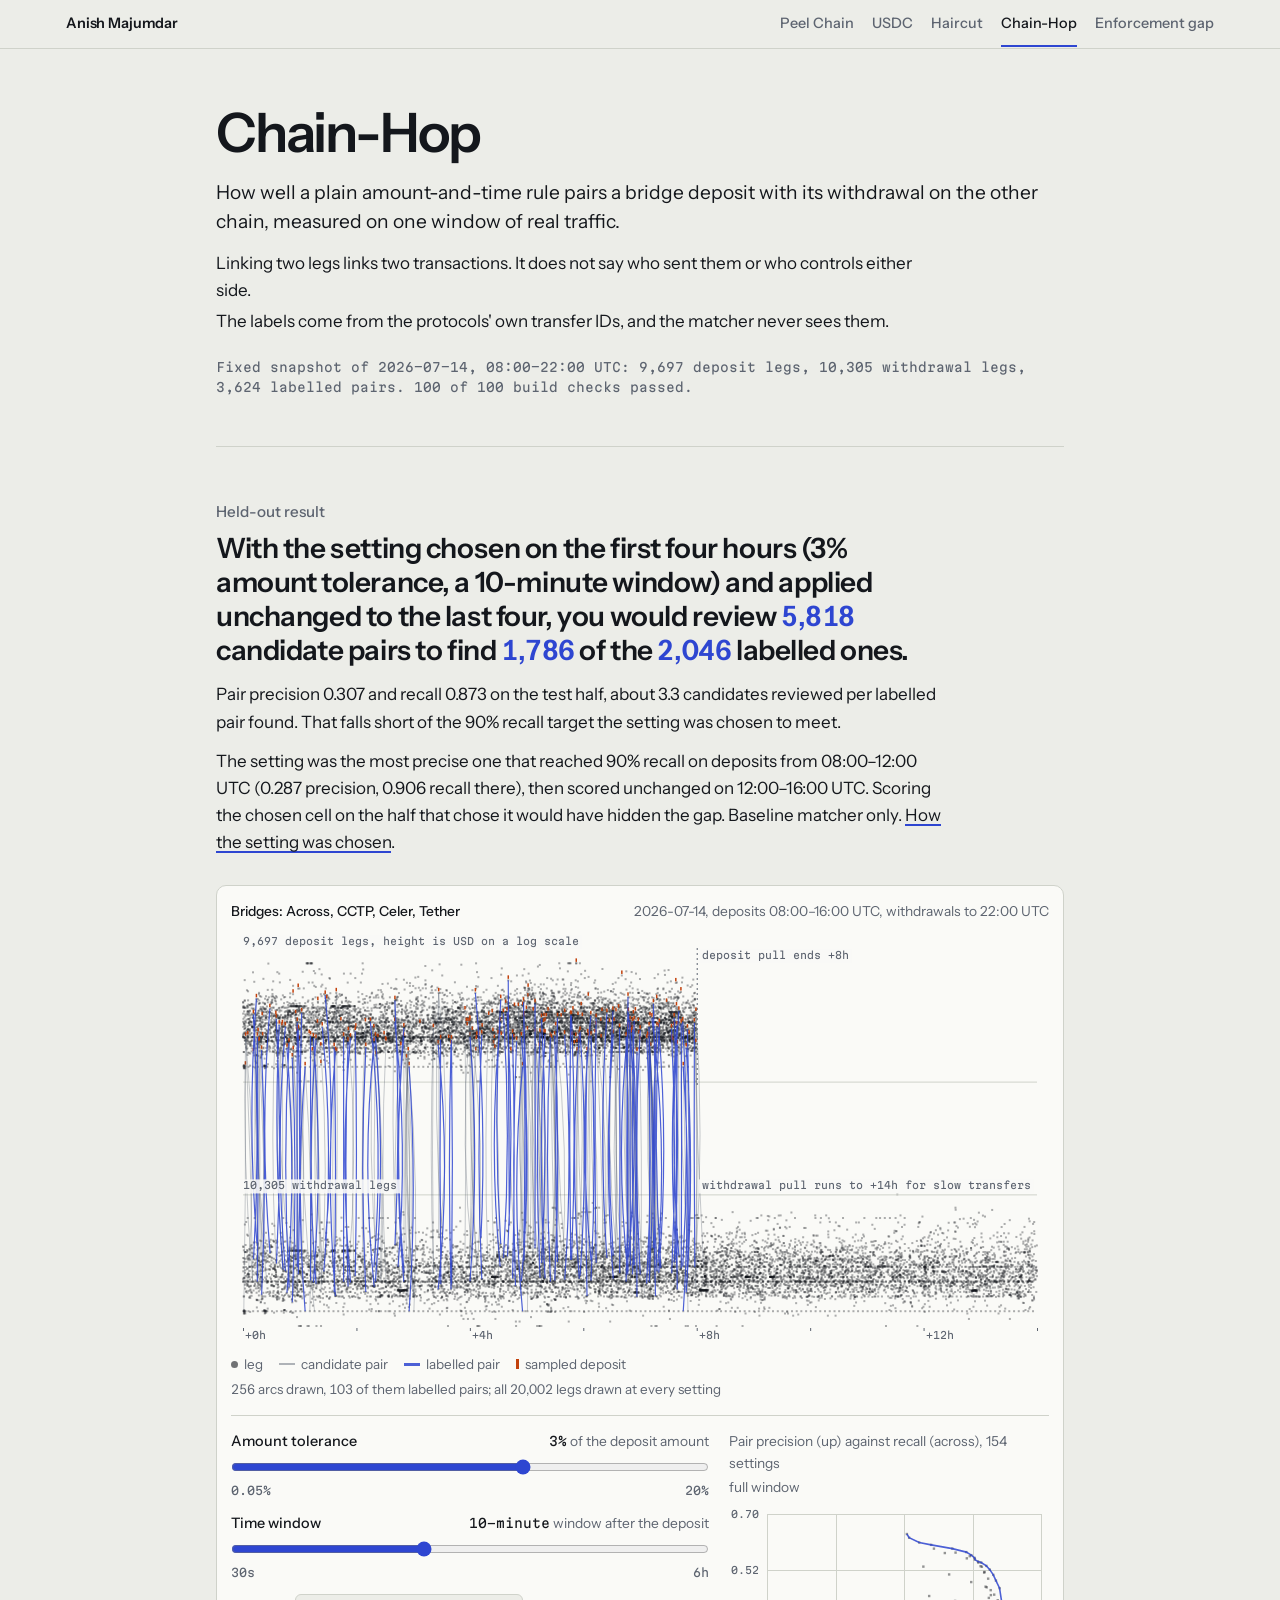
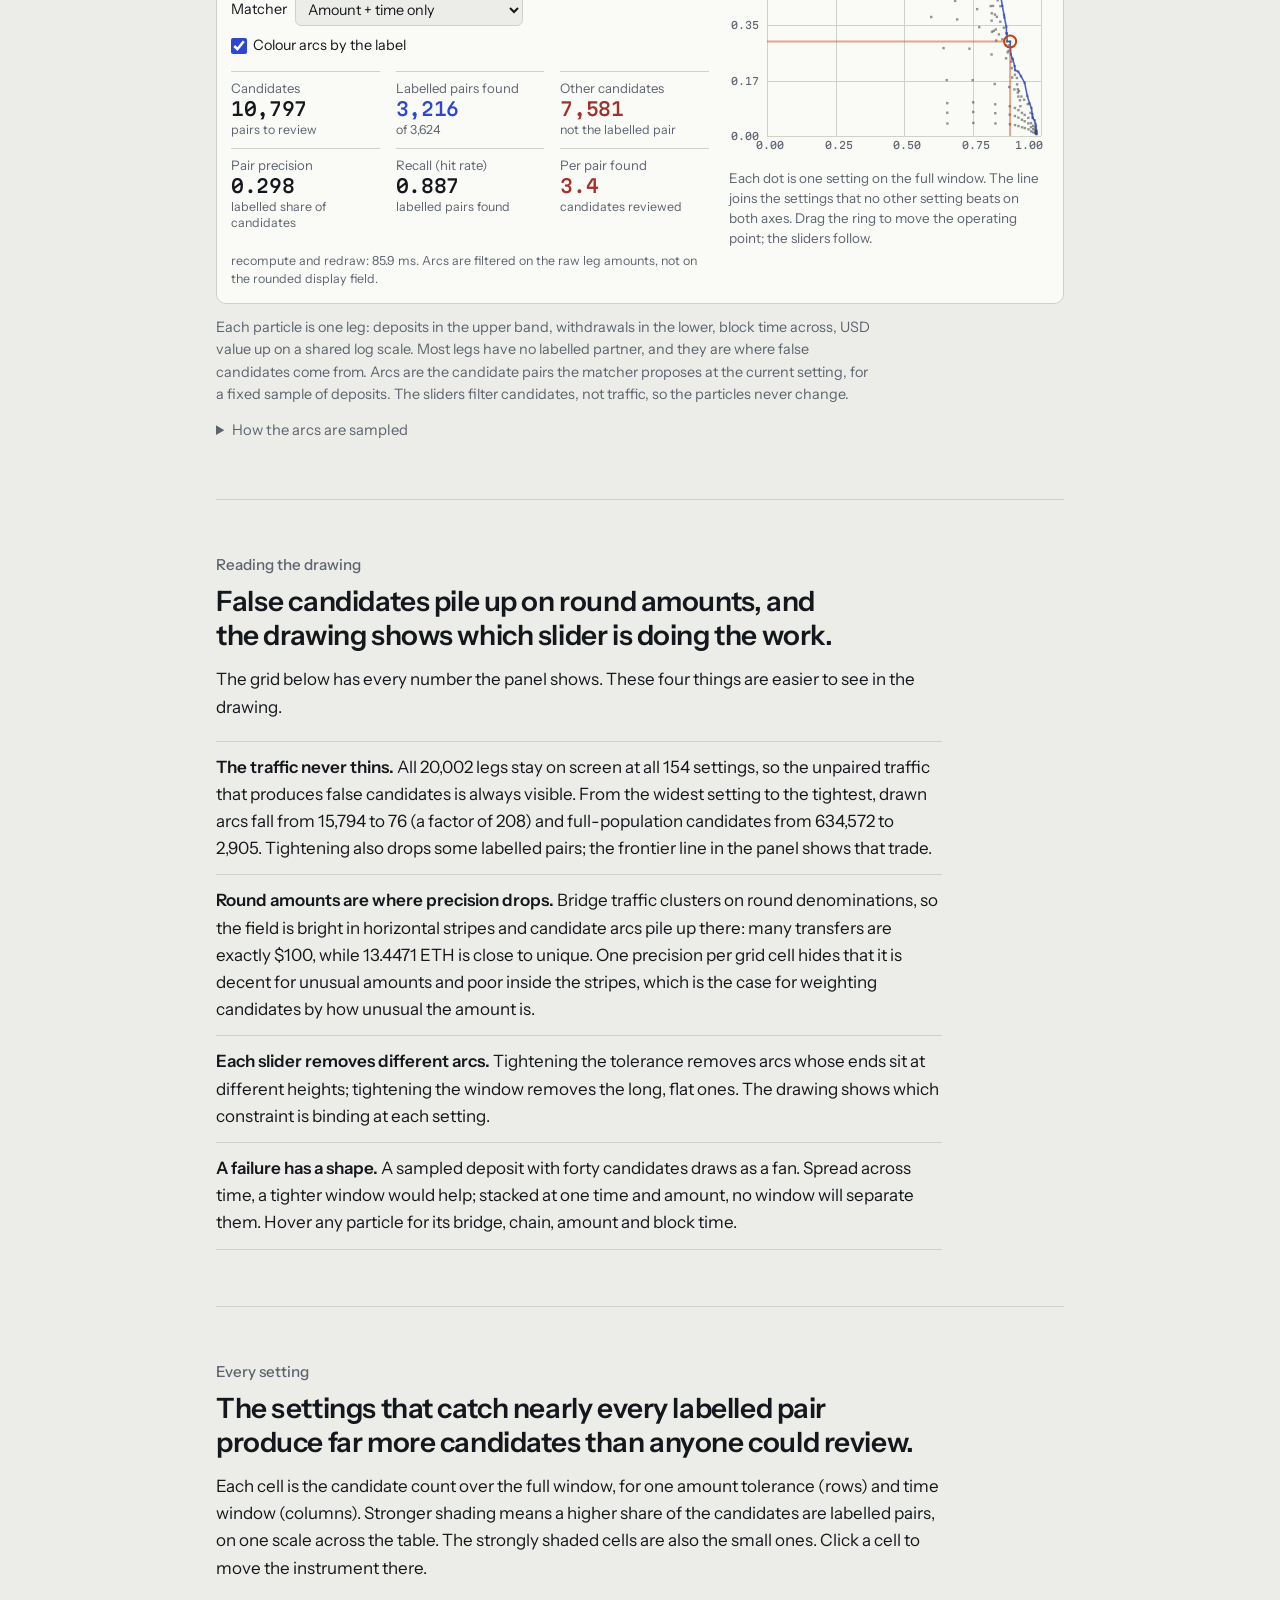
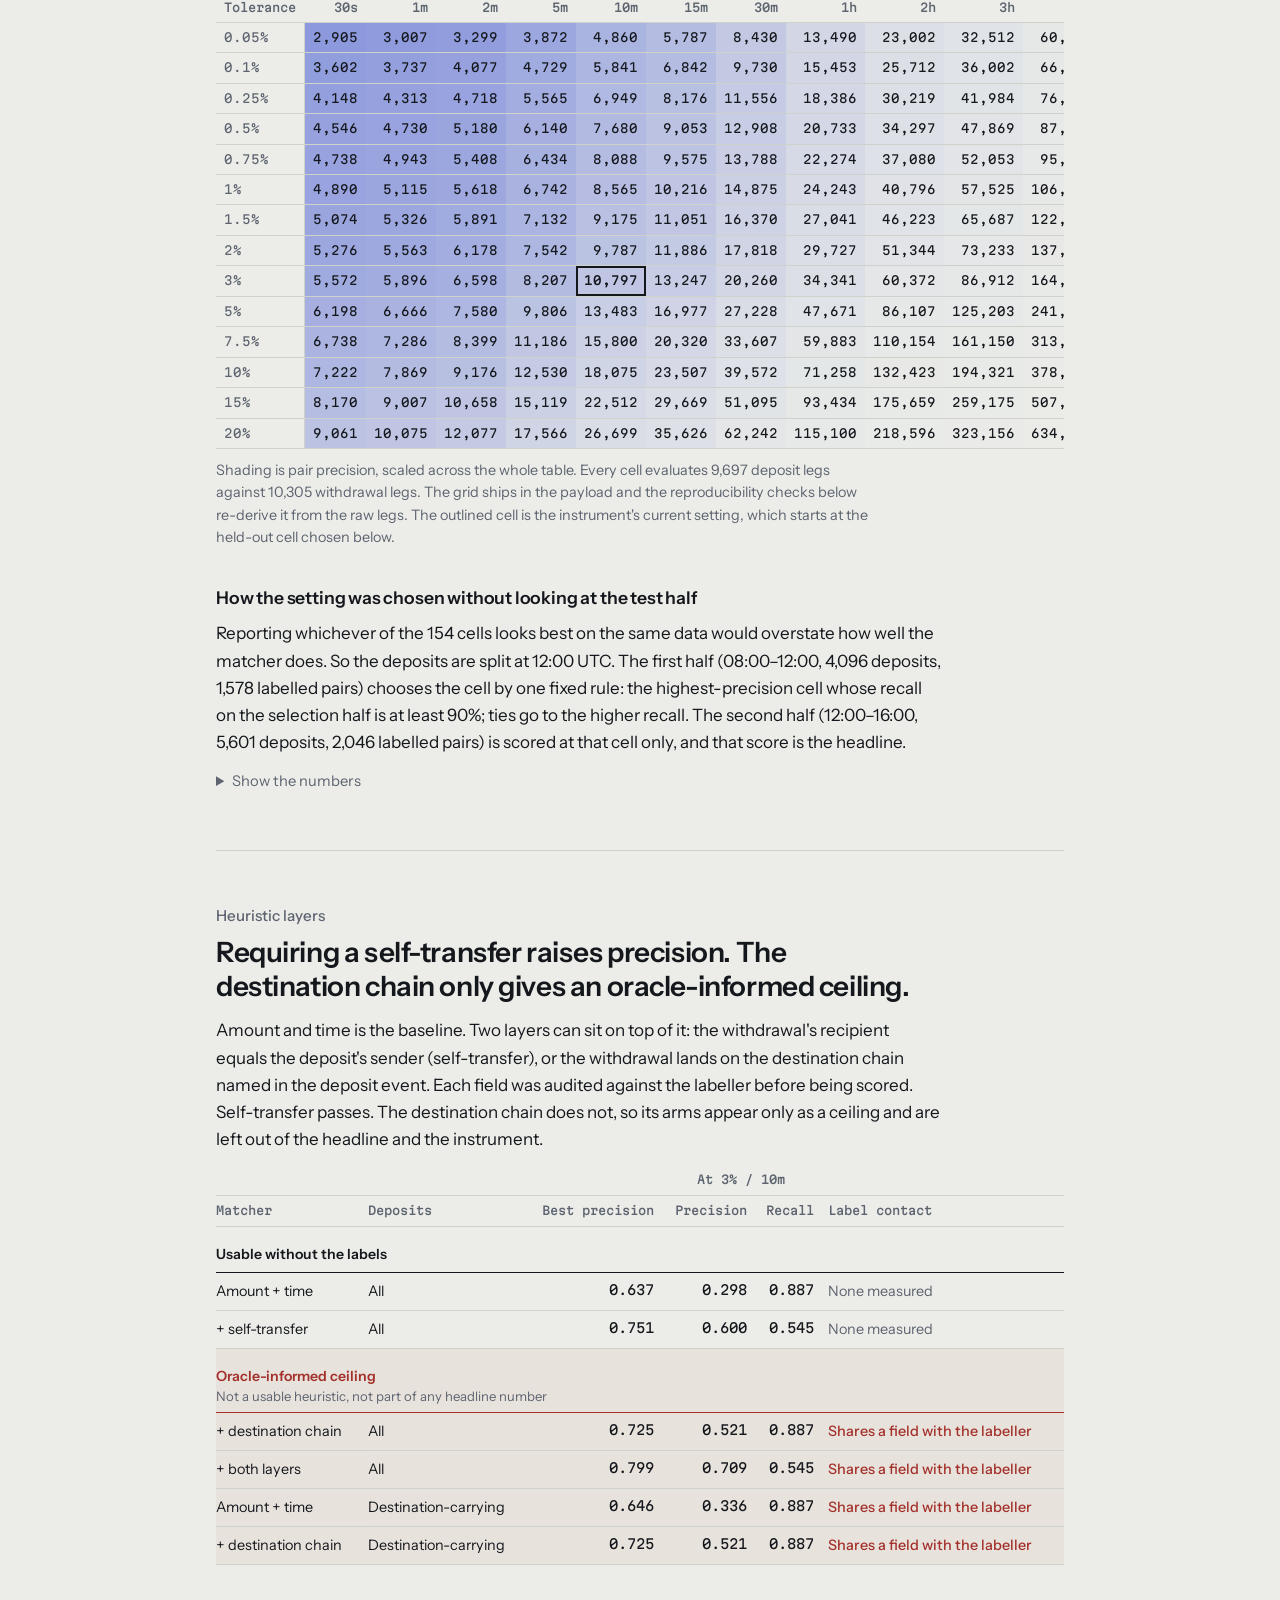
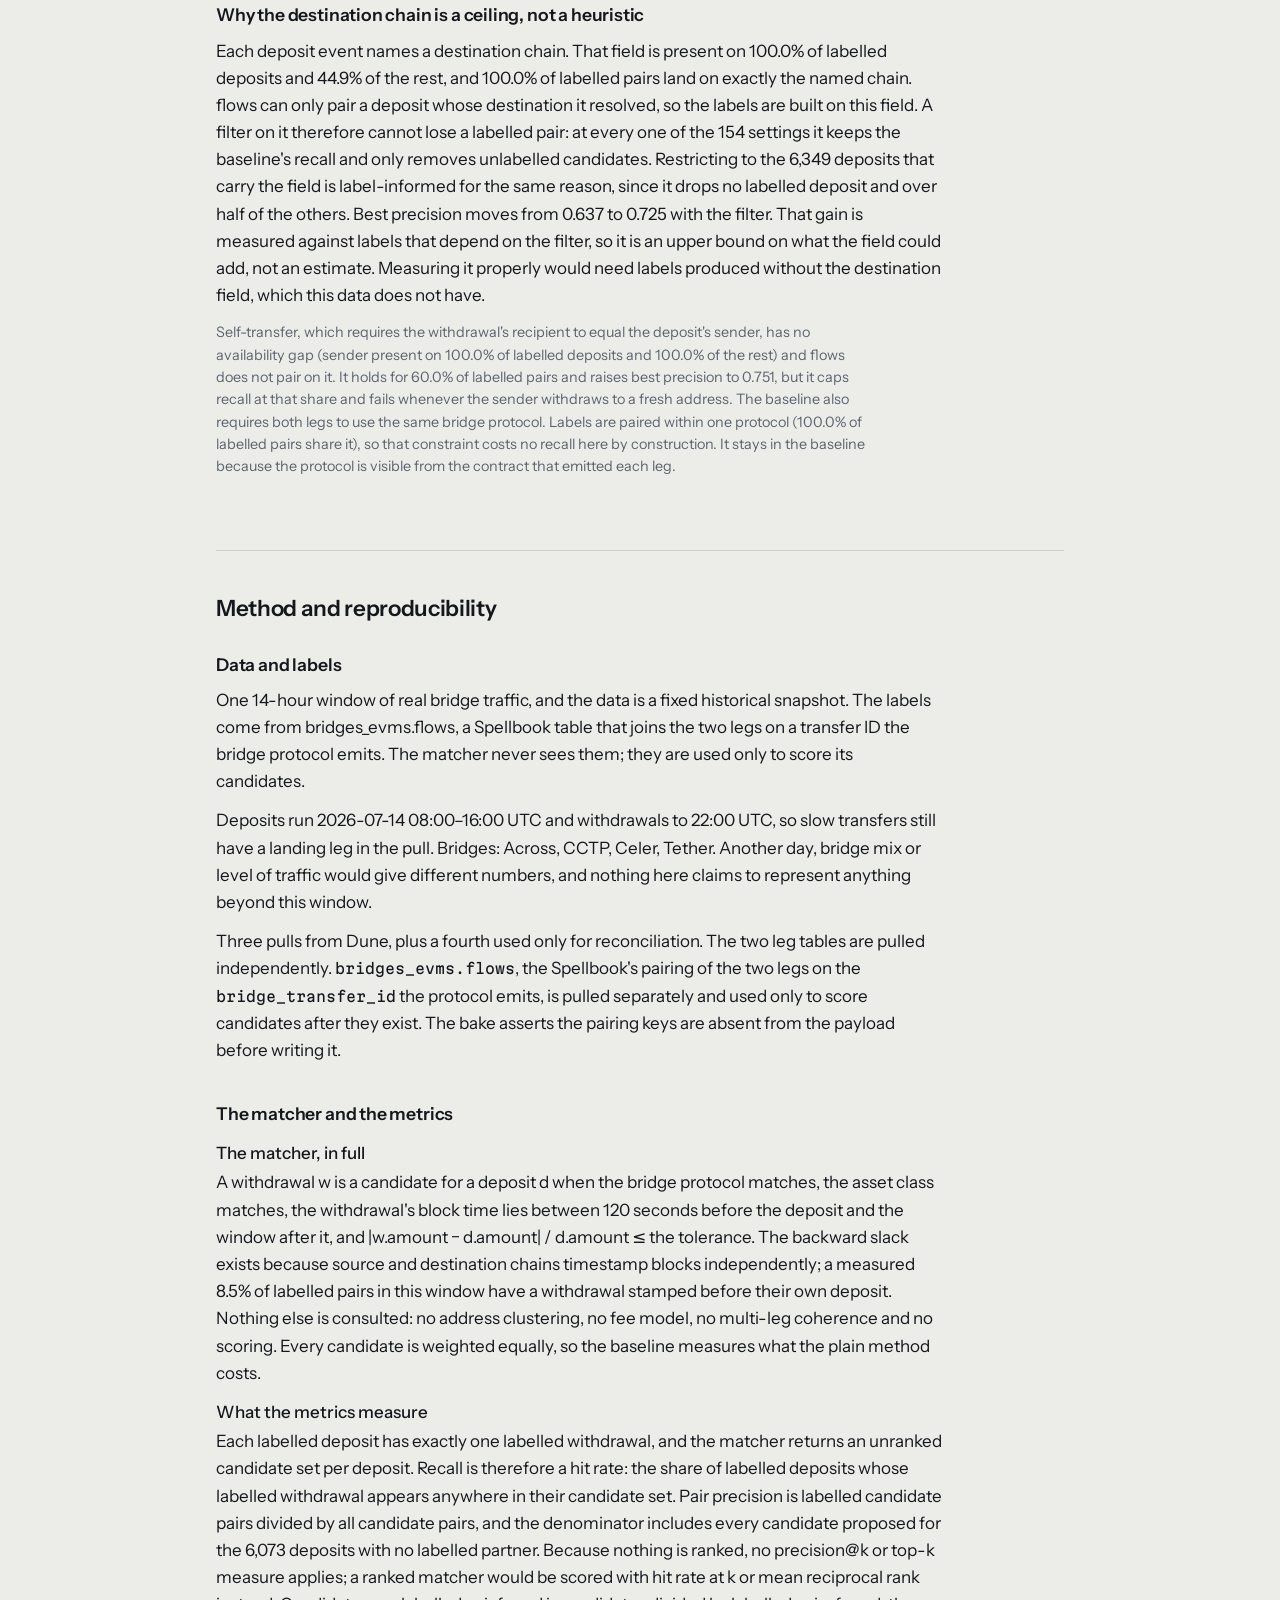
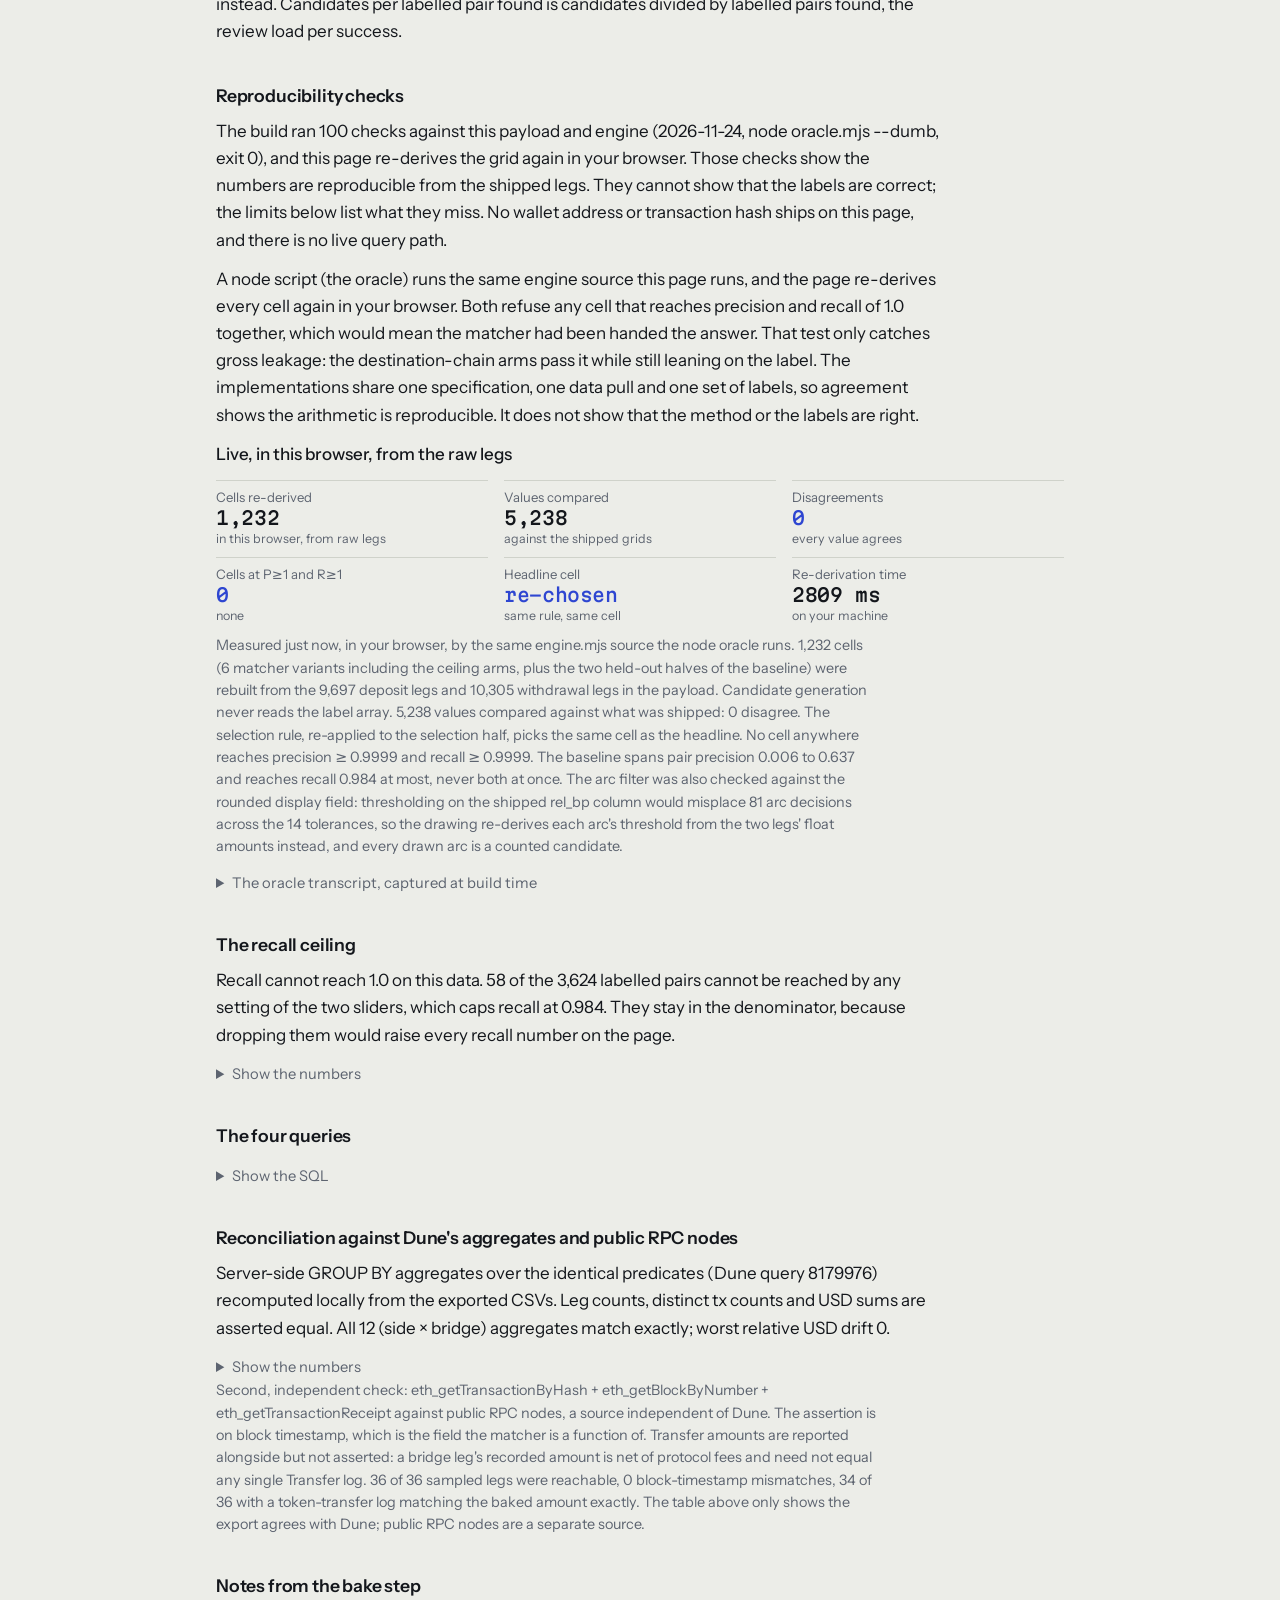
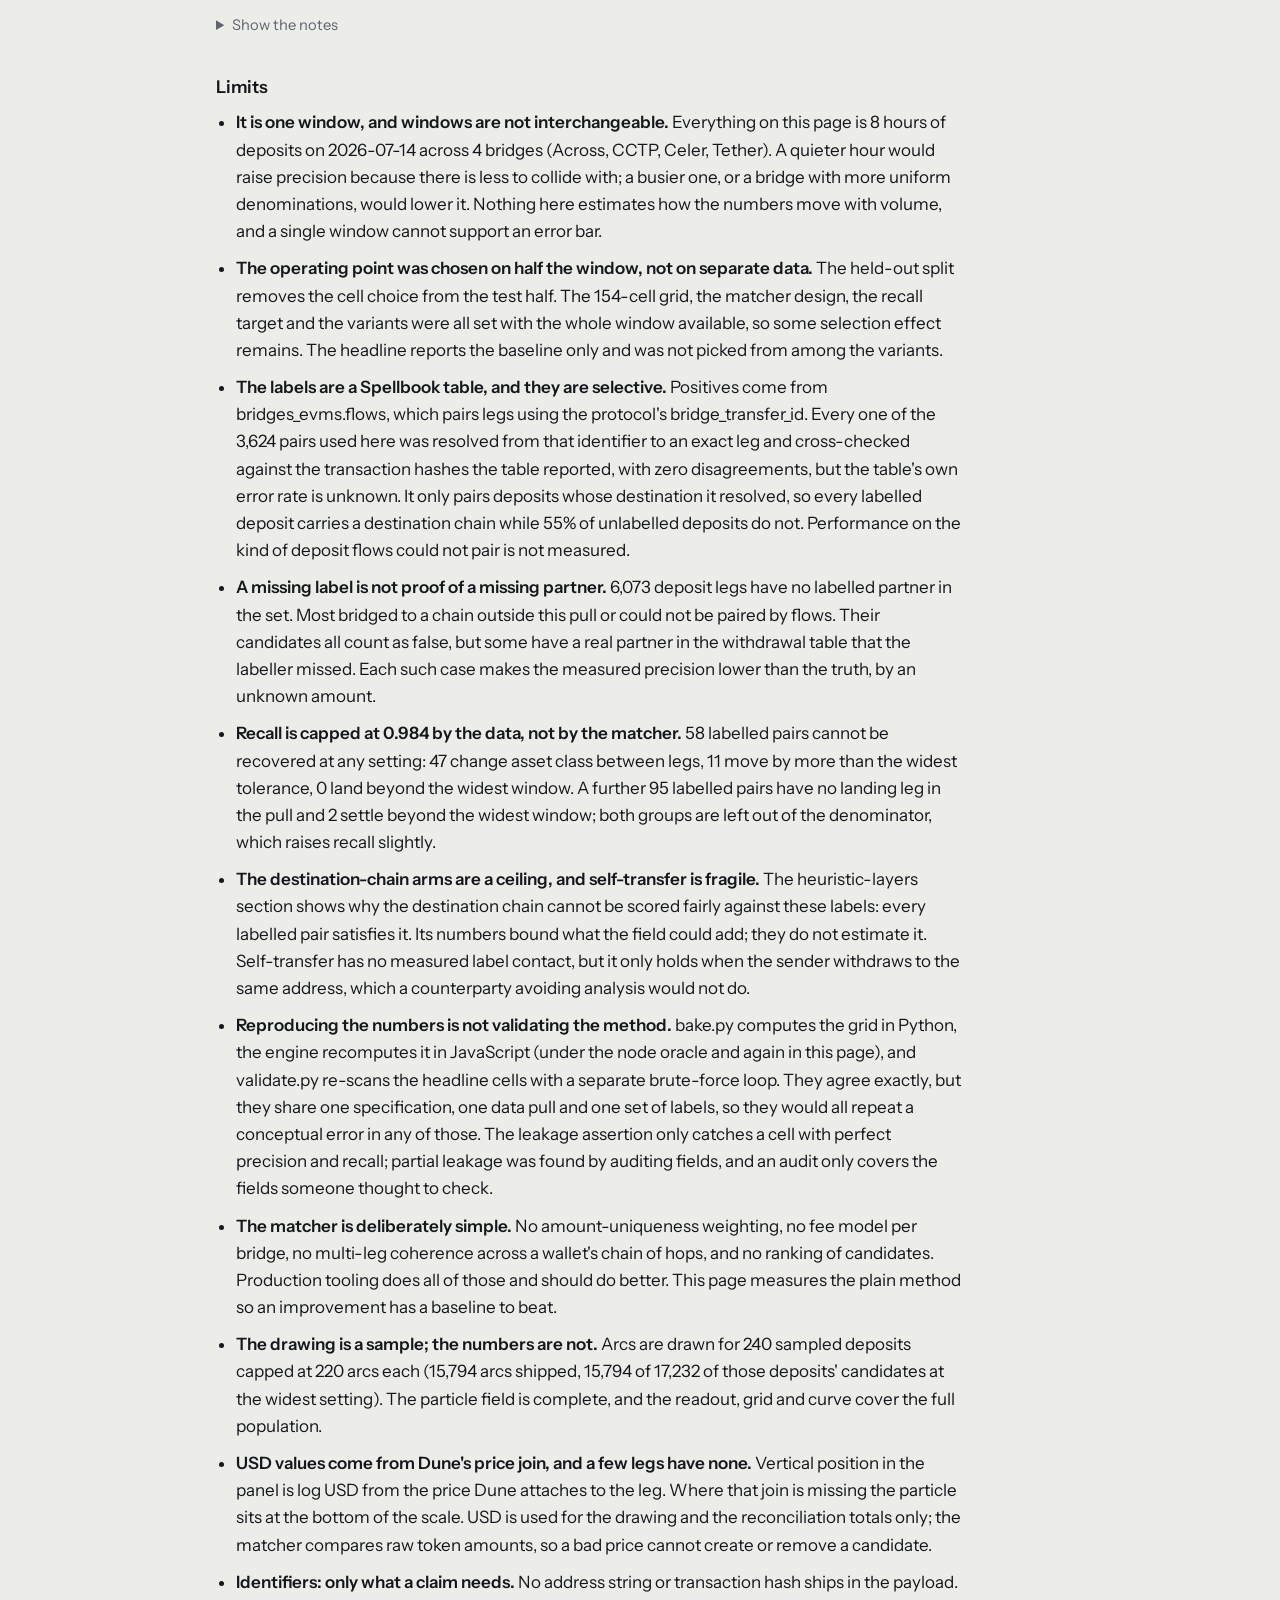
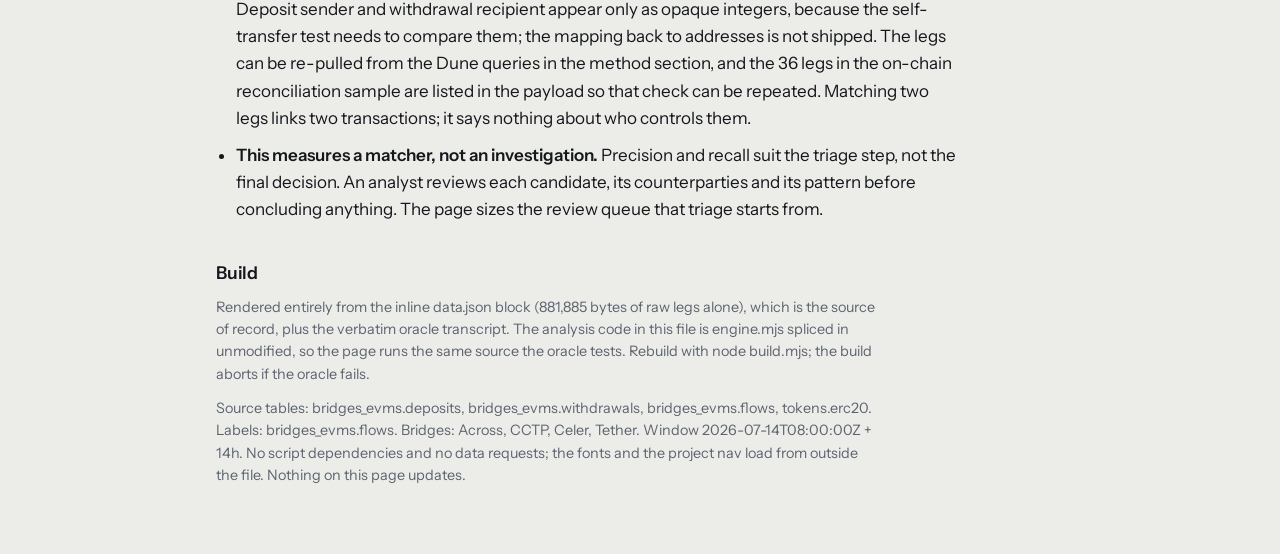
